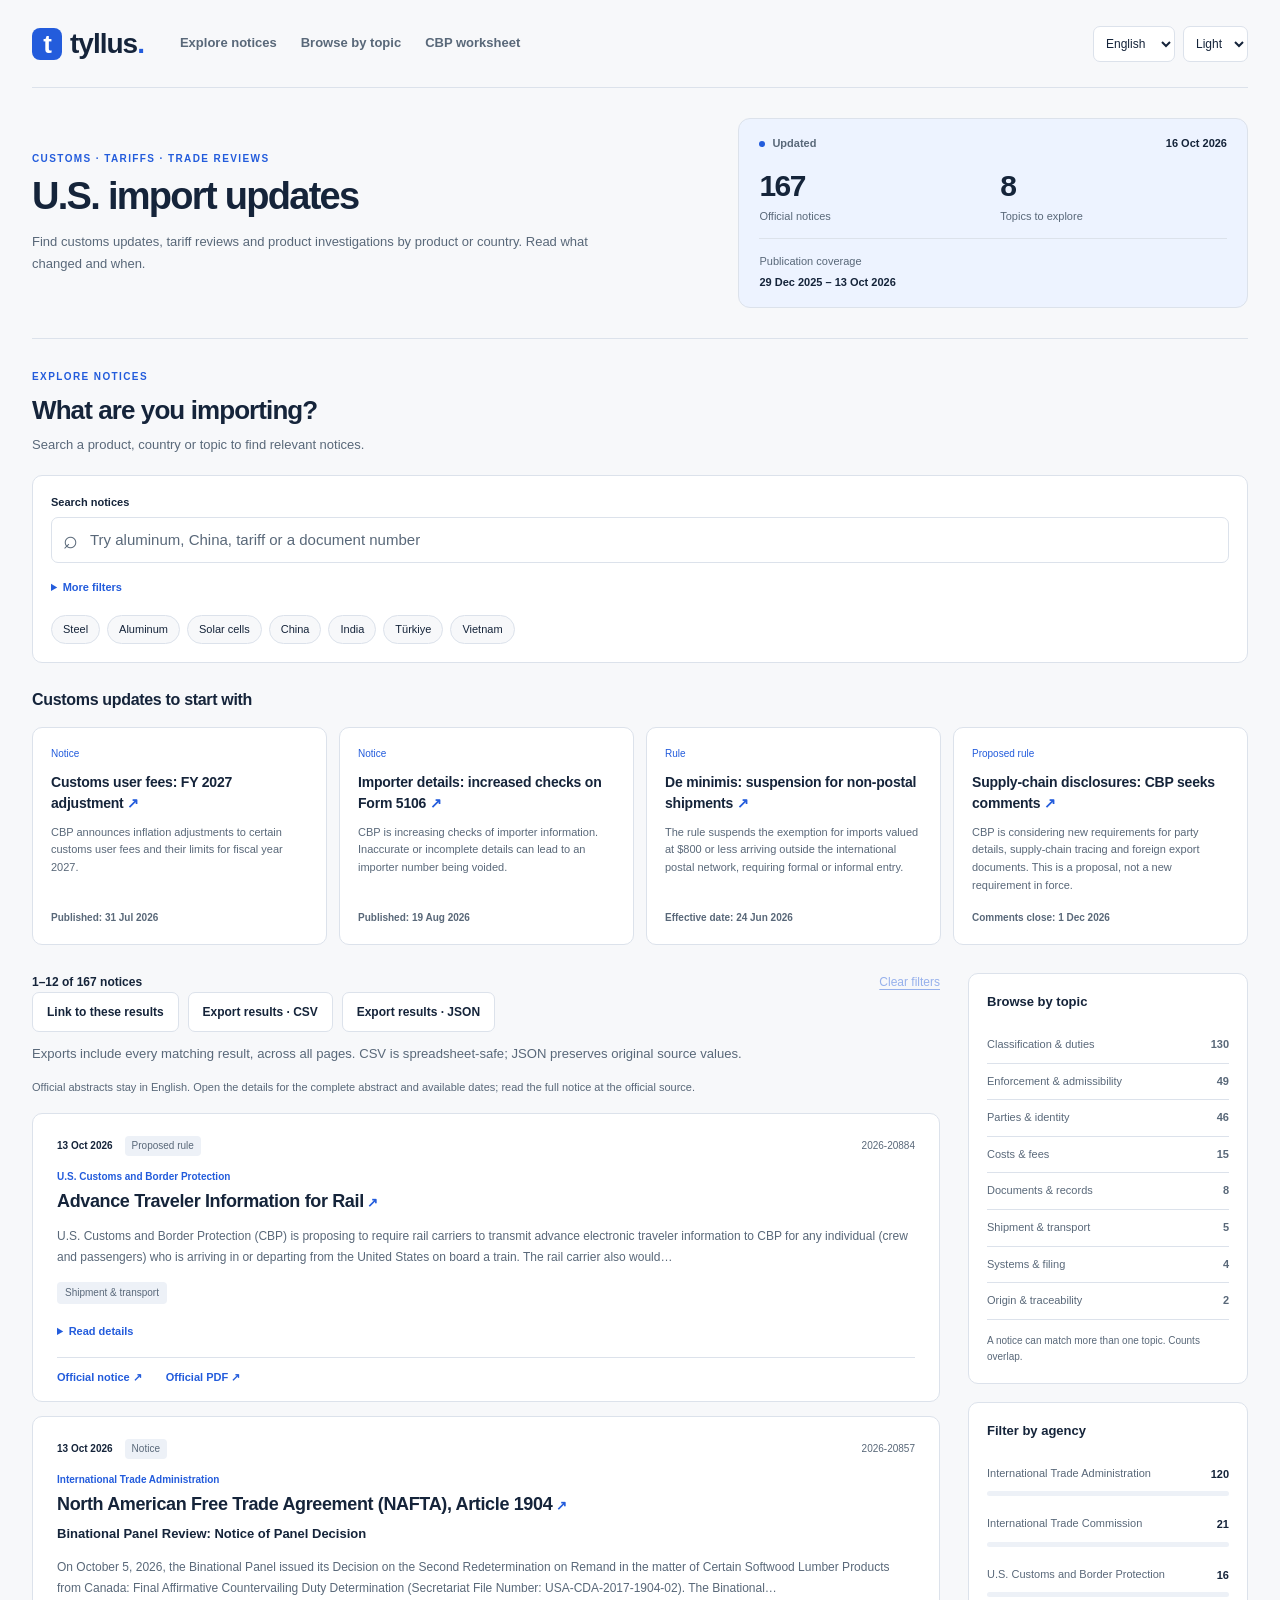
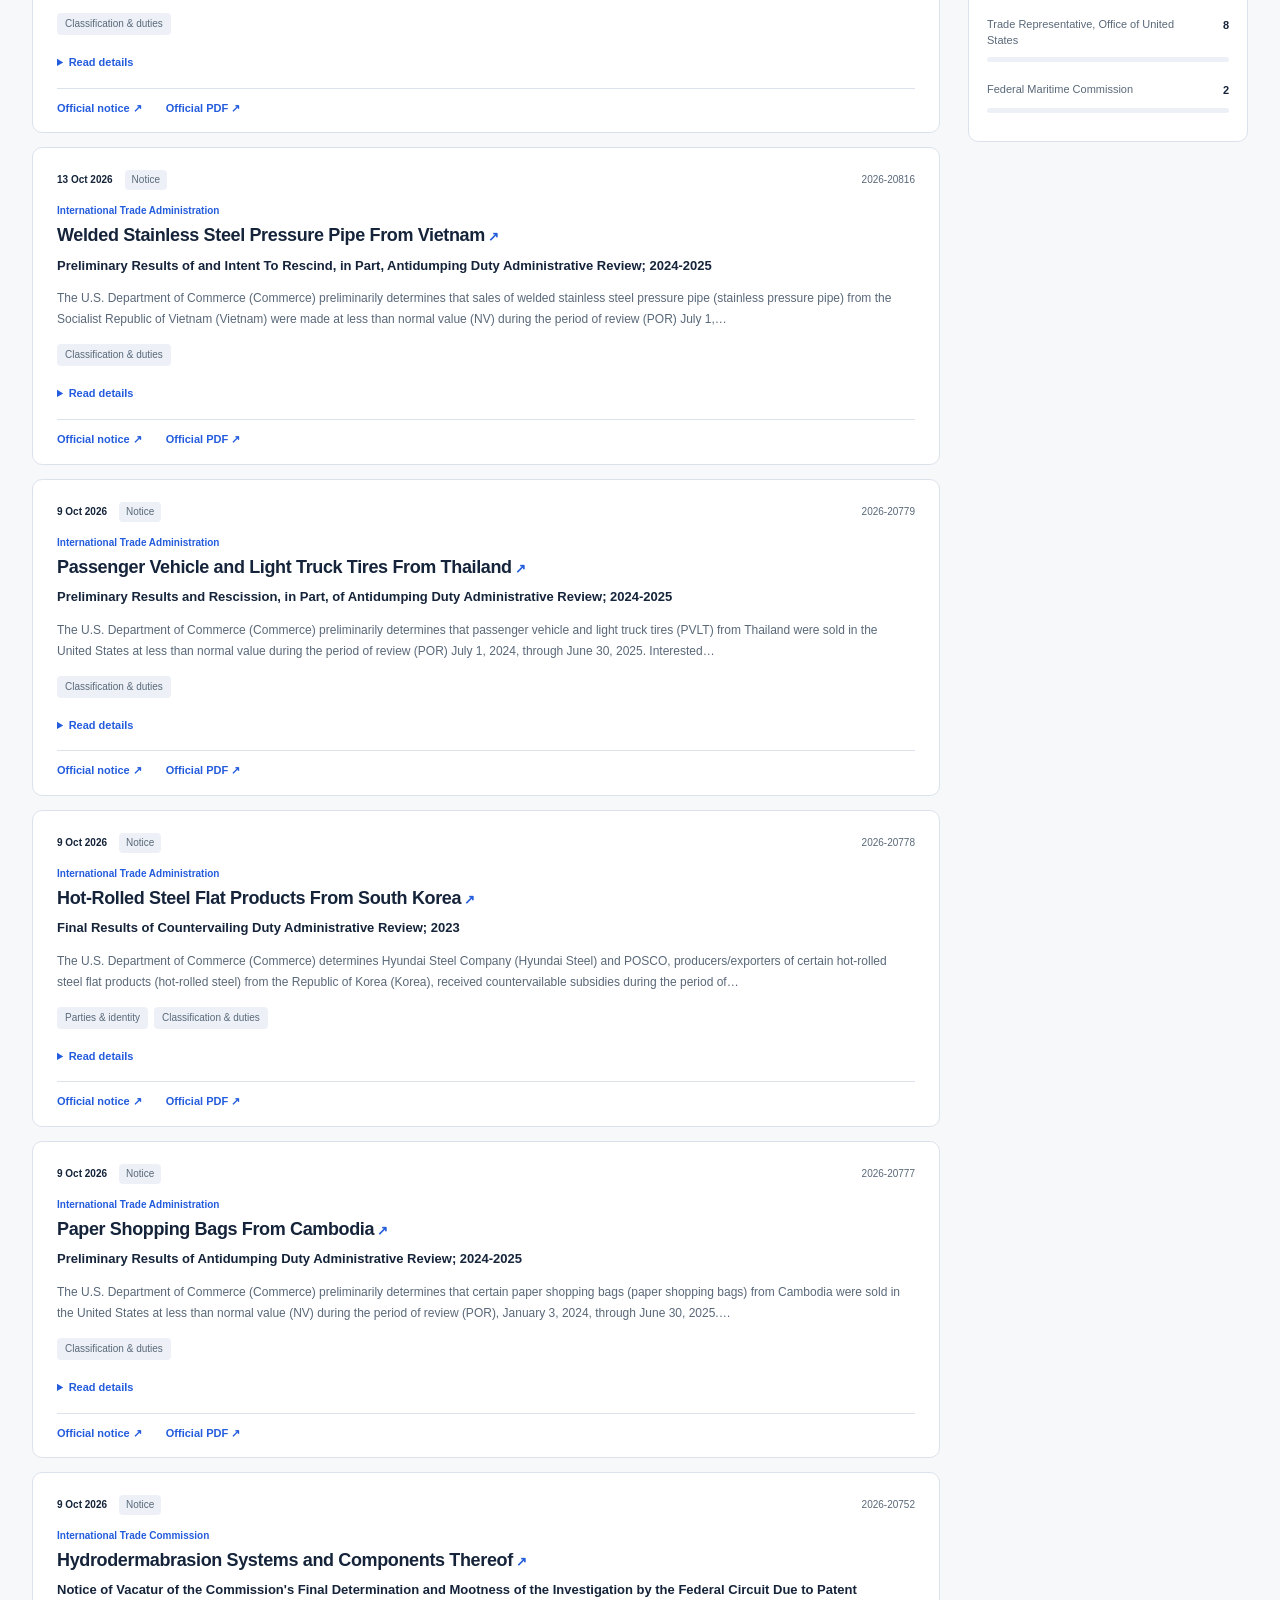
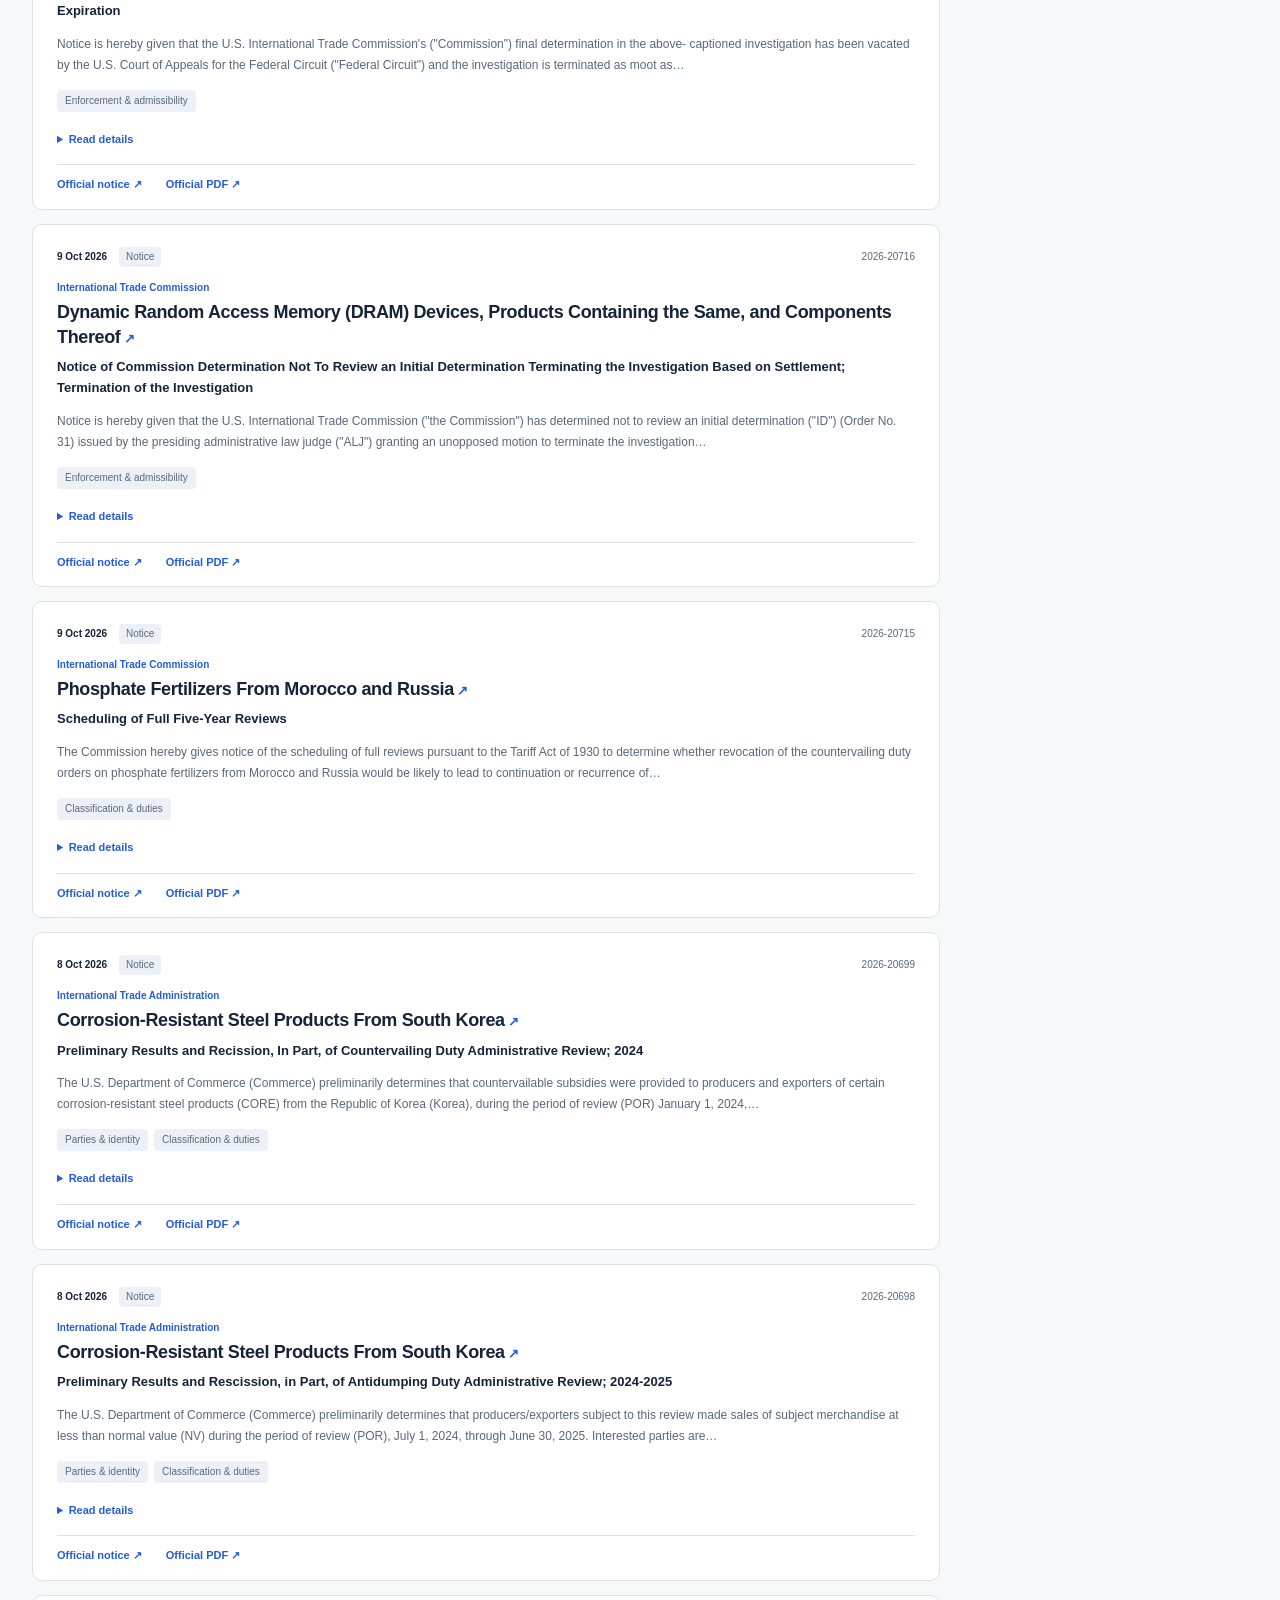
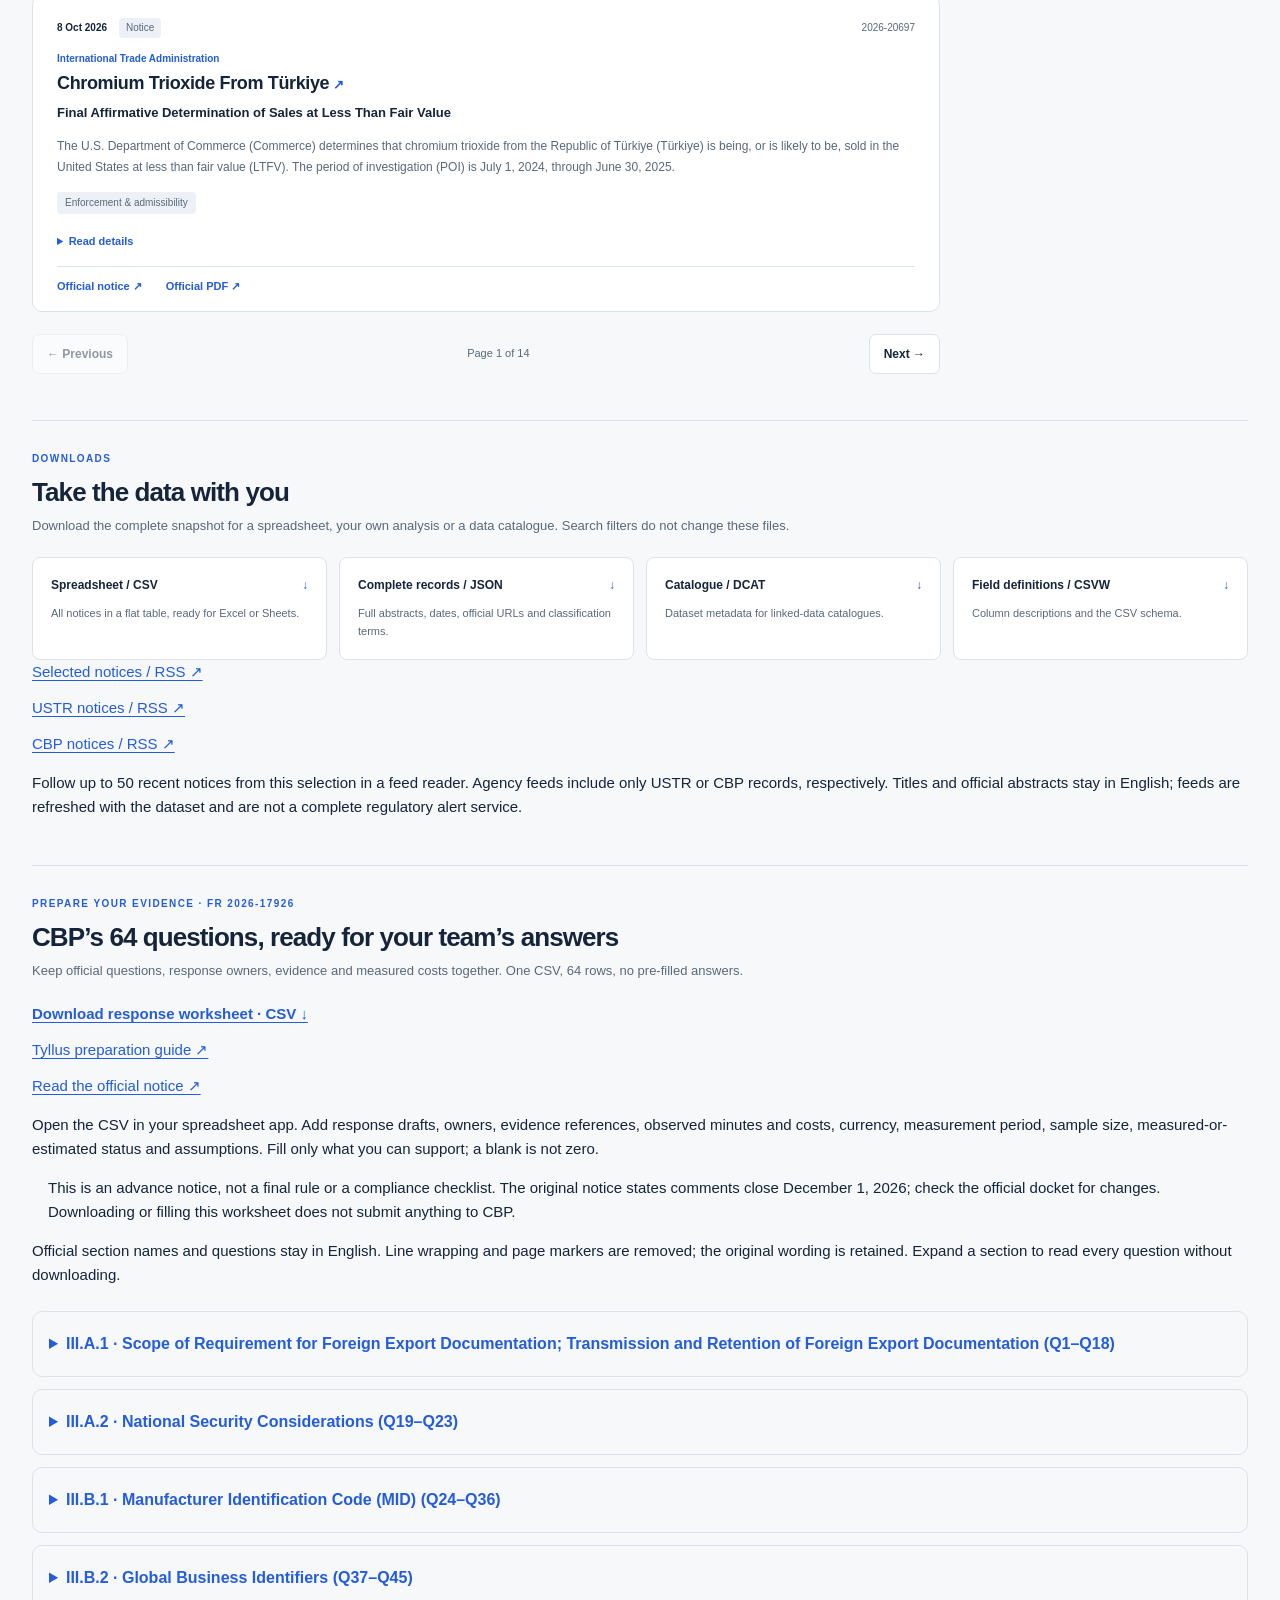
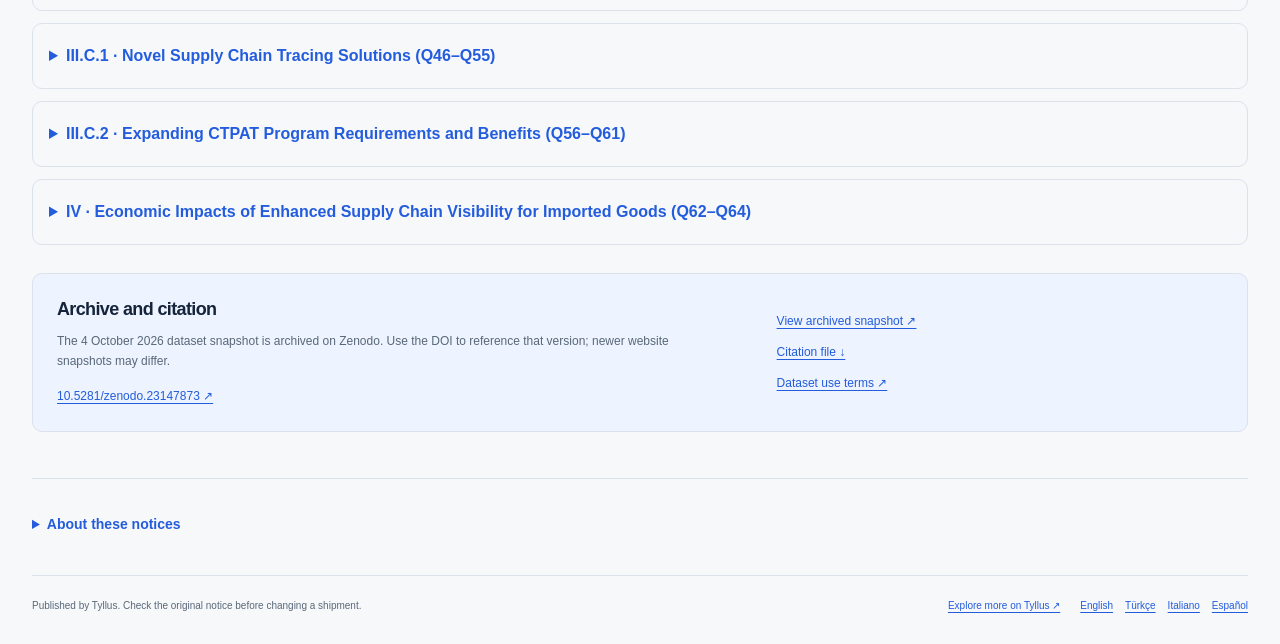
==== en/index.html @ c27a229c "Publish source-linked CBP consultation response worksheet" ====
<!doctype html>
<html lang="en">
  <head>
    <meta charset="utf-8" />
    <meta name="viewport" content="width=device-width, initial-scale=1" />
    <meta name="color-scheme" content="light dark" />
    <meta
      http-equiv="Content-Security-Policy"
      content="default-src 'self'; script-src 'self'; style-src 'self'; img-src 'self'; object-src 'none'; base-uri 'self'"
    />
    <title>U.S. Import Evidence Radar | Tyllus</title>
    <meta name="description" content="Explore source-linked U.S. import notices, official summaries, agencies and evidence topics. Search the public dataset and download the snapshot." />
    <link rel="canonical" href="https://finbie-side-projects.github.io/tyllus-import-evidence-data/en/" />
    <link
      rel="alternate"
      type="application/rss+xml"
      title="Selected notices / RSS"
      href="../feeds/notices.xml"
    />
    <link
      rel="alternate"
      type="application/rss+xml"
      title="USTR notices / RSS"
      href="../feeds/ustr.xml"
    />
    <link
      rel="alternate"
      type="application/rss+xml"
      title="CBP notices / RSS"
      href="../feeds/cbp.xml"
    />
    <link rel="alternate" hreflang="en" href="https://finbie-side-projects.github.io/tyllus-import-evidence-data/en/" />
<link rel="alternate" hreflang="tr" href="https://finbie-side-projects.github.io/tyllus-import-evidence-data/tr/" />
<link rel="alternate" hreflang="it" href="https://finbie-side-projects.github.io/tyllus-import-evidence-data/it/" />
<link rel="alternate" hreflang="es" href="https://finbie-side-projects.github.io/tyllus-import-evidence-data/es/" /> 
    <meta name="robots" content="index,follow" />
    <meta property="og:type" content="website" />
    <meta property="og:title" content="U.S. Import Evidence Radar | Tyllus" />
    <meta property="og:description" content="Explore source-linked U.S. import notices, official summaries, agencies and evidence topics. Search the public dataset and download the snapshot." />
    <meta property="og:url" content="https://finbie-side-projects.github.io/tyllus-import-evidence-data/en/" />
    <link
      rel="stylesheet"
      href="../assets/styles.css?v=3fdb101ae509"
    />
    <script src="../assets/theme.js?v=d2b4598b7397"></script>
    <script type="application/ld+json">
      {"@context": "https://schema.org", "@type": "Dataset", "name": "Tyllus U.S. Import Evidence Change Radar", "description": "Explore source-linked U.S. import notices, official summaries, agencies and evidence topics. Search the public dataset and download the snapshot.", "url": "https://finbie-side-projects.github.io/tyllus-import-evidence-data/en/", "inLanguage": "en", "dateModified": "2026-10-16", "temporalCoverage": "2025-12-29/2026-10-13", "isBasedOn": "https://www.tyllus.com/en/resources/us-import-evidence-change-radar", "creator": {"@type": "Organization", "name": "Tyllus", "url": "https://www.tyllus.com/"}, "license": "https://www.tyllus.com/en/terms-of-use", "distribution": [{"@type": "DataDownload", "encodingFormat": "application/json", "contentUrl": "https://finbie-side-projects.github.io/tyllus-import-evidence-data/data/us-import-evidence-change-radar.json"}, {"@type": "DataDownload", "encodingFormat": "text/csv", "contentUrl": "https://finbie-side-projects.github.io/tyllus-import-evidence-data/data/us-import-evidence-change-radar.csv"}, {"@type": "DataDownload", "encodingFormat": "application/ld+json", "contentUrl": "https://finbie-side-projects.github.io/tyllus-import-evidence-data/data/us-import-evidence-change-radar.dcat.json"}]}
    </script>
    <script id="interface-strings" type="application/json">
      {"pageTitle": "U.S. Import Evidence Radar | Tyllus", "description": "Explore source-linked U.S. import notices, official summaries, agencies and evidence topics. Search the public dataset and download the snapshot.", "skip": "Skip to notices", "explore": "Explore notices", "methodology": "About these notices", "downloads": "Downloads", "language": "Language", "theme": "Appearance", "light": "Light", "dark": "Dark", "eyebrow": "CUSTOMS · TARIFFS · TRADE REVIEWS", "heading": "U.S. import updates", "intro": "Find customs updates, tariff reviews and product investigations by product or country. Read what changed and when.", "snapshot": "Updated", "coverage": "Publication coverage", "notices": "Official notices", "agencies": "Issuing agencies", "topics": "Topics to explore", "explorerTitle": "What are you importing?", "explorerIntro": "Search a product, country or topic to find relevant notices.", "sourceLanguage": "Official abstracts stay in English. Open the details for the complete abstract and available dates; read the full notice at the official source.", "search": "Search notices", "searchPlaceholder": "Try aluminum, China, tariff or a document number", "agency": "Agency", "allAgencies": "All agencies", "topic": "Evidence topic", "allTopics": "All topics", "type": "Notice type", "allTypes": "All types", "sort": "Sort by", "newest": "Newest first", "oldest": "Oldest first", "reset": "Clear filters", "results": "{start}–{end} of {count} notices", "page": "Page {current} of {total}", "previous": "Previous", "next": "Next", "emptyTitle": "No notices match these filters.", "emptyText": "Try another keyword or clear the filters to see the full snapshot.", "details": "Read details", "officialNotice": "Official notice", "officialPdf": "Official PDF", "fullAbstract": "Original summary", "noAbstract": "No abstract was supplied in this record. Read the official notice for the full text.", "published": "Published", "effective": "Effective date", "comments": "Comments close", "dockets": "Docket IDs", "action": "Action", "matchedTerms": "Classification match terms", "agencyTitle": "Filter by agency", "topicTitle": "Browse by topic", "topicNote": "A notice can match more than one topic. Counts overlap.", "methodTitle": "Where the data comes from", "methodIntro": "The snapshot preserves the original notices and adds a searchable evidence-topic classification. Here is what each part means.", "methodSourceTitle": "01 / Official sources", "methodSourceText": "Notices come from the Federal Register API for CBP, FMC, ITA, USITC and USTR. Every record links to the official publication and its PDF when available.", "methodMappingTitle": "02 / Topic matching", "methodMappingText": "Tyllus applies a deterministic keyword taxonomy. Expand a notice to see the exact terms that matched each topic. A topic match is a way to find records; it does not determine whether a notice applies to your shipment.", "methodDatesTitle": "03 / Dates and coverage", "methodDatesText": "Publication dates show when notices appeared in the Federal Register. Effective dates and comment deadlines appear only when the source supplies them. This is a dated snapshot; updates are run on demand.", "methodLimitTitle": "04 / Scope and interpretation", "methodLimitText": "This dataset is not a complete inventory of U.S. import requirements. Notices, final rules and proposed rules have different legal effects. Review the official source, its scope and dates before making an operational decision.", "downloadTitle": "Take the data with you", "downloadIntro": "Download the complete snapshot for a spreadsheet, your own analysis or a data catalogue. Search filters do not change these files.", "csvTitle": "Spreadsheet / CSV", "csvText": "All notices in a flat table, ready for Excel or Sheets.", "jsonTitle": "Complete records / JSON", "jsonText": "Full abstracts, dates, official URLs and classification terms.", "dcatTitle": "Catalogue / DCAT", "dcatText": "Dataset metadata for linked-data catalogues.", "csvwTitle": "Field definitions / CSVW", "csvwText": "Column descriptions and the CSV schema.", "manifest": "Verify file checksums", "history": "View version history", "citationTitle": "Archive and citation", "citationText": "The 4 October 2026 dataset snapshot is archived on Zenodo. Use the DOI to reference that version; newer website snapshots may differ.", "archive": "View archived snapshot", "cite": "Citation file", "terms": "Dataset use terms", "tyllusRadar": "Explore more on Tyllus", "footer": "Published by Tyllus. Check the original notice before changing a shipment.", "notice": "Notice", "rule": "Rule", "proposedRule": "Proposed rule", "notSupplied": "Not supplied", "downloadCsv": "Download CSV", "topicLabels": {"documents-records": "Documents & records", "party-identity": "Parties & identity", "origin-traceability": "Origin & traceability", "classification-duties": "Classification & duties", "shipment-transport": "Shipment & transport", "systems-filing": "Systems & filing", "cost-impact": "Costs & fees", "enforcement-admissibility": "Enforcement & admissibility"}, "months": ["Jan", "Feb", "Mar", "Apr", "May", "Jun", "Jul", "Aug", "Sep", "Oct", "Nov", "Dec"], "languageLabels": {"en": "English", "tr": "Türkçe", "it": "Italiano", "es": "Español"}, "featuredTitle": "Customs updates to start with", "featuredIntro": "Fees, importer details and shipment disclosures — open an update to read what it says.", "quickSearch": "Browse common searches", "originalTitle": "Full notice title", "featured": {"2026-15530": {"title": "Customs user fees: FY 2027 adjustment", "summary": "CBP announces inflation adjustments to certain customs user fees and their limits for fiscal year 2027."}, "2026-16911": {"title": "Importer details: increased checks on Form 5106", "summary": "CBP is increasing checks of importer information. Inaccurate or incomplete details can lead to an importer number being voided."}, "2026-12670": {"title": "De minimis: suspension for non-postal shipments", "summary": "The rule suspends the exemption for imports valued at $800 or less arriving outside the international postal network, requiring formal or informal entry."}, "2026-17926": {"title": "Supply-chain disclosures: CBP seeks comments", "summary": "CBP is considering new requirements for party details, supply-chain tracing and foreign export documents. This is a proposal, not a new requirement in force."}}, "quickLabels": ["Steel", "Aluminum", "Solar cells", "China", "India", "Türkiye", "Vietnam"], "moreFilters": "More filters", "paginationLabel": "Notice pages", "rssTitle": "Selected notices / RSS", "ustrRssTitle": "USTR notices / RSS", "cbpRssTitle": "CBP notices / RSS", "rssText": "Follow up to 50 recent notices from this selection in a feed reader. Agency feeds include only USTR or CBP records, respectively. Titles and official abstracts stay in English; feeds are refreshed with the dataset and are not a complete regulatory alert service.", "selectionActions": "Use these results", "shareSelection": "Link to these results", "selectionCsv": "Export results · CSV", "selectionJson": "Export results · JSON", "selectionHint": "Exports include every matching result, across all pages. CSV is spreadsheet-safe; JSON preserves original source values.", "worksheetNav": "CBP worksheet", "worksheetEyebrow": "Prepare your evidence · FR 2026-17926", "worksheetTitle": "CBP’s 64 questions, ready for your team’s answers", "worksheetIntro": "Keep official questions, response owners, evidence and measured costs together. One CSV, 64 rows, no pre-filled answers.", "worksheetDownload": "Download response worksheet · CSV", "worksheetContext": "Tyllus preparation guide", "worksheetOfficial": "Read the official notice", "worksheetInstructions": "Open the CSV in your spreadsheet app. Add response drafts, owners, evidence references, observed minutes and costs, currency, measurement period, sample size, measured-or-estimated status and assumptions. Fill only what you can support; a blank is not zero.", "worksheetBoundary": "This is an advance notice, not a final rule or a compliance checklist. The original notice states comments close December 1, 2026; check the official docket for changes. Downloading or filling this worksheet does not submit anything to CBP.", "worksheetLanguage": "Official section names and questions stay in English. Line wrapping and page markers are removed; the original wording is retained. Expand a section to read every question without downloading.", "worksheetSourcePage": "Official PDF · page"}
    </script>
    <script id="notice-data" type="application/json">
      {"schemaVersion":1,"taxonomyVersion":1,"generatedAt":"2026-10-16T18:00:00.000Z","deliveryMode":"live","source":{"name":"Federal Register API","url":"https://www.federalregister.gov/api/v1/documents.json","agencySlugs":["u-s-customs-and-border-protection","federal-maritime-commission","international-trade-administration","international-trade-commission","trade-representative-office-of-united-states"]},"methodology":{"classification":"deterministic-keyword-match","legalBoundary":"Evidence-domain matches are discovery aids, not legal advice, compliance decisions, risk scores, or statements that a proposal is in force.","officialLanguage":"en"},"notices":[{"id":"2026-20884","title":"Advance Traveler Information for Rail","abstract":"U.S. Customs and Border Protection (CBP) is proposing to require rail carriers to transmit advance electronic traveler information to CBP for any individual (crew and passengers) who is arriving in or departing from the United States on board a train. The rail carrier also would be required to transmit an advance notice of arrival or departure, as applicable, for the train. This rule would enhance security while facilitating legitimate international travel on board trains.","sourceType":"Proposed Rule","action":"Notice of proposed rulemaking.","agency":"U.S. Customs and Border Protection","agencySlug":"u-s-customs-and-border-protection","publicationDate":"2026-10-13","commentsCloseOn":"2026-12-14","effectiveOn":null,"docketIds":["Docket No. USCBP-2026-0992"],"officialUrl":"https://www.federalregister.gov/documents/2026/10/13/2026-20884/advance-traveler-information-for-rail","pdfUrl":"https://www.govinfo.gov/content/pkg/FR-2026-10-13/pdf/2026-20884.pdf","officialLanguage":"en","evidenceDomains":[{"id":"shipment-transport","matchedTerms":["carrier"]}],"radarUrl":"https://www.tyllus.com/en/resources/us-import-evidence-change-radar/2026-20884"},{"id":"2026-20857","title":"North American Free Trade Agreement (NAFTA), Article 1904; Binational Panel Review: Notice of Panel Decision","abstract":"On October 5, 2026, the Binational Panel issued its Decision on the Second Redetermination on Remand in the matter of Certain Softwood Lumber Products from Canada: Final Affirmative Countervailing Duty Determination (Secretariat File Number: USA-CDA-2017-1904-02). The Binational Panel affirmed the U.S. Department of Commerce's Second Redetermination on Remand.","sourceType":"Notice","action":"Notice of panel decision.","agency":"International Trade Administration","agencySlug":"international-trade-administration","publicationDate":"2026-10-13","commentsCloseOn":null,"effectiveOn":null,"docketIds":[],"officialUrl":"https://www.federalregister.gov/documents/2026/10/13/2026-20857/north-american-free-trade-agreement-nafta-article-1904-binational-panel-review-notice-of-panel","pdfUrl":"https://www.govinfo.gov/content/pkg/FR-2026-10-13/pdf/2026-20857.pdf","officialLanguage":"en","evidenceDomains":[{"id":"classification-duties","matchedTerms":["countervailing duty","duty"]}],"radarUrl":"https://www.tyllus.com/en/resources/us-import-evidence-change-radar/2026-20857"},{"id":"2026-20816","title":"Welded Stainless Steel Pressure Pipe From the Socialist Republic of Vietnam: Preliminary Results of and Intent To Rescind, in Part, Antidumping Duty Administrative Review; 2024-2025","abstract":"The U.S. Department of Commerce (Commerce) preliminarily determines that sales of welded stainless steel pressure pipe (stainless pressure pipe) from the Socialist Republic of Vietnam (Vietnam) were made at less than normal value (NV) during the period of review (POR) July 1, 2024, through June 30, 2025. Additionally, Commerce intends to preliminarily rescind the review, in part, with respect to seven companies. Interested parties are invited to comment on these preliminary results of review.","sourceType":"Notice","action":null,"agency":"International Trade Administration","agencySlug":"international-trade-administration","publicationDate":"2026-10-13","commentsCloseOn":null,"effectiveOn":null,"docketIds":["A-552-816"],"officialUrl":"https://www.federalregister.gov/documents/2026/10/13/2026-20816/welded-stainless-steel-pressure-pipe-from-the-socialist-republic-of-vietnam-preliminary-results-of","pdfUrl":"https://www.govinfo.gov/content/pkg/FR-2026-10-13/pdf/2026-20816.pdf","officialLanguage":"en","evidenceDomains":[{"id":"classification-duties","matchedTerms":["antidumping","duty"]}],"radarUrl":"https://www.tyllus.com/en/resources/us-import-evidence-change-radar/2026-20816"},{"id":"2026-20779","title":"Passenger Vehicle and Light Truck Tires From Thailand: Preliminary Results and Rescission, in Part, of Antidumping Duty Administrative Review; 2024-2025","abstract":"The U.S. Department of Commerce (Commerce) preliminarily determines that passenger vehicle and light truck tires (PVLT) from Thailand were sold in the United States at less than normal value during the period of review (POR) July 1, 2024, through June 30, 2025. Interested parties are invited to comment on these preliminary results.","sourceType":"Notice","action":null,"agency":"International Trade Administration","agencySlug":"international-trade-administration","publicationDate":"2026-10-09","commentsCloseOn":null,"effectiveOn":null,"docketIds":["A-549-842"],"officialUrl":"https://www.federalregister.gov/documents/2026/10/09/2026-20779/passenger-vehicle-and-light-truck-tires-from-thailand-preliminary-results-and-rescission-in-part-of","pdfUrl":"https://www.govinfo.gov/content/pkg/FR-2026-10-09/pdf/2026-20779.pdf","officialLanguage":"en","evidenceDomains":[{"id":"classification-duties","matchedTerms":["antidumping","duty"]}],"radarUrl":"https://www.tyllus.com/en/resources/us-import-evidence-change-radar/2026-20779"},{"id":"2026-20778","title":"Certain Hot-Rolled Steel Flat Products From the Republic of Korea: Final Results of Countervailing Duty Administrative Review; 2023","abstract":"The U.S. Department of Commerce (Commerce) determines Hyundai Steel Company (Hyundai Steel) and POSCO, producers/exporters of certain hot-rolled steel flat products (hot-rolled steel) from the Republic of Korea (Korea), received countervailable subsidies during the period of review (POR) January 1, 2023, through December 31, 2023.","sourceType":"Notice","action":null,"agency":"International Trade Administration","agencySlug":"international-trade-administration","publicationDate":"2026-10-09","commentsCloseOn":null,"effectiveOn":null,"docketIds":["C-580-884"],"officialUrl":"https://www.federalregister.gov/documents/2026/10/09/2026-20778/certain-hot-rolled-steel-flat-products-from-the-republic-of-korea-final-results-of-countervailing","pdfUrl":"https://www.govinfo.gov/content/pkg/FR-2026-10-09/pdf/2026-20778.pdf","officialLanguage":"en","evidenceDomains":[{"id":"party-identity","matchedTerms":["exporter"]},{"id":"classification-duties","matchedTerms":["countervailing duty","duty"]}],"radarUrl":"https://www.tyllus.com/en/resources/us-import-evidence-change-radar/2026-20778"},{"id":"2026-20777","title":"Certain Paper Shopping Bags From Cambodia: Preliminary Results of Antidumping Duty Administrative Review; 2024-2025","abstract":"The U.S. Department of Commerce (Commerce) preliminarily determines that certain paper shopping bags (paper shopping bags) from Cambodia were sold in the United States at less than normal value (NV) during the period of review (POR), January 3, 2024, through June 30, 2025. Interested parties are invited to comment on these preliminary results of review.","sourceType":"Notice","action":null,"agency":"International Trade Administration","agencySlug":"international-trade-administration","publicationDate":"2026-10-09","commentsCloseOn":null,"effectiveOn":null,"docketIds":["A-555-002"],"officialUrl":"https://www.federalregister.gov/documents/2026/10/09/2026-20777/certain-paper-shopping-bags-from-cambodia-preliminary-results-of-antidumping-duty-administrative","pdfUrl":"https://www.govinfo.gov/content/pkg/FR-2026-10-09/pdf/2026-20777.pdf","officialLanguage":"en","evidenceDomains":[{"id":"classification-duties","matchedTerms":["antidumping","duty"]}],"radarUrl":"https://www.tyllus.com/en/resources/us-import-evidence-change-radar/2026-20777"},{"id":"2026-20752","title":"Certain Hydrodermabrasion Systems and Components Thereof; Notice of Vacatur of the Commission's Final Determination and Mootness of the Investigation by the Federal Circuit Due to Patent Expiration","abstract":"Notice is hereby given that the U.S. International Trade Commission's (\"Commission\") final determination in the above- captioned investigation has been vacated by the U.S. Court of Appeals for the Federal Circuit (\"Federal Circuit\") and the investigation is terminated as moot as ordered by the Federal Circuit. The investigation was previously terminated on March 23, 2026.","sourceType":"Notice","action":"Notice.","agency":"International Trade Commission","agencySlug":"international-trade-commission","publicationDate":"2026-10-09","commentsCloseOn":null,"effectiveOn":null,"docketIds":["Investigation No. 337-TA-1408"],"officialUrl":"https://www.federalregister.gov/documents/2026/10/09/2026-20752/certain-hydrodermabrasion-systems-and-components-thereof-notice-of-vacatur-of-the-commissions-final","pdfUrl":"https://www.govinfo.gov/content/pkg/FR-2026-10-09/pdf/2026-20752.pdf","officialLanguage":"en","evidenceDomains":[{"id":"enforcement-admissibility","matchedTerms":["investigation"]}],"radarUrl":"https://www.tyllus.com/en/resources/us-import-evidence-change-radar/2026-20752"},{"id":"2026-20716","title":"Certain Dynamic Random Access Memory (DRAM) Devices, Products Containing the Same, and Components Thereof; Notice of Commission Determination Not To Review an Initial Determination Terminating the Investigation Based on Settlement; Termination of the Investigation","abstract":"Notice is hereby given that the U.S. International Trade Commission (\"the Commission\") has determined not to review an initial determination (\"ID\") (Order No. 31) issued by the presiding administrative law judge (\"ALJ\") granting an unopposed motion to terminate the investigation based on settlement. The investigation is terminated.","sourceType":"Notice","action":"Notice.","agency":"International Trade Commission","agencySlug":"international-trade-commission","publicationDate":"2026-10-09","commentsCloseOn":null,"effectiveOn":null,"docketIds":["Investigation No. 337-TA-1472"],"officialUrl":"https://www.federalregister.gov/documents/2026/10/09/2026-20716/certain-dynamic-random-access-memory-dram-devices-products-containing-the-same-and-components","pdfUrl":"https://www.govinfo.gov/content/pkg/FR-2026-10-09/pdf/2026-20716.pdf","officialLanguage":"en","evidenceDomains":[{"id":"enforcement-admissibility","matchedTerms":["investigation"]}],"radarUrl":"https://www.tyllus.com/en/resources/us-import-evidence-change-radar/2026-20716"},{"id":"2026-20715","title":"Phosphate Fertilizers From Morocco and Russia; Scheduling of Full Five-Year Reviews","abstract":"The Commission hereby gives notice of the scheduling of full reviews pursuant to the Tariff Act of 1930 to determine whether revocation of the countervailing duty orders on phosphate fertilizers from Morocco and Russia would be likely to lead to continuation or recurrence of material injury within a reasonably foreseeable time. The Commission has determined to exercise its authority to extend the review period by up to 90 days.","sourceType":"Notice","action":"Notice.","agency":"International Trade Commission","agencySlug":"international-trade-commission","publicationDate":"2026-10-09","commentsCloseOn":null,"effectiveOn":null,"docketIds":["Investigation Nos. 701-TA-650-651 (Review)"],"officialUrl":"https://www.federalregister.gov/documents/2026/10/09/2026-20715/phosphate-fertilizers-from-morocco-and-russia-scheduling-of-full-five-year-reviews","pdfUrl":"https://www.govinfo.gov/content/pkg/FR-2026-10-09/pdf/2026-20715.pdf","officialLanguage":"en","evidenceDomains":[{"id":"classification-duties","matchedTerms":["countervailing duty","tariff","duty"]}],"radarUrl":"https://www.tyllus.com/en/resources/us-import-evidence-change-radar/2026-20715"},{"id":"2026-20699","title":"Certain Corrosion-Resistant Steel Products From the Republic of Korea: Preliminary Results and Recission, In Part, of Countervailing Duty Administrative Review; 2024","abstract":"The U.S. Department of Commerce (Commerce) preliminarily determines that countervailable subsidies were provided to producers and exporters of certain corrosion-resistant steel products (CORE) from the Republic of Korea (Korea), during the period of review (POR) January 1, 2024, through December 31, 2024. In addition, Commerce is rescinding this review with respect to Dongkuk Coated Metal Co., Ltd (Dongkuk CM). Interested parties are invited to comment on these preliminary results.","sourceType":"Notice","action":null,"agency":"International Trade Administration","agencySlug":"international-trade-administration","publicationDate":"2026-10-08","commentsCloseOn":null,"effectiveOn":null,"docketIds":["C-580-879"],"officialUrl":"https://www.federalregister.gov/documents/2026/10/08/2026-20699/certain-corrosion-resistant-steel-products-from-the-republic-of-korea-preliminary-results-and","pdfUrl":"https://www.govinfo.gov/content/pkg/FR-2026-10-08/pdf/2026-20699.pdf","officialLanguage":"en","evidenceDomains":[{"id":"party-identity","matchedTerms":["exporter"]},{"id":"classification-duties","matchedTerms":["countervailing duty","duty"]}],"radarUrl":"https://www.tyllus.com/en/resources/us-import-evidence-change-radar/2026-20699"},{"id":"2026-20698","title":"Certain Corrosion-Resistant Steel Products From the Republic of Korea: Preliminary Results and Rescission, in Part, of Antidumping Duty Administrative Review; 2024-2025","abstract":"The U.S. Department of Commerce (Commerce) preliminarily determines that producers/exporters subject to this review made sales of subject merchandise at less than normal value (NV) during the period of review (POR), July 1, 2024, through June 30, 2025. Interested parties are invited to comment on these preliminary results of review.","sourceType":"Notice","action":null,"agency":"International Trade Administration","agencySlug":"international-trade-administration","publicationDate":"2026-10-08","commentsCloseOn":null,"effectiveOn":null,"docketIds":["A-580-878"],"officialUrl":"https://www.federalregister.gov/documents/2026/10/08/2026-20698/certain-corrosion-resistant-steel-products-from-the-republic-of-korea-preliminary-results-and","pdfUrl":"https://www.govinfo.gov/content/pkg/FR-2026-10-08/pdf/2026-20698.pdf","officialLanguage":"en","evidenceDomains":[{"id":"party-identity","matchedTerms":["exporter"]},{"id":"classification-duties","matchedTerms":["antidumping","duty"]}],"radarUrl":"https://www.tyllus.com/en/resources/us-import-evidence-change-radar/2026-20698"},{"id":"2026-20697","title":"Chromium Trioxide From the Republic of Türkiye: Final Affirmative Determination of Sales at Less Than Fair Value","abstract":"The U.S. Department of Commerce (Commerce) determines that chromium trioxide from the Republic of T[uuml]rkiye (T[uuml]rkiye) is being, or is likely to be, sold in the United States at less than fair value (LTFV). The period of investigation (POI) is July 1, 2024, through June 30, 2025.","sourceType":"Notice","action":null,"agency":"International Trade Administration","agencySlug":"international-trade-administration","publicationDate":"2026-10-08","commentsCloseOn":null,"effectiveOn":null,"docketIds":["A-489-856"],"officialUrl":"https://www.federalregister.gov/documents/2026/10/08/2026-20697/chromium-trioxide-from-the-republic-of-trkiye-final-affirmative-determination-of-sales-at-less-than","pdfUrl":"https://www.govinfo.gov/content/pkg/FR-2026-10-08/pdf/2026-20697.pdf","officialLanguage":"en","evidenceDomains":[{"id":"enforcement-admissibility","matchedTerms":["investigation"]}],"radarUrl":"https://www.tyllus.com/en/resources/us-import-evidence-change-radar/2026-20697"},{"id":"2026-20696","title":"Chromium Trioxide From India: Final Affirmative Countervailing Duty Determination","abstract":"The U.S. Department of Commerce (Commerce) determines that countervailable subsidies are being provided to producers and exporters of chromium trioxide from India during the period of investigation (POI), January 1, 2024, through December 31, 2024.","sourceType":"Notice","action":null,"agency":"International Trade Administration","agencySlug":"international-trade-administration","publicationDate":"2026-10-08","commentsCloseOn":null,"effectiveOn":null,"docketIds":["C-533-945"],"officialUrl":"https://www.federalregister.gov/documents/2026/10/08/2026-20696/chromium-trioxide-from-india-final-affirmative-countervailing-duty-determination","pdfUrl":"https://www.govinfo.gov/content/pkg/FR-2026-10-08/pdf/2026-20696.pdf","officialLanguage":"en","evidenceDomains":[{"id":"party-identity","matchedTerms":["exporter"]},{"id":"classification-duties","matchedTerms":["countervailing duty","duty"]},{"id":"enforcement-admissibility","matchedTerms":["investigation"]}],"radarUrl":"https://www.tyllus.com/en/resources/us-import-evidence-change-radar/2026-20696"},{"id":"2026-20695","title":"Chromium Trioxide From India: Final Affirmative Determination of Sales at Less Than Fair Value","abstract":"The U.S. Department of Commerce (Commerce) determines that chromium trioxide from India is being, or is likely to be, sold in the United States at less than fair value (LTFV). The period of investigation (POI) is July 1, 2024, through June 30, 2025.","sourceType":"Notice","action":null,"agency":"International Trade Administration","agencySlug":"international-trade-administration","publicationDate":"2026-10-08","commentsCloseOn":null,"effectiveOn":null,"docketIds":["A-533-944"],"officialUrl":"https://www.federalregister.gov/documents/2026/10/08/2026-20695/chromium-trioxide-from-india-final-affirmative-determination-of-sales-at-less-than-fair-value","pdfUrl":"https://www.govinfo.gov/content/pkg/FR-2026-10-08/pdf/2026-20695.pdf","officialLanguage":"en","evidenceDomains":[{"id":"enforcement-admissibility","matchedTerms":["investigation"]}],"radarUrl":"https://www.tyllus.com/en/resources/us-import-evidence-change-radar/2026-20695"},{"id":"2026-20694","title":"Certain Steel Nails From the Republic of Korea: Preliminary Results and Rescission, in Part of Antidumping Duty Administrative Review; 2024-2025","abstract":"The U.S. Department of Commerce (Commerce) preliminarily determines that producers/exporters subject to this review made sales of subject merchandise at less than normal value (NV) during the period of review (POR), July 1, 2024, through June 30, 2025. In addition, we are rescinding the review with respect to three companies. Interested parties are invited to comment on these preliminary results of review.","sourceType":"Notice","action":null,"agency":"International Trade Administration","agencySlug":"international-trade-administration","publicationDate":"2026-10-08","commentsCloseOn":null,"effectiveOn":null,"docketIds":["A-580-874"],"officialUrl":"https://www.federalregister.gov/documents/2026/10/08/2026-20694/certain-steel-nails-from-the-republic-of-korea-preliminary-results-and-rescission-in-part-of","pdfUrl":"https://www.govinfo.gov/content/pkg/FR-2026-10-08/pdf/2026-20694.pdf","officialLanguage":"en","evidenceDomains":[{"id":"party-identity","matchedTerms":["exporter"]},{"id":"classification-duties","matchedTerms":["antidumping","duty"]}],"radarUrl":"https://www.tyllus.com/en/resources/us-import-evidence-change-radar/2026-20694"},{"id":"2026-20693","title":"Notice of Scope Ruling Applications Filed in Antidumping and Countervailing Duty Proceedings","abstract":"The U.S. Department of Commerce (Commerce) received scope ruling applications, requesting that scope inquiries be conducted to determine whether identified products are covered by the scope of antidumping duty (AD) and/or countervailing duty (CVD) orders and that Commerce issue scope rulings pursuant to those inquiries. In accordance with Commerce's regulations, we are notifying the public of the filing of the scope ruling applications listed below in the month of August 2026.","sourceType":"Notice","action":null,"agency":"International Trade Administration","agencySlug":"international-trade-administration","publicationDate":"2026-10-08","commentsCloseOn":null,"effectiveOn":null,"docketIds":[],"officialUrl":"https://www.federalregister.gov/documents/2026/10/08/2026-20693/notice-of-scope-ruling-applications-filed-in-antidumping-and-countervailing-duty-proceedings","pdfUrl":"https://www.govinfo.gov/content/pkg/FR-2026-10-08/pdf/2026-20693.pdf","officialLanguage":"en","evidenceDomains":[{"id":"classification-duties","matchedTerms":["antidumping","countervailing duty","duty","scope ruling"]},{"id":"systems-filing","matchedTerms":["filing"]}],"radarUrl":"https://www.tyllus.com/en/resources/us-import-evidence-change-radar/2026-20693"},{"id":"2026-20692","title":"N-Cyclohexylbenzothiazole-2-Sulfenamide From the People's Republic of China: Preliminary Affirmative Countervailing Duty Determination, Preliminary Affirmative Critical Circumstances Determination, and Alignment of Final Determination With Final Antidumping Duty Determination","abstract":"The U.S. Department of Commerce (Commerce) preliminarily determines that countervailable subsidies are being provided to producers and exporters of N-Cyclohexylbenzothiazole-2-Sulfenamide (CBS) from the People's Republic of China (China). The period of investigation is January 1, 2025, through December 31, 2025. Interested parties are invited to comment on this preliminary determination.","sourceType":"Notice","action":null,"agency":"International Trade Administration","agencySlug":"international-trade-administration","publicationDate":"2026-10-08","commentsCloseOn":null,"effectiveOn":null,"docketIds":["C-570-235"],"officialUrl":"https://www.federalregister.gov/documents/2026/10/08/2026-20692/n-cyclohexylbenzothiazole-2-sulfenamide-from-the-peoples-republic-of-china-preliminary-affirmative","pdfUrl":"https://www.govinfo.gov/content/pkg/FR-2026-10-08/pdf/2026-20692.pdf","officialLanguage":"en","evidenceDomains":[{"id":"party-identity","matchedTerms":["exporter"]},{"id":"classification-duties","matchedTerms":["antidumping","countervailing duty","duty"]},{"id":"enforcement-admissibility","matchedTerms":["investigation"]}],"radarUrl":"https://www.tyllus.com/en/resources/us-import-evidence-change-radar/2026-20692"},{"id":"2026-20691","title":"Certain Paper Shopping Bags From Taiwan: Preliminary Results and Rescission, in Part, of Antidumping Duty Administrative Review; 2024-2025","abstract":"The U.S. Department of Commerce (Commerce) is conducting an administrative review of the antidumping duty (AD) order on certain paper shopping bags (paper bags) from Taiwan for the period of review (POR) January 3, 2024, through June 30, 2025. Commerce preliminarily finds that Haur Tyi Paper Bag Co., Ltd (Haurtyi) did not make sales of subject merchandise at prices below normal value (NV) during the POR. Additionally, we are rescinding this review, in part, with respect to five companies for which all requests for review were withdrawn. We invite interested parties to comment on these preliminary results.","sourceType":"Notice","action":null,"agency":"International Trade Administration","agencySlug":"international-trade-administration","publicationDate":"2026-10-08","commentsCloseOn":null,"effectiveOn":null,"docketIds":["A-583-872"],"officialUrl":"https://www.federalregister.gov/documents/2026/10/08/2026-20691/certain-paper-shopping-bags-from-taiwan-preliminary-results-and-rescission-in-part-of-antidumping","pdfUrl":"https://www.govinfo.gov/content/pkg/FR-2026-10-08/pdf/2026-20691.pdf","officialLanguage":"en","evidenceDomains":[{"id":"classification-duties","matchedTerms":["antidumping","duty"]},{"id":"cost-impact","matchedTerms":["price"]}],"radarUrl":"https://www.tyllus.com/en/resources/us-import-evidence-change-radar/2026-20691"},{"id":"2026-20690","title":"Oleoresin Paprika From India: Antidumping Duty Order and Countervailing Duty Order","abstract":"Based on affirmative final determinations by the U.S. Department of Commerce (Commerce) and the U.S. International Trade Commission (ITC), Commerce is issuing antidumping duty (AD) and countervailing duty (CVD) orders on oleoresin paprika from India.","sourceType":"Notice","action":null,"agency":"International Trade Administration","agencySlug":"international-trade-administration","publicationDate":"2026-10-08","commentsCloseOn":null,"effectiveOn":null,"docketIds":["A-533-938, C-533-939"],"officialUrl":"https://www.federalregister.gov/documents/2026/10/08/2026-20690/oleoresin-paprika-from-india-antidumping-duty-order-and-countervailing-duty-order","pdfUrl":"https://www.govinfo.gov/content/pkg/FR-2026-10-08/pdf/2026-20690.pdf","officialLanguage":"en","evidenceDomains":[{"id":"classification-duties","matchedTerms":["antidumping","countervailing duty","duty"]}],"radarUrl":"https://www.tyllus.com/en/resources/us-import-evidence-change-radar/2026-20690"},{"id":"2026-20689","title":"Forged Steel Fluid End Blocks From Germany: Final Results of the Antidumping Duty Administrative Review; 2024","abstract":"The U.S. Department of Commerce (Commerce) determines that BGH Edelstahl Siegen GmbH did not make sales of certain forged steel fluid end blocks (fluid end blocks) from Germany at less than normal value during the period of review (POR), January 1, 2024, through December 31, 2024.","sourceType":"Notice","action":null,"agency":"International Trade Administration","agencySlug":"international-trade-administration","publicationDate":"2026-10-08","commentsCloseOn":null,"effectiveOn":null,"docketIds":["A-428-847"],"officialUrl":"https://www.federalregister.gov/documents/2026/10/08/2026-20689/forged-steel-fluid-end-blocks-from-germany-final-results-of-the-antidumping-duty-administrative","pdfUrl":"https://www.govinfo.gov/content/pkg/FR-2026-10-08/pdf/2026-20689.pdf","officialLanguage":"en","evidenceDomains":[{"id":"classification-duties","matchedTerms":["antidumping","duty"]}],"radarUrl":"https://www.tyllus.com/en/resources/us-import-evidence-change-radar/2026-20689"},{"id":"2026-20675","title":"Certain Electric Aircraft, Power Systems for Electric Aircraft, and Components Thereof; Notice of a Commission Determination Not To Review an Initial Determination Granting Complainant's Motion To Amend the Notice of Institution of Investigation","abstract":"Notice is hereby given that the U.S. International Trade Commission has determined not to review the presiding administrative law judge's (\"ALJ\") initial determination (\"ID\") (Order No. 12) granting Complainant Archer Aviation Inc.'s motion to amend the notice of institution of investigation (\"NOI\") to correct a typographical error.","sourceType":"Notice","action":"Notice.","agency":"International Trade Commission","agencySlug":"international-trade-commission","publicationDate":"2026-10-08","commentsCloseOn":null,"effectiveOn":null,"docketIds":["Investigation No. 337-TA-1499"],"officialUrl":"https://www.federalregister.gov/documents/2026/10/08/2026-20675/certain-electric-aircraft-power-systems-for-electric-aircraft-and-components-thereof-notice-of-a","pdfUrl":"https://www.govinfo.gov/content/pkg/FR-2026-10-08/pdf/2026-20675.pdf","officialLanguage":"en","evidenceDomains":[{"id":"enforcement-admissibility","matchedTerms":["investigation"]}],"radarUrl":"https://www.tyllus.com/en/resources/us-import-evidence-change-radar/2026-20675"},{"id":"2026-20673","title":"Seamless Carbon and Alloy Steel Standard, Line, and Pressure Pipe From Czechia, Russia, South Korea, and Ukraine; Scheduling of Full Five-Year Reviews","abstract":"The Commission hereby gives notice of the scheduling of full reviews pursuant to the Tariff Act of 1930 to determine whether revocation of the antidumping duty orders on seamless carbon and alloy steel standard, line, and pressure pipe from Russia and South Korea and countervailing duty orders on seamless carbon and alloy steel standard, line, and pressure pipe from Czechia, Russia, South Korea, and Ukraine would be likely to lead to continuation or recurrence of material injury within a reasonably foreseeable time. The Commission has determined to exercise its authority to extend the review period by up to 90 days.","sourceType":"Notice","action":"Notice.","agency":"International Trade Commission","agencySlug":"international-trade-commission","publicationDate":"2026-10-08","commentsCloseOn":null,"effectiveOn":null,"docketIds":["Investigation Nos. 701-TA-654-655 and 731-TA-1529-1532 (Review)"],"officialUrl":"https://www.federalregister.gov/documents/2026/10/08/2026-20673/seamless-carbon-and-alloy-steel-standard-line-and-pressure-pipe-from-czechia-russia-south-korea-and","pdfUrl":"https://www.govinfo.gov/content/pkg/FR-2026-10-08/pdf/2026-20673.pdf","officialLanguage":"en","evidenceDomains":[{"id":"classification-duties","matchedTerms":["antidumping","countervailing duty","tariff","duty"]}],"radarUrl":"https://www.tyllus.com/en/resources/us-import-evidence-change-radar/2026-20673"},{"id":"2026-20650","title":"Low-Value Shipments","abstract":"This document proposes to amend the U.S. Customs and Border Protection regulations to modify filing requirements for informal entries of goods valued at $2,500 or less and to establish a new electronic informal entry type for merchandise entering through the mail environment. This document also proposes other related changes such as requiring an additional data element for carriers pertaining to mail shipments and imposing bonding requirements for certain informal entries.","sourceType":"Proposed Rule","action":"Notice of proposed rulemaking.","agency":"U.S. Customs and Border Protection","agencySlug":"u-s-customs-and-border-protection","publicationDate":"2026-10-08","commentsCloseOn":"2026-12-07","effectiveOn":null,"docketIds":["USCBP-2026-0298"],"officialUrl":"https://www.federalregister.gov/documents/2026/10/08/2026-20650/low-value-shipments","pdfUrl":"https://www.govinfo.gov/content/pkg/FR-2026-10-08/pdf/2026-20650.pdf","officialLanguage":"en","evidenceDomains":[{"id":"documents-records","matchedTerms":["document"]},{"id":"shipment-transport","matchedTerms":["carrier"]},{"id":"systems-filing","matchedTerms":["filing"]}],"radarUrl":"https://www.tyllus.com/en/resources/us-import-evidence-change-radar/2026-20650"},{"id":"2026-20619","title":"Corrugated Die-Cut Cardboard Boxes From China, Malaysia, and Turkey; Revised Schedule for the Subject Investigations","abstract":null,"sourceType":"Notice","action":"Notice.","agency":"International Trade Commission","agencySlug":"international-trade-commission","publicationDate":"2026-10-08","commentsCloseOn":null,"effectiveOn":null,"docketIds":["Investigation Nos. 701-TA-806 and 731-TA-1805-1807 (Preliminary)"],"officialUrl":"https://www.federalregister.gov/documents/2026/10/08/2026-20619/corrugated-die-cut-cardboard-boxes-from-china-malaysia-and-turkey-revised-schedule-for-the-subject","pdfUrl":"https://www.govinfo.gov/content/pkg/FR-2026-10-08/pdf/2026-20619.pdf","officialLanguage":"en","evidenceDomains":[{"id":"enforcement-admissibility","matchedTerms":["investigation"]}],"radarUrl":"https://www.tyllus.com/en/resources/us-import-evidence-change-radar/2026-20619"},{"id":"2026-20615","title":"Request for Comments on the Effect of the European Union's Carbon Border Adjustment Mechanism and the Proposals To Expand Coverage on U.S. Trade","abstract":"The Office of the United States Trade Representative (USTR) invites comments regarding the current and potential impact of the European Union's (EU) Carbon Border Adjustment Mechanism (CBAM) on U.S. producers, including small- and medium-sized producers; workers; U.S. direct and indirect exports; and overall U.S. trade with the EU. Under CBAM, EU importers of products covered by the CBAM (covered products) in the aluminum, cement, electricity, fertilizer, hydrogen, and iron and steel sectors are required to declare information on carbon dioxide and other specified greenhouse gas emissions generated in the production of imported goods and to purchase CBAM certificates based on the amount of that embedded carbon. The EU began the full implementation of CBAM on January 1, 2026. The EU is also considering legislative proposals to expand CBAM coverage to downstream steel- and aluminum-intensive products. USTR is seeking comments on the impact of the CBAM on U.S. trade with the EU, as well as the potential impact of the EU's proposals to expand CBAM coverage. Such comments will help inform continued USTR and U.S. government engagement with the EU on CBAM.","sourceType":"Notice","action":"Request for comments.","agency":"Trade Representative, Office of United States","agencySlug":"trade-representative-office-of-united-states","publicationDate":"2026-10-08","commentsCloseOn":"2026-11-09","effectiveOn":null,"docketIds":["USTR-2026-0661"],"officialUrl":"https://www.federalregister.gov/documents/2026/10/08/2026-20615/request-for-comments-on-the-effect-of-the-european-unions-carbon-border-adjustment-mechanism-and-the","pdfUrl":"https://www.govinfo.gov/content/pkg/FR-2026-10-08/pdf/2026-20615.pdf","officialLanguage":"en","evidenceDomains":[{"id":"documents-records","matchedTerms":["certificate"]},{"id":"party-identity","matchedTerms":["importer"]}],"radarUrl":"https://www.tyllus.com/en/resources/us-import-evidence-change-radar/2026-20615"},{"id":"2026-20614","title":"Forged Steel Fittings From India and South Korea; Cancellation of Hearing for Antidumping and Countervailing Duty Reviews","abstract":null,"sourceType":"Notice","action":"Notice.","agency":"International Trade Commission","agencySlug":"international-trade-commission","publicationDate":"2026-10-08","commentsCloseOn":null,"effectiveOn":null,"docketIds":["Investigation Nos. 701-TA-631 and 731-TA-1463-1464 (Review)"],"officialUrl":"https://www.federalregister.gov/documents/2026/10/08/2026-20614/forged-steel-fittings-from-india-and-south-korea-cancellation-of-hearing-for-antidumping-and","pdfUrl":"https://www.govinfo.gov/content/pkg/FR-2026-10-08/pdf/2026-20614.pdf","officialLanguage":"en","evidenceDomains":[{"id":"classification-duties","matchedTerms":["antidumping","countervailing duty","duty"]}],"radarUrl":"https://www.tyllus.com/en/resources/us-import-evidence-change-radar/2026-20614"},{"id":"2026-20609","title":"Oleoresin Paprika From India; Determinations","abstract":null,"sourceType":"Notice","action":null,"agency":"International Trade Commission","agencySlug":"international-trade-commission","publicationDate":"2026-10-08","commentsCloseOn":null,"effectiveOn":null,"docketIds":["Investigation Nos. 701-TA-771 and 731-TA-1755 (Final)"],"officialUrl":"https://www.federalregister.gov/documents/2026/10/08/2026-20609/oleoresin-paprika-from-india-determinations","pdfUrl":"https://www.govinfo.gov/content/pkg/FR-2026-10-08/pdf/2026-20609.pdf","officialLanguage":"en","evidenceDomains":[{"id":"classification-duties","matchedTerms":["trade-remedy determination"]}],"radarUrl":"https://www.tyllus.com/en/resources/us-import-evidence-change-radar/2026-20609"},{"id":"2026-20551","title":"Certain Paper Shopping Bags From Colombia: Preliminary Results of Antidumping Duty Administrative Review; 2024-2025","abstract":"The U.S. Department of Commerce (Commerce) preliminarily finds that Ditar S.A. (Ditar) made sales of certain paper shopping bags (paper shopping bags) from Colombia at less than normal value (NV) during the period of review (POR), January 3, 2024, through June 30, 2025. We invite interested parties to comment on these preliminary results.","sourceType":"Notice","action":null,"agency":"International Trade Administration","agencySlug":"international-trade-administration","publicationDate":"2026-10-07","commentsCloseOn":null,"effectiveOn":null,"docketIds":["A-301-805"],"officialUrl":"https://www.federalregister.gov/documents/2026/10/07/2026-20551/certain-paper-shopping-bags-from-colombia-preliminary-results-of-antidumping-duty-administrative","pdfUrl":"https://www.govinfo.gov/content/pkg/FR-2026-10-07/pdf/2026-20551.pdf","officialLanguage":"en","evidenceDomains":[{"id":"classification-duties","matchedTerms":["antidumping","duty"]}],"radarUrl":"https://www.tyllus.com/en/resources/us-import-evidence-change-radar/2026-20551"},{"id":"2026-20549","title":"Certain Paper Shopping Bags From Malaysia: Preliminary Results, Preliminary Determination of No Shipments and Rescission, in Part, of Antidumping Duty Administrative Review; 2024-2025","abstract":"The U.S. Department of Commerce (Commerce) preliminarily determines that Hexachase Packaging Sdn. Bhd. (Hexachase) made sales of subject merchandise at less than normal value (NV) during the period of review (POR), January 3, 2024, through June 30, 2025. Commerce also preliminarily determines that Sin Boon Beng Printing Sdn. Bhd. (SBBP), made no shipments during the POR. Finally, we are rescinding the review with respect to two companies. Interested parties are invited to comment on these preliminary results of review.","sourceType":"Notice","action":null,"agency":"International Trade Administration","agencySlug":"international-trade-administration","publicationDate":"2026-10-07","commentsCloseOn":null,"effectiveOn":null,"docketIds":["A-557-825"],"officialUrl":"https://www.federalregister.gov/documents/2026/10/07/2026-20549/certain-paper-shopping-bags-from-malaysia-preliminary-results-preliminary-determination-of-no","pdfUrl":"https://www.govinfo.gov/content/pkg/FR-2026-10-07/pdf/2026-20549.pdf","officialLanguage":"en","evidenceDomains":[{"id":"classification-duties","matchedTerms":["antidumping","duty"]}],"radarUrl":"https://www.tyllus.com/en/resources/us-import-evidence-change-radar/2026-20549"},{"id":"2026-20547","title":"Certain Paper Shopping Bags From India: Preliminary Results and Rescission, in Part of Antidumping Duty Administrative Review; 2024-2025","abstract":"The U.S. Department of Commerce (Commerce) preliminarily determines that Ckaari Packaging Private Limited (Ckaari) and Velvin Packaging Solution Private Limited, Velvin Paper Products, and the Velvin Group (collectively, Velvin) made sales of certain paper shopping bags (paper bags) from India at less than normal value (NV) during the period of review (POR), January 3, 2024, through June 30, 2025. In addition, we are rescinding the review, in part, with respect to seven companies. Interested parties are invited to comment on these preliminary results of review.","sourceType":"Notice","action":null,"agency":"International Trade Administration","agencySlug":"international-trade-administration","publicationDate":"2026-10-07","commentsCloseOn":null,"effectiveOn":null,"docketIds":["A-533-917"],"officialUrl":"https://www.federalregister.gov/documents/2026/10/07/2026-20547/certain-paper-shopping-bags-from-india-preliminary-results-and-rescission-in-part-of-antidumping","pdfUrl":"https://www.govinfo.gov/content/pkg/FR-2026-10-07/pdf/2026-20547.pdf","officialLanguage":"en","evidenceDomains":[{"id":"classification-duties","matchedTerms":["antidumping","duty"]}],"radarUrl":"https://www.tyllus.com/en/resources/us-import-evidence-change-radar/2026-20547"},{"id":"2026-20511","title":"Notice of Conforming Amendment to Product Exclusion: China's Acts, Policies, and Practices Related to Technology Transfer, Intellectual Property, and Innovation","abstract":"Effective July 1, 2026, the U.S. International Trade Commission (USITC) implemented certain changes to statistical reporting categories in the Harmonized Tariff Schedule of the United States (HTSUS). As a result of these changes, USTR is making a conforming amendment to an additional product exclusion associated with the Section 301 investigation of China's Acts, Policies, and Practices Related to Technology Transfer, Intellectual Property, and Innovation.","sourceType":"Notice","action":"Notice.","agency":"Trade Representative, Office of United States","agencySlug":"trade-representative-office-of-united-states","publicationDate":"2026-10-07","commentsCloseOn":null,"effectiveOn":"2026-07-01","docketIds":[],"officialUrl":"https://www.federalregister.gov/documents/2026/10/07/2026-20511/notice-of-conforming-amendment-to-product-exclusion-chinas-acts-policies-and-practices-related-to","pdfUrl":"https://www.govinfo.gov/content/pkg/FR-2026-10-07/pdf/2026-20511.pdf","officialLanguage":"en","evidenceDomains":[{"id":"classification-duties","matchedTerms":["tariff"]},{"id":"enforcement-admissibility","matchedTerms":["investigation"]}],"radarUrl":"https://www.tyllus.com/en/resources/us-import-evidence-change-radar/2026-20511"},{"id":"2026-20510","title":"Continuation of Actions: China's Acts, Policies, and Practices Related to Technology Transfer, Intellectual Property, and Innovation","abstract":"In a notice published on May 6, 2026, the Office of the United States Trade Representative (USTR) announced the first step in the second, statutory four-year review process of the two actions taken as a result of the investigation of China's acts, policies, and practices related to technology transfer, intellectual property, and innovation. The notice informed representatives of domestic industries that benefit from the actions, as modified, of the possible termination of the actions and of the opportunity for the representatives to request continuation of the actions. USTR received requests for continuation of both actions from representatives of domestic industries that benefit from the actions. Accordingly, the actions have not terminated and will remain in effect, subject to possible further modifications, including any modifications resulting from the statutory four-year review.","sourceType":"Notice","action":"China's Acts, Policies, and Practices Related to Technology Transfer, Intellectual Property, and Innovation","agency":"Trade Representative, Office of United States","agencySlug":"trade-representative-office-of-united-states","publicationDate":"2026-10-07","commentsCloseOn":null,"effectiveOn":null,"docketIds":[],"officialUrl":"https://www.federalregister.gov/documents/2026/10/07/2026-20510/continuation-of-actions-chinas-acts-policies-and-practices-related-to-technology-transfer","pdfUrl":"https://www.govinfo.gov/content/pkg/FR-2026-10-07/pdf/2026-20510.pdf","officialLanguage":"en","evidenceDomains":[{"id":"enforcement-admissibility","matchedTerms":["investigation"]}],"radarUrl":"https://www.tyllus.com/en/resources/us-import-evidence-change-radar/2026-20510"},{"id":"2026-20490","title":"New Mexico Institute of Mining and Technology et.al, Notice of Decision on Application for Duty-Free Entry of Scientific Instruments","abstract":null,"sourceType":"Notice","action":null,"agency":"International Trade Administration","agencySlug":"international-trade-administration","publicationDate":"2026-10-06","commentsCloseOn":null,"effectiveOn":null,"docketIds":[],"officialUrl":"https://www.federalregister.gov/documents/2026/10/06/2026-20490/new-mexico-institute-of-mining-and-technology-etal-notice-of-decision-on-application-for-duty-free","pdfUrl":"https://www.govinfo.gov/content/pkg/FR-2026-10-06/pdf/2026-20490.pdf","officialLanguage":"en","evidenceDomains":[{"id":"classification-duties","matchedTerms":["duty"]}],"radarUrl":"https://www.tyllus.com/en/resources/us-import-evidence-change-radar/2026-20490"},{"id":"2026-20489","title":"Circular Welded Carbon-Quality Steel Pipe From the United Arab Emirates: Final Results of Antidumping Duty Administrative Review; 2023-2024","abstract":"The U.S. Department of Commerce (Commerce) determines that producers/exporters subject to this review made sales of subject merchandise at less than normal value (NV) during the period of review (POR), December 1, 2023, through November 30, 2024.","sourceType":"Notice","action":null,"agency":"International Trade Administration","agencySlug":"international-trade-administration","publicationDate":"2026-10-06","commentsCloseOn":null,"effectiveOn":null,"docketIds":["A-520-807"],"officialUrl":"https://www.federalregister.gov/documents/2026/10/06/2026-20489/circular-welded-carbon-quality-steel-pipe-from-the-united-arab-emirates-final-results-of-antidumping","pdfUrl":"https://www.govinfo.gov/content/pkg/FR-2026-10-06/pdf/2026-20489.pdf","officialLanguage":"en","evidenceDomains":[{"id":"party-identity","matchedTerms":["exporter"]},{"id":"classification-duties","matchedTerms":["antidumping","duty"]}],"radarUrl":"https://www.tyllus.com/en/resources/us-import-evidence-change-radar/2026-20489"},{"id":"2026-20488","title":"Certain Frozen Warmwater Shrimp From Thailand: Final Results of Antidumping Duty Administrative Review and Final Determination of No Shipments; 2024-2025","abstract":"The U.S. Department of Commerce (Commerce) determines that certain producers/exporters subject to this administrative review made sales of certain frozen warmwater shrimp (shrimp) from Thailand at less than normal value during the period of review (POR), February 1, 2024, through January 31, 2025.","sourceType":"Notice","action":null,"agency":"International Trade Administration","agencySlug":"international-trade-administration","publicationDate":"2026-10-06","commentsCloseOn":null,"effectiveOn":null,"docketIds":["A-549-822"],"officialUrl":"https://www.federalregister.gov/documents/2026/10/06/2026-20488/certain-frozen-warmwater-shrimp-from-thailand-final-results-of-antidumping-duty-administrative","pdfUrl":"https://www.govinfo.gov/content/pkg/FR-2026-10-06/pdf/2026-20488.pdf","officialLanguage":"en","evidenceDomains":[{"id":"party-identity","matchedTerms":["exporter"]},{"id":"classification-duties","matchedTerms":["antidumping","duty"]}],"radarUrl":"https://www.tyllus.com/en/resources/us-import-evidence-change-radar/2026-20488"},{"id":"2026-20484","title":"Certain Uncoated Paper From Portugal: Final Results of Antidumping Duty Administrative Review; 2024-2025","abstract":"The U.S. Department of Commerce (Commerce) determines that The Navigator Company, S.A (Navigator), the only producer/exporter subject to this review, made sales of subject merchandise at less than normal value (NV) during the period of review (POR), March 1, 2024, through February 28, 2025.","sourceType":"Notice","action":null,"agency":"International Trade Administration","agencySlug":"international-trade-administration","publicationDate":"2026-10-06","commentsCloseOn":null,"effectiveOn":null,"docketIds":["A-471-807"],"officialUrl":"https://www.federalregister.gov/documents/2026/10/06/2026-20484/certain-uncoated-paper-from-portugal-final-results-of-antidumping-duty-administrative-review","pdfUrl":"https://www.govinfo.gov/content/pkg/FR-2026-10-06/pdf/2026-20484.pdf","officialLanguage":"en","evidenceDomains":[{"id":"party-identity","matchedTerms":["exporter"]},{"id":"classification-duties","matchedTerms":["antidumping","duty"]}],"radarUrl":"https://www.tyllus.com/en/resources/us-import-evidence-change-radar/2026-20484"},{"id":"2026-20482","title":"Large Diameter Welded Pipe From the Republic of Türkiye: Final Results of Countervailing Duty Administrative Review; 2024","abstract":"The U.S. Department of Commerce (Commerce) determines countervailable subsidies were provided to HDM [Ccedil]elik Boru Sanayi Ve Ticaret A.S. (HDM [Ccedil]elik), a producer/exporter of large diameter welded pipe (welded pipe) from the Republic of T[uuml]rkiye (T[uuml]rkiye) during the period of review, January 1, 2024, through December 31, 2024.","sourceType":"Notice","action":null,"agency":"International Trade Administration","agencySlug":"international-trade-administration","publicationDate":"2026-10-06","commentsCloseOn":null,"effectiveOn":null,"docketIds":["C-489-834"],"officialUrl":"https://www.federalregister.gov/documents/2026/10/06/2026-20482/large-diameter-welded-pipe-from-the-republic-of-trkiye-final-results-of-countervailing-duty","pdfUrl":"https://www.govinfo.gov/content/pkg/FR-2026-10-06/pdf/2026-20482.pdf","officialLanguage":"en","evidenceDomains":[{"id":"party-identity","matchedTerms":["exporter"]},{"id":"classification-duties","matchedTerms":["countervailing duty","duty"]}],"radarUrl":"https://www.tyllus.com/en/resources/us-import-evidence-change-radar/2026-20482"},{"id":"2026-20481","title":"Drawn Stainless Steel Sinks From the People's Republic of China: Final Results of the Expedited First and Second Sunset Reviews of the Countervailing Duty Order; Correction","abstract":"The U.S. Department of Commerce (Commerce) published notice in the Federal Register of July 25, 2018 and October 20, 2023 in which Commerce announced the final results of the first and second sunset reviews of the countervailing duty (CVD) order on drawn stainless steel sinks from the People's Republic of China (China). These notices incorrectly stated an all-others rate of 8.61 percent.","sourceType":"Notice","action":"Notice; correction.","agency":"International Trade Administration","agencySlug":"international-trade-administration","publicationDate":"2026-10-06","commentsCloseOn":null,"effectiveOn":null,"docketIds":["C-570-984"],"officialUrl":"https://www.federalregister.gov/documents/2026/10/06/2026-20481/drawn-stainless-steel-sinks-from-the-peoples-republic-of-china-final-results-of-the-expedited-first","pdfUrl":"https://www.govinfo.gov/content/pkg/FR-2026-10-06/pdf/2026-20481.pdf","officialLanguage":"en","evidenceDomains":[{"id":"classification-duties","matchedTerms":["countervailing duty","duty"]},{"id":"cost-impact","matchedTerms":["rate"]}],"radarUrl":"https://www.tyllus.com/en/resources/us-import-evidence-change-radar/2026-20481"},{"id":"2026-20384","title":"Methionine From France, Japan, and Spain: Final Results of the Expedited First Sunset Reviews of the Antidumping Duty Orders","abstract":"The U.S. Department of Commerce (Commerce) finds that revocation of the antidumping duty (AD) orders on methionine from France, Japan, and Spain would be likely to lead to continuation or recurrence of dumping, at the levels indicated in the \"Final Results of Sunset Reviews\" section of this notice.","sourceType":"Notice","action":null,"agency":"International Trade Administration","agencySlug":"international-trade-administration","publicationDate":"2026-10-05","commentsCloseOn":null,"effectiveOn":null,"docketIds":["A-427-831, A-588-879, A-469-822"],"officialUrl":"https://www.federalregister.gov/documents/2026/10/05/2026-20384/methionine-from-france-japan-and-spain-final-results-of-the-expedited-first-sunset-reviews-of-the","pdfUrl":"https://www.govinfo.gov/content/pkg/FR-2026-10-05/pdf/2026-20384.pdf","officialLanguage":"en","evidenceDomains":[{"id":"classification-duties","matchedTerms":["antidumping","duty"]}],"radarUrl":"https://www.tyllus.com/en/resources/us-import-evidence-change-radar/2026-20384"},{"id":"2026-20383","title":"Melamine From the People's Republic of China: Final Results of the Expedited Second Sunset Review of the Antidumping Duty Order","abstract":"The U.S. Department of Commerce (Commerce) finds that revocation of the antidumping duty (AD) order on melamine from the People's Republic of China (China) would be likely to lead to continuation or recurrence of dumping, at the levels indicated in the \"Final Results of Sunset Review\" section of this notice.","sourceType":"Notice","action":null,"agency":"International Trade Administration","agencySlug":"international-trade-administration","publicationDate":"2026-10-05","commentsCloseOn":null,"effectiveOn":null,"docketIds":["A-570-020"],"officialUrl":"https://www.federalregister.gov/documents/2026/10/05/2026-20383/melamine-from-the-peoples-republic-of-china-final-results-of-the-expedited-second-sunset-review-of","pdfUrl":"https://www.govinfo.gov/content/pkg/FR-2026-10-05/pdf/2026-20383.pdf","officialLanguage":"en","evidenceDomains":[{"id":"classification-duties","matchedTerms":["antidumping","duty"]}],"radarUrl":"https://www.tyllus.com/en/resources/us-import-evidence-change-radar/2026-20383"},{"id":"2026-20382","title":"Mattresses From Poland: Preliminary Intent To Rescind Antidumping Duty Administrative Review; 2024-2025","abstract":"The U.S. Department of Commerce (Commerce) preliminarily determines that CORRECT--K. B[lstrok]aszczyk i Wsp[oacute]lnicy Sp. K. (CORRECT) did not make a bona fide sale of mattresses from Poland during the period of review (POR) of July 1, 2024 through June 30, 2025. Therefore, Commerce preliminarily intends to rescind this administrative review.","sourceType":"Notice","action":null,"agency":"International Trade Administration","agencySlug":"international-trade-administration","publicationDate":"2026-10-05","commentsCloseOn":null,"effectiveOn":null,"docketIds":["A-455-807"],"officialUrl":"https://www.federalregister.gov/documents/2026/10/05/2026-20382/mattresses-from-poland-preliminary-intent-to-rescind-antidumping-duty-administrative-review","pdfUrl":"https://www.govinfo.gov/content/pkg/FR-2026-10-05/pdf/2026-20382.pdf","officialLanguage":"en","evidenceDomains":[{"id":"classification-duties","matchedTerms":["antidumping","duty"]}],"radarUrl":"https://www.tyllus.com/en/resources/us-import-evidence-change-radar/2026-20382"},{"id":"2026-20381","title":"Certain Cut-to-Length Carbon Steel Plate From the People's Republic of China and the Russian Federation: Final Results of the Expedited Fifth Sunset Reviews of the Antidumping Duty Orders","abstract":"The U.S. Department of Commerce (Commerce) finds that revocation of the antidumping duty (AD) orders on certain cut-to-length carbon steel plate (CTL plate) from the People's Republic of China (China) and the Russian Federation (Russia) would be likely to lead to continuation or recurrence of dumping, at the levels indicated in the \"Final Results of Sunset Reviews\" section of this notice.","sourceType":"Notice","action":null,"agency":"International Trade Administration","agencySlug":"international-trade-administration","publicationDate":"2026-10-05","commentsCloseOn":null,"effectiveOn":null,"docketIds":["A-570-849, A-821-808"],"officialUrl":"https://www.federalregister.gov/documents/2026/10/05/2026-20381/certain-cut-to-length-carbon-steel-plate-from-the-peoples-republic-of-china-and-the-russian","pdfUrl":"https://www.govinfo.gov/content/pkg/FR-2026-10-05/pdf/2026-20381.pdf","officialLanguage":"en","evidenceDomains":[{"id":"classification-duties","matchedTerms":["antidumping","duty"]}],"radarUrl":"https://www.tyllus.com/en/resources/us-import-evidence-change-radar/2026-20381"},{"id":"2026-20380","title":"Large Diameter Welded Pipe From the Republic of Türkiye: Final Results of Antidumping Duty Administrative Review; 2024-2025; Correction","abstract":"The U.S. Department of Commerce (Commerce) published notice in the Federal Register of September 25, 2026, in which Commerce announced the final results of the 2024-2025 administrative review of the antidumping duty (AD) order on large diameter welded pipe (welded pipe) from the Republic of T[uuml]rkiye (T[uuml]rkiye). This notice corrects the name of Cimtas Boru Imalatlari ve Ticaret Ltd., a company that was not selected for individual examination.","sourceType":"Notice","action":"Notice; correction.","agency":"International Trade Administration","agencySlug":"international-trade-administration","publicationDate":"2026-10-05","commentsCloseOn":null,"effectiveOn":null,"docketIds":["A-489-833"],"officialUrl":"https://www.federalregister.gov/documents/2026/10/05/2026-20380/large-diameter-welded-pipe-from-the-republic-of-trkiye-final-results-of-antidumping-duty","pdfUrl":"https://www.govinfo.gov/content/pkg/FR-2026-10-05/pdf/2026-20380.pdf","officialLanguage":"en","evidenceDomains":[{"id":"classification-duties","matchedTerms":["antidumping","duty"]}],"radarUrl":"https://www.tyllus.com/en/resources/us-import-evidence-change-radar/2026-20380"},{"id":"2026-20379","title":"Certain Potassium Phosphate Salts From the People's Republic of China: Final Results of the Expedited Third Sunset Review of the Countervailing Duty Order","abstract":"The U.S. Department of Commerce (Commerce) finds that revocation of the countervailing duty (CVD) order on certain potassium phosphate salts (phosphate salts) from the People's Republic of China (China) would be likely to lead to continuation or recurrence of countervailable subsidies at the levels indicated in the \"Final Results of Sunset Review\" section of this notice.","sourceType":"Notice","action":null,"agency":"International Trade Administration","agencySlug":"international-trade-administration","publicationDate":"2026-10-05","commentsCloseOn":null,"effectiveOn":null,"docketIds":["C-570-963"],"officialUrl":"https://www.federalregister.gov/documents/2026/10/05/2026-20379/certain-potassium-phosphate-salts-from-the-peoples-republic-of-china-final-results-of-the-expedited","pdfUrl":"https://www.govinfo.gov/content/pkg/FR-2026-10-05/pdf/2026-20379.pdf","officialLanguage":"en","evidenceDomains":[{"id":"classification-duties","matchedTerms":["countervailing duty","duty"]}],"radarUrl":"https://www.tyllus.com/en/resources/us-import-evidence-change-radar/2026-20379"},{"id":"2026-20378","title":"Potassium Phosphate Salts From the People's Republic of China: Final Results of the Expedited Third Sunset Review of the Antidumping Duty Order","abstract":"The U.S. Department of Commerce (Commerce) finds that revocation of the antidumping duty (AD) order on certain potassium phosphate salts (salts) from the People's Republic of China (China) would be likely to lead to continuation or recurrence of dumping, at the levels indicated in the \"Final Results of Sunset Review\" section of this notice.","sourceType":"Notice","action":null,"agency":"International Trade Administration","agencySlug":"international-trade-administration","publicationDate":"2026-10-05","commentsCloseOn":null,"effectiveOn":null,"docketIds":["A-570-962"],"officialUrl":"https://www.federalregister.gov/documents/2026/10/05/2026-20378/potassium-phosphate-salts-from-the-peoples-republic-of-china-final-results-of-the-expedited-third","pdfUrl":"https://www.govinfo.gov/content/pkg/FR-2026-10-05/pdf/2026-20378.pdf","officialLanguage":"en","evidenceDomains":[{"id":"classification-duties","matchedTerms":["antidumping","duty"]}],"radarUrl":"https://www.tyllus.com/en/resources/us-import-evidence-change-radar/2026-20378"},{"id":"2026-20377","title":"Passenger Vehicle and Light Truck Tires From the Socialist Republic of Vietnam: Final Results of the Expedited First Sunset Review of the Countervailing Duty Order","abstract":"The U.S. Department of Commerce (Commerce) finds that revocation of the countervailing duty (CVD) order on passenger vehicle and light truck tires (PVLT) from the Socialist Republic of Vietnam (Vietnam) would be likely to lead to continuation or recurrence of countervailable subsidies at the levels indicated in the \"Final Results of Sunset Review\" section of this notice.","sourceType":"Notice","action":null,"agency":"International Trade Administration","agencySlug":"international-trade-administration","publicationDate":"2026-10-05","commentsCloseOn":null,"effectiveOn":null,"docketIds":["C-552-829"],"officialUrl":"https://www.federalregister.gov/documents/2026/10/05/2026-20377/passenger-vehicle-and-light-truck-tires-from-the-socialist-republic-of-vietnam-final-results-of-the","pdfUrl":"https://www.govinfo.gov/content/pkg/FR-2026-10-05/pdf/2026-20377.pdf","officialLanguage":"en","evidenceDomains":[{"id":"classification-duties","matchedTerms":["countervailing duty","duty"]}],"radarUrl":"https://www.tyllus.com/en/resources/us-import-evidence-change-radar/2026-20377"},{"id":"2026-20376","title":"Oil Country Tubular Goods From Ukraine: Preliminary Results of Antidumping Duty Administrative Review; 2024-2025","abstract":"The U.S. Department of Commerce (Commerce) preliminarily determines that the producer/exporter subject to this review made sales of subject merchandise at less than normal value (NV) during the period of review (POR), July 01, 2024, through June 30, 2025. Interested parties are invited to comment on these preliminary results of review.","sourceType":"Notice","action":null,"agency":"International Trade Administration","agencySlug":"international-trade-administration","publicationDate":"2026-10-05","commentsCloseOn":null,"effectiveOn":null,"docketIds":["A-823-815"],"officialUrl":"https://www.federalregister.gov/documents/2026/10/05/2026-20376/oil-country-tubular-goods-from-ukraine-preliminary-results-of-antidumping-duty-administrative-review","pdfUrl":"https://www.govinfo.gov/content/pkg/FR-2026-10-05/pdf/2026-20376.pdf","officialLanguage":"en","evidenceDomains":[{"id":"party-identity","matchedTerms":["exporter"]},{"id":"classification-duties","matchedTerms":["antidumping","duty"]}],"radarUrl":"https://www.tyllus.com/en/resources/us-import-evidence-change-radar/2026-20376"},{"id":"2026-20353","title":"Renewal of Agency Information Collections of Previously Approved Collections; FMC Assistance Center; 3072-0075; 60-Day Public Comment Request","abstract":"As part of our continuing effort to reduce paperwork and respondent burden, and as required by the Paperwork Reduction Act of 1995, the Federal Maritime Commission (Commission or FMC) invites comments on a web portal to collect information from the public regarding comments, complaints, concerns, reports of noncompliance, requests for investigation, and requests for alternative dispute resolution. The collection implements certain provisions of the Ocean Shipping Reform Act of 2022.","sourceType":"Notice","action":"Sixty-day notice; request for comments.","agency":"Federal Maritime Commission","agencySlug":"federal-maritime-commission","publicationDate":"2026-10-05","commentsCloseOn":"2026-12-04","effectiveOn":null,"docketIds":["FMC-2026-0397"],"officialUrl":"https://www.federalregister.gov/documents/2026/10/05/2026-20353/renewal-of-agency-information-collections-of-previously-approved-collections-fmc-assistance-center","pdfUrl":"https://www.govinfo.gov/content/pkg/FR-2026-10-05/pdf/2026-20353.pdf","officialLanguage":"en","evidenceDomains":[{"id":"shipment-transport","matchedTerms":["maritime"]},{"id":"enforcement-admissibility","matchedTerms":["investigation"]}],"radarUrl":"https://www.tyllus.com/en/resources/us-import-evidence-change-radar/2026-20353"},{"id":"2026-20349","title":"Railway Tank Cars and Parts Thereof From Mexico; Institution of Antidumping and Countervailing Duty Investigations and Scheduling of Preliminary Phase Investigations","abstract":"The Commission hereby gives notice of the institution of investigations and commencement of preliminary phase antidumping and countervailing duty investigation Nos. 701-TA-809 and 731-TA-1810 (Preliminary) pursuant to the Tariff Act of 1930 to determine whether there is a reasonable indication that an industry in the United States is materially injured or threatened with material injury, or the establishment of an industry in the United States is materially retarded, by reason of imports of railway tank cars and parts thereof from Mexico, provided for in subheading 8606.10.00 of the Harmonized Tariff Schedule of the United States, that are alleged to be sold in the United States at less than fair value and alleged to be subsidized by the government of Mexico. Unless the Department of Commerce (\"Commerce\") extends the time for initiation, the Commission must reach a preliminary determination in antidumping and countervailing duty investigations in 45 days, or in this case by November 16, 2026. The Commission's views must be transmitted to Commerce within five business days thereafter, or by November 23, 2026.","sourceType":"Notice","action":"Notice.","agency":"International Trade Commission","agencySlug":"international-trade-commission","publicationDate":"2026-10-05","commentsCloseOn":null,"effectiveOn":null,"docketIds":["Investigation Nos. 701-TA-809 and 731-TA-1810 (Preliminary)"],"officialUrl":"https://www.federalregister.gov/documents/2026/10/05/2026-20349/railway-tank-cars-and-parts-thereof-from-mexico-institution-of-antidumping-and-countervailing-duty","pdfUrl":"https://www.govinfo.gov/content/pkg/FR-2026-10-05/pdf/2026-20349.pdf","officialLanguage":"en","evidenceDomains":[{"id":"classification-duties","matchedTerms":["antidumping","countervailing duty","tariff","duty"]},{"id":"enforcement-admissibility","matchedTerms":["investigation"]}],"radarUrl":"https://www.tyllus.com/en/resources/us-import-evidence-change-radar/2026-20349"},{"id":"2026-20294","title":"Steel Concrete Reinforcing Bar From the Republic of Türkiye: Preliminary Results and Rescission, in Part, of Antidumping Duty Administrative Review; 2024-2025","abstract":"The U.S. Department of Commerce (Commerce) preliminarily determines that producers/exporters subject to this review made sales of subject merchandise at less than normal value (NV) during the period of review (POR), July 1, 2024, through June 30, 2025. In addition, we are rescinding the review with respect to three companies. Interested parties are invited to comment on these preliminary results of review.","sourceType":"Notice","action":null,"agency":"International Trade Administration","agencySlug":"international-trade-administration","publicationDate":"2026-10-05","commentsCloseOn":null,"effectiveOn":null,"docketIds":["A-489-829"],"officialUrl":"https://www.federalregister.gov/documents/2026/10/05/2026-20294/steel-concrete-reinforcing-bar-from-the-republic-of-trkiye-preliminary-results-and-rescission-in","pdfUrl":"https://www.govinfo.gov/content/pkg/FR-2026-10-05/pdf/2026-20294.pdf","officialLanguage":"en","evidenceDomains":[{"id":"party-identity","matchedTerms":["exporter"]},{"id":"classification-duties","matchedTerms":["antidumping","duty"]}],"radarUrl":"https://www.tyllus.com/en/resources/us-import-evidence-change-radar/2026-20294"},{"id":"2026-20286","title":"Amine Compounds From China; Institution of Antidumping and Countervailing Duty Investigations and Scheduling of Preliminary Phase Investigations","abstract":"The Commission hereby gives notice of the institution of investigations and commencement of preliminary phase antidumping and countervailing duty investigation Nos. 701-TA-808 and 731-TA-1809 (Preliminary) pursuant to the Tariff Act of 1930 to determine whether there is a reasonable indication that an industry in the United States is materially injured or threatened with material injury, or the establishment of an industry in the United States is materially retarded, by reason of imports of amine compounds from China, provided for in statistical reporting numbers 2909.11.00.00, 2921.29.00.55, 2922.19.96.90, and 2934.99.90.01 of the Harmonized Tariff Schedule of the United States, that are alleged to be sold in the United States at less than fair value and alleged to be subsidized by the Government of China. Unless the Department of Commerce (\"Commerce\") extends the time for initiation, the Commission must reach a preliminary determination in antidumping and countervailing duty investigations in 45 days, or in this case by November 13, 2026. The Commission's views must be transmitted to Commerce within five business days thereafter, or by November 20, 2026.","sourceType":"Notice","action":"Notice.","agency":"International Trade Commission","agencySlug":"international-trade-commission","publicationDate":"2026-10-05","commentsCloseOn":null,"effectiveOn":null,"docketIds":["Investigation Nos. 701-TA-808 and 731-TA-1809 (Preliminary)"],"officialUrl":"https://www.federalregister.gov/documents/2026/10/05/2026-20286/amine-compounds-from-china-institution-of-antidumping-and-countervailing-duty-investigations-and","pdfUrl":"https://www.govinfo.gov/content/pkg/FR-2026-10-05/pdf/2026-20286.pdf","officialLanguage":"en","evidenceDomains":[{"id":"classification-duties","matchedTerms":["antidumping","countervailing duty","tariff","duty"]},{"id":"enforcement-admissibility","matchedTerms":["investigation"]}],"radarUrl":"https://www.tyllus.com/en/resources/us-import-evidence-change-radar/2026-20286"},{"id":"2026-20282","title":"Certain Corrosion Inhibitors From the People's Republic of China: Final Results of Countervailing Duty Administrative Review; 2024","abstract":"The U.S. Department of Commerce (Commerce) determines that countervailable subsidies were provided to certain producers/exporters of certain corrosion inhibitors (corrosion inhibitors) from the People's Republic of China (China) during the period of review (POR) January 1, 2024, through December 31, 2024.","sourceType":"Notice","action":null,"agency":"International Trade Administration","agencySlug":"international-trade-administration","publicationDate":"2026-10-05","commentsCloseOn":null,"effectiveOn":null,"docketIds":["C-570-123"],"officialUrl":"https://www.federalregister.gov/documents/2026/10/05/2026-20282/certain-corrosion-inhibitors-from-the-peoples-republic-of-china-final-results-of-countervailing-duty","pdfUrl":"https://www.govinfo.gov/content/pkg/FR-2026-10-05/pdf/2026-20282.pdf","officialLanguage":"en","evidenceDomains":[{"id":"party-identity","matchedTerms":["exporter"]},{"id":"classification-duties","matchedTerms":["countervailing duty","duty"]}],"radarUrl":"https://www.tyllus.com/en/resources/us-import-evidence-change-radar/2026-20282"},{"id":"2026-20228","title":"Agency Information Collection Activities; Court-Ordered Refunds Under the International Emergency Economic Powers Act Worksheet","abstract":"The Department of Homeland Security, U.S. Customs and Border Protection (CBP) will be submitting the following information collection request to the Office of Management and Budget (OMB) for review and approval in accordance with the Paperwork Reduction Act of 1995 (PRA). The information collection is published in the Federal Register to obtain comments from the public and affected agencies.","sourceType":"Notice","action":"30-Day notice and request for comments.","agency":"U.S. Customs and Border Protection","agencySlug":"u-s-customs-and-border-protection","publicationDate":"2026-10-05","commentsCloseOn":null,"effectiveOn":null,"docketIds":["OMB Control Number 1651-0149"],"officialUrl":"https://www.federalregister.gov/documents/2026/10/05/2026-20228/agency-information-collection-activities-court-ordered-refunds-under-the-international-emergency","pdfUrl":"https://www.govinfo.gov/content/pkg/FR-2026-10-05/pdf/2026-20228.pdf","officialLanguage":"en","evidenceDomains":[],"radarUrl":"https://www.tyllus.com/en/resources/us-import-evidence-change-radar/2026-20228"},{"id":"2026-20272","title":"Certain Aluminum Foil From the Republic of Türkiye: Final Results of Countervailing Duty Administrative Review; 2023","abstract":"The U.S. Department of Commerce (Commerce) determines that countervailable subsidies were provided to producers and exporters of certain aluminum foil (aluminum foil) from the Republic of T[uuml]rkiye (T[uuml]rkiye), during the period of review (POR) January 1, 2023, through December 31, 2023.","sourceType":"Notice","action":null,"agency":"International Trade Administration","agencySlug":"international-trade-administration","publicationDate":"2026-10-02","commentsCloseOn":null,"effectiveOn":null,"docketIds":["C-489-845"],"officialUrl":"https://www.federalregister.gov/documents/2026/10/02/2026-20272/certain-aluminum-foil-from-the-republic-of-trkiye-final-results-of-countervailing-duty","pdfUrl":"https://www.govinfo.gov/content/pkg/FR-2026-10-02/pdf/2026-20272.pdf","officialLanguage":"en","evidenceDomains":[{"id":"party-identity","matchedTerms":["exporter"]},{"id":"classification-duties","matchedTerms":["countervailing duty","duty"]}],"radarUrl":"https://www.tyllus.com/en/resources/us-import-evidence-change-radar/2026-20272"},{"id":"2026-20258","title":"Certain Carbon Steel Butt-Weld Pipe Fittings From the People's Republic of China: Notice of Court Decision Not in Harmony With Final Covered Merchandise Determination and Notice of Amended Covered Merchandise Determination Pursuant to Court Decision; Correction","abstract":"The U.S. Department of Commerce (Commerce) published notice to the public in the Federal Register of August 28, 2026 that the U.S. Court of International Trade's (CIT) final judgment was not in harmony with Commerce's covered merchandise inquiry (CMI) determination. Specifically, Commerce amended the CMI determination to find that products cut to length and formed into the rough shape of certain carbon steel butt-weld pipe fittings (butt-weld pipe fittings) in the People's Republic of China (China) represent \"unfinished\" fittings, which are covered by the scope of the Order, and that when such products are further processed in the Socialist Republic of Vietnam (Vietnam), they remain subject to the antidumping (AD) order on butt- weld pipe fittings from China. This notice did not provide clear notice to parties that the liquidation of entries of these unfinished fittings will be retroactively suspended.","sourceType":"Notice","action":"Notice; correction.","agency":"International Trade Administration","agencySlug":"international-trade-administration","publicationDate":"2026-10-02","commentsCloseOn":null,"effectiveOn":null,"docketIds":["A-570-814"],"officialUrl":"https://www.federalregister.gov/documents/2026/10/02/2026-20258/certain-carbon-steel-butt-weld-pipe-fittings-from-the-peoples-republic-of-china-notice-of-court","pdfUrl":"https://www.govinfo.gov/content/pkg/FR-2026-10-02/pdf/2026-20258.pdf","officialLanguage":"en","evidenceDomains":[{"id":"classification-duties","matchedTerms":["antidumping"]}],"radarUrl":"https://www.tyllus.com/en/resources/us-import-evidence-change-radar/2026-20258"},{"id":"2026-20256","title":"Common Alloy Aluminum Sheet From the People's Republic of China: Initiation of Circumvention Inquiry of the Antidumping Duty and Countervailing Duty Orders","abstract":"Based on available information, the U.S. Department of Commerce (Commerce) is self-initiating a circumvention inquiry to determine whether imports of certain aluminum composite panels (ACPs) produced in the People's Republic of China (China) by Shanghai Alumetal Decorative Material Co. (Alumetal) are circumventing the antidumping duty (AD) and countervailing duty (CVD) orders on common alloy aluminum sheet (CAAS) from China.","sourceType":"Notice","action":null,"agency":"International Trade Administration","agencySlug":"international-trade-administration","publicationDate":"2026-10-02","commentsCloseOn":null,"effectiveOn":null,"docketIds":["A-570-073, C-570-074"],"officialUrl":"https://www.federalregister.gov/documents/2026/10/02/2026-20256/common-alloy-aluminum-sheet-from-the-peoples-republic-of-china-initiation-of-circumvention-inquiry","pdfUrl":"https://www.govinfo.gov/content/pkg/FR-2026-10-02/pdf/2026-20256.pdf","officialLanguage":"en","evidenceDomains":[{"id":"classification-duties","matchedTerms":["antidumping","countervailing duty","duty"]}],"radarUrl":"https://www.tyllus.com/en/resources/us-import-evidence-change-radar/2026-20256"},{"id":"2026-20185","title":"Certain DHS Immigration-Related Fees Required by HR-1: Fiscal Year 2027 Adjustments for Inflation","abstract":"The Department of Homeland Security (DHS) is announcing Fiscal Year (FY) 2027 inflation adjustments to certain immigration-related fees required by the One Big Beautiful Bill Act (HR-1). HR-1 requires that DHS annually adjust certain immigration-related fees for inflation. This notice sets the inflation-adjusted FY 2027 fee amounts for the following immigration fees required by HR-1: the fee for parole of an alien into the United States, the Electronic System for Travel Authorization (ESTA) fees, and the fee for enrollment in the Electronic Visa Update System (EVUS). In accordance with the inflation adjustment rounding requirement in HR-1, the existing fee for Form I-94 Arrival/ Departure Record applications will not change for FY 2027.","sourceType":"Notice","action":"Notice of Fee Adjustment for Inflation.","agency":"U.S. Customs and Border Protection","agencySlug":"u-s-customs-and-border-protection","publicationDate":"2026-10-01","commentsCloseOn":null,"effectiveOn":null,"docketIds":[],"officialUrl":"https://www.federalregister.gov/documents/2026/10/01/2026-20185/certain-dhs-immigration-related-fees-required-by-hr-1-fiscal-year-2027-adjustments-for-inflation","pdfUrl":"https://www.govinfo.gov/content/pkg/FR-2026-10-01/pdf/2026-20185.pdf","officialLanguage":"en","evidenceDomains":[{"id":"documents-records","matchedTerms":["recordkeeping"]},{"id":"cost-impact","matchedTerms":["fee"]}],"radarUrl":"https://www.tyllus.com/en/resources/us-import-evidence-change-radar/2026-20185"},{"id":"2026-20171","title":"Agency Information Collection Activities; Revision; Entry Summary","abstract":"The Department of Homeland Security, U.S. Customs and Border Protection (CBP) will be submitting the following information collection request to the Office of Management and Budget (OMB) for review and approval in accordance with the Paperwork Reduction Act of 1995 (PRA). The information collection is published in the Federal Register to obtain comments from the public and affected agencies.","sourceType":"Notice","action":"30-Day notice and request for comments.","agency":"U.S. Customs and Border Protection","agencySlug":"u-s-customs-and-border-protection","publicationDate":"2026-10-01","commentsCloseOn":null,"effectiveOn":null,"docketIds":["OMB Control Number 1651-0022"],"officialUrl":"https://www.federalregister.gov/documents/2026/10/01/2026-20171/agency-information-collection-activities-revision-entry-summary","pdfUrl":"https://www.govinfo.gov/content/pkg/FR-2026-10-01/pdf/2026-20171.pdf","officialLanguage":"en","evidenceDomains":[],"radarUrl":"https://www.tyllus.com/en/resources/us-import-evidence-change-radar/2026-20171"},{"id":"2026-20170","title":"Agency Information Collection Activities; Revision; Entry","abstract":"The Department of Homeland Security, U.S. Customs and Border Protection (CBP) will be submitting the following information collection request to the Office of Management and Budget (OMB) for review and approval in accordance with the Paperwork Reduction Act of 1995 (PRA). The information collection is published in the Federal Register to obtain comments from the public and affected agencies.","sourceType":"Notice","action":"30-Day notice and request for comments.","agency":"U.S. Customs and Border Protection","agencySlug":"u-s-customs-and-border-protection","publicationDate":"2026-10-01","commentsCloseOn":null,"effectiveOn":null,"docketIds":["OMB Control Number 1651-0024"],"officialUrl":"https://www.federalregister.gov/documents/2026/10/01/2026-20170/agency-information-collection-activities-revision-entry","pdfUrl":"https://www.govinfo.gov/content/pkg/FR-2026-10-01/pdf/2026-20170.pdf","officialLanguage":"en","evidenceDomains":[],"radarUrl":"https://www.tyllus.com/en/resources/us-import-evidence-change-radar/2026-20170"},{"id":"2026-20166","title":"Stationary and Portable Air Compressors From Malaysia: Preliminary Affirmative Countervailing Duty Determination and Alignment of Final Determination With Final Antidumping Duty Determination","abstract":"The U.S. Department of Commerce (Commerce) preliminarily determines that countervailable subsidies are being provided to producers and exporters of stationary and portable air compressors (air compressors) from Malaysia. The period of investigation is January 1, 2025, through December 31, 2025. Interested parties are invited to comment on this preliminary determination.","sourceType":"Notice","action":null,"agency":"International Trade Administration","agencySlug":"international-trade-administration","publicationDate":"2026-10-01","commentsCloseOn":null,"effectiveOn":null,"docketIds":["C-557-837"],"officialUrl":"https://www.federalregister.gov/documents/2026/10/01/2026-20166/stationary-and-portable-air-compressors-from-malaysia-preliminary-affirmative-countervailing-duty","pdfUrl":"https://www.govinfo.gov/content/pkg/FR-2026-10-01/pdf/2026-20166.pdf","officialLanguage":"en","evidenceDomains":[{"id":"party-identity","matchedTerms":["exporter"]},{"id":"classification-duties","matchedTerms":["antidumping","countervailing duty","duty"]},{"id":"enforcement-admissibility","matchedTerms":["investigation"]}],"radarUrl":"https://www.tyllus.com/en/resources/us-import-evidence-change-radar/2026-20166"},{"id":"2026-20165","title":"Stationary and Portable Air Compressors From the People's Republic of China: Preliminary Affirmative Countervailing Duty Determination and Alignment of Final Determination With Final Antidumping Duty Determination","abstract":"The U.S. Department of Commerce (Commerce) preliminarily determines that countervailable subsidies are being provided to producers and exporters of stationary and portable air compressors (air compressors) from the People's Republic of China (China). The period of investigation is January 1, 2025, through December 31, 2025. Interested parties are invited to comment on this preliminary determination.","sourceType":"Notice","action":null,"agency":"International Trade Administration","agencySlug":"international-trade-administration","publicationDate":"2026-10-01","commentsCloseOn":null,"effectiveOn":null,"docketIds":["C-570-233"],"officialUrl":"https://www.federalregister.gov/documents/2026/10/01/2026-20165/stationary-and-portable-air-compressors-from-the-peoples-republic-of-china-preliminary-affirmative","pdfUrl":"https://www.govinfo.gov/content/pkg/FR-2026-10-01/pdf/2026-20165.pdf","officialLanguage":"en","evidenceDomains":[{"id":"party-identity","matchedTerms":["exporter"]},{"id":"classification-duties","matchedTerms":["antidumping","countervailing duty","duty"]},{"id":"enforcement-admissibility","matchedTerms":["investigation"]}],"radarUrl":"https://www.tyllus.com/en/resources/us-import-evidence-change-radar/2026-20165"},{"id":"2026-20164","title":"Stationary and Portable Air Compressors From the Socialist Republic of Vietnam: Preliminary Affirmative Countervailing Duty Determination, and Alignment of Final Determination With Final Antidumping Duty Determination","abstract":"The U.S. Department of Commerce (Commerce) preliminarily determines that countervailable subsidies are being provided to producers and exporters of stationary and portable air compressors (air compressors) from the Socialist Republic of Vietnam (Vietnam). The period of investigation (POI) is January 1, 2025, through December 31, 2025. Interested parties are invited to comment on this preliminary determination.","sourceType":"Notice","action":null,"agency":"International Trade Administration","agencySlug":"international-trade-administration","publicationDate":"2026-10-01","commentsCloseOn":null,"effectiveOn":null,"docketIds":["C-552-857"],"officialUrl":"https://www.federalregister.gov/documents/2026/10/01/2026-20164/stationary-and-portable-air-compressors-from-the-socialist-republic-of-vietnam-preliminary","pdfUrl":"https://www.govinfo.gov/content/pkg/FR-2026-10-01/pdf/2026-20164.pdf","officialLanguage":"en","evidenceDomains":[{"id":"party-identity","matchedTerms":["exporter"]},{"id":"classification-duties","matchedTerms":["antidumping","countervailing duty","duty"]},{"id":"enforcement-admissibility","matchedTerms":["investigation"]}],"radarUrl":"https://www.tyllus.com/en/resources/us-import-evidence-change-radar/2026-20164"},{"id":"2026-20163","title":"Truck Bed Covers From the People's Republic of China: Preliminary Affirmative Determination of Sales at Less Than Fair Value, Postponement of Final Determination, and Extension of Provisional Measures","abstract":"The U.S. Department of Commerce (Commerce) preliminarily determines that truck bed covers from the People's Republic of China (China) are being, or are likely to be, sold in the United States at less than fair value (LTFV). The period of investigation is July 1, 2025, through December 31, 2025.","sourceType":"Notice","action":null,"agency":"International Trade Administration","agencySlug":"international-trade-administration","publicationDate":"2026-10-01","commentsCloseOn":null,"effectiveOn":null,"docketIds":["A-570-223"],"officialUrl":"https://www.federalregister.gov/documents/2026/10/01/2026-20163/truck-bed-covers-from-the-peoples-republic-of-china-preliminary-affirmative-determination-of-sales","pdfUrl":"https://www.govinfo.gov/content/pkg/FR-2026-10-01/pdf/2026-20163.pdf","officialLanguage":"en","evidenceDomains":[{"id":"enforcement-admissibility","matchedTerms":["investigation"]}],"radarUrl":"https://www.tyllus.com/en/resources/us-import-evidence-change-radar/2026-20163"},{"id":"2026-20162","title":"Large Diameter Graphite Electrodes From India: Preliminary Affirmative Critical Circumstances Determination in Countervailing Duty Investigation","abstract":"The U.S. Department of Commerce (Commerce) preliminarily determines that critical circumstances exist with respect to imports of large diameter graphite electrodes (large graphite electrodes) from India. The period of investigation is January 1, 2025, through December 31, 2025. Interested parties are invited to comment on this preliminary determination of critical circumstances.","sourceType":"Notice","action":null,"agency":"International Trade Administration","agencySlug":"international-trade-administration","publicationDate":"2026-10-01","commentsCloseOn":null,"effectiveOn":null,"docketIds":["C-533-949"],"officialUrl":"https://www.federalregister.gov/documents/2026/10/01/2026-20162/large-diameter-graphite-electrodes-from-india-preliminary-affirmative-critical-circumstances","pdfUrl":"https://www.govinfo.gov/content/pkg/FR-2026-10-01/pdf/2026-20162.pdf","officialLanguage":"en","evidenceDomains":[{"id":"classification-duties","matchedTerms":["countervailing duty","duty"]},{"id":"enforcement-admissibility","matchedTerms":["investigation"]}],"radarUrl":"https://www.tyllus.com/en/resources/us-import-evidence-change-radar/2026-20162"},{"id":"2026-20031","title":"Large Diameter Graphite Electrodes From India: Preliminary Affirmative Determination of Sales at Less-Than-Fair-Value, Preliminary Affirmative Determination of Critical Circumstances, Postponement of Final Determination, and Extension of Provisional Measures","abstract":"The U.S. Department of Commerce (Commerce) preliminarily determines that large diameter graphite electrodes (large graphite electrodes) from India are being, or are likely to be, sold in the United States at less-than-fair-value (LTFV). The period of investigation (POI) is January 1, 2025, through December 31, 2025. Interested parties are invited to comment on this preliminary determination.","sourceType":"Notice","action":null,"agency":"International Trade Administration","agencySlug":"international-trade-administration","publicationDate":"2026-09-30","commentsCloseOn":null,"effectiveOn":null,"docketIds":["A-533-948"],"officialUrl":"https://www.federalregister.gov/documents/2026/09/30/2026-20031/large-diameter-graphite-electrodes-from-india-preliminary-affirmative-determination-of-sales-at","pdfUrl":"https://www.govinfo.gov/content/pkg/FR-2026-09-30/pdf/2026-20031.pdf","officialLanguage":"en","evidenceDomains":[{"id":"enforcement-admissibility","matchedTerms":["investigation"]}],"radarUrl":"https://www.tyllus.com/en/resources/us-import-evidence-change-radar/2026-20031"},{"id":"2026-20030","title":"Large Diameter Graphite Electrodes From the People's Republic of China: Preliminary Affirmative Determination of Sales at Less Than Fair Value and Preliminary Affirmative Determination of Critical Circumstances","abstract":"The U.S. Department of Commerce (Commerce) preliminarily determines that large diameter graphite electrodes (LDGE) from the People's Republic of China (China) are being, or are likely to be, sold in the United States at less than fair value (LTFV). The period of investigation (POI) is July 1, 2025, through December 31, 2025. Interested parties are invited to comment on this preliminary determination.","sourceType":"Notice","action":null,"agency":"International Trade Administration","agencySlug":"international-trade-administration","publicationDate":"2026-09-30","commentsCloseOn":null,"effectiveOn":null,"docketIds":["A-570-220"],"officialUrl":"https://www.federalregister.gov/documents/2026/09/30/2026-20030/large-diameter-graphite-electrodes-from-the-peoples-republic-of-china-preliminary-affirmative","pdfUrl":"https://www.govinfo.gov/content/pkg/FR-2026-09-30/pdf/2026-20030.pdf","officialLanguage":"en","evidenceDomains":[{"id":"enforcement-admissibility","matchedTerms":["investigation"]}],"radarUrl":"https://www.tyllus.com/en/resources/us-import-evidence-change-radar/2026-20030"},{"id":"2026-19932","title":"Welded Line Pipe From the Republic of Korea: Notice of Court Decision Not in Harmony With the Less-Than-Fair-Value Amended Final Determination; Notice of Amended Final Determination and Notice of Amended Antidumping Duty Order","abstract":"On September 15, 2026, the U.S. Court of International Trade (CIT) issued its final judgment in Stupp Corp. v. United States, Court no. 15-00334, sustaining the U.S. Department of Commerce (Commerce)'s fourth final results of redetermination pursuant to remand pertaining to the less-than-fair-value (LTFV) investigation of welded line pipe from the Republic of Korea (Korea) covering the period of investigation October 1, 2013 through September 30, 2014. Commerce is notifying the public that the CIT's final judgment is not in harmony with Commerce's amended final determination in that investigation, and that Commerce is amending the final determination and the resulting antidumping duty order with respect to the estimated weighted-average dumping margin assigned to SeAH Steel Corporation (SeAH) and to all other producers and exporters.","sourceType":"Notice","action":null,"agency":"International Trade Administration","agencySlug":"international-trade-administration","publicationDate":"2026-09-30","commentsCloseOn":null,"effectiveOn":null,"docketIds":["A-580-876"],"officialUrl":"https://www.federalregister.gov/documents/2026/09/30/2026-19932/welded-line-pipe-from-the-republic-of-korea-notice-of-court-decision-not-in-harmony-with-the","pdfUrl":"https://www.govinfo.gov/content/pkg/FR-2026-09-30/pdf/2026-19932.pdf","officialLanguage":"en","evidenceDomains":[{"id":"party-identity","matchedTerms":["exporter"]},{"id":"classification-duties","matchedTerms":["antidumping","duty"]},{"id":"enforcement-admissibility","matchedTerms":["investigation"]}],"radarUrl":"https://www.tyllus.com/en/resources/us-import-evidence-change-radar/2026-19932"},{"id":"2026-19930","title":"Light-Walled Rectangular Pipe and Tube From Mexico: Notice of Court Decision Not in Harmony With the Results of Antidumping Duty Administrative Review; Notice of Amended Final Results","abstract":"On September 14, 2026, the U.S. Court of International Trade (CIT) issued a final judgment in Maquilacero S.A. de C.V. and Tecnicas de Fluidos S.A. de C.V. and Perfiles LM, S.A. de C.V. v. United States, Consol. Court no. 23-00091, sustaining the U.S. Department of Commerce (Commerce)'s second remand results pertaining to the administrative review of the antidumping duty (AD) order on light-walled rectangular pipe and tube (LWRPT) from Mexico covering the period August 1, 2020 through July 31, 2021. Commerce is notifying the public that the CIT's final judgment is not in harmony with Commerce's final results of the administrative review, and that Commerce is amending the final results with respect to the dumping margin assigned to Maquilacero S.A. de C.V. (Maquilacero) and Tecnicas de Fluidos S.A. de C.V. (TEFLU), which were reviewed as a single, individually-examined, collapsed entity, (collectively, Maquilacero/TEFLU). As a result, Commerce is also amending the final results with respect to the dumping margin assigned to the non-selected companies Perfiles L.M., S.A. de C.V. (Perfiles) and Productos Laminados de Monterrey S.A. de C.V. (Productos Laminados).","sourceType":"Notice","action":null,"agency":"International Trade Administration","agencySlug":"international-trade-administration","publicationDate":"2026-09-30","commentsCloseOn":null,"effectiveOn":null,"docketIds":["A-201-836"],"officialUrl":"https://www.federalregister.gov/documents/2026/09/30/2026-19930/light-walled-rectangular-pipe-and-tube-from-mexico-notice-of-court-decision-not-in-harmony-with-the","pdfUrl":"https://www.govinfo.gov/content/pkg/FR-2026-09-30/pdf/2026-19930.pdf","officialLanguage":"en","evidenceDomains":[{"id":"classification-duties","matchedTerms":["antidumping","duty"]}],"radarUrl":"https://www.tyllus.com/en/resources/us-import-evidence-change-radar/2026-19930"},{"id":"2026-19879","title":"Oil Country Tubular Goods From India, South Korea, Turkey, Ukraine, and Vietnam; Determinations","abstract":null,"sourceType":"Notice","action":null,"agency":"International Trade Commission","agencySlug":"international-trade-commission","publicationDate":"2026-09-29","commentsCloseOn":null,"effectiveOn":null,"docketIds":["Investigation 701-TA-499-500 and 731-TA-1215-1216, 1221-1223 (Second Review)"],"officialUrl":"https://www.federalregister.gov/documents/2026/09/29/2026-19879/oil-country-tubular-goods-from-india-south-korea-turkey-ukraine-and-vietnam-determinations","pdfUrl":"https://www.govinfo.gov/content/pkg/FR-2026-09-29/pdf/2026-19879.pdf","officialLanguage":"en","evidenceDomains":[{"id":"classification-duties","matchedTerms":["trade-remedy determination"]}],"radarUrl":"https://www.tyllus.com/en/resources/us-import-evidence-change-radar/2026-19879"},{"id":"2026-19875","title":"Wooden Fence Pickets From China; Institution of Antidumping and Countervailing Duty Investigations and Scheduling of Preliminary Phase Investigations","abstract":"The Commission hereby gives notice of the institution of investigations and commencement of preliminary phase antidumping and countervailing duty investigation Nos. 701-TA-807 and 731-TA-1808 (Preliminary) pursuant to the Tariff Act of 1930 to determine whether there is a reasonable indication that an industry in the United States is materially injured or threatened with material injury, or the establishment of an industry in the United States is materially retarded, by reason of imports of wooden fence pickets from China, provided for in subheadings 4404.10.00, 4407.19.00, and 4421.99.70 of the Harmonized Tariff Schedule of the United States, that are alleged to be sold in the United States at less than fair value and alleged to be subsidized by the Government of China. Unless the Department of Commerce (\"Commerce\") extends the time for initiation, the Commission must reach a preliminary determination in antidumping and countervailing duty investigations in 45 days, or in this case by November 9, 2026. The Commission's views must be transmitted to Commerce within five business days thereafter, or by November 17, 2026.","sourceType":"Notice","action":"Notice.","agency":"International Trade Commission","agencySlug":"international-trade-commission","publicationDate":"2026-09-29","commentsCloseOn":null,"effectiveOn":null,"docketIds":["Investigation Nos. 701-TA-807 and 731-TA-1808 (Preliminary)"],"officialUrl":"https://www.federalregister.gov/documents/2026/09/29/2026-19875/wooden-fence-pickets-from-china-institution-of-antidumping-and-countervailing-duty-investigations","pdfUrl":"https://www.govinfo.gov/content/pkg/FR-2026-09-29/pdf/2026-19875.pdf","officialLanguage":"en","evidenceDomains":[{"id":"classification-duties","matchedTerms":["antidumping","countervailing duty","tariff","duty"]},{"id":"enforcement-admissibility","matchedTerms":["investigation"]}],"radarUrl":"https://www.tyllus.com/en/resources/us-import-evidence-change-radar/2026-19875"},{"id":"2026-19852","title":"Boltless Steel Shelving Units Prepackaged for Sale From China; Determinations","abstract":null,"sourceType":"Notice","action":null,"agency":"International Trade Commission","agencySlug":"international-trade-commission","publicationDate":"2026-09-29","commentsCloseOn":null,"effectiveOn":null,"docketIds":["Investigation Nos. 701-TA-523 and 731-TA-1259 (Second Review)"],"officialUrl":"https://www.federalregister.gov/documents/2026/09/29/2026-19852/boltless-steel-shelving-units-prepackaged-for-sale-from-china-determinations","pdfUrl":"https://www.govinfo.gov/content/pkg/FR-2026-09-29/pdf/2026-19852.pdf","officialLanguage":"en","evidenceDomains":[{"id":"classification-duties","matchedTerms":["trade-remedy determination"]}],"radarUrl":"https://www.tyllus.com/en/resources/us-import-evidence-change-radar/2026-19852"},{"id":"2026-19626","title":"Large Diameter Welded Pipe From the Republic of Türkiye: Final Results of Antidumping Duty Administrative Review; 2024-2025","abstract":"The U.S. Department of Commerce (Commerce) determines that large diameter welded pipe (welded pipe) from the Republic of T[uuml]rkiye (T[uuml]rkiye) was sold in the United States at less than normal value during the period of review (POR), May 1, 2024, through April 30, 2025.","sourceType":"Notice","action":null,"agency":"International Trade Administration","agencySlug":"international-trade-administration","publicationDate":"2026-09-25","commentsCloseOn":null,"effectiveOn":null,"docketIds":["A-489-833"],"officialUrl":"https://www.federalregister.gov/documents/2026/09/25/2026-19626/large-diameter-welded-pipe-from-the-republic-of-trkiye-final-results-of-antidumping-duty","pdfUrl":"https://www.govinfo.gov/content/pkg/FR-2026-09-25/pdf/2026-19626.pdf","officialLanguage":"en","evidenceDomains":[{"id":"classification-duties","matchedTerms":["antidumping","duty"]}],"radarUrl":"https://www.tyllus.com/en/resources/us-import-evidence-change-radar/2026-19626"},{"id":"2026-19625","title":"Certain Superabsorbent Polymers From the Republic of Korea: Final Results of Antidumping Duty Administrative Review; 2023-2024","abstract":"The U.S. Department of Commerce (Commerce) determines that certain superabsorbent polymers (SAP) from the Republic of Korea (Korea) were not sold in the United States at less than normal value (NV) during the period of review (POR), December 1, 2023, through November 30, 2024.","sourceType":"Notice","action":null,"agency":"International Trade Administration","agencySlug":"international-trade-administration","publicationDate":"2026-09-25","commentsCloseOn":null,"effectiveOn":null,"docketIds":["A-580-914"],"officialUrl":"https://www.federalregister.gov/documents/2026/09/25/2026-19625/certain-superabsorbent-polymers-from-the-republic-of-korea-final-results-of-antidumping-duty","pdfUrl":"https://www.govinfo.gov/content/pkg/FR-2026-09-25/pdf/2026-19625.pdf","officialLanguage":"en","evidenceDomains":[{"id":"classification-duties","matchedTerms":["antidumping","duty"]}],"radarUrl":"https://www.tyllus.com/en/resources/us-import-evidence-change-radar/2026-19625"},{"id":"2026-19530","title":"Tris(hydroxymethyl)aminomethane From the People's Republic of China: Preliminary Affirmative Countervailing Duty Determination, Preliminary Affirmative Determination of Critical Circumstances, in Part, and Alignment of Final Determination With Final Antidumping Duty Determination","abstract":"The U.S. Department of Commerce (Commerce) preliminarily determines that countervailable subsidies are being provided to producers and exporters of Tris(hydroxymethyl)aminomethane (Tris) from the People's Republic of China (China). The period of investigation is January 1, 2025, through December 31, 2025. Interested parties are invited to comment on this preliminary determination.","sourceType":"Notice","action":null,"agency":"International Trade Administration","agencySlug":"international-trade-administration","publicationDate":"2026-09-24","commentsCloseOn":null,"effectiveOn":null,"docketIds":["C-570-231"],"officialUrl":"https://www.federalregister.gov/documents/2026/09/24/2026-19530/trishydroxymethylaminomethane-from-the-peoples-republic-of-china-preliminary-affirmative","pdfUrl":"https://www.govinfo.gov/content/pkg/FR-2026-09-24/pdf/2026-19530.pdf","officialLanguage":"en","evidenceDomains":[{"id":"party-identity","matchedTerms":["exporter"]},{"id":"classification-duties","matchedTerms":["antidumping","countervailing duty","duty"]},{"id":"enforcement-admissibility","matchedTerms":["investigation"]}],"radarUrl":"https://www.tyllus.com/en/resources/us-import-evidence-change-radar/2026-19530"},{"id":"2026-19529","title":"Certain Oil Country Tubular Goods From the Republic of Korea: Final Results of Antidumping Duty Administrative Review; 2023-2024","abstract":"The U.S. Department of Commerce (Commerce) determines that oil country tubular goods (OCTG) from the Republic of Korea (Korea) were sold at less than normal value (NV) during the period of review (POR) September 1, 2023, through August 31, 2024.","sourceType":"Notice","action":null,"agency":"International Trade Administration","agencySlug":"international-trade-administration","publicationDate":"2026-09-24","commentsCloseOn":null,"effectiveOn":null,"docketIds":["A-580-870"],"officialUrl":"https://www.federalregister.gov/documents/2026/09/24/2026-19529/certain-oil-country-tubular-goods-from-the-republic-of-korea-final-results-of-antidumping-duty","pdfUrl":"https://www.govinfo.gov/content/pkg/FR-2026-09-24/pdf/2026-19529.pdf","officialLanguage":"en","evidenceDomains":[{"id":"classification-duties","matchedTerms":["antidumping","duty"]}],"radarUrl":"https://www.tyllus.com/en/resources/us-import-evidence-change-radar/2026-19529"},{"id":"2026-19522","title":"Certain Freight Rail Couplers and Parts Thereof From India: Final Affirmative Countervailing Duty Determination","abstract":"The U.S. Department of Commerce (Commerce) determines that countervailable subsidies are being provided to producers and exporters of certain freight rail couplers and parts thereof (freight rail couplers) from India. The period of investigation is April 1, 2024, through March 31, 2025.","sourceType":"Notice","action":null,"agency":"International Trade Administration","agencySlug":"international-trade-administration","publicationDate":"2026-09-24","commentsCloseOn":null,"effectiveOn":null,"docketIds":["C-533-941"],"officialUrl":"https://www.federalregister.gov/documents/2026/09/24/2026-19522/certain-freight-rail-couplers-and-parts-thereof-from-india-final-affirmative-countervailing-duty","pdfUrl":"https://www.govinfo.gov/content/pkg/FR-2026-09-24/pdf/2026-19522.pdf","officialLanguage":"en","evidenceDomains":[{"id":"party-identity","matchedTerms":["exporter"]},{"id":"classification-duties","matchedTerms":["countervailing duty","duty"]},{"id":"enforcement-admissibility","matchedTerms":["investigation"]}],"radarUrl":"https://www.tyllus.com/en/resources/us-import-evidence-change-radar/2026-19522"},{"id":"2026-19521","title":"Certain Freight Rail Couplers and Parts Thereof From India: Final Affirmative Determination of Sales at Less Than Fair Value","abstract":"The U.S. Department of Commerce (Commerce) determines that certain freight rail couplers and parts thereof (freight rail couplers) from India are being, or are likely to be, sold in the United States at less than fair value (LTFV). The period of investigation (POI) is July 1, 2024, through June 30, 2025.","sourceType":"Notice","action":null,"agency":"International Trade Administration","agencySlug":"international-trade-administration","publicationDate":"2026-09-24","commentsCloseOn":null,"effectiveOn":null,"docketIds":["A-533-940"],"officialUrl":"https://www.federalregister.gov/documents/2026/09/24/2026-19521/certain-freight-rail-couplers-and-parts-thereof-from-india-final-affirmative-determination-of-sales","pdfUrl":"https://www.govinfo.gov/content/pkg/FR-2026-09-24/pdf/2026-19521.pdf","officialLanguage":"en","evidenceDomains":[{"id":"enforcement-admissibility","matchedTerms":["investigation"]}],"radarUrl":"https://www.tyllus.com/en/resources/us-import-evidence-change-radar/2026-19521"},{"id":"2026-19520","title":"Certain Freight Rail Couplers and Parts Thereof From the Czech Republic: Final Affirmative Determination of Sales at Less Than Fair Value","abstract":"The U.S. Department of Commerce (Commerce) determines that certain freight rail couplers and parts thereof (freight rail couplers) from the Czech Republic are being, or are likely to be, sold in the United States at less than fair value (LTFV). The period of investigation (POI) is July 1, 2024, through June 30, 2025.","sourceType":"Notice","action":null,"agency":"International Trade Administration","agencySlug":"international-trade-administration","publicationDate":"2026-09-24","commentsCloseOn":null,"effectiveOn":null,"docketIds":["A-851-806"],"officialUrl":"https://www.federalregister.gov/documents/2026/09/24/2026-19520/certain-freight-rail-couplers-and-parts-thereof-from-the-czech-republic-final-affirmative","pdfUrl":"https://www.govinfo.gov/content/pkg/FR-2026-09-24/pdf/2026-19520.pdf","officialLanguage":"en","evidenceDomains":[{"id":"enforcement-admissibility","matchedTerms":["investigation"]}],"radarUrl":"https://www.tyllus.com/en/resources/us-import-evidence-change-radar/2026-19520"},{"id":"2026-19519","title":"Certain Vertical Shaft Engines Between 99cc and 225cc, and Parts Thereof, From the People's Republic of China: Affirmative Final Determinations of Circumvention of the Antidumping and Countervailing Duty Orders-5C65M0 and BC70M0 Engines","abstract":"The U.S. Department of Commerce (Commerce) determines that imports of model numbers 5C65M0 and BC70M0 of small vertical shaft engines produced by Chongqing Zongshen General Power Machine Co., Ltd. (Zongshen) in the People's Republic of China (China) constitute later- developed merchandise that, when imported into the United States, circumvent the antidumping duty (AD) and countervailing duty (CVD) orders on certain vertical shaft engines between 99cc and up to 225cc, and parts thereof (small vertical engines), from China.","sourceType":"Notice","action":null,"agency":"International Trade Administration","agencySlug":"international-trade-administration","publicationDate":"2026-09-24","commentsCloseOn":null,"effectiveOn":null,"docketIds":["A-570-124, C-570-125"],"officialUrl":"https://www.federalregister.gov/documents/2026/09/24/2026-19519/certain-vertical-shaft-engines-between-99cc-and-225cc-and-parts-thereof-from-the-peoples-republic-of","pdfUrl":"https://www.govinfo.gov/content/pkg/FR-2026-09-24/pdf/2026-19519.pdf","officialLanguage":"en","evidenceDomains":[{"id":"classification-duties","matchedTerms":["antidumping","countervailing duty","duty"]}],"radarUrl":"https://www.tyllus.com/en/resources/us-import-evidence-change-radar/2026-19519"},{"id":"2026-19518","title":"Large Diameter Graphite Electrodes From the People's Republic of China: Preliminary Affirmative Critical Circumstances Determination in Countervailing Duty Investigation","abstract":"The U.S. Department of Commerce (Commerce) preliminarily determines that critical circumstances exist with respect to imports of large diameter graphite electrodes (large graphite electrodes) from the People's Republic of China (China). The period of investigation is January 1, 2025, through December 31, 2025. Interested parties are invited to comment on this preliminary determination of critical circumstances.","sourceType":"Notice","action":null,"agency":"International Trade Administration","agencySlug":"international-trade-administration","publicationDate":"2026-09-24","commentsCloseOn":null,"effectiveOn":null,"docketIds":["C-570-221"],"officialUrl":"https://www.federalregister.gov/documents/2026/09/24/2026-19518/large-diameter-graphite-electrodes-from-the-peoples-republic-of-china-preliminary-affirmative","pdfUrl":"https://www.govinfo.gov/content/pkg/FR-2026-09-24/pdf/2026-19518.pdf","officialLanguage":"en","evidenceDomains":[{"id":"classification-duties","matchedTerms":["countervailing duty","duty"]},{"id":"enforcement-admissibility","matchedTerms":["investigation"]}],"radarUrl":"https://www.tyllus.com/en/resources/us-import-evidence-change-radar/2026-19518"},{"id":"2026-19516","title":"Common Alloy Aluminum Sheet From the People's Republic of China, Bahrain, Brazil, Croatia, Egypt, Germany, India, Indonesia, Italy, Oman, Romania, Serbia, Slovenia, South Africa, Spain, Taiwan, and the Republic of Türkiye: Final Results of Changed Circumstances Reviews and Revocation of the Antidumping and Countervailing Duty Orders, in Part","abstract":"The U.S. Department of Commerce (Commerce) is issuing the final results of the changed circumstances reviews (CCRs) of the antidumping duty (AD) and countervailing duty (CVD) orders on common alloy aluminum sheet (aluminum sheet) from the People's Republic of China (China), Bahrain, Brazil, Croatia, Egypt, Germany, India, Indonesia, Italy, Oman, Romania, Serbia, Slovenia, South Africa, Spain, Taiwan, and the Republic of T[uuml]rkiye (T[uuml]rkiye), to revoke the orders, in part, with respect to certain aluminum can stock.","sourceType":"Notice","action":null,"agency":"International Trade Administration","agencySlug":"international-trade-administration","publicationDate":"2026-09-24","commentsCloseOn":null,"effectiveOn":null,"docketIds":["A-570-073","C-570-074","A-525-001","C-525-002","A-351-854","A-891-001","A-729-803","A-428-849","A-533-895","C-533-896","A-560-835","A-475-842","A-523-814","A-485-809","A-801-001","A-856-001","A-791-825","A-469-820","A-583-867","A-489-839","C-489-840"],"officialUrl":"https://www.federalregister.gov/documents/2026/09/24/2026-19516/common-alloy-aluminum-sheet-from-the-peoples-republic-of-china-bahrain-brazil-croatia-egypt-germany","pdfUrl":"https://www.govinfo.gov/content/pkg/FR-2026-09-24/pdf/2026-19516.pdf","officialLanguage":"en","evidenceDomains":[{"id":"classification-duties","matchedTerms":["antidumping","countervailing duty","duty"]}],"radarUrl":"https://www.tyllus.com/en/resources/us-import-evidence-change-radar/2026-19516"},{"id":"2026-19399","title":"Fiscal Year 2027 Tariff-Rate Quota Allocations for Raw Cane Sugar","abstract":"The Office of the United States Trade Representative is providing notice of allocations of the Fiscal Year (FY) 2027 (October 1, 2026 through September 30, 2027) in-quota quantities of the tariff- rate quota (TRQ) for imported raw cane sugar.","sourceType":"Notice","action":"Notice.","agency":"Trade Representative, Office of United States","agencySlug":"trade-representative-office-of-united-states","publicationDate":"2026-09-23","commentsCloseOn":null,"effectiveOn":null,"docketIds":[],"officialUrl":"https://www.federalregister.gov/documents/2026/09/23/2026-19399/fiscal-year-2027-tariff-rate-quota-allocations-for-raw-cane-sugar","pdfUrl":"https://www.govinfo.gov/content/pkg/FR-2026-09-23/pdf/2026-19399.pdf","officialLanguage":"en","evidenceDomains":[{"id":"classification-duties","matchedTerms":["tariff"]},{"id":"cost-impact","matchedTerms":["rate"]}],"radarUrl":"https://www.tyllus.com/en/resources/us-import-evidence-change-radar/2026-19399"},{"id":"2026-19382","title":"Forged Steel Fluid End Blocks From Italy: Final Results of Countervailing Duty Administrative Review; 2024","abstract":"The U.S. Department of Commerce (Commerce) determines that certain producers and exporters of forged steel fluid end blocks (FEBs) from Italy received countervailable subsidies during the period of review (POR) January 1, 2024, through December 31, 2024.","sourceType":"Notice","action":null,"agency":"International Trade Administration","agencySlug":"international-trade-administration","publicationDate":"2026-09-22","commentsCloseOn":null,"effectiveOn":null,"docketIds":["C-475-841"],"officialUrl":"https://www.federalregister.gov/documents/2026/09/22/2026-19382/forged-steel-fluid-end-blocks-from-italy-final-results-of-countervailing-duty-administrative-review","pdfUrl":"https://www.govinfo.gov/content/pkg/FR-2026-09-22/pdf/2026-19382.pdf","officialLanguage":"en","evidenceDomains":[{"id":"party-identity","matchedTerms":["exporter"]},{"id":"classification-duties","matchedTerms":["countervailing duty","duty"]}],"radarUrl":"https://www.tyllus.com/en/resources/us-import-evidence-change-radar/2026-19382"},{"id":"2026-19379","title":"Certain Fatty Acids From Malaysia: Preliminary Affirmative Determination of Sales at Less Than Fair Value, Postponement of Final Determination, and Extension of Provisional Measures","abstract":"The U.S. Department of Commerce (Commerce) preliminarily determines that certain fatty acids (fatty acids) from Malaysia are being, or are likely to be, sold in the United States at less than fair value (LTFV). The period of investigation (POI) is January 1, 2025, through December 31, 2025. Interested parties are invited to comment on this preliminary determination.","sourceType":"Notice","action":null,"agency":"International Trade Administration","agencySlug":"international-trade-administration","publicationDate":"2026-09-22","commentsCloseOn":null,"effectiveOn":null,"docketIds":["A-557-834"],"officialUrl":"https://www.federalregister.gov/documents/2026/09/22/2026-19379/certain-fatty-acids-from-malaysia-preliminary-affirmative-determination-of-sales-at-less-than-fair","pdfUrl":"https://www.govinfo.gov/content/pkg/FR-2026-09-22/pdf/2026-19379.pdf","officialLanguage":"en","evidenceDomains":[{"id":"enforcement-admissibility","matchedTerms":["investigation"]}],"radarUrl":"https://www.tyllus.com/en/resources/us-import-evidence-change-radar/2026-19379"},{"id":"2026-19378","title":"Certain Fatty Acids From Indonesia: Preliminary Affirmative Determination of Sales at Less Than Fair Value, Preliminary Affirmative Determination of Critical Circumstances, in Part, Postponement of Final Determination, and Extension of Provisional Measures","abstract":"The U.S. Department of Commerce (Commerce) preliminarily determines that certain fatty acids (fatty acids) from Indonesia are being, or are likely to be sold, in the United States at less than fair value (LTFV). The period of investigation (POI) is January 1, 2025, through December 31, 2025. Interested parties are invited to comment on this preliminary determination.","sourceType":"Notice","action":null,"agency":"International Trade Administration","agencySlug":"international-trade-administration","publicationDate":"2026-09-22","commentsCloseOn":null,"effectiveOn":null,"docketIds":["A-560-848"],"officialUrl":"https://www.federalregister.gov/documents/2026/09/22/2026-19378/certain-fatty-acids-from-indonesia-preliminary-affirmative-determination-of-sales-at-less-than-fair","pdfUrl":"https://www.govinfo.gov/content/pkg/FR-2026-09-22/pdf/2026-19378.pdf","officialLanguage":"en","evidenceDomains":[{"id":"enforcement-admissibility","matchedTerms":["investigation"]}],"radarUrl":"https://www.tyllus.com/en/resources/us-import-evidence-change-radar/2026-19378"},{"id":"2026-19376","title":"Steel Wire Garment Hangers From the People's Republic of China and the Socialist Republic of Vietnam: Preliminary Affirmative Determination of Circumvention of the Antidumping Duty Order on Steel Wire Garment Hangers From the People's Republic of China and the Antidumping and Countervailing Duty Orders on Steel Wire Garment Hangers From the Socialist Republic of Vietnam","abstract":"The U.S. Department of Commerce (Commerce) preliminarily determines that imports of steel wire garment hangers (hangers), completed in Cambodia using: (1) steel wire or (2) steel wire and paper accessories, produced in the People's Republic of China (China) or the Socialist Republic of Vietnam (Vietnam), are circumventing the antidumping duty (AD) order on hangers from China, or the AD and countervailing duty (CVD) orders on hangers from Vietnam. Interested parties are invited to comment on this preliminary determination.","sourceType":"Notice","action":null,"agency":"International Trade Administration","agencySlug":"international-trade-administration","publicationDate":"2026-09-22","commentsCloseOn":null,"effectiveOn":null,"docketIds":["A-570-918","A-552-812","C-552-813"],"officialUrl":"https://www.federalregister.gov/documents/2026/09/22/2026-19376/steel-wire-garment-hangers-from-the-peoples-republic-of-china-and-the-socialist-republic-of-vietnam","pdfUrl":"https://www.govinfo.gov/content/pkg/FR-2026-09-22/pdf/2026-19376.pdf","officialLanguage":"en","evidenceDomains":[{"id":"classification-duties","matchedTerms":["antidumping","countervailing duty","duty"]}],"radarUrl":"https://www.tyllus.com/en/resources/us-import-evidence-change-radar/2026-19376"},{"id":"2026-19373","title":"Certain Frozen Fish Fillets From the Socialist Republic of Vietnam: Notice of Court Decision Not in Harmony With the Final Results of Antidumping Administrative Review; and Notice of Amended Final Results","abstract":"On September 4, 2026, the U.S. Court of International Trade (CIT) issued its final judgment in Catfish Farmers of Am., et al v. United States, Court No. 24-00082, sustaining the U.S. Department of Commerce (Commerce)'s remand results pertaining to the administrative review of the antidumping duty (AD) order on certain frozen fish fillets (fish fillets) from the Socialist Republic of Vietnam (Vietnam) covering the period of review (POR) August 1, 2021, through July 31, 2022. Commerce is notifying the public that the CIT's final judgment is not in harmony with Commerce's final results in the administrative review, and that Commerce is amending the final results with respect to the dumping margin assigned to Can Tho Import Export Seafood Joint Stock Company (CASEAMEX) and four companies receiving a separate rate.","sourceType":"Notice","action":null,"agency":"International Trade Administration","agencySlug":"international-trade-administration","publicationDate":"2026-09-22","commentsCloseOn":null,"effectiveOn":null,"docketIds":["A-552-801"],"officialUrl":"https://www.federalregister.gov/documents/2026/09/22/2026-19373/certain-frozen-fish-fillets-from-the-socialist-republic-of-vietnam-notice-of-court-decision-not-in","pdfUrl":"https://www.govinfo.gov/content/pkg/FR-2026-09-22/pdf/2026-19373.pdf","officialLanguage":"en","evidenceDomains":[{"id":"classification-duties","matchedTerms":["antidumping","duty"]},{"id":"cost-impact","matchedTerms":["rate"]}],"radarUrl":"https://www.tyllus.com/en/resources/us-import-evidence-change-radar/2026-19373"},{"id":"2026-19372","title":"Certain Brake Drums From the People's Republic of China: Preliminary Affirmative Determination of Circumvention of the Antidumping Duty and Countervailing Duty Orders","abstract":"The U.S. Department of Commerce (Commerce) preliminarily determines that imports of compacted graphite iron (CGI) brake drums, from the People's Republic of China (China), constitute later-developed merchandise that is circumventing the antidumping duty (AD) and countervailing duty (CVD) orders on certain brake drums (brake drums) from China. Interested parties are invited to comment on this preliminary determination.","sourceType":"Notice","action":null,"agency":"International Trade Administration","agencySlug":"international-trade-administration","publicationDate":"2026-09-22","commentsCloseOn":null,"effectiveOn":null,"docketIds":["A-570-174, C-570-175"],"officialUrl":"https://www.federalregister.gov/documents/2026/09/22/2026-19372/certain-brake-drums-from-the-peoples-republic-of-china-preliminary-affirmative-determination-of","pdfUrl":"https://www.govinfo.gov/content/pkg/FR-2026-09-22/pdf/2026-19372.pdf","officialLanguage":"en","evidenceDomains":[{"id":"classification-duties","matchedTerms":["antidumping","countervailing duty","duty"]}],"radarUrl":"https://www.tyllus.com/en/resources/us-import-evidence-change-radar/2026-19372"},{"id":"2026-19292","title":"Quarterly IRS Interest Rates Used in Calculating Interest on Overdue Accounts and Refunds of Customs Duties","abstract":"This notice advises the public that the quarterly Internal Revenue Service interest rates used to calculate interest on overdue accounts (underpayments) and refunds (overpayments) of customs duties will remain the same from the previous quarter. For the calendar quarter beginning October 1, 2026, the interest rates for underpayments will be 7 percent for both corporations and non-corporations. The interest rate for overpayments will be 7 percent for non-corporations and 6 percent for corporations. This notice is published for the convenience of the importing public and U.S. Customs and Border Protection personnel.","sourceType":"Notice","action":"General notice.","agency":"U.S. Customs and Border Protection","agencySlug":"u-s-customs-and-border-protection","publicationDate":"2026-09-22","commentsCloseOn":null,"effectiveOn":null,"docketIds":[],"officialUrl":"https://www.federalregister.gov/documents/2026/09/22/2026-19292/quarterly-irs-interest-rates-used-in-calculating-interest-on-overdue-accounts-and-refunds-of-customs","pdfUrl":"https://www.govinfo.gov/content/pkg/FR-2026-09-22/pdf/2026-19292.pdf","officialLanguage":"en","evidenceDomains":[{"id":"classification-duties","matchedTerms":["duty"]},{"id":"cost-impact","matchedTerms":["rate"]}],"radarUrl":"https://www.tyllus.com/en/resources/us-import-evidence-change-radar/2026-19292"},{"id":"2026-19274","title":"Tin Mill Products From the People's Republic of China: Preliminary Affirmative Determination of Sales at Less Than Fair Value, Preliminary Affirmative Determination of Critical Circumstances and Extension of Provisional Measures","abstract":"The U.S. Department of Commerce (Commerce) preliminarily determines that tin mill products from the People's Republic of China (China) are being, or are likely to be, sold in the United States at less than fair value (LTFV). The period of investigation (POI) is October 1, 2025, through March 31, 2026. Interested parties are invited to comment on this preliminary determination.","sourceType":"Notice","action":null,"agency":"International Trade Administration","agencySlug":"international-trade-administration","publicationDate":"2026-09-21","commentsCloseOn":null,"effectiveOn":null,"docketIds":["A-570-228"],"officialUrl":"https://www.federalregister.gov/documents/2026/09/21/2026-19274/tin-mill-products-from-the-peoples-republic-of-china-preliminary-affirmative-determination-of-sales","pdfUrl":"https://www.govinfo.gov/content/pkg/FR-2026-09-21/pdf/2026-19274.pdf","officialLanguage":"en","evidenceDomains":[{"id":"enforcement-admissibility","matchedTerms":["investigation"]}],"radarUrl":"https://www.tyllus.com/en/resources/us-import-evidence-change-radar/2026-19274"},{"id":"2026-19272","title":"Heavy Walled Rectangular Welded Carbon Steel Pipes and Tubes From the Republic of Korea: Final Results of the Antidumping Duty Administrative Review; 2023-2024","abstract":"The U.S. Department of Commerce (Commerce) determines that heavy walled rectangular welded carbon steel pipes and tubes from the Republic of Korea (Korea) were not sold at less than normal value during the period of review (POR) September 1, 2023, through August 31, 2024.","sourceType":"Notice","action":null,"agency":"International Trade Administration","agencySlug":"international-trade-administration","publicationDate":"2026-09-21","commentsCloseOn":null,"effectiveOn":null,"docketIds":["A-580-880"],"officialUrl":"https://www.federalregister.gov/documents/2026/09/21/2026-19272/heavy-walled-rectangular-welded-carbon-steel-pipes-and-tubes-from-the-republic-of-korea-final","pdfUrl":"https://www.govinfo.gov/content/pkg/FR-2026-09-21/pdf/2026-19272.pdf","officialLanguage":"en","evidenceDomains":[{"id":"classification-duties","matchedTerms":["antidumping","duty"]}],"radarUrl":"https://www.tyllus.com/en/resources/us-import-evidence-change-radar/2026-19272"},{"id":"2026-19262","title":"Tapered Roller Bearings and Parts Thereof, Finished and Unfinished, From the People's Republic of China: Final Results of Antidumping Duty Administrative Review; 2024-2025","abstract":"The U.S. Department of Commerce (Commerce) determines that Shanghai Tainai Bearing Co., Ltd. (Tainai) did not qualify for a separate rate, and, therefore, is considered part of the People's Republic of China (China)-wide entity during the period of review (POR), June 1, 2024, through May 31, 2025.","sourceType":"Notice","action":null,"agency":"International Trade Administration","agencySlug":"international-trade-administration","publicationDate":"2026-09-21","commentsCloseOn":null,"effectiveOn":null,"docketIds":["A-570-601"],"officialUrl":"https://www.federalregister.gov/documents/2026/09/21/2026-19262/tapered-roller-bearings-and-parts-thereof-finished-and-unfinished-from-the-peoples-republic-of-china","pdfUrl":"https://www.govinfo.gov/content/pkg/FR-2026-09-21/pdf/2026-19262.pdf","officialLanguage":"en","evidenceDomains":[{"id":"classification-duties","matchedTerms":["antidumping","duty"]},{"id":"cost-impact","matchedTerms":["rate"]}],"radarUrl":"https://www.tyllus.com/en/resources/us-import-evidence-change-radar/2026-19262"},{"id":"2026-19110","title":"Polyvinyl Alcohol From Japan and the People's Republic of China: Continuation of Antidumping Duty Orders","abstract":"As a result of the determinations by the U.S. Department of Commerce (Commerce) and the U.S. International Trade Commission (ITC) that revocation of the antidumping duty (AD) orders on polyvinyl alcohol from Japan and the People's Republic of China (China) would likely lead to the continuation or recurrence of dumping and material injury to an industry in the United States, Commerce is publishing a notice of continuation of these AD orders.","sourceType":"Notice","action":null,"agency":"International Trade Administration","agencySlug":"international-trade-administration","publicationDate":"2026-09-18","commentsCloseOn":null,"effectiveOn":null,"docketIds":["A-588-861, A-570-879"],"officialUrl":"https://www.federalregister.gov/documents/2026/09/18/2026-19110/polyvinyl-alcohol-from-japan-and-the-peoples-republic-of-china-continuation-of-antidumping-duty","pdfUrl":"https://www.govinfo.gov/content/pkg/FR-2026-09-18/pdf/2026-19110.pdf","officialLanguage":"en","evidenceDomains":[{"id":"classification-duties","matchedTerms":["antidumping","duty"]}],"radarUrl":"https://www.tyllus.com/en/resources/us-import-evidence-change-radar/2026-19110"},{"id":"2026-19109","title":"Difluoromethane (R-32) From the People's Republic of China: Rescission of Antidumping Duty Administrative Review; 2025-2026","abstract":"The U.S. Department of Commerce (Commerce) is rescinding the administrative review of the antidumping duty (AD) order on difluoromethane (R-32) from the People's Republic of China (China) covering the period of review (POR) is March 1, 2025, through February 28, 2026, because, as explained below, there are no reviewable suspended entries for the companies subject to this review.","sourceType":"Notice","action":null,"agency":"International Trade Administration","agencySlug":"international-trade-administration","publicationDate":"2026-09-18","commentsCloseOn":null,"effectiveOn":null,"docketIds":["A-570-121"],"officialUrl":"https://www.federalregister.gov/documents/2026/09/18/2026-19109/difluoromethane-r-32-from-the-peoples-republic-of-china-rescission-of-antidumping-duty","pdfUrl":"https://www.govinfo.gov/content/pkg/FR-2026-09-18/pdf/2026-19109.pdf","officialLanguage":"en","evidenceDomains":[{"id":"classification-duties","matchedTerms":["antidumping","duty"]}],"radarUrl":"https://www.tyllus.com/en/resources/us-import-evidence-change-radar/2026-19109"},{"id":"2026-19107","title":"Carbon and Alloy Steel Wire Rod From Algeria: Final Affirmative Countervailing Duty Determination and Countervailing Duty Order","abstract":"The U.S. Department of Commerce (Commerce) determines that countervailable subsidies are being provided to producers and exporters of carbon and alloy steel wire rod (wire rod) from Algeria. The period of investigation (POI) is January 1, 2025, through December 31, 2025. In addition, Commerce is issuing the countervailing duty (CVD) order on wire rod form Algeria.","sourceType":"Notice","action":null,"agency":"International Trade Administration","agencySlug":"international-trade-administration","publicationDate":"2026-09-18","commentsCloseOn":null,"effectiveOn":null,"docketIds":["C-721-003"],"officialUrl":"https://www.federalregister.gov/documents/2026/09/18/2026-19107/carbon-and-alloy-steel-wire-rod-from-algeria-final-affirmative-countervailing-duty-determination-and","pdfUrl":"https://www.govinfo.gov/content/pkg/FR-2026-09-18/pdf/2026-19107.pdf","officialLanguage":"en","evidenceDomains":[{"id":"party-identity","matchedTerms":["exporter"]},{"id":"classification-duties","matchedTerms":["countervailing duty","duty"]},{"id":"enforcement-admissibility","matchedTerms":["investigation"]}],"radarUrl":"https://www.tyllus.com/en/resources/us-import-evidence-change-radar/2026-19107"},{"id":"2026-19103","title":"Steel Concrete Reinforcing Bar From the Socialist Republic of Vietnam and Egypt: Countervailing Duty Orders","abstract":"Based on affirmative final determinations by the U.S. Department of Commerce (Commerce) and the U.S. International Trade Commission (ITC), Commerce is issuing countervailing duty (CVD) orders on steel concrete reinforcing bar (rebar) from the Socialist Republic of Vietnam (Vietnam) and Egypt.","sourceType":"Notice","action":null,"agency":"International Trade Administration","agencySlug":"international-trade-administration","publicationDate":"2026-09-18","commentsCloseOn":null,"effectiveOn":null,"docketIds":["C-552-854, C-729-806"],"officialUrl":"https://www.federalregister.gov/documents/2026/09/18/2026-19103/steel-concrete-reinforcing-bar-from-the-socialist-republic-of-vietnam-and-egypt-countervailing-duty","pdfUrl":"https://www.govinfo.gov/content/pkg/FR-2026-09-18/pdf/2026-19103.pdf","officialLanguage":"en","evidenceDomains":[{"id":"classification-duties","matchedTerms":["countervailing duty","duty"]}],"radarUrl":"https://www.tyllus.com/en/resources/us-import-evidence-change-radar/2026-19103"},{"id":"2026-19102","title":"Steel Concrete Reinforcing Bar From Bulgaria, Egypt, and the Socialist Republic of Vietnam: Antidumping Duty Orders","abstract":"Based on affirmative final determinations by the U.S. Department of Commerce (Commerce) and the U.S. International Trade Commission (ITC), Commerce is issuing the antidumping duty (AD) orders on steel concrete reinforcing bar (rebar) from Bulgaria, Egypt, and the Socialist Republic of Vietnam (Vietnam).","sourceType":"Notice","action":null,"agency":"International Trade Administration","agencySlug":"international-trade-administration","publicationDate":"2026-09-18","commentsCloseOn":null,"effectiveOn":null,"docketIds":["A-487-002, A-729-805, A-552-853"],"officialUrl":"https://www.federalregister.gov/documents/2026/09/18/2026-19102/steel-concrete-reinforcing-bar-from-bulgaria-egypt-and-the-socialist-republic-of-vietnam-antidumping","pdfUrl":"https://www.govinfo.gov/content/pkg/FR-2026-09-18/pdf/2026-19102.pdf","officialLanguage":"en","evidenceDomains":[{"id":"classification-duties","matchedTerms":["antidumping","duty"]}],"radarUrl":"https://www.tyllus.com/en/resources/us-import-evidence-change-radar/2026-19102"},{"id":"2026-19091","title":"Oil Country Tubular Goods From the Socialist Republic of Vietnam: Final Results of Antidumping Duty Administrative Review; 2023-2024","abstract":"The U.S. Department of Commerce (Commerce) determines that SeAH Steel VINA Corporation (SeAH VINA) made sales of oil country tubular goods (OCTG) from the Socialist Republic of Vietnam (Vietnam) at less than normal value (NV) during the period of review (POR) September 1, 2023, through August 31, 2024.","sourceType":"Notice","action":null,"agency":"International Trade Administration","agencySlug":"international-trade-administration","publicationDate":"2026-09-17","commentsCloseOn":null,"effectiveOn":null,"docketIds":["A-552-817"],"officialUrl":"https://www.federalregister.gov/documents/2026/09/17/2026-19091/oil-country-tubular-goods-from-the-socialist-republic-of-vietnam-final-results-of-antidumping-duty","pdfUrl":"https://www.govinfo.gov/content/pkg/FR-2026-09-17/pdf/2026-19091.pdf","officialLanguage":"en","evidenceDomains":[{"id":"classification-duties","matchedTerms":["antidumping","duty"]}],"radarUrl":"https://www.tyllus.com/en/resources/us-import-evidence-change-radar/2026-19091"},{"id":"2026-18947","title":"Crystalline Silicon Photovoltaic Cells, Whether or Not Assembled Into Modules, From India: Final Affirmative Countervailing Duty Determination and the Final Affirmative Critical Circumstances Determination, in Part","abstract":"The U.S. Department of Commerce (Commerce) determines that countervailable subsidies are being provided to producers and exporters of crystalline silicon photovoltaic cells, whether or not assembled into modules (solar cells) from India. The period of investigation is April 1, 2024, through March 31, 2025.","sourceType":"Notice","action":null,"agency":"International Trade Administration","agencySlug":"international-trade-administration","publicationDate":"2026-09-16","commentsCloseOn":null,"effectiveOn":null,"docketIds":["C-533-943"],"officialUrl":"https://www.federalregister.gov/documents/2026/09/16/2026-18947/crystalline-silicon-photovoltaic-cells-whether-or-not-assembled-into-modules-from-india-final","pdfUrl":"https://www.govinfo.gov/content/pkg/FR-2026-09-16/pdf/2026-18947.pdf","officialLanguage":"en","evidenceDomains":[{"id":"party-identity","matchedTerms":["exporter"]},{"id":"classification-duties","matchedTerms":["countervailing duty","duty"]},{"id":"enforcement-admissibility","matchedTerms":["investigation"]}],"radarUrl":"https://www.tyllus.com/en/resources/us-import-evidence-change-radar/2026-18947"},{"id":"2026-18945","title":"Crystalline Silicon Photovoltaic Cells, Whether or Not Assembled Into Modules From India: Final Affirmative Determination of Sales at Less Than Fair Value, and Final Affirmative Determination of Critical Circumstances, In Part","abstract":"The U.S. Department of Commerce (Commerce) determines that crystalline silicon photovoltaic cells, whether or not assembled into modules (solar cells) from India are being, or are likely to be, sold in the United States at less than fair value (LTFV). The period of investigation (POI) is July 1, 2024, through June 30, 2025.","sourceType":"Notice","action":null,"agency":"International Trade Administration","agencySlug":"international-trade-administration","publicationDate":"2026-09-16","commentsCloseOn":null,"effectiveOn":null,"docketIds":["A-533-942"],"officialUrl":"https://www.federalregister.gov/documents/2026/09/16/2026-18945/crystalline-silicon-photovoltaic-cells-whether-or-not-assembled-into-modules-from-india-final","pdfUrl":"https://www.govinfo.gov/content/pkg/FR-2026-09-16/pdf/2026-18945.pdf","officialLanguage":"en","evidenceDomains":[{"id":"enforcement-admissibility","matchedTerms":["investigation"]}],"radarUrl":"https://www.tyllus.com/en/resources/us-import-evidence-change-radar/2026-18945"},{"id":"2026-18942","title":"Crystalline Silicon Photovoltaic Cells, Whether or Not Assembled Into Modules From the Lao People's Democratic Republic: Final Affirmative Countervailing Duty Determination and Final Affirmative Determination of Critical Circumstances, in Part","abstract":"The U.S. Department of Commerce (Commerce) determines that countervailable subsidies are being provided to producers and exporters of crystalline silicon photovoltaic cells, whether or not assembled into modules (solar cells), from the Lao People's Democratic Republic (Laos). The period of investigation (POI) is January 1, 2024, through December 31, 2024.","sourceType":"Notice","action":null,"agency":"International Trade Administration","agencySlug":"international-trade-administration","publicationDate":"2026-09-16","commentsCloseOn":null,"effectiveOn":null,"docketIds":["C-553-004"],"officialUrl":"https://www.federalregister.gov/documents/2026/09/16/2026-18942/crystalline-silicon-photovoltaic-cells-whether-or-not-assembled-into-modules-from-the-lao-peoples","pdfUrl":"https://www.govinfo.gov/content/pkg/FR-2026-09-16/pdf/2026-18942.pdf","officialLanguage":"en","evidenceDomains":[{"id":"party-identity","matchedTerms":["exporter"]},{"id":"classification-duties","matchedTerms":["countervailing duty","duty"]},{"id":"enforcement-admissibility","matchedTerms":["investigation"]}],"radarUrl":"https://www.tyllus.com/en/resources/us-import-evidence-change-radar/2026-18942"},{"id":"2026-18941","title":"Crystalline Silicon Photovoltaic Cells, Whether or Not Assembled Into Modules, From the Lao People's Democratic Republic: Final Affirmative Determination of Sales at Less Than Fair Value and Final Affirmative Determination of Critical Circumstances, in Part","abstract":"The U.S. Department of Commerce (Commerce) determines that crystalline silicon photovoltaic cells, whether or not assembled into modules (solar cells), from the Lao People's Democratic Republic (Laos) are being, or are likely to be, sold in the United States at less than fair value (LTFV). The period of investigation (POI) is January 1, 2025, through June 30, 2025.","sourceType":"Notice","action":null,"agency":"International Trade Administration","agencySlug":"international-trade-administration","publicationDate":"2026-09-16","commentsCloseOn":null,"effectiveOn":null,"docketIds":["A-553-003"],"officialUrl":"https://www.federalregister.gov/documents/2026/09/16/2026-18941/crystalline-silicon-photovoltaic-cells-whether-or-not-assembled-into-modules-from-the-lao-peoples","pdfUrl":"https://www.govinfo.gov/content/pkg/FR-2026-09-16/pdf/2026-18941.pdf","officialLanguage":"en","evidenceDomains":[{"id":"enforcement-admissibility","matchedTerms":["investigation"]}],"radarUrl":"https://www.tyllus.com/en/resources/us-import-evidence-change-radar/2026-18941"},{"id":"2026-18940","title":"Crystalline Silicon Photovoltaic Cells, Whether or Not Assembled Into Modules From Indonesia: Final Affirmative Countervailing Duty Determination and Final Affirmative Determination of Critical Circumstances, in Part","abstract":"The U.S. Department of Commerce (Commerce) determines that countervailable subsidies are being provided to producers and exporters of crystalline silicon photovoltaic cells, whether or not assembled into modules (solar cells) from Indonesia during the period of investigation (POI), January 1, 2024, through December 31, 2024.","sourceType":"Notice","action":null,"agency":"International Trade Administration","agencySlug":"international-trade-administration","publicationDate":"2026-09-16","commentsCloseOn":null,"effectiveOn":null,"docketIds":["C-560-847"],"officialUrl":"https://www.federalregister.gov/documents/2026/09/16/2026-18940/crystalline-silicon-photovoltaic-cells-whether-or-not-assembled-into-modules-from-indonesia-final","pdfUrl":"https://www.govinfo.gov/content/pkg/FR-2026-09-16/pdf/2026-18940.pdf","officialLanguage":"en","evidenceDomains":[{"id":"party-identity","matchedTerms":["exporter"]},{"id":"classification-duties","matchedTerms":["countervailing duty","duty"]},{"id":"enforcement-admissibility","matchedTerms":["investigation"]}],"radarUrl":"https://www.tyllus.com/en/resources/us-import-evidence-change-radar/2026-18940"},{"id":"2026-18939","title":"Crystalline Silicon Photovoltaic Cells, Whether or Not Assembled Into Modules, From Indonesia: Final Affirmative Determination of Sales at Less Than Fair Value and Final Affirmative Determination of Critical Circumstances","abstract":"The U.S. Department of Commerce (Commerce) determines that imports of crystalline silicon photovoltaic cells, whether or not assembled into modules (solar cells) from Indonesia are being, or are likely to be, sold in the United States at less than fair value (LTFV). The period of investigation (POI) is July 1, 2024, through June 30, 2025.","sourceType":"Notice","action":null,"agency":"International Trade Administration","agencySlug":"international-trade-administration","publicationDate":"2026-09-16","commentsCloseOn":null,"effectiveOn":null,"docketIds":["A-560-846"],"officialUrl":"https://www.federalregister.gov/documents/2026/09/16/2026-18939/crystalline-silicon-photovoltaic-cells-whether-or-not-assembled-into-modules-from-indonesia-final","pdfUrl":"https://www.govinfo.gov/content/pkg/FR-2026-09-16/pdf/2026-18939.pdf","officialLanguage":"en","evidenceDomains":[{"id":"enforcement-admissibility","matchedTerms":["investigation"]}],"radarUrl":"https://www.tyllus.com/en/resources/us-import-evidence-change-radar/2026-18939"},{"id":"2026-18935","title":"UChicago Argonne LLC. et al.; Notice of Decision on Application for Duty-Free Entry of Scientific Instruments","abstract":null,"sourceType":"Notice","action":null,"agency":"International Trade Administration","agencySlug":"international-trade-administration","publicationDate":"2026-09-16","commentsCloseOn":null,"effectiveOn":null,"docketIds":[],"officialUrl":"https://www.federalregister.gov/documents/2026/09/16/2026-18935/uchicago-argonne-llc-et-al-notice-of-decision-on-application-for-duty-free-entry-of-scientific","pdfUrl":"https://www.govinfo.gov/content/pkg/FR-2026-09-16/pdf/2026-18935.pdf","officialLanguage":"en","evidenceDomains":[{"id":"classification-duties","matchedTerms":["duty"]}],"radarUrl":"https://www.tyllus.com/en/resources/us-import-evidence-change-radar/2026-18935"},{"id":"2026-18926","title":"Sodium Nitrite From India: Final Results and Rescission, in Part, of the Antidumping Duty Administrative Review; 2024-2025","abstract":"The U.S. Department of Commerce (Commerce) determines that certain producers/exporters of sodium nitrite from India subject to this review made sales of subject merchandise at less than normal value during the period of review (POR) February 1, 2024, through January 31, 2025. Additionally, Commerce is rescinding this administrative review with respect to certain companies.","sourceType":"Notice","action":null,"agency":"International Trade Administration","agencySlug":"international-trade-administration","publicationDate":"2026-09-16","commentsCloseOn":null,"effectiveOn":null,"docketIds":["A-533-906"],"officialUrl":"https://www.federalregister.gov/documents/2026/09/16/2026-18926/sodium-nitrite-from-india-final-results-and-rescission-in-part-of-the-antidumping-duty","pdfUrl":"https://www.govinfo.gov/content/pkg/FR-2026-09-16/pdf/2026-18926.pdf","officialLanguage":"en","evidenceDomains":[{"id":"party-identity","matchedTerms":["exporter"]},{"id":"classification-duties","matchedTerms":["antidumping","duty"]}],"radarUrl":"https://www.tyllus.com/en/resources/us-import-evidence-change-radar/2026-18926"},{"id":"2026-18925","title":"Chlorinated Isocyanurates From the People's Republic of China: Preliminary Results, and Rescission, in Part of Antidumping Duty Administrative Review; 2024-2025","abstract":"The U.S. Department of Commerce (Commerce) preliminarily determines that chlorinated isocyanurates from the People's Republic of China (China) were sold in the United States at less than normal value during the period of review (POR) June 1, 2024, through May 31, 2025. Interested parties are invited to comment on these preliminary results.","sourceType":"Notice","action":null,"agency":"International Trade Administration","agencySlug":"international-trade-administration","publicationDate":"2026-09-16","commentsCloseOn":null,"effectiveOn":null,"docketIds":["A-570-898"],"officialUrl":"https://www.federalregister.gov/documents/2026/09/16/2026-18925/chlorinated-isocyanurates-from-the-peoples-republic-of-china-preliminary-results-and-rescission-in","pdfUrl":"https://www.govinfo.gov/content/pkg/FR-2026-09-16/pdf/2026-18925.pdf","officialLanguage":"en","evidenceDomains":[{"id":"classification-duties","matchedTerms":["antidumping","duty"]}],"radarUrl":"https://www.tyllus.com/en/resources/us-import-evidence-change-radar/2026-18925"},{"id":"2026-18924","title":"L-lysine From the People's Republic of China: Antidumping Duty Order and Countervailing Duty Order","abstract":"Based on affirmative final determinations by the U.S. Department of Commerce (Commerce) and the U.S. International Trade Commission (ITC), Commerce is issuing antidumping duty (AD) and countervailing duty (CVD) orders on L-lysine (lysine) from the People's Republic of China (China).","sourceType":"Notice","action":null,"agency":"International Trade Administration","agencySlug":"international-trade-administration","publicationDate":"2026-09-16","commentsCloseOn":null,"effectiveOn":null,"docketIds":["A-570-215, C-570-216"],"officialUrl":"https://www.federalregister.gov/documents/2026/09/16/2026-18924/l-lysine-from-the-peoples-republic-of-china-antidumping-duty-order-and-countervailing-duty-order","pdfUrl":"https://www.govinfo.gov/content/pkg/FR-2026-09-16/pdf/2026-18924.pdf","officialLanguage":"en","evidenceDomains":[{"id":"classification-duties","matchedTerms":["antidumping","countervailing duty","duty"]}],"radarUrl":"https://www.tyllus.com/en/resources/us-import-evidence-change-radar/2026-18924"},{"id":"2026-18923","title":"Utility Scale Wind Towers From the Republic of Korea: Notice of Court Decision Not in Harmony With the Results of 2021-2022 Antidumping Duty Administrative Review; Notice of Amended Final Results","abstract":"On September 4, 2026, the U.S. Court of International Trade (CIT) issued its final judgment in Wind Tower Trade Coalition v. United States, Court no. 24-00070, sustaining the U.S. Department of Commerce (Commerce)'s remand results pertaining to the administrative review of the antidumping duty (AD) order on utility scale wind towers (wind towers) from the Republic of Korea (Korea) covering the period August 1, 2021, through July 31, 2022. Commerce is notifying the public that the CIT's final judgment is not in harmony with Commerce's final results of the administrative review, and that Commerce is amending the final results with respect to the dumping margin assigned to Dongkuk S&C Co., Ltd. (Dongkuk).","sourceType":"Notice","action":null,"agency":"International Trade Administration","agencySlug":"international-trade-administration","publicationDate":"2026-09-16","commentsCloseOn":null,"effectiveOn":null,"docketIds":["A-580-902"],"officialUrl":"https://www.federalregister.gov/documents/2026/09/16/2026-18923/utility-scale-wind-towers-from-the-republic-of-korea-notice-of-court-decision-not-in-harmony-with","pdfUrl":"https://www.govinfo.gov/content/pkg/FR-2026-09-16/pdf/2026-18923.pdf","officialLanguage":"en","evidenceDomains":[{"id":"classification-duties","matchedTerms":["antidumping","duty"]}],"radarUrl":"https://www.tyllus.com/en/resources/us-import-evidence-change-radar/2026-18923"},{"id":"2026-18922","title":"Certain Crystalline Silicon Photovoltaic Products From Taiwan: Final Results of the Antidumping Duty Administrative Review: 2024-2025","abstract":"The U.S. Department of Commerce (Commerce) determines that EEPV Corp. (EEPV) did not sell subject merchandise in the United States at prices below normal value (NV) during the period of review (POR), February 1, 2024, through January 31, 2025.","sourceType":"Notice","action":null,"agency":"International Trade Administration","agencySlug":"international-trade-administration","publicationDate":"2026-09-16","commentsCloseOn":null,"effectiveOn":null,"docketIds":["A-583-853"],"officialUrl":"https://www.federalregister.gov/documents/2026/09/16/2026-18922/certain-crystalline-silicon-photovoltaic-products-from-taiwan-final-results-of-the-antidumping-duty","pdfUrl":"https://www.govinfo.gov/content/pkg/FR-2026-09-16/pdf/2026-18922.pdf","officialLanguage":"en","evidenceDomains":[{"id":"classification-duties","matchedTerms":["antidumping","duty"]},{"id":"cost-impact","matchedTerms":["price"]}],"radarUrl":"https://www.tyllus.com/en/resources/us-import-evidence-change-radar/2026-18922"},{"id":"2026-18921","title":"Certain Cold-Drawn Mechanical Tubing of Carbon and Alloy Steel From Italy: Final Results of Antidumping Duty Administrative Review; 2024-2025","abstract":"The U.S. Department of Commerce (Commerce) determines that Dalmine S.p.A. (Dalmine) made sales of subject merchandise at prices below normal value (NV) during the period of review (POR). The POR is June 1, 2024, through May 31, 2025.","sourceType":"Notice","action":null,"agency":"International Trade Administration","agencySlug":"international-trade-administration","publicationDate":"2026-09-16","commentsCloseOn":null,"effectiveOn":null,"docketIds":["A-475-838"],"officialUrl":"https://www.federalregister.gov/documents/2026/09/16/2026-18921/certain-cold-drawn-mechanical-tubing-of-carbon-and-alloy-steel-from-italy-final-results-of","pdfUrl":"https://www.govinfo.gov/content/pkg/FR-2026-09-16/pdf/2026-18921.pdf","officialLanguage":"en","evidenceDomains":[{"id":"classification-duties","matchedTerms":["antidumping","duty"]},{"id":"cost-impact","matchedTerms":["price"]}],"radarUrl":"https://www.tyllus.com/en/resources/us-import-evidence-change-radar/2026-18921"},{"id":"2026-18903","title":"Steel Concrete Reinforcing Bar From Bulgaria, Egypt, and Vietnam; Determinations","abstract":null,"sourceType":"Notice","action":null,"agency":"International Trade Commission","agencySlug":"international-trade-commission","publicationDate":"2026-09-15","commentsCloseOn":null,"effectiveOn":null,"docketIds":["Investigation Nos. 701-TA-769-770 and 731-TA-1752-1754 (Final)"],"officialUrl":"https://www.federalregister.gov/documents/2026/09/15/2026-18903/steel-concrete-reinforcing-bar-from-bulgaria-egypt-and-vietnam-determinations","pdfUrl":"https://www.govinfo.gov/content/pkg/FR-2026-09-15/pdf/2026-18903.pdf","officialLanguage":"en","evidenceDomains":[{"id":"classification-duties","matchedTerms":["trade-remedy determination"]}],"radarUrl":"https://www.tyllus.com/en/resources/us-import-evidence-change-radar/2026-18903"},{"id":"2026-18834","title":"Accreditation and Approval of Bennett Testing Service, Inc. (Rahway, NJ), as a Commercial Gauger and Laboratory","abstract":"Notice is hereby given, pursuant to CBP regulations, that Bennett Testing Service, Inc. (Rahway, NJ), has been approved to gauge petroleum and certain petroleum products and accredited to test petroleum and certain petroleum products for customs purposes for the next three years as of August 28, 2025.","sourceType":"Notice","action":"Notice of accreditation and approval of Bennett Testing Service, Inc. (Rahway, NJ), as a commercial gauger and laboratory.","agency":"U.S. Customs and Border Protection","agencySlug":"u-s-customs-and-border-protection","publicationDate":"2026-09-15","commentsCloseOn":null,"effectiveOn":null,"docketIds":[],"officialUrl":"https://www.federalregister.gov/documents/2026/09/15/2026-18834/accreditation-and-approval-of-bennett-testing-service-inc-rahway-nj-as-a-commercial-gauger-and","pdfUrl":"https://www.govinfo.gov/content/pkg/FR-2026-09-15/pdf/2026-18834.pdf","officialLanguage":"en","evidenceDomains":[],"radarUrl":"https://www.tyllus.com/en/resources/us-import-evidence-change-radar/2026-18834"},{"id":"2026-18833","title":"Approval of Saybolt LP (Pittsburgh, PA), as a Commercial Gauger","abstract":"Notice is hereby given, pursuant to CBP regulations, that Saybolt LP (Pittsburgh, PA), has been approved to gauge petroleum and certain petroleum products for customs purposes for the next three years as of September 3, 2025.","sourceType":"Notice","action":"Notice of approval of Saybolt LP (Pittsburgh, PA), as a commercial gauger.","agency":"U.S. Customs and Border Protection","agencySlug":"u-s-customs-and-border-protection","publicationDate":"2026-09-15","commentsCloseOn":null,"effectiveOn":null,"docketIds":[],"officialUrl":"https://www.federalregister.gov/documents/2026/09/15/2026-18833/approval-of-saybolt-lp-pittsburgh-pa-as-a-commercial-gauger","pdfUrl":"https://www.govinfo.gov/content/pkg/FR-2026-09-15/pdf/2026-18833.pdf","officialLanguage":"en","evidenceDomains":[],"radarUrl":"https://www.tyllus.com/en/resources/us-import-evidence-change-radar/2026-18833"},{"id":"2026-18832","title":"Accreditation and Approval of Saybolt LP (Deer Park, TX), as a Commercial Gauger and Laboratory","abstract":"Notice is hereby given, pursuant to CBP regulations, that Saybolt LP (Deer Park, TX), has been approved to gauge petroleum and certain petroleum products and accredited to test petroleum and certain petroleum products for customs purposes for the next three years as of October 29, 2025.","sourceType":"Notice","action":"Notice of accreditation and approval of Saybolt LP (Deer Park, TX), as a commercial gauger and laboratory.","agency":"U.S. Customs and Border Protection","agencySlug":"u-s-customs-and-border-protection","publicationDate":"2026-09-15","commentsCloseOn":null,"effectiveOn":null,"docketIds":[],"officialUrl":"https://www.federalregister.gov/documents/2026/09/15/2026-18832/accreditation-and-approval-of-saybolt-lp-deer-park-tx-as-a-commercial-gauger-and-laboratory","pdfUrl":"https://www.govinfo.gov/content/pkg/FR-2026-09-15/pdf/2026-18832.pdf","officialLanguage":"en","evidenceDomains":[],"radarUrl":"https://www.tyllus.com/en/resources/us-import-evidence-change-radar/2026-18832"},{"id":"2026-18792","title":"Tin Mill Products From the People's Republic of China: Preliminary Affirmative Countervailing Duty Determination, Preliminary Affirmative Critical Circumstances Determination, and Alignment of Final Determination With Final Antidumping Duty Determination","abstract":"The U.S. Department of Commerce (Commerce) preliminarily determines that countervailable subsidies are being provided to producers and exporters of tin mill products from the People's Republic of China (China). The period of investigation is January 1, 2025, through December 31, 2025. Interested parties are invited to comment on this preliminary determination.","sourceType":"Notice","action":null,"agency":"International Trade Administration","agencySlug":"international-trade-administration","publicationDate":"2026-09-15","commentsCloseOn":null,"effectiveOn":null,"docketIds":["C-570-229"],"officialUrl":"https://www.federalregister.gov/documents/2026/09/15/2026-18792/tin-mill-products-from-the-peoples-republic-of-china-preliminary-affirmative-countervailing-duty","pdfUrl":"https://www.govinfo.gov/content/pkg/FR-2026-09-15/pdf/2026-18792.pdf","officialLanguage":"en","evidenceDomains":[{"id":"party-identity","matchedTerms":["exporter"]},{"id":"classification-duties","matchedTerms":["antidumping","countervailing duty","duty"]},{"id":"enforcement-admissibility","matchedTerms":["investigation"]}],"radarUrl":"https://www.tyllus.com/en/resources/us-import-evidence-change-radar/2026-18792"},{"id":"2026-18791","title":"Certain Steel Racks and Parts Thereof From the People's Republic of China: Final Results and Rescission, in Part, of Antidumping Duty Administrative Review; 2023-2024","abstract":"The U.S. Department of Commerce (Commerce) determines that the exporters under review either sold certain steel racks and parts thereof (steel racks) from the People's Republic of China (China) in the United States at prices below normal value (NV) during the period of review (POR) September 1, 2023, through August 31, 2024, or have not established their eligibility for a separate rate and are part of the China-wide entity.","sourceType":"Notice","action":null,"agency":"International Trade Administration","agencySlug":"international-trade-administration","publicationDate":"2026-09-15","commentsCloseOn":null,"effectiveOn":null,"docketIds":["A-570-088"],"officialUrl":"https://www.federalregister.gov/documents/2026/09/15/2026-18791/certain-steel-racks-and-parts-thereof-from-the-peoples-republic-of-china-final-results-and","pdfUrl":"https://www.govinfo.gov/content/pkg/FR-2026-09-15/pdf/2026-18791.pdf","officialLanguage":"en","evidenceDomains":[{"id":"party-identity","matchedTerms":["exporter"]},{"id":"classification-duties","matchedTerms":["antidumping","duty"]},{"id":"cost-impact","matchedTerms":["rate","price"]}],"radarUrl":"https://www.tyllus.com/en/resources/us-import-evidence-change-radar/2026-18791"},{"id":"2026-18790","title":"Silicon Metal From Bosnia and Herzegovina, Iceland, Malaysia, and the Republic of Kazakhstan: Continuation of Antidumping Duty Orders and Countervailing Duty Order","abstract":"As a result of the determinations by the U.S. Department of Commerce (Commerce) and the U.S. International Trade Commission (ITC) that revocation of the antidumping duty (AD) orders on silicon metal from Bosnia and Herzegovina, Iceland, and Malaysia, and revocation of the countervailing duty (CVD) order on silicon metal from the Republic of Kazakhstan (Kazakhstan), would likely lead to the continuation or recurrence of dumping, countervailable subsidies, and material injury to an industry in the United States, Commerce is publishing a notice of continuation of these AD and CVD orders.","sourceType":"Notice","action":null,"agency":"International Trade Administration","agencySlug":"international-trade-administration","publicationDate":"2026-09-15","commentsCloseOn":null,"effectiveOn":null,"docketIds":["A-893-001, A-400-001, A-557-820, C-834-811"],"officialUrl":"https://www.federalregister.gov/documents/2026/09/15/2026-18790/silicon-metal-from-bosnia-and-herzegovina-iceland-malaysia-and-the-republic-of-kazakhstan","pdfUrl":"https://www.govinfo.gov/content/pkg/FR-2026-09-15/pdf/2026-18790.pdf","officialLanguage":"en","evidenceDomains":[{"id":"classification-duties","matchedTerms":["antidumping","countervailing duty","duty"]}],"radarUrl":"https://www.tyllus.com/en/resources/us-import-evidence-change-radar/2026-18790"},{"id":"2026-18789","title":"Certain Oil Country Tubular Goods From the Republic of Türkiye: Preliminary Results of Countervailing Duty Administrative Review; 2024","abstract":"The U.S. Department of Commerce (Commerce) preliminarily determines that countervailable subsidies were provided to Borusan Birle[scedil]ik Boru Fabrikalari Sanayi ve Ticaret A.[Scedil]. (Borusan), a producer and exporter of certain oil country tubular goods (OCTG) from the Republic of T[uuml]rkiye (T[uuml]rkiye). The period of review (POR) is January 1, 2024, through December 31, 2024. Interested parties are invited to comment on these preliminary results.","sourceType":"Notice","action":null,"agency":"International Trade Administration","agencySlug":"international-trade-administration","publicationDate":"2026-09-15","commentsCloseOn":null,"effectiveOn":null,"docketIds":["C-489-817"],"officialUrl":"https://www.federalregister.gov/documents/2026/09/15/2026-18789/certain-oil-country-tubular-goods-from-the-republic-of-trkiye-preliminary-results-of-countervailing","pdfUrl":"https://www.govinfo.gov/content/pkg/FR-2026-09-15/pdf/2026-18789.pdf","officialLanguage":"en","evidenceDomains":[{"id":"party-identity","matchedTerms":["exporter"]},{"id":"classification-duties","matchedTerms":["countervailing duty","duty"]}],"radarUrl":"https://www.tyllus.com/en/resources/us-import-evidence-change-radar/2026-18789"},{"id":"2026-18788","title":"Oil Country Tubular Goods From the Republic of Korea: Final Results of Countervailing Duty Administrative Review and Rescission, in Part; 2023","abstract":"The U.S. Department of Commerce (Commerce) determines countervailable subsidies were not provided to SeAH Steel Corporation (SeAH Steel), a producer and exporter of oil country tubular goods (OCTG) from the Republic of Korea (Korea). The period of review (POR) is January 1, 2023, through December 31, 2023. In addition, Commerce is rescinding this review with respect to Hyundai Steel Pipe Co., Ltd. (Hyundai Pipe).","sourceType":"Notice","action":null,"agency":"International Trade Administration","agencySlug":"international-trade-administration","publicationDate":"2026-09-15","commentsCloseOn":null,"effectiveOn":null,"docketIds":["C-580-913"],"officialUrl":"https://www.federalregister.gov/documents/2026/09/15/2026-18788/oil-country-tubular-goods-from-the-republic-of-korea-final-results-of-countervailing-duty","pdfUrl":"https://www.govinfo.gov/content/pkg/FR-2026-09-15/pdf/2026-18788.pdf","officialLanguage":"en","evidenceDomains":[{"id":"party-identity","matchedTerms":["exporter"]},{"id":"classification-duties","matchedTerms":["countervailing duty","duty"]}],"radarUrl":"https://www.tyllus.com/en/resources/us-import-evidence-change-radar/2026-18788"},{"id":"2026-18787","title":"Glycine From India: Final Results of Antidumping Duty Administrative Review; 2024-2025","abstract":"The U.S. Department of Commerce (Commerce) determines that producers and/or exporters subject to this administrative review made sales of subject merchandise below normal value during the period of review (POR) June 1, 2024, through May 31, 2025.","sourceType":"Notice","action":null,"agency":"International Trade Administration","agencySlug":"international-trade-administration","publicationDate":"2026-09-15","commentsCloseOn":null,"effectiveOn":null,"docketIds":["A-533-883"],"officialUrl":"https://www.federalregister.gov/documents/2026/09/15/2026-18787/glycine-from-india-final-results-of-antidumping-duty-administrative-review-2024-2025","pdfUrl":"https://www.govinfo.gov/content/pkg/FR-2026-09-15/pdf/2026-18787.pdf","officialLanguage":"en","evidenceDomains":[{"id":"party-identity","matchedTerms":["exporter"]},{"id":"classification-duties","matchedTerms":["antidumping","duty"]}],"radarUrl":"https://www.tyllus.com/en/resources/us-import-evidence-change-radar/2026-18787"},{"id":"2026-18786","title":"Certain Aluminum Foil From the Sultanate of Oman: Final Results of Countervailing Duty Administrative Review; 2023","abstract":"The U.S. Department of Commerce (Commerce) determines that countervailable subsidies were provided to Oman Aluminium Rolling Company SPC (OARC), a producer and exporter of certain aluminum foil (aluminum foil) from the Sultanate of Oman (Oman) during the period of review (POR) January 1, 2023, through December 31, 2023.","sourceType":"Notice","action":null,"agency":"International Trade Administration","agencySlug":"international-trade-administration","publicationDate":"2026-09-15","commentsCloseOn":null,"effectiveOn":null,"docketIds":["C-523-816"],"officialUrl":"https://www.federalregister.gov/documents/2026/09/15/2026-18786/certain-aluminum-foil-from-the-sultanate-of-oman-final-results-of-countervailing-duty-administrative","pdfUrl":"https://www.govinfo.gov/content/pkg/FR-2026-09-15/pdf/2026-18786.pdf","officialLanguage":"en","evidenceDomains":[{"id":"party-identity","matchedTerms":["exporter"]},{"id":"classification-duties","matchedTerms":["countervailing duty","duty"]}],"radarUrl":"https://www.tyllus.com/en/resources/us-import-evidence-change-radar/2026-18786"},{"id":"2026-18723","title":"Corrugated Pizza Boxes From China, Malaysia, and Turkey; Institution of Antidumping and Countervailing Duty Investigations and Scheduling of Preliminary Phase Investigations","abstract":"The Commission hereby gives notice of the institution of investigations and commencement of preliminary phase antidumping and countervailing duty investigation Nos. 701-TA-806 and 731-TA-1805-1807 (Preliminary) pursuant to the Tariff Act of 1930 to determine whether there is a reasonable indication that an industry in the United States is materially injured or threatened with material injury, or the establishment of an industry in the United States is materially retarded, by reason of imports of corrugated pizza boxes from China, Malaysia, and Turkey, provided for in subheading 4819.10.00 of the Harmonized Tariff Schedule of the United States, that are alleged to be sold in the United States at less than fair value and alleged to be subsidized by the Government of Turkey. Unless the Department of Commerce (\"Commerce\") extends the time for initiation, the Commission must reach a preliminary determination in antidumping and countervailing duty investigations in 45 days, or in this case by October 26, 2026. The Commission's views must be transmitted to Commerce within five business days thereafter, or by November 2, 2026.","sourceType":"Notice","action":"Notice.","agency":"International Trade Commission","agencySlug":"international-trade-commission","publicationDate":"2026-09-14","commentsCloseOn":null,"effectiveOn":null,"docketIds":["Investigation Nos. 701-TA-806 and 731-TA-1805-1807 (Preliminary)"],"officialUrl":"https://www.federalregister.gov/documents/2026/09/14/2026-18723/corrugated-pizza-boxes-from-china-malaysia-and-turkey-institution-of-antidumping-and-countervailing","pdfUrl":"https://www.govinfo.gov/content/pkg/FR-2026-09-14/pdf/2026-18723.pdf","officialLanguage":"en","evidenceDomains":[{"id":"classification-duties","matchedTerms":["antidumping","countervailing duty","tariff","duty"]},{"id":"enforcement-admissibility","matchedTerms":["investigation"]}],"radarUrl":"https://www.tyllus.com/en/resources/us-import-evidence-change-radar/2026-18723"},{"id":"2026-18719","title":"Glycine From India: Preliminary Results and Rescission, in Part, of Countervailing Duty Administrative Review; 2024","abstract":"The U.S. Department of Commerce (Commerce) preliminarily determines that countervailable subsidies were provided to producers and exporters of glycine from India. In addition, Commerce is rescinding this review, in part, with respect to 27 companies. The period of review (POR) is January 1, 2024, through December 31, 2024. Interested parties are invited to comment on these preliminary results.","sourceType":"Notice","action":null,"agency":"International Trade Administration","agencySlug":"international-trade-administration","publicationDate":"2026-09-14","commentsCloseOn":null,"effectiveOn":null,"docketIds":["C-533-884"],"officialUrl":"https://www.federalregister.gov/documents/2026/09/14/2026-18719/glycine-from-india-preliminary-results-and-rescission-in-part-of-countervailing-duty-administrative","pdfUrl":"https://www.govinfo.gov/content/pkg/FR-2026-09-14/pdf/2026-18719.pdf","officialLanguage":"en","evidenceDomains":[{"id":"party-identity","matchedTerms":["exporter"]},{"id":"classification-duties","matchedTerms":["countervailing duty","duty"]}],"radarUrl":"https://www.tyllus.com/en/resources/us-import-evidence-change-radar/2026-18719"},{"id":"2026-18718","title":"Raw Honey From Brazil: Preliminary Results of Antidumping Duty Administrative Review; 2024-2025","abstract":"The U.S. Department of Commerce (Commerce) preliminarily determines that Melbras Importadora E Exportadora Agroind[uacute]stria Ltda. (Melbras) and Minamel Agroind[uacute]stria Ltda. (Minamel) made sales of subject merchandise at less than normal value (NV) during the period of review (POR), June 1, 2024, through May 31, 2025. In addition, we are rescinding the review with respect to 11 companies. Interested parties are invited to comment on these preliminary results of review.","sourceType":"Notice","action":null,"agency":"International Trade Administration","agencySlug":"international-trade-administration","publicationDate":"2026-09-14","commentsCloseOn":null,"effectiveOn":null,"docketIds":["A-351-857"],"officialUrl":"https://www.federalregister.gov/documents/2026/09/14/2026-18718/raw-honey-from-brazil-preliminary-results-of-antidumping-duty-administrative-review-2024-2025","pdfUrl":"https://www.govinfo.gov/content/pkg/FR-2026-09-14/pdf/2026-18718.pdf","officialLanguage":"en","evidenceDomains":[{"id":"classification-duties","matchedTerms":["antidumping","duty"]}],"radarUrl":"https://www.tyllus.com/en/resources/us-import-evidence-change-radar/2026-18718"},{"id":"2026-18707","title":"Certain Linear Hydraulic Cylinders and Parts Thereof From the People's Republic of China, India, and Mexico: Initiation of Countervailing Duty Investigations","abstract":null,"sourceType":"Notice","action":null,"agency":"International Trade Administration","agencySlug":"international-trade-administration","publicationDate":"2026-09-14","commentsCloseOn":null,"effectiveOn":null,"docketIds":["C-570-241, C-533-953, C-201-871"],"officialUrl":"https://www.federalregister.gov/documents/2026/09/14/2026-18707/certain-linear-hydraulic-cylinders-and-parts-thereof-from-the-peoples-republic-of-china-india-and","pdfUrl":"https://www.govinfo.gov/content/pkg/FR-2026-09-14/pdf/2026-18707.pdf","officialLanguage":"en","evidenceDomains":[{"id":"classification-duties","matchedTerms":["countervailing duty","duty"]},{"id":"enforcement-admissibility","matchedTerms":["investigation"]}],"radarUrl":"https://www.tyllus.com/en/resources/us-import-evidence-change-radar/2026-18707"},{"id":"2026-18706","title":"Certain Linear Hydraulic Cylinders and Parts Thereof From Canada, the People's Republic of China, India, the Republic of Korea, and Mexico: Initiation of Less-Than-Fair-Value Investigations","abstract":null,"sourceType":"Notice","action":null,"agency":"International Trade Administration","agencySlug":"international-trade-administration","publicationDate":"2026-09-14","commentsCloseOn":null,"effectiveOn":null,"docketIds":["A-122-879, A-570-240, A-533-952, A-580-923, A-201-870"],"officialUrl":"https://www.federalregister.gov/documents/2026/09/14/2026-18706/certain-linear-hydraulic-cylinders-and-parts-thereof-from-canada-the-peoples-republic-of-china-india","pdfUrl":"https://www.govinfo.gov/content/pkg/FR-2026-09-14/pdf/2026-18706.pdf","officialLanguage":"en","evidenceDomains":[{"id":"enforcement-admissibility","matchedTerms":["investigation"]}],"radarUrl":"https://www.tyllus.com/en/resources/us-import-evidence-change-radar/2026-18706"},{"id":"2026-18702","title":"Raw Honey From the Socialist Republic of Vietnam: Preliminary Results and Rescission, in Part, of Antidumping Duty Administrative Review; 2024-2025","abstract":"The U.S. Department of Commerce (Commerce) preliminarily determines that exporters subject to this review made sales of subject merchandise at less than normal value (NV) during the period of review (POR), June 1, 2024, through May 31, 2025. In addition, we are rescinding the review with respect to 17 companies. Interested parties are invited to comment on these preliminary results of review.","sourceType":"Notice","action":null,"agency":"International Trade Administration","agencySlug":"international-trade-administration","publicationDate":"2026-09-14","commentsCloseOn":null,"effectiveOn":null,"docketIds":["A-552-833"],"officialUrl":"https://www.federalregister.gov/documents/2026/09/14/2026-18702/raw-honey-from-the-socialist-republic-of-vietnam-preliminary-results-and-rescission-in-part-of","pdfUrl":"https://www.govinfo.gov/content/pkg/FR-2026-09-14/pdf/2026-18702.pdf","officialLanguage":"en","evidenceDomains":[{"id":"party-identity","matchedTerms":["exporter"]},{"id":"classification-duties","matchedTerms":["antidumping","duty"]}],"radarUrl":"https://www.tyllus.com/en/resources/us-import-evidence-change-radar/2026-18702"},{"id":"2026-18701","title":"Raw Honey From Argentina: Preliminary Results of Antidumping Duty Administrative Review; 2024-2025","abstract":"The U.S. Department of Commerce (Commerce) preliminarily determines that NEXCO S.A. (NEXCO) and Villamora S.A. (Villamora), and the non-individually-examined companies for which a review was requested made sales of raw honey from at less than normal value (NV) during the period of review (POR), June 1, 2024, through May 31, 2025. Interested parties are invited to comment on these preliminary results of review.","sourceType":"Notice","action":null,"agency":"International Trade Administration","agencySlug":"international-trade-administration","publicationDate":"2026-09-14","commentsCloseOn":null,"effectiveOn":null,"docketIds":["A-357-823"],"officialUrl":"https://www.federalregister.gov/documents/2026/09/14/2026-18701/raw-honey-from-argentina-preliminary-results-of-antidumping-duty-administrative-review-2024-2025","pdfUrl":"https://www.govinfo.gov/content/pkg/FR-2026-09-14/pdf/2026-18701.pdf","officialLanguage":"en","evidenceDomains":[{"id":"classification-duties","matchedTerms":["antidumping","duty"]}],"radarUrl":"https://www.tyllus.com/en/resources/us-import-evidence-change-radar/2026-18701"},{"id":"2026-18700","title":"Certain Quartz Surface Product From India: Preliminary Results, Intent To Rescind, in Part, and Rescission, in Part of Antidumping Duty Administrative Review; 2024-2025","abstract":"The U.S. Department of Commerce (Commerce) preliminarily determines that Cuarzo and Beyyond Rocks Private Limited (Beyyond) (collectively, Cuarzo/Beyyond) made sales of subject merchandise at less than normal value (NV) during the period of review (POR), June 1, 2024, through May 31, 2025. Additionally, Commerce preliminarily determines that Pokarna Engineered Stone Limited (PESL) did not make sales of subject merchandise at less than NV during the POR. Furthermore, we are rescinding the review with respect to 53 companies and intend to rescind the review with respect to four companies. Interested parties are invited to comment on these preliminary results of review.","sourceType":"Notice","action":null,"agency":"International Trade Administration","agencySlug":"international-trade-administration","publicationDate":"2026-09-14","commentsCloseOn":null,"effectiveOn":null,"docketIds":["A-533-889"],"officialUrl":"https://www.federalregister.gov/documents/2026/09/14/2026-18700/certain-quartz-surface-product-from-india-preliminary-results-intent-to-rescind-in-part-and","pdfUrl":"https://www.govinfo.gov/content/pkg/FR-2026-09-14/pdf/2026-18700.pdf","officialLanguage":"en","evidenceDomains":[{"id":"classification-duties","matchedTerms":["antidumping","duty"]}],"radarUrl":"https://www.tyllus.com/en/resources/us-import-evidence-change-radar/2026-18700"},{"id":"2026-18699","title":"Methionine From Spain: Final Results of Antidumping Duty Administrative Review; 2023-2024","abstract":"The U.S. Department of Commerce (Commerce) determines that Adisseo Espa[ntilde]a S.A., the sole producer and exporter subject to this administrative review, made sales of methionine from Spain at less than normal value during the period of review (POR) September 1, 2023, through August 31, 2024.","sourceType":"Notice","action":null,"agency":"International Trade Administration","agencySlug":"international-trade-administration","publicationDate":"2026-09-14","commentsCloseOn":null,"effectiveOn":null,"docketIds":["A-469-822"],"officialUrl":"https://www.federalregister.gov/documents/2026/09/14/2026-18699/methionine-from-spain-final-results-of-antidumping-duty-administrative-review-2023-2024","pdfUrl":"https://www.govinfo.gov/content/pkg/FR-2026-09-14/pdf/2026-18699.pdf","officialLanguage":"en","evidenceDomains":[{"id":"party-identity","matchedTerms":["exporter"]},{"id":"classification-duties","matchedTerms":["antidumping","duty"]}],"radarUrl":"https://www.tyllus.com/en/resources/us-import-evidence-change-radar/2026-18699"},{"id":"2026-18698","title":"Glycine From Japan: Preliminary Results and Rescission, in Part, of Antidumping Duty Administrative Review, 2024-2025","abstract":"The U.S. Department of Commerce (Commerce) preliminarily finds that producers or exporters subject to this administrative review made sales of subject merchandise at less than normal value during the period of review June 1, 2024, through May 31, 2025. We invite interested parties to comment on these preliminary results.","sourceType":"Notice","action":null,"agency":"International Trade Administration","agencySlug":"international-trade-administration","publicationDate":"2026-09-14","commentsCloseOn":null,"effectiveOn":null,"docketIds":["A-588-878"],"officialUrl":"https://www.federalregister.gov/documents/2026/09/14/2026-18698/glycine-from-japan-preliminary-results-and-rescission-in-part-of-antidumping-duty-administrative","pdfUrl":"https://www.govinfo.gov/content/pkg/FR-2026-09-14/pdf/2026-18698.pdf","officialLanguage":"en","evidenceDomains":[{"id":"party-identity","matchedTerms":["exporter"]},{"id":"classification-duties","matchedTerms":["antidumping","duty"]}],"radarUrl":"https://www.tyllus.com/en/resources/us-import-evidence-change-radar/2026-18698"},{"id":"2026-18697","title":"Frozen Warmwater Shrimp From Ecuador: Amended Final Results of Countervailing Duty Expedited Review","abstract":"The U.S. Department of Commerce (Commerce) is amending the final results of the expedited review of the countervailing duty (CVD) order on frozen warmwater shrimp from Ecuador to correct ministerial errors. The period of review (POR) is January 1, 2022, through December 31, 2022.","sourceType":"Notice","action":null,"agency":"International Trade Administration","agencySlug":"international-trade-administration","publicationDate":"2026-09-14","commentsCloseOn":null,"effectiveOn":null,"docketIds":["C-331-806"],"officialUrl":"https://www.federalregister.gov/documents/2026/09/14/2026-18697/frozen-warmwater-shrimp-from-ecuador-amended-final-results-of-countervailing-duty-expedited-review","pdfUrl":"https://www.govinfo.gov/content/pkg/FR-2026-09-14/pdf/2026-18697.pdf","officialLanguage":"en","evidenceDomains":[{"id":"classification-duties","matchedTerms":["countervailing duty","duty"]}],"radarUrl":"https://www.tyllus.com/en/resources/us-import-evidence-change-radar/2026-18697"},{"id":"2026-18696","title":"Citric Acid and Certain Citrate Salts From Belgium: Preliminary Results of Antidumping Duty Administrative Review; 2024-2025","abstract":"The U.S. Department of Commerce (Commerce) preliminarily determines that Citribel nv. (Citribel) did not sell subject merchandise in the United States at prices below normal value (NV) during the period of review (POR), July 1, 2024, through June 30, 2025. We invite interested parties to comment on these preliminary results.","sourceType":"Notice","action":null,"agency":"International Trade Administration","agencySlug":"international-trade-administration","publicationDate":"2026-09-14","commentsCloseOn":null,"effectiveOn":null,"docketIds":["A-423-813"],"officialUrl":"https://www.federalregister.gov/documents/2026/09/14/2026-18696/citric-acid-and-certain-citrate-salts-from-belgium-preliminary-results-of-antidumping-duty","pdfUrl":"https://www.govinfo.gov/content/pkg/FR-2026-09-14/pdf/2026-18696.pdf","officialLanguage":"en","evidenceDomains":[{"id":"classification-duties","matchedTerms":["antidumping","duty"]},{"id":"cost-impact","matchedTerms":["price"]}],"radarUrl":"https://www.tyllus.com/en/resources/us-import-evidence-change-radar/2026-18696"},{"id":"2026-18694","title":"Brass Rod From the Republic of Korea: Preliminary Results of Antidumping Duty Administrative Review; 2023-2025","abstract":"The U.S. Department of Commerce (Commerce) preliminarily finds that Booyoung Industry (BYI), and Daechang Co., Ltd. (Daechang), producers and exporters of brass rod from the Republic of South Korea (Korea), made sales of subject merchandise at less than normal value (NV) during the period of review (POR) December 1, 2023, through May 31, 2025. We invite interested parties to comment on these preliminary results of review.","sourceType":"Notice","action":null,"agency":"International Trade Administration","agencySlug":"international-trade-administration","publicationDate":"2026-09-14","commentsCloseOn":null,"effectiveOn":null,"docketIds":["A-580-916"],"officialUrl":"https://www.federalregister.gov/documents/2026/09/14/2026-18694/brass-rod-from-the-republic-of-korea-preliminary-results-of-antidumping-duty-administrative-review","pdfUrl":"https://www.govinfo.gov/content/pkg/FR-2026-09-14/pdf/2026-18694.pdf","officialLanguage":"en","evidenceDomains":[{"id":"party-identity","matchedTerms":["exporter"]},{"id":"classification-duties","matchedTerms":["antidumping","duty"]}],"radarUrl":"https://www.tyllus.com/en/resources/us-import-evidence-change-radar/2026-18694"},{"id":"2026-18586","title":"Citric Acid and Certain Citrate Salts From Canada and India; Scheduling of the Final Phase of Countervailing Duty and Antidumping Duty Investigations","abstract":"The Commission hereby gives notice of the scheduling of the final phase of antidumping and countervailing duty investigation Nos. 701-TA-783-784 and 731-TA-1771-1772 (Final) pursuant to the Tariff Act of 1930 to determine whether an industry in the United States is materially injured or threatened with material injury, or the establishment of an industry in the United States is materially retarded, by reason of imports of citric acid and certain citrate salts, provided for in subheadings 2918.14.00, 2918.15.10, 2918.15.50, and 3824.99.93 of the Harmonized Tariff Schedule of the United States, from China that have been preliminarily determined by the Department of Commerce (\"Commerce\") to be subsidized by the government of China and sold at less-than-fair-value, and by reason of imports of citric acid and certain citrate salts from Canada that have been preliminarily determined by Commerce to be subsidized by the government of Canada but preliminarily determined by Commerce not to be, or not likely to be, sold at less-than-fair-value.","sourceType":"Notice","action":"Notice.","agency":"International Trade Commission","agencySlug":"international-trade-commission","publicationDate":"2026-09-11","commentsCloseOn":null,"effectiveOn":null,"docketIds":["Investigation Nos. 701-TA-783-784 and 731-TA-1771-1772 (Final)"],"officialUrl":"https://www.federalregister.gov/documents/2026/09/11/2026-18586/citric-acid-and-certain-citrate-salts-from-canada-and-india-scheduling-of-the-final-phase-of","pdfUrl":"https://www.govinfo.gov/content/pkg/FR-2026-09-11/pdf/2026-18586.pdf","officialLanguage":"en","evidenceDomains":[{"id":"classification-duties","matchedTerms":["antidumping","countervailing duty","tariff","duty"]},{"id":"enforcement-admissibility","matchedTerms":["investigation"]}],"radarUrl":"https://www.tyllus.com/en/resources/us-import-evidence-change-radar/2026-18586"},{"id":"2026-18525","title":"Polyvinyl Alcohol From China and Japan; Determinations","abstract":null,"sourceType":"Notice","action":null,"agency":"International Trade Commission","agencySlug":"international-trade-commission","publicationDate":"2026-09-11","commentsCloseOn":null,"effectiveOn":null,"docketIds":["Investigation Nos. 731-TA-1014 and 1016 (Fourth Review)"],"officialUrl":"https://www.federalregister.gov/documents/2026/09/11/2026-18525/polyvinyl-alcohol-from-china-and-japan-determinations","pdfUrl":"https://www.govinfo.gov/content/pkg/FR-2026-09-11/pdf/2026-18525.pdf","officialLanguage":"en","evidenceDomains":[{"id":"classification-duties","matchedTerms":["trade-remedy determination"]}],"radarUrl":"https://www.tyllus.com/en/resources/us-import-evidence-change-radar/2026-18525"},{"id":"2026-18507","title":"Prestressed Concrete Steel Wire Strand From Ukraine: Preliminary Results of Antidumping Duty Administrative Review; 2024-2025","abstract":"The U.S. Department of Commerce (Commerce) preliminarily determines that PJSC Stalkanat (Stalkanat) did not make sales of subject merchandise at less than normal value (NV) during the period of review (POR), June 1, 2024, through May 31, 2025. Interested parties are invited to comment on these preliminary results of review.","sourceType":"Notice","action":null,"agency":"International Trade Administration","agencySlug":"international-trade-administration","publicationDate":"2026-09-10","commentsCloseOn":null,"effectiveOn":null,"docketIds":["A-823-817"],"officialUrl":"https://www.federalregister.gov/documents/2026/09/10/2026-18507/prestressed-concrete-steel-wire-strand-from-ukraine-preliminary-results-of-antidumping-duty","pdfUrl":"https://www.govinfo.gov/content/pkg/FR-2026-09-10/pdf/2026-18507.pdf","officialLanguage":"en","evidenceDomains":[{"id":"classification-duties","matchedTerms":["antidumping","duty"]}],"radarUrl":"https://www.tyllus.com/en/resources/us-import-evidence-change-radar/2026-18507"},{"id":"2026-18496","title":"Certain Cased Pencils From the People's Republic of China: Preliminary Results of Antidumping Duty Administrative Review; 2024-2025","abstract":"The U.S. Department of Commerce (Commerce) preliminarily determines that producers/exporters subject to this review made sales of subject merchandise at less than normal value during the period of review (POR), December 1, 2024, through November 30, 2025. Interested parties are invited to comment on these preliminary results of review.","sourceType":"Notice","action":null,"agency":"International Trade Administration","agencySlug":"international-trade-administration","publicationDate":"2026-09-10","commentsCloseOn":null,"effectiveOn":null,"docketIds":["A-570-827"],"officialUrl":"https://www.federalregister.gov/documents/2026/09/10/2026-18496/certain-cased-pencils-from-the-peoples-republic-of-china-preliminary-results-of-antidumping-duty","pdfUrl":"https://www.govinfo.gov/content/pkg/FR-2026-09-10/pdf/2026-18496.pdf","officialLanguage":"en","evidenceDomains":[{"id":"party-identity","matchedTerms":["exporter"]},{"id":"classification-duties","matchedTerms":["antidumping","duty"]}],"radarUrl":"https://www.tyllus.com/en/resources/us-import-evidence-change-radar/2026-18496"},{"id":"2026-18495","title":"Prestressed Concrete Steel Wire Strand From Malaysia: Preliminary Results and Rescission, in Part, of Antidumping Duty Administrative Review; 2024-2025","abstract":"The U.S. Department of Commerce (Commerce) preliminarily determines that producers/exporters subject to this review made sales of subject merchandise at less than normal value (NV) during the period of review (POR), June 1, 2024, through May 31, 2025. In addition, we are rescinding the review with respect to Southern Steel Sdn. Bhd. (Southern Steel). Interested parties are invited to comment on these preliminary results of review.","sourceType":"Notice","action":null,"agency":"International Trade Administration","agencySlug":"international-trade-administration","publicationDate":"2026-09-10","commentsCloseOn":null,"effectiveOn":null,"docketIds":["A-557-819"],"officialUrl":"https://www.federalregister.gov/documents/2026/09/10/2026-18495/prestressed-concrete-steel-wire-strand-from-malaysia-preliminary-results-and-rescission-in-part-of","pdfUrl":"https://www.govinfo.gov/content/pkg/FR-2026-09-10/pdf/2026-18495.pdf","officialLanguage":"en","evidenceDomains":[{"id":"party-identity","matchedTerms":["exporter"]},{"id":"classification-duties","matchedTerms":["antidumping","duty"]}],"radarUrl":"https://www.tyllus.com/en/resources/us-import-evidence-change-radar/2026-18495"},{"id":"2026-18491","title":"Brass Rod From the Republic of Korea: Preliminary Results of Countervailing Duty Administrative Review; 2023-2024","abstract":"The U.S. Department of Commerce (Commerce) preliminarily determines that countervailable subsidies were provided to producers and exporters of brass rod from the Republic of Korea (Korea). The period of review (POR) is September 29, 2023, through December 31, 2024. Interested parties are invited to comment on these preliminary results of review.","sourceType":"Notice","action":null,"agency":"International Trade Administration","agencySlug":"international-trade-administration","publicationDate":"2026-09-10","commentsCloseOn":null,"effectiveOn":null,"docketIds":["C-580-917"],"officialUrl":"https://www.federalregister.gov/documents/2026/09/10/2026-18491/brass-rod-from-the-republic-of-korea-preliminary-results-of-countervailing-duty-administrative","pdfUrl":"https://www.govinfo.gov/content/pkg/FR-2026-09-10/pdf/2026-18491.pdf","officialLanguage":"en","evidenceDomains":[{"id":"party-identity","matchedTerms":["exporter"]},{"id":"classification-duties","matchedTerms":["countervailing duty","duty"]}],"radarUrl":"https://www.tyllus.com/en/resources/us-import-evidence-change-radar/2026-18491"},{"id":"2026-18395","title":"Fresh Winter Strawberries From Mexico; Scheduling of the Final Phase of Antidumping Duty Investigation","abstract":"The Commission hereby gives notice of the scheduling of the final phase of antidumping investigation No. 731-TA-1770 (Final) pursuant to the Tariff Act of 1930 to determine whether an industry in the United States is materially injured or threatened with material injury, or the establishment of an industry in the United States is materially retarded, by reason of imports of fresh winter strawberries from Mexico, provided for in subheading 0810.10.40 of the Harmonized Tariff Schedule of the United States, preliminarily determined by the Department of Commerce (\"Commerce\") to be sold in the United States at less-than-fair-value.","sourceType":"Notice","action":"Notice.","agency":"International Trade Commission","agencySlug":"international-trade-commission","publicationDate":"2026-09-10","commentsCloseOn":null,"effectiveOn":null,"docketIds":["Investigation No. 731-TA-1770 (Final)"],"officialUrl":"https://www.federalregister.gov/documents/2026/09/10/2026-18395/fresh-winter-strawberries-from-mexico-scheduling-of-the-final-phase-of-antidumping-duty","pdfUrl":"https://www.govinfo.gov/content/pkg/FR-2026-09-10/pdf/2026-18395.pdf","officialLanguage":"en","evidenceDomains":[{"id":"classification-duties","matchedTerms":["antidumping","tariff","duty"]},{"id":"enforcement-admissibility","matchedTerms":["investigation"]}],"radarUrl":"https://www.tyllus.com/en/resources/us-import-evidence-change-radar/2026-18395"},{"id":"2026-18367","title":"Hardwood and Decorative Plywood From China, Indonesia, and Vietnam; Determinations","abstract":null,"sourceType":"Notice","action":null,"agency":"International Trade Commission","agencySlug":"international-trade-commission","publicationDate":"2026-09-09","commentsCloseOn":null,"effectiveOn":null,"docketIds":["Investigation Nos. 701-TA-764-766 and 731-TA-1747-1749 (Final)"],"officialUrl":"https://www.federalregister.gov/documents/2026/09/09/2026-18367/hardwood-and-decorative-plywood-from-china-indonesia-and-vietnam-determinations","pdfUrl":"https://www.govinfo.gov/content/pkg/FR-2026-09-09/pdf/2026-18367.pdf","officialLanguage":"en","evidenceDomains":[{"id":"classification-duties","matchedTerms":["trade-remedy determination"]}],"radarUrl":"https://www.tyllus.com/en/resources/us-import-evidence-change-radar/2026-18367"},{"id":"2026-18249","title":"Certain Walk-Behind Lawn Mowers and Parts Thereof From the People's Republic of China and the Socialist Republic of Vietnam: Final Results of Sunset Review and Revocation of Orders","abstract":"On June 1, 2026, the U.S. Department of Commerce (Commerce) initiated the first sunset review of antidumping duty (AD) and countervailing duty (CVD) orders on certain walk-behind lawn mowers and parts thereof (lawn mowers) from the People's Republic of China (China) and the AD order on lawn mowers from the Socialist Republic of Vietnam (Vietnam). Because no domestic party responded to the sunset review notice of initiation by the applicable deadline, consistent with section 751(c)(3)(A) of the Tariff Act of 1930, as amended (the Act), Commerce is revoking the AD and CVD orders on lawn mowers from China and the AD order on lawn mowers from Vietnam.","sourceType":"Notice","action":null,"agency":"International Trade Administration","agencySlug":"international-trade-administration","publicationDate":"2026-09-08","commentsCloseOn":null,"effectiveOn":null,"docketIds":["A-570-129, A-552-830, C-570-130"],"officialUrl":"https://www.federalregister.gov/documents/2026/09/08/2026-18249/certain-walk-behind-lawn-mowers-and-parts-thereof-from-the-peoples-republic-of-china-and-the","pdfUrl":"https://www.govinfo.gov/content/pkg/FR-2026-09-08/pdf/2026-18249.pdf","officialLanguage":"en","evidenceDomains":[{"id":"classification-duties","matchedTerms":["antidumping","countervailing duty","tariff","duty"]}],"radarUrl":"https://www.tyllus.com/en/resources/us-import-evidence-change-radar/2026-18249"},{"id":"2026-18184","title":"Certain Frozen Warmwater Shrimp from India: Final Results of Antidumping Duty Administrative Review; 2024-2025","abstract":"The U.S. Department of Commerce (Commerce) determines that producers and/or exporters subject to this administrative review made sales of subject merchandise at less than normal value during the period of review (POR), February 1, 2024, through January 31, 2025.","sourceType":"Notice","action":null,"agency":"International Trade Administration","agencySlug":"international-trade-administration","publicationDate":"2026-09-04","commentsCloseOn":null,"effectiveOn":null,"docketIds":["A-533-840"],"officialUrl":"https://www.federalregister.gov/documents/2026/09/04/2026-18184/certain-frozen-warmwater-shrimp-from-india-final-results-of-antidumping-duty-administrative-review","pdfUrl":"https://www.govinfo.gov/content/pkg/FR-2026-09-04/pdf/2026-18184.pdf","officialLanguage":"en","evidenceDomains":[{"id":"party-identity","matchedTerms":["exporter"]},{"id":"classification-duties","matchedTerms":["antidumping","duty"]}],"radarUrl":"https://www.tyllus.com/en/resources/us-import-evidence-change-radar/2026-18184"},{"id":"2026-18182","title":"Narrow Woven Ribbons with Selvedge From Taiwan: Final Results of Antidumping Duty Administrative Review; 2023-2024","abstract":"The U.S. Department of Commerce (Commerce) determines that producers/exporters subject to this review made sales of subject merchandise at less than normal value (NV) during the period of review (POR), September 1, 2023, through August 31, 2024.","sourceType":"Notice","action":null,"agency":"International Trade Administration","agencySlug":"international-trade-administration","publicationDate":"2026-09-04","commentsCloseOn":null,"effectiveOn":null,"docketIds":["A-583-844"],"officialUrl":"https://www.federalregister.gov/documents/2026/09/04/2026-18182/narrow-woven-ribbons-with-selvedge-from-taiwan-final-results-of-antidumping-duty-administrative","pdfUrl":"https://www.govinfo.gov/content/pkg/FR-2026-09-04/pdf/2026-18182.pdf","officialLanguage":"en","evidenceDomains":[{"id":"party-identity","matchedTerms":["exporter"]},{"id":"classification-duties","matchedTerms":["antidumping","duty"]}],"radarUrl":"https://www.tyllus.com/en/resources/us-import-evidence-change-radar/2026-18182"},{"id":"2026-18089","title":"Non-Oriented Electrical Steel From Japan: Rescission of Antidumping Duty Administrative Review; 2024-2025","abstract":"The U.S. Department of Commerce (Commerce) is rescinding the administrative review of the antidumping duty (AD) order on non- oriented electrical steel (NOES) from Japan covering the period of review (POR) December 1, 2024, through November 30, 2025.","sourceType":"Notice","action":null,"agency":"International Trade Administration","agencySlug":"international-trade-administration","publicationDate":"2026-09-03","commentsCloseOn":null,"effectiveOn":null,"docketIds":["A-588-872"],"officialUrl":"https://www.federalregister.gov/documents/2026/09/03/2026-18089/non-oriented-electrical-steel-from-japan-rescission-of-antidumping-duty-administrative-review","pdfUrl":"https://www.govinfo.gov/content/pkg/FR-2026-09-03/pdf/2026-18089.pdf","officialLanguage":"en","evidenceDomains":[{"id":"classification-duties","matchedTerms":["antidumping","duty"]}],"radarUrl":"https://www.tyllus.com/en/resources/us-import-evidence-change-radar/2026-18089"},{"id":"2026-18087","title":"Heavy Walled Rectangular Pipes and Tubes from Mexico: Final Results of Antidumping Duty Administrative Review; 2023-2024","abstract":"The U.S. Department of Commerce (Commerce) determines that Forza Steel S.A. de C.V. (Forza) and Productos Laminados de Monterrey, S.A. de C.V. (Prolamsa) made sales of subject merchandise at less than normal value during the period of review (POR), September 1, 2023, through August 31, 2024.","sourceType":"Notice","action":null,"agency":"International Trade Administration","agencySlug":"international-trade-administration","publicationDate":"2026-09-03","commentsCloseOn":null,"effectiveOn":null,"docketIds":["A-201-847"],"officialUrl":"https://www.federalregister.gov/documents/2026/09/03/2026-18087/heavy-walled-rectangular-pipes-and-tubes-from-mexico-final-results-of-antidumping-duty","pdfUrl":"https://www.govinfo.gov/content/pkg/FR-2026-09-03/pdf/2026-18087.pdf","officialLanguage":"en","evidenceDomains":[{"id":"classification-duties","matchedTerms":["antidumping","duty"]}],"radarUrl":"https://www.tyllus.com/en/resources/us-import-evidence-change-radar/2026-18087"},{"id":"2026-18011","title":"Hand Trucks and Certain Parts Thereof From the People's Republic of China: Continuation of Antidumping Duty Order","abstract":"As a result of the determinations by the U.S. Department of Commerce (Commerce) and the U.S. International Trade Commission (ITC) that the revocation of the antidumping duty (AD) order on hand trucks and certain parts thereof (hand trucks) from the People's Republic of China (China) would likely lead to the continuation or recurrence of dumping and material injury to an industry in the United States, Commerce is publishing a notice of continuation of this AD order.","sourceType":"Notice","action":null,"agency":"International Trade Administration","agencySlug":"international-trade-administration","publicationDate":"2026-09-03","commentsCloseOn":null,"effectiveOn":null,"docketIds":["A-570-891"],"officialUrl":"https://www.federalregister.gov/documents/2026/09/03/2026-18011/hand-trucks-and-certain-parts-thereof-from-the-peoples-republic-of-china-continuation-of-antidumping","pdfUrl":"https://www.govinfo.gov/content/pkg/FR-2026-09-03/pdf/2026-18011.pdf","officialLanguage":"en","evidenceDomains":[{"id":"classification-duties","matchedTerms":["antidumping","duty"]}],"radarUrl":"https://www.tyllus.com/en/resources/us-import-evidence-change-radar/2026-18011"},{"id":"2026-17926","title":"Heightened Import Disclosures for Supply Chain Visibility","abstract":"U.S. Customs and Border Protection (CBP) is considering amending its regulations to give CBP greater visibility into the supply chains of goods imported into the United States. CBP is seeking comments on new requirements enhancing visibility into the parties involved in the importation of goods; integrating innovative technical solutions for the tracing of supply chains of those goods; and collecting foreign export documentation that foreign exporters are required to submit to the foreign customs authority prior to the exportation of those goods to the United States. With these proposals, CBP seeks to more effectively detect and interdict illicit importations, especially those that are illegally transshipped to evade compliance with U.S. customs and trade laws.","sourceType":"Proposed Rule","action":"Advance notice of proposed rulemaking.","agency":"U.S. Customs and Border Protection","agencySlug":"u-s-customs-and-border-protection","publicationDate":"2026-09-02","commentsCloseOn":"2026-12-01","effectiveOn":null,"docketIds":["Docket No. USCBP-2026-1058"],"officialUrl":"https://www.federalregister.gov/documents/2026/09/02/2026-17926/heightened-import-disclosures-for-supply-chain-visibility","pdfUrl":"https://www.govinfo.gov/content/pkg/FR-2026-09-02/pdf/2026-17926.pdf","officialLanguage":"en","evidenceDomains":[{"id":"documents-records","matchedTerms":["document"]},{"id":"party-identity","matchedTerms":["exporter"]},{"id":"origin-traceability","matchedTerms":["transshipment","supply chain","traceability"]},{"id":"systems-filing","matchedTerms":["technical solution"]},{"id":"enforcement-admissibility","matchedTerms":["illicit import"]}],"radarUrl":"https://www.tyllus.com/en/resources/us-import-evidence-change-radar/2026-17926"},{"id":"2026-17925","title":"Notice of Conforming Amendments to Product Exclusions: China's Acts, Policies, and Practices Related to Technology Transfer, Intellectual Property, and Innovation","abstract":"Effective July 1, 2026, the U.S. International Trade Commission (USITC) implemented certain changes to statistical reporting categories in the Harmonized Tariff Schedule of the United States (HTSUS). As a result of these changes, USTR is making conforming amendments to four product exclusions associated with the Section 301 investigation of China Acts, Policies, and Practices Related to Technology Transfer, Intellectual Property, and Innovation.","sourceType":"Notice","action":"Notice.","agency":"Trade Representative, Office of United States","agencySlug":"trade-representative-office-of-united-states","publicationDate":"2026-09-02","commentsCloseOn":null,"effectiveOn":"2026-07-01","docketIds":[],"officialUrl":"https://www.federalregister.gov/documents/2026/09/02/2026-17925/notice-of-conforming-amendments-to-product-exclusions-chinas-acts-policies-and-practices-related-to","pdfUrl":"https://www.govinfo.gov/content/pkg/FR-2026-09-02/pdf/2026-17925.pdf","officialLanguage":"en","evidenceDomains":[{"id":"classification-duties","matchedTerms":["tariff"]},{"id":"enforcement-admissibility","matchedTerms":["investigation"]}],"radarUrl":"https://www.tyllus.com/en/resources/us-import-evidence-change-radar/2026-17925"},{"id":"2026-17876","title":"Charge Complaint Procedures","abstract":"The Federal Maritime Commission (FMC or Commission) is issuing this rule to bring awareness that as an alternative to following the Commission's Interim Procedure for Charge Complaints, Charge Complaints may be filed with the Commission following traditional complaint processes involving either an Administrative Law Judge or Small Claims Officer. In accordance with the statute, when a person files a Charge Complaint as a traditional complaint, the Administrative Law Judge or Small Claims Officer must treat the complaint as such, including by requiring the common carrier to bear the burden of establishing the reasonableness of any demurrage or detention charges pursuant to the Commission's Interpretive Rule on Unjust and Unreasonable Practices With Respect to Demurrage and Detention.","sourceType":"Rule","action":"Final rule.","agency":"Federal Maritime Commission","agencySlug":"federal-maritime-commission","publicationDate":"2026-09-01","commentsCloseOn":null,"effectiveOn":"2026-09-01","docketIds":["FMC-2026-0331"],"officialUrl":"https://www.federalregister.gov/documents/2026/09/01/2026-17876/charge-complaint-procedures","pdfUrl":"https://www.govinfo.gov/content/pkg/FR-2026-09-01/pdf/2026-17876.pdf","officialLanguage":"en","evidenceDomains":[{"id":"shipment-transport","matchedTerms":["carrier","maritime","demurrage","detention"]}],"radarUrl":"https://www.tyllus.com/en/resources/us-import-evidence-change-radar/2026-17876"},{"id":"2026-17862","title":"Petroleum Wax Candles From China; Institution of a Five-Year Review","abstract":"The Commission hereby gives notice that it has instituted a review pursuant to the Tariff Act of 1930, as amended, to determine whether revocation of the antidumping duty order on petroleum wax candles from China would be likely to lead to continuation or recurrence of material injury. Pursuant to the Act, interested parties are requested to respond to this notice by submitting the information specified below to the Commission.","sourceType":"Notice","action":"Notice.","agency":"International Trade Commission","agencySlug":"international-trade-commission","publicationDate":"2026-09-01","commentsCloseOn":"2026-10-01","effectiveOn":null,"docketIds":["Investigation No. 731-TA-282 (Sixth Review)"],"officialUrl":"https://www.federalregister.gov/documents/2026/09/01/2026-17862/petroleum-wax-candles-from-china-institution-of-a-five-year-review","pdfUrl":"https://www.govinfo.gov/content/pkg/FR-2026-09-01/pdf/2026-17862.pdf","officialLanguage":"en","evidenceDomains":[{"id":"classification-duties","matchedTerms":["antidumping","tariff","duty"]}],"radarUrl":"https://www.tyllus.com/en/resources/us-import-evidence-change-radar/2026-17862"},{"id":"2026-17861","title":"Polyethylene Retail Carrier Bags From China, Indonesia, Malaysia, Taiwan, Thailand, and Vietnam; Institution of Five-Year Reviews","abstract":"The Commission hereby gives notice that it has instituted reviews pursuant to the Tariff Act of 1930, as amended, to determine whether revocation of the countervailing duty order on polyethylene retail carrier bags from Vietnam and revocation of the antidumping duty orders on polyethylene retail carrier bags from China, Indonesia, Malaysia, Taiwan, Thailand, and Vietnam would be likely to lead to continuation or recurrence of material injury. Pursuant to the Act, interested parties are requested to respond to this notice by submitting the information specified below to the Commission.","sourceType":"Notice","action":"Notice.","agency":"International Trade Commission","agencySlug":"international-trade-commission","publicationDate":"2026-09-01","commentsCloseOn":"2026-11-16","effectiveOn":null,"docketIds":["Investigation Nos. 701-TA-462 and 731-TA-1156-1158 (Third Review) and 731-TA-1043-1045 (Fourth Review)"],"officialUrl":"https://www.federalregister.gov/documents/2026/09/01/2026-17861/polyethylene-retail-carrier-bags-from-china-indonesia-malaysia-taiwan-thailand-and-vietnam","pdfUrl":"https://www.govinfo.gov/content/pkg/FR-2026-09-01/pdf/2026-17861.pdf","officialLanguage":"en","evidenceDomains":[{"id":"classification-duties","matchedTerms":["antidumping","countervailing duty","tariff","duty"]},{"id":"shipment-transport","matchedTerms":["carrier"]}],"radarUrl":"https://www.tyllus.com/en/resources/us-import-evidence-change-radar/2026-17861"},{"id":"2026-17772","title":"Light-Walled Rectangular Pipe and Tube From the People's Republic of China, Mexico, the Republic of Korea, and the Republic of Türkiye: Continuation of Antidumping Duty Orders and Countervailing Duty Order","abstract":"As a result of the determinations by the U.S. Department of Commerce (Commerce) and the U.S. International Trade Commission (ITC) that revocation of the antidumping duty (AD) orders and countervailing duty (CVD) order on light-walled rectangular pipe and tube (light- walled pipe and tube) from the People's Republic of China (China) (AD/ CVD), Mexico (AD), the Republic of Korea (Korea) (AD) and the Republic of T[uuml]rkiye (T[uuml]rkiye) (AD) would likely lead to the continuation or recurrence of dumping, countervailable subsidies, and material injury to an industry in the United States, Commerce is publishing a notice of continuation of these AD and CVD orders.","sourceType":"Notice","action":null,"agency":"International Trade Administration","agencySlug":"international-trade-administration","publicationDate":"2026-09-01","commentsCloseOn":null,"effectiveOn":null,"docketIds":["A-570-914, A-201-836, A-580-859, A-489-815, C-570-915"],"officialUrl":"https://www.federalregister.gov/documents/2026/09/01/2026-17772/light-walled-rectangular-pipe-and-tube-from-the-peoples-republic-of-china-mexico-the-republic-of","pdfUrl":"https://www.govinfo.gov/content/pkg/FR-2026-09-01/pdf/2026-17772.pdf","officialLanguage":"en","evidenceDomains":[{"id":"classification-duties","matchedTerms":["antidumping","countervailing duty","duty"]}],"radarUrl":"https://www.tyllus.com/en/resources/us-import-evidence-change-radar/2026-17772"},{"id":"2026-17768","title":"Certain Cold-Rolled Steel Flat Products From the Republic of Korea: Final Results of Countervailing Duty Administrative Review; 2023","abstract":"The U.S. Department of Commerce (Commerce) determines Hyundai Steel Company (Hyundai Steel) and POSCO, producers/exporters of certain cold-rolled steel flat products (cold-rolled steel) from the Republic of Korea (Korea), received countervailable subsidies during the period of review (POR) January 1, 2023, through December 31, 2023.","sourceType":"Notice","action":null,"agency":"International Trade Administration","agencySlug":"international-trade-administration","publicationDate":"2026-09-01","commentsCloseOn":null,"effectiveOn":null,"docketIds":["C-580-882"],"officialUrl":"https://www.federalregister.gov/documents/2026/09/01/2026-17768/certain-cold-rolled-steel-flat-products-from-the-republic-of-korea-final-results-of-countervailing","pdfUrl":"https://www.govinfo.gov/content/pkg/FR-2026-09-01/pdf/2026-17768.pdf","officialLanguage":"en","evidenceDomains":[{"id":"party-identity","matchedTerms":["exporter"]},{"id":"classification-duties","matchedTerms":["countervailing duty","duty"]}],"radarUrl":"https://www.tyllus.com/en/resources/us-import-evidence-change-radar/2026-17768"},{"id":"2026-17750","title":"Van-Type Trailers and Subassemblies Thereof From the People's Republic of China: Final Affirmative Determination of Sales at Less Than Fair Value","abstract":"The U.S. Department of Commerce (Commerce) determines that van-type trailers and subassemblies thereof (van-type trailers) from the People's Republic of China (China) are being, or are likely to be, sold in the United States at less than fair value (LTFV) for the period of investigation (POI) April 1, 2025, through September 30, 2025.","sourceType":"Notice","action":null,"agency":"International Trade Administration","agencySlug":"international-trade-administration","publicationDate":"2026-08-31","commentsCloseOn":null,"effectiveOn":null,"docketIds":["A-570-219"],"officialUrl":"https://www.federalregister.gov/documents/2026/08/31/2026-17750/van-type-trailers-and-subassemblies-thereof-from-the-peoples-republic-of-china-final-affirmative","pdfUrl":"https://www.govinfo.gov/content/pkg/FR-2026-08-31/pdf/2026-17750.pdf","officialLanguage":"en","evidenceDomains":[{"id":"enforcement-admissibility","matchedTerms":["investigation"]}],"radarUrl":"https://www.tyllus.com/en/resources/us-import-evidence-change-radar/2026-17750"},{"id":"2026-17735","title":"Circular Welded Carbon-Quality Steel Pipe From the United Arab Emirates: Notice of Court Decision Not in Harmony With the Results of Antidumping Administrative Review; Notice of Amended Final Results","abstract":"On August 19, 2026, the U.S. Court of International Trade (CIT) issued its final judgment in Universal Tube & Plastic Indus., Ltd. v. United States, Court No. 23-00113, sustaining the U.S. Department of Commerce (Commerce)'s second remand results pertaining to the administrative review of the antidumping duty (AD) order on circular welded carbon-quality steel pipe (CWP) from the United Arab Emirates (UAE) covering the period December 1, 2020, through November 30, 2021. Commerce is notifying the public that the CIT's final judgment is not in harmony with Commerce's final results of the administrative review, and that Commerce is amending the final results with respect to the dumping margin assigned to Universal Tube and Plastic Industries, Ltd.; THL Tube and Pipe Industries LLC; and KHK Scaffolding and Formwork LLC (collectively, Universal).","sourceType":"Notice","action":null,"agency":"International Trade Administration","agencySlug":"international-trade-administration","publicationDate":"2026-08-31","commentsCloseOn":null,"effectiveOn":null,"docketIds":["A-520-807"],"officialUrl":"https://www.federalregister.gov/documents/2026/08/31/2026-17735/circular-welded-carbon-quality-steel-pipe-from-the-united-arab-emirates-notice-of-court-decision-not","pdfUrl":"https://www.govinfo.gov/content/pkg/FR-2026-08-31/pdf/2026-17735.pdf","officialLanguage":"en","evidenceDomains":[{"id":"classification-duties","matchedTerms":["antidumping","duty"]}],"radarUrl":"https://www.tyllus.com/en/resources/us-import-evidence-change-radar/2026-17735"},{"id":"2026-16911","title":"Accuracy of Importer of Record Data Submitted to CBP","abstract":"This document notifies the public that U.S. Customs and Border Protection (CBP) is taking initial steps to implement Executive Order 14411 \"Strengthening Customs Enforcement.\" CBP is executing enhanced enforcement procedures to verify the accuracy of the information provided by new and existing importers of record on the CBP Form 5106, consistent with Executive Order 14411 and governing statutes. Importers of Record (IORs), or customs brokers providing information on the IOR's behalf, must provide accurate and complete information for the IOR. Inaccurate information may result in immediate voiding of IOR numbers and other enforcement actions. IORs, or customs brokers providing information on the IOR's behalf, should ensure that the information is accurate to avoid the voiding of their IOR number, and in preparation for future Executive Order implementation.","sourceType":"Notice","action":"General notice.","agency":"U.S. Customs and Border Protection","agencySlug":"u-s-customs-and-border-protection","publicationDate":"2026-08-19","commentsCloseOn":null,"effectiveOn":null,"docketIds":[],"officialUrl":"https://www.federalregister.gov/documents/2026/08/19/2026-16911/accuracy-of-importer-of-record-data-submitted-to-cbp","pdfUrl":"https://www.govinfo.gov/content/pkg/FR-2026-08-19/pdf/2026-16911.pdf","officialLanguage":"en","evidenceDomains":[{"id":"documents-records","matchedTerms":["document","recordkeeping"]},{"id":"party-identity","matchedTerms":["importer"]},{"id":"enforcement-admissibility","matchedTerms":["enforcement"]}],"radarUrl":"https://www.tyllus.com/en/resources/us-import-evidence-change-radar/2026-16911"},{"id":"2026-15530","title":"Customs User Fees To Be Adjusted for Inflation in Fiscal Year 2027","abstract":"This document announces that U.S. Customs and Border Protection (CBP) is adjusting certain customs user fees and corresponding limitations established by the Consolidated Omnibus Budget Reconciliation Act (COBRA) for Fiscal Year 2027 in accordance with the Fixing America's Surface Transportation Act (FAST Act) as implemented by the CBP regulations.","sourceType":"Notice","action":"General notice.","agency":"U.S. Customs and Border Protection","agencySlug":"u-s-customs-and-border-protection","publicationDate":"2026-07-31","commentsCloseOn":null,"effectiveOn":null,"docketIds":["CBP Dec. 26-14"],"officialUrl":"https://www.federalregister.gov/documents/2026/07/31/2026-15530/customs-user-fees-to-be-adjusted-for-inflation-in-fiscal-year-2027","pdfUrl":"https://www.govinfo.gov/content/pkg/FR-2026-07-31/pdf/2026-15530.pdf","officialLanguage":"en","evidenceDomains":[{"id":"documents-records","matchedTerms":["document"]},{"id":"cost-impact","matchedTerms":["fee"]}],"radarUrl":"https://www.tyllus.com/en/resources/us-import-evidence-change-radar/2026-15530"},{"id":"2026-15181","title":"Notice of Actions in Section 301 Investigations of Acts, Policies, and Practices of Various Economies Related to the Failure of Each Economy To Impose and Effectively Enforce a Prohibition on the Importation of Goods Produced With Forced Labor","abstract":"The United States Trade Representative (Trade Representative) has determined under Section 301(b) and Section 304(a) of the Trade Act of 1974, as amended (Trade Act), that in each of 60 investigations, certain of the acts, policies, and practices of the economy at issue are actionable and that action by the United States is appropriate. In accordance with the specific direction of the President, the Trade Representative is taking actions in each of these investigations by imposing tariffs on all products of the investigated economy, with certain exemptions as provided in Annexes I and II to this notice (Notice). Consistent with the specific direction of the President, for an economy that imposes a forced labor import prohibition, has committed to impose and enforce such a prohibition through an Agreement on Reciprocal Trade (ART), or has imposed a partial regime with the effect of preventing the importation of certain forced labor goods, the Trade Representative has determined 10 percent is the appropriate rate of Section 301 duties, with specific economies subject to a 10 percent rate net of a product's most-favored-nation (MFN) duty. For every other economy, and in accordance with the specific direction of the President, the Trade Representative has determined 12.5 percent is the appropriate rate of Section 301 duty, with specific economies subject to a 12.5 percent rate net of a product's MFN duty. The Trade Representative has also determined, consistent with the specific direction of the President, to establish, when feasible, tariff-rate quotas (TRQs) for Bangladesh, Cambodia, Indonesia, and Malaysia, based on each economy's importation of U.S. inputs, to encourage the importation by each of these economies of U.S. cotton and textile goods, in order to reduce reliance on inputs from other sources that are more likely to contain forced labor inputs.","sourceType":"Notice","action":"Notice of action.","agency":"Trade Representative, Office of United States","agencySlug":"trade-representative-office-of-united-states","publicationDate":"2026-07-28","commentsCloseOn":null,"effectiveOn":null,"docketIds":["Docket Nos. USTR-2026-0265, USTR-2026-0266"],"officialUrl":"https://www.federalregister.gov/documents/2026/07/28/2026-15181/notice-of-actions-in-section-301-investigations-of-acts-policies-and-practices-of-various-economies","pdfUrl":"https://www.govinfo.gov/content/pkg/FR-2026-07-28/pdf/2026-15181.pdf","officialLanguage":"en","evidenceDomains":[{"id":"origin-traceability","matchedTerms":["forced labor"]},{"id":"classification-duties","matchedTerms":["tariff","duty"]},{"id":"cost-impact","matchedTerms":["rate"]},{"id":"enforcement-admissibility","matchedTerms":["investigation"]}],"radarUrl":"https://www.tyllus.com/en/resources/us-import-evidence-change-radar/2026-15181"},{"id":"2026-14542","title":"Notice of Action: Brazil's Acts, Policies, and Practices Related to Digital Trade and Electronic Payment Services; Unfair, Preferential Tariffs; Anti-Corruption Enforcement; Intellectual Property Protection; Ethanol Market Access; and Illegal Deforestation","abstract":"The United States Trade Representative (Trade Representative) has determined under Section 301(b) and Section 304(a) of the Trade Act of 1974, as amended (Trade Act), that certain of Brazil's acts, policies, and practices at issue in this investigation are actionable and that action by the United States is appropriate. In accordance with the specific direction of the President, the Trade Representative is taking action by imposing 25 percent tariffs on all imports of Brazil, with certain exemptions.","sourceType":"Notice","action":"Brazil's Acts, Policies, and Practices Related to Digital Trade and Electronic Payment Services; Unfair, Preferential Tariffs; Anti-Corruption Enforcement; Intellectual Property Protection; Ethanol Market Access; and Illegal Deforestation","agency":"Trade Representative, Office of United States","agencySlug":"trade-representative-office-of-united-states","publicationDate":"2026-07-20","commentsCloseOn":null,"effectiveOn":null,"docketIds":[],"officialUrl":"https://www.federalregister.gov/documents/2026/07/20/2026-14542/notice-of-action-brazils-acts-policies-and-practices-related-to-digital-trade-and-electronic-payment","pdfUrl":"https://www.govinfo.gov/content/pkg/FR-2026-07-20/pdf/2026-14542.pdf","officialLanguage":"en","evidenceDomains":[{"id":"classification-duties","matchedTerms":["tariff"]},{"id":"enforcement-admissibility","matchedTerms":["enforcement","investigation"]}],"radarUrl":"https://www.tyllus.com/en/resources/us-import-evidence-change-radar/2026-14542"},{"id":"2026-13771","title":"Agency Information Collection Activities; Extension; Court-Ordered Refunds Under the International Emergency Economic Powers Act Worksheet","abstract":"The Department of Homeland Security, U.S. Customs and Border Protection (CBP) will be submitting the following information collection request to the Office of Management and Budget (OMB) for review and approval in accordance with the Paperwork Reduction Act of 1995 (PRA). The information collection is published in the Federal Register to obtain comments from the public and affected agencies.","sourceType":"Notice","action":"60-Day notice and request for comments.","agency":"U.S. Customs and Border Protection","agencySlug":"u-s-customs-and-border-protection","publicationDate":"2026-07-08","commentsCloseOn":null,"effectiveOn":null,"docketIds":["OMB Control Number 1651-0149"],"officialUrl":"https://www.federalregister.gov/documents/2026/07/08/2026-13771/agency-information-collection-activities-extension-court-ordered-refunds-under-the-international","pdfUrl":"https://www.govinfo.gov/content/pkg/FR-2026-07-08/pdf/2026-13771.pdf","officialLanguage":"en","evidenceDomains":[],"radarUrl":"https://www.tyllus.com/en/resources/us-import-evidence-change-radar/2026-13771"},{"id":"2026-13574","title":"Modification and Clarification of the National Customs Automation Program Test Regarding Post-Summary Corrections","abstract":"This document announces modifications and a clarification to U.S. Customs and Border Protection's (CBP) National Customs Automation Program (NCAP) test pertaining to the processing of post-summary corrections (PSCs) and the payment of increases in estimated duties, taxes, and fees resulting from a PSC. Except to the extent expressly announced or modified by this document, all aspects, rules, terms and conditions announced in previous notices regarding the test remain in effect. For ease of reference, the entire test is reproduced, with the changes, in this document.","sourceType":"Notice","action":"General notice.","agency":"U.S. Customs and Border Protection","agencySlug":"u-s-customs-and-border-protection","publicationDate":"2026-07-06","commentsCloseOn":null,"effectiveOn":null,"docketIds":[],"officialUrl":"https://www.federalregister.gov/documents/2026/07/06/2026-13574/modification-and-clarification-of-the-national-customs-automation-program-test-regarding","pdfUrl":"https://www.govinfo.gov/content/pkg/FR-2026-07-06/pdf/2026-13574.pdf","officialLanguage":"en","evidenceDomains":[{"id":"documents-records","matchedTerms":["document"]},{"id":"classification-duties","matchedTerms":["duty"]},{"id":"systems-filing","matchedTerms":["automation"]},{"id":"cost-impact","matchedTerms":["fee"]}],"radarUrl":"https://www.tyllus.com/en/resources/us-import-evidence-change-radar/2026-13574"},{"id":"2026-12670","title":"Indefinite Suspension of the De Minimis Exemption for Merchandise Arriving Through All Modes Other Than the International Postal Network","abstract":"This document amends the U.S. Customs and Border Protection (CBP) regulations to implement an indefinite suspension of the de minimis administrative exemption for imports valued at $800 or less arriving via all modes other than through the international postal network. This indefinite suspension means that all entries of merchandise valued at $800 or less arriving through all modes other than the international postal network must utilize formal or informal entry procedures.","sourceType":"Rule","action":"Interim final rule; request for comments.","agency":"U.S. Customs and Border Protection","agencySlug":"u-s-customs-and-border-protection","publicationDate":"2026-06-24","commentsCloseOn":"2026-07-24","effectiveOn":"2026-06-24","docketIds":["USCBP-2026-0760","CBP Dec. 26-12"],"officialUrl":"https://www.federalregister.gov/documents/2026/06/24/2026-12670/indefinite-suspension-of-the-de-minimis-exemption-for-merchandise-arriving-through-all-modes-other","pdfUrl":"https://www.govinfo.gov/content/pkg/FR-2026-06-24/pdf/2026-12670.pdf","officialLanguage":"en","evidenceDomains":[{"id":"documents-records","matchedTerms":["document"]}],"radarUrl":"https://www.tyllus.com/en/resources/us-import-evidence-change-radar/2026-12670"},{"id":"2026-10571","title":"Implementing Certain Tariff-Related Elements of a Trade and Security Agreement Between the American Institute in Taiwan and the Taipei Economic and Cultural Representative Office in the United States","abstract":"On September 5, 2025, President Trump issued Executive Order 14346 (Modifying the Scope of Reciprocal Tariffs and Establishing Procedures for Implementing Trade and Security Agreements). Executive Order 14346 directed and authorized the Secretary of Commerce (Secretary) and the United States Trade Representative (Trade Representative) to implement the terms of any framework trade and security agreement or final trade and security agreement concluded between the United States and a foreign trading partner that involve the national emergency declared in Executive Order 14257 of April 2, 2025 (Regulating Imports with a Reciprocal Tariff to Rectify Trade Practices that Contribute to Large and Persistent Annual United States Goods Trade Deficits), or threats to the national security found pursuant to Section 232 of the Trade Expansion Act of 1962 (Section 232). On January 15, 2026, the American Institute in Taiwan (AIT) and the Taipei Economic and Cultural Representative Office in the United States (TECRO) signed the Memorandum of Understanding Between the Taipei Economic and Cultural Representative Office in the United States and the American Institute in Taiwan Relating to Taiwan-U.S. Investment (MOU). In the MOU, the United States committed to, among other things, modify tariffs imposed under Section 232 in certain respects. On February 12, 2026, AIT and TECRO signed the Agreement Between the American Institute in Taiwan and the Taipei Economic and Cultural Representative Office in the United States on Reciprocal Trade Between the United States of America and Taiwan (ART or Agreement). Both the MOU and the ART qualify for implementation under Executive Order 14346. The Secretary and Trade Representative are taking necessary and appropriate action to implement the MOU at this time. The Secretary and Trade Representative are not implementing the ART at this time as it has not yet entered into force. This notice amends the Harmonized Tariff Schedule of the United States (HTSUS) to implement the terms of the MOU pertaining to the modification of certain Section 232 tariffs applied to automobile parts, timber, lumber, and wood derivative products of Taiwan. In addition, the MOU states that the United States will remove derivative Section 232 steel, aluminum, and copper tariffs from aircraft components that are products of Taiwan.","sourceType":"Notice","action":"Notice.","agency":"International Trade Administration","agencySlug":"international-trade-administration","publicationDate":"2026-05-28","commentsCloseOn":null,"effectiveOn":"2026-05-28","docketIds":[],"officialUrl":"https://www.federalregister.gov/documents/2026/05/28/2026-10571/implementing-certain-tariff-related-elements-of-a-trade-and-security-agreement-between-the-american","pdfUrl":"https://www.govinfo.gov/content/pkg/FR-2026-05-28/pdf/2026-10571.pdf","officialLanguage":"en","evidenceDomains":[{"id":"classification-duties","matchedTerms":["tariff"]}],"radarUrl":"https://www.tyllus.com/en/resources/us-import-evidence-change-radar/2026-10571"},{"id":"2025-23912","title":"Notice of Action: China's Acts, Policies, and Practices Related to Targeting of the Semiconductor Industry for Dominance","abstract":"The United States Trade Representative (U.S. Trade Representative) has determined that China's acts, policies, and practices are actionable under Section 301 of the Trade Act of 1974 and that appropriate responsive action includes taking tariff action now on semiconductors from China, with an initial tariff level of 0 percent, increasing in 18 months on June 23, 2027, to a rate to be announced not fewer than 30 days prior to that date, as described below.","sourceType":"Notice","action":"China's Acts, Policies, and Practices Related to Targeting of the Semiconductor Industry for Dominance","agency":"Trade Representative, Office of United States","agencySlug":"trade-representative-office-of-united-states","publicationDate":"2025-12-29","commentsCloseOn":null,"effectiveOn":null,"docketIds":[],"officialUrl":"https://www.federalregister.gov/documents/2025/12/29/2025-23912/notice-of-action-chinas-acts-policies-and-practices-related-to-targeting-of-the-semiconductor","pdfUrl":"https://www.govinfo.gov/content/pkg/FR-2025-12-29/pdf/2025-23912.pdf","officialLanguage":"en","evidenceDomains":[{"id":"classification-duties","matchedTerms":["tariff"]},{"id":"cost-impact","matchedTerms":["rate"]}],"radarUrl":"https://www.tyllus.com/en/resources/us-import-evidence-change-radar/2025-23912"}]}
    </script>
    <script
      src="../assets/selection.js?v=396230c47dde"
      defer
    ></script>
    <script src="../assets/app.js?v=ccbbf229dfd3" defer></script>
  </head>
  <body>
    <a class="skip-link" href="#notices">Skip to notices</a>
    <header class="site-header shell">
      <a class="wordmark" href="https://www.tyllus.com/" aria-label="Tyllus"
        ><span class="brand-symbol" aria-hidden="true">t</span>tyllus<span
          class="brand-dot"
          aria-hidden="true"
          >.</span
        ></a
      >
      <nav aria-label="Explore notices">
        <a href="#notices">Explore notices</a><a href="#topics">Browse by topic</a>
        <a href="#cbp-consultation">CBP worksheet</a>
      </nav>
      <div class="preferences enhancement" hidden>
        <label class="sr-only" for="language">Language</label
        ><select id="language" data-prefix="../">
          <option value="en">English</option><option value="tr">Türkçe</option><option value="it">Italiano</option><option value="es">Español</option>
        </select>
        <label class="sr-only" for="theme">Appearance</label
        ><select id="theme">
          <option value="light">Light</option>
          <option value="dark">Dark</option>
        </select>
      </div>
    </header>
    <main class="shell">
      <section class="hero" aria-labelledby="page-heading">
        <div>
          <p class="eyebrow">CUSTOMS · TARIFFS · TRADE REVIEWS</p>
          <h1 id="page-heading">U.S. import updates</h1>
          <p class="intro">Find customs updates, tariff reviews and product investigations by product or country. Read what changed and when.</p>
        </div>
        <div class="snapshot">
          <div class="snapshot-heading">
            <span class="snapshot-dot" aria-hidden="true"></span
            >Updated<time datetime="2026-10-16"
              >16 Oct 2026</time
            >
          </div>
          <div class="metrics">
            <div><strong>167</strong><span>Official notices</span></div>
            <div><strong>8</strong><span>Topics to explore</span></div>
          </div>
          <p class="coverage">
            <span>Publication coverage</span><strong>29 Dec 2025 – 13 Oct 2026</strong>
          </p>
        </div>
      </section>
      <section id="notices" class="explorer" aria-labelledby="explorer-heading">
        <div class="section-heading">
          <div>
            <p class="eyebrow">Explore notices</p>
            <h2 id="explorer-heading">What are you importing?</h2>
            <p>Search a product, country or topic to find relevant notices.</p>
          </div>
        </div>
        <form id="filters" class="filters enhancement" hidden role="search">
          <div class="search-field">
            <label for="search">Search notices</label>
            <div class="input-wrap">
              <span aria-hidden="true">⌕</span
              ><input
                id="search"
                type="search"
                maxlength="1000"
                placeholder="Try aluminum, China, tariff or a document number"
                autocomplete="off"
              />
            </div>
          </div>
          <details class="more-filters">
            <summary>More filters</summary>
            <div class="filter-row">
              <div>
                <label for="agency">Agency</label
                ><select id="agency">
                  <option value="">All agencies</option>
                  <option value="federal-maritime-commission">Federal Maritime Commission</option><option value="international-trade-administration">International Trade Administration</option><option value="international-trade-commission">International Trade Commission</option><option value="trade-representative-office-of-united-states">Trade Representative, Office of United States</option><option value="u-s-customs-and-border-protection">U.S. Customs and Border Protection</option>
                </select>
              </div>
              <div>
                <label for="topic">Evidence topic</label
                ><select id="topic">
                  <option value="">All topics</option>
                  <option value="documents-records">Documents &amp; records</option><option value="party-identity">Parties &amp; identity</option><option value="origin-traceability">Origin &amp; traceability</option><option value="classification-duties">Classification &amp; duties</option><option value="shipment-transport">Shipment &amp; transport</option><option value="systems-filing">Systems &amp; filing</option><option value="cost-impact">Costs &amp; fees</option><option value="enforcement-admissibility">Enforcement &amp; admissibility</option>
                </select>
              </div>
              <div>
                <label for="type">Notice type</label
                ><select id="type">
                  <option value="">All types</option>
                  <option value="Notice">Notice</option><option value="Proposed Rule">Proposed rule</option><option value="Rule">Rule</option>
                </select>
              </div>
              <div>
                <label for="sort">Sort by</label
                ><select id="sort">
                  <option value="newest">Newest first</option>
                  <option value="oldest">Oldest first</option>
                </select>
              </div>
            </div>
          </details>
          <div class="quick-searches" aria-label="Browse common searches">
            <button class="quick-search" type="button" data-query="steel">Steel</button><button class="quick-search" type="button" data-query="aluminum">Aluminum</button><button class="quick-search" type="button" data-query="photovoltaic">Solar cells</button><button class="quick-search" type="button" data-query="China">China</button><button class="quick-search" type="button" data-query="India">India</button><button class="quick-search" type="button" data-query="Türkiye">Türkiye</button><button class="quick-search" type="button" data-query="Vietnam">Vietnam</button>
          </div>
        </form>
        <section class="featured" aria-labelledby="featured-heading">
          <h3 id="featured-heading">Customs updates to start with</h3>

          <div class="featured-grid"><a class="featured-card" data-notice="2026-15530" href="#notice-2026-15530"><span class="featured-type">Notice</span><h3>Customs user fees: FY 2027 adjustment <span aria-hidden="true">↗</span></h3><p>CBP announces inflation adjustments to certain customs user fees and their limits for fiscal year 2027.</p><span class="featured-date">Published: <time datetime="2026-07-31">31 Jul 2026</time></span></a><a class="featured-card" data-notice="2026-16911" href="#notice-2026-16911"><span class="featured-type">Notice</span><h3>Importer details: increased checks on Form 5106 <span aria-hidden="true">↗</span></h3><p>CBP is increasing checks of importer information. Inaccurate or incomplete details can lead to an importer number being voided.</p><span class="featured-date">Published: <time datetime="2026-08-19">19 Aug 2026</time></span></a><a class="featured-card" data-notice="2026-12670" href="#notice-2026-12670"><span class="featured-type">Rule</span><h3>De minimis: suspension for non-postal shipments <span aria-hidden="true">↗</span></h3><p>The rule suspends the exemption for imports valued at $800 or less arriving outside the international postal network, requiring formal or informal entry.</p><span class="featured-date">Effective date: <time datetime="2026-06-24">24 Jun 2026</time></span></a><a class="featured-card" data-notice="2026-17926" href="#notice-2026-17926"><span class="featured-type">Proposed rule</span><h3>Supply-chain disclosures: CBP seeks comments <span aria-hidden="true">↗</span></h3><p>CBP is considering new requirements for party details, supply-chain tracing and foreign export documents. This is a proposal, not a new requirement in force.</p><span class="featured-date">Comments close: <time datetime="2026-12-01">1 Dec 2026</time></span></a></div>
        </section>
        <div class="explorer-grid">
          <div class="notice-column">
            <div class="result-bar">
              <p id="result-count" role="status" aria-live="polite">
                1–167 of 167 notices
              </p>
              <button
                id="reset"
                class="text-button enhancement"
                type="button"
                hidden
              >
                Clear filters
              </button>
            </div>
            <div
              class="selection-actions enhancement"
              hidden
              aria-label="Use these results"
            >
              <a id="selection-link" class="button secondary" href="./"
                >Link to these results</a
              >
              <button id="selection-csv" class="button secondary" type="button">
                Export results · CSV
              </button>
              <button
                id="selection-json"
                class="button secondary"
                type="button"
              >
                Export results · JSON
              </button>
              <p>Exports include every matching result, across all pages. CSV is spreadsheet-safe; JSON preserves original source values.</p>
            </div>
            <p class="source-language">Official abstracts stay in English. Open the details for the complete abstract and available dates; read the full notice at the official source.</p>
            <div id="notice-list"><article class="notice" id="notice-2026-20884" data-agency="u-s-customs-and-border-protection" data-topics="shipment-transport" data-type="Proposed Rule" data-date="2026-10-13">
<div class="notice-meta"><time datetime="2026-10-13">13 Oct 2026</time><span class="type">Proposed rule</span><span class="document-id">2026-20884</span></div>
<p class="notice-agency" lang="en">U.S. Customs and Border Protection</p>
<h3 lang="en"><a href="https://www.federalregister.gov/documents/2026/10/13/2026-20884/advance-traveler-information-for-rail" target="_blank" rel="noopener noreferrer">Advance Traveler Information for Rail<span aria-hidden="true"> ↗</span></a></h3>
<p class="abstract" lang="en">U.S. Customs and Border Protection (CBP) is proposing to require rail carriers to transmit advance electronic traveler information to CBP for any individual (crew and passengers) who is arriving in or departing from the United States on board a train. The rail carrier also would…</p>
<div class="tags"><span class="tag">Shipment &amp; transport</span></div>
<details><summary>Read details<span class="sr-only" lang="en">: 2026-20884</span></summary>
<div class="notice-details"><h4>Full notice title</h4><p lang="en">Advance Traveler Information for Rail</p><h4>Original summary</h4><p lang="en">U.S. Customs and Border Protection (CBP) is proposing to require rail carriers to transmit advance electronic traveler information to CBP for any individual (crew and passengers) who is arriving in or departing from the United States on board a train. The rail carrier also would be required to transmit an advance notice of arrival or departure, as applicable, for the train. This rule would enhance security while facilitating legitimate international travel on board trains.</p>
<dl class="dates"><div><dt>Published</dt><dd><time datetime="2026-10-13">13 Oct 2026</time></dd></div><div><dt>Effective date</dt><dd>Not supplied</dd></div><div><dt>Comments close</dt><dd><time datetime="2026-12-14">14 Dec 2026</time></dd></div><div><dt>Docket IDs</dt><dd lang="en">Docket No. USCBP-2026-0992</dd></div><div><dt>Action</dt><dd lang="en">Notice of proposed rulemaking.</dd></div></dl>
<h4>Classification match terms</h4><ul class="matches"><li><strong>Shipment &amp; transport</strong><span lang="en">carrier</span></li></ul></div></details>
<div class="notice-links"><a href="https://www.federalregister.gov/documents/2026/10/13/2026-20884/advance-traveler-information-for-rail" target="_blank" rel="noopener noreferrer">Official notice<span aria-hidden="true"> ↗</span></a><a href="https://www.govinfo.gov/content/pkg/FR-2026-10-13/pdf/2026-20884.pdf" target="_blank" rel="noopener noreferrer">Official PDF<span aria-hidden="true"> ↗</span></a></div>
</article>
<article class="notice" id="notice-2026-20857" data-agency="international-trade-administration" data-topics="classification-duties" data-type="Notice" data-date="2026-10-13">
<div class="notice-meta"><time datetime="2026-10-13">13 Oct 2026</time><span class="type">Notice</span><span class="document-id">2026-20857</span></div>
<p class="notice-agency" lang="en">International Trade Administration</p>
<h3 lang="en"><a href="https://www.federalregister.gov/documents/2026/10/13/2026-20857/north-american-free-trade-agreement-nafta-article-1904-binational-panel-review-notice-of-panel" target="_blank" rel="noopener noreferrer">North American Free Trade Agreement (NAFTA), Article 1904<span aria-hidden="true"> ↗</span></a></h3><p class="notice-change" lang="en">Binational Panel Review: Notice of Panel Decision</p>
<p class="abstract" lang="en">On October 5, 2026, the Binational Panel issued its Decision on the Second Redetermination on Remand in the matter of Certain Softwood Lumber Products from Canada: Final Affirmative Countervailing Duty Determination (Secretariat File Number: USA-CDA-2017-1904-02). The Binational…</p>
<div class="tags"><span class="tag">Classification &amp; duties</span></div>
<details><summary>Read details<span class="sr-only" lang="en">: 2026-20857</span></summary>
<div class="notice-details"><h4>Full notice title</h4><p lang="en">North American Free Trade Agreement (NAFTA), Article 1904; Binational Panel Review: Notice of Panel Decision</p><h4>Original summary</h4><p lang="en">On October 5, 2026, the Binational Panel issued its Decision on the Second Redetermination on Remand in the matter of Certain Softwood Lumber Products from Canada: Final Affirmative Countervailing Duty Determination (Secretariat File Number: USA-CDA-2017-1904-02). The Binational Panel affirmed the U.S. Department of Commerce&#x27;s Second Redetermination on Remand.</p>
<dl class="dates"><div><dt>Published</dt><dd><time datetime="2026-10-13">13 Oct 2026</time></dd></div><div><dt>Effective date</dt><dd>Not supplied</dd></div><div><dt>Comments close</dt><dd>Not supplied</dd></div><div><dt>Docket IDs</dt><dd lang="en">Not supplied</dd></div><div><dt>Action</dt><dd lang="en">Notice of panel decision.</dd></div></dl>
<h4>Classification match terms</h4><ul class="matches"><li><strong>Classification &amp; duties</strong><span lang="en">countervailing duty, duty</span></li></ul></div></details>
<div class="notice-links"><a href="https://www.federalregister.gov/documents/2026/10/13/2026-20857/north-american-free-trade-agreement-nafta-article-1904-binational-panel-review-notice-of-panel" target="_blank" rel="noopener noreferrer">Official notice<span aria-hidden="true"> ↗</span></a><a href="https://www.govinfo.gov/content/pkg/FR-2026-10-13/pdf/2026-20857.pdf" target="_blank" rel="noopener noreferrer">Official PDF<span aria-hidden="true"> ↗</span></a></div>
</article>
<article class="notice" id="notice-2026-20816" data-agency="international-trade-administration" data-topics="classification-duties" data-type="Notice" data-date="2026-10-13">
<div class="notice-meta"><time datetime="2026-10-13">13 Oct 2026</time><span class="type">Notice</span><span class="document-id">2026-20816</span></div>
<p class="notice-agency" lang="en">International Trade Administration</p>
<h3 lang="en"><a href="https://www.federalregister.gov/documents/2026/10/13/2026-20816/welded-stainless-steel-pressure-pipe-from-the-socialist-republic-of-vietnam-preliminary-results-of" target="_blank" rel="noopener noreferrer">Welded Stainless Steel Pressure Pipe From Vietnam<span aria-hidden="true"> ↗</span></a></h3><p class="notice-change" lang="en">Preliminary Results of and Intent To Rescind, in Part, Antidumping Duty Administrative Review; 2024-2025</p>
<p class="abstract" lang="en">The U.S. Department of Commerce (Commerce) preliminarily determines that sales of welded stainless steel pressure pipe (stainless pressure pipe) from the Socialist Republic of Vietnam (Vietnam) were made at less than normal value (NV) during the period of review (POR) July 1,…</p>
<div class="tags"><span class="tag">Classification &amp; duties</span></div>
<details><summary>Read details<span class="sr-only" lang="en">: 2026-20816</span></summary>
<div class="notice-details"><h4>Full notice title</h4><p lang="en">Welded Stainless Steel Pressure Pipe From the Socialist Republic of Vietnam: Preliminary Results of and Intent To Rescind, in Part, Antidumping Duty Administrative Review; 2024-2025</p><h4>Original summary</h4><p lang="en">The U.S. Department of Commerce (Commerce) preliminarily determines that sales of welded stainless steel pressure pipe (stainless pressure pipe) from the Socialist Republic of Vietnam (Vietnam) were made at less than normal value (NV) during the period of review (POR) July 1, 2024, through June 30, 2025. Additionally, Commerce intends to preliminarily rescind the review, in part, with respect to seven companies. Interested parties are invited to comment on these preliminary results of review.</p>
<dl class="dates"><div><dt>Published</dt><dd><time datetime="2026-10-13">13 Oct 2026</time></dd></div><div><dt>Effective date</dt><dd>Not supplied</dd></div><div><dt>Comments close</dt><dd>Not supplied</dd></div><div><dt>Docket IDs</dt><dd lang="en">A-552-816</dd></div></dl>
<h4>Classification match terms</h4><ul class="matches"><li><strong>Classification &amp; duties</strong><span lang="en">antidumping, duty</span></li></ul></div></details>
<div class="notice-links"><a href="https://www.federalregister.gov/documents/2026/10/13/2026-20816/welded-stainless-steel-pressure-pipe-from-the-socialist-republic-of-vietnam-preliminary-results-of" target="_blank" rel="noopener noreferrer">Official notice<span aria-hidden="true"> ↗</span></a><a href="https://www.govinfo.gov/content/pkg/FR-2026-10-13/pdf/2026-20816.pdf" target="_blank" rel="noopener noreferrer">Official PDF<span aria-hidden="true"> ↗</span></a></div>
</article>
<article class="notice" id="notice-2026-20779" data-agency="international-trade-administration" data-topics="classification-duties" data-type="Notice" data-date="2026-10-09">
<div class="notice-meta"><time datetime="2026-10-09">9 Oct 2026</time><span class="type">Notice</span><span class="document-id">2026-20779</span></div>
<p class="notice-agency" lang="en">International Trade Administration</p>
<h3 lang="en"><a href="https://www.federalregister.gov/documents/2026/10/09/2026-20779/passenger-vehicle-and-light-truck-tires-from-thailand-preliminary-results-and-rescission-in-part-of" target="_blank" rel="noopener noreferrer">Passenger Vehicle and Light Truck Tires From Thailand<span aria-hidden="true"> ↗</span></a></h3><p class="notice-change" lang="en">Preliminary Results and Rescission, in Part, of Antidumping Duty Administrative Review; 2024-2025</p>
<p class="abstract" lang="en">The U.S. Department of Commerce (Commerce) preliminarily determines that passenger vehicle and light truck tires (PVLT) from Thailand were sold in the United States at less than normal value during the period of review (POR) July 1, 2024, through June 30, 2025. Interested…</p>
<div class="tags"><span class="tag">Classification &amp; duties</span></div>
<details><summary>Read details<span class="sr-only" lang="en">: 2026-20779</span></summary>
<div class="notice-details"><h4>Full notice title</h4><p lang="en">Passenger Vehicle and Light Truck Tires From Thailand: Preliminary Results and Rescission, in Part, of Antidumping Duty Administrative Review; 2024-2025</p><h4>Original summary</h4><p lang="en">The U.S. Department of Commerce (Commerce) preliminarily determines that passenger vehicle and light truck tires (PVLT) from Thailand were sold in the United States at less than normal value during the period of review (POR) July 1, 2024, through June 30, 2025. Interested parties are invited to comment on these preliminary results.</p>
<dl class="dates"><div><dt>Published</dt><dd><time datetime="2026-10-09">9 Oct 2026</time></dd></div><div><dt>Effective date</dt><dd>Not supplied</dd></div><div><dt>Comments close</dt><dd>Not supplied</dd></div><div><dt>Docket IDs</dt><dd lang="en">A-549-842</dd></div></dl>
<h4>Classification match terms</h4><ul class="matches"><li><strong>Classification &amp; duties</strong><span lang="en">antidumping, duty</span></li></ul></div></details>
<div class="notice-links"><a href="https://www.federalregister.gov/documents/2026/10/09/2026-20779/passenger-vehicle-and-light-truck-tires-from-thailand-preliminary-results-and-rescission-in-part-of" target="_blank" rel="noopener noreferrer">Official notice<span aria-hidden="true"> ↗</span></a><a href="https://www.govinfo.gov/content/pkg/FR-2026-10-09/pdf/2026-20779.pdf" target="_blank" rel="noopener noreferrer">Official PDF<span aria-hidden="true"> ↗</span></a></div>
</article>
<article class="notice" id="notice-2026-20778" data-agency="international-trade-administration" data-topics="party-identity classification-duties" data-type="Notice" data-date="2026-10-09">
<div class="notice-meta"><time datetime="2026-10-09">9 Oct 2026</time><span class="type">Notice</span><span class="document-id">2026-20778</span></div>
<p class="notice-agency" lang="en">International Trade Administration</p>
<h3 lang="en"><a href="https://www.federalregister.gov/documents/2026/10/09/2026-20778/certain-hot-rolled-steel-flat-products-from-the-republic-of-korea-final-results-of-countervailing" target="_blank" rel="noopener noreferrer">Hot-Rolled Steel Flat Products From South Korea<span aria-hidden="true"> ↗</span></a></h3><p class="notice-change" lang="en">Final Results of Countervailing Duty Administrative Review; 2023</p>
<p class="abstract" lang="en">The U.S. Department of Commerce (Commerce) determines Hyundai Steel Company (Hyundai Steel) and POSCO, producers/exporters of certain hot-rolled steel flat products (hot-rolled steel) from the Republic of Korea (Korea), received countervailable subsidies during the period of…</p>
<div class="tags"><span class="tag">Parties &amp; identity</span><span class="tag">Classification &amp; duties</span></div>
<details><summary>Read details<span class="sr-only" lang="en">: 2026-20778</span></summary>
<div class="notice-details"><h4>Full notice title</h4><p lang="en">Certain Hot-Rolled Steel Flat Products From the Republic of Korea: Final Results of Countervailing Duty Administrative Review; 2023</p><h4>Original summary</h4><p lang="en">The U.S. Department of Commerce (Commerce) determines Hyundai Steel Company (Hyundai Steel) and POSCO, producers/exporters of certain hot-rolled steel flat products (hot-rolled steel) from the Republic of Korea (Korea), received countervailable subsidies during the period of review (POR) January 1, 2023, through December 31, 2023.</p>
<dl class="dates"><div><dt>Published</dt><dd><time datetime="2026-10-09">9 Oct 2026</time></dd></div><div><dt>Effective date</dt><dd>Not supplied</dd></div><div><dt>Comments close</dt><dd>Not supplied</dd></div><div><dt>Docket IDs</dt><dd lang="en">C-580-884</dd></div></dl>
<h4>Classification match terms</h4><ul class="matches"><li><strong>Parties &amp; identity</strong><span lang="en">exporter</span></li><li><strong>Classification &amp; duties</strong><span lang="en">countervailing duty, duty</span></li></ul></div></details>
<div class="notice-links"><a href="https://www.federalregister.gov/documents/2026/10/09/2026-20778/certain-hot-rolled-steel-flat-products-from-the-republic-of-korea-final-results-of-countervailing" target="_blank" rel="noopener noreferrer">Official notice<span aria-hidden="true"> ↗</span></a><a href="https://www.govinfo.gov/content/pkg/FR-2026-10-09/pdf/2026-20778.pdf" target="_blank" rel="noopener noreferrer">Official PDF<span aria-hidden="true"> ↗</span></a></div>
</article>
<article class="notice" id="notice-2026-20777" data-agency="international-trade-administration" data-topics="classification-duties" data-type="Notice" data-date="2026-10-09">
<div class="notice-meta"><time datetime="2026-10-09">9 Oct 2026</time><span class="type">Notice</span><span class="document-id">2026-20777</span></div>
<p class="notice-agency" lang="en">International Trade Administration</p>
<h3 lang="en"><a href="https://www.federalregister.gov/documents/2026/10/09/2026-20777/certain-paper-shopping-bags-from-cambodia-preliminary-results-of-antidumping-duty-administrative" target="_blank" rel="noopener noreferrer">Paper Shopping Bags From Cambodia<span aria-hidden="true"> ↗</span></a></h3><p class="notice-change" lang="en">Preliminary Results of Antidumping Duty Administrative Review; 2024-2025</p>
<p class="abstract" lang="en">The U.S. Department of Commerce (Commerce) preliminarily determines that certain paper shopping bags (paper shopping bags) from Cambodia were sold in the United States at less than normal value (NV) during the period of review (POR), January 3, 2024, through June 30, 2025.…</p>
<div class="tags"><span class="tag">Classification &amp; duties</span></div>
<details><summary>Read details<span class="sr-only" lang="en">: 2026-20777</span></summary>
<div class="notice-details"><h4>Full notice title</h4><p lang="en">Certain Paper Shopping Bags From Cambodia: Preliminary Results of Antidumping Duty Administrative Review; 2024-2025</p><h4>Original summary</h4><p lang="en">The U.S. Department of Commerce (Commerce) preliminarily determines that certain paper shopping bags (paper shopping bags) from Cambodia were sold in the United States at less than normal value (NV) during the period of review (POR), January 3, 2024, through June 30, 2025. Interested parties are invited to comment on these preliminary results of review.</p>
<dl class="dates"><div><dt>Published</dt><dd><time datetime="2026-10-09">9 Oct 2026</time></dd></div><div><dt>Effective date</dt><dd>Not supplied</dd></div><div><dt>Comments close</dt><dd>Not supplied</dd></div><div><dt>Docket IDs</dt><dd lang="en">A-555-002</dd></div></dl>
<h4>Classification match terms</h4><ul class="matches"><li><strong>Classification &amp; duties</strong><span lang="en">antidumping, duty</span></li></ul></div></details>
<div class="notice-links"><a href="https://www.federalregister.gov/documents/2026/10/09/2026-20777/certain-paper-shopping-bags-from-cambodia-preliminary-results-of-antidumping-duty-administrative" target="_blank" rel="noopener noreferrer">Official notice<span aria-hidden="true"> ↗</span></a><a href="https://www.govinfo.gov/content/pkg/FR-2026-10-09/pdf/2026-20777.pdf" target="_blank" rel="noopener noreferrer">Official PDF<span aria-hidden="true"> ↗</span></a></div>
</article>
<article class="notice" id="notice-2026-20752" data-agency="international-trade-commission" data-topics="enforcement-admissibility" data-type="Notice" data-date="2026-10-09">
<div class="notice-meta"><time datetime="2026-10-09">9 Oct 2026</time><span class="type">Notice</span><span class="document-id">2026-20752</span></div>
<p class="notice-agency" lang="en">International Trade Commission</p>
<h3 lang="en"><a href="https://www.federalregister.gov/documents/2026/10/09/2026-20752/certain-hydrodermabrasion-systems-and-components-thereof-notice-of-vacatur-of-the-commissions-final" target="_blank" rel="noopener noreferrer">Hydrodermabrasion Systems and Components Thereof<span aria-hidden="true"> ↗</span></a></h3><p class="notice-change" lang="en">Notice of Vacatur of the Commission&#x27;s Final Determination and Mootness of the Investigation by the Federal Circuit Due to Patent Expiration</p>
<p class="abstract" lang="en">Notice is hereby given that the U.S. International Trade Commission&#x27;s (&quot;Commission&quot;) final determination in the above- captioned investigation has been vacated by the U.S. Court of Appeals for the Federal Circuit (&quot;Federal Circuit&quot;) and the investigation is terminated as moot as…</p>
<div class="tags"><span class="tag">Enforcement &amp; admissibility</span></div>
<details><summary>Read details<span class="sr-only" lang="en">: 2026-20752</span></summary>
<div class="notice-details"><h4>Full notice title</h4><p lang="en">Certain Hydrodermabrasion Systems and Components Thereof; Notice of Vacatur of the Commission&#x27;s Final Determination and Mootness of the Investigation by the Federal Circuit Due to Patent Expiration</p><h4>Original summary</h4><p lang="en">Notice is hereby given that the U.S. International Trade Commission&#x27;s (&quot;Commission&quot;) final determination in the above- captioned investigation has been vacated by the U.S. Court of Appeals for the Federal Circuit (&quot;Federal Circuit&quot;) and the investigation is terminated as moot as ordered by the Federal Circuit. The investigation was previously terminated on March 23, 2026.</p>
<dl class="dates"><div><dt>Published</dt><dd><time datetime="2026-10-09">9 Oct 2026</time></dd></div><div><dt>Effective date</dt><dd>Not supplied</dd></div><div><dt>Comments close</dt><dd>Not supplied</dd></div><div><dt>Docket IDs</dt><dd lang="en">Investigation No. 337-TA-1408</dd></div><div><dt>Action</dt><dd lang="en">Notice.</dd></div></dl>
<h4>Classification match terms</h4><ul class="matches"><li><strong>Enforcement &amp; admissibility</strong><span lang="en">investigation</span></li></ul></div></details>
<div class="notice-links"><a href="https://www.federalregister.gov/documents/2026/10/09/2026-20752/certain-hydrodermabrasion-systems-and-components-thereof-notice-of-vacatur-of-the-commissions-final" target="_blank" rel="noopener noreferrer">Official notice<span aria-hidden="true"> ↗</span></a><a href="https://www.govinfo.gov/content/pkg/FR-2026-10-09/pdf/2026-20752.pdf" target="_blank" rel="noopener noreferrer">Official PDF<span aria-hidden="true"> ↗</span></a></div>
</article>
<article class="notice" id="notice-2026-20716" data-agency="international-trade-commission" data-topics="enforcement-admissibility" data-type="Notice" data-date="2026-10-09">
<div class="notice-meta"><time datetime="2026-10-09">9 Oct 2026</time><span class="type">Notice</span><span class="document-id">2026-20716</span></div>
<p class="notice-agency" lang="en">International Trade Commission</p>
<h3 lang="en"><a href="https://www.federalregister.gov/documents/2026/10/09/2026-20716/certain-dynamic-random-access-memory-dram-devices-products-containing-the-same-and-components" target="_blank" rel="noopener noreferrer">Dynamic Random Access Memory (DRAM) Devices, Products Containing the Same, and Components Thereof<span aria-hidden="true"> ↗</span></a></h3><p class="notice-change" lang="en">Notice of Commission Determination Not To Review an Initial Determination Terminating the Investigation Based on Settlement; Termination of the Investigation</p>
<p class="abstract" lang="en">Notice is hereby given that the U.S. International Trade Commission (&quot;the Commission&quot;) has determined not to review an initial determination (&quot;ID&quot;) (Order No. 31) issued by the presiding administrative law judge (&quot;ALJ&quot;) granting an unopposed motion to terminate the investigation…</p>
<div class="tags"><span class="tag">Enforcement &amp; admissibility</span></div>
<details><summary>Read details<span class="sr-only" lang="en">: 2026-20716</span></summary>
<div class="notice-details"><h4>Full notice title</h4><p lang="en">Certain Dynamic Random Access Memory (DRAM) Devices, Products Containing the Same, and Components Thereof; Notice of Commission Determination Not To Review an Initial Determination Terminating the Investigation Based on Settlement; Termination of the Investigation</p><h4>Original summary</h4><p lang="en">Notice is hereby given that the U.S. International Trade Commission (&quot;the Commission&quot;) has determined not to review an initial determination (&quot;ID&quot;) (Order No. 31) issued by the presiding administrative law judge (&quot;ALJ&quot;) granting an unopposed motion to terminate the investigation based on settlement. The investigation is terminated.</p>
<dl class="dates"><div><dt>Published</dt><dd><time datetime="2026-10-09">9 Oct 2026</time></dd></div><div><dt>Effective date</dt><dd>Not supplied</dd></div><div><dt>Comments close</dt><dd>Not supplied</dd></div><div><dt>Docket IDs</dt><dd lang="en">Investigation No. 337-TA-1472</dd></div><div><dt>Action</dt><dd lang="en">Notice.</dd></div></dl>
<h4>Classification match terms</h4><ul class="matches"><li><strong>Enforcement &amp; admissibility</strong><span lang="en">investigation</span></li></ul></div></details>
<div class="notice-links"><a href="https://www.federalregister.gov/documents/2026/10/09/2026-20716/certain-dynamic-random-access-memory-dram-devices-products-containing-the-same-and-components" target="_blank" rel="noopener noreferrer">Official notice<span aria-hidden="true"> ↗</span></a><a href="https://www.govinfo.gov/content/pkg/FR-2026-10-09/pdf/2026-20716.pdf" target="_blank" rel="noopener noreferrer">Official PDF<span aria-hidden="true"> ↗</span></a></div>
</article>
<article class="notice" id="notice-2026-20715" data-agency="international-trade-commission" data-topics="classification-duties" data-type="Notice" data-date="2026-10-09">
<div class="notice-meta"><time datetime="2026-10-09">9 Oct 2026</time><span class="type">Notice</span><span class="document-id">2026-20715</span></div>
<p class="notice-agency" lang="en">International Trade Commission</p>
<h3 lang="en"><a href="https://www.federalregister.gov/documents/2026/10/09/2026-20715/phosphate-fertilizers-from-morocco-and-russia-scheduling-of-full-five-year-reviews" target="_blank" rel="noopener noreferrer">Phosphate Fertilizers From Morocco and Russia<span aria-hidden="true"> ↗</span></a></h3><p class="notice-change" lang="en">Scheduling of Full Five-Year Reviews</p>
<p class="abstract" lang="en">The Commission hereby gives notice of the scheduling of full reviews pursuant to the Tariff Act of 1930 to determine whether revocation of the countervailing duty orders on phosphate fertilizers from Morocco and Russia would be likely to lead to continuation or recurrence of…</p>
<div class="tags"><span class="tag">Classification &amp; duties</span></div>
<details><summary>Read details<span class="sr-only" lang="en">: 2026-20715</span></summary>
<div class="notice-details"><h4>Full notice title</h4><p lang="en">Phosphate Fertilizers From Morocco and Russia; Scheduling of Full Five-Year Reviews</p><h4>Original summary</h4><p lang="en">The Commission hereby gives notice of the scheduling of full reviews pursuant to the Tariff Act of 1930 to determine whether revocation of the countervailing duty orders on phosphate fertilizers from Morocco and Russia would be likely to lead to continuation or recurrence of material injury within a reasonably foreseeable time. The Commission has determined to exercise its authority to extend the review period by up to 90 days.</p>
<dl class="dates"><div><dt>Published</dt><dd><time datetime="2026-10-09">9 Oct 2026</time></dd></div><div><dt>Effective date</dt><dd>Not supplied</dd></div><div><dt>Comments close</dt><dd>Not supplied</dd></div><div><dt>Docket IDs</dt><dd lang="en">Investigation Nos. 701-TA-650-651 (Review)</dd></div><div><dt>Action</dt><dd lang="en">Notice.</dd></div></dl>
<h4>Classification match terms</h4><ul class="matches"><li><strong>Classification &amp; duties</strong><span lang="en">countervailing duty, tariff, duty</span></li></ul></div></details>
<div class="notice-links"><a href="https://www.federalregister.gov/documents/2026/10/09/2026-20715/phosphate-fertilizers-from-morocco-and-russia-scheduling-of-full-five-year-reviews" target="_blank" rel="noopener noreferrer">Official notice<span aria-hidden="true"> ↗</span></a><a href="https://www.govinfo.gov/content/pkg/FR-2026-10-09/pdf/2026-20715.pdf" target="_blank" rel="noopener noreferrer">Official PDF<span aria-hidden="true"> ↗</span></a></div>
</article>
<article class="notice" id="notice-2026-20699" data-agency="international-trade-administration" data-topics="party-identity classification-duties" data-type="Notice" data-date="2026-10-08">
<div class="notice-meta"><time datetime="2026-10-08">8 Oct 2026</time><span class="type">Notice</span><span class="document-id">2026-20699</span></div>
<p class="notice-agency" lang="en">International Trade Administration</p>
<h3 lang="en"><a href="https://www.federalregister.gov/documents/2026/10/08/2026-20699/certain-corrosion-resistant-steel-products-from-the-republic-of-korea-preliminary-results-and" target="_blank" rel="noopener noreferrer">Corrosion-Resistant Steel Products From South Korea<span aria-hidden="true"> ↗</span></a></h3><p class="notice-change" lang="en">Preliminary Results and Recission, In Part, of Countervailing Duty Administrative Review; 2024</p>
<p class="abstract" lang="en">The U.S. Department of Commerce (Commerce) preliminarily determines that countervailable subsidies were provided to producers and exporters of certain corrosion-resistant steel products (CORE) from the Republic of Korea (Korea), during the period of review (POR) January 1, 2024,…</p>
<div class="tags"><span class="tag">Parties &amp; identity</span><span class="tag">Classification &amp; duties</span></div>
<details><summary>Read details<span class="sr-only" lang="en">: 2026-20699</span></summary>
<div class="notice-details"><h4>Full notice title</h4><p lang="en">Certain Corrosion-Resistant Steel Products From the Republic of Korea: Preliminary Results and Recission, In Part, of Countervailing Duty Administrative Review; 2024</p><h4>Original summary</h4><p lang="en">The U.S. Department of Commerce (Commerce) preliminarily determines that countervailable subsidies were provided to producers and exporters of certain corrosion-resistant steel products (CORE) from the Republic of Korea (Korea), during the period of review (POR) January 1, 2024, through December 31, 2024. In addition, Commerce is rescinding this review with respect to Dongkuk Coated Metal Co., Ltd (Dongkuk CM). Interested parties are invited to comment on these preliminary results.</p>
<dl class="dates"><div><dt>Published</dt><dd><time datetime="2026-10-08">8 Oct 2026</time></dd></div><div><dt>Effective date</dt><dd>Not supplied</dd></div><div><dt>Comments close</dt><dd>Not supplied</dd></div><div><dt>Docket IDs</dt><dd lang="en">C-580-879</dd></div></dl>
<h4>Classification match terms</h4><ul class="matches"><li><strong>Parties &amp; identity</strong><span lang="en">exporter</span></li><li><strong>Classification &amp; duties</strong><span lang="en">countervailing duty, duty</span></li></ul></div></details>
<div class="notice-links"><a href="https://www.federalregister.gov/documents/2026/10/08/2026-20699/certain-corrosion-resistant-steel-products-from-the-republic-of-korea-preliminary-results-and" target="_blank" rel="noopener noreferrer">Official notice<span aria-hidden="true"> ↗</span></a><a href="https://www.govinfo.gov/content/pkg/FR-2026-10-08/pdf/2026-20699.pdf" target="_blank" rel="noopener noreferrer">Official PDF<span aria-hidden="true"> ↗</span></a></div>
</article>
<article class="notice" id="notice-2026-20698" data-agency="international-trade-administration" data-topics="party-identity classification-duties" data-type="Notice" data-date="2026-10-08">
<div class="notice-meta"><time datetime="2026-10-08">8 Oct 2026</time><span class="type">Notice</span><span class="document-id">2026-20698</span></div>
<p class="notice-agency" lang="en">International Trade Administration</p>
<h3 lang="en"><a href="https://www.federalregister.gov/documents/2026/10/08/2026-20698/certain-corrosion-resistant-steel-products-from-the-republic-of-korea-preliminary-results-and" target="_blank" rel="noopener noreferrer">Corrosion-Resistant Steel Products From South Korea<span aria-hidden="true"> ↗</span></a></h3><p class="notice-change" lang="en">Preliminary Results and Rescission, in Part, of Antidumping Duty Administrative Review; 2024-2025</p>
<p class="abstract" lang="en">The U.S. Department of Commerce (Commerce) preliminarily determines that producers/exporters subject to this review made sales of subject merchandise at less than normal value (NV) during the period of review (POR), July 1, 2024, through June 30, 2025. Interested parties are…</p>
<div class="tags"><span class="tag">Parties &amp; identity</span><span class="tag">Classification &amp; duties</span></div>
<details><summary>Read details<span class="sr-only" lang="en">: 2026-20698</span></summary>
<div class="notice-details"><h4>Full notice title</h4><p lang="en">Certain Corrosion-Resistant Steel Products From the Republic of Korea: Preliminary Results and Rescission, in Part, of Antidumping Duty Administrative Review; 2024-2025</p><h4>Original summary</h4><p lang="en">The U.S. Department of Commerce (Commerce) preliminarily determines that producers/exporters subject to this review made sales of subject merchandise at less than normal value (NV) during the period of review (POR), July 1, 2024, through June 30, 2025. Interested parties are invited to comment on these preliminary results of review.</p>
<dl class="dates"><div><dt>Published</dt><dd><time datetime="2026-10-08">8 Oct 2026</time></dd></div><div><dt>Effective date</dt><dd>Not supplied</dd></div><div><dt>Comments close</dt><dd>Not supplied</dd></div><div><dt>Docket IDs</dt><dd lang="en">A-580-878</dd></div></dl>
<h4>Classification match terms</h4><ul class="matches"><li><strong>Parties &amp; identity</strong><span lang="en">exporter</span></li><li><strong>Classification &amp; duties</strong><span lang="en">antidumping, duty</span></li></ul></div></details>
<div class="notice-links"><a href="https://www.federalregister.gov/documents/2026/10/08/2026-20698/certain-corrosion-resistant-steel-products-from-the-republic-of-korea-preliminary-results-and" target="_blank" rel="noopener noreferrer">Official notice<span aria-hidden="true"> ↗</span></a><a href="https://www.govinfo.gov/content/pkg/FR-2026-10-08/pdf/2026-20698.pdf" target="_blank" rel="noopener noreferrer">Official PDF<span aria-hidden="true"> ↗</span></a></div>
</article>
<article class="notice" id="notice-2026-20697" data-agency="international-trade-administration" data-topics="enforcement-admissibility" data-type="Notice" data-date="2026-10-08">
<div class="notice-meta"><time datetime="2026-10-08">8 Oct 2026</time><span class="type">Notice</span><span class="document-id">2026-20697</span></div>
<p class="notice-agency" lang="en">International Trade Administration</p>
<h3 lang="en"><a href="https://www.federalregister.gov/documents/2026/10/08/2026-20697/chromium-trioxide-from-the-republic-of-trkiye-final-affirmative-determination-of-sales-at-less-than" target="_blank" rel="noopener noreferrer">Chromium Trioxide From Türkiye<span aria-hidden="true"> ↗</span></a></h3><p class="notice-change" lang="en">Final Affirmative Determination of Sales at Less Than Fair Value</p>
<p class="abstract" lang="en">The U.S. Department of Commerce (Commerce) determines that chromium trioxide from the Republic of Türkiye (Türkiye) is being, or is likely to be, sold in the United States at less than fair value (LTFV). The period of investigation (POI) is July 1, 2024, through June 30, 2025.</p>
<div class="tags"><span class="tag">Enforcement &amp; admissibility</span></div>
<details><summary>Read details<span class="sr-only" lang="en">: 2026-20697</span></summary>
<div class="notice-details"><h4>Full notice title</h4><p lang="en">Chromium Trioxide From the Republic of Türkiye: Final Affirmative Determination of Sales at Less Than Fair Value</p><h4>Original summary</h4><p lang="en">The U.S. Department of Commerce (Commerce) determines that chromium trioxide from the Republic of Türkiye (Türkiye) is being, or is likely to be, sold in the United States at less than fair value (LTFV). The period of investigation (POI) is July 1, 2024, through June 30, 2025.</p>
<dl class="dates"><div><dt>Published</dt><dd><time datetime="2026-10-08">8 Oct 2026</time></dd></div><div><dt>Effective date</dt><dd>Not supplied</dd></div><div><dt>Comments close</dt><dd>Not supplied</dd></div><div><dt>Docket IDs</dt><dd lang="en">A-489-856</dd></div></dl>
<h4>Classification match terms</h4><ul class="matches"><li><strong>Enforcement &amp; admissibility</strong><span lang="en">investigation</span></li></ul></div></details>
<div class="notice-links"><a href="https://www.federalregister.gov/documents/2026/10/08/2026-20697/chromium-trioxide-from-the-republic-of-trkiye-final-affirmative-determination-of-sales-at-less-than" target="_blank" rel="noopener noreferrer">Official notice<span aria-hidden="true"> ↗</span></a><a href="https://www.govinfo.gov/content/pkg/FR-2026-10-08/pdf/2026-20697.pdf" target="_blank" rel="noopener noreferrer">Official PDF<span aria-hidden="true"> ↗</span></a></div>
</article>
<article class="notice" id="notice-2026-20696" data-agency="international-trade-administration" data-topics="party-identity classification-duties enforcement-admissibility" data-type="Notice" data-date="2026-10-08">
<div class="notice-meta"><time datetime="2026-10-08">8 Oct 2026</time><span class="type">Notice</span><span class="document-id">2026-20696</span></div>
<p class="notice-agency" lang="en">International Trade Administration</p>
<h3 lang="en"><a href="https://www.federalregister.gov/documents/2026/10/08/2026-20696/chromium-trioxide-from-india-final-affirmative-countervailing-duty-determination" target="_blank" rel="noopener noreferrer">Chromium Trioxide From India<span aria-hidden="true"> ↗</span></a></h3><p class="notice-change" lang="en">Final Affirmative Countervailing Duty Determination</p>
<p class="abstract" lang="en">The U.S. Department of Commerce (Commerce) determines that countervailable subsidies are being provided to producers and exporters of chromium trioxide from India during the period of investigation (POI), January 1, 2024, through December 31, 2024.</p>
<div class="tags"><span class="tag">Parties &amp; identity</span><span class="tag">Classification &amp; duties</span><span class="tag">Enforcement &amp; admissibility</span></div>
<details><summary>Read details<span class="sr-only" lang="en">: 2026-20696</span></summary>
<div class="notice-details"><h4>Full notice title</h4><p lang="en">Chromium Trioxide From India: Final Affirmative Countervailing Duty Determination</p><h4>Original summary</h4><p lang="en">The U.S. Department of Commerce (Commerce) determines that countervailable subsidies are being provided to producers and exporters of chromium trioxide from India during the period of investigation (POI), January 1, 2024, through December 31, 2024.</p>
<dl class="dates"><div><dt>Published</dt><dd><time datetime="2026-10-08">8 Oct 2026</time></dd></div><div><dt>Effective date</dt><dd>Not supplied</dd></div><div><dt>Comments close</dt><dd>Not supplied</dd></div><div><dt>Docket IDs</dt><dd lang="en">C-533-945</dd></div></dl>
<h4>Classification match terms</h4><ul class="matches"><li><strong>Parties &amp; identity</strong><span lang="en">exporter</span></li><li><strong>Classification &amp; duties</strong><span lang="en">countervailing duty, duty</span></li><li><strong>Enforcement &amp; admissibility</strong><span lang="en">investigation</span></li></ul></div></details>
<div class="notice-links"><a href="https://www.federalregister.gov/documents/2026/10/08/2026-20696/chromium-trioxide-from-india-final-affirmative-countervailing-duty-determination" target="_blank" rel="noopener noreferrer">Official notice<span aria-hidden="true"> ↗</span></a><a href="https://www.govinfo.gov/content/pkg/FR-2026-10-08/pdf/2026-20696.pdf" target="_blank" rel="noopener noreferrer">Official PDF<span aria-hidden="true"> ↗</span></a></div>
</article>
<article class="notice" id="notice-2026-20695" data-agency="international-trade-administration" data-topics="enforcement-admissibility" data-type="Notice" data-date="2026-10-08">
<div class="notice-meta"><time datetime="2026-10-08">8 Oct 2026</time><span class="type">Notice</span><span class="document-id">2026-20695</span></div>
<p class="notice-agency" lang="en">International Trade Administration</p>
<h3 lang="en"><a href="https://www.federalregister.gov/documents/2026/10/08/2026-20695/chromium-trioxide-from-india-final-affirmative-determination-of-sales-at-less-than-fair-value" target="_blank" rel="noopener noreferrer">Chromium Trioxide From India<span aria-hidden="true"> ↗</span></a></h3><p class="notice-change" lang="en">Final Affirmative Determination of Sales at Less Than Fair Value</p>
<p class="abstract" lang="en">The U.S. Department of Commerce (Commerce) determines that chromium trioxide from India is being, or is likely to be, sold in the United States at less than fair value (LTFV). The period of investigation (POI) is July 1, 2024, through June 30, 2025.</p>
<div class="tags"><span class="tag">Enforcement &amp; admissibility</span></div>
<details><summary>Read details<span class="sr-only" lang="en">: 2026-20695</span></summary>
<div class="notice-details"><h4>Full notice title</h4><p lang="en">Chromium Trioxide From India: Final Affirmative Determination of Sales at Less Than Fair Value</p><h4>Original summary</h4><p lang="en">The U.S. Department of Commerce (Commerce) determines that chromium trioxide from India is being, or is likely to be, sold in the United States at less than fair value (LTFV). The period of investigation (POI) is July 1, 2024, through June 30, 2025.</p>
<dl class="dates"><div><dt>Published</dt><dd><time datetime="2026-10-08">8 Oct 2026</time></dd></div><div><dt>Effective date</dt><dd>Not supplied</dd></div><div><dt>Comments close</dt><dd>Not supplied</dd></div><div><dt>Docket IDs</dt><dd lang="en">A-533-944</dd></div></dl>
<h4>Classification match terms</h4><ul class="matches"><li><strong>Enforcement &amp; admissibility</strong><span lang="en">investigation</span></li></ul></div></details>
<div class="notice-links"><a href="https://www.federalregister.gov/documents/2026/10/08/2026-20695/chromium-trioxide-from-india-final-affirmative-determination-of-sales-at-less-than-fair-value" target="_blank" rel="noopener noreferrer">Official notice<span aria-hidden="true"> ↗</span></a><a href="https://www.govinfo.gov/content/pkg/FR-2026-10-08/pdf/2026-20695.pdf" target="_blank" rel="noopener noreferrer">Official PDF<span aria-hidden="true"> ↗</span></a></div>
</article>
<article class="notice" id="notice-2026-20694" data-agency="international-trade-administration" data-topics="party-identity classification-duties" data-type="Notice" data-date="2026-10-08">
<div class="notice-meta"><time datetime="2026-10-08">8 Oct 2026</time><span class="type">Notice</span><span class="document-id">2026-20694</span></div>
<p class="notice-agency" lang="en">International Trade Administration</p>
<h3 lang="en"><a href="https://www.federalregister.gov/documents/2026/10/08/2026-20694/certain-steel-nails-from-the-republic-of-korea-preliminary-results-and-rescission-in-part-of" target="_blank" rel="noopener noreferrer">Steel Nails From South Korea<span aria-hidden="true"> ↗</span></a></h3><p class="notice-change" lang="en">Preliminary Results and Rescission, in Part of Antidumping Duty Administrative Review; 2024-2025</p>
<p class="abstract" lang="en">The U.S. Department of Commerce (Commerce) preliminarily determines that producers/exporters subject to this review made sales of subject merchandise at less than normal value (NV) during the period of review (POR), July 1, 2024, through June 30, 2025. In addition, we are…</p>
<div class="tags"><span class="tag">Parties &amp; identity</span><span class="tag">Classification &amp; duties</span></div>
<details><summary>Read details<span class="sr-only" lang="en">: 2026-20694</span></summary>
<div class="notice-details"><h4>Full notice title</h4><p lang="en">Certain Steel Nails From the Republic of Korea: Preliminary Results and Rescission, in Part of Antidumping Duty Administrative Review; 2024-2025</p><h4>Original summary</h4><p lang="en">The U.S. Department of Commerce (Commerce) preliminarily determines that producers/exporters subject to this review made sales of subject merchandise at less than normal value (NV) during the period of review (POR), July 1, 2024, through June 30, 2025. In addition, we are rescinding the review with respect to three companies. Interested parties are invited to comment on these preliminary results of review.</p>
<dl class="dates"><div><dt>Published</dt><dd><time datetime="2026-10-08">8 Oct 2026</time></dd></div><div><dt>Effective date</dt><dd>Not supplied</dd></div><div><dt>Comments close</dt><dd>Not supplied</dd></div><div><dt>Docket IDs</dt><dd lang="en">A-580-874</dd></div></dl>
<h4>Classification match terms</h4><ul class="matches"><li><strong>Parties &amp; identity</strong><span lang="en">exporter</span></li><li><strong>Classification &amp; duties</strong><span lang="en">antidumping, duty</span></li></ul></div></details>
<div class="notice-links"><a href="https://www.federalregister.gov/documents/2026/10/08/2026-20694/certain-steel-nails-from-the-republic-of-korea-preliminary-results-and-rescission-in-part-of" target="_blank" rel="noopener noreferrer">Official notice<span aria-hidden="true"> ↗</span></a><a href="https://www.govinfo.gov/content/pkg/FR-2026-10-08/pdf/2026-20694.pdf" target="_blank" rel="noopener noreferrer">Official PDF<span aria-hidden="true"> ↗</span></a></div>
</article>
<article class="notice" id="notice-2026-20693" data-agency="international-trade-administration" data-topics="classification-duties systems-filing" data-type="Notice" data-date="2026-10-08">
<div class="notice-meta"><time datetime="2026-10-08">8 Oct 2026</time><span class="type">Notice</span><span class="document-id">2026-20693</span></div>
<p class="notice-agency" lang="en">International Trade Administration</p>
<h3 lang="en"><a href="https://www.federalregister.gov/documents/2026/10/08/2026-20693/notice-of-scope-ruling-applications-filed-in-antidumping-and-countervailing-duty-proceedings" target="_blank" rel="noopener noreferrer">Notice of Scope Ruling Applications Filed in Antidumping and Countervailing Duty Proceedings<span aria-hidden="true"> ↗</span></a></h3>
<p class="abstract" lang="en">The U.S. Department of Commerce (Commerce) received scope ruling applications, requesting that scope inquiries be conducted to determine whether identified products are covered by the scope of antidumping duty (AD) and/or countervailing duty (CVD) orders and that Commerce issue…</p>
<div class="tags"><span class="tag">Classification &amp; duties</span><span class="tag">Systems &amp; filing</span></div>
<details><summary>Read details<span class="sr-only" lang="en">: 2026-20693</span></summary>
<div class="notice-details"><h4>Full notice title</h4><p lang="en">Notice of Scope Ruling Applications Filed in Antidumping and Countervailing Duty Proceedings</p><h4>Original summary</h4><p lang="en">The U.S. Department of Commerce (Commerce) received scope ruling applications, requesting that scope inquiries be conducted to determine whether identified products are covered by the scope of antidumping duty (AD) and/or countervailing duty (CVD) orders and that Commerce issue scope rulings pursuant to those inquiries. In accordance with Commerce&#x27;s regulations, we are notifying the public of the filing of the scope ruling applications listed below in the month of August 2026.</p>
<dl class="dates"><div><dt>Published</dt><dd><time datetime="2026-10-08">8 Oct 2026</time></dd></div><div><dt>Effective date</dt><dd>Not supplied</dd></div><div><dt>Comments close</dt><dd>Not supplied</dd></div><div><dt>Docket IDs</dt><dd lang="en">Not supplied</dd></div></dl>
<h4>Classification match terms</h4><ul class="matches"><li><strong>Classification &amp; duties</strong><span lang="en">antidumping, countervailing duty, duty, scope ruling</span></li><li><strong>Systems &amp; filing</strong><span lang="en">filing</span></li></ul></div></details>
<div class="notice-links"><a href="https://www.federalregister.gov/documents/2026/10/08/2026-20693/notice-of-scope-ruling-applications-filed-in-antidumping-and-countervailing-duty-proceedings" target="_blank" rel="noopener noreferrer">Official notice<span aria-hidden="true"> ↗</span></a><a href="https://www.govinfo.gov/content/pkg/FR-2026-10-08/pdf/2026-20693.pdf" target="_blank" rel="noopener noreferrer">Official PDF<span aria-hidden="true"> ↗</span></a></div>
</article>
<article class="notice" id="notice-2026-20692" data-agency="international-trade-administration" data-topics="party-identity classification-duties enforcement-admissibility" data-type="Notice" data-date="2026-10-08">
<div class="notice-meta"><time datetime="2026-10-08">8 Oct 2026</time><span class="type">Notice</span><span class="document-id">2026-20692</span></div>
<p class="notice-agency" lang="en">International Trade Administration</p>
<h3 lang="en"><a href="https://www.federalregister.gov/documents/2026/10/08/2026-20692/n-cyclohexylbenzothiazole-2-sulfenamide-from-the-peoples-republic-of-china-preliminary-affirmative" target="_blank" rel="noopener noreferrer">N-Cyclohexylbenzothiazole-2-Sulfenamide From China<span aria-hidden="true"> ↗</span></a></h3><p class="notice-change" lang="en">Preliminary Affirmative Countervailing Duty Determination, Preliminary Affirmative Critical Circumstances Determination, and Alignment of Final Determination With Final Antidumping Duty Determination</p>
<p class="abstract" lang="en">The U.S. Department of Commerce (Commerce) preliminarily determines that countervailable subsidies are being provided to producers and exporters of N-Cyclohexylbenzothiazole-2-Sulfenamide (CBS) from the People&#x27;s Republic of China (China). The period of investigation is January…</p>
<div class="tags"><span class="tag">Parties &amp; identity</span><span class="tag">Classification &amp; duties</span><span class="tag">Enforcement &amp; admissibility</span></div>
<details><summary>Read details<span class="sr-only" lang="en">: 2026-20692</span></summary>
<div class="notice-details"><h4>Full notice title</h4><p lang="en">N-Cyclohexylbenzothiazole-2-Sulfenamide From the People&#x27;s Republic of China: Preliminary Affirmative Countervailing Duty Determination, Preliminary Affirmative Critical Circumstances Determination, and Alignment of Final Determination With Final Antidumping Duty Determination</p><h4>Original summary</h4><p lang="en">The U.S. Department of Commerce (Commerce) preliminarily determines that countervailable subsidies are being provided to producers and exporters of N-Cyclohexylbenzothiazole-2-Sulfenamide (CBS) from the People&#x27;s Republic of China (China). The period of investigation is January 1, 2025, through December 31, 2025. Interested parties are invited to comment on this preliminary determination.</p>
<dl class="dates"><div><dt>Published</dt><dd><time datetime="2026-10-08">8 Oct 2026</time></dd></div><div><dt>Effective date</dt><dd>Not supplied</dd></div><div><dt>Comments close</dt><dd>Not supplied</dd></div><div><dt>Docket IDs</dt><dd lang="en">C-570-235</dd></div></dl>
<h4>Classification match terms</h4><ul class="matches"><li><strong>Parties &amp; identity</strong><span lang="en">exporter</span></li><li><strong>Classification &amp; duties</strong><span lang="en">antidumping, countervailing duty, duty</span></li><li><strong>Enforcement &amp; admissibility</strong><span lang="en">investigation</span></li></ul></div></details>
<div class="notice-links"><a href="https://www.federalregister.gov/documents/2026/10/08/2026-20692/n-cyclohexylbenzothiazole-2-sulfenamide-from-the-peoples-republic-of-china-preliminary-affirmative" target="_blank" rel="noopener noreferrer">Official notice<span aria-hidden="true"> ↗</span></a><a href="https://www.govinfo.gov/content/pkg/FR-2026-10-08/pdf/2026-20692.pdf" target="_blank" rel="noopener noreferrer">Official PDF<span aria-hidden="true"> ↗</span></a></div>
</article>
<article class="notice" id="notice-2026-20691" data-agency="international-trade-administration" data-topics="classification-duties cost-impact" data-type="Notice" data-date="2026-10-08">
<div class="notice-meta"><time datetime="2026-10-08">8 Oct 2026</time><span class="type">Notice</span><span class="document-id">2026-20691</span></div>
<p class="notice-agency" lang="en">International Trade Administration</p>
<h3 lang="en"><a href="https://www.federalregister.gov/documents/2026/10/08/2026-20691/certain-paper-shopping-bags-from-taiwan-preliminary-results-and-rescission-in-part-of-antidumping" target="_blank" rel="noopener noreferrer">Paper Shopping Bags From Taiwan<span aria-hidden="true"> ↗</span></a></h3><p class="notice-change" lang="en">Preliminary Results and Rescission, in Part, of Antidumping Duty Administrative Review; 2024-2025</p>
<p class="abstract" lang="en">The U.S. Department of Commerce (Commerce) is conducting an administrative review of the antidumping duty (AD) order on certain paper shopping bags (paper bags) from Taiwan for the period of review (POR) January 3, 2024, through June 30, 2025. Commerce preliminarily finds that…</p>
<div class="tags"><span class="tag">Classification &amp; duties</span><span class="tag">Costs &amp; fees</span></div>
<details><summary>Read details<span class="sr-only" lang="en">: 2026-20691</span></summary>
<div class="notice-details"><h4>Full notice title</h4><p lang="en">Certain Paper Shopping Bags From Taiwan: Preliminary Results and Rescission, in Part, of Antidumping Duty Administrative Review; 2024-2025</p><h4>Original summary</h4><p lang="en">The U.S. Department of Commerce (Commerce) is conducting an administrative review of the antidumping duty (AD) order on certain paper shopping bags (paper bags) from Taiwan for the period of review (POR) January 3, 2024, through June 30, 2025. Commerce preliminarily finds that Haur Tyi Paper Bag Co., Ltd (Haurtyi) did not make sales of subject merchandise at prices below normal value (NV) during the POR. Additionally, we are rescinding this review, in part, with respect to five companies for which all requests for review were withdrawn. We invite interested parties to comment on these preliminary results.</p>
<dl class="dates"><div><dt>Published</dt><dd><time datetime="2026-10-08">8 Oct 2026</time></dd></div><div><dt>Effective date</dt><dd>Not supplied</dd></div><div><dt>Comments close</dt><dd>Not supplied</dd></div><div><dt>Docket IDs</dt><dd lang="en">A-583-872</dd></div></dl>
<h4>Classification match terms</h4><ul class="matches"><li><strong>Classification &amp; duties</strong><span lang="en">antidumping, duty</span></li><li><strong>Costs &amp; fees</strong><span lang="en">price</span></li></ul></div></details>
<div class="notice-links"><a href="https://www.federalregister.gov/documents/2026/10/08/2026-20691/certain-paper-shopping-bags-from-taiwan-preliminary-results-and-rescission-in-part-of-antidumping" target="_blank" rel="noopener noreferrer">Official notice<span aria-hidden="true"> ↗</span></a><a href="https://www.govinfo.gov/content/pkg/FR-2026-10-08/pdf/2026-20691.pdf" target="_blank" rel="noopener noreferrer">Official PDF<span aria-hidden="true"> ↗</span></a></div>
</article>
<article class="notice" id="notice-2026-20690" data-agency="international-trade-administration" data-topics="classification-duties" data-type="Notice" data-date="2026-10-08">
<div class="notice-meta"><time datetime="2026-10-08">8 Oct 2026</time><span class="type">Notice</span><span class="document-id">2026-20690</span></div>
<p class="notice-agency" lang="en">International Trade Administration</p>
<h3 lang="en"><a href="https://www.federalregister.gov/documents/2026/10/08/2026-20690/oleoresin-paprika-from-india-antidumping-duty-order-and-countervailing-duty-order" target="_blank" rel="noopener noreferrer">Oleoresin Paprika From India<span aria-hidden="true"> ↗</span></a></h3><p class="notice-change" lang="en">Antidumping Duty Order and Countervailing Duty Order</p>
<p class="abstract" lang="en">Based on affirmative final determinations by the U.S. Department of Commerce (Commerce) and the U.S. International Trade Commission (ITC), Commerce is issuing antidumping duty (AD) and countervailing duty (CVD) orders on oleoresin paprika from India.</p>
<div class="tags"><span class="tag">Classification &amp; duties</span></div>
<details><summary>Read details<span class="sr-only" lang="en">: 2026-20690</span></summary>
<div class="notice-details"><h4>Full notice title</h4><p lang="en">Oleoresin Paprika From India: Antidumping Duty Order and Countervailing Duty Order</p><h4>Original summary</h4><p lang="en">Based on affirmative final determinations by the U.S. Department of Commerce (Commerce) and the U.S. International Trade Commission (ITC), Commerce is issuing antidumping duty (AD) and countervailing duty (CVD) orders on oleoresin paprika from India.</p>
<dl class="dates"><div><dt>Published</dt><dd><time datetime="2026-10-08">8 Oct 2026</time></dd></div><div><dt>Effective date</dt><dd>Not supplied</dd></div><div><dt>Comments close</dt><dd>Not supplied</dd></div><div><dt>Docket IDs</dt><dd lang="en">A-533-938, C-533-939</dd></div></dl>
<h4>Classification match terms</h4><ul class="matches"><li><strong>Classification &amp; duties</strong><span lang="en">antidumping, countervailing duty, duty</span></li></ul></div></details>
<div class="notice-links"><a href="https://www.federalregister.gov/documents/2026/10/08/2026-20690/oleoresin-paprika-from-india-antidumping-duty-order-and-countervailing-duty-order" target="_blank" rel="noopener noreferrer">Official notice<span aria-hidden="true"> ↗</span></a><a href="https://www.govinfo.gov/content/pkg/FR-2026-10-08/pdf/2026-20690.pdf" target="_blank" rel="noopener noreferrer">Official PDF<span aria-hidden="true"> ↗</span></a></div>
</article>
<article class="notice" id="notice-2026-20689" data-agency="international-trade-administration" data-topics="classification-duties" data-type="Notice" data-date="2026-10-08">
<div class="notice-meta"><time datetime="2026-10-08">8 Oct 2026</time><span class="type">Notice</span><span class="document-id">2026-20689</span></div>
<p class="notice-agency" lang="en">International Trade Administration</p>
<h3 lang="en"><a href="https://www.federalregister.gov/documents/2026/10/08/2026-20689/forged-steel-fluid-end-blocks-from-germany-final-results-of-the-antidumping-duty-administrative" target="_blank" rel="noopener noreferrer">Forged Steel Fluid End Blocks From Germany<span aria-hidden="true"> ↗</span></a></h3><p class="notice-change" lang="en">Final Results of the Antidumping Duty Administrative Review; 2024</p>
<p class="abstract" lang="en">The U.S. Department of Commerce (Commerce) determines that BGH Edelstahl Siegen GmbH did not make sales of certain forged steel fluid end blocks (fluid end blocks) from Germany at less than normal value during the period of review (POR), January 1, 2024, through December 31,…</p>
<div class="tags"><span class="tag">Classification &amp; duties</span></div>
<details><summary>Read details<span class="sr-only" lang="en">: 2026-20689</span></summary>
<div class="notice-details"><h4>Full notice title</h4><p lang="en">Forged Steel Fluid End Blocks From Germany: Final Results of the Antidumping Duty Administrative Review; 2024</p><h4>Original summary</h4><p lang="en">The U.S. Department of Commerce (Commerce) determines that BGH Edelstahl Siegen GmbH did not make sales of certain forged steel fluid end blocks (fluid end blocks) from Germany at less than normal value during the period of review (POR), January 1, 2024, through December 31, 2024.</p>
<dl class="dates"><div><dt>Published</dt><dd><time datetime="2026-10-08">8 Oct 2026</time></dd></div><div><dt>Effective date</dt><dd>Not supplied</dd></div><div><dt>Comments close</dt><dd>Not supplied</dd></div><div><dt>Docket IDs</dt><dd lang="en">A-428-847</dd></div></dl>
<h4>Classification match terms</h4><ul class="matches"><li><strong>Classification &amp; duties</strong><span lang="en">antidumping, duty</span></li></ul></div></details>
<div class="notice-links"><a href="https://www.federalregister.gov/documents/2026/10/08/2026-20689/forged-steel-fluid-end-blocks-from-germany-final-results-of-the-antidumping-duty-administrative" target="_blank" rel="noopener noreferrer">Official notice<span aria-hidden="true"> ↗</span></a><a href="https://www.govinfo.gov/content/pkg/FR-2026-10-08/pdf/2026-20689.pdf" target="_blank" rel="noopener noreferrer">Official PDF<span aria-hidden="true"> ↗</span></a></div>
</article>
<article class="notice" id="notice-2026-20675" data-agency="international-trade-commission" data-topics="enforcement-admissibility" data-type="Notice" data-date="2026-10-08">
<div class="notice-meta"><time datetime="2026-10-08">8 Oct 2026</time><span class="type">Notice</span><span class="document-id">2026-20675</span></div>
<p class="notice-agency" lang="en">International Trade Commission</p>
<h3 lang="en"><a href="https://www.federalregister.gov/documents/2026/10/08/2026-20675/certain-electric-aircraft-power-systems-for-electric-aircraft-and-components-thereof-notice-of-a" target="_blank" rel="noopener noreferrer">Electric Aircraft, Power Systems for Electric Aircraft, and Components Thereof<span aria-hidden="true"> ↗</span></a></h3><p class="notice-change" lang="en">Notice of a Commission Determination Not To Review an Initial Determination Granting Complainant&#x27;s Motion To Amend the Notice of Institution of Investigation</p>
<p class="abstract" lang="en">Notice is hereby given that the U.S. International Trade Commission has determined not to review the presiding administrative law judge&#x27;s (&quot;ALJ&quot;) initial determination (&quot;ID&quot;) (Order No. 12) granting Complainant Archer Aviation Inc.&#x27;s motion to amend the notice of institution of…</p>
<div class="tags"><span class="tag">Enforcement &amp; admissibility</span></div>
<details><summary>Read details<span class="sr-only" lang="en">: 2026-20675</span></summary>
<div class="notice-details"><h4>Full notice title</h4><p lang="en">Certain Electric Aircraft, Power Systems for Electric Aircraft, and Components Thereof; Notice of a Commission Determination Not To Review an Initial Determination Granting Complainant&#x27;s Motion To Amend the Notice of Institution of Investigation</p><h4>Original summary</h4><p lang="en">Notice is hereby given that the U.S. International Trade Commission has determined not to review the presiding administrative law judge&#x27;s (&quot;ALJ&quot;) initial determination (&quot;ID&quot;) (Order No. 12) granting Complainant Archer Aviation Inc.&#x27;s motion to amend the notice of institution of investigation (&quot;NOI&quot;) to correct a typographical error.</p>
<dl class="dates"><div><dt>Published</dt><dd><time datetime="2026-10-08">8 Oct 2026</time></dd></div><div><dt>Effective date</dt><dd>Not supplied</dd></div><div><dt>Comments close</dt><dd>Not supplied</dd></div><div><dt>Docket IDs</dt><dd lang="en">Investigation No. 337-TA-1499</dd></div><div><dt>Action</dt><dd lang="en">Notice.</dd></div></dl>
<h4>Classification match terms</h4><ul class="matches"><li><strong>Enforcement &amp; admissibility</strong><span lang="en">investigation</span></li></ul></div></details>
<div class="notice-links"><a href="https://www.federalregister.gov/documents/2026/10/08/2026-20675/certain-electric-aircraft-power-systems-for-electric-aircraft-and-components-thereof-notice-of-a" target="_blank" rel="noopener noreferrer">Official notice<span aria-hidden="true"> ↗</span></a><a href="https://www.govinfo.gov/content/pkg/FR-2026-10-08/pdf/2026-20675.pdf" target="_blank" rel="noopener noreferrer">Official PDF<span aria-hidden="true"> ↗</span></a></div>
</article>
<article class="notice" id="notice-2026-20673" data-agency="international-trade-commission" data-topics="classification-duties" data-type="Notice" data-date="2026-10-08">
<div class="notice-meta"><time datetime="2026-10-08">8 Oct 2026</time><span class="type">Notice</span><span class="document-id">2026-20673</span></div>
<p class="notice-agency" lang="en">International Trade Commission</p>
<h3 lang="en"><a href="https://www.federalregister.gov/documents/2026/10/08/2026-20673/seamless-carbon-and-alloy-steel-standard-line-and-pressure-pipe-from-czechia-russia-south-korea-and" target="_blank" rel="noopener noreferrer">Seamless Carbon and Alloy Steel Standard, Line, and Pressure Pipe From Czechia, Russia, South Korea, and Ukraine<span aria-hidden="true"> ↗</span></a></h3><p class="notice-change" lang="en">Scheduling of Full Five-Year Reviews</p>
<p class="abstract" lang="en">The Commission hereby gives notice of the scheduling of full reviews pursuant to the Tariff Act of 1930 to determine whether revocation of the antidumping duty orders on seamless carbon and alloy steel standard, line, and pressure pipe from Russia and South Korea and…</p>
<div class="tags"><span class="tag">Classification &amp; duties</span></div>
<details><summary>Read details<span class="sr-only" lang="en">: 2026-20673</span></summary>
<div class="notice-details"><h4>Full notice title</h4><p lang="en">Seamless Carbon and Alloy Steel Standard, Line, and Pressure Pipe From Czechia, Russia, South Korea, and Ukraine; Scheduling of Full Five-Year Reviews</p><h4>Original summary</h4><p lang="en">The Commission hereby gives notice of the scheduling of full reviews pursuant to the Tariff Act of 1930 to determine whether revocation of the antidumping duty orders on seamless carbon and alloy steel standard, line, and pressure pipe from Russia and South Korea and countervailing duty orders on seamless carbon and alloy steel standard, line, and pressure pipe from Czechia, Russia, South Korea, and Ukraine would be likely to lead to continuation or recurrence of material injury within a reasonably foreseeable time. The Commission has determined to exercise its authority to extend the review period by up to 90 days.</p>
<dl class="dates"><div><dt>Published</dt><dd><time datetime="2026-10-08">8 Oct 2026</time></dd></div><div><dt>Effective date</dt><dd>Not supplied</dd></div><div><dt>Comments close</dt><dd>Not supplied</dd></div><div><dt>Docket IDs</dt><dd lang="en">Investigation Nos. 701-TA-654-655 and 731-TA-1529-1532 (Review)</dd></div><div><dt>Action</dt><dd lang="en">Notice.</dd></div></dl>
<h4>Classification match terms</h4><ul class="matches"><li><strong>Classification &amp; duties</strong><span lang="en">antidumping, countervailing duty, tariff, duty</span></li></ul></div></details>
<div class="notice-links"><a href="https://www.federalregister.gov/documents/2026/10/08/2026-20673/seamless-carbon-and-alloy-steel-standard-line-and-pressure-pipe-from-czechia-russia-south-korea-and" target="_blank" rel="noopener noreferrer">Official notice<span aria-hidden="true"> ↗</span></a><a href="https://www.govinfo.gov/content/pkg/FR-2026-10-08/pdf/2026-20673.pdf" target="_blank" rel="noopener noreferrer">Official PDF<span aria-hidden="true"> ↗</span></a></div>
</article>
<article class="notice" id="notice-2026-20650" data-agency="u-s-customs-and-border-protection" data-topics="documents-records shipment-transport systems-filing" data-type="Proposed Rule" data-date="2026-10-08">
<div class="notice-meta"><time datetime="2026-10-08">8 Oct 2026</time><span class="type">Proposed rule</span><span class="document-id">2026-20650</span></div>
<p class="notice-agency" lang="en">U.S. Customs and Border Protection</p>
<h3 lang="en"><a href="https://www.federalregister.gov/documents/2026/10/08/2026-20650/low-value-shipments" target="_blank" rel="noopener noreferrer">Low-Value Shipments<span aria-hidden="true"> ↗</span></a></h3>
<p class="abstract" lang="en">This document proposes to amend the U.S. Customs and Border Protection regulations to modify filing requirements for informal entries of goods valued at $2,500 or less and to establish a new electronic informal entry type for merchandise entering through the mail environment.…</p>
<div class="tags"><span class="tag">Documents &amp; records</span><span class="tag">Shipment &amp; transport</span><span class="tag">Systems &amp; filing</span></div>
<details><summary>Read details<span class="sr-only" lang="en">: 2026-20650</span></summary>
<div class="notice-details"><h4>Full notice title</h4><p lang="en">Low-Value Shipments</p><h4>Original summary</h4><p lang="en">This document proposes to amend the U.S. Customs and Border Protection regulations to modify filing requirements for informal entries of goods valued at $2,500 or less and to establish a new electronic informal entry type for merchandise entering through the mail environment. This document also proposes other related changes such as requiring an additional data element for carriers pertaining to mail shipments and imposing bonding requirements for certain informal entries.</p>
<dl class="dates"><div><dt>Published</dt><dd><time datetime="2026-10-08">8 Oct 2026</time></dd></div><div><dt>Effective date</dt><dd>Not supplied</dd></div><div><dt>Comments close</dt><dd><time datetime="2026-12-07">7 Dec 2026</time></dd></div><div><dt>Docket IDs</dt><dd lang="en">USCBP-2026-0298</dd></div><div><dt>Action</dt><dd lang="en">Notice of proposed rulemaking.</dd></div></dl>
<h4>Classification match terms</h4><ul class="matches"><li><strong>Documents &amp; records</strong><span lang="en">document</span></li><li><strong>Shipment &amp; transport</strong><span lang="en">carrier</span></li><li><strong>Systems &amp; filing</strong><span lang="en">filing</span></li></ul></div></details>
<div class="notice-links"><a href="https://www.federalregister.gov/documents/2026/10/08/2026-20650/low-value-shipments" target="_blank" rel="noopener noreferrer">Official notice<span aria-hidden="true"> ↗</span></a><a href="https://www.govinfo.gov/content/pkg/FR-2026-10-08/pdf/2026-20650.pdf" target="_blank" rel="noopener noreferrer">Official PDF<span aria-hidden="true"> ↗</span></a></div>
</article>
<article class="notice" id="notice-2026-20619" data-agency="international-trade-commission" data-topics="enforcement-admissibility" data-type="Notice" data-date="2026-10-08">
<div class="notice-meta"><time datetime="2026-10-08">8 Oct 2026</time><span class="type">Notice</span><span class="document-id">2026-20619</span></div>
<p class="notice-agency" lang="en">International Trade Commission</p>
<h3 lang="en"><a href="https://www.federalregister.gov/documents/2026/10/08/2026-20619/corrugated-die-cut-cardboard-boxes-from-china-malaysia-and-turkey-revised-schedule-for-the-subject" target="_blank" rel="noopener noreferrer">Corrugated Die-Cut Cardboard Boxes From China, Malaysia, and Turkey<span aria-hidden="true"> ↗</span></a></h3><p class="notice-change" lang="en">Revised Schedule for the Subject Investigations</p>
<p class="abstract">No abstract was supplied in this record. Read the official notice for the full text.</p>
<div class="tags"><span class="tag">Enforcement &amp; admissibility</span></div>
<details><summary>Read details<span class="sr-only" lang="en">: 2026-20619</span></summary>
<div class="notice-details"><h4>Full notice title</h4><p lang="en">Corrugated Die-Cut Cardboard Boxes From China, Malaysia, and Turkey; Revised Schedule for the Subject Investigations</p><h4>Original summary</h4><p>No abstract was supplied in this record. Read the official notice for the full text.</p>
<dl class="dates"><div><dt>Published</dt><dd><time datetime="2026-10-08">8 Oct 2026</time></dd></div><div><dt>Effective date</dt><dd>Not supplied</dd></div><div><dt>Comments close</dt><dd>Not supplied</dd></div><div><dt>Docket IDs</dt><dd lang="en">Investigation Nos. 701-TA-806 and 731-TA-1805-1807 (Preliminary)</dd></div><div><dt>Action</dt><dd lang="en">Notice.</dd></div></dl>
<h4>Classification match terms</h4><ul class="matches"><li><strong>Enforcement &amp; admissibility</strong><span lang="en">investigation</span></li></ul></div></details>
<div class="notice-links"><a href="https://www.federalregister.gov/documents/2026/10/08/2026-20619/corrugated-die-cut-cardboard-boxes-from-china-malaysia-and-turkey-revised-schedule-for-the-subject" target="_blank" rel="noopener noreferrer">Official notice<span aria-hidden="true"> ↗</span></a><a href="https://www.govinfo.gov/content/pkg/FR-2026-10-08/pdf/2026-20619.pdf" target="_blank" rel="noopener noreferrer">Official PDF<span aria-hidden="true"> ↗</span></a></div>
</article>
<article class="notice" id="notice-2026-20615" data-agency="trade-representative-office-of-united-states" data-topics="documents-records party-identity" data-type="Notice" data-date="2026-10-08">
<div class="notice-meta"><time datetime="2026-10-08">8 Oct 2026</time><span class="type">Notice</span><span class="document-id">2026-20615</span></div>
<p class="notice-agency" lang="en">Trade Representative, Office of United States</p>
<h3 lang="en"><a href="https://www.federalregister.gov/documents/2026/10/08/2026-20615/request-for-comments-on-the-effect-of-the-european-unions-carbon-border-adjustment-mechanism-and-the" target="_blank" rel="noopener noreferrer">Request for Comments on the Effect of the European Union&#x27;s Carbon Border Adjustment Mechanism and the Proposals To Expand Coverage on U.S. Trade<span aria-hidden="true"> ↗</span></a></h3>
<p class="abstract" lang="en">The Office of the United States Trade Representative (USTR) invites comments regarding the current and potential impact of the European Union&#x27;s (EU) Carbon Border Adjustment Mechanism (CBAM) on U.S. producers, including small- and medium-sized producers; workers; U.S. direct and…</p>
<div class="tags"><span class="tag">Documents &amp; records</span><span class="tag">Parties &amp; identity</span></div>
<details><summary>Read details<span class="sr-only" lang="en">: 2026-20615</span></summary>
<div class="notice-details"><h4>Full notice title</h4><p lang="en">Request for Comments on the Effect of the European Union&#x27;s Carbon Border Adjustment Mechanism and the Proposals To Expand Coverage on U.S. Trade</p><h4>Original summary</h4><p lang="en">The Office of the United States Trade Representative (USTR) invites comments regarding the current and potential impact of the European Union&#x27;s (EU) Carbon Border Adjustment Mechanism (CBAM) on U.S. producers, including small- and medium-sized producers; workers; U.S. direct and indirect exports; and overall U.S. trade with the EU. Under CBAM, EU importers of products covered by the CBAM (covered products) in the aluminum, cement, electricity, fertilizer, hydrogen, and iron and steel sectors are required to declare information on carbon dioxide and other specified greenhouse gas emissions generated in the production of imported goods and to purchase CBAM certificates based on the amount of that embedded carbon. The EU began the full implementation of CBAM on January 1, 2026. The EU is also considering legislative proposals to expand CBAM coverage to downstream steel- and aluminum-intensive products. USTR is seeking comments on the impact of the CBAM on U.S. trade with the EU, as well as the potential impact of the EU&#x27;s proposals to expand CBAM coverage. Such comments will help inform continued USTR and U.S. government engagement with the EU on CBAM.</p>
<dl class="dates"><div><dt>Published</dt><dd><time datetime="2026-10-08">8 Oct 2026</time></dd></div><div><dt>Effective date</dt><dd>Not supplied</dd></div><div><dt>Comments close</dt><dd><time datetime="2026-11-09">9 Nov 2026</time></dd></div><div><dt>Docket IDs</dt><dd lang="en">USTR-2026-0661</dd></div><div><dt>Action</dt><dd lang="en">Request for comments.</dd></div></dl>
<h4>Classification match terms</h4><ul class="matches"><li><strong>Documents &amp; records</strong><span lang="en">certificate</span></li><li><strong>Parties &amp; identity</strong><span lang="en">importer</span></li></ul></div></details>
<div class="notice-links"><a href="https://www.federalregister.gov/documents/2026/10/08/2026-20615/request-for-comments-on-the-effect-of-the-european-unions-carbon-border-adjustment-mechanism-and-the" target="_blank" rel="noopener noreferrer">Official notice<span aria-hidden="true"> ↗</span></a><a href="https://www.govinfo.gov/content/pkg/FR-2026-10-08/pdf/2026-20615.pdf" target="_blank" rel="noopener noreferrer">Official PDF<span aria-hidden="true"> ↗</span></a></div>
</article>
<article class="notice" id="notice-2026-20614" data-agency="international-trade-commission" data-topics="classification-duties" data-type="Notice" data-date="2026-10-08">
<div class="notice-meta"><time datetime="2026-10-08">8 Oct 2026</time><span class="type">Notice</span><span class="document-id">2026-20614</span></div>
<p class="notice-agency" lang="en">International Trade Commission</p>
<h3 lang="en"><a href="https://www.federalregister.gov/documents/2026/10/08/2026-20614/forged-steel-fittings-from-india-and-south-korea-cancellation-of-hearing-for-antidumping-and" target="_blank" rel="noopener noreferrer">Forged Steel Fittings From India and South Korea<span aria-hidden="true"> ↗</span></a></h3><p class="notice-change" lang="en">Cancellation of Hearing for Antidumping and Countervailing Duty Reviews</p>
<p class="abstract">No abstract was supplied in this record. Read the official notice for the full text.</p>
<div class="tags"><span class="tag">Classification &amp; duties</span></div>
<details><summary>Read details<span class="sr-only" lang="en">: 2026-20614</span></summary>
<div class="notice-details"><h4>Full notice title</h4><p lang="en">Forged Steel Fittings From India and South Korea; Cancellation of Hearing for Antidumping and Countervailing Duty Reviews</p><h4>Original summary</h4><p>No abstract was supplied in this record. Read the official notice for the full text.</p>
<dl class="dates"><div><dt>Published</dt><dd><time datetime="2026-10-08">8 Oct 2026</time></dd></div><div><dt>Effective date</dt><dd>Not supplied</dd></div><div><dt>Comments close</dt><dd>Not supplied</dd></div><div><dt>Docket IDs</dt><dd lang="en">Investigation Nos. 701-TA-631 and 731-TA-1463-1464 (Review)</dd></div><div><dt>Action</dt><dd lang="en">Notice.</dd></div></dl>
<h4>Classification match terms</h4><ul class="matches"><li><strong>Classification &amp; duties</strong><span lang="en">antidumping, countervailing duty, duty</span></li></ul></div></details>
<div class="notice-links"><a href="https://www.federalregister.gov/documents/2026/10/08/2026-20614/forged-steel-fittings-from-india-and-south-korea-cancellation-of-hearing-for-antidumping-and" target="_blank" rel="noopener noreferrer">Official notice<span aria-hidden="true"> ↗</span></a><a href="https://www.govinfo.gov/content/pkg/FR-2026-10-08/pdf/2026-20614.pdf" target="_blank" rel="noopener noreferrer">Official PDF<span aria-hidden="true"> ↗</span></a></div>
</article>
<article class="notice" id="notice-2026-20609" data-agency="international-trade-commission" data-topics="classification-duties" data-type="Notice" data-date="2026-10-08">
<div class="notice-meta"><time datetime="2026-10-08">8 Oct 2026</time><span class="type">Notice</span><span class="document-id">2026-20609</span></div>
<p class="notice-agency" lang="en">International Trade Commission</p>
<h3 lang="en"><a href="https://www.federalregister.gov/documents/2026/10/08/2026-20609/oleoresin-paprika-from-india-determinations" target="_blank" rel="noopener noreferrer">Oleoresin Paprika From India<span aria-hidden="true"> ↗</span></a></h3><p class="notice-change" lang="en">Determinations</p>
<p class="abstract">No abstract was supplied in this record. Read the official notice for the full text.</p>
<div class="tags"><span class="tag">Classification &amp; duties</span></div>
<details><summary>Read details<span class="sr-only" lang="en">: 2026-20609</span></summary>
<div class="notice-details"><h4>Full notice title</h4><p lang="en">Oleoresin Paprika From India; Determinations</p><h4>Original summary</h4><p>No abstract was supplied in this record. Read the official notice for the full text.</p>
<dl class="dates"><div><dt>Published</dt><dd><time datetime="2026-10-08">8 Oct 2026</time></dd></div><div><dt>Effective date</dt><dd>Not supplied</dd></div><div><dt>Comments close</dt><dd>Not supplied</dd></div><div><dt>Docket IDs</dt><dd lang="en">Investigation Nos. 701-TA-771 and 731-TA-1755 (Final)</dd></div></dl>
<h4>Classification match terms</h4><ul class="matches"><li><strong>Classification &amp; duties</strong><span lang="en">trade-remedy determination</span></li></ul></div></details>
<div class="notice-links"><a href="https://www.federalregister.gov/documents/2026/10/08/2026-20609/oleoresin-paprika-from-india-determinations" target="_blank" rel="noopener noreferrer">Official notice<span aria-hidden="true"> ↗</span></a><a href="https://www.govinfo.gov/content/pkg/FR-2026-10-08/pdf/2026-20609.pdf" target="_blank" rel="noopener noreferrer">Official PDF<span aria-hidden="true"> ↗</span></a></div>
</article>
<article class="notice" id="notice-2026-20551" data-agency="international-trade-administration" data-topics="classification-duties" data-type="Notice" data-date="2026-10-07">
<div class="notice-meta"><time datetime="2026-10-07">7 Oct 2026</time><span class="type">Notice</span><span class="document-id">2026-20551</span></div>
<p class="notice-agency" lang="en">International Trade Administration</p>
<h3 lang="en"><a href="https://www.federalregister.gov/documents/2026/10/07/2026-20551/certain-paper-shopping-bags-from-colombia-preliminary-results-of-antidumping-duty-administrative" target="_blank" rel="noopener noreferrer">Paper Shopping Bags From Colombia<span aria-hidden="true"> ↗</span></a></h3><p class="notice-change" lang="en">Preliminary Results of Antidumping Duty Administrative Review; 2024-2025</p>
<p class="abstract" lang="en">The U.S. Department of Commerce (Commerce) preliminarily finds that Ditar S.A. (Ditar) made sales of certain paper shopping bags (paper shopping bags) from Colombia at less than normal value (NV) during the period of review (POR), January 3, 2024, through June 30, 2025. We…</p>
<div class="tags"><span class="tag">Classification &amp; duties</span></div>
<details><summary>Read details<span class="sr-only" lang="en">: 2026-20551</span></summary>
<div class="notice-details"><h4>Full notice title</h4><p lang="en">Certain Paper Shopping Bags From Colombia: Preliminary Results of Antidumping Duty Administrative Review; 2024-2025</p><h4>Original summary</h4><p lang="en">The U.S. Department of Commerce (Commerce) preliminarily finds that Ditar S.A. (Ditar) made sales of certain paper shopping bags (paper shopping bags) from Colombia at less than normal value (NV) during the period of review (POR), January 3, 2024, through June 30, 2025. We invite interested parties to comment on these preliminary results.</p>
<dl class="dates"><div><dt>Published</dt><dd><time datetime="2026-10-07">7 Oct 2026</time></dd></div><div><dt>Effective date</dt><dd>Not supplied</dd></div><div><dt>Comments close</dt><dd>Not supplied</dd></div><div><dt>Docket IDs</dt><dd lang="en">A-301-805</dd></div></dl>
<h4>Classification match terms</h4><ul class="matches"><li><strong>Classification &amp; duties</strong><span lang="en">antidumping, duty</span></li></ul></div></details>
<div class="notice-links"><a href="https://www.federalregister.gov/documents/2026/10/07/2026-20551/certain-paper-shopping-bags-from-colombia-preliminary-results-of-antidumping-duty-administrative" target="_blank" rel="noopener noreferrer">Official notice<span aria-hidden="true"> ↗</span></a><a href="https://www.govinfo.gov/content/pkg/FR-2026-10-07/pdf/2026-20551.pdf" target="_blank" rel="noopener noreferrer">Official PDF<span aria-hidden="true"> ↗</span></a></div>
</article>
<article class="notice" id="notice-2026-20549" data-agency="international-trade-administration" data-topics="classification-duties" data-type="Notice" data-date="2026-10-07">
<div class="notice-meta"><time datetime="2026-10-07">7 Oct 2026</time><span class="type">Notice</span><span class="document-id">2026-20549</span></div>
<p class="notice-agency" lang="en">International Trade Administration</p>
<h3 lang="en"><a href="https://www.federalregister.gov/documents/2026/10/07/2026-20549/certain-paper-shopping-bags-from-malaysia-preliminary-results-preliminary-determination-of-no" target="_blank" rel="noopener noreferrer">Paper Shopping Bags From Malaysia<span aria-hidden="true"> ↗</span></a></h3><p class="notice-change" lang="en">Preliminary Results, Preliminary Determination of No Shipments and Rescission, in Part, of Antidumping Duty Administrative Review; 2024-2025</p>
<p class="abstract" lang="en">The U.S. Department of Commerce (Commerce) preliminarily determines that Hexachase Packaging Sdn. Bhd. (Hexachase) made sales of subject merchandise at less than normal value (NV) during the period of review (POR), January 3, 2024, through June 30, 2025. Commerce also…</p>
<div class="tags"><span class="tag">Classification &amp; duties</span></div>
<details><summary>Read details<span class="sr-only" lang="en">: 2026-20549</span></summary>
<div class="notice-details"><h4>Full notice title</h4><p lang="en">Certain Paper Shopping Bags From Malaysia: Preliminary Results, Preliminary Determination of No Shipments and Rescission, in Part, of Antidumping Duty Administrative Review; 2024-2025</p><h4>Original summary</h4><p lang="en">The U.S. Department of Commerce (Commerce) preliminarily determines that Hexachase Packaging Sdn. Bhd. (Hexachase) made sales of subject merchandise at less than normal value (NV) during the period of review (POR), January 3, 2024, through June 30, 2025. Commerce also preliminarily determines that Sin Boon Beng Printing Sdn. Bhd. (SBBP), made no shipments during the POR. Finally, we are rescinding the review with respect to two companies. Interested parties are invited to comment on these preliminary results of review.</p>
<dl class="dates"><div><dt>Published</dt><dd><time datetime="2026-10-07">7 Oct 2026</time></dd></div><div><dt>Effective date</dt><dd>Not supplied</dd></div><div><dt>Comments close</dt><dd>Not supplied</dd></div><div><dt>Docket IDs</dt><dd lang="en">A-557-825</dd></div></dl>
<h4>Classification match terms</h4><ul class="matches"><li><strong>Classification &amp; duties</strong><span lang="en">antidumping, duty</span></li></ul></div></details>
<div class="notice-links"><a href="https://www.federalregister.gov/documents/2026/10/07/2026-20549/certain-paper-shopping-bags-from-malaysia-preliminary-results-preliminary-determination-of-no" target="_blank" rel="noopener noreferrer">Official notice<span aria-hidden="true"> ↗</span></a><a href="https://www.govinfo.gov/content/pkg/FR-2026-10-07/pdf/2026-20549.pdf" target="_blank" rel="noopener noreferrer">Official PDF<span aria-hidden="true"> ↗</span></a></div>
</article>
<article class="notice" id="notice-2026-20547" data-agency="international-trade-administration" data-topics="classification-duties" data-type="Notice" data-date="2026-10-07">
<div class="notice-meta"><time datetime="2026-10-07">7 Oct 2026</time><span class="type">Notice</span><span class="document-id">2026-20547</span></div>
<p class="notice-agency" lang="en">International Trade Administration</p>
<h3 lang="en"><a href="https://www.federalregister.gov/documents/2026/10/07/2026-20547/certain-paper-shopping-bags-from-india-preliminary-results-and-rescission-in-part-of-antidumping" target="_blank" rel="noopener noreferrer">Paper Shopping Bags From India<span aria-hidden="true"> ↗</span></a></h3><p class="notice-change" lang="en">Preliminary Results and Rescission, in Part of Antidumping Duty Administrative Review; 2024-2025</p>
<p class="abstract" lang="en">The U.S. Department of Commerce (Commerce) preliminarily determines that Ckaari Packaging Private Limited (Ckaari) and Velvin Packaging Solution Private Limited, Velvin Paper Products, and the Velvin Group (collectively, Velvin) made sales of certain paper shopping bags (paper…</p>
<div class="tags"><span class="tag">Classification &amp; duties</span></div>
<details><summary>Read details<span class="sr-only" lang="en">: 2026-20547</span></summary>
<div class="notice-details"><h4>Full notice title</h4><p lang="en">Certain Paper Shopping Bags From India: Preliminary Results and Rescission, in Part of Antidumping Duty Administrative Review; 2024-2025</p><h4>Original summary</h4><p lang="en">The U.S. Department of Commerce (Commerce) preliminarily determines that Ckaari Packaging Private Limited (Ckaari) and Velvin Packaging Solution Private Limited, Velvin Paper Products, and the Velvin Group (collectively, Velvin) made sales of certain paper shopping bags (paper bags) from India at less than normal value (NV) during the period of review (POR), January 3, 2024, through June 30, 2025. In addition, we are rescinding the review, in part, with respect to seven companies. Interested parties are invited to comment on these preliminary results of review.</p>
<dl class="dates"><div><dt>Published</dt><dd><time datetime="2026-10-07">7 Oct 2026</time></dd></div><div><dt>Effective date</dt><dd>Not supplied</dd></div><div><dt>Comments close</dt><dd>Not supplied</dd></div><div><dt>Docket IDs</dt><dd lang="en">A-533-917</dd></div></dl>
<h4>Classification match terms</h4><ul class="matches"><li><strong>Classification &amp; duties</strong><span lang="en">antidumping, duty</span></li></ul></div></details>
<div class="notice-links"><a href="https://www.federalregister.gov/documents/2026/10/07/2026-20547/certain-paper-shopping-bags-from-india-preliminary-results-and-rescission-in-part-of-antidumping" target="_blank" rel="noopener noreferrer">Official notice<span aria-hidden="true"> ↗</span></a><a href="https://www.govinfo.gov/content/pkg/FR-2026-10-07/pdf/2026-20547.pdf" target="_blank" rel="noopener noreferrer">Official PDF<span aria-hidden="true"> ↗</span></a></div>
</article>
<article class="notice" id="notice-2026-20511" data-agency="trade-representative-office-of-united-states" data-topics="classification-duties enforcement-admissibility" data-type="Notice" data-date="2026-10-07">
<div class="notice-meta"><time datetime="2026-10-07">7 Oct 2026</time><span class="type">Notice</span><span class="document-id">2026-20511</span></div>
<p class="notice-agency" lang="en">Trade Representative, Office of United States</p>
<h3 lang="en"><a href="https://www.federalregister.gov/documents/2026/10/07/2026-20511/notice-of-conforming-amendment-to-product-exclusion-chinas-acts-policies-and-practices-related-to" target="_blank" rel="noopener noreferrer">Notice of Conforming Amendment to Product Exclusion<span aria-hidden="true"> ↗</span></a></h3><p class="notice-change" lang="en">China&#x27;s Acts, Policies, and Practices Related to Technology Transfer, Intellectual Property, and Innovation</p>
<p class="abstract" lang="en">Effective July 1, 2026, the U.S. International Trade Commission (USITC) implemented certain changes to statistical reporting categories in the Harmonized Tariff Schedule of the United States (HTSUS). As a result of these changes, USTR is making a conforming amendment to an…</p>
<div class="tags"><span class="tag">Classification &amp; duties</span><span class="tag">Enforcement &amp; admissibility</span></div>
<details><summary>Read details<span class="sr-only" lang="en">: 2026-20511</span></summary>
<div class="notice-details"><h4>Full notice title</h4><p lang="en">Notice of Conforming Amendment to Product Exclusion: China&#x27;s Acts, Policies, and Practices Related to Technology Transfer, Intellectual Property, and Innovation</p><h4>Original summary</h4><p lang="en">Effective July 1, 2026, the U.S. International Trade Commission (USITC) implemented certain changes to statistical reporting categories in the Harmonized Tariff Schedule of the United States (HTSUS). As a result of these changes, USTR is making a conforming amendment to an additional product exclusion associated with the Section 301 investigation of China&#x27;s Acts, Policies, and Practices Related to Technology Transfer, Intellectual Property, and Innovation.</p>
<dl class="dates"><div><dt>Published</dt><dd><time datetime="2026-10-07">7 Oct 2026</time></dd></div><div><dt>Effective date</dt><dd><time datetime="2026-07-01">1 Jul 2026</time></dd></div><div><dt>Comments close</dt><dd>Not supplied</dd></div><div><dt>Docket IDs</dt><dd lang="en">Not supplied</dd></div><div><dt>Action</dt><dd lang="en">Notice.</dd></div></dl>
<h4>Classification match terms</h4><ul class="matches"><li><strong>Classification &amp; duties</strong><span lang="en">tariff</span></li><li><strong>Enforcement &amp; admissibility</strong><span lang="en">investigation</span></li></ul></div></details>
<div class="notice-links"><a href="https://www.federalregister.gov/documents/2026/10/07/2026-20511/notice-of-conforming-amendment-to-product-exclusion-chinas-acts-policies-and-practices-related-to" target="_blank" rel="noopener noreferrer">Official notice<span aria-hidden="true"> ↗</span></a><a href="https://www.govinfo.gov/content/pkg/FR-2026-10-07/pdf/2026-20511.pdf" target="_blank" rel="noopener noreferrer">Official PDF<span aria-hidden="true"> ↗</span></a></div>
</article>
<article class="notice" id="notice-2026-20510" data-agency="trade-representative-office-of-united-states" data-topics="enforcement-admissibility" data-type="Notice" data-date="2026-10-07">
<div class="notice-meta"><time datetime="2026-10-07">7 Oct 2026</time><span class="type">Notice</span><span class="document-id">2026-20510</span></div>
<p class="notice-agency" lang="en">Trade Representative, Office of United States</p>
<h3 lang="en"><a href="https://www.federalregister.gov/documents/2026/10/07/2026-20510/continuation-of-actions-chinas-acts-policies-and-practices-related-to-technology-transfer" target="_blank" rel="noopener noreferrer">Continuation of Actions<span aria-hidden="true"> ↗</span></a></h3><p class="notice-change" lang="en">China&#x27;s Acts, Policies, and Practices Related to Technology Transfer, Intellectual Property, and Innovation</p>
<p class="abstract" lang="en">In a notice published on May 6, 2026, the Office of the United States Trade Representative (USTR) announced the first step in the second, statutory four-year review process of the two actions taken as a result of the investigation of China&#x27;s acts, policies, and practices related…</p>
<div class="tags"><span class="tag">Enforcement &amp; admissibility</span></div>
<details><summary>Read details<span class="sr-only" lang="en">: 2026-20510</span></summary>
<div class="notice-details"><h4>Full notice title</h4><p lang="en">Continuation of Actions: China&#x27;s Acts, Policies, and Practices Related to Technology Transfer, Intellectual Property, and Innovation</p><h4>Original summary</h4><p lang="en">In a notice published on May 6, 2026, the Office of the United States Trade Representative (USTR) announced the first step in the second, statutory four-year review process of the two actions taken as a result of the investigation of China&#x27;s acts, policies, and practices related to technology transfer, intellectual property, and innovation. The notice informed representatives of domestic industries that benefit from the actions, as modified, of the possible termination of the actions and of the opportunity for the representatives to request continuation of the actions. USTR received requests for continuation of both actions from representatives of domestic industries that benefit from the actions. Accordingly, the actions have not terminated and will remain in effect, subject to possible further modifications, including any modifications resulting from the statutory four-year review.</p>
<dl class="dates"><div><dt>Published</dt><dd><time datetime="2026-10-07">7 Oct 2026</time></dd></div><div><dt>Effective date</dt><dd>Not supplied</dd></div><div><dt>Comments close</dt><dd>Not supplied</dd></div><div><dt>Docket IDs</dt><dd lang="en">Not supplied</dd></div><div><dt>Action</dt><dd lang="en">China&#x27;s Acts, Policies, and Practices Related to Technology Transfer, Intellectual Property, and Innovation</dd></div></dl>
<h4>Classification match terms</h4><ul class="matches"><li><strong>Enforcement &amp; admissibility</strong><span lang="en">investigation</span></li></ul></div></details>
<div class="notice-links"><a href="https://www.federalregister.gov/documents/2026/10/07/2026-20510/continuation-of-actions-chinas-acts-policies-and-practices-related-to-technology-transfer" target="_blank" rel="noopener noreferrer">Official notice<span aria-hidden="true"> ↗</span></a><a href="https://www.govinfo.gov/content/pkg/FR-2026-10-07/pdf/2026-20510.pdf" target="_blank" rel="noopener noreferrer">Official PDF<span aria-hidden="true"> ↗</span></a></div>
</article>
<article class="notice" id="notice-2026-20490" data-agency="international-trade-administration" data-topics="classification-duties" data-type="Notice" data-date="2026-10-06">
<div class="notice-meta"><time datetime="2026-10-06">6 Oct 2026</time><span class="type">Notice</span><span class="document-id">2026-20490</span></div>
<p class="notice-agency" lang="en">International Trade Administration</p>
<h3 lang="en"><a href="https://www.federalregister.gov/documents/2026/10/06/2026-20490/new-mexico-institute-of-mining-and-technology-etal-notice-of-decision-on-application-for-duty-free" target="_blank" rel="noopener noreferrer">New Mexico Institute of Mining and Technology et.al, Notice of Decision on Application for Duty-Free Entry of Scientific Instruments<span aria-hidden="true"> ↗</span></a></h3>
<p class="abstract">No abstract was supplied in this record. Read the official notice for the full text.</p>
<div class="tags"><span class="tag">Classification &amp; duties</span></div>
<details><summary>Read details<span class="sr-only" lang="en">: 2026-20490</span></summary>
<div class="notice-details"><h4>Full notice title</h4><p lang="en">New Mexico Institute of Mining and Technology et.al, Notice of Decision on Application for Duty-Free Entry of Scientific Instruments</p><h4>Original summary</h4><p>No abstract was supplied in this record. Read the official notice for the full text.</p>
<dl class="dates"><div><dt>Published</dt><dd><time datetime="2026-10-06">6 Oct 2026</time></dd></div><div><dt>Effective date</dt><dd>Not supplied</dd></div><div><dt>Comments close</dt><dd>Not supplied</dd></div><div><dt>Docket IDs</dt><dd lang="en">Not supplied</dd></div></dl>
<h4>Classification match terms</h4><ul class="matches"><li><strong>Classification &amp; duties</strong><span lang="en">duty</span></li></ul></div></details>
<div class="notice-links"><a href="https://www.federalregister.gov/documents/2026/10/06/2026-20490/new-mexico-institute-of-mining-and-technology-etal-notice-of-decision-on-application-for-duty-free" target="_blank" rel="noopener noreferrer">Official notice<span aria-hidden="true"> ↗</span></a><a href="https://www.govinfo.gov/content/pkg/FR-2026-10-06/pdf/2026-20490.pdf" target="_blank" rel="noopener noreferrer">Official PDF<span aria-hidden="true"> ↗</span></a></div>
</article>
<article class="notice" id="notice-2026-20489" data-agency="international-trade-administration" data-topics="party-identity classification-duties" data-type="Notice" data-date="2026-10-06">
<div class="notice-meta"><time datetime="2026-10-06">6 Oct 2026</time><span class="type">Notice</span><span class="document-id">2026-20489</span></div>
<p class="notice-agency" lang="en">International Trade Administration</p>
<h3 lang="en"><a href="https://www.federalregister.gov/documents/2026/10/06/2026-20489/circular-welded-carbon-quality-steel-pipe-from-the-united-arab-emirates-final-results-of-antidumping" target="_blank" rel="noopener noreferrer">Circular Welded Carbon-Quality Steel Pipe From the United Arab Emirates<span aria-hidden="true"> ↗</span></a></h3><p class="notice-change" lang="en">Final Results of Antidumping Duty Administrative Review; 2023-2024</p>
<p class="abstract" lang="en">The U.S. Department of Commerce (Commerce) determines that producers/exporters subject to this review made sales of subject merchandise at less than normal value (NV) during the period of review (POR), December 1, 2023, through November 30, 2024.</p>
<div class="tags"><span class="tag">Parties &amp; identity</span><span class="tag">Classification &amp; duties</span></div>
<details><summary>Read details<span class="sr-only" lang="en">: 2026-20489</span></summary>
<div class="notice-details"><h4>Full notice title</h4><p lang="en">Circular Welded Carbon-Quality Steel Pipe From the United Arab Emirates: Final Results of Antidumping Duty Administrative Review; 2023-2024</p><h4>Original summary</h4><p lang="en">The U.S. Department of Commerce (Commerce) determines that producers/exporters subject to this review made sales of subject merchandise at less than normal value (NV) during the period of review (POR), December 1, 2023, through November 30, 2024.</p>
<dl class="dates"><div><dt>Published</dt><dd><time datetime="2026-10-06">6 Oct 2026</time></dd></div><div><dt>Effective date</dt><dd>Not supplied</dd></div><div><dt>Comments close</dt><dd>Not supplied</dd></div><div><dt>Docket IDs</dt><dd lang="en">A-520-807</dd></div></dl>
<h4>Classification match terms</h4><ul class="matches"><li><strong>Parties &amp; identity</strong><span lang="en">exporter</span></li><li><strong>Classification &amp; duties</strong><span lang="en">antidumping, duty</span></li></ul></div></details>
<div class="notice-links"><a href="https://www.federalregister.gov/documents/2026/10/06/2026-20489/circular-welded-carbon-quality-steel-pipe-from-the-united-arab-emirates-final-results-of-antidumping" target="_blank" rel="noopener noreferrer">Official notice<span aria-hidden="true"> ↗</span></a><a href="https://www.govinfo.gov/content/pkg/FR-2026-10-06/pdf/2026-20489.pdf" target="_blank" rel="noopener noreferrer">Official PDF<span aria-hidden="true"> ↗</span></a></div>
</article>
<article class="notice" id="notice-2026-20488" data-agency="international-trade-administration" data-topics="party-identity classification-duties" data-type="Notice" data-date="2026-10-06">
<div class="notice-meta"><time datetime="2026-10-06">6 Oct 2026</time><span class="type">Notice</span><span class="document-id">2026-20488</span></div>
<p class="notice-agency" lang="en">International Trade Administration</p>
<h3 lang="en"><a href="https://www.federalregister.gov/documents/2026/10/06/2026-20488/certain-frozen-warmwater-shrimp-from-thailand-final-results-of-antidumping-duty-administrative" target="_blank" rel="noopener noreferrer">Frozen Warmwater Shrimp From Thailand<span aria-hidden="true"> ↗</span></a></h3><p class="notice-change" lang="en">Final Results of Antidumping Duty Administrative Review and Final Determination of No Shipments; 2024-2025</p>
<p class="abstract" lang="en">The U.S. Department of Commerce (Commerce) determines that certain producers/exporters subject to this administrative review made sales of certain frozen warmwater shrimp (shrimp) from Thailand at less than normal value during the period of review (POR), February 1, 2024,…</p>
<div class="tags"><span class="tag">Parties &amp; identity</span><span class="tag">Classification &amp; duties</span></div>
<details><summary>Read details<span class="sr-only" lang="en">: 2026-20488</span></summary>
<div class="notice-details"><h4>Full notice title</h4><p lang="en">Certain Frozen Warmwater Shrimp From Thailand: Final Results of Antidumping Duty Administrative Review and Final Determination of No Shipments; 2024-2025</p><h4>Original summary</h4><p lang="en">The U.S. Department of Commerce (Commerce) determines that certain producers/exporters subject to this administrative review made sales of certain frozen warmwater shrimp (shrimp) from Thailand at less than normal value during the period of review (POR), February 1, 2024, through January 31, 2025.</p>
<dl class="dates"><div><dt>Published</dt><dd><time datetime="2026-10-06">6 Oct 2026</time></dd></div><div><dt>Effective date</dt><dd>Not supplied</dd></div><div><dt>Comments close</dt><dd>Not supplied</dd></div><div><dt>Docket IDs</dt><dd lang="en">A-549-822</dd></div></dl>
<h4>Classification match terms</h4><ul class="matches"><li><strong>Parties &amp; identity</strong><span lang="en">exporter</span></li><li><strong>Classification &amp; duties</strong><span lang="en">antidumping, duty</span></li></ul></div></details>
<div class="notice-links"><a href="https://www.federalregister.gov/documents/2026/10/06/2026-20488/certain-frozen-warmwater-shrimp-from-thailand-final-results-of-antidumping-duty-administrative" target="_blank" rel="noopener noreferrer">Official notice<span aria-hidden="true"> ↗</span></a><a href="https://www.govinfo.gov/content/pkg/FR-2026-10-06/pdf/2026-20488.pdf" target="_blank" rel="noopener noreferrer">Official PDF<span aria-hidden="true"> ↗</span></a></div>
</article>
<article class="notice" id="notice-2026-20484" data-agency="international-trade-administration" data-topics="party-identity classification-duties" data-type="Notice" data-date="2026-10-06">
<div class="notice-meta"><time datetime="2026-10-06">6 Oct 2026</time><span class="type">Notice</span><span class="document-id">2026-20484</span></div>
<p class="notice-agency" lang="en">International Trade Administration</p>
<h3 lang="en"><a href="https://www.federalregister.gov/documents/2026/10/06/2026-20484/certain-uncoated-paper-from-portugal-final-results-of-antidumping-duty-administrative-review" target="_blank" rel="noopener noreferrer">Uncoated Paper From Portugal<span aria-hidden="true"> ↗</span></a></h3><p class="notice-change" lang="en">Final Results of Antidumping Duty Administrative Review; 2024-2025</p>
<p class="abstract" lang="en">The U.S. Department of Commerce (Commerce) determines that The Navigator Company, S.A (Navigator), the only producer/exporter subject to this review, made sales of subject merchandise at less than normal value (NV) during the period of review (POR), March 1, 2024, through…</p>
<div class="tags"><span class="tag">Parties &amp; identity</span><span class="tag">Classification &amp; duties</span></div>
<details><summary>Read details<span class="sr-only" lang="en">: 2026-20484</span></summary>
<div class="notice-details"><h4>Full notice title</h4><p lang="en">Certain Uncoated Paper From Portugal: Final Results of Antidumping Duty Administrative Review; 2024-2025</p><h4>Original summary</h4><p lang="en">The U.S. Department of Commerce (Commerce) determines that The Navigator Company, S.A (Navigator), the only producer/exporter subject to this review, made sales of subject merchandise at less than normal value (NV) during the period of review (POR), March 1, 2024, through February 28, 2025.</p>
<dl class="dates"><div><dt>Published</dt><dd><time datetime="2026-10-06">6 Oct 2026</time></dd></div><div><dt>Effective date</dt><dd>Not supplied</dd></div><div><dt>Comments close</dt><dd>Not supplied</dd></div><div><dt>Docket IDs</dt><dd lang="en">A-471-807</dd></div></dl>
<h4>Classification match terms</h4><ul class="matches"><li><strong>Parties &amp; identity</strong><span lang="en">exporter</span></li><li><strong>Classification &amp; duties</strong><span lang="en">antidumping, duty</span></li></ul></div></details>
<div class="notice-links"><a href="https://www.federalregister.gov/documents/2026/10/06/2026-20484/certain-uncoated-paper-from-portugal-final-results-of-antidumping-duty-administrative-review" target="_blank" rel="noopener noreferrer">Official notice<span aria-hidden="true"> ↗</span></a><a href="https://www.govinfo.gov/content/pkg/FR-2026-10-06/pdf/2026-20484.pdf" target="_blank" rel="noopener noreferrer">Official PDF<span aria-hidden="true"> ↗</span></a></div>
</article>
<article class="notice" id="notice-2026-20482" data-agency="international-trade-administration" data-topics="party-identity classification-duties" data-type="Notice" data-date="2026-10-06">
<div class="notice-meta"><time datetime="2026-10-06">6 Oct 2026</time><span class="type">Notice</span><span class="document-id">2026-20482</span></div>
<p class="notice-agency" lang="en">International Trade Administration</p>
<h3 lang="en"><a href="https://www.federalregister.gov/documents/2026/10/06/2026-20482/large-diameter-welded-pipe-from-the-republic-of-trkiye-final-results-of-countervailing-duty" target="_blank" rel="noopener noreferrer">Large Diameter Welded Pipe From Türkiye<span aria-hidden="true"> ↗</span></a></h3><p class="notice-change" lang="en">Final Results of Countervailing Duty Administrative Review; 2024</p>
<p class="abstract" lang="en">The U.S. Department of Commerce (Commerce) determines countervailable subsidies were provided to HDM [Ccedil]elik Boru Sanayi Ve Ticaret A.S. (HDM [Ccedil]elik), a producer/exporter of large diameter welded pipe (welded pipe) from the Republic of Türkiye (Türkiye) during the…</p>
<div class="tags"><span class="tag">Parties &amp; identity</span><span class="tag">Classification &amp; duties</span></div>
<details><summary>Read details<span class="sr-only" lang="en">: 2026-20482</span></summary>
<div class="notice-details"><h4>Full notice title</h4><p lang="en">Large Diameter Welded Pipe From the Republic of Türkiye: Final Results of Countervailing Duty Administrative Review; 2024</p><h4>Original summary</h4><p lang="en">The U.S. Department of Commerce (Commerce) determines countervailable subsidies were provided to HDM [Ccedil]elik Boru Sanayi Ve Ticaret A.S. (HDM [Ccedil]elik), a producer/exporter of large diameter welded pipe (welded pipe) from the Republic of Türkiye (Türkiye) during the period of review, January 1, 2024, through December 31, 2024.</p>
<dl class="dates"><div><dt>Published</dt><dd><time datetime="2026-10-06">6 Oct 2026</time></dd></div><div><dt>Effective date</dt><dd>Not supplied</dd></div><div><dt>Comments close</dt><dd>Not supplied</dd></div><div><dt>Docket IDs</dt><dd lang="en">C-489-834</dd></div></dl>
<h4>Classification match terms</h4><ul class="matches"><li><strong>Parties &amp; identity</strong><span lang="en">exporter</span></li><li><strong>Classification &amp; duties</strong><span lang="en">countervailing duty, duty</span></li></ul></div></details>
<div class="notice-links"><a href="https://www.federalregister.gov/documents/2026/10/06/2026-20482/large-diameter-welded-pipe-from-the-republic-of-trkiye-final-results-of-countervailing-duty" target="_blank" rel="noopener noreferrer">Official notice<span aria-hidden="true"> ↗</span></a><a href="https://www.govinfo.gov/content/pkg/FR-2026-10-06/pdf/2026-20482.pdf" target="_blank" rel="noopener noreferrer">Official PDF<span aria-hidden="true"> ↗</span></a></div>
</article>
<article class="notice" id="notice-2026-20481" data-agency="international-trade-administration" data-topics="classification-duties cost-impact" data-type="Notice" data-date="2026-10-06">
<div class="notice-meta"><time datetime="2026-10-06">6 Oct 2026</time><span class="type">Notice</span><span class="document-id">2026-20481</span></div>
<p class="notice-agency" lang="en">International Trade Administration</p>
<h3 lang="en"><a href="https://www.federalregister.gov/documents/2026/10/06/2026-20481/drawn-stainless-steel-sinks-from-the-peoples-republic-of-china-final-results-of-the-expedited-first" target="_blank" rel="noopener noreferrer">Drawn Stainless Steel Sinks From China<span aria-hidden="true"> ↗</span></a></h3><p class="notice-change" lang="en">Final Results of the Expedited First and Second Sunset Reviews of the Countervailing Duty Order; Correction</p>
<p class="abstract" lang="en">The U.S. Department of Commerce (Commerce) published notice in the Federal Register of July 25, 2018 and October 20, 2023 in which Commerce announced the final results of the first and second sunset reviews of the countervailing duty (CVD) order on drawn stainless steel sinks…</p>
<div class="tags"><span class="tag">Classification &amp; duties</span><span class="tag">Costs &amp; fees</span></div>
<details><summary>Read details<span class="sr-only" lang="en">: 2026-20481</span></summary>
<div class="notice-details"><h4>Full notice title</h4><p lang="en">Drawn Stainless Steel Sinks From the People&#x27;s Republic of China: Final Results of the Expedited First and Second Sunset Reviews of the Countervailing Duty Order; Correction</p><h4>Original summary</h4><p lang="en">The U.S. Department of Commerce (Commerce) published notice in the Federal Register of July 25, 2018 and October 20, 2023 in which Commerce announced the final results of the first and second sunset reviews of the countervailing duty (CVD) order on drawn stainless steel sinks from the People&#x27;s Republic of China (China). These notices incorrectly stated an all-others rate of 8.61 percent.</p>
<dl class="dates"><div><dt>Published</dt><dd><time datetime="2026-10-06">6 Oct 2026</time></dd></div><div><dt>Effective date</dt><dd>Not supplied</dd></div><div><dt>Comments close</dt><dd>Not supplied</dd></div><div><dt>Docket IDs</dt><dd lang="en">C-570-984</dd></div><div><dt>Action</dt><dd lang="en">Notice; correction.</dd></div></dl>
<h4>Classification match terms</h4><ul class="matches"><li><strong>Classification &amp; duties</strong><span lang="en">countervailing duty, duty</span></li><li><strong>Costs &amp; fees</strong><span lang="en">rate</span></li></ul></div></details>
<div class="notice-links"><a href="https://www.federalregister.gov/documents/2026/10/06/2026-20481/drawn-stainless-steel-sinks-from-the-peoples-republic-of-china-final-results-of-the-expedited-first" target="_blank" rel="noopener noreferrer">Official notice<span aria-hidden="true"> ↗</span></a><a href="https://www.govinfo.gov/content/pkg/FR-2026-10-06/pdf/2026-20481.pdf" target="_blank" rel="noopener noreferrer">Official PDF<span aria-hidden="true"> ↗</span></a></div>
</article>
<article class="notice" id="notice-2026-20384" data-agency="international-trade-administration" data-topics="classification-duties" data-type="Notice" data-date="2026-10-05">
<div class="notice-meta"><time datetime="2026-10-05">5 Oct 2026</time><span class="type">Notice</span><span class="document-id">2026-20384</span></div>
<p class="notice-agency" lang="en">International Trade Administration</p>
<h3 lang="en"><a href="https://www.federalregister.gov/documents/2026/10/05/2026-20384/methionine-from-france-japan-and-spain-final-results-of-the-expedited-first-sunset-reviews-of-the" target="_blank" rel="noopener noreferrer">Methionine From France, Japan, and Spain<span aria-hidden="true"> ↗</span></a></h3><p class="notice-change" lang="en">Final Results of the Expedited First Sunset Reviews of the Antidumping Duty Orders</p>
<p class="abstract" lang="en">The U.S. Department of Commerce (Commerce) finds that revocation of the antidumping duty (AD) orders on methionine from France, Japan, and Spain would be likely to lead to continuation or recurrence of dumping, at the levels indicated in the &quot;Final Results of Sunset Reviews&quot;…</p>
<div class="tags"><span class="tag">Classification &amp; duties</span></div>
<details><summary>Read details<span class="sr-only" lang="en">: 2026-20384</span></summary>
<div class="notice-details"><h4>Full notice title</h4><p lang="en">Methionine From France, Japan, and Spain: Final Results of the Expedited First Sunset Reviews of the Antidumping Duty Orders</p><h4>Original summary</h4><p lang="en">The U.S. Department of Commerce (Commerce) finds that revocation of the antidumping duty (AD) orders on methionine from France, Japan, and Spain would be likely to lead to continuation or recurrence of dumping, at the levels indicated in the &quot;Final Results of Sunset Reviews&quot; section of this notice.</p>
<dl class="dates"><div><dt>Published</dt><dd><time datetime="2026-10-05">5 Oct 2026</time></dd></div><div><dt>Effective date</dt><dd>Not supplied</dd></div><div><dt>Comments close</dt><dd>Not supplied</dd></div><div><dt>Docket IDs</dt><dd lang="en">A-427-831, A-588-879, A-469-822</dd></div></dl>
<h4>Classification match terms</h4><ul class="matches"><li><strong>Classification &amp; duties</strong><span lang="en">antidumping, duty</span></li></ul></div></details>
<div class="notice-links"><a href="https://www.federalregister.gov/documents/2026/10/05/2026-20384/methionine-from-france-japan-and-spain-final-results-of-the-expedited-first-sunset-reviews-of-the" target="_blank" rel="noopener noreferrer">Official notice<span aria-hidden="true"> ↗</span></a><a href="https://www.govinfo.gov/content/pkg/FR-2026-10-05/pdf/2026-20384.pdf" target="_blank" rel="noopener noreferrer">Official PDF<span aria-hidden="true"> ↗</span></a></div>
</article>
<article class="notice" id="notice-2026-20383" data-agency="international-trade-administration" data-topics="classification-duties" data-type="Notice" data-date="2026-10-05">
<div class="notice-meta"><time datetime="2026-10-05">5 Oct 2026</time><span class="type">Notice</span><span class="document-id">2026-20383</span></div>
<p class="notice-agency" lang="en">International Trade Administration</p>
<h3 lang="en"><a href="https://www.federalregister.gov/documents/2026/10/05/2026-20383/melamine-from-the-peoples-republic-of-china-final-results-of-the-expedited-second-sunset-review-of" target="_blank" rel="noopener noreferrer">Melamine From China<span aria-hidden="true"> ↗</span></a></h3><p class="notice-change" lang="en">Final Results of the Expedited Second Sunset Review of the Antidumping Duty Order</p>
<p class="abstract" lang="en">The U.S. Department of Commerce (Commerce) finds that revocation of the antidumping duty (AD) order on melamine from the People&#x27;s Republic of China (China) would be likely to lead to continuation or recurrence of dumping, at the levels indicated in the &quot;Final Results of Sunset…</p>
<div class="tags"><span class="tag">Classification &amp; duties</span></div>
<details><summary>Read details<span class="sr-only" lang="en">: 2026-20383</span></summary>
<div class="notice-details"><h4>Full notice title</h4><p lang="en">Melamine From the People&#x27;s Republic of China: Final Results of the Expedited Second Sunset Review of the Antidumping Duty Order</p><h4>Original summary</h4><p lang="en">The U.S. Department of Commerce (Commerce) finds that revocation of the antidumping duty (AD) order on melamine from the People&#x27;s Republic of China (China) would be likely to lead to continuation or recurrence of dumping, at the levels indicated in the &quot;Final Results of Sunset Review&quot; section of this notice.</p>
<dl class="dates"><div><dt>Published</dt><dd><time datetime="2026-10-05">5 Oct 2026</time></dd></div><div><dt>Effective date</dt><dd>Not supplied</dd></div><div><dt>Comments close</dt><dd>Not supplied</dd></div><div><dt>Docket IDs</dt><dd lang="en">A-570-020</dd></div></dl>
<h4>Classification match terms</h4><ul class="matches"><li><strong>Classification &amp; duties</strong><span lang="en">antidumping, duty</span></li></ul></div></details>
<div class="notice-links"><a href="https://www.federalregister.gov/documents/2026/10/05/2026-20383/melamine-from-the-peoples-republic-of-china-final-results-of-the-expedited-second-sunset-review-of" target="_blank" rel="noopener noreferrer">Official notice<span aria-hidden="true"> ↗</span></a><a href="https://www.govinfo.gov/content/pkg/FR-2026-10-05/pdf/2026-20383.pdf" target="_blank" rel="noopener noreferrer">Official PDF<span aria-hidden="true"> ↗</span></a></div>
</article>
<article class="notice" id="notice-2026-20382" data-agency="international-trade-administration" data-topics="classification-duties" data-type="Notice" data-date="2026-10-05">
<div class="notice-meta"><time datetime="2026-10-05">5 Oct 2026</time><span class="type">Notice</span><span class="document-id">2026-20382</span></div>
<p class="notice-agency" lang="en">International Trade Administration</p>
<h3 lang="en"><a href="https://www.federalregister.gov/documents/2026/10/05/2026-20382/mattresses-from-poland-preliminary-intent-to-rescind-antidumping-duty-administrative-review" target="_blank" rel="noopener noreferrer">Mattresses From Poland<span aria-hidden="true"> ↗</span></a></h3><p class="notice-change" lang="en">Preliminary Intent To Rescind Antidumping Duty Administrative Review; 2024-2025</p>
<p class="abstract" lang="en">The U.S. Department of Commerce (Commerce) preliminarily determines that CORRECT--K. B[lstrok]aszczyk i Wsp[oacute]lnicy Sp. K. (CORRECT) did not make a bona fide sale of mattresses from Poland during the period of review (POR) of July 1, 2024 through June 30, 2025. Therefore,…</p>
<div class="tags"><span class="tag">Classification &amp; duties</span></div>
<details><summary>Read details<span class="sr-only" lang="en">: 2026-20382</span></summary>
<div class="notice-details"><h4>Full notice title</h4><p lang="en">Mattresses From Poland: Preliminary Intent To Rescind Antidumping Duty Administrative Review; 2024-2025</p><h4>Original summary</h4><p lang="en">The U.S. Department of Commerce (Commerce) preliminarily determines that CORRECT--K. B[lstrok]aszczyk i Wsp[oacute]lnicy Sp. K. (CORRECT) did not make a bona fide sale of mattresses from Poland during the period of review (POR) of July 1, 2024 through June 30, 2025. Therefore, Commerce preliminarily intends to rescind this administrative review.</p>
<dl class="dates"><div><dt>Published</dt><dd><time datetime="2026-10-05">5 Oct 2026</time></dd></div><div><dt>Effective date</dt><dd>Not supplied</dd></div><div><dt>Comments close</dt><dd>Not supplied</dd></div><div><dt>Docket IDs</dt><dd lang="en">A-455-807</dd></div></dl>
<h4>Classification match terms</h4><ul class="matches"><li><strong>Classification &amp; duties</strong><span lang="en">antidumping, duty</span></li></ul></div></details>
<div class="notice-links"><a href="https://www.federalregister.gov/documents/2026/10/05/2026-20382/mattresses-from-poland-preliminary-intent-to-rescind-antidumping-duty-administrative-review" target="_blank" rel="noopener noreferrer">Official notice<span aria-hidden="true"> ↗</span></a><a href="https://www.govinfo.gov/content/pkg/FR-2026-10-05/pdf/2026-20382.pdf" target="_blank" rel="noopener noreferrer">Official PDF<span aria-hidden="true"> ↗</span></a></div>
</article>
<article class="notice" id="notice-2026-20381" data-agency="international-trade-administration" data-topics="classification-duties" data-type="Notice" data-date="2026-10-05">
<div class="notice-meta"><time datetime="2026-10-05">5 Oct 2026</time><span class="type">Notice</span><span class="document-id">2026-20381</span></div>
<p class="notice-agency" lang="en">International Trade Administration</p>
<h3 lang="en"><a href="https://www.federalregister.gov/documents/2026/10/05/2026-20381/certain-cut-to-length-carbon-steel-plate-from-the-peoples-republic-of-china-and-the-russian" target="_blank" rel="noopener noreferrer">Cut-to-Length Carbon Steel Plate From China and the Russian Federation<span aria-hidden="true"> ↗</span></a></h3><p class="notice-change" lang="en">Final Results of the Expedited Fifth Sunset Reviews of the Antidumping Duty Orders</p>
<p class="abstract" lang="en">The U.S. Department of Commerce (Commerce) finds that revocation of the antidumping duty (AD) orders on certain cut-to-length carbon steel plate (CTL plate) from the People&#x27;s Republic of China (China) and the Russian Federation (Russia) would be likely to lead to continuation or…</p>
<div class="tags"><span class="tag">Classification &amp; duties</span></div>
<details><summary>Read details<span class="sr-only" lang="en">: 2026-20381</span></summary>
<div class="notice-details"><h4>Full notice title</h4><p lang="en">Certain Cut-to-Length Carbon Steel Plate From the People&#x27;s Republic of China and the Russian Federation: Final Results of the Expedited Fifth Sunset Reviews of the Antidumping Duty Orders</p><h4>Original summary</h4><p lang="en">The U.S. Department of Commerce (Commerce) finds that revocation of the antidumping duty (AD) orders on certain cut-to-length carbon steel plate (CTL plate) from the People&#x27;s Republic of China (China) and the Russian Federation (Russia) would be likely to lead to continuation or recurrence of dumping, at the levels indicated in the &quot;Final Results of Sunset Reviews&quot; section of this notice.</p>
<dl class="dates"><div><dt>Published</dt><dd><time datetime="2026-10-05">5 Oct 2026</time></dd></div><div><dt>Effective date</dt><dd>Not supplied</dd></div><div><dt>Comments close</dt><dd>Not supplied</dd></div><div><dt>Docket IDs</dt><dd lang="en">A-570-849, A-821-808</dd></div></dl>
<h4>Classification match terms</h4><ul class="matches"><li><strong>Classification &amp; duties</strong><span lang="en">antidumping, duty</span></li></ul></div></details>
<div class="notice-links"><a href="https://www.federalregister.gov/documents/2026/10/05/2026-20381/certain-cut-to-length-carbon-steel-plate-from-the-peoples-republic-of-china-and-the-russian" target="_blank" rel="noopener noreferrer">Official notice<span aria-hidden="true"> ↗</span></a><a href="https://www.govinfo.gov/content/pkg/FR-2026-10-05/pdf/2026-20381.pdf" target="_blank" rel="noopener noreferrer">Official PDF<span aria-hidden="true"> ↗</span></a></div>
</article>
<article class="notice" id="notice-2026-20380" data-agency="international-trade-administration" data-topics="classification-duties" data-type="Notice" data-date="2026-10-05">
<div class="notice-meta"><time datetime="2026-10-05">5 Oct 2026</time><span class="type">Notice</span><span class="document-id">2026-20380</span></div>
<p class="notice-agency" lang="en">International Trade Administration</p>
<h3 lang="en"><a href="https://www.federalregister.gov/documents/2026/10/05/2026-20380/large-diameter-welded-pipe-from-the-republic-of-trkiye-final-results-of-antidumping-duty" target="_blank" rel="noopener noreferrer">Large Diameter Welded Pipe From Türkiye<span aria-hidden="true"> ↗</span></a></h3><p class="notice-change" lang="en">Final Results of Antidumping Duty Administrative Review; 2024-2025; Correction</p>
<p class="abstract" lang="en">The U.S. Department of Commerce (Commerce) published notice in the Federal Register of September 25, 2026, in which Commerce announced the final results of the 2024-2025 administrative review of the antidumping duty (AD) order on large diameter welded pipe (welded pipe) from the…</p>
<div class="tags"><span class="tag">Classification &amp; duties</span></div>
<details><summary>Read details<span class="sr-only" lang="en">: 2026-20380</span></summary>
<div class="notice-details"><h4>Full notice title</h4><p lang="en">Large Diameter Welded Pipe From the Republic of Türkiye: Final Results of Antidumping Duty Administrative Review; 2024-2025; Correction</p><h4>Original summary</h4><p lang="en">The U.S. Department of Commerce (Commerce) published notice in the Federal Register of September 25, 2026, in which Commerce announced the final results of the 2024-2025 administrative review of the antidumping duty (AD) order on large diameter welded pipe (welded pipe) from the Republic of Türkiye (Türkiye). This notice corrects the name of Cimtas Boru Imalatlari ve Ticaret Ltd., a company that was not selected for individual examination.</p>
<dl class="dates"><div><dt>Published</dt><dd><time datetime="2026-10-05">5 Oct 2026</time></dd></div><div><dt>Effective date</dt><dd>Not supplied</dd></div><div><dt>Comments close</dt><dd>Not supplied</dd></div><div><dt>Docket IDs</dt><dd lang="en">A-489-833</dd></div><div><dt>Action</dt><dd lang="en">Notice; correction.</dd></div></dl>
<h4>Classification match terms</h4><ul class="matches"><li><strong>Classification &amp; duties</strong><span lang="en">antidumping, duty</span></li></ul></div></details>
<div class="notice-links"><a href="https://www.federalregister.gov/documents/2026/10/05/2026-20380/large-diameter-welded-pipe-from-the-republic-of-trkiye-final-results-of-antidumping-duty" target="_blank" rel="noopener noreferrer">Official notice<span aria-hidden="true"> ↗</span></a><a href="https://www.govinfo.gov/content/pkg/FR-2026-10-05/pdf/2026-20380.pdf" target="_blank" rel="noopener noreferrer">Official PDF<span aria-hidden="true"> ↗</span></a></div>
</article>
<article class="notice" id="notice-2026-20379" data-agency="international-trade-administration" data-topics="classification-duties" data-type="Notice" data-date="2026-10-05">
<div class="notice-meta"><time datetime="2026-10-05">5 Oct 2026</time><span class="type">Notice</span><span class="document-id">2026-20379</span></div>
<p class="notice-agency" lang="en">International Trade Administration</p>
<h3 lang="en"><a href="https://www.federalregister.gov/documents/2026/10/05/2026-20379/certain-potassium-phosphate-salts-from-the-peoples-republic-of-china-final-results-of-the-expedited" target="_blank" rel="noopener noreferrer">Potassium Phosphate Salts From China<span aria-hidden="true"> ↗</span></a></h3><p class="notice-change" lang="en">Final Results of the Expedited Third Sunset Review of the Countervailing Duty Order</p>
<p class="abstract" lang="en">The U.S. Department of Commerce (Commerce) finds that revocation of the countervailing duty (CVD) order on certain potassium phosphate salts (phosphate salts) from the People&#x27;s Republic of China (China) would be likely to lead to continuation or recurrence of countervailable…</p>
<div class="tags"><span class="tag">Classification &amp; duties</span></div>
<details><summary>Read details<span class="sr-only" lang="en">: 2026-20379</span></summary>
<div class="notice-details"><h4>Full notice title</h4><p lang="en">Certain Potassium Phosphate Salts From the People&#x27;s Republic of China: Final Results of the Expedited Third Sunset Review of the Countervailing Duty Order</p><h4>Original summary</h4><p lang="en">The U.S. Department of Commerce (Commerce) finds that revocation of the countervailing duty (CVD) order on certain potassium phosphate salts (phosphate salts) from the People&#x27;s Republic of China (China) would be likely to lead to continuation or recurrence of countervailable subsidies at the levels indicated in the &quot;Final Results of Sunset Review&quot; section of this notice.</p>
<dl class="dates"><div><dt>Published</dt><dd><time datetime="2026-10-05">5 Oct 2026</time></dd></div><div><dt>Effective date</dt><dd>Not supplied</dd></div><div><dt>Comments close</dt><dd>Not supplied</dd></div><div><dt>Docket IDs</dt><dd lang="en">C-570-963</dd></div></dl>
<h4>Classification match terms</h4><ul class="matches"><li><strong>Classification &amp; duties</strong><span lang="en">countervailing duty, duty</span></li></ul></div></details>
<div class="notice-links"><a href="https://www.federalregister.gov/documents/2026/10/05/2026-20379/certain-potassium-phosphate-salts-from-the-peoples-republic-of-china-final-results-of-the-expedited" target="_blank" rel="noopener noreferrer">Official notice<span aria-hidden="true"> ↗</span></a><a href="https://www.govinfo.gov/content/pkg/FR-2026-10-05/pdf/2026-20379.pdf" target="_blank" rel="noopener noreferrer">Official PDF<span aria-hidden="true"> ↗</span></a></div>
</article>
<article class="notice" id="notice-2026-20378" data-agency="international-trade-administration" data-topics="classification-duties" data-type="Notice" data-date="2026-10-05">
<div class="notice-meta"><time datetime="2026-10-05">5 Oct 2026</time><span class="type">Notice</span><span class="document-id">2026-20378</span></div>
<p class="notice-agency" lang="en">International Trade Administration</p>
<h3 lang="en"><a href="https://www.federalregister.gov/documents/2026/10/05/2026-20378/potassium-phosphate-salts-from-the-peoples-republic-of-china-final-results-of-the-expedited-third" target="_blank" rel="noopener noreferrer">Potassium Phosphate Salts From China<span aria-hidden="true"> ↗</span></a></h3><p class="notice-change" lang="en">Final Results of the Expedited Third Sunset Review of the Antidumping Duty Order</p>
<p class="abstract" lang="en">The U.S. Department of Commerce (Commerce) finds that revocation of the antidumping duty (AD) order on certain potassium phosphate salts (salts) from the People&#x27;s Republic of China (China) would be likely to lead to continuation or recurrence of dumping, at the levels indicated…</p>
<div class="tags"><span class="tag">Classification &amp; duties</span></div>
<details><summary>Read details<span class="sr-only" lang="en">: 2026-20378</span></summary>
<div class="notice-details"><h4>Full notice title</h4><p lang="en">Potassium Phosphate Salts From the People&#x27;s Republic of China: Final Results of the Expedited Third Sunset Review of the Antidumping Duty Order</p><h4>Original summary</h4><p lang="en">The U.S. Department of Commerce (Commerce) finds that revocation of the antidumping duty (AD) order on certain potassium phosphate salts (salts) from the People&#x27;s Republic of China (China) would be likely to lead to continuation or recurrence of dumping, at the levels indicated in the &quot;Final Results of Sunset Review&quot; section of this notice.</p>
<dl class="dates"><div><dt>Published</dt><dd><time datetime="2026-10-05">5 Oct 2026</time></dd></div><div><dt>Effective date</dt><dd>Not supplied</dd></div><div><dt>Comments close</dt><dd>Not supplied</dd></div><div><dt>Docket IDs</dt><dd lang="en">A-570-962</dd></div></dl>
<h4>Classification match terms</h4><ul class="matches"><li><strong>Classification &amp; duties</strong><span lang="en">antidumping, duty</span></li></ul></div></details>
<div class="notice-links"><a href="https://www.federalregister.gov/documents/2026/10/05/2026-20378/potassium-phosphate-salts-from-the-peoples-republic-of-china-final-results-of-the-expedited-third" target="_blank" rel="noopener noreferrer">Official notice<span aria-hidden="true"> ↗</span></a><a href="https://www.govinfo.gov/content/pkg/FR-2026-10-05/pdf/2026-20378.pdf" target="_blank" rel="noopener noreferrer">Official PDF<span aria-hidden="true"> ↗</span></a></div>
</article>
<article class="notice" id="notice-2026-20377" data-agency="international-trade-administration" data-topics="classification-duties" data-type="Notice" data-date="2026-10-05">
<div class="notice-meta"><time datetime="2026-10-05">5 Oct 2026</time><span class="type">Notice</span><span class="document-id">2026-20377</span></div>
<p class="notice-agency" lang="en">International Trade Administration</p>
<h3 lang="en"><a href="https://www.federalregister.gov/documents/2026/10/05/2026-20377/passenger-vehicle-and-light-truck-tires-from-the-socialist-republic-of-vietnam-final-results-of-the" target="_blank" rel="noopener noreferrer">Passenger Vehicle and Light Truck Tires From Vietnam<span aria-hidden="true"> ↗</span></a></h3><p class="notice-change" lang="en">Final Results of the Expedited First Sunset Review of the Countervailing Duty Order</p>
<p class="abstract" lang="en">The U.S. Department of Commerce (Commerce) finds that revocation of the countervailing duty (CVD) order on passenger vehicle and light truck tires (PVLT) from the Socialist Republic of Vietnam (Vietnam) would be likely to lead to continuation or recurrence of countervailable…</p>
<div class="tags"><span class="tag">Classification &amp; duties</span></div>
<details><summary>Read details<span class="sr-only" lang="en">: 2026-20377</span></summary>
<div class="notice-details"><h4>Full notice title</h4><p lang="en">Passenger Vehicle and Light Truck Tires From the Socialist Republic of Vietnam: Final Results of the Expedited First Sunset Review of the Countervailing Duty Order</p><h4>Original summary</h4><p lang="en">The U.S. Department of Commerce (Commerce) finds that revocation of the countervailing duty (CVD) order on passenger vehicle and light truck tires (PVLT) from the Socialist Republic of Vietnam (Vietnam) would be likely to lead to continuation or recurrence of countervailable subsidies at the levels indicated in the &quot;Final Results of Sunset Review&quot; section of this notice.</p>
<dl class="dates"><div><dt>Published</dt><dd><time datetime="2026-10-05">5 Oct 2026</time></dd></div><div><dt>Effective date</dt><dd>Not supplied</dd></div><div><dt>Comments close</dt><dd>Not supplied</dd></div><div><dt>Docket IDs</dt><dd lang="en">C-552-829</dd></div></dl>
<h4>Classification match terms</h4><ul class="matches"><li><strong>Classification &amp; duties</strong><span lang="en">countervailing duty, duty</span></li></ul></div></details>
<div class="notice-links"><a href="https://www.federalregister.gov/documents/2026/10/05/2026-20377/passenger-vehicle-and-light-truck-tires-from-the-socialist-republic-of-vietnam-final-results-of-the" target="_blank" rel="noopener noreferrer">Official notice<span aria-hidden="true"> ↗</span></a><a href="https://www.govinfo.gov/content/pkg/FR-2026-10-05/pdf/2026-20377.pdf" target="_blank" rel="noopener noreferrer">Official PDF<span aria-hidden="true"> ↗</span></a></div>
</article>
<article class="notice" id="notice-2026-20376" data-agency="international-trade-administration" data-topics="party-identity classification-duties" data-type="Notice" data-date="2026-10-05">
<div class="notice-meta"><time datetime="2026-10-05">5 Oct 2026</time><span class="type">Notice</span><span class="document-id">2026-20376</span></div>
<p class="notice-agency" lang="en">International Trade Administration</p>
<h3 lang="en"><a href="https://www.federalregister.gov/documents/2026/10/05/2026-20376/oil-country-tubular-goods-from-ukraine-preliminary-results-of-antidumping-duty-administrative-review" target="_blank" rel="noopener noreferrer">Oil Country Tubular Goods From Ukraine<span aria-hidden="true"> ↗</span></a></h3><p class="notice-change" lang="en">Preliminary Results of Antidumping Duty Administrative Review; 2024-2025</p>
<p class="abstract" lang="en">The U.S. Department of Commerce (Commerce) preliminarily determines that the producer/exporter subject to this review made sales of subject merchandise at less than normal value (NV) during the period of review (POR), July 01, 2024, through June 30, 2025. Interested parties are…</p>
<div class="tags"><span class="tag">Parties &amp; identity</span><span class="tag">Classification &amp; duties</span></div>
<details><summary>Read details<span class="sr-only" lang="en">: 2026-20376</span></summary>
<div class="notice-details"><h4>Full notice title</h4><p lang="en">Oil Country Tubular Goods From Ukraine: Preliminary Results of Antidumping Duty Administrative Review; 2024-2025</p><h4>Original summary</h4><p lang="en">The U.S. Department of Commerce (Commerce) preliminarily determines that the producer/exporter subject to this review made sales of subject merchandise at less than normal value (NV) during the period of review (POR), July 01, 2024, through June 30, 2025. Interested parties are invited to comment on these preliminary results of review.</p>
<dl class="dates"><div><dt>Published</dt><dd><time datetime="2026-10-05">5 Oct 2026</time></dd></div><div><dt>Effective date</dt><dd>Not supplied</dd></div><div><dt>Comments close</dt><dd>Not supplied</dd></div><div><dt>Docket IDs</dt><dd lang="en">A-823-815</dd></div></dl>
<h4>Classification match terms</h4><ul class="matches"><li><strong>Parties &amp; identity</strong><span lang="en">exporter</span></li><li><strong>Classification &amp; duties</strong><span lang="en">antidumping, duty</span></li></ul></div></details>
<div class="notice-links"><a href="https://www.federalregister.gov/documents/2026/10/05/2026-20376/oil-country-tubular-goods-from-ukraine-preliminary-results-of-antidumping-duty-administrative-review" target="_blank" rel="noopener noreferrer">Official notice<span aria-hidden="true"> ↗</span></a><a href="https://www.govinfo.gov/content/pkg/FR-2026-10-05/pdf/2026-20376.pdf" target="_blank" rel="noopener noreferrer">Official PDF<span aria-hidden="true"> ↗</span></a></div>
</article>
<article class="notice" id="notice-2026-20353" data-agency="federal-maritime-commission" data-topics="shipment-transport enforcement-admissibility" data-type="Notice" data-date="2026-10-05">
<div class="notice-meta"><time datetime="2026-10-05">5 Oct 2026</time><span class="type">Notice</span><span class="document-id">2026-20353</span></div>
<p class="notice-agency" lang="en">Federal Maritime Commission</p>
<h3 lang="en"><a href="https://www.federalregister.gov/documents/2026/10/05/2026-20353/renewal-of-agency-information-collections-of-previously-approved-collections-fmc-assistance-center" target="_blank" rel="noopener noreferrer">Renewal of Agency Information Collections of Previously Approved Collections<span aria-hidden="true"> ↗</span></a></h3><p class="notice-change" lang="en">FMC Assistance Center; 3072-0075; 60-Day Public Comment Request</p>
<p class="abstract" lang="en">As part of our continuing effort to reduce paperwork and respondent burden, and as required by the Paperwork Reduction Act of 1995, the Federal Maritime Commission (Commission or FMC) invites comments on a web portal to collect information from the public regarding comments,…</p>
<div class="tags"><span class="tag">Shipment &amp; transport</span><span class="tag">Enforcement &amp; admissibility</span></div>
<details><summary>Read details<span class="sr-only" lang="en">: 2026-20353</span></summary>
<div class="notice-details"><h4>Full notice title</h4><p lang="en">Renewal of Agency Information Collections of Previously Approved Collections; FMC Assistance Center; 3072-0075; 60-Day Public Comment Request</p><h4>Original summary</h4><p lang="en">As part of our continuing effort to reduce paperwork and respondent burden, and as required by the Paperwork Reduction Act of 1995, the Federal Maritime Commission (Commission or FMC) invites comments on a web portal to collect information from the public regarding comments, complaints, concerns, reports of noncompliance, requests for investigation, and requests for alternative dispute resolution. The collection implements certain provisions of the Ocean Shipping Reform Act of 2022.</p>
<dl class="dates"><div><dt>Published</dt><dd><time datetime="2026-10-05">5 Oct 2026</time></dd></div><div><dt>Effective date</dt><dd>Not supplied</dd></div><div><dt>Comments close</dt><dd><time datetime="2026-12-04">4 Dec 2026</time></dd></div><div><dt>Docket IDs</dt><dd lang="en">FMC-2026-0397</dd></div><div><dt>Action</dt><dd lang="en">Sixty-day notice; request for comments.</dd></div></dl>
<h4>Classification match terms</h4><ul class="matches"><li><strong>Shipment &amp; transport</strong><span lang="en">maritime</span></li><li><strong>Enforcement &amp; admissibility</strong><span lang="en">investigation</span></li></ul></div></details>
<div class="notice-links"><a href="https://www.federalregister.gov/documents/2026/10/05/2026-20353/renewal-of-agency-information-collections-of-previously-approved-collections-fmc-assistance-center" target="_blank" rel="noopener noreferrer">Official notice<span aria-hidden="true"> ↗</span></a><a href="https://www.govinfo.gov/content/pkg/FR-2026-10-05/pdf/2026-20353.pdf" target="_blank" rel="noopener noreferrer">Official PDF<span aria-hidden="true"> ↗</span></a></div>
</article>
<article class="notice" id="notice-2026-20349" data-agency="international-trade-commission" data-topics="classification-duties enforcement-admissibility" data-type="Notice" data-date="2026-10-05">
<div class="notice-meta"><time datetime="2026-10-05">5 Oct 2026</time><span class="type">Notice</span><span class="document-id">2026-20349</span></div>
<p class="notice-agency" lang="en">International Trade Commission</p>
<h3 lang="en"><a href="https://www.federalregister.gov/documents/2026/10/05/2026-20349/railway-tank-cars-and-parts-thereof-from-mexico-institution-of-antidumping-and-countervailing-duty" target="_blank" rel="noopener noreferrer">Railway Tank Cars and Parts Thereof From Mexico<span aria-hidden="true"> ↗</span></a></h3><p class="notice-change" lang="en">Institution of Antidumping and Countervailing Duty Investigations and Scheduling of Preliminary Phase Investigations</p>
<p class="abstract" lang="en">The Commission hereby gives notice of the institution of investigations and commencement of preliminary phase antidumping and countervailing duty investigation Nos. 701-TA-809 and 731-TA-1810 (Preliminary) pursuant to the Tariff Act of 1930 to determine whether there is a…</p>
<div class="tags"><span class="tag">Classification &amp; duties</span><span class="tag">Enforcement &amp; admissibility</span></div>
<details><summary>Read details<span class="sr-only" lang="en">: 2026-20349</span></summary>
<div class="notice-details"><h4>Full notice title</h4><p lang="en">Railway Tank Cars and Parts Thereof From Mexico; Institution of Antidumping and Countervailing Duty Investigations and Scheduling of Preliminary Phase Investigations</p><h4>Original summary</h4><p lang="en">The Commission hereby gives notice of the institution of investigations and commencement of preliminary phase antidumping and countervailing duty investigation Nos. 701-TA-809 and 731-TA-1810 (Preliminary) pursuant to the Tariff Act of 1930 to determine whether there is a reasonable indication that an industry in the United States is materially injured or threatened with material injury, or the establishment of an industry in the United States is materially retarded, by reason of imports of railway tank cars and parts thereof from Mexico, provided for in subheading 8606.10.00 of the Harmonized Tariff Schedule of the United States, that are alleged to be sold in the United States at less than fair value and alleged to be subsidized by the government of Mexico. Unless the Department of Commerce (&quot;Commerce&quot;) extends the time for initiation, the Commission must reach a preliminary determination in antidumping and countervailing duty investigations in 45 days, or in this case by November 16, 2026. The Commission&#x27;s views must be transmitted to Commerce within five business days thereafter, or by November 23, 2026.</p>
<dl class="dates"><div><dt>Published</dt><dd><time datetime="2026-10-05">5 Oct 2026</time></dd></div><div><dt>Effective date</dt><dd>Not supplied</dd></div><div><dt>Comments close</dt><dd>Not supplied</dd></div><div><dt>Docket IDs</dt><dd lang="en">Investigation Nos. 701-TA-809 and 731-TA-1810 (Preliminary)</dd></div><div><dt>Action</dt><dd lang="en">Notice.</dd></div></dl>
<h4>Classification match terms</h4><ul class="matches"><li><strong>Classification &amp; duties</strong><span lang="en">antidumping, countervailing duty, tariff, duty</span></li><li><strong>Enforcement &amp; admissibility</strong><span lang="en">investigation</span></li></ul></div></details>
<div class="notice-links"><a href="https://www.federalregister.gov/documents/2026/10/05/2026-20349/railway-tank-cars-and-parts-thereof-from-mexico-institution-of-antidumping-and-countervailing-duty" target="_blank" rel="noopener noreferrer">Official notice<span aria-hidden="true"> ↗</span></a><a href="https://www.govinfo.gov/content/pkg/FR-2026-10-05/pdf/2026-20349.pdf" target="_blank" rel="noopener noreferrer">Official PDF<span aria-hidden="true"> ↗</span></a></div>
</article>
<article class="notice" id="notice-2026-20294" data-agency="international-trade-administration" data-topics="party-identity classification-duties" data-type="Notice" data-date="2026-10-05">
<div class="notice-meta"><time datetime="2026-10-05">5 Oct 2026</time><span class="type">Notice</span><span class="document-id">2026-20294</span></div>
<p class="notice-agency" lang="en">International Trade Administration</p>
<h3 lang="en"><a href="https://www.federalregister.gov/documents/2026/10/05/2026-20294/steel-concrete-reinforcing-bar-from-the-republic-of-trkiye-preliminary-results-and-rescission-in" target="_blank" rel="noopener noreferrer">Steel Concrete Reinforcing Bar From Türkiye<span aria-hidden="true"> ↗</span></a></h3><p class="notice-change" lang="en">Preliminary Results and Rescission, in Part, of Antidumping Duty Administrative Review; 2024-2025</p>
<p class="abstract" lang="en">The U.S. Department of Commerce (Commerce) preliminarily determines that producers/exporters subject to this review made sales of subject merchandise at less than normal value (NV) during the period of review (POR), July 1, 2024, through June 30, 2025. In addition, we are…</p>
<div class="tags"><span class="tag">Parties &amp; identity</span><span class="tag">Classification &amp; duties</span></div>
<details><summary>Read details<span class="sr-only" lang="en">: 2026-20294</span></summary>
<div class="notice-details"><h4>Full notice title</h4><p lang="en">Steel Concrete Reinforcing Bar From the Republic of Türkiye: Preliminary Results and Rescission, in Part, of Antidumping Duty Administrative Review; 2024-2025</p><h4>Original summary</h4><p lang="en">The U.S. Department of Commerce (Commerce) preliminarily determines that producers/exporters subject to this review made sales of subject merchandise at less than normal value (NV) during the period of review (POR), July 1, 2024, through June 30, 2025. In addition, we are rescinding the review with respect to three companies. Interested parties are invited to comment on these preliminary results of review.</p>
<dl class="dates"><div><dt>Published</dt><dd><time datetime="2026-10-05">5 Oct 2026</time></dd></div><div><dt>Effective date</dt><dd>Not supplied</dd></div><div><dt>Comments close</dt><dd>Not supplied</dd></div><div><dt>Docket IDs</dt><dd lang="en">A-489-829</dd></div></dl>
<h4>Classification match terms</h4><ul class="matches"><li><strong>Parties &amp; identity</strong><span lang="en">exporter</span></li><li><strong>Classification &amp; duties</strong><span lang="en">antidumping, duty</span></li></ul></div></details>
<div class="notice-links"><a href="https://www.federalregister.gov/documents/2026/10/05/2026-20294/steel-concrete-reinforcing-bar-from-the-republic-of-trkiye-preliminary-results-and-rescission-in" target="_blank" rel="noopener noreferrer">Official notice<span aria-hidden="true"> ↗</span></a><a href="https://www.govinfo.gov/content/pkg/FR-2026-10-05/pdf/2026-20294.pdf" target="_blank" rel="noopener noreferrer">Official PDF<span aria-hidden="true"> ↗</span></a></div>
</article>
<article class="notice" id="notice-2026-20286" data-agency="international-trade-commission" data-topics="classification-duties enforcement-admissibility" data-type="Notice" data-date="2026-10-05">
<div class="notice-meta"><time datetime="2026-10-05">5 Oct 2026</time><span class="type">Notice</span><span class="document-id">2026-20286</span></div>
<p class="notice-agency" lang="en">International Trade Commission</p>
<h3 lang="en"><a href="https://www.federalregister.gov/documents/2026/10/05/2026-20286/amine-compounds-from-china-institution-of-antidumping-and-countervailing-duty-investigations-and" target="_blank" rel="noopener noreferrer">Amine Compounds From China<span aria-hidden="true"> ↗</span></a></h3><p class="notice-change" lang="en">Institution of Antidumping and Countervailing Duty Investigations and Scheduling of Preliminary Phase Investigations</p>
<p class="abstract" lang="en">The Commission hereby gives notice of the institution of investigations and commencement of preliminary phase antidumping and countervailing duty investigation Nos. 701-TA-808 and 731-TA-1809 (Preliminary) pursuant to the Tariff Act of 1930 to determine whether there is a…</p>
<div class="tags"><span class="tag">Classification &amp; duties</span><span class="tag">Enforcement &amp; admissibility</span></div>
<details><summary>Read details<span class="sr-only" lang="en">: 2026-20286</span></summary>
<div class="notice-details"><h4>Full notice title</h4><p lang="en">Amine Compounds From China; Institution of Antidumping and Countervailing Duty Investigations and Scheduling of Preliminary Phase Investigations</p><h4>Original summary</h4><p lang="en">The Commission hereby gives notice of the institution of investigations and commencement of preliminary phase antidumping and countervailing duty investigation Nos. 701-TA-808 and 731-TA-1809 (Preliminary) pursuant to the Tariff Act of 1930 to determine whether there is a reasonable indication that an industry in the United States is materially injured or threatened with material injury, or the establishment of an industry in the United States is materially retarded, by reason of imports of amine compounds from China, provided for in statistical reporting numbers 2909.11.00.00, 2921.29.00.55, 2922.19.96.90, and 2934.99.90.01 of the Harmonized Tariff Schedule of the United States, that are alleged to be sold in the United States at less than fair value and alleged to be subsidized by the Government of China. Unless the Department of Commerce (&quot;Commerce&quot;) extends the time for initiation, the Commission must reach a preliminary determination in antidumping and countervailing duty investigations in 45 days, or in this case by November 13, 2026. The Commission&#x27;s views must be transmitted to Commerce within five business days thereafter, or by November 20, 2026.</p>
<dl class="dates"><div><dt>Published</dt><dd><time datetime="2026-10-05">5 Oct 2026</time></dd></div><div><dt>Effective date</dt><dd>Not supplied</dd></div><div><dt>Comments close</dt><dd>Not supplied</dd></div><div><dt>Docket IDs</dt><dd lang="en">Investigation Nos. 701-TA-808 and 731-TA-1809 (Preliminary)</dd></div><div><dt>Action</dt><dd lang="en">Notice.</dd></div></dl>
<h4>Classification match terms</h4><ul class="matches"><li><strong>Classification &amp; duties</strong><span lang="en">antidumping, countervailing duty, tariff, duty</span></li><li><strong>Enforcement &amp; admissibility</strong><span lang="en">investigation</span></li></ul></div></details>
<div class="notice-links"><a href="https://www.federalregister.gov/documents/2026/10/05/2026-20286/amine-compounds-from-china-institution-of-antidumping-and-countervailing-duty-investigations-and" target="_blank" rel="noopener noreferrer">Official notice<span aria-hidden="true"> ↗</span></a><a href="https://www.govinfo.gov/content/pkg/FR-2026-10-05/pdf/2026-20286.pdf" target="_blank" rel="noopener noreferrer">Official PDF<span aria-hidden="true"> ↗</span></a></div>
</article>
<article class="notice" id="notice-2026-20282" data-agency="international-trade-administration" data-topics="party-identity classification-duties" data-type="Notice" data-date="2026-10-05">
<div class="notice-meta"><time datetime="2026-10-05">5 Oct 2026</time><span class="type">Notice</span><span class="document-id">2026-20282</span></div>
<p class="notice-agency" lang="en">International Trade Administration</p>
<h3 lang="en"><a href="https://www.federalregister.gov/documents/2026/10/05/2026-20282/certain-corrosion-inhibitors-from-the-peoples-republic-of-china-final-results-of-countervailing-duty" target="_blank" rel="noopener noreferrer">Corrosion Inhibitors From China<span aria-hidden="true"> ↗</span></a></h3><p class="notice-change" lang="en">Final Results of Countervailing Duty Administrative Review; 2024</p>
<p class="abstract" lang="en">The U.S. Department of Commerce (Commerce) determines that countervailable subsidies were provided to certain producers/exporters of certain corrosion inhibitors (corrosion inhibitors) from the People&#x27;s Republic of China (China) during the period of review (POR) January 1, 2024,…</p>
<div class="tags"><span class="tag">Parties &amp; identity</span><span class="tag">Classification &amp; duties</span></div>
<details><summary>Read details<span class="sr-only" lang="en">: 2026-20282</span></summary>
<div class="notice-details"><h4>Full notice title</h4><p lang="en">Certain Corrosion Inhibitors From the People&#x27;s Republic of China: Final Results of Countervailing Duty Administrative Review; 2024</p><h4>Original summary</h4><p lang="en">The U.S. Department of Commerce (Commerce) determines that countervailable subsidies were provided to certain producers/exporters of certain corrosion inhibitors (corrosion inhibitors) from the People&#x27;s Republic of China (China) during the period of review (POR) January 1, 2024, through December 31, 2024.</p>
<dl class="dates"><div><dt>Published</dt><dd><time datetime="2026-10-05">5 Oct 2026</time></dd></div><div><dt>Effective date</dt><dd>Not supplied</dd></div><div><dt>Comments close</dt><dd>Not supplied</dd></div><div><dt>Docket IDs</dt><dd lang="en">C-570-123</dd></div></dl>
<h4>Classification match terms</h4><ul class="matches"><li><strong>Parties &amp; identity</strong><span lang="en">exporter</span></li><li><strong>Classification &amp; duties</strong><span lang="en">countervailing duty, duty</span></li></ul></div></details>
<div class="notice-links"><a href="https://www.federalregister.gov/documents/2026/10/05/2026-20282/certain-corrosion-inhibitors-from-the-peoples-republic-of-china-final-results-of-countervailing-duty" target="_blank" rel="noopener noreferrer">Official notice<span aria-hidden="true"> ↗</span></a><a href="https://www.govinfo.gov/content/pkg/FR-2026-10-05/pdf/2026-20282.pdf" target="_blank" rel="noopener noreferrer">Official PDF<span aria-hidden="true"> ↗</span></a></div>
</article>
<article class="notice" id="notice-2026-20228" data-agency="u-s-customs-and-border-protection" data-topics="" data-type="Notice" data-date="2026-10-05">
<div class="notice-meta"><time datetime="2026-10-05">5 Oct 2026</time><span class="type">Notice</span><span class="document-id">2026-20228</span></div>
<p class="notice-agency" lang="en">U.S. Customs and Border Protection</p>
<h3 lang="en"><a href="https://www.federalregister.gov/documents/2026/10/05/2026-20228/agency-information-collection-activities-court-ordered-refunds-under-the-international-emergency" target="_blank" rel="noopener noreferrer">Agency Information Collection Activities<span aria-hidden="true"> ↗</span></a></h3><p class="notice-change" lang="en">Court-Ordered Refunds Under the International Emergency Economic Powers Act Worksheet</p>
<p class="abstract" lang="en">The Department of Homeland Security, U.S. Customs and Border Protection (CBP) will be submitting the following information collection request to the Office of Management and Budget (OMB) for review and approval in accordance with the Paperwork Reduction Act of 1995 (PRA). The…</p>
<div class="tags"></div>
<details><summary>Read details<span class="sr-only" lang="en">: 2026-20228</span></summary>
<div class="notice-details"><h4>Full notice title</h4><p lang="en">Agency Information Collection Activities; Court-Ordered Refunds Under the International Emergency Economic Powers Act Worksheet</p><h4>Original summary</h4><p lang="en">The Department of Homeland Security, U.S. Customs and Border Protection (CBP) will be submitting the following information collection request to the Office of Management and Budget (OMB) for review and approval in accordance with the Paperwork Reduction Act of 1995 (PRA). The information collection is published in the Federal Register to obtain comments from the public and affected agencies.</p>
<dl class="dates"><div><dt>Published</dt><dd><time datetime="2026-10-05">5 Oct 2026</time></dd></div><div><dt>Effective date</dt><dd>Not supplied</dd></div><div><dt>Comments close</dt><dd>Not supplied</dd></div><div><dt>Docket IDs</dt><dd lang="en">OMB Control Number 1651-0149</dd></div><div><dt>Action</dt><dd lang="en">30-Day notice and request for comments.</dd></div></dl>
<h4>Classification match terms</h4><ul class="matches"></ul></div></details>
<div class="notice-links"><a href="https://www.federalregister.gov/documents/2026/10/05/2026-20228/agency-information-collection-activities-court-ordered-refunds-under-the-international-emergency" target="_blank" rel="noopener noreferrer">Official notice<span aria-hidden="true"> ↗</span></a><a href="https://www.govinfo.gov/content/pkg/FR-2026-10-05/pdf/2026-20228.pdf" target="_blank" rel="noopener noreferrer">Official PDF<span aria-hidden="true"> ↗</span></a></div>
</article>
<article class="notice" id="notice-2026-20272" data-agency="international-trade-administration" data-topics="party-identity classification-duties" data-type="Notice" data-date="2026-10-02">
<div class="notice-meta"><time datetime="2026-10-02">2 Oct 2026</time><span class="type">Notice</span><span class="document-id">2026-20272</span></div>
<p class="notice-agency" lang="en">International Trade Administration</p>
<h3 lang="en"><a href="https://www.federalregister.gov/documents/2026/10/02/2026-20272/certain-aluminum-foil-from-the-republic-of-trkiye-final-results-of-countervailing-duty" target="_blank" rel="noopener noreferrer">Aluminum Foil From Türkiye<span aria-hidden="true"> ↗</span></a></h3><p class="notice-change" lang="en">Final Results of Countervailing Duty Administrative Review; 2023</p>
<p class="abstract" lang="en">The U.S. Department of Commerce (Commerce) determines that countervailable subsidies were provided to producers and exporters of certain aluminum foil (aluminum foil) from the Republic of Türkiye (Türkiye), during the period of review (POR) January 1, 2023, through December 31,…</p>
<div class="tags"><span class="tag">Parties &amp; identity</span><span class="tag">Classification &amp; duties</span></div>
<details><summary>Read details<span class="sr-only" lang="en">: 2026-20272</span></summary>
<div class="notice-details"><h4>Full notice title</h4><p lang="en">Certain Aluminum Foil From the Republic of Türkiye: Final Results of Countervailing Duty Administrative Review; 2023</p><h4>Original summary</h4><p lang="en">The U.S. Department of Commerce (Commerce) determines that countervailable subsidies were provided to producers and exporters of certain aluminum foil (aluminum foil) from the Republic of Türkiye (Türkiye), during the period of review (POR) January 1, 2023, through December 31, 2023.</p>
<dl class="dates"><div><dt>Published</dt><dd><time datetime="2026-10-02">2 Oct 2026</time></dd></div><div><dt>Effective date</dt><dd>Not supplied</dd></div><div><dt>Comments close</dt><dd>Not supplied</dd></div><div><dt>Docket IDs</dt><dd lang="en">C-489-845</dd></div></dl>
<h4>Classification match terms</h4><ul class="matches"><li><strong>Parties &amp; identity</strong><span lang="en">exporter</span></li><li><strong>Classification &amp; duties</strong><span lang="en">countervailing duty, duty</span></li></ul></div></details>
<div class="notice-links"><a href="https://www.federalregister.gov/documents/2026/10/02/2026-20272/certain-aluminum-foil-from-the-republic-of-trkiye-final-results-of-countervailing-duty" target="_blank" rel="noopener noreferrer">Official notice<span aria-hidden="true"> ↗</span></a><a href="https://www.govinfo.gov/content/pkg/FR-2026-10-02/pdf/2026-20272.pdf" target="_blank" rel="noopener noreferrer">Official PDF<span aria-hidden="true"> ↗</span></a></div>
</article>
<article class="notice" id="notice-2026-20258" data-agency="international-trade-administration" data-topics="classification-duties" data-type="Notice" data-date="2026-10-02">
<div class="notice-meta"><time datetime="2026-10-02">2 Oct 2026</time><span class="type">Notice</span><span class="document-id">2026-20258</span></div>
<p class="notice-agency" lang="en">International Trade Administration</p>
<h3 lang="en"><a href="https://www.federalregister.gov/documents/2026/10/02/2026-20258/certain-carbon-steel-butt-weld-pipe-fittings-from-the-peoples-republic-of-china-notice-of-court" target="_blank" rel="noopener noreferrer">Carbon Steel Butt-Weld Pipe Fittings From China<span aria-hidden="true"> ↗</span></a></h3><p class="notice-change" lang="en">Notice of Court Decision Not in Harmony With Final Covered Merchandise Determination and Notice of Amended Covered Merchandise Determination Pursuant to Court Decision; Correction</p>
<p class="abstract" lang="en">The U.S. Department of Commerce (Commerce) published notice to the public in the Federal Register of August 28, 2026 that the U.S. Court of International Trade&#x27;s (CIT) final judgment was not in harmony with Commerce&#x27;s covered merchandise inquiry (CMI) determination.…</p>
<div class="tags"><span class="tag">Classification &amp; duties</span></div>
<details><summary>Read details<span class="sr-only" lang="en">: 2026-20258</span></summary>
<div class="notice-details"><h4>Full notice title</h4><p lang="en">Certain Carbon Steel Butt-Weld Pipe Fittings From the People&#x27;s Republic of China: Notice of Court Decision Not in Harmony With Final Covered Merchandise Determination and Notice of Amended Covered Merchandise Determination Pursuant to Court Decision; Correction</p><h4>Original summary</h4><p lang="en">The U.S. Department of Commerce (Commerce) published notice to the public in the Federal Register of August 28, 2026 that the U.S. Court of International Trade&#x27;s (CIT) final judgment was not in harmony with Commerce&#x27;s covered merchandise inquiry (CMI) determination. Specifically, Commerce amended the CMI determination to find that products cut to length and formed into the rough shape of certain carbon steel butt-weld pipe fittings (butt-weld pipe fittings) in the People&#x27;s Republic of China (China) represent &quot;unfinished&quot; fittings, which are covered by the scope of the Order, and that when such products are further processed in the Socialist Republic of Vietnam (Vietnam), they remain subject to the antidumping (AD) order on butt- weld pipe fittings from China. This notice did not provide clear notice to parties that the liquidation of entries of these unfinished fittings will be retroactively suspended.</p>
<dl class="dates"><div><dt>Published</dt><dd><time datetime="2026-10-02">2 Oct 2026</time></dd></div><div><dt>Effective date</dt><dd>Not supplied</dd></div><div><dt>Comments close</dt><dd>Not supplied</dd></div><div><dt>Docket IDs</dt><dd lang="en">A-570-814</dd></div><div><dt>Action</dt><dd lang="en">Notice; correction.</dd></div></dl>
<h4>Classification match terms</h4><ul class="matches"><li><strong>Classification &amp; duties</strong><span lang="en">antidumping</span></li></ul></div></details>
<div class="notice-links"><a href="https://www.federalregister.gov/documents/2026/10/02/2026-20258/certain-carbon-steel-butt-weld-pipe-fittings-from-the-peoples-republic-of-china-notice-of-court" target="_blank" rel="noopener noreferrer">Official notice<span aria-hidden="true"> ↗</span></a><a href="https://www.govinfo.gov/content/pkg/FR-2026-10-02/pdf/2026-20258.pdf" target="_blank" rel="noopener noreferrer">Official PDF<span aria-hidden="true"> ↗</span></a></div>
</article>
<article class="notice" id="notice-2026-20256" data-agency="international-trade-administration" data-topics="classification-duties" data-type="Notice" data-date="2026-10-02">
<div class="notice-meta"><time datetime="2026-10-02">2 Oct 2026</time><span class="type">Notice</span><span class="document-id">2026-20256</span></div>
<p class="notice-agency" lang="en">International Trade Administration</p>
<h3 lang="en"><a href="https://www.federalregister.gov/documents/2026/10/02/2026-20256/common-alloy-aluminum-sheet-from-the-peoples-republic-of-china-initiation-of-circumvention-inquiry" target="_blank" rel="noopener noreferrer">Common Alloy Aluminum Sheet From China<span aria-hidden="true"> ↗</span></a></h3><p class="notice-change" lang="en">Initiation of Circumvention Inquiry of the Antidumping Duty and Countervailing Duty Orders</p>
<p class="abstract" lang="en">Based on available information, the U.S. Department of Commerce (Commerce) is self-initiating a circumvention inquiry to determine whether imports of certain aluminum composite panels (ACPs) produced in the People&#x27;s Republic of China (China) by Shanghai Alumetal Decorative…</p>
<div class="tags"><span class="tag">Classification &amp; duties</span></div>
<details><summary>Read details<span class="sr-only" lang="en">: 2026-20256</span></summary>
<div class="notice-details"><h4>Full notice title</h4><p lang="en">Common Alloy Aluminum Sheet From the People&#x27;s Republic of China: Initiation of Circumvention Inquiry of the Antidumping Duty and Countervailing Duty Orders</p><h4>Original summary</h4><p lang="en">Based on available information, the U.S. Department of Commerce (Commerce) is self-initiating a circumvention inquiry to determine whether imports of certain aluminum composite panels (ACPs) produced in the People&#x27;s Republic of China (China) by Shanghai Alumetal Decorative Material Co. (Alumetal) are circumventing the antidumping duty (AD) and countervailing duty (CVD) orders on common alloy aluminum sheet (CAAS) from China.</p>
<dl class="dates"><div><dt>Published</dt><dd><time datetime="2026-10-02">2 Oct 2026</time></dd></div><div><dt>Effective date</dt><dd>Not supplied</dd></div><div><dt>Comments close</dt><dd>Not supplied</dd></div><div><dt>Docket IDs</dt><dd lang="en">A-570-073, C-570-074</dd></div></dl>
<h4>Classification match terms</h4><ul class="matches"><li><strong>Classification &amp; duties</strong><span lang="en">antidumping, countervailing duty, duty</span></li></ul></div></details>
<div class="notice-links"><a href="https://www.federalregister.gov/documents/2026/10/02/2026-20256/common-alloy-aluminum-sheet-from-the-peoples-republic-of-china-initiation-of-circumvention-inquiry" target="_blank" rel="noopener noreferrer">Official notice<span aria-hidden="true"> ↗</span></a><a href="https://www.govinfo.gov/content/pkg/FR-2026-10-02/pdf/2026-20256.pdf" target="_blank" rel="noopener noreferrer">Official PDF<span aria-hidden="true"> ↗</span></a></div>
</article>
<article class="notice" id="notice-2026-20185" data-agency="u-s-customs-and-border-protection" data-topics="documents-records cost-impact" data-type="Notice" data-date="2026-10-01">
<div class="notice-meta"><time datetime="2026-10-01">1 Oct 2026</time><span class="type">Notice</span><span class="document-id">2026-20185</span></div>
<p class="notice-agency" lang="en">U.S. Customs and Border Protection</p>
<h3 lang="en"><a href="https://www.federalregister.gov/documents/2026/10/01/2026-20185/certain-dhs-immigration-related-fees-required-by-hr-1-fiscal-year-2027-adjustments-for-inflation" target="_blank" rel="noopener noreferrer">DHS Immigration-Related Fees Required by HR-1<span aria-hidden="true"> ↗</span></a></h3><p class="notice-change" lang="en">Fiscal Year 2027 Adjustments for Inflation</p>
<p class="abstract" lang="en">The Department of Homeland Security (DHS) is announcing Fiscal Year (FY) 2027 inflation adjustments to certain immigration-related fees required by the One Big Beautiful Bill Act (HR-1). HR-1 requires that DHS annually adjust certain immigration-related fees for inflation. This…</p>
<div class="tags"><span class="tag">Documents &amp; records</span><span class="tag">Costs &amp; fees</span></div>
<details><summary>Read details<span class="sr-only" lang="en">: 2026-20185</span></summary>
<div class="notice-details"><h4>Full notice title</h4><p lang="en">Certain DHS Immigration-Related Fees Required by HR-1: Fiscal Year 2027 Adjustments for Inflation</p><h4>Original summary</h4><p lang="en">The Department of Homeland Security (DHS) is announcing Fiscal Year (FY) 2027 inflation adjustments to certain immigration-related fees required by the One Big Beautiful Bill Act (HR-1). HR-1 requires that DHS annually adjust certain immigration-related fees for inflation. This notice sets the inflation-adjusted FY 2027 fee amounts for the following immigration fees required by HR-1: the fee for parole of an alien into the United States, the Electronic System for Travel Authorization (ESTA) fees, and the fee for enrollment in the Electronic Visa Update System (EVUS). In accordance with the inflation adjustment rounding requirement in HR-1, the existing fee for Form I-94 Arrival/ Departure Record applications will not change for FY 2027.</p>
<dl class="dates"><div><dt>Published</dt><dd><time datetime="2026-10-01">1 Oct 2026</time></dd></div><div><dt>Effective date</dt><dd>Not supplied</dd></div><div><dt>Comments close</dt><dd>Not supplied</dd></div><div><dt>Docket IDs</dt><dd lang="en">Not supplied</dd></div><div><dt>Action</dt><dd lang="en">Notice of Fee Adjustment for Inflation.</dd></div></dl>
<h4>Classification match terms</h4><ul class="matches"><li><strong>Documents &amp; records</strong><span lang="en">recordkeeping</span></li><li><strong>Costs &amp; fees</strong><span lang="en">fee</span></li></ul></div></details>
<div class="notice-links"><a href="https://www.federalregister.gov/documents/2026/10/01/2026-20185/certain-dhs-immigration-related-fees-required-by-hr-1-fiscal-year-2027-adjustments-for-inflation" target="_blank" rel="noopener noreferrer">Official notice<span aria-hidden="true"> ↗</span></a><a href="https://www.govinfo.gov/content/pkg/FR-2026-10-01/pdf/2026-20185.pdf" target="_blank" rel="noopener noreferrer">Official PDF<span aria-hidden="true"> ↗</span></a></div>
</article>
<article class="notice" id="notice-2026-20171" data-agency="u-s-customs-and-border-protection" data-topics="" data-type="Notice" data-date="2026-10-01">
<div class="notice-meta"><time datetime="2026-10-01">1 Oct 2026</time><span class="type">Notice</span><span class="document-id">2026-20171</span></div>
<p class="notice-agency" lang="en">U.S. Customs and Border Protection</p>
<h3 lang="en"><a href="https://www.federalregister.gov/documents/2026/10/01/2026-20171/agency-information-collection-activities-revision-entry-summary" target="_blank" rel="noopener noreferrer">Agency Information Collection Activities<span aria-hidden="true"> ↗</span></a></h3><p class="notice-change" lang="en">Revision; Entry Summary</p>
<p class="abstract" lang="en">The Department of Homeland Security, U.S. Customs and Border Protection (CBP) will be submitting the following information collection request to the Office of Management and Budget (OMB) for review and approval in accordance with the Paperwork Reduction Act of 1995 (PRA). The…</p>
<div class="tags"></div>
<details><summary>Read details<span class="sr-only" lang="en">: 2026-20171</span></summary>
<div class="notice-details"><h4>Full notice title</h4><p lang="en">Agency Information Collection Activities; Revision; Entry Summary</p><h4>Original summary</h4><p lang="en">The Department of Homeland Security, U.S. Customs and Border Protection (CBP) will be submitting the following information collection request to the Office of Management and Budget (OMB) for review and approval in accordance with the Paperwork Reduction Act of 1995 (PRA). The information collection is published in the Federal Register to obtain comments from the public and affected agencies.</p>
<dl class="dates"><div><dt>Published</dt><dd><time datetime="2026-10-01">1 Oct 2026</time></dd></div><div><dt>Effective date</dt><dd>Not supplied</dd></div><div><dt>Comments close</dt><dd>Not supplied</dd></div><div><dt>Docket IDs</dt><dd lang="en">OMB Control Number 1651-0022</dd></div><div><dt>Action</dt><dd lang="en">30-Day notice and request for comments.</dd></div></dl>
<h4>Classification match terms</h4><ul class="matches"></ul></div></details>
<div class="notice-links"><a href="https://www.federalregister.gov/documents/2026/10/01/2026-20171/agency-information-collection-activities-revision-entry-summary" target="_blank" rel="noopener noreferrer">Official notice<span aria-hidden="true"> ↗</span></a><a href="https://www.govinfo.gov/content/pkg/FR-2026-10-01/pdf/2026-20171.pdf" target="_blank" rel="noopener noreferrer">Official PDF<span aria-hidden="true"> ↗</span></a></div>
</article>
<article class="notice" id="notice-2026-20170" data-agency="u-s-customs-and-border-protection" data-topics="" data-type="Notice" data-date="2026-10-01">
<div class="notice-meta"><time datetime="2026-10-01">1 Oct 2026</time><span class="type">Notice</span><span class="document-id">2026-20170</span></div>
<p class="notice-agency" lang="en">U.S. Customs and Border Protection</p>
<h3 lang="en"><a href="https://www.federalregister.gov/documents/2026/10/01/2026-20170/agency-information-collection-activities-revision-entry" target="_blank" rel="noopener noreferrer">Agency Information Collection Activities<span aria-hidden="true"> ↗</span></a></h3><p class="notice-change" lang="en">Revision; Entry</p>
<p class="abstract" lang="en">The Department of Homeland Security, U.S. Customs and Border Protection (CBP) will be submitting the following information collection request to the Office of Management and Budget (OMB) for review and approval in accordance with the Paperwork Reduction Act of 1995 (PRA). The…</p>
<div class="tags"></div>
<details><summary>Read details<span class="sr-only" lang="en">: 2026-20170</span></summary>
<div class="notice-details"><h4>Full notice title</h4><p lang="en">Agency Information Collection Activities; Revision; Entry</p><h4>Original summary</h4><p lang="en">The Department of Homeland Security, U.S. Customs and Border Protection (CBP) will be submitting the following information collection request to the Office of Management and Budget (OMB) for review and approval in accordance with the Paperwork Reduction Act of 1995 (PRA). The information collection is published in the Federal Register to obtain comments from the public and affected agencies.</p>
<dl class="dates"><div><dt>Published</dt><dd><time datetime="2026-10-01">1 Oct 2026</time></dd></div><div><dt>Effective date</dt><dd>Not supplied</dd></div><div><dt>Comments close</dt><dd>Not supplied</dd></div><div><dt>Docket IDs</dt><dd lang="en">OMB Control Number 1651-0024</dd></div><div><dt>Action</dt><dd lang="en">30-Day notice and request for comments.</dd></div></dl>
<h4>Classification match terms</h4><ul class="matches"></ul></div></details>
<div class="notice-links"><a href="https://www.federalregister.gov/documents/2026/10/01/2026-20170/agency-information-collection-activities-revision-entry" target="_blank" rel="noopener noreferrer">Official notice<span aria-hidden="true"> ↗</span></a><a href="https://www.govinfo.gov/content/pkg/FR-2026-10-01/pdf/2026-20170.pdf" target="_blank" rel="noopener noreferrer">Official PDF<span aria-hidden="true"> ↗</span></a></div>
</article>
<article class="notice" id="notice-2026-20166" data-agency="international-trade-administration" data-topics="party-identity classification-duties enforcement-admissibility" data-type="Notice" data-date="2026-10-01">
<div class="notice-meta"><time datetime="2026-10-01">1 Oct 2026</time><span class="type">Notice</span><span class="document-id">2026-20166</span></div>
<p class="notice-agency" lang="en">International Trade Administration</p>
<h3 lang="en"><a href="https://www.federalregister.gov/documents/2026/10/01/2026-20166/stationary-and-portable-air-compressors-from-malaysia-preliminary-affirmative-countervailing-duty" target="_blank" rel="noopener noreferrer">Stationary and Portable Air Compressors From Malaysia<span aria-hidden="true"> ↗</span></a></h3><p class="notice-change" lang="en">Preliminary Affirmative Countervailing Duty Determination and Alignment of Final Determination With Final Antidumping Duty Determination</p>
<p class="abstract" lang="en">The U.S. Department of Commerce (Commerce) preliminarily determines that countervailable subsidies are being provided to producers and exporters of stationary and portable air compressors (air compressors) from Malaysia. The period of investigation is January 1, 2025, through…</p>
<div class="tags"><span class="tag">Parties &amp; identity</span><span class="tag">Classification &amp; duties</span><span class="tag">Enforcement &amp; admissibility</span></div>
<details><summary>Read details<span class="sr-only" lang="en">: 2026-20166</span></summary>
<div class="notice-details"><h4>Full notice title</h4><p lang="en">Stationary and Portable Air Compressors From Malaysia: Preliminary Affirmative Countervailing Duty Determination and Alignment of Final Determination With Final Antidumping Duty Determination</p><h4>Original summary</h4><p lang="en">The U.S. Department of Commerce (Commerce) preliminarily determines that countervailable subsidies are being provided to producers and exporters of stationary and portable air compressors (air compressors) from Malaysia. The period of investigation is January 1, 2025, through December 31, 2025. Interested parties are invited to comment on this preliminary determination.</p>
<dl class="dates"><div><dt>Published</dt><dd><time datetime="2026-10-01">1 Oct 2026</time></dd></div><div><dt>Effective date</dt><dd>Not supplied</dd></div><div><dt>Comments close</dt><dd>Not supplied</dd></div><div><dt>Docket IDs</dt><dd lang="en">C-557-837</dd></div></dl>
<h4>Classification match terms</h4><ul class="matches"><li><strong>Parties &amp; identity</strong><span lang="en">exporter</span></li><li><strong>Classification &amp; duties</strong><span lang="en">antidumping, countervailing duty, duty</span></li><li><strong>Enforcement &amp; admissibility</strong><span lang="en">investigation</span></li></ul></div></details>
<div class="notice-links"><a href="https://www.federalregister.gov/documents/2026/10/01/2026-20166/stationary-and-portable-air-compressors-from-malaysia-preliminary-affirmative-countervailing-duty" target="_blank" rel="noopener noreferrer">Official notice<span aria-hidden="true"> ↗</span></a><a href="https://www.govinfo.gov/content/pkg/FR-2026-10-01/pdf/2026-20166.pdf" target="_blank" rel="noopener noreferrer">Official PDF<span aria-hidden="true"> ↗</span></a></div>
</article>
<article class="notice" id="notice-2026-20165" data-agency="international-trade-administration" data-topics="party-identity classification-duties enforcement-admissibility" data-type="Notice" data-date="2026-10-01">
<div class="notice-meta"><time datetime="2026-10-01">1 Oct 2026</time><span class="type">Notice</span><span class="document-id">2026-20165</span></div>
<p class="notice-agency" lang="en">International Trade Administration</p>
<h3 lang="en"><a href="https://www.federalregister.gov/documents/2026/10/01/2026-20165/stationary-and-portable-air-compressors-from-the-peoples-republic-of-china-preliminary-affirmative" target="_blank" rel="noopener noreferrer">Stationary and Portable Air Compressors From China<span aria-hidden="true"> ↗</span></a></h3><p class="notice-change" lang="en">Preliminary Affirmative Countervailing Duty Determination and Alignment of Final Determination With Final Antidumping Duty Determination</p>
<p class="abstract" lang="en">The U.S. Department of Commerce (Commerce) preliminarily determines that countervailable subsidies are being provided to producers and exporters of stationary and portable air compressors (air compressors) from the People&#x27;s Republic of China (China). The period of investigation…</p>
<div class="tags"><span class="tag">Parties &amp; identity</span><span class="tag">Classification &amp; duties</span><span class="tag">Enforcement &amp; admissibility</span></div>
<details><summary>Read details<span class="sr-only" lang="en">: 2026-20165</span></summary>
<div class="notice-details"><h4>Full notice title</h4><p lang="en">Stationary and Portable Air Compressors From the People&#x27;s Republic of China: Preliminary Affirmative Countervailing Duty Determination and Alignment of Final Determination With Final Antidumping Duty Determination</p><h4>Original summary</h4><p lang="en">The U.S. Department of Commerce (Commerce) preliminarily determines that countervailable subsidies are being provided to producers and exporters of stationary and portable air compressors (air compressors) from the People&#x27;s Republic of China (China). The period of investigation is January 1, 2025, through December 31, 2025. Interested parties are invited to comment on this preliminary determination.</p>
<dl class="dates"><div><dt>Published</dt><dd><time datetime="2026-10-01">1 Oct 2026</time></dd></div><div><dt>Effective date</dt><dd>Not supplied</dd></div><div><dt>Comments close</dt><dd>Not supplied</dd></div><div><dt>Docket IDs</dt><dd lang="en">C-570-233</dd></div></dl>
<h4>Classification match terms</h4><ul class="matches"><li><strong>Parties &amp; identity</strong><span lang="en">exporter</span></li><li><strong>Classification &amp; duties</strong><span lang="en">antidumping, countervailing duty, duty</span></li><li><strong>Enforcement &amp; admissibility</strong><span lang="en">investigation</span></li></ul></div></details>
<div class="notice-links"><a href="https://www.federalregister.gov/documents/2026/10/01/2026-20165/stationary-and-portable-air-compressors-from-the-peoples-republic-of-china-preliminary-affirmative" target="_blank" rel="noopener noreferrer">Official notice<span aria-hidden="true"> ↗</span></a><a href="https://www.govinfo.gov/content/pkg/FR-2026-10-01/pdf/2026-20165.pdf" target="_blank" rel="noopener noreferrer">Official PDF<span aria-hidden="true"> ↗</span></a></div>
</article>
<article class="notice" id="notice-2026-20164" data-agency="international-trade-administration" data-topics="party-identity classification-duties enforcement-admissibility" data-type="Notice" data-date="2026-10-01">
<div class="notice-meta"><time datetime="2026-10-01">1 Oct 2026</time><span class="type">Notice</span><span class="document-id">2026-20164</span></div>
<p class="notice-agency" lang="en">International Trade Administration</p>
<h3 lang="en"><a href="https://www.federalregister.gov/documents/2026/10/01/2026-20164/stationary-and-portable-air-compressors-from-the-socialist-republic-of-vietnam-preliminary" target="_blank" rel="noopener noreferrer">Stationary and Portable Air Compressors From Vietnam<span aria-hidden="true"> ↗</span></a></h3><p class="notice-change" lang="en">Preliminary Affirmative Countervailing Duty Determination, and Alignment of Final Determination With Final Antidumping Duty Determination</p>
<p class="abstract" lang="en">The U.S. Department of Commerce (Commerce) preliminarily determines that countervailable subsidies are being provided to producers and exporters of stationary and portable air compressors (air compressors) from the Socialist Republic of Vietnam (Vietnam). The period of…</p>
<div class="tags"><span class="tag">Parties &amp; identity</span><span class="tag">Classification &amp; duties</span><span class="tag">Enforcement &amp; admissibility</span></div>
<details><summary>Read details<span class="sr-only" lang="en">: 2026-20164</span></summary>
<div class="notice-details"><h4>Full notice title</h4><p lang="en">Stationary and Portable Air Compressors From the Socialist Republic of Vietnam: Preliminary Affirmative Countervailing Duty Determination, and Alignment of Final Determination With Final Antidumping Duty Determination</p><h4>Original summary</h4><p lang="en">The U.S. Department of Commerce (Commerce) preliminarily determines that countervailable subsidies are being provided to producers and exporters of stationary and portable air compressors (air compressors) from the Socialist Republic of Vietnam (Vietnam). The period of investigation (POI) is January 1, 2025, through December 31, 2025. Interested parties are invited to comment on this preliminary determination.</p>
<dl class="dates"><div><dt>Published</dt><dd><time datetime="2026-10-01">1 Oct 2026</time></dd></div><div><dt>Effective date</dt><dd>Not supplied</dd></div><div><dt>Comments close</dt><dd>Not supplied</dd></div><div><dt>Docket IDs</dt><dd lang="en">C-552-857</dd></div></dl>
<h4>Classification match terms</h4><ul class="matches"><li><strong>Parties &amp; identity</strong><span lang="en">exporter</span></li><li><strong>Classification &amp; duties</strong><span lang="en">antidumping, countervailing duty, duty</span></li><li><strong>Enforcement &amp; admissibility</strong><span lang="en">investigation</span></li></ul></div></details>
<div class="notice-links"><a href="https://www.federalregister.gov/documents/2026/10/01/2026-20164/stationary-and-portable-air-compressors-from-the-socialist-republic-of-vietnam-preliminary" target="_blank" rel="noopener noreferrer">Official notice<span aria-hidden="true"> ↗</span></a><a href="https://www.govinfo.gov/content/pkg/FR-2026-10-01/pdf/2026-20164.pdf" target="_blank" rel="noopener noreferrer">Official PDF<span aria-hidden="true"> ↗</span></a></div>
</article>
<article class="notice" id="notice-2026-20163" data-agency="international-trade-administration" data-topics="enforcement-admissibility" data-type="Notice" data-date="2026-10-01">
<div class="notice-meta"><time datetime="2026-10-01">1 Oct 2026</time><span class="type">Notice</span><span class="document-id">2026-20163</span></div>
<p class="notice-agency" lang="en">International Trade Administration</p>
<h3 lang="en"><a href="https://www.federalregister.gov/documents/2026/10/01/2026-20163/truck-bed-covers-from-the-peoples-republic-of-china-preliminary-affirmative-determination-of-sales" target="_blank" rel="noopener noreferrer">Truck Bed Covers From China<span aria-hidden="true"> ↗</span></a></h3><p class="notice-change" lang="en">Preliminary Affirmative Determination of Sales at Less Than Fair Value, Postponement of Final Determination, and Extension of Provisional Measures</p>
<p class="abstract" lang="en">The U.S. Department of Commerce (Commerce) preliminarily determines that truck bed covers from the People&#x27;s Republic of China (China) are being, or are likely to be, sold in the United States at less than fair value (LTFV). The period of investigation is July 1, 2025, through…</p>
<div class="tags"><span class="tag">Enforcement &amp; admissibility</span></div>
<details><summary>Read details<span class="sr-only" lang="en">: 2026-20163</span></summary>
<div class="notice-details"><h4>Full notice title</h4><p lang="en">Truck Bed Covers From the People&#x27;s Republic of China: Preliminary Affirmative Determination of Sales at Less Than Fair Value, Postponement of Final Determination, and Extension of Provisional Measures</p><h4>Original summary</h4><p lang="en">The U.S. Department of Commerce (Commerce) preliminarily determines that truck bed covers from the People&#x27;s Republic of China (China) are being, or are likely to be, sold in the United States at less than fair value (LTFV). The period of investigation is July 1, 2025, through December 31, 2025.</p>
<dl class="dates"><div><dt>Published</dt><dd><time datetime="2026-10-01">1 Oct 2026</time></dd></div><div><dt>Effective date</dt><dd>Not supplied</dd></div><div><dt>Comments close</dt><dd>Not supplied</dd></div><div><dt>Docket IDs</dt><dd lang="en">A-570-223</dd></div></dl>
<h4>Classification match terms</h4><ul class="matches"><li><strong>Enforcement &amp; admissibility</strong><span lang="en">investigation</span></li></ul></div></details>
<div class="notice-links"><a href="https://www.federalregister.gov/documents/2026/10/01/2026-20163/truck-bed-covers-from-the-peoples-republic-of-china-preliminary-affirmative-determination-of-sales" target="_blank" rel="noopener noreferrer">Official notice<span aria-hidden="true"> ↗</span></a><a href="https://www.govinfo.gov/content/pkg/FR-2026-10-01/pdf/2026-20163.pdf" target="_blank" rel="noopener noreferrer">Official PDF<span aria-hidden="true"> ↗</span></a></div>
</article>
<article class="notice" id="notice-2026-20162" data-agency="international-trade-administration" data-topics="classification-duties enforcement-admissibility" data-type="Notice" data-date="2026-10-01">
<div class="notice-meta"><time datetime="2026-10-01">1 Oct 2026</time><span class="type">Notice</span><span class="document-id">2026-20162</span></div>
<p class="notice-agency" lang="en">International Trade Administration</p>
<h3 lang="en"><a href="https://www.federalregister.gov/documents/2026/10/01/2026-20162/large-diameter-graphite-electrodes-from-india-preliminary-affirmative-critical-circumstances" target="_blank" rel="noopener noreferrer">Large Diameter Graphite Electrodes From India<span aria-hidden="true"> ↗</span></a></h3><p class="notice-change" lang="en">Preliminary Affirmative Critical Circumstances Determination in Countervailing Duty Investigation</p>
<p class="abstract" lang="en">The U.S. Department of Commerce (Commerce) preliminarily determines that critical circumstances exist with respect to imports of large diameter graphite electrodes (large graphite electrodes) from India. The period of investigation is January 1, 2025, through December 31, 2025.…</p>
<div class="tags"><span class="tag">Classification &amp; duties</span><span class="tag">Enforcement &amp; admissibility</span></div>
<details><summary>Read details<span class="sr-only" lang="en">: 2026-20162</span></summary>
<div class="notice-details"><h4>Full notice title</h4><p lang="en">Large Diameter Graphite Electrodes From India: Preliminary Affirmative Critical Circumstances Determination in Countervailing Duty Investigation</p><h4>Original summary</h4><p lang="en">The U.S. Department of Commerce (Commerce) preliminarily determines that critical circumstances exist with respect to imports of large diameter graphite electrodes (large graphite electrodes) from India. The period of investigation is January 1, 2025, through December 31, 2025. Interested parties are invited to comment on this preliminary determination of critical circumstances.</p>
<dl class="dates"><div><dt>Published</dt><dd><time datetime="2026-10-01">1 Oct 2026</time></dd></div><div><dt>Effective date</dt><dd>Not supplied</dd></div><div><dt>Comments close</dt><dd>Not supplied</dd></div><div><dt>Docket IDs</dt><dd lang="en">C-533-949</dd></div></dl>
<h4>Classification match terms</h4><ul class="matches"><li><strong>Classification &amp; duties</strong><span lang="en">countervailing duty, duty</span></li><li><strong>Enforcement &amp; admissibility</strong><span lang="en">investigation</span></li></ul></div></details>
<div class="notice-links"><a href="https://www.federalregister.gov/documents/2026/10/01/2026-20162/large-diameter-graphite-electrodes-from-india-preliminary-affirmative-critical-circumstances" target="_blank" rel="noopener noreferrer">Official notice<span aria-hidden="true"> ↗</span></a><a href="https://www.govinfo.gov/content/pkg/FR-2026-10-01/pdf/2026-20162.pdf" target="_blank" rel="noopener noreferrer">Official PDF<span aria-hidden="true"> ↗</span></a></div>
</article>
<article class="notice" id="notice-2026-20031" data-agency="international-trade-administration" data-topics="enforcement-admissibility" data-type="Notice" data-date="2026-09-30">
<div class="notice-meta"><time datetime="2026-09-30">30 Sep 2026</time><span class="type">Notice</span><span class="document-id">2026-20031</span></div>
<p class="notice-agency" lang="en">International Trade Administration</p>
<h3 lang="en"><a href="https://www.federalregister.gov/documents/2026/09/30/2026-20031/large-diameter-graphite-electrodes-from-india-preliminary-affirmative-determination-of-sales-at" target="_blank" rel="noopener noreferrer">Large Diameter Graphite Electrodes From India<span aria-hidden="true"> ↗</span></a></h3><p class="notice-change" lang="en">Preliminary Affirmative Determination of Sales at Less-Than-Fair-Value, Preliminary Affirmative Determination of Critical Circumstances, Postponement of Final Determination, and Extension of Provisional Measures</p>
<p class="abstract" lang="en">The U.S. Department of Commerce (Commerce) preliminarily determines that large diameter graphite electrodes (large graphite electrodes) from India are being, or are likely to be, sold in the United States at less-than-fair-value (LTFV). The period of investigation (POI) is…</p>
<div class="tags"><span class="tag">Enforcement &amp; admissibility</span></div>
<details><summary>Read details<span class="sr-only" lang="en">: 2026-20031</span></summary>
<div class="notice-details"><h4>Full notice title</h4><p lang="en">Large Diameter Graphite Electrodes From India: Preliminary Affirmative Determination of Sales at Less-Than-Fair-Value, Preliminary Affirmative Determination of Critical Circumstances, Postponement of Final Determination, and Extension of Provisional Measures</p><h4>Original summary</h4><p lang="en">The U.S. Department of Commerce (Commerce) preliminarily determines that large diameter graphite electrodes (large graphite electrodes) from India are being, or are likely to be, sold in the United States at less-than-fair-value (LTFV). The period of investigation (POI) is January 1, 2025, through December 31, 2025. Interested parties are invited to comment on this preliminary determination.</p>
<dl class="dates"><div><dt>Published</dt><dd><time datetime="2026-09-30">30 Sep 2026</time></dd></div><div><dt>Effective date</dt><dd>Not supplied</dd></div><div><dt>Comments close</dt><dd>Not supplied</dd></div><div><dt>Docket IDs</dt><dd lang="en">A-533-948</dd></div></dl>
<h4>Classification match terms</h4><ul class="matches"><li><strong>Enforcement &amp; admissibility</strong><span lang="en">investigation</span></li></ul></div></details>
<div class="notice-links"><a href="https://www.federalregister.gov/documents/2026/09/30/2026-20031/large-diameter-graphite-electrodes-from-india-preliminary-affirmative-determination-of-sales-at" target="_blank" rel="noopener noreferrer">Official notice<span aria-hidden="true"> ↗</span></a><a href="https://www.govinfo.gov/content/pkg/FR-2026-09-30/pdf/2026-20031.pdf" target="_blank" rel="noopener noreferrer">Official PDF<span aria-hidden="true"> ↗</span></a></div>
</article>
<article class="notice" id="notice-2026-20030" data-agency="international-trade-administration" data-topics="enforcement-admissibility" data-type="Notice" data-date="2026-09-30">
<div class="notice-meta"><time datetime="2026-09-30">30 Sep 2026</time><span class="type">Notice</span><span class="document-id">2026-20030</span></div>
<p class="notice-agency" lang="en">International Trade Administration</p>
<h3 lang="en"><a href="https://www.federalregister.gov/documents/2026/09/30/2026-20030/large-diameter-graphite-electrodes-from-the-peoples-republic-of-china-preliminary-affirmative" target="_blank" rel="noopener noreferrer">Large Diameter Graphite Electrodes From China<span aria-hidden="true"> ↗</span></a></h3><p class="notice-change" lang="en">Preliminary Affirmative Determination of Sales at Less Than Fair Value and Preliminary Affirmative Determination of Critical Circumstances</p>
<p class="abstract" lang="en">The U.S. Department of Commerce (Commerce) preliminarily determines that large diameter graphite electrodes (LDGE) from the People&#x27;s Republic of China (China) are being, or are likely to be, sold in the United States at less than fair value (LTFV). The period of investigation…</p>
<div class="tags"><span class="tag">Enforcement &amp; admissibility</span></div>
<details><summary>Read details<span class="sr-only" lang="en">: 2026-20030</span></summary>
<div class="notice-details"><h4>Full notice title</h4><p lang="en">Large Diameter Graphite Electrodes From the People&#x27;s Republic of China: Preliminary Affirmative Determination of Sales at Less Than Fair Value and Preliminary Affirmative Determination of Critical Circumstances</p><h4>Original summary</h4><p lang="en">The U.S. Department of Commerce (Commerce) preliminarily determines that large diameter graphite electrodes (LDGE) from the People&#x27;s Republic of China (China) are being, or are likely to be, sold in the United States at less than fair value (LTFV). The period of investigation (POI) is July 1, 2025, through December 31, 2025. Interested parties are invited to comment on this preliminary determination.</p>
<dl class="dates"><div><dt>Published</dt><dd><time datetime="2026-09-30">30 Sep 2026</time></dd></div><div><dt>Effective date</dt><dd>Not supplied</dd></div><div><dt>Comments close</dt><dd>Not supplied</dd></div><div><dt>Docket IDs</dt><dd lang="en">A-570-220</dd></div></dl>
<h4>Classification match terms</h4><ul class="matches"><li><strong>Enforcement &amp; admissibility</strong><span lang="en">investigation</span></li></ul></div></details>
<div class="notice-links"><a href="https://www.federalregister.gov/documents/2026/09/30/2026-20030/large-diameter-graphite-electrodes-from-the-peoples-republic-of-china-preliminary-affirmative" target="_blank" rel="noopener noreferrer">Official notice<span aria-hidden="true"> ↗</span></a><a href="https://www.govinfo.gov/content/pkg/FR-2026-09-30/pdf/2026-20030.pdf" target="_blank" rel="noopener noreferrer">Official PDF<span aria-hidden="true"> ↗</span></a></div>
</article>
<article class="notice" id="notice-2026-19932" data-agency="international-trade-administration" data-topics="party-identity classification-duties enforcement-admissibility" data-type="Notice" data-date="2026-09-30">
<div class="notice-meta"><time datetime="2026-09-30">30 Sep 2026</time><span class="type">Notice</span><span class="document-id">2026-19932</span></div>
<p class="notice-agency" lang="en">International Trade Administration</p>
<h3 lang="en"><a href="https://www.federalregister.gov/documents/2026/09/30/2026-19932/welded-line-pipe-from-the-republic-of-korea-notice-of-court-decision-not-in-harmony-with-the" target="_blank" rel="noopener noreferrer">Welded Line Pipe From South Korea<span aria-hidden="true"> ↗</span></a></h3><p class="notice-change" lang="en">Notice of Court Decision Not in Harmony With the Less-Than-Fair-Value Amended Final Determination; Notice of Amended Final Determination and Notice of Amended Antidumping Duty Order</p>
<p class="abstract" lang="en">On September 15, 2026, the U.S. Court of International Trade (CIT) issued its final judgment in Stupp Corp. v. United States, Court no. 15-00334, sustaining the U.S. Department of Commerce (Commerce)&#x27;s fourth final results of redetermination pursuant to remand pertaining to the…</p>
<div class="tags"><span class="tag">Parties &amp; identity</span><span class="tag">Classification &amp; duties</span><span class="tag">Enforcement &amp; admissibility</span></div>
<details><summary>Read details<span class="sr-only" lang="en">: 2026-19932</span></summary>
<div class="notice-details"><h4>Full notice title</h4><p lang="en">Welded Line Pipe From the Republic of Korea: Notice of Court Decision Not in Harmony With the Less-Than-Fair-Value Amended Final Determination; Notice of Amended Final Determination and Notice of Amended Antidumping Duty Order</p><h4>Original summary</h4><p lang="en">On September 15, 2026, the U.S. Court of International Trade (CIT) issued its final judgment in Stupp Corp. v. United States, Court no. 15-00334, sustaining the U.S. Department of Commerce (Commerce)&#x27;s fourth final results of redetermination pursuant to remand pertaining to the less-than-fair-value (LTFV) investigation of welded line pipe from the Republic of Korea (Korea) covering the period of investigation October 1, 2013 through September 30, 2014. Commerce is notifying the public that the CIT&#x27;s final judgment is not in harmony with Commerce&#x27;s amended final determination in that investigation, and that Commerce is amending the final determination and the resulting antidumping duty order with respect to the estimated weighted-average dumping margin assigned to SeAH Steel Corporation (SeAH) and to all other producers and exporters.</p>
<dl class="dates"><div><dt>Published</dt><dd><time datetime="2026-09-30">30 Sep 2026</time></dd></div><div><dt>Effective date</dt><dd>Not supplied</dd></div><div><dt>Comments close</dt><dd>Not supplied</dd></div><div><dt>Docket IDs</dt><dd lang="en">A-580-876</dd></div></dl>
<h4>Classification match terms</h4><ul class="matches"><li><strong>Parties &amp; identity</strong><span lang="en">exporter</span></li><li><strong>Classification &amp; duties</strong><span lang="en">antidumping, duty</span></li><li><strong>Enforcement &amp; admissibility</strong><span lang="en">investigation</span></li></ul></div></details>
<div class="notice-links"><a href="https://www.federalregister.gov/documents/2026/09/30/2026-19932/welded-line-pipe-from-the-republic-of-korea-notice-of-court-decision-not-in-harmony-with-the" target="_blank" rel="noopener noreferrer">Official notice<span aria-hidden="true"> ↗</span></a><a href="https://www.govinfo.gov/content/pkg/FR-2026-09-30/pdf/2026-19932.pdf" target="_blank" rel="noopener noreferrer">Official PDF<span aria-hidden="true"> ↗</span></a></div>
</article>
<article class="notice" id="notice-2026-19930" data-agency="international-trade-administration" data-topics="classification-duties" data-type="Notice" data-date="2026-09-30">
<div class="notice-meta"><time datetime="2026-09-30">30 Sep 2026</time><span class="type">Notice</span><span class="document-id">2026-19930</span></div>
<p class="notice-agency" lang="en">International Trade Administration</p>
<h3 lang="en"><a href="https://www.federalregister.gov/documents/2026/09/30/2026-19930/light-walled-rectangular-pipe-and-tube-from-mexico-notice-of-court-decision-not-in-harmony-with-the" target="_blank" rel="noopener noreferrer">Light-Walled Rectangular Pipe and Tube From Mexico<span aria-hidden="true"> ↗</span></a></h3><p class="notice-change" lang="en">Notice of Court Decision Not in Harmony With the Results of Antidumping Duty Administrative Review; Notice of Amended Final Results</p>
<p class="abstract" lang="en">On September 14, 2026, the U.S. Court of International Trade (CIT) issued a final judgment in Maquilacero S.A. de C.V. and Tecnicas de Fluidos S.A. de C.V. and Perfiles LM, S.A. de C.V. v. United States, Consol. Court no. 23-00091, sustaining the U.S. Department of Commerce…</p>
<div class="tags"><span class="tag">Classification &amp; duties</span></div>
<details><summary>Read details<span class="sr-only" lang="en">: 2026-19930</span></summary>
<div class="notice-details"><h4>Full notice title</h4><p lang="en">Light-Walled Rectangular Pipe and Tube From Mexico: Notice of Court Decision Not in Harmony With the Results of Antidumping Duty Administrative Review; Notice of Amended Final Results</p><h4>Original summary</h4><p lang="en">On September 14, 2026, the U.S. Court of International Trade (CIT) issued a final judgment in Maquilacero S.A. de C.V. and Tecnicas de Fluidos S.A. de C.V. and Perfiles LM, S.A. de C.V. v. United States, Consol. Court no. 23-00091, sustaining the U.S. Department of Commerce (Commerce)&#x27;s second remand results pertaining to the administrative review of the antidumping duty (AD) order on light-walled rectangular pipe and tube (LWRPT) from Mexico covering the period August 1, 2020 through July 31, 2021. Commerce is notifying the public that the CIT&#x27;s final judgment is not in harmony with Commerce&#x27;s final results of the administrative review, and that Commerce is amending the final results with respect to the dumping margin assigned to Maquilacero S.A. de C.V. (Maquilacero) and Tecnicas de Fluidos S.A. de C.V. (TEFLU), which were reviewed as a single, individually-examined, collapsed entity, (collectively, Maquilacero/TEFLU). As a result, Commerce is also amending the final results with respect to the dumping margin assigned to the non-selected companies Perfiles L.M., S.A. de C.V. (Perfiles) and Productos Laminados de Monterrey S.A. de C.V. (Productos Laminados).</p>
<dl class="dates"><div><dt>Published</dt><dd><time datetime="2026-09-30">30 Sep 2026</time></dd></div><div><dt>Effective date</dt><dd>Not supplied</dd></div><div><dt>Comments close</dt><dd>Not supplied</dd></div><div><dt>Docket IDs</dt><dd lang="en">A-201-836</dd></div></dl>
<h4>Classification match terms</h4><ul class="matches"><li><strong>Classification &amp; duties</strong><span lang="en">antidumping, duty</span></li></ul></div></details>
<div class="notice-links"><a href="https://www.federalregister.gov/documents/2026/09/30/2026-19930/light-walled-rectangular-pipe-and-tube-from-mexico-notice-of-court-decision-not-in-harmony-with-the" target="_blank" rel="noopener noreferrer">Official notice<span aria-hidden="true"> ↗</span></a><a href="https://www.govinfo.gov/content/pkg/FR-2026-09-30/pdf/2026-19930.pdf" target="_blank" rel="noopener noreferrer">Official PDF<span aria-hidden="true"> ↗</span></a></div>
</article>
<article class="notice" id="notice-2026-19879" data-agency="international-trade-commission" data-topics="classification-duties" data-type="Notice" data-date="2026-09-29">
<div class="notice-meta"><time datetime="2026-09-29">29 Sep 2026</time><span class="type">Notice</span><span class="document-id">2026-19879</span></div>
<p class="notice-agency" lang="en">International Trade Commission</p>
<h3 lang="en"><a href="https://www.federalregister.gov/documents/2026/09/29/2026-19879/oil-country-tubular-goods-from-india-south-korea-turkey-ukraine-and-vietnam-determinations" target="_blank" rel="noopener noreferrer">Oil Country Tubular Goods From India, South Korea, Turkey, Ukraine, and Vietnam<span aria-hidden="true"> ↗</span></a></h3><p class="notice-change" lang="en">Determinations</p>
<p class="abstract">No abstract was supplied in this record. Read the official notice for the full text.</p>
<div class="tags"><span class="tag">Classification &amp; duties</span></div>
<details><summary>Read details<span class="sr-only" lang="en">: 2026-19879</span></summary>
<div class="notice-details"><h4>Full notice title</h4><p lang="en">Oil Country Tubular Goods From India, South Korea, Turkey, Ukraine, and Vietnam; Determinations</p><h4>Original summary</h4><p>No abstract was supplied in this record. Read the official notice for the full text.</p>
<dl class="dates"><div><dt>Published</dt><dd><time datetime="2026-09-29">29 Sep 2026</time></dd></div><div><dt>Effective date</dt><dd>Not supplied</dd></div><div><dt>Comments close</dt><dd>Not supplied</dd></div><div><dt>Docket IDs</dt><dd lang="en">Investigation 701-TA-499-500 and 731-TA-1215-1216, 1221-1223 (Second Review)</dd></div></dl>
<h4>Classification match terms</h4><ul class="matches"><li><strong>Classification &amp; duties</strong><span lang="en">trade-remedy determination</span></li></ul></div></details>
<div class="notice-links"><a href="https://www.federalregister.gov/documents/2026/09/29/2026-19879/oil-country-tubular-goods-from-india-south-korea-turkey-ukraine-and-vietnam-determinations" target="_blank" rel="noopener noreferrer">Official notice<span aria-hidden="true"> ↗</span></a><a href="https://www.govinfo.gov/content/pkg/FR-2026-09-29/pdf/2026-19879.pdf" target="_blank" rel="noopener noreferrer">Official PDF<span aria-hidden="true"> ↗</span></a></div>
</article>
<article class="notice" id="notice-2026-19875" data-agency="international-trade-commission" data-topics="classification-duties enforcement-admissibility" data-type="Notice" data-date="2026-09-29">
<div class="notice-meta"><time datetime="2026-09-29">29 Sep 2026</time><span class="type">Notice</span><span class="document-id">2026-19875</span></div>
<p class="notice-agency" lang="en">International Trade Commission</p>
<h3 lang="en"><a href="https://www.federalregister.gov/documents/2026/09/29/2026-19875/wooden-fence-pickets-from-china-institution-of-antidumping-and-countervailing-duty-investigations" target="_blank" rel="noopener noreferrer">Wooden Fence Pickets From China<span aria-hidden="true"> ↗</span></a></h3><p class="notice-change" lang="en">Institution of Antidumping and Countervailing Duty Investigations and Scheduling of Preliminary Phase Investigations</p>
<p class="abstract" lang="en">The Commission hereby gives notice of the institution of investigations and commencement of preliminary phase antidumping and countervailing duty investigation Nos. 701-TA-807 and 731-TA-1808 (Preliminary) pursuant to the Tariff Act of 1930 to determine whether there is a…</p>
<div class="tags"><span class="tag">Classification &amp; duties</span><span class="tag">Enforcement &amp; admissibility</span></div>
<details><summary>Read details<span class="sr-only" lang="en">: 2026-19875</span></summary>
<div class="notice-details"><h4>Full notice title</h4><p lang="en">Wooden Fence Pickets From China; Institution of Antidumping and Countervailing Duty Investigations and Scheduling of Preliminary Phase Investigations</p><h4>Original summary</h4><p lang="en">The Commission hereby gives notice of the institution of investigations and commencement of preliminary phase antidumping and countervailing duty investigation Nos. 701-TA-807 and 731-TA-1808 (Preliminary) pursuant to the Tariff Act of 1930 to determine whether there is a reasonable indication that an industry in the United States is materially injured or threatened with material injury, or the establishment of an industry in the United States is materially retarded, by reason of imports of wooden fence pickets from China, provided for in subheadings 4404.10.00, 4407.19.00, and 4421.99.70 of the Harmonized Tariff Schedule of the United States, that are alleged to be sold in the United States at less than fair value and alleged to be subsidized by the Government of China. Unless the Department of Commerce (&quot;Commerce&quot;) extends the time for initiation, the Commission must reach a preliminary determination in antidumping and countervailing duty investigations in 45 days, or in this case by November 9, 2026. The Commission&#x27;s views must be transmitted to Commerce within five business days thereafter, or by November 17, 2026.</p>
<dl class="dates"><div><dt>Published</dt><dd><time datetime="2026-09-29">29 Sep 2026</time></dd></div><div><dt>Effective date</dt><dd>Not supplied</dd></div><div><dt>Comments close</dt><dd>Not supplied</dd></div><div><dt>Docket IDs</dt><dd lang="en">Investigation Nos. 701-TA-807 and 731-TA-1808 (Preliminary)</dd></div><div><dt>Action</dt><dd lang="en">Notice.</dd></div></dl>
<h4>Classification match terms</h4><ul class="matches"><li><strong>Classification &amp; duties</strong><span lang="en">antidumping, countervailing duty, tariff, duty</span></li><li><strong>Enforcement &amp; admissibility</strong><span lang="en">investigation</span></li></ul></div></details>
<div class="notice-links"><a href="https://www.federalregister.gov/documents/2026/09/29/2026-19875/wooden-fence-pickets-from-china-institution-of-antidumping-and-countervailing-duty-investigations" target="_blank" rel="noopener noreferrer">Official notice<span aria-hidden="true"> ↗</span></a><a href="https://www.govinfo.gov/content/pkg/FR-2026-09-29/pdf/2026-19875.pdf" target="_blank" rel="noopener noreferrer">Official PDF<span aria-hidden="true"> ↗</span></a></div>
</article>
<article class="notice" id="notice-2026-19852" data-agency="international-trade-commission" data-topics="classification-duties" data-type="Notice" data-date="2026-09-29">
<div class="notice-meta"><time datetime="2026-09-29">29 Sep 2026</time><span class="type">Notice</span><span class="document-id">2026-19852</span></div>
<p class="notice-agency" lang="en">International Trade Commission</p>
<h3 lang="en"><a href="https://www.federalregister.gov/documents/2026/09/29/2026-19852/boltless-steel-shelving-units-prepackaged-for-sale-from-china-determinations" target="_blank" rel="noopener noreferrer">Boltless Steel Shelving Units Prepackaged for Sale From China<span aria-hidden="true"> ↗</span></a></h3><p class="notice-change" lang="en">Determinations</p>
<p class="abstract">No abstract was supplied in this record. Read the official notice for the full text.</p>
<div class="tags"><span class="tag">Classification &amp; duties</span></div>
<details><summary>Read details<span class="sr-only" lang="en">: 2026-19852</span></summary>
<div class="notice-details"><h4>Full notice title</h4><p lang="en">Boltless Steel Shelving Units Prepackaged for Sale From China; Determinations</p><h4>Original summary</h4><p>No abstract was supplied in this record. Read the official notice for the full text.</p>
<dl class="dates"><div><dt>Published</dt><dd><time datetime="2026-09-29">29 Sep 2026</time></dd></div><div><dt>Effective date</dt><dd>Not supplied</dd></div><div><dt>Comments close</dt><dd>Not supplied</dd></div><div><dt>Docket IDs</dt><dd lang="en">Investigation Nos. 701-TA-523 and 731-TA-1259 (Second Review)</dd></div></dl>
<h4>Classification match terms</h4><ul class="matches"><li><strong>Classification &amp; duties</strong><span lang="en">trade-remedy determination</span></li></ul></div></details>
<div class="notice-links"><a href="https://www.federalregister.gov/documents/2026/09/29/2026-19852/boltless-steel-shelving-units-prepackaged-for-sale-from-china-determinations" target="_blank" rel="noopener noreferrer">Official notice<span aria-hidden="true"> ↗</span></a><a href="https://www.govinfo.gov/content/pkg/FR-2026-09-29/pdf/2026-19852.pdf" target="_blank" rel="noopener noreferrer">Official PDF<span aria-hidden="true"> ↗</span></a></div>
</article>
<article class="notice" id="notice-2026-19626" data-agency="international-trade-administration" data-topics="classification-duties" data-type="Notice" data-date="2026-09-25">
<div class="notice-meta"><time datetime="2026-09-25">25 Sep 2026</time><span class="type">Notice</span><span class="document-id">2026-19626</span></div>
<p class="notice-agency" lang="en">International Trade Administration</p>
<h3 lang="en"><a href="https://www.federalregister.gov/documents/2026/09/25/2026-19626/large-diameter-welded-pipe-from-the-republic-of-trkiye-final-results-of-antidumping-duty" target="_blank" rel="noopener noreferrer">Large Diameter Welded Pipe From Türkiye<span aria-hidden="true"> ↗</span></a></h3><p class="notice-change" lang="en">Final Results of Antidumping Duty Administrative Review; 2024-2025</p>
<p class="abstract" lang="en">The U.S. Department of Commerce (Commerce) determines that large diameter welded pipe (welded pipe) from the Republic of Türkiye (Türkiye) was sold in the United States at less than normal value during the period of review (POR), May 1, 2024, through April 30, 2025.</p>
<div class="tags"><span class="tag">Classification &amp; duties</span></div>
<details><summary>Read details<span class="sr-only" lang="en">: 2026-19626</span></summary>
<div class="notice-details"><h4>Full notice title</h4><p lang="en">Large Diameter Welded Pipe From the Republic of Türkiye: Final Results of Antidumping Duty Administrative Review; 2024-2025</p><h4>Original summary</h4><p lang="en">The U.S. Department of Commerce (Commerce) determines that large diameter welded pipe (welded pipe) from the Republic of Türkiye (Türkiye) was sold in the United States at less than normal value during the period of review (POR), May 1, 2024, through April 30, 2025.</p>
<dl class="dates"><div><dt>Published</dt><dd><time datetime="2026-09-25">25 Sep 2026</time></dd></div><div><dt>Effective date</dt><dd>Not supplied</dd></div><div><dt>Comments close</dt><dd>Not supplied</dd></div><div><dt>Docket IDs</dt><dd lang="en">A-489-833</dd></div></dl>
<h4>Classification match terms</h4><ul class="matches"><li><strong>Classification &amp; duties</strong><span lang="en">antidumping, duty</span></li></ul></div></details>
<div class="notice-links"><a href="https://www.federalregister.gov/documents/2026/09/25/2026-19626/large-diameter-welded-pipe-from-the-republic-of-trkiye-final-results-of-antidumping-duty" target="_blank" rel="noopener noreferrer">Official notice<span aria-hidden="true"> ↗</span></a><a href="https://www.govinfo.gov/content/pkg/FR-2026-09-25/pdf/2026-19626.pdf" target="_blank" rel="noopener noreferrer">Official PDF<span aria-hidden="true"> ↗</span></a></div>
</article>
<article class="notice" id="notice-2026-19625" data-agency="international-trade-administration" data-topics="classification-duties" data-type="Notice" data-date="2026-09-25">
<div class="notice-meta"><time datetime="2026-09-25">25 Sep 2026</time><span class="type">Notice</span><span class="document-id">2026-19625</span></div>
<p class="notice-agency" lang="en">International Trade Administration</p>
<h3 lang="en"><a href="https://www.federalregister.gov/documents/2026/09/25/2026-19625/certain-superabsorbent-polymers-from-the-republic-of-korea-final-results-of-antidumping-duty" target="_blank" rel="noopener noreferrer">Superabsorbent Polymers From South Korea<span aria-hidden="true"> ↗</span></a></h3><p class="notice-change" lang="en">Final Results of Antidumping Duty Administrative Review; 2023-2024</p>
<p class="abstract" lang="en">The U.S. Department of Commerce (Commerce) determines that certain superabsorbent polymers (SAP) from the Republic of Korea (Korea) were not sold in the United States at less than normal value (NV) during the period of review (POR), December 1, 2023, through November 30, 2024.</p>
<div class="tags"><span class="tag">Classification &amp; duties</span></div>
<details><summary>Read details<span class="sr-only" lang="en">: 2026-19625</span></summary>
<div class="notice-details"><h4>Full notice title</h4><p lang="en">Certain Superabsorbent Polymers From the Republic of Korea: Final Results of Antidumping Duty Administrative Review; 2023-2024</p><h4>Original summary</h4><p lang="en">The U.S. Department of Commerce (Commerce) determines that certain superabsorbent polymers (SAP) from the Republic of Korea (Korea) were not sold in the United States at less than normal value (NV) during the period of review (POR), December 1, 2023, through November 30, 2024.</p>
<dl class="dates"><div><dt>Published</dt><dd><time datetime="2026-09-25">25 Sep 2026</time></dd></div><div><dt>Effective date</dt><dd>Not supplied</dd></div><div><dt>Comments close</dt><dd>Not supplied</dd></div><div><dt>Docket IDs</dt><dd lang="en">A-580-914</dd></div></dl>
<h4>Classification match terms</h4><ul class="matches"><li><strong>Classification &amp; duties</strong><span lang="en">antidumping, duty</span></li></ul></div></details>
<div class="notice-links"><a href="https://www.federalregister.gov/documents/2026/09/25/2026-19625/certain-superabsorbent-polymers-from-the-republic-of-korea-final-results-of-antidumping-duty" target="_blank" rel="noopener noreferrer">Official notice<span aria-hidden="true"> ↗</span></a><a href="https://www.govinfo.gov/content/pkg/FR-2026-09-25/pdf/2026-19625.pdf" target="_blank" rel="noopener noreferrer">Official PDF<span aria-hidden="true"> ↗</span></a></div>
</article>
<article class="notice" id="notice-2026-19530" data-agency="international-trade-administration" data-topics="party-identity classification-duties enforcement-admissibility" data-type="Notice" data-date="2026-09-24">
<div class="notice-meta"><time datetime="2026-09-24">24 Sep 2026</time><span class="type">Notice</span><span class="document-id">2026-19530</span></div>
<p class="notice-agency" lang="en">International Trade Administration</p>
<h3 lang="en"><a href="https://www.federalregister.gov/documents/2026/09/24/2026-19530/trishydroxymethylaminomethane-from-the-peoples-republic-of-china-preliminary-affirmative" target="_blank" rel="noopener noreferrer">Tris(hydroxymethyl)aminomethane From China<span aria-hidden="true"> ↗</span></a></h3><p class="notice-change" lang="en">Preliminary Affirmative Countervailing Duty Determination, Preliminary Affirmative Determination of Critical Circumstances, in Part, and Alignment of Final Determination With Final Antidumping Duty Determination</p>
<p class="abstract" lang="en">The U.S. Department of Commerce (Commerce) preliminarily determines that countervailable subsidies are being provided to producers and exporters of Tris(hydroxymethyl)aminomethane (Tris) from the People&#x27;s Republic of China (China). The period of investigation is January 1, 2025,…</p>
<div class="tags"><span class="tag">Parties &amp; identity</span><span class="tag">Classification &amp; duties</span><span class="tag">Enforcement &amp; admissibility</span></div>
<details><summary>Read details<span class="sr-only" lang="en">: 2026-19530</span></summary>
<div class="notice-details"><h4>Full notice title</h4><p lang="en">Tris(hydroxymethyl)aminomethane From the People&#x27;s Republic of China: Preliminary Affirmative Countervailing Duty Determination, Preliminary Affirmative Determination of Critical Circumstances, in Part, and Alignment of Final Determination With Final Antidumping Duty Determination</p><h4>Original summary</h4><p lang="en">The U.S. Department of Commerce (Commerce) preliminarily determines that countervailable subsidies are being provided to producers and exporters of Tris(hydroxymethyl)aminomethane (Tris) from the People&#x27;s Republic of China (China). The period of investigation is January 1, 2025, through December 31, 2025. Interested parties are invited to comment on this preliminary determination.</p>
<dl class="dates"><div><dt>Published</dt><dd><time datetime="2026-09-24">24 Sep 2026</time></dd></div><div><dt>Effective date</dt><dd>Not supplied</dd></div><div><dt>Comments close</dt><dd>Not supplied</dd></div><div><dt>Docket IDs</dt><dd lang="en">C-570-231</dd></div></dl>
<h4>Classification match terms</h4><ul class="matches"><li><strong>Parties &amp; identity</strong><span lang="en">exporter</span></li><li><strong>Classification &amp; duties</strong><span lang="en">antidumping, countervailing duty, duty</span></li><li><strong>Enforcement &amp; admissibility</strong><span lang="en">investigation</span></li></ul></div></details>
<div class="notice-links"><a href="https://www.federalregister.gov/documents/2026/09/24/2026-19530/trishydroxymethylaminomethane-from-the-peoples-republic-of-china-preliminary-affirmative" target="_blank" rel="noopener noreferrer">Official notice<span aria-hidden="true"> ↗</span></a><a href="https://www.govinfo.gov/content/pkg/FR-2026-09-24/pdf/2026-19530.pdf" target="_blank" rel="noopener noreferrer">Official PDF<span aria-hidden="true"> ↗</span></a></div>
</article>
<article class="notice" id="notice-2026-19529" data-agency="international-trade-administration" data-topics="classification-duties" data-type="Notice" data-date="2026-09-24">
<div class="notice-meta"><time datetime="2026-09-24">24 Sep 2026</time><span class="type">Notice</span><span class="document-id">2026-19529</span></div>
<p class="notice-agency" lang="en">International Trade Administration</p>
<h3 lang="en"><a href="https://www.federalregister.gov/documents/2026/09/24/2026-19529/certain-oil-country-tubular-goods-from-the-republic-of-korea-final-results-of-antidumping-duty" target="_blank" rel="noopener noreferrer">Oil Country Tubular Goods From South Korea<span aria-hidden="true"> ↗</span></a></h3><p class="notice-change" lang="en">Final Results of Antidumping Duty Administrative Review; 2023-2024</p>
<p class="abstract" lang="en">The U.S. Department of Commerce (Commerce) determines that oil country tubular goods (OCTG) from the Republic of Korea (Korea) were sold at less than normal value (NV) during the period of review (POR) September 1, 2023, through August 31, 2024.</p>
<div class="tags"><span class="tag">Classification &amp; duties</span></div>
<details><summary>Read details<span class="sr-only" lang="en">: 2026-19529</span></summary>
<div class="notice-details"><h4>Full notice title</h4><p lang="en">Certain Oil Country Tubular Goods From the Republic of Korea: Final Results of Antidumping Duty Administrative Review; 2023-2024</p><h4>Original summary</h4><p lang="en">The U.S. Department of Commerce (Commerce) determines that oil country tubular goods (OCTG) from the Republic of Korea (Korea) were sold at less than normal value (NV) during the period of review (POR) September 1, 2023, through August 31, 2024.</p>
<dl class="dates"><div><dt>Published</dt><dd><time datetime="2026-09-24">24 Sep 2026</time></dd></div><div><dt>Effective date</dt><dd>Not supplied</dd></div><div><dt>Comments close</dt><dd>Not supplied</dd></div><div><dt>Docket IDs</dt><dd lang="en">A-580-870</dd></div></dl>
<h4>Classification match terms</h4><ul class="matches"><li><strong>Classification &amp; duties</strong><span lang="en">antidumping, duty</span></li></ul></div></details>
<div class="notice-links"><a href="https://www.federalregister.gov/documents/2026/09/24/2026-19529/certain-oil-country-tubular-goods-from-the-republic-of-korea-final-results-of-antidumping-duty" target="_blank" rel="noopener noreferrer">Official notice<span aria-hidden="true"> ↗</span></a><a href="https://www.govinfo.gov/content/pkg/FR-2026-09-24/pdf/2026-19529.pdf" target="_blank" rel="noopener noreferrer">Official PDF<span aria-hidden="true"> ↗</span></a></div>
</article>
<article class="notice" id="notice-2026-19522" data-agency="international-trade-administration" data-topics="party-identity classification-duties enforcement-admissibility" data-type="Notice" data-date="2026-09-24">
<div class="notice-meta"><time datetime="2026-09-24">24 Sep 2026</time><span class="type">Notice</span><span class="document-id">2026-19522</span></div>
<p class="notice-agency" lang="en">International Trade Administration</p>
<h3 lang="en"><a href="https://www.federalregister.gov/documents/2026/09/24/2026-19522/certain-freight-rail-couplers-and-parts-thereof-from-india-final-affirmative-countervailing-duty" target="_blank" rel="noopener noreferrer">Freight Rail Couplers and Parts Thereof From India<span aria-hidden="true"> ↗</span></a></h3><p class="notice-change" lang="en">Final Affirmative Countervailing Duty Determination</p>
<p class="abstract" lang="en">The U.S. Department of Commerce (Commerce) determines that countervailable subsidies are being provided to producers and exporters of certain freight rail couplers and parts thereof (freight rail couplers) from India. The period of investigation is April 1, 2024, through March…</p>
<div class="tags"><span class="tag">Parties &amp; identity</span><span class="tag">Classification &amp; duties</span><span class="tag">Enforcement &amp; admissibility</span></div>
<details><summary>Read details<span class="sr-only" lang="en">: 2026-19522</span></summary>
<div class="notice-details"><h4>Full notice title</h4><p lang="en">Certain Freight Rail Couplers and Parts Thereof From India: Final Affirmative Countervailing Duty Determination</p><h4>Original summary</h4><p lang="en">The U.S. Department of Commerce (Commerce) determines that countervailable subsidies are being provided to producers and exporters of certain freight rail couplers and parts thereof (freight rail couplers) from India. The period of investigation is April 1, 2024, through March 31, 2025.</p>
<dl class="dates"><div><dt>Published</dt><dd><time datetime="2026-09-24">24 Sep 2026</time></dd></div><div><dt>Effective date</dt><dd>Not supplied</dd></div><div><dt>Comments close</dt><dd>Not supplied</dd></div><div><dt>Docket IDs</dt><dd lang="en">C-533-941</dd></div></dl>
<h4>Classification match terms</h4><ul class="matches"><li><strong>Parties &amp; identity</strong><span lang="en">exporter</span></li><li><strong>Classification &amp; duties</strong><span lang="en">countervailing duty, duty</span></li><li><strong>Enforcement &amp; admissibility</strong><span lang="en">investigation</span></li></ul></div></details>
<div class="notice-links"><a href="https://www.federalregister.gov/documents/2026/09/24/2026-19522/certain-freight-rail-couplers-and-parts-thereof-from-india-final-affirmative-countervailing-duty" target="_blank" rel="noopener noreferrer">Official notice<span aria-hidden="true"> ↗</span></a><a href="https://www.govinfo.gov/content/pkg/FR-2026-09-24/pdf/2026-19522.pdf" target="_blank" rel="noopener noreferrer">Official PDF<span aria-hidden="true"> ↗</span></a></div>
</article>
<article class="notice" id="notice-2026-19521" data-agency="international-trade-administration" data-topics="enforcement-admissibility" data-type="Notice" data-date="2026-09-24">
<div class="notice-meta"><time datetime="2026-09-24">24 Sep 2026</time><span class="type">Notice</span><span class="document-id">2026-19521</span></div>
<p class="notice-agency" lang="en">International Trade Administration</p>
<h3 lang="en"><a href="https://www.federalregister.gov/documents/2026/09/24/2026-19521/certain-freight-rail-couplers-and-parts-thereof-from-india-final-affirmative-determination-of-sales" target="_blank" rel="noopener noreferrer">Freight Rail Couplers and Parts Thereof From India<span aria-hidden="true"> ↗</span></a></h3><p class="notice-change" lang="en">Final Affirmative Determination of Sales at Less Than Fair Value</p>
<p class="abstract" lang="en">The U.S. Department of Commerce (Commerce) determines that certain freight rail couplers and parts thereof (freight rail couplers) from India are being, or are likely to be, sold in the United States at less than fair value (LTFV). The period of investigation (POI) is July 1,…</p>
<div class="tags"><span class="tag">Enforcement &amp; admissibility</span></div>
<details><summary>Read details<span class="sr-only" lang="en">: 2026-19521</span></summary>
<div class="notice-details"><h4>Full notice title</h4><p lang="en">Certain Freight Rail Couplers and Parts Thereof From India: Final Affirmative Determination of Sales at Less Than Fair Value</p><h4>Original summary</h4><p lang="en">The U.S. Department of Commerce (Commerce) determines that certain freight rail couplers and parts thereof (freight rail couplers) from India are being, or are likely to be, sold in the United States at less than fair value (LTFV). The period of investigation (POI) is July 1, 2024, through June 30, 2025.</p>
<dl class="dates"><div><dt>Published</dt><dd><time datetime="2026-09-24">24 Sep 2026</time></dd></div><div><dt>Effective date</dt><dd>Not supplied</dd></div><div><dt>Comments close</dt><dd>Not supplied</dd></div><div><dt>Docket IDs</dt><dd lang="en">A-533-940</dd></div></dl>
<h4>Classification match terms</h4><ul class="matches"><li><strong>Enforcement &amp; admissibility</strong><span lang="en">investigation</span></li></ul></div></details>
<div class="notice-links"><a href="https://www.federalregister.gov/documents/2026/09/24/2026-19521/certain-freight-rail-couplers-and-parts-thereof-from-india-final-affirmative-determination-of-sales" target="_blank" rel="noopener noreferrer">Official notice<span aria-hidden="true"> ↗</span></a><a href="https://www.govinfo.gov/content/pkg/FR-2026-09-24/pdf/2026-19521.pdf" target="_blank" rel="noopener noreferrer">Official PDF<span aria-hidden="true"> ↗</span></a></div>
</article>
<article class="notice" id="notice-2026-19520" data-agency="international-trade-administration" data-topics="enforcement-admissibility" data-type="Notice" data-date="2026-09-24">
<div class="notice-meta"><time datetime="2026-09-24">24 Sep 2026</time><span class="type">Notice</span><span class="document-id">2026-19520</span></div>
<p class="notice-agency" lang="en">International Trade Administration</p>
<h3 lang="en"><a href="https://www.federalregister.gov/documents/2026/09/24/2026-19520/certain-freight-rail-couplers-and-parts-thereof-from-the-czech-republic-final-affirmative" target="_blank" rel="noopener noreferrer">Freight Rail Couplers and Parts Thereof From Czech Republic<span aria-hidden="true"> ↗</span></a></h3><p class="notice-change" lang="en">Final Affirmative Determination of Sales at Less Than Fair Value</p>
<p class="abstract" lang="en">The U.S. Department of Commerce (Commerce) determines that certain freight rail couplers and parts thereof (freight rail couplers) from the Czech Republic are being, or are likely to be, sold in the United States at less than fair value (LTFV). The period of investigation (POI)…</p>
<div class="tags"><span class="tag">Enforcement &amp; admissibility</span></div>
<details><summary>Read details<span class="sr-only" lang="en">: 2026-19520</span></summary>
<div class="notice-details"><h4>Full notice title</h4><p lang="en">Certain Freight Rail Couplers and Parts Thereof From the Czech Republic: Final Affirmative Determination of Sales at Less Than Fair Value</p><h4>Original summary</h4><p lang="en">The U.S. Department of Commerce (Commerce) determines that certain freight rail couplers and parts thereof (freight rail couplers) from the Czech Republic are being, or are likely to be, sold in the United States at less than fair value (LTFV). The period of investigation (POI) is July 1, 2024, through June 30, 2025.</p>
<dl class="dates"><div><dt>Published</dt><dd><time datetime="2026-09-24">24 Sep 2026</time></dd></div><div><dt>Effective date</dt><dd>Not supplied</dd></div><div><dt>Comments close</dt><dd>Not supplied</dd></div><div><dt>Docket IDs</dt><dd lang="en">A-851-806</dd></div></dl>
<h4>Classification match terms</h4><ul class="matches"><li><strong>Enforcement &amp; admissibility</strong><span lang="en">investigation</span></li></ul></div></details>
<div class="notice-links"><a href="https://www.federalregister.gov/documents/2026/09/24/2026-19520/certain-freight-rail-couplers-and-parts-thereof-from-the-czech-republic-final-affirmative" target="_blank" rel="noopener noreferrer">Official notice<span aria-hidden="true"> ↗</span></a><a href="https://www.govinfo.gov/content/pkg/FR-2026-09-24/pdf/2026-19520.pdf" target="_blank" rel="noopener noreferrer">Official PDF<span aria-hidden="true"> ↗</span></a></div>
</article>
<article class="notice" id="notice-2026-19519" data-agency="international-trade-administration" data-topics="classification-duties" data-type="Notice" data-date="2026-09-24">
<div class="notice-meta"><time datetime="2026-09-24">24 Sep 2026</time><span class="type">Notice</span><span class="document-id">2026-19519</span></div>
<p class="notice-agency" lang="en">International Trade Administration</p>
<h3 lang="en"><a href="https://www.federalregister.gov/documents/2026/09/24/2026-19519/certain-vertical-shaft-engines-between-99cc-and-225cc-and-parts-thereof-from-the-peoples-republic-of" target="_blank" rel="noopener noreferrer">Vertical Shaft Engines Between 99cc and 225cc, and Parts Thereof, From China<span aria-hidden="true"> ↗</span></a></h3><p class="notice-change" lang="en">Affirmative Final Determinations of Circumvention of the Antidumping and Countervailing Duty Orders-5C65M0 and BC70M0 Engines</p>
<p class="abstract" lang="en">The U.S. Department of Commerce (Commerce) determines that imports of model numbers 5C65M0 and BC70M0 of small vertical shaft engines produced by Chongqing Zongshen General Power Machine Co., Ltd. (Zongshen) in the People&#x27;s Republic of China (China) constitute later- developed…</p>
<div class="tags"><span class="tag">Classification &amp; duties</span></div>
<details><summary>Read details<span class="sr-only" lang="en">: 2026-19519</span></summary>
<div class="notice-details"><h4>Full notice title</h4><p lang="en">Certain Vertical Shaft Engines Between 99cc and 225cc, and Parts Thereof, From the People&#x27;s Republic of China: Affirmative Final Determinations of Circumvention of the Antidumping and Countervailing Duty Orders-5C65M0 and BC70M0 Engines</p><h4>Original summary</h4><p lang="en">The U.S. Department of Commerce (Commerce) determines that imports of model numbers 5C65M0 and BC70M0 of small vertical shaft engines produced by Chongqing Zongshen General Power Machine Co., Ltd. (Zongshen) in the People&#x27;s Republic of China (China) constitute later- developed merchandise that, when imported into the United States, circumvent the antidumping duty (AD) and countervailing duty (CVD) orders on certain vertical shaft engines between 99cc and up to 225cc, and parts thereof (small vertical engines), from China.</p>
<dl class="dates"><div><dt>Published</dt><dd><time datetime="2026-09-24">24 Sep 2026</time></dd></div><div><dt>Effective date</dt><dd>Not supplied</dd></div><div><dt>Comments close</dt><dd>Not supplied</dd></div><div><dt>Docket IDs</dt><dd lang="en">A-570-124, C-570-125</dd></div></dl>
<h4>Classification match terms</h4><ul class="matches"><li><strong>Classification &amp; duties</strong><span lang="en">antidumping, countervailing duty, duty</span></li></ul></div></details>
<div class="notice-links"><a href="https://www.federalregister.gov/documents/2026/09/24/2026-19519/certain-vertical-shaft-engines-between-99cc-and-225cc-and-parts-thereof-from-the-peoples-republic-of" target="_blank" rel="noopener noreferrer">Official notice<span aria-hidden="true"> ↗</span></a><a href="https://www.govinfo.gov/content/pkg/FR-2026-09-24/pdf/2026-19519.pdf" target="_blank" rel="noopener noreferrer">Official PDF<span aria-hidden="true"> ↗</span></a></div>
</article>
<article class="notice" id="notice-2026-19518" data-agency="international-trade-administration" data-topics="classification-duties enforcement-admissibility" data-type="Notice" data-date="2026-09-24">
<div class="notice-meta"><time datetime="2026-09-24">24 Sep 2026</time><span class="type">Notice</span><span class="document-id">2026-19518</span></div>
<p class="notice-agency" lang="en">International Trade Administration</p>
<h3 lang="en"><a href="https://www.federalregister.gov/documents/2026/09/24/2026-19518/large-diameter-graphite-electrodes-from-the-peoples-republic-of-china-preliminary-affirmative" target="_blank" rel="noopener noreferrer">Large Diameter Graphite Electrodes From China<span aria-hidden="true"> ↗</span></a></h3><p class="notice-change" lang="en">Preliminary Affirmative Critical Circumstances Determination in Countervailing Duty Investigation</p>
<p class="abstract" lang="en">The U.S. Department of Commerce (Commerce) preliminarily determines that critical circumstances exist with respect to imports of large diameter graphite electrodes (large graphite electrodes) from the People&#x27;s Republic of China (China). The period of investigation is January 1,…</p>
<div class="tags"><span class="tag">Classification &amp; duties</span><span class="tag">Enforcement &amp; admissibility</span></div>
<details><summary>Read details<span class="sr-only" lang="en">: 2026-19518</span></summary>
<div class="notice-details"><h4>Full notice title</h4><p lang="en">Large Diameter Graphite Electrodes From the People&#x27;s Republic of China: Preliminary Affirmative Critical Circumstances Determination in Countervailing Duty Investigation</p><h4>Original summary</h4><p lang="en">The U.S. Department of Commerce (Commerce) preliminarily determines that critical circumstances exist with respect to imports of large diameter graphite electrodes (large graphite electrodes) from the People&#x27;s Republic of China (China). The period of investigation is January 1, 2025, through December 31, 2025. Interested parties are invited to comment on this preliminary determination of critical circumstances.</p>
<dl class="dates"><div><dt>Published</dt><dd><time datetime="2026-09-24">24 Sep 2026</time></dd></div><div><dt>Effective date</dt><dd>Not supplied</dd></div><div><dt>Comments close</dt><dd>Not supplied</dd></div><div><dt>Docket IDs</dt><dd lang="en">C-570-221</dd></div></dl>
<h4>Classification match terms</h4><ul class="matches"><li><strong>Classification &amp; duties</strong><span lang="en">countervailing duty, duty</span></li><li><strong>Enforcement &amp; admissibility</strong><span lang="en">investigation</span></li></ul></div></details>
<div class="notice-links"><a href="https://www.federalregister.gov/documents/2026/09/24/2026-19518/large-diameter-graphite-electrodes-from-the-peoples-republic-of-china-preliminary-affirmative" target="_blank" rel="noopener noreferrer">Official notice<span aria-hidden="true"> ↗</span></a><a href="https://www.govinfo.gov/content/pkg/FR-2026-09-24/pdf/2026-19518.pdf" target="_blank" rel="noopener noreferrer">Official PDF<span aria-hidden="true"> ↗</span></a></div>
</article>
<article class="notice" id="notice-2026-19516" data-agency="international-trade-administration" data-topics="classification-duties" data-type="Notice" data-date="2026-09-24">
<div class="notice-meta"><time datetime="2026-09-24">24 Sep 2026</time><span class="type">Notice</span><span class="document-id">2026-19516</span></div>
<p class="notice-agency" lang="en">International Trade Administration</p>
<h3 lang="en"><a href="https://www.federalregister.gov/documents/2026/09/24/2026-19516/common-alloy-aluminum-sheet-from-the-peoples-republic-of-china-bahrain-brazil-croatia-egypt-germany" target="_blank" rel="noopener noreferrer">Common Alloy Aluminum Sheet From China, Bahrain, Brazil, Croatia, Egypt, Germany, India, Indonesia, Italy, Oman, Romania, Serbia, Slovenia, South Africa, Spain, Taiwan, and Türkiye<span aria-hidden="true"> ↗</span></a></h3><p class="notice-change" lang="en">Final Results of Changed Circumstances Reviews and Revocation of the Antidumping and Countervailing Duty Orders, in Part</p>
<p class="abstract" lang="en">The U.S. Department of Commerce (Commerce) is issuing the final results of the changed circumstances reviews (CCRs) of the antidumping duty (AD) and countervailing duty (CVD) orders on common alloy aluminum sheet (aluminum sheet) from the People&#x27;s Republic of China (China),…</p>
<div class="tags"><span class="tag">Classification &amp; duties</span></div>
<details><summary>Read details<span class="sr-only" lang="en">: 2026-19516</span></summary>
<div class="notice-details"><h4>Full notice title</h4><p lang="en">Common Alloy Aluminum Sheet From the People&#x27;s Republic of China, Bahrain, Brazil, Croatia, Egypt, Germany, India, Indonesia, Italy, Oman, Romania, Serbia, Slovenia, South Africa, Spain, Taiwan, and the Republic of Türkiye: Final Results of Changed Circumstances Reviews and Revocation of the Antidumping and Countervailing Duty Orders, in Part</p><h4>Original summary</h4><p lang="en">The U.S. Department of Commerce (Commerce) is issuing the final results of the changed circumstances reviews (CCRs) of the antidumping duty (AD) and countervailing duty (CVD) orders on common alloy aluminum sheet (aluminum sheet) from the People&#x27;s Republic of China (China), Bahrain, Brazil, Croatia, Egypt, Germany, India, Indonesia, Italy, Oman, Romania, Serbia, Slovenia, South Africa, Spain, Taiwan, and the Republic of Türkiye (Türkiye), to revoke the orders, in part, with respect to certain aluminum can stock.</p>
<dl class="dates"><div><dt>Published</dt><dd><time datetime="2026-09-24">24 Sep 2026</time></dd></div><div><dt>Effective date</dt><dd>Not supplied</dd></div><div><dt>Comments close</dt><dd>Not supplied</dd></div><div><dt>Docket IDs</dt><dd lang="en">A-570-073, C-570-074, A-525-001, C-525-002, A-351-854, A-891-001, A-729-803, A-428-849, A-533-895, C-533-896, A-560-835, A-475-842, A-523-814, A-485-809, A-801-001, A-856-001, A-791-825, A-469-820, A-583-867, A-489-839, C-489-840</dd></div></dl>
<h4>Classification match terms</h4><ul class="matches"><li><strong>Classification &amp; duties</strong><span lang="en">antidumping, countervailing duty, duty</span></li></ul></div></details>
<div class="notice-links"><a href="https://www.federalregister.gov/documents/2026/09/24/2026-19516/common-alloy-aluminum-sheet-from-the-peoples-republic-of-china-bahrain-brazil-croatia-egypt-germany" target="_blank" rel="noopener noreferrer">Official notice<span aria-hidden="true"> ↗</span></a><a href="https://www.govinfo.gov/content/pkg/FR-2026-09-24/pdf/2026-19516.pdf" target="_blank" rel="noopener noreferrer">Official PDF<span aria-hidden="true"> ↗</span></a></div>
</article>
<article class="notice" id="notice-2026-19399" data-agency="trade-representative-office-of-united-states" data-topics="classification-duties cost-impact" data-type="Notice" data-date="2026-09-23">
<div class="notice-meta"><time datetime="2026-09-23">23 Sep 2026</time><span class="type">Notice</span><span class="document-id">2026-19399</span></div>
<p class="notice-agency" lang="en">Trade Representative, Office of United States</p>
<h3 lang="en"><a href="https://www.federalregister.gov/documents/2026/09/23/2026-19399/fiscal-year-2027-tariff-rate-quota-allocations-for-raw-cane-sugar" target="_blank" rel="noopener noreferrer">Fiscal Year 2027 Tariff-Rate Quota Allocations for Raw Cane Sugar<span aria-hidden="true"> ↗</span></a></h3>
<p class="abstract" lang="en">The Office of the United States Trade Representative is providing notice of allocations of the Fiscal Year (FY) 2027 (October 1, 2026 through September 30, 2027) in-quota quantities of the tariff- rate quota (TRQ) for imported raw cane sugar.</p>
<div class="tags"><span class="tag">Classification &amp; duties</span><span class="tag">Costs &amp; fees</span></div>
<details><summary>Read details<span class="sr-only" lang="en">: 2026-19399</span></summary>
<div class="notice-details"><h4>Full notice title</h4><p lang="en">Fiscal Year 2027 Tariff-Rate Quota Allocations for Raw Cane Sugar</p><h4>Original summary</h4><p lang="en">The Office of the United States Trade Representative is providing notice of allocations of the Fiscal Year (FY) 2027 (October 1, 2026 through September 30, 2027) in-quota quantities of the tariff- rate quota (TRQ) for imported raw cane sugar.</p>
<dl class="dates"><div><dt>Published</dt><dd><time datetime="2026-09-23">23 Sep 2026</time></dd></div><div><dt>Effective date</dt><dd>Not supplied</dd></div><div><dt>Comments close</dt><dd>Not supplied</dd></div><div><dt>Docket IDs</dt><dd lang="en">Not supplied</dd></div><div><dt>Action</dt><dd lang="en">Notice.</dd></div></dl>
<h4>Classification match terms</h4><ul class="matches"><li><strong>Classification &amp; duties</strong><span lang="en">tariff</span></li><li><strong>Costs &amp; fees</strong><span lang="en">rate</span></li></ul></div></details>
<div class="notice-links"><a href="https://www.federalregister.gov/documents/2026/09/23/2026-19399/fiscal-year-2027-tariff-rate-quota-allocations-for-raw-cane-sugar" target="_blank" rel="noopener noreferrer">Official notice<span aria-hidden="true"> ↗</span></a><a href="https://www.govinfo.gov/content/pkg/FR-2026-09-23/pdf/2026-19399.pdf" target="_blank" rel="noopener noreferrer">Official PDF<span aria-hidden="true"> ↗</span></a></div>
</article>
<article class="notice" id="notice-2026-19382" data-agency="international-trade-administration" data-topics="party-identity classification-duties" data-type="Notice" data-date="2026-09-22">
<div class="notice-meta"><time datetime="2026-09-22">22 Sep 2026</time><span class="type">Notice</span><span class="document-id">2026-19382</span></div>
<p class="notice-agency" lang="en">International Trade Administration</p>
<h3 lang="en"><a href="https://www.federalregister.gov/documents/2026/09/22/2026-19382/forged-steel-fluid-end-blocks-from-italy-final-results-of-countervailing-duty-administrative-review" target="_blank" rel="noopener noreferrer">Forged Steel Fluid End Blocks From Italy<span aria-hidden="true"> ↗</span></a></h3><p class="notice-change" lang="en">Final Results of Countervailing Duty Administrative Review; 2024</p>
<p class="abstract" lang="en">The U.S. Department of Commerce (Commerce) determines that certain producers and exporters of forged steel fluid end blocks (FEBs) from Italy received countervailable subsidies during the period of review (POR) January 1, 2024, through December 31, 2024.</p>
<div class="tags"><span class="tag">Parties &amp; identity</span><span class="tag">Classification &amp; duties</span></div>
<details><summary>Read details<span class="sr-only" lang="en">: 2026-19382</span></summary>
<div class="notice-details"><h4>Full notice title</h4><p lang="en">Forged Steel Fluid End Blocks From Italy: Final Results of Countervailing Duty Administrative Review; 2024</p><h4>Original summary</h4><p lang="en">The U.S. Department of Commerce (Commerce) determines that certain producers and exporters of forged steel fluid end blocks (FEBs) from Italy received countervailable subsidies during the period of review (POR) January 1, 2024, through December 31, 2024.</p>
<dl class="dates"><div><dt>Published</dt><dd><time datetime="2026-09-22">22 Sep 2026</time></dd></div><div><dt>Effective date</dt><dd>Not supplied</dd></div><div><dt>Comments close</dt><dd>Not supplied</dd></div><div><dt>Docket IDs</dt><dd lang="en">C-475-841</dd></div></dl>
<h4>Classification match terms</h4><ul class="matches"><li><strong>Parties &amp; identity</strong><span lang="en">exporter</span></li><li><strong>Classification &amp; duties</strong><span lang="en">countervailing duty, duty</span></li></ul></div></details>
<div class="notice-links"><a href="https://www.federalregister.gov/documents/2026/09/22/2026-19382/forged-steel-fluid-end-blocks-from-italy-final-results-of-countervailing-duty-administrative-review" target="_blank" rel="noopener noreferrer">Official notice<span aria-hidden="true"> ↗</span></a><a href="https://www.govinfo.gov/content/pkg/FR-2026-09-22/pdf/2026-19382.pdf" target="_blank" rel="noopener noreferrer">Official PDF<span aria-hidden="true"> ↗</span></a></div>
</article>
<article class="notice" id="notice-2026-19379" data-agency="international-trade-administration" data-topics="enforcement-admissibility" data-type="Notice" data-date="2026-09-22">
<div class="notice-meta"><time datetime="2026-09-22">22 Sep 2026</time><span class="type">Notice</span><span class="document-id">2026-19379</span></div>
<p class="notice-agency" lang="en">International Trade Administration</p>
<h3 lang="en"><a href="https://www.federalregister.gov/documents/2026/09/22/2026-19379/certain-fatty-acids-from-malaysia-preliminary-affirmative-determination-of-sales-at-less-than-fair" target="_blank" rel="noopener noreferrer">Fatty Acids From Malaysia<span aria-hidden="true"> ↗</span></a></h3><p class="notice-change" lang="en">Preliminary Affirmative Determination of Sales at Less Than Fair Value, Postponement of Final Determination, and Extension of Provisional Measures</p>
<p class="abstract" lang="en">The U.S. Department of Commerce (Commerce) preliminarily determines that certain fatty acids (fatty acids) from Malaysia are being, or are likely to be, sold in the United States at less than fair value (LTFV). The period of investigation (POI) is January 1, 2025, through…</p>
<div class="tags"><span class="tag">Enforcement &amp; admissibility</span></div>
<details><summary>Read details<span class="sr-only" lang="en">: 2026-19379</span></summary>
<div class="notice-details"><h4>Full notice title</h4><p lang="en">Certain Fatty Acids From Malaysia: Preliminary Affirmative Determination of Sales at Less Than Fair Value, Postponement of Final Determination, and Extension of Provisional Measures</p><h4>Original summary</h4><p lang="en">The U.S. Department of Commerce (Commerce) preliminarily determines that certain fatty acids (fatty acids) from Malaysia are being, or are likely to be, sold in the United States at less than fair value (LTFV). The period of investigation (POI) is January 1, 2025, through December 31, 2025. Interested parties are invited to comment on this preliminary determination.</p>
<dl class="dates"><div><dt>Published</dt><dd><time datetime="2026-09-22">22 Sep 2026</time></dd></div><div><dt>Effective date</dt><dd>Not supplied</dd></div><div><dt>Comments close</dt><dd>Not supplied</dd></div><div><dt>Docket IDs</dt><dd lang="en">A-557-834</dd></div></dl>
<h4>Classification match terms</h4><ul class="matches"><li><strong>Enforcement &amp; admissibility</strong><span lang="en">investigation</span></li></ul></div></details>
<div class="notice-links"><a href="https://www.federalregister.gov/documents/2026/09/22/2026-19379/certain-fatty-acids-from-malaysia-preliminary-affirmative-determination-of-sales-at-less-than-fair" target="_blank" rel="noopener noreferrer">Official notice<span aria-hidden="true"> ↗</span></a><a href="https://www.govinfo.gov/content/pkg/FR-2026-09-22/pdf/2026-19379.pdf" target="_blank" rel="noopener noreferrer">Official PDF<span aria-hidden="true"> ↗</span></a></div>
</article>
<article class="notice" id="notice-2026-19378" data-agency="international-trade-administration" data-topics="enforcement-admissibility" data-type="Notice" data-date="2026-09-22">
<div class="notice-meta"><time datetime="2026-09-22">22 Sep 2026</time><span class="type">Notice</span><span class="document-id">2026-19378</span></div>
<p class="notice-agency" lang="en">International Trade Administration</p>
<h3 lang="en"><a href="https://www.federalregister.gov/documents/2026/09/22/2026-19378/certain-fatty-acids-from-indonesia-preliminary-affirmative-determination-of-sales-at-less-than-fair" target="_blank" rel="noopener noreferrer">Fatty Acids From Indonesia<span aria-hidden="true"> ↗</span></a></h3><p class="notice-change" lang="en">Preliminary Affirmative Determination of Sales at Less Than Fair Value, Preliminary Affirmative Determination of Critical Circumstances, in Part, Postponement of Final Determination, and Extension of Provisional Measures</p>
<p class="abstract" lang="en">The U.S. Department of Commerce (Commerce) preliminarily determines that certain fatty acids (fatty acids) from Indonesia are being, or are likely to be sold, in the United States at less than fair value (LTFV). The period of investigation (POI) is January 1, 2025, through…</p>
<div class="tags"><span class="tag">Enforcement &amp; admissibility</span></div>
<details><summary>Read details<span class="sr-only" lang="en">: 2026-19378</span></summary>
<div class="notice-details"><h4>Full notice title</h4><p lang="en">Certain Fatty Acids From Indonesia: Preliminary Affirmative Determination of Sales at Less Than Fair Value, Preliminary Affirmative Determination of Critical Circumstances, in Part, Postponement of Final Determination, and Extension of Provisional Measures</p><h4>Original summary</h4><p lang="en">The U.S. Department of Commerce (Commerce) preliminarily determines that certain fatty acids (fatty acids) from Indonesia are being, or are likely to be sold, in the United States at less than fair value (LTFV). The period of investigation (POI) is January 1, 2025, through December 31, 2025. Interested parties are invited to comment on this preliminary determination.</p>
<dl class="dates"><div><dt>Published</dt><dd><time datetime="2026-09-22">22 Sep 2026</time></dd></div><div><dt>Effective date</dt><dd>Not supplied</dd></div><div><dt>Comments close</dt><dd>Not supplied</dd></div><div><dt>Docket IDs</dt><dd lang="en">A-560-848</dd></div></dl>
<h4>Classification match terms</h4><ul class="matches"><li><strong>Enforcement &amp; admissibility</strong><span lang="en">investigation</span></li></ul></div></details>
<div class="notice-links"><a href="https://www.federalregister.gov/documents/2026/09/22/2026-19378/certain-fatty-acids-from-indonesia-preliminary-affirmative-determination-of-sales-at-less-than-fair" target="_blank" rel="noopener noreferrer">Official notice<span aria-hidden="true"> ↗</span></a><a href="https://www.govinfo.gov/content/pkg/FR-2026-09-22/pdf/2026-19378.pdf" target="_blank" rel="noopener noreferrer">Official PDF<span aria-hidden="true"> ↗</span></a></div>
</article>
<article class="notice" id="notice-2026-19376" data-agency="international-trade-administration" data-topics="classification-duties" data-type="Notice" data-date="2026-09-22">
<div class="notice-meta"><time datetime="2026-09-22">22 Sep 2026</time><span class="type">Notice</span><span class="document-id">2026-19376</span></div>
<p class="notice-agency" lang="en">International Trade Administration</p>
<h3 lang="en"><a href="https://www.federalregister.gov/documents/2026/09/22/2026-19376/steel-wire-garment-hangers-from-the-peoples-republic-of-china-and-the-socialist-republic-of-vietnam" target="_blank" rel="noopener noreferrer">Steel Wire Garment Hangers From China and Vietnam<span aria-hidden="true"> ↗</span></a></h3><p class="notice-change" lang="en">Preliminary Affirmative Determination of Circumvention of the Antidumping Duty Order on Steel Wire Garment Hangers From the People&#x27;s Republic of China and the Antidumping and Countervailing Duty Orders on Steel Wire Garment Hangers From the Socialist Republic of Vietnam</p>
<p class="abstract" lang="en">The U.S. Department of Commerce (Commerce) preliminarily determines that imports of steel wire garment hangers (hangers), completed in Cambodia using: (1) steel wire or (2) steel wire and paper accessories, produced in the People&#x27;s Republic of China (China) or the Socialist…</p>
<div class="tags"><span class="tag">Classification &amp; duties</span></div>
<details><summary>Read details<span class="sr-only" lang="en">: 2026-19376</span></summary>
<div class="notice-details"><h4>Full notice title</h4><p lang="en">Steel Wire Garment Hangers From the People&#x27;s Republic of China and the Socialist Republic of Vietnam: Preliminary Affirmative Determination of Circumvention of the Antidumping Duty Order on Steel Wire Garment Hangers From the People&#x27;s Republic of China and the Antidumping and Countervailing Duty Orders on Steel Wire Garment Hangers From the Socialist Republic of Vietnam</p><h4>Original summary</h4><p lang="en">The U.S. Department of Commerce (Commerce) preliminarily determines that imports of steel wire garment hangers (hangers), completed in Cambodia using: (1) steel wire or (2) steel wire and paper accessories, produced in the People&#x27;s Republic of China (China) or the Socialist Republic of Vietnam (Vietnam), are circumventing the antidumping duty (AD) order on hangers from China, or the AD and countervailing duty (CVD) orders on hangers from Vietnam. Interested parties are invited to comment on this preliminary determination.</p>
<dl class="dates"><div><dt>Published</dt><dd><time datetime="2026-09-22">22 Sep 2026</time></dd></div><div><dt>Effective date</dt><dd>Not supplied</dd></div><div><dt>Comments close</dt><dd>Not supplied</dd></div><div><dt>Docket IDs</dt><dd lang="en">A-570-918, A-552-812, C-552-813</dd></div></dl>
<h4>Classification match terms</h4><ul class="matches"><li><strong>Classification &amp; duties</strong><span lang="en">antidumping, countervailing duty, duty</span></li></ul></div></details>
<div class="notice-links"><a href="https://www.federalregister.gov/documents/2026/09/22/2026-19376/steel-wire-garment-hangers-from-the-peoples-republic-of-china-and-the-socialist-republic-of-vietnam" target="_blank" rel="noopener noreferrer">Official notice<span aria-hidden="true"> ↗</span></a><a href="https://www.govinfo.gov/content/pkg/FR-2026-09-22/pdf/2026-19376.pdf" target="_blank" rel="noopener noreferrer">Official PDF<span aria-hidden="true"> ↗</span></a></div>
</article>
<article class="notice" id="notice-2026-19373" data-agency="international-trade-administration" data-topics="classification-duties cost-impact" data-type="Notice" data-date="2026-09-22">
<div class="notice-meta"><time datetime="2026-09-22">22 Sep 2026</time><span class="type">Notice</span><span class="document-id">2026-19373</span></div>
<p class="notice-agency" lang="en">International Trade Administration</p>
<h3 lang="en"><a href="https://www.federalregister.gov/documents/2026/09/22/2026-19373/certain-frozen-fish-fillets-from-the-socialist-republic-of-vietnam-notice-of-court-decision-not-in" target="_blank" rel="noopener noreferrer">Frozen Fish Fillets From Vietnam<span aria-hidden="true"> ↗</span></a></h3><p class="notice-change" lang="en">Notice of Court Decision Not in Harmony With the Final Results of Antidumping Administrative Review; and Notice of Amended Final Results</p>
<p class="abstract" lang="en">On September 4, 2026, the U.S. Court of International Trade (CIT) issued its final judgment in Catfish Farmers of Am., et al v. United States, Court No. 24-00082, sustaining the U.S. Department of Commerce (Commerce)&#x27;s remand results pertaining to the administrative review of…</p>
<div class="tags"><span class="tag">Classification &amp; duties</span><span class="tag">Costs &amp; fees</span></div>
<details><summary>Read details<span class="sr-only" lang="en">: 2026-19373</span></summary>
<div class="notice-details"><h4>Full notice title</h4><p lang="en">Certain Frozen Fish Fillets From the Socialist Republic of Vietnam: Notice of Court Decision Not in Harmony With the Final Results of Antidumping Administrative Review; and Notice of Amended Final Results</p><h4>Original summary</h4><p lang="en">On September 4, 2026, the U.S. Court of International Trade (CIT) issued its final judgment in Catfish Farmers of Am., et al v. United States, Court No. 24-00082, sustaining the U.S. Department of Commerce (Commerce)&#x27;s remand results pertaining to the administrative review of the antidumping duty (AD) order on certain frozen fish fillets (fish fillets) from the Socialist Republic of Vietnam (Vietnam) covering the period of review (POR) August 1, 2021, through July 31, 2022. Commerce is notifying the public that the CIT&#x27;s final judgment is not in harmony with Commerce&#x27;s final results in the administrative review, and that Commerce is amending the final results with respect to the dumping margin assigned to Can Tho Import Export Seafood Joint Stock Company (CASEAMEX) and four companies receiving a separate rate.</p>
<dl class="dates"><div><dt>Published</dt><dd><time datetime="2026-09-22">22 Sep 2026</time></dd></div><div><dt>Effective date</dt><dd>Not supplied</dd></div><div><dt>Comments close</dt><dd>Not supplied</dd></div><div><dt>Docket IDs</dt><dd lang="en">A-552-801</dd></div></dl>
<h4>Classification match terms</h4><ul class="matches"><li><strong>Classification &amp; duties</strong><span lang="en">antidumping, duty</span></li><li><strong>Costs &amp; fees</strong><span lang="en">rate</span></li></ul></div></details>
<div class="notice-links"><a href="https://www.federalregister.gov/documents/2026/09/22/2026-19373/certain-frozen-fish-fillets-from-the-socialist-republic-of-vietnam-notice-of-court-decision-not-in" target="_blank" rel="noopener noreferrer">Official notice<span aria-hidden="true"> ↗</span></a><a href="https://www.govinfo.gov/content/pkg/FR-2026-09-22/pdf/2026-19373.pdf" target="_blank" rel="noopener noreferrer">Official PDF<span aria-hidden="true"> ↗</span></a></div>
</article>
<article class="notice" id="notice-2026-19372" data-agency="international-trade-administration" data-topics="classification-duties" data-type="Notice" data-date="2026-09-22">
<div class="notice-meta"><time datetime="2026-09-22">22 Sep 2026</time><span class="type">Notice</span><span class="document-id">2026-19372</span></div>
<p class="notice-agency" lang="en">International Trade Administration</p>
<h3 lang="en"><a href="https://www.federalregister.gov/documents/2026/09/22/2026-19372/certain-brake-drums-from-the-peoples-republic-of-china-preliminary-affirmative-determination-of" target="_blank" rel="noopener noreferrer">Brake Drums From China<span aria-hidden="true"> ↗</span></a></h3><p class="notice-change" lang="en">Preliminary Affirmative Determination of Circumvention of the Antidumping Duty and Countervailing Duty Orders</p>
<p class="abstract" lang="en">The U.S. Department of Commerce (Commerce) preliminarily determines that imports of compacted graphite iron (CGI) brake drums, from the People&#x27;s Republic of China (China), constitute later-developed merchandise that is circumventing the antidumping duty (AD) and countervailing…</p>
<div class="tags"><span class="tag">Classification &amp; duties</span></div>
<details><summary>Read details<span class="sr-only" lang="en">: 2026-19372</span></summary>
<div class="notice-details"><h4>Full notice title</h4><p lang="en">Certain Brake Drums From the People&#x27;s Republic of China: Preliminary Affirmative Determination of Circumvention of the Antidumping Duty and Countervailing Duty Orders</p><h4>Original summary</h4><p lang="en">The U.S. Department of Commerce (Commerce) preliminarily determines that imports of compacted graphite iron (CGI) brake drums, from the People&#x27;s Republic of China (China), constitute later-developed merchandise that is circumventing the antidumping duty (AD) and countervailing duty (CVD) orders on certain brake drums (brake drums) from China. Interested parties are invited to comment on this preliminary determination.</p>
<dl class="dates"><div><dt>Published</dt><dd><time datetime="2026-09-22">22 Sep 2026</time></dd></div><div><dt>Effective date</dt><dd>Not supplied</dd></div><div><dt>Comments close</dt><dd>Not supplied</dd></div><div><dt>Docket IDs</dt><dd lang="en">A-570-174, C-570-175</dd></div></dl>
<h4>Classification match terms</h4><ul class="matches"><li><strong>Classification &amp; duties</strong><span lang="en">antidumping, countervailing duty, duty</span></li></ul></div></details>
<div class="notice-links"><a href="https://www.federalregister.gov/documents/2026/09/22/2026-19372/certain-brake-drums-from-the-peoples-republic-of-china-preliminary-affirmative-determination-of" target="_blank" rel="noopener noreferrer">Official notice<span aria-hidden="true"> ↗</span></a><a href="https://www.govinfo.gov/content/pkg/FR-2026-09-22/pdf/2026-19372.pdf" target="_blank" rel="noopener noreferrer">Official PDF<span aria-hidden="true"> ↗</span></a></div>
</article>
<article class="notice" id="notice-2026-19292" data-agency="u-s-customs-and-border-protection" data-topics="classification-duties cost-impact" data-type="Notice" data-date="2026-09-22">
<div class="notice-meta"><time datetime="2026-09-22">22 Sep 2026</time><span class="type">Notice</span><span class="document-id">2026-19292</span></div>
<p class="notice-agency" lang="en">U.S. Customs and Border Protection</p>
<h3 lang="en"><a href="https://www.federalregister.gov/documents/2026/09/22/2026-19292/quarterly-irs-interest-rates-used-in-calculating-interest-on-overdue-accounts-and-refunds-of-customs" target="_blank" rel="noopener noreferrer">Quarterly IRS Interest Rates Used in Calculating Interest on Overdue Accounts and Refunds of Customs Duties<span aria-hidden="true"> ↗</span></a></h3>
<p class="abstract" lang="en">This notice advises the public that the quarterly Internal Revenue Service interest rates used to calculate interest on overdue accounts (underpayments) and refunds (overpayments) of customs duties will remain the same from the previous quarter. For the calendar quarter…</p>
<div class="tags"><span class="tag">Classification &amp; duties</span><span class="tag">Costs &amp; fees</span></div>
<details><summary>Read details<span class="sr-only" lang="en">: 2026-19292</span></summary>
<div class="notice-details"><h4>Full notice title</h4><p lang="en">Quarterly IRS Interest Rates Used in Calculating Interest on Overdue Accounts and Refunds of Customs Duties</p><h4>Original summary</h4><p lang="en">This notice advises the public that the quarterly Internal Revenue Service interest rates used to calculate interest on overdue accounts (underpayments) and refunds (overpayments) of customs duties will remain the same from the previous quarter. For the calendar quarter beginning October 1, 2026, the interest rates for underpayments will be 7 percent for both corporations and non-corporations. The interest rate for overpayments will be 7 percent for non-corporations and 6 percent for corporations. This notice is published for the convenience of the importing public and U.S. Customs and Border Protection personnel.</p>
<dl class="dates"><div><dt>Published</dt><dd><time datetime="2026-09-22">22 Sep 2026</time></dd></div><div><dt>Effective date</dt><dd>Not supplied</dd></div><div><dt>Comments close</dt><dd>Not supplied</dd></div><div><dt>Docket IDs</dt><dd lang="en">Not supplied</dd></div><div><dt>Action</dt><dd lang="en">General notice.</dd></div></dl>
<h4>Classification match terms</h4><ul class="matches"><li><strong>Classification &amp; duties</strong><span lang="en">duty</span></li><li><strong>Costs &amp; fees</strong><span lang="en">rate</span></li></ul></div></details>
<div class="notice-links"><a href="https://www.federalregister.gov/documents/2026/09/22/2026-19292/quarterly-irs-interest-rates-used-in-calculating-interest-on-overdue-accounts-and-refunds-of-customs" target="_blank" rel="noopener noreferrer">Official notice<span aria-hidden="true"> ↗</span></a><a href="https://www.govinfo.gov/content/pkg/FR-2026-09-22/pdf/2026-19292.pdf" target="_blank" rel="noopener noreferrer">Official PDF<span aria-hidden="true"> ↗</span></a></div>
</article>
<article class="notice" id="notice-2026-19274" data-agency="international-trade-administration" data-topics="enforcement-admissibility" data-type="Notice" data-date="2026-09-21">
<div class="notice-meta"><time datetime="2026-09-21">21 Sep 2026</time><span class="type">Notice</span><span class="document-id">2026-19274</span></div>
<p class="notice-agency" lang="en">International Trade Administration</p>
<h3 lang="en"><a href="https://www.federalregister.gov/documents/2026/09/21/2026-19274/tin-mill-products-from-the-peoples-republic-of-china-preliminary-affirmative-determination-of-sales" target="_blank" rel="noopener noreferrer">Tin Mill Products From China<span aria-hidden="true"> ↗</span></a></h3><p class="notice-change" lang="en">Preliminary Affirmative Determination of Sales at Less Than Fair Value, Preliminary Affirmative Determination of Critical Circumstances and Extension of Provisional Measures</p>
<p class="abstract" lang="en">The U.S. Department of Commerce (Commerce) preliminarily determines that tin mill products from the People&#x27;s Republic of China (China) are being, or are likely to be, sold in the United States at less than fair value (LTFV). The period of investigation (POI) is October 1, 2025,…</p>
<div class="tags"><span class="tag">Enforcement &amp; admissibility</span></div>
<details><summary>Read details<span class="sr-only" lang="en">: 2026-19274</span></summary>
<div class="notice-details"><h4>Full notice title</h4><p lang="en">Tin Mill Products From the People&#x27;s Republic of China: Preliminary Affirmative Determination of Sales at Less Than Fair Value, Preliminary Affirmative Determination of Critical Circumstances and Extension of Provisional Measures</p><h4>Original summary</h4><p lang="en">The U.S. Department of Commerce (Commerce) preliminarily determines that tin mill products from the People&#x27;s Republic of China (China) are being, or are likely to be, sold in the United States at less than fair value (LTFV). The period of investigation (POI) is October 1, 2025, through March 31, 2026. Interested parties are invited to comment on this preliminary determination.</p>
<dl class="dates"><div><dt>Published</dt><dd><time datetime="2026-09-21">21 Sep 2026</time></dd></div><div><dt>Effective date</dt><dd>Not supplied</dd></div><div><dt>Comments close</dt><dd>Not supplied</dd></div><div><dt>Docket IDs</dt><dd lang="en">A-570-228</dd></div></dl>
<h4>Classification match terms</h4><ul class="matches"><li><strong>Enforcement &amp; admissibility</strong><span lang="en">investigation</span></li></ul></div></details>
<div class="notice-links"><a href="https://www.federalregister.gov/documents/2026/09/21/2026-19274/tin-mill-products-from-the-peoples-republic-of-china-preliminary-affirmative-determination-of-sales" target="_blank" rel="noopener noreferrer">Official notice<span aria-hidden="true"> ↗</span></a><a href="https://www.govinfo.gov/content/pkg/FR-2026-09-21/pdf/2026-19274.pdf" target="_blank" rel="noopener noreferrer">Official PDF<span aria-hidden="true"> ↗</span></a></div>
</article>
<article class="notice" id="notice-2026-19272" data-agency="international-trade-administration" data-topics="classification-duties" data-type="Notice" data-date="2026-09-21">
<div class="notice-meta"><time datetime="2026-09-21">21 Sep 2026</time><span class="type">Notice</span><span class="document-id">2026-19272</span></div>
<p class="notice-agency" lang="en">International Trade Administration</p>
<h3 lang="en"><a href="https://www.federalregister.gov/documents/2026/09/21/2026-19272/heavy-walled-rectangular-welded-carbon-steel-pipes-and-tubes-from-the-republic-of-korea-final" target="_blank" rel="noopener noreferrer">Heavy Walled Rectangular Welded Carbon Steel Pipes and Tubes From South Korea<span aria-hidden="true"> ↗</span></a></h3><p class="notice-change" lang="en">Final Results of the Antidumping Duty Administrative Review; 2023-2024</p>
<p class="abstract" lang="en">The U.S. Department of Commerce (Commerce) determines that heavy walled rectangular welded carbon steel pipes and tubes from the Republic of Korea (Korea) were not sold at less than normal value during the period of review (POR) September 1, 2023, through August 31, 2024.</p>
<div class="tags"><span class="tag">Classification &amp; duties</span></div>
<details><summary>Read details<span class="sr-only" lang="en">: 2026-19272</span></summary>
<div class="notice-details"><h4>Full notice title</h4><p lang="en">Heavy Walled Rectangular Welded Carbon Steel Pipes and Tubes From the Republic of Korea: Final Results of the Antidumping Duty Administrative Review; 2023-2024</p><h4>Original summary</h4><p lang="en">The U.S. Department of Commerce (Commerce) determines that heavy walled rectangular welded carbon steel pipes and tubes from the Republic of Korea (Korea) were not sold at less than normal value during the period of review (POR) September 1, 2023, through August 31, 2024.</p>
<dl class="dates"><div><dt>Published</dt><dd><time datetime="2026-09-21">21 Sep 2026</time></dd></div><div><dt>Effective date</dt><dd>Not supplied</dd></div><div><dt>Comments close</dt><dd>Not supplied</dd></div><div><dt>Docket IDs</dt><dd lang="en">A-580-880</dd></div></dl>
<h4>Classification match terms</h4><ul class="matches"><li><strong>Classification &amp; duties</strong><span lang="en">antidumping, duty</span></li></ul></div></details>
<div class="notice-links"><a href="https://www.federalregister.gov/documents/2026/09/21/2026-19272/heavy-walled-rectangular-welded-carbon-steel-pipes-and-tubes-from-the-republic-of-korea-final" target="_blank" rel="noopener noreferrer">Official notice<span aria-hidden="true"> ↗</span></a><a href="https://www.govinfo.gov/content/pkg/FR-2026-09-21/pdf/2026-19272.pdf" target="_blank" rel="noopener noreferrer">Official PDF<span aria-hidden="true"> ↗</span></a></div>
</article>
<article class="notice" id="notice-2026-19262" data-agency="international-trade-administration" data-topics="classification-duties cost-impact" data-type="Notice" data-date="2026-09-21">
<div class="notice-meta"><time datetime="2026-09-21">21 Sep 2026</time><span class="type">Notice</span><span class="document-id">2026-19262</span></div>
<p class="notice-agency" lang="en">International Trade Administration</p>
<h3 lang="en"><a href="https://www.federalregister.gov/documents/2026/09/21/2026-19262/tapered-roller-bearings-and-parts-thereof-finished-and-unfinished-from-the-peoples-republic-of-china" target="_blank" rel="noopener noreferrer">Tapered Roller Bearings and Parts Thereof, Finished and Unfinished, From China<span aria-hidden="true"> ↗</span></a></h3><p class="notice-change" lang="en">Final Results of Antidumping Duty Administrative Review; 2024-2025</p>
<p class="abstract" lang="en">The U.S. Department of Commerce (Commerce) determines that Shanghai Tainai Bearing Co., Ltd. (Tainai) did not qualify for a separate rate, and, therefore, is considered part of the People&#x27;s Republic of China (China)-wide entity during the period of review (POR), June 1, 2024,…</p>
<div class="tags"><span class="tag">Classification &amp; duties</span><span class="tag">Costs &amp; fees</span></div>
<details><summary>Read details<span class="sr-only" lang="en">: 2026-19262</span></summary>
<div class="notice-details"><h4>Full notice title</h4><p lang="en">Tapered Roller Bearings and Parts Thereof, Finished and Unfinished, From the People&#x27;s Republic of China: Final Results of Antidumping Duty Administrative Review; 2024-2025</p><h4>Original summary</h4><p lang="en">The U.S. Department of Commerce (Commerce) determines that Shanghai Tainai Bearing Co., Ltd. (Tainai) did not qualify for a separate rate, and, therefore, is considered part of the People&#x27;s Republic of China (China)-wide entity during the period of review (POR), June 1, 2024, through May 31, 2025.</p>
<dl class="dates"><div><dt>Published</dt><dd><time datetime="2026-09-21">21 Sep 2026</time></dd></div><div><dt>Effective date</dt><dd>Not supplied</dd></div><div><dt>Comments close</dt><dd>Not supplied</dd></div><div><dt>Docket IDs</dt><dd lang="en">A-570-601</dd></div></dl>
<h4>Classification match terms</h4><ul class="matches"><li><strong>Classification &amp; duties</strong><span lang="en">antidumping, duty</span></li><li><strong>Costs &amp; fees</strong><span lang="en">rate</span></li></ul></div></details>
<div class="notice-links"><a href="https://www.federalregister.gov/documents/2026/09/21/2026-19262/tapered-roller-bearings-and-parts-thereof-finished-and-unfinished-from-the-peoples-republic-of-china" target="_blank" rel="noopener noreferrer">Official notice<span aria-hidden="true"> ↗</span></a><a href="https://www.govinfo.gov/content/pkg/FR-2026-09-21/pdf/2026-19262.pdf" target="_blank" rel="noopener noreferrer">Official PDF<span aria-hidden="true"> ↗</span></a></div>
</article>
<article class="notice" id="notice-2026-19110" data-agency="international-trade-administration" data-topics="classification-duties" data-type="Notice" data-date="2026-09-18">
<div class="notice-meta"><time datetime="2026-09-18">18 Sep 2026</time><span class="type">Notice</span><span class="document-id">2026-19110</span></div>
<p class="notice-agency" lang="en">International Trade Administration</p>
<h3 lang="en"><a href="https://www.federalregister.gov/documents/2026/09/18/2026-19110/polyvinyl-alcohol-from-japan-and-the-peoples-republic-of-china-continuation-of-antidumping-duty" target="_blank" rel="noopener noreferrer">Polyvinyl Alcohol From Japan and China<span aria-hidden="true"> ↗</span></a></h3><p class="notice-change" lang="en">Continuation of Antidumping Duty Orders</p>
<p class="abstract" lang="en">As a result of the determinations by the U.S. Department of Commerce (Commerce) and the U.S. International Trade Commission (ITC) that revocation of the antidumping duty (AD) orders on polyvinyl alcohol from Japan and the People&#x27;s Republic of China (China) would likely lead to…</p>
<div class="tags"><span class="tag">Classification &amp; duties</span></div>
<details><summary>Read details<span class="sr-only" lang="en">: 2026-19110</span></summary>
<div class="notice-details"><h4>Full notice title</h4><p lang="en">Polyvinyl Alcohol From Japan and the People&#x27;s Republic of China: Continuation of Antidumping Duty Orders</p><h4>Original summary</h4><p lang="en">As a result of the determinations by the U.S. Department of Commerce (Commerce) and the U.S. International Trade Commission (ITC) that revocation of the antidumping duty (AD) orders on polyvinyl alcohol from Japan and the People&#x27;s Republic of China (China) would likely lead to the continuation or recurrence of dumping and material injury to an industry in the United States, Commerce is publishing a notice of continuation of these AD orders.</p>
<dl class="dates"><div><dt>Published</dt><dd><time datetime="2026-09-18">18 Sep 2026</time></dd></div><div><dt>Effective date</dt><dd>Not supplied</dd></div><div><dt>Comments close</dt><dd>Not supplied</dd></div><div><dt>Docket IDs</dt><dd lang="en">A-588-861, A-570-879</dd></div></dl>
<h4>Classification match terms</h4><ul class="matches"><li><strong>Classification &amp; duties</strong><span lang="en">antidumping, duty</span></li></ul></div></details>
<div class="notice-links"><a href="https://www.federalregister.gov/documents/2026/09/18/2026-19110/polyvinyl-alcohol-from-japan-and-the-peoples-republic-of-china-continuation-of-antidumping-duty" target="_blank" rel="noopener noreferrer">Official notice<span aria-hidden="true"> ↗</span></a><a href="https://www.govinfo.gov/content/pkg/FR-2026-09-18/pdf/2026-19110.pdf" target="_blank" rel="noopener noreferrer">Official PDF<span aria-hidden="true"> ↗</span></a></div>
</article>
<article class="notice" id="notice-2026-19109" data-agency="international-trade-administration" data-topics="classification-duties" data-type="Notice" data-date="2026-09-18">
<div class="notice-meta"><time datetime="2026-09-18">18 Sep 2026</time><span class="type">Notice</span><span class="document-id">2026-19109</span></div>
<p class="notice-agency" lang="en">International Trade Administration</p>
<h3 lang="en"><a href="https://www.federalregister.gov/documents/2026/09/18/2026-19109/difluoromethane-r-32-from-the-peoples-republic-of-china-rescission-of-antidumping-duty" target="_blank" rel="noopener noreferrer">Difluoromethane (R-32) From China<span aria-hidden="true"> ↗</span></a></h3><p class="notice-change" lang="en">Rescission of Antidumping Duty Administrative Review; 2025-2026</p>
<p class="abstract" lang="en">The U.S. Department of Commerce (Commerce) is rescinding the administrative review of the antidumping duty (AD) order on difluoromethane (R-32) from the People&#x27;s Republic of China (China) covering the period of review (POR) is March 1, 2025, through February 28, 2026, because,…</p>
<div class="tags"><span class="tag">Classification &amp; duties</span></div>
<details><summary>Read details<span class="sr-only" lang="en">: 2026-19109</span></summary>
<div class="notice-details"><h4>Full notice title</h4><p lang="en">Difluoromethane (R-32) From the People&#x27;s Republic of China: Rescission of Antidumping Duty Administrative Review; 2025-2026</p><h4>Original summary</h4><p lang="en">The U.S. Department of Commerce (Commerce) is rescinding the administrative review of the antidumping duty (AD) order on difluoromethane (R-32) from the People&#x27;s Republic of China (China) covering the period of review (POR) is March 1, 2025, through February 28, 2026, because, as explained below, there are no reviewable suspended entries for the companies subject to this review.</p>
<dl class="dates"><div><dt>Published</dt><dd><time datetime="2026-09-18">18 Sep 2026</time></dd></div><div><dt>Effective date</dt><dd>Not supplied</dd></div><div><dt>Comments close</dt><dd>Not supplied</dd></div><div><dt>Docket IDs</dt><dd lang="en">A-570-121</dd></div></dl>
<h4>Classification match terms</h4><ul class="matches"><li><strong>Classification &amp; duties</strong><span lang="en">antidumping, duty</span></li></ul></div></details>
<div class="notice-links"><a href="https://www.federalregister.gov/documents/2026/09/18/2026-19109/difluoromethane-r-32-from-the-peoples-republic-of-china-rescission-of-antidumping-duty" target="_blank" rel="noopener noreferrer">Official notice<span aria-hidden="true"> ↗</span></a><a href="https://www.govinfo.gov/content/pkg/FR-2026-09-18/pdf/2026-19109.pdf" target="_blank" rel="noopener noreferrer">Official PDF<span aria-hidden="true"> ↗</span></a></div>
</article>
<article class="notice" id="notice-2026-19107" data-agency="international-trade-administration" data-topics="party-identity classification-duties enforcement-admissibility" data-type="Notice" data-date="2026-09-18">
<div class="notice-meta"><time datetime="2026-09-18">18 Sep 2026</time><span class="type">Notice</span><span class="document-id">2026-19107</span></div>
<p class="notice-agency" lang="en">International Trade Administration</p>
<h3 lang="en"><a href="https://www.federalregister.gov/documents/2026/09/18/2026-19107/carbon-and-alloy-steel-wire-rod-from-algeria-final-affirmative-countervailing-duty-determination-and" target="_blank" rel="noopener noreferrer">Carbon and Alloy Steel Wire Rod From Algeria<span aria-hidden="true"> ↗</span></a></h3><p class="notice-change" lang="en">Final Affirmative Countervailing Duty Determination and Countervailing Duty Order</p>
<p class="abstract" lang="en">The U.S. Department of Commerce (Commerce) determines that countervailable subsidies are being provided to producers and exporters of carbon and alloy steel wire rod (wire rod) from Algeria. The period of investigation (POI) is January 1, 2025, through December 31, 2025. In…</p>
<div class="tags"><span class="tag">Parties &amp; identity</span><span class="tag">Classification &amp; duties</span><span class="tag">Enforcement &amp; admissibility</span></div>
<details><summary>Read details<span class="sr-only" lang="en">: 2026-19107</span></summary>
<div class="notice-details"><h4>Full notice title</h4><p lang="en">Carbon and Alloy Steel Wire Rod From Algeria: Final Affirmative Countervailing Duty Determination and Countervailing Duty Order</p><h4>Original summary</h4><p lang="en">The U.S. Department of Commerce (Commerce) determines that countervailable subsidies are being provided to producers and exporters of carbon and alloy steel wire rod (wire rod) from Algeria. The period of investigation (POI) is January 1, 2025, through December 31, 2025. In addition, Commerce is issuing the countervailing duty (CVD) order on wire rod form Algeria.</p>
<dl class="dates"><div><dt>Published</dt><dd><time datetime="2026-09-18">18 Sep 2026</time></dd></div><div><dt>Effective date</dt><dd>Not supplied</dd></div><div><dt>Comments close</dt><dd>Not supplied</dd></div><div><dt>Docket IDs</dt><dd lang="en">C-721-003</dd></div></dl>
<h4>Classification match terms</h4><ul class="matches"><li><strong>Parties &amp; identity</strong><span lang="en">exporter</span></li><li><strong>Classification &amp; duties</strong><span lang="en">countervailing duty, duty</span></li><li><strong>Enforcement &amp; admissibility</strong><span lang="en">investigation</span></li></ul></div></details>
<div class="notice-links"><a href="https://www.federalregister.gov/documents/2026/09/18/2026-19107/carbon-and-alloy-steel-wire-rod-from-algeria-final-affirmative-countervailing-duty-determination-and" target="_blank" rel="noopener noreferrer">Official notice<span aria-hidden="true"> ↗</span></a><a href="https://www.govinfo.gov/content/pkg/FR-2026-09-18/pdf/2026-19107.pdf" target="_blank" rel="noopener noreferrer">Official PDF<span aria-hidden="true"> ↗</span></a></div>
</article>
<article class="notice" id="notice-2026-19103" data-agency="international-trade-administration" data-topics="classification-duties" data-type="Notice" data-date="2026-09-18">
<div class="notice-meta"><time datetime="2026-09-18">18 Sep 2026</time><span class="type">Notice</span><span class="document-id">2026-19103</span></div>
<p class="notice-agency" lang="en">International Trade Administration</p>
<h3 lang="en"><a href="https://www.federalregister.gov/documents/2026/09/18/2026-19103/steel-concrete-reinforcing-bar-from-the-socialist-republic-of-vietnam-and-egypt-countervailing-duty" target="_blank" rel="noopener noreferrer">Steel Concrete Reinforcing Bar From Vietnam and Egypt<span aria-hidden="true"> ↗</span></a></h3><p class="notice-change" lang="en">Countervailing Duty Orders</p>
<p class="abstract" lang="en">Based on affirmative final determinations by the U.S. Department of Commerce (Commerce) and the U.S. International Trade Commission (ITC), Commerce is issuing countervailing duty (CVD) orders on steel concrete reinforcing bar (rebar) from the Socialist Republic of Vietnam…</p>
<div class="tags"><span class="tag">Classification &amp; duties</span></div>
<details><summary>Read details<span class="sr-only" lang="en">: 2026-19103</span></summary>
<div class="notice-details"><h4>Full notice title</h4><p lang="en">Steel Concrete Reinforcing Bar From the Socialist Republic of Vietnam and Egypt: Countervailing Duty Orders</p><h4>Original summary</h4><p lang="en">Based on affirmative final determinations by the U.S. Department of Commerce (Commerce) and the U.S. International Trade Commission (ITC), Commerce is issuing countervailing duty (CVD) orders on steel concrete reinforcing bar (rebar) from the Socialist Republic of Vietnam (Vietnam) and Egypt.</p>
<dl class="dates"><div><dt>Published</dt><dd><time datetime="2026-09-18">18 Sep 2026</time></dd></div><div><dt>Effective date</dt><dd>Not supplied</dd></div><div><dt>Comments close</dt><dd>Not supplied</dd></div><div><dt>Docket IDs</dt><dd lang="en">C-552-854, C-729-806</dd></div></dl>
<h4>Classification match terms</h4><ul class="matches"><li><strong>Classification &amp; duties</strong><span lang="en">countervailing duty, duty</span></li></ul></div></details>
<div class="notice-links"><a href="https://www.federalregister.gov/documents/2026/09/18/2026-19103/steel-concrete-reinforcing-bar-from-the-socialist-republic-of-vietnam-and-egypt-countervailing-duty" target="_blank" rel="noopener noreferrer">Official notice<span aria-hidden="true"> ↗</span></a><a href="https://www.govinfo.gov/content/pkg/FR-2026-09-18/pdf/2026-19103.pdf" target="_blank" rel="noopener noreferrer">Official PDF<span aria-hidden="true"> ↗</span></a></div>
</article>
<article class="notice" id="notice-2026-19102" data-agency="international-trade-administration" data-topics="classification-duties" data-type="Notice" data-date="2026-09-18">
<div class="notice-meta"><time datetime="2026-09-18">18 Sep 2026</time><span class="type">Notice</span><span class="document-id">2026-19102</span></div>
<p class="notice-agency" lang="en">International Trade Administration</p>
<h3 lang="en"><a href="https://www.federalregister.gov/documents/2026/09/18/2026-19102/steel-concrete-reinforcing-bar-from-bulgaria-egypt-and-the-socialist-republic-of-vietnam-antidumping" target="_blank" rel="noopener noreferrer">Steel Concrete Reinforcing Bar From Bulgaria, Egypt, and Vietnam<span aria-hidden="true"> ↗</span></a></h3><p class="notice-change" lang="en">Antidumping Duty Orders</p>
<p class="abstract" lang="en">Based on affirmative final determinations by the U.S. Department of Commerce (Commerce) and the U.S. International Trade Commission (ITC), Commerce is issuing the antidumping duty (AD) orders on steel concrete reinforcing bar (rebar) from Bulgaria, Egypt, and the Socialist…</p>
<div class="tags"><span class="tag">Classification &amp; duties</span></div>
<details><summary>Read details<span class="sr-only" lang="en">: 2026-19102</span></summary>
<div class="notice-details"><h4>Full notice title</h4><p lang="en">Steel Concrete Reinforcing Bar From Bulgaria, Egypt, and the Socialist Republic of Vietnam: Antidumping Duty Orders</p><h4>Original summary</h4><p lang="en">Based on affirmative final determinations by the U.S. Department of Commerce (Commerce) and the U.S. International Trade Commission (ITC), Commerce is issuing the antidumping duty (AD) orders on steel concrete reinforcing bar (rebar) from Bulgaria, Egypt, and the Socialist Republic of Vietnam (Vietnam).</p>
<dl class="dates"><div><dt>Published</dt><dd><time datetime="2026-09-18">18 Sep 2026</time></dd></div><div><dt>Effective date</dt><dd>Not supplied</dd></div><div><dt>Comments close</dt><dd>Not supplied</dd></div><div><dt>Docket IDs</dt><dd lang="en">A-487-002, A-729-805, A-552-853</dd></div></dl>
<h4>Classification match terms</h4><ul class="matches"><li><strong>Classification &amp; duties</strong><span lang="en">antidumping, duty</span></li></ul></div></details>
<div class="notice-links"><a href="https://www.federalregister.gov/documents/2026/09/18/2026-19102/steel-concrete-reinforcing-bar-from-bulgaria-egypt-and-the-socialist-republic-of-vietnam-antidumping" target="_blank" rel="noopener noreferrer">Official notice<span aria-hidden="true"> ↗</span></a><a href="https://www.govinfo.gov/content/pkg/FR-2026-09-18/pdf/2026-19102.pdf" target="_blank" rel="noopener noreferrer">Official PDF<span aria-hidden="true"> ↗</span></a></div>
</article>
<article class="notice" id="notice-2026-19091" data-agency="international-trade-administration" data-topics="classification-duties" data-type="Notice" data-date="2026-09-17">
<div class="notice-meta"><time datetime="2026-09-17">17 Sep 2026</time><span class="type">Notice</span><span class="document-id">2026-19091</span></div>
<p class="notice-agency" lang="en">International Trade Administration</p>
<h3 lang="en"><a href="https://www.federalregister.gov/documents/2026/09/17/2026-19091/oil-country-tubular-goods-from-the-socialist-republic-of-vietnam-final-results-of-antidumping-duty" target="_blank" rel="noopener noreferrer">Oil Country Tubular Goods From Vietnam<span aria-hidden="true"> ↗</span></a></h3><p class="notice-change" lang="en">Final Results of Antidumping Duty Administrative Review; 2023-2024</p>
<p class="abstract" lang="en">The U.S. Department of Commerce (Commerce) determines that SeAH Steel VINA Corporation (SeAH VINA) made sales of oil country tubular goods (OCTG) from the Socialist Republic of Vietnam (Vietnam) at less than normal value (NV) during the period of review (POR) September 1, 2023,…</p>
<div class="tags"><span class="tag">Classification &amp; duties</span></div>
<details><summary>Read details<span class="sr-only" lang="en">: 2026-19091</span></summary>
<div class="notice-details"><h4>Full notice title</h4><p lang="en">Oil Country Tubular Goods From the Socialist Republic of Vietnam: Final Results of Antidumping Duty Administrative Review; 2023-2024</p><h4>Original summary</h4><p lang="en">The U.S. Department of Commerce (Commerce) determines that SeAH Steel VINA Corporation (SeAH VINA) made sales of oil country tubular goods (OCTG) from the Socialist Republic of Vietnam (Vietnam) at less than normal value (NV) during the period of review (POR) September 1, 2023, through August 31, 2024.</p>
<dl class="dates"><div><dt>Published</dt><dd><time datetime="2026-09-17">17 Sep 2026</time></dd></div><div><dt>Effective date</dt><dd>Not supplied</dd></div><div><dt>Comments close</dt><dd>Not supplied</dd></div><div><dt>Docket IDs</dt><dd lang="en">A-552-817</dd></div></dl>
<h4>Classification match terms</h4><ul class="matches"><li><strong>Classification &amp; duties</strong><span lang="en">antidumping, duty</span></li></ul></div></details>
<div class="notice-links"><a href="https://www.federalregister.gov/documents/2026/09/17/2026-19091/oil-country-tubular-goods-from-the-socialist-republic-of-vietnam-final-results-of-antidumping-duty" target="_blank" rel="noopener noreferrer">Official notice<span aria-hidden="true"> ↗</span></a><a href="https://www.govinfo.gov/content/pkg/FR-2026-09-17/pdf/2026-19091.pdf" target="_blank" rel="noopener noreferrer">Official PDF<span aria-hidden="true"> ↗</span></a></div>
</article>
<article class="notice" id="notice-2026-18947" data-agency="international-trade-administration" data-topics="party-identity classification-duties enforcement-admissibility" data-type="Notice" data-date="2026-09-16">
<div class="notice-meta"><time datetime="2026-09-16">16 Sep 2026</time><span class="type">Notice</span><span class="document-id">2026-18947</span></div>
<p class="notice-agency" lang="en">International Trade Administration</p>
<h3 lang="en"><a href="https://www.federalregister.gov/documents/2026/09/16/2026-18947/crystalline-silicon-photovoltaic-cells-whether-or-not-assembled-into-modules-from-india-final" target="_blank" rel="noopener noreferrer">Crystalline Silicon Photovoltaic Cells, Whether or Not Assembled Into Modules, From India<span aria-hidden="true"> ↗</span></a></h3><p class="notice-change" lang="en">Final Affirmative Countervailing Duty Determination and the Final Affirmative Critical Circumstances Determination, in Part</p>
<p class="abstract" lang="en">The U.S. Department of Commerce (Commerce) determines that countervailable subsidies are being provided to producers and exporters of crystalline silicon photovoltaic cells, whether or not assembled into modules (solar cells) from India. The period of investigation is April 1,…</p>
<div class="tags"><span class="tag">Parties &amp; identity</span><span class="tag">Classification &amp; duties</span><span class="tag">Enforcement &amp; admissibility</span></div>
<details><summary>Read details<span class="sr-only" lang="en">: 2026-18947</span></summary>
<div class="notice-details"><h4>Full notice title</h4><p lang="en">Crystalline Silicon Photovoltaic Cells, Whether or Not Assembled Into Modules, From India: Final Affirmative Countervailing Duty Determination and the Final Affirmative Critical Circumstances Determination, in Part</p><h4>Original summary</h4><p lang="en">The U.S. Department of Commerce (Commerce) determines that countervailable subsidies are being provided to producers and exporters of crystalline silicon photovoltaic cells, whether or not assembled into modules (solar cells) from India. The period of investigation is April 1, 2024, through March 31, 2025.</p>
<dl class="dates"><div><dt>Published</dt><dd><time datetime="2026-09-16">16 Sep 2026</time></dd></div><div><dt>Effective date</dt><dd>Not supplied</dd></div><div><dt>Comments close</dt><dd>Not supplied</dd></div><div><dt>Docket IDs</dt><dd lang="en">C-533-943</dd></div></dl>
<h4>Classification match terms</h4><ul class="matches"><li><strong>Parties &amp; identity</strong><span lang="en">exporter</span></li><li><strong>Classification &amp; duties</strong><span lang="en">countervailing duty, duty</span></li><li><strong>Enforcement &amp; admissibility</strong><span lang="en">investigation</span></li></ul></div></details>
<div class="notice-links"><a href="https://www.federalregister.gov/documents/2026/09/16/2026-18947/crystalline-silicon-photovoltaic-cells-whether-or-not-assembled-into-modules-from-india-final" target="_blank" rel="noopener noreferrer">Official notice<span aria-hidden="true"> ↗</span></a><a href="https://www.govinfo.gov/content/pkg/FR-2026-09-16/pdf/2026-18947.pdf" target="_blank" rel="noopener noreferrer">Official PDF<span aria-hidden="true"> ↗</span></a></div>
</article>
<article class="notice" id="notice-2026-18945" data-agency="international-trade-administration" data-topics="enforcement-admissibility" data-type="Notice" data-date="2026-09-16">
<div class="notice-meta"><time datetime="2026-09-16">16 Sep 2026</time><span class="type">Notice</span><span class="document-id">2026-18945</span></div>
<p class="notice-agency" lang="en">International Trade Administration</p>
<h3 lang="en"><a href="https://www.federalregister.gov/documents/2026/09/16/2026-18945/crystalline-silicon-photovoltaic-cells-whether-or-not-assembled-into-modules-from-india-final" target="_blank" rel="noopener noreferrer">Crystalline Silicon Photovoltaic Cells, Whether or Not Assembled Into Modules From India<span aria-hidden="true"> ↗</span></a></h3><p class="notice-change" lang="en">Final Affirmative Determination of Sales at Less Than Fair Value, and Final Affirmative Determination of Critical Circumstances, In Part</p>
<p class="abstract" lang="en">The U.S. Department of Commerce (Commerce) determines that crystalline silicon photovoltaic cells, whether or not assembled into modules (solar cells) from India are being, or are likely to be, sold in the United States at less than fair value (LTFV). The period of investigation…</p>
<div class="tags"><span class="tag">Enforcement &amp; admissibility</span></div>
<details><summary>Read details<span class="sr-only" lang="en">: 2026-18945</span></summary>
<div class="notice-details"><h4>Full notice title</h4><p lang="en">Crystalline Silicon Photovoltaic Cells, Whether or Not Assembled Into Modules From India: Final Affirmative Determination of Sales at Less Than Fair Value, and Final Affirmative Determination of Critical Circumstances, In Part</p><h4>Original summary</h4><p lang="en">The U.S. Department of Commerce (Commerce) determines that crystalline silicon photovoltaic cells, whether or not assembled into modules (solar cells) from India are being, or are likely to be, sold in the United States at less than fair value (LTFV). The period of investigation (POI) is July 1, 2024, through June 30, 2025.</p>
<dl class="dates"><div><dt>Published</dt><dd><time datetime="2026-09-16">16 Sep 2026</time></dd></div><div><dt>Effective date</dt><dd>Not supplied</dd></div><div><dt>Comments close</dt><dd>Not supplied</dd></div><div><dt>Docket IDs</dt><dd lang="en">A-533-942</dd></div></dl>
<h4>Classification match terms</h4><ul class="matches"><li><strong>Enforcement &amp; admissibility</strong><span lang="en">investigation</span></li></ul></div></details>
<div class="notice-links"><a href="https://www.federalregister.gov/documents/2026/09/16/2026-18945/crystalline-silicon-photovoltaic-cells-whether-or-not-assembled-into-modules-from-india-final" target="_blank" rel="noopener noreferrer">Official notice<span aria-hidden="true"> ↗</span></a><a href="https://www.govinfo.gov/content/pkg/FR-2026-09-16/pdf/2026-18945.pdf" target="_blank" rel="noopener noreferrer">Official PDF<span aria-hidden="true"> ↗</span></a></div>
</article>
<article class="notice" id="notice-2026-18942" data-agency="international-trade-administration" data-topics="party-identity classification-duties enforcement-admissibility" data-type="Notice" data-date="2026-09-16">
<div class="notice-meta"><time datetime="2026-09-16">16 Sep 2026</time><span class="type">Notice</span><span class="document-id">2026-18942</span></div>
<p class="notice-agency" lang="en">International Trade Administration</p>
<h3 lang="en"><a href="https://www.federalregister.gov/documents/2026/09/16/2026-18942/crystalline-silicon-photovoltaic-cells-whether-or-not-assembled-into-modules-from-the-lao-peoples" target="_blank" rel="noopener noreferrer">Crystalline Silicon Photovoltaic Cells, Whether or Not Assembled Into Modules From Laos<span aria-hidden="true"> ↗</span></a></h3><p class="notice-change" lang="en">Final Affirmative Countervailing Duty Determination and Final Affirmative Determination of Critical Circumstances, in Part</p>
<p class="abstract" lang="en">The U.S. Department of Commerce (Commerce) determines that countervailable subsidies are being provided to producers and exporters of crystalline silicon photovoltaic cells, whether or not assembled into modules (solar cells), from the Lao People&#x27;s Democratic Republic (Laos).…</p>
<div class="tags"><span class="tag">Parties &amp; identity</span><span class="tag">Classification &amp; duties</span><span class="tag">Enforcement &amp; admissibility</span></div>
<details><summary>Read details<span class="sr-only" lang="en">: 2026-18942</span></summary>
<div class="notice-details"><h4>Full notice title</h4><p lang="en">Crystalline Silicon Photovoltaic Cells, Whether or Not Assembled Into Modules From the Lao People&#x27;s Democratic Republic: Final Affirmative Countervailing Duty Determination and Final Affirmative Determination of Critical Circumstances, in Part</p><h4>Original summary</h4><p lang="en">The U.S. Department of Commerce (Commerce) determines that countervailable subsidies are being provided to producers and exporters of crystalline silicon photovoltaic cells, whether or not assembled into modules (solar cells), from the Lao People&#x27;s Democratic Republic (Laos). The period of investigation (POI) is January 1, 2024, through December 31, 2024.</p>
<dl class="dates"><div><dt>Published</dt><dd><time datetime="2026-09-16">16 Sep 2026</time></dd></div><div><dt>Effective date</dt><dd>Not supplied</dd></div><div><dt>Comments close</dt><dd>Not supplied</dd></div><div><dt>Docket IDs</dt><dd lang="en">C-553-004</dd></div></dl>
<h4>Classification match terms</h4><ul class="matches"><li><strong>Parties &amp; identity</strong><span lang="en">exporter</span></li><li><strong>Classification &amp; duties</strong><span lang="en">countervailing duty, duty</span></li><li><strong>Enforcement &amp; admissibility</strong><span lang="en">investigation</span></li></ul></div></details>
<div class="notice-links"><a href="https://www.federalregister.gov/documents/2026/09/16/2026-18942/crystalline-silicon-photovoltaic-cells-whether-or-not-assembled-into-modules-from-the-lao-peoples" target="_blank" rel="noopener noreferrer">Official notice<span aria-hidden="true"> ↗</span></a><a href="https://www.govinfo.gov/content/pkg/FR-2026-09-16/pdf/2026-18942.pdf" target="_blank" rel="noopener noreferrer">Official PDF<span aria-hidden="true"> ↗</span></a></div>
</article>
<article class="notice" id="notice-2026-18941" data-agency="international-trade-administration" data-topics="enforcement-admissibility" data-type="Notice" data-date="2026-09-16">
<div class="notice-meta"><time datetime="2026-09-16">16 Sep 2026</time><span class="type">Notice</span><span class="document-id">2026-18941</span></div>
<p class="notice-agency" lang="en">International Trade Administration</p>
<h3 lang="en"><a href="https://www.federalregister.gov/documents/2026/09/16/2026-18941/crystalline-silicon-photovoltaic-cells-whether-or-not-assembled-into-modules-from-the-lao-peoples" target="_blank" rel="noopener noreferrer">Crystalline Silicon Photovoltaic Cells, Whether or Not Assembled Into Modules, From Laos<span aria-hidden="true"> ↗</span></a></h3><p class="notice-change" lang="en">Final Affirmative Determination of Sales at Less Than Fair Value and Final Affirmative Determination of Critical Circumstances, in Part</p>
<p class="abstract" lang="en">The U.S. Department of Commerce (Commerce) determines that crystalline silicon photovoltaic cells, whether or not assembled into modules (solar cells), from the Lao People&#x27;s Democratic Republic (Laos) are being, or are likely to be, sold in the United States at less than fair…</p>
<div class="tags"><span class="tag">Enforcement &amp; admissibility</span></div>
<details><summary>Read details<span class="sr-only" lang="en">: 2026-18941</span></summary>
<div class="notice-details"><h4>Full notice title</h4><p lang="en">Crystalline Silicon Photovoltaic Cells, Whether or Not Assembled Into Modules, From the Lao People&#x27;s Democratic Republic: Final Affirmative Determination of Sales at Less Than Fair Value and Final Affirmative Determination of Critical Circumstances, in Part</p><h4>Original summary</h4><p lang="en">The U.S. Department of Commerce (Commerce) determines that crystalline silicon photovoltaic cells, whether or not assembled into modules (solar cells), from the Lao People&#x27;s Democratic Republic (Laos) are being, or are likely to be, sold in the United States at less than fair value (LTFV). The period of investigation (POI) is January 1, 2025, through June 30, 2025.</p>
<dl class="dates"><div><dt>Published</dt><dd><time datetime="2026-09-16">16 Sep 2026</time></dd></div><div><dt>Effective date</dt><dd>Not supplied</dd></div><div><dt>Comments close</dt><dd>Not supplied</dd></div><div><dt>Docket IDs</dt><dd lang="en">A-553-003</dd></div></dl>
<h4>Classification match terms</h4><ul class="matches"><li><strong>Enforcement &amp; admissibility</strong><span lang="en">investigation</span></li></ul></div></details>
<div class="notice-links"><a href="https://www.federalregister.gov/documents/2026/09/16/2026-18941/crystalline-silicon-photovoltaic-cells-whether-or-not-assembled-into-modules-from-the-lao-peoples" target="_blank" rel="noopener noreferrer">Official notice<span aria-hidden="true"> ↗</span></a><a href="https://www.govinfo.gov/content/pkg/FR-2026-09-16/pdf/2026-18941.pdf" target="_blank" rel="noopener noreferrer">Official PDF<span aria-hidden="true"> ↗</span></a></div>
</article>
<article class="notice" id="notice-2026-18940" data-agency="international-trade-administration" data-topics="party-identity classification-duties enforcement-admissibility" data-type="Notice" data-date="2026-09-16">
<div class="notice-meta"><time datetime="2026-09-16">16 Sep 2026</time><span class="type">Notice</span><span class="document-id">2026-18940</span></div>
<p class="notice-agency" lang="en">International Trade Administration</p>
<h3 lang="en"><a href="https://www.federalregister.gov/documents/2026/09/16/2026-18940/crystalline-silicon-photovoltaic-cells-whether-or-not-assembled-into-modules-from-indonesia-final" target="_blank" rel="noopener noreferrer">Crystalline Silicon Photovoltaic Cells, Whether or Not Assembled Into Modules From Indonesia<span aria-hidden="true"> ↗</span></a></h3><p class="notice-change" lang="en">Final Affirmative Countervailing Duty Determination and Final Affirmative Determination of Critical Circumstances, in Part</p>
<p class="abstract" lang="en">The U.S. Department of Commerce (Commerce) determines that countervailable subsidies are being provided to producers and exporters of crystalline silicon photovoltaic cells, whether or not assembled into modules (solar cells) from Indonesia during the period of investigation…</p>
<div class="tags"><span class="tag">Parties &amp; identity</span><span class="tag">Classification &amp; duties</span><span class="tag">Enforcement &amp; admissibility</span></div>
<details><summary>Read details<span class="sr-only" lang="en">: 2026-18940</span></summary>
<div class="notice-details"><h4>Full notice title</h4><p lang="en">Crystalline Silicon Photovoltaic Cells, Whether or Not Assembled Into Modules From Indonesia: Final Affirmative Countervailing Duty Determination and Final Affirmative Determination of Critical Circumstances, in Part</p><h4>Original summary</h4><p lang="en">The U.S. Department of Commerce (Commerce) determines that countervailable subsidies are being provided to producers and exporters of crystalline silicon photovoltaic cells, whether or not assembled into modules (solar cells) from Indonesia during the period of investigation (POI), January 1, 2024, through December 31, 2024.</p>
<dl class="dates"><div><dt>Published</dt><dd><time datetime="2026-09-16">16 Sep 2026</time></dd></div><div><dt>Effective date</dt><dd>Not supplied</dd></div><div><dt>Comments close</dt><dd>Not supplied</dd></div><div><dt>Docket IDs</dt><dd lang="en">C-560-847</dd></div></dl>
<h4>Classification match terms</h4><ul class="matches"><li><strong>Parties &amp; identity</strong><span lang="en">exporter</span></li><li><strong>Classification &amp; duties</strong><span lang="en">countervailing duty, duty</span></li><li><strong>Enforcement &amp; admissibility</strong><span lang="en">investigation</span></li></ul></div></details>
<div class="notice-links"><a href="https://www.federalregister.gov/documents/2026/09/16/2026-18940/crystalline-silicon-photovoltaic-cells-whether-or-not-assembled-into-modules-from-indonesia-final" target="_blank" rel="noopener noreferrer">Official notice<span aria-hidden="true"> ↗</span></a><a href="https://www.govinfo.gov/content/pkg/FR-2026-09-16/pdf/2026-18940.pdf" target="_blank" rel="noopener noreferrer">Official PDF<span aria-hidden="true"> ↗</span></a></div>
</article>
<article class="notice" id="notice-2026-18939" data-agency="international-trade-administration" data-topics="enforcement-admissibility" data-type="Notice" data-date="2026-09-16">
<div class="notice-meta"><time datetime="2026-09-16">16 Sep 2026</time><span class="type">Notice</span><span class="document-id">2026-18939</span></div>
<p class="notice-agency" lang="en">International Trade Administration</p>
<h3 lang="en"><a href="https://www.federalregister.gov/documents/2026/09/16/2026-18939/crystalline-silicon-photovoltaic-cells-whether-or-not-assembled-into-modules-from-indonesia-final" target="_blank" rel="noopener noreferrer">Crystalline Silicon Photovoltaic Cells, Whether or Not Assembled Into Modules, From Indonesia<span aria-hidden="true"> ↗</span></a></h3><p class="notice-change" lang="en">Final Affirmative Determination of Sales at Less Than Fair Value and Final Affirmative Determination of Critical Circumstances</p>
<p class="abstract" lang="en">The U.S. Department of Commerce (Commerce) determines that imports of crystalline silicon photovoltaic cells, whether or not assembled into modules (solar cells) from Indonesia are being, or are likely to be, sold in the United States at less than fair value (LTFV). The period…</p>
<div class="tags"><span class="tag">Enforcement &amp; admissibility</span></div>
<details><summary>Read details<span class="sr-only" lang="en">: 2026-18939</span></summary>
<div class="notice-details"><h4>Full notice title</h4><p lang="en">Crystalline Silicon Photovoltaic Cells, Whether or Not Assembled Into Modules, From Indonesia: Final Affirmative Determination of Sales at Less Than Fair Value and Final Affirmative Determination of Critical Circumstances</p><h4>Original summary</h4><p lang="en">The U.S. Department of Commerce (Commerce) determines that imports of crystalline silicon photovoltaic cells, whether or not assembled into modules (solar cells) from Indonesia are being, or are likely to be, sold in the United States at less than fair value (LTFV). The period of investigation (POI) is July 1, 2024, through June 30, 2025.</p>
<dl class="dates"><div><dt>Published</dt><dd><time datetime="2026-09-16">16 Sep 2026</time></dd></div><div><dt>Effective date</dt><dd>Not supplied</dd></div><div><dt>Comments close</dt><dd>Not supplied</dd></div><div><dt>Docket IDs</dt><dd lang="en">A-560-846</dd></div></dl>
<h4>Classification match terms</h4><ul class="matches"><li><strong>Enforcement &amp; admissibility</strong><span lang="en">investigation</span></li></ul></div></details>
<div class="notice-links"><a href="https://www.federalregister.gov/documents/2026/09/16/2026-18939/crystalline-silicon-photovoltaic-cells-whether-or-not-assembled-into-modules-from-indonesia-final" target="_blank" rel="noopener noreferrer">Official notice<span aria-hidden="true"> ↗</span></a><a href="https://www.govinfo.gov/content/pkg/FR-2026-09-16/pdf/2026-18939.pdf" target="_blank" rel="noopener noreferrer">Official PDF<span aria-hidden="true"> ↗</span></a></div>
</article>
<article class="notice" id="notice-2026-18935" data-agency="international-trade-administration" data-topics="classification-duties" data-type="Notice" data-date="2026-09-16">
<div class="notice-meta"><time datetime="2026-09-16">16 Sep 2026</time><span class="type">Notice</span><span class="document-id">2026-18935</span></div>
<p class="notice-agency" lang="en">International Trade Administration</p>
<h3 lang="en"><a href="https://www.federalregister.gov/documents/2026/09/16/2026-18935/uchicago-argonne-llc-et-al-notice-of-decision-on-application-for-duty-free-entry-of-scientific" target="_blank" rel="noopener noreferrer">UChicago Argonne LLC. et al.<span aria-hidden="true"> ↗</span></a></h3><p class="notice-change" lang="en">Notice of Decision on Application for Duty-Free Entry of Scientific Instruments</p>
<p class="abstract">No abstract was supplied in this record. Read the official notice for the full text.</p>
<div class="tags"><span class="tag">Classification &amp; duties</span></div>
<details><summary>Read details<span class="sr-only" lang="en">: 2026-18935</span></summary>
<div class="notice-details"><h4>Full notice title</h4><p lang="en">UChicago Argonne LLC. et al.; Notice of Decision on Application for Duty-Free Entry of Scientific Instruments</p><h4>Original summary</h4><p>No abstract was supplied in this record. Read the official notice for the full text.</p>
<dl class="dates"><div><dt>Published</dt><dd><time datetime="2026-09-16">16 Sep 2026</time></dd></div><div><dt>Effective date</dt><dd>Not supplied</dd></div><div><dt>Comments close</dt><dd>Not supplied</dd></div><div><dt>Docket IDs</dt><dd lang="en">Not supplied</dd></div></dl>
<h4>Classification match terms</h4><ul class="matches"><li><strong>Classification &amp; duties</strong><span lang="en">duty</span></li></ul></div></details>
<div class="notice-links"><a href="https://www.federalregister.gov/documents/2026/09/16/2026-18935/uchicago-argonne-llc-et-al-notice-of-decision-on-application-for-duty-free-entry-of-scientific" target="_blank" rel="noopener noreferrer">Official notice<span aria-hidden="true"> ↗</span></a><a href="https://www.govinfo.gov/content/pkg/FR-2026-09-16/pdf/2026-18935.pdf" target="_blank" rel="noopener noreferrer">Official PDF<span aria-hidden="true"> ↗</span></a></div>
</article>
<article class="notice" id="notice-2026-18926" data-agency="international-trade-administration" data-topics="party-identity classification-duties" data-type="Notice" data-date="2026-09-16">
<div class="notice-meta"><time datetime="2026-09-16">16 Sep 2026</time><span class="type">Notice</span><span class="document-id">2026-18926</span></div>
<p class="notice-agency" lang="en">International Trade Administration</p>
<h3 lang="en"><a href="https://www.federalregister.gov/documents/2026/09/16/2026-18926/sodium-nitrite-from-india-final-results-and-rescission-in-part-of-the-antidumping-duty" target="_blank" rel="noopener noreferrer">Sodium Nitrite From India<span aria-hidden="true"> ↗</span></a></h3><p class="notice-change" lang="en">Final Results and Rescission, in Part, of the Antidumping Duty Administrative Review; 2024-2025</p>
<p class="abstract" lang="en">The U.S. Department of Commerce (Commerce) determines that certain producers/exporters of sodium nitrite from India subject to this review made sales of subject merchandise at less than normal value during the period of review (POR) February 1, 2024, through January 31, 2025.…</p>
<div class="tags"><span class="tag">Parties &amp; identity</span><span class="tag">Classification &amp; duties</span></div>
<details><summary>Read details<span class="sr-only" lang="en">: 2026-18926</span></summary>
<div class="notice-details"><h4>Full notice title</h4><p lang="en">Sodium Nitrite From India: Final Results and Rescission, in Part, of the Antidumping Duty Administrative Review; 2024-2025</p><h4>Original summary</h4><p lang="en">The U.S. Department of Commerce (Commerce) determines that certain producers/exporters of sodium nitrite from India subject to this review made sales of subject merchandise at less than normal value during the period of review (POR) February 1, 2024, through January 31, 2025. Additionally, Commerce is rescinding this administrative review with respect to certain companies.</p>
<dl class="dates"><div><dt>Published</dt><dd><time datetime="2026-09-16">16 Sep 2026</time></dd></div><div><dt>Effective date</dt><dd>Not supplied</dd></div><div><dt>Comments close</dt><dd>Not supplied</dd></div><div><dt>Docket IDs</dt><dd lang="en">A-533-906</dd></div></dl>
<h4>Classification match terms</h4><ul class="matches"><li><strong>Parties &amp; identity</strong><span lang="en">exporter</span></li><li><strong>Classification &amp; duties</strong><span lang="en">antidumping, duty</span></li></ul></div></details>
<div class="notice-links"><a href="https://www.federalregister.gov/documents/2026/09/16/2026-18926/sodium-nitrite-from-india-final-results-and-rescission-in-part-of-the-antidumping-duty" target="_blank" rel="noopener noreferrer">Official notice<span aria-hidden="true"> ↗</span></a><a href="https://www.govinfo.gov/content/pkg/FR-2026-09-16/pdf/2026-18926.pdf" target="_blank" rel="noopener noreferrer">Official PDF<span aria-hidden="true"> ↗</span></a></div>
</article>
<article class="notice" id="notice-2026-18925" data-agency="international-trade-administration" data-topics="classification-duties" data-type="Notice" data-date="2026-09-16">
<div class="notice-meta"><time datetime="2026-09-16">16 Sep 2026</time><span class="type">Notice</span><span class="document-id">2026-18925</span></div>
<p class="notice-agency" lang="en">International Trade Administration</p>
<h3 lang="en"><a href="https://www.federalregister.gov/documents/2026/09/16/2026-18925/chlorinated-isocyanurates-from-the-peoples-republic-of-china-preliminary-results-and-rescission-in" target="_blank" rel="noopener noreferrer">Chlorinated Isocyanurates From China<span aria-hidden="true"> ↗</span></a></h3><p class="notice-change" lang="en">Preliminary Results, and Rescission, in Part of Antidumping Duty Administrative Review; 2024-2025</p>
<p class="abstract" lang="en">The U.S. Department of Commerce (Commerce) preliminarily determines that chlorinated isocyanurates from the People&#x27;s Republic of China (China) were sold in the United States at less than normal value during the period of review (POR) June 1, 2024, through May 31, 2025.…</p>
<div class="tags"><span class="tag">Classification &amp; duties</span></div>
<details><summary>Read details<span class="sr-only" lang="en">: 2026-18925</span></summary>
<div class="notice-details"><h4>Full notice title</h4><p lang="en">Chlorinated Isocyanurates From the People&#x27;s Republic of China: Preliminary Results, and Rescission, in Part of Antidumping Duty Administrative Review; 2024-2025</p><h4>Original summary</h4><p lang="en">The U.S. Department of Commerce (Commerce) preliminarily determines that chlorinated isocyanurates from the People&#x27;s Republic of China (China) were sold in the United States at less than normal value during the period of review (POR) June 1, 2024, through May 31, 2025. Interested parties are invited to comment on these preliminary results.</p>
<dl class="dates"><div><dt>Published</dt><dd><time datetime="2026-09-16">16 Sep 2026</time></dd></div><div><dt>Effective date</dt><dd>Not supplied</dd></div><div><dt>Comments close</dt><dd>Not supplied</dd></div><div><dt>Docket IDs</dt><dd lang="en">A-570-898</dd></div></dl>
<h4>Classification match terms</h4><ul class="matches"><li><strong>Classification &amp; duties</strong><span lang="en">antidumping, duty</span></li></ul></div></details>
<div class="notice-links"><a href="https://www.federalregister.gov/documents/2026/09/16/2026-18925/chlorinated-isocyanurates-from-the-peoples-republic-of-china-preliminary-results-and-rescission-in" target="_blank" rel="noopener noreferrer">Official notice<span aria-hidden="true"> ↗</span></a><a href="https://www.govinfo.gov/content/pkg/FR-2026-09-16/pdf/2026-18925.pdf" target="_blank" rel="noopener noreferrer">Official PDF<span aria-hidden="true"> ↗</span></a></div>
</article>
<article class="notice" id="notice-2026-18924" data-agency="international-trade-administration" data-topics="classification-duties" data-type="Notice" data-date="2026-09-16">
<div class="notice-meta"><time datetime="2026-09-16">16 Sep 2026</time><span class="type">Notice</span><span class="document-id">2026-18924</span></div>
<p class="notice-agency" lang="en">International Trade Administration</p>
<h3 lang="en"><a href="https://www.federalregister.gov/documents/2026/09/16/2026-18924/l-lysine-from-the-peoples-republic-of-china-antidumping-duty-order-and-countervailing-duty-order" target="_blank" rel="noopener noreferrer">L-lysine From China<span aria-hidden="true"> ↗</span></a></h3><p class="notice-change" lang="en">Antidumping Duty Order and Countervailing Duty Order</p>
<p class="abstract" lang="en">Based on affirmative final determinations by the U.S. Department of Commerce (Commerce) and the U.S. International Trade Commission (ITC), Commerce is issuing antidumping duty (AD) and countervailing duty (CVD) orders on L-lysine (lysine) from the People&#x27;s Republic of China…</p>
<div class="tags"><span class="tag">Classification &amp; duties</span></div>
<details><summary>Read details<span class="sr-only" lang="en">: 2026-18924</span></summary>
<div class="notice-details"><h4>Full notice title</h4><p lang="en">L-lysine From the People&#x27;s Republic of China: Antidumping Duty Order and Countervailing Duty Order</p><h4>Original summary</h4><p lang="en">Based on affirmative final determinations by the U.S. Department of Commerce (Commerce) and the U.S. International Trade Commission (ITC), Commerce is issuing antidumping duty (AD) and countervailing duty (CVD) orders on L-lysine (lysine) from the People&#x27;s Republic of China (China).</p>
<dl class="dates"><div><dt>Published</dt><dd><time datetime="2026-09-16">16 Sep 2026</time></dd></div><div><dt>Effective date</dt><dd>Not supplied</dd></div><div><dt>Comments close</dt><dd>Not supplied</dd></div><div><dt>Docket IDs</dt><dd lang="en">A-570-215, C-570-216</dd></div></dl>
<h4>Classification match terms</h4><ul class="matches"><li><strong>Classification &amp; duties</strong><span lang="en">antidumping, countervailing duty, duty</span></li></ul></div></details>
<div class="notice-links"><a href="https://www.federalregister.gov/documents/2026/09/16/2026-18924/l-lysine-from-the-peoples-republic-of-china-antidumping-duty-order-and-countervailing-duty-order" target="_blank" rel="noopener noreferrer">Official notice<span aria-hidden="true"> ↗</span></a><a href="https://www.govinfo.gov/content/pkg/FR-2026-09-16/pdf/2026-18924.pdf" target="_blank" rel="noopener noreferrer">Official PDF<span aria-hidden="true"> ↗</span></a></div>
</article>
<article class="notice" id="notice-2026-18923" data-agency="international-trade-administration" data-topics="classification-duties" data-type="Notice" data-date="2026-09-16">
<div class="notice-meta"><time datetime="2026-09-16">16 Sep 2026</time><span class="type">Notice</span><span class="document-id">2026-18923</span></div>
<p class="notice-agency" lang="en">International Trade Administration</p>
<h3 lang="en"><a href="https://www.federalregister.gov/documents/2026/09/16/2026-18923/utility-scale-wind-towers-from-the-republic-of-korea-notice-of-court-decision-not-in-harmony-with" target="_blank" rel="noopener noreferrer">Utility Scale Wind Towers From South Korea<span aria-hidden="true"> ↗</span></a></h3><p class="notice-change" lang="en">Notice of Court Decision Not in Harmony With the Results of 2021-2022 Antidumping Duty Administrative Review; Notice of Amended Final Results</p>
<p class="abstract" lang="en">On September 4, 2026, the U.S. Court of International Trade (CIT) issued its final judgment in Wind Tower Trade Coalition v. United States, Court no. 24-00070, sustaining the U.S. Department of Commerce (Commerce)&#x27;s remand results pertaining to the administrative review of the…</p>
<div class="tags"><span class="tag">Classification &amp; duties</span></div>
<details><summary>Read details<span class="sr-only" lang="en">: 2026-18923</span></summary>
<div class="notice-details"><h4>Full notice title</h4><p lang="en">Utility Scale Wind Towers From the Republic of Korea: Notice of Court Decision Not in Harmony With the Results of 2021-2022 Antidumping Duty Administrative Review; Notice of Amended Final Results</p><h4>Original summary</h4><p lang="en">On September 4, 2026, the U.S. Court of International Trade (CIT) issued its final judgment in Wind Tower Trade Coalition v. United States, Court no. 24-00070, sustaining the U.S. Department of Commerce (Commerce)&#x27;s remand results pertaining to the administrative review of the antidumping duty (AD) order on utility scale wind towers (wind towers) from the Republic of Korea (Korea) covering the period August 1, 2021, through July 31, 2022. Commerce is notifying the public that the CIT&#x27;s final judgment is not in harmony with Commerce&#x27;s final results of the administrative review, and that Commerce is amending the final results with respect to the dumping margin assigned to Dongkuk S&amp;C Co., Ltd. (Dongkuk).</p>
<dl class="dates"><div><dt>Published</dt><dd><time datetime="2026-09-16">16 Sep 2026</time></dd></div><div><dt>Effective date</dt><dd>Not supplied</dd></div><div><dt>Comments close</dt><dd>Not supplied</dd></div><div><dt>Docket IDs</dt><dd lang="en">A-580-902</dd></div></dl>
<h4>Classification match terms</h4><ul class="matches"><li><strong>Classification &amp; duties</strong><span lang="en">antidumping, duty</span></li></ul></div></details>
<div class="notice-links"><a href="https://www.federalregister.gov/documents/2026/09/16/2026-18923/utility-scale-wind-towers-from-the-republic-of-korea-notice-of-court-decision-not-in-harmony-with" target="_blank" rel="noopener noreferrer">Official notice<span aria-hidden="true"> ↗</span></a><a href="https://www.govinfo.gov/content/pkg/FR-2026-09-16/pdf/2026-18923.pdf" target="_blank" rel="noopener noreferrer">Official PDF<span aria-hidden="true"> ↗</span></a></div>
</article>
<article class="notice" id="notice-2026-18922" data-agency="international-trade-administration" data-topics="classification-duties cost-impact" data-type="Notice" data-date="2026-09-16">
<div class="notice-meta"><time datetime="2026-09-16">16 Sep 2026</time><span class="type">Notice</span><span class="document-id">2026-18922</span></div>
<p class="notice-agency" lang="en">International Trade Administration</p>
<h3 lang="en"><a href="https://www.federalregister.gov/documents/2026/09/16/2026-18922/certain-crystalline-silicon-photovoltaic-products-from-taiwan-final-results-of-the-antidumping-duty" target="_blank" rel="noopener noreferrer">Crystalline Silicon Photovoltaic Products From Taiwan<span aria-hidden="true"> ↗</span></a></h3><p class="notice-change" lang="en">Final Results of the Antidumping Duty Administrative Review: 2024-2025</p>
<p class="abstract" lang="en">The U.S. Department of Commerce (Commerce) determines that EEPV Corp. (EEPV) did not sell subject merchandise in the United States at prices below normal value (NV) during the period of review (POR), February 1, 2024, through January 31, 2025.</p>
<div class="tags"><span class="tag">Classification &amp; duties</span><span class="tag">Costs &amp; fees</span></div>
<details><summary>Read details<span class="sr-only" lang="en">: 2026-18922</span></summary>
<div class="notice-details"><h4>Full notice title</h4><p lang="en">Certain Crystalline Silicon Photovoltaic Products From Taiwan: Final Results of the Antidumping Duty Administrative Review: 2024-2025</p><h4>Original summary</h4><p lang="en">The U.S. Department of Commerce (Commerce) determines that EEPV Corp. (EEPV) did not sell subject merchandise in the United States at prices below normal value (NV) during the period of review (POR), February 1, 2024, through January 31, 2025.</p>
<dl class="dates"><div><dt>Published</dt><dd><time datetime="2026-09-16">16 Sep 2026</time></dd></div><div><dt>Effective date</dt><dd>Not supplied</dd></div><div><dt>Comments close</dt><dd>Not supplied</dd></div><div><dt>Docket IDs</dt><dd lang="en">A-583-853</dd></div></dl>
<h4>Classification match terms</h4><ul class="matches"><li><strong>Classification &amp; duties</strong><span lang="en">antidumping, duty</span></li><li><strong>Costs &amp; fees</strong><span lang="en">price</span></li></ul></div></details>
<div class="notice-links"><a href="https://www.federalregister.gov/documents/2026/09/16/2026-18922/certain-crystalline-silicon-photovoltaic-products-from-taiwan-final-results-of-the-antidumping-duty" target="_blank" rel="noopener noreferrer">Official notice<span aria-hidden="true"> ↗</span></a><a href="https://www.govinfo.gov/content/pkg/FR-2026-09-16/pdf/2026-18922.pdf" target="_blank" rel="noopener noreferrer">Official PDF<span aria-hidden="true"> ↗</span></a></div>
</article>
<article class="notice" id="notice-2026-18921" data-agency="international-trade-administration" data-topics="classification-duties cost-impact" data-type="Notice" data-date="2026-09-16">
<div class="notice-meta"><time datetime="2026-09-16">16 Sep 2026</time><span class="type">Notice</span><span class="document-id">2026-18921</span></div>
<p class="notice-agency" lang="en">International Trade Administration</p>
<h3 lang="en"><a href="https://www.federalregister.gov/documents/2026/09/16/2026-18921/certain-cold-drawn-mechanical-tubing-of-carbon-and-alloy-steel-from-italy-final-results-of" target="_blank" rel="noopener noreferrer">Cold-Drawn Mechanical Tubing of Carbon and Alloy Steel From Italy<span aria-hidden="true"> ↗</span></a></h3><p class="notice-change" lang="en">Final Results of Antidumping Duty Administrative Review; 2024-2025</p>
<p class="abstract" lang="en">The U.S. Department of Commerce (Commerce) determines that Dalmine S.p.A. (Dalmine) made sales of subject merchandise at prices below normal value (NV) during the period of review (POR). The POR is June 1, 2024, through May 31, 2025.</p>
<div class="tags"><span class="tag">Classification &amp; duties</span><span class="tag">Costs &amp; fees</span></div>
<details><summary>Read details<span class="sr-only" lang="en">: 2026-18921</span></summary>
<div class="notice-details"><h4>Full notice title</h4><p lang="en">Certain Cold-Drawn Mechanical Tubing of Carbon and Alloy Steel From Italy: Final Results of Antidumping Duty Administrative Review; 2024-2025</p><h4>Original summary</h4><p lang="en">The U.S. Department of Commerce (Commerce) determines that Dalmine S.p.A. (Dalmine) made sales of subject merchandise at prices below normal value (NV) during the period of review (POR). The POR is June 1, 2024, through May 31, 2025.</p>
<dl class="dates"><div><dt>Published</dt><dd><time datetime="2026-09-16">16 Sep 2026</time></dd></div><div><dt>Effective date</dt><dd>Not supplied</dd></div><div><dt>Comments close</dt><dd>Not supplied</dd></div><div><dt>Docket IDs</dt><dd lang="en">A-475-838</dd></div></dl>
<h4>Classification match terms</h4><ul class="matches"><li><strong>Classification &amp; duties</strong><span lang="en">antidumping, duty</span></li><li><strong>Costs &amp; fees</strong><span lang="en">price</span></li></ul></div></details>
<div class="notice-links"><a href="https://www.federalregister.gov/documents/2026/09/16/2026-18921/certain-cold-drawn-mechanical-tubing-of-carbon-and-alloy-steel-from-italy-final-results-of" target="_blank" rel="noopener noreferrer">Official notice<span aria-hidden="true"> ↗</span></a><a href="https://www.govinfo.gov/content/pkg/FR-2026-09-16/pdf/2026-18921.pdf" target="_blank" rel="noopener noreferrer">Official PDF<span aria-hidden="true"> ↗</span></a></div>
</article>
<article class="notice" id="notice-2026-18903" data-agency="international-trade-commission" data-topics="classification-duties" data-type="Notice" data-date="2026-09-15">
<div class="notice-meta"><time datetime="2026-09-15">15 Sep 2026</time><span class="type">Notice</span><span class="document-id">2026-18903</span></div>
<p class="notice-agency" lang="en">International Trade Commission</p>
<h3 lang="en"><a href="https://www.federalregister.gov/documents/2026/09/15/2026-18903/steel-concrete-reinforcing-bar-from-bulgaria-egypt-and-vietnam-determinations" target="_blank" rel="noopener noreferrer">Steel Concrete Reinforcing Bar From Bulgaria, Egypt, and Vietnam<span aria-hidden="true"> ↗</span></a></h3><p class="notice-change" lang="en">Determinations</p>
<p class="abstract">No abstract was supplied in this record. Read the official notice for the full text.</p>
<div class="tags"><span class="tag">Classification &amp; duties</span></div>
<details><summary>Read details<span class="sr-only" lang="en">: 2026-18903</span></summary>
<div class="notice-details"><h4>Full notice title</h4><p lang="en">Steel Concrete Reinforcing Bar From Bulgaria, Egypt, and Vietnam; Determinations</p><h4>Original summary</h4><p>No abstract was supplied in this record. Read the official notice for the full text.</p>
<dl class="dates"><div><dt>Published</dt><dd><time datetime="2026-09-15">15 Sep 2026</time></dd></div><div><dt>Effective date</dt><dd>Not supplied</dd></div><div><dt>Comments close</dt><dd>Not supplied</dd></div><div><dt>Docket IDs</dt><dd lang="en">Investigation Nos. 701-TA-769-770 and 731-TA-1752-1754 (Final)</dd></div></dl>
<h4>Classification match terms</h4><ul class="matches"><li><strong>Classification &amp; duties</strong><span lang="en">trade-remedy determination</span></li></ul></div></details>
<div class="notice-links"><a href="https://www.federalregister.gov/documents/2026/09/15/2026-18903/steel-concrete-reinforcing-bar-from-bulgaria-egypt-and-vietnam-determinations" target="_blank" rel="noopener noreferrer">Official notice<span aria-hidden="true"> ↗</span></a><a href="https://www.govinfo.gov/content/pkg/FR-2026-09-15/pdf/2026-18903.pdf" target="_blank" rel="noopener noreferrer">Official PDF<span aria-hidden="true"> ↗</span></a></div>
</article>
<article class="notice" id="notice-2026-18834" data-agency="u-s-customs-and-border-protection" data-topics="" data-type="Notice" data-date="2026-09-15">
<div class="notice-meta"><time datetime="2026-09-15">15 Sep 2026</time><span class="type">Notice</span><span class="document-id">2026-18834</span></div>
<p class="notice-agency" lang="en">U.S. Customs and Border Protection</p>
<h3 lang="en"><a href="https://www.federalregister.gov/documents/2026/09/15/2026-18834/accreditation-and-approval-of-bennett-testing-service-inc-rahway-nj-as-a-commercial-gauger-and" target="_blank" rel="noopener noreferrer">Accreditation and Approval of Bennett Testing Service, Inc. (Rahway, NJ), as a Commercial Gauger and Laboratory<span aria-hidden="true"> ↗</span></a></h3>
<p class="abstract" lang="en">Notice is hereby given, pursuant to CBP regulations, that Bennett Testing Service, Inc. (Rahway, NJ), has been approved to gauge petroleum and certain petroleum products and accredited to test petroleum and certain petroleum products for customs purposes for the next three years…</p>
<div class="tags"></div>
<details><summary>Read details<span class="sr-only" lang="en">: 2026-18834</span></summary>
<div class="notice-details"><h4>Full notice title</h4><p lang="en">Accreditation and Approval of Bennett Testing Service, Inc. (Rahway, NJ), as a Commercial Gauger and Laboratory</p><h4>Original summary</h4><p lang="en">Notice is hereby given, pursuant to CBP regulations, that Bennett Testing Service, Inc. (Rahway, NJ), has been approved to gauge petroleum and certain petroleum products and accredited to test petroleum and certain petroleum products for customs purposes for the next three years as of August 28, 2025.</p>
<dl class="dates"><div><dt>Published</dt><dd><time datetime="2026-09-15">15 Sep 2026</time></dd></div><div><dt>Effective date</dt><dd>Not supplied</dd></div><div><dt>Comments close</dt><dd>Not supplied</dd></div><div><dt>Docket IDs</dt><dd lang="en">Not supplied</dd></div><div><dt>Action</dt><dd lang="en">Notice of accreditation and approval of Bennett Testing Service, Inc. (Rahway, NJ), as a commercial gauger and laboratory.</dd></div></dl>
<h4>Classification match terms</h4><ul class="matches"></ul></div></details>
<div class="notice-links"><a href="https://www.federalregister.gov/documents/2026/09/15/2026-18834/accreditation-and-approval-of-bennett-testing-service-inc-rahway-nj-as-a-commercial-gauger-and" target="_blank" rel="noopener noreferrer">Official notice<span aria-hidden="true"> ↗</span></a><a href="https://www.govinfo.gov/content/pkg/FR-2026-09-15/pdf/2026-18834.pdf" target="_blank" rel="noopener noreferrer">Official PDF<span aria-hidden="true"> ↗</span></a></div>
</article>
<article class="notice" id="notice-2026-18833" data-agency="u-s-customs-and-border-protection" data-topics="" data-type="Notice" data-date="2026-09-15">
<div class="notice-meta"><time datetime="2026-09-15">15 Sep 2026</time><span class="type">Notice</span><span class="document-id">2026-18833</span></div>
<p class="notice-agency" lang="en">U.S. Customs and Border Protection</p>
<h3 lang="en"><a href="https://www.federalregister.gov/documents/2026/09/15/2026-18833/approval-of-saybolt-lp-pittsburgh-pa-as-a-commercial-gauger" target="_blank" rel="noopener noreferrer">Approval of Saybolt LP (Pittsburgh, PA), as a Commercial Gauger<span aria-hidden="true"> ↗</span></a></h3>
<p class="abstract" lang="en">Notice is hereby given, pursuant to CBP regulations, that Saybolt LP (Pittsburgh, PA), has been approved to gauge petroleum and certain petroleum products for customs purposes for the next three years as of September 3, 2025.</p>
<div class="tags"></div>
<details><summary>Read details<span class="sr-only" lang="en">: 2026-18833</span></summary>
<div class="notice-details"><h4>Full notice title</h4><p lang="en">Approval of Saybolt LP (Pittsburgh, PA), as a Commercial Gauger</p><h4>Original summary</h4><p lang="en">Notice is hereby given, pursuant to CBP regulations, that Saybolt LP (Pittsburgh, PA), has been approved to gauge petroleum and certain petroleum products for customs purposes for the next three years as of September 3, 2025.</p>
<dl class="dates"><div><dt>Published</dt><dd><time datetime="2026-09-15">15 Sep 2026</time></dd></div><div><dt>Effective date</dt><dd>Not supplied</dd></div><div><dt>Comments close</dt><dd>Not supplied</dd></div><div><dt>Docket IDs</dt><dd lang="en">Not supplied</dd></div><div><dt>Action</dt><dd lang="en">Notice of approval of Saybolt LP (Pittsburgh, PA), as a commercial gauger.</dd></div></dl>
<h4>Classification match terms</h4><ul class="matches"></ul></div></details>
<div class="notice-links"><a href="https://www.federalregister.gov/documents/2026/09/15/2026-18833/approval-of-saybolt-lp-pittsburgh-pa-as-a-commercial-gauger" target="_blank" rel="noopener noreferrer">Official notice<span aria-hidden="true"> ↗</span></a><a href="https://www.govinfo.gov/content/pkg/FR-2026-09-15/pdf/2026-18833.pdf" target="_blank" rel="noopener noreferrer">Official PDF<span aria-hidden="true"> ↗</span></a></div>
</article>
<article class="notice" id="notice-2026-18832" data-agency="u-s-customs-and-border-protection" data-topics="" data-type="Notice" data-date="2026-09-15">
<div class="notice-meta"><time datetime="2026-09-15">15 Sep 2026</time><span class="type">Notice</span><span class="document-id">2026-18832</span></div>
<p class="notice-agency" lang="en">U.S. Customs and Border Protection</p>
<h3 lang="en"><a href="https://www.federalregister.gov/documents/2026/09/15/2026-18832/accreditation-and-approval-of-saybolt-lp-deer-park-tx-as-a-commercial-gauger-and-laboratory" target="_blank" rel="noopener noreferrer">Accreditation and Approval of Saybolt LP (Deer Park, TX), as a Commercial Gauger and Laboratory<span aria-hidden="true"> ↗</span></a></h3>
<p class="abstract" lang="en">Notice is hereby given, pursuant to CBP regulations, that Saybolt LP (Deer Park, TX), has been approved to gauge petroleum and certain petroleum products and accredited to test petroleum and certain petroleum products for customs purposes for the next three years as of October…</p>
<div class="tags"></div>
<details><summary>Read details<span class="sr-only" lang="en">: 2026-18832</span></summary>
<div class="notice-details"><h4>Full notice title</h4><p lang="en">Accreditation and Approval of Saybolt LP (Deer Park, TX), as a Commercial Gauger and Laboratory</p><h4>Original summary</h4><p lang="en">Notice is hereby given, pursuant to CBP regulations, that Saybolt LP (Deer Park, TX), has been approved to gauge petroleum and certain petroleum products and accredited to test petroleum and certain petroleum products for customs purposes for the next three years as of October 29, 2025.</p>
<dl class="dates"><div><dt>Published</dt><dd><time datetime="2026-09-15">15 Sep 2026</time></dd></div><div><dt>Effective date</dt><dd>Not supplied</dd></div><div><dt>Comments close</dt><dd>Not supplied</dd></div><div><dt>Docket IDs</dt><dd lang="en">Not supplied</dd></div><div><dt>Action</dt><dd lang="en">Notice of accreditation and approval of Saybolt LP (Deer Park, TX), as a commercial gauger and laboratory.</dd></div></dl>
<h4>Classification match terms</h4><ul class="matches"></ul></div></details>
<div class="notice-links"><a href="https://www.federalregister.gov/documents/2026/09/15/2026-18832/accreditation-and-approval-of-saybolt-lp-deer-park-tx-as-a-commercial-gauger-and-laboratory" target="_blank" rel="noopener noreferrer">Official notice<span aria-hidden="true"> ↗</span></a><a href="https://www.govinfo.gov/content/pkg/FR-2026-09-15/pdf/2026-18832.pdf" target="_blank" rel="noopener noreferrer">Official PDF<span aria-hidden="true"> ↗</span></a></div>
</article>
<article class="notice" id="notice-2026-18792" data-agency="international-trade-administration" data-topics="party-identity classification-duties enforcement-admissibility" data-type="Notice" data-date="2026-09-15">
<div class="notice-meta"><time datetime="2026-09-15">15 Sep 2026</time><span class="type">Notice</span><span class="document-id">2026-18792</span></div>
<p class="notice-agency" lang="en">International Trade Administration</p>
<h3 lang="en"><a href="https://www.federalregister.gov/documents/2026/09/15/2026-18792/tin-mill-products-from-the-peoples-republic-of-china-preliminary-affirmative-countervailing-duty" target="_blank" rel="noopener noreferrer">Tin Mill Products From China<span aria-hidden="true"> ↗</span></a></h3><p class="notice-change" lang="en">Preliminary Affirmative Countervailing Duty Determination, Preliminary Affirmative Critical Circumstances Determination, and Alignment of Final Determination With Final Antidumping Duty Determination</p>
<p class="abstract" lang="en">The U.S. Department of Commerce (Commerce) preliminarily determines that countervailable subsidies are being provided to producers and exporters of tin mill products from the People&#x27;s Republic of China (China). The period of investigation is January 1, 2025, through December 31,…</p>
<div class="tags"><span class="tag">Parties &amp; identity</span><span class="tag">Classification &amp; duties</span><span class="tag">Enforcement &amp; admissibility</span></div>
<details><summary>Read details<span class="sr-only" lang="en">: 2026-18792</span></summary>
<div class="notice-details"><h4>Full notice title</h4><p lang="en">Tin Mill Products From the People&#x27;s Republic of China: Preliminary Affirmative Countervailing Duty Determination, Preliminary Affirmative Critical Circumstances Determination, and Alignment of Final Determination With Final Antidumping Duty Determination</p><h4>Original summary</h4><p lang="en">The U.S. Department of Commerce (Commerce) preliminarily determines that countervailable subsidies are being provided to producers and exporters of tin mill products from the People&#x27;s Republic of China (China). The period of investigation is January 1, 2025, through December 31, 2025. Interested parties are invited to comment on this preliminary determination.</p>
<dl class="dates"><div><dt>Published</dt><dd><time datetime="2026-09-15">15 Sep 2026</time></dd></div><div><dt>Effective date</dt><dd>Not supplied</dd></div><div><dt>Comments close</dt><dd>Not supplied</dd></div><div><dt>Docket IDs</dt><dd lang="en">C-570-229</dd></div></dl>
<h4>Classification match terms</h4><ul class="matches"><li><strong>Parties &amp; identity</strong><span lang="en">exporter</span></li><li><strong>Classification &amp; duties</strong><span lang="en">antidumping, countervailing duty, duty</span></li><li><strong>Enforcement &amp; admissibility</strong><span lang="en">investigation</span></li></ul></div></details>
<div class="notice-links"><a href="https://www.federalregister.gov/documents/2026/09/15/2026-18792/tin-mill-products-from-the-peoples-republic-of-china-preliminary-affirmative-countervailing-duty" target="_blank" rel="noopener noreferrer">Official notice<span aria-hidden="true"> ↗</span></a><a href="https://www.govinfo.gov/content/pkg/FR-2026-09-15/pdf/2026-18792.pdf" target="_blank" rel="noopener noreferrer">Official PDF<span aria-hidden="true"> ↗</span></a></div>
</article>
<article class="notice" id="notice-2026-18791" data-agency="international-trade-administration" data-topics="party-identity classification-duties cost-impact" data-type="Notice" data-date="2026-09-15">
<div class="notice-meta"><time datetime="2026-09-15">15 Sep 2026</time><span class="type">Notice</span><span class="document-id">2026-18791</span></div>
<p class="notice-agency" lang="en">International Trade Administration</p>
<h3 lang="en"><a href="https://www.federalregister.gov/documents/2026/09/15/2026-18791/certain-steel-racks-and-parts-thereof-from-the-peoples-republic-of-china-final-results-and" target="_blank" rel="noopener noreferrer">Steel Racks and Parts Thereof From China<span aria-hidden="true"> ↗</span></a></h3><p class="notice-change" lang="en">Final Results and Rescission, in Part, of Antidumping Duty Administrative Review; 2023-2024</p>
<p class="abstract" lang="en">The U.S. Department of Commerce (Commerce) determines that the exporters under review either sold certain steel racks and parts thereof (steel racks) from the People&#x27;s Republic of China (China) in the United States at prices below normal value (NV) during the period of review…</p>
<div class="tags"><span class="tag">Parties &amp; identity</span><span class="tag">Classification &amp; duties</span><span class="tag">Costs &amp; fees</span></div>
<details><summary>Read details<span class="sr-only" lang="en">: 2026-18791</span></summary>
<div class="notice-details"><h4>Full notice title</h4><p lang="en">Certain Steel Racks and Parts Thereof From the People&#x27;s Republic of China: Final Results and Rescission, in Part, of Antidumping Duty Administrative Review; 2023-2024</p><h4>Original summary</h4><p lang="en">The U.S. Department of Commerce (Commerce) determines that the exporters under review either sold certain steel racks and parts thereof (steel racks) from the People&#x27;s Republic of China (China) in the United States at prices below normal value (NV) during the period of review (POR) September 1, 2023, through August 31, 2024, or have not established their eligibility for a separate rate and are part of the China-wide entity.</p>
<dl class="dates"><div><dt>Published</dt><dd><time datetime="2026-09-15">15 Sep 2026</time></dd></div><div><dt>Effective date</dt><dd>Not supplied</dd></div><div><dt>Comments close</dt><dd>Not supplied</dd></div><div><dt>Docket IDs</dt><dd lang="en">A-570-088</dd></div></dl>
<h4>Classification match terms</h4><ul class="matches"><li><strong>Parties &amp; identity</strong><span lang="en">exporter</span></li><li><strong>Classification &amp; duties</strong><span lang="en">antidumping, duty</span></li><li><strong>Costs &amp; fees</strong><span lang="en">rate, price</span></li></ul></div></details>
<div class="notice-links"><a href="https://www.federalregister.gov/documents/2026/09/15/2026-18791/certain-steel-racks-and-parts-thereof-from-the-peoples-republic-of-china-final-results-and" target="_blank" rel="noopener noreferrer">Official notice<span aria-hidden="true"> ↗</span></a><a href="https://www.govinfo.gov/content/pkg/FR-2026-09-15/pdf/2026-18791.pdf" target="_blank" rel="noopener noreferrer">Official PDF<span aria-hidden="true"> ↗</span></a></div>
</article>
<article class="notice" id="notice-2026-18790" data-agency="international-trade-administration" data-topics="classification-duties" data-type="Notice" data-date="2026-09-15">
<div class="notice-meta"><time datetime="2026-09-15">15 Sep 2026</time><span class="type">Notice</span><span class="document-id">2026-18790</span></div>
<p class="notice-agency" lang="en">International Trade Administration</p>
<h3 lang="en"><a href="https://www.federalregister.gov/documents/2026/09/15/2026-18790/silicon-metal-from-bosnia-and-herzegovina-iceland-malaysia-and-the-republic-of-kazakhstan" target="_blank" rel="noopener noreferrer">Silicon Metal From Bosnia and Herzegovina, Iceland, Malaysia, and Kazakhstan<span aria-hidden="true"> ↗</span></a></h3><p class="notice-change" lang="en">Continuation of Antidumping Duty Orders and Countervailing Duty Order</p>
<p class="abstract" lang="en">As a result of the determinations by the U.S. Department of Commerce (Commerce) and the U.S. International Trade Commission (ITC) that revocation of the antidumping duty (AD) orders on silicon metal from Bosnia and Herzegovina, Iceland, and Malaysia, and revocation of the…</p>
<div class="tags"><span class="tag">Classification &amp; duties</span></div>
<details><summary>Read details<span class="sr-only" lang="en">: 2026-18790</span></summary>
<div class="notice-details"><h4>Full notice title</h4><p lang="en">Silicon Metal From Bosnia and Herzegovina, Iceland, Malaysia, and the Republic of Kazakhstan: Continuation of Antidumping Duty Orders and Countervailing Duty Order</p><h4>Original summary</h4><p lang="en">As a result of the determinations by the U.S. Department of Commerce (Commerce) and the U.S. International Trade Commission (ITC) that revocation of the antidumping duty (AD) orders on silicon metal from Bosnia and Herzegovina, Iceland, and Malaysia, and revocation of the countervailing duty (CVD) order on silicon metal from the Republic of Kazakhstan (Kazakhstan), would likely lead to the continuation or recurrence of dumping, countervailable subsidies, and material injury to an industry in the United States, Commerce is publishing a notice of continuation of these AD and CVD orders.</p>
<dl class="dates"><div><dt>Published</dt><dd><time datetime="2026-09-15">15 Sep 2026</time></dd></div><div><dt>Effective date</dt><dd>Not supplied</dd></div><div><dt>Comments close</dt><dd>Not supplied</dd></div><div><dt>Docket IDs</dt><dd lang="en">A-893-001, A-400-001, A-557-820, C-834-811</dd></div></dl>
<h4>Classification match terms</h4><ul class="matches"><li><strong>Classification &amp; duties</strong><span lang="en">antidumping, countervailing duty, duty</span></li></ul></div></details>
<div class="notice-links"><a href="https://www.federalregister.gov/documents/2026/09/15/2026-18790/silicon-metal-from-bosnia-and-herzegovina-iceland-malaysia-and-the-republic-of-kazakhstan" target="_blank" rel="noopener noreferrer">Official notice<span aria-hidden="true"> ↗</span></a><a href="https://www.govinfo.gov/content/pkg/FR-2026-09-15/pdf/2026-18790.pdf" target="_blank" rel="noopener noreferrer">Official PDF<span aria-hidden="true"> ↗</span></a></div>
</article>
<article class="notice" id="notice-2026-18789" data-agency="international-trade-administration" data-topics="party-identity classification-duties" data-type="Notice" data-date="2026-09-15">
<div class="notice-meta"><time datetime="2026-09-15">15 Sep 2026</time><span class="type">Notice</span><span class="document-id">2026-18789</span></div>
<p class="notice-agency" lang="en">International Trade Administration</p>
<h3 lang="en"><a href="https://www.federalregister.gov/documents/2026/09/15/2026-18789/certain-oil-country-tubular-goods-from-the-republic-of-trkiye-preliminary-results-of-countervailing" target="_blank" rel="noopener noreferrer">Oil Country Tubular Goods From Türkiye<span aria-hidden="true"> ↗</span></a></h3><p class="notice-change" lang="en">Preliminary Results of Countervailing Duty Administrative Review; 2024</p>
<p class="abstract" lang="en">The U.S. Department of Commerce (Commerce) preliminarily determines that countervailable subsidies were provided to Borusan Birleşik Boru Fabrikalari Sanayi ve Ticaret A.Ş. (Borusan), a producer and exporter of certain oil country tubular goods (OCTG) from the Republic of…</p>
<div class="tags"><span class="tag">Parties &amp; identity</span><span class="tag">Classification &amp; duties</span></div>
<details><summary>Read details<span class="sr-only" lang="en">: 2026-18789</span></summary>
<div class="notice-details"><h4>Full notice title</h4><p lang="en">Certain Oil Country Tubular Goods From the Republic of Türkiye: Preliminary Results of Countervailing Duty Administrative Review; 2024</p><h4>Original summary</h4><p lang="en">The U.S. Department of Commerce (Commerce) preliminarily determines that countervailable subsidies were provided to Borusan Birleşik Boru Fabrikalari Sanayi ve Ticaret A.Ş. (Borusan), a producer and exporter of certain oil country tubular goods (OCTG) from the Republic of Türkiye (Türkiye). The period of review (POR) is January 1, 2024, through December 31, 2024. Interested parties are invited to comment on these preliminary results.</p>
<dl class="dates"><div><dt>Published</dt><dd><time datetime="2026-09-15">15 Sep 2026</time></dd></div><div><dt>Effective date</dt><dd>Not supplied</dd></div><div><dt>Comments close</dt><dd>Not supplied</dd></div><div><dt>Docket IDs</dt><dd lang="en">C-489-817</dd></div></dl>
<h4>Classification match terms</h4><ul class="matches"><li><strong>Parties &amp; identity</strong><span lang="en">exporter</span></li><li><strong>Classification &amp; duties</strong><span lang="en">countervailing duty, duty</span></li></ul></div></details>
<div class="notice-links"><a href="https://www.federalregister.gov/documents/2026/09/15/2026-18789/certain-oil-country-tubular-goods-from-the-republic-of-trkiye-preliminary-results-of-countervailing" target="_blank" rel="noopener noreferrer">Official notice<span aria-hidden="true"> ↗</span></a><a href="https://www.govinfo.gov/content/pkg/FR-2026-09-15/pdf/2026-18789.pdf" target="_blank" rel="noopener noreferrer">Official PDF<span aria-hidden="true"> ↗</span></a></div>
</article>
<article class="notice" id="notice-2026-18788" data-agency="international-trade-administration" data-topics="party-identity classification-duties" data-type="Notice" data-date="2026-09-15">
<div class="notice-meta"><time datetime="2026-09-15">15 Sep 2026</time><span class="type">Notice</span><span class="document-id">2026-18788</span></div>
<p class="notice-agency" lang="en">International Trade Administration</p>
<h3 lang="en"><a href="https://www.federalregister.gov/documents/2026/09/15/2026-18788/oil-country-tubular-goods-from-the-republic-of-korea-final-results-of-countervailing-duty" target="_blank" rel="noopener noreferrer">Oil Country Tubular Goods From South Korea<span aria-hidden="true"> ↗</span></a></h3><p class="notice-change" lang="en">Final Results of Countervailing Duty Administrative Review and Rescission, in Part; 2023</p>
<p class="abstract" lang="en">The U.S. Department of Commerce (Commerce) determines countervailable subsidies were not provided to SeAH Steel Corporation (SeAH Steel), a producer and exporter of oil country tubular goods (OCTG) from the Republic of Korea (Korea). The period of review (POR) is January 1,…</p>
<div class="tags"><span class="tag">Parties &amp; identity</span><span class="tag">Classification &amp; duties</span></div>
<details><summary>Read details<span class="sr-only" lang="en">: 2026-18788</span></summary>
<div class="notice-details"><h4>Full notice title</h4><p lang="en">Oil Country Tubular Goods From the Republic of Korea: Final Results of Countervailing Duty Administrative Review and Rescission, in Part; 2023</p><h4>Original summary</h4><p lang="en">The U.S. Department of Commerce (Commerce) determines countervailable subsidies were not provided to SeAH Steel Corporation (SeAH Steel), a producer and exporter of oil country tubular goods (OCTG) from the Republic of Korea (Korea). The period of review (POR) is January 1, 2023, through December 31, 2023. In addition, Commerce is rescinding this review with respect to Hyundai Steel Pipe Co., Ltd. (Hyundai Pipe).</p>
<dl class="dates"><div><dt>Published</dt><dd><time datetime="2026-09-15">15 Sep 2026</time></dd></div><div><dt>Effective date</dt><dd>Not supplied</dd></div><div><dt>Comments close</dt><dd>Not supplied</dd></div><div><dt>Docket IDs</dt><dd lang="en">C-580-913</dd></div></dl>
<h4>Classification match terms</h4><ul class="matches"><li><strong>Parties &amp; identity</strong><span lang="en">exporter</span></li><li><strong>Classification &amp; duties</strong><span lang="en">countervailing duty, duty</span></li></ul></div></details>
<div class="notice-links"><a href="https://www.federalregister.gov/documents/2026/09/15/2026-18788/oil-country-tubular-goods-from-the-republic-of-korea-final-results-of-countervailing-duty" target="_blank" rel="noopener noreferrer">Official notice<span aria-hidden="true"> ↗</span></a><a href="https://www.govinfo.gov/content/pkg/FR-2026-09-15/pdf/2026-18788.pdf" target="_blank" rel="noopener noreferrer">Official PDF<span aria-hidden="true"> ↗</span></a></div>
</article>
<article class="notice" id="notice-2026-18787" data-agency="international-trade-administration" data-topics="party-identity classification-duties" data-type="Notice" data-date="2026-09-15">
<div class="notice-meta"><time datetime="2026-09-15">15 Sep 2026</time><span class="type">Notice</span><span class="document-id">2026-18787</span></div>
<p class="notice-agency" lang="en">International Trade Administration</p>
<h3 lang="en"><a href="https://www.federalregister.gov/documents/2026/09/15/2026-18787/glycine-from-india-final-results-of-antidumping-duty-administrative-review-2024-2025" target="_blank" rel="noopener noreferrer">Glycine From India<span aria-hidden="true"> ↗</span></a></h3><p class="notice-change" lang="en">Final Results of Antidumping Duty Administrative Review; 2024-2025</p>
<p class="abstract" lang="en">The U.S. Department of Commerce (Commerce) determines that producers and/or exporters subject to this administrative review made sales of subject merchandise below normal value during the period of review (POR) June 1, 2024, through May 31, 2025.</p>
<div class="tags"><span class="tag">Parties &amp; identity</span><span class="tag">Classification &amp; duties</span></div>
<details><summary>Read details<span class="sr-only" lang="en">: 2026-18787</span></summary>
<div class="notice-details"><h4>Full notice title</h4><p lang="en">Glycine From India: Final Results of Antidumping Duty Administrative Review; 2024-2025</p><h4>Original summary</h4><p lang="en">The U.S. Department of Commerce (Commerce) determines that producers and/or exporters subject to this administrative review made sales of subject merchandise below normal value during the period of review (POR) June 1, 2024, through May 31, 2025.</p>
<dl class="dates"><div><dt>Published</dt><dd><time datetime="2026-09-15">15 Sep 2026</time></dd></div><div><dt>Effective date</dt><dd>Not supplied</dd></div><div><dt>Comments close</dt><dd>Not supplied</dd></div><div><dt>Docket IDs</dt><dd lang="en">A-533-883</dd></div></dl>
<h4>Classification match terms</h4><ul class="matches"><li><strong>Parties &amp; identity</strong><span lang="en">exporter</span></li><li><strong>Classification &amp; duties</strong><span lang="en">antidumping, duty</span></li></ul></div></details>
<div class="notice-links"><a href="https://www.federalregister.gov/documents/2026/09/15/2026-18787/glycine-from-india-final-results-of-antidumping-duty-administrative-review-2024-2025" target="_blank" rel="noopener noreferrer">Official notice<span aria-hidden="true"> ↗</span></a><a href="https://www.govinfo.gov/content/pkg/FR-2026-09-15/pdf/2026-18787.pdf" target="_blank" rel="noopener noreferrer">Official PDF<span aria-hidden="true"> ↗</span></a></div>
</article>
<article class="notice" id="notice-2026-18786" data-agency="international-trade-administration" data-topics="party-identity classification-duties" data-type="Notice" data-date="2026-09-15">
<div class="notice-meta"><time datetime="2026-09-15">15 Sep 2026</time><span class="type">Notice</span><span class="document-id">2026-18786</span></div>
<p class="notice-agency" lang="en">International Trade Administration</p>
<h3 lang="en"><a href="https://www.federalregister.gov/documents/2026/09/15/2026-18786/certain-aluminum-foil-from-the-sultanate-of-oman-final-results-of-countervailing-duty-administrative" target="_blank" rel="noopener noreferrer">Aluminum Foil From Oman<span aria-hidden="true"> ↗</span></a></h3><p class="notice-change" lang="en">Final Results of Countervailing Duty Administrative Review; 2023</p>
<p class="abstract" lang="en">The U.S. Department of Commerce (Commerce) determines that countervailable subsidies were provided to Oman Aluminium Rolling Company SPC (OARC), a producer and exporter of certain aluminum foil (aluminum foil) from the Sultanate of Oman (Oman) during the period of review (POR)…</p>
<div class="tags"><span class="tag">Parties &amp; identity</span><span class="tag">Classification &amp; duties</span></div>
<details><summary>Read details<span class="sr-only" lang="en">: 2026-18786</span></summary>
<div class="notice-details"><h4>Full notice title</h4><p lang="en">Certain Aluminum Foil From the Sultanate of Oman: Final Results of Countervailing Duty Administrative Review; 2023</p><h4>Original summary</h4><p lang="en">The U.S. Department of Commerce (Commerce) determines that countervailable subsidies were provided to Oman Aluminium Rolling Company SPC (OARC), a producer and exporter of certain aluminum foil (aluminum foil) from the Sultanate of Oman (Oman) during the period of review (POR) January 1, 2023, through December 31, 2023.</p>
<dl class="dates"><div><dt>Published</dt><dd><time datetime="2026-09-15">15 Sep 2026</time></dd></div><div><dt>Effective date</dt><dd>Not supplied</dd></div><div><dt>Comments close</dt><dd>Not supplied</dd></div><div><dt>Docket IDs</dt><dd lang="en">C-523-816</dd></div></dl>
<h4>Classification match terms</h4><ul class="matches"><li><strong>Parties &amp; identity</strong><span lang="en">exporter</span></li><li><strong>Classification &amp; duties</strong><span lang="en">countervailing duty, duty</span></li></ul></div></details>
<div class="notice-links"><a href="https://www.federalregister.gov/documents/2026/09/15/2026-18786/certain-aluminum-foil-from-the-sultanate-of-oman-final-results-of-countervailing-duty-administrative" target="_blank" rel="noopener noreferrer">Official notice<span aria-hidden="true"> ↗</span></a><a href="https://www.govinfo.gov/content/pkg/FR-2026-09-15/pdf/2026-18786.pdf" target="_blank" rel="noopener noreferrer">Official PDF<span aria-hidden="true"> ↗</span></a></div>
</article>
<article class="notice" id="notice-2026-18723" data-agency="international-trade-commission" data-topics="classification-duties enforcement-admissibility" data-type="Notice" data-date="2026-09-14">
<div class="notice-meta"><time datetime="2026-09-14">14 Sep 2026</time><span class="type">Notice</span><span class="document-id">2026-18723</span></div>
<p class="notice-agency" lang="en">International Trade Commission</p>
<h3 lang="en"><a href="https://www.federalregister.gov/documents/2026/09/14/2026-18723/corrugated-pizza-boxes-from-china-malaysia-and-turkey-institution-of-antidumping-and-countervailing" target="_blank" rel="noopener noreferrer">Corrugated Pizza Boxes From China, Malaysia, and Turkey<span aria-hidden="true"> ↗</span></a></h3><p class="notice-change" lang="en">Institution of Antidumping and Countervailing Duty Investigations and Scheduling of Preliminary Phase Investigations</p>
<p class="abstract" lang="en">The Commission hereby gives notice of the institution of investigations and commencement of preliminary phase antidumping and countervailing duty investigation Nos. 701-TA-806 and 731-TA-1805-1807 (Preliminary) pursuant to the Tariff Act of 1930 to determine whether there is a…</p>
<div class="tags"><span class="tag">Classification &amp; duties</span><span class="tag">Enforcement &amp; admissibility</span></div>
<details><summary>Read details<span class="sr-only" lang="en">: 2026-18723</span></summary>
<div class="notice-details"><h4>Full notice title</h4><p lang="en">Corrugated Pizza Boxes From China, Malaysia, and Turkey; Institution of Antidumping and Countervailing Duty Investigations and Scheduling of Preliminary Phase Investigations</p><h4>Original summary</h4><p lang="en">The Commission hereby gives notice of the institution of investigations and commencement of preliminary phase antidumping and countervailing duty investigation Nos. 701-TA-806 and 731-TA-1805-1807 (Preliminary) pursuant to the Tariff Act of 1930 to determine whether there is a reasonable indication that an industry in the United States is materially injured or threatened with material injury, or the establishment of an industry in the United States is materially retarded, by reason of imports of corrugated pizza boxes from China, Malaysia, and Turkey, provided for in subheading 4819.10.00 of the Harmonized Tariff Schedule of the United States, that are alleged to be sold in the United States at less than fair value and alleged to be subsidized by the Government of Turkey. Unless the Department of Commerce (&quot;Commerce&quot;) extends the time for initiation, the Commission must reach a preliminary determination in antidumping and countervailing duty investigations in 45 days, or in this case by October 26, 2026. The Commission&#x27;s views must be transmitted to Commerce within five business days thereafter, or by November 2, 2026.</p>
<dl class="dates"><div><dt>Published</dt><dd><time datetime="2026-09-14">14 Sep 2026</time></dd></div><div><dt>Effective date</dt><dd>Not supplied</dd></div><div><dt>Comments close</dt><dd>Not supplied</dd></div><div><dt>Docket IDs</dt><dd lang="en">Investigation Nos. 701-TA-806 and 731-TA-1805-1807 (Preliminary)</dd></div><div><dt>Action</dt><dd lang="en">Notice.</dd></div></dl>
<h4>Classification match terms</h4><ul class="matches"><li><strong>Classification &amp; duties</strong><span lang="en">antidumping, countervailing duty, tariff, duty</span></li><li><strong>Enforcement &amp; admissibility</strong><span lang="en">investigation</span></li></ul></div></details>
<div class="notice-links"><a href="https://www.federalregister.gov/documents/2026/09/14/2026-18723/corrugated-pizza-boxes-from-china-malaysia-and-turkey-institution-of-antidumping-and-countervailing" target="_blank" rel="noopener noreferrer">Official notice<span aria-hidden="true"> ↗</span></a><a href="https://www.govinfo.gov/content/pkg/FR-2026-09-14/pdf/2026-18723.pdf" target="_blank" rel="noopener noreferrer">Official PDF<span aria-hidden="true"> ↗</span></a></div>
</article>
<article class="notice" id="notice-2026-18719" data-agency="international-trade-administration" data-topics="party-identity classification-duties" data-type="Notice" data-date="2026-09-14">
<div class="notice-meta"><time datetime="2026-09-14">14 Sep 2026</time><span class="type">Notice</span><span class="document-id">2026-18719</span></div>
<p class="notice-agency" lang="en">International Trade Administration</p>
<h3 lang="en"><a href="https://www.federalregister.gov/documents/2026/09/14/2026-18719/glycine-from-india-preliminary-results-and-rescission-in-part-of-countervailing-duty-administrative" target="_blank" rel="noopener noreferrer">Glycine From India<span aria-hidden="true"> ↗</span></a></h3><p class="notice-change" lang="en">Preliminary Results and Rescission, in Part, of Countervailing Duty Administrative Review; 2024</p>
<p class="abstract" lang="en">The U.S. Department of Commerce (Commerce) preliminarily determines that countervailable subsidies were provided to producers and exporters of glycine from India. In addition, Commerce is rescinding this review, in part, with respect to 27 companies. The period of review (POR)…</p>
<div class="tags"><span class="tag">Parties &amp; identity</span><span class="tag">Classification &amp; duties</span></div>
<details><summary>Read details<span class="sr-only" lang="en">: 2026-18719</span></summary>
<div class="notice-details"><h4>Full notice title</h4><p lang="en">Glycine From India: Preliminary Results and Rescission, in Part, of Countervailing Duty Administrative Review; 2024</p><h4>Original summary</h4><p lang="en">The U.S. Department of Commerce (Commerce) preliminarily determines that countervailable subsidies were provided to producers and exporters of glycine from India. In addition, Commerce is rescinding this review, in part, with respect to 27 companies. The period of review (POR) is January 1, 2024, through December 31, 2024. Interested parties are invited to comment on these preliminary results.</p>
<dl class="dates"><div><dt>Published</dt><dd><time datetime="2026-09-14">14 Sep 2026</time></dd></div><div><dt>Effective date</dt><dd>Not supplied</dd></div><div><dt>Comments close</dt><dd>Not supplied</dd></div><div><dt>Docket IDs</dt><dd lang="en">C-533-884</dd></div></dl>
<h4>Classification match terms</h4><ul class="matches"><li><strong>Parties &amp; identity</strong><span lang="en">exporter</span></li><li><strong>Classification &amp; duties</strong><span lang="en">countervailing duty, duty</span></li></ul></div></details>
<div class="notice-links"><a href="https://www.federalregister.gov/documents/2026/09/14/2026-18719/glycine-from-india-preliminary-results-and-rescission-in-part-of-countervailing-duty-administrative" target="_blank" rel="noopener noreferrer">Official notice<span aria-hidden="true"> ↗</span></a><a href="https://www.govinfo.gov/content/pkg/FR-2026-09-14/pdf/2026-18719.pdf" target="_blank" rel="noopener noreferrer">Official PDF<span aria-hidden="true"> ↗</span></a></div>
</article>
<article class="notice" id="notice-2026-18718" data-agency="international-trade-administration" data-topics="classification-duties" data-type="Notice" data-date="2026-09-14">
<div class="notice-meta"><time datetime="2026-09-14">14 Sep 2026</time><span class="type">Notice</span><span class="document-id">2026-18718</span></div>
<p class="notice-agency" lang="en">International Trade Administration</p>
<h3 lang="en"><a href="https://www.federalregister.gov/documents/2026/09/14/2026-18718/raw-honey-from-brazil-preliminary-results-of-antidumping-duty-administrative-review-2024-2025" target="_blank" rel="noopener noreferrer">Raw Honey From Brazil<span aria-hidden="true"> ↗</span></a></h3><p class="notice-change" lang="en">Preliminary Results of Antidumping Duty Administrative Review; 2024-2025</p>
<p class="abstract" lang="en">The U.S. Department of Commerce (Commerce) preliminarily determines that Melbras Importadora E Exportadora Agroindústria Ltda. (Melbras) and Minamel Agroindústria Ltda. (Minamel) made sales of subject merchandise at less than normal value (NV) during the period of review (POR),…</p>
<div class="tags"><span class="tag">Classification &amp; duties</span></div>
<details><summary>Read details<span class="sr-only" lang="en">: 2026-18718</span></summary>
<div class="notice-details"><h4>Full notice title</h4><p lang="en">Raw Honey From Brazil: Preliminary Results of Antidumping Duty Administrative Review; 2024-2025</p><h4>Original summary</h4><p lang="en">The U.S. Department of Commerce (Commerce) preliminarily determines that Melbras Importadora E Exportadora Agroindústria Ltda. (Melbras) and Minamel Agroindústria Ltda. (Minamel) made sales of subject merchandise at less than normal value (NV) during the period of review (POR), June 1, 2024, through May 31, 2025. In addition, we are rescinding the review with respect to 11 companies. Interested parties are invited to comment on these preliminary results of review.</p>
<dl class="dates"><div><dt>Published</dt><dd><time datetime="2026-09-14">14 Sep 2026</time></dd></div><div><dt>Effective date</dt><dd>Not supplied</dd></div><div><dt>Comments close</dt><dd>Not supplied</dd></div><div><dt>Docket IDs</dt><dd lang="en">A-351-857</dd></div></dl>
<h4>Classification match terms</h4><ul class="matches"><li><strong>Classification &amp; duties</strong><span lang="en">antidumping, duty</span></li></ul></div></details>
<div class="notice-links"><a href="https://www.federalregister.gov/documents/2026/09/14/2026-18718/raw-honey-from-brazil-preliminary-results-of-antidumping-duty-administrative-review-2024-2025" target="_blank" rel="noopener noreferrer">Official notice<span aria-hidden="true"> ↗</span></a><a href="https://www.govinfo.gov/content/pkg/FR-2026-09-14/pdf/2026-18718.pdf" target="_blank" rel="noopener noreferrer">Official PDF<span aria-hidden="true"> ↗</span></a></div>
</article>
<article class="notice" id="notice-2026-18707" data-agency="international-trade-administration" data-topics="classification-duties enforcement-admissibility" data-type="Notice" data-date="2026-09-14">
<div class="notice-meta"><time datetime="2026-09-14">14 Sep 2026</time><span class="type">Notice</span><span class="document-id">2026-18707</span></div>
<p class="notice-agency" lang="en">International Trade Administration</p>
<h3 lang="en"><a href="https://www.federalregister.gov/documents/2026/09/14/2026-18707/certain-linear-hydraulic-cylinders-and-parts-thereof-from-the-peoples-republic-of-china-india-and" target="_blank" rel="noopener noreferrer">Linear Hydraulic Cylinders and Parts Thereof From China, India, and Mexico<span aria-hidden="true"> ↗</span></a></h3><p class="notice-change" lang="en">Initiation of Countervailing Duty Investigations</p>
<p class="abstract">No abstract was supplied in this record. Read the official notice for the full text.</p>
<div class="tags"><span class="tag">Classification &amp; duties</span><span class="tag">Enforcement &amp; admissibility</span></div>
<details><summary>Read details<span class="sr-only" lang="en">: 2026-18707</span></summary>
<div class="notice-details"><h4>Full notice title</h4><p lang="en">Certain Linear Hydraulic Cylinders and Parts Thereof From the People&#x27;s Republic of China, India, and Mexico: Initiation of Countervailing Duty Investigations</p><h4>Original summary</h4><p>No abstract was supplied in this record. Read the official notice for the full text.</p>
<dl class="dates"><div><dt>Published</dt><dd><time datetime="2026-09-14">14 Sep 2026</time></dd></div><div><dt>Effective date</dt><dd>Not supplied</dd></div><div><dt>Comments close</dt><dd>Not supplied</dd></div><div><dt>Docket IDs</dt><dd lang="en">C-570-241, C-533-953, C-201-871</dd></div></dl>
<h4>Classification match terms</h4><ul class="matches"><li><strong>Classification &amp; duties</strong><span lang="en">countervailing duty, duty</span></li><li><strong>Enforcement &amp; admissibility</strong><span lang="en">investigation</span></li></ul></div></details>
<div class="notice-links"><a href="https://www.federalregister.gov/documents/2026/09/14/2026-18707/certain-linear-hydraulic-cylinders-and-parts-thereof-from-the-peoples-republic-of-china-india-and" target="_blank" rel="noopener noreferrer">Official notice<span aria-hidden="true"> ↗</span></a><a href="https://www.govinfo.gov/content/pkg/FR-2026-09-14/pdf/2026-18707.pdf" target="_blank" rel="noopener noreferrer">Official PDF<span aria-hidden="true"> ↗</span></a></div>
</article>
<article class="notice" id="notice-2026-18706" data-agency="international-trade-administration" data-topics="enforcement-admissibility" data-type="Notice" data-date="2026-09-14">
<div class="notice-meta"><time datetime="2026-09-14">14 Sep 2026</time><span class="type">Notice</span><span class="document-id">2026-18706</span></div>
<p class="notice-agency" lang="en">International Trade Administration</p>
<h3 lang="en"><a href="https://www.federalregister.gov/documents/2026/09/14/2026-18706/certain-linear-hydraulic-cylinders-and-parts-thereof-from-canada-the-peoples-republic-of-china-india" target="_blank" rel="noopener noreferrer">Linear Hydraulic Cylinders and Parts Thereof From Canada, China, India, South Korea, and Mexico<span aria-hidden="true"> ↗</span></a></h3><p class="notice-change" lang="en">Initiation of Less-Than-Fair-Value Investigations</p>
<p class="abstract">No abstract was supplied in this record. Read the official notice for the full text.</p>
<div class="tags"><span class="tag">Enforcement &amp; admissibility</span></div>
<details><summary>Read details<span class="sr-only" lang="en">: 2026-18706</span></summary>
<div class="notice-details"><h4>Full notice title</h4><p lang="en">Certain Linear Hydraulic Cylinders and Parts Thereof From Canada, the People&#x27;s Republic of China, India, the Republic of Korea, and Mexico: Initiation of Less-Than-Fair-Value Investigations</p><h4>Original summary</h4><p>No abstract was supplied in this record. Read the official notice for the full text.</p>
<dl class="dates"><div><dt>Published</dt><dd><time datetime="2026-09-14">14 Sep 2026</time></dd></div><div><dt>Effective date</dt><dd>Not supplied</dd></div><div><dt>Comments close</dt><dd>Not supplied</dd></div><div><dt>Docket IDs</dt><dd lang="en">A-122-879, A-570-240, A-533-952, A-580-923, A-201-870</dd></div></dl>
<h4>Classification match terms</h4><ul class="matches"><li><strong>Enforcement &amp; admissibility</strong><span lang="en">investigation</span></li></ul></div></details>
<div class="notice-links"><a href="https://www.federalregister.gov/documents/2026/09/14/2026-18706/certain-linear-hydraulic-cylinders-and-parts-thereof-from-canada-the-peoples-republic-of-china-india" target="_blank" rel="noopener noreferrer">Official notice<span aria-hidden="true"> ↗</span></a><a href="https://www.govinfo.gov/content/pkg/FR-2026-09-14/pdf/2026-18706.pdf" target="_blank" rel="noopener noreferrer">Official PDF<span aria-hidden="true"> ↗</span></a></div>
</article>
<article class="notice" id="notice-2026-18702" data-agency="international-trade-administration" data-topics="party-identity classification-duties" data-type="Notice" data-date="2026-09-14">
<div class="notice-meta"><time datetime="2026-09-14">14 Sep 2026</time><span class="type">Notice</span><span class="document-id">2026-18702</span></div>
<p class="notice-agency" lang="en">International Trade Administration</p>
<h3 lang="en"><a href="https://www.federalregister.gov/documents/2026/09/14/2026-18702/raw-honey-from-the-socialist-republic-of-vietnam-preliminary-results-and-rescission-in-part-of" target="_blank" rel="noopener noreferrer">Raw Honey From Vietnam<span aria-hidden="true"> ↗</span></a></h3><p class="notice-change" lang="en">Preliminary Results and Rescission, in Part, of Antidumping Duty Administrative Review; 2024-2025</p>
<p class="abstract" lang="en">The U.S. Department of Commerce (Commerce) preliminarily determines that exporters subject to this review made sales of subject merchandise at less than normal value (NV) during the period of review (POR), June 1, 2024, through May 31, 2025. In addition, we are rescinding the…</p>
<div class="tags"><span class="tag">Parties &amp; identity</span><span class="tag">Classification &amp; duties</span></div>
<details><summary>Read details<span class="sr-only" lang="en">: 2026-18702</span></summary>
<div class="notice-details"><h4>Full notice title</h4><p lang="en">Raw Honey From the Socialist Republic of Vietnam: Preliminary Results and Rescission, in Part, of Antidumping Duty Administrative Review; 2024-2025</p><h4>Original summary</h4><p lang="en">The U.S. Department of Commerce (Commerce) preliminarily determines that exporters subject to this review made sales of subject merchandise at less than normal value (NV) during the period of review (POR), June 1, 2024, through May 31, 2025. In addition, we are rescinding the review with respect to 17 companies. Interested parties are invited to comment on these preliminary results of review.</p>
<dl class="dates"><div><dt>Published</dt><dd><time datetime="2026-09-14">14 Sep 2026</time></dd></div><div><dt>Effective date</dt><dd>Not supplied</dd></div><div><dt>Comments close</dt><dd>Not supplied</dd></div><div><dt>Docket IDs</dt><dd lang="en">A-552-833</dd></div></dl>
<h4>Classification match terms</h4><ul class="matches"><li><strong>Parties &amp; identity</strong><span lang="en">exporter</span></li><li><strong>Classification &amp; duties</strong><span lang="en">antidumping, duty</span></li></ul></div></details>
<div class="notice-links"><a href="https://www.federalregister.gov/documents/2026/09/14/2026-18702/raw-honey-from-the-socialist-republic-of-vietnam-preliminary-results-and-rescission-in-part-of" target="_blank" rel="noopener noreferrer">Official notice<span aria-hidden="true"> ↗</span></a><a href="https://www.govinfo.gov/content/pkg/FR-2026-09-14/pdf/2026-18702.pdf" target="_blank" rel="noopener noreferrer">Official PDF<span aria-hidden="true"> ↗</span></a></div>
</article>
<article class="notice" id="notice-2026-18701" data-agency="international-trade-administration" data-topics="classification-duties" data-type="Notice" data-date="2026-09-14">
<div class="notice-meta"><time datetime="2026-09-14">14 Sep 2026</time><span class="type">Notice</span><span class="document-id">2026-18701</span></div>
<p class="notice-agency" lang="en">International Trade Administration</p>
<h3 lang="en"><a href="https://www.federalregister.gov/documents/2026/09/14/2026-18701/raw-honey-from-argentina-preliminary-results-of-antidumping-duty-administrative-review-2024-2025" target="_blank" rel="noopener noreferrer">Raw Honey From Argentina<span aria-hidden="true"> ↗</span></a></h3><p class="notice-change" lang="en">Preliminary Results of Antidumping Duty Administrative Review; 2024-2025</p>
<p class="abstract" lang="en">The U.S. Department of Commerce (Commerce) preliminarily determines that NEXCO S.A. (NEXCO) and Villamora S.A. (Villamora), and the non-individually-examined companies for which a review was requested made sales of raw honey from at less than normal value (NV) during the period…</p>
<div class="tags"><span class="tag">Classification &amp; duties</span></div>
<details><summary>Read details<span class="sr-only" lang="en">: 2026-18701</span></summary>
<div class="notice-details"><h4>Full notice title</h4><p lang="en">Raw Honey From Argentina: Preliminary Results of Antidumping Duty Administrative Review; 2024-2025</p><h4>Original summary</h4><p lang="en">The U.S. Department of Commerce (Commerce) preliminarily determines that NEXCO S.A. (NEXCO) and Villamora S.A. (Villamora), and the non-individually-examined companies for which a review was requested made sales of raw honey from at less than normal value (NV) during the period of review (POR), June 1, 2024, through May 31, 2025. Interested parties are invited to comment on these preliminary results of review.</p>
<dl class="dates"><div><dt>Published</dt><dd><time datetime="2026-09-14">14 Sep 2026</time></dd></div><div><dt>Effective date</dt><dd>Not supplied</dd></div><div><dt>Comments close</dt><dd>Not supplied</dd></div><div><dt>Docket IDs</dt><dd lang="en">A-357-823</dd></div></dl>
<h4>Classification match terms</h4><ul class="matches"><li><strong>Classification &amp; duties</strong><span lang="en">antidumping, duty</span></li></ul></div></details>
<div class="notice-links"><a href="https://www.federalregister.gov/documents/2026/09/14/2026-18701/raw-honey-from-argentina-preliminary-results-of-antidumping-duty-administrative-review-2024-2025" target="_blank" rel="noopener noreferrer">Official notice<span aria-hidden="true"> ↗</span></a><a href="https://www.govinfo.gov/content/pkg/FR-2026-09-14/pdf/2026-18701.pdf" target="_blank" rel="noopener noreferrer">Official PDF<span aria-hidden="true"> ↗</span></a></div>
</article>
<article class="notice" id="notice-2026-18700" data-agency="international-trade-administration" data-topics="classification-duties" data-type="Notice" data-date="2026-09-14">
<div class="notice-meta"><time datetime="2026-09-14">14 Sep 2026</time><span class="type">Notice</span><span class="document-id">2026-18700</span></div>
<p class="notice-agency" lang="en">International Trade Administration</p>
<h3 lang="en"><a href="https://www.federalregister.gov/documents/2026/09/14/2026-18700/certain-quartz-surface-product-from-india-preliminary-results-intent-to-rescind-in-part-and" target="_blank" rel="noopener noreferrer">Quartz Surface Product From India<span aria-hidden="true"> ↗</span></a></h3><p class="notice-change" lang="en">Preliminary Results, Intent To Rescind, in Part, and Rescission, in Part of Antidumping Duty Administrative Review; 2024-2025</p>
<p class="abstract" lang="en">The U.S. Department of Commerce (Commerce) preliminarily determines that Cuarzo and Beyyond Rocks Private Limited (Beyyond) (collectively, Cuarzo/Beyyond) made sales of subject merchandise at less than normal value (NV) during the period of review (POR), June 1, 2024, through…</p>
<div class="tags"><span class="tag">Classification &amp; duties</span></div>
<details><summary>Read details<span class="sr-only" lang="en">: 2026-18700</span></summary>
<div class="notice-details"><h4>Full notice title</h4><p lang="en">Certain Quartz Surface Product From India: Preliminary Results, Intent To Rescind, in Part, and Rescission, in Part of Antidumping Duty Administrative Review; 2024-2025</p><h4>Original summary</h4><p lang="en">The U.S. Department of Commerce (Commerce) preliminarily determines that Cuarzo and Beyyond Rocks Private Limited (Beyyond) (collectively, Cuarzo/Beyyond) made sales of subject merchandise at less than normal value (NV) during the period of review (POR), June 1, 2024, through May 31, 2025. Additionally, Commerce preliminarily determines that Pokarna Engineered Stone Limited (PESL) did not make sales of subject merchandise at less than NV during the POR. Furthermore, we are rescinding the review with respect to 53 companies and intend to rescind the review with respect to four companies. Interested parties are invited to comment on these preliminary results of review.</p>
<dl class="dates"><div><dt>Published</dt><dd><time datetime="2026-09-14">14 Sep 2026</time></dd></div><div><dt>Effective date</dt><dd>Not supplied</dd></div><div><dt>Comments close</dt><dd>Not supplied</dd></div><div><dt>Docket IDs</dt><dd lang="en">A-533-889</dd></div></dl>
<h4>Classification match terms</h4><ul class="matches"><li><strong>Classification &amp; duties</strong><span lang="en">antidumping, duty</span></li></ul></div></details>
<div class="notice-links"><a href="https://www.federalregister.gov/documents/2026/09/14/2026-18700/certain-quartz-surface-product-from-india-preliminary-results-intent-to-rescind-in-part-and" target="_blank" rel="noopener noreferrer">Official notice<span aria-hidden="true"> ↗</span></a><a href="https://www.govinfo.gov/content/pkg/FR-2026-09-14/pdf/2026-18700.pdf" target="_blank" rel="noopener noreferrer">Official PDF<span aria-hidden="true"> ↗</span></a></div>
</article>
<article class="notice" id="notice-2026-18699" data-agency="international-trade-administration" data-topics="party-identity classification-duties" data-type="Notice" data-date="2026-09-14">
<div class="notice-meta"><time datetime="2026-09-14">14 Sep 2026</time><span class="type">Notice</span><span class="document-id">2026-18699</span></div>
<p class="notice-agency" lang="en">International Trade Administration</p>
<h3 lang="en"><a href="https://www.federalregister.gov/documents/2026/09/14/2026-18699/methionine-from-spain-final-results-of-antidumping-duty-administrative-review-2023-2024" target="_blank" rel="noopener noreferrer">Methionine From Spain<span aria-hidden="true"> ↗</span></a></h3><p class="notice-change" lang="en">Final Results of Antidumping Duty Administrative Review; 2023-2024</p>
<p class="abstract" lang="en">The U.S. Department of Commerce (Commerce) determines that Adisseo España S.A., the sole producer and exporter subject to this administrative review, made sales of methionine from Spain at less than normal value during the period of review (POR) September 1, 2023, through August…</p>
<div class="tags"><span class="tag">Parties &amp; identity</span><span class="tag">Classification &amp; duties</span></div>
<details><summary>Read details<span class="sr-only" lang="en">: 2026-18699</span></summary>
<div class="notice-details"><h4>Full notice title</h4><p lang="en">Methionine From Spain: Final Results of Antidumping Duty Administrative Review; 2023-2024</p><h4>Original summary</h4><p lang="en">The U.S. Department of Commerce (Commerce) determines that Adisseo España S.A., the sole producer and exporter subject to this administrative review, made sales of methionine from Spain at less than normal value during the period of review (POR) September 1, 2023, through August 31, 2024.</p>
<dl class="dates"><div><dt>Published</dt><dd><time datetime="2026-09-14">14 Sep 2026</time></dd></div><div><dt>Effective date</dt><dd>Not supplied</dd></div><div><dt>Comments close</dt><dd>Not supplied</dd></div><div><dt>Docket IDs</dt><dd lang="en">A-469-822</dd></div></dl>
<h4>Classification match terms</h4><ul class="matches"><li><strong>Parties &amp; identity</strong><span lang="en">exporter</span></li><li><strong>Classification &amp; duties</strong><span lang="en">antidumping, duty</span></li></ul></div></details>
<div class="notice-links"><a href="https://www.federalregister.gov/documents/2026/09/14/2026-18699/methionine-from-spain-final-results-of-antidumping-duty-administrative-review-2023-2024" target="_blank" rel="noopener noreferrer">Official notice<span aria-hidden="true"> ↗</span></a><a href="https://www.govinfo.gov/content/pkg/FR-2026-09-14/pdf/2026-18699.pdf" target="_blank" rel="noopener noreferrer">Official PDF<span aria-hidden="true"> ↗</span></a></div>
</article>
<article class="notice" id="notice-2026-18698" data-agency="international-trade-administration" data-topics="party-identity classification-duties" data-type="Notice" data-date="2026-09-14">
<div class="notice-meta"><time datetime="2026-09-14">14 Sep 2026</time><span class="type">Notice</span><span class="document-id">2026-18698</span></div>
<p class="notice-agency" lang="en">International Trade Administration</p>
<h3 lang="en"><a href="https://www.federalregister.gov/documents/2026/09/14/2026-18698/glycine-from-japan-preliminary-results-and-rescission-in-part-of-antidumping-duty-administrative" target="_blank" rel="noopener noreferrer">Glycine From Japan<span aria-hidden="true"> ↗</span></a></h3><p class="notice-change" lang="en">Preliminary Results and Rescission, in Part, of Antidumping Duty Administrative Review, 2024-2025</p>
<p class="abstract" lang="en">The U.S. Department of Commerce (Commerce) preliminarily finds that producers or exporters subject to this administrative review made sales of subject merchandise at less than normal value during the period of review June 1, 2024, through May 31, 2025. We invite interested…</p>
<div class="tags"><span class="tag">Parties &amp; identity</span><span class="tag">Classification &amp; duties</span></div>
<details><summary>Read details<span class="sr-only" lang="en">: 2026-18698</span></summary>
<div class="notice-details"><h4>Full notice title</h4><p lang="en">Glycine From Japan: Preliminary Results and Rescission, in Part, of Antidumping Duty Administrative Review, 2024-2025</p><h4>Original summary</h4><p lang="en">The U.S. Department of Commerce (Commerce) preliminarily finds that producers or exporters subject to this administrative review made sales of subject merchandise at less than normal value during the period of review June 1, 2024, through May 31, 2025. We invite interested parties to comment on these preliminary results.</p>
<dl class="dates"><div><dt>Published</dt><dd><time datetime="2026-09-14">14 Sep 2026</time></dd></div><div><dt>Effective date</dt><dd>Not supplied</dd></div><div><dt>Comments close</dt><dd>Not supplied</dd></div><div><dt>Docket IDs</dt><dd lang="en">A-588-878</dd></div></dl>
<h4>Classification match terms</h4><ul class="matches"><li><strong>Parties &amp; identity</strong><span lang="en">exporter</span></li><li><strong>Classification &amp; duties</strong><span lang="en">antidumping, duty</span></li></ul></div></details>
<div class="notice-links"><a href="https://www.federalregister.gov/documents/2026/09/14/2026-18698/glycine-from-japan-preliminary-results-and-rescission-in-part-of-antidumping-duty-administrative" target="_blank" rel="noopener noreferrer">Official notice<span aria-hidden="true"> ↗</span></a><a href="https://www.govinfo.gov/content/pkg/FR-2026-09-14/pdf/2026-18698.pdf" target="_blank" rel="noopener noreferrer">Official PDF<span aria-hidden="true"> ↗</span></a></div>
</article>
<article class="notice" id="notice-2026-18697" data-agency="international-trade-administration" data-topics="classification-duties" data-type="Notice" data-date="2026-09-14">
<div class="notice-meta"><time datetime="2026-09-14">14 Sep 2026</time><span class="type">Notice</span><span class="document-id">2026-18697</span></div>
<p class="notice-agency" lang="en">International Trade Administration</p>
<h3 lang="en"><a href="https://www.federalregister.gov/documents/2026/09/14/2026-18697/frozen-warmwater-shrimp-from-ecuador-amended-final-results-of-countervailing-duty-expedited-review" target="_blank" rel="noopener noreferrer">Frozen Warmwater Shrimp From Ecuador<span aria-hidden="true"> ↗</span></a></h3><p class="notice-change" lang="en">Amended Final Results of Countervailing Duty Expedited Review</p>
<p class="abstract" lang="en">The U.S. Department of Commerce (Commerce) is amending the final results of the expedited review of the countervailing duty (CVD) order on frozen warmwater shrimp from Ecuador to correct ministerial errors. The period of review (POR) is January 1, 2022, through December 31, 2022.</p>
<div class="tags"><span class="tag">Classification &amp; duties</span></div>
<details><summary>Read details<span class="sr-only" lang="en">: 2026-18697</span></summary>
<div class="notice-details"><h4>Full notice title</h4><p lang="en">Frozen Warmwater Shrimp From Ecuador: Amended Final Results of Countervailing Duty Expedited Review</p><h4>Original summary</h4><p lang="en">The U.S. Department of Commerce (Commerce) is amending the final results of the expedited review of the countervailing duty (CVD) order on frozen warmwater shrimp from Ecuador to correct ministerial errors. The period of review (POR) is January 1, 2022, through December 31, 2022.</p>
<dl class="dates"><div><dt>Published</dt><dd><time datetime="2026-09-14">14 Sep 2026</time></dd></div><div><dt>Effective date</dt><dd>Not supplied</dd></div><div><dt>Comments close</dt><dd>Not supplied</dd></div><div><dt>Docket IDs</dt><dd lang="en">C-331-806</dd></div></dl>
<h4>Classification match terms</h4><ul class="matches"><li><strong>Classification &amp; duties</strong><span lang="en">countervailing duty, duty</span></li></ul></div></details>
<div class="notice-links"><a href="https://www.federalregister.gov/documents/2026/09/14/2026-18697/frozen-warmwater-shrimp-from-ecuador-amended-final-results-of-countervailing-duty-expedited-review" target="_blank" rel="noopener noreferrer">Official notice<span aria-hidden="true"> ↗</span></a><a href="https://www.govinfo.gov/content/pkg/FR-2026-09-14/pdf/2026-18697.pdf" target="_blank" rel="noopener noreferrer">Official PDF<span aria-hidden="true"> ↗</span></a></div>
</article>
<article class="notice" id="notice-2026-18696" data-agency="international-trade-administration" data-topics="classification-duties cost-impact" data-type="Notice" data-date="2026-09-14">
<div class="notice-meta"><time datetime="2026-09-14">14 Sep 2026</time><span class="type">Notice</span><span class="document-id">2026-18696</span></div>
<p class="notice-agency" lang="en">International Trade Administration</p>
<h3 lang="en"><a href="https://www.federalregister.gov/documents/2026/09/14/2026-18696/citric-acid-and-certain-citrate-salts-from-belgium-preliminary-results-of-antidumping-duty" target="_blank" rel="noopener noreferrer">Citric Acid and Certain Citrate Salts From Belgium<span aria-hidden="true"> ↗</span></a></h3><p class="notice-change" lang="en">Preliminary Results of Antidumping Duty Administrative Review; 2024-2025</p>
<p class="abstract" lang="en">The U.S. Department of Commerce (Commerce) preliminarily determines that Citribel nv. (Citribel) did not sell subject merchandise in the United States at prices below normal value (NV) during the period of review (POR), July 1, 2024, through June 30, 2025. We invite interested…</p>
<div class="tags"><span class="tag">Classification &amp; duties</span><span class="tag">Costs &amp; fees</span></div>
<details><summary>Read details<span class="sr-only" lang="en">: 2026-18696</span></summary>
<div class="notice-details"><h4>Full notice title</h4><p lang="en">Citric Acid and Certain Citrate Salts From Belgium: Preliminary Results of Antidumping Duty Administrative Review; 2024-2025</p><h4>Original summary</h4><p lang="en">The U.S. Department of Commerce (Commerce) preliminarily determines that Citribel nv. (Citribel) did not sell subject merchandise in the United States at prices below normal value (NV) during the period of review (POR), July 1, 2024, through June 30, 2025. We invite interested parties to comment on these preliminary results.</p>
<dl class="dates"><div><dt>Published</dt><dd><time datetime="2026-09-14">14 Sep 2026</time></dd></div><div><dt>Effective date</dt><dd>Not supplied</dd></div><div><dt>Comments close</dt><dd>Not supplied</dd></div><div><dt>Docket IDs</dt><dd lang="en">A-423-813</dd></div></dl>
<h4>Classification match terms</h4><ul class="matches"><li><strong>Classification &amp; duties</strong><span lang="en">antidumping, duty</span></li><li><strong>Costs &amp; fees</strong><span lang="en">price</span></li></ul></div></details>
<div class="notice-links"><a href="https://www.federalregister.gov/documents/2026/09/14/2026-18696/citric-acid-and-certain-citrate-salts-from-belgium-preliminary-results-of-antidumping-duty" target="_blank" rel="noopener noreferrer">Official notice<span aria-hidden="true"> ↗</span></a><a href="https://www.govinfo.gov/content/pkg/FR-2026-09-14/pdf/2026-18696.pdf" target="_blank" rel="noopener noreferrer">Official PDF<span aria-hidden="true"> ↗</span></a></div>
</article>
<article class="notice" id="notice-2026-18694" data-agency="international-trade-administration" data-topics="party-identity classification-duties" data-type="Notice" data-date="2026-09-14">
<div class="notice-meta"><time datetime="2026-09-14">14 Sep 2026</time><span class="type">Notice</span><span class="document-id">2026-18694</span></div>
<p class="notice-agency" lang="en">International Trade Administration</p>
<h3 lang="en"><a href="https://www.federalregister.gov/documents/2026/09/14/2026-18694/brass-rod-from-the-republic-of-korea-preliminary-results-of-antidumping-duty-administrative-review" target="_blank" rel="noopener noreferrer">Brass Rod From South Korea<span aria-hidden="true"> ↗</span></a></h3><p class="notice-change" lang="en">Preliminary Results of Antidumping Duty Administrative Review; 2023-2025</p>
<p class="abstract" lang="en">The U.S. Department of Commerce (Commerce) preliminarily finds that Booyoung Industry (BYI), and Daechang Co., Ltd. (Daechang), producers and exporters of brass rod from the Republic of South Korea (Korea), made sales of subject merchandise at less than normal value (NV) during…</p>
<div class="tags"><span class="tag">Parties &amp; identity</span><span class="tag">Classification &amp; duties</span></div>
<details><summary>Read details<span class="sr-only" lang="en">: 2026-18694</span></summary>
<div class="notice-details"><h4>Full notice title</h4><p lang="en">Brass Rod From the Republic of Korea: Preliminary Results of Antidumping Duty Administrative Review; 2023-2025</p><h4>Original summary</h4><p lang="en">The U.S. Department of Commerce (Commerce) preliminarily finds that Booyoung Industry (BYI), and Daechang Co., Ltd. (Daechang), producers and exporters of brass rod from the Republic of South Korea (Korea), made sales of subject merchandise at less than normal value (NV) during the period of review (POR) December 1, 2023, through May 31, 2025. We invite interested parties to comment on these preliminary results of review.</p>
<dl class="dates"><div><dt>Published</dt><dd><time datetime="2026-09-14">14 Sep 2026</time></dd></div><div><dt>Effective date</dt><dd>Not supplied</dd></div><div><dt>Comments close</dt><dd>Not supplied</dd></div><div><dt>Docket IDs</dt><dd lang="en">A-580-916</dd></div></dl>
<h4>Classification match terms</h4><ul class="matches"><li><strong>Parties &amp; identity</strong><span lang="en">exporter</span></li><li><strong>Classification &amp; duties</strong><span lang="en">antidumping, duty</span></li></ul></div></details>
<div class="notice-links"><a href="https://www.federalregister.gov/documents/2026/09/14/2026-18694/brass-rod-from-the-republic-of-korea-preliminary-results-of-antidumping-duty-administrative-review" target="_blank" rel="noopener noreferrer">Official notice<span aria-hidden="true"> ↗</span></a><a href="https://www.govinfo.gov/content/pkg/FR-2026-09-14/pdf/2026-18694.pdf" target="_blank" rel="noopener noreferrer">Official PDF<span aria-hidden="true"> ↗</span></a></div>
</article>
<article class="notice" id="notice-2026-18586" data-agency="international-trade-commission" data-topics="classification-duties enforcement-admissibility" data-type="Notice" data-date="2026-09-11">
<div class="notice-meta"><time datetime="2026-09-11">11 Sep 2026</time><span class="type">Notice</span><span class="document-id">2026-18586</span></div>
<p class="notice-agency" lang="en">International Trade Commission</p>
<h3 lang="en"><a href="https://www.federalregister.gov/documents/2026/09/11/2026-18586/citric-acid-and-certain-citrate-salts-from-canada-and-india-scheduling-of-the-final-phase-of" target="_blank" rel="noopener noreferrer">Citric Acid and Certain Citrate Salts From Canada and India<span aria-hidden="true"> ↗</span></a></h3><p class="notice-change" lang="en">Scheduling of the Final Phase of Countervailing Duty and Antidumping Duty Investigations</p>
<p class="abstract" lang="en">The Commission hereby gives notice of the scheduling of the final phase of antidumping and countervailing duty investigation Nos. 701-TA-783-784 and 731-TA-1771-1772 (Final) pursuant to the Tariff Act of 1930 to determine whether an industry in the United States is materially…</p>
<div class="tags"><span class="tag">Classification &amp; duties</span><span class="tag">Enforcement &amp; admissibility</span></div>
<details><summary>Read details<span class="sr-only" lang="en">: 2026-18586</span></summary>
<div class="notice-details"><h4>Full notice title</h4><p lang="en">Citric Acid and Certain Citrate Salts From Canada and India; Scheduling of the Final Phase of Countervailing Duty and Antidumping Duty Investigations</p><h4>Original summary</h4><p lang="en">The Commission hereby gives notice of the scheduling of the final phase of antidumping and countervailing duty investigation Nos. 701-TA-783-784 and 731-TA-1771-1772 (Final) pursuant to the Tariff Act of 1930 to determine whether an industry in the United States is materially injured or threatened with material injury, or the establishment of an industry in the United States is materially retarded, by reason of imports of citric acid and certain citrate salts, provided for in subheadings 2918.14.00, 2918.15.10, 2918.15.50, and 3824.99.93 of the Harmonized Tariff Schedule of the United States, from China that have been preliminarily determined by the Department of Commerce (&quot;Commerce&quot;) to be subsidized by the government of China and sold at less-than-fair-value, and by reason of imports of citric acid and certain citrate salts from Canada that have been preliminarily determined by Commerce to be subsidized by the government of Canada but preliminarily determined by Commerce not to be, or not likely to be, sold at less-than-fair-value.</p>
<dl class="dates"><div><dt>Published</dt><dd><time datetime="2026-09-11">11 Sep 2026</time></dd></div><div><dt>Effective date</dt><dd>Not supplied</dd></div><div><dt>Comments close</dt><dd>Not supplied</dd></div><div><dt>Docket IDs</dt><dd lang="en">Investigation Nos. 701-TA-783-784 and 731-TA-1771-1772 (Final)</dd></div><div><dt>Action</dt><dd lang="en">Notice.</dd></div></dl>
<h4>Classification match terms</h4><ul class="matches"><li><strong>Classification &amp; duties</strong><span lang="en">antidumping, countervailing duty, tariff, duty</span></li><li><strong>Enforcement &amp; admissibility</strong><span lang="en">investigation</span></li></ul></div></details>
<div class="notice-links"><a href="https://www.federalregister.gov/documents/2026/09/11/2026-18586/citric-acid-and-certain-citrate-salts-from-canada-and-india-scheduling-of-the-final-phase-of" target="_blank" rel="noopener noreferrer">Official notice<span aria-hidden="true"> ↗</span></a><a href="https://www.govinfo.gov/content/pkg/FR-2026-09-11/pdf/2026-18586.pdf" target="_blank" rel="noopener noreferrer">Official PDF<span aria-hidden="true"> ↗</span></a></div>
</article>
<article class="notice" id="notice-2026-18525" data-agency="international-trade-commission" data-topics="classification-duties" data-type="Notice" data-date="2026-09-11">
<div class="notice-meta"><time datetime="2026-09-11">11 Sep 2026</time><span class="type">Notice</span><span class="document-id">2026-18525</span></div>
<p class="notice-agency" lang="en">International Trade Commission</p>
<h3 lang="en"><a href="https://www.federalregister.gov/documents/2026/09/11/2026-18525/polyvinyl-alcohol-from-china-and-japan-determinations" target="_blank" rel="noopener noreferrer">Polyvinyl Alcohol From China and Japan<span aria-hidden="true"> ↗</span></a></h3><p class="notice-change" lang="en">Determinations</p>
<p class="abstract">No abstract was supplied in this record. Read the official notice for the full text.</p>
<div class="tags"><span class="tag">Classification &amp; duties</span></div>
<details><summary>Read details<span class="sr-only" lang="en">: 2026-18525</span></summary>
<div class="notice-details"><h4>Full notice title</h4><p lang="en">Polyvinyl Alcohol From China and Japan; Determinations</p><h4>Original summary</h4><p>No abstract was supplied in this record. Read the official notice for the full text.</p>
<dl class="dates"><div><dt>Published</dt><dd><time datetime="2026-09-11">11 Sep 2026</time></dd></div><div><dt>Effective date</dt><dd>Not supplied</dd></div><div><dt>Comments close</dt><dd>Not supplied</dd></div><div><dt>Docket IDs</dt><dd lang="en">Investigation Nos. 731-TA-1014 and 1016 (Fourth Review)</dd></div></dl>
<h4>Classification match terms</h4><ul class="matches"><li><strong>Classification &amp; duties</strong><span lang="en">trade-remedy determination</span></li></ul></div></details>
<div class="notice-links"><a href="https://www.federalregister.gov/documents/2026/09/11/2026-18525/polyvinyl-alcohol-from-china-and-japan-determinations" target="_blank" rel="noopener noreferrer">Official notice<span aria-hidden="true"> ↗</span></a><a href="https://www.govinfo.gov/content/pkg/FR-2026-09-11/pdf/2026-18525.pdf" target="_blank" rel="noopener noreferrer">Official PDF<span aria-hidden="true"> ↗</span></a></div>
</article>
<article class="notice" id="notice-2026-18507" data-agency="international-trade-administration" data-topics="classification-duties" data-type="Notice" data-date="2026-09-10">
<div class="notice-meta"><time datetime="2026-09-10">10 Sep 2026</time><span class="type">Notice</span><span class="document-id">2026-18507</span></div>
<p class="notice-agency" lang="en">International Trade Administration</p>
<h3 lang="en"><a href="https://www.federalregister.gov/documents/2026/09/10/2026-18507/prestressed-concrete-steel-wire-strand-from-ukraine-preliminary-results-of-antidumping-duty" target="_blank" rel="noopener noreferrer">Prestressed Concrete Steel Wire Strand From Ukraine<span aria-hidden="true"> ↗</span></a></h3><p class="notice-change" lang="en">Preliminary Results of Antidumping Duty Administrative Review; 2024-2025</p>
<p class="abstract" lang="en">The U.S. Department of Commerce (Commerce) preliminarily determines that PJSC Stalkanat (Stalkanat) did not make sales of subject merchandise at less than normal value (NV) during the period of review (POR), June 1, 2024, through May 31, 2025. Interested parties are invited to…</p>
<div class="tags"><span class="tag">Classification &amp; duties</span></div>
<details><summary>Read details<span class="sr-only" lang="en">: 2026-18507</span></summary>
<div class="notice-details"><h4>Full notice title</h4><p lang="en">Prestressed Concrete Steel Wire Strand From Ukraine: Preliminary Results of Antidumping Duty Administrative Review; 2024-2025</p><h4>Original summary</h4><p lang="en">The U.S. Department of Commerce (Commerce) preliminarily determines that PJSC Stalkanat (Stalkanat) did not make sales of subject merchandise at less than normal value (NV) during the period of review (POR), June 1, 2024, through May 31, 2025. Interested parties are invited to comment on these preliminary results of review.</p>
<dl class="dates"><div><dt>Published</dt><dd><time datetime="2026-09-10">10 Sep 2026</time></dd></div><div><dt>Effective date</dt><dd>Not supplied</dd></div><div><dt>Comments close</dt><dd>Not supplied</dd></div><div><dt>Docket IDs</dt><dd lang="en">A-823-817</dd></div></dl>
<h4>Classification match terms</h4><ul class="matches"><li><strong>Classification &amp; duties</strong><span lang="en">antidumping, duty</span></li></ul></div></details>
<div class="notice-links"><a href="https://www.federalregister.gov/documents/2026/09/10/2026-18507/prestressed-concrete-steel-wire-strand-from-ukraine-preliminary-results-of-antidumping-duty" target="_blank" rel="noopener noreferrer">Official notice<span aria-hidden="true"> ↗</span></a><a href="https://www.govinfo.gov/content/pkg/FR-2026-09-10/pdf/2026-18507.pdf" target="_blank" rel="noopener noreferrer">Official PDF<span aria-hidden="true"> ↗</span></a></div>
</article>
<article class="notice" id="notice-2026-18496" data-agency="international-trade-administration" data-topics="party-identity classification-duties" data-type="Notice" data-date="2026-09-10">
<div class="notice-meta"><time datetime="2026-09-10">10 Sep 2026</time><span class="type">Notice</span><span class="document-id">2026-18496</span></div>
<p class="notice-agency" lang="en">International Trade Administration</p>
<h3 lang="en"><a href="https://www.federalregister.gov/documents/2026/09/10/2026-18496/certain-cased-pencils-from-the-peoples-republic-of-china-preliminary-results-of-antidumping-duty" target="_blank" rel="noopener noreferrer">Cased Pencils From China<span aria-hidden="true"> ↗</span></a></h3><p class="notice-change" lang="en">Preliminary Results of Antidumping Duty Administrative Review; 2024-2025</p>
<p class="abstract" lang="en">The U.S. Department of Commerce (Commerce) preliminarily determines that producers/exporters subject to this review made sales of subject merchandise at less than normal value during the period of review (POR), December 1, 2024, through November 30, 2025. Interested parties are…</p>
<div class="tags"><span class="tag">Parties &amp; identity</span><span class="tag">Classification &amp; duties</span></div>
<details><summary>Read details<span class="sr-only" lang="en">: 2026-18496</span></summary>
<div class="notice-details"><h4>Full notice title</h4><p lang="en">Certain Cased Pencils From the People&#x27;s Republic of China: Preliminary Results of Antidumping Duty Administrative Review; 2024-2025</p><h4>Original summary</h4><p lang="en">The U.S. Department of Commerce (Commerce) preliminarily determines that producers/exporters subject to this review made sales of subject merchandise at less than normal value during the period of review (POR), December 1, 2024, through November 30, 2025. Interested parties are invited to comment on these preliminary results of review.</p>
<dl class="dates"><div><dt>Published</dt><dd><time datetime="2026-09-10">10 Sep 2026</time></dd></div><div><dt>Effective date</dt><dd>Not supplied</dd></div><div><dt>Comments close</dt><dd>Not supplied</dd></div><div><dt>Docket IDs</dt><dd lang="en">A-570-827</dd></div></dl>
<h4>Classification match terms</h4><ul class="matches"><li><strong>Parties &amp; identity</strong><span lang="en">exporter</span></li><li><strong>Classification &amp; duties</strong><span lang="en">antidumping, duty</span></li></ul></div></details>
<div class="notice-links"><a href="https://www.federalregister.gov/documents/2026/09/10/2026-18496/certain-cased-pencils-from-the-peoples-republic-of-china-preliminary-results-of-antidumping-duty" target="_blank" rel="noopener noreferrer">Official notice<span aria-hidden="true"> ↗</span></a><a href="https://www.govinfo.gov/content/pkg/FR-2026-09-10/pdf/2026-18496.pdf" target="_blank" rel="noopener noreferrer">Official PDF<span aria-hidden="true"> ↗</span></a></div>
</article>
<article class="notice" id="notice-2026-18495" data-agency="international-trade-administration" data-topics="party-identity classification-duties" data-type="Notice" data-date="2026-09-10">
<div class="notice-meta"><time datetime="2026-09-10">10 Sep 2026</time><span class="type">Notice</span><span class="document-id">2026-18495</span></div>
<p class="notice-agency" lang="en">International Trade Administration</p>
<h3 lang="en"><a href="https://www.federalregister.gov/documents/2026/09/10/2026-18495/prestressed-concrete-steel-wire-strand-from-malaysia-preliminary-results-and-rescission-in-part-of" target="_blank" rel="noopener noreferrer">Prestressed Concrete Steel Wire Strand From Malaysia<span aria-hidden="true"> ↗</span></a></h3><p class="notice-change" lang="en">Preliminary Results and Rescission, in Part, of Antidumping Duty Administrative Review; 2024-2025</p>
<p class="abstract" lang="en">The U.S. Department of Commerce (Commerce) preliminarily determines that producers/exporters subject to this review made sales of subject merchandise at less than normal value (NV) during the period of review (POR), June 1, 2024, through May 31, 2025. In addition, we are…</p>
<div class="tags"><span class="tag">Parties &amp; identity</span><span class="tag">Classification &amp; duties</span></div>
<details><summary>Read details<span class="sr-only" lang="en">: 2026-18495</span></summary>
<div class="notice-details"><h4>Full notice title</h4><p lang="en">Prestressed Concrete Steel Wire Strand From Malaysia: Preliminary Results and Rescission, in Part, of Antidumping Duty Administrative Review; 2024-2025</p><h4>Original summary</h4><p lang="en">The U.S. Department of Commerce (Commerce) preliminarily determines that producers/exporters subject to this review made sales of subject merchandise at less than normal value (NV) during the period of review (POR), June 1, 2024, through May 31, 2025. In addition, we are rescinding the review with respect to Southern Steel Sdn. Bhd. (Southern Steel). Interested parties are invited to comment on these preliminary results of review.</p>
<dl class="dates"><div><dt>Published</dt><dd><time datetime="2026-09-10">10 Sep 2026</time></dd></div><div><dt>Effective date</dt><dd>Not supplied</dd></div><div><dt>Comments close</dt><dd>Not supplied</dd></div><div><dt>Docket IDs</dt><dd lang="en">A-557-819</dd></div></dl>
<h4>Classification match terms</h4><ul class="matches"><li><strong>Parties &amp; identity</strong><span lang="en">exporter</span></li><li><strong>Classification &amp; duties</strong><span lang="en">antidumping, duty</span></li></ul></div></details>
<div class="notice-links"><a href="https://www.federalregister.gov/documents/2026/09/10/2026-18495/prestressed-concrete-steel-wire-strand-from-malaysia-preliminary-results-and-rescission-in-part-of" target="_blank" rel="noopener noreferrer">Official notice<span aria-hidden="true"> ↗</span></a><a href="https://www.govinfo.gov/content/pkg/FR-2026-09-10/pdf/2026-18495.pdf" target="_blank" rel="noopener noreferrer">Official PDF<span aria-hidden="true"> ↗</span></a></div>
</article>
<article class="notice" id="notice-2026-18491" data-agency="international-trade-administration" data-topics="party-identity classification-duties" data-type="Notice" data-date="2026-09-10">
<div class="notice-meta"><time datetime="2026-09-10">10 Sep 2026</time><span class="type">Notice</span><span class="document-id">2026-18491</span></div>
<p class="notice-agency" lang="en">International Trade Administration</p>
<h3 lang="en"><a href="https://www.federalregister.gov/documents/2026/09/10/2026-18491/brass-rod-from-the-republic-of-korea-preliminary-results-of-countervailing-duty-administrative" target="_blank" rel="noopener noreferrer">Brass Rod From South Korea<span aria-hidden="true"> ↗</span></a></h3><p class="notice-change" lang="en">Preliminary Results of Countervailing Duty Administrative Review; 2023-2024</p>
<p class="abstract" lang="en">The U.S. Department of Commerce (Commerce) preliminarily determines that countervailable subsidies were provided to producers and exporters of brass rod from the Republic of Korea (Korea). The period of review (POR) is September 29, 2023, through December 31, 2024. Interested…</p>
<div class="tags"><span class="tag">Parties &amp; identity</span><span class="tag">Classification &amp; duties</span></div>
<details><summary>Read details<span class="sr-only" lang="en">: 2026-18491</span></summary>
<div class="notice-details"><h4>Full notice title</h4><p lang="en">Brass Rod From the Republic of Korea: Preliminary Results of Countervailing Duty Administrative Review; 2023-2024</p><h4>Original summary</h4><p lang="en">The U.S. Department of Commerce (Commerce) preliminarily determines that countervailable subsidies were provided to producers and exporters of brass rod from the Republic of Korea (Korea). The period of review (POR) is September 29, 2023, through December 31, 2024. Interested parties are invited to comment on these preliminary results of review.</p>
<dl class="dates"><div><dt>Published</dt><dd><time datetime="2026-09-10">10 Sep 2026</time></dd></div><div><dt>Effective date</dt><dd>Not supplied</dd></div><div><dt>Comments close</dt><dd>Not supplied</dd></div><div><dt>Docket IDs</dt><dd lang="en">C-580-917</dd></div></dl>
<h4>Classification match terms</h4><ul class="matches"><li><strong>Parties &amp; identity</strong><span lang="en">exporter</span></li><li><strong>Classification &amp; duties</strong><span lang="en">countervailing duty, duty</span></li></ul></div></details>
<div class="notice-links"><a href="https://www.federalregister.gov/documents/2026/09/10/2026-18491/brass-rod-from-the-republic-of-korea-preliminary-results-of-countervailing-duty-administrative" target="_blank" rel="noopener noreferrer">Official notice<span aria-hidden="true"> ↗</span></a><a href="https://www.govinfo.gov/content/pkg/FR-2026-09-10/pdf/2026-18491.pdf" target="_blank" rel="noopener noreferrer">Official PDF<span aria-hidden="true"> ↗</span></a></div>
</article>
<article class="notice" id="notice-2026-18395" data-agency="international-trade-commission" data-topics="classification-duties enforcement-admissibility" data-type="Notice" data-date="2026-09-10">
<div class="notice-meta"><time datetime="2026-09-10">10 Sep 2026</time><span class="type">Notice</span><span class="document-id">2026-18395</span></div>
<p class="notice-agency" lang="en">International Trade Commission</p>
<h3 lang="en"><a href="https://www.federalregister.gov/documents/2026/09/10/2026-18395/fresh-winter-strawberries-from-mexico-scheduling-of-the-final-phase-of-antidumping-duty" target="_blank" rel="noopener noreferrer">Fresh Winter Strawberries From Mexico<span aria-hidden="true"> ↗</span></a></h3><p class="notice-change" lang="en">Scheduling of the Final Phase of Antidumping Duty Investigation</p>
<p class="abstract" lang="en">The Commission hereby gives notice of the scheduling of the final phase of antidumping investigation No. 731-TA-1770 (Final) pursuant to the Tariff Act of 1930 to determine whether an industry in the United States is materially injured or threatened with material injury, or the…</p>
<div class="tags"><span class="tag">Classification &amp; duties</span><span class="tag">Enforcement &amp; admissibility</span></div>
<details><summary>Read details<span class="sr-only" lang="en">: 2026-18395</span></summary>
<div class="notice-details"><h4>Full notice title</h4><p lang="en">Fresh Winter Strawberries From Mexico; Scheduling of the Final Phase of Antidumping Duty Investigation</p><h4>Original summary</h4><p lang="en">The Commission hereby gives notice of the scheduling of the final phase of antidumping investigation No. 731-TA-1770 (Final) pursuant to the Tariff Act of 1930 to determine whether an industry in the United States is materially injured or threatened with material injury, or the establishment of an industry in the United States is materially retarded, by reason of imports of fresh winter strawberries from Mexico, provided for in subheading 0810.10.40 of the Harmonized Tariff Schedule of the United States, preliminarily determined by the Department of Commerce (&quot;Commerce&quot;) to be sold in the United States at less-than-fair-value.</p>
<dl class="dates"><div><dt>Published</dt><dd><time datetime="2026-09-10">10 Sep 2026</time></dd></div><div><dt>Effective date</dt><dd>Not supplied</dd></div><div><dt>Comments close</dt><dd>Not supplied</dd></div><div><dt>Docket IDs</dt><dd lang="en">Investigation No. 731-TA-1770 (Final)</dd></div><div><dt>Action</dt><dd lang="en">Notice.</dd></div></dl>
<h4>Classification match terms</h4><ul class="matches"><li><strong>Classification &amp; duties</strong><span lang="en">antidumping, tariff, duty</span></li><li><strong>Enforcement &amp; admissibility</strong><span lang="en">investigation</span></li></ul></div></details>
<div class="notice-links"><a href="https://www.federalregister.gov/documents/2026/09/10/2026-18395/fresh-winter-strawberries-from-mexico-scheduling-of-the-final-phase-of-antidumping-duty" target="_blank" rel="noopener noreferrer">Official notice<span aria-hidden="true"> ↗</span></a><a href="https://www.govinfo.gov/content/pkg/FR-2026-09-10/pdf/2026-18395.pdf" target="_blank" rel="noopener noreferrer">Official PDF<span aria-hidden="true"> ↗</span></a></div>
</article>
<article class="notice" id="notice-2026-18367" data-agency="international-trade-commission" data-topics="classification-duties" data-type="Notice" data-date="2026-09-09">
<div class="notice-meta"><time datetime="2026-09-09">9 Sep 2026</time><span class="type">Notice</span><span class="document-id">2026-18367</span></div>
<p class="notice-agency" lang="en">International Trade Commission</p>
<h3 lang="en"><a href="https://www.federalregister.gov/documents/2026/09/09/2026-18367/hardwood-and-decorative-plywood-from-china-indonesia-and-vietnam-determinations" target="_blank" rel="noopener noreferrer">Hardwood and Decorative Plywood From China, Indonesia, and Vietnam<span aria-hidden="true"> ↗</span></a></h3><p class="notice-change" lang="en">Determinations</p>
<p class="abstract">No abstract was supplied in this record. Read the official notice for the full text.</p>
<div class="tags"><span class="tag">Classification &amp; duties</span></div>
<details><summary>Read details<span class="sr-only" lang="en">: 2026-18367</span></summary>
<div class="notice-details"><h4>Full notice title</h4><p lang="en">Hardwood and Decorative Plywood From China, Indonesia, and Vietnam; Determinations</p><h4>Original summary</h4><p>No abstract was supplied in this record. Read the official notice for the full text.</p>
<dl class="dates"><div><dt>Published</dt><dd><time datetime="2026-09-09">9 Sep 2026</time></dd></div><div><dt>Effective date</dt><dd>Not supplied</dd></div><div><dt>Comments close</dt><dd>Not supplied</dd></div><div><dt>Docket IDs</dt><dd lang="en">Investigation Nos. 701-TA-764-766 and 731-TA-1747-1749 (Final)</dd></div></dl>
<h4>Classification match terms</h4><ul class="matches"><li><strong>Classification &amp; duties</strong><span lang="en">trade-remedy determination</span></li></ul></div></details>
<div class="notice-links"><a href="https://www.federalregister.gov/documents/2026/09/09/2026-18367/hardwood-and-decorative-plywood-from-china-indonesia-and-vietnam-determinations" target="_blank" rel="noopener noreferrer">Official notice<span aria-hidden="true"> ↗</span></a><a href="https://www.govinfo.gov/content/pkg/FR-2026-09-09/pdf/2026-18367.pdf" target="_blank" rel="noopener noreferrer">Official PDF<span aria-hidden="true"> ↗</span></a></div>
</article>
<article class="notice" id="notice-2026-18249" data-agency="international-trade-administration" data-topics="classification-duties" data-type="Notice" data-date="2026-09-08">
<div class="notice-meta"><time datetime="2026-09-08">8 Sep 2026</time><span class="type">Notice</span><span class="document-id">2026-18249</span></div>
<p class="notice-agency" lang="en">International Trade Administration</p>
<h3 lang="en"><a href="https://www.federalregister.gov/documents/2026/09/08/2026-18249/certain-walk-behind-lawn-mowers-and-parts-thereof-from-the-peoples-republic-of-china-and-the" target="_blank" rel="noopener noreferrer">Walk-Behind Lawn Mowers and Parts Thereof From China and Vietnam<span aria-hidden="true"> ↗</span></a></h3><p class="notice-change" lang="en">Final Results of Sunset Review and Revocation of Orders</p>
<p class="abstract" lang="en">On June 1, 2026, the U.S. Department of Commerce (Commerce) initiated the first sunset review of antidumping duty (AD) and countervailing duty (CVD) orders on certain walk-behind lawn mowers and parts thereof (lawn mowers) from the People&#x27;s Republic of China (China) and the AD…</p>
<div class="tags"><span class="tag">Classification &amp; duties</span></div>
<details><summary>Read details<span class="sr-only" lang="en">: 2026-18249</span></summary>
<div class="notice-details"><h4>Full notice title</h4><p lang="en">Certain Walk-Behind Lawn Mowers and Parts Thereof From the People&#x27;s Republic of China and the Socialist Republic of Vietnam: Final Results of Sunset Review and Revocation of Orders</p><h4>Original summary</h4><p lang="en">On June 1, 2026, the U.S. Department of Commerce (Commerce) initiated the first sunset review of antidumping duty (AD) and countervailing duty (CVD) orders on certain walk-behind lawn mowers and parts thereof (lawn mowers) from the People&#x27;s Republic of China (China) and the AD order on lawn mowers from the Socialist Republic of Vietnam (Vietnam). Because no domestic party responded to the sunset review notice of initiation by the applicable deadline, consistent with section 751(c)(3)(A) of the Tariff Act of 1930, as amended (the Act), Commerce is revoking the AD and CVD orders on lawn mowers from China and the AD order on lawn mowers from Vietnam.</p>
<dl class="dates"><div><dt>Published</dt><dd><time datetime="2026-09-08">8 Sep 2026</time></dd></div><div><dt>Effective date</dt><dd>Not supplied</dd></div><div><dt>Comments close</dt><dd>Not supplied</dd></div><div><dt>Docket IDs</dt><dd lang="en">A-570-129, A-552-830, C-570-130</dd></div></dl>
<h4>Classification match terms</h4><ul class="matches"><li><strong>Classification &amp; duties</strong><span lang="en">antidumping, countervailing duty, tariff, duty</span></li></ul></div></details>
<div class="notice-links"><a href="https://www.federalregister.gov/documents/2026/09/08/2026-18249/certain-walk-behind-lawn-mowers-and-parts-thereof-from-the-peoples-republic-of-china-and-the" target="_blank" rel="noopener noreferrer">Official notice<span aria-hidden="true"> ↗</span></a><a href="https://www.govinfo.gov/content/pkg/FR-2026-09-08/pdf/2026-18249.pdf" target="_blank" rel="noopener noreferrer">Official PDF<span aria-hidden="true"> ↗</span></a></div>
</article>
<article class="notice" id="notice-2026-18184" data-agency="international-trade-administration" data-topics="party-identity classification-duties" data-type="Notice" data-date="2026-09-04">
<div class="notice-meta"><time datetime="2026-09-04">4 Sep 2026</time><span class="type">Notice</span><span class="document-id">2026-18184</span></div>
<p class="notice-agency" lang="en">International Trade Administration</p>
<h3 lang="en"><a href="https://www.federalregister.gov/documents/2026/09/04/2026-18184/certain-frozen-warmwater-shrimp-from-india-final-results-of-antidumping-duty-administrative-review" target="_blank" rel="noopener noreferrer">Frozen Warmwater Shrimp from India<span aria-hidden="true"> ↗</span></a></h3><p class="notice-change" lang="en">Final Results of Antidumping Duty Administrative Review; 2024-2025</p>
<p class="abstract" lang="en">The U.S. Department of Commerce (Commerce) determines that producers and/or exporters subject to this administrative review made sales of subject merchandise at less than normal value during the period of review (POR), February 1, 2024, through January 31, 2025.</p>
<div class="tags"><span class="tag">Parties &amp; identity</span><span class="tag">Classification &amp; duties</span></div>
<details><summary>Read details<span class="sr-only" lang="en">: 2026-18184</span></summary>
<div class="notice-details"><h4>Full notice title</h4><p lang="en">Certain Frozen Warmwater Shrimp from India: Final Results of Antidumping Duty Administrative Review; 2024-2025</p><h4>Original summary</h4><p lang="en">The U.S. Department of Commerce (Commerce) determines that producers and/or exporters subject to this administrative review made sales of subject merchandise at less than normal value during the period of review (POR), February 1, 2024, through January 31, 2025.</p>
<dl class="dates"><div><dt>Published</dt><dd><time datetime="2026-09-04">4 Sep 2026</time></dd></div><div><dt>Effective date</dt><dd>Not supplied</dd></div><div><dt>Comments close</dt><dd>Not supplied</dd></div><div><dt>Docket IDs</dt><dd lang="en">A-533-840</dd></div></dl>
<h4>Classification match terms</h4><ul class="matches"><li><strong>Parties &amp; identity</strong><span lang="en">exporter</span></li><li><strong>Classification &amp; duties</strong><span lang="en">antidumping, duty</span></li></ul></div></details>
<div class="notice-links"><a href="https://www.federalregister.gov/documents/2026/09/04/2026-18184/certain-frozen-warmwater-shrimp-from-india-final-results-of-antidumping-duty-administrative-review" target="_blank" rel="noopener noreferrer">Official notice<span aria-hidden="true"> ↗</span></a><a href="https://www.govinfo.gov/content/pkg/FR-2026-09-04/pdf/2026-18184.pdf" target="_blank" rel="noopener noreferrer">Official PDF<span aria-hidden="true"> ↗</span></a></div>
</article>
<article class="notice" id="notice-2026-18182" data-agency="international-trade-administration" data-topics="party-identity classification-duties" data-type="Notice" data-date="2026-09-04">
<div class="notice-meta"><time datetime="2026-09-04">4 Sep 2026</time><span class="type">Notice</span><span class="document-id">2026-18182</span></div>
<p class="notice-agency" lang="en">International Trade Administration</p>
<h3 lang="en"><a href="https://www.federalregister.gov/documents/2026/09/04/2026-18182/narrow-woven-ribbons-with-selvedge-from-taiwan-final-results-of-antidumping-duty-administrative" target="_blank" rel="noopener noreferrer">Narrow Woven Ribbons with Selvedge From Taiwan<span aria-hidden="true"> ↗</span></a></h3><p class="notice-change" lang="en">Final Results of Antidumping Duty Administrative Review; 2023-2024</p>
<p class="abstract" lang="en">The U.S. Department of Commerce (Commerce) determines that producers/exporters subject to this review made sales of subject merchandise at less than normal value (NV) during the period of review (POR), September 1, 2023, through August 31, 2024.</p>
<div class="tags"><span class="tag">Parties &amp; identity</span><span class="tag">Classification &amp; duties</span></div>
<details><summary>Read details<span class="sr-only" lang="en">: 2026-18182</span></summary>
<div class="notice-details"><h4>Full notice title</h4><p lang="en">Narrow Woven Ribbons with Selvedge From Taiwan: Final Results of Antidumping Duty Administrative Review; 2023-2024</p><h4>Original summary</h4><p lang="en">The U.S. Department of Commerce (Commerce) determines that producers/exporters subject to this review made sales of subject merchandise at less than normal value (NV) during the period of review (POR), September 1, 2023, through August 31, 2024.</p>
<dl class="dates"><div><dt>Published</dt><dd><time datetime="2026-09-04">4 Sep 2026</time></dd></div><div><dt>Effective date</dt><dd>Not supplied</dd></div><div><dt>Comments close</dt><dd>Not supplied</dd></div><div><dt>Docket IDs</dt><dd lang="en">A-583-844</dd></div></dl>
<h4>Classification match terms</h4><ul class="matches"><li><strong>Parties &amp; identity</strong><span lang="en">exporter</span></li><li><strong>Classification &amp; duties</strong><span lang="en">antidumping, duty</span></li></ul></div></details>
<div class="notice-links"><a href="https://www.federalregister.gov/documents/2026/09/04/2026-18182/narrow-woven-ribbons-with-selvedge-from-taiwan-final-results-of-antidumping-duty-administrative" target="_blank" rel="noopener noreferrer">Official notice<span aria-hidden="true"> ↗</span></a><a href="https://www.govinfo.gov/content/pkg/FR-2026-09-04/pdf/2026-18182.pdf" target="_blank" rel="noopener noreferrer">Official PDF<span aria-hidden="true"> ↗</span></a></div>
</article>
<article class="notice" id="notice-2026-18089" data-agency="international-trade-administration" data-topics="classification-duties" data-type="Notice" data-date="2026-09-03">
<div class="notice-meta"><time datetime="2026-09-03">3 Sep 2026</time><span class="type">Notice</span><span class="document-id">2026-18089</span></div>
<p class="notice-agency" lang="en">International Trade Administration</p>
<h3 lang="en"><a href="https://www.federalregister.gov/documents/2026/09/03/2026-18089/non-oriented-electrical-steel-from-japan-rescission-of-antidumping-duty-administrative-review" target="_blank" rel="noopener noreferrer">Non-Oriented Electrical Steel From Japan<span aria-hidden="true"> ↗</span></a></h3><p class="notice-change" lang="en">Rescission of Antidumping Duty Administrative Review; 2024-2025</p>
<p class="abstract" lang="en">The U.S. Department of Commerce (Commerce) is rescinding the administrative review of the antidumping duty (AD) order on non- oriented electrical steel (NOES) from Japan covering the period of review (POR) December 1, 2024, through November 30, 2025.</p>
<div class="tags"><span class="tag">Classification &amp; duties</span></div>
<details><summary>Read details<span class="sr-only" lang="en">: 2026-18089</span></summary>
<div class="notice-details"><h4>Full notice title</h4><p lang="en">Non-Oriented Electrical Steel From Japan: Rescission of Antidumping Duty Administrative Review; 2024-2025</p><h4>Original summary</h4><p lang="en">The U.S. Department of Commerce (Commerce) is rescinding the administrative review of the antidumping duty (AD) order on non- oriented electrical steel (NOES) from Japan covering the period of review (POR) December 1, 2024, through November 30, 2025.</p>
<dl class="dates"><div><dt>Published</dt><dd><time datetime="2026-09-03">3 Sep 2026</time></dd></div><div><dt>Effective date</dt><dd>Not supplied</dd></div><div><dt>Comments close</dt><dd>Not supplied</dd></div><div><dt>Docket IDs</dt><dd lang="en">A-588-872</dd></div></dl>
<h4>Classification match terms</h4><ul class="matches"><li><strong>Classification &amp; duties</strong><span lang="en">antidumping, duty</span></li></ul></div></details>
<div class="notice-links"><a href="https://www.federalregister.gov/documents/2026/09/03/2026-18089/non-oriented-electrical-steel-from-japan-rescission-of-antidumping-duty-administrative-review" target="_blank" rel="noopener noreferrer">Official notice<span aria-hidden="true"> ↗</span></a><a href="https://www.govinfo.gov/content/pkg/FR-2026-09-03/pdf/2026-18089.pdf" target="_blank" rel="noopener noreferrer">Official PDF<span aria-hidden="true"> ↗</span></a></div>
</article>
<article class="notice" id="notice-2026-18087" data-agency="international-trade-administration" data-topics="classification-duties" data-type="Notice" data-date="2026-09-03">
<div class="notice-meta"><time datetime="2026-09-03">3 Sep 2026</time><span class="type">Notice</span><span class="document-id">2026-18087</span></div>
<p class="notice-agency" lang="en">International Trade Administration</p>
<h3 lang="en"><a href="https://www.federalregister.gov/documents/2026/09/03/2026-18087/heavy-walled-rectangular-pipes-and-tubes-from-mexico-final-results-of-antidumping-duty" target="_blank" rel="noopener noreferrer">Heavy Walled Rectangular Pipes and Tubes from Mexico<span aria-hidden="true"> ↗</span></a></h3><p class="notice-change" lang="en">Final Results of Antidumping Duty Administrative Review; 2023-2024</p>
<p class="abstract" lang="en">The U.S. Department of Commerce (Commerce) determines that Forza Steel S.A. de C.V. (Forza) and Productos Laminados de Monterrey, S.A. de C.V. (Prolamsa) made sales of subject merchandise at less than normal value during the period of review (POR), September 1, 2023, through…</p>
<div class="tags"><span class="tag">Classification &amp; duties</span></div>
<details><summary>Read details<span class="sr-only" lang="en">: 2026-18087</span></summary>
<div class="notice-details"><h4>Full notice title</h4><p lang="en">Heavy Walled Rectangular Pipes and Tubes from Mexico: Final Results of Antidumping Duty Administrative Review; 2023-2024</p><h4>Original summary</h4><p lang="en">The U.S. Department of Commerce (Commerce) determines that Forza Steel S.A. de C.V. (Forza) and Productos Laminados de Monterrey, S.A. de C.V. (Prolamsa) made sales of subject merchandise at less than normal value during the period of review (POR), September 1, 2023, through August 31, 2024.</p>
<dl class="dates"><div><dt>Published</dt><dd><time datetime="2026-09-03">3 Sep 2026</time></dd></div><div><dt>Effective date</dt><dd>Not supplied</dd></div><div><dt>Comments close</dt><dd>Not supplied</dd></div><div><dt>Docket IDs</dt><dd lang="en">A-201-847</dd></div></dl>
<h4>Classification match terms</h4><ul class="matches"><li><strong>Classification &amp; duties</strong><span lang="en">antidumping, duty</span></li></ul></div></details>
<div class="notice-links"><a href="https://www.federalregister.gov/documents/2026/09/03/2026-18087/heavy-walled-rectangular-pipes-and-tubes-from-mexico-final-results-of-antidumping-duty" target="_blank" rel="noopener noreferrer">Official notice<span aria-hidden="true"> ↗</span></a><a href="https://www.govinfo.gov/content/pkg/FR-2026-09-03/pdf/2026-18087.pdf" target="_blank" rel="noopener noreferrer">Official PDF<span aria-hidden="true"> ↗</span></a></div>
</article>
<article class="notice" id="notice-2026-18011" data-agency="international-trade-administration" data-topics="classification-duties" data-type="Notice" data-date="2026-09-03">
<div class="notice-meta"><time datetime="2026-09-03">3 Sep 2026</time><span class="type">Notice</span><span class="document-id">2026-18011</span></div>
<p class="notice-agency" lang="en">International Trade Administration</p>
<h3 lang="en"><a href="https://www.federalregister.gov/documents/2026/09/03/2026-18011/hand-trucks-and-certain-parts-thereof-from-the-peoples-republic-of-china-continuation-of-antidumping" target="_blank" rel="noopener noreferrer">Hand Trucks and Certain Parts Thereof From China<span aria-hidden="true"> ↗</span></a></h3><p class="notice-change" lang="en">Continuation of Antidumping Duty Order</p>
<p class="abstract" lang="en">As a result of the determinations by the U.S. Department of Commerce (Commerce) and the U.S. International Trade Commission (ITC) that the revocation of the antidumping duty (AD) order on hand trucks and certain parts thereof (hand trucks) from the People&#x27;s Republic of China…</p>
<div class="tags"><span class="tag">Classification &amp; duties</span></div>
<details><summary>Read details<span class="sr-only" lang="en">: 2026-18011</span></summary>
<div class="notice-details"><h4>Full notice title</h4><p lang="en">Hand Trucks and Certain Parts Thereof From the People&#x27;s Republic of China: Continuation of Antidumping Duty Order</p><h4>Original summary</h4><p lang="en">As a result of the determinations by the U.S. Department of Commerce (Commerce) and the U.S. International Trade Commission (ITC) that the revocation of the antidumping duty (AD) order on hand trucks and certain parts thereof (hand trucks) from the People&#x27;s Republic of China (China) would likely lead to the continuation or recurrence of dumping and material injury to an industry in the United States, Commerce is publishing a notice of continuation of this AD order.</p>
<dl class="dates"><div><dt>Published</dt><dd><time datetime="2026-09-03">3 Sep 2026</time></dd></div><div><dt>Effective date</dt><dd>Not supplied</dd></div><div><dt>Comments close</dt><dd>Not supplied</dd></div><div><dt>Docket IDs</dt><dd lang="en">A-570-891</dd></div></dl>
<h4>Classification match terms</h4><ul class="matches"><li><strong>Classification &amp; duties</strong><span lang="en">antidumping, duty</span></li></ul></div></details>
<div class="notice-links"><a href="https://www.federalregister.gov/documents/2026/09/03/2026-18011/hand-trucks-and-certain-parts-thereof-from-the-peoples-republic-of-china-continuation-of-antidumping" target="_blank" rel="noopener noreferrer">Official notice<span aria-hidden="true"> ↗</span></a><a href="https://www.govinfo.gov/content/pkg/FR-2026-09-03/pdf/2026-18011.pdf" target="_blank" rel="noopener noreferrer">Official PDF<span aria-hidden="true"> ↗</span></a></div>
</article>
<article class="notice" id="notice-2026-17926" data-agency="u-s-customs-and-border-protection" data-topics="documents-records party-identity origin-traceability systems-filing enforcement-admissibility" data-type="Proposed Rule" data-date="2026-09-02">
<div class="notice-meta"><time datetime="2026-09-02">2 Sep 2026</time><span class="type">Proposed rule</span><span class="document-id">2026-17926</span></div>
<p class="notice-agency" lang="en">U.S. Customs and Border Protection</p>
<h3 lang="en"><a href="https://www.federalregister.gov/documents/2026/09/02/2026-17926/heightened-import-disclosures-for-supply-chain-visibility" target="_blank" rel="noopener noreferrer">Heightened Import Disclosures for Supply Chain Visibility<span aria-hidden="true"> ↗</span></a></h3>
<p class="abstract" lang="en">U.S. Customs and Border Protection (CBP) is considering amending its regulations to give CBP greater visibility into the supply chains of goods imported into the United States. CBP is seeking comments on new requirements enhancing visibility into the parties involved in the…</p>
<div class="tags"><span class="tag">Documents &amp; records</span><span class="tag">Parties &amp; identity</span><span class="tag">Origin &amp; traceability</span><span class="tag">Systems &amp; filing</span><span class="tag">Enforcement &amp; admissibility</span></div>
<details><summary>Read details<span class="sr-only" lang="en">: 2026-17926</span></summary>
<div class="notice-details"><h4>Full notice title</h4><p lang="en">Heightened Import Disclosures for Supply Chain Visibility</p><h4>Original summary</h4><p lang="en">U.S. Customs and Border Protection (CBP) is considering amending its regulations to give CBP greater visibility into the supply chains of goods imported into the United States. CBP is seeking comments on new requirements enhancing visibility into the parties involved in the importation of goods; integrating innovative technical solutions for the tracing of supply chains of those goods; and collecting foreign export documentation that foreign exporters are required to submit to the foreign customs authority prior to the exportation of those goods to the United States. With these proposals, CBP seeks to more effectively detect and interdict illicit importations, especially those that are illegally transshipped to evade compliance with U.S. customs and trade laws.</p>
<dl class="dates"><div><dt>Published</dt><dd><time datetime="2026-09-02">2 Sep 2026</time></dd></div><div><dt>Effective date</dt><dd>Not supplied</dd></div><div><dt>Comments close</dt><dd><time datetime="2026-12-01">1 Dec 2026</time></dd></div><div><dt>Docket IDs</dt><dd lang="en">Docket No. USCBP-2026-1058</dd></div><div><dt>Action</dt><dd lang="en">Advance notice of proposed rulemaking.</dd></div></dl>
<h4>Classification match terms</h4><ul class="matches"><li><strong>Documents &amp; records</strong><span lang="en">document</span></li><li><strong>Parties &amp; identity</strong><span lang="en">exporter</span></li><li><strong>Origin &amp; traceability</strong><span lang="en">transshipment, supply chain, traceability</span></li><li><strong>Systems &amp; filing</strong><span lang="en">technical solution</span></li><li><strong>Enforcement &amp; admissibility</strong><span lang="en">illicit import</span></li></ul></div></details>
<div class="notice-links"><a href="https://www.federalregister.gov/documents/2026/09/02/2026-17926/heightened-import-disclosures-for-supply-chain-visibility" target="_blank" rel="noopener noreferrer">Official notice<span aria-hidden="true"> ↗</span></a><a href="https://www.govinfo.gov/content/pkg/FR-2026-09-02/pdf/2026-17926.pdf" target="_blank" rel="noopener noreferrer">Official PDF<span aria-hidden="true"> ↗</span></a></div>
</article>
<article class="notice" id="notice-2026-17925" data-agency="trade-representative-office-of-united-states" data-topics="classification-duties enforcement-admissibility" data-type="Notice" data-date="2026-09-02">
<div class="notice-meta"><time datetime="2026-09-02">2 Sep 2026</time><span class="type">Notice</span><span class="document-id">2026-17925</span></div>
<p class="notice-agency" lang="en">Trade Representative, Office of United States</p>
<h3 lang="en"><a href="https://www.federalregister.gov/documents/2026/09/02/2026-17925/notice-of-conforming-amendments-to-product-exclusions-chinas-acts-policies-and-practices-related-to" target="_blank" rel="noopener noreferrer">Notice of Conforming Amendments to Product Exclusions<span aria-hidden="true"> ↗</span></a></h3><p class="notice-change" lang="en">China&#x27;s Acts, Policies, and Practices Related to Technology Transfer, Intellectual Property, and Innovation</p>
<p class="abstract" lang="en">Effective July 1, 2026, the U.S. International Trade Commission (USITC) implemented certain changes to statistical reporting categories in the Harmonized Tariff Schedule of the United States (HTSUS). As a result of these changes, USTR is making conforming amendments to four…</p>
<div class="tags"><span class="tag">Classification &amp; duties</span><span class="tag">Enforcement &amp; admissibility</span></div>
<details><summary>Read details<span class="sr-only" lang="en">: 2026-17925</span></summary>
<div class="notice-details"><h4>Full notice title</h4><p lang="en">Notice of Conforming Amendments to Product Exclusions: China&#x27;s Acts, Policies, and Practices Related to Technology Transfer, Intellectual Property, and Innovation</p><h4>Original summary</h4><p lang="en">Effective July 1, 2026, the U.S. International Trade Commission (USITC) implemented certain changes to statistical reporting categories in the Harmonized Tariff Schedule of the United States (HTSUS). As a result of these changes, USTR is making conforming amendments to four product exclusions associated with the Section 301 investigation of China Acts, Policies, and Practices Related to Technology Transfer, Intellectual Property, and Innovation.</p>
<dl class="dates"><div><dt>Published</dt><dd><time datetime="2026-09-02">2 Sep 2026</time></dd></div><div><dt>Effective date</dt><dd><time datetime="2026-07-01">1 Jul 2026</time></dd></div><div><dt>Comments close</dt><dd>Not supplied</dd></div><div><dt>Docket IDs</dt><dd lang="en">Not supplied</dd></div><div><dt>Action</dt><dd lang="en">Notice.</dd></div></dl>
<h4>Classification match terms</h4><ul class="matches"><li><strong>Classification &amp; duties</strong><span lang="en">tariff</span></li><li><strong>Enforcement &amp; admissibility</strong><span lang="en">investigation</span></li></ul></div></details>
<div class="notice-links"><a href="https://www.federalregister.gov/documents/2026/09/02/2026-17925/notice-of-conforming-amendments-to-product-exclusions-chinas-acts-policies-and-practices-related-to" target="_blank" rel="noopener noreferrer">Official notice<span aria-hidden="true"> ↗</span></a><a href="https://www.govinfo.gov/content/pkg/FR-2026-09-02/pdf/2026-17925.pdf" target="_blank" rel="noopener noreferrer">Official PDF<span aria-hidden="true"> ↗</span></a></div>
</article>
<article class="notice" id="notice-2026-17876" data-agency="federal-maritime-commission" data-topics="shipment-transport" data-type="Rule" data-date="2026-09-01">
<div class="notice-meta"><time datetime="2026-09-01">1 Sep 2026</time><span class="type">Rule</span><span class="document-id">2026-17876</span></div>
<p class="notice-agency" lang="en">Federal Maritime Commission</p>
<h3 lang="en"><a href="https://www.federalregister.gov/documents/2026/09/01/2026-17876/charge-complaint-procedures" target="_blank" rel="noopener noreferrer">Charge Complaint Procedures<span aria-hidden="true"> ↗</span></a></h3>
<p class="abstract" lang="en">The Federal Maritime Commission (FMC or Commission) is issuing this rule to bring awareness that as an alternative to following the Commission&#x27;s Interim Procedure for Charge Complaints, Charge Complaints may be filed with the Commission following traditional complaint processes…</p>
<div class="tags"><span class="tag">Shipment &amp; transport</span></div>
<details><summary>Read details<span class="sr-only" lang="en">: 2026-17876</span></summary>
<div class="notice-details"><h4>Full notice title</h4><p lang="en">Charge Complaint Procedures</p><h4>Original summary</h4><p lang="en">The Federal Maritime Commission (FMC or Commission) is issuing this rule to bring awareness that as an alternative to following the Commission&#x27;s Interim Procedure for Charge Complaints, Charge Complaints may be filed with the Commission following traditional complaint processes involving either an Administrative Law Judge or Small Claims Officer. In accordance with the statute, when a person files a Charge Complaint as a traditional complaint, the Administrative Law Judge or Small Claims Officer must treat the complaint as such, including by requiring the common carrier to bear the burden of establishing the reasonableness of any demurrage or detention charges pursuant to the Commission&#x27;s Interpretive Rule on Unjust and Unreasonable Practices With Respect to Demurrage and Detention.</p>
<dl class="dates"><div><dt>Published</dt><dd><time datetime="2026-09-01">1 Sep 2026</time></dd></div><div><dt>Effective date</dt><dd><time datetime="2026-09-01">1 Sep 2026</time></dd></div><div><dt>Comments close</dt><dd>Not supplied</dd></div><div><dt>Docket IDs</dt><dd lang="en">FMC-2026-0331</dd></div><div><dt>Action</dt><dd lang="en">Final rule.</dd></div></dl>
<h4>Classification match terms</h4><ul class="matches"><li><strong>Shipment &amp; transport</strong><span lang="en">carrier, maritime, demurrage, detention</span></li></ul></div></details>
<div class="notice-links"><a href="https://www.federalregister.gov/documents/2026/09/01/2026-17876/charge-complaint-procedures" target="_blank" rel="noopener noreferrer">Official notice<span aria-hidden="true"> ↗</span></a><a href="https://www.govinfo.gov/content/pkg/FR-2026-09-01/pdf/2026-17876.pdf" target="_blank" rel="noopener noreferrer">Official PDF<span aria-hidden="true"> ↗</span></a></div>
</article>
<article class="notice" id="notice-2026-17862" data-agency="international-trade-commission" data-topics="classification-duties" data-type="Notice" data-date="2026-09-01">
<div class="notice-meta"><time datetime="2026-09-01">1 Sep 2026</time><span class="type">Notice</span><span class="document-id">2026-17862</span></div>
<p class="notice-agency" lang="en">International Trade Commission</p>
<h3 lang="en"><a href="https://www.federalregister.gov/documents/2026/09/01/2026-17862/petroleum-wax-candles-from-china-institution-of-a-five-year-review" target="_blank" rel="noopener noreferrer">Petroleum Wax Candles From China<span aria-hidden="true"> ↗</span></a></h3><p class="notice-change" lang="en">Institution of a Five-Year Review</p>
<p class="abstract" lang="en">The Commission hereby gives notice that it has instituted a review pursuant to the Tariff Act of 1930, as amended, to determine whether revocation of the antidumping duty order on petroleum wax candles from China would be likely to lead to continuation or recurrence of material…</p>
<div class="tags"><span class="tag">Classification &amp; duties</span></div>
<details><summary>Read details<span class="sr-only" lang="en">: 2026-17862</span></summary>
<div class="notice-details"><h4>Full notice title</h4><p lang="en">Petroleum Wax Candles From China; Institution of a Five-Year Review</p><h4>Original summary</h4><p lang="en">The Commission hereby gives notice that it has instituted a review pursuant to the Tariff Act of 1930, as amended, to determine whether revocation of the antidumping duty order on petroleum wax candles from China would be likely to lead to continuation or recurrence of material injury. Pursuant to the Act, interested parties are requested to respond to this notice by submitting the information specified below to the Commission.</p>
<dl class="dates"><div><dt>Published</dt><dd><time datetime="2026-09-01">1 Sep 2026</time></dd></div><div><dt>Effective date</dt><dd>Not supplied</dd></div><div><dt>Comments close</dt><dd><time datetime="2026-10-01">1 Oct 2026</time></dd></div><div><dt>Docket IDs</dt><dd lang="en">Investigation No. 731-TA-282 (Sixth Review)</dd></div><div><dt>Action</dt><dd lang="en">Notice.</dd></div></dl>
<h4>Classification match terms</h4><ul class="matches"><li><strong>Classification &amp; duties</strong><span lang="en">antidumping, tariff, duty</span></li></ul></div></details>
<div class="notice-links"><a href="https://www.federalregister.gov/documents/2026/09/01/2026-17862/petroleum-wax-candles-from-china-institution-of-a-five-year-review" target="_blank" rel="noopener noreferrer">Official notice<span aria-hidden="true"> ↗</span></a><a href="https://www.govinfo.gov/content/pkg/FR-2026-09-01/pdf/2026-17862.pdf" target="_blank" rel="noopener noreferrer">Official PDF<span aria-hidden="true"> ↗</span></a></div>
</article>
<article class="notice" id="notice-2026-17861" data-agency="international-trade-commission" data-topics="classification-duties shipment-transport" data-type="Notice" data-date="2026-09-01">
<div class="notice-meta"><time datetime="2026-09-01">1 Sep 2026</time><span class="type">Notice</span><span class="document-id">2026-17861</span></div>
<p class="notice-agency" lang="en">International Trade Commission</p>
<h3 lang="en"><a href="https://www.federalregister.gov/documents/2026/09/01/2026-17861/polyethylene-retail-carrier-bags-from-china-indonesia-malaysia-taiwan-thailand-and-vietnam" target="_blank" rel="noopener noreferrer">Polyethylene Retail Carrier Bags From China, Indonesia, Malaysia, Taiwan, Thailand, and Vietnam<span aria-hidden="true"> ↗</span></a></h3><p class="notice-change" lang="en">Institution of Five-Year Reviews</p>
<p class="abstract" lang="en">The Commission hereby gives notice that it has instituted reviews pursuant to the Tariff Act of 1930, as amended, to determine whether revocation of the countervailing duty order on polyethylene retail carrier bags from Vietnam and revocation of the antidumping duty orders on…</p>
<div class="tags"><span class="tag">Classification &amp; duties</span><span class="tag">Shipment &amp; transport</span></div>
<details><summary>Read details<span class="sr-only" lang="en">: 2026-17861</span></summary>
<div class="notice-details"><h4>Full notice title</h4><p lang="en">Polyethylene Retail Carrier Bags From China, Indonesia, Malaysia, Taiwan, Thailand, and Vietnam; Institution of Five-Year Reviews</p><h4>Original summary</h4><p lang="en">The Commission hereby gives notice that it has instituted reviews pursuant to the Tariff Act of 1930, as amended, to determine whether revocation of the countervailing duty order on polyethylene retail carrier bags from Vietnam and revocation of the antidumping duty orders on polyethylene retail carrier bags from China, Indonesia, Malaysia, Taiwan, Thailand, and Vietnam would be likely to lead to continuation or recurrence of material injury. Pursuant to the Act, interested parties are requested to respond to this notice by submitting the information specified below to the Commission.</p>
<dl class="dates"><div><dt>Published</dt><dd><time datetime="2026-09-01">1 Sep 2026</time></dd></div><div><dt>Effective date</dt><dd>Not supplied</dd></div><div><dt>Comments close</dt><dd><time datetime="2026-11-16">16 Nov 2026</time></dd></div><div><dt>Docket IDs</dt><dd lang="en">Investigation Nos. 701-TA-462 and 731-TA-1156-1158 (Third Review) and 731-TA-1043-1045 (Fourth Review)</dd></div><div><dt>Action</dt><dd lang="en">Notice.</dd></div></dl>
<h4>Classification match terms</h4><ul class="matches"><li><strong>Classification &amp; duties</strong><span lang="en">antidumping, countervailing duty, tariff, duty</span></li><li><strong>Shipment &amp; transport</strong><span lang="en">carrier</span></li></ul></div></details>
<div class="notice-links"><a href="https://www.federalregister.gov/documents/2026/09/01/2026-17861/polyethylene-retail-carrier-bags-from-china-indonesia-malaysia-taiwan-thailand-and-vietnam" target="_blank" rel="noopener noreferrer">Official notice<span aria-hidden="true"> ↗</span></a><a href="https://www.govinfo.gov/content/pkg/FR-2026-09-01/pdf/2026-17861.pdf" target="_blank" rel="noopener noreferrer">Official PDF<span aria-hidden="true"> ↗</span></a></div>
</article>
<article class="notice" id="notice-2026-17772" data-agency="international-trade-administration" data-topics="classification-duties" data-type="Notice" data-date="2026-09-01">
<div class="notice-meta"><time datetime="2026-09-01">1 Sep 2026</time><span class="type">Notice</span><span class="document-id">2026-17772</span></div>
<p class="notice-agency" lang="en">International Trade Administration</p>
<h3 lang="en"><a href="https://www.federalregister.gov/documents/2026/09/01/2026-17772/light-walled-rectangular-pipe-and-tube-from-the-peoples-republic-of-china-mexico-the-republic-of" target="_blank" rel="noopener noreferrer">Light-Walled Rectangular Pipe and Tube From China, Mexico, South Korea, and Türkiye<span aria-hidden="true"> ↗</span></a></h3><p class="notice-change" lang="en">Continuation of Antidumping Duty Orders and Countervailing Duty Order</p>
<p class="abstract" lang="en">As a result of the determinations by the U.S. Department of Commerce (Commerce) and the U.S. International Trade Commission (ITC) that revocation of the antidumping duty (AD) orders and countervailing duty (CVD) order on light-walled rectangular pipe and tube (light- walled pipe…</p>
<div class="tags"><span class="tag">Classification &amp; duties</span></div>
<details><summary>Read details<span class="sr-only" lang="en">: 2026-17772</span></summary>
<div class="notice-details"><h4>Full notice title</h4><p lang="en">Light-Walled Rectangular Pipe and Tube From the People&#x27;s Republic of China, Mexico, the Republic of Korea, and the Republic of Türkiye: Continuation of Antidumping Duty Orders and Countervailing Duty Order</p><h4>Original summary</h4><p lang="en">As a result of the determinations by the U.S. Department of Commerce (Commerce) and the U.S. International Trade Commission (ITC) that revocation of the antidumping duty (AD) orders and countervailing duty (CVD) order on light-walled rectangular pipe and tube (light- walled pipe and tube) from the People&#x27;s Republic of China (China) (AD/ CVD), Mexico (AD), the Republic of Korea (Korea) (AD) and the Republic of Türkiye (Türkiye) (AD) would likely lead to the continuation or recurrence of dumping, countervailable subsidies, and material injury to an industry in the United States, Commerce is publishing a notice of continuation of these AD and CVD orders.</p>
<dl class="dates"><div><dt>Published</dt><dd><time datetime="2026-09-01">1 Sep 2026</time></dd></div><div><dt>Effective date</dt><dd>Not supplied</dd></div><div><dt>Comments close</dt><dd>Not supplied</dd></div><div><dt>Docket IDs</dt><dd lang="en">A-570-914, A-201-836, A-580-859, A-489-815, C-570-915</dd></div></dl>
<h4>Classification match terms</h4><ul class="matches"><li><strong>Classification &amp; duties</strong><span lang="en">antidumping, countervailing duty, duty</span></li></ul></div></details>
<div class="notice-links"><a href="https://www.federalregister.gov/documents/2026/09/01/2026-17772/light-walled-rectangular-pipe-and-tube-from-the-peoples-republic-of-china-mexico-the-republic-of" target="_blank" rel="noopener noreferrer">Official notice<span aria-hidden="true"> ↗</span></a><a href="https://www.govinfo.gov/content/pkg/FR-2026-09-01/pdf/2026-17772.pdf" target="_blank" rel="noopener noreferrer">Official PDF<span aria-hidden="true"> ↗</span></a></div>
</article>
<article class="notice" id="notice-2026-17768" data-agency="international-trade-administration" data-topics="party-identity classification-duties" data-type="Notice" data-date="2026-09-01">
<div class="notice-meta"><time datetime="2026-09-01">1 Sep 2026</time><span class="type">Notice</span><span class="document-id">2026-17768</span></div>
<p class="notice-agency" lang="en">International Trade Administration</p>
<h3 lang="en"><a href="https://www.federalregister.gov/documents/2026/09/01/2026-17768/certain-cold-rolled-steel-flat-products-from-the-republic-of-korea-final-results-of-countervailing" target="_blank" rel="noopener noreferrer">Cold-Rolled Steel Flat Products From South Korea<span aria-hidden="true"> ↗</span></a></h3><p class="notice-change" lang="en">Final Results of Countervailing Duty Administrative Review; 2023</p>
<p class="abstract" lang="en">The U.S. Department of Commerce (Commerce) determines Hyundai Steel Company (Hyundai Steel) and POSCO, producers/exporters of certain cold-rolled steel flat products (cold-rolled steel) from the Republic of Korea (Korea), received countervailable subsidies during the period of…</p>
<div class="tags"><span class="tag">Parties &amp; identity</span><span class="tag">Classification &amp; duties</span></div>
<details><summary>Read details<span class="sr-only" lang="en">: 2026-17768</span></summary>
<div class="notice-details"><h4>Full notice title</h4><p lang="en">Certain Cold-Rolled Steel Flat Products From the Republic of Korea: Final Results of Countervailing Duty Administrative Review; 2023</p><h4>Original summary</h4><p lang="en">The U.S. Department of Commerce (Commerce) determines Hyundai Steel Company (Hyundai Steel) and POSCO, producers/exporters of certain cold-rolled steel flat products (cold-rolled steel) from the Republic of Korea (Korea), received countervailable subsidies during the period of review (POR) January 1, 2023, through December 31, 2023.</p>
<dl class="dates"><div><dt>Published</dt><dd><time datetime="2026-09-01">1 Sep 2026</time></dd></div><div><dt>Effective date</dt><dd>Not supplied</dd></div><div><dt>Comments close</dt><dd>Not supplied</dd></div><div><dt>Docket IDs</dt><dd lang="en">C-580-882</dd></div></dl>
<h4>Classification match terms</h4><ul class="matches"><li><strong>Parties &amp; identity</strong><span lang="en">exporter</span></li><li><strong>Classification &amp; duties</strong><span lang="en">countervailing duty, duty</span></li></ul></div></details>
<div class="notice-links"><a href="https://www.federalregister.gov/documents/2026/09/01/2026-17768/certain-cold-rolled-steel-flat-products-from-the-republic-of-korea-final-results-of-countervailing" target="_blank" rel="noopener noreferrer">Official notice<span aria-hidden="true"> ↗</span></a><a href="https://www.govinfo.gov/content/pkg/FR-2026-09-01/pdf/2026-17768.pdf" target="_blank" rel="noopener noreferrer">Official PDF<span aria-hidden="true"> ↗</span></a></div>
</article>
<article class="notice" id="notice-2026-17750" data-agency="international-trade-administration" data-topics="enforcement-admissibility" data-type="Notice" data-date="2026-08-31">
<div class="notice-meta"><time datetime="2026-08-31">31 Aug 2026</time><span class="type">Notice</span><span class="document-id">2026-17750</span></div>
<p class="notice-agency" lang="en">International Trade Administration</p>
<h3 lang="en"><a href="https://www.federalregister.gov/documents/2026/08/31/2026-17750/van-type-trailers-and-subassemblies-thereof-from-the-peoples-republic-of-china-final-affirmative" target="_blank" rel="noopener noreferrer">Van-Type Trailers and Subassemblies Thereof From China<span aria-hidden="true"> ↗</span></a></h3><p class="notice-change" lang="en">Final Affirmative Determination of Sales at Less Than Fair Value</p>
<p class="abstract" lang="en">The U.S. Department of Commerce (Commerce) determines that van-type trailers and subassemblies thereof (van-type trailers) from the People&#x27;s Republic of China (China) are being, or are likely to be, sold in the United States at less than fair value (LTFV) for the period of…</p>
<div class="tags"><span class="tag">Enforcement &amp; admissibility</span></div>
<details><summary>Read details<span class="sr-only" lang="en">: 2026-17750</span></summary>
<div class="notice-details"><h4>Full notice title</h4><p lang="en">Van-Type Trailers and Subassemblies Thereof From the People&#x27;s Republic of China: Final Affirmative Determination of Sales at Less Than Fair Value</p><h4>Original summary</h4><p lang="en">The U.S. Department of Commerce (Commerce) determines that van-type trailers and subassemblies thereof (van-type trailers) from the People&#x27;s Republic of China (China) are being, or are likely to be, sold in the United States at less than fair value (LTFV) for the period of investigation (POI) April 1, 2025, through September 30, 2025.</p>
<dl class="dates"><div><dt>Published</dt><dd><time datetime="2026-08-31">31 Aug 2026</time></dd></div><div><dt>Effective date</dt><dd>Not supplied</dd></div><div><dt>Comments close</dt><dd>Not supplied</dd></div><div><dt>Docket IDs</dt><dd lang="en">A-570-219</dd></div></dl>
<h4>Classification match terms</h4><ul class="matches"><li><strong>Enforcement &amp; admissibility</strong><span lang="en">investigation</span></li></ul></div></details>
<div class="notice-links"><a href="https://www.federalregister.gov/documents/2026/08/31/2026-17750/van-type-trailers-and-subassemblies-thereof-from-the-peoples-republic-of-china-final-affirmative" target="_blank" rel="noopener noreferrer">Official notice<span aria-hidden="true"> ↗</span></a><a href="https://www.govinfo.gov/content/pkg/FR-2026-08-31/pdf/2026-17750.pdf" target="_blank" rel="noopener noreferrer">Official PDF<span aria-hidden="true"> ↗</span></a></div>
</article>
<article class="notice" id="notice-2026-17735" data-agency="international-trade-administration" data-topics="classification-duties" data-type="Notice" data-date="2026-08-31">
<div class="notice-meta"><time datetime="2026-08-31">31 Aug 2026</time><span class="type">Notice</span><span class="document-id">2026-17735</span></div>
<p class="notice-agency" lang="en">International Trade Administration</p>
<h3 lang="en"><a href="https://www.federalregister.gov/documents/2026/08/31/2026-17735/circular-welded-carbon-quality-steel-pipe-from-the-united-arab-emirates-notice-of-court-decision-not" target="_blank" rel="noopener noreferrer">Circular Welded Carbon-Quality Steel Pipe From the United Arab Emirates<span aria-hidden="true"> ↗</span></a></h3><p class="notice-change" lang="en">Notice of Court Decision Not in Harmony With the Results of Antidumping Administrative Review; Notice of Amended Final Results</p>
<p class="abstract" lang="en">On August 19, 2026, the U.S. Court of International Trade (CIT) issued its final judgment in Universal Tube &amp; Plastic Indus., Ltd. v. United States, Court No. 23-00113, sustaining the U.S. Department of Commerce (Commerce)&#x27;s second remand results pertaining to the administrative…</p>
<div class="tags"><span class="tag">Classification &amp; duties</span></div>
<details><summary>Read details<span class="sr-only" lang="en">: 2026-17735</span></summary>
<div class="notice-details"><h4>Full notice title</h4><p lang="en">Circular Welded Carbon-Quality Steel Pipe From the United Arab Emirates: Notice of Court Decision Not in Harmony With the Results of Antidumping Administrative Review; Notice of Amended Final Results</p><h4>Original summary</h4><p lang="en">On August 19, 2026, the U.S. Court of International Trade (CIT) issued its final judgment in Universal Tube &amp; Plastic Indus., Ltd. v. United States, Court No. 23-00113, sustaining the U.S. Department of Commerce (Commerce)&#x27;s second remand results pertaining to the administrative review of the antidumping duty (AD) order on circular welded carbon-quality steel pipe (CWP) from the United Arab Emirates (UAE) covering the period December 1, 2020, through November 30, 2021. Commerce is notifying the public that the CIT&#x27;s final judgment is not in harmony with Commerce&#x27;s final results of the administrative review, and that Commerce is amending the final results with respect to the dumping margin assigned to Universal Tube and Plastic Industries, Ltd.; THL Tube and Pipe Industries LLC; and KHK Scaffolding and Formwork LLC (collectively, Universal).</p>
<dl class="dates"><div><dt>Published</dt><dd><time datetime="2026-08-31">31 Aug 2026</time></dd></div><div><dt>Effective date</dt><dd>Not supplied</dd></div><div><dt>Comments close</dt><dd>Not supplied</dd></div><div><dt>Docket IDs</dt><dd lang="en">A-520-807</dd></div></dl>
<h4>Classification match terms</h4><ul class="matches"><li><strong>Classification &amp; duties</strong><span lang="en">antidumping, duty</span></li></ul></div></details>
<div class="notice-links"><a href="https://www.federalregister.gov/documents/2026/08/31/2026-17735/circular-welded-carbon-quality-steel-pipe-from-the-united-arab-emirates-notice-of-court-decision-not" target="_blank" rel="noopener noreferrer">Official notice<span aria-hidden="true"> ↗</span></a><a href="https://www.govinfo.gov/content/pkg/FR-2026-08-31/pdf/2026-17735.pdf" target="_blank" rel="noopener noreferrer">Official PDF<span aria-hidden="true"> ↗</span></a></div>
</article>
<article class="notice" id="notice-2026-16911" data-agency="u-s-customs-and-border-protection" data-topics="documents-records party-identity enforcement-admissibility" data-type="Notice" data-date="2026-08-19">
<div class="notice-meta"><time datetime="2026-08-19">19 Aug 2026</time><span class="type">Notice</span><span class="document-id">2026-16911</span></div>
<p class="notice-agency" lang="en">U.S. Customs and Border Protection</p>
<h3 lang="en"><a href="https://www.federalregister.gov/documents/2026/08/19/2026-16911/accuracy-of-importer-of-record-data-submitted-to-cbp" target="_blank" rel="noopener noreferrer">Accuracy of Importer of Record Data Submitted to CBP<span aria-hidden="true"> ↗</span></a></h3>
<p class="abstract" lang="en">This document notifies the public that U.S. Customs and Border Protection (CBP) is taking initial steps to implement Executive Order 14411 &quot;Strengthening Customs Enforcement.&quot; CBP is executing enhanced enforcement procedures to verify the accuracy of the information provided by…</p>
<div class="tags"><span class="tag">Documents &amp; records</span><span class="tag">Parties &amp; identity</span><span class="tag">Enforcement &amp; admissibility</span></div>
<details><summary>Read details<span class="sr-only" lang="en">: 2026-16911</span></summary>
<div class="notice-details"><h4>Full notice title</h4><p lang="en">Accuracy of Importer of Record Data Submitted to CBP</p><h4>Original summary</h4><p lang="en">This document notifies the public that U.S. Customs and Border Protection (CBP) is taking initial steps to implement Executive Order 14411 &quot;Strengthening Customs Enforcement.&quot; CBP is executing enhanced enforcement procedures to verify the accuracy of the information provided by new and existing importers of record on the CBP Form 5106, consistent with Executive Order 14411 and governing statutes. Importers of Record (IORs), or customs brokers providing information on the IOR&#x27;s behalf, must provide accurate and complete information for the IOR. Inaccurate information may result in immediate voiding of IOR numbers and other enforcement actions. IORs, or customs brokers providing information on the IOR&#x27;s behalf, should ensure that the information is accurate to avoid the voiding of their IOR number, and in preparation for future Executive Order implementation.</p>
<dl class="dates"><div><dt>Published</dt><dd><time datetime="2026-08-19">19 Aug 2026</time></dd></div><div><dt>Effective date</dt><dd>Not supplied</dd></div><div><dt>Comments close</dt><dd>Not supplied</dd></div><div><dt>Docket IDs</dt><dd lang="en">Not supplied</dd></div><div><dt>Action</dt><dd lang="en">General notice.</dd></div></dl>
<h4>Classification match terms</h4><ul class="matches"><li><strong>Documents &amp; records</strong><span lang="en">document, recordkeeping</span></li><li><strong>Parties &amp; identity</strong><span lang="en">importer</span></li><li><strong>Enforcement &amp; admissibility</strong><span lang="en">enforcement</span></li></ul></div></details>
<div class="notice-links"><a href="https://www.federalregister.gov/documents/2026/08/19/2026-16911/accuracy-of-importer-of-record-data-submitted-to-cbp" target="_blank" rel="noopener noreferrer">Official notice<span aria-hidden="true"> ↗</span></a><a href="https://www.govinfo.gov/content/pkg/FR-2026-08-19/pdf/2026-16911.pdf" target="_blank" rel="noopener noreferrer">Official PDF<span aria-hidden="true"> ↗</span></a></div>
</article>
<article class="notice" id="notice-2026-15530" data-agency="u-s-customs-and-border-protection" data-topics="documents-records cost-impact" data-type="Notice" data-date="2026-07-31">
<div class="notice-meta"><time datetime="2026-07-31">31 Jul 2026</time><span class="type">Notice</span><span class="document-id">2026-15530</span></div>
<p class="notice-agency" lang="en">U.S. Customs and Border Protection</p>
<h3 lang="en"><a href="https://www.federalregister.gov/documents/2026/07/31/2026-15530/customs-user-fees-to-be-adjusted-for-inflation-in-fiscal-year-2027" target="_blank" rel="noopener noreferrer">Customs User Fees To Be Adjusted for Inflation in Fiscal Year 2027<span aria-hidden="true"> ↗</span></a></h3>
<p class="abstract" lang="en">This document announces that U.S. Customs and Border Protection (CBP) is adjusting certain customs user fees and corresponding limitations established by the Consolidated Omnibus Budget Reconciliation Act (COBRA) for Fiscal Year 2027 in accordance with the Fixing America&#x27;s…</p>
<div class="tags"><span class="tag">Documents &amp; records</span><span class="tag">Costs &amp; fees</span></div>
<details><summary>Read details<span class="sr-only" lang="en">: 2026-15530</span></summary>
<div class="notice-details"><h4>Full notice title</h4><p lang="en">Customs User Fees To Be Adjusted for Inflation in Fiscal Year 2027</p><h4>Original summary</h4><p lang="en">This document announces that U.S. Customs and Border Protection (CBP) is adjusting certain customs user fees and corresponding limitations established by the Consolidated Omnibus Budget Reconciliation Act (COBRA) for Fiscal Year 2027 in accordance with the Fixing America&#x27;s Surface Transportation Act (FAST Act) as implemented by the CBP regulations.</p>
<dl class="dates"><div><dt>Published</dt><dd><time datetime="2026-07-31">31 Jul 2026</time></dd></div><div><dt>Effective date</dt><dd>Not supplied</dd></div><div><dt>Comments close</dt><dd>Not supplied</dd></div><div><dt>Docket IDs</dt><dd lang="en">CBP Dec. 26-14</dd></div><div><dt>Action</dt><dd lang="en">General notice.</dd></div></dl>
<h4>Classification match terms</h4><ul class="matches"><li><strong>Documents &amp; records</strong><span lang="en">document</span></li><li><strong>Costs &amp; fees</strong><span lang="en">fee</span></li></ul></div></details>
<div class="notice-links"><a href="https://www.federalregister.gov/documents/2026/07/31/2026-15530/customs-user-fees-to-be-adjusted-for-inflation-in-fiscal-year-2027" target="_blank" rel="noopener noreferrer">Official notice<span aria-hidden="true"> ↗</span></a><a href="https://www.govinfo.gov/content/pkg/FR-2026-07-31/pdf/2026-15530.pdf" target="_blank" rel="noopener noreferrer">Official PDF<span aria-hidden="true"> ↗</span></a></div>
</article>
<article class="notice" id="notice-2026-15181" data-agency="trade-representative-office-of-united-states" data-topics="origin-traceability classification-duties cost-impact enforcement-admissibility" data-type="Notice" data-date="2026-07-28">
<div class="notice-meta"><time datetime="2026-07-28">28 Jul 2026</time><span class="type">Notice</span><span class="document-id">2026-15181</span></div>
<p class="notice-agency" lang="en">Trade Representative, Office of United States</p>
<h3 lang="en"><a href="https://www.federalregister.gov/documents/2026/07/28/2026-15181/notice-of-actions-in-section-301-investigations-of-acts-policies-and-practices-of-various-economies" target="_blank" rel="noopener noreferrer">Notice of Actions in Section 301 Investigations of Acts, Policies, and Practices of Various Economies Related to the Failure of Each Economy To Impose and Effectively Enforce a Prohibition on the Importation of Goods Produced With Forced Labor<span aria-hidden="true"> ↗</span></a></h3>
<p class="abstract" lang="en">The United States Trade Representative (Trade Representative) has determined under Section 301(b) and Section 304(a) of the Trade Act of 1974, as amended (Trade Act), that in each of 60 investigations, certain of the acts, policies, and practices of the economy at issue are…</p>
<div class="tags"><span class="tag">Origin &amp; traceability</span><span class="tag">Classification &amp; duties</span><span class="tag">Costs &amp; fees</span><span class="tag">Enforcement &amp; admissibility</span></div>
<details><summary>Read details<span class="sr-only" lang="en">: 2026-15181</span></summary>
<div class="notice-details"><h4>Full notice title</h4><p lang="en">Notice of Actions in Section 301 Investigations of Acts, Policies, and Practices of Various Economies Related to the Failure of Each Economy To Impose and Effectively Enforce a Prohibition on the Importation of Goods Produced With Forced Labor</p><h4>Original summary</h4><p lang="en">The United States Trade Representative (Trade Representative) has determined under Section 301(b) and Section 304(a) of the Trade Act of 1974, as amended (Trade Act), that in each of 60 investigations, certain of the acts, policies, and practices of the economy at issue are actionable and that action by the United States is appropriate. In accordance with the specific direction of the President, the Trade Representative is taking actions in each of these investigations by imposing tariffs on all products of the investigated economy, with certain exemptions as provided in Annexes I and II to this notice (Notice). Consistent with the specific direction of the President, for an economy that imposes a forced labor import prohibition, has committed to impose and enforce such a prohibition through an Agreement on Reciprocal Trade (ART), or has imposed a partial regime with the effect of preventing the importation of certain forced labor goods, the Trade Representative has determined 10 percent is the appropriate rate of Section 301 duties, with specific economies subject to a 10 percent rate net of a product&#x27;s most-favored-nation (MFN) duty. For every other economy, and in accordance with the specific direction of the President, the Trade Representative has determined 12.5 percent is the appropriate rate of Section 301 duty, with specific economies subject to a 12.5 percent rate net of a product&#x27;s MFN duty. The Trade Representative has also determined, consistent with the specific direction of the President, to establish, when feasible, tariff-rate quotas (TRQs) for Bangladesh, Cambodia, Indonesia, and Malaysia, based on each economy&#x27;s importation of U.S. inputs, to encourage the importation by each of these economies of U.S. cotton and textile goods, in order to reduce reliance on inputs from other sources that are more likely to contain forced labor inputs.</p>
<dl class="dates"><div><dt>Published</dt><dd><time datetime="2026-07-28">28 Jul 2026</time></dd></div><div><dt>Effective date</dt><dd>Not supplied</dd></div><div><dt>Comments close</dt><dd>Not supplied</dd></div><div><dt>Docket IDs</dt><dd lang="en">Docket Nos. USTR-2026-0265, USTR-2026-0266</dd></div><div><dt>Action</dt><dd lang="en">Notice of action.</dd></div></dl>
<h4>Classification match terms</h4><ul class="matches"><li><strong>Origin &amp; traceability</strong><span lang="en">forced labor</span></li><li><strong>Classification &amp; duties</strong><span lang="en">tariff, duty</span></li><li><strong>Costs &amp; fees</strong><span lang="en">rate</span></li><li><strong>Enforcement &amp; admissibility</strong><span lang="en">investigation</span></li></ul></div></details>
<div class="notice-links"><a href="https://www.federalregister.gov/documents/2026/07/28/2026-15181/notice-of-actions-in-section-301-investigations-of-acts-policies-and-practices-of-various-economies" target="_blank" rel="noopener noreferrer">Official notice<span aria-hidden="true"> ↗</span></a><a href="https://www.govinfo.gov/content/pkg/FR-2026-07-28/pdf/2026-15181.pdf" target="_blank" rel="noopener noreferrer">Official PDF<span aria-hidden="true"> ↗</span></a></div>
</article>
<article class="notice" id="notice-2026-14542" data-agency="trade-representative-office-of-united-states" data-topics="classification-duties enforcement-admissibility" data-type="Notice" data-date="2026-07-20">
<div class="notice-meta"><time datetime="2026-07-20">20 Jul 2026</time><span class="type">Notice</span><span class="document-id">2026-14542</span></div>
<p class="notice-agency" lang="en">Trade Representative, Office of United States</p>
<h3 lang="en"><a href="https://www.federalregister.gov/documents/2026/07/20/2026-14542/notice-of-action-brazils-acts-policies-and-practices-related-to-digital-trade-and-electronic-payment" target="_blank" rel="noopener noreferrer">Notice of Action<span aria-hidden="true"> ↗</span></a></h3><p class="notice-change" lang="en">Brazil&#x27;s Acts, Policies, and Practices Related to Digital Trade and Electronic Payment Services; Unfair, Preferential Tariffs; Anti-Corruption Enforcement; Intellectual Property Protection; Ethanol Market Access; and Illegal Deforestation</p>
<p class="abstract" lang="en">The United States Trade Representative (Trade Representative) has determined under Section 301(b) and Section 304(a) of the Trade Act of 1974, as amended (Trade Act), that certain of Brazil&#x27;s acts, policies, and practices at issue in this investigation are actionable and that…</p>
<div class="tags"><span class="tag">Classification &amp; duties</span><span class="tag">Enforcement &amp; admissibility</span></div>
<details><summary>Read details<span class="sr-only" lang="en">: 2026-14542</span></summary>
<div class="notice-details"><h4>Full notice title</h4><p lang="en">Notice of Action: Brazil&#x27;s Acts, Policies, and Practices Related to Digital Trade and Electronic Payment Services; Unfair, Preferential Tariffs; Anti-Corruption Enforcement; Intellectual Property Protection; Ethanol Market Access; and Illegal Deforestation</p><h4>Original summary</h4><p lang="en">The United States Trade Representative (Trade Representative) has determined under Section 301(b) and Section 304(a) of the Trade Act of 1974, as amended (Trade Act), that certain of Brazil&#x27;s acts, policies, and practices at issue in this investigation are actionable and that action by the United States is appropriate. In accordance with the specific direction of the President, the Trade Representative is taking action by imposing 25 percent tariffs on all imports of Brazil, with certain exemptions.</p>
<dl class="dates"><div><dt>Published</dt><dd><time datetime="2026-07-20">20 Jul 2026</time></dd></div><div><dt>Effective date</dt><dd>Not supplied</dd></div><div><dt>Comments close</dt><dd>Not supplied</dd></div><div><dt>Docket IDs</dt><dd lang="en">Not supplied</dd></div><div><dt>Action</dt><dd lang="en">Brazil&#x27;s Acts, Policies, and Practices Related to Digital Trade and Electronic Payment Services; Unfair, Preferential Tariffs; Anti-Corruption Enforcement; Intellectual Property Protection; Ethanol Market Access; and Illegal Deforestation</dd></div></dl>
<h4>Classification match terms</h4><ul class="matches"><li><strong>Classification &amp; duties</strong><span lang="en">tariff</span></li><li><strong>Enforcement &amp; admissibility</strong><span lang="en">enforcement, investigation</span></li></ul></div></details>
<div class="notice-links"><a href="https://www.federalregister.gov/documents/2026/07/20/2026-14542/notice-of-action-brazils-acts-policies-and-practices-related-to-digital-trade-and-electronic-payment" target="_blank" rel="noopener noreferrer">Official notice<span aria-hidden="true"> ↗</span></a><a href="https://www.govinfo.gov/content/pkg/FR-2026-07-20/pdf/2026-14542.pdf" target="_blank" rel="noopener noreferrer">Official PDF<span aria-hidden="true"> ↗</span></a></div>
</article>
<article class="notice" id="notice-2026-13771" data-agency="u-s-customs-and-border-protection" data-topics="" data-type="Notice" data-date="2026-07-08">
<div class="notice-meta"><time datetime="2026-07-08">8 Jul 2026</time><span class="type">Notice</span><span class="document-id">2026-13771</span></div>
<p class="notice-agency" lang="en">U.S. Customs and Border Protection</p>
<h3 lang="en"><a href="https://www.federalregister.gov/documents/2026/07/08/2026-13771/agency-information-collection-activities-extension-court-ordered-refunds-under-the-international" target="_blank" rel="noopener noreferrer">Agency Information Collection Activities<span aria-hidden="true"> ↗</span></a></h3><p class="notice-change" lang="en">Extension; Court-Ordered Refunds Under the International Emergency Economic Powers Act Worksheet</p>
<p class="abstract" lang="en">The Department of Homeland Security, U.S. Customs and Border Protection (CBP) will be submitting the following information collection request to the Office of Management and Budget (OMB) for review and approval in accordance with the Paperwork Reduction Act of 1995 (PRA). The…</p>
<div class="tags"></div>
<details><summary>Read details<span class="sr-only" lang="en">: 2026-13771</span></summary>
<div class="notice-details"><h4>Full notice title</h4><p lang="en">Agency Information Collection Activities; Extension; Court-Ordered Refunds Under the International Emergency Economic Powers Act Worksheet</p><h4>Original summary</h4><p lang="en">The Department of Homeland Security, U.S. Customs and Border Protection (CBP) will be submitting the following information collection request to the Office of Management and Budget (OMB) for review and approval in accordance with the Paperwork Reduction Act of 1995 (PRA). The information collection is published in the Federal Register to obtain comments from the public and affected agencies.</p>
<dl class="dates"><div><dt>Published</dt><dd><time datetime="2026-07-08">8 Jul 2026</time></dd></div><div><dt>Effective date</dt><dd>Not supplied</dd></div><div><dt>Comments close</dt><dd>Not supplied</dd></div><div><dt>Docket IDs</dt><dd lang="en">OMB Control Number 1651-0149</dd></div><div><dt>Action</dt><dd lang="en">60-Day notice and request for comments.</dd></div></dl>
<h4>Classification match terms</h4><ul class="matches"></ul></div></details>
<div class="notice-links"><a href="https://www.federalregister.gov/documents/2026/07/08/2026-13771/agency-information-collection-activities-extension-court-ordered-refunds-under-the-international" target="_blank" rel="noopener noreferrer">Official notice<span aria-hidden="true"> ↗</span></a><a href="https://www.govinfo.gov/content/pkg/FR-2026-07-08/pdf/2026-13771.pdf" target="_blank" rel="noopener noreferrer">Official PDF<span aria-hidden="true"> ↗</span></a></div>
</article>
<article class="notice" id="notice-2026-13574" data-agency="u-s-customs-and-border-protection" data-topics="documents-records classification-duties systems-filing cost-impact" data-type="Notice" data-date="2026-07-06">
<div class="notice-meta"><time datetime="2026-07-06">6 Jul 2026</time><span class="type">Notice</span><span class="document-id">2026-13574</span></div>
<p class="notice-agency" lang="en">U.S. Customs and Border Protection</p>
<h3 lang="en"><a href="https://www.federalregister.gov/documents/2026/07/06/2026-13574/modification-and-clarification-of-the-national-customs-automation-program-test-regarding" target="_blank" rel="noopener noreferrer">Modification and Clarification of the National Customs Automation Program Test Regarding Post-Summary Corrections<span aria-hidden="true"> ↗</span></a></h3>
<p class="abstract" lang="en">This document announces modifications and a clarification to U.S. Customs and Border Protection&#x27;s (CBP) National Customs Automation Program (NCAP) test pertaining to the processing of post-summary corrections (PSCs) and the payment of increases in estimated duties, taxes, and…</p>
<div class="tags"><span class="tag">Documents &amp; records</span><span class="tag">Classification &amp; duties</span><span class="tag">Systems &amp; filing</span><span class="tag">Costs &amp; fees</span></div>
<details><summary>Read details<span class="sr-only" lang="en">: 2026-13574</span></summary>
<div class="notice-details"><h4>Full notice title</h4><p lang="en">Modification and Clarification of the National Customs Automation Program Test Regarding Post-Summary Corrections</p><h4>Original summary</h4><p lang="en">This document announces modifications and a clarification to U.S. Customs and Border Protection&#x27;s (CBP) National Customs Automation Program (NCAP) test pertaining to the processing of post-summary corrections (PSCs) and the payment of increases in estimated duties, taxes, and fees resulting from a PSC. Except to the extent expressly announced or modified by this document, all aspects, rules, terms and conditions announced in previous notices regarding the test remain in effect. For ease of reference, the entire test is reproduced, with the changes, in this document.</p>
<dl class="dates"><div><dt>Published</dt><dd><time datetime="2026-07-06">6 Jul 2026</time></dd></div><div><dt>Effective date</dt><dd>Not supplied</dd></div><div><dt>Comments close</dt><dd>Not supplied</dd></div><div><dt>Docket IDs</dt><dd lang="en">Not supplied</dd></div><div><dt>Action</dt><dd lang="en">General notice.</dd></div></dl>
<h4>Classification match terms</h4><ul class="matches"><li><strong>Documents &amp; records</strong><span lang="en">document</span></li><li><strong>Classification &amp; duties</strong><span lang="en">duty</span></li><li><strong>Systems &amp; filing</strong><span lang="en">automation</span></li><li><strong>Costs &amp; fees</strong><span lang="en">fee</span></li></ul></div></details>
<div class="notice-links"><a href="https://www.federalregister.gov/documents/2026/07/06/2026-13574/modification-and-clarification-of-the-national-customs-automation-program-test-regarding" target="_blank" rel="noopener noreferrer">Official notice<span aria-hidden="true"> ↗</span></a><a href="https://www.govinfo.gov/content/pkg/FR-2026-07-06/pdf/2026-13574.pdf" target="_blank" rel="noopener noreferrer">Official PDF<span aria-hidden="true"> ↗</span></a></div>
</article>
<article class="notice" id="notice-2026-12670" data-agency="u-s-customs-and-border-protection" data-topics="documents-records" data-type="Rule" data-date="2026-06-24">
<div class="notice-meta"><time datetime="2026-06-24">24 Jun 2026</time><span class="type">Rule</span><span class="document-id">2026-12670</span></div>
<p class="notice-agency" lang="en">U.S. Customs and Border Protection</p>
<h3 lang="en"><a href="https://www.federalregister.gov/documents/2026/06/24/2026-12670/indefinite-suspension-of-the-de-minimis-exemption-for-merchandise-arriving-through-all-modes-other" target="_blank" rel="noopener noreferrer">Indefinite Suspension of the De Minimis Exemption for Merchandise Arriving Through All Modes Other Than the International Postal Network<span aria-hidden="true"> ↗</span></a></h3>
<p class="abstract" lang="en">This document amends the U.S. Customs and Border Protection (CBP) regulations to implement an indefinite suspension of the de minimis administrative exemption for imports valued at $800 or less arriving via all modes other than through the international postal network. This…</p>
<div class="tags"><span class="tag">Documents &amp; records</span></div>
<details><summary>Read details<span class="sr-only" lang="en">: 2026-12670</span></summary>
<div class="notice-details"><h4>Full notice title</h4><p lang="en">Indefinite Suspension of the De Minimis Exemption for Merchandise Arriving Through All Modes Other Than the International Postal Network</p><h4>Original summary</h4><p lang="en">This document amends the U.S. Customs and Border Protection (CBP) regulations to implement an indefinite suspension of the de minimis administrative exemption for imports valued at $800 or less arriving via all modes other than through the international postal network. This indefinite suspension means that all entries of merchandise valued at $800 or less arriving through all modes other than the international postal network must utilize formal or informal entry procedures.</p>
<dl class="dates"><div><dt>Published</dt><dd><time datetime="2026-06-24">24 Jun 2026</time></dd></div><div><dt>Effective date</dt><dd><time datetime="2026-06-24">24 Jun 2026</time></dd></div><div><dt>Comments close</dt><dd><time datetime="2026-07-24">24 Jul 2026</time></dd></div><div><dt>Docket IDs</dt><dd lang="en">USCBP-2026-0760, CBP Dec. 26-12</dd></div><div><dt>Action</dt><dd lang="en">Interim final rule; request for comments.</dd></div></dl>
<h4>Classification match terms</h4><ul class="matches"><li><strong>Documents &amp; records</strong><span lang="en">document</span></li></ul></div></details>
<div class="notice-links"><a href="https://www.federalregister.gov/documents/2026/06/24/2026-12670/indefinite-suspension-of-the-de-minimis-exemption-for-merchandise-arriving-through-all-modes-other" target="_blank" rel="noopener noreferrer">Official notice<span aria-hidden="true"> ↗</span></a><a href="https://www.govinfo.gov/content/pkg/FR-2026-06-24/pdf/2026-12670.pdf" target="_blank" rel="noopener noreferrer">Official PDF<span aria-hidden="true"> ↗</span></a></div>
</article>
<article class="notice" id="notice-2026-10571" data-agency="international-trade-administration" data-topics="classification-duties" data-type="Notice" data-date="2026-05-28">
<div class="notice-meta"><time datetime="2026-05-28">28 May 2026</time><span class="type">Notice</span><span class="document-id">2026-10571</span></div>
<p class="notice-agency" lang="en">International Trade Administration</p>
<h3 lang="en"><a href="https://www.federalregister.gov/documents/2026/05/28/2026-10571/implementing-certain-tariff-related-elements-of-a-trade-and-security-agreement-between-the-american" target="_blank" rel="noopener noreferrer">Implementing Certain Tariff-Related Elements of a Trade and Security Agreement Between the American Institute in Taiwan and the Taipei Economic and Cultural Representative Office in the United States<span aria-hidden="true"> ↗</span></a></h3>
<p class="abstract" lang="en">On September 5, 2025, President Trump issued Executive Order 14346 (Modifying the Scope of Reciprocal Tariffs and Establishing Procedures for Implementing Trade and Security Agreements). Executive Order 14346 directed and authorized the Secretary of Commerce (Secretary) and the…</p>
<div class="tags"><span class="tag">Classification &amp; duties</span></div>
<details><summary>Read details<span class="sr-only" lang="en">: 2026-10571</span></summary>
<div class="notice-details"><h4>Full notice title</h4><p lang="en">Implementing Certain Tariff-Related Elements of a Trade and Security Agreement Between the American Institute in Taiwan and the Taipei Economic and Cultural Representative Office in the United States</p><h4>Original summary</h4><p lang="en">On September 5, 2025, President Trump issued Executive Order 14346 (Modifying the Scope of Reciprocal Tariffs and Establishing Procedures for Implementing Trade and Security Agreements). Executive Order 14346 directed and authorized the Secretary of Commerce (Secretary) and the United States Trade Representative (Trade Representative) to implement the terms of any framework trade and security agreement or final trade and security agreement concluded between the United States and a foreign trading partner that involve the national emergency declared in Executive Order 14257 of April 2, 2025 (Regulating Imports with a Reciprocal Tariff to Rectify Trade Practices that Contribute to Large and Persistent Annual United States Goods Trade Deficits), or threats to the national security found pursuant to Section 232 of the Trade Expansion Act of 1962 (Section 232). On January 15, 2026, the American Institute in Taiwan (AIT) and the Taipei Economic and Cultural Representative Office in the United States (TECRO) signed the Memorandum of Understanding Between the Taipei Economic and Cultural Representative Office in the United States and the American Institute in Taiwan Relating to Taiwan-U.S. Investment (MOU). In the MOU, the United States committed to, among other things, modify tariffs imposed under Section 232 in certain respects. On February 12, 2026, AIT and TECRO signed the Agreement Between the American Institute in Taiwan and the Taipei Economic and Cultural Representative Office in the United States on Reciprocal Trade Between the United States of America and Taiwan (ART or Agreement). Both the MOU and the ART qualify for implementation under Executive Order 14346. The Secretary and Trade Representative are taking necessary and appropriate action to implement the MOU at this time. The Secretary and Trade Representative are not implementing the ART at this time as it has not yet entered into force. This notice amends the Harmonized Tariff Schedule of the United States (HTSUS) to implement the terms of the MOU pertaining to the modification of certain Section 232 tariffs applied to automobile parts, timber, lumber, and wood derivative products of Taiwan. In addition, the MOU states that the United States will remove derivative Section 232 steel, aluminum, and copper tariffs from aircraft components that are products of Taiwan.</p>
<dl class="dates"><div><dt>Published</dt><dd><time datetime="2026-05-28">28 May 2026</time></dd></div><div><dt>Effective date</dt><dd><time datetime="2026-05-28">28 May 2026</time></dd></div><div><dt>Comments close</dt><dd>Not supplied</dd></div><div><dt>Docket IDs</dt><dd lang="en">Not supplied</dd></div><div><dt>Action</dt><dd lang="en">Notice.</dd></div></dl>
<h4>Classification match terms</h4><ul class="matches"><li><strong>Classification &amp; duties</strong><span lang="en">tariff</span></li></ul></div></details>
<div class="notice-links"><a href="https://www.federalregister.gov/documents/2026/05/28/2026-10571/implementing-certain-tariff-related-elements-of-a-trade-and-security-agreement-between-the-american" target="_blank" rel="noopener noreferrer">Official notice<span aria-hidden="true"> ↗</span></a><a href="https://www.govinfo.gov/content/pkg/FR-2026-05-28/pdf/2026-10571.pdf" target="_blank" rel="noopener noreferrer">Official PDF<span aria-hidden="true"> ↗</span></a></div>
</article>
<article class="notice" id="notice-2025-23912" data-agency="trade-representative-office-of-united-states" data-topics="classification-duties cost-impact" data-type="Notice" data-date="2025-12-29">
<div class="notice-meta"><time datetime="2025-12-29">29 Dec 2025</time><span class="type">Notice</span><span class="document-id">2025-23912</span></div>
<p class="notice-agency" lang="en">Trade Representative, Office of United States</p>
<h3 lang="en"><a href="https://www.federalregister.gov/documents/2025/12/29/2025-23912/notice-of-action-chinas-acts-policies-and-practices-related-to-targeting-of-the-semiconductor" target="_blank" rel="noopener noreferrer">Notice of Action<span aria-hidden="true"> ↗</span></a></h3><p class="notice-change" lang="en">China&#x27;s Acts, Policies, and Practices Related to Targeting of the Semiconductor Industry for Dominance</p>
<p class="abstract" lang="en">The United States Trade Representative (U.S. Trade Representative) has determined that China&#x27;s acts, policies, and practices are actionable under Section 301 of the Trade Act of 1974 and that appropriate responsive action includes taking tariff action now on semiconductors from…</p>
<div class="tags"><span class="tag">Classification &amp; duties</span><span class="tag">Costs &amp; fees</span></div>
<details><summary>Read details<span class="sr-only" lang="en">: 2025-23912</span></summary>
<div class="notice-details"><h4>Full notice title</h4><p lang="en">Notice of Action: China&#x27;s Acts, Policies, and Practices Related to Targeting of the Semiconductor Industry for Dominance</p><h4>Original summary</h4><p lang="en">The United States Trade Representative (U.S. Trade Representative) has determined that China&#x27;s acts, policies, and practices are actionable under Section 301 of the Trade Act of 1974 and that appropriate responsive action includes taking tariff action now on semiconductors from China, with an initial tariff level of 0 percent, increasing in 18 months on June 23, 2027, to a rate to be announced not fewer than 30 days prior to that date, as described below.</p>
<dl class="dates"><div><dt>Published</dt><dd><time datetime="2025-12-29">29 Dec 2025</time></dd></div><div><dt>Effective date</dt><dd>Not supplied</dd></div><div><dt>Comments close</dt><dd>Not supplied</dd></div><div><dt>Docket IDs</dt><dd lang="en">Not supplied</dd></div><div><dt>Action</dt><dd lang="en">China&#x27;s Acts, Policies, and Practices Related to Targeting of the Semiconductor Industry for Dominance</dd></div></dl>
<h4>Classification match terms</h4><ul class="matches"><li><strong>Classification &amp; duties</strong><span lang="en">tariff</span></li><li><strong>Costs &amp; fees</strong><span lang="en">rate</span></li></ul></div></details>
<div class="notice-links"><a href="https://www.federalregister.gov/documents/2025/12/29/2025-23912/notice-of-action-chinas-acts-policies-and-practices-related-to-targeting-of-the-semiconductor" target="_blank" rel="noopener noreferrer">Official notice<span aria-hidden="true"> ↗</span></a><a href="https://www.govinfo.gov/content/pkg/FR-2025-12-29/pdf/2025-23912.pdf" target="_blank" rel="noopener noreferrer">Official PDF<span aria-hidden="true"> ↗</span></a></div>
</article></div>
            <div id="empty" class="empty-state" hidden>
              <h3>No notices match these filters.</h3>
              <p>Try another keyword or clear the filters to see the full snapshot.</p>
              <button id="empty-reset" class="button secondary" type="button">
                Clear filters
              </button>
            </div>
            <nav
              id="pagination"
              class="pagination enhancement"
              hidden
              aria-label="Notice pages"
            >
              <button id="previous" type="button" class="button secondary">
                ← Previous</button
              ><span id="page-count"></span
              ><button id="next" type="button" class="button secondary">
                Next →
              </button>
            </nav>
          </div>
          <aside class="breakdowns">
            <section id="topics" class="side-panel">
              <h3>Browse by topic</h3>
              <button type="button" class="topic-row" data-filter="topic" data-value="classification-duties" aria-pressed="false"><span>Classification &amp; duties</span><strong>130</strong></button><button type="button" class="topic-row" data-filter="topic" data-value="enforcement-admissibility" aria-pressed="false"><span>Enforcement &amp; admissibility</span><strong>49</strong></button><button type="button" class="topic-row" data-filter="topic" data-value="party-identity" aria-pressed="false"><span>Parties &amp; identity</span><strong>46</strong></button><button type="button" class="topic-row" data-filter="topic" data-value="cost-impact" aria-pressed="false"><span>Costs &amp; fees</span><strong>15</strong></button><button type="button" class="topic-row" data-filter="topic" data-value="documents-records" aria-pressed="false"><span>Documents &amp; records</span><strong>8</strong></button><button type="button" class="topic-row" data-filter="topic" data-value="shipment-transport" aria-pressed="false"><span>Shipment &amp; transport</span><strong>5</strong></button><button type="button" class="topic-row" data-filter="topic" data-value="systems-filing" aria-pressed="false"><span>Systems &amp; filing</span><strong>4</strong></button><button type="button" class="topic-row" data-filter="topic" data-value="origin-traceability" aria-pressed="false"><span>Origin &amp; traceability</span><strong>2</strong></button>
              <p class="side-note">A notice can match more than one topic. Counts overlap.</p>
            </section>
            <section class="side-panel">
              <h3>Filter by agency</h3>
              <button type="button" class="breakdown" data-filter="agency" data-value="international-trade-administration" aria-pressed="false"><span lang="en">International Trade Administration</span><strong>120</strong><meter min="0" max="167" value="120" aria-label="International Trade Administration"></meter></button><button type="button" class="breakdown" data-filter="agency" data-value="international-trade-commission" aria-pressed="false"><span lang="en">International Trade Commission</span><strong>21</strong><meter min="0" max="167" value="21" aria-label="International Trade Commission"></meter></button><button type="button" class="breakdown" data-filter="agency" data-value="u-s-customs-and-border-protection" aria-pressed="false"><span lang="en">U.S. Customs and Border Protection</span><strong>16</strong><meter min="0" max="167" value="16" aria-label="U.S. Customs and Border Protection"></meter></button><button type="button" class="breakdown" data-filter="agency" data-value="trade-representative-office-of-united-states" aria-pressed="false"><span lang="en">Trade Representative, Office of United States</span><strong>8</strong><meter min="0" max="167" value="8" aria-label="Trade Representative, Office of United States"></meter></button><button type="button" class="breakdown" data-filter="agency" data-value="federal-maritime-commission" aria-pressed="false"><span lang="en">Federal Maritime Commission</span><strong>2</strong><meter min="0" max="167" value="2" aria-label="Federal Maritime Commission"></meter></button>
            </section>
          </aside>
        </div>
      </section>
      <section
        id="downloads"
        class="information"
        aria-labelledby="download-heading"
      >
        <div class="section-heading">
          <div>
            <p class="eyebrow">Downloads</p>
            <h2 id="download-heading">Take the data with you</h2>
            <p>Download the complete snapshot for a spreadsheet, your own analysis or a data catalogue. Search filters do not change these files.</p>
          </div>
        </div>
        <div class="download-grid">
          <a
            class="download-card"
            href="../data/us-import-evidence-change-radar.csv"
            download
            ><h3>Spreadsheet / CSV <span aria-hidden="true">↓</span></h3>
            <p>All notices in a flat table, ready for Excel or Sheets.</p></a
          ><a
            class="download-card"
            href="../data/us-import-evidence-change-radar.json"
            download
            ><h3>Complete records / JSON <span aria-hidden="true">↓</span></h3>
            <p>Full abstracts, dates, official URLs and classification terms.</p></a
          ><a
            class="download-card"
            href="../data/us-import-evidence-change-radar.dcat.json"
            download
            ><h3>Catalogue / DCAT <span aria-hidden="true">↓</span></h3>
            <p>Dataset metadata for linked-data catalogues.</p></a
          ><a
            class="download-card"
            href="../data/us-import-evidence-change-radar.csv-metadata.json"
            download
            ><h3>Field definitions / CSVW <span aria-hidden="true">↓</span></h3>
            <p>Column descriptions and the CSV schema.</p></a
          >
        </div>
        <div class="citation-actions">
          <a href="../feeds/notices.xml">Selected notices / RSS ↗</a>
          <a href="../feeds/ustr.xml">USTR notices / RSS ↗</a>
          <a href="../feeds/cbp.xml">CBP notices / RSS ↗</a>
        </div>
        <p>Follow up to 50 recent notices from this selection in a feed reader. Agency feeds include only USTR or CBP records, respectively. Titles and official abstracts stay in English; feeds are refreshed with the dataset and are not a complete regulatory alert service.</p>
      </section>
      <section id="cbp-consultation" class="information" aria-labelledby="worksheet-heading">
        <div class="section-heading"><div>
          <p class="eyebrow">Prepare your evidence · FR 2026-17926</p>
          <h2 id="worksheet-heading">CBP’s 64 questions, ready for your team’s answers</h2>
          <p>Keep official questions, response owners, evidence and measured costs together. One CSV, 64 rows, no pre-filled answers.</p>
        </div></div>
        <div class="citation-actions">
          <a class="worksheet-download" href="../worksheets/2026-17926/response-worksheet.csv" download>Download response worksheet · CSV ↓</a>
          <a href="https://www.tyllus.com/en/resources/us-import-evidence-change-radar/2026-17926">Tyllus preparation guide ↗</a>
          <a href="https://www.govinfo.gov/content/pkg/FR-2026-09-02/html/2026-17926.htm">Read the official notice ↗</a>
        </div>
        <p>Open the CSV in your spreadsheet app. Add response drafts, owners, evidence references, observed minutes and costs, currency, measurement period, sample size, measured-or-estimated status and assumptions. Fill only what you can support; a blank is not zero.</p>
        <p class="consultation-boundary">This is an advance notice, not a final rule or a compliance checklist. The original notice states comments close December 1, 2026; check the official docket for changes. Downloading or filling this worksheet does not submit anything to CBP.</p>
        <p>Official section names and questions stay in English. Line wrapping and page markers are removed; the original wording is retained. Expand a section to read every question without downloading.</p>
        <div class="consultation-groups"><details class="consultation-group"><summary lang="en">III.A.1 · Scope of Requirement for Foreign Export Documentation; Transmission and Retention of Foreign Export Documentation <span>(Q1–Q18)</span></summary><ol class="consultation-questions"><li id="cbp-q1"><p lang="en"><strong>Q1.</strong> Should CBP require the importer of record to submit foreign export documentation for all goods imported into the United States? If so, what are the benefits for customs enforcement?</p><a href="https://www.govinfo.gov/content/pkg/FR-2026-09-02/pdf/2026-17926.pdf#page=4">Official PDF · page 56411 ↗</a></li><li id="cbp-q2"><p lang="en"><strong>Q2.</strong> Under 19 U.S.C. 1508, importers are responsible for maintaining records related to their activities involving importation of goods. Should foreign export documentation be required to be transmitted to CBP as part of an entry or entry summary filing, or should foreign export documentation be a recordkeeping requirement?</p><a href="https://www.govinfo.gov/content/pkg/FR-2026-09-02/pdf/2026-17926.pdf#page=4">Official PDF · page 56411 ↗</a></li><li id="cbp-q3"><p lang="en"><strong>Q3.</strong> Should CBP randomize requiring the submission of foreign export documentation, both to ensure compliance with any general records retention requirement and to assess the extent of non-compliance with other U.S. law? If so, how should randomization work?</p><a href="https://www.govinfo.gov/content/pkg/FR-2026-09-02/pdf/2026-17926.pdf#page=4">Official PDF · page 56411 ↗</a></li><li id="cbp-q4"><p lang="en"><strong>Q4.</strong> Should the importer of record be the entity that is responsible for retaining and, when requested, furnishing these records to CBP? If it is not the importer of record, then who should it be?</p><a href="https://www.govinfo.gov/content/pkg/FR-2026-09-02/pdf/2026-17926.pdf#page=4">Official PDF · page 56411 ↗</a></li><li id="cbp-q5"><p lang="en"><strong>Q5.</strong> If the importer of record is required to submit the records to CBP, is the duty of reasonable care an appropriate standard for the importer to assess and ensure the accuracy of the documentation before submitting it to CBP?</p><a href="https://www.govinfo.gov/content/pkg/FR-2026-09-02/pdf/2026-17926.pdf#page=4">Official PDF · page 56411 ↗</a></li><li id="cbp-q6"><p lang="en"><strong>Q6.</strong> If there were a general requirement for importers of record to retain any documentation submitted to foreign customs or export authorities, are there certain exemptions that should be made to this general rule and what factors might CBP assess in a benefit-cost analysis?</p><a href="https://www.govinfo.gov/content/pkg/FR-2026-09-02/pdf/2026-17926.pdf#page=4">Official PDF · page 56411 ↗</a></li><li id="cbp-q7"><p lang="en"><strong>Q7.</strong> What are the challenges for importers of record associated with obtaining and retaining of any documentation submitted to foreign customs or export authorities? Do importers already retain such documentation, and if so, for what purpose?</p><a href="https://www.govinfo.gov/content/pkg/FR-2026-09-02/pdf/2026-17926.pdf#page=4">Official PDF · page 56411 ↗</a></li><li id="cbp-q8"><p lang="en"><strong>Q8.</strong> To maximize revenue collection and protect U.S. national security while minimizing compliance burdens (to the extent practicable), for how long should the retention of all documentation given to foreign customs or export authorities be required?</p><a href="https://www.govinfo.gov/content/pkg/FR-2026-09-02/pdf/2026-17926.pdf#page=4">Official PDF · page 56411 ↗</a></li><li id="cbp-q9"><p lang="en"><strong>Q9.</strong> Do any foreign governments have agencies that perform export functions that are not formal customs authorities? If so, should information from those foreign government entities also be subject to a requirement for foreign export documentation?</p><a href="https://www.govinfo.gov/content/pkg/FR-2026-09-02/pdf/2026-17926.pdf#page=4">Official PDF · page 56411 ↗</a></li><li id="cbp-q10"><p lang="en"><strong>Q10.</strong> If there are any conceptual discrepancies between the nature of the price reported to a foreign customs authority for a good upon export and the nature of the price relevant to CBP&#x27;s assessment of duties on that good upon its importation into the United States, for customs and trade enforcement purposes, how could or should CBP interpret and potentially reconcile these differences?</p><a href="https://www.govinfo.gov/content/pkg/FR-2026-09-02/pdf/2026-17926.pdf#page=4">Official PDF · page 56411 ↗</a></li><li id="cbp-q11"><p lang="en"><strong>Q11.</strong> What internal controls and reconciliation processes should importers implement to identify discrepancies between the information on foreign export documentation and the entry or entry summary filed with CBP? If discrepancies are identified, what documentation or evidence should the importer provide to justify the difference? For example, if the foreign export declaration lists a different value, quantity, or classification from that on the entry summary filed with CBP, how could the importer reconcile these differences?</p><a href="https://www.govinfo.gov/content/pkg/FR-2026-09-02/pdf/2026-17926.pdf#page=4">Official PDF · page 56411 ↗</a></li><li id="cbp-q12"><p lang="en"><strong>Q12.</strong> How can the importer ensure that the foreign export documentation provided to CBP is the exact document submitted to the foreign customs administration, and has not been modified?</p><a href="https://www.govinfo.gov/content/pkg/FR-2026-09-02/pdf/2026-17926.pdf#page=4">Official PDF · page 56411 ↗</a></li><li id="cbp-q13"><p lang="en"><strong>Q13.</strong> Should CBP seek to verify the authenticity of the foreign export data submitted to CBP with customs administrations in foreign countries?</p><a href="https://www.govinfo.gov/content/pkg/FR-2026-09-02/pdf/2026-17926.pdf#page=4">Official PDF · page 56411 ↗</a></li><li id="cbp-q14"><p lang="en"><strong>Q14.</strong> Should there be different documentation requirements for importers who are CTPAT-validated?</p><a href="https://www.govinfo.gov/content/pkg/FR-2026-09-02/pdf/2026-17926.pdf#page=4">Official PDF · page 56411 ↗</a></li><li id="cbp-q15"><p lang="en"><strong>Q15.</strong> What specific types of foreign export documentation (e.g., export declarations, export permits or licenses, export certifications, commercial invoices, certificates of origin) are most readily available and provide the most accurate data for verification purposes?</p><a href="https://www.govinfo.gov/content/pkg/FR-2026-09-02/pdf/2026-17926.pdf#page=4">Official PDF · page 56411 ↗</a></li><li id="cbp-q16"><p lang="en"><strong>Q16.</strong> What is the current lead time required for importers to obtain foreign export documentation from their foreign suppliers?</p><a href="https://www.govinfo.gov/content/pkg/FR-2026-09-02/pdf/2026-17926.pdf#page=4">Official PDF · page 56411 ↗</a></li><li id="cbp-q17"><p lang="en"><strong>Q17.</strong> How should CBP address foreign export documentation that is not in English? For example, should CBP also require data fields for specific information to be submitted in English, in addition to providing the accompanying underlying documentation in the foreign language?</p><a href="https://www.govinfo.gov/content/pkg/FR-2026-09-02/pdf/2026-17926.pdf#page=4">Official PDF · page 56411 ↗</a></li><li id="cbp-q18"><p lang="en"><strong>Q18.</strong> What costs would be incurred if foreign export documentation had to be provided to CBP as part of entry or included as a recordkeeping requirement?</p><a href="https://www.govinfo.gov/content/pkg/FR-2026-09-02/pdf/2026-17926.pdf#page=4">Official PDF · page 56411 ↗</a></li></ol></details><details class="consultation-group"><summary lang="en">III.A.2 · National Security Considerations <span>(Q19–Q23)</span></summary><ol class="consultation-questions"><li id="cbp-q19"><p lang="en"><strong>Q19.</strong> What are the challenges for importers if the Secretary (potentially in consultation with other U.S. government officials) is granted the authority to designate certain categories of imports as posing an unusually high or grave risk to the national security of the United States and, in such cases, require the submission of such foreign export documentation by the importer of record as a condition of entry?</p><a href="https://www.govinfo.gov/content/pkg/FR-2026-09-02/pdf/2026-17926.pdf#page=4">Official PDF · page 56411 ↗</a></li><li id="cbp-q20"><p lang="en"><strong>Q20.</strong> For categories of imports posing an unusually high or grave risk to the national security of the United States, should CBP randomize the submission requirement or require it across the board for all imports designated as posing a grave risk to national security?</p><a href="https://www.govinfo.gov/content/pkg/FR-2026-09-02/pdf/2026-17926.pdf#page=4">Official PDF · page 56411 ↗</a></li><li id="cbp-q21"><p lang="en"><strong>Q21.</strong> Are there certain categories of exports (at the product and/or country level) that, if imported, pose an exceptionally high or grave risk to the national security of the United States?</p><a href="https://www.govinfo.gov/content/pkg/FR-2026-09-02/pdf/2026-17926.pdf#page=4">Official PDF · page 56411 ↗</a></li><li id="cbp-q22"><p lang="en"><strong>Q22.</strong> If the Secretary (or other relevant U.S. government officials) designates a certain product or set of products as posing an unusually high or grave risk to the national security of the United States, aside from information given to foreign customs or export authorities, what other information might help the Secretary identify and address the national security risks posed by the importation of these products?</p><a href="https://www.govinfo.gov/content/pkg/FR-2026-09-02/pdf/2026-17926.pdf#page=4">Official PDF · page 56411 ↗</a></li><li id="cbp-q23"><p lang="en"><strong>Q23.</strong> Are there existing U.S. government lists or designations that the Secretary (or other relevant U.S. government officials) should or could cross-reference in identifying products that pose an unusually high or grave risk to the national security of the United States?</p><a href="https://www.govinfo.gov/content/pkg/FR-2026-09-02/pdf/2026-17926.pdf#page=5">Official PDF · page 56412 ↗</a></li></ol></details><details class="consultation-group"><summary lang="en">III.B.1 · Manufacturer Identification Code (MID) <span>(Q24–Q36)</span></summary><ol class="consultation-questions"><li id="cbp-q24"><p lang="en"><strong>Q24.</strong> Do importers or other parties use the MID for any business purposes? If so, what are they and how could the MID be enhanced to better serve those purposes?</p><a href="https://www.govinfo.gov/content/pkg/FR-2026-09-02/pdf/2026-17926.pdf#page=5">Official PDF · page 56412 ↗</a></li><li id="cbp-q25"><p lang="en"><strong>Q25.</strong> Instead of a single MID, should CBP collect other information to identify the manufacturer, shipper, and exporter for each shipment of goods imported into the United States? If so, what alternate information should CBP collect? How would this benefit CBP and what benefits could also exist for importers as a result of providing this information? Would the submission of alternate information result in any costs for manufacturers, shippers, and exporters, and if so, what are the costs?</p><a href="https://www.govinfo.gov/content/pkg/FR-2026-09-02/pdf/2026-17926.pdf#page=5">Official PDF · page 56412 ↗</a></li><li id="cbp-q26"><p lang="en"><strong>Q26.</strong> If CBP collects information to identify the manufacturer, shipper, and exporter, how should each of these parties be defined?</p><a href="https://www.govinfo.gov/content/pkg/FR-2026-09-02/pdf/2026-17926.pdf#page=5">Official PDF · page 56412 ↗</a></li><li id="cbp-q27"><p lang="en"><strong>Q27.</strong> Should CBP collect information on the ``producer,&#x27;&#x27; rather than the manufacturer, to align with the definitions of producer/ production found in 19 CFR part 102 and in trade agreements?</p><a href="https://www.govinfo.gov/content/pkg/FR-2026-09-02/pdf/2026-17926.pdf#page=5">Official PDF · page 56412 ↗</a></li><li id="cbp-q28"><p lang="en"><strong>Q28.</strong> Should CBP continue to use the current formula for identification of the MID, or should actual identifying data, such as full company name and physical address or other business identifier, be provided to CBP with each shipment of imported goods?</p><a href="https://www.govinfo.gov/content/pkg/FR-2026-09-02/pdf/2026-17926.pdf#page=5">Official PDF · page 56412 ↗</a></li><li id="cbp-q29"><p lang="en"><strong>Q29.</strong> When should the MID or other identifier be provided to CBP? Should CBP require that the MID be provided at both entry and entry summary? Should CBP require the MID to be included on the manifest?</p><a href="https://www.govinfo.gov/content/pkg/FR-2026-09-02/pdf/2026-17926.pdf#page=5">Official PDF · page 56412 ↗</a></li><li id="cbp-q30"><p lang="en"><strong>Q30.</strong> What should be the consequences for importers who do not provide accurate MID data and/or data to identify the manufacturer, shipper, and exporter for each shipment of imported goods?</p><a href="https://www.govinfo.gov/content/pkg/FR-2026-09-02/pdf/2026-17926.pdf#page=5">Official PDF · page 56412 ↗</a></li><li id="cbp-q31"><p lang="en"><strong>Q31.</strong> What parties are best positioned to identify the manufacturer, shipper, and exporter to CBP? Should other parties in the supply chain be permitted to provide such data directly to CBP?</p><a href="https://www.govinfo.gov/content/pkg/FR-2026-09-02/pdf/2026-17926.pdf#page=5">Official PDF · page 56412 ↗</a></li><li id="cbp-q32"><p lang="en"><strong>Q32.</strong> Are there concerns related to confidentiality for MID data as it is collected today and/or if CBP were to collect data for the manufacturer, shipper, and exporter for each shipment of imported goods in the future? If so, what are those concerns and how should those concerns be addressed?</p><a href="https://www.govinfo.gov/content/pkg/FR-2026-09-02/pdf/2026-17926.pdf#page=5">Official PDF · page 56412 ↗</a></li><li id="cbp-q33"><p lang="en"><strong>Q33.</strong> In addition to the manufacturer, shipper, and exporter, are there other parties or indicators that should be declared to CBP? For example, if an online marketplace facilitated the sale of the imported merchandise to a party in the United States, should that marketplace be identified and why?</p><a href="https://www.govinfo.gov/content/pkg/FR-2026-09-02/pdf/2026-17926.pdf#page=5">Official PDF · page 56412 ↗</a></li><li id="cbp-q34"><p lang="en"><strong>Q34.</strong> Should CBP require the identification of the party to which the merchandise is ultimately intended to be delivered, who may not be the initial recipient or the consignee taking custody of the goods upon arrival in the United States?</p><a href="https://www.govinfo.gov/content/pkg/FR-2026-09-02/pdf/2026-17926.pdf#page=5">Official PDF · page 56412 ↗</a></li><li id="cbp-q35"><p lang="en"><strong>Q35.</strong> Beyond identifying the parties in a transaction (manufacturer, shipper, etc.), what specific software platforms or service providers (e.g., vessel sharing agreements, LOGINK, or other booking platforms) do you or your supply chain partners use to transmit shipping instructions, book freight, or manage logistics data? Please specify at what stage of the shipping process these platforms are used.</p><a href="https://www.govinfo.gov/content/pkg/FR-2026-09-02/pdf/2026-17926.pdf#page=5">Official PDF · page 56412 ↗</a></li><li id="cbp-q36"><p lang="en"><strong>Q36.</strong> For any logistics platforms used, particularly those required by an overseas supplier, carrier, or freight forwarder, what visibility do you have into the platform&#x27;s data privacy and security practices? Are you able to verify that your data is not being altered, shared with, or stored by unauthorized entities?</p><a href="https://www.govinfo.gov/content/pkg/FR-2026-09-02/pdf/2026-17926.pdf#page=5">Official PDF · page 56412 ↗</a></li></ol></details><details class="consultation-group"><summary lang="en">III.B.2 · Global Business Identifiers <span>(Q37–Q45)</span></summary><ol class="consultation-questions"><li id="cbp-q37"><p lang="en"><strong>Q37.</strong> The GBI test currently permits the transmission of four entity identifiers--the Data Universal Numbering System (D-U-N-S[supreg]), Global Location Number (GLN), Legal Entity Identifier (LEI), and Altana ID--with the entry data found on the electronic entry. Should GBIs be collected at entry or entry summary, or both?</p><a href="https://www.govinfo.gov/content/pkg/FR-2026-09-02/pdf/2026-17926.pdf#page=6">Official PDF · page 56413 ↗</a></li><li id="cbp-q38"><p lang="en"><strong>Q38.</strong> How do businesses use GBIs in their operations? Which GBIs are best suited to supply chain visibility? Are there other entity identifiers that should be included in the GBI test?</p><a href="https://www.govinfo.gov/content/pkg/FR-2026-09-02/pdf/2026-17926.pdf#page=6">Official PDF · page 56413 ↗</a></li><li id="cbp-q39"><p lang="en"><strong>Q39.</strong> How challenging is it for businesses to obtain and maintain a GBI? Which parties in the supply chain are likely to have a GBI, and which are unlikely to have a GBI?</p><a href="https://www.govinfo.gov/content/pkg/FR-2026-09-02/pdf/2026-17926.pdf#page=6">Official PDF · page 56413 ↗</a></li><li id="cbp-q40"><p lang="en"><strong>Q40.</strong> Is it feasible for CBP to require the provision of a GBI to identify the manufacturer, shipper, and/or seller at entry? Why or why not?</p><a href="https://www.govinfo.gov/content/pkg/FR-2026-09-02/pdf/2026-17926.pdf#page=6">Official PDF · page 56413 ↗</a></li><li id="cbp-q41"><p lang="en"><strong>Q41.</strong> Is it feasible for importers and/or their customs brokers to obtain and disclose to CBP entity-level foreign tax and global business identifiers for the manufacturer, shipper, and/or seller? If feasible, should these be disclosed to CBP prior to arrival, at entry, or both?</p><a href="https://www.govinfo.gov/content/pkg/FR-2026-09-02/pdf/2026-17926.pdf#page=6">Official PDF · page 56413 ↗</a></li><li id="cbp-q42"><p lang="en"><strong>Q42.</strong> Rather than an entity-level identifier, is it more or less feasible for importers to obtain and disclose to CBP a single product-level identifier for each shipment that provides detailed information about the imported good&#x27;s supply chain and production methods, such as the manufacturer&#x27;s product identifier (e.g., model or style number) or key specifications (e.g., composition, grade, or size)?</p><a href="https://www.govinfo.gov/content/pkg/FR-2026-09-02/pdf/2026-17926.pdf#page=6">Official PDF · page 56413 ↗</a></li><li id="cbp-q43"><p lang="en"><strong>Q43.</strong> Would requiring entry to be filed sooner benefit CBP in reviewing supply chain documentation, and determining the admissibility of merchandise sooner? How would an earlier filing deadline affect data availability or data accuracy? How would an earlier filing deadline affect broker and carrier operations? What costs would result from an earlier filing deadline for affected parties?</p><a href="https://www.govinfo.gov/content/pkg/FR-2026-09-02/pdf/2026-17926.pdf#page=6">Official PDF · page 56413 ↗</a></li><li id="cbp-q44"><p lang="en"><strong>Q44.</strong> Should CBP verify the accuracy of the GBI data submitted by an importer against other data submitted to CBP by other parties (if applicable)? What measures could or should CBP take in the event that GBI data submitted by an importer does not comport with data submitted to CBP by other parties?</p><a href="https://www.govinfo.gov/content/pkg/FR-2026-09-02/pdf/2026-17926.pdf#page=6">Official PDF · page 56413 ↗</a></li><li id="cbp-q45"><p lang="en"><strong>Q45.</strong> Would the identification of parties using GBI data enhance the integration of technical solutions for supply chain traceability, as discussed further below?</p><a href="https://www.govinfo.gov/content/pkg/FR-2026-09-02/pdf/2026-17926.pdf#page=6">Official PDF · page 56413 ↗</a></li></ol></details><details class="consultation-group"><summary lang="en">III.C.1 · Novel Supply Chain Tracing Solutions <span>(Q46–Q55)</span></summary><ol class="consultation-questions"><li id="cbp-q46"><p lang="en"><strong>Q46.</strong> What technologies does the private sector use to obtain visibility into supply chains and the production methods of goods imported into the United States? How does the private sector verify the accuracy of the supply chain data generated by these tools? How do these technologies protect proprietary business information?</p><a href="https://www.govinfo.gov/content/pkg/FR-2026-09-02/pdf/2026-17926.pdf#page=6">Official PDF · page 56413 ↗</a></li><li id="cbp-q47"><p lang="en"><strong>Q47.</strong> To what extent should importers be responsible for using technological tools to provide CBP with visibility into supply chains and the production methods of goods imported into the United States? What are the costs associated with using technological tools for large and small businesses?</p><a href="https://www.govinfo.gov/content/pkg/FR-2026-09-02/pdf/2026-17926.pdf#page=6">Official PDF · page 56413 ↗</a></li><li id="cbp-q48"><p lang="en"><strong>Q48.</strong> What is the role of AI in driving these technologies?</p><a href="https://www.govinfo.gov/content/pkg/FR-2026-09-02/pdf/2026-17926.pdf#page=6">Official PDF · page 56413 ↗</a></li><li id="cbp-q49"><p lang="en"><strong>Q49.</strong> How can these technologies be integrated with existing trade data systems, including the Automated Commercial Environment (ACE) and relevant Partner Government Agency data exchanges?</p><a href="https://www.govinfo.gov/content/pkg/FR-2026-09-02/pdf/2026-17926.pdf#page=6">Official PDF · page 56413 ↗</a></li><li id="cbp-q50"><p lang="en"><strong>Q50.</strong> What technology is available to verify the origin of raw materials, and bridge the ``visibility gap&#x27;&#x27; between suppliers and raw material sources?</p><a href="https://www.govinfo.gov/content/pkg/FR-2026-09-02/pdf/2026-17926.pdf#page=6">Official PDF · page 56413 ↗</a></li><li id="cbp-q51"><p lang="en"><strong>Q51.</strong> Are the available technologies scalable to suit both small businesses and large multinational corporations?</p><a href="https://www.govinfo.gov/content/pkg/FR-2026-09-02/pdf/2026-17926.pdf#page=6">Official PDF · page 56413 ↗</a></li><li id="cbp-q52"><p lang="en"><strong>Q52.</strong> What kind of operational efficiencies would importers and other actors who provide supply chain data to CBP hope to achieve, and how?</p><a href="https://www.govinfo.gov/content/pkg/FR-2026-09-02/pdf/2026-17926.pdf#page=6">Official PDF · page 56413 ↗</a></li><li id="cbp-q53"><p lang="en"><strong>Q53.</strong> What technologies currently exist to assign unique entity identifiers and tamper-proof credentials documenting the movement of goods? Are these technologies currently used by the private sector? How common is it for larger companies to use these technologies? How common is it for smaller companies to use these technologies?</p><a href="https://www.govinfo.gov/content/pkg/FR-2026-09-02/pdf/2026-17926.pdf#page=6">Official PDF · page 56413 ↗</a></li><li id="cbp-q54"><p lang="en"><strong>Q54.</strong> Could technology be used to properly certify required entry data elements, such as the country of origin of imported goods?</p><a href="https://www.govinfo.gov/content/pkg/FR-2026-09-02/pdf/2026-17926.pdf#page=6">Official PDF · page 56413 ↗</a></li><li id="cbp-q55"><p lang="en"><strong>Q55.</strong> What are the vulnerabilities associated with the use of data provided based on protocols pursuant to global interoperability standards? How can the vulnerabilities be detected and managed?</p><a href="https://www.govinfo.gov/content/pkg/FR-2026-09-02/pdf/2026-17926.pdf#page=6">Official PDF · page 56413 ↗</a></li></ol></details><details class="consultation-group"><summary lang="en">III.C.2 · Expanding CTPAT Program Requirements and Benefits <span>(Q56–Q61)</span></summary><ol class="consultation-questions"><li id="cbp-q56"><p lang="en"><strong>Q56.</strong> What supply chain traceability solutions do CTPAT trade partners use today to manage their supply chains?</p><a href="https://www.govinfo.gov/content/pkg/FR-2026-09-02/pdf/2026-17926.pdf#page=6">Official PDF · page 56413 ↗</a></li><li id="cbp-q57"><p lang="en"><strong>Q57.</strong> Should all CTPAT partners be required to use enhanced supply chain tracing technologies? If this requirement should only apply to certain CTPAT Tiers, what criteria should be used to determine which ones?</p><a href="https://www.govinfo.gov/content/pkg/FR-2026-09-02/pdf/2026-17926.pdf#page=6">Official PDF · page 56413 ↗</a></li><li id="cbp-q58"><p lang="en"><strong>Q58.</strong> Should CTPAT partners be required to make their supply chain tracing technology visible to CBP?</p><a href="https://www.govinfo.gov/content/pkg/FR-2026-09-02/pdf/2026-17926.pdf#page=6">Official PDF · page 56413 ↗</a></li><li id="cbp-q59"><p lang="en"><strong>Q59.</strong> What benefits could be afforded to CTPAT partners who use supply chain tracing technology? What benefits could be afforded to CTPAT partners who share their supply chain visibility with CBP?</p><a href="https://www.govinfo.gov/content/pkg/FR-2026-09-02/pdf/2026-17926.pdf#page=6">Official PDF · page 56413 ↗</a></li><li id="cbp-q60"><p lang="en"><strong>Q60.</strong> Should the CTPAT minimum security criteria be expanded to include requirements for cybersecurity and data integrity, including a prohibition on the use of covered logistics platforms identified as a security risk? What benefits could be afforded to CTPAT partners who demonstrate they exclusively use trusted data chain partners for their logistics operations?</p><a href="https://www.govinfo.gov/content/pkg/FR-2026-09-02/pdf/2026-17926.pdf#page=6">Official PDF · page 56413 ↗</a></li><li id="cbp-q61"><p lang="en"><strong>Q61.</strong> If the CTPAT minimum security criteria were updated to restrict or prohibit the use of `covered logistics platforms&#x27; (e.g., LOGINK or other foreign-controlled systems identified as national security risks) by the CTPAT applicant or supply chain partners, what specific administrative, operational, or software-transition costs would your organization incur to achieve compliance? Please provide detailed estimates regarding capital expenditures, training, system integration, and any potential supply chain delays associated with migrating to certified secure alternatives.</p><a href="https://www.govinfo.gov/content/pkg/FR-2026-09-02/pdf/2026-17926.pdf#page=6">Official PDF · page 56413 ↗</a></li></ol></details><details class="consultation-group"><summary lang="en">IV · Economic Impacts of Enhanced Supply Chain Visibility for Imported Goods <span>(Q62–Q64)</span></summary><ol class="consultation-questions"><li id="cbp-q62"><p lang="en"><strong>Q62.</strong> To better evaluate the proposals in this ANPRM, CBP invites comments specific to the costs and benefits of the proposals. In particular, CBP invites comments on the costs and benefits for small businesses, potential effects on the availability and continuity of critical goods (including medical products), and proposals for ways to mitigate such costs and supply disruptions.</p><a href="https://www.govinfo.gov/content/pkg/FR-2026-09-02/pdf/2026-17926.pdf#page=7">Official PDF · page 56414 ↗</a></li><li id="cbp-q63"><p lang="en"><strong>Q63.</strong> Are there any additional qualitative costs, monetary costs, or time expenditures related to the proposals in this ANPRM that you would like to provide?</p><a href="https://www.govinfo.gov/content/pkg/FR-2026-09-02/pdf/2026-17926.pdf#page=7">Official PDF · page 56414 ↗</a></li><li id="cbp-q64"><p lang="en"><strong>Q64.</strong> Are there any additional qualitative benefits, monetary cost savings, or time savings related to the proposals in this ANPRM that you would like to provide?</p><a href="https://www.govinfo.gov/content/pkg/FR-2026-09-02/pdf/2026-17926.pdf#page=7">Official PDF · page 56414 ↗</a></li></ol></details></div>
      </section>
      <section class="citation" aria-labelledby="citation-heading">
        <div>
          <h2 id="citation-heading">Archive and citation</h2>
          <p>The 4 October 2026 dataset snapshot is archived on Zenodo. Use the DOI to reference that version; newer website snapshots may differ.</p>
          <a href="https://doi.org/10.5281/zenodo.23147873"
            >10.5281/zenodo.23147873 ↗</a
          >
        </div>
        <div class="citation-actions">
          <a href="https://zenodo.org/records/23147873">View archived snapshot ↗</a
          ><a href="../CITATION.cff">Citation file ↓</a
          ><a
            href="https://github.com/Finbie-Side-Projects/tyllus-import-evidence-data/blob/main/DATA-USAGE.md"
            >Dataset use terms ↗</a
          >
        </div>
      </section>
      <details id="methodology" class="information methodology-details">
        <summary>About these notices</summary>
        <div>
          <div class="section-heading">
            <div>
              <p class="eyebrow">About these notices</p>
              <h2 id="method-heading">Where the data comes from</h2>
              <p>The snapshot preserves the original notices and adds a searchable evidence-topic classification. Here is what each part means.</p>
            </div>
          </div>
          <div class="method-grid">
            <article>
              <h3>01 / Official sources</h3>
              <p>Notices come from the Federal Register API for CBP, FMC, ITA, USITC and USTR. Every record links to the official publication and its PDF when available.</p>
            </article>
            <article>
              <h3>02 / Topic matching</h3>
              <p>Tyllus applies a deterministic keyword taxonomy. Expand a notice to see the exact terms that matched each topic. A topic match is a way to find records; it does not determine whether a notice applies to your shipment.</p>
            </article>
            <article>
              <h3>03 / Dates and coverage</h3>
              <p>Publication dates show when notices appeared in the Federal Register. Effective dates and comment deadlines appear only when the source supplies them. This is a dated snapshot; updates are run on demand.</p>
            </article>
            <article>
              <h3>04 / Scope and interpretation</h3>
              <p>This dataset is not a complete inventory of U.S. import requirements. Notices, final rules and proposed rules have different legal effects. Review the official source, its scope and dates before making an operational decision.</p>
            </article>
          </div>
          <div class="provenance-links">
            <a href="../data/manifest.json">Verify file checksums ↗</a
            ><a
              href="https://github.com/Finbie-Side-Projects/tyllus-import-evidence-data"
              >View version history ↗</a
            >
          </div>
        </div>
      </details>
    </main>
    <footer class="shell site-footer">
      <p>Published by Tyllus. Check the original notice before changing a shipment.</p>
      <a
        href="https://www.tyllus.com/en/resources/us-import-evidence-change-radar"
        >Explore more on Tyllus ↗</a
      >
      <div class="footer-languages" aria-label="Language">
        <a href="../en/" lang="en">English</a
        ><a href="../tr/" lang="tr">Türkçe</a
        ><a href="../it/" lang="it">Italiano</a
        ><a href="../es/" lang="es">Español</a>
      </div>
    </footer>
  </body>
</html>
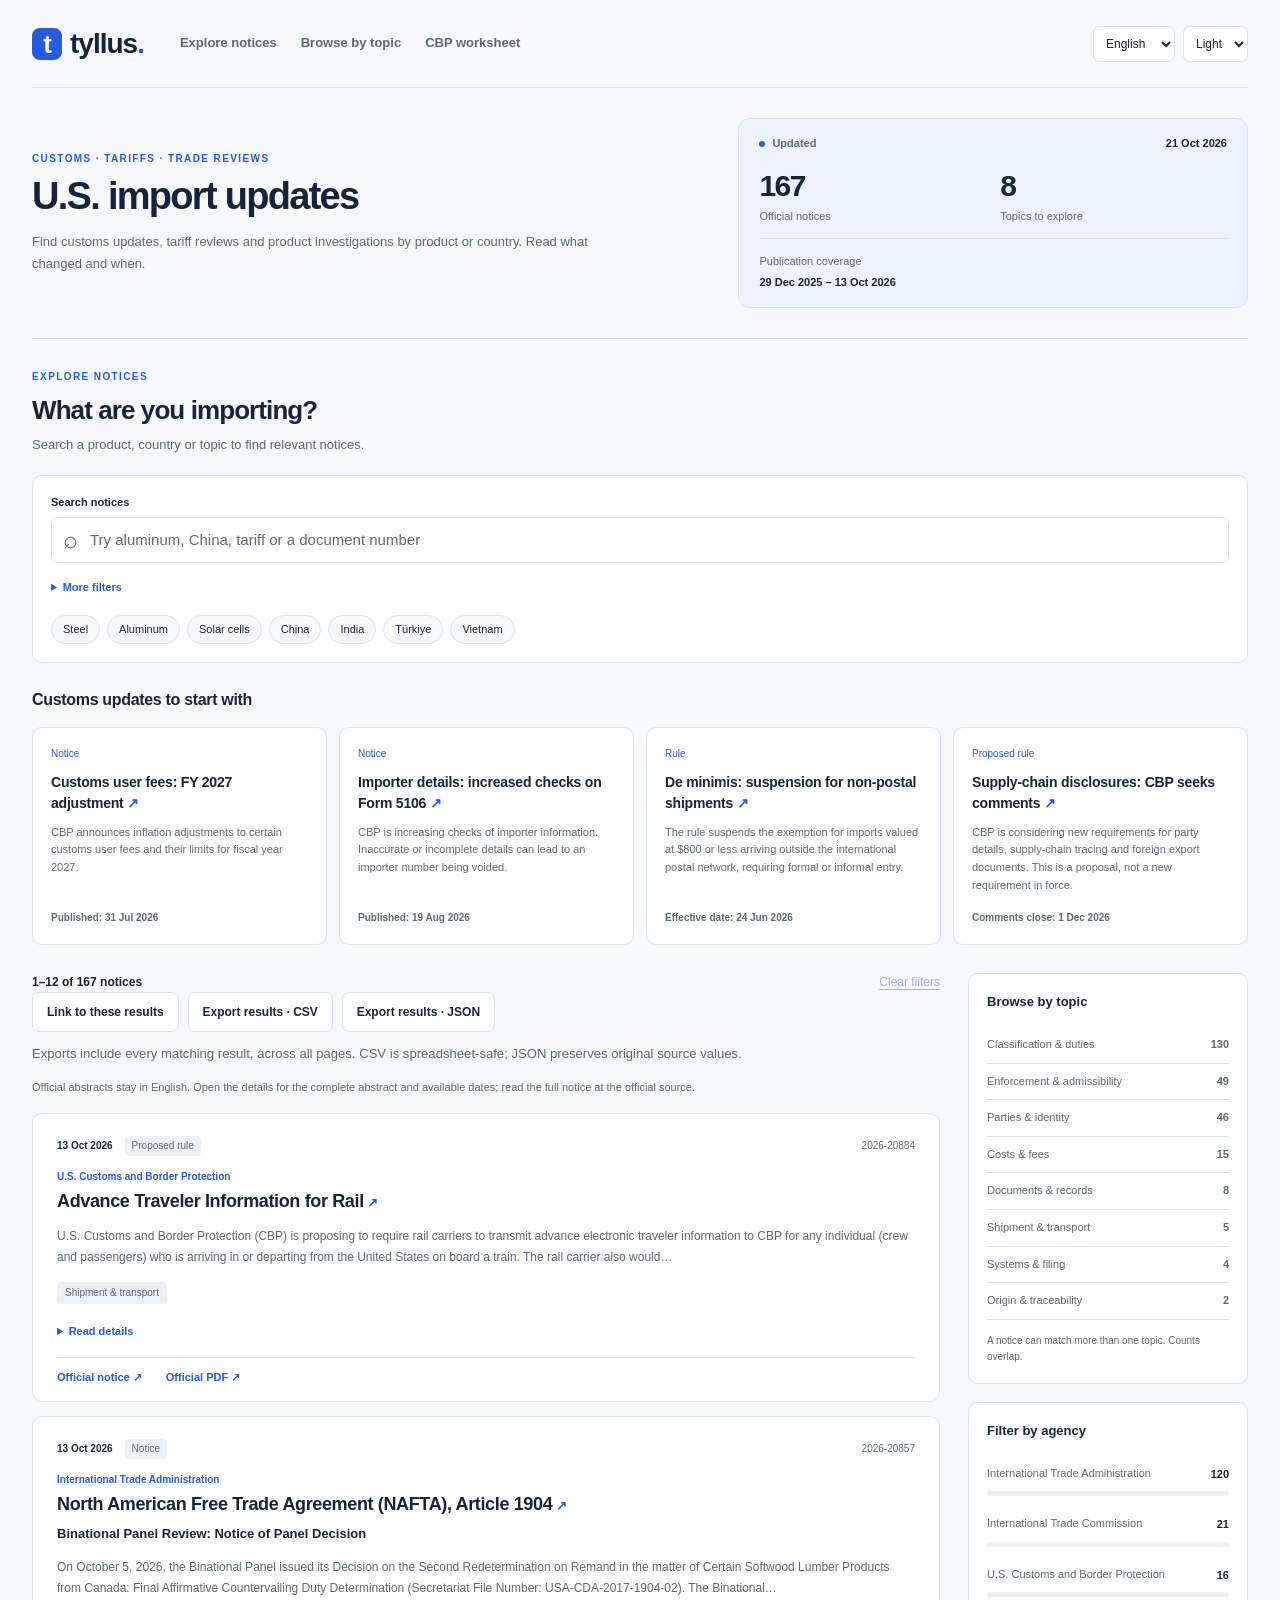
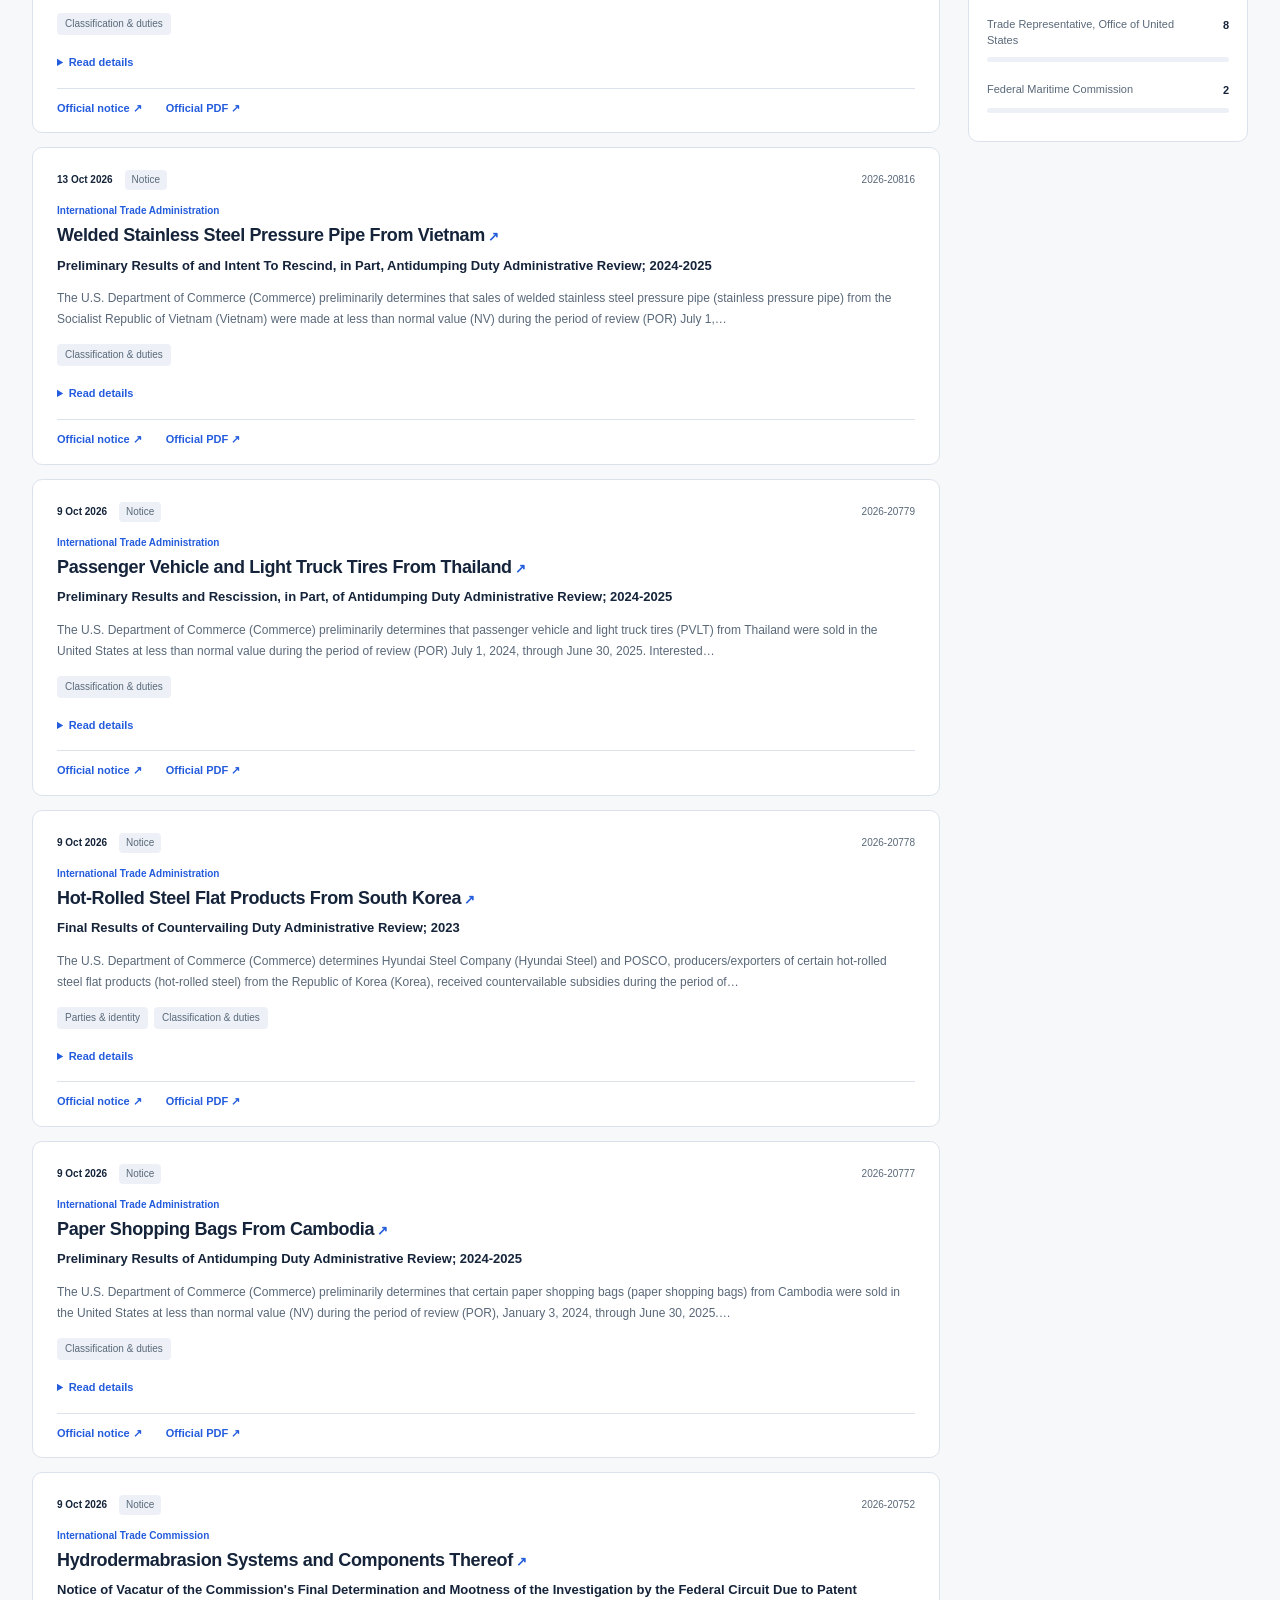
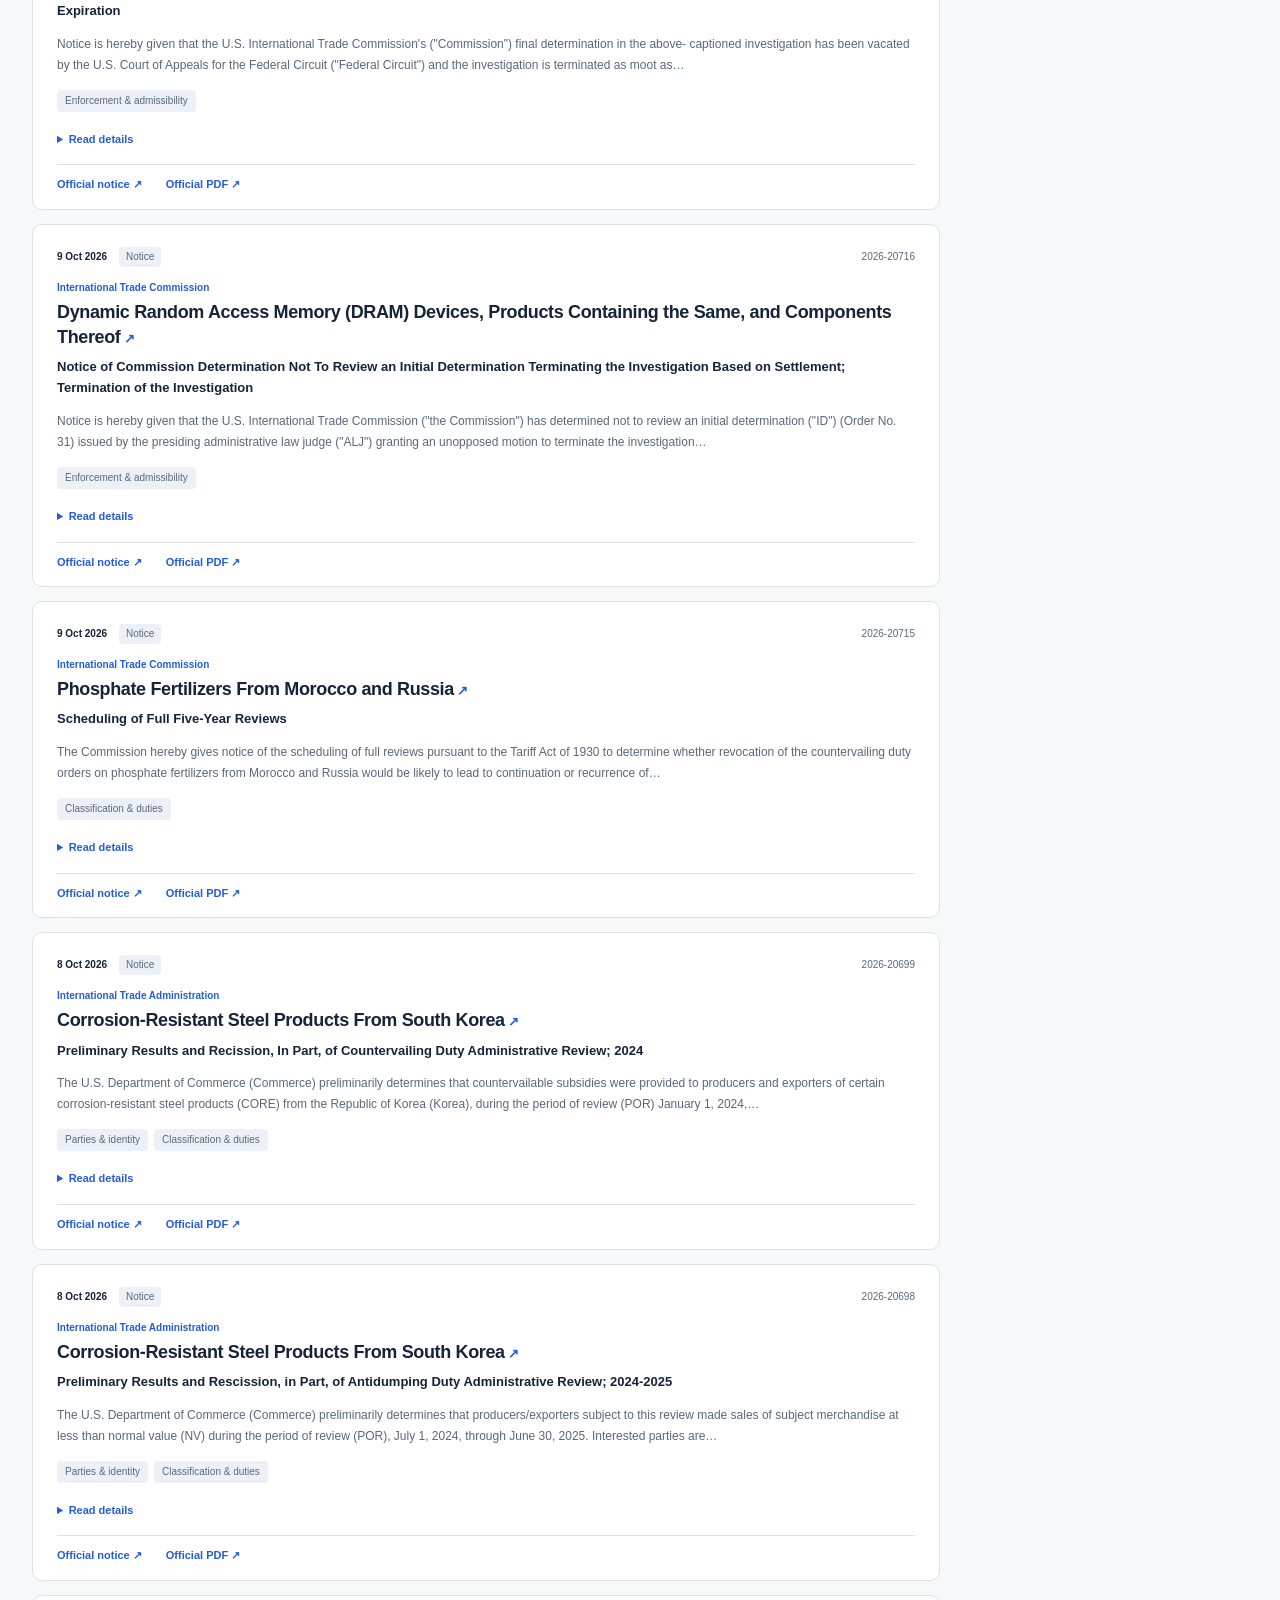
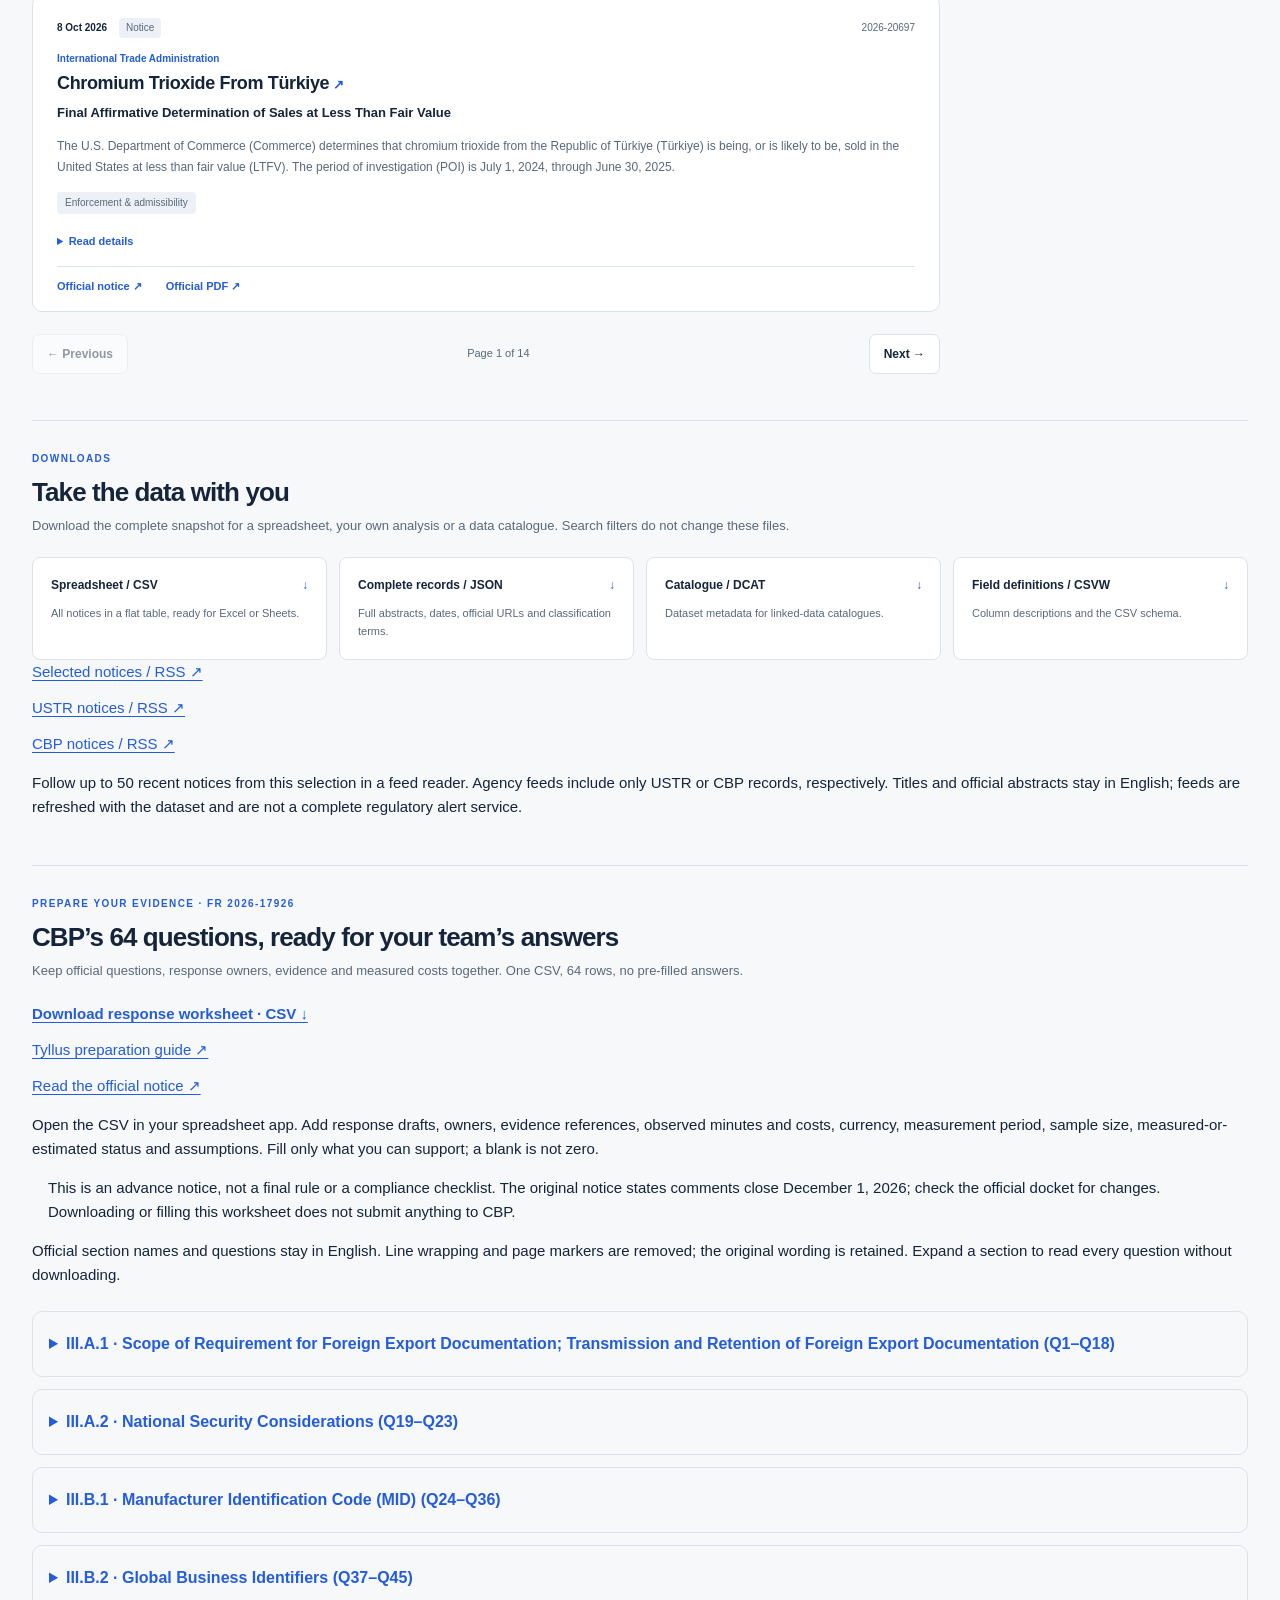
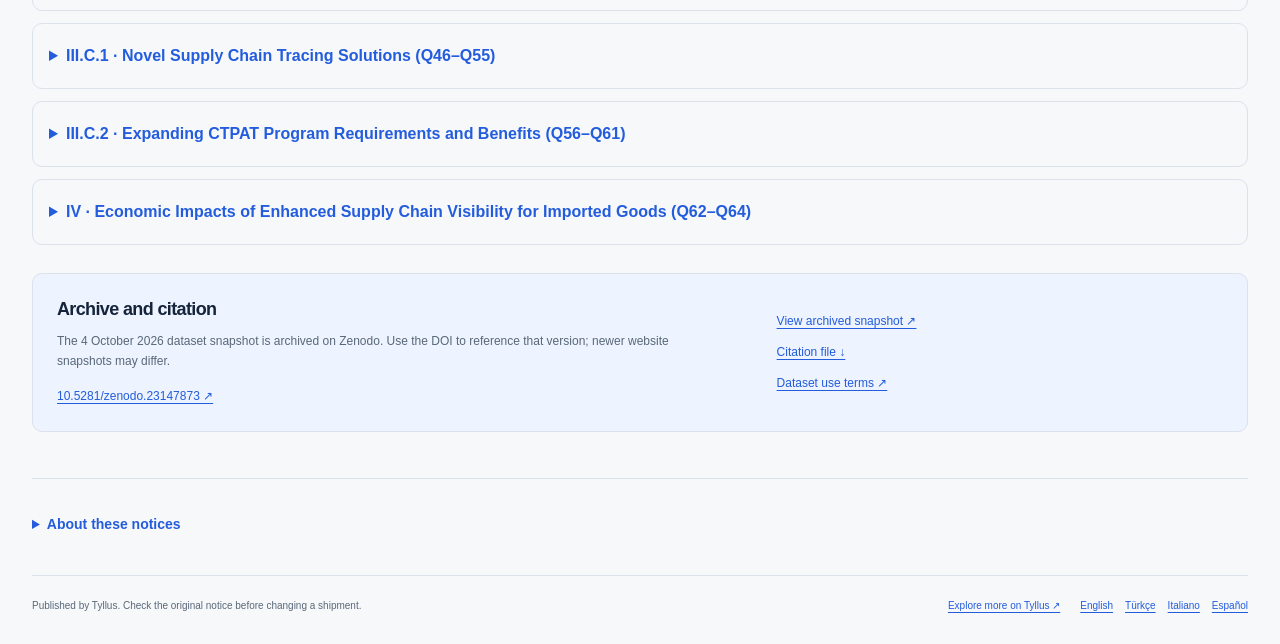
==== commit 2a0bada0: "Synchronize October21 source metadata and record verified worksheet publication" ====
--- a/en/index.html
+++ b/en/index.html
@@ -44,13 +44,13 @@
     />
     <script src="../assets/theme.js?v=d2b4598b7397"></script>
     <script type="application/ld+json">
-      {"@context": "https://schema.org", "@type": "Dataset", "name": "Tyllus U.S. Import Evidence Change Radar", "description": "Explore source-linked U.S. import notices, official summaries, agencies and evidence topics. Search the public dataset and download the snapshot.", "url": "https://finbie-side-projects.github.io/tyllus-import-evidence-data/en/", "inLanguage": "en", "dateModified": "2026-10-16", "temporalCoverage": "2025-12-29/2026-10-13", "isBasedOn": "https://www.tyllus.com/en/resources/us-import-evidence-change-radar", "creator": {"@type": "Organization", "name": "Tyllus", "url": "https://www.tyllus.com/"}, "license": "https://www.tyllus.com/en/terms-of-use", "distribution": [{"@type": "DataDownload", "encodingFormat": "application/json", "contentUrl": "https://finbie-side-projects.github.io/tyllus-import-evidence-data/data/us-import-evidence-change-radar.json"}, {"@type": "DataDownload", "encodingFormat": "text/csv", "contentUrl": "https://finbie-side-projects.github.io/tyllus-import-evidence-data/data/us-import-evidence-change-radar.csv"}, {"@type": "DataDownload", "encodingFormat": "application/ld+json", "contentUrl": "https://finbie-side-projects.github.io/tyllus-import-evidence-data/data/us-import-evidence-change-radar.dcat.json"}]}
+      {"@context": "https://schema.org", "@type": "Dataset", "name": "Tyllus U.S. Import Evidence Change Radar", "description": "Explore source-linked U.S. import notices, official summaries, agencies and evidence topics. Search the public dataset and download the snapshot.", "url": "https://finbie-side-projects.github.io/tyllus-import-evidence-data/en/", "inLanguage": "en", "dateModified": "2026-10-21", "temporalCoverage": "2025-12-29/2026-10-13", "isBasedOn": "https://www.tyllus.com/en/resources/us-import-evidence-change-radar", "creator": {"@type": "Organization", "name": "Tyllus", "url": "https://www.tyllus.com/"}, "license": "https://www.tyllus.com/en/terms-of-use", "distribution": [{"@type": "DataDownload", "encodingFormat": "application/json", "contentUrl": "https://finbie-side-projects.github.io/tyllus-import-evidence-data/data/us-import-evidence-change-radar.json"}, {"@type": "DataDownload", "encodingFormat": "text/csv", "contentUrl": "https://finbie-side-projects.github.io/tyllus-import-evidence-data/data/us-import-evidence-change-radar.csv"}, {"@type": "DataDownload", "encodingFormat": "application/ld+json", "contentUrl": "https://finbie-side-projects.github.io/tyllus-import-evidence-data/data/us-import-evidence-change-radar.dcat.json"}]}
     </script>
     <script id="interface-strings" type="application/json">
       {"pageTitle": "U.S. Import Evidence Radar | Tyllus", "description": "Explore source-linked U.S. import notices, official summaries, agencies and evidence topics. Search the public dataset and download the snapshot.", "skip": "Skip to notices", "explore": "Explore notices", "methodology": "About these notices", "downloads": "Downloads", "language": "Language", "theme": "Appearance", "light": "Light", "dark": "Dark", "eyebrow": "CUSTOMS · TARIFFS · TRADE REVIEWS", "heading": "U.S. import updates", "intro": "Find customs updates, tariff reviews and product investigations by product or country. Read what changed and when.", "snapshot": "Updated", "coverage": "Publication coverage", "notices": "Official notices", "agencies": "Issuing agencies", "topics": "Topics to explore", "explorerTitle": "What are you importing?", "explorerIntro": "Search a product, country or topic to find relevant notices.", "sourceLanguage": "Official abstracts stay in English. Open the details for the complete abstract and available dates; read the full notice at the official source.", "search": "Search notices", "searchPlaceholder": "Try aluminum, China, tariff or a document number", "agency": "Agency", "allAgencies": "All agencies", "topic": "Evidence topic", "allTopics": "All topics", "type": "Notice type", "allTypes": "All types", "sort": "Sort by", "newest": "Newest first", "oldest": "Oldest first", "reset": "Clear filters", "results": "{start}–{end} of {count} notices", "page": "Page {current} of {total}", "previous": "Previous", "next": "Next", "emptyTitle": "No notices match these filters.", "emptyText": "Try another keyword or clear the filters to see the full snapshot.", "details": "Read details", "officialNotice": "Official notice", "officialPdf": "Official PDF", "fullAbstract": "Original summary", "noAbstract": "No abstract was supplied in this record. Read the official notice for the full text.", "published": "Published", "effective": "Effective date", "comments": "Comments close", "dockets": "Docket IDs", "action": "Action", "matchedTerms": "Classification match terms", "agencyTitle": "Filter by agency", "topicTitle": "Browse by topic", "topicNote": "A notice can match more than one topic. Counts overlap.", "methodTitle": "Where the data comes from", "methodIntro": "The snapshot preserves the original notices and adds a searchable evidence-topic classification. Here is what each part means.", "methodSourceTitle": "01 / Official sources", "methodSourceText": "Notices come from the Federal Register API for CBP, FMC, ITA, USITC and USTR. Every record links to the official publication and its PDF when available.", "methodMappingTitle": "02 / Topic matching", "methodMappingText": "Tyllus applies a deterministic keyword taxonomy. Expand a notice to see the exact terms that matched each topic. A topic match is a way to find records; it does not determine whether a notice applies to your shipment.", "methodDatesTitle": "03 / Dates and coverage", "methodDatesText": "Publication dates show when notices appeared in the Federal Register. Effective dates and comment deadlines appear only when the source supplies them. This is a dated snapshot; updates are run on demand.", "methodLimitTitle": "04 / Scope and interpretation", "methodLimitText": "This dataset is not a complete inventory of U.S. import requirements. Notices, final rules and proposed rules have different legal effects. Review the official source, its scope and dates before making an operational decision.", "downloadTitle": "Take the data with you", "downloadIntro": "Download the complete snapshot for a spreadsheet, your own analysis or a data catalogue. Search filters do not change these files.", "csvTitle": "Spreadsheet / CSV", "csvText": "All notices in a flat table, ready for Excel or Sheets.", "jsonTitle": "Complete records / JSON", "jsonText": "Full abstracts, dates, official URLs and classification terms.", "dcatTitle": "Catalogue / DCAT", "dcatText": "Dataset metadata for linked-data catalogues.", "csvwTitle": "Field definitions / CSVW", "csvwText": "Column descriptions and the CSV schema.", "manifest": "Verify file checksums", "history": "View version history", "citationTitle": "Archive and citation", "citationText": "The 4 October 2026 dataset snapshot is archived on Zenodo. Use the DOI to reference that version; newer website snapshots may differ.", "archive": "View archived snapshot", "cite": "Citation file", "terms": "Dataset use terms", "tyllusRadar": "Explore more on Tyllus", "footer": "Published by Tyllus. Check the original notice before changing a shipment.", "notice": "Notice", "rule": "Rule", "proposedRule": "Proposed rule", "notSupplied": "Not supplied", "downloadCsv": "Download CSV", "topicLabels": {"documents-records": "Documents & records", "party-identity": "Parties & identity", "origin-traceability": "Origin & traceability", "classification-duties": "Classification & duties", "shipment-transport": "Shipment & transport", "systems-filing": "Systems & filing", "cost-impact": "Costs & fees", "enforcement-admissibility": "Enforcement & admissibility"}, "months": ["Jan", "Feb", "Mar", "Apr", "May", "Jun", "Jul", "Aug", "Sep", "Oct", "Nov", "Dec"], "languageLabels": {"en": "English", "tr": "Türkçe", "it": "Italiano", "es": "Español"}, "featuredTitle": "Customs updates to start with", "featuredIntro": "Fees, importer details and shipment disclosures — open an update to read what it says.", "quickSearch": "Browse common searches", "originalTitle": "Full notice title", "featured": {"2026-15530": {"title": "Customs user fees: FY 2027 adjustment", "summary": "CBP announces inflation adjustments to certain customs user fees and their limits for fiscal year 2027."}, "2026-16911": {"title": "Importer details: increased checks on Form 5106", "summary": "CBP is increasing checks of importer information. Inaccurate or incomplete details can lead to an importer number being voided."}, "2026-12670": {"title": "De minimis: suspension for non-postal shipments", "summary": "The rule suspends the exemption for imports valued at $800 or less arriving outside the international postal network, requiring formal or informal entry."}, "2026-17926": {"title": "Supply-chain disclosures: CBP seeks comments", "summary": "CBP is considering new requirements for party details, supply-chain tracing and foreign export documents. This is a proposal, not a new requirement in force."}}, "quickLabels": ["Steel", "Aluminum", "Solar cells", "China", "India", "Türkiye", "Vietnam"], "moreFilters": "More filters", "paginationLabel": "Notice pages", "rssTitle": "Selected notices / RSS", "ustrRssTitle": "USTR notices / RSS", "cbpRssTitle": "CBP notices / RSS", "rssText": "Follow up to 50 recent notices from this selection in a feed reader. Agency feeds include only USTR or CBP records, respectively. Titles and official abstracts stay in English; feeds are refreshed with the dataset and are not a complete regulatory alert service.", "selectionActions": "Use these results", "shareSelection": "Link to these results", "selectionCsv": "Export results · CSV", "selectionJson": "Export results · JSON", "selectionHint": "Exports include every matching result, across all pages. CSV is spreadsheet-safe; JSON preserves original source values.", "worksheetNav": "CBP worksheet", "worksheetEyebrow": "Prepare your evidence · FR 2026-17926", "worksheetTitle": "CBP’s 64 questions, ready for your team’s answers", "worksheetIntro": "Keep official questions, response owners, evidence and measured costs together. One CSV, 64 rows, no pre-filled answers.", "worksheetDownload": "Download response worksheet · CSV", "worksheetContext": "Tyllus preparation guide", "worksheetOfficial": "Read the official notice", "worksheetInstructions": "Open the CSV in your spreadsheet app. Add response drafts, owners, evidence references, observed minutes and costs, currency, measurement period, sample size, measured-or-estimated status and assumptions. Fill only what you can support; a blank is not zero.", "worksheetBoundary": "This is an advance notice, not a final rule or a compliance checklist. The original notice states comments close December 1, 2026; check the official docket for changes. Downloading or filling this worksheet does not submit anything to CBP.", "worksheetLanguage": "Official section names and questions stay in English. Line wrapping and page markers are removed; the original wording is retained. Expand a section to read every question without downloading.", "worksheetSourcePage": "Official PDF · page"}
     </script>
     <script id="notice-data" type="application/json">
-      {"schemaVersion":1,"taxonomyVersion":1,"generatedAt":"2026-10-16T18:00:00.000Z","deliveryMode":"live","source":{"name":"Federal Register API","url":"https://www.federalregister.gov/api/v1/documents.json","agencySlugs":["u-s-customs-and-border-protection","federal-maritime-commission","international-trade-administration","international-trade-commission","trade-representative-office-of-united-states"]},"methodology":{"classification":"deterministic-keyword-match","legalBoundary":"Evidence-domain matches are discovery aids, not legal advice, compliance decisions, risk scores, or statements that a proposal is in force.","officialLanguage":"en"},"notices":[{"id":"2026-20884","title":"Advance Traveler Information for Rail","abstract":"U.S. Customs and Border Protection (CBP) is proposing to require rail carriers to transmit advance electronic traveler information to CBP for any individual (crew and passengers) who is arriving in or departing from the United States on board a train. The rail carrier also would be required to transmit an advance notice of arrival or departure, as applicable, for the train. This rule would enhance security while facilitating legitimate international travel on board trains.","sourceType":"Proposed Rule","action":"Notice of proposed rulemaking.","agency":"U.S. Customs and Border Protection","agencySlug":"u-s-customs-and-border-protection","publicationDate":"2026-10-13","commentsCloseOn":"2026-12-14","effectiveOn":null,"docketIds":["Docket No. USCBP-2026-0992"],"officialUrl":"https://www.federalregister.gov/documents/2026/10/13/2026-20884/advance-traveler-information-for-rail","pdfUrl":"https://www.govinfo.gov/content/pkg/FR-2026-10-13/pdf/2026-20884.pdf","officialLanguage":"en","evidenceDomains":[{"id":"shipment-transport","matchedTerms":["carrier"]}],"radarUrl":"https://www.tyllus.com/en/resources/us-import-evidence-change-radar/2026-20884"},{"id":"2026-20857","title":"North American Free Trade Agreement (NAFTA), Article 1904; Binational Panel Review: Notice of Panel Decision","abstract":"On October 5, 2026, the Binational Panel issued its Decision on the Second Redetermination on Remand in the matter of Certain Softwood Lumber Products from Canada: Final Affirmative Countervailing Duty Determination (Secretariat File Number: USA-CDA-2017-1904-02). The Binational Panel affirmed the U.S. Department of Commerce's Second Redetermination on Remand.","sourceType":"Notice","action":"Notice of panel decision.","agency":"International Trade Administration","agencySlug":"international-trade-administration","publicationDate":"2026-10-13","commentsCloseOn":null,"effectiveOn":null,"docketIds":[],"officialUrl":"https://www.federalregister.gov/documents/2026/10/13/2026-20857/north-american-free-trade-agreement-nafta-article-1904-binational-panel-review-notice-of-panel","pdfUrl":"https://www.govinfo.gov/content/pkg/FR-2026-10-13/pdf/2026-20857.pdf","officialLanguage":"en","evidenceDomains":[{"id":"classification-duties","matchedTerms":["countervailing duty","duty"]}],"radarUrl":"https://www.tyllus.com/en/resources/us-import-evidence-change-radar/2026-20857"},{"id":"2026-20816","title":"Welded Stainless Steel Pressure Pipe From the Socialist Republic of Vietnam: Preliminary Results of and Intent To Rescind, in Part, Antidumping Duty Administrative Review; 2024-2025","abstract":"The U.S. Department of Commerce (Commerce) preliminarily determines that sales of welded stainless steel pressure pipe (stainless pressure pipe) from the Socialist Republic of Vietnam (Vietnam) were made at less than normal value (NV) during the period of review (POR) July 1, 2024, through June 30, 2025. Additionally, Commerce intends to preliminarily rescind the review, in part, with respect to seven companies. Interested parties are invited to comment on these preliminary results of review.","sourceType":"Notice","action":null,"agency":"International Trade Administration","agencySlug":"international-trade-administration","publicationDate":"2026-10-13","commentsCloseOn":null,"effectiveOn":null,"docketIds":["A-552-816"],"officialUrl":"https://www.federalregister.gov/documents/2026/10/13/2026-20816/welded-stainless-steel-pressure-pipe-from-the-socialist-republic-of-vietnam-preliminary-results-of","pdfUrl":"https://www.govinfo.gov/content/pkg/FR-2026-10-13/pdf/2026-20816.pdf","officialLanguage":"en","evidenceDomains":[{"id":"classification-duties","matchedTerms":["antidumping","duty"]}],"radarUrl":"https://www.tyllus.com/en/resources/us-import-evidence-change-radar/2026-20816"},{"id":"2026-20779","title":"Passenger Vehicle and Light Truck Tires From Thailand: Preliminary Results and Rescission, in Part, of Antidumping Duty Administrative Review; 2024-2025","abstract":"The U.S. Department of Commerce (Commerce) preliminarily determines that passenger vehicle and light truck tires (PVLT) from Thailand were sold in the United States at less than normal value during the period of review (POR) July 1, 2024, through June 30, 2025. Interested parties are invited to comment on these preliminary results.","sourceType":"Notice","action":null,"agency":"International Trade Administration","agencySlug":"international-trade-administration","publicationDate":"2026-10-09","commentsCloseOn":null,"effectiveOn":null,"docketIds":["A-549-842"],"officialUrl":"https://www.federalregister.gov/documents/2026/10/09/2026-20779/passenger-vehicle-and-light-truck-tires-from-thailand-preliminary-results-and-rescission-in-part-of","pdfUrl":"https://www.govinfo.gov/content/pkg/FR-2026-10-09/pdf/2026-20779.pdf","officialLanguage":"en","evidenceDomains":[{"id":"classification-duties","matchedTerms":["antidumping","duty"]}],"radarUrl":"https://www.tyllus.com/en/resources/us-import-evidence-change-radar/2026-20779"},{"id":"2026-20778","title":"Certain Hot-Rolled Steel Flat Products From the Republic of Korea: Final Results of Countervailing Duty Administrative Review; 2023","abstract":"The U.S. Department of Commerce (Commerce) determines Hyundai Steel Company (Hyundai Steel) and POSCO, producers/exporters of certain hot-rolled steel flat products (hot-rolled steel) from the Republic of Korea (Korea), received countervailable subsidies during the period of review (POR) January 1, 2023, through December 31, 2023.","sourceType":"Notice","action":null,"agency":"International Trade Administration","agencySlug":"international-trade-administration","publicationDate":"2026-10-09","commentsCloseOn":null,"effectiveOn":null,"docketIds":["C-580-884"],"officialUrl":"https://www.federalregister.gov/documents/2026/10/09/2026-20778/certain-hot-rolled-steel-flat-products-from-the-republic-of-korea-final-results-of-countervailing","pdfUrl":"https://www.govinfo.gov/content/pkg/FR-2026-10-09/pdf/2026-20778.pdf","officialLanguage":"en","evidenceDomains":[{"id":"party-identity","matchedTerms":["exporter"]},{"id":"classification-duties","matchedTerms":["countervailing duty","duty"]}],"radarUrl":"https://www.tyllus.com/en/resources/us-import-evidence-change-radar/2026-20778"},{"id":"2026-20777","title":"Certain Paper Shopping Bags From Cambodia: Preliminary Results of Antidumping Duty Administrative Review; 2024-2025","abstract":"The U.S. Department of Commerce (Commerce) preliminarily determines that certain paper shopping bags (paper shopping bags) from Cambodia were sold in the United States at less than normal value (NV) during the period of review (POR), January 3, 2024, through June 30, 2025. Interested parties are invited to comment on these preliminary results of review.","sourceType":"Notice","action":null,"agency":"International Trade Administration","agencySlug":"international-trade-administration","publicationDate":"2026-10-09","commentsCloseOn":null,"effectiveOn":null,"docketIds":["A-555-002"],"officialUrl":"https://www.federalregister.gov/documents/2026/10/09/2026-20777/certain-paper-shopping-bags-from-cambodia-preliminary-results-of-antidumping-duty-administrative","pdfUrl":"https://www.govinfo.gov/content/pkg/FR-2026-10-09/pdf/2026-20777.pdf","officialLanguage":"en","evidenceDomains":[{"id":"classification-duties","matchedTerms":["antidumping","duty"]}],"radarUrl":"https://www.tyllus.com/en/resources/us-import-evidence-change-radar/2026-20777"},{"id":"2026-20752","title":"Certain Hydrodermabrasion Systems and Components Thereof; Notice of Vacatur of the Commission's Final Determination and Mootness of the Investigation by the Federal Circuit Due to Patent Expiration","abstract":"Notice is hereby given that the U.S. International Trade Commission's (\"Commission\") final determination in the above- captioned investigation has been vacated by the U.S. Court of Appeals for the Federal Circuit (\"Federal Circuit\") and the investigation is terminated as moot as ordered by the Federal Circuit. The investigation was previously terminated on March 23, 2026.","sourceType":"Notice","action":"Notice.","agency":"International Trade Commission","agencySlug":"international-trade-commission","publicationDate":"2026-10-09","commentsCloseOn":null,"effectiveOn":null,"docketIds":["Investigation No. 337-TA-1408"],"officialUrl":"https://www.federalregister.gov/documents/2026/10/09/2026-20752/certain-hydrodermabrasion-systems-and-components-thereof-notice-of-vacatur-of-the-commissions-final","pdfUrl":"https://www.govinfo.gov/content/pkg/FR-2026-10-09/pdf/2026-20752.pdf","officialLanguage":"en","evidenceDomains":[{"id":"enforcement-admissibility","matchedTerms":["investigation"]}],"radarUrl":"https://www.tyllus.com/en/resources/us-import-evidence-change-radar/2026-20752"},{"id":"2026-20716","title":"Certain Dynamic Random Access Memory (DRAM) Devices, Products Containing the Same, and Components Thereof; Notice of Commission Determination Not To Review an Initial Determination Terminating the Investigation Based on Settlement; Termination of the Investigation","abstract":"Notice is hereby given that the U.S. International Trade Commission (\"the Commission\") has determined not to review an initial determination (\"ID\") (Order No. 31) issued by the presiding administrative law judge (\"ALJ\") granting an unopposed motion to terminate the investigation based on settlement. The investigation is terminated.","sourceType":"Notice","action":"Notice.","agency":"International Trade Commission","agencySlug":"international-trade-commission","publicationDate":"2026-10-09","commentsCloseOn":null,"effectiveOn":null,"docketIds":["Investigation No. 337-TA-1472"],"officialUrl":"https://www.federalregister.gov/documents/2026/10/09/2026-20716/certain-dynamic-random-access-memory-dram-devices-products-containing-the-same-and-components","pdfUrl":"https://www.govinfo.gov/content/pkg/FR-2026-10-09/pdf/2026-20716.pdf","officialLanguage":"en","evidenceDomains":[{"id":"enforcement-admissibility","matchedTerms":["investigation"]}],"radarUrl":"https://www.tyllus.com/en/resources/us-import-evidence-change-radar/2026-20716"},{"id":"2026-20715","title":"Phosphate Fertilizers From Morocco and Russia; Scheduling of Full Five-Year Reviews","abstract":"The Commission hereby gives notice of the scheduling of full reviews pursuant to the Tariff Act of 1930 to determine whether revocation of the countervailing duty orders on phosphate fertilizers from Morocco and Russia would be likely to lead to continuation or recurrence of material injury within a reasonably foreseeable time. The Commission has determined to exercise its authority to extend the review period by up to 90 days.","sourceType":"Notice","action":"Notice.","agency":"International Trade Commission","agencySlug":"international-trade-commission","publicationDate":"2026-10-09","commentsCloseOn":null,"effectiveOn":null,"docketIds":["Investigation Nos. 701-TA-650-651 (Review)"],"officialUrl":"https://www.federalregister.gov/documents/2026/10/09/2026-20715/phosphate-fertilizers-from-morocco-and-russia-scheduling-of-full-five-year-reviews","pdfUrl":"https://www.govinfo.gov/content/pkg/FR-2026-10-09/pdf/2026-20715.pdf","officialLanguage":"en","evidenceDomains":[{"id":"classification-duties","matchedTerms":["countervailing duty","tariff","duty"]}],"radarUrl":"https://www.tyllus.com/en/resources/us-import-evidence-change-radar/2026-20715"},{"id":"2026-20699","title":"Certain Corrosion-Resistant Steel Products From the Republic of Korea: Preliminary Results and Recission, In Part, of Countervailing Duty Administrative Review; 2024","abstract":"The U.S. Department of Commerce (Commerce) preliminarily determines that countervailable subsidies were provided to producers and exporters of certain corrosion-resistant steel products (CORE) from the Republic of Korea (Korea), during the period of review (POR) January 1, 2024, through December 31, 2024. In addition, Commerce is rescinding this review with respect to Dongkuk Coated Metal Co., Ltd (Dongkuk CM). Interested parties are invited to comment on these preliminary results.","sourceType":"Notice","action":null,"agency":"International Trade Administration","agencySlug":"international-trade-administration","publicationDate":"2026-10-08","commentsCloseOn":null,"effectiveOn":null,"docketIds":["C-580-879"],"officialUrl":"https://www.federalregister.gov/documents/2026/10/08/2026-20699/certain-corrosion-resistant-steel-products-from-the-republic-of-korea-preliminary-results-and","pdfUrl":"https://www.govinfo.gov/content/pkg/FR-2026-10-08/pdf/2026-20699.pdf","officialLanguage":"en","evidenceDomains":[{"id":"party-identity","matchedTerms":["exporter"]},{"id":"classification-duties","matchedTerms":["countervailing duty","duty"]}],"radarUrl":"https://www.tyllus.com/en/resources/us-import-evidence-change-radar/2026-20699"},{"id":"2026-20698","title":"Certain Corrosion-Resistant Steel Products From the Republic of Korea: Preliminary Results and Rescission, in Part, of Antidumping Duty Administrative Review; 2024-2025","abstract":"The U.S. Department of Commerce (Commerce) preliminarily determines that producers/exporters subject to this review made sales of subject merchandise at less than normal value (NV) during the period of review (POR), July 1, 2024, through June 30, 2025. Interested parties are invited to comment on these preliminary results of review.","sourceType":"Notice","action":null,"agency":"International Trade Administration","agencySlug":"international-trade-administration","publicationDate":"2026-10-08","commentsCloseOn":null,"effectiveOn":null,"docketIds":["A-580-878"],"officialUrl":"https://www.federalregister.gov/documents/2026/10/08/2026-20698/certain-corrosion-resistant-steel-products-from-the-republic-of-korea-preliminary-results-and","pdfUrl":"https://www.govinfo.gov/content/pkg/FR-2026-10-08/pdf/2026-20698.pdf","officialLanguage":"en","evidenceDomains":[{"id":"party-identity","matchedTerms":["exporter"]},{"id":"classification-duties","matchedTerms":["antidumping","duty"]}],"radarUrl":"https://www.tyllus.com/en/resources/us-import-evidence-change-radar/2026-20698"},{"id":"2026-20697","title":"Chromium Trioxide From the Republic of Türkiye: Final Affirmative Determination of Sales at Less Than Fair Value","abstract":"The U.S. Department of Commerce (Commerce) determines that chromium trioxide from the Republic of T[uuml]rkiye (T[uuml]rkiye) is being, or is likely to be, sold in the United States at less than fair value (LTFV). The period of investigation (POI) is July 1, 2024, through June 30, 2025.","sourceType":"Notice","action":null,"agency":"International Trade Administration","agencySlug":"international-trade-administration","publicationDate":"2026-10-08","commentsCloseOn":null,"effectiveOn":null,"docketIds":["A-489-856"],"officialUrl":"https://www.federalregister.gov/documents/2026/10/08/2026-20697/chromium-trioxide-from-the-republic-of-trkiye-final-affirmative-determination-of-sales-at-less-than","pdfUrl":"https://www.govinfo.gov/content/pkg/FR-2026-10-08/pdf/2026-20697.pdf","officialLanguage":"en","evidenceDomains":[{"id":"enforcement-admissibility","matchedTerms":["investigation"]}],"radarUrl":"https://www.tyllus.com/en/resources/us-import-evidence-change-radar/2026-20697"},{"id":"2026-20696","title":"Chromium Trioxide From India: Final Affirmative Countervailing Duty Determination","abstract":"The U.S. Department of Commerce (Commerce) determines that countervailable subsidies are being provided to producers and exporters of chromium trioxide from India during the period of investigation (POI), January 1, 2024, through December 31, 2024.","sourceType":"Notice","action":null,"agency":"International Trade Administration","agencySlug":"international-trade-administration","publicationDate":"2026-10-08","commentsCloseOn":null,"effectiveOn":null,"docketIds":["C-533-945"],"officialUrl":"https://www.federalregister.gov/documents/2026/10/08/2026-20696/chromium-trioxide-from-india-final-affirmative-countervailing-duty-determination","pdfUrl":"https://www.govinfo.gov/content/pkg/FR-2026-10-08/pdf/2026-20696.pdf","officialLanguage":"en","evidenceDomains":[{"id":"party-identity","matchedTerms":["exporter"]},{"id":"classification-duties","matchedTerms":["countervailing duty","duty"]},{"id":"enforcement-admissibility","matchedTerms":["investigation"]}],"radarUrl":"https://www.tyllus.com/en/resources/us-import-evidence-change-radar/2026-20696"},{"id":"2026-20695","title":"Chromium Trioxide From India: Final Affirmative Determination of Sales at Less Than Fair Value","abstract":"The U.S. Department of Commerce (Commerce) determines that chromium trioxide from India is being, or is likely to be, sold in the United States at less than fair value (LTFV). The period of investigation (POI) is July 1, 2024, through June 30, 2025.","sourceType":"Notice","action":null,"agency":"International Trade Administration","agencySlug":"international-trade-administration","publicationDate":"2026-10-08","commentsCloseOn":null,"effectiveOn":null,"docketIds":["A-533-944"],"officialUrl":"https://www.federalregister.gov/documents/2026/10/08/2026-20695/chromium-trioxide-from-india-final-affirmative-determination-of-sales-at-less-than-fair-value","pdfUrl":"https://www.govinfo.gov/content/pkg/FR-2026-10-08/pdf/2026-20695.pdf","officialLanguage":"en","evidenceDomains":[{"id":"enforcement-admissibility","matchedTerms":["investigation"]}],"radarUrl":"https://www.tyllus.com/en/resources/us-import-evidence-change-radar/2026-20695"},{"id":"2026-20694","title":"Certain Steel Nails From the Republic of Korea: Preliminary Results and Rescission, in Part of Antidumping Duty Administrative Review; 2024-2025","abstract":"The U.S. Department of Commerce (Commerce) preliminarily determines that producers/exporters subject to this review made sales of subject merchandise at less than normal value (NV) during the period of review (POR), July 1, 2024, through June 30, 2025. In addition, we are rescinding the review with respect to three companies. Interested parties are invited to comment on these preliminary results of review.","sourceType":"Notice","action":null,"agency":"International Trade Administration","agencySlug":"international-trade-administration","publicationDate":"2026-10-08","commentsCloseOn":null,"effectiveOn":null,"docketIds":["A-580-874"],"officialUrl":"https://www.federalregister.gov/documents/2026/10/08/2026-20694/certain-steel-nails-from-the-republic-of-korea-preliminary-results-and-rescission-in-part-of","pdfUrl":"https://www.govinfo.gov/content/pkg/FR-2026-10-08/pdf/2026-20694.pdf","officialLanguage":"en","evidenceDomains":[{"id":"party-identity","matchedTerms":["exporter"]},{"id":"classification-duties","matchedTerms":["antidumping","duty"]}],"radarUrl":"https://www.tyllus.com/en/resources/us-import-evidence-change-radar/2026-20694"},{"id":"2026-20693","title":"Notice of Scope Ruling Applications Filed in Antidumping and Countervailing Duty Proceedings","abstract":"The U.S. Department of Commerce (Commerce) received scope ruling applications, requesting that scope inquiries be conducted to determine whether identified products are covered by the scope of antidumping duty (AD) and/or countervailing duty (CVD) orders and that Commerce issue scope rulings pursuant to those inquiries. In accordance with Commerce's regulations, we are notifying the public of the filing of the scope ruling applications listed below in the month of August 2026.","sourceType":"Notice","action":null,"agency":"International Trade Administration","agencySlug":"international-trade-administration","publicationDate":"2026-10-08","commentsCloseOn":null,"effectiveOn":null,"docketIds":[],"officialUrl":"https://www.federalregister.gov/documents/2026/10/08/2026-20693/notice-of-scope-ruling-applications-filed-in-antidumping-and-countervailing-duty-proceedings","pdfUrl":"https://www.govinfo.gov/content/pkg/FR-2026-10-08/pdf/2026-20693.pdf","officialLanguage":"en","evidenceDomains":[{"id":"classification-duties","matchedTerms":["antidumping","countervailing duty","duty","scope ruling"]},{"id":"systems-filing","matchedTerms":["filing"]}],"radarUrl":"https://www.tyllus.com/en/resources/us-import-evidence-change-radar/2026-20693"},{"id":"2026-20692","title":"N-Cyclohexylbenzothiazole-2-Sulfenamide From the People's Republic of China: Preliminary Affirmative Countervailing Duty Determination, Preliminary Affirmative Critical Circumstances Determination, and Alignment of Final Determination With Final Antidumping Duty Determination","abstract":"The U.S. Department of Commerce (Commerce) preliminarily determines that countervailable subsidies are being provided to producers and exporters of N-Cyclohexylbenzothiazole-2-Sulfenamide (CBS) from the People's Republic of China (China). The period of investigation is January 1, 2025, through December 31, 2025. Interested parties are invited to comment on this preliminary determination.","sourceType":"Notice","action":null,"agency":"International Trade Administration","agencySlug":"international-trade-administration","publicationDate":"2026-10-08","commentsCloseOn":null,"effectiveOn":null,"docketIds":["C-570-235"],"officialUrl":"https://www.federalregister.gov/documents/2026/10/08/2026-20692/n-cyclohexylbenzothiazole-2-sulfenamide-from-the-peoples-republic-of-china-preliminary-affirmative","pdfUrl":"https://www.govinfo.gov/content/pkg/FR-2026-10-08/pdf/2026-20692.pdf","officialLanguage":"en","evidenceDomains":[{"id":"party-identity","matchedTerms":["exporter"]},{"id":"classification-duties","matchedTerms":["antidumping","countervailing duty","duty"]},{"id":"enforcement-admissibility","matchedTerms":["investigation"]}],"radarUrl":"https://www.tyllus.com/en/resources/us-import-evidence-change-radar/2026-20692"},{"id":"2026-20691","title":"Certain Paper Shopping Bags From Taiwan: Preliminary Results and Rescission, in Part, of Antidumping Duty Administrative Review; 2024-2025","abstract":"The U.S. Department of Commerce (Commerce) is conducting an administrative review of the antidumping duty (AD) order on certain paper shopping bags (paper bags) from Taiwan for the period of review (POR) January 3, 2024, through June 30, 2025. Commerce preliminarily finds that Haur Tyi Paper Bag Co., Ltd (Haurtyi) did not make sales of subject merchandise at prices below normal value (NV) during the POR. Additionally, we are rescinding this review, in part, with respect to five companies for which all requests for review were withdrawn. We invite interested parties to comment on these preliminary results.","sourceType":"Notice","action":null,"agency":"International Trade Administration","agencySlug":"international-trade-administration","publicationDate":"2026-10-08","commentsCloseOn":null,"effectiveOn":null,"docketIds":["A-583-872"],"officialUrl":"https://www.federalregister.gov/documents/2026/10/08/2026-20691/certain-paper-shopping-bags-from-taiwan-preliminary-results-and-rescission-in-part-of-antidumping","pdfUrl":"https://www.govinfo.gov/content/pkg/FR-2026-10-08/pdf/2026-20691.pdf","officialLanguage":"en","evidenceDomains":[{"id":"classification-duties","matchedTerms":["antidumping","duty"]},{"id":"cost-impact","matchedTerms":["price"]}],"radarUrl":"https://www.tyllus.com/en/resources/us-import-evidence-change-radar/2026-20691"},{"id":"2026-20690","title":"Oleoresin Paprika From India: Antidumping Duty Order and Countervailing Duty Order","abstract":"Based on affirmative final determinations by the U.S. Department of Commerce (Commerce) and the U.S. International Trade Commission (ITC), Commerce is issuing antidumping duty (AD) and countervailing duty (CVD) orders on oleoresin paprika from India.","sourceType":"Notice","action":null,"agency":"International Trade Administration","agencySlug":"international-trade-administration","publicationDate":"2026-10-08","commentsCloseOn":null,"effectiveOn":null,"docketIds":["A-533-938, C-533-939"],"officialUrl":"https://www.federalregister.gov/documents/2026/10/08/2026-20690/oleoresin-paprika-from-india-antidumping-duty-order-and-countervailing-duty-order","pdfUrl":"https://www.govinfo.gov/content/pkg/FR-2026-10-08/pdf/2026-20690.pdf","officialLanguage":"en","evidenceDomains":[{"id":"classification-duties","matchedTerms":["antidumping","countervailing duty","duty"]}],"radarUrl":"https://www.tyllus.com/en/resources/us-import-evidence-change-radar/2026-20690"},{"id":"2026-20689","title":"Forged Steel Fluid End Blocks From Germany: Final Results of the Antidumping Duty Administrative Review; 2024","abstract":"The U.S. Department of Commerce (Commerce) determines that BGH Edelstahl Siegen GmbH did not make sales of certain forged steel fluid end blocks (fluid end blocks) from Germany at less than normal value during the period of review (POR), January 1, 2024, through December 31, 2024.","sourceType":"Notice","action":null,"agency":"International Trade Administration","agencySlug":"international-trade-administration","publicationDate":"2026-10-08","commentsCloseOn":null,"effectiveOn":null,"docketIds":["A-428-847"],"officialUrl":"https://www.federalregister.gov/documents/2026/10/08/2026-20689/forged-steel-fluid-end-blocks-from-germany-final-results-of-the-antidumping-duty-administrative","pdfUrl":"https://www.govinfo.gov/content/pkg/FR-2026-10-08/pdf/2026-20689.pdf","officialLanguage":"en","evidenceDomains":[{"id":"classification-duties","matchedTerms":["antidumping","duty"]}],"radarUrl":"https://www.tyllus.com/en/resources/us-import-evidence-change-radar/2026-20689"},{"id":"2026-20675","title":"Certain Electric Aircraft, Power Systems for Electric Aircraft, and Components Thereof; Notice of a Commission Determination Not To Review an Initial Determination Granting Complainant's Motion To Amend the Notice of Institution of Investigation","abstract":"Notice is hereby given that the U.S. International Trade Commission has determined not to review the presiding administrative law judge's (\"ALJ\") initial determination (\"ID\") (Order No. 12) granting Complainant Archer Aviation Inc.'s motion to amend the notice of institution of investigation (\"NOI\") to correct a typographical error.","sourceType":"Notice","action":"Notice.","agency":"International Trade Commission","agencySlug":"international-trade-commission","publicationDate":"2026-10-08","commentsCloseOn":null,"effectiveOn":null,"docketIds":["Investigation No. 337-TA-1499"],"officialUrl":"https://www.federalregister.gov/documents/2026/10/08/2026-20675/certain-electric-aircraft-power-systems-for-electric-aircraft-and-components-thereof-notice-of-a","pdfUrl":"https://www.govinfo.gov/content/pkg/FR-2026-10-08/pdf/2026-20675.pdf","officialLanguage":"en","evidenceDomains":[{"id":"enforcement-admissibility","matchedTerms":["investigation"]}],"radarUrl":"https://www.tyllus.com/en/resources/us-import-evidence-change-radar/2026-20675"},{"id":"2026-20673","title":"Seamless Carbon and Alloy Steel Standard, Line, and Pressure Pipe From Czechia, Russia, South Korea, and Ukraine; Scheduling of Full Five-Year Reviews","abstract":"The Commission hereby gives notice of the scheduling of full reviews pursuant to the Tariff Act of 1930 to determine whether revocation of the antidumping duty orders on seamless carbon and alloy steel standard, line, and pressure pipe from Russia and South Korea and countervailing duty orders on seamless carbon and alloy steel standard, line, and pressure pipe from Czechia, Russia, South Korea, and Ukraine would be likely to lead to continuation or recurrence of material injury within a reasonably foreseeable time. The Commission has determined to exercise its authority to extend the review period by up to 90 days.","sourceType":"Notice","action":"Notice.","agency":"International Trade Commission","agencySlug":"international-trade-commission","publicationDate":"2026-10-08","commentsCloseOn":null,"effectiveOn":null,"docketIds":["Investigation Nos. 701-TA-654-655 and 731-TA-1529-1532 (Review)"],"officialUrl":"https://www.federalregister.gov/documents/2026/10/08/2026-20673/seamless-carbon-and-alloy-steel-standard-line-and-pressure-pipe-from-czechia-russia-south-korea-and","pdfUrl":"https://www.govinfo.gov/content/pkg/FR-2026-10-08/pdf/2026-20673.pdf","officialLanguage":"en","evidenceDomains":[{"id":"classification-duties","matchedTerms":["antidumping","countervailing duty","tariff","duty"]}],"radarUrl":"https://www.tyllus.com/en/resources/us-import-evidence-change-radar/2026-20673"},{"id":"2026-20650","title":"Low-Value Shipments","abstract":"This document proposes to amend the U.S. Customs and Border Protection regulations to modify filing requirements for informal entries of goods valued at $2,500 or less and to establish a new electronic informal entry type for merchandise entering through the mail environment. This document also proposes other related changes such as requiring an additional data element for carriers pertaining to mail shipments and imposing bonding requirements for certain informal entries.","sourceType":"Proposed Rule","action":"Notice of proposed rulemaking.","agency":"U.S. Customs and Border Protection","agencySlug":"u-s-customs-and-border-protection","publicationDate":"2026-10-08","commentsCloseOn":"2026-12-07","effectiveOn":null,"docketIds":["USCBP-2026-0298"],"officialUrl":"https://www.federalregister.gov/documents/2026/10/08/2026-20650/low-value-shipments","pdfUrl":"https://www.govinfo.gov/content/pkg/FR-2026-10-08/pdf/2026-20650.pdf","officialLanguage":"en","evidenceDomains":[{"id":"documents-records","matchedTerms":["document"]},{"id":"shipment-transport","matchedTerms":["carrier"]},{"id":"systems-filing","matchedTerms":["filing"]}],"radarUrl":"https://www.tyllus.com/en/resources/us-import-evidence-change-radar/2026-20650"},{"id":"2026-20619","title":"Corrugated Die-Cut Cardboard Boxes From China, Malaysia, and Turkey; Revised Schedule for the Subject Investigations","abstract":null,"sourceType":"Notice","action":"Notice.","agency":"International Trade Commission","agencySlug":"international-trade-commission","publicationDate":"2026-10-08","commentsCloseOn":null,"effectiveOn":null,"docketIds":["Investigation Nos. 701-TA-806 and 731-TA-1805-1807 (Preliminary)"],"officialUrl":"https://www.federalregister.gov/documents/2026/10/08/2026-20619/corrugated-die-cut-cardboard-boxes-from-china-malaysia-and-turkey-revised-schedule-for-the-subject","pdfUrl":"https://www.govinfo.gov/content/pkg/FR-2026-10-08/pdf/2026-20619.pdf","officialLanguage":"en","evidenceDomains":[{"id":"enforcement-admissibility","matchedTerms":["investigation"]}],"radarUrl":"https://www.tyllus.com/en/resources/us-import-evidence-change-radar/2026-20619"},{"id":"2026-20615","title":"Request for Comments on the Effect of the European Union's Carbon Border Adjustment Mechanism and the Proposals To Expand Coverage on U.S. Trade","abstract":"The Office of the United States Trade Representative (USTR) invites comments regarding the current and potential impact of the European Union's (EU) Carbon Border Adjustment Mechanism (CBAM) on U.S. producers, including small- and medium-sized producers; workers; U.S. direct and indirect exports; and overall U.S. trade with the EU. Under CBAM, EU importers of products covered by the CBAM (covered products) in the aluminum, cement, electricity, fertilizer, hydrogen, and iron and steel sectors are required to declare information on carbon dioxide and other specified greenhouse gas emissions generated in the production of imported goods and to purchase CBAM certificates based on the amount of that embedded carbon. The EU began the full implementation of CBAM on January 1, 2026. The EU is also considering legislative proposals to expand CBAM coverage to downstream steel- and aluminum-intensive products. USTR is seeking comments on the impact of the CBAM on U.S. trade with the EU, as well as the potential impact of the EU's proposals to expand CBAM coverage. Such comments will help inform continued USTR and U.S. government engagement with the EU on CBAM.","sourceType":"Notice","action":"Request for comments.","agency":"Trade Representative, Office of United States","agencySlug":"trade-representative-office-of-united-states","publicationDate":"2026-10-08","commentsCloseOn":"2026-11-09","effectiveOn":null,"docketIds":["USTR-2026-0661"],"officialUrl":"https://www.federalregister.gov/documents/2026/10/08/2026-20615/request-for-comments-on-the-effect-of-the-european-unions-carbon-border-adjustment-mechanism-and-the","pdfUrl":"https://www.govinfo.gov/content/pkg/FR-2026-10-08/pdf/2026-20615.pdf","officialLanguage":"en","evidenceDomains":[{"id":"documents-records","matchedTerms":["certificate"]},{"id":"party-identity","matchedTerms":["importer"]}],"radarUrl":"https://www.tyllus.com/en/resources/us-import-evidence-change-radar/2026-20615"},{"id":"2026-20614","title":"Forged Steel Fittings From India and South Korea; Cancellation of Hearing for Antidumping and Countervailing Duty Reviews","abstract":null,"sourceType":"Notice","action":"Notice.","agency":"International Trade Commission","agencySlug":"international-trade-commission","publicationDate":"2026-10-08","commentsCloseOn":null,"effectiveOn":null,"docketIds":["Investigation Nos. 701-TA-631 and 731-TA-1463-1464 (Review)"],"officialUrl":"https://www.federalregister.gov/documents/2026/10/08/2026-20614/forged-steel-fittings-from-india-and-south-korea-cancellation-of-hearing-for-antidumping-and","pdfUrl":"https://www.govinfo.gov/content/pkg/FR-2026-10-08/pdf/2026-20614.pdf","officialLanguage":"en","evidenceDomains":[{"id":"classification-duties","matchedTerms":["antidumping","countervailing duty","duty"]}],"radarUrl":"https://www.tyllus.com/en/resources/us-import-evidence-change-radar/2026-20614"},{"id":"2026-20609","title":"Oleoresin Paprika From India; Determinations","abstract":null,"sourceType":"Notice","action":null,"agency":"International Trade Commission","agencySlug":"international-trade-commission","publicationDate":"2026-10-08","commentsCloseOn":null,"effectiveOn":null,"docketIds":["Investigation Nos. 701-TA-771 and 731-TA-1755 (Final)"],"officialUrl":"https://www.federalregister.gov/documents/2026/10/08/2026-20609/oleoresin-paprika-from-india-determinations","pdfUrl":"https://www.govinfo.gov/content/pkg/FR-2026-10-08/pdf/2026-20609.pdf","officialLanguage":"en","evidenceDomains":[{"id":"classification-duties","matchedTerms":["trade-remedy determination"]}],"radarUrl":"https://www.tyllus.com/en/resources/us-import-evidence-change-radar/2026-20609"},{"id":"2026-20551","title":"Certain Paper Shopping Bags From Colombia: Preliminary Results of Antidumping Duty Administrative Review; 2024-2025","abstract":"The U.S. Department of Commerce (Commerce) preliminarily finds that Ditar S.A. (Ditar) made sales of certain paper shopping bags (paper shopping bags) from Colombia at less than normal value (NV) during the period of review (POR), January 3, 2024, through June 30, 2025. We invite interested parties to comment on these preliminary results.","sourceType":"Notice","action":null,"agency":"International Trade Administration","agencySlug":"international-trade-administration","publicationDate":"2026-10-07","commentsCloseOn":null,"effectiveOn":null,"docketIds":["A-301-805"],"officialUrl":"https://www.federalregister.gov/documents/2026/10/07/2026-20551/certain-paper-shopping-bags-from-colombia-preliminary-results-of-antidumping-duty-administrative","pdfUrl":"https://www.govinfo.gov/content/pkg/FR-2026-10-07/pdf/2026-20551.pdf","officialLanguage":"en","evidenceDomains":[{"id":"classification-duties","matchedTerms":["antidumping","duty"]}],"radarUrl":"https://www.tyllus.com/en/resources/us-import-evidence-change-radar/2026-20551"},{"id":"2026-20549","title":"Certain Paper Shopping Bags From Malaysia: Preliminary Results, Preliminary Determination of No Shipments and Rescission, in Part, of Antidumping Duty Administrative Review; 2024-2025","abstract":"The U.S. Department of Commerce (Commerce) preliminarily determines that Hexachase Packaging Sdn. Bhd. (Hexachase) made sales of subject merchandise at less than normal value (NV) during the period of review (POR), January 3, 2024, through June 30, 2025. Commerce also preliminarily determines that Sin Boon Beng Printing Sdn. Bhd. (SBBP), made no shipments during the POR. Finally, we are rescinding the review with respect to two companies. Interested parties are invited to comment on these preliminary results of review.","sourceType":"Notice","action":null,"agency":"International Trade Administration","agencySlug":"international-trade-administration","publicationDate":"2026-10-07","commentsCloseOn":null,"effectiveOn":null,"docketIds":["A-557-825"],"officialUrl":"https://www.federalregister.gov/documents/2026/10/07/2026-20549/certain-paper-shopping-bags-from-malaysia-preliminary-results-preliminary-determination-of-no","pdfUrl":"https://www.govinfo.gov/content/pkg/FR-2026-10-07/pdf/2026-20549.pdf","officialLanguage":"en","evidenceDomains":[{"id":"classification-duties","matchedTerms":["antidumping","duty"]}],"radarUrl":"https://www.tyllus.com/en/resources/us-import-evidence-change-radar/2026-20549"},{"id":"2026-20547","title":"Certain Paper Shopping Bags From India: Preliminary Results and Rescission, in Part of Antidumping Duty Administrative Review; 2024-2025","abstract":"The U.S. Department of Commerce (Commerce) preliminarily determines that Ckaari Packaging Private Limited (Ckaari) and Velvin Packaging Solution Private Limited, Velvin Paper Products, and the Velvin Group (collectively, Velvin) made sales of certain paper shopping bags (paper bags) from India at less than normal value (NV) during the period of review (POR), January 3, 2024, through June 30, 2025. In addition, we are rescinding the review, in part, with respect to seven companies. Interested parties are invited to comment on these preliminary results of review.","sourceType":"Notice","action":null,"agency":"International Trade Administration","agencySlug":"international-trade-administration","publicationDate":"2026-10-07","commentsCloseOn":null,"effectiveOn":null,"docketIds":["A-533-917"],"officialUrl":"https://www.federalregister.gov/documents/2026/10/07/2026-20547/certain-paper-shopping-bags-from-india-preliminary-results-and-rescission-in-part-of-antidumping","pdfUrl":"https://www.govinfo.gov/content/pkg/FR-2026-10-07/pdf/2026-20547.pdf","officialLanguage":"en","evidenceDomains":[{"id":"classification-duties","matchedTerms":["antidumping","duty"]}],"radarUrl":"https://www.tyllus.com/en/resources/us-import-evidence-change-radar/2026-20547"},{"id":"2026-20511","title":"Notice of Conforming Amendment to Product Exclusion: China's Acts, Policies, and Practices Related to Technology Transfer, Intellectual Property, and Innovation","abstract":"Effective July 1, 2026, the U.S. International Trade Commission (USITC) implemented certain changes to statistical reporting categories in the Harmonized Tariff Schedule of the United States (HTSUS). As a result of these changes, USTR is making a conforming amendment to an additional product exclusion associated with the Section 301 investigation of China's Acts, Policies, and Practices Related to Technology Transfer, Intellectual Property, and Innovation.","sourceType":"Notice","action":"Notice.","agency":"Trade Representative, Office of United States","agencySlug":"trade-representative-office-of-united-states","publicationDate":"2026-10-07","commentsCloseOn":null,"effectiveOn":"2026-07-01","docketIds":[],"officialUrl":"https://www.federalregister.gov/documents/2026/10/07/2026-20511/notice-of-conforming-amendment-to-product-exclusion-chinas-acts-policies-and-practices-related-to","pdfUrl":"https://www.govinfo.gov/content/pkg/FR-2026-10-07/pdf/2026-20511.pdf","officialLanguage":"en","evidenceDomains":[{"id":"classification-duties","matchedTerms":["tariff"]},{"id":"enforcement-admissibility","matchedTerms":["investigation"]}],"radarUrl":"https://www.tyllus.com/en/resources/us-import-evidence-change-radar/2026-20511"},{"id":"2026-20510","title":"Continuation of Actions: China's Acts, Policies, and Practices Related to Technology Transfer, Intellectual Property, and Innovation","abstract":"In a notice published on May 6, 2026, the Office of the United States Trade Representative (USTR) announced the first step in the second, statutory four-year review process of the two actions taken as a result of the investigation of China's acts, policies, and practices related to technology transfer, intellectual property, and innovation. The notice informed representatives of domestic industries that benefit from the actions, as modified, of the possible termination of the actions and of the opportunity for the representatives to request continuation of the actions. USTR received requests for continuation of both actions from representatives of domestic industries that benefit from the actions. Accordingly, the actions have not terminated and will remain in effect, subject to possible further modifications, including any modifications resulting from the statutory four-year review.","sourceType":"Notice","action":"China's Acts, Policies, and Practices Related to Technology Transfer, Intellectual Property, and Innovation","agency":"Trade Representative, Office of United States","agencySlug":"trade-representative-office-of-united-states","publicationDate":"2026-10-07","commentsCloseOn":null,"effectiveOn":null,"docketIds":[],"officialUrl":"https://www.federalregister.gov/documents/2026/10/07/2026-20510/continuation-of-actions-chinas-acts-policies-and-practices-related-to-technology-transfer","pdfUrl":"https://www.govinfo.gov/content/pkg/FR-2026-10-07/pdf/2026-20510.pdf","officialLanguage":"en","evidenceDomains":[{"id":"enforcement-admissibility","matchedTerms":["investigation"]}],"radarUrl":"https://www.tyllus.com/en/resources/us-import-evidence-change-radar/2026-20510"},{"id":"2026-20490","title":"New Mexico Institute of Mining and Technology et.al, Notice of Decision on Application for Duty-Free Entry of Scientific Instruments","abstract":null,"sourceType":"Notice","action":null,"agency":"International Trade Administration","agencySlug":"international-trade-administration","publicationDate":"2026-10-06","commentsCloseOn":null,"effectiveOn":null,"docketIds":[],"officialUrl":"https://www.federalregister.gov/documents/2026/10/06/2026-20490/new-mexico-institute-of-mining-and-technology-etal-notice-of-decision-on-application-for-duty-free","pdfUrl":"https://www.govinfo.gov/content/pkg/FR-2026-10-06/pdf/2026-20490.pdf","officialLanguage":"en","evidenceDomains":[{"id":"classification-duties","matchedTerms":["duty"]}],"radarUrl":"https://www.tyllus.com/en/resources/us-import-evidence-change-radar/2026-20490"},{"id":"2026-20489","title":"Circular Welded Carbon-Quality Steel Pipe From the United Arab Emirates: Final Results of Antidumping Duty Administrative Review; 2023-2024","abstract":"The U.S. Department of Commerce (Commerce) determines that producers/exporters subject to this review made sales of subject merchandise at less than normal value (NV) during the period of review (POR), December 1, 2023, through November 30, 2024.","sourceType":"Notice","action":null,"agency":"International Trade Administration","agencySlug":"international-trade-administration","publicationDate":"2026-10-06","commentsCloseOn":null,"effectiveOn":null,"docketIds":["A-520-807"],"officialUrl":"https://www.federalregister.gov/documents/2026/10/06/2026-20489/circular-welded-carbon-quality-steel-pipe-from-the-united-arab-emirates-final-results-of-antidumping","pdfUrl":"https://www.govinfo.gov/content/pkg/FR-2026-10-06/pdf/2026-20489.pdf","officialLanguage":"en","evidenceDomains":[{"id":"party-identity","matchedTerms":["exporter"]},{"id":"classification-duties","matchedTerms":["antidumping","duty"]}],"radarUrl":"https://www.tyllus.com/en/resources/us-import-evidence-change-radar/2026-20489"},{"id":"2026-20488","title":"Certain Frozen Warmwater Shrimp From Thailand: Final Results of Antidumping Duty Administrative Review and Final Determination of No Shipments; 2024-2025","abstract":"The U.S. Department of Commerce (Commerce) determines that certain producers/exporters subject to this administrative review made sales of certain frozen warmwater shrimp (shrimp) from Thailand at less than normal value during the period of review (POR), February 1, 2024, through January 31, 2025.","sourceType":"Notice","action":null,"agency":"International Trade Administration","agencySlug":"international-trade-administration","publicationDate":"2026-10-06","commentsCloseOn":null,"effectiveOn":null,"docketIds":["A-549-822"],"officialUrl":"https://www.federalregister.gov/documents/2026/10/06/2026-20488/certain-frozen-warmwater-shrimp-from-thailand-final-results-of-antidumping-duty-administrative","pdfUrl":"https://www.govinfo.gov/content/pkg/FR-2026-10-06/pdf/2026-20488.pdf","officialLanguage":"en","evidenceDomains":[{"id":"party-identity","matchedTerms":["exporter"]},{"id":"classification-duties","matchedTerms":["antidumping","duty"]}],"radarUrl":"https://www.tyllus.com/en/resources/us-import-evidence-change-radar/2026-20488"},{"id":"2026-20484","title":"Certain Uncoated Paper From Portugal: Final Results of Antidumping Duty Administrative Review; 2024-2025","abstract":"The U.S. Department of Commerce (Commerce) determines that The Navigator Company, S.A (Navigator), the only producer/exporter subject to this review, made sales of subject merchandise at less than normal value (NV) during the period of review (POR), March 1, 2024, through February 28, 2025.","sourceType":"Notice","action":null,"agency":"International Trade Administration","agencySlug":"international-trade-administration","publicationDate":"2026-10-06","commentsCloseOn":null,"effectiveOn":null,"docketIds":["A-471-807"],"officialUrl":"https://www.federalregister.gov/documents/2026/10/06/2026-20484/certain-uncoated-paper-from-portugal-final-results-of-antidumping-duty-administrative-review","pdfUrl":"https://www.govinfo.gov/content/pkg/FR-2026-10-06/pdf/2026-20484.pdf","officialLanguage":"en","evidenceDomains":[{"id":"party-identity","matchedTerms":["exporter"]},{"id":"classification-duties","matchedTerms":["antidumping","duty"]}],"radarUrl":"https://www.tyllus.com/en/resources/us-import-evidence-change-radar/2026-20484"},{"id":"2026-20482","title":"Large Diameter Welded Pipe From the Republic of Türkiye: Final Results of Countervailing Duty Administrative Review; 2024","abstract":"The U.S. Department of Commerce (Commerce) determines countervailable subsidies were provided to HDM [Ccedil]elik Boru Sanayi Ve Ticaret A.S. (HDM [Ccedil]elik), a producer/exporter of large diameter welded pipe (welded pipe) from the Republic of T[uuml]rkiye (T[uuml]rkiye) during the period of review, January 1, 2024, through December 31, 2024.","sourceType":"Notice","action":null,"agency":"International Trade Administration","agencySlug":"international-trade-administration","publicationDate":"2026-10-06","commentsCloseOn":null,"effectiveOn":null,"docketIds":["C-489-834"],"officialUrl":"https://www.federalregister.gov/documents/2026/10/06/2026-20482/large-diameter-welded-pipe-from-the-republic-of-trkiye-final-results-of-countervailing-duty","pdfUrl":"https://www.govinfo.gov/content/pkg/FR-2026-10-06/pdf/2026-20482.pdf","officialLanguage":"en","evidenceDomains":[{"id":"party-identity","matchedTerms":["exporter"]},{"id":"classification-duties","matchedTerms":["countervailing duty","duty"]}],"radarUrl":"https://www.tyllus.com/en/resources/us-import-evidence-change-radar/2026-20482"},{"id":"2026-20481","title":"Drawn Stainless Steel Sinks From the People's Republic of China: Final Results of the Expedited First and Second Sunset Reviews of the Countervailing Duty Order; Correction","abstract":"The U.S. Department of Commerce (Commerce) published notice in the Federal Register of July 25, 2018 and October 20, 2023 in which Commerce announced the final results of the first and second sunset reviews of the countervailing duty (CVD) order on drawn stainless steel sinks from the People's Republic of China (China). These notices incorrectly stated an all-others rate of 8.61 percent.","sourceType":"Notice","action":"Notice; correction.","agency":"International Trade Administration","agencySlug":"international-trade-administration","publicationDate":"2026-10-06","commentsCloseOn":null,"effectiveOn":null,"docketIds":["C-570-984"],"officialUrl":"https://www.federalregister.gov/documents/2026/10/06/2026-20481/drawn-stainless-steel-sinks-from-the-peoples-republic-of-china-final-results-of-the-expedited-first","pdfUrl":"https://www.govinfo.gov/content/pkg/FR-2026-10-06/pdf/2026-20481.pdf","officialLanguage":"en","evidenceDomains":[{"id":"classification-duties","matchedTerms":["countervailing duty","duty"]},{"id":"cost-impact","matchedTerms":["rate"]}],"radarUrl":"https://www.tyllus.com/en/resources/us-import-evidence-change-radar/2026-20481"},{"id":"2026-20384","title":"Methionine From France, Japan, and Spain: Final Results of the Expedited First Sunset Reviews of the Antidumping Duty Orders","abstract":"The U.S. Department of Commerce (Commerce) finds that revocation of the antidumping duty (AD) orders on methionine from France, Japan, and Spain would be likely to lead to continuation or recurrence of dumping, at the levels indicated in the \"Final Results of Sunset Reviews\" section of this notice.","sourceType":"Notice","action":null,"agency":"International Trade Administration","agencySlug":"international-trade-administration","publicationDate":"2026-10-05","commentsCloseOn":null,"effectiveOn":null,"docketIds":["A-427-831, A-588-879, A-469-822"],"officialUrl":"https://www.federalregister.gov/documents/2026/10/05/2026-20384/methionine-from-france-japan-and-spain-final-results-of-the-expedited-first-sunset-reviews-of-the","pdfUrl":"https://www.govinfo.gov/content/pkg/FR-2026-10-05/pdf/2026-20384.pdf","officialLanguage":"en","evidenceDomains":[{"id":"classification-duties","matchedTerms":["antidumping","duty"]}],"radarUrl":"https://www.tyllus.com/en/resources/us-import-evidence-change-radar/2026-20384"},{"id":"2026-20383","title":"Melamine From the People's Republic of China: Final Results of the Expedited Second Sunset Review of the Antidumping Duty Order","abstract":"The U.S. Department of Commerce (Commerce) finds that revocation of the antidumping duty (AD) order on melamine from the People's Republic of China (China) would be likely to lead to continuation or recurrence of dumping, at the levels indicated in the \"Final Results of Sunset Review\" section of this notice.","sourceType":"Notice","action":null,"agency":"International Trade Administration","agencySlug":"international-trade-administration","publicationDate":"2026-10-05","commentsCloseOn":null,"effectiveOn":null,"docketIds":["A-570-020"],"officialUrl":"https://www.federalregister.gov/documents/2026/10/05/2026-20383/melamine-from-the-peoples-republic-of-china-final-results-of-the-expedited-second-sunset-review-of","pdfUrl":"https://www.govinfo.gov/content/pkg/FR-2026-10-05/pdf/2026-20383.pdf","officialLanguage":"en","evidenceDomains":[{"id":"classification-duties","matchedTerms":["antidumping","duty"]}],"radarUrl":"https://www.tyllus.com/en/resources/us-import-evidence-change-radar/2026-20383"},{"id":"2026-20382","title":"Mattresses From Poland: Preliminary Intent To Rescind Antidumping Duty Administrative Review; 2024-2025","abstract":"The U.S. Department of Commerce (Commerce) preliminarily determines that CORRECT--K. B[lstrok]aszczyk i Wsp[oacute]lnicy Sp. K. (CORRECT) did not make a bona fide sale of mattresses from Poland during the period of review (POR) of July 1, 2024 through June 30, 2025. Therefore, Commerce preliminarily intends to rescind this administrative review.","sourceType":"Notice","action":null,"agency":"International Trade Administration","agencySlug":"international-trade-administration","publicationDate":"2026-10-05","commentsCloseOn":null,"effectiveOn":null,"docketIds":["A-455-807"],"officialUrl":"https://www.federalregister.gov/documents/2026/10/05/2026-20382/mattresses-from-poland-preliminary-intent-to-rescind-antidumping-duty-administrative-review","pdfUrl":"https://www.govinfo.gov/content/pkg/FR-2026-10-05/pdf/2026-20382.pdf","officialLanguage":"en","evidenceDomains":[{"id":"classification-duties","matchedTerms":["antidumping","duty"]}],"radarUrl":"https://www.tyllus.com/en/resources/us-import-evidence-change-radar/2026-20382"},{"id":"2026-20381","title":"Certain Cut-to-Length Carbon Steel Plate From the People's Republic of China and the Russian Federation: Final Results of the Expedited Fifth Sunset Reviews of the Antidumping Duty Orders","abstract":"The U.S. Department of Commerce (Commerce) finds that revocation of the antidumping duty (AD) orders on certain cut-to-length carbon steel plate (CTL plate) from the People's Republic of China (China) and the Russian Federation (Russia) would be likely to lead to continuation or recurrence of dumping, at the levels indicated in the \"Final Results of Sunset Reviews\" section of this notice.","sourceType":"Notice","action":null,"agency":"International Trade Administration","agencySlug":"international-trade-administration","publicationDate":"2026-10-05","commentsCloseOn":null,"effectiveOn":null,"docketIds":["A-570-849, A-821-808"],"officialUrl":"https://www.federalregister.gov/documents/2026/10/05/2026-20381/certain-cut-to-length-carbon-steel-plate-from-the-peoples-republic-of-china-and-the-russian","pdfUrl":"https://www.govinfo.gov/content/pkg/FR-2026-10-05/pdf/2026-20381.pdf","officialLanguage":"en","evidenceDomains":[{"id":"classification-duties","matchedTerms":["antidumping","duty"]}],"radarUrl":"https://www.tyllus.com/en/resources/us-import-evidence-change-radar/2026-20381"},{"id":"2026-20380","title":"Large Diameter Welded Pipe From the Republic of Türkiye: Final Results of Antidumping Duty Administrative Review; 2024-2025; Correction","abstract":"The U.S. Department of Commerce (Commerce) published notice in the Federal Register of September 25, 2026, in which Commerce announced the final results of the 2024-2025 administrative review of the antidumping duty (AD) order on large diameter welded pipe (welded pipe) from the Republic of T[uuml]rkiye (T[uuml]rkiye). This notice corrects the name of Cimtas Boru Imalatlari ve Ticaret Ltd., a company that was not selected for individual examination.","sourceType":"Notice","action":"Notice; correction.","agency":"International Trade Administration","agencySlug":"international-trade-administration","publicationDate":"2026-10-05","commentsCloseOn":null,"effectiveOn":null,"docketIds":["A-489-833"],"officialUrl":"https://www.federalregister.gov/documents/2026/10/05/2026-20380/large-diameter-welded-pipe-from-the-republic-of-trkiye-final-results-of-antidumping-duty","pdfUrl":"https://www.govinfo.gov/content/pkg/FR-2026-10-05/pdf/2026-20380.pdf","officialLanguage":"en","evidenceDomains":[{"id":"classification-duties","matchedTerms":["antidumping","duty"]}],"radarUrl":"https://www.tyllus.com/en/resources/us-import-evidence-change-radar/2026-20380"},{"id":"2026-20379","title":"Certain Potassium Phosphate Salts From the People's Republic of China: Final Results of the Expedited Third Sunset Review of the Countervailing Duty Order","abstract":"The U.S. Department of Commerce (Commerce) finds that revocation of the countervailing duty (CVD) order on certain potassium phosphate salts (phosphate salts) from the People's Republic of China (China) would be likely to lead to continuation or recurrence of countervailable subsidies at the levels indicated in the \"Final Results of Sunset Review\" section of this notice.","sourceType":"Notice","action":null,"agency":"International Trade Administration","agencySlug":"international-trade-administration","publicationDate":"2026-10-05","commentsCloseOn":null,"effectiveOn":null,"docketIds":["C-570-963"],"officialUrl":"https://www.federalregister.gov/documents/2026/10/05/2026-20379/certain-potassium-phosphate-salts-from-the-peoples-republic-of-china-final-results-of-the-expedited","pdfUrl":"https://www.govinfo.gov/content/pkg/FR-2026-10-05/pdf/2026-20379.pdf","officialLanguage":"en","evidenceDomains":[{"id":"classification-duties","matchedTerms":["countervailing duty","duty"]}],"radarUrl":"https://www.tyllus.com/en/resources/us-import-evidence-change-radar/2026-20379"},{"id":"2026-20378","title":"Potassium Phosphate Salts From the People's Republic of China: Final Results of the Expedited Third Sunset Review of the Antidumping Duty Order","abstract":"The U.S. Department of Commerce (Commerce) finds that revocation of the antidumping duty (AD) order on certain potassium phosphate salts (salts) from the People's Republic of China (China) would be likely to lead to continuation or recurrence of dumping, at the levels indicated in the \"Final Results of Sunset Review\" section of this notice.","sourceType":"Notice","action":null,"agency":"International Trade Administration","agencySlug":"international-trade-administration","publicationDate":"2026-10-05","commentsCloseOn":null,"effectiveOn":null,"docketIds":["A-570-962"],"officialUrl":"https://www.federalregister.gov/documents/2026/10/05/2026-20378/potassium-phosphate-salts-from-the-peoples-republic-of-china-final-results-of-the-expedited-third","pdfUrl":"https://www.govinfo.gov/content/pkg/FR-2026-10-05/pdf/2026-20378.pdf","officialLanguage":"en","evidenceDomains":[{"id":"classification-duties","matchedTerms":["antidumping","duty"]}],"radarUrl":"https://www.tyllus.com/en/resources/us-import-evidence-change-radar/2026-20378"},{"id":"2026-20377","title":"Passenger Vehicle and Light Truck Tires From the Socialist Republic of Vietnam: Final Results of the Expedited First Sunset Review of the Countervailing Duty Order","abstract":"The U.S. Department of Commerce (Commerce) finds that revocation of the countervailing duty (CVD) order on passenger vehicle and light truck tires (PVLT) from the Socialist Republic of Vietnam (Vietnam) would be likely to lead to continuation or recurrence of countervailable subsidies at the levels indicated in the \"Final Results of Sunset Review\" section of this notice.","sourceType":"Notice","action":null,"agency":"International Trade Administration","agencySlug":"international-trade-administration","publicationDate":"2026-10-05","commentsCloseOn":null,"effectiveOn":null,"docketIds":["C-552-829"],"officialUrl":"https://www.federalregister.gov/documents/2026/10/05/2026-20377/passenger-vehicle-and-light-truck-tires-from-the-socialist-republic-of-vietnam-final-results-of-the","pdfUrl":"https://www.govinfo.gov/content/pkg/FR-2026-10-05/pdf/2026-20377.pdf","officialLanguage":"en","evidenceDomains":[{"id":"classification-duties","matchedTerms":["countervailing duty","duty"]}],"radarUrl":"https://www.tyllus.com/en/resources/us-import-evidence-change-radar/2026-20377"},{"id":"2026-20376","title":"Oil Country Tubular Goods From Ukraine: Preliminary Results of Antidumping Duty Administrative Review; 2024-2025","abstract":"The U.S. Department of Commerce (Commerce) preliminarily determines that the producer/exporter subject to this review made sales of subject merchandise at less than normal value (NV) during the period of review (POR), July 01, 2024, through June 30, 2025. Interested parties are invited to comment on these preliminary results of review.","sourceType":"Notice","action":null,"agency":"International Trade Administration","agencySlug":"international-trade-administration","publicationDate":"2026-10-05","commentsCloseOn":null,"effectiveOn":null,"docketIds":["A-823-815"],"officialUrl":"https://www.federalregister.gov/documents/2026/10/05/2026-20376/oil-country-tubular-goods-from-ukraine-preliminary-results-of-antidumping-duty-administrative-review","pdfUrl":"https://www.govinfo.gov/content/pkg/FR-2026-10-05/pdf/2026-20376.pdf","officialLanguage":"en","evidenceDomains":[{"id":"party-identity","matchedTerms":["exporter"]},{"id":"classification-duties","matchedTerms":["antidumping","duty"]}],"radarUrl":"https://www.tyllus.com/en/resources/us-import-evidence-change-radar/2026-20376"},{"id":"2026-20353","title":"Renewal of Agency Information Collections of Previously Approved Collections; FMC Assistance Center; 3072-0075; 60-Day Public Comment Request","abstract":"As part of our continuing effort to reduce paperwork and respondent burden, and as required by the Paperwork Reduction Act of 1995, the Federal Maritime Commission (Commission or FMC) invites comments on a web portal to collect information from the public regarding comments, complaints, concerns, reports of noncompliance, requests for investigation, and requests for alternative dispute resolution. The collection implements certain provisions of the Ocean Shipping Reform Act of 2022.","sourceType":"Notice","action":"Sixty-day notice; request for comments.","agency":"Federal Maritime Commission","agencySlug":"federal-maritime-commission","publicationDate":"2026-10-05","commentsCloseOn":"2026-12-04","effectiveOn":null,"docketIds":["FMC-2026-0397"],"officialUrl":"https://www.federalregister.gov/documents/2026/10/05/2026-20353/renewal-of-agency-information-collections-of-previously-approved-collections-fmc-assistance-center","pdfUrl":"https://www.govinfo.gov/content/pkg/FR-2026-10-05/pdf/2026-20353.pdf","officialLanguage":"en","evidenceDomains":[{"id":"shipment-transport","matchedTerms":["maritime"]},{"id":"enforcement-admissibility","matchedTerms":["investigation"]}],"radarUrl":"https://www.tyllus.com/en/resources/us-import-evidence-change-radar/2026-20353"},{"id":"2026-20349","title":"Railway Tank Cars and Parts Thereof From Mexico; Institution of Antidumping and Countervailing Duty Investigations and Scheduling of Preliminary Phase Investigations","abstract":"The Commission hereby gives notice of the institution of investigations and commencement of preliminary phase antidumping and countervailing duty investigation Nos. 701-TA-809 and 731-TA-1810 (Preliminary) pursuant to the Tariff Act of 1930 to determine whether there is a reasonable indication that an industry in the United States is materially injured or threatened with material injury, or the establishment of an industry in the United States is materially retarded, by reason of imports of railway tank cars and parts thereof from Mexico, provided for in subheading 8606.10.00 of the Harmonized Tariff Schedule of the United States, that are alleged to be sold in the United States at less than fair value and alleged to be subsidized by the government of Mexico. Unless the Department of Commerce (\"Commerce\") extends the time for initiation, the Commission must reach a preliminary determination in antidumping and countervailing duty investigations in 45 days, or in this case by November 16, 2026. The Commission's views must be transmitted to Commerce within five business days thereafter, or by November 23, 2026.","sourceType":"Notice","action":"Notice.","agency":"International Trade Commission","agencySlug":"international-trade-commission","publicationDate":"2026-10-05","commentsCloseOn":null,"effectiveOn":null,"docketIds":["Investigation Nos. 701-TA-809 and 731-TA-1810 (Preliminary)"],"officialUrl":"https://www.federalregister.gov/documents/2026/10/05/2026-20349/railway-tank-cars-and-parts-thereof-from-mexico-institution-of-antidumping-and-countervailing-duty","pdfUrl":"https://www.govinfo.gov/content/pkg/FR-2026-10-05/pdf/2026-20349.pdf","officialLanguage":"en","evidenceDomains":[{"id":"classification-duties","matchedTerms":["antidumping","countervailing duty","tariff","duty"]},{"id":"enforcement-admissibility","matchedTerms":["investigation"]}],"radarUrl":"https://www.tyllus.com/en/resources/us-import-evidence-change-radar/2026-20349"},{"id":"2026-20294","title":"Steel Concrete Reinforcing Bar From the Republic of Türkiye: Preliminary Results and Rescission, in Part, of Antidumping Duty Administrative Review; 2024-2025","abstract":"The U.S. Department of Commerce (Commerce) preliminarily determines that producers/exporters subject to this review made sales of subject merchandise at less than normal value (NV) during the period of review (POR), July 1, 2024, through June 30, 2025. In addition, we are rescinding the review with respect to three companies. Interested parties are invited to comment on these preliminary results of review.","sourceType":"Notice","action":null,"agency":"International Trade Administration","agencySlug":"international-trade-administration","publicationDate":"2026-10-05","commentsCloseOn":null,"effectiveOn":null,"docketIds":["A-489-829"],"officialUrl":"https://www.federalregister.gov/documents/2026/10/05/2026-20294/steel-concrete-reinforcing-bar-from-the-republic-of-trkiye-preliminary-results-and-rescission-in","pdfUrl":"https://www.govinfo.gov/content/pkg/FR-2026-10-05/pdf/2026-20294.pdf","officialLanguage":"en","evidenceDomains":[{"id":"party-identity","matchedTerms":["exporter"]},{"id":"classification-duties","matchedTerms":["antidumping","duty"]}],"radarUrl":"https://www.tyllus.com/en/resources/us-import-evidence-change-radar/2026-20294"},{"id":"2026-20286","title":"Amine Compounds From China; Institution of Antidumping and Countervailing Duty Investigations and Scheduling of Preliminary Phase Investigations","abstract":"The Commission hereby gives notice of the institution of investigations and commencement of preliminary phase antidumping and countervailing duty investigation Nos. 701-TA-808 and 731-TA-1809 (Preliminary) pursuant to the Tariff Act of 1930 to determine whether there is a reasonable indication that an industry in the United States is materially injured or threatened with material injury, or the establishment of an industry in the United States is materially retarded, by reason of imports of amine compounds from China, provided for in statistical reporting numbers 2909.11.00.00, 2921.29.00.55, 2922.19.96.90, and 2934.99.90.01 of the Harmonized Tariff Schedule of the United States, that are alleged to be sold in the United States at less than fair value and alleged to be subsidized by the Government of China. Unless the Department of Commerce (\"Commerce\") extends the time for initiation, the Commission must reach a preliminary determination in antidumping and countervailing duty investigations in 45 days, or in this case by November 13, 2026. The Commission's views must be transmitted to Commerce within five business days thereafter, or by November 20, 2026.","sourceType":"Notice","action":"Notice.","agency":"International Trade Commission","agencySlug":"international-trade-commission","publicationDate":"2026-10-05","commentsCloseOn":null,"effectiveOn":null,"docketIds":["Investigation Nos. 701-TA-808 and 731-TA-1809 (Preliminary)"],"officialUrl":"https://www.federalregister.gov/documents/2026/10/05/2026-20286/amine-compounds-from-china-institution-of-antidumping-and-countervailing-duty-investigations-and","pdfUrl":"https://www.govinfo.gov/content/pkg/FR-2026-10-05/pdf/2026-20286.pdf","officialLanguage":"en","evidenceDomains":[{"id":"classification-duties","matchedTerms":["antidumping","countervailing duty","tariff","duty"]},{"id":"enforcement-admissibility","matchedTerms":["investigation"]}],"radarUrl":"https://www.tyllus.com/en/resources/us-import-evidence-change-radar/2026-20286"},{"id":"2026-20282","title":"Certain Corrosion Inhibitors From the People's Republic of China: Final Results of Countervailing Duty Administrative Review; 2024","abstract":"The U.S. Department of Commerce (Commerce) determines that countervailable subsidies were provided to certain producers/exporters of certain corrosion inhibitors (corrosion inhibitors) from the People's Republic of China (China) during the period of review (POR) January 1, 2024, through December 31, 2024.","sourceType":"Notice","action":null,"agency":"International Trade Administration","agencySlug":"international-trade-administration","publicationDate":"2026-10-05","commentsCloseOn":null,"effectiveOn":null,"docketIds":["C-570-123"],"officialUrl":"https://www.federalregister.gov/documents/2026/10/05/2026-20282/certain-corrosion-inhibitors-from-the-peoples-republic-of-china-final-results-of-countervailing-duty","pdfUrl":"https://www.govinfo.gov/content/pkg/FR-2026-10-05/pdf/2026-20282.pdf","officialLanguage":"en","evidenceDomains":[{"id":"party-identity","matchedTerms":["exporter"]},{"id":"classification-duties","matchedTerms":["countervailing duty","duty"]}],"radarUrl":"https://www.tyllus.com/en/resources/us-import-evidence-change-radar/2026-20282"},{"id":"2026-20228","title":"Agency Information Collection Activities; Court-Ordered Refunds Under the International Emergency Economic Powers Act Worksheet","abstract":"The Department of Homeland Security, U.S. Customs and Border Protection (CBP) will be submitting the following information collection request to the Office of Management and Budget (OMB) for review and approval in accordance with the Paperwork Reduction Act of 1995 (PRA). The information collection is published in the Federal Register to obtain comments from the public and affected agencies.","sourceType":"Notice","action":"30-Day notice and request for comments.","agency":"U.S. Customs and Border Protection","agencySlug":"u-s-customs-and-border-protection","publicationDate":"2026-10-05","commentsCloseOn":null,"effectiveOn":null,"docketIds":["OMB Control Number 1651-0149"],"officialUrl":"https://www.federalregister.gov/documents/2026/10/05/2026-20228/agency-information-collection-activities-court-ordered-refunds-under-the-international-emergency","pdfUrl":"https://www.govinfo.gov/content/pkg/FR-2026-10-05/pdf/2026-20228.pdf","officialLanguage":"en","evidenceDomains":[],"radarUrl":"https://www.tyllus.com/en/resources/us-import-evidence-change-radar/2026-20228"},{"id":"2026-20272","title":"Certain Aluminum Foil From the Republic of Türkiye: Final Results of Countervailing Duty Administrative Review; 2023","abstract":"The U.S. Department of Commerce (Commerce) determines that countervailable subsidies were provided to producers and exporters of certain aluminum foil (aluminum foil) from the Republic of T[uuml]rkiye (T[uuml]rkiye), during the period of review (POR) January 1, 2023, through December 31, 2023.","sourceType":"Notice","action":null,"agency":"International Trade Administration","agencySlug":"international-trade-administration","publicationDate":"2026-10-02","commentsCloseOn":null,"effectiveOn":null,"docketIds":["C-489-845"],"officialUrl":"https://www.federalregister.gov/documents/2026/10/02/2026-20272/certain-aluminum-foil-from-the-republic-of-trkiye-final-results-of-countervailing-duty","pdfUrl":"https://www.govinfo.gov/content/pkg/FR-2026-10-02/pdf/2026-20272.pdf","officialLanguage":"en","evidenceDomains":[{"id":"party-identity","matchedTerms":["exporter"]},{"id":"classification-duties","matchedTerms":["countervailing duty","duty"]}],"radarUrl":"https://www.tyllus.com/en/resources/us-import-evidence-change-radar/2026-20272"},{"id":"2026-20258","title":"Certain Carbon Steel Butt-Weld Pipe Fittings From the People's Republic of China: Notice of Court Decision Not in Harmony With Final Covered Merchandise Determination and Notice of Amended Covered Merchandise Determination Pursuant to Court Decision; Correction","abstract":"The U.S. Department of Commerce (Commerce) published notice to the public in the Federal Register of August 28, 2026 that the U.S. Court of International Trade's (CIT) final judgment was not in harmony with Commerce's covered merchandise inquiry (CMI) determination. Specifically, Commerce amended the CMI determination to find that products cut to length and formed into the rough shape of certain carbon steel butt-weld pipe fittings (butt-weld pipe fittings) in the People's Republic of China (China) represent \"unfinished\" fittings, which are covered by the scope of the Order, and that when such products are further processed in the Socialist Republic of Vietnam (Vietnam), they remain subject to the antidumping (AD) order on butt- weld pipe fittings from China. This notice did not provide clear notice to parties that the liquidation of entries of these unfinished fittings will be retroactively suspended.","sourceType":"Notice","action":"Notice; correction.","agency":"International Trade Administration","agencySlug":"international-trade-administration","publicationDate":"2026-10-02","commentsCloseOn":null,"effectiveOn":null,"docketIds":["A-570-814"],"officialUrl":"https://www.federalregister.gov/documents/2026/10/02/2026-20258/certain-carbon-steel-butt-weld-pipe-fittings-from-the-peoples-republic-of-china-notice-of-court","pdfUrl":"https://www.govinfo.gov/content/pkg/FR-2026-10-02/pdf/2026-20258.pdf","officialLanguage":"en","evidenceDomains":[{"id":"classification-duties","matchedTerms":["antidumping"]}],"radarUrl":"https://www.tyllus.com/en/resources/us-import-evidence-change-radar/2026-20258"},{"id":"2026-20256","title":"Common Alloy Aluminum Sheet From the People's Republic of China: Initiation of Circumvention Inquiry of the Antidumping Duty and Countervailing Duty Orders","abstract":"Based on available information, the U.S. Department of Commerce (Commerce) is self-initiating a circumvention inquiry to determine whether imports of certain aluminum composite panels (ACPs) produced in the People's Republic of China (China) by Shanghai Alumetal Decorative Material Co. (Alumetal) are circumventing the antidumping duty (AD) and countervailing duty (CVD) orders on common alloy aluminum sheet (CAAS) from China.","sourceType":"Notice","action":null,"agency":"International Trade Administration","agencySlug":"international-trade-administration","publicationDate":"2026-10-02","commentsCloseOn":null,"effectiveOn":null,"docketIds":["A-570-073, C-570-074"],"officialUrl":"https://www.federalregister.gov/documents/2026/10/02/2026-20256/common-alloy-aluminum-sheet-from-the-peoples-republic-of-china-initiation-of-circumvention-inquiry","pdfUrl":"https://www.govinfo.gov/content/pkg/FR-2026-10-02/pdf/2026-20256.pdf","officialLanguage":"en","evidenceDomains":[{"id":"classification-duties","matchedTerms":["antidumping","countervailing duty","duty"]}],"radarUrl":"https://www.tyllus.com/en/resources/us-import-evidence-change-radar/2026-20256"},{"id":"2026-20185","title":"Certain DHS Immigration-Related Fees Required by HR-1: Fiscal Year 2027 Adjustments for Inflation","abstract":"The Department of Homeland Security (DHS) is announcing Fiscal Year (FY) 2027 inflation adjustments to certain immigration-related fees required by the One Big Beautiful Bill Act (HR-1). HR-1 requires that DHS annually adjust certain immigration-related fees for inflation. This notice sets the inflation-adjusted FY 2027 fee amounts for the following immigration fees required by HR-1: the fee for parole of an alien into the United States, the Electronic System for Travel Authorization (ESTA) fees, and the fee for enrollment in the Electronic Visa Update System (EVUS). In accordance with the inflation adjustment rounding requirement in HR-1, the existing fee for Form I-94 Arrival/ Departure Record applications will not change for FY 2027.","sourceType":"Notice","action":"Notice of Fee Adjustment for Inflation.","agency":"U.S. Customs and Border Protection","agencySlug":"u-s-customs-and-border-protection","publicationDate":"2026-10-01","commentsCloseOn":null,"effectiveOn":null,"docketIds":[],"officialUrl":"https://www.federalregister.gov/documents/2026/10/01/2026-20185/certain-dhs-immigration-related-fees-required-by-hr-1-fiscal-year-2027-adjustments-for-inflation","pdfUrl":"https://www.govinfo.gov/content/pkg/FR-2026-10-01/pdf/2026-20185.pdf","officialLanguage":"en","evidenceDomains":[{"id":"documents-records","matchedTerms":["recordkeeping"]},{"id":"cost-impact","matchedTerms":["fee"]}],"radarUrl":"https://www.tyllus.com/en/resources/us-import-evidence-change-radar/2026-20185"},{"id":"2026-20171","title":"Agency Information Collection Activities; Revision; Entry Summary","abstract":"The Department of Homeland Security, U.S. Customs and Border Protection (CBP) will be submitting the following information collection request to the Office of Management and Budget (OMB) for review and approval in accordance with the Paperwork Reduction Act of 1995 (PRA). The information collection is published in the Federal Register to obtain comments from the public and affected agencies.","sourceType":"Notice","action":"30-Day notice and request for comments.","agency":"U.S. Customs and Border Protection","agencySlug":"u-s-customs-and-border-protection","publicationDate":"2026-10-01","commentsCloseOn":null,"effectiveOn":null,"docketIds":["OMB Control Number 1651-0022"],"officialUrl":"https://www.federalregister.gov/documents/2026/10/01/2026-20171/agency-information-collection-activities-revision-entry-summary","pdfUrl":"https://www.govinfo.gov/content/pkg/FR-2026-10-01/pdf/2026-20171.pdf","officialLanguage":"en","evidenceDomains":[],"radarUrl":"https://www.tyllus.com/en/resources/us-import-evidence-change-radar/2026-20171"},{"id":"2026-20170","title":"Agency Information Collection Activities; Revision; Entry","abstract":"The Department of Homeland Security, U.S. Customs and Border Protection (CBP) will be submitting the following information collection request to the Office of Management and Budget (OMB) for review and approval in accordance with the Paperwork Reduction Act of 1995 (PRA). The information collection is published in the Federal Register to obtain comments from the public and affected agencies.","sourceType":"Notice","action":"30-Day notice and request for comments.","agency":"U.S. Customs and Border Protection","agencySlug":"u-s-customs-and-border-protection","publicationDate":"2026-10-01","commentsCloseOn":null,"effectiveOn":null,"docketIds":["OMB Control Number 1651-0024"],"officialUrl":"https://www.federalregister.gov/documents/2026/10/01/2026-20170/agency-information-collection-activities-revision-entry","pdfUrl":"https://www.govinfo.gov/content/pkg/FR-2026-10-01/pdf/2026-20170.pdf","officialLanguage":"en","evidenceDomains":[],"radarUrl":"https://www.tyllus.com/en/resources/us-import-evidence-change-radar/2026-20170"},{"id":"2026-20166","title":"Stationary and Portable Air Compressors From Malaysia: Preliminary Affirmative Countervailing Duty Determination and Alignment of Final Determination With Final Antidumping Duty Determination","abstract":"The U.S. Department of Commerce (Commerce) preliminarily determines that countervailable subsidies are being provided to producers and exporters of stationary and portable air compressors (air compressors) from Malaysia. The period of investigation is January 1, 2025, through December 31, 2025. Interested parties are invited to comment on this preliminary determination.","sourceType":"Notice","action":null,"agency":"International Trade Administration","agencySlug":"international-trade-administration","publicationDate":"2026-10-01","commentsCloseOn":null,"effectiveOn":null,"docketIds":["C-557-837"],"officialUrl":"https://www.federalregister.gov/documents/2026/10/01/2026-20166/stationary-and-portable-air-compressors-from-malaysia-preliminary-affirmative-countervailing-duty","pdfUrl":"https://www.govinfo.gov/content/pkg/FR-2026-10-01/pdf/2026-20166.pdf","officialLanguage":"en","evidenceDomains":[{"id":"party-identity","matchedTerms":["exporter"]},{"id":"classification-duties","matchedTerms":["antidumping","countervailing duty","duty"]},{"id":"enforcement-admissibility","matchedTerms":["investigation"]}],"radarUrl":"https://www.tyllus.com/en/resources/us-import-evidence-change-radar/2026-20166"},{"id":"2026-20165","title":"Stationary and Portable Air Compressors From the People's Republic of China: Preliminary Affirmative Countervailing Duty Determination and Alignment of Final Determination With Final Antidumping Duty Determination","abstract":"The U.S. Department of Commerce (Commerce) preliminarily determines that countervailable subsidies are being provided to producers and exporters of stationary and portable air compressors (air compressors) from the People's Republic of China (China). The period of investigation is January 1, 2025, through December 31, 2025. Interested parties are invited to comment on this preliminary determination.","sourceType":"Notice","action":null,"agency":"International Trade Administration","agencySlug":"international-trade-administration","publicationDate":"2026-10-01","commentsCloseOn":null,"effectiveOn":null,"docketIds":["C-570-233"],"officialUrl":"https://www.federalregister.gov/documents/2026/10/01/2026-20165/stationary-and-portable-air-compressors-from-the-peoples-republic-of-china-preliminary-affirmative","pdfUrl":"https://www.govinfo.gov/content/pkg/FR-2026-10-01/pdf/2026-20165.pdf","officialLanguage":"en","evidenceDomains":[{"id":"party-identity","matchedTerms":["exporter"]},{"id":"classification-duties","matchedTerms":["antidumping","countervailing duty","duty"]},{"id":"enforcement-admissibility","matchedTerms":["investigation"]}],"radarUrl":"https://www.tyllus.com/en/resources/us-import-evidence-change-radar/2026-20165"},{"id":"2026-20164","title":"Stationary and Portable Air Compressors From the Socialist Republic of Vietnam: Preliminary Affirmative Countervailing Duty Determination, and Alignment of Final Determination With Final Antidumping Duty Determination","abstract":"The U.S. Department of Commerce (Commerce) preliminarily determines that countervailable subsidies are being provided to producers and exporters of stationary and portable air compressors (air compressors) from the Socialist Republic of Vietnam (Vietnam). The period of investigation (POI) is January 1, 2025, through December 31, 2025. Interested parties are invited to comment on this preliminary determination.","sourceType":"Notice","action":null,"agency":"International Trade Administration","agencySlug":"international-trade-administration","publicationDate":"2026-10-01","commentsCloseOn":null,"effectiveOn":null,"docketIds":["C-552-857"],"officialUrl":"https://www.federalregister.gov/documents/2026/10/01/2026-20164/stationary-and-portable-air-compressors-from-the-socialist-republic-of-vietnam-preliminary","pdfUrl":"https://www.govinfo.gov/content/pkg/FR-2026-10-01/pdf/2026-20164.pdf","officialLanguage":"en","evidenceDomains":[{"id":"party-identity","matchedTerms":["exporter"]},{"id":"classification-duties","matchedTerms":["antidumping","countervailing duty","duty"]},{"id":"enforcement-admissibility","matchedTerms":["investigation"]}],"radarUrl":"https://www.tyllus.com/en/resources/us-import-evidence-change-radar/2026-20164"},{"id":"2026-20163","title":"Truck Bed Covers From the People's Republic of China: Preliminary Affirmative Determination of Sales at Less Than Fair Value, Postponement of Final Determination, and Extension of Provisional Measures","abstract":"The U.S. Department of Commerce (Commerce) preliminarily determines that truck bed covers from the People's Republic of China (China) are being, or are likely to be, sold in the United States at less than fair value (LTFV). The period of investigation is July 1, 2025, through December 31, 2025.","sourceType":"Notice","action":null,"agency":"International Trade Administration","agencySlug":"international-trade-administration","publicationDate":"2026-10-01","commentsCloseOn":null,"effectiveOn":null,"docketIds":["A-570-223"],"officialUrl":"https://www.federalregister.gov/documents/2026/10/01/2026-20163/truck-bed-covers-from-the-peoples-republic-of-china-preliminary-affirmative-determination-of-sales","pdfUrl":"https://www.govinfo.gov/content/pkg/FR-2026-10-01/pdf/2026-20163.pdf","officialLanguage":"en","evidenceDomains":[{"id":"enforcement-admissibility","matchedTerms":["investigation"]}],"radarUrl":"https://www.tyllus.com/en/resources/us-import-evidence-change-radar/2026-20163"},{"id":"2026-20162","title":"Large Diameter Graphite Electrodes From India: Preliminary Affirmative Critical Circumstances Determination in Countervailing Duty Investigation","abstract":"The U.S. Department of Commerce (Commerce) preliminarily determines that critical circumstances exist with respect to imports of large diameter graphite electrodes (large graphite electrodes) from India. The period of investigation is January 1, 2025, through December 31, 2025. Interested parties are invited to comment on this preliminary determination of critical circumstances.","sourceType":"Notice","action":null,"agency":"International Trade Administration","agencySlug":"international-trade-administration","publicationDate":"2026-10-01","commentsCloseOn":null,"effectiveOn":null,"docketIds":["C-533-949"],"officialUrl":"https://www.federalregister.gov/documents/2026/10/01/2026-20162/large-diameter-graphite-electrodes-from-india-preliminary-affirmative-critical-circumstances","pdfUrl":"https://www.govinfo.gov/content/pkg/FR-2026-10-01/pdf/2026-20162.pdf","officialLanguage":"en","evidenceDomains":[{"id":"classification-duties","matchedTerms":["countervailing duty","duty"]},{"id":"enforcement-admissibility","matchedTerms":["investigation"]}],"radarUrl":"https://www.tyllus.com/en/resources/us-import-evidence-change-radar/2026-20162"},{"id":"2026-20031","title":"Large Diameter Graphite Electrodes From India: Preliminary Affirmative Determination of Sales at Less-Than-Fair-Value, Preliminary Affirmative Determination of Critical Circumstances, Postponement of Final Determination, and Extension of Provisional Measures","abstract":"The U.S. Department of Commerce (Commerce) preliminarily determines that large diameter graphite electrodes (large graphite electrodes) from India are being, or are likely to be, sold in the United States at less-than-fair-value (LTFV). The period of investigation (POI) is January 1, 2025, through December 31, 2025. Interested parties are invited to comment on this preliminary determination.","sourceType":"Notice","action":null,"agency":"International Trade Administration","agencySlug":"international-trade-administration","publicationDate":"2026-09-30","commentsCloseOn":null,"effectiveOn":null,"docketIds":["A-533-948"],"officialUrl":"https://www.federalregister.gov/documents/2026/09/30/2026-20031/large-diameter-graphite-electrodes-from-india-preliminary-affirmative-determination-of-sales-at","pdfUrl":"https://www.govinfo.gov/content/pkg/FR-2026-09-30/pdf/2026-20031.pdf","officialLanguage":"en","evidenceDomains":[{"id":"enforcement-admissibility","matchedTerms":["investigation"]}],"radarUrl":"https://www.tyllus.com/en/resources/us-import-evidence-change-radar/2026-20031"},{"id":"2026-20030","title":"Large Diameter Graphite Electrodes From the People's Republic of China: Preliminary Affirmative Determination of Sales at Less Than Fair Value and Preliminary Affirmative Determination of Critical Circumstances","abstract":"The U.S. Department of Commerce (Commerce) preliminarily determines that large diameter graphite electrodes (LDGE) from the People's Republic of China (China) are being, or are likely to be, sold in the United States at less than fair value (LTFV). The period of investigation (POI) is July 1, 2025, through December 31, 2025. Interested parties are invited to comment on this preliminary determination.","sourceType":"Notice","action":null,"agency":"International Trade Administration","agencySlug":"international-trade-administration","publicationDate":"2026-09-30","commentsCloseOn":null,"effectiveOn":null,"docketIds":["A-570-220"],"officialUrl":"https://www.federalregister.gov/documents/2026/09/30/2026-20030/large-diameter-graphite-electrodes-from-the-peoples-republic-of-china-preliminary-affirmative","pdfUrl":"https://www.govinfo.gov/content/pkg/FR-2026-09-30/pdf/2026-20030.pdf","officialLanguage":"en","evidenceDomains":[{"id":"enforcement-admissibility","matchedTerms":["investigation"]}],"radarUrl":"https://www.tyllus.com/en/resources/us-import-evidence-change-radar/2026-20030"},{"id":"2026-19932","title":"Welded Line Pipe From the Republic of Korea: Notice of Court Decision Not in Harmony With the Less-Than-Fair-Value Amended Final Determination; Notice of Amended Final Determination and Notice of Amended Antidumping Duty Order","abstract":"On September 15, 2026, the U.S. Court of International Trade (CIT) issued its final judgment in Stupp Corp. v. United States, Court no. 15-00334, sustaining the U.S. Department of Commerce (Commerce)'s fourth final results of redetermination pursuant to remand pertaining to the less-than-fair-value (LTFV) investigation of welded line pipe from the Republic of Korea (Korea) covering the period of investigation October 1, 2013 through September 30, 2014. Commerce is notifying the public that the CIT's final judgment is not in harmony with Commerce's amended final determination in that investigation, and that Commerce is amending the final determination and the resulting antidumping duty order with respect to the estimated weighted-average dumping margin assigned to SeAH Steel Corporation (SeAH) and to all other producers and exporters.","sourceType":"Notice","action":null,"agency":"International Trade Administration","agencySlug":"international-trade-administration","publicationDate":"2026-09-30","commentsCloseOn":null,"effectiveOn":null,"docketIds":["A-580-876"],"officialUrl":"https://www.federalregister.gov/documents/2026/09/30/2026-19932/welded-line-pipe-from-the-republic-of-korea-notice-of-court-decision-not-in-harmony-with-the","pdfUrl":"https://www.govinfo.gov/content/pkg/FR-2026-09-30/pdf/2026-19932.pdf","officialLanguage":"en","evidenceDomains":[{"id":"party-identity","matchedTerms":["exporter"]},{"id":"classification-duties","matchedTerms":["antidumping","duty"]},{"id":"enforcement-admissibility","matchedTerms":["investigation"]}],"radarUrl":"https://www.tyllus.com/en/resources/us-import-evidence-change-radar/2026-19932"},{"id":"2026-19930","title":"Light-Walled Rectangular Pipe and Tube From Mexico: Notice of Court Decision Not in Harmony With the Results of Antidumping Duty Administrative Review; Notice of Amended Final Results","abstract":"On September 14, 2026, the U.S. Court of International Trade (CIT) issued a final judgment in Maquilacero S.A. de C.V. and Tecnicas de Fluidos S.A. de C.V. and Perfiles LM, S.A. de C.V. v. United States, Consol. Court no. 23-00091, sustaining the U.S. Department of Commerce (Commerce)'s second remand results pertaining to the administrative review of the antidumping duty (AD) order on light-walled rectangular pipe and tube (LWRPT) from Mexico covering the period August 1, 2020 through July 31, 2021. Commerce is notifying the public that the CIT's final judgment is not in harmony with Commerce's final results of the administrative review, and that Commerce is amending the final results with respect to the dumping margin assigned to Maquilacero S.A. de C.V. (Maquilacero) and Tecnicas de Fluidos S.A. de C.V. (TEFLU), which were reviewed as a single, individually-examined, collapsed entity, (collectively, Maquilacero/TEFLU). As a result, Commerce is also amending the final results with respect to the dumping margin assigned to the non-selected companies Perfiles L.M., S.A. de C.V. (Perfiles) and Productos Laminados de Monterrey S.A. de C.V. (Productos Laminados).","sourceType":"Notice","action":null,"agency":"International Trade Administration","agencySlug":"international-trade-administration","publicationDate":"2026-09-30","commentsCloseOn":null,"effectiveOn":null,"docketIds":["A-201-836"],"officialUrl":"https://www.federalregister.gov/documents/2026/09/30/2026-19930/light-walled-rectangular-pipe-and-tube-from-mexico-notice-of-court-decision-not-in-harmony-with-the","pdfUrl":"https://www.govinfo.gov/content/pkg/FR-2026-09-30/pdf/2026-19930.pdf","officialLanguage":"en","evidenceDomains":[{"id":"classification-duties","matchedTerms":["antidumping","duty"]}],"radarUrl":"https://www.tyllus.com/en/resources/us-import-evidence-change-radar/2026-19930"},{"id":"2026-19879","title":"Oil Country Tubular Goods From India, South Korea, Turkey, Ukraine, and Vietnam; Determinations","abstract":null,"sourceType":"Notice","action":null,"agency":"International Trade Commission","agencySlug":"international-trade-commission","publicationDate":"2026-09-29","commentsCloseOn":null,"effectiveOn":null,"docketIds":["Investigation 701-TA-499-500 and 731-TA-1215-1216, 1221-1223 (Second Review)"],"officialUrl":"https://www.federalregister.gov/documents/2026/09/29/2026-19879/oil-country-tubular-goods-from-india-south-korea-turkey-ukraine-and-vietnam-determinations","pdfUrl":"https://www.govinfo.gov/content/pkg/FR-2026-09-29/pdf/2026-19879.pdf","officialLanguage":"en","evidenceDomains":[{"id":"classification-duties","matchedTerms":["trade-remedy determination"]}],"radarUrl":"https://www.tyllus.com/en/resources/us-import-evidence-change-radar/2026-19879"},{"id":"2026-19875","title":"Wooden Fence Pickets From China; Institution of Antidumping and Countervailing Duty Investigations and Scheduling of Preliminary Phase Investigations","abstract":"The Commission hereby gives notice of the institution of investigations and commencement of preliminary phase antidumping and countervailing duty investigation Nos. 701-TA-807 and 731-TA-1808 (Preliminary) pursuant to the Tariff Act of 1930 to determine whether there is a reasonable indication that an industry in the United States is materially injured or threatened with material injury, or the establishment of an industry in the United States is materially retarded, by reason of imports of wooden fence pickets from China, provided for in subheadings 4404.10.00, 4407.19.00, and 4421.99.70 of the Harmonized Tariff Schedule of the United States, that are alleged to be sold in the United States at less than fair value and alleged to be subsidized by the Government of China. Unless the Department of Commerce (\"Commerce\") extends the time for initiation, the Commission must reach a preliminary determination in antidumping and countervailing duty investigations in 45 days, or in this case by November 9, 2026. The Commission's views must be transmitted to Commerce within five business days thereafter, or by November 17, 2026.","sourceType":"Notice","action":"Notice.","agency":"International Trade Commission","agencySlug":"international-trade-commission","publicationDate":"2026-09-29","commentsCloseOn":null,"effectiveOn":null,"docketIds":["Investigation Nos. 701-TA-807 and 731-TA-1808 (Preliminary)"],"officialUrl":"https://www.federalregister.gov/documents/2026/09/29/2026-19875/wooden-fence-pickets-from-china-institution-of-antidumping-and-countervailing-duty-investigations","pdfUrl":"https://www.govinfo.gov/content/pkg/FR-2026-09-29/pdf/2026-19875.pdf","officialLanguage":"en","evidenceDomains":[{"id":"classification-duties","matchedTerms":["antidumping","countervailing duty","tariff","duty"]},{"id":"enforcement-admissibility","matchedTerms":["investigation"]}],"radarUrl":"https://www.tyllus.com/en/resources/us-import-evidence-change-radar/2026-19875"},{"id":"2026-19852","title":"Boltless Steel Shelving Units Prepackaged for Sale From China; Determinations","abstract":null,"sourceType":"Notice","action":null,"agency":"International Trade Commission","agencySlug":"international-trade-commission","publicationDate":"2026-09-29","commentsCloseOn":null,"effectiveOn":null,"docketIds":["Investigation Nos. 701-TA-523 and 731-TA-1259 (Second Review)"],"officialUrl":"https://www.federalregister.gov/documents/2026/09/29/2026-19852/boltless-steel-shelving-units-prepackaged-for-sale-from-china-determinations","pdfUrl":"https://www.govinfo.gov/content/pkg/FR-2026-09-29/pdf/2026-19852.pdf","officialLanguage":"en","evidenceDomains":[{"id":"classification-duties","matchedTerms":["trade-remedy determination"]}],"radarUrl":"https://www.tyllus.com/en/resources/us-import-evidence-change-radar/2026-19852"},{"id":"2026-19626","title":"Large Diameter Welded Pipe From the Republic of Türkiye: Final Results of Antidumping Duty Administrative Review; 2024-2025","abstract":"The U.S. Department of Commerce (Commerce) determines that large diameter welded pipe (welded pipe) from the Republic of T[uuml]rkiye (T[uuml]rkiye) was sold in the United States at less than normal value during the period of review (POR), May 1, 2024, through April 30, 2025.","sourceType":"Notice","action":null,"agency":"International Trade Administration","agencySlug":"international-trade-administration","publicationDate":"2026-09-25","commentsCloseOn":null,"effectiveOn":null,"docketIds":["A-489-833"],"officialUrl":"https://www.federalregister.gov/documents/2026/09/25/2026-19626/large-diameter-welded-pipe-from-the-republic-of-trkiye-final-results-of-antidumping-duty","pdfUrl":"https://www.govinfo.gov/content/pkg/FR-2026-09-25/pdf/2026-19626.pdf","officialLanguage":"en","evidenceDomains":[{"id":"classification-duties","matchedTerms":["antidumping","duty"]}],"radarUrl":"https://www.tyllus.com/en/resources/us-import-evidence-change-radar/2026-19626"},{"id":"2026-19625","title":"Certain Superabsorbent Polymers From the Republic of Korea: Final Results of Antidumping Duty Administrative Review; 2023-2024","abstract":"The U.S. Department of Commerce (Commerce) determines that certain superabsorbent polymers (SAP) from the Republic of Korea (Korea) were not sold in the United States at less than normal value (NV) during the period of review (POR), December 1, 2023, through November 30, 2024.","sourceType":"Notice","action":null,"agency":"International Trade Administration","agencySlug":"international-trade-administration","publicationDate":"2026-09-25","commentsCloseOn":null,"effectiveOn":null,"docketIds":["A-580-914"],"officialUrl":"https://www.federalregister.gov/documents/2026/09/25/2026-19625/certain-superabsorbent-polymers-from-the-republic-of-korea-final-results-of-antidumping-duty","pdfUrl":"https://www.govinfo.gov/content/pkg/FR-2026-09-25/pdf/2026-19625.pdf","officialLanguage":"en","evidenceDomains":[{"id":"classification-duties","matchedTerms":["antidumping","duty"]}],"radarUrl":"https://www.tyllus.com/en/resources/us-import-evidence-change-radar/2026-19625"},{"id":"2026-19530","title":"Tris(hydroxymethyl)aminomethane From the People's Republic of China: Preliminary Affirmative Countervailing Duty Determination, Preliminary Affirmative Determination of Critical Circumstances, in Part, and Alignment of Final Determination With Final Antidumping Duty Determination","abstract":"The U.S. Department of Commerce (Commerce) preliminarily determines that countervailable subsidies are being provided to producers and exporters of Tris(hydroxymethyl)aminomethane (Tris) from the People's Republic of China (China). The period of investigation is January 1, 2025, through December 31, 2025. Interested parties are invited to comment on this preliminary determination.","sourceType":"Notice","action":null,"agency":"International Trade Administration","agencySlug":"international-trade-administration","publicationDate":"2026-09-24","commentsCloseOn":null,"effectiveOn":null,"docketIds":["C-570-231"],"officialUrl":"https://www.federalregister.gov/documents/2026/09/24/2026-19530/trishydroxymethylaminomethane-from-the-peoples-republic-of-china-preliminary-affirmative","pdfUrl":"https://www.govinfo.gov/content/pkg/FR-2026-09-24/pdf/2026-19530.pdf","officialLanguage":"en","evidenceDomains":[{"id":"party-identity","matchedTerms":["exporter"]},{"id":"classification-duties","matchedTerms":["antidumping","countervailing duty","duty"]},{"id":"enforcement-admissibility","matchedTerms":["investigation"]}],"radarUrl":"https://www.tyllus.com/en/resources/us-import-evidence-change-radar/2026-19530"},{"id":"2026-19529","title":"Certain Oil Country Tubular Goods From the Republic of Korea: Final Results of Antidumping Duty Administrative Review; 2023-2024","abstract":"The U.S. Department of Commerce (Commerce) determines that oil country tubular goods (OCTG) from the Republic of Korea (Korea) were sold at less than normal value (NV) during the period of review (POR) September 1, 2023, through August 31, 2024.","sourceType":"Notice","action":null,"agency":"International Trade Administration","agencySlug":"international-trade-administration","publicationDate":"2026-09-24","commentsCloseOn":null,"effectiveOn":null,"docketIds":["A-580-870"],"officialUrl":"https://www.federalregister.gov/documents/2026/09/24/2026-19529/certain-oil-country-tubular-goods-from-the-republic-of-korea-final-results-of-antidumping-duty","pdfUrl":"https://www.govinfo.gov/content/pkg/FR-2026-09-24/pdf/2026-19529.pdf","officialLanguage":"en","evidenceDomains":[{"id":"classification-duties","matchedTerms":["antidumping","duty"]}],"radarUrl":"https://www.tyllus.com/en/resources/us-import-evidence-change-radar/2026-19529"},{"id":"2026-19522","title":"Certain Freight Rail Couplers and Parts Thereof From India: Final Affirmative Countervailing Duty Determination","abstract":"The U.S. Department of Commerce (Commerce) determines that countervailable subsidies are being provided to producers and exporters of certain freight rail couplers and parts thereof (freight rail couplers) from India. The period of investigation is April 1, 2024, through March 31, 2025.","sourceType":"Notice","action":null,"agency":"International Trade Administration","agencySlug":"international-trade-administration","publicationDate":"2026-09-24","commentsCloseOn":null,"effectiveOn":null,"docketIds":["C-533-941"],"officialUrl":"https://www.federalregister.gov/documents/2026/09/24/2026-19522/certain-freight-rail-couplers-and-parts-thereof-from-india-final-affirmative-countervailing-duty","pdfUrl":"https://www.govinfo.gov/content/pkg/FR-2026-09-24/pdf/2026-19522.pdf","officialLanguage":"en","evidenceDomains":[{"id":"party-identity","matchedTerms":["exporter"]},{"id":"classification-duties","matchedTerms":["countervailing duty","duty"]},{"id":"enforcement-admissibility","matchedTerms":["investigation"]}],"radarUrl":"https://www.tyllus.com/en/resources/us-import-evidence-change-radar/2026-19522"},{"id":"2026-19521","title":"Certain Freight Rail Couplers and Parts Thereof From India: Final Affirmative Determination of Sales at Less Than Fair Value","abstract":"The U.S. Department of Commerce (Commerce) determines that certain freight rail couplers and parts thereof (freight rail couplers) from India are being, or are likely to be, sold in the United States at less than fair value (LTFV). The period of investigation (POI) is July 1, 2024, through June 30, 2025.","sourceType":"Notice","action":null,"agency":"International Trade Administration","agencySlug":"international-trade-administration","publicationDate":"2026-09-24","commentsCloseOn":null,"effectiveOn":null,"docketIds":["A-533-940"],"officialUrl":"https://www.federalregister.gov/documents/2026/09/24/2026-19521/certain-freight-rail-couplers-and-parts-thereof-from-india-final-affirmative-determination-of-sales","pdfUrl":"https://www.govinfo.gov/content/pkg/FR-2026-09-24/pdf/2026-19521.pdf","officialLanguage":"en","evidenceDomains":[{"id":"enforcement-admissibility","matchedTerms":["investigation"]}],"radarUrl":"https://www.tyllus.com/en/resources/us-import-evidence-change-radar/2026-19521"},{"id":"2026-19520","title":"Certain Freight Rail Couplers and Parts Thereof From the Czech Republic: Final Affirmative Determination of Sales at Less Than Fair Value","abstract":"The U.S. Department of Commerce (Commerce) determines that certain freight rail couplers and parts thereof (freight rail couplers) from the Czech Republic are being, or are likely to be, sold in the United States at less than fair value (LTFV). The period of investigation (POI) is July 1, 2024, through June 30, 2025.","sourceType":"Notice","action":null,"agency":"International Trade Administration","agencySlug":"international-trade-administration","publicationDate":"2026-09-24","commentsCloseOn":null,"effectiveOn":null,"docketIds":["A-851-806"],"officialUrl":"https://www.federalregister.gov/documents/2026/09/24/2026-19520/certain-freight-rail-couplers-and-parts-thereof-from-the-czech-republic-final-affirmative","pdfUrl":"https://www.govinfo.gov/content/pkg/FR-2026-09-24/pdf/2026-19520.pdf","officialLanguage":"en","evidenceDomains":[{"id":"enforcement-admissibility","matchedTerms":["investigation"]}],"radarUrl":"https://www.tyllus.com/en/resources/us-import-evidence-change-radar/2026-19520"},{"id":"2026-19519","title":"Certain Vertical Shaft Engines Between 99cc and 225cc, and Parts Thereof, From the People's Republic of China: Affirmative Final Determinations of Circumvention of the Antidumping and Countervailing Duty Orders-5C65M0 and BC70M0 Engines","abstract":"The U.S. Department of Commerce (Commerce) determines that imports of model numbers 5C65M0 and BC70M0 of small vertical shaft engines produced by Chongqing Zongshen General Power Machine Co., Ltd. (Zongshen) in the People's Republic of China (China) constitute later- developed merchandise that, when imported into the United States, circumvent the antidumping duty (AD) and countervailing duty (CVD) orders on certain vertical shaft engines between 99cc and up to 225cc, and parts thereof (small vertical engines), from China.","sourceType":"Notice","action":null,"agency":"International Trade Administration","agencySlug":"international-trade-administration","publicationDate":"2026-09-24","commentsCloseOn":null,"effectiveOn":null,"docketIds":["A-570-124, C-570-125"],"officialUrl":"https://www.federalregister.gov/documents/2026/09/24/2026-19519/certain-vertical-shaft-engines-between-99cc-and-225cc-and-parts-thereof-from-the-peoples-republic-of","pdfUrl":"https://www.govinfo.gov/content/pkg/FR-2026-09-24/pdf/2026-19519.pdf","officialLanguage":"en","evidenceDomains":[{"id":"classification-duties","matchedTerms":["antidumping","countervailing duty","duty"]}],"radarUrl":"https://www.tyllus.com/en/resources/us-import-evidence-change-radar/2026-19519"},{"id":"2026-19518","title":"Large Diameter Graphite Electrodes From the People's Republic of China: Preliminary Affirmative Critical Circumstances Determination in Countervailing Duty Investigation","abstract":"The U.S. Department of Commerce (Commerce) preliminarily determines that critical circumstances exist with respect to imports of large diameter graphite electrodes (large graphite electrodes) from the People's Republic of China (China). The period of investigation is January 1, 2025, through December 31, 2025. Interested parties are invited to comment on this preliminary determination of critical circumstances.","sourceType":"Notice","action":null,"agency":"International Trade Administration","agencySlug":"international-trade-administration","publicationDate":"2026-09-24","commentsCloseOn":null,"effectiveOn":null,"docketIds":["C-570-221"],"officialUrl":"https://www.federalregister.gov/documents/2026/09/24/2026-19518/large-diameter-graphite-electrodes-from-the-peoples-republic-of-china-preliminary-affirmative","pdfUrl":"https://www.govinfo.gov/content/pkg/FR-2026-09-24/pdf/2026-19518.pdf","officialLanguage":"en","evidenceDomains":[{"id":"classification-duties","matchedTerms":["countervailing duty","duty"]},{"id":"enforcement-admissibility","matchedTerms":["investigation"]}],"radarUrl":"https://www.tyllus.com/en/resources/us-import-evidence-change-radar/2026-19518"},{"id":"2026-19516","title":"Common Alloy Aluminum Sheet From the People's Republic of China, Bahrain, Brazil, Croatia, Egypt, Germany, India, Indonesia, Italy, Oman, Romania, Serbia, Slovenia, South Africa, Spain, Taiwan, and the Republic of Türkiye: Final Results of Changed Circumstances Reviews and Revocation of the Antidumping and Countervailing Duty Orders, in Part","abstract":"The U.S. Department of Commerce (Commerce) is issuing the final results of the changed circumstances reviews (CCRs) of the antidumping duty (AD) and countervailing duty (CVD) orders on common alloy aluminum sheet (aluminum sheet) from the People's Republic of China (China), Bahrain, Brazil, Croatia, Egypt, Germany, India, Indonesia, Italy, Oman, Romania, Serbia, Slovenia, South Africa, Spain, Taiwan, and the Republic of T[uuml]rkiye (T[uuml]rkiye), to revoke the orders, in part, with respect to certain aluminum can stock.","sourceType":"Notice","action":null,"agency":"International Trade Administration","agencySlug":"international-trade-administration","publicationDate":"2026-09-24","commentsCloseOn":null,"effectiveOn":null,"docketIds":["A-570-073","C-570-074","A-525-001","C-525-002","A-351-854","A-891-001","A-729-803","A-428-849","A-533-895","C-533-896","A-560-835","A-475-842","A-523-814","A-485-809","A-801-001","A-856-001","A-791-825","A-469-820","A-583-867","A-489-839","C-489-840"],"officialUrl":"https://www.federalregister.gov/documents/2026/09/24/2026-19516/common-alloy-aluminum-sheet-from-the-peoples-republic-of-china-bahrain-brazil-croatia-egypt-germany","pdfUrl":"https://www.govinfo.gov/content/pkg/FR-2026-09-24/pdf/2026-19516.pdf","officialLanguage":"en","evidenceDomains":[{"id":"classification-duties","matchedTerms":["antidumping","countervailing duty","duty"]}],"radarUrl":"https://www.tyllus.com/en/resources/us-import-evidence-change-radar/2026-19516"},{"id":"2026-19399","title":"Fiscal Year 2027 Tariff-Rate Quota Allocations for Raw Cane Sugar","abstract":"The Office of the United States Trade Representative is providing notice of allocations of the Fiscal Year (FY) 2027 (October 1, 2026 through September 30, 2027) in-quota quantities of the tariff- rate quota (TRQ) for imported raw cane sugar.","sourceType":"Notice","action":"Notice.","agency":"Trade Representative, Office of United States","agencySlug":"trade-representative-office-of-united-states","publicationDate":"2026-09-23","commentsCloseOn":null,"effectiveOn":null,"docketIds":[],"officialUrl":"https://www.federalregister.gov/documents/2026/09/23/2026-19399/fiscal-year-2027-tariff-rate-quota-allocations-for-raw-cane-sugar","pdfUrl":"https://www.govinfo.gov/content/pkg/FR-2026-09-23/pdf/2026-19399.pdf","officialLanguage":"en","evidenceDomains":[{"id":"classification-duties","matchedTerms":["tariff"]},{"id":"cost-impact","matchedTerms":["rate"]}],"radarUrl":"https://www.tyllus.com/en/resources/us-import-evidence-change-radar/2026-19399"},{"id":"2026-19382","title":"Forged Steel Fluid End Blocks From Italy: Final Results of Countervailing Duty Administrative Review; 2024","abstract":"The U.S. Department of Commerce (Commerce) determines that certain producers and exporters of forged steel fluid end blocks (FEBs) from Italy received countervailable subsidies during the period of review (POR) January 1, 2024, through December 31, 2024.","sourceType":"Notice","action":null,"agency":"International Trade Administration","agencySlug":"international-trade-administration","publicationDate":"2026-09-22","commentsCloseOn":null,"effectiveOn":null,"docketIds":["C-475-841"],"officialUrl":"https://www.federalregister.gov/documents/2026/09/22/2026-19382/forged-steel-fluid-end-blocks-from-italy-final-results-of-countervailing-duty-administrative-review","pdfUrl":"https://www.govinfo.gov/content/pkg/FR-2026-09-22/pdf/2026-19382.pdf","officialLanguage":"en","evidenceDomains":[{"id":"party-identity","matchedTerms":["exporter"]},{"id":"classification-duties","matchedTerms":["countervailing duty","duty"]}],"radarUrl":"https://www.tyllus.com/en/resources/us-import-evidence-change-radar/2026-19382"},{"id":"2026-19379","title":"Certain Fatty Acids From Malaysia: Preliminary Affirmative Determination of Sales at Less Than Fair Value, Postponement of Final Determination, and Extension of Provisional Measures","abstract":"The U.S. Department of Commerce (Commerce) preliminarily determines that certain fatty acids (fatty acids) from Malaysia are being, or are likely to be, sold in the United States at less than fair value (LTFV). The period of investigation (POI) is January 1, 2025, through December 31, 2025. Interested parties are invited to comment on this preliminary determination.","sourceType":"Notice","action":null,"agency":"International Trade Administration","agencySlug":"international-trade-administration","publicationDate":"2026-09-22","commentsCloseOn":null,"effectiveOn":null,"docketIds":["A-557-834"],"officialUrl":"https://www.federalregister.gov/documents/2026/09/22/2026-19379/certain-fatty-acids-from-malaysia-preliminary-affirmative-determination-of-sales-at-less-than-fair","pdfUrl":"https://www.govinfo.gov/content/pkg/FR-2026-09-22/pdf/2026-19379.pdf","officialLanguage":"en","evidenceDomains":[{"id":"enforcement-admissibility","matchedTerms":["investigation"]}],"radarUrl":"https://www.tyllus.com/en/resources/us-import-evidence-change-radar/2026-19379"},{"id":"2026-19378","title":"Certain Fatty Acids From Indonesia: Preliminary Affirmative Determination of Sales at Less Than Fair Value, Preliminary Affirmative Determination of Critical Circumstances, in Part, Postponement of Final Determination, and Extension of Provisional Measures","abstract":"The U.S. Department of Commerce (Commerce) preliminarily determines that certain fatty acids (fatty acids) from Indonesia are being, or are likely to be sold, in the United States at less than fair value (LTFV). The period of investigation (POI) is January 1, 2025, through December 31, 2025. Interested parties are invited to comment on this preliminary determination.","sourceType":"Notice","action":null,"agency":"International Trade Administration","agencySlug":"international-trade-administration","publicationDate":"2026-09-22","commentsCloseOn":null,"effectiveOn":null,"docketIds":["A-560-848"],"officialUrl":"https://www.federalregister.gov/documents/2026/09/22/2026-19378/certain-fatty-acids-from-indonesia-preliminary-affirmative-determination-of-sales-at-less-than-fair","pdfUrl":"https://www.govinfo.gov/content/pkg/FR-2026-09-22/pdf/2026-19378.pdf","officialLanguage":"en","evidenceDomains":[{"id":"enforcement-admissibility","matchedTerms":["investigation"]}],"radarUrl":"https://www.tyllus.com/en/resources/us-import-evidence-change-radar/2026-19378"},{"id":"2026-19376","title":"Steel Wire Garment Hangers From the People's Republic of China and the Socialist Republic of Vietnam: Preliminary Affirmative Determination of Circumvention of the Antidumping Duty Order on Steel Wire Garment Hangers From the People's Republic of China and the Antidumping and Countervailing Duty Orders on Steel Wire Garment Hangers From the Socialist Republic of Vietnam","abstract":"The U.S. Department of Commerce (Commerce) preliminarily determines that imports of steel wire garment hangers (hangers), completed in Cambodia using: (1) steel wire or (2) steel wire and paper accessories, produced in the People's Republic of China (China) or the Socialist Republic of Vietnam (Vietnam), are circumventing the antidumping duty (AD) order on hangers from China, or the AD and countervailing duty (CVD) orders on hangers from Vietnam. Interested parties are invited to comment on this preliminary determination.","sourceType":"Notice","action":null,"agency":"International Trade Administration","agencySlug":"international-trade-administration","publicationDate":"2026-09-22","commentsCloseOn":null,"effectiveOn":null,"docketIds":["A-570-918","A-552-812","C-552-813"],"officialUrl":"https://www.federalregister.gov/documents/2026/09/22/2026-19376/steel-wire-garment-hangers-from-the-peoples-republic-of-china-and-the-socialist-republic-of-vietnam","pdfUrl":"https://www.govinfo.gov/content/pkg/FR-2026-09-22/pdf/2026-19376.pdf","officialLanguage":"en","evidenceDomains":[{"id":"classification-duties","matchedTerms":["antidumping","countervailing duty","duty"]}],"radarUrl":"https://www.tyllus.com/en/resources/us-import-evidence-change-radar/2026-19376"},{"id":"2026-19373","title":"Certain Frozen Fish Fillets From the Socialist Republic of Vietnam: Notice of Court Decision Not in Harmony With the Final Results of Antidumping Administrative Review; and Notice of Amended Final Results","abstract":"On September 4, 2026, the U.S. Court of International Trade (CIT) issued its final judgment in Catfish Farmers of Am., et al v. United States, Court No. 24-00082, sustaining the U.S. Department of Commerce (Commerce)'s remand results pertaining to the administrative review of the antidumping duty (AD) order on certain frozen fish fillets (fish fillets) from the Socialist Republic of Vietnam (Vietnam) covering the period of review (POR) August 1, 2021, through July 31, 2022. Commerce is notifying the public that the CIT's final judgment is not in harmony with Commerce's final results in the administrative review, and that Commerce is amending the final results with respect to the dumping margin assigned to Can Tho Import Export Seafood Joint Stock Company (CASEAMEX) and four companies receiving a separate rate.","sourceType":"Notice","action":null,"agency":"International Trade Administration","agencySlug":"international-trade-administration","publicationDate":"2026-09-22","commentsCloseOn":null,"effectiveOn":null,"docketIds":["A-552-801"],"officialUrl":"https://www.federalregister.gov/documents/2026/09/22/2026-19373/certain-frozen-fish-fillets-from-the-socialist-republic-of-vietnam-notice-of-court-decision-not-in","pdfUrl":"https://www.govinfo.gov/content/pkg/FR-2026-09-22/pdf/2026-19373.pdf","officialLanguage":"en","evidenceDomains":[{"id":"classification-duties","matchedTerms":["antidumping","duty"]},{"id":"cost-impact","matchedTerms":["rate"]}],"radarUrl":"https://www.tyllus.com/en/resources/us-import-evidence-change-radar/2026-19373"},{"id":"2026-19372","title":"Certain Brake Drums From the People's Republic of China: Preliminary Affirmative Determination of Circumvention of the Antidumping Duty and Countervailing Duty Orders","abstract":"The U.S. Department of Commerce (Commerce) preliminarily determines that imports of compacted graphite iron (CGI) brake drums, from the People's Republic of China (China), constitute later-developed merchandise that is circumventing the antidumping duty (AD) and countervailing duty (CVD) orders on certain brake drums (brake drums) from China. Interested parties are invited to comment on this preliminary determination.","sourceType":"Notice","action":null,"agency":"International Trade Administration","agencySlug":"international-trade-administration","publicationDate":"2026-09-22","commentsCloseOn":null,"effectiveOn":null,"docketIds":["A-570-174, C-570-175"],"officialUrl":"https://www.federalregister.gov/documents/2026/09/22/2026-19372/certain-brake-drums-from-the-peoples-republic-of-china-preliminary-affirmative-determination-of","pdfUrl":"https://www.govinfo.gov/content/pkg/FR-2026-09-22/pdf/2026-19372.pdf","officialLanguage":"en","evidenceDomains":[{"id":"classification-duties","matchedTerms":["antidumping","countervailing duty","duty"]}],"radarUrl":"https://www.tyllus.com/en/resources/us-import-evidence-change-radar/2026-19372"},{"id":"2026-19292","title":"Quarterly IRS Interest Rates Used in Calculating Interest on Overdue Accounts and Refunds of Customs Duties","abstract":"This notice advises the public that the quarterly Internal Revenue Service interest rates used to calculate interest on overdue accounts (underpayments) and refunds (overpayments) of customs duties will remain the same from the previous quarter. For the calendar quarter beginning October 1, 2026, the interest rates for underpayments will be 7 percent for both corporations and non-corporations. The interest rate for overpayments will be 7 percent for non-corporations and 6 percent for corporations. This notice is published for the convenience of the importing public and U.S. Customs and Border Protection personnel.","sourceType":"Notice","action":"General notice.","agency":"U.S. Customs and Border Protection","agencySlug":"u-s-customs-and-border-protection","publicationDate":"2026-09-22","commentsCloseOn":null,"effectiveOn":null,"docketIds":[],"officialUrl":"https://www.federalregister.gov/documents/2026/09/22/2026-19292/quarterly-irs-interest-rates-used-in-calculating-interest-on-overdue-accounts-and-refunds-of-customs","pdfUrl":"https://www.govinfo.gov/content/pkg/FR-2026-09-22/pdf/2026-19292.pdf","officialLanguage":"en","evidenceDomains":[{"id":"classification-duties","matchedTerms":["duty"]},{"id":"cost-impact","matchedTerms":["rate"]}],"radarUrl":"https://www.tyllus.com/en/resources/us-import-evidence-change-radar/2026-19292"},{"id":"2026-19274","title":"Tin Mill Products From the People's Republic of China: Preliminary Affirmative Determination of Sales at Less Than Fair Value, Preliminary Affirmative Determination of Critical Circumstances and Extension of Provisional Measures","abstract":"The U.S. Department of Commerce (Commerce) preliminarily determines that tin mill products from the People's Republic of China (China) are being, or are likely to be, sold in the United States at less than fair value (LTFV). The period of investigation (POI) is October 1, 2025, through March 31, 2026. Interested parties are invited to comment on this preliminary determination.","sourceType":"Notice","action":null,"agency":"International Trade Administration","agencySlug":"international-trade-administration","publicationDate":"2026-09-21","commentsCloseOn":null,"effectiveOn":null,"docketIds":["A-570-228"],"officialUrl":"https://www.federalregister.gov/documents/2026/09/21/2026-19274/tin-mill-products-from-the-peoples-republic-of-china-preliminary-affirmative-determination-of-sales","pdfUrl":"https://www.govinfo.gov/content/pkg/FR-2026-09-21/pdf/2026-19274.pdf","officialLanguage":"en","evidenceDomains":[{"id":"enforcement-admissibility","matchedTerms":["investigation"]}],"radarUrl":"https://www.tyllus.com/en/resources/us-import-evidence-change-radar/2026-19274"},{"id":"2026-19272","title":"Heavy Walled Rectangular Welded Carbon Steel Pipes and Tubes From the Republic of Korea: Final Results of the Antidumping Duty Administrative Review; 2023-2024","abstract":"The U.S. Department of Commerce (Commerce) determines that heavy walled rectangular welded carbon steel pipes and tubes from the Republic of Korea (Korea) were not sold at less than normal value during the period of review (POR) September 1, 2023, through August 31, 2024.","sourceType":"Notice","action":null,"agency":"International Trade Administration","agencySlug":"international-trade-administration","publicationDate":"2026-09-21","commentsCloseOn":null,"effectiveOn":null,"docketIds":["A-580-880"],"officialUrl":"https://www.federalregister.gov/documents/2026/09/21/2026-19272/heavy-walled-rectangular-welded-carbon-steel-pipes-and-tubes-from-the-republic-of-korea-final","pdfUrl":"https://www.govinfo.gov/content/pkg/FR-2026-09-21/pdf/2026-19272.pdf","officialLanguage":"en","evidenceDomains":[{"id":"classification-duties","matchedTerms":["antidumping","duty"]}],"radarUrl":"https://www.tyllus.com/en/resources/us-import-evidence-change-radar/2026-19272"},{"id":"2026-19262","title":"Tapered Roller Bearings and Parts Thereof, Finished and Unfinished, From the People's Republic of China: Final Results of Antidumping Duty Administrative Review; 2024-2025","abstract":"The U.S. Department of Commerce (Commerce) determines that Shanghai Tainai Bearing Co., Ltd. (Tainai) did not qualify for a separate rate, and, therefore, is considered part of the People's Republic of China (China)-wide entity during the period of review (POR), June 1, 2024, through May 31, 2025.","sourceType":"Notice","action":null,"agency":"International Trade Administration","agencySlug":"international-trade-administration","publicationDate":"2026-09-21","commentsCloseOn":null,"effectiveOn":null,"docketIds":["A-570-601"],"officialUrl":"https://www.federalregister.gov/documents/2026/09/21/2026-19262/tapered-roller-bearings-and-parts-thereof-finished-and-unfinished-from-the-peoples-republic-of-china","pdfUrl":"https://www.govinfo.gov/content/pkg/FR-2026-09-21/pdf/2026-19262.pdf","officialLanguage":"en","evidenceDomains":[{"id":"classification-duties","matchedTerms":["antidumping","duty"]},{"id":"cost-impact","matchedTerms":["rate"]}],"radarUrl":"https://www.tyllus.com/en/resources/us-import-evidence-change-radar/2026-19262"},{"id":"2026-19110","title":"Polyvinyl Alcohol From Japan and the People's Republic of China: Continuation of Antidumping Duty Orders","abstract":"As a result of the determinations by the U.S. Department of Commerce (Commerce) and the U.S. International Trade Commission (ITC) that revocation of the antidumping duty (AD) orders on polyvinyl alcohol from Japan and the People's Republic of China (China) would likely lead to the continuation or recurrence of dumping and material injury to an industry in the United States, Commerce is publishing a notice of continuation of these AD orders.","sourceType":"Notice","action":null,"agency":"International Trade Administration","agencySlug":"international-trade-administration","publicationDate":"2026-09-18","commentsCloseOn":null,"effectiveOn":null,"docketIds":["A-588-861, A-570-879"],"officialUrl":"https://www.federalregister.gov/documents/2026/09/18/2026-19110/polyvinyl-alcohol-from-japan-and-the-peoples-republic-of-china-continuation-of-antidumping-duty","pdfUrl":"https://www.govinfo.gov/content/pkg/FR-2026-09-18/pdf/2026-19110.pdf","officialLanguage":"en","evidenceDomains":[{"id":"classification-duties","matchedTerms":["antidumping","duty"]}],"radarUrl":"https://www.tyllus.com/en/resources/us-import-evidence-change-radar/2026-19110"},{"id":"2026-19109","title":"Difluoromethane (R-32) From the People's Republic of China: Rescission of Antidumping Duty Administrative Review; 2025-2026","abstract":"The U.S. Department of Commerce (Commerce) is rescinding the administrative review of the antidumping duty (AD) order on difluoromethane (R-32) from the People's Republic of China (China) covering the period of review (POR) is March 1, 2025, through February 28, 2026, because, as explained below, there are no reviewable suspended entries for the companies subject to this review.","sourceType":"Notice","action":null,"agency":"International Trade Administration","agencySlug":"international-trade-administration","publicationDate":"2026-09-18","commentsCloseOn":null,"effectiveOn":null,"docketIds":["A-570-121"],"officialUrl":"https://www.federalregister.gov/documents/2026/09/18/2026-19109/difluoromethane-r-32-from-the-peoples-republic-of-china-rescission-of-antidumping-duty","pdfUrl":"https://www.govinfo.gov/content/pkg/FR-2026-09-18/pdf/2026-19109.pdf","officialLanguage":"en","evidenceDomains":[{"id":"classification-duties","matchedTerms":["antidumping","duty"]}],"radarUrl":"https://www.tyllus.com/en/resources/us-import-evidence-change-radar/2026-19109"},{"id":"2026-19107","title":"Carbon and Alloy Steel Wire Rod From Algeria: Final Affirmative Countervailing Duty Determination and Countervailing Duty Order","abstract":"The U.S. Department of Commerce (Commerce) determines that countervailable subsidies are being provided to producers and exporters of carbon and alloy steel wire rod (wire rod) from Algeria. The period of investigation (POI) is January 1, 2025, through December 31, 2025. In addition, Commerce is issuing the countervailing duty (CVD) order on wire rod form Algeria.","sourceType":"Notice","action":null,"agency":"International Trade Administration","agencySlug":"international-trade-administration","publicationDate":"2026-09-18","commentsCloseOn":null,"effectiveOn":null,"docketIds":["C-721-003"],"officialUrl":"https://www.federalregister.gov/documents/2026/09/18/2026-19107/carbon-and-alloy-steel-wire-rod-from-algeria-final-affirmative-countervailing-duty-determination-and","pdfUrl":"https://www.govinfo.gov/content/pkg/FR-2026-09-18/pdf/2026-19107.pdf","officialLanguage":"en","evidenceDomains":[{"id":"party-identity","matchedTerms":["exporter"]},{"id":"classification-duties","matchedTerms":["countervailing duty","duty"]},{"id":"enforcement-admissibility","matchedTerms":["investigation"]}],"radarUrl":"https://www.tyllus.com/en/resources/us-import-evidence-change-radar/2026-19107"},{"id":"2026-19103","title":"Steel Concrete Reinforcing Bar From the Socialist Republic of Vietnam and Egypt: Countervailing Duty Orders","abstract":"Based on affirmative final determinations by the U.S. Department of Commerce (Commerce) and the U.S. International Trade Commission (ITC), Commerce is issuing countervailing duty (CVD) orders on steel concrete reinforcing bar (rebar) from the Socialist Republic of Vietnam (Vietnam) and Egypt.","sourceType":"Notice","action":null,"agency":"International Trade Administration","agencySlug":"international-trade-administration","publicationDate":"2026-09-18","commentsCloseOn":null,"effectiveOn":null,"docketIds":["C-552-854, C-729-806"],"officialUrl":"https://www.federalregister.gov/documents/2026/09/18/2026-19103/steel-concrete-reinforcing-bar-from-the-socialist-republic-of-vietnam-and-egypt-countervailing-duty","pdfUrl":"https://www.govinfo.gov/content/pkg/FR-2026-09-18/pdf/2026-19103.pdf","officialLanguage":"en","evidenceDomains":[{"id":"classification-duties","matchedTerms":["countervailing duty","duty"]}],"radarUrl":"https://www.tyllus.com/en/resources/us-import-evidence-change-radar/2026-19103"},{"id":"2026-19102","title":"Steel Concrete Reinforcing Bar From Bulgaria, Egypt, and the Socialist Republic of Vietnam: Antidumping Duty Orders","abstract":"Based on affirmative final determinations by the U.S. Department of Commerce (Commerce) and the U.S. International Trade Commission (ITC), Commerce is issuing the antidumping duty (AD) orders on steel concrete reinforcing bar (rebar) from Bulgaria, Egypt, and the Socialist Republic of Vietnam (Vietnam).","sourceType":"Notice","action":null,"agency":"International Trade Administration","agencySlug":"international-trade-administration","publicationDate":"2026-09-18","commentsCloseOn":null,"effectiveOn":null,"docketIds":["A-487-002, A-729-805, A-552-853"],"officialUrl":"https://www.federalregister.gov/documents/2026/09/18/2026-19102/steel-concrete-reinforcing-bar-from-bulgaria-egypt-and-the-socialist-republic-of-vietnam-antidumping","pdfUrl":"https://www.govinfo.gov/content/pkg/FR-2026-09-18/pdf/2026-19102.pdf","officialLanguage":"en","evidenceDomains":[{"id":"classification-duties","matchedTerms":["antidumping","duty"]}],"radarUrl":"https://www.tyllus.com/en/resources/us-import-evidence-change-radar/2026-19102"},{"id":"2026-19091","title":"Oil Country Tubular Goods From the Socialist Republic of Vietnam: Final Results of Antidumping Duty Administrative Review; 2023-2024","abstract":"The U.S. Department of Commerce (Commerce) determines that SeAH Steel VINA Corporation (SeAH VINA) made sales of oil country tubular goods (OCTG) from the Socialist Republic of Vietnam (Vietnam) at less than normal value (NV) during the period of review (POR) September 1, 2023, through August 31, 2024.","sourceType":"Notice","action":null,"agency":"International Trade Administration","agencySlug":"international-trade-administration","publicationDate":"2026-09-17","commentsCloseOn":null,"effectiveOn":null,"docketIds":["A-552-817"],"officialUrl":"https://www.federalregister.gov/documents/2026/09/17/2026-19091/oil-country-tubular-goods-from-the-socialist-republic-of-vietnam-final-results-of-antidumping-duty","pdfUrl":"https://www.govinfo.gov/content/pkg/FR-2026-09-17/pdf/2026-19091.pdf","officialLanguage":"en","evidenceDomains":[{"id":"classification-duties","matchedTerms":["antidumping","duty"]}],"radarUrl":"https://www.tyllus.com/en/resources/us-import-evidence-change-radar/2026-19091"},{"id":"2026-18947","title":"Crystalline Silicon Photovoltaic Cells, Whether or Not Assembled Into Modules, From India: Final Affirmative Countervailing Duty Determination and the Final Affirmative Critical Circumstances Determination, in Part","abstract":"The U.S. Department of Commerce (Commerce) determines that countervailable subsidies are being provided to producers and exporters of crystalline silicon photovoltaic cells, whether or not assembled into modules (solar cells) from India. The period of investigation is April 1, 2024, through March 31, 2025.","sourceType":"Notice","action":null,"agency":"International Trade Administration","agencySlug":"international-trade-administration","publicationDate":"2026-09-16","commentsCloseOn":null,"effectiveOn":null,"docketIds":["C-533-943"],"officialUrl":"https://www.federalregister.gov/documents/2026/09/16/2026-18947/crystalline-silicon-photovoltaic-cells-whether-or-not-assembled-into-modules-from-india-final","pdfUrl":"https://www.govinfo.gov/content/pkg/FR-2026-09-16/pdf/2026-18947.pdf","officialLanguage":"en","evidenceDomains":[{"id":"party-identity","matchedTerms":["exporter"]},{"id":"classification-duties","matchedTerms":["countervailing duty","duty"]},{"id":"enforcement-admissibility","matchedTerms":["investigation"]}],"radarUrl":"https://www.tyllus.com/en/resources/us-import-evidence-change-radar/2026-18947"},{"id":"2026-18945","title":"Crystalline Silicon Photovoltaic Cells, Whether or Not Assembled Into Modules From India: Final Affirmative Determination of Sales at Less Than Fair Value, and Final Affirmative Determination of Critical Circumstances, In Part","abstract":"The U.S. Department of Commerce (Commerce) determines that crystalline silicon photovoltaic cells, whether or not assembled into modules (solar cells) from India are being, or are likely to be, sold in the United States at less than fair value (LTFV). The period of investigation (POI) is July 1, 2024, through June 30, 2025.","sourceType":"Notice","action":null,"agency":"International Trade Administration","agencySlug":"international-trade-administration","publicationDate":"2026-09-16","commentsCloseOn":null,"effectiveOn":null,"docketIds":["A-533-942"],"officialUrl":"https://www.federalregister.gov/documents/2026/09/16/2026-18945/crystalline-silicon-photovoltaic-cells-whether-or-not-assembled-into-modules-from-india-final","pdfUrl":"https://www.govinfo.gov/content/pkg/FR-2026-09-16/pdf/2026-18945.pdf","officialLanguage":"en","evidenceDomains":[{"id":"enforcement-admissibility","matchedTerms":["investigation"]}],"radarUrl":"https://www.tyllus.com/en/resources/us-import-evidence-change-radar/2026-18945"},{"id":"2026-18942","title":"Crystalline Silicon Photovoltaic Cells, Whether or Not Assembled Into Modules From the Lao People's Democratic Republic: Final Affirmative Countervailing Duty Determination and Final Affirmative Determination of Critical Circumstances, in Part","abstract":"The U.S. Department of Commerce (Commerce) determines that countervailable subsidies are being provided to producers and exporters of crystalline silicon photovoltaic cells, whether or not assembled into modules (solar cells), from the Lao People's Democratic Republic (Laos). The period of investigation (POI) is January 1, 2024, through December 31, 2024.","sourceType":"Notice","action":null,"agency":"International Trade Administration","agencySlug":"international-trade-administration","publicationDate":"2026-09-16","commentsCloseOn":null,"effectiveOn":null,"docketIds":["C-553-004"],"officialUrl":"https://www.federalregister.gov/documents/2026/09/16/2026-18942/crystalline-silicon-photovoltaic-cells-whether-or-not-assembled-into-modules-from-the-lao-peoples","pdfUrl":"https://www.govinfo.gov/content/pkg/FR-2026-09-16/pdf/2026-18942.pdf","officialLanguage":"en","evidenceDomains":[{"id":"party-identity","matchedTerms":["exporter"]},{"id":"classification-duties","matchedTerms":["countervailing duty","duty"]},{"id":"enforcement-admissibility","matchedTerms":["investigation"]}],"radarUrl":"https://www.tyllus.com/en/resources/us-import-evidence-change-radar/2026-18942"},{"id":"2026-18941","title":"Crystalline Silicon Photovoltaic Cells, Whether or Not Assembled Into Modules, From the Lao People's Democratic Republic: Final Affirmative Determination of Sales at Less Than Fair Value and Final Affirmative Determination of Critical Circumstances, in Part","abstract":"The U.S. Department of Commerce (Commerce) determines that crystalline silicon photovoltaic cells, whether or not assembled into modules (solar cells), from the Lao People's Democratic Republic (Laos) are being, or are likely to be, sold in the United States at less than fair value (LTFV). The period of investigation (POI) is January 1, 2025, through June 30, 2025.","sourceType":"Notice","action":null,"agency":"International Trade Administration","agencySlug":"international-trade-administration","publicationDate":"2026-09-16","commentsCloseOn":null,"effectiveOn":null,"docketIds":["A-553-003"],"officialUrl":"https://www.federalregister.gov/documents/2026/09/16/2026-18941/crystalline-silicon-photovoltaic-cells-whether-or-not-assembled-into-modules-from-the-lao-peoples","pdfUrl":"https://www.govinfo.gov/content/pkg/FR-2026-09-16/pdf/2026-18941.pdf","officialLanguage":"en","evidenceDomains":[{"id":"enforcement-admissibility","matchedTerms":["investigation"]}],"radarUrl":"https://www.tyllus.com/en/resources/us-import-evidence-change-radar/2026-18941"},{"id":"2026-18940","title":"Crystalline Silicon Photovoltaic Cells, Whether or Not Assembled Into Modules From Indonesia: Final Affirmative Countervailing Duty Determination and Final Affirmative Determination of Critical Circumstances, in Part","abstract":"The U.S. Department of Commerce (Commerce) determines that countervailable subsidies are being provided to producers and exporters of crystalline silicon photovoltaic cells, whether or not assembled into modules (solar cells) from Indonesia during the period of investigation (POI), January 1, 2024, through December 31, 2024.","sourceType":"Notice","action":null,"agency":"International Trade Administration","agencySlug":"international-trade-administration","publicationDate":"2026-09-16","commentsCloseOn":null,"effectiveOn":null,"docketIds":["C-560-847"],"officialUrl":"https://www.federalregister.gov/documents/2026/09/16/2026-18940/crystalline-silicon-photovoltaic-cells-whether-or-not-assembled-into-modules-from-indonesia-final","pdfUrl":"https://www.govinfo.gov/content/pkg/FR-2026-09-16/pdf/2026-18940.pdf","officialLanguage":"en","evidenceDomains":[{"id":"party-identity","matchedTerms":["exporter"]},{"id":"classification-duties","matchedTerms":["countervailing duty","duty"]},{"id":"enforcement-admissibility","matchedTerms":["investigation"]}],"radarUrl":"https://www.tyllus.com/en/resources/us-import-evidence-change-radar/2026-18940"},{"id":"2026-18939","title":"Crystalline Silicon Photovoltaic Cells, Whether or Not Assembled Into Modules, From Indonesia: Final Affirmative Determination of Sales at Less Than Fair Value and Final Affirmative Determination of Critical Circumstances","abstract":"The U.S. Department of Commerce (Commerce) determines that imports of crystalline silicon photovoltaic cells, whether or not assembled into modules (solar cells) from Indonesia are being, or are likely to be, sold in the United States at less than fair value (LTFV). The period of investigation (POI) is July 1, 2024, through June 30, 2025.","sourceType":"Notice","action":null,"agency":"International Trade Administration","agencySlug":"international-trade-administration","publicationDate":"2026-09-16","commentsCloseOn":null,"effectiveOn":null,"docketIds":["A-560-846"],"officialUrl":"https://www.federalregister.gov/documents/2026/09/16/2026-18939/crystalline-silicon-photovoltaic-cells-whether-or-not-assembled-into-modules-from-indonesia-final","pdfUrl":"https://www.govinfo.gov/content/pkg/FR-2026-09-16/pdf/2026-18939.pdf","officialLanguage":"en","evidenceDomains":[{"id":"enforcement-admissibility","matchedTerms":["investigation"]}],"radarUrl":"https://www.tyllus.com/en/resources/us-import-evidence-change-radar/2026-18939"},{"id":"2026-18935","title":"UChicago Argonne LLC. et al.; Notice of Decision on Application for Duty-Free Entry of Scientific Instruments","abstract":null,"sourceType":"Notice","action":null,"agency":"International Trade Administration","agencySlug":"international-trade-administration","publicationDate":"2026-09-16","commentsCloseOn":null,"effectiveOn":null,"docketIds":[],"officialUrl":"https://www.federalregister.gov/documents/2026/09/16/2026-18935/uchicago-argonne-llc-et-al-notice-of-decision-on-application-for-duty-free-entry-of-scientific","pdfUrl":"https://www.govinfo.gov/content/pkg/FR-2026-09-16/pdf/2026-18935.pdf","officialLanguage":"en","evidenceDomains":[{"id":"classification-duties","matchedTerms":["duty"]}],"radarUrl":"https://www.tyllus.com/en/resources/us-import-evidence-change-radar/2026-18935"},{"id":"2026-18926","title":"Sodium Nitrite From India: Final Results and Rescission, in Part, of the Antidumping Duty Administrative Review; 2024-2025","abstract":"The U.S. Department of Commerce (Commerce) determines that certain producers/exporters of sodium nitrite from India subject to this review made sales of subject merchandise at less than normal value during the period of review (POR) February 1, 2024, through January 31, 2025. Additionally, Commerce is rescinding this administrative review with respect to certain companies.","sourceType":"Notice","action":null,"agency":"International Trade Administration","agencySlug":"international-trade-administration","publicationDate":"2026-09-16","commentsCloseOn":null,"effectiveOn":null,"docketIds":["A-533-906"],"officialUrl":"https://www.federalregister.gov/documents/2026/09/16/2026-18926/sodium-nitrite-from-india-final-results-and-rescission-in-part-of-the-antidumping-duty","pdfUrl":"https://www.govinfo.gov/content/pkg/FR-2026-09-16/pdf/2026-18926.pdf","officialLanguage":"en","evidenceDomains":[{"id":"party-identity","matchedTerms":["exporter"]},{"id":"classification-duties","matchedTerms":["antidumping","duty"]}],"radarUrl":"https://www.tyllus.com/en/resources/us-import-evidence-change-radar/2026-18926"},{"id":"2026-18925","title":"Chlorinated Isocyanurates From the People's Republic of China: Preliminary Results, and Rescission, in Part of Antidumping Duty Administrative Review; 2024-2025","abstract":"The U.S. Department of Commerce (Commerce) preliminarily determines that chlorinated isocyanurates from the People's Republic of China (China) were sold in the United States at less than normal value during the period of review (POR) June 1, 2024, through May 31, 2025. Interested parties are invited to comment on these preliminary results.","sourceType":"Notice","action":null,"agency":"International Trade Administration","agencySlug":"international-trade-administration","publicationDate":"2026-09-16","commentsCloseOn":null,"effectiveOn":null,"docketIds":["A-570-898"],"officialUrl":"https://www.federalregister.gov/documents/2026/09/16/2026-18925/chlorinated-isocyanurates-from-the-peoples-republic-of-china-preliminary-results-and-rescission-in","pdfUrl":"https://www.govinfo.gov/content/pkg/FR-2026-09-16/pdf/2026-18925.pdf","officialLanguage":"en","evidenceDomains":[{"id":"classification-duties","matchedTerms":["antidumping","duty"]}],"radarUrl":"https://www.tyllus.com/en/resources/us-import-evidence-change-radar/2026-18925"},{"id":"2026-18924","title":"L-lysine From the People's Republic of China: Antidumping Duty Order and Countervailing Duty Order","abstract":"Based on affirmative final determinations by the U.S. Department of Commerce (Commerce) and the U.S. International Trade Commission (ITC), Commerce is issuing antidumping duty (AD) and countervailing duty (CVD) orders on L-lysine (lysine) from the People's Republic of China (China).","sourceType":"Notice","action":null,"agency":"International Trade Administration","agencySlug":"international-trade-administration","publicationDate":"2026-09-16","commentsCloseOn":null,"effectiveOn":null,"docketIds":["A-570-215, C-570-216"],"officialUrl":"https://www.federalregister.gov/documents/2026/09/16/2026-18924/l-lysine-from-the-peoples-republic-of-china-antidumping-duty-order-and-countervailing-duty-order","pdfUrl":"https://www.govinfo.gov/content/pkg/FR-2026-09-16/pdf/2026-18924.pdf","officialLanguage":"en","evidenceDomains":[{"id":"classification-duties","matchedTerms":["antidumping","countervailing duty","duty"]}],"radarUrl":"https://www.tyllus.com/en/resources/us-import-evidence-change-radar/2026-18924"},{"id":"2026-18923","title":"Utility Scale Wind Towers From the Republic of Korea: Notice of Court Decision Not in Harmony With the Results of 2021-2022 Antidumping Duty Administrative Review; Notice of Amended Final Results","abstract":"On September 4, 2026, the U.S. Court of International Trade (CIT) issued its final judgment in Wind Tower Trade Coalition v. United States, Court no. 24-00070, sustaining the U.S. Department of Commerce (Commerce)'s remand results pertaining to the administrative review of the antidumping duty (AD) order on utility scale wind towers (wind towers) from the Republic of Korea (Korea) covering the period August 1, 2021, through July 31, 2022. Commerce is notifying the public that the CIT's final judgment is not in harmony with Commerce's final results of the administrative review, and that Commerce is amending the final results with respect to the dumping margin assigned to Dongkuk S&C Co., Ltd. (Dongkuk).","sourceType":"Notice","action":null,"agency":"International Trade Administration","agencySlug":"international-trade-administration","publicationDate":"2026-09-16","commentsCloseOn":null,"effectiveOn":null,"docketIds":["A-580-902"],"officialUrl":"https://www.federalregister.gov/documents/2026/09/16/2026-18923/utility-scale-wind-towers-from-the-republic-of-korea-notice-of-court-decision-not-in-harmony-with","pdfUrl":"https://www.govinfo.gov/content/pkg/FR-2026-09-16/pdf/2026-18923.pdf","officialLanguage":"en","evidenceDomains":[{"id":"classification-duties","matchedTerms":["antidumping","duty"]}],"radarUrl":"https://www.tyllus.com/en/resources/us-import-evidence-change-radar/2026-18923"},{"id":"2026-18922","title":"Certain Crystalline Silicon Photovoltaic Products From Taiwan: Final Results of the Antidumping Duty Administrative Review: 2024-2025","abstract":"The U.S. Department of Commerce (Commerce) determines that EEPV Corp. (EEPV) did not sell subject merchandise in the United States at prices below normal value (NV) during the period of review (POR), February 1, 2024, through January 31, 2025.","sourceType":"Notice","action":null,"agency":"International Trade Administration","agencySlug":"international-trade-administration","publicationDate":"2026-09-16","commentsCloseOn":null,"effectiveOn":null,"docketIds":["A-583-853"],"officialUrl":"https://www.federalregister.gov/documents/2026/09/16/2026-18922/certain-crystalline-silicon-photovoltaic-products-from-taiwan-final-results-of-the-antidumping-duty","pdfUrl":"https://www.govinfo.gov/content/pkg/FR-2026-09-16/pdf/2026-18922.pdf","officialLanguage":"en","evidenceDomains":[{"id":"classification-duties","matchedTerms":["antidumping","duty"]},{"id":"cost-impact","matchedTerms":["price"]}],"radarUrl":"https://www.tyllus.com/en/resources/us-import-evidence-change-radar/2026-18922"},{"id":"2026-18921","title":"Certain Cold-Drawn Mechanical Tubing of Carbon and Alloy Steel From Italy: Final Results of Antidumping Duty Administrative Review; 2024-2025","abstract":"The U.S. Department of Commerce (Commerce) determines that Dalmine S.p.A. (Dalmine) made sales of subject merchandise at prices below normal value (NV) during the period of review (POR). The POR is June 1, 2024, through May 31, 2025.","sourceType":"Notice","action":null,"agency":"International Trade Administration","agencySlug":"international-trade-administration","publicationDate":"2026-09-16","commentsCloseOn":null,"effectiveOn":null,"docketIds":["A-475-838"],"officialUrl":"https://www.federalregister.gov/documents/2026/09/16/2026-18921/certain-cold-drawn-mechanical-tubing-of-carbon-and-alloy-steel-from-italy-final-results-of","pdfUrl":"https://www.govinfo.gov/content/pkg/FR-2026-09-16/pdf/2026-18921.pdf","officialLanguage":"en","evidenceDomains":[{"id":"classification-duties","matchedTerms":["antidumping","duty"]},{"id":"cost-impact","matchedTerms":["price"]}],"radarUrl":"https://www.tyllus.com/en/resources/us-import-evidence-change-radar/2026-18921"},{"id":"2026-18903","title":"Steel Concrete Reinforcing Bar From Bulgaria, Egypt, and Vietnam; Determinations","abstract":null,"sourceType":"Notice","action":null,"agency":"International Trade Commission","agencySlug":"international-trade-commission","publicationDate":"2026-09-15","commentsCloseOn":null,"effectiveOn":null,"docketIds":["Investigation Nos. 701-TA-769-770 and 731-TA-1752-1754 (Final)"],"officialUrl":"https://www.federalregister.gov/documents/2026/09/15/2026-18903/steel-concrete-reinforcing-bar-from-bulgaria-egypt-and-vietnam-determinations","pdfUrl":"https://www.govinfo.gov/content/pkg/FR-2026-09-15/pdf/2026-18903.pdf","officialLanguage":"en","evidenceDomains":[{"id":"classification-duties","matchedTerms":["trade-remedy determination"]}],"radarUrl":"https://www.tyllus.com/en/resources/us-import-evidence-change-radar/2026-18903"},{"id":"2026-18834","title":"Accreditation and Approval of Bennett Testing Service, Inc. (Rahway, NJ), as a Commercial Gauger and Laboratory","abstract":"Notice is hereby given, pursuant to CBP regulations, that Bennett Testing Service, Inc. (Rahway, NJ), has been approved to gauge petroleum and certain petroleum products and accredited to test petroleum and certain petroleum products for customs purposes for the next three years as of August 28, 2025.","sourceType":"Notice","action":"Notice of accreditation and approval of Bennett Testing Service, Inc. (Rahway, NJ), as a commercial gauger and laboratory.","agency":"U.S. Customs and Border Protection","agencySlug":"u-s-customs-and-border-protection","publicationDate":"2026-09-15","commentsCloseOn":null,"effectiveOn":null,"docketIds":[],"officialUrl":"https://www.federalregister.gov/documents/2026/09/15/2026-18834/accreditation-and-approval-of-bennett-testing-service-inc-rahway-nj-as-a-commercial-gauger-and","pdfUrl":"https://www.govinfo.gov/content/pkg/FR-2026-09-15/pdf/2026-18834.pdf","officialLanguage":"en","evidenceDomains":[],"radarUrl":"https://www.tyllus.com/en/resources/us-import-evidence-change-radar/2026-18834"},{"id":"2026-18833","title":"Approval of Saybolt LP (Pittsburgh, PA), as a Commercial Gauger","abstract":"Notice is hereby given, pursuant to CBP regulations, that Saybolt LP (Pittsburgh, PA), has been approved to gauge petroleum and certain petroleum products for customs purposes for the next three years as of September 3, 2025.","sourceType":"Notice","action":"Notice of approval of Saybolt LP (Pittsburgh, PA), as a commercial gauger.","agency":"U.S. Customs and Border Protection","agencySlug":"u-s-customs-and-border-protection","publicationDate":"2026-09-15","commentsCloseOn":null,"effectiveOn":null,"docketIds":[],"officialUrl":"https://www.federalregister.gov/documents/2026/09/15/2026-18833/approval-of-saybolt-lp-pittsburgh-pa-as-a-commercial-gauger","pdfUrl":"https://www.govinfo.gov/content/pkg/FR-2026-09-15/pdf/2026-18833.pdf","officialLanguage":"en","evidenceDomains":[],"radarUrl":"https://www.tyllus.com/en/resources/us-import-evidence-change-radar/2026-18833"},{"id":"2026-18832","title":"Accreditation and Approval of Saybolt LP (Deer Park, TX), as a Commercial Gauger and Laboratory","abstract":"Notice is hereby given, pursuant to CBP regulations, that Saybolt LP (Deer Park, TX), has been approved to gauge petroleum and certain petroleum products and accredited to test petroleum and certain petroleum products for customs purposes for the next three years as of October 29, 2025.","sourceType":"Notice","action":"Notice of accreditation and approval of Saybolt LP (Deer Park, TX), as a commercial gauger and laboratory.","agency":"U.S. Customs and Border Protection","agencySlug":"u-s-customs-and-border-protection","publicationDate":"2026-09-15","commentsCloseOn":null,"effectiveOn":null,"docketIds":[],"officialUrl":"https://www.federalregister.gov/documents/2026/09/15/2026-18832/accreditation-and-approval-of-saybolt-lp-deer-park-tx-as-a-commercial-gauger-and-laboratory","pdfUrl":"https://www.govinfo.gov/content/pkg/FR-2026-09-15/pdf/2026-18832.pdf","officialLanguage":"en","evidenceDomains":[],"radarUrl":"https://www.tyllus.com/en/resources/us-import-evidence-change-radar/2026-18832"},{"id":"2026-18792","title":"Tin Mill Products From the People's Republic of China: Preliminary Affirmative Countervailing Duty Determination, Preliminary Affirmative Critical Circumstances Determination, and Alignment of Final Determination With Final Antidumping Duty Determination","abstract":"The U.S. Department of Commerce (Commerce) preliminarily determines that countervailable subsidies are being provided to producers and exporters of tin mill products from the People's Republic of China (China). The period of investigation is January 1, 2025, through December 31, 2025. Interested parties are invited to comment on this preliminary determination.","sourceType":"Notice","action":null,"agency":"International Trade Administration","agencySlug":"international-trade-administration","publicationDate":"2026-09-15","commentsCloseOn":null,"effectiveOn":null,"docketIds":["C-570-229"],"officialUrl":"https://www.federalregister.gov/documents/2026/09/15/2026-18792/tin-mill-products-from-the-peoples-republic-of-china-preliminary-affirmative-countervailing-duty","pdfUrl":"https://www.govinfo.gov/content/pkg/FR-2026-09-15/pdf/2026-18792.pdf","officialLanguage":"en","evidenceDomains":[{"id":"party-identity","matchedTerms":["exporter"]},{"id":"classification-duties","matchedTerms":["antidumping","countervailing duty","duty"]},{"id":"enforcement-admissibility","matchedTerms":["investigation"]}],"radarUrl":"https://www.tyllus.com/en/resources/us-import-evidence-change-radar/2026-18792"},{"id":"2026-18791","title":"Certain Steel Racks and Parts Thereof From the People's Republic of China: Final Results and Rescission, in Part, of Antidumping Duty Administrative Review; 2023-2024","abstract":"The U.S. Department of Commerce (Commerce) determines that the exporters under review either sold certain steel racks and parts thereof (steel racks) from the People's Republic of China (China) in the United States at prices below normal value (NV) during the period of review (POR) September 1, 2023, through August 31, 2024, or have not established their eligibility for a separate rate and are part of the China-wide entity.","sourceType":"Notice","action":null,"agency":"International Trade Administration","agencySlug":"international-trade-administration","publicationDate":"2026-09-15","commentsCloseOn":null,"effectiveOn":null,"docketIds":["A-570-088"],"officialUrl":"https://www.federalregister.gov/documents/2026/09/15/2026-18791/certain-steel-racks-and-parts-thereof-from-the-peoples-republic-of-china-final-results-and","pdfUrl":"https://www.govinfo.gov/content/pkg/FR-2026-09-15/pdf/2026-18791.pdf","officialLanguage":"en","evidenceDomains":[{"id":"party-identity","matchedTerms":["exporter"]},{"id":"classification-duties","matchedTerms":["antidumping","duty"]},{"id":"cost-impact","matchedTerms":["rate","price"]}],"radarUrl":"https://www.tyllus.com/en/resources/us-import-evidence-change-radar/2026-18791"},{"id":"2026-18790","title":"Silicon Metal From Bosnia and Herzegovina, Iceland, Malaysia, and the Republic of Kazakhstan: Continuation of Antidumping Duty Orders and Countervailing Duty Order","abstract":"As a result of the determinations by the U.S. Department of Commerce (Commerce) and the U.S. International Trade Commission (ITC) that revocation of the antidumping duty (AD) orders on silicon metal from Bosnia and Herzegovina, Iceland, and Malaysia, and revocation of the countervailing duty (CVD) order on silicon metal from the Republic of Kazakhstan (Kazakhstan), would likely lead to the continuation or recurrence of dumping, countervailable subsidies, and material injury to an industry in the United States, Commerce is publishing a notice of continuation of these AD and CVD orders.","sourceType":"Notice","action":null,"agency":"International Trade Administration","agencySlug":"international-trade-administration","publicationDate":"2026-09-15","commentsCloseOn":null,"effectiveOn":null,"docketIds":["A-893-001, A-400-001, A-557-820, C-834-811"],"officialUrl":"https://www.federalregister.gov/documents/2026/09/15/2026-18790/silicon-metal-from-bosnia-and-herzegovina-iceland-malaysia-and-the-republic-of-kazakhstan","pdfUrl":"https://www.govinfo.gov/content/pkg/FR-2026-09-15/pdf/2026-18790.pdf","officialLanguage":"en","evidenceDomains":[{"id":"classification-duties","matchedTerms":["antidumping","countervailing duty","duty"]}],"radarUrl":"https://www.tyllus.com/en/resources/us-import-evidence-change-radar/2026-18790"},{"id":"2026-18789","title":"Certain Oil Country Tubular Goods From the Republic of Türkiye: Preliminary Results of Countervailing Duty Administrative Review; 2024","abstract":"The U.S. Department of Commerce (Commerce) preliminarily determines that countervailable subsidies were provided to Borusan Birle[scedil]ik Boru Fabrikalari Sanayi ve Ticaret A.[Scedil]. (Borusan), a producer and exporter of certain oil country tubular goods (OCTG) from the Republic of T[uuml]rkiye (T[uuml]rkiye). The period of review (POR) is January 1, 2024, through December 31, 2024. Interested parties are invited to comment on these preliminary results.","sourceType":"Notice","action":null,"agency":"International Trade Administration","agencySlug":"international-trade-administration","publicationDate":"2026-09-15","commentsCloseOn":null,"effectiveOn":null,"docketIds":["C-489-817"],"officialUrl":"https://www.federalregister.gov/documents/2026/09/15/2026-18789/certain-oil-country-tubular-goods-from-the-republic-of-trkiye-preliminary-results-of-countervailing","pdfUrl":"https://www.govinfo.gov/content/pkg/FR-2026-09-15/pdf/2026-18789.pdf","officialLanguage":"en","evidenceDomains":[{"id":"party-identity","matchedTerms":["exporter"]},{"id":"classification-duties","matchedTerms":["countervailing duty","duty"]}],"radarUrl":"https://www.tyllus.com/en/resources/us-import-evidence-change-radar/2026-18789"},{"id":"2026-18788","title":"Oil Country Tubular Goods From the Republic of Korea: Final Results of Countervailing Duty Administrative Review and Rescission, in Part; 2023","abstract":"The U.S. Department of Commerce (Commerce) determines countervailable subsidies were not provided to SeAH Steel Corporation (SeAH Steel), a producer and exporter of oil country tubular goods (OCTG) from the Republic of Korea (Korea). The period of review (POR) is January 1, 2023, through December 31, 2023. In addition, Commerce is rescinding this review with respect to Hyundai Steel Pipe Co., Ltd. (Hyundai Pipe).","sourceType":"Notice","action":null,"agency":"International Trade Administration","agencySlug":"international-trade-administration","publicationDate":"2026-09-15","commentsCloseOn":null,"effectiveOn":null,"docketIds":["C-580-913"],"officialUrl":"https://www.federalregister.gov/documents/2026/09/15/2026-18788/oil-country-tubular-goods-from-the-republic-of-korea-final-results-of-countervailing-duty","pdfUrl":"https://www.govinfo.gov/content/pkg/FR-2026-09-15/pdf/2026-18788.pdf","officialLanguage":"en","evidenceDomains":[{"id":"party-identity","matchedTerms":["exporter"]},{"id":"classification-duties","matchedTerms":["countervailing duty","duty"]}],"radarUrl":"https://www.tyllus.com/en/resources/us-import-evidence-change-radar/2026-18788"},{"id":"2026-18787","title":"Glycine From India: Final Results of Antidumping Duty Administrative Review; 2024-2025","abstract":"The U.S. Department of Commerce (Commerce) determines that producers and/or exporters subject to this administrative review made sales of subject merchandise below normal value during the period of review (POR) June 1, 2024, through May 31, 2025.","sourceType":"Notice","action":null,"agency":"International Trade Administration","agencySlug":"international-trade-administration","publicationDate":"2026-09-15","commentsCloseOn":null,"effectiveOn":null,"docketIds":["A-533-883"],"officialUrl":"https://www.federalregister.gov/documents/2026/09/15/2026-18787/glycine-from-india-final-results-of-antidumping-duty-administrative-review-2024-2025","pdfUrl":"https://www.govinfo.gov/content/pkg/FR-2026-09-15/pdf/2026-18787.pdf","officialLanguage":"en","evidenceDomains":[{"id":"party-identity","matchedTerms":["exporter"]},{"id":"classification-duties","matchedTerms":["antidumping","duty"]}],"radarUrl":"https://www.tyllus.com/en/resources/us-import-evidence-change-radar/2026-18787"},{"id":"2026-18786","title":"Certain Aluminum Foil From the Sultanate of Oman: Final Results of Countervailing Duty Administrative Review; 2023","abstract":"The U.S. Department of Commerce (Commerce) determines that countervailable subsidies were provided to Oman Aluminium Rolling Company SPC (OARC), a producer and exporter of certain aluminum foil (aluminum foil) from the Sultanate of Oman (Oman) during the period of review (POR) January 1, 2023, through December 31, 2023.","sourceType":"Notice","action":null,"agency":"International Trade Administration","agencySlug":"international-trade-administration","publicationDate":"2026-09-15","commentsCloseOn":null,"effectiveOn":null,"docketIds":["C-523-816"],"officialUrl":"https://www.federalregister.gov/documents/2026/09/15/2026-18786/certain-aluminum-foil-from-the-sultanate-of-oman-final-results-of-countervailing-duty-administrative","pdfUrl":"https://www.govinfo.gov/content/pkg/FR-2026-09-15/pdf/2026-18786.pdf","officialLanguage":"en","evidenceDomains":[{"id":"party-identity","matchedTerms":["exporter"]},{"id":"classification-duties","matchedTerms":["countervailing duty","duty"]}],"radarUrl":"https://www.tyllus.com/en/resources/us-import-evidence-change-radar/2026-18786"},{"id":"2026-18723","title":"Corrugated Pizza Boxes From China, Malaysia, and Turkey; Institution of Antidumping and Countervailing Duty Investigations and Scheduling of Preliminary Phase Investigations","abstract":"The Commission hereby gives notice of the institution of investigations and commencement of preliminary phase antidumping and countervailing duty investigation Nos. 701-TA-806 and 731-TA-1805-1807 (Preliminary) pursuant to the Tariff Act of 1930 to determine whether there is a reasonable indication that an industry in the United States is materially injured or threatened with material injury, or the establishment of an industry in the United States is materially retarded, by reason of imports of corrugated pizza boxes from China, Malaysia, and Turkey, provided for in subheading 4819.10.00 of the Harmonized Tariff Schedule of the United States, that are alleged to be sold in the United States at less than fair value and alleged to be subsidized by the Government of Turkey. Unless the Department of Commerce (\"Commerce\") extends the time for initiation, the Commission must reach a preliminary determination in antidumping and countervailing duty investigations in 45 days, or in this case by October 26, 2026. The Commission's views must be transmitted to Commerce within five business days thereafter, or by November 2, 2026.","sourceType":"Notice","action":"Notice.","agency":"International Trade Commission","agencySlug":"international-trade-commission","publicationDate":"2026-09-14","commentsCloseOn":null,"effectiveOn":null,"docketIds":["Investigation Nos. 701-TA-806 and 731-TA-1805-1807 (Preliminary)"],"officialUrl":"https://www.federalregister.gov/documents/2026/09/14/2026-18723/corrugated-pizza-boxes-from-china-malaysia-and-turkey-institution-of-antidumping-and-countervailing","pdfUrl":"https://www.govinfo.gov/content/pkg/FR-2026-09-14/pdf/2026-18723.pdf","officialLanguage":"en","evidenceDomains":[{"id":"classification-duties","matchedTerms":["antidumping","countervailing duty","tariff","duty"]},{"id":"enforcement-admissibility","matchedTerms":["investigation"]}],"radarUrl":"https://www.tyllus.com/en/resources/us-import-evidence-change-radar/2026-18723"},{"id":"2026-18719","title":"Glycine From India: Preliminary Results and Rescission, in Part, of Countervailing Duty Administrative Review; 2024","abstract":"The U.S. Department of Commerce (Commerce) preliminarily determines that countervailable subsidies were provided to producers and exporters of glycine from India. In addition, Commerce is rescinding this review, in part, with respect to 27 companies. The period of review (POR) is January 1, 2024, through December 31, 2024. Interested parties are invited to comment on these preliminary results.","sourceType":"Notice","action":null,"agency":"International Trade Administration","agencySlug":"international-trade-administration","publicationDate":"2026-09-14","commentsCloseOn":null,"effectiveOn":null,"docketIds":["C-533-884"],"officialUrl":"https://www.federalregister.gov/documents/2026/09/14/2026-18719/glycine-from-india-preliminary-results-and-rescission-in-part-of-countervailing-duty-administrative","pdfUrl":"https://www.govinfo.gov/content/pkg/FR-2026-09-14/pdf/2026-18719.pdf","officialLanguage":"en","evidenceDomains":[{"id":"party-identity","matchedTerms":["exporter"]},{"id":"classification-duties","matchedTerms":["countervailing duty","duty"]}],"radarUrl":"https://www.tyllus.com/en/resources/us-import-evidence-change-radar/2026-18719"},{"id":"2026-18718","title":"Raw Honey From Brazil: Preliminary Results of Antidumping Duty Administrative Review; 2024-2025","abstract":"The U.S. Department of Commerce (Commerce) preliminarily determines that Melbras Importadora E Exportadora Agroind[uacute]stria Ltda. (Melbras) and Minamel Agroind[uacute]stria Ltda. (Minamel) made sales of subject merchandise at less than normal value (NV) during the period of review (POR), June 1, 2024, through May 31, 2025. In addition, we are rescinding the review with respect to 11 companies. Interested parties are invited to comment on these preliminary results of review.","sourceType":"Notice","action":null,"agency":"International Trade Administration","agencySlug":"international-trade-administration","publicationDate":"2026-09-14","commentsCloseOn":null,"effectiveOn":null,"docketIds":["A-351-857"],"officialUrl":"https://www.federalregister.gov/documents/2026/09/14/2026-18718/raw-honey-from-brazil-preliminary-results-of-antidumping-duty-administrative-review-2024-2025","pdfUrl":"https://www.govinfo.gov/content/pkg/FR-2026-09-14/pdf/2026-18718.pdf","officialLanguage":"en","evidenceDomains":[{"id":"classification-duties","matchedTerms":["antidumping","duty"]}],"radarUrl":"https://www.tyllus.com/en/resources/us-import-evidence-change-radar/2026-18718"},{"id":"2026-18707","title":"Certain Linear Hydraulic Cylinders and Parts Thereof From the People's Republic of China, India, and Mexico: Initiation of Countervailing Duty Investigations","abstract":null,"sourceType":"Notice","action":null,"agency":"International Trade Administration","agencySlug":"international-trade-administration","publicationDate":"2026-09-14","commentsCloseOn":null,"effectiveOn":null,"docketIds":["C-570-241, C-533-953, C-201-871"],"officialUrl":"https://www.federalregister.gov/documents/2026/09/14/2026-18707/certain-linear-hydraulic-cylinders-and-parts-thereof-from-the-peoples-republic-of-china-india-and","pdfUrl":"https://www.govinfo.gov/content/pkg/FR-2026-09-14/pdf/2026-18707.pdf","officialLanguage":"en","evidenceDomains":[{"id":"classification-duties","matchedTerms":["countervailing duty","duty"]},{"id":"enforcement-admissibility","matchedTerms":["investigation"]}],"radarUrl":"https://www.tyllus.com/en/resources/us-import-evidence-change-radar/2026-18707"},{"id":"2026-18706","title":"Certain Linear Hydraulic Cylinders and Parts Thereof From Canada, the People's Republic of China, India, the Republic of Korea, and Mexico: Initiation of Less-Than-Fair-Value Investigations","abstract":null,"sourceType":"Notice","action":null,"agency":"International Trade Administration","agencySlug":"international-trade-administration","publicationDate":"2026-09-14","commentsCloseOn":null,"effectiveOn":null,"docketIds":["A-122-879, A-570-240, A-533-952, A-580-923, A-201-870"],"officialUrl":"https://www.federalregister.gov/documents/2026/09/14/2026-18706/certain-linear-hydraulic-cylinders-and-parts-thereof-from-canada-the-peoples-republic-of-china-india","pdfUrl":"https://www.govinfo.gov/content/pkg/FR-2026-09-14/pdf/2026-18706.pdf","officialLanguage":"en","evidenceDomains":[{"id":"enforcement-admissibility","matchedTerms":["investigation"]}],"radarUrl":"https://www.tyllus.com/en/resources/us-import-evidence-change-radar/2026-18706"},{"id":"2026-18702","title":"Raw Honey From the Socialist Republic of Vietnam: Preliminary Results and Rescission, in Part, of Antidumping Duty Administrative Review; 2024-2025","abstract":"The U.S. Department of Commerce (Commerce) preliminarily determines that exporters subject to this review made sales of subject merchandise at less than normal value (NV) during the period of review (POR), June 1, 2024, through May 31, 2025. In addition, we are rescinding the review with respect to 17 companies. Interested parties are invited to comment on these preliminary results of review.","sourceType":"Notice","action":null,"agency":"International Trade Administration","agencySlug":"international-trade-administration","publicationDate":"2026-09-14","commentsCloseOn":null,"effectiveOn":null,"docketIds":["A-552-833"],"officialUrl":"https://www.federalregister.gov/documents/2026/09/14/2026-18702/raw-honey-from-the-socialist-republic-of-vietnam-preliminary-results-and-rescission-in-part-of","pdfUrl":"https://www.govinfo.gov/content/pkg/FR-2026-09-14/pdf/2026-18702.pdf","officialLanguage":"en","evidenceDomains":[{"id":"party-identity","matchedTerms":["exporter"]},{"id":"classification-duties","matchedTerms":["antidumping","duty"]}],"radarUrl":"https://www.tyllus.com/en/resources/us-import-evidence-change-radar/2026-18702"},{"id":"2026-18701","title":"Raw Honey From Argentina: Preliminary Results of Antidumping Duty Administrative Review; 2024-2025","abstract":"The U.S. Department of Commerce (Commerce) preliminarily determines that NEXCO S.A. (NEXCO) and Villamora S.A. (Villamora), and the non-individually-examined companies for which a review was requested made sales of raw honey from at less than normal value (NV) during the period of review (POR), June 1, 2024, through May 31, 2025. Interested parties are invited to comment on these preliminary results of review.","sourceType":"Notice","action":null,"agency":"International Trade Administration","agencySlug":"international-trade-administration","publicationDate":"2026-09-14","commentsCloseOn":null,"effectiveOn":null,"docketIds":["A-357-823"],"officialUrl":"https://www.federalregister.gov/documents/2026/09/14/2026-18701/raw-honey-from-argentina-preliminary-results-of-antidumping-duty-administrative-review-2024-2025","pdfUrl":"https://www.govinfo.gov/content/pkg/FR-2026-09-14/pdf/2026-18701.pdf","officialLanguage":"en","evidenceDomains":[{"id":"classification-duties","matchedTerms":["antidumping","duty"]}],"radarUrl":"https://www.tyllus.com/en/resources/us-import-evidence-change-radar/2026-18701"},{"id":"2026-18700","title":"Certain Quartz Surface Product From India: Preliminary Results, Intent To Rescind, in Part, and Rescission, in Part of Antidumping Duty Administrative Review; 2024-2025","abstract":"The U.S. Department of Commerce (Commerce) preliminarily determines that Cuarzo and Beyyond Rocks Private Limited (Beyyond) (collectively, Cuarzo/Beyyond) made sales of subject merchandise at less than normal value (NV) during the period of review (POR), June 1, 2024, through May 31, 2025. Additionally, Commerce preliminarily determines that Pokarna Engineered Stone Limited (PESL) did not make sales of subject merchandise at less than NV during the POR. Furthermore, we are rescinding the review with respect to 53 companies and intend to rescind the review with respect to four companies. Interested parties are invited to comment on these preliminary results of review.","sourceType":"Notice","action":null,"agency":"International Trade Administration","agencySlug":"international-trade-administration","publicationDate":"2026-09-14","commentsCloseOn":null,"effectiveOn":null,"docketIds":["A-533-889"],"officialUrl":"https://www.federalregister.gov/documents/2026/09/14/2026-18700/certain-quartz-surface-product-from-india-preliminary-results-intent-to-rescind-in-part-and","pdfUrl":"https://www.govinfo.gov/content/pkg/FR-2026-09-14/pdf/2026-18700.pdf","officialLanguage":"en","evidenceDomains":[{"id":"classification-duties","matchedTerms":["antidumping","duty"]}],"radarUrl":"https://www.tyllus.com/en/resources/us-import-evidence-change-radar/2026-18700"},{"id":"2026-18699","title":"Methionine From Spain: Final Results of Antidumping Duty Administrative Review; 2023-2024","abstract":"The U.S. Department of Commerce (Commerce) determines that Adisseo Espa[ntilde]a S.A., the sole producer and exporter subject to this administrative review, made sales of methionine from Spain at less than normal value during the period of review (POR) September 1, 2023, through August 31, 2024.","sourceType":"Notice","action":null,"agency":"International Trade Administration","agencySlug":"international-trade-administration","publicationDate":"2026-09-14","commentsCloseOn":null,"effectiveOn":null,"docketIds":["A-469-822"],"officialUrl":"https://www.federalregister.gov/documents/2026/09/14/2026-18699/methionine-from-spain-final-results-of-antidumping-duty-administrative-review-2023-2024","pdfUrl":"https://www.govinfo.gov/content/pkg/FR-2026-09-14/pdf/2026-18699.pdf","officialLanguage":"en","evidenceDomains":[{"id":"party-identity","matchedTerms":["exporter"]},{"id":"classification-duties","matchedTerms":["antidumping","duty"]}],"radarUrl":"https://www.tyllus.com/en/resources/us-import-evidence-change-radar/2026-18699"},{"id":"2026-18698","title":"Glycine From Japan: Preliminary Results and Rescission, in Part, of Antidumping Duty Administrative Review, 2024-2025","abstract":"The U.S. Department of Commerce (Commerce) preliminarily finds that producers or exporters subject to this administrative review made sales of subject merchandise at less than normal value during the period of review June 1, 2024, through May 31, 2025. We invite interested parties to comment on these preliminary results.","sourceType":"Notice","action":null,"agency":"International Trade Administration","agencySlug":"international-trade-administration","publicationDate":"2026-09-14","commentsCloseOn":null,"effectiveOn":null,"docketIds":["A-588-878"],"officialUrl":"https://www.federalregister.gov/documents/2026/09/14/2026-18698/glycine-from-japan-preliminary-results-and-rescission-in-part-of-antidumping-duty-administrative","pdfUrl":"https://www.govinfo.gov/content/pkg/FR-2026-09-14/pdf/2026-18698.pdf","officialLanguage":"en","evidenceDomains":[{"id":"party-identity","matchedTerms":["exporter"]},{"id":"classification-duties","matchedTerms":["antidumping","duty"]}],"radarUrl":"https://www.tyllus.com/en/resources/us-import-evidence-change-radar/2026-18698"},{"id":"2026-18697","title":"Frozen Warmwater Shrimp From Ecuador: Amended Final Results of Countervailing Duty Expedited Review","abstract":"The U.S. Department of Commerce (Commerce) is amending the final results of the expedited review of the countervailing duty (CVD) order on frozen warmwater shrimp from Ecuador to correct ministerial errors. The period of review (POR) is January 1, 2022, through December 31, 2022.","sourceType":"Notice","action":null,"agency":"International Trade Administration","agencySlug":"international-trade-administration","publicationDate":"2026-09-14","commentsCloseOn":null,"effectiveOn":null,"docketIds":["C-331-806"],"officialUrl":"https://www.federalregister.gov/documents/2026/09/14/2026-18697/frozen-warmwater-shrimp-from-ecuador-amended-final-results-of-countervailing-duty-expedited-review","pdfUrl":"https://www.govinfo.gov/content/pkg/FR-2026-09-14/pdf/2026-18697.pdf","officialLanguage":"en","evidenceDomains":[{"id":"classification-duties","matchedTerms":["countervailing duty","duty"]}],"radarUrl":"https://www.tyllus.com/en/resources/us-import-evidence-change-radar/2026-18697"},{"id":"2026-18696","title":"Citric Acid and Certain Citrate Salts From Belgium: Preliminary Results of Antidumping Duty Administrative Review; 2024-2025","abstract":"The U.S. Department of Commerce (Commerce) preliminarily determines that Citribel nv. (Citribel) did not sell subject merchandise in the United States at prices below normal value (NV) during the period of review (POR), July 1, 2024, through June 30, 2025. We invite interested parties to comment on these preliminary results.","sourceType":"Notice","action":null,"agency":"International Trade Administration","agencySlug":"international-trade-administration","publicationDate":"2026-09-14","commentsCloseOn":null,"effectiveOn":null,"docketIds":["A-423-813"],"officialUrl":"https://www.federalregister.gov/documents/2026/09/14/2026-18696/citric-acid-and-certain-citrate-salts-from-belgium-preliminary-results-of-antidumping-duty","pdfUrl":"https://www.govinfo.gov/content/pkg/FR-2026-09-14/pdf/2026-18696.pdf","officialLanguage":"en","evidenceDomains":[{"id":"classification-duties","matchedTerms":["antidumping","duty"]},{"id":"cost-impact","matchedTerms":["price"]}],"radarUrl":"https://www.tyllus.com/en/resources/us-import-evidence-change-radar/2026-18696"},{"id":"2026-18694","title":"Brass Rod From the Republic of Korea: Preliminary Results of Antidumping Duty Administrative Review; 2023-2025","abstract":"The U.S. Department of Commerce (Commerce) preliminarily finds that Booyoung Industry (BYI), and Daechang Co., Ltd. (Daechang), producers and exporters of brass rod from the Republic of South Korea (Korea), made sales of subject merchandise at less than normal value (NV) during the period of review (POR) December 1, 2023, through May 31, 2025. We invite interested parties to comment on these preliminary results of review.","sourceType":"Notice","action":null,"agency":"International Trade Administration","agencySlug":"international-trade-administration","publicationDate":"2026-09-14","commentsCloseOn":null,"effectiveOn":null,"docketIds":["A-580-916"],"officialUrl":"https://www.federalregister.gov/documents/2026/09/14/2026-18694/brass-rod-from-the-republic-of-korea-preliminary-results-of-antidumping-duty-administrative-review","pdfUrl":"https://www.govinfo.gov/content/pkg/FR-2026-09-14/pdf/2026-18694.pdf","officialLanguage":"en","evidenceDomains":[{"id":"party-identity","matchedTerms":["exporter"]},{"id":"classification-duties","matchedTerms":["antidumping","duty"]}],"radarUrl":"https://www.tyllus.com/en/resources/us-import-evidence-change-radar/2026-18694"},{"id":"2026-18586","title":"Citric Acid and Certain Citrate Salts From Canada and India; Scheduling of the Final Phase of Countervailing Duty and Antidumping Duty Investigations","abstract":"The Commission hereby gives notice of the scheduling of the final phase of antidumping and countervailing duty investigation Nos. 701-TA-783-784 and 731-TA-1771-1772 (Final) pursuant to the Tariff Act of 1930 to determine whether an industry in the United States is materially injured or threatened with material injury, or the establishment of an industry in the United States is materially retarded, by reason of imports of citric acid and certain citrate salts, provided for in subheadings 2918.14.00, 2918.15.10, 2918.15.50, and 3824.99.93 of the Harmonized Tariff Schedule of the United States, from China that have been preliminarily determined by the Department of Commerce (\"Commerce\") to be subsidized by the government of China and sold at less-than-fair-value, and by reason of imports of citric acid and certain citrate salts from Canada that have been preliminarily determined by Commerce to be subsidized by the government of Canada but preliminarily determined by Commerce not to be, or not likely to be, sold at less-than-fair-value.","sourceType":"Notice","action":"Notice.","agency":"International Trade Commission","agencySlug":"international-trade-commission","publicationDate":"2026-09-11","commentsCloseOn":null,"effectiveOn":null,"docketIds":["Investigation Nos. 701-TA-783-784 and 731-TA-1771-1772 (Final)"],"officialUrl":"https://www.federalregister.gov/documents/2026/09/11/2026-18586/citric-acid-and-certain-citrate-salts-from-canada-and-india-scheduling-of-the-final-phase-of","pdfUrl":"https://www.govinfo.gov/content/pkg/FR-2026-09-11/pdf/2026-18586.pdf","officialLanguage":"en","evidenceDomains":[{"id":"classification-duties","matchedTerms":["antidumping","countervailing duty","tariff","duty"]},{"id":"enforcement-admissibility","matchedTerms":["investigation"]}],"radarUrl":"https://www.tyllus.com/en/resources/us-import-evidence-change-radar/2026-18586"},{"id":"2026-18525","title":"Polyvinyl Alcohol From China and Japan; Determinations","abstract":null,"sourceType":"Notice","action":null,"agency":"International Trade Commission","agencySlug":"international-trade-commission","publicationDate":"2026-09-11","commentsCloseOn":null,"effectiveOn":null,"docketIds":["Investigation Nos. 731-TA-1014 and 1016 (Fourth Review)"],"officialUrl":"https://www.federalregister.gov/documents/2026/09/11/2026-18525/polyvinyl-alcohol-from-china-and-japan-determinations","pdfUrl":"https://www.govinfo.gov/content/pkg/FR-2026-09-11/pdf/2026-18525.pdf","officialLanguage":"en","evidenceDomains":[{"id":"classification-duties","matchedTerms":["trade-remedy determination"]}],"radarUrl":"https://www.tyllus.com/en/resources/us-import-evidence-change-radar/2026-18525"},{"id":"2026-18507","title":"Prestressed Concrete Steel Wire Strand From Ukraine: Preliminary Results of Antidumping Duty Administrative Review; 2024-2025","abstract":"The U.S. Department of Commerce (Commerce) preliminarily determines that PJSC Stalkanat (Stalkanat) did not make sales of subject merchandise at less than normal value (NV) during the period of review (POR), June 1, 2024, through May 31, 2025. Interested parties are invited to comment on these preliminary results of review.","sourceType":"Notice","action":null,"agency":"International Trade Administration","agencySlug":"international-trade-administration","publicationDate":"2026-09-10","commentsCloseOn":null,"effectiveOn":null,"docketIds":["A-823-817"],"officialUrl":"https://www.federalregister.gov/documents/2026/09/10/2026-18507/prestressed-concrete-steel-wire-strand-from-ukraine-preliminary-results-of-antidumping-duty","pdfUrl":"https://www.govinfo.gov/content/pkg/FR-2026-09-10/pdf/2026-18507.pdf","officialLanguage":"en","evidenceDomains":[{"id":"classification-duties","matchedTerms":["antidumping","duty"]}],"radarUrl":"https://www.tyllus.com/en/resources/us-import-evidence-change-radar/2026-18507"},{"id":"2026-18496","title":"Certain Cased Pencils From the People's Republic of China: Preliminary Results of Antidumping Duty Administrative Review; 2024-2025","abstract":"The U.S. Department of Commerce (Commerce) preliminarily determines that producers/exporters subject to this review made sales of subject merchandise at less than normal value during the period of review (POR), December 1, 2024, through November 30, 2025. Interested parties are invited to comment on these preliminary results of review.","sourceType":"Notice","action":null,"agency":"International Trade Administration","agencySlug":"international-trade-administration","publicationDate":"2026-09-10","commentsCloseOn":null,"effectiveOn":null,"docketIds":["A-570-827"],"officialUrl":"https://www.federalregister.gov/documents/2026/09/10/2026-18496/certain-cased-pencils-from-the-peoples-republic-of-china-preliminary-results-of-antidumping-duty","pdfUrl":"https://www.govinfo.gov/content/pkg/FR-2026-09-10/pdf/2026-18496.pdf","officialLanguage":"en","evidenceDomains":[{"id":"party-identity","matchedTerms":["exporter"]},{"id":"classification-duties","matchedTerms":["antidumping","duty"]}],"radarUrl":"https://www.tyllus.com/en/resources/us-import-evidence-change-radar/2026-18496"},{"id":"2026-18495","title":"Prestressed Concrete Steel Wire Strand From Malaysia: Preliminary Results and Rescission, in Part, of Antidumping Duty Administrative Review; 2024-2025","abstract":"The U.S. Department of Commerce (Commerce) preliminarily determines that producers/exporters subject to this review made sales of subject merchandise at less than normal value (NV) during the period of review (POR), June 1, 2024, through May 31, 2025. In addition, we are rescinding the review with respect to Southern Steel Sdn. Bhd. (Southern Steel). Interested parties are invited to comment on these preliminary results of review.","sourceType":"Notice","action":null,"agency":"International Trade Administration","agencySlug":"international-trade-administration","publicationDate":"2026-09-10","commentsCloseOn":null,"effectiveOn":null,"docketIds":["A-557-819"],"officialUrl":"https://www.federalregister.gov/documents/2026/09/10/2026-18495/prestressed-concrete-steel-wire-strand-from-malaysia-preliminary-results-and-rescission-in-part-of","pdfUrl":"https://www.govinfo.gov/content/pkg/FR-2026-09-10/pdf/2026-18495.pdf","officialLanguage":"en","evidenceDomains":[{"id":"party-identity","matchedTerms":["exporter"]},{"id":"classification-duties","matchedTerms":["antidumping","duty"]}],"radarUrl":"https://www.tyllus.com/en/resources/us-import-evidence-change-radar/2026-18495"},{"id":"2026-18491","title":"Brass Rod From the Republic of Korea: Preliminary Results of Countervailing Duty Administrative Review; 2023-2024","abstract":"The U.S. Department of Commerce (Commerce) preliminarily determines that countervailable subsidies were provided to producers and exporters of brass rod from the Republic of Korea (Korea). The period of review (POR) is September 29, 2023, through December 31, 2024. Interested parties are invited to comment on these preliminary results of review.","sourceType":"Notice","action":null,"agency":"International Trade Administration","agencySlug":"international-trade-administration","publicationDate":"2026-09-10","commentsCloseOn":null,"effectiveOn":null,"docketIds":["C-580-917"],"officialUrl":"https://www.federalregister.gov/documents/2026/09/10/2026-18491/brass-rod-from-the-republic-of-korea-preliminary-results-of-countervailing-duty-administrative","pdfUrl":"https://www.govinfo.gov/content/pkg/FR-2026-09-10/pdf/2026-18491.pdf","officialLanguage":"en","evidenceDomains":[{"id":"party-identity","matchedTerms":["exporter"]},{"id":"classification-duties","matchedTerms":["countervailing duty","duty"]}],"radarUrl":"https://www.tyllus.com/en/resources/us-import-evidence-change-radar/2026-18491"},{"id":"2026-18395","title":"Fresh Winter Strawberries From Mexico; Scheduling of the Final Phase of Antidumping Duty Investigation","abstract":"The Commission hereby gives notice of the scheduling of the final phase of antidumping investigation No. 731-TA-1770 (Final) pursuant to the Tariff Act of 1930 to determine whether an industry in the United States is materially injured or threatened with material injury, or the establishment of an industry in the United States is materially retarded, by reason of imports of fresh winter strawberries from Mexico, provided for in subheading 0810.10.40 of the Harmonized Tariff Schedule of the United States, preliminarily determined by the Department of Commerce (\"Commerce\") to be sold in the United States at less-than-fair-value.","sourceType":"Notice","action":"Notice.","agency":"International Trade Commission","agencySlug":"international-trade-commission","publicationDate":"2026-09-10","commentsCloseOn":null,"effectiveOn":null,"docketIds":["Investigation No. 731-TA-1770 (Final)"],"officialUrl":"https://www.federalregister.gov/documents/2026/09/10/2026-18395/fresh-winter-strawberries-from-mexico-scheduling-of-the-final-phase-of-antidumping-duty","pdfUrl":"https://www.govinfo.gov/content/pkg/FR-2026-09-10/pdf/2026-18395.pdf","officialLanguage":"en","evidenceDomains":[{"id":"classification-duties","matchedTerms":["antidumping","tariff","duty"]},{"id":"enforcement-admissibility","matchedTerms":["investigation"]}],"radarUrl":"https://www.tyllus.com/en/resources/us-import-evidence-change-radar/2026-18395"},{"id":"2026-18367","title":"Hardwood and Decorative Plywood From China, Indonesia, and Vietnam; Determinations","abstract":null,"sourceType":"Notice","action":null,"agency":"International Trade Commission","agencySlug":"international-trade-commission","publicationDate":"2026-09-09","commentsCloseOn":null,"effectiveOn":null,"docketIds":["Investigation Nos. 701-TA-764-766 and 731-TA-1747-1749 (Final)"],"officialUrl":"https://www.federalregister.gov/documents/2026/09/09/2026-18367/hardwood-and-decorative-plywood-from-china-indonesia-and-vietnam-determinations","pdfUrl":"https://www.govinfo.gov/content/pkg/FR-2026-09-09/pdf/2026-18367.pdf","officialLanguage":"en","evidenceDomains":[{"id":"classification-duties","matchedTerms":["trade-remedy determination"]}],"radarUrl":"https://www.tyllus.com/en/resources/us-import-evidence-change-radar/2026-18367"},{"id":"2026-18249","title":"Certain Walk-Behind Lawn Mowers and Parts Thereof From the People's Republic of China and the Socialist Republic of Vietnam: Final Results of Sunset Review and Revocation of Orders","abstract":"On June 1, 2026, the U.S. Department of Commerce (Commerce) initiated the first sunset review of antidumping duty (AD) and countervailing duty (CVD) orders on certain walk-behind lawn mowers and parts thereof (lawn mowers) from the People's Republic of China (China) and the AD order on lawn mowers from the Socialist Republic of Vietnam (Vietnam). Because no domestic party responded to the sunset review notice of initiation by the applicable deadline, consistent with section 751(c)(3)(A) of the Tariff Act of 1930, as amended (the Act), Commerce is revoking the AD and CVD orders on lawn mowers from China and the AD order on lawn mowers from Vietnam.","sourceType":"Notice","action":null,"agency":"International Trade Administration","agencySlug":"international-trade-administration","publicationDate":"2026-09-08","commentsCloseOn":null,"effectiveOn":null,"docketIds":["A-570-129, A-552-830, C-570-130"],"officialUrl":"https://www.federalregister.gov/documents/2026/09/08/2026-18249/certain-walk-behind-lawn-mowers-and-parts-thereof-from-the-peoples-republic-of-china-and-the","pdfUrl":"https://www.govinfo.gov/content/pkg/FR-2026-09-08/pdf/2026-18249.pdf","officialLanguage":"en","evidenceDomains":[{"id":"classification-duties","matchedTerms":["antidumping","countervailing duty","tariff","duty"]}],"radarUrl":"https://www.tyllus.com/en/resources/us-import-evidence-change-radar/2026-18249"},{"id":"2026-18184","title":"Certain Frozen Warmwater Shrimp from India: Final Results of Antidumping Duty Administrative Review; 2024-2025","abstract":"The U.S. Department of Commerce (Commerce) determines that producers and/or exporters subject to this administrative review made sales of subject merchandise at less than normal value during the period of review (POR), February 1, 2024, through January 31, 2025.","sourceType":"Notice","action":null,"agency":"International Trade Administration","agencySlug":"international-trade-administration","publicationDate":"2026-09-04","commentsCloseOn":null,"effectiveOn":null,"docketIds":["A-533-840"],"officialUrl":"https://www.federalregister.gov/documents/2026/09/04/2026-18184/certain-frozen-warmwater-shrimp-from-india-final-results-of-antidumping-duty-administrative-review","pdfUrl":"https://www.govinfo.gov/content/pkg/FR-2026-09-04/pdf/2026-18184.pdf","officialLanguage":"en","evidenceDomains":[{"id":"party-identity","matchedTerms":["exporter"]},{"id":"classification-duties","matchedTerms":["antidumping","duty"]}],"radarUrl":"https://www.tyllus.com/en/resources/us-import-evidence-change-radar/2026-18184"},{"id":"2026-18182","title":"Narrow Woven Ribbons with Selvedge From Taiwan: Final Results of Antidumping Duty Administrative Review; 2023-2024","abstract":"The U.S. Department of Commerce (Commerce) determines that producers/exporters subject to this review made sales of subject merchandise at less than normal value (NV) during the period of review (POR), September 1, 2023, through August 31, 2024.","sourceType":"Notice","action":null,"agency":"International Trade Administration","agencySlug":"international-trade-administration","publicationDate":"2026-09-04","commentsCloseOn":null,"effectiveOn":null,"docketIds":["A-583-844"],"officialUrl":"https://www.federalregister.gov/documents/2026/09/04/2026-18182/narrow-woven-ribbons-with-selvedge-from-taiwan-final-results-of-antidumping-duty-administrative","pdfUrl":"https://www.govinfo.gov/content/pkg/FR-2026-09-04/pdf/2026-18182.pdf","officialLanguage":"en","evidenceDomains":[{"id":"party-identity","matchedTerms":["exporter"]},{"id":"classification-duties","matchedTerms":["antidumping","duty"]}],"radarUrl":"https://www.tyllus.com/en/resources/us-import-evidence-change-radar/2026-18182"},{"id":"2026-18089","title":"Non-Oriented Electrical Steel From Japan: Rescission of Antidumping Duty Administrative Review; 2024-2025","abstract":"The U.S. Department of Commerce (Commerce) is rescinding the administrative review of the antidumping duty (AD) order on non- oriented electrical steel (NOES) from Japan covering the period of review (POR) December 1, 2024, through November 30, 2025.","sourceType":"Notice","action":null,"agency":"International Trade Administration","agencySlug":"international-trade-administration","publicationDate":"2026-09-03","commentsCloseOn":null,"effectiveOn":null,"docketIds":["A-588-872"],"officialUrl":"https://www.federalregister.gov/documents/2026/09/03/2026-18089/non-oriented-electrical-steel-from-japan-rescission-of-antidumping-duty-administrative-review","pdfUrl":"https://www.govinfo.gov/content/pkg/FR-2026-09-03/pdf/2026-18089.pdf","officialLanguage":"en","evidenceDomains":[{"id":"classification-duties","matchedTerms":["antidumping","duty"]}],"radarUrl":"https://www.tyllus.com/en/resources/us-import-evidence-change-radar/2026-18089"},{"id":"2026-18087","title":"Heavy Walled Rectangular Pipes and Tubes from Mexico: Final Results of Antidumping Duty Administrative Review; 2023-2024","abstract":"The U.S. Department of Commerce (Commerce) determines that Forza Steel S.A. de C.V. (Forza) and Productos Laminados de Monterrey, S.A. de C.V. (Prolamsa) made sales of subject merchandise at less than normal value during the period of review (POR), September 1, 2023, through August 31, 2024.","sourceType":"Notice","action":null,"agency":"International Trade Administration","agencySlug":"international-trade-administration","publicationDate":"2026-09-03","commentsCloseOn":null,"effectiveOn":null,"docketIds":["A-201-847"],"officialUrl":"https://www.federalregister.gov/documents/2026/09/03/2026-18087/heavy-walled-rectangular-pipes-and-tubes-from-mexico-final-results-of-antidumping-duty","pdfUrl":"https://www.govinfo.gov/content/pkg/FR-2026-09-03/pdf/2026-18087.pdf","officialLanguage":"en","evidenceDomains":[{"id":"classification-duties","matchedTerms":["antidumping","duty"]}],"radarUrl":"https://www.tyllus.com/en/resources/us-import-evidence-change-radar/2026-18087"},{"id":"2026-18011","title":"Hand Trucks and Certain Parts Thereof From the People's Republic of China: Continuation of Antidumping Duty Order","abstract":"As a result of the determinations by the U.S. Department of Commerce (Commerce) and the U.S. International Trade Commission (ITC) that the revocation of the antidumping duty (AD) order on hand trucks and certain parts thereof (hand trucks) from the People's Republic of China (China) would likely lead to the continuation or recurrence of dumping and material injury to an industry in the United States, Commerce is publishing a notice of continuation of this AD order.","sourceType":"Notice","action":null,"agency":"International Trade Administration","agencySlug":"international-trade-administration","publicationDate":"2026-09-03","commentsCloseOn":null,"effectiveOn":null,"docketIds":["A-570-891"],"officialUrl":"https://www.federalregister.gov/documents/2026/09/03/2026-18011/hand-trucks-and-certain-parts-thereof-from-the-peoples-republic-of-china-continuation-of-antidumping","pdfUrl":"https://www.govinfo.gov/content/pkg/FR-2026-09-03/pdf/2026-18011.pdf","officialLanguage":"en","evidenceDomains":[{"id":"classification-duties","matchedTerms":["antidumping","duty"]}],"radarUrl":"https://www.tyllus.com/en/resources/us-import-evidence-change-radar/2026-18011"},{"id":"2026-17926","title":"Heightened Import Disclosures for Supply Chain Visibility","abstract":"U.S. Customs and Border Protection (CBP) is considering amending its regulations to give CBP greater visibility into the supply chains of goods imported into the United States. CBP is seeking comments on new requirements enhancing visibility into the parties involved in the importation of goods; integrating innovative technical solutions for the tracing of supply chains of those goods; and collecting foreign export documentation that foreign exporters are required to submit to the foreign customs authority prior to the exportation of those goods to the United States. With these proposals, CBP seeks to more effectively detect and interdict illicit importations, especially those that are illegally transshipped to evade compliance with U.S. customs and trade laws.","sourceType":"Proposed Rule","action":"Advance notice of proposed rulemaking.","agency":"U.S. Customs and Border Protection","agencySlug":"u-s-customs-and-border-protection","publicationDate":"2026-09-02","commentsCloseOn":"2026-12-01","effectiveOn":null,"docketIds":["Docket No. USCBP-2026-1058"],"officialUrl":"https://www.federalregister.gov/documents/2026/09/02/2026-17926/heightened-import-disclosures-for-supply-chain-visibility","pdfUrl":"https://www.govinfo.gov/content/pkg/FR-2026-09-02/pdf/2026-17926.pdf","officialLanguage":"en","evidenceDomains":[{"id":"documents-records","matchedTerms":["document"]},{"id":"party-identity","matchedTerms":["exporter"]},{"id":"origin-traceability","matchedTerms":["transshipment","supply chain","traceability"]},{"id":"systems-filing","matchedTerms":["technical solution"]},{"id":"enforcement-admissibility","matchedTerms":["illicit import"]}],"radarUrl":"https://www.tyllus.com/en/resources/us-import-evidence-change-radar/2026-17926"},{"id":"2026-17925","title":"Notice of Conforming Amendments to Product Exclusions: China's Acts, Policies, and Practices Related to Technology Transfer, Intellectual Property, and Innovation","abstract":"Effective July 1, 2026, the U.S. International Trade Commission (USITC) implemented certain changes to statistical reporting categories in the Harmonized Tariff Schedule of the United States (HTSUS). As a result of these changes, USTR is making conforming amendments to four product exclusions associated with the Section 301 investigation of China Acts, Policies, and Practices Related to Technology Transfer, Intellectual Property, and Innovation.","sourceType":"Notice","action":"Notice.","agency":"Trade Representative, Office of United States","agencySlug":"trade-representative-office-of-united-states","publicationDate":"2026-09-02","commentsCloseOn":null,"effectiveOn":"2026-07-01","docketIds":[],"officialUrl":"https://www.federalregister.gov/documents/2026/09/02/2026-17925/notice-of-conforming-amendments-to-product-exclusions-chinas-acts-policies-and-practices-related-to","pdfUrl":"https://www.govinfo.gov/content/pkg/FR-2026-09-02/pdf/2026-17925.pdf","officialLanguage":"en","evidenceDomains":[{"id":"classification-duties","matchedTerms":["tariff"]},{"id":"enforcement-admissibility","matchedTerms":["investigation"]}],"radarUrl":"https://www.tyllus.com/en/resources/us-import-evidence-change-radar/2026-17925"},{"id":"2026-17876","title":"Charge Complaint Procedures","abstract":"The Federal Maritime Commission (FMC or Commission) is issuing this rule to bring awareness that as an alternative to following the Commission's Interim Procedure for Charge Complaints, Charge Complaints may be filed with the Commission following traditional complaint processes involving either an Administrative Law Judge or Small Claims Officer. In accordance with the statute, when a person files a Charge Complaint as a traditional complaint, the Administrative Law Judge or Small Claims Officer must treat the complaint as such, including by requiring the common carrier to bear the burden of establishing the reasonableness of any demurrage or detention charges pursuant to the Commission's Interpretive Rule on Unjust and Unreasonable Practices With Respect to Demurrage and Detention.","sourceType":"Rule","action":"Final rule.","agency":"Federal Maritime Commission","agencySlug":"federal-maritime-commission","publicationDate":"2026-09-01","commentsCloseOn":null,"effectiveOn":"2026-09-01","docketIds":["FMC-2026-0331"],"officialUrl":"https://www.federalregister.gov/documents/2026/09/01/2026-17876/charge-complaint-procedures","pdfUrl":"https://www.govinfo.gov/content/pkg/FR-2026-09-01/pdf/2026-17876.pdf","officialLanguage":"en","evidenceDomains":[{"id":"shipment-transport","matchedTerms":["carrier","maritime","demurrage","detention"]}],"radarUrl":"https://www.tyllus.com/en/resources/us-import-evidence-change-radar/2026-17876"},{"id":"2026-17862","title":"Petroleum Wax Candles From China; Institution of a Five-Year Review","abstract":"The Commission hereby gives notice that it has instituted a review pursuant to the Tariff Act of 1930, as amended, to determine whether revocation of the antidumping duty order on petroleum wax candles from China would be likely to lead to continuation or recurrence of material injury. Pursuant to the Act, interested parties are requested to respond to this notice by submitting the information specified below to the Commission.","sourceType":"Notice","action":"Notice.","agency":"International Trade Commission","agencySlug":"international-trade-commission","publicationDate":"2026-09-01","commentsCloseOn":"2026-10-01","effectiveOn":null,"docketIds":["Investigation No. 731-TA-282 (Sixth Review)"],"officialUrl":"https://www.federalregister.gov/documents/2026/09/01/2026-17862/petroleum-wax-candles-from-china-institution-of-a-five-year-review","pdfUrl":"https://www.govinfo.gov/content/pkg/FR-2026-09-01/pdf/2026-17862.pdf","officialLanguage":"en","evidenceDomains":[{"id":"classification-duties","matchedTerms":["antidumping","tariff","duty"]}],"radarUrl":"https://www.tyllus.com/en/resources/us-import-evidence-change-radar/2026-17862"},{"id":"2026-17861","title":"Polyethylene Retail Carrier Bags From China, Indonesia, Malaysia, Taiwan, Thailand, and Vietnam; Institution of Five-Year Reviews","abstract":"The Commission hereby gives notice that it has instituted reviews pursuant to the Tariff Act of 1930, as amended, to determine whether revocation of the countervailing duty order on polyethylene retail carrier bags from Vietnam and revocation of the antidumping duty orders on polyethylene retail carrier bags from China, Indonesia, Malaysia, Taiwan, Thailand, and Vietnam would be likely to lead to continuation or recurrence of material injury. Pursuant to the Act, interested parties are requested to respond to this notice by submitting the information specified below to the Commission.","sourceType":"Notice","action":"Notice.","agency":"International Trade Commission","agencySlug":"international-trade-commission","publicationDate":"2026-09-01","commentsCloseOn":"2026-11-16","effectiveOn":null,"docketIds":["Investigation Nos. 701-TA-462 and 731-TA-1156-1158 (Third Review) and 731-TA-1043-1045 (Fourth Review)"],"officialUrl":"https://www.federalregister.gov/documents/2026/09/01/2026-17861/polyethylene-retail-carrier-bags-from-china-indonesia-malaysia-taiwan-thailand-and-vietnam","pdfUrl":"https://www.govinfo.gov/content/pkg/FR-2026-09-01/pdf/2026-17861.pdf","officialLanguage":"en","evidenceDomains":[{"id":"classification-duties","matchedTerms":["antidumping","countervailing duty","tariff","duty"]},{"id":"shipment-transport","matchedTerms":["carrier"]}],"radarUrl":"https://www.tyllus.com/en/resources/us-import-evidence-change-radar/2026-17861"},{"id":"2026-17772","title":"Light-Walled Rectangular Pipe and Tube From the People's Republic of China, Mexico, the Republic of Korea, and the Republic of Türkiye: Continuation of Antidumping Duty Orders and Countervailing Duty Order","abstract":"As a result of the determinations by the U.S. Department of Commerce (Commerce) and the U.S. International Trade Commission (ITC) that revocation of the antidumping duty (AD) orders and countervailing duty (CVD) order on light-walled rectangular pipe and tube (light- walled pipe and tube) from the People's Republic of China (China) (AD/ CVD), Mexico (AD), the Republic of Korea (Korea) (AD) and the Republic of T[uuml]rkiye (T[uuml]rkiye) (AD) would likely lead to the continuation or recurrence of dumping, countervailable subsidies, and material injury to an industry in the United States, Commerce is publishing a notice of continuation of these AD and CVD orders.","sourceType":"Notice","action":null,"agency":"International Trade Administration","agencySlug":"international-trade-administration","publicationDate":"2026-09-01","commentsCloseOn":null,"effectiveOn":null,"docketIds":["A-570-914, A-201-836, A-580-859, A-489-815, C-570-915"],"officialUrl":"https://www.federalregister.gov/documents/2026/09/01/2026-17772/light-walled-rectangular-pipe-and-tube-from-the-peoples-republic-of-china-mexico-the-republic-of","pdfUrl":"https://www.govinfo.gov/content/pkg/FR-2026-09-01/pdf/2026-17772.pdf","officialLanguage":"en","evidenceDomains":[{"id":"classification-duties","matchedTerms":["antidumping","countervailing duty","duty"]}],"radarUrl":"https://www.tyllus.com/en/resources/us-import-evidence-change-radar/2026-17772"},{"id":"2026-17768","title":"Certain Cold-Rolled Steel Flat Products From the Republic of Korea: Final Results of Countervailing Duty Administrative Review; 2023","abstract":"The U.S. Department of Commerce (Commerce) determines Hyundai Steel Company (Hyundai Steel) and POSCO, producers/exporters of certain cold-rolled steel flat products (cold-rolled steel) from the Republic of Korea (Korea), received countervailable subsidies during the period of review (POR) January 1, 2023, through December 31, 2023.","sourceType":"Notice","action":null,"agency":"International Trade Administration","agencySlug":"international-trade-administration","publicationDate":"2026-09-01","commentsCloseOn":null,"effectiveOn":null,"docketIds":["C-580-882"],"officialUrl":"https://www.federalregister.gov/documents/2026/09/01/2026-17768/certain-cold-rolled-steel-flat-products-from-the-republic-of-korea-final-results-of-countervailing","pdfUrl":"https://www.govinfo.gov/content/pkg/FR-2026-09-01/pdf/2026-17768.pdf","officialLanguage":"en","evidenceDomains":[{"id":"party-identity","matchedTerms":["exporter"]},{"id":"classification-duties","matchedTerms":["countervailing duty","duty"]}],"radarUrl":"https://www.tyllus.com/en/resources/us-import-evidence-change-radar/2026-17768"},{"id":"2026-17750","title":"Van-Type Trailers and Subassemblies Thereof From the People's Republic of China: Final Affirmative Determination of Sales at Less Than Fair Value","abstract":"The U.S. Department of Commerce (Commerce) determines that van-type trailers and subassemblies thereof (van-type trailers) from the People's Republic of China (China) are being, or are likely to be, sold in the United States at less than fair value (LTFV) for the period of investigation (POI) April 1, 2025, through September 30, 2025.","sourceType":"Notice","action":null,"agency":"International Trade Administration","agencySlug":"international-trade-administration","publicationDate":"2026-08-31","commentsCloseOn":null,"effectiveOn":null,"docketIds":["A-570-219"],"officialUrl":"https://www.federalregister.gov/documents/2026/08/31/2026-17750/van-type-trailers-and-subassemblies-thereof-from-the-peoples-republic-of-china-final-affirmative","pdfUrl":"https://www.govinfo.gov/content/pkg/FR-2026-08-31/pdf/2026-17750.pdf","officialLanguage":"en","evidenceDomains":[{"id":"enforcement-admissibility","matchedTerms":["investigation"]}],"radarUrl":"https://www.tyllus.com/en/resources/us-import-evidence-change-radar/2026-17750"},{"id":"2026-17735","title":"Circular Welded Carbon-Quality Steel Pipe From the United Arab Emirates: Notice of Court Decision Not in Harmony With the Results of Antidumping Administrative Review; Notice of Amended Final Results","abstract":"On August 19, 2026, the U.S. Court of International Trade (CIT) issued its final judgment in Universal Tube & Plastic Indus., Ltd. v. United States, Court No. 23-00113, sustaining the U.S. Department of Commerce (Commerce)'s second remand results pertaining to the administrative review of the antidumping duty (AD) order on circular welded carbon-quality steel pipe (CWP) from the United Arab Emirates (UAE) covering the period December 1, 2020, through November 30, 2021. Commerce is notifying the public that the CIT's final judgment is not in harmony with Commerce's final results of the administrative review, and that Commerce is amending the final results with respect to the dumping margin assigned to Universal Tube and Plastic Industries, Ltd.; THL Tube and Pipe Industries LLC; and KHK Scaffolding and Formwork LLC (collectively, Universal).","sourceType":"Notice","action":null,"agency":"International Trade Administration","agencySlug":"international-trade-administration","publicationDate":"2026-08-31","commentsCloseOn":null,"effectiveOn":null,"docketIds":["A-520-807"],"officialUrl":"https://www.federalregister.gov/documents/2026/08/31/2026-17735/circular-welded-carbon-quality-steel-pipe-from-the-united-arab-emirates-notice-of-court-decision-not","pdfUrl":"https://www.govinfo.gov/content/pkg/FR-2026-08-31/pdf/2026-17735.pdf","officialLanguage":"en","evidenceDomains":[{"id":"classification-duties","matchedTerms":["antidumping","duty"]}],"radarUrl":"https://www.tyllus.com/en/resources/us-import-evidence-change-radar/2026-17735"},{"id":"2026-16911","title":"Accuracy of Importer of Record Data Submitted to CBP","abstract":"This document notifies the public that U.S. Customs and Border Protection (CBP) is taking initial steps to implement Executive Order 14411 \"Strengthening Customs Enforcement.\" CBP is executing enhanced enforcement procedures to verify the accuracy of the information provided by new and existing importers of record on the CBP Form 5106, consistent with Executive Order 14411 and governing statutes. Importers of Record (IORs), or customs brokers providing information on the IOR's behalf, must provide accurate and complete information for the IOR. Inaccurate information may result in immediate voiding of IOR numbers and other enforcement actions. IORs, or customs brokers providing information on the IOR's behalf, should ensure that the information is accurate to avoid the voiding of their IOR number, and in preparation for future Executive Order implementation.","sourceType":"Notice","action":"General notice.","agency":"U.S. Customs and Border Protection","agencySlug":"u-s-customs-and-border-protection","publicationDate":"2026-08-19","commentsCloseOn":null,"effectiveOn":null,"docketIds":[],"officialUrl":"https://www.federalregister.gov/documents/2026/08/19/2026-16911/accuracy-of-importer-of-record-data-submitted-to-cbp","pdfUrl":"https://www.govinfo.gov/content/pkg/FR-2026-08-19/pdf/2026-16911.pdf","officialLanguage":"en","evidenceDomains":[{"id":"documents-records","matchedTerms":["document","recordkeeping"]},{"id":"party-identity","matchedTerms":["importer"]},{"id":"enforcement-admissibility","matchedTerms":["enforcement"]}],"radarUrl":"https://www.tyllus.com/en/resources/us-import-evidence-change-radar/2026-16911"},{"id":"2026-15530","title":"Customs User Fees To Be Adjusted for Inflation in Fiscal Year 2027","abstract":"This document announces that U.S. Customs and Border Protection (CBP) is adjusting certain customs user fees and corresponding limitations established by the Consolidated Omnibus Budget Reconciliation Act (COBRA) for Fiscal Year 2027 in accordance with the Fixing America's Surface Transportation Act (FAST Act) as implemented by the CBP regulations.","sourceType":"Notice","action":"General notice.","agency":"U.S. Customs and Border Protection","agencySlug":"u-s-customs-and-border-protection","publicationDate":"2026-07-31","commentsCloseOn":null,"effectiveOn":null,"docketIds":["CBP Dec. 26-14"],"officialUrl":"https://www.federalregister.gov/documents/2026/07/31/2026-15530/customs-user-fees-to-be-adjusted-for-inflation-in-fiscal-year-2027","pdfUrl":"https://www.govinfo.gov/content/pkg/FR-2026-07-31/pdf/2026-15530.pdf","officialLanguage":"en","evidenceDomains":[{"id":"documents-records","matchedTerms":["document"]},{"id":"cost-impact","matchedTerms":["fee"]}],"radarUrl":"https://www.tyllus.com/en/resources/us-import-evidence-change-radar/2026-15530"},{"id":"2026-15181","title":"Notice of Actions in Section 301 Investigations of Acts, Policies, and Practices of Various Economies Related to the Failure of Each Economy To Impose and Effectively Enforce a Prohibition on the Importation of Goods Produced With Forced Labor","abstract":"The United States Trade Representative (Trade Representative) has determined under Section 301(b) and Section 304(a) of the Trade Act of 1974, as amended (Trade Act), that in each of 60 investigations, certain of the acts, policies, and practices of the economy at issue are actionable and that action by the United States is appropriate. In accordance with the specific direction of the President, the Trade Representative is taking actions in each of these investigations by imposing tariffs on all products of the investigated economy, with certain exemptions as provided in Annexes I and II to this notice (Notice). Consistent with the specific direction of the President, for an economy that imposes a forced labor import prohibition, has committed to impose and enforce such a prohibition through an Agreement on Reciprocal Trade (ART), or has imposed a partial regime with the effect of preventing the importation of certain forced labor goods, the Trade Representative has determined 10 percent is the appropriate rate of Section 301 duties, with specific economies subject to a 10 percent rate net of a product's most-favored-nation (MFN) duty. For every other economy, and in accordance with the specific direction of the President, the Trade Representative has determined 12.5 percent is the appropriate rate of Section 301 duty, with specific economies subject to a 12.5 percent rate net of a product's MFN duty. The Trade Representative has also determined, consistent with the specific direction of the President, to establish, when feasible, tariff-rate quotas (TRQs) for Bangladesh, Cambodia, Indonesia, and Malaysia, based on each economy's importation of U.S. inputs, to encourage the importation by each of these economies of U.S. cotton and textile goods, in order to reduce reliance on inputs from other sources that are more likely to contain forced labor inputs.","sourceType":"Notice","action":"Notice of action.","agency":"Trade Representative, Office of United States","agencySlug":"trade-representative-office-of-united-states","publicationDate":"2026-07-28","commentsCloseOn":null,"effectiveOn":null,"docketIds":["Docket Nos. USTR-2026-0265, USTR-2026-0266"],"officialUrl":"https://www.federalregister.gov/documents/2026/07/28/2026-15181/notice-of-actions-in-section-301-investigations-of-acts-policies-and-practices-of-various-economies","pdfUrl":"https://www.govinfo.gov/content/pkg/FR-2026-07-28/pdf/2026-15181.pdf","officialLanguage":"en","evidenceDomains":[{"id":"origin-traceability","matchedTerms":["forced labor"]},{"id":"classification-duties","matchedTerms":["tariff","duty"]},{"id":"cost-impact","matchedTerms":["rate"]},{"id":"enforcement-admissibility","matchedTerms":["investigation"]}],"radarUrl":"https://www.tyllus.com/en/resources/us-import-evidence-change-radar/2026-15181"},{"id":"2026-14542","title":"Notice of Action: Brazil's Acts, Policies, and Practices Related to Digital Trade and Electronic Payment Services; Unfair, Preferential Tariffs; Anti-Corruption Enforcement; Intellectual Property Protection; Ethanol Market Access; and Illegal Deforestation","abstract":"The United States Trade Representative (Trade Representative) has determined under Section 301(b) and Section 304(a) of the Trade Act of 1974, as amended (Trade Act), that certain of Brazil's acts, policies, and practices at issue in this investigation are actionable and that action by the United States is appropriate. In accordance with the specific direction of the President, the Trade Representative is taking action by imposing 25 percent tariffs on all imports of Brazil, with certain exemptions.","sourceType":"Notice","action":"Brazil's Acts, Policies, and Practices Related to Digital Trade and Electronic Payment Services; Unfair, Preferential Tariffs; Anti-Corruption Enforcement; Intellectual Property Protection; Ethanol Market Access; and Illegal Deforestation","agency":"Trade Representative, Office of United States","agencySlug":"trade-representative-office-of-united-states","publicationDate":"2026-07-20","commentsCloseOn":null,"effectiveOn":null,"docketIds":[],"officialUrl":"https://www.federalregister.gov/documents/2026/07/20/2026-14542/notice-of-action-brazils-acts-policies-and-practices-related-to-digital-trade-and-electronic-payment","pdfUrl":"https://www.govinfo.gov/content/pkg/FR-2026-07-20/pdf/2026-14542.pdf","officialLanguage":"en","evidenceDomains":[{"id":"classification-duties","matchedTerms":["tariff"]},{"id":"enforcement-admissibility","matchedTerms":["enforcement","investigation"]}],"radarUrl":"https://www.tyllus.com/en/resources/us-import-evidence-change-radar/2026-14542"},{"id":"2026-13771","title":"Agency Information Collection Activities; Extension; Court-Ordered Refunds Under the International Emergency Economic Powers Act Worksheet","abstract":"The Department of Homeland Security, U.S. Customs and Border Protection (CBP) will be submitting the following information collection request to the Office of Management and Budget (OMB) for review and approval in accordance with the Paperwork Reduction Act of 1995 (PRA). The information collection is published in the Federal Register to obtain comments from the public and affected agencies.","sourceType":"Notice","action":"60-Day notice and request for comments.","agency":"U.S. Customs and Border Protection","agencySlug":"u-s-customs-and-border-protection","publicationDate":"2026-07-08","commentsCloseOn":null,"effectiveOn":null,"docketIds":["OMB Control Number 1651-0149"],"officialUrl":"https://www.federalregister.gov/documents/2026/07/08/2026-13771/agency-information-collection-activities-extension-court-ordered-refunds-under-the-international","pdfUrl":"https://www.govinfo.gov/content/pkg/FR-2026-07-08/pdf/2026-13771.pdf","officialLanguage":"en","evidenceDomains":[],"radarUrl":"https://www.tyllus.com/en/resources/us-import-evidence-change-radar/2026-13771"},{"id":"2026-13574","title":"Modification and Clarification of the National Customs Automation Program Test Regarding Post-Summary Corrections","abstract":"This document announces modifications and a clarification to U.S. Customs and Border Protection's (CBP) National Customs Automation Program (NCAP) test pertaining to the processing of post-summary corrections (PSCs) and the payment of increases in estimated duties, taxes, and fees resulting from a PSC. Except to the extent expressly announced or modified by this document, all aspects, rules, terms and conditions announced in previous notices regarding the test remain in effect. For ease of reference, the entire test is reproduced, with the changes, in this document.","sourceType":"Notice","action":"General notice.","agency":"U.S. Customs and Border Protection","agencySlug":"u-s-customs-and-border-protection","publicationDate":"2026-07-06","commentsCloseOn":null,"effectiveOn":null,"docketIds":[],"officialUrl":"https://www.federalregister.gov/documents/2026/07/06/2026-13574/modification-and-clarification-of-the-national-customs-automation-program-test-regarding","pdfUrl":"https://www.govinfo.gov/content/pkg/FR-2026-07-06/pdf/2026-13574.pdf","officialLanguage":"en","evidenceDomains":[{"id":"documents-records","matchedTerms":["document"]},{"id":"classification-duties","matchedTerms":["duty"]},{"id":"systems-filing","matchedTerms":["automation"]},{"id":"cost-impact","matchedTerms":["fee"]}],"radarUrl":"https://www.tyllus.com/en/resources/us-import-evidence-change-radar/2026-13574"},{"id":"2026-12670","title":"Indefinite Suspension of the De Minimis Exemption for Merchandise Arriving Through All Modes Other Than the International Postal Network","abstract":"This document amends the U.S. Customs and Border Protection (CBP) regulations to implement an indefinite suspension of the de minimis administrative exemption for imports valued at $800 or less arriving via all modes other than through the international postal network. This indefinite suspension means that all entries of merchandise valued at $800 or less arriving through all modes other than the international postal network must utilize formal or informal entry procedures.","sourceType":"Rule","action":"Interim final rule; request for comments.","agency":"U.S. Customs and Border Protection","agencySlug":"u-s-customs-and-border-protection","publicationDate":"2026-06-24","commentsCloseOn":"2026-07-24","effectiveOn":"2026-06-24","docketIds":["USCBP-2026-0760","CBP Dec. 26-12"],"officialUrl":"https://www.federalregister.gov/documents/2026/06/24/2026-12670/indefinite-suspension-of-the-de-minimis-exemption-for-merchandise-arriving-through-all-modes-other","pdfUrl":"https://www.govinfo.gov/content/pkg/FR-2026-06-24/pdf/2026-12670.pdf","officialLanguage":"en","evidenceDomains":[{"id":"documents-records","matchedTerms":["document"]}],"radarUrl":"https://www.tyllus.com/en/resources/us-import-evidence-change-radar/2026-12670"},{"id":"2026-10571","title":"Implementing Certain Tariff-Related Elements of a Trade and Security Agreement Between the American Institute in Taiwan and the Taipei Economic and Cultural Representative Office in the United States","abstract":"On September 5, 2025, President Trump issued Executive Order 14346 (Modifying the Scope of Reciprocal Tariffs and Establishing Procedures for Implementing Trade and Security Agreements). Executive Order 14346 directed and authorized the Secretary of Commerce (Secretary) and the United States Trade Representative (Trade Representative) to implement the terms of any framework trade and security agreement or final trade and security agreement concluded between the United States and a foreign trading partner that involve the national emergency declared in Executive Order 14257 of April 2, 2025 (Regulating Imports with a Reciprocal Tariff to Rectify Trade Practices that Contribute to Large and Persistent Annual United States Goods Trade Deficits), or threats to the national security found pursuant to Section 232 of the Trade Expansion Act of 1962 (Section 232). On January 15, 2026, the American Institute in Taiwan (AIT) and the Taipei Economic and Cultural Representative Office in the United States (TECRO) signed the Memorandum of Understanding Between the Taipei Economic and Cultural Representative Office in the United States and the American Institute in Taiwan Relating to Taiwan-U.S. Investment (MOU). In the MOU, the United States committed to, among other things, modify tariffs imposed under Section 232 in certain respects. On February 12, 2026, AIT and TECRO signed the Agreement Between the American Institute in Taiwan and the Taipei Economic and Cultural Representative Office in the United States on Reciprocal Trade Between the United States of America and Taiwan (ART or Agreement). Both the MOU and the ART qualify for implementation under Executive Order 14346. The Secretary and Trade Representative are taking necessary and appropriate action to implement the MOU at this time. The Secretary and Trade Representative are not implementing the ART at this time as it has not yet entered into force. This notice amends the Harmonized Tariff Schedule of the United States (HTSUS) to implement the terms of the MOU pertaining to the modification of certain Section 232 tariffs applied to automobile parts, timber, lumber, and wood derivative products of Taiwan. In addition, the MOU states that the United States will remove derivative Section 232 steel, aluminum, and copper tariffs from aircraft components that are products of Taiwan.","sourceType":"Notice","action":"Notice.","agency":"International Trade Administration","agencySlug":"international-trade-administration","publicationDate":"2026-05-28","commentsCloseOn":null,"effectiveOn":"2026-05-28","docketIds":[],"officialUrl":"https://www.federalregister.gov/documents/2026/05/28/2026-10571/implementing-certain-tariff-related-elements-of-a-trade-and-security-agreement-between-the-american","pdfUrl":"https://www.govinfo.gov/content/pkg/FR-2026-05-28/pdf/2026-10571.pdf","officialLanguage":"en","evidenceDomains":[{"id":"classification-duties","matchedTerms":["tariff"]}],"radarUrl":"https://www.tyllus.com/en/resources/us-import-evidence-change-radar/2026-10571"},{"id":"2025-23912","title":"Notice of Action: China's Acts, Policies, and Practices Related to Targeting of the Semiconductor Industry for Dominance","abstract":"The United States Trade Representative (U.S. Trade Representative) has determined that China's acts, policies, and practices are actionable under Section 301 of the Trade Act of 1974 and that appropriate responsive action includes taking tariff action now on semiconductors from China, with an initial tariff level of 0 percent, increasing in 18 months on June 23, 2027, to a rate to be announced not fewer than 30 days prior to that date, as described below.","sourceType":"Notice","action":"China's Acts, Policies, and Practices Related to Targeting of the Semiconductor Industry for Dominance","agency":"Trade Representative, Office of United States","agencySlug":"trade-representative-office-of-united-states","publicationDate":"2025-12-29","commentsCloseOn":null,"effectiveOn":null,"docketIds":[],"officialUrl":"https://www.federalregister.gov/documents/2025/12/29/2025-23912/notice-of-action-chinas-acts-policies-and-practices-related-to-targeting-of-the-semiconductor","pdfUrl":"https://www.govinfo.gov/content/pkg/FR-2025-12-29/pdf/2025-23912.pdf","officialLanguage":"en","evidenceDomains":[{"id":"classification-duties","matchedTerms":["tariff"]},{"id":"cost-impact","matchedTerms":["rate"]}],"radarUrl":"https://www.tyllus.com/en/resources/us-import-evidence-change-radar/2025-23912"}]}
+      {"schemaVersion":1,"taxonomyVersion":1,"generatedAt":"2026-10-21T06:00:00.000Z","deliveryMode":"live","source":{"name":"Federal Register API","url":"https://www.federalregister.gov/api/v1/documents.json","agencySlugs":["u-s-customs-and-border-protection","federal-maritime-commission","international-trade-administration","international-trade-commission","trade-representative-office-of-united-states"]},"methodology":{"classification":"deterministic-keyword-match","legalBoundary":"Evidence-domain matches are discovery aids, not legal advice, compliance decisions, risk scores, or statements that a proposal is in force.","officialLanguage":"en"},"notices":[{"id":"2026-20884","title":"Advance Traveler Information for Rail","abstract":"U.S. Customs and Border Protection (CBP) is proposing to require rail carriers to transmit advance electronic traveler information to CBP for any individual (crew and passengers) who is arriving in or departing from the United States on board a train. The rail carrier also would be required to transmit an advance notice of arrival or departure, as applicable, for the train. This rule would enhance security while facilitating legitimate international travel on board trains.","sourceType":"Proposed Rule","action":"Notice of proposed rulemaking.","agency":"U.S. Customs and Border Protection","agencySlug":"u-s-customs-and-border-protection","publicationDate":"2026-10-13","commentsCloseOn":"2026-12-14","effectiveOn":null,"docketIds":["Docket No. USCBP-2026-0992"],"officialUrl":"https://www.federalregister.gov/documents/2026/10/13/2026-20884/advance-traveler-information-for-rail","pdfUrl":"https://www.govinfo.gov/content/pkg/FR-2026-10-13/pdf/2026-20884.pdf","officialLanguage":"en","evidenceDomains":[{"id":"shipment-transport","matchedTerms":["carrier"]}],"radarUrl":"https://www.tyllus.com/en/resources/us-import-evidence-change-radar/2026-20884"},{"id":"2026-20857","title":"North American Free Trade Agreement (NAFTA), Article 1904; Binational Panel Review: Notice of Panel Decision","abstract":"On October 5, 2026, the Binational Panel issued its Decision on the Second Redetermination on Remand in the matter of Certain Softwood Lumber Products from Canada: Final Affirmative Countervailing Duty Determination (Secretariat File Number: USA-CDA-2017-1904-02). The Binational Panel affirmed the U.S. Department of Commerce's Second Redetermination on Remand.","sourceType":"Notice","action":"Notice of panel decision.","agency":"International Trade Administration","agencySlug":"international-trade-administration","publicationDate":"2026-10-13","commentsCloseOn":null,"effectiveOn":null,"docketIds":[],"officialUrl":"https://www.federalregister.gov/documents/2026/10/13/2026-20857/north-american-free-trade-agreement-nafta-article-1904-binational-panel-review-notice-of-panel","pdfUrl":"https://www.govinfo.gov/content/pkg/FR-2026-10-13/pdf/2026-20857.pdf","officialLanguage":"en","evidenceDomains":[{"id":"classification-duties","matchedTerms":["countervailing duty","duty"]}],"radarUrl":"https://www.tyllus.com/en/resources/us-import-evidence-change-radar/2026-20857"},{"id":"2026-20816","title":"Welded Stainless Steel Pressure Pipe From the Socialist Republic of Vietnam: Preliminary Results of and Intent To Rescind, in Part, Antidumping Duty Administrative Review; 2024-2025","abstract":"The U.S. Department of Commerce (Commerce) preliminarily determines that sales of welded stainless steel pressure pipe (stainless pressure pipe) from the Socialist Republic of Vietnam (Vietnam) were made at less than normal value (NV) during the period of review (POR) July 1, 2024, through June 30, 2025. Additionally, Commerce intends to preliminarily rescind the review, in part, with respect to seven companies. Interested parties are invited to comment on these preliminary results of review.","sourceType":"Notice","action":null,"agency":"International Trade Administration","agencySlug":"international-trade-administration","publicationDate":"2026-10-13","commentsCloseOn":null,"effectiveOn":null,"docketIds":["A-552-816"],"officialUrl":"https://www.federalregister.gov/documents/2026/10/13/2026-20816/welded-stainless-steel-pressure-pipe-from-the-socialist-republic-of-vietnam-preliminary-results-of","pdfUrl":"https://www.govinfo.gov/content/pkg/FR-2026-10-13/pdf/2026-20816.pdf","officialLanguage":"en","evidenceDomains":[{"id":"classification-duties","matchedTerms":["antidumping","duty"]}],"radarUrl":"https://www.tyllus.com/en/resources/us-import-evidence-change-radar/2026-20816"},{"id":"2026-20779","title":"Passenger Vehicle and Light Truck Tires From Thailand: Preliminary Results and Rescission, in Part, of Antidumping Duty Administrative Review; 2024-2025","abstract":"The U.S. Department of Commerce (Commerce) preliminarily determines that passenger vehicle and light truck tires (PVLT) from Thailand were sold in the United States at less than normal value during the period of review (POR) July 1, 2024, through June 30, 2025. Interested parties are invited to comment on these preliminary results.","sourceType":"Notice","action":null,"agency":"International Trade Administration","agencySlug":"international-trade-administration","publicationDate":"2026-10-09","commentsCloseOn":null,"effectiveOn":null,"docketIds":["A-549-842"],"officialUrl":"https://www.federalregister.gov/documents/2026/10/09/2026-20779/passenger-vehicle-and-light-truck-tires-from-thailand-preliminary-results-and-rescission-in-part-of","pdfUrl":"https://www.govinfo.gov/content/pkg/FR-2026-10-09/pdf/2026-20779.pdf","officialLanguage":"en","evidenceDomains":[{"id":"classification-duties","matchedTerms":["antidumping","duty"]}],"radarUrl":"https://www.tyllus.com/en/resources/us-import-evidence-change-radar/2026-20779"},{"id":"2026-20778","title":"Certain Hot-Rolled Steel Flat Products From the Republic of Korea: Final Results of Countervailing Duty Administrative Review; 2023","abstract":"The U.S. Department of Commerce (Commerce) determines Hyundai Steel Company (Hyundai Steel) and POSCO, producers/exporters of certain hot-rolled steel flat products (hot-rolled steel) from the Republic of Korea (Korea), received countervailable subsidies during the period of review (POR) January 1, 2023, through December 31, 2023.","sourceType":"Notice","action":null,"agency":"International Trade Administration","agencySlug":"international-trade-administration","publicationDate":"2026-10-09","commentsCloseOn":null,"effectiveOn":null,"docketIds":["C-580-884"],"officialUrl":"https://www.federalregister.gov/documents/2026/10/09/2026-20778/certain-hot-rolled-steel-flat-products-from-the-republic-of-korea-final-results-of-countervailing","pdfUrl":"https://www.govinfo.gov/content/pkg/FR-2026-10-09/pdf/2026-20778.pdf","officialLanguage":"en","evidenceDomains":[{"id":"party-identity","matchedTerms":["exporter"]},{"id":"classification-duties","matchedTerms":["countervailing duty","duty"]}],"radarUrl":"https://www.tyllus.com/en/resources/us-import-evidence-change-radar/2026-20778"},{"id":"2026-20777","title":"Certain Paper Shopping Bags From Cambodia: Preliminary Results of Antidumping Duty Administrative Review; 2024-2025","abstract":"The U.S. Department of Commerce (Commerce) preliminarily determines that certain paper shopping bags (paper shopping bags) from Cambodia were sold in the United States at less than normal value (NV) during the period of review (POR), January 3, 2024, through June 30, 2025. Interested parties are invited to comment on these preliminary results of review.","sourceType":"Notice","action":null,"agency":"International Trade Administration","agencySlug":"international-trade-administration","publicationDate":"2026-10-09","commentsCloseOn":null,"effectiveOn":null,"docketIds":["A-555-002"],"officialUrl":"https://www.federalregister.gov/documents/2026/10/09/2026-20777/certain-paper-shopping-bags-from-cambodia-preliminary-results-of-antidumping-duty-administrative","pdfUrl":"https://www.govinfo.gov/content/pkg/FR-2026-10-09/pdf/2026-20777.pdf","officialLanguage":"en","evidenceDomains":[{"id":"classification-duties","matchedTerms":["antidumping","duty"]}],"radarUrl":"https://www.tyllus.com/en/resources/us-import-evidence-change-radar/2026-20777"},{"id":"2026-20752","title":"Certain Hydrodermabrasion Systems and Components Thereof; Notice of Vacatur of the Commission's Final Determination and Mootness of the Investigation by the Federal Circuit Due to Patent Expiration","abstract":"Notice is hereby given that the U.S. International Trade Commission's (\"Commission\") final determination in the above- captioned investigation has been vacated by the U.S. Court of Appeals for the Federal Circuit (\"Federal Circuit\") and the investigation is terminated as moot as ordered by the Federal Circuit. The investigation was previously terminated on March 23, 2026.","sourceType":"Notice","action":"Notice.","agency":"International Trade Commission","agencySlug":"international-trade-commission","publicationDate":"2026-10-09","commentsCloseOn":null,"effectiveOn":null,"docketIds":["Investigation No. 337-TA-1408"],"officialUrl":"https://www.federalregister.gov/documents/2026/10/09/2026-20752/certain-hydrodermabrasion-systems-and-components-thereof-notice-of-vacatur-of-the-commissions-final","pdfUrl":"https://www.govinfo.gov/content/pkg/FR-2026-10-09/pdf/2026-20752.pdf","officialLanguage":"en","evidenceDomains":[{"id":"enforcement-admissibility","matchedTerms":["investigation"]}],"radarUrl":"https://www.tyllus.com/en/resources/us-import-evidence-change-radar/2026-20752"},{"id":"2026-20716","title":"Certain Dynamic Random Access Memory (DRAM) Devices, Products Containing the Same, and Components Thereof; Notice of Commission Determination Not To Review an Initial Determination Terminating the Investigation Based on Settlement; Termination of the Investigation","abstract":"Notice is hereby given that the U.S. International Trade Commission (\"the Commission\") has determined not to review an initial determination (\"ID\") (Order No. 31) issued by the presiding administrative law judge (\"ALJ\") granting an unopposed motion to terminate the investigation based on settlement. The investigation is terminated.","sourceType":"Notice","action":"Notice.","agency":"International Trade Commission","agencySlug":"international-trade-commission","publicationDate":"2026-10-09","commentsCloseOn":null,"effectiveOn":null,"docketIds":["Investigation No. 337-TA-1472"],"officialUrl":"https://www.federalregister.gov/documents/2026/10/09/2026-20716/certain-dynamic-random-access-memory-dram-devices-products-containing-the-same-and-components","pdfUrl":"https://www.govinfo.gov/content/pkg/FR-2026-10-09/pdf/2026-20716.pdf","officialLanguage":"en","evidenceDomains":[{"id":"enforcement-admissibility","matchedTerms":["investigation"]}],"radarUrl":"https://www.tyllus.com/en/resources/us-import-evidence-change-radar/2026-20716"},{"id":"2026-20715","title":"Phosphate Fertilizers From Morocco and Russia; Scheduling of Full Five-Year Reviews","abstract":"The Commission hereby gives notice of the scheduling of full reviews pursuant to the Tariff Act of 1930 to determine whether revocation of the countervailing duty orders on phosphate fertilizers from Morocco and Russia would be likely to lead to continuation or recurrence of material injury within a reasonably foreseeable time. The Commission has determined to exercise its authority to extend the review period by up to 90 days.","sourceType":"Notice","action":"Notice.","agency":"International Trade Commission","agencySlug":"international-trade-commission","publicationDate":"2026-10-09","commentsCloseOn":null,"effectiveOn":null,"docketIds":["Investigation Nos. 701-TA-650-651 (Review)"],"officialUrl":"https://www.federalregister.gov/documents/2026/10/09/2026-20715/phosphate-fertilizers-from-morocco-and-russia-scheduling-of-full-five-year-reviews","pdfUrl":"https://www.govinfo.gov/content/pkg/FR-2026-10-09/pdf/2026-20715.pdf","officialLanguage":"en","evidenceDomains":[{"id":"classification-duties","matchedTerms":["countervailing duty","tariff","duty"]}],"radarUrl":"https://www.tyllus.com/en/resources/us-import-evidence-change-radar/2026-20715"},{"id":"2026-20699","title":"Certain Corrosion-Resistant Steel Products From the Republic of Korea: Preliminary Results and Recission, In Part, of Countervailing Duty Administrative Review; 2024","abstract":"The U.S. Department of Commerce (Commerce) preliminarily determines that countervailable subsidies were provided to producers and exporters of certain corrosion-resistant steel products (CORE) from the Republic of Korea (Korea), during the period of review (POR) January 1, 2024, through December 31, 2024. In addition, Commerce is rescinding this review with respect to Dongkuk Coated Metal Co., Ltd (Dongkuk CM). Interested parties are invited to comment on these preliminary results.","sourceType":"Notice","action":null,"agency":"International Trade Administration","agencySlug":"international-trade-administration","publicationDate":"2026-10-08","commentsCloseOn":null,"effectiveOn":null,"docketIds":["C-580-879"],"officialUrl":"https://www.federalregister.gov/documents/2026/10/08/2026-20699/certain-corrosion-resistant-steel-products-from-the-republic-of-korea-preliminary-results-and","pdfUrl":"https://www.govinfo.gov/content/pkg/FR-2026-10-08/pdf/2026-20699.pdf","officialLanguage":"en","evidenceDomains":[{"id":"party-identity","matchedTerms":["exporter"]},{"id":"classification-duties","matchedTerms":["countervailing duty","duty"]}],"radarUrl":"https://www.tyllus.com/en/resources/us-import-evidence-change-radar/2026-20699"},{"id":"2026-20698","title":"Certain Corrosion-Resistant Steel Products From the Republic of Korea: Preliminary Results and Rescission, in Part, of Antidumping Duty Administrative Review; 2024-2025","abstract":"The U.S. Department of Commerce (Commerce) preliminarily determines that producers/exporters subject to this review made sales of subject merchandise at less than normal value (NV) during the period of review (POR), July 1, 2024, through June 30, 2025. Interested parties are invited to comment on these preliminary results of review.","sourceType":"Notice","action":null,"agency":"International Trade Administration","agencySlug":"international-trade-administration","publicationDate":"2026-10-08","commentsCloseOn":null,"effectiveOn":null,"docketIds":["A-580-878"],"officialUrl":"https://www.federalregister.gov/documents/2026/10/08/2026-20698/certain-corrosion-resistant-steel-products-from-the-republic-of-korea-preliminary-results-and","pdfUrl":"https://www.govinfo.gov/content/pkg/FR-2026-10-08/pdf/2026-20698.pdf","officialLanguage":"en","evidenceDomains":[{"id":"party-identity","matchedTerms":["exporter"]},{"id":"classification-duties","matchedTerms":["antidumping","duty"]}],"radarUrl":"https://www.tyllus.com/en/resources/us-import-evidence-change-radar/2026-20698"},{"id":"2026-20697","title":"Chromium Trioxide From the Republic of Türkiye: Final Affirmative Determination of Sales at Less Than Fair Value","abstract":"The U.S. Department of Commerce (Commerce) determines that chromium trioxide from the Republic of T[uuml]rkiye (T[uuml]rkiye) is being, or is likely to be, sold in the United States at less than fair value (LTFV). The period of investigation (POI) is July 1, 2024, through June 30, 2025.","sourceType":"Notice","action":null,"agency":"International Trade Administration","agencySlug":"international-trade-administration","publicationDate":"2026-10-08","commentsCloseOn":null,"effectiveOn":null,"docketIds":["A-489-856"],"officialUrl":"https://www.federalregister.gov/documents/2026/10/08/2026-20697/chromium-trioxide-from-the-republic-of-trkiye-final-affirmative-determination-of-sales-at-less-than","pdfUrl":"https://www.govinfo.gov/content/pkg/FR-2026-10-08/pdf/2026-20697.pdf","officialLanguage":"en","evidenceDomains":[{"id":"enforcement-admissibility","matchedTerms":["investigation"]}],"radarUrl":"https://www.tyllus.com/en/resources/us-import-evidence-change-radar/2026-20697"},{"id":"2026-20696","title":"Chromium Trioxide From India: Final Affirmative Countervailing Duty Determination","abstract":"The U.S. Department of Commerce (Commerce) determines that countervailable subsidies are being provided to producers and exporters of chromium trioxide from India during the period of investigation (POI), January 1, 2024, through December 31, 2024.","sourceType":"Notice","action":null,"agency":"International Trade Administration","agencySlug":"international-trade-administration","publicationDate":"2026-10-08","commentsCloseOn":null,"effectiveOn":null,"docketIds":["C-533-945"],"officialUrl":"https://www.federalregister.gov/documents/2026/10/08/2026-20696/chromium-trioxide-from-india-final-affirmative-countervailing-duty-determination","pdfUrl":"https://www.govinfo.gov/content/pkg/FR-2026-10-08/pdf/2026-20696.pdf","officialLanguage":"en","evidenceDomains":[{"id":"party-identity","matchedTerms":["exporter"]},{"id":"classification-duties","matchedTerms":["countervailing duty","duty"]},{"id":"enforcement-admissibility","matchedTerms":["investigation"]}],"radarUrl":"https://www.tyllus.com/en/resources/us-import-evidence-change-radar/2026-20696"},{"id":"2026-20695","title":"Chromium Trioxide From India: Final Affirmative Determination of Sales at Less Than Fair Value","abstract":"The U.S. Department of Commerce (Commerce) determines that chromium trioxide from India is being, or is likely to be, sold in the United States at less than fair value (LTFV). The period of investigation (POI) is July 1, 2024, through June 30, 2025.","sourceType":"Notice","action":null,"agency":"International Trade Administration","agencySlug":"international-trade-administration","publicationDate":"2026-10-08","commentsCloseOn":null,"effectiveOn":null,"docketIds":["A-533-944"],"officialUrl":"https://www.federalregister.gov/documents/2026/10/08/2026-20695/chromium-trioxide-from-india-final-affirmative-determination-of-sales-at-less-than-fair-value","pdfUrl":"https://www.govinfo.gov/content/pkg/FR-2026-10-08/pdf/2026-20695.pdf","officialLanguage":"en","evidenceDomains":[{"id":"enforcement-admissibility","matchedTerms":["investigation"]}],"radarUrl":"https://www.tyllus.com/en/resources/us-import-evidence-change-radar/2026-20695"},{"id":"2026-20694","title":"Certain Steel Nails From the Republic of Korea: Preliminary Results and Rescission, in Part of Antidumping Duty Administrative Review; 2024-2025","abstract":"The U.S. Department of Commerce (Commerce) preliminarily determines that producers/exporters subject to this review made sales of subject merchandise at less than normal value (NV) during the period of review (POR), July 1, 2024, through June 30, 2025. In addition, we are rescinding the review with respect to three companies. Interested parties are invited to comment on these preliminary results of review.","sourceType":"Notice","action":null,"agency":"International Trade Administration","agencySlug":"international-trade-administration","publicationDate":"2026-10-08","commentsCloseOn":null,"effectiveOn":null,"docketIds":["A-580-874"],"officialUrl":"https://www.federalregister.gov/documents/2026/10/08/2026-20694/certain-steel-nails-from-the-republic-of-korea-preliminary-results-and-rescission-in-part-of","pdfUrl":"https://www.govinfo.gov/content/pkg/FR-2026-10-08/pdf/2026-20694.pdf","officialLanguage":"en","evidenceDomains":[{"id":"party-identity","matchedTerms":["exporter"]},{"id":"classification-duties","matchedTerms":["antidumping","duty"]}],"radarUrl":"https://www.tyllus.com/en/resources/us-import-evidence-change-radar/2026-20694"},{"id":"2026-20693","title":"Notice of Scope Ruling Applications Filed in Antidumping and Countervailing Duty Proceedings","abstract":"The U.S. Department of Commerce (Commerce) received scope ruling applications, requesting that scope inquiries be conducted to determine whether identified products are covered by the scope of antidumping duty (AD) and/or countervailing duty (CVD) orders and that Commerce issue scope rulings pursuant to those inquiries. In accordance with Commerce's regulations, we are notifying the public of the filing of the scope ruling applications listed below in the month of August 2026.","sourceType":"Notice","action":null,"agency":"International Trade Administration","agencySlug":"international-trade-administration","publicationDate":"2026-10-08","commentsCloseOn":null,"effectiveOn":null,"docketIds":[],"officialUrl":"https://www.federalregister.gov/documents/2026/10/08/2026-20693/notice-of-scope-ruling-applications-filed-in-antidumping-and-countervailing-duty-proceedings","pdfUrl":"https://www.govinfo.gov/content/pkg/FR-2026-10-08/pdf/2026-20693.pdf","officialLanguage":"en","evidenceDomains":[{"id":"classification-duties","matchedTerms":["antidumping","countervailing duty","duty","scope ruling"]},{"id":"systems-filing","matchedTerms":["filing"]}],"radarUrl":"https://www.tyllus.com/en/resources/us-import-evidence-change-radar/2026-20693"},{"id":"2026-20692","title":"N-Cyclohexylbenzothiazole-2-Sulfenamide From the People's Republic of China: Preliminary Affirmative Countervailing Duty Determination, Preliminary Affirmative Critical Circumstances Determination, and Alignment of Final Determination With Final Antidumping Duty Determination","abstract":"The U.S. Department of Commerce (Commerce) preliminarily determines that countervailable subsidies are being provided to producers and exporters of N-Cyclohexylbenzothiazole-2-Sulfenamide (CBS) from the People's Republic of China (China). The period of investigation is January 1, 2025, through December 31, 2025. Interested parties are invited to comment on this preliminary determination.","sourceType":"Notice","action":null,"agency":"International Trade Administration","agencySlug":"international-trade-administration","publicationDate":"2026-10-08","commentsCloseOn":null,"effectiveOn":null,"docketIds":["C-570-235"],"officialUrl":"https://www.federalregister.gov/documents/2026/10/08/2026-20692/n-cyclohexylbenzothiazole-2-sulfenamide-from-the-peoples-republic-of-china-preliminary-affirmative","pdfUrl":"https://www.govinfo.gov/content/pkg/FR-2026-10-08/pdf/2026-20692.pdf","officialLanguage":"en","evidenceDomains":[{"id":"party-identity","matchedTerms":["exporter"]},{"id":"classification-duties","matchedTerms":["antidumping","countervailing duty","duty"]},{"id":"enforcement-admissibility","matchedTerms":["investigation"]}],"radarUrl":"https://www.tyllus.com/en/resources/us-import-evidence-change-radar/2026-20692"},{"id":"2026-20691","title":"Certain Paper Shopping Bags From Taiwan: Preliminary Results and Rescission, in Part, of Antidumping Duty Administrative Review; 2024-2025","abstract":"The U.S. Department of Commerce (Commerce) is conducting an administrative review of the antidumping duty (AD) order on certain paper shopping bags (paper bags) from Taiwan for the period of review (POR) January 3, 2024, through June 30, 2025. Commerce preliminarily finds that Haur Tyi Paper Bag Co., Ltd (Haurtyi) did not make sales of subject merchandise at prices below normal value (NV) during the POR. Additionally, we are rescinding this review, in part, with respect to five companies for which all requests for review were withdrawn. We invite interested parties to comment on these preliminary results.","sourceType":"Notice","action":null,"agency":"International Trade Administration","agencySlug":"international-trade-administration","publicationDate":"2026-10-08","commentsCloseOn":null,"effectiveOn":null,"docketIds":["A-583-872"],"officialUrl":"https://www.federalregister.gov/documents/2026/10/08/2026-20691/certain-paper-shopping-bags-from-taiwan-preliminary-results-and-rescission-in-part-of-antidumping","pdfUrl":"https://www.govinfo.gov/content/pkg/FR-2026-10-08/pdf/2026-20691.pdf","officialLanguage":"en","evidenceDomains":[{"id":"classification-duties","matchedTerms":["antidumping","duty"]},{"id":"cost-impact","matchedTerms":["price"]}],"radarUrl":"https://www.tyllus.com/en/resources/us-import-evidence-change-radar/2026-20691"},{"id":"2026-20690","title":"Oleoresin Paprika From India: Antidumping Duty Order and Countervailing Duty Order","abstract":"Based on affirmative final determinations by the U.S. Department of Commerce (Commerce) and the U.S. International Trade Commission (ITC), Commerce is issuing antidumping duty (AD) and countervailing duty (CVD) orders on oleoresin paprika from India.","sourceType":"Notice","action":null,"agency":"International Trade Administration","agencySlug":"international-trade-administration","publicationDate":"2026-10-08","commentsCloseOn":null,"effectiveOn":null,"docketIds":["A-533-938, C-533-939"],"officialUrl":"https://www.federalregister.gov/documents/2026/10/08/2026-20690/oleoresin-paprika-from-india-antidumping-duty-order-and-countervailing-duty-order","pdfUrl":"https://www.govinfo.gov/content/pkg/FR-2026-10-08/pdf/2026-20690.pdf","officialLanguage":"en","evidenceDomains":[{"id":"classification-duties","matchedTerms":["antidumping","countervailing duty","duty"]}],"radarUrl":"https://www.tyllus.com/en/resources/us-import-evidence-change-radar/2026-20690"},{"id":"2026-20689","title":"Forged Steel Fluid End Blocks From Germany: Final Results of the Antidumping Duty Administrative Review; 2024","abstract":"The U.S. Department of Commerce (Commerce) determines that BGH Edelstahl Siegen GmbH did not make sales of certain forged steel fluid end blocks (fluid end blocks) from Germany at less than normal value during the period of review (POR), January 1, 2024, through December 31, 2024.","sourceType":"Notice","action":null,"agency":"International Trade Administration","agencySlug":"international-trade-administration","publicationDate":"2026-10-08","commentsCloseOn":null,"effectiveOn":null,"docketIds":["A-428-847"],"officialUrl":"https://www.federalregister.gov/documents/2026/10/08/2026-20689/forged-steel-fluid-end-blocks-from-germany-final-results-of-the-antidumping-duty-administrative","pdfUrl":"https://www.govinfo.gov/content/pkg/FR-2026-10-08/pdf/2026-20689.pdf","officialLanguage":"en","evidenceDomains":[{"id":"classification-duties","matchedTerms":["antidumping","duty"]}],"radarUrl":"https://www.tyllus.com/en/resources/us-import-evidence-change-radar/2026-20689"},{"id":"2026-20675","title":"Certain Electric Aircraft, Power Systems for Electric Aircraft, and Components Thereof; Notice of a Commission Determination Not To Review an Initial Determination Granting Complainant's Motion To Amend the Notice of Institution of Investigation","abstract":"Notice is hereby given that the U.S. International Trade Commission has determined not to review the presiding administrative law judge's (\"ALJ\") initial determination (\"ID\") (Order No. 12) granting Complainant Archer Aviation Inc.'s motion to amend the notice of institution of investigation (\"NOI\") to correct a typographical error.","sourceType":"Notice","action":"Notice.","agency":"International Trade Commission","agencySlug":"international-trade-commission","publicationDate":"2026-10-08","commentsCloseOn":null,"effectiveOn":null,"docketIds":["Investigation No. 337-TA-1499"],"officialUrl":"https://www.federalregister.gov/documents/2026/10/08/2026-20675/certain-electric-aircraft-power-systems-for-electric-aircraft-and-components-thereof-notice-of-a","pdfUrl":"https://www.govinfo.gov/content/pkg/FR-2026-10-08/pdf/2026-20675.pdf","officialLanguage":"en","evidenceDomains":[{"id":"enforcement-admissibility","matchedTerms":["investigation"]}],"radarUrl":"https://www.tyllus.com/en/resources/us-import-evidence-change-radar/2026-20675"},{"id":"2026-20673","title":"Seamless Carbon and Alloy Steel Standard, Line, and Pressure Pipe From Czechia, Russia, South Korea, and Ukraine; Scheduling of Full Five-Year Reviews","abstract":"The Commission hereby gives notice of the scheduling of full reviews pursuant to the Tariff Act of 1930 to determine whether revocation of the antidumping duty orders on seamless carbon and alloy steel standard, line, and pressure pipe from Russia and South Korea and countervailing duty orders on seamless carbon and alloy steel standard, line, and pressure pipe from Czechia, Russia, South Korea, and Ukraine would be likely to lead to continuation or recurrence of material injury within a reasonably foreseeable time. The Commission has determined to exercise its authority to extend the review period by up to 90 days.","sourceType":"Notice","action":"Notice.","agency":"International Trade Commission","agencySlug":"international-trade-commission","publicationDate":"2026-10-08","commentsCloseOn":null,"effectiveOn":null,"docketIds":["Investigation Nos. 701-TA-654-655 and 731-TA-1529-1532 (Review)"],"officialUrl":"https://www.federalregister.gov/documents/2026/10/08/2026-20673/seamless-carbon-and-alloy-steel-standard-line-and-pressure-pipe-from-czechia-russia-south-korea-and","pdfUrl":"https://www.govinfo.gov/content/pkg/FR-2026-10-08/pdf/2026-20673.pdf","officialLanguage":"en","evidenceDomains":[{"id":"classification-duties","matchedTerms":["antidumping","countervailing duty","tariff","duty"]}],"radarUrl":"https://www.tyllus.com/en/resources/us-import-evidence-change-radar/2026-20673"},{"id":"2026-20650","title":"Low-Value Shipments","abstract":"This document proposes to amend the U.S. Customs and Border Protection regulations to modify filing requirements for informal entries of goods valued at $2,500 or less and to establish a new electronic informal entry type for merchandise entering through the mail environment. This document also proposes other related changes such as requiring an additional data element for carriers pertaining to mail shipments and imposing bonding requirements for certain informal entries.","sourceType":"Proposed Rule","action":"Notice of proposed rulemaking.","agency":"U.S. Customs and Border Protection","agencySlug":"u-s-customs-and-border-protection","publicationDate":"2026-10-08","commentsCloseOn":"2026-12-07","effectiveOn":null,"docketIds":["USCBP-2026-0298"],"officialUrl":"https://www.federalregister.gov/documents/2026/10/08/2026-20650/low-value-shipments","pdfUrl":"https://www.govinfo.gov/content/pkg/FR-2026-10-08/pdf/2026-20650.pdf","officialLanguage":"en","evidenceDomains":[{"id":"documents-records","matchedTerms":["document"]},{"id":"shipment-transport","matchedTerms":["carrier"]},{"id":"systems-filing","matchedTerms":["filing"]}],"radarUrl":"https://www.tyllus.com/en/resources/us-import-evidence-change-radar/2026-20650"},{"id":"2026-20619","title":"Corrugated Die-Cut Cardboard Boxes From China, Malaysia, and Turkey; Revised Schedule for the Subject Investigations","abstract":null,"sourceType":"Notice","action":"Notice.","agency":"International Trade Commission","agencySlug":"international-trade-commission","publicationDate":"2026-10-08","commentsCloseOn":null,"effectiveOn":null,"docketIds":["Investigation Nos. 701-TA-806 and 731-TA-1805-1807 (Preliminary)"],"officialUrl":"https://www.federalregister.gov/documents/2026/10/08/2026-20619/corrugated-die-cut-cardboard-boxes-from-china-malaysia-and-turkey-revised-schedule-for-the-subject","pdfUrl":"https://www.govinfo.gov/content/pkg/FR-2026-10-08/pdf/2026-20619.pdf","officialLanguage":"en","evidenceDomains":[{"id":"enforcement-admissibility","matchedTerms":["investigation"]}],"radarUrl":"https://www.tyllus.com/en/resources/us-import-evidence-change-radar/2026-20619"},{"id":"2026-20615","title":"Request for Comments on the Effect of the European Union's Carbon Border Adjustment Mechanism and the Proposals To Expand Coverage on U.S. Trade","abstract":"The Office of the United States Trade Representative (USTR) invites comments regarding the current and potential impact of the European Union's (EU) Carbon Border Adjustment Mechanism (CBAM) on U.S. producers, including small- and medium-sized producers; workers; U.S. direct and indirect exports; and overall U.S. trade with the EU. Under CBAM, EU importers of products covered by the CBAM (covered products) in the aluminum, cement, electricity, fertilizer, hydrogen, and iron and steel sectors are required to declare information on carbon dioxide and other specified greenhouse gas emissions generated in the production of imported goods and to purchase CBAM certificates based on the amount of that embedded carbon. The EU began the full implementation of CBAM on January 1, 2026. The EU is also considering legislative proposals to expand CBAM coverage to downstream steel- and aluminum-intensive products. USTR is seeking comments on the impact of the CBAM on U.S. trade with the EU, as well as the potential impact of the EU's proposals to expand CBAM coverage. Such comments will help inform continued USTR and U.S. government engagement with the EU on CBAM.","sourceType":"Notice","action":"Request for comments.","agency":"Trade Representative, Office of United States","agencySlug":"trade-representative-office-of-united-states","publicationDate":"2026-10-08","commentsCloseOn":"2026-11-09","effectiveOn":null,"docketIds":["USTR-2026-0661"],"officialUrl":"https://www.federalregister.gov/documents/2026/10/08/2026-20615/request-for-comments-on-the-effect-of-the-european-unions-carbon-border-adjustment-mechanism-and-the","pdfUrl":"https://www.govinfo.gov/content/pkg/FR-2026-10-08/pdf/2026-20615.pdf","officialLanguage":"en","evidenceDomains":[{"id":"documents-records","matchedTerms":["certificate"]},{"id":"party-identity","matchedTerms":["importer"]}],"radarUrl":"https://www.tyllus.com/en/resources/us-import-evidence-change-radar/2026-20615"},{"id":"2026-20614","title":"Forged Steel Fittings From India and South Korea; Cancellation of Hearing for Antidumping and Countervailing Duty Reviews","abstract":null,"sourceType":"Notice","action":"Notice.","agency":"International Trade Commission","agencySlug":"international-trade-commission","publicationDate":"2026-10-08","commentsCloseOn":null,"effectiveOn":null,"docketIds":["Investigation Nos. 701-TA-631 and 731-TA-1463-1464 (Review)"],"officialUrl":"https://www.federalregister.gov/documents/2026/10/08/2026-20614/forged-steel-fittings-from-india-and-south-korea-cancellation-of-hearing-for-antidumping-and","pdfUrl":"https://www.govinfo.gov/content/pkg/FR-2026-10-08/pdf/2026-20614.pdf","officialLanguage":"en","evidenceDomains":[{"id":"classification-duties","matchedTerms":["antidumping","countervailing duty","duty"]}],"radarUrl":"https://www.tyllus.com/en/resources/us-import-evidence-change-radar/2026-20614"},{"id":"2026-20609","title":"Oleoresin Paprika From India; Determinations","abstract":null,"sourceType":"Notice","action":null,"agency":"International Trade Commission","agencySlug":"international-trade-commission","publicationDate":"2026-10-08","commentsCloseOn":null,"effectiveOn":null,"docketIds":["Investigation Nos. 701-TA-771 and 731-TA-1755 (Final)"],"officialUrl":"https://www.federalregister.gov/documents/2026/10/08/2026-20609/oleoresin-paprika-from-india-determinations","pdfUrl":"https://www.govinfo.gov/content/pkg/FR-2026-10-08/pdf/2026-20609.pdf","officialLanguage":"en","evidenceDomains":[{"id":"classification-duties","matchedTerms":["trade-remedy determination"]}],"radarUrl":"https://www.tyllus.com/en/resources/us-import-evidence-change-radar/2026-20609"},{"id":"2026-20551","title":"Certain Paper Shopping Bags From Colombia: Preliminary Results of Antidumping Duty Administrative Review; 2024-2025","abstract":"The U.S. Department of Commerce (Commerce) preliminarily finds that Ditar S.A. (Ditar) made sales of certain paper shopping bags (paper shopping bags) from Colombia at less than normal value (NV) during the period of review (POR), January 3, 2024, through June 30, 2025. We invite interested parties to comment on these preliminary results.","sourceType":"Notice","action":null,"agency":"International Trade Administration","agencySlug":"international-trade-administration","publicationDate":"2026-10-07","commentsCloseOn":null,"effectiveOn":null,"docketIds":["A-301-805"],"officialUrl":"https://www.federalregister.gov/documents/2026/10/07/2026-20551/certain-paper-shopping-bags-from-colombia-preliminary-results-of-antidumping-duty-administrative","pdfUrl":"https://www.govinfo.gov/content/pkg/FR-2026-10-07/pdf/2026-20551.pdf","officialLanguage":"en","evidenceDomains":[{"id":"classification-duties","matchedTerms":["antidumping","duty"]}],"radarUrl":"https://www.tyllus.com/en/resources/us-import-evidence-change-radar/2026-20551"},{"id":"2026-20549","title":"Certain Paper Shopping Bags From Malaysia: Preliminary Results, Preliminary Determination of No Shipments and Rescission, in Part, of Antidumping Duty Administrative Review; 2024-2025","abstract":"The U.S. Department of Commerce (Commerce) preliminarily determines that Hexachase Packaging Sdn. Bhd. (Hexachase) made sales of subject merchandise at less than normal value (NV) during the period of review (POR), January 3, 2024, through June 30, 2025. Commerce also preliminarily determines that Sin Boon Beng Printing Sdn. Bhd. (SBBP), made no shipments during the POR. Finally, we are rescinding the review with respect to two companies. Interested parties are invited to comment on these preliminary results of review.","sourceType":"Notice","action":null,"agency":"International Trade Administration","agencySlug":"international-trade-administration","publicationDate":"2026-10-07","commentsCloseOn":null,"effectiveOn":null,"docketIds":["A-557-825"],"officialUrl":"https://www.federalregister.gov/documents/2026/10/07/2026-20549/certain-paper-shopping-bags-from-malaysia-preliminary-results-preliminary-determination-of-no","pdfUrl":"https://www.govinfo.gov/content/pkg/FR-2026-10-07/pdf/2026-20549.pdf","officialLanguage":"en","evidenceDomains":[{"id":"classification-duties","matchedTerms":["antidumping","duty"]}],"radarUrl":"https://www.tyllus.com/en/resources/us-import-evidence-change-radar/2026-20549"},{"id":"2026-20547","title":"Certain Paper Shopping Bags From India: Preliminary Results and Rescission, in Part of Antidumping Duty Administrative Review; 2024-2025","abstract":"The U.S. Department of Commerce (Commerce) preliminarily determines that Ckaari Packaging Private Limited (Ckaari) and Velvin Packaging Solution Private Limited, Velvin Paper Products, and the Velvin Group (collectively, Velvin) made sales of certain paper shopping bags (paper bags) from India at less than normal value (NV) during the period of review (POR), January 3, 2024, through June 30, 2025. In addition, we are rescinding the review, in part, with respect to seven companies. Interested parties are invited to comment on these preliminary results of review.","sourceType":"Notice","action":null,"agency":"International Trade Administration","agencySlug":"international-trade-administration","publicationDate":"2026-10-07","commentsCloseOn":null,"effectiveOn":null,"docketIds":["A-533-917"],"officialUrl":"https://www.federalregister.gov/documents/2026/10/07/2026-20547/certain-paper-shopping-bags-from-india-preliminary-results-and-rescission-in-part-of-antidumping","pdfUrl":"https://www.govinfo.gov/content/pkg/FR-2026-10-07/pdf/2026-20547.pdf","officialLanguage":"en","evidenceDomains":[{"id":"classification-duties","matchedTerms":["antidumping","duty"]}],"radarUrl":"https://www.tyllus.com/en/resources/us-import-evidence-change-radar/2026-20547"},{"id":"2026-20511","title":"Notice of Conforming Amendment to Product Exclusion: China's Acts, Policies, and Practices Related to Technology Transfer, Intellectual Property, and Innovation","abstract":"Effective July 1, 2026, the U.S. International Trade Commission (USITC) implemented certain changes to statistical reporting categories in the Harmonized Tariff Schedule of the United States (HTSUS). As a result of these changes, USTR is making a conforming amendment to an additional product exclusion associated with the Section 301 investigation of China's Acts, Policies, and Practices Related to Technology Transfer, Intellectual Property, and Innovation.","sourceType":"Notice","action":"Notice.","agency":"Trade Representative, Office of United States","agencySlug":"trade-representative-office-of-united-states","publicationDate":"2026-10-07","commentsCloseOn":null,"effectiveOn":"2026-07-01","docketIds":[],"officialUrl":"https://www.federalregister.gov/documents/2026/10/07/2026-20511/notice-of-conforming-amendment-to-product-exclusion-chinas-acts-policies-and-practices-related-to","pdfUrl":"https://www.govinfo.gov/content/pkg/FR-2026-10-07/pdf/2026-20511.pdf","officialLanguage":"en","evidenceDomains":[{"id":"classification-duties","matchedTerms":["tariff"]},{"id":"enforcement-admissibility","matchedTerms":["investigation"]}],"radarUrl":"https://www.tyllus.com/en/resources/us-import-evidence-change-radar/2026-20511"},{"id":"2026-20510","title":"Continuation of Actions: China's Acts, Policies, and Practices Related to Technology Transfer, Intellectual Property, and Innovation","abstract":"In a notice published on May 6, 2026, the Office of the United States Trade Representative (USTR) announced the first step in the second, statutory four-year review process of the two actions taken as a result of the investigation of China's acts, policies, and practices related to technology transfer, intellectual property, and innovation. The notice informed representatives of domestic industries that benefit from the actions, as modified, of the possible termination of the actions and of the opportunity for the representatives to request continuation of the actions. USTR received requests for continuation of both actions from representatives of domestic industries that benefit from the actions. Accordingly, the actions have not terminated and will remain in effect, subject to possible further modifications, including any modifications resulting from the statutory four-year review.","sourceType":"Notice","action":"China's Acts, Policies, and Practices Related to Technology Transfer, Intellectual Property, and Innovation","agency":"Trade Representative, Office of United States","agencySlug":"trade-representative-office-of-united-states","publicationDate":"2026-10-07","commentsCloseOn":null,"effectiveOn":null,"docketIds":[],"officialUrl":"https://www.federalregister.gov/documents/2026/10/07/2026-20510/continuation-of-actions-chinas-acts-policies-and-practices-related-to-technology-transfer","pdfUrl":"https://www.govinfo.gov/content/pkg/FR-2026-10-07/pdf/2026-20510.pdf","officialLanguage":"en","evidenceDomains":[{"id":"enforcement-admissibility","matchedTerms":["investigation"]}],"radarUrl":"https://www.tyllus.com/en/resources/us-import-evidence-change-radar/2026-20510"},{"id":"2026-20490","title":"New Mexico Institute of Mining and Technology et.al, Notice of Decision on Application for Duty-Free Entry of Scientific Instruments","abstract":null,"sourceType":"Notice","action":null,"agency":"International Trade Administration","agencySlug":"international-trade-administration","publicationDate":"2026-10-06","commentsCloseOn":null,"effectiveOn":null,"docketIds":[],"officialUrl":"https://www.federalregister.gov/documents/2026/10/06/2026-20490/new-mexico-institute-of-mining-and-technology-etal-notice-of-decision-on-application-for-duty-free","pdfUrl":"https://www.govinfo.gov/content/pkg/FR-2026-10-06/pdf/2026-20490.pdf","officialLanguage":"en","evidenceDomains":[{"id":"classification-duties","matchedTerms":["duty"]}],"radarUrl":"https://www.tyllus.com/en/resources/us-import-evidence-change-radar/2026-20490"},{"id":"2026-20489","title":"Circular Welded Carbon-Quality Steel Pipe From the United Arab Emirates: Final Results of Antidumping Duty Administrative Review; 2023-2024","abstract":"The U.S. Department of Commerce (Commerce) determines that producers/exporters subject to this review made sales of subject merchandise at less than normal value (NV) during the period of review (POR), December 1, 2023, through November 30, 2024.","sourceType":"Notice","action":null,"agency":"International Trade Administration","agencySlug":"international-trade-administration","publicationDate":"2026-10-06","commentsCloseOn":null,"effectiveOn":null,"docketIds":["A-520-807"],"officialUrl":"https://www.federalregister.gov/documents/2026/10/06/2026-20489/circular-welded-carbon-quality-steel-pipe-from-the-united-arab-emirates-final-results-of-antidumping","pdfUrl":"https://www.govinfo.gov/content/pkg/FR-2026-10-06/pdf/2026-20489.pdf","officialLanguage":"en","evidenceDomains":[{"id":"party-identity","matchedTerms":["exporter"]},{"id":"classification-duties","matchedTerms":["antidumping","duty"]}],"radarUrl":"https://www.tyllus.com/en/resources/us-import-evidence-change-radar/2026-20489"},{"id":"2026-20488","title":"Certain Frozen Warmwater Shrimp From Thailand: Final Results of Antidumping Duty Administrative Review and Final Determination of No Shipments; 2024-2025","abstract":"The U.S. Department of Commerce (Commerce) determines that certain producers/exporters subject to this administrative review made sales of certain frozen warmwater shrimp (shrimp) from Thailand at less than normal value during the period of review (POR), February 1, 2024, through January 31, 2025.","sourceType":"Notice","action":null,"agency":"International Trade Administration","agencySlug":"international-trade-administration","publicationDate":"2026-10-06","commentsCloseOn":null,"effectiveOn":null,"docketIds":["A-549-822"],"officialUrl":"https://www.federalregister.gov/documents/2026/10/06/2026-20488/certain-frozen-warmwater-shrimp-from-thailand-final-results-of-antidumping-duty-administrative","pdfUrl":"https://www.govinfo.gov/content/pkg/FR-2026-10-06/pdf/2026-20488.pdf","officialLanguage":"en","evidenceDomains":[{"id":"party-identity","matchedTerms":["exporter"]},{"id":"classification-duties","matchedTerms":["antidumping","duty"]}],"radarUrl":"https://www.tyllus.com/en/resources/us-import-evidence-change-radar/2026-20488"},{"id":"2026-20484","title":"Certain Uncoated Paper From Portugal: Final Results of Antidumping Duty Administrative Review; 2024-2025","abstract":"The U.S. Department of Commerce (Commerce) determines that The Navigator Company, S.A (Navigator), the only producer/exporter subject to this review, made sales of subject merchandise at less than normal value (NV) during the period of review (POR), March 1, 2024, through February 28, 2025.","sourceType":"Notice","action":null,"agency":"International Trade Administration","agencySlug":"international-trade-administration","publicationDate":"2026-10-06","commentsCloseOn":null,"effectiveOn":null,"docketIds":["A-471-807"],"officialUrl":"https://www.federalregister.gov/documents/2026/10/06/2026-20484/certain-uncoated-paper-from-portugal-final-results-of-antidumping-duty-administrative-review","pdfUrl":"https://www.govinfo.gov/content/pkg/FR-2026-10-06/pdf/2026-20484.pdf","officialLanguage":"en","evidenceDomains":[{"id":"party-identity","matchedTerms":["exporter"]},{"id":"classification-duties","matchedTerms":["antidumping","duty"]}],"radarUrl":"https://www.tyllus.com/en/resources/us-import-evidence-change-radar/2026-20484"},{"id":"2026-20482","title":"Large Diameter Welded Pipe From the Republic of Türkiye: Final Results of Countervailing Duty Administrative Review; 2024","abstract":"The U.S. Department of Commerce (Commerce) determines countervailable subsidies were provided to HDM [Ccedil]elik Boru Sanayi Ve Ticaret A.S. (HDM [Ccedil]elik), a producer/exporter of large diameter welded pipe (welded pipe) from the Republic of T[uuml]rkiye (T[uuml]rkiye) during the period of review, January 1, 2024, through December 31, 2024.","sourceType":"Notice","action":null,"agency":"International Trade Administration","agencySlug":"international-trade-administration","publicationDate":"2026-10-06","commentsCloseOn":null,"effectiveOn":null,"docketIds":["C-489-834"],"officialUrl":"https://www.federalregister.gov/documents/2026/10/06/2026-20482/large-diameter-welded-pipe-from-the-republic-of-trkiye-final-results-of-countervailing-duty","pdfUrl":"https://www.govinfo.gov/content/pkg/FR-2026-10-06/pdf/2026-20482.pdf","officialLanguage":"en","evidenceDomains":[{"id":"party-identity","matchedTerms":["exporter"]},{"id":"classification-duties","matchedTerms":["countervailing duty","duty"]}],"radarUrl":"https://www.tyllus.com/en/resources/us-import-evidence-change-radar/2026-20482"},{"id":"2026-20481","title":"Drawn Stainless Steel Sinks From the People's Republic of China: Final Results of the Expedited First and Second Sunset Reviews of the Countervailing Duty Order; Correction","abstract":"The U.S. Department of Commerce (Commerce) published notice in the Federal Register of July 25, 2018 and October 20, 2023 in which Commerce announced the final results of the first and second sunset reviews of the countervailing duty (CVD) order on drawn stainless steel sinks from the People's Republic of China (China). These notices incorrectly stated an all-others rate of 8.61 percent.","sourceType":"Notice","action":"Notice; correction.","agency":"International Trade Administration","agencySlug":"international-trade-administration","publicationDate":"2026-10-06","commentsCloseOn":null,"effectiveOn":null,"docketIds":["C-570-984"],"officialUrl":"https://www.federalregister.gov/documents/2026/10/06/2026-20481/drawn-stainless-steel-sinks-from-the-peoples-republic-of-china-final-results-of-the-expedited-first","pdfUrl":"https://www.govinfo.gov/content/pkg/FR-2026-10-06/pdf/2026-20481.pdf","officialLanguage":"en","evidenceDomains":[{"id":"classification-duties","matchedTerms":["countervailing duty","duty"]},{"id":"cost-impact","matchedTerms":["rate"]}],"radarUrl":"https://www.tyllus.com/en/resources/us-import-evidence-change-radar/2026-20481"},{"id":"2026-20384","title":"Methionine From France, Japan, and Spain: Final Results of the Expedited First Sunset Reviews of the Antidumping Duty Orders","abstract":"The U.S. Department of Commerce (Commerce) finds that revocation of the antidumping duty (AD) orders on methionine from France, Japan, and Spain would be likely to lead to continuation or recurrence of dumping, at the levels indicated in the \"Final Results of Sunset Reviews\" section of this notice.","sourceType":"Notice","action":null,"agency":"International Trade Administration","agencySlug":"international-trade-administration","publicationDate":"2026-10-05","commentsCloseOn":null,"effectiveOn":null,"docketIds":["A-427-831, A-588-879, A-469-822"],"officialUrl":"https://www.federalregister.gov/documents/2026/10/05/2026-20384/methionine-from-france-japan-and-spain-final-results-of-the-expedited-first-sunset-reviews-of-the","pdfUrl":"https://www.govinfo.gov/content/pkg/FR-2026-10-05/pdf/2026-20384.pdf","officialLanguage":"en","evidenceDomains":[{"id":"classification-duties","matchedTerms":["antidumping","duty"]}],"radarUrl":"https://www.tyllus.com/en/resources/us-import-evidence-change-radar/2026-20384"},{"id":"2026-20383","title":"Melamine From the People's Republic of China: Final Results of the Expedited Second Sunset Review of the Antidumping Duty Order","abstract":"The U.S. Department of Commerce (Commerce) finds that revocation of the antidumping duty (AD) order on melamine from the People's Republic of China (China) would be likely to lead to continuation or recurrence of dumping, at the levels indicated in the \"Final Results of Sunset Review\" section of this notice.","sourceType":"Notice","action":null,"agency":"International Trade Administration","agencySlug":"international-trade-administration","publicationDate":"2026-10-05","commentsCloseOn":null,"effectiveOn":null,"docketIds":["A-570-020"],"officialUrl":"https://www.federalregister.gov/documents/2026/10/05/2026-20383/melamine-from-the-peoples-republic-of-china-final-results-of-the-expedited-second-sunset-review-of","pdfUrl":"https://www.govinfo.gov/content/pkg/FR-2026-10-05/pdf/2026-20383.pdf","officialLanguage":"en","evidenceDomains":[{"id":"classification-duties","matchedTerms":["antidumping","duty"]}],"radarUrl":"https://www.tyllus.com/en/resources/us-import-evidence-change-radar/2026-20383"},{"id":"2026-20382","title":"Mattresses From Poland: Preliminary Intent To Rescind Antidumping Duty Administrative Review; 2024-2025","abstract":"The U.S. Department of Commerce (Commerce) preliminarily determines that CORRECT--K. B[lstrok]aszczyk i Wsp[oacute]lnicy Sp. K. (CORRECT) did not make a bona fide sale of mattresses from Poland during the period of review (POR) of July 1, 2024 through June 30, 2025. Therefore, Commerce preliminarily intends to rescind this administrative review.","sourceType":"Notice","action":null,"agency":"International Trade Administration","agencySlug":"international-trade-administration","publicationDate":"2026-10-05","commentsCloseOn":null,"effectiveOn":null,"docketIds":["A-455-807"],"officialUrl":"https://www.federalregister.gov/documents/2026/10/05/2026-20382/mattresses-from-poland-preliminary-intent-to-rescind-antidumping-duty-administrative-review","pdfUrl":"https://www.govinfo.gov/content/pkg/FR-2026-10-05/pdf/2026-20382.pdf","officialLanguage":"en","evidenceDomains":[{"id":"classification-duties","matchedTerms":["antidumping","duty"]}],"radarUrl":"https://www.tyllus.com/en/resources/us-import-evidence-change-radar/2026-20382"},{"id":"2026-20381","title":"Certain Cut-to-Length Carbon Steel Plate From the People's Republic of China and the Russian Federation: Final Results of the Expedited Fifth Sunset Reviews of the Antidumping Duty Orders","abstract":"The U.S. Department of Commerce (Commerce) finds that revocation of the antidumping duty (AD) orders on certain cut-to-length carbon steel plate (CTL plate) from the People's Republic of China (China) and the Russian Federation (Russia) would be likely to lead to continuation or recurrence of dumping, at the levels indicated in the \"Final Results of Sunset Reviews\" section of this notice.","sourceType":"Notice","action":null,"agency":"International Trade Administration","agencySlug":"international-trade-administration","publicationDate":"2026-10-05","commentsCloseOn":null,"effectiveOn":null,"docketIds":["A-570-849, A-821-808"],"officialUrl":"https://www.federalregister.gov/documents/2026/10/05/2026-20381/certain-cut-to-length-carbon-steel-plate-from-the-peoples-republic-of-china-and-the-russian","pdfUrl":"https://www.govinfo.gov/content/pkg/FR-2026-10-05/pdf/2026-20381.pdf","officialLanguage":"en","evidenceDomains":[{"id":"classification-duties","matchedTerms":["antidumping","duty"]}],"radarUrl":"https://www.tyllus.com/en/resources/us-import-evidence-change-radar/2026-20381"},{"id":"2026-20380","title":"Large Diameter Welded Pipe From the Republic of Türkiye: Final Results of Antidumping Duty Administrative Review; 2024-2025; Correction","abstract":"The U.S. Department of Commerce (Commerce) published notice in the Federal Register of September 25, 2026, in which Commerce announced the final results of the 2024-2025 administrative review of the antidumping duty (AD) order on large diameter welded pipe (welded pipe) from the Republic of T[uuml]rkiye (T[uuml]rkiye). This notice corrects the name of Cimtas Boru Imalatlari ve Ticaret Ltd., a company that was not selected for individual examination.","sourceType":"Notice","action":"Notice; correction.","agency":"International Trade Administration","agencySlug":"international-trade-administration","publicationDate":"2026-10-05","commentsCloseOn":null,"effectiveOn":null,"docketIds":["A-489-833"],"officialUrl":"https://www.federalregister.gov/documents/2026/10/05/2026-20380/large-diameter-welded-pipe-from-the-republic-of-trkiye-final-results-of-antidumping-duty","pdfUrl":"https://www.govinfo.gov/content/pkg/FR-2026-10-05/pdf/2026-20380.pdf","officialLanguage":"en","evidenceDomains":[{"id":"classification-duties","matchedTerms":["antidumping","duty"]}],"radarUrl":"https://www.tyllus.com/en/resources/us-import-evidence-change-radar/2026-20380"},{"id":"2026-20379","title":"Certain Potassium Phosphate Salts From the People's Republic of China: Final Results of the Expedited Third Sunset Review of the Countervailing Duty Order","abstract":"The U.S. Department of Commerce (Commerce) finds that revocation of the countervailing duty (CVD) order on certain potassium phosphate salts (phosphate salts) from the People's Republic of China (China) would be likely to lead to continuation or recurrence of countervailable subsidies at the levels indicated in the \"Final Results of Sunset Review\" section of this notice.","sourceType":"Notice","action":null,"agency":"International Trade Administration","agencySlug":"international-trade-administration","publicationDate":"2026-10-05","commentsCloseOn":null,"effectiveOn":null,"docketIds":["C-570-963"],"officialUrl":"https://www.federalregister.gov/documents/2026/10/05/2026-20379/certain-potassium-phosphate-salts-from-the-peoples-republic-of-china-final-results-of-the-expedited","pdfUrl":"https://www.govinfo.gov/content/pkg/FR-2026-10-05/pdf/2026-20379.pdf","officialLanguage":"en","evidenceDomains":[{"id":"classification-duties","matchedTerms":["countervailing duty","duty"]}],"radarUrl":"https://www.tyllus.com/en/resources/us-import-evidence-change-radar/2026-20379"},{"id":"2026-20378","title":"Potassium Phosphate Salts From the People's Republic of China: Final Results of the Expedited Third Sunset Review of the Antidumping Duty Order","abstract":"The U.S. Department of Commerce (Commerce) finds that revocation of the antidumping duty (AD) order on certain potassium phosphate salts (salts) from the People's Republic of China (China) would be likely to lead to continuation or recurrence of dumping, at the levels indicated in the \"Final Results of Sunset Review\" section of this notice.","sourceType":"Notice","action":null,"agency":"International Trade Administration","agencySlug":"international-trade-administration","publicationDate":"2026-10-05","commentsCloseOn":null,"effectiveOn":null,"docketIds":["A-570-962"],"officialUrl":"https://www.federalregister.gov/documents/2026/10/05/2026-20378/potassium-phosphate-salts-from-the-peoples-republic-of-china-final-results-of-the-expedited-third","pdfUrl":"https://www.govinfo.gov/content/pkg/FR-2026-10-05/pdf/2026-20378.pdf","officialLanguage":"en","evidenceDomains":[{"id":"classification-duties","matchedTerms":["antidumping","duty"]}],"radarUrl":"https://www.tyllus.com/en/resources/us-import-evidence-change-radar/2026-20378"},{"id":"2026-20377","title":"Passenger Vehicle and Light Truck Tires From the Socialist Republic of Vietnam: Final Results of the Expedited First Sunset Review of the Countervailing Duty Order","abstract":"The U.S. Department of Commerce (Commerce) finds that revocation of the countervailing duty (CVD) order on passenger vehicle and light truck tires (PVLT) from the Socialist Republic of Vietnam (Vietnam) would be likely to lead to continuation or recurrence of countervailable subsidies at the levels indicated in the \"Final Results of Sunset Review\" section of this notice.","sourceType":"Notice","action":null,"agency":"International Trade Administration","agencySlug":"international-trade-administration","publicationDate":"2026-10-05","commentsCloseOn":null,"effectiveOn":null,"docketIds":["C-552-829"],"officialUrl":"https://www.federalregister.gov/documents/2026/10/05/2026-20377/passenger-vehicle-and-light-truck-tires-from-the-socialist-republic-of-vietnam-final-results-of-the","pdfUrl":"https://www.govinfo.gov/content/pkg/FR-2026-10-05/pdf/2026-20377.pdf","officialLanguage":"en","evidenceDomains":[{"id":"classification-duties","matchedTerms":["countervailing duty","duty"]}],"radarUrl":"https://www.tyllus.com/en/resources/us-import-evidence-change-radar/2026-20377"},{"id":"2026-20376","title":"Oil Country Tubular Goods From Ukraine: Preliminary Results of Antidumping Duty Administrative Review; 2024-2025","abstract":"The U.S. Department of Commerce (Commerce) preliminarily determines that the producer/exporter subject to this review made sales of subject merchandise at less than normal value (NV) during the period of review (POR), July 01, 2024, through June 30, 2025. Interested parties are 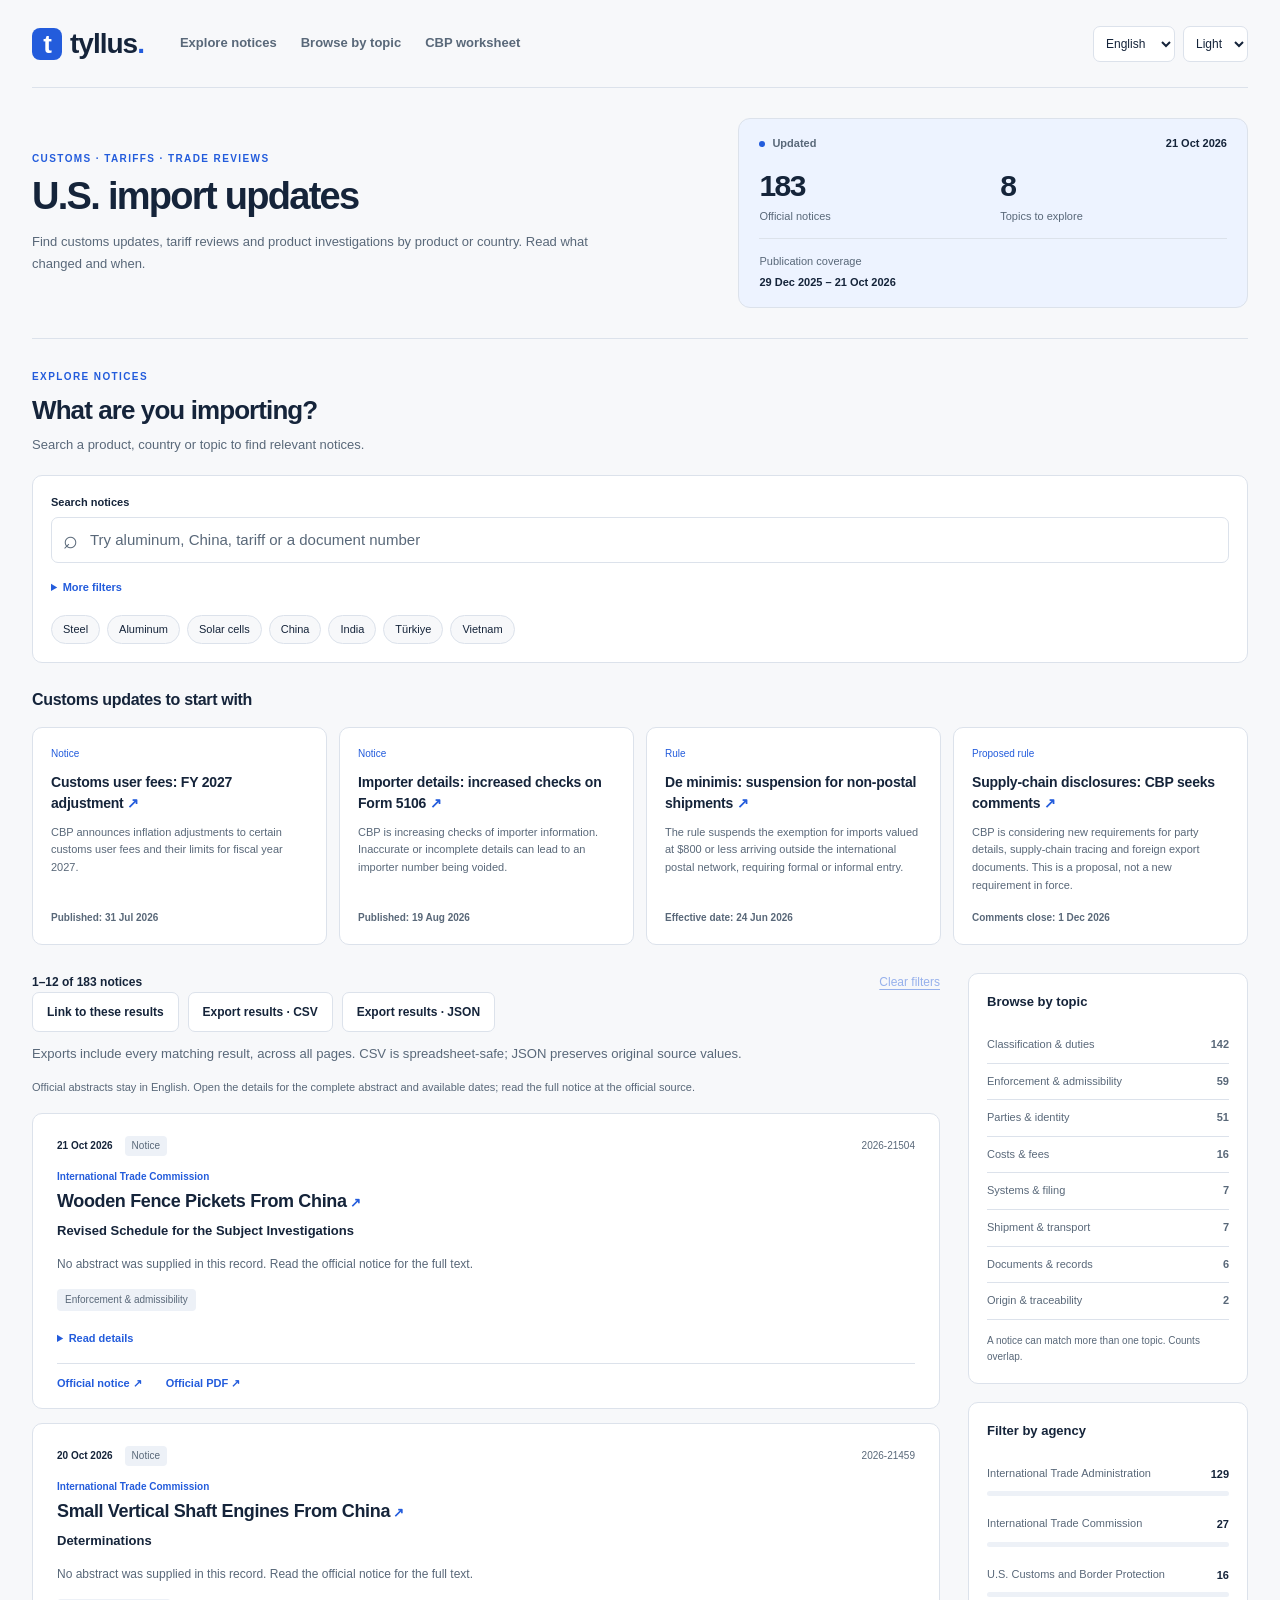
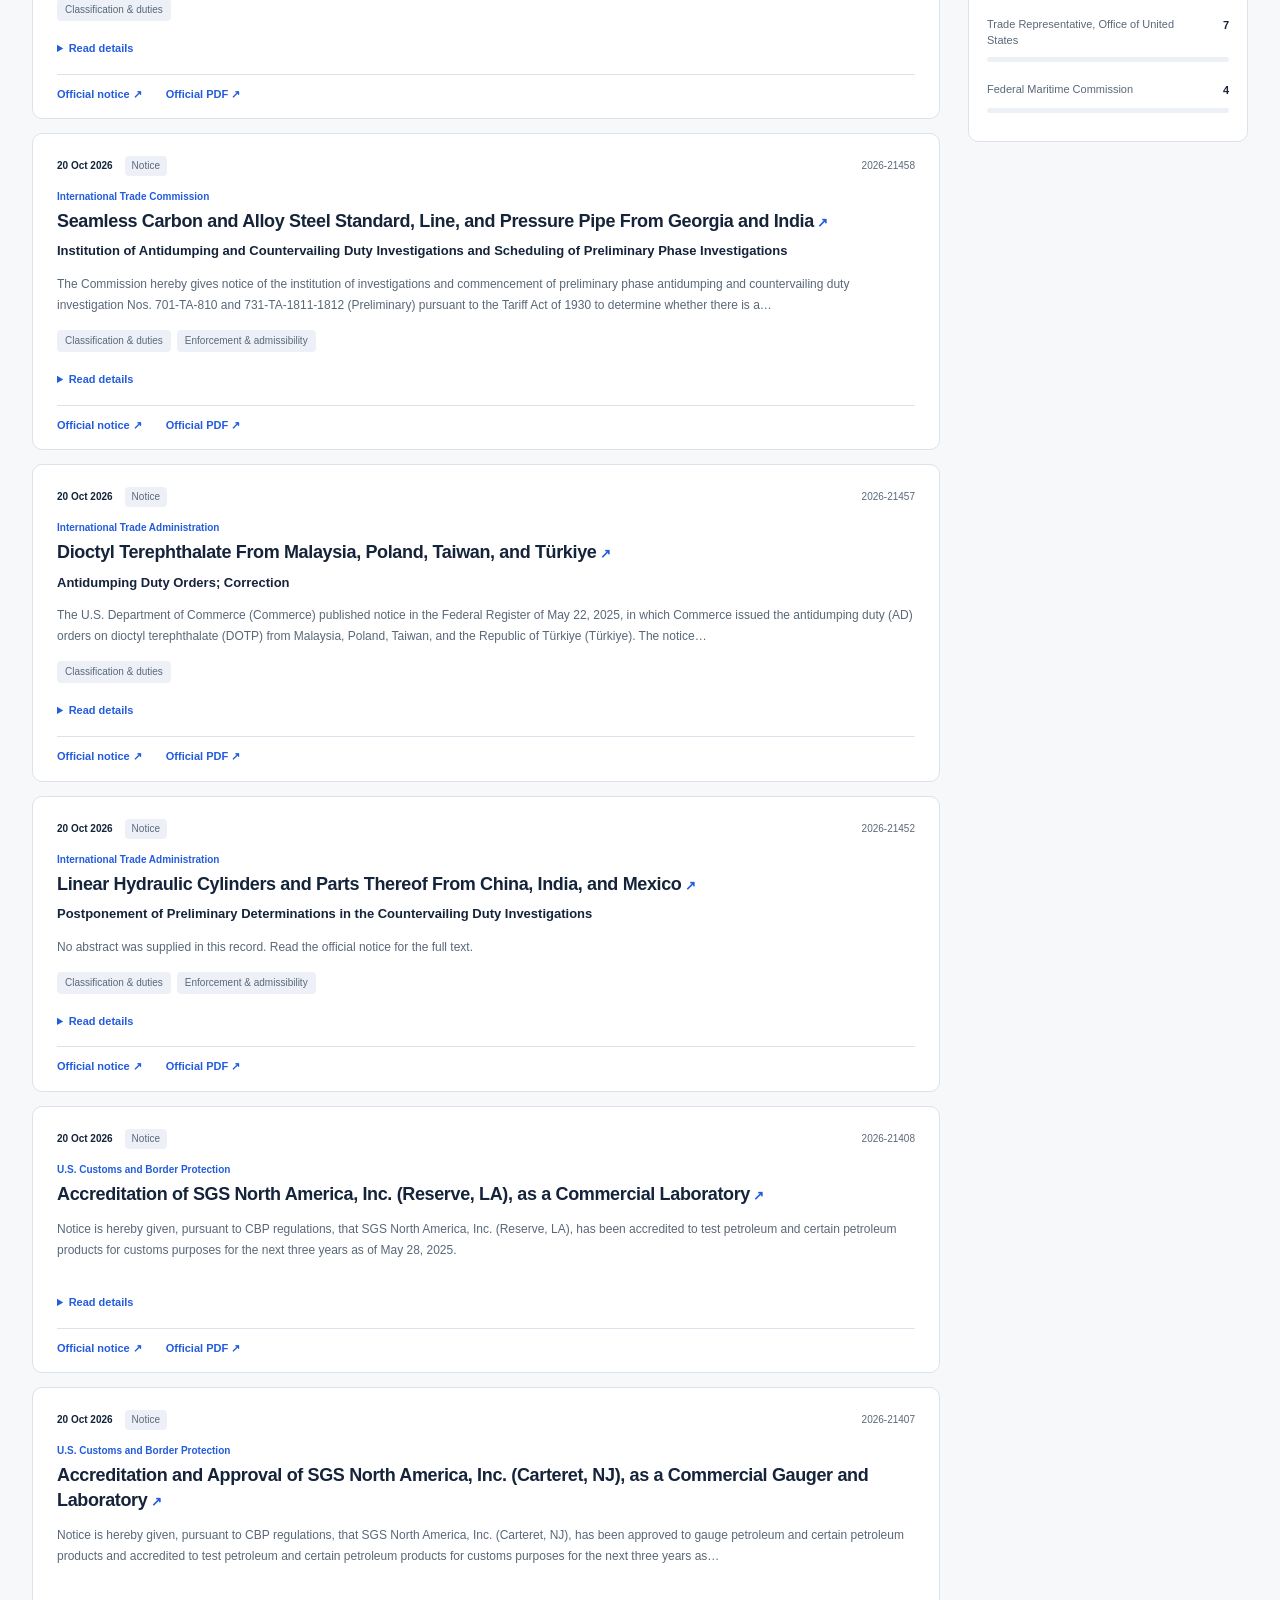
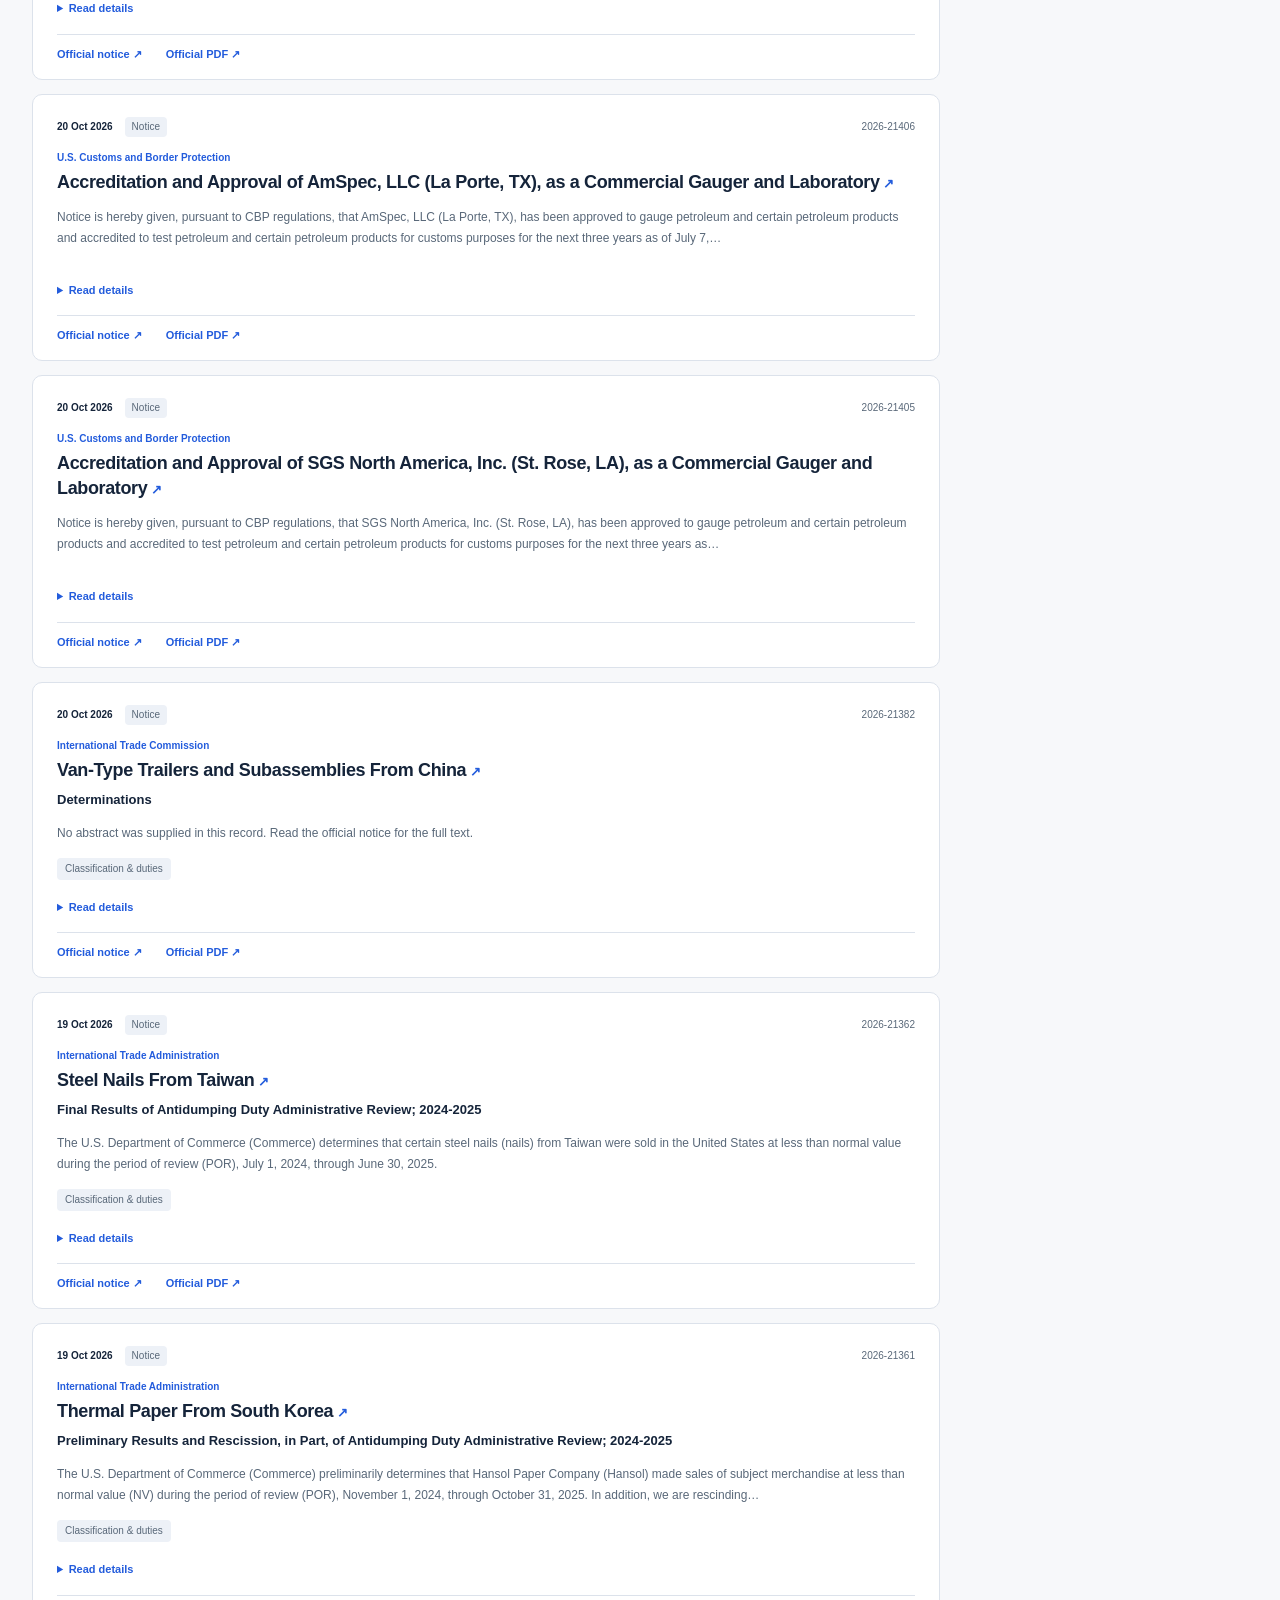
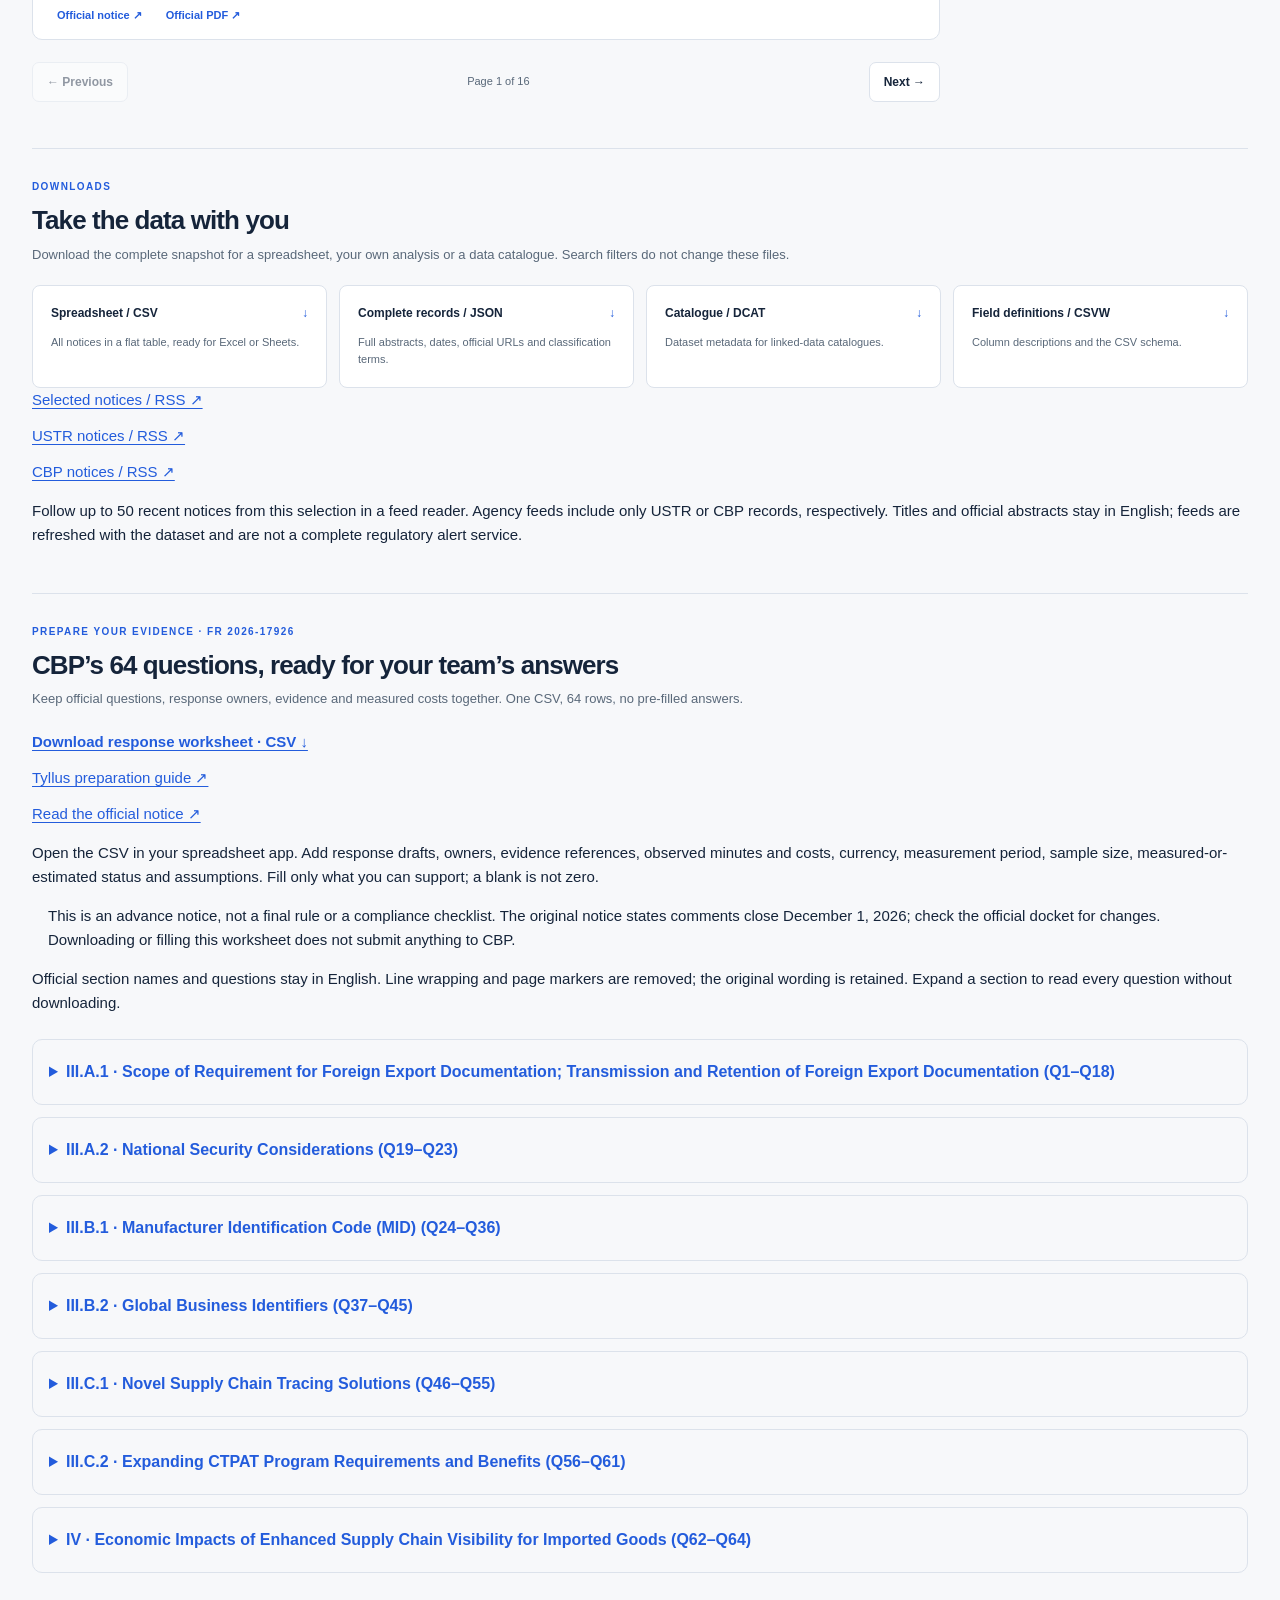
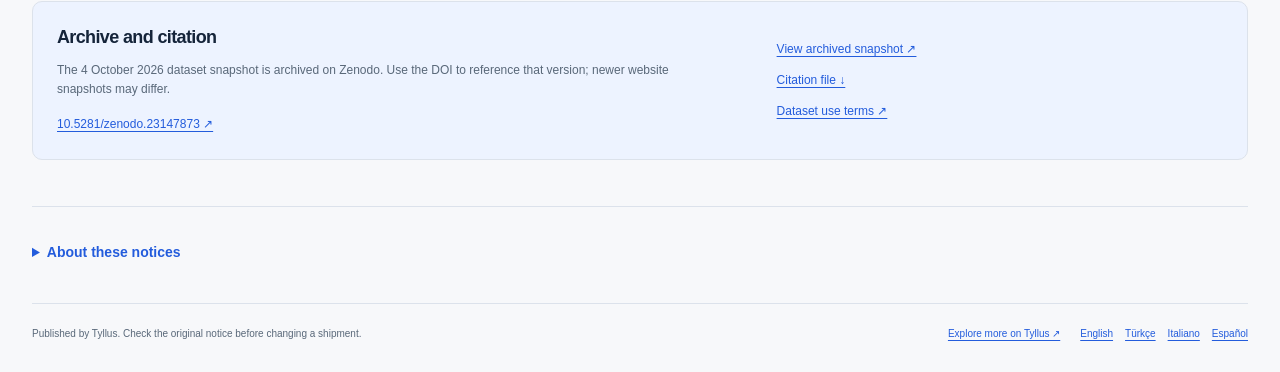
==== commit 69537c5b: "Synchronize183-record public snapshot after approved outreach" ====
--- a/en/index.html
+++ b/en/index.html
@@ -44,13 +44,13 @@
     />
     <script src="../assets/theme.js?v=d2b4598b7397"></script>
     <script type="application/ld+json">
-      {"@context": "https://schema.org", "@type": "Dataset", "name": "Tyllus U.S. Import Evidence Change Radar", "description": "Explore source-linked U.S. import notices, official summaries, agencies and evidence topics. Search the public dataset and download the snapshot.", "url": "https://finbie-side-projects.github.io/tyllus-import-evidence-data/en/", "inLanguage": "en", "dateModified": "2026-10-21", "temporalCoverage": "2025-12-29/2026-10-13", "isBasedOn": "https://www.tyllus.com/en/resources/us-import-evidence-change-radar", "creator": {"@type": "Organization", "name": "Tyllus", "url": "https://www.tyllus.com/"}, "license": "https://www.tyllus.com/en/terms-of-use", "distribution": [{"@type": "DataDownload", "encodingFormat": "application/json", "contentUrl": "https://finbie-side-projects.github.io/tyllus-import-evidence-data/data/us-import-evidence-change-radar.json"}, {"@type": "DataDownload", "encodingFormat": "text/csv", "contentUrl": "https://finbie-side-projects.github.io/tyllus-import-evidence-data/data/us-import-evidence-change-radar.csv"}, {"@type": "DataDownload", "encodingFormat": "application/ld+json", "contentUrl": "https://finbie-side-projects.github.io/tyllus-import-evidence-data/data/us-import-evidence-change-radar.dcat.json"}]}
+      {"@context": "https://schema.org", "@type": "Dataset", "name": "Tyllus U.S. Import Evidence Change Radar", "description": "Explore source-linked U.S. import notices, official summaries, agencies and evidence topics. Search the public dataset and download the snapshot.", "url": "https://finbie-side-projects.github.io/tyllus-import-evidence-data/en/", "inLanguage": "en", "dateModified": "2026-10-21", "temporalCoverage": "2025-12-29/2026-10-21", "isBasedOn": "https://www.tyllus.com/en/resources/us-import-evidence-change-radar", "creator": {"@type": "Organization", "name": "Tyllus", "url": "https://www.tyllus.com/"}, "license": "https://www.tyllus.com/en/terms-of-use", "distribution": [{"@type": "DataDownload", "encodingFormat": "application/json", "contentUrl": "https://finbie-side-projects.github.io/tyllus-import-evidence-data/data/us-import-evidence-change-radar.json"}, {"@type": "DataDownload", "encodingFormat": "text/csv", "contentUrl": "https://finbie-side-projects.github.io/tyllus-import-evidence-data/data/us-import-evidence-change-radar.csv"}, {"@type": "DataDownload", "encodingFormat": "application/ld+json", "contentUrl": "https://finbie-side-projects.github.io/tyllus-import-evidence-data/data/us-import-evidence-change-radar.dcat.json"}]}
     </script>
     <script id="interface-strings" type="application/json">
       {"pageTitle": "U.S. Import Evidence Radar | Tyllus", "description": "Explore source-linked U.S. import notices, official summaries, agencies and evidence topics. Search the public dataset and download the snapshot.", "skip": "Skip to notices", "explore": "Explore notices", "methodology": "About these notices", "downloads": "Downloads", "language": "Language", "theme": "Appearance", "light": "Light", "dark": "Dark", "eyebrow": "CUSTOMS · TARIFFS · TRADE REVIEWS", "heading": "U.S. import updates", "intro": "Find customs updates, tariff reviews and product investigations by product or country. Read what changed and when.", "snapshot": "Updated", "coverage": "Publication coverage", "notices": "Official notices", "agencies": "Issuing agencies", "topics": "Topics to explore", "explorerTitle": "What are you importing?", "explorerIntro": "Search a product, country or topic to find relevant notices.", "sourceLanguage": "Official abstracts stay in English. Open the details for the complete abstract and available dates; read the full notice at the official source.", "search": "Search notices", "searchPlaceholder": "Try aluminum, China, tariff or a document number", "agency": "Agency", "allAgencies": "All agencies", "topic": "Evidence topic", "allTopics": "All topics", "type": "Notice type", "allTypes": "All types", "sort": "Sort by", "newest": "Newest first", "oldest": "Oldest first", "reset": "Clear filters", "results": "{start}–{end} of {count} notices", "page": "Page {current} of {total}", "previous": "Previous", "next": "Next", "emptyTitle": "No notices match these filters.", "emptyText": "Try another keyword or clear the filters to see the full snapshot.", "details": "Read details", "officialNotice": "Official notice", "officialPdf": "Official PDF", "fullAbstract": "Original summary", "noAbstract": "No abstract was supplied in this record. Read the official notice for the full text.", "published": "Published", "effective": "Effective date", "comments": "Comments close", "dockets": "Docket IDs", "action": "Action", "matchedTerms": "Classification match terms", "agencyTitle": "Filter by agency", "topicTitle": "Browse by topic", "topicNote": "A notice can match more than one topic. Counts overlap.", "methodTitle": "Where the data comes from", "methodIntro": "The snapshot preserves the original notices and adds a searchable evidence-topic classification. Here is what each part means.", "methodSourceTitle": "01 / Official sources", "methodSourceText": "Notices come from the Federal Register API for CBP, FMC, ITA, USITC and USTR. Every record links to the official publication and its PDF when available.", "methodMappingTitle": "02 / Topic matching", "methodMappingText": "Tyllus applies a deterministic keyword taxonomy. Expand a notice to see the exact terms that matched each topic. A topic match is a way to find records; it does not determine whether a notice applies to your shipment.", "methodDatesTitle": "03 / Dates and coverage", "methodDatesText": "Publication dates show when notices appeared in the Federal Register. Effective dates and comment deadlines appear only when the source supplies them. This is a dated snapshot; updates are run on demand.", "methodLimitTitle": "04 / Scope and interpretation", "methodLimitText": "This dataset is not a complete inventory of U.S. import requirements. Notices, final rules and proposed rules have different legal effects. Review the official source, its scope and dates before making an operational decision.", "downloadTitle": "Take the data with you", "downloadIntro": "Download the complete snapshot for a spreadsheet, your own analysis or a data catalogue. Search filters do not change these files.", "csvTitle": "Spreadsheet / CSV", "csvText": "All notices in a flat table, ready for Excel or Sheets.", "jsonTitle": "Complete records / JSON", "jsonText": "Full abstracts, dates, official URLs and classification terms.", "dcatTitle": "Catalogue / DCAT", "dcatText": "Dataset metadata for linked-data catalogues.", "csvwTitle": "Field definitions / CSVW", "csvwText": "Column descriptions and the CSV schema.", "manifest": "Verify file checksums", "history": "View version history", "citationTitle": "Archive and citation", "citationText": "The 4 October 2026 dataset snapshot is archived on Zenodo. Use the DOI to reference that version; newer website snapshots may differ.", "archive": "View archived snapshot", "cite": "Citation file", "terms": "Dataset use terms", "tyllusRadar": "Explore more on Tyllus", "footer": "Published by Tyllus. Check the original notice before changing a shipment.", "notice": "Notice", "rule": "Rule", "proposedRule": "Proposed rule", "notSupplied": "Not supplied", "downloadCsv": "Download CSV", "topicLabels": {"documents-records": "Documents & records", "party-identity": "Parties & identity", "origin-traceability": "Origin & traceability", "classification-duties": "Classification & duties", "shipment-transport": "Shipment & transport", "systems-filing": "Systems & filing", "cost-impact": "Costs & fees", "enforcement-admissibility": "Enforcement & admissibility"}, "months": ["Jan", "Feb", "Mar", "Apr", "May", "Jun", "Jul", "Aug", "Sep", "Oct", "Nov", "Dec"], "languageLabels": {"en": "English", "tr": "Türkçe", "it": "Italiano", "es": "Español"}, "featuredTitle": "Customs updates to start with", "featuredIntro": "Fees, importer details and shipment disclosures — open an update to read what it says.", "quickSearch": "Browse common searches", "originalTitle": "Full notice title", "featured": {"2026-15530": {"title": "Customs user fees: FY 2027 adjustment", "summary": "CBP announces inflation adjustments to certain customs user fees and their limits for fiscal year 2027."}, "2026-16911": {"title": "Importer details: increased checks on Form 5106", "summary": "CBP is increasing checks of importer information. Inaccurate or incomplete details can lead to an importer number being voided."}, "2026-12670": {"title": "De minimis: suspension for non-postal shipments", "summary": "The rule suspends the exemption for imports valued at $800 or less arriving outside the international postal network, requiring formal or informal entry."}, "2026-17926": {"title": "Supply-chain disclosures: CBP seeks comments", "summary": "CBP is considering new requirements for party details, supply-chain tracing and foreign export documents. This is a proposal, not a new requirement in force."}}, "quickLabels": ["Steel", "Aluminum", "Solar cells", "China", "India", "Türkiye", "Vietnam"], "moreFilters": "More filters", "paginationLabel": "Notice pages", "rssTitle": "Selected notices / RSS", "ustrRssTitle": "USTR notices / RSS", "cbpRssTitle": "CBP notices / RSS", "rssText": "Follow up to 50 recent notices from this selection in a feed reader. Agency feeds include only USTR or CBP records, respectively. Titles and official abstracts stay in English; feeds are refreshed with the dataset and are not a complete regulatory alert service.", "selectionActions": "Use these results", "shareSelection": "Link to these results", "selectionCsv": "Export results · CSV", "selectionJson": "Export results · JSON", "selectionHint": "Exports include every matching result, across all pages. CSV is spreadsheet-safe; JSON preserves original source values.", "worksheetNav": "CBP worksheet", "worksheetEyebrow": "Prepare your evidence · FR 2026-17926", "worksheetTitle": "CBP’s 64 questions, ready for your team’s answers", "worksheetIntro": "Keep official questions, response owners, evidence and measured costs together. One CSV, 64 rows, no pre-filled answers.", "worksheetDownload": "Download response worksheet · CSV", "worksheetContext": "Tyllus preparation guide", "worksheetOfficial": "Read the official notice", "worksheetInstructions": "Open the CSV in your spreadsheet app. Add response drafts, owners, evidence references, observed minutes and costs, currency, measurement period, sample size, measured-or-estimated status and assumptions. Fill only what you can support; a blank is not zero.", "worksheetBoundary": "This is an advance notice, not a final rule or a compliance checklist. The original notice states comments close December 1, 2026; check the official docket for changes. Downloading or filling this worksheet does not submit anything to CBP.", "worksheetLanguage": "Official section names and questions stay in English. Line wrapping and page markers are removed; the original wording is retained. Expand a section to read every question without downloading.", "worksheetSourcePage": "Official PDF · page"}
     </script>
     <script id="notice-data" type="application/json">
-      {"schemaVersion":1,"taxonomyVersion":1,"generatedAt":"2026-10-21T06:00:00.000Z","deliveryMode":"live","source":{"name":"Federal Register API","url":"https://www.federalregister.gov/api/v1/documents.json","agencySlugs":["u-s-customs-and-border-protection","federal-maritime-commission","international-trade-administration","international-trade-commission","trade-representative-office-of-united-states"]},"methodology":{"classification":"deterministic-keyword-match","legalBoundary":"Evidence-domain matches are discovery aids, not legal advice, compliance decisions, risk scores, or statements that a proposal is in force.","officialLanguage":"en"},"notices":[{"id":"2026-20884","title":"Advance Traveler Information for Rail","abstract":"U.S. Customs and Border Protection (CBP) is proposing to require rail carriers to transmit advance electronic traveler information to CBP for any individual (crew and passengers) who is arriving in or departing from the United States on board a train. The rail carrier also would be required to transmit an advance notice of arrival or departure, as applicable, for the train. This rule would enhance security while facilitating legitimate international travel on board trains.","sourceType":"Proposed Rule","action":"Notice of proposed rulemaking.","agency":"U.S. Customs and Border Protection","agencySlug":"u-s-customs-and-border-protection","publicationDate":"2026-10-13","commentsCloseOn":"2026-12-14","effectiveOn":null,"docketIds":["Docket No. USCBP-2026-0992"],"officialUrl":"https://www.federalregister.gov/documents/2026/10/13/2026-20884/advance-traveler-information-for-rail","pdfUrl":"https://www.govinfo.gov/content/pkg/FR-2026-10-13/pdf/2026-20884.pdf","officialLanguage":"en","evidenceDomains":[{"id":"shipment-transport","matchedTerms":["carrier"]}],"radarUrl":"https://www.tyllus.com/en/resources/us-import-evidence-change-radar/2026-20884"},{"id":"2026-20857","title":"North American Free Trade Agreement (NAFTA), Article 1904; Binational Panel Review: Notice of Panel Decision","abstract":"On October 5, 2026, the Binational Panel issued its Decision on the Second Redetermination on Remand in the matter of Certain Softwood Lumber Products from Canada: Final Affirmative Countervailing Duty Determination (Secretariat File Number: USA-CDA-2017-1904-02). The Binational Panel affirmed the U.S. Department of Commerce's Second Redetermination on Remand.","sourceType":"Notice","action":"Notice of panel decision.","agency":"International Trade Administration","agencySlug":"international-trade-administration","publicationDate":"2026-10-13","commentsCloseOn":null,"effectiveOn":null,"docketIds":[],"officialUrl":"https://www.federalregister.gov/documents/2026/10/13/2026-20857/north-american-free-trade-agreement-nafta-article-1904-binational-panel-review-notice-of-panel","pdfUrl":"https://www.govinfo.gov/content/pkg/FR-2026-10-13/pdf/2026-20857.pdf","officialLanguage":"en","evidenceDomains":[{"id":"classification-duties","matchedTerms":["countervailing duty","duty"]}],"radarUrl":"https://www.tyllus.com/en/resources/us-import-evidence-change-radar/2026-20857"},{"id":"2026-20816","title":"Welded Stainless Steel Pressure Pipe From the Socialist Republic of Vietnam: Preliminary Results of and Intent To Rescind, in Part, Antidumping Duty Administrative Review; 2024-2025","abstract":"The U.S. Department of Commerce (Commerce) preliminarily determines that sales of welded stainless steel pressure pipe (stainless pressure pipe) from the Socialist Republic of Vietnam (Vietnam) were made at less than normal value (NV) during the period of review (POR) July 1, 2024, through June 30, 2025. Additionally, Commerce intends to preliminarily rescind the review, in part, with respect to seven companies. Interested parties are invited to comment on these preliminary results of review.","sourceType":"Notice","action":null,"agency":"International Trade Administration","agencySlug":"international-trade-administration","publicationDate":"2026-10-13","commentsCloseOn":null,"effectiveOn":null,"docketIds":["A-552-816"],"officialUrl":"https://www.federalregister.gov/documents/2026/10/13/2026-20816/welded-stainless-steel-pressure-pipe-from-the-socialist-republic-of-vietnam-preliminary-results-of","pdfUrl":"https://www.govinfo.gov/content/pkg/FR-2026-10-13/pdf/2026-20816.pdf","officialLanguage":"en","evidenceDomains":[{"id":"classification-duties","matchedTerms":["antidumping","duty"]}],"radarUrl":"https://www.tyllus.com/en/resources/us-import-evidence-change-radar/2026-20816"},{"id":"2026-20779","title":"Passenger Vehicle and Light Truck Tires From Thailand: Preliminary Results and Rescission, in Part, of Antidumping Duty Administrative Review; 2024-2025","abstract":"The U.S. Department of Commerce (Commerce) preliminarily determines that passenger vehicle and light truck tires (PVLT) from Thailand were sold in the United States at less than normal value during the period of review (POR) July 1, 2024, through June 30, 2025. Interested parties are invited to comment on these preliminary results.","sourceType":"Notice","action":null,"agency":"International Trade Administration","agencySlug":"international-trade-administration","publicationDate":"2026-10-09","commentsCloseOn":null,"effectiveOn":null,"docketIds":["A-549-842"],"officialUrl":"https://www.federalregister.gov/documents/2026/10/09/2026-20779/passenger-vehicle-and-light-truck-tires-from-thailand-preliminary-results-and-rescission-in-part-of","pdfUrl":"https://www.govinfo.gov/content/pkg/FR-2026-10-09/pdf/2026-20779.pdf","officialLanguage":"en","evidenceDomains":[{"id":"classification-duties","matchedTerms":["antidumping","duty"]}],"radarUrl":"https://www.tyllus.com/en/resources/us-import-evidence-change-radar/2026-20779"},{"id":"2026-20778","title":"Certain Hot-Rolled Steel Flat Products From the Republic of Korea: Final Results of Countervailing Duty Administrative Review; 2023","abstract":"The U.S. Department of Commerce (Commerce) determines Hyundai Steel Company (Hyundai Steel) and POSCO, producers/exporters of certain hot-rolled steel flat products (hot-rolled steel) from the Republic of Korea (Korea), received countervailable subsidies during the period of review (POR) January 1, 2023, through December 31, 2023.","sourceType":"Notice","action":null,"agency":"International Trade Administration","agencySlug":"international-trade-administration","publicationDate":"2026-10-09","commentsCloseOn":null,"effectiveOn":null,"docketIds":["C-580-884"],"officialUrl":"https://www.federalregister.gov/documents/2026/10/09/2026-20778/certain-hot-rolled-steel-flat-products-from-the-republic-of-korea-final-results-of-countervailing","pdfUrl":"https://www.govinfo.gov/content/pkg/FR-2026-10-09/pdf/2026-20778.pdf","officialLanguage":"en","evidenceDomains":[{"id":"party-identity","matchedTerms":["exporter"]},{"id":"classification-duties","matchedTerms":["countervailing duty","duty"]}],"radarUrl":"https://www.tyllus.com/en/resources/us-import-evidence-change-radar/2026-20778"},{"id":"2026-20777","title":"Certain Paper Shopping Bags From Cambodia: Preliminary Results of Antidumping Duty Administrative Review; 2024-2025","abstract":"The U.S. Department of Commerce (Commerce) preliminarily determines that certain paper shopping bags (paper shopping bags) from Cambodia were sold in the United States at less than normal value (NV) during the period of review (POR), January 3, 2024, through June 30, 2025. Interested parties are invited to comment on these preliminary results of review.","sourceType":"Notice","action":null,"agency":"International Trade Administration","agencySlug":"international-trade-administration","publicationDate":"2026-10-09","commentsCloseOn":null,"effectiveOn":null,"docketIds":["A-555-002"],"officialUrl":"https://www.federalregister.gov/documents/2026/10/09/2026-20777/certain-paper-shopping-bags-from-cambodia-preliminary-results-of-antidumping-duty-administrative","pdfUrl":"https://www.govinfo.gov/content/pkg/FR-2026-10-09/pdf/2026-20777.pdf","officialLanguage":"en","evidenceDomains":[{"id":"classification-duties","matchedTerms":["antidumping","duty"]}],"radarUrl":"https://www.tyllus.com/en/resources/us-import-evidence-change-radar/2026-20777"},{"id":"2026-20752","title":"Certain Hydrodermabrasion Systems and Components Thereof; Notice of Vacatur of the Commission's Final Determination and Mootness of the Investigation by the Federal Circuit Due to Patent Expiration","abstract":"Notice is hereby given that the U.S. International Trade Commission's (\"Commission\") final determination in the above- captioned investigation has been vacated by the U.S. Court of Appeals for the Federal Circuit (\"Federal Circuit\") and the investigation is terminated as moot as ordered by the Federal Circuit. The investigation was previously terminated on March 23, 2026.","sourceType":"Notice","action":"Notice.","agency":"International Trade Commission","agencySlug":"international-trade-commission","publicationDate":"2026-10-09","commentsCloseOn":null,"effectiveOn":null,"docketIds":["Investigation No. 337-TA-1408"],"officialUrl":"https://www.federalregister.gov/documents/2026/10/09/2026-20752/certain-hydrodermabrasion-systems-and-components-thereof-notice-of-vacatur-of-the-commissions-final","pdfUrl":"https://www.govinfo.gov/content/pkg/FR-2026-10-09/pdf/2026-20752.pdf","officialLanguage":"en","evidenceDomains":[{"id":"enforcement-admissibility","matchedTerms":["investigation"]}],"radarUrl":"https://www.tyllus.com/en/resources/us-import-evidence-change-radar/2026-20752"},{"id":"2026-20716","title":"Certain Dynamic Random Access Memory (DRAM) Devices, Products Containing the Same, and Components Thereof; Notice of Commission Determination Not To Review an Initial Determination Terminating the Investigation Based on Settlement; Termination of the Investigation","abstract":"Notice is hereby given that the U.S. International Trade Commission (\"the Commission\") has determined not to review an initial determination (\"ID\") (Order No. 31) issued by the presiding administrative law judge (\"ALJ\") granting an unopposed motion to terminate the investigation based on settlement. The investigation is terminated.","sourceType":"Notice","action":"Notice.","agency":"International Trade Commission","agencySlug":"international-trade-commission","publicationDate":"2026-10-09","commentsCloseOn":null,"effectiveOn":null,"docketIds":["Investigation No. 337-TA-1472"],"officialUrl":"https://www.federalregister.gov/documents/2026/10/09/2026-20716/certain-dynamic-random-access-memory-dram-devices-products-containing-the-same-and-components","pdfUrl":"https://www.govinfo.gov/content/pkg/FR-2026-10-09/pdf/2026-20716.pdf","officialLanguage":"en","evidenceDomains":[{"id":"enforcement-admissibility","matchedTerms":["investigation"]}],"radarUrl":"https://www.tyllus.com/en/resources/us-import-evidence-change-radar/2026-20716"},{"id":"2026-20715","title":"Phosphate Fertilizers From Morocco and Russia; Scheduling of Full Five-Year Reviews","abstract":"The Commission hereby gives notice of the scheduling of full reviews pursuant to the Tariff Act of 1930 to determine whether revocation of the countervailing duty orders on phosphate fertilizers from Morocco and Russia would be likely to lead to continuation or recurrence of material injury within a reasonably foreseeable time. The Commission has determined to exercise its authority to extend the review period by up to 90 days.","sourceType":"Notice","action":"Notice.","agency":"International Trade Commission","agencySlug":"international-trade-commission","publicationDate":"2026-10-09","commentsCloseOn":null,"effectiveOn":null,"docketIds":["Investigation Nos. 701-TA-650-651 (Review)"],"officialUrl":"https://www.federalregister.gov/documents/2026/10/09/2026-20715/phosphate-fertilizers-from-morocco-and-russia-scheduling-of-full-five-year-reviews","pdfUrl":"https://www.govinfo.gov/content/pkg/FR-2026-10-09/pdf/2026-20715.pdf","officialLanguage":"en","evidenceDomains":[{"id":"classification-duties","matchedTerms":["countervailing duty","tariff","duty"]}],"radarUrl":"https://www.tyllus.com/en/resources/us-import-evidence-change-radar/2026-20715"},{"id":"2026-20699","title":"Certain Corrosion-Resistant Steel Products From the Republic of Korea: Preliminary Results and Recission, In Part, of Countervailing Duty Administrative Review; 2024","abstract":"The U.S. Department of Commerce (Commerce) preliminarily determines that countervailable subsidies were provided to producers and exporters of certain corrosion-resistant steel products (CORE) from the Republic of Korea (Korea), during the period of review (POR) January 1, 2024, through December 31, 2024. In addition, Commerce is rescinding this review with respect to Dongkuk Coated Metal Co., Ltd (Dongkuk CM). Interested parties are invited to comment on these preliminary results.","sourceType":"Notice","action":null,"agency":"International Trade Administration","agencySlug":"international-trade-administration","publicationDate":"2026-10-08","commentsCloseOn":null,"effectiveOn":null,"docketIds":["C-580-879"],"officialUrl":"https://www.federalregister.gov/documents/2026/10/08/2026-20699/certain-corrosion-resistant-steel-products-from-the-republic-of-korea-preliminary-results-and","pdfUrl":"https://www.govinfo.gov/content/pkg/FR-2026-10-08/pdf/2026-20699.pdf","officialLanguage":"en","evidenceDomains":[{"id":"party-identity","matchedTerms":["exporter"]},{"id":"classification-duties","matchedTerms":["countervailing duty","duty"]}],"radarUrl":"https://www.tyllus.com/en/resources/us-import-evidence-change-radar/2026-20699"},{"id":"2026-20698","title":"Certain Corrosion-Resistant Steel Products From the Republic of Korea: Preliminary Results and Rescission, in Part, of Antidumping Duty Administrative Review; 2024-2025","abstract":"The U.S. Department of Commerce (Commerce) preliminarily determines that producers/exporters subject to this review made sales of subject merchandise at less than normal value (NV) during the period of review (POR), July 1, 2024, through June 30, 2025. Interested parties are invited to comment on these preliminary results of review.","sourceType":"Notice","action":null,"agency":"International Trade Administration","agencySlug":"international-trade-administration","publicationDate":"2026-10-08","commentsCloseOn":null,"effectiveOn":null,"docketIds":["A-580-878"],"officialUrl":"https://www.federalregister.gov/documents/2026/10/08/2026-20698/certain-corrosion-resistant-steel-products-from-the-republic-of-korea-preliminary-results-and","pdfUrl":"https://www.govinfo.gov/content/pkg/FR-2026-10-08/pdf/2026-20698.pdf","officialLanguage":"en","evidenceDomains":[{"id":"party-identity","matchedTerms":["exporter"]},{"id":"classification-duties","matchedTerms":["antidumping","duty"]}],"radarUrl":"https://www.tyllus.com/en/resources/us-import-evidence-change-radar/2026-20698"},{"id":"2026-20697","title":"Chromium Trioxide From the Republic of Türkiye: Final Affirmative Determination of Sales at Less Than Fair Value","abstract":"The U.S. Department of Commerce (Commerce) determines that chromium trioxide from the Republic of T[uuml]rkiye (T[uuml]rkiye) is being, or is likely to be, sold in the United States at less than fair value (LTFV). The period of investigation (POI) is July 1, 2024, through June 30, 2025.","sourceType":"Notice","action":null,"agency":"International Trade Administration","agencySlug":"international-trade-administration","publicationDate":"2026-10-08","commentsCloseOn":null,"effectiveOn":null,"docketIds":["A-489-856"],"officialUrl":"https://www.federalregister.gov/documents/2026/10/08/2026-20697/chromium-trioxide-from-the-republic-of-trkiye-final-affirmative-determination-of-sales-at-less-than","pdfUrl":"https://www.govinfo.gov/content/pkg/FR-2026-10-08/pdf/2026-20697.pdf","officialLanguage":"en","evidenceDomains":[{"id":"enforcement-admissibility","matchedTerms":["investigation"]}],"radarUrl":"https://www.tyllus.com/en/resources/us-import-evidence-change-radar/2026-20697"},{"id":"2026-20696","title":"Chromium Trioxide From India: Final Affirmative Countervailing Duty Determination","abstract":"The U.S. Department of Commerce (Commerce) determines that countervailable subsidies are being provided to producers and exporters of chromium trioxide from India during the period of investigation (POI), January 1, 2024, through December 31, 2024.","sourceType":"Notice","action":null,"agency":"International Trade Administration","agencySlug":"international-trade-administration","publicationDate":"2026-10-08","commentsCloseOn":null,"effectiveOn":null,"docketIds":["C-533-945"],"officialUrl":"https://www.federalregister.gov/documents/2026/10/08/2026-20696/chromium-trioxide-from-india-final-affirmative-countervailing-duty-determination","pdfUrl":"https://www.govinfo.gov/content/pkg/FR-2026-10-08/pdf/2026-20696.pdf","officialLanguage":"en","evidenceDomains":[{"id":"party-identity","matchedTerms":["exporter"]},{"id":"classification-duties","matchedTerms":["countervailing duty","duty"]},{"id":"enforcement-admissibility","matchedTerms":["investigation"]}],"radarUrl":"https://www.tyllus.com/en/resources/us-import-evidence-change-radar/2026-20696"},{"id":"2026-20695","title":"Chromium Trioxide From India: Final Affirmative Determination of Sales at Less Than Fair Value","abstract":"The U.S. Department of Commerce (Commerce) determines that chromium trioxide from India is being, or is likely to be, sold in the United States at less than fair value (LTFV). The period of investigation (POI) is July 1, 2024, through June 30, 2025.","sourceType":"Notice","action":null,"agency":"International Trade Administration","agencySlug":"international-trade-administration","publicationDate":"2026-10-08","commentsCloseOn":null,"effectiveOn":null,"docketIds":["A-533-944"],"officialUrl":"https://www.federalregister.gov/documents/2026/10/08/2026-20695/chromium-trioxide-from-india-final-affirmative-determination-of-sales-at-less-than-fair-value","pdfUrl":"https://www.govinfo.gov/content/pkg/FR-2026-10-08/pdf/2026-20695.pdf","officialLanguage":"en","evidenceDomains":[{"id":"enforcement-admissibility","matchedTerms":["investigation"]}],"radarUrl":"https://www.tyllus.com/en/resources/us-import-evidence-change-radar/2026-20695"},{"id":"2026-20694","title":"Certain Steel Nails From the Republic of Korea: Preliminary Results and Rescission, in Part of Antidumping Duty Administrative Review; 2024-2025","abstract":"The U.S. Department of Commerce (Commerce) preliminarily determines that producers/exporters subject to this review made sales of subject merchandise at less than normal value (NV) during the period of review (POR), July 1, 2024, through June 30, 2025. In addition, we are rescinding the review with respect to three companies. Interested parties are invited to comment on these preliminary results of review.","sourceType":"Notice","action":null,"agency":"International Trade Administration","agencySlug":"international-trade-administration","publicationDate":"2026-10-08","commentsCloseOn":null,"effectiveOn":null,"docketIds":["A-580-874"],"officialUrl":"https://www.federalregister.gov/documents/2026/10/08/2026-20694/certain-steel-nails-from-the-republic-of-korea-preliminary-results-and-rescission-in-part-of","pdfUrl":"https://www.govinfo.gov/content/pkg/FR-2026-10-08/pdf/2026-20694.pdf","officialLanguage":"en","evidenceDomains":[{"id":"party-identity","matchedTerms":["exporter"]},{"id":"classification-duties","matchedTerms":["antidumping","duty"]}],"radarUrl":"https://www.tyllus.com/en/resources/us-import-evidence-change-radar/2026-20694"},{"id":"2026-20693","title":"Notice of Scope Ruling Applications Filed in Antidumping and Countervailing Duty Proceedings","abstract":"The U.S. Department of Commerce (Commerce) received scope ruling applications, requesting that scope inquiries be conducted to determine whether identified products are covered by the scope of antidumping duty (AD) and/or countervailing duty (CVD) orders and that Commerce issue scope rulings pursuant to those inquiries. In accordance with Commerce's regulations, we are notifying the public of the filing of the scope ruling applications listed below in the month of August 2026.","sourceType":"Notice","action":null,"agency":"International Trade Administration","agencySlug":"international-trade-administration","publicationDate":"2026-10-08","commentsCloseOn":null,"effectiveOn":null,"docketIds":[],"officialUrl":"https://www.federalregister.gov/documents/2026/10/08/2026-20693/notice-of-scope-ruling-applications-filed-in-antidumping-and-countervailing-duty-proceedings","pdfUrl":"https://www.govinfo.gov/content/pkg/FR-2026-10-08/pdf/2026-20693.pdf","officialLanguage":"en","evidenceDomains":[{"id":"classification-duties","matchedTerms":["antidumping","countervailing duty","duty","scope ruling"]},{"id":"systems-filing","matchedTerms":["filing"]}],"radarUrl":"https://www.tyllus.com/en/resources/us-import-evidence-change-radar/2026-20693"},{"id":"2026-20692","title":"N-Cyclohexylbenzothiazole-2-Sulfenamide From the People's Republic of China: Preliminary Affirmative Countervailing Duty Determination, Preliminary Affirmative Critical Circumstances Determination, and Alignment of Final Determination With Final Antidumping Duty Determination","abstract":"The U.S. Department of Commerce (Commerce) preliminarily determines that countervailable subsidies are being provided to producers and exporters of N-Cyclohexylbenzothiazole-2-Sulfenamide (CBS) from the People's Republic of China (China). The period of investigation is January 1, 2025, through December 31, 2025. Interested parties are invited to comment on this preliminary determination.","sourceType":"Notice","action":null,"agency":"International Trade Administration","agencySlug":"international-trade-administration","publicationDate":"2026-10-08","commentsCloseOn":null,"effectiveOn":null,"docketIds":["C-570-235"],"officialUrl":"https://www.federalregister.gov/documents/2026/10/08/2026-20692/n-cyclohexylbenzothiazole-2-sulfenamide-from-the-peoples-republic-of-china-preliminary-affirmative","pdfUrl":"https://www.govinfo.gov/content/pkg/FR-2026-10-08/pdf/2026-20692.pdf","officialLanguage":"en","evidenceDomains":[{"id":"party-identity","matchedTerms":["exporter"]},{"id":"classification-duties","matchedTerms":["antidumping","countervailing duty","duty"]},{"id":"enforcement-admissibility","matchedTerms":["investigation"]}],"radarUrl":"https://www.tyllus.com/en/resources/us-import-evidence-change-radar/2026-20692"},{"id":"2026-20691","title":"Certain Paper Shopping Bags From Taiwan: Preliminary Results and Rescission, in Part, of Antidumping Duty Administrative Review; 2024-2025","abstract":"The U.S. Department of Commerce (Commerce) is conducting an administrative review of the antidumping duty (AD) order on certain paper shopping bags (paper bags) from Taiwan for the period of review (POR) January 3, 2024, through June 30, 2025. Commerce preliminarily finds that Haur Tyi Paper Bag Co., Ltd (Haurtyi) did not make sales of subject merchandise at prices below normal value (NV) during the POR. Additionally, we are rescinding this review, in part, with respect to five companies for which all requests for review were withdrawn. We invite interested parties to comment on these preliminary results.","sourceType":"Notice","action":null,"agency":"International Trade Administration","agencySlug":"international-trade-administration","publicationDate":"2026-10-08","commentsCloseOn":null,"effectiveOn":null,"docketIds":["A-583-872"],"officialUrl":"https://www.federalregister.gov/documents/2026/10/08/2026-20691/certain-paper-shopping-bags-from-taiwan-preliminary-results-and-rescission-in-part-of-antidumping","pdfUrl":"https://www.govinfo.gov/content/pkg/FR-2026-10-08/pdf/2026-20691.pdf","officialLanguage":"en","evidenceDomains":[{"id":"classification-duties","matchedTerms":["antidumping","duty"]},{"id":"cost-impact","matchedTerms":["price"]}],"radarUrl":"https://www.tyllus.com/en/resources/us-import-evidence-change-radar/2026-20691"},{"id":"2026-20690","title":"Oleoresin Paprika From India: Antidumping Duty Order and Countervailing Duty Order","abstract":"Based on affirmative final determinations by the U.S. Department of Commerce (Commerce) and the U.S. International Trade Commission (ITC), Commerce is issuing antidumping duty (AD) and countervailing duty (CVD) orders on oleoresin paprika from India.","sourceType":"Notice","action":null,"agency":"International Trade Administration","agencySlug":"international-trade-administration","publicationDate":"2026-10-08","commentsCloseOn":null,"effectiveOn":null,"docketIds":["A-533-938, C-533-939"],"officialUrl":"https://www.federalregister.gov/documents/2026/10/08/2026-20690/oleoresin-paprika-from-india-antidumping-duty-order-and-countervailing-duty-order","pdfUrl":"https://www.govinfo.gov/content/pkg/FR-2026-10-08/pdf/2026-20690.pdf","officialLanguage":"en","evidenceDomains":[{"id":"classification-duties","matchedTerms":["antidumping","countervailing duty","duty"]}],"radarUrl":"https://www.tyllus.com/en/resources/us-import-evidence-change-radar/2026-20690"},{"id":"2026-20689","title":"Forged Steel Fluid End Blocks From Germany: Final Results of the Antidumping Duty Administrative Review; 2024","abstract":"The U.S. Department of Commerce (Commerce) determines that BGH Edelstahl Siegen GmbH did not make sales of certain forged steel fluid end blocks (fluid end blocks) from Germany at less than normal value during the period of review (POR), January 1, 2024, through December 31, 2024.","sourceType":"Notice","action":null,"agency":"International Trade Administration","agencySlug":"international-trade-administration","publicationDate":"2026-10-08","commentsCloseOn":null,"effectiveOn":null,"docketIds":["A-428-847"],"officialUrl":"https://www.federalregister.gov/documents/2026/10/08/2026-20689/forged-steel-fluid-end-blocks-from-germany-final-results-of-the-antidumping-duty-administrative","pdfUrl":"https://www.govinfo.gov/content/pkg/FR-2026-10-08/pdf/2026-20689.pdf","officialLanguage":"en","evidenceDomains":[{"id":"classification-duties","matchedTerms":["antidumping","duty"]}],"radarUrl":"https://www.tyllus.com/en/resources/us-import-evidence-change-radar/2026-20689"},{"id":"2026-20675","title":"Certain Electric Aircraft, Power Systems for Electric Aircraft, and Components Thereof; Notice of a Commission Determination Not To Review an Initial Determination Granting Complainant's Motion To Amend the Notice of Institution of Investigation","abstract":"Notice is hereby given that the U.S. International Trade Commission has determined not to review the presiding administrative law judge's (\"ALJ\") initial determination (\"ID\") (Order No. 12) granting Complainant Archer Aviation Inc.'s motion to amend the notice of institution of investigation (\"NOI\") to correct a typographical error.","sourceType":"Notice","action":"Notice.","agency":"International Trade Commission","agencySlug":"international-trade-commission","publicationDate":"2026-10-08","commentsCloseOn":null,"effectiveOn":null,"docketIds":["Investigation No. 337-TA-1499"],"officialUrl":"https://www.federalregister.gov/documents/2026/10/08/2026-20675/certain-electric-aircraft-power-systems-for-electric-aircraft-and-components-thereof-notice-of-a","pdfUrl":"https://www.govinfo.gov/content/pkg/FR-2026-10-08/pdf/2026-20675.pdf","officialLanguage":"en","evidenceDomains":[{"id":"enforcement-admissibility","matchedTerms":["investigation"]}],"radarUrl":"https://www.tyllus.com/en/resources/us-import-evidence-change-radar/2026-20675"},{"id":"2026-20673","title":"Seamless Carbon and Alloy Steel Standard, Line, and Pressure Pipe From Czechia, Russia, South Korea, and Ukraine; Scheduling of Full Five-Year Reviews","abstract":"The Commission hereby gives notice of the scheduling of full reviews pursuant to the Tariff Act of 1930 to determine whether revocation of the antidumping duty orders on seamless carbon and alloy steel standard, line, and pressure pipe from Russia and South Korea and countervailing duty orders on seamless carbon and alloy steel standard, line, and pressure pipe from Czechia, Russia, South Korea, and Ukraine would be likely to lead to continuation or recurrence of material injury within a reasonably foreseeable time. The Commission has determined to exercise its authority to extend the review period by up to 90 days.","sourceType":"Notice","action":"Notice.","agency":"International Trade Commission","agencySlug":"international-trade-commission","publicationDate":"2026-10-08","commentsCloseOn":null,"effectiveOn":null,"docketIds":["Investigation Nos. 701-TA-654-655 and 731-TA-1529-1532 (Review)"],"officialUrl":"https://www.federalregister.gov/documents/2026/10/08/2026-20673/seamless-carbon-and-alloy-steel-standard-line-and-pressure-pipe-from-czechia-russia-south-korea-and","pdfUrl":"https://www.govinfo.gov/content/pkg/FR-2026-10-08/pdf/2026-20673.pdf","officialLanguage":"en","evidenceDomains":[{"id":"classification-duties","matchedTerms":["antidumping","countervailing duty","tariff","duty"]}],"radarUrl":"https://www.tyllus.com/en/resources/us-import-evidence-change-radar/2026-20673"},{"id":"2026-20650","title":"Low-Value Shipments","abstract":"This document proposes to amend the U.S. Customs and Border Protection regulations to modify filing requirements for informal entries of goods valued at $2,500 or less and to establish a new electronic informal entry type for merchandise entering through the mail environment. This document also proposes other related changes such as requiring an additional data element for carriers pertaining to mail shipments and imposing bonding requirements for certain informal entries.","sourceType":"Proposed Rule","action":"Notice of proposed rulemaking.","agency":"U.S. Customs and Border Protection","agencySlug":"u-s-customs-and-border-protection","publicationDate":"2026-10-08","commentsCloseOn":"2026-12-07","effectiveOn":null,"docketIds":["USCBP-2026-0298"],"officialUrl":"https://www.federalregister.gov/documents/2026/10/08/2026-20650/low-value-shipments","pdfUrl":"https://www.govinfo.gov/content/pkg/FR-2026-10-08/pdf/2026-20650.pdf","officialLanguage":"en","evidenceDomains":[{"id":"documents-records","matchedTerms":["document"]},{"id":"shipment-transport","matchedTerms":["carrier"]},{"id":"systems-filing","matchedTerms":["filing"]}],"radarUrl":"https://www.tyllus.com/en/resources/us-import-evidence-change-radar/2026-20650"},{"id":"2026-20619","title":"Corrugated Die-Cut Cardboard Boxes From China, Malaysia, and Turkey; Revised Schedule for the Subject Investigations","abstract":null,"sourceType":"Notice","action":"Notice.","agency":"International Trade Commission","agencySlug":"international-trade-commission","publicationDate":"2026-10-08","commentsCloseOn":null,"effectiveOn":null,"docketIds":["Investigation Nos. 701-TA-806 and 731-TA-1805-1807 (Preliminary)"],"officialUrl":"https://www.federalregister.gov/documents/2026/10/08/2026-20619/corrugated-die-cut-cardboard-boxes-from-china-malaysia-and-turkey-revised-schedule-for-the-subject","pdfUrl":"https://www.govinfo.gov/content/pkg/FR-2026-10-08/pdf/2026-20619.pdf","officialLanguage":"en","evidenceDomains":[{"id":"enforcement-admissibility","matchedTerms":["investigation"]}],"radarUrl":"https://www.tyllus.com/en/resources/us-import-evidence-change-radar/2026-20619"},{"id":"2026-20615","title":"Request for Comments on the Effect of the European Union's Carbon Border Adjustment Mechanism and the Proposals To Expand Coverage on U.S. Trade","abstract":"The Office of the United States Trade Representative (USTR) invites comments regarding the current and potential impact of the European Union's (EU) Carbon Border Adjustment Mechanism (CBAM) on U.S. producers, including small- and medium-sized producers; workers; U.S. direct and indirect exports; and overall U.S. trade with the EU. Under CBAM, EU importers of products covered by the CBAM (covered products) in the aluminum, cement, electricity, fertilizer, hydrogen, and iron and steel sectors are required to declare information on carbon dioxide and other specified greenhouse gas emissions generated in the production of imported goods and to purchase CBAM certificates based on the amount of that embedded carbon. The EU began the full implementation of CBAM on January 1, 2026. The EU is also considering legislative proposals to expand CBAM coverage to downstream steel- and aluminum-intensive products. USTR is seeking comments on the impact of the CBAM on U.S. trade with the EU, as well as the potential impact of the EU's proposals to expand CBAM coverage. Such comments will help inform continued USTR and U.S. government engagement with the EU on CBAM.","sourceType":"Notice","action":"Request for comments.","agency":"Trade Representative, Office of United States","agencySlug":"trade-representative-office-of-united-states","publicationDate":"2026-10-08","commentsCloseOn":"2026-11-09","effectiveOn":null,"docketIds":["USTR-2026-0661"],"officialUrl":"https://www.federalregister.gov/documents/2026/10/08/2026-20615/request-for-comments-on-the-effect-of-the-european-unions-carbon-border-adjustment-mechanism-and-the","pdfUrl":"https://www.govinfo.gov/content/pkg/FR-2026-10-08/pdf/2026-20615.pdf","officialLanguage":"en","evidenceDomains":[{"id":"documents-records","matchedTerms":["certificate"]},{"id":"party-identity","matchedTerms":["importer"]}],"radarUrl":"https://www.tyllus.com/en/resources/us-import-evidence-change-radar/2026-20615"},{"id":"2026-20614","title":"Forged Steel Fittings From India and South Korea; Cancellation of Hearing for Antidumping and Countervailing Duty Reviews","abstract":null,"sourceType":"Notice","action":"Notice.","agency":"International Trade Commission","agencySlug":"international-trade-commission","publicationDate":"2026-10-08","commentsCloseOn":null,"effectiveOn":null,"docketIds":["Investigation Nos. 701-TA-631 and 731-TA-1463-1464 (Review)"],"officialUrl":"https://www.federalregister.gov/documents/2026/10/08/2026-20614/forged-steel-fittings-from-india-and-south-korea-cancellation-of-hearing-for-antidumping-and","pdfUrl":"https://www.govinfo.gov/content/pkg/FR-2026-10-08/pdf/2026-20614.pdf","officialLanguage":"en","evidenceDomains":[{"id":"classification-duties","matchedTerms":["antidumping","countervailing duty","duty"]}],"radarUrl":"https://www.tyllus.com/en/resources/us-import-evidence-change-radar/2026-20614"},{"id":"2026-20609","title":"Oleoresin Paprika From India; Determinations","abstract":null,"sourceType":"Notice","action":null,"agency":"International Trade Commission","agencySlug":"international-trade-commission","publicationDate":"2026-10-08","commentsCloseOn":null,"effectiveOn":null,"docketIds":["Investigation Nos. 701-TA-771 and 731-TA-1755 (Final)"],"officialUrl":"https://www.federalregister.gov/documents/2026/10/08/2026-20609/oleoresin-paprika-from-india-determinations","pdfUrl":"https://www.govinfo.gov/content/pkg/FR-2026-10-08/pdf/2026-20609.pdf","officialLanguage":"en","evidenceDomains":[{"id":"classification-duties","matchedTerms":["trade-remedy determination"]}],"radarUrl":"https://www.tyllus.com/en/resources/us-import-evidence-change-radar/2026-20609"},{"id":"2026-20551","title":"Certain Paper Shopping Bags From Colombia: Preliminary Results of Antidumping Duty Administrative Review; 2024-2025","abstract":"The U.S. Department of Commerce (Commerce) preliminarily finds that Ditar S.A. (Ditar) made sales of certain paper shopping bags (paper shopping bags) from Colombia at less than normal value (NV) during the period of review (POR), January 3, 2024, through June 30, 2025. We invite interested parties to comment on these preliminary results.","sourceType":"Notice","action":null,"agency":"International Trade Administration","agencySlug":"international-trade-administration","publicationDate":"2026-10-07","commentsCloseOn":null,"effectiveOn":null,"docketIds":["A-301-805"],"officialUrl":"https://www.federalregister.gov/documents/2026/10/07/2026-20551/certain-paper-shopping-bags-from-colombia-preliminary-results-of-antidumping-duty-administrative","pdfUrl":"https://www.govinfo.gov/content/pkg/FR-2026-10-07/pdf/2026-20551.pdf","officialLanguage":"en","evidenceDomains":[{"id":"classification-duties","matchedTerms":["antidumping","duty"]}],"radarUrl":"https://www.tyllus.com/en/resources/us-import-evidence-change-radar/2026-20551"},{"id":"2026-20549","title":"Certain Paper Shopping Bags From Malaysia: Preliminary Results, Preliminary Determination of No Shipments and Rescission, in Part, of Antidumping Duty Administrative Review; 2024-2025","abstract":"The U.S. Department of Commerce (Commerce) preliminarily determines that Hexachase Packaging Sdn. Bhd. (Hexachase) made sales of subject merchandise at less than normal value (NV) during the period of review (POR), January 3, 2024, through June 30, 2025. Commerce also preliminarily determines that Sin Boon Beng Printing Sdn. Bhd. (SBBP), made no shipments during the POR. Finally, we are rescinding the review with respect to two companies. Interested parties are invited to comment on these preliminary results of review.","sourceType":"Notice","action":null,"agency":"International Trade Administration","agencySlug":"international-trade-administration","publicationDate":"2026-10-07","commentsCloseOn":null,"effectiveOn":null,"docketIds":["A-557-825"],"officialUrl":"https://www.federalregister.gov/documents/2026/10/07/2026-20549/certain-paper-shopping-bags-from-malaysia-preliminary-results-preliminary-determination-of-no","pdfUrl":"https://www.govinfo.gov/content/pkg/FR-2026-10-07/pdf/2026-20549.pdf","officialLanguage":"en","evidenceDomains":[{"id":"classification-duties","matchedTerms":["antidumping","duty"]}],"radarUrl":"https://www.tyllus.com/en/resources/us-import-evidence-change-radar/2026-20549"},{"id":"2026-20547","title":"Certain Paper Shopping Bags From India: Preliminary Results and Rescission, in Part of Antidumping Duty Administrative Review; 2024-2025","abstract":"The U.S. Department of Commerce (Commerce) preliminarily determines that Ckaari Packaging Private Limited (Ckaari) and Velvin Packaging Solution Private Limited, Velvin Paper Products, and the Velvin Group (collectively, Velvin) made sales of certain paper shopping bags (paper bags) from India at less than normal value (NV) during the period of review (POR), January 3, 2024, through June 30, 2025. In addition, we are rescinding the review, in part, with respect to seven companies. Interested parties are invited to comment on these preliminary results of review.","sourceType":"Notice","action":null,"agency":"International Trade Administration","agencySlug":"international-trade-administration","publicationDate":"2026-10-07","commentsCloseOn":null,"effectiveOn":null,"docketIds":["A-533-917"],"officialUrl":"https://www.federalregister.gov/documents/2026/10/07/2026-20547/certain-paper-shopping-bags-from-india-preliminary-results-and-rescission-in-part-of-antidumping","pdfUrl":"https://www.govinfo.gov/content/pkg/FR-2026-10-07/pdf/2026-20547.pdf","officialLanguage":"en","evidenceDomains":[{"id":"classification-duties","matchedTerms":["antidumping","duty"]}],"radarUrl":"https://www.tyllus.com/en/resources/us-import-evidence-change-radar/2026-20547"},{"id":"2026-20511","title":"Notice of Conforming Amendment to Product Exclusion: China's Acts, Policies, and Practices Related to Technology Transfer, Intellectual Property, and Innovation","abstract":"Effective July 1, 2026, the U.S. International Trade Commission (USITC) implemented certain changes to statistical reporting categories in the Harmonized Tariff Schedule of the United States (HTSUS). As a result of these changes, USTR is making a conforming amendment to an additional product exclusion associated with the Section 301 investigation of China's Acts, Policies, and Practices Related to Technology Transfer, Intellectual Property, and Innovation.","sourceType":"Notice","action":"Notice.","agency":"Trade Representative, Office of United States","agencySlug":"trade-representative-office-of-united-states","publicationDate":"2026-10-07","commentsCloseOn":null,"effectiveOn":"2026-07-01","docketIds":[],"officialUrl":"https://www.federalregister.gov/documents/2026/10/07/2026-20511/notice-of-conforming-amendment-to-product-exclusion-chinas-acts-policies-and-practices-related-to","pdfUrl":"https://www.govinfo.gov/content/pkg/FR-2026-10-07/pdf/2026-20511.pdf","officialLanguage":"en","evidenceDomains":[{"id":"classification-duties","matchedTerms":["tariff"]},{"id":"enforcement-admissibility","matchedTerms":["investigation"]}],"radarUrl":"https://www.tyllus.com/en/resources/us-import-evidence-change-radar/2026-20511"},{"id":"2026-20510","title":"Continuation of Actions: China's Acts, Policies, and Practices Related to Technology Transfer, Intellectual Property, and Innovation","abstract":"In a notice published on May 6, 2026, the Office of the United States Trade Representative (USTR) announced the first step in the second, statutory four-year review process of the two actions taken as a result of the investigation of China's acts, policies, and practices related to technology transfer, intellectual property, and innovation. The notice informed representatives of domestic industries that benefit from the actions, as modified, of the possible termination of the actions and of the opportunity for the representatives to request continuation of the actions. USTR received requests for continuation of both actions from representatives of domestic industries that benefit from the actions. Accordingly, the actions have not terminated and will remain in effect, subject to possible further modifications, including any modifications resulting from the statutory four-year review.","sourceType":"Notice","action":"China's Acts, Policies, and Practices Related to Technology Transfer, Intellectual Property, and Innovation","agency":"Trade Representative, Office of United States","agencySlug":"trade-representative-office-of-united-states","publicationDate":"2026-10-07","commentsCloseOn":null,"effectiveOn":null,"docketIds":[],"officialUrl":"https://www.federalregister.gov/documents/2026/10/07/2026-20510/continuation-of-actions-chinas-acts-policies-and-practices-related-to-technology-transfer","pdfUrl":"https://www.govinfo.gov/content/pkg/FR-2026-10-07/pdf/2026-20510.pdf","officialLanguage":"en","evidenceDomains":[{"id":"enforcement-admissibility","matchedTerms":["investigation"]}],"radarUrl":"https://www.tyllus.com/en/resources/us-import-evidence-change-radar/2026-20510"},{"id":"2026-20490","title":"New Mexico Institute of Mining and Technology et.al, Notice of Decision on Application for Duty-Free Entry of Scientific Instruments","abstract":null,"sourceType":"Notice","action":null,"agency":"International Trade Administration","agencySlug":"international-trade-administration","publicationDate":"2026-10-06","commentsCloseOn":null,"effectiveOn":null,"docketIds":[],"officialUrl":"https://www.federalregister.gov/documents/2026/10/06/2026-20490/new-mexico-institute-of-mining-and-technology-etal-notice-of-decision-on-application-for-duty-free","pdfUrl":"https://www.govinfo.gov/content/pkg/FR-2026-10-06/pdf/2026-20490.pdf","officialLanguage":"en","evidenceDomains":[{"id":"classification-duties","matchedTerms":["duty"]}],"radarUrl":"https://www.tyllus.com/en/resources/us-import-evidence-change-radar/2026-20490"},{"id":"2026-20489","title":"Circular Welded Carbon-Quality Steel Pipe From the United Arab Emirates: Final Results of Antidumping Duty Administrative Review; 2023-2024","abstract":"The U.S. Department of Commerce (Commerce) determines that producers/exporters subject to this review made sales of subject merchandise at less than normal value (NV) during the period of review (POR), December 1, 2023, through November 30, 2024.","sourceType":"Notice","action":null,"agency":"International Trade Administration","agencySlug":"international-trade-administration","publicationDate":"2026-10-06","commentsCloseOn":null,"effectiveOn":null,"docketIds":["A-520-807"],"officialUrl":"https://www.federalregister.gov/documents/2026/10/06/2026-20489/circular-welded-carbon-quality-steel-pipe-from-the-united-arab-emirates-final-results-of-antidumping","pdfUrl":"https://www.govinfo.gov/content/pkg/FR-2026-10-06/pdf/2026-20489.pdf","officialLanguage":"en","evidenceDomains":[{"id":"party-identity","matchedTerms":["exporter"]},{"id":"classification-duties","matchedTerms":["antidumping","duty"]}],"radarUrl":"https://www.tyllus.com/en/resources/us-import-evidence-change-radar/2026-20489"},{"id":"2026-20488","title":"Certain Frozen Warmwater Shrimp From Thailand: Final Results of Antidumping Duty Administrative Review and Final Determination of No Shipments; 2024-2025","abstract":"The U.S. Department of Commerce (Commerce) determines that certain producers/exporters subject to this administrative review made sales of certain frozen warmwater shrimp (shrimp) from Thailand at less than normal value during the period of review (POR), February 1, 2024, through January 31, 2025.","sourceType":"Notice","action":null,"agency":"International Trade Administration","agencySlug":"international-trade-administration","publicationDate":"2026-10-06","commentsCloseOn":null,"effectiveOn":null,"docketIds":["A-549-822"],"officialUrl":"https://www.federalregister.gov/documents/2026/10/06/2026-20488/certain-frozen-warmwater-shrimp-from-thailand-final-results-of-antidumping-duty-administrative","pdfUrl":"https://www.govinfo.gov/content/pkg/FR-2026-10-06/pdf/2026-20488.pdf","officialLanguage":"en","evidenceDomains":[{"id":"party-identity","matchedTerms":["exporter"]},{"id":"classification-duties","matchedTerms":["antidumping","duty"]}],"radarUrl":"https://www.tyllus.com/en/resources/us-import-evidence-change-radar/2026-20488"},{"id":"2026-20484","title":"Certain Uncoated Paper From Portugal: Final Results of Antidumping Duty Administrative Review; 2024-2025","abstract":"The U.S. Department of Commerce (Commerce) determines that The Navigator Company, S.A (Navigator), the only producer/exporter subject to this review, made sales of subject merchandise at less than normal value (NV) during the period of review (POR), March 1, 2024, through February 28, 2025.","sourceType":"Notice","action":null,"agency":"International Trade Administration","agencySlug":"international-trade-administration","publicationDate":"2026-10-06","commentsCloseOn":null,"effectiveOn":null,"docketIds":["A-471-807"],"officialUrl":"https://www.federalregister.gov/documents/2026/10/06/2026-20484/certain-uncoated-paper-from-portugal-final-results-of-antidumping-duty-administrative-review","pdfUrl":"https://www.govinfo.gov/content/pkg/FR-2026-10-06/pdf/2026-20484.pdf","officialLanguage":"en","evidenceDomains":[{"id":"party-identity","matchedTerms":["exporter"]},{"id":"classification-duties","matchedTerms":["antidumping","duty"]}],"radarUrl":"https://www.tyllus.com/en/resources/us-import-evidence-change-radar/2026-20484"},{"id":"2026-20482","title":"Large Diameter Welded Pipe From the Republic of Türkiye: Final Results of Countervailing Duty Administrative Review; 2024","abstract":"The U.S. Department of Commerce (Commerce) determines countervailable subsidies were provided to HDM [Ccedil]elik Boru Sanayi Ve Ticaret A.S. (HDM [Ccedil]elik), a producer/exporter of large diameter welded pipe (welded pipe) from the Republic of T[uuml]rkiye (T[uuml]rkiye) during the period of review, January 1, 2024, through December 31, 2024.","sourceType":"Notice","action":null,"agency":"International Trade Administration","agencySlug":"international-trade-administration","publicationDate":"2026-10-06","commentsCloseOn":null,"effectiveOn":null,"docketIds":["C-489-834"],"officialUrl":"https://www.federalregister.gov/documents/2026/10/06/2026-20482/large-diameter-welded-pipe-from-the-republic-of-trkiye-final-results-of-countervailing-duty","pdfUrl":"https://www.govinfo.gov/content/pkg/FR-2026-10-06/pdf/2026-20482.pdf","officialLanguage":"en","evidenceDomains":[{"id":"party-identity","matchedTerms":["exporter"]},{"id":"classification-duties","matchedTerms":["countervailing duty","duty"]}],"radarUrl":"https://www.tyllus.com/en/resources/us-import-evidence-change-radar/2026-20482"},{"id":"2026-20481","title":"Drawn Stainless Steel Sinks From the People's Republic of China: Final Results of the Expedited First and Second Sunset Reviews of the Countervailing Duty Order; Correction","abstract":"The U.S. Department of Commerce (Commerce) published notice in the Federal Register of July 25, 2018 and October 20, 2023 in which Commerce announced the final results of the first and second sunset reviews of the countervailing duty (CVD) order on drawn stainless steel sinks from the People's Republic of China (China). These notices incorrectly stated an all-others rate of 8.61 percent.","sourceType":"Notice","action":"Notice; correction.","agency":"International Trade Administration","agencySlug":"international-trade-administration","publicationDate":"2026-10-06","commentsCloseOn":null,"effectiveOn":null,"docketIds":["C-570-984"],"officialUrl":"https://www.federalregister.gov/documents/2026/10/06/2026-20481/drawn-stainless-steel-sinks-from-the-peoples-republic-of-china-final-results-of-the-expedited-first","pdfUrl":"https://www.govinfo.gov/content/pkg/FR-2026-10-06/pdf/2026-20481.pdf","officialLanguage":"en","evidenceDomains":[{"id":"classification-duties","matchedTerms":["countervailing duty","duty"]},{"id":"cost-impact","matchedTerms":["rate"]}],"radarUrl":"https://www.tyllus.com/en/resources/us-import-evidence-change-radar/2026-20481"},{"id":"2026-20384","title":"Methionine From France, Japan, and Spain: Final Results of the Expedited First Sunset Reviews of the Antidumping Duty Orders","abstract":"The U.S. Department of Commerce (Commerce) finds that revocation of the antidumping duty (AD) orders on methionine from France, Japan, and Spain would be likely to lead to continuation or recurrence of dumping, at the levels indicated in the \"Final Results of Sunset Reviews\" section of this notice.","sourceType":"Notice","action":null,"agency":"International Trade Administration","agencySlug":"international-trade-administration","publicationDate":"2026-10-05","commentsCloseOn":null,"effectiveOn":null,"docketIds":["A-427-831, A-588-879, A-469-822"],"officialUrl":"https://www.federalregister.gov/documents/2026/10/05/2026-20384/methionine-from-france-japan-and-spain-final-results-of-the-expedited-first-sunset-reviews-of-the","pdfUrl":"https://www.govinfo.gov/content/pkg/FR-2026-10-05/pdf/2026-20384.pdf","officialLanguage":"en","evidenceDomains":[{"id":"classification-duties","matchedTerms":["antidumping","duty"]}],"radarUrl":"https://www.tyllus.com/en/resources/us-import-evidence-change-radar/2026-20384"},{"id":"2026-20383","title":"Melamine From the People's Republic of China: Final Results of the Expedited Second Sunset Review of the Antidumping Duty Order","abstract":"The U.S. Department of Commerce (Commerce) finds that revocation of the antidumping duty (AD) order on melamine from the People's Republic of China (China) would be likely to lead to continuation or recurrence of dumping, at the levels indicated in the \"Final Results of Sunset Review\" section of this notice.","sourceType":"Notice","action":null,"agency":"International Trade Administration","agencySlug":"international-trade-administration","publicationDate":"2026-10-05","commentsCloseOn":null,"effectiveOn":null,"docketIds":["A-570-020"],"officialUrl":"https://www.federalregister.gov/documents/2026/10/05/2026-20383/melamine-from-the-peoples-republic-of-china-final-results-of-the-expedited-second-sunset-review-of","pdfUrl":"https://www.govinfo.gov/content/pkg/FR-2026-10-05/pdf/2026-20383.pdf","officialLanguage":"en","evidenceDomains":[{"id":"classification-duties","matchedTerms":["antidumping","duty"]}],"radarUrl":"https://www.tyllus.com/en/resources/us-import-evidence-change-radar/2026-20383"},{"id":"2026-20382","title":"Mattresses From Poland: Preliminary Intent To Rescind Antidumping Duty Administrative Review; 2024-2025","abstract":"The U.S. Department of Commerce (Commerce) preliminarily determines that CORRECT--K. B[lstrok]aszczyk i Wsp[oacute]lnicy Sp. K. (CORRECT) did not make a bona fide sale of mattresses from Poland during the period of review (POR) of July 1, 2024 through June 30, 2025. Therefore, Commerce preliminarily intends to rescind this administrative review.","sourceType":"Notice","action":null,"agency":"International Trade Administration","agencySlug":"international-trade-administration","publicationDate":"2026-10-05","commentsCloseOn":null,"effectiveOn":null,"docketIds":["A-455-807"],"officialUrl":"https://www.federalregister.gov/documents/2026/10/05/2026-20382/mattresses-from-poland-preliminary-intent-to-rescind-antidumping-duty-administrative-review","pdfUrl":"https://www.govinfo.gov/content/pkg/FR-2026-10-05/pdf/2026-20382.pdf","officialLanguage":"en","evidenceDomains":[{"id":"classification-duties","matchedTerms":["antidumping","duty"]}],"radarUrl":"https://www.tyllus.com/en/resources/us-import-evidence-change-radar/2026-20382"},{"id":"2026-20381","title":"Certain Cut-to-Length Carbon Steel Plate From the People's Republic of China and the Russian Federation: Final Results of the Expedited Fifth Sunset Reviews of the Antidumping Duty Orders","abstract":"The U.S. Department of Commerce (Commerce) finds that revocation of the antidumping duty (AD) orders on certain cut-to-length carbon steel plate (CTL plate) from the People's Republic of China (China) and the Russian Federation (Russia) would be likely to lead to continuation or recurrence of dumping, at the levels indicated in the \"Final Results of Sunset Reviews\" section of this notice.","sourceType":"Notice","action":null,"agency":"International Trade Administration","agencySlug":"international-trade-administration","publicationDate":"2026-10-05","commentsCloseOn":null,"effectiveOn":null,"docketIds":["A-570-849, A-821-808"],"officialUrl":"https://www.federalregister.gov/documents/2026/10/05/2026-20381/certain-cut-to-length-carbon-steel-plate-from-the-peoples-republic-of-china-and-the-russian","pdfUrl":"https://www.govinfo.gov/content/pkg/FR-2026-10-05/pdf/2026-20381.pdf","officialLanguage":"en","evidenceDomains":[{"id":"classification-duties","matchedTerms":["antidumping","duty"]}],"radarUrl":"https://www.tyllus.com/en/resources/us-import-evidence-change-radar/2026-20381"},{"id":"2026-20380","title":"Large Diameter Welded Pipe From the Republic of Türkiye: Final Results of Antidumping Duty Administrative Review; 2024-2025; Correction","abstract":"The U.S. Department of Commerce (Commerce) published notice in the Federal Register of September 25, 2026, in which Commerce announced the final results of the 2024-2025 administrative review of the antidumping duty (AD) order on large diameter welded pipe (welded pipe) from the Republic of T[uuml]rkiye (T[uuml]rkiye). This notice corrects the name of Cimtas Boru Imalatlari ve Ticaret Ltd., a company that was not selected for individual examination.","sourceType":"Notice","action":"Notice; correction.","agency":"International Trade Administration","agencySlug":"international-trade-administration","publicationDate":"2026-10-05","commentsCloseOn":null,"effectiveOn":null,"docketIds":["A-489-833"],"officialUrl":"https://www.federalregister.gov/documents/2026/10/05/2026-20380/large-diameter-welded-pipe-from-the-republic-of-trkiye-final-results-of-antidumping-duty","pdfUrl":"https://www.govinfo.gov/content/pkg/FR-2026-10-05/pdf/2026-20380.pdf","officialLanguage":"en","evidenceDomains":[{"id":"classification-duties","matchedTerms":["antidumping","duty"]}],"radarUrl":"https://www.tyllus.com/en/resources/us-import-evidence-change-radar/2026-20380"},{"id":"2026-20379","title":"Certain Potassium Phosphate Salts From the People's Republic of China: Final Results of the Expedited Third Sunset Review of the Countervailing Duty Order","abstract":"The U.S. Department of Commerce (Commerce) finds that revocation of the countervailing duty (CVD) order on certain potassium phosphate salts (phosphate salts) from the People's Republic of China (China) would be likely to lead to continuation or recurrence of countervailable subsidies at the levels indicated in the \"Final Results of Sunset Review\" section of this notice.","sourceType":"Notice","action":null,"agency":"International Trade Administration","agencySlug":"international-trade-administration","publicationDate":"2026-10-05","commentsCloseOn":null,"effectiveOn":null,"docketIds":["C-570-963"],"officialUrl":"https://www.federalregister.gov/documents/2026/10/05/2026-20379/certain-potassium-phosphate-salts-from-the-peoples-republic-of-china-final-results-of-the-expedited","pdfUrl":"https://www.govinfo.gov/content/pkg/FR-2026-10-05/pdf/2026-20379.pdf","officialLanguage":"en","evidenceDomains":[{"id":"classification-duties","matchedTerms":["countervailing duty","duty"]}],"radarUrl":"https://www.tyllus.com/en/resources/us-import-evidence-change-radar/2026-20379"},{"id":"2026-20378","title":"Potassium Phosphate Salts From the People's Republic of China: Final Results of the Expedited Third Sunset Review of the Antidumping Duty Order","abstract":"The U.S. Department of Commerce (Commerce) finds that revocation of the antidumping duty (AD) order on certain potassium phosphate salts (salts) from the People's Republic of China (China) would be likely to lead to continuation or recurrence of dumping, at the levels indicated in the \"Final Results of Sunset Review\" section of this notice.","sourceType":"Notice","action":null,"agency":"International Trade Administration","agencySlug":"international-trade-administration","publicationDate":"2026-10-05","commentsCloseOn":null,"effectiveOn":null,"docketIds":["A-570-962"],"officialUrl":"https://www.federalregister.gov/documents/2026/10/05/2026-20378/potassium-phosphate-salts-from-the-peoples-republic-of-china-final-results-of-the-expedited-third","pdfUrl":"https://www.govinfo.gov/content/pkg/FR-2026-10-05/pdf/2026-20378.pdf","officialLanguage":"en","evidenceDomains":[{"id":"classification-duties","matchedTerms":["antidumping","duty"]}],"radarUrl":"https://www.tyllus.com/en/resources/us-import-evidence-change-radar/2026-20378"},{"id":"2026-20377","title":"Passenger Vehicle and Light Truck Tires From the Socialist Republic of Vietnam: Final Results of the Expedited First Sunset Review of the Countervailing Duty Order","abstract":"The U.S. Department of Commerce (Commerce) finds that revocation of the countervailing duty (CVD) order on passenger vehicle and light truck tires (PVLT) from the Socialist Republic of Vietnam (Vietnam) would be likely to lead to continuation or recurrence of countervailable subsidies at the levels indicated in the \"Final Results of Sunset Review\" section of this notice.","sourceType":"Notice","action":null,"agency":"International Trade Administration","agencySlug":"international-trade-administration","publicationDate":"2026-10-05","commentsCloseOn":null,"effectiveOn":null,"docketIds":["C-552-829"],"officialUrl":"https://www.federalregister.gov/documents/2026/10/05/2026-20377/passenger-vehicle-and-light-truck-tires-from-the-socialist-republic-of-vietnam-final-results-of-the","pdfUrl":"https://www.govinfo.gov/content/pkg/FR-2026-10-05/pdf/2026-20377.pdf","officialLanguage":"en","evidenceDomains":[{"id":"classification-duties","matchedTerms":["countervailing duty","duty"]}],"radarUrl":"https://www.tyllus.com/en/resources/us-import-evidence-change-radar/2026-20377"},{"id":"2026-20376","title":"Oil Country Tubular Goods From Ukraine: Preliminary Results of Antidumping Duty Administrative Review; 2024-2025","abstract":"The U.S. Department of Commerce (Commerce) preliminarily determines that the producer/exporter subject to this review made sales of subject merchandise at less than normal value (NV) during the period of review (POR), July 01, 2024, through June 30, 2025. Interested parties are invited to comment on these preliminary results of review.","sourceType":"Notice","action":null,"agency":"International Trade Administration","agencySlug":"international-trade-administration","publicationDate":"2026-10-05","commentsCloseOn":null,"effectiveOn":null,"docketIds":["A-823-815"],"officialUrl":"https://www.federalregister.gov/documents/2026/10/05/2026-20376/oil-country-tubular-goods-from-ukraine-preliminary-results-of-antidumping-duty-administrative-review","pdfUrl":"https://www.govinfo.gov/content/pkg/FR-2026-10-05/pdf/2026-20376.pdf","officialLanguage":"en","evidenceDomains":[{"id":"party-identity","matchedTerms":["exporter"]},{"id":"classification-duties","matchedTerms":["antidumping","duty"]}],"radarUrl":"https://www.tyllus.com/en/resources/us-import-evidence-change-radar/2026-20376"},{"id":"2026-20353","title":"Renewal of Agency Information Collections of Previously Approved Collections; FMC Assistance Center; 3072-0075; 60-Day Public Comment Request","abstract":"As part of our continuing effort to reduce paperwork and respondent burden, and as required by the Paperwork Reduction Act of 1995, the Federal Maritime Commission (Commission or FMC) invites comments on a web portal to collect information from the public regarding comments, complaints, concerns, reports of noncompliance, requests for investigation, and requests for alternative dispute resolution. The collection implements certain provisions of the Ocean Shipping Reform Act of 2022.","sourceType":"Notice","action":"Sixty-day notice; request for comments.","agency":"Federal Maritime Commission","agencySlug":"federal-maritime-commission","publicationDate":"2026-10-05","commentsCloseOn":"2026-12-04","effectiveOn":null,"docketIds":["FMC-2026-0397"],"officialUrl":"https://www.federalregister.gov/documents/2026/10/05/2026-20353/renewal-of-agency-information-collections-of-previously-approved-collections-fmc-assistance-center","pdfUrl":"https://www.govinfo.gov/content/pkg/FR-2026-10-05/pdf/2026-20353.pdf","officialLanguage":"en","evidenceDomains":[{"id":"shipment-transport","matchedTerms":["maritime"]},{"id":"enforcement-admissibility","matchedTerms":["investigation"]}],"radarUrl":"https://www.tyllus.com/en/resources/us-import-evidence-change-radar/2026-20353"},{"id":"2026-20349","title":"Railway Tank Cars and Parts Thereof From Mexico; Institution of Antidumping and Countervailing Duty Investigations and Scheduling of Preliminary Phase Investigations","abstract":"The Commission hereby gives notice of the institution of investigations and commencement of preliminary phase antidumping and countervailing duty investigation Nos. 701-TA-809 and 731-TA-1810 (Preliminary) pursuant to the Tariff Act of 1930 to determine whether there is a reasonable indication that an industry in the United States is materially injured or threatened with material injury, or the establishment of an industry in the United States is materially retarded, by reason of imports of railway tank cars and parts thereof from Mexico, provided for in subheading 8606.10.00 of the Harmonized Tariff Schedule of the United States, that are alleged to be sold in the United States at less than fair value and alleged to be subsidized by the government of Mexico. Unless the Department of Commerce (\"Commerce\") extends the time for initiation, the Commission must reach a preliminary determination in antidumping and countervailing duty investigations in 45 days, or in this case by November 16, 2026. The Commission's views must be transmitted to Commerce within five business days thereafter, or by November 23, 2026.","sourceType":"Notice","action":"Notice.","agency":"International Trade Commission","agencySlug":"international-trade-commission","publicationDate":"2026-10-05","commentsCloseOn":null,"effectiveOn":null,"docketIds":["Investigation Nos. 701-TA-809 and 731-TA-1810 (Preliminary)"],"officialUrl":"https://www.federalregister.gov/documents/2026/10/05/2026-20349/railway-tank-cars-and-parts-thereof-from-mexico-institution-of-antidumping-and-countervailing-duty","pdfUrl":"https://www.govinfo.gov/content/pkg/FR-2026-10-05/pdf/2026-20349.pdf","officialLanguage":"en","evidenceDomains":[{"id":"classification-duties","matchedTerms":["antidumping","countervailing duty","tariff","duty"]},{"id":"enforcement-admissibility","matchedTerms":["investigation"]}],"radarUrl":"https://www.tyllus.com/en/resources/us-import-evidence-change-radar/2026-20349"},{"id":"2026-20294","title":"Steel Concrete Reinforcing Bar From the Republic of Türkiye: Preliminary Results and Rescission, in Part, of Antidumping Duty Administrative Review; 2024-2025","abstract":"The U.S. Department of Commerce (Commerce) preliminarily determines that producers/exporters subject to this review made sales of subject merchandise at less than normal value (NV) during the period of review (POR), July 1, 2024, through June 30, 2025. In addition, we are rescinding the review with respect to three companies. Interested parties are invited to comment on these preliminary results of review.","sourceType":"Notice","action":null,"agency":"International Trade Administration","agencySlug":"international-trade-administration","publicationDate":"2026-10-05","commentsCloseOn":null,"effectiveOn":null,"docketIds":["A-489-829"],"officialUrl":"https://www.federalregister.gov/documents/2026/10/05/2026-20294/steel-concrete-reinforcing-bar-from-the-republic-of-trkiye-preliminary-results-and-rescission-in","pdfUrl":"https://www.govinfo.gov/content/pkg/FR-2026-10-05/pdf/2026-20294.pdf","officialLanguage":"en","evidenceDomains":[{"id":"party-identity","matchedTerms":["exporter"]},{"id":"classification-duties","matchedTerms":["antidumping","duty"]}],"radarUrl":"https://www.tyllus.com/en/resources/us-import-evidence-change-radar/2026-20294"},{"id":"2026-20286","title":"Amine Compounds From China; Institution of Antidumping and Countervailing Duty Investigations and Scheduling of Preliminary Phase Investigations","abstract":"The Commission hereby gives notice of the institution of investigations and commencement of preliminary phase antidumping and countervailing duty investigation Nos. 701-TA-808 and 731-TA-1809 (Preliminary) pursuant to the Tariff Act of 1930 to determine whether there is a reasonable indication that an industry in the United States is materially injured or threatened with material injury, or the establishment of an industry in the United States is materially retarded, by reason of imports of amine compounds from China, provided for in statistical reporting numbers 2909.11.00.00, 2921.29.00.55, 2922.19.96.90, and 2934.99.90.01 of the Harmonized Tariff Schedule of the United States, that are alleged to be sold in the United States at less than fair value and alleged to be subsidized by the Government of China. Unless the Department of Commerce (\"Commerce\") extends the time for initiation, the Commission must reach a preliminary determination in antidumping and countervailing duty investigations in 45 days, or in this case by November 13, 2026. The Commission's views must be transmitted to Commerce within five business days thereafter, or by November 20, 2026.","sourceType":"Notice","action":"Notice.","agency":"International Trade Commission","agencySlug":"international-trade-commission","publicationDate":"2026-10-05","commentsCloseOn":null,"effectiveOn":null,"docketIds":["Investigation Nos. 701-TA-808 and 731-TA-1809 (Preliminary)"],"officialUrl":"https://www.federalregister.gov/documents/2026/10/05/2026-20286/amine-compounds-from-china-institution-of-antidumping-and-countervailing-duty-investigations-and","pdfUrl":"https://www.govinfo.gov/content/pkg/FR-2026-10-05/pdf/2026-20286.pdf","officialLanguage":"en","evidenceDomains":[{"id":"classification-duties","matchedTerms":["antidumping","countervailing duty","tariff","duty"]},{"id":"enforcement-admissibility","matchedTerms":["investigation"]}],"radarUrl":"https://www.tyllus.com/en/resources/us-import-evidence-change-radar/2026-20286"},{"id":"2026-20282","title":"Certain Corrosion Inhibitors From the People's Republic of China: Final Results of Countervailing Duty Administrative Review; 2024","abstract":"The U.S. Department of Commerce (Commerce) determines that countervailable subsidies were provided to certain producers/exporters of certain corrosion inhibitors (corrosion inhibitors) from the People's Republic of China (China) during the period of review (POR) January 1, 2024, through December 31, 2024.","sourceType":"Notice","action":null,"agency":"International Trade Administration","agencySlug":"international-trade-administration","publicationDate":"2026-10-05","commentsCloseOn":null,"effectiveOn":null,"docketIds":["C-570-123"],"officialUrl":"https://www.federalregister.gov/documents/2026/10/05/2026-20282/certain-corrosion-inhibitors-from-the-peoples-republic-of-china-final-results-of-countervailing-duty","pdfUrl":"https://www.govinfo.gov/content/pkg/FR-2026-10-05/pdf/2026-20282.pdf","officialLanguage":"en","evidenceDomains":[{"id":"party-identity","matchedTerms":["exporter"]},{"id":"classification-duties","matchedTerms":["countervailing duty","duty"]}],"radarUrl":"https://www.tyllus.com/en/resources/us-import-evidence-change-radar/2026-20282"},{"id":"2026-20228","title":"Agency Information Collection Activities; Court-Ordered Refunds Under the International Emergency Economic Powers Act Worksheet","abstract":"The Department of Homeland Security, U.S. Customs and Border Protection (CBP) will be submitting the following information collection request to the Office of Management and Budget (OMB) for review and approval in accordance with the Paperwork Reduction Act of 1995 (PRA). The information collection is published in the Federal Register to obtain comments from the public and affected agencies.","sourceType":"Notice","action":"30-Day notice and request for comments.","agency":"U.S. Customs and Border Protection","agencySlug":"u-s-customs-and-border-protection","publicationDate":"2026-10-05","commentsCloseOn":null,"effectiveOn":null,"docketIds":["OMB Control Number 1651-0149"],"officialUrl":"https://www.federalregister.gov/documents/2026/10/05/2026-20228/agency-information-collection-activities-court-ordered-refunds-under-the-international-emergency","pdfUrl":"https://www.govinfo.gov/content/pkg/FR-2026-10-05/pdf/2026-20228.pdf","officialLanguage":"en","evidenceDomains":[],"radarUrl":"https://www.tyllus.com/en/resources/us-import-evidence-change-radar/2026-20228"},{"id":"2026-20272","title":"Certain Aluminum Foil From the Republic of Türkiye: Final Results of Countervailing Duty Administrative Review; 2023","abstract":"The U.S. Department of Commerce (Commerce) determines that countervailable subsidies were provided to producers and exporters of certain aluminum foil (aluminum foil) from the Republic of T[uuml]rkiye (T[uuml]rkiye), during the period of review (POR) January 1, 2023, through December 31, 2023.","sourceType":"Notice","action":null,"agency":"International Trade Administration","agencySlug":"international-trade-administration","publicationDate":"2026-10-02","commentsCloseOn":null,"effectiveOn":null,"docketIds":["C-489-845"],"officialUrl":"https://www.federalregister.gov/documents/2026/10/02/2026-20272/certain-aluminum-foil-from-the-republic-of-trkiye-final-results-of-countervailing-duty","pdfUrl":"https://www.govinfo.gov/content/pkg/FR-2026-10-02/pdf/2026-20272.pdf","officialLanguage":"en","evidenceDomains":[{"id":"party-identity","matchedTerms":["exporter"]},{"id":"classification-duties","matchedTerms":["countervailing duty","duty"]}],"radarUrl":"https://www.tyllus.com/en/resources/us-import-evidence-change-radar/2026-20272"},{"id":"2026-20258","title":"Certain Carbon Steel Butt-Weld Pipe Fittings From the People's Republic of China: Notice of Court Decision Not in Harmony With Final Covered Merchandise Determination and Notice of Amended Covered Merchandise Determination Pursuant to Court Decision; Correction","abstract":"The U.S. Department of Commerce (Commerce) published notice to the public in the Federal Register of August 28, 2026 that the U.S. Court of International Trade's (CIT) final judgment was not in harmony with Commerce's covered merchandise inquiry (CMI) determination. Specifically, Commerce amended the CMI determination to find that products cut to length and formed into the rough shape of certain carbon steel butt-weld pipe fittings (butt-weld pipe fittings) in the People's Republic of China (China) represent \"unfinished\" fittings, which are covered by the scope of the Order, and that when such products are further processed in the Socialist Republic of Vietnam (Vietnam), they remain subject to the antidumping (AD) order on butt- weld pipe fittings from China. This notice did not provide clear notice to parties that the liquidation of entries of these unfinished fittings will be retroactively suspended.","sourceType":"Notice","action":"Notice; correction.","agency":"International Trade Administration","agencySlug":"international-trade-administration","publicationDate":"2026-10-02","commentsCloseOn":null,"effectiveOn":null,"docketIds":["A-570-814"],"officialUrl":"https://www.federalregister.gov/documents/2026/10/02/2026-20258/certain-carbon-steel-butt-weld-pipe-fittings-from-the-peoples-republic-of-china-notice-of-court","pdfUrl":"https://www.govinfo.gov/content/pkg/FR-2026-10-02/pdf/2026-20258.pdf","officialLanguage":"en","evidenceDomains":[{"id":"classification-duties","matchedTerms":["antidumping"]}],"radarUrl":"https://www.tyllus.com/en/resources/us-import-evidence-change-radar/2026-20258"},{"id":"2026-20256","title":"Common Alloy Aluminum Sheet From the People's Republic of China: Initiation of Circumvention Inquiry of the Antidumping Duty and Countervailing Duty Orders","abstract":"Based on available information, the U.S. Department of Commerce (Commerce) is self-initiating a circumvention inquiry to determine whether imports of certain aluminum composite panels (ACPs) produced in the People's Republic of China (China) by Shanghai Alumetal Decorative Material Co. (Alumetal) are circumventing the antidumping duty (AD) and countervailing duty (CVD) orders on common alloy aluminum sheet (CAAS) from China.","sourceType":"Notice","action":null,"agency":"International Trade Administration","agencySlug":"international-trade-administration","publicationDate":"2026-10-02","commentsCloseOn":null,"effectiveOn":null,"docketIds":["A-570-073, C-570-074"],"officialUrl":"https://www.federalregister.gov/documents/2026/10/02/2026-20256/common-alloy-aluminum-sheet-from-the-peoples-republic-of-china-initiation-of-circumvention-inquiry","pdfUrl":"https://www.govinfo.gov/content/pkg/FR-2026-10-02/pdf/2026-20256.pdf","officialLanguage":"en","evidenceDomains":[{"id":"classification-duties","matchedTerms":["antidumping","countervailing duty","duty"]}],"radarUrl":"https://www.tyllus.com/en/resources/us-import-evidence-change-radar/2026-20256"},{"id":"2026-20185","title":"Certain DHS Immigration-Related Fees Required by HR-1: Fiscal Year 2027 Adjustments for Inflation","abstract":"The Department of Homeland Security (DHS) is announcing Fiscal Year (FY) 2027 inflation adjustments to certain immigration-related fees required by the One Big Beautiful Bill Act (HR-1). HR-1 requires that DHS annually adjust certain immigration-related fees for inflation. This notice sets the inflation-adjusted FY 2027 fee amounts for the following immigration fees required by HR-1: the fee for parole of an alien into the United States, the Electronic System for Travel Authorization (ESTA) fees, and the fee for enrollment in the Electronic Visa Update System (EVUS). In accordance with the inflation adjustment rounding requirement in HR-1, the existing fee for Form I-94 Arrival/ Departure Record applications will not change for FY 2027.","sourceType":"Notice","action":"Notice of Fee Adjustment for Inflation.","agency":"U.S. Customs and Border Protection","agencySlug":"u-s-customs-and-border-protection","publicationDate":"2026-10-01","commentsCloseOn":null,"effectiveOn":null,"docketIds":[],"officialUrl":"https://www.federalregister.gov/documents/2026/10/01/2026-20185/certain-dhs-immigration-related-fees-required-by-hr-1-fiscal-year-2027-adjustments-for-inflation","pdfUrl":"https://www.govinfo.gov/content/pkg/FR-2026-10-01/pdf/2026-20185.pdf","officialLanguage":"en","evidenceDomains":[{"id":"documents-records","matchedTerms":["recordkeeping"]},{"id":"cost-impact","matchedTerms":["fee"]}],"radarUrl":"https://www.tyllus.com/en/resources/us-import-evidence-change-radar/2026-20185"},{"id":"2026-20171","title":"Agency Information Collection Activities; Revision; Entry Summary","abstract":"The Department of Homeland Security, U.S. Customs and Border Protection (CBP) will be submitting the following information collection request to the Office of Management and Budget (OMB) for review and approval in accordance with the Paperwork Reduction Act of 1995 (PRA). The information collection is published in the Federal Register to obtain comments from the public and affected agencies.","sourceType":"Notice","action":"30-Day notice and request for comments.","agency":"U.S. Customs and Border Protection","agencySlug":"u-s-customs-and-border-protection","publicationDate":"2026-10-01","commentsCloseOn":null,"effectiveOn":null,"docketIds":["OMB Control Number 1651-0022"],"officialUrl":"https://www.federalregister.gov/documents/2026/10/01/2026-20171/agency-information-collection-activities-revision-entry-summary","pdfUrl":"https://www.govinfo.gov/content/pkg/FR-2026-10-01/pdf/2026-20171.pdf","officialLanguage":"en","evidenceDomains":[],"radarUrl":"https://www.tyllus.com/en/resources/us-import-evidence-change-radar/2026-20171"},{"id":"2026-20170","title":"Agency Information Collection Activities; Revision; Entry","abstract":"The Department of Homeland Security, U.S. Customs and Border Protection (CBP) will be submitting the following information collection request to the Office of Management and Budget (OMB) for review and approval in accordance with the Paperwork Reduction Act of 1995 (PRA). The information collection is published in the Federal Register to obtain comments from the public and affected agencies.","sourceType":"Notice","action":"30-Day notice and request for comments.","agency":"U.S. Customs and Border Protection","agencySlug":"u-s-customs-and-border-protection","publicationDate":"2026-10-01","commentsCloseOn":null,"effectiveOn":null,"docketIds":["OMB Control Number 1651-0024"],"officialUrl":"https://www.federalregister.gov/documents/2026/10/01/2026-20170/agency-information-collection-activities-revision-entry","pdfUrl":"https://www.govinfo.gov/content/pkg/FR-2026-10-01/pdf/2026-20170.pdf","officialLanguage":"en","evidenceDomains":[],"radarUrl":"https://www.tyllus.com/en/resources/us-import-evidence-change-radar/2026-20170"},{"id":"2026-20166","title":"Stationary and Portable Air Compressors From Malaysia: Preliminary Affirmative Countervailing Duty Determination and Alignment of Final Determination With Final Antidumping Duty Determination","abstract":"The U.S. Department of Commerce (Commerce) preliminarily determines that countervailable subsidies are being provided to producers and exporters of stationary and portable air compressors (air compressors) from Malaysia. The period of investigation is January 1, 2025, through December 31, 2025. Interested parties are invited to comment on this preliminary determination.","sourceType":"Notice","action":null,"agency":"International Trade Administration","agencySlug":"international-trade-administration","publicationDate":"2026-10-01","commentsCloseOn":null,"effectiveOn":null,"docketIds":["C-557-837"],"officialUrl":"https://www.federalregister.gov/documents/2026/10/01/2026-20166/stationary-and-portable-air-compressors-from-malaysia-preliminary-affirmative-countervailing-duty","pdfUrl":"https://www.govinfo.gov/content/pkg/FR-2026-10-01/pdf/2026-20166.pdf","officialLanguage":"en","evidenceDomains":[{"id":"party-identity","matchedTerms":["exporter"]},{"id":"classification-duties","matchedTerms":["antidumping","countervailing duty","duty"]},{"id":"enforcement-admissibility","matchedTerms":["investigation"]}],"radarUrl":"https://www.tyllus.com/en/resources/us-import-evidence-change-radar/2026-20166"},{"id":"2026-20165","title":"Stationary and Portable Air Compressors From the People's Republic of China: Preliminary Affirmative Countervailing Duty Determination and Alignment of Final Determination With Final Antidumping Duty Determination","abstract":"The U.S. Department of Commerce (Commerce) preliminarily determines that countervailable subsidies are being provided to producers and exporters of stationary and portable air compressors (air compressors) from the People's Republic of China (China). The period of investigation is January 1, 2025, through December 31, 2025. Interested parties are invited to comment on this preliminary determination.","sourceType":"Notice","action":null,"agency":"International Trade Administration","agencySlug":"international-trade-administration","publicationDate":"2026-10-01","commentsCloseOn":null,"effectiveOn":null,"docketIds":["C-570-233"],"officialUrl":"https://www.federalregister.gov/documents/2026/10/01/2026-20165/stationary-and-portable-air-compressors-from-the-peoples-republic-of-china-preliminary-affirmative","pdfUrl":"https://www.govinfo.gov/content/pkg/FR-2026-10-01/pdf/2026-20165.pdf","officialLanguage":"en","evidenceDomains":[{"id":"party-identity","matchedTerms":["exporter"]},{"id":"classification-duties","matchedTerms":["antidumping","countervailing duty","duty"]},{"id":"enforcement-admissibility","matchedTerms":["investigation"]}],"radarUrl":"https://www.tyllus.com/en/resources/us-import-evidence-change-radar/2026-20165"},{"id":"2026-20164","title":"Stationary and Portable Air Compressors From the Socialist Republic of Vietnam: Preliminary Affirmative Countervailing Duty Determination, and Alignment of Final Determination With Final Antidumping Duty Determination","abstract":"The U.S. Department of Commerce (Commerce) preliminarily determines that countervailable subsidies are being provided to producers and exporters of stationary and portable air compressors (air compressors) from the Socialist Republic of Vietnam (Vietnam). The period of investigation (POI) is January 1, 2025, through December 31, 2025. Interested parties are invited to comment on this preliminary determination.","sourceType":"Notice","action":null,"agency":"International Trade Administration","agencySlug":"international-trade-administration","publicationDate":"2026-10-01","commentsCloseOn":null,"effectiveOn":null,"docketIds":["C-552-857"],"officialUrl":"https://www.federalregister.gov/documents/2026/10/01/2026-20164/stationary-and-portable-air-compressors-from-the-socialist-republic-of-vietnam-preliminary","pdfUrl":"https://www.govinfo.gov/content/pkg/FR-2026-10-01/pdf/2026-20164.pdf","officialLanguage":"en","evidenceDomains":[{"id":"party-identity","matchedTerms":["exporter"]},{"id":"classification-duties","matchedTerms":["antidumping","countervailing duty","duty"]},{"id":"enforcement-admissibility","matchedTerms":["investigation"]}],"radarUrl":"https://www.tyllus.com/en/resources/us-import-evidence-change-radar/2026-20164"},{"id":"2026-20163","title":"Truck Bed Covers From the People's Republic of China: Preliminary Affirmative Determination of Sales at Less Than Fair Value, Postponement of Final Determination, and Extension of Provisional Measures","abstract":"The U.S. Department of Commerce (Commerce) preliminarily determines that truck bed covers from the People's Republic of China (China) are being, or are likely to be, sold in the United States at less than fair value (LTFV). The period of investigation is July 1, 2025, through December 31, 2025.","sourceType":"Notice","action":null,"agency":"International Trade Administration","agencySlug":"international-trade-administration","publicationDate":"2026-10-01","commentsCloseOn":null,"effectiveOn":null,"docketIds":["A-570-223"],"officialUrl":"https://www.federalregister.gov/documents/2026/10/01/2026-20163/truck-bed-covers-from-the-peoples-republic-of-china-preliminary-affirmative-determination-of-sales","pdfUrl":"https://www.govinfo.gov/content/pkg/FR-2026-10-01/pdf/2026-20163.pdf","officialLanguage":"en","evidenceDomains":[{"id":"enforcement-admissibility","matchedTerms":["investigation"]}],"radarUrl":"https://www.tyllus.com/en/resources/us-import-evidence-change-radar/2026-20163"},{"id":"2026-20162","title":"Large Diameter Graphite Electrodes From India: Preliminary Affirmative Critical Circumstances Determination in Countervailing Duty Investigation","abstract":"The U.S. Department of Commerce (Commerce) preliminarily determines that critical circumstances exist with respect to imports of large diameter graphite electrodes (large graphite electrodes) from India. The period of investigation is January 1, 2025, through December 31, 2025. Interested parties are invited to comment on this preliminary determination of critical circumstances.","sourceType":"Notice","action":null,"agency":"International Trade Administration","agencySlug":"international-trade-administration","publicationDate":"2026-10-01","commentsCloseOn":null,"effectiveOn":null,"docketIds":["C-533-949"],"officialUrl":"https://www.federalregister.gov/documents/2026/10/01/2026-20162/large-diameter-graphite-electrodes-from-india-preliminary-affirmative-critical-circumstances","pdfUrl":"https://www.govinfo.gov/content/pkg/FR-2026-10-01/pdf/2026-20162.pdf","officialLanguage":"en","evidenceDomains":[{"id":"classification-duties","matchedTerms":["countervailing duty","duty"]},{"id":"enforcement-admissibility","matchedTerms":["investigation"]}],"radarUrl":"https://www.tyllus.com/en/resources/us-import-evidence-change-radar/2026-20162"},{"id":"2026-20031","title":"Large Diameter Graphite Electrodes From India: Preliminary Affirmative Determination of Sales at Less-Than-Fair-Value, Preliminary Affirmative Determination of Critical Circumstances, Postponement of Final Determination, and Extension of Provisional Measures","abstract":"The U.S. Department of Commerce (Commerce) preliminarily determines that large diameter graphite electrodes (large graphite electrodes) from India are being, or are likely to be, sold in the United States at less-than-fair-value (LTFV). The period of investigation (POI) is January 1, 2025, through December 31, 2025. Interested parties are invited to comment on this preliminary determination.","sourceType":"Notice","action":null,"agency":"International Trade Administration","agencySlug":"international-trade-administration","publicationDate":"2026-09-30","commentsCloseOn":null,"effectiveOn":null,"docketIds":["A-533-948"],"officialUrl":"https://www.federalregister.gov/documents/2026/09/30/2026-20031/large-diameter-graphite-electrodes-from-india-preliminary-affirmative-determination-of-sales-at","pdfUrl":"https://www.govinfo.gov/content/pkg/FR-2026-09-30/pdf/2026-20031.pdf","officialLanguage":"en","evidenceDomains":[{"id":"enforcement-admissibility","matchedTerms":["investigation"]}],"radarUrl":"https://www.tyllus.com/en/resources/us-import-evidence-change-radar/2026-20031"},{"id":"2026-20030","title":"Large Diameter Graphite Electrodes From the People's Republic of China: Preliminary Affirmative Determination of Sales at Less Than Fair Value and Preliminary Affirmative Determination of Critical Circumstances","abstract":"The U.S. Department of Commerce (Commerce) preliminarily determines that large diameter graphite electrodes (LDGE) from the People's Republic of China (China) are being, or are likely to be, sold in the United States at less than fair value (LTFV). The period of investigation (POI) is July 1, 2025, through December 31, 2025. Interested parties are invited to comment on this preliminary determination.","sourceType":"Notice","action":null,"agency":"International Trade Administration","agencySlug":"international-trade-administration","publicationDate":"2026-09-30","commentsCloseOn":null,"effectiveOn":null,"docketIds":["A-570-220"],"officialUrl":"https://www.federalregister.gov/documents/2026/09/30/2026-20030/large-diameter-graphite-electrodes-from-the-peoples-republic-of-china-preliminary-affirmative","pdfUrl":"https://www.govinfo.gov/content/pkg/FR-2026-09-30/pdf/2026-20030.pdf","officialLanguage":"en","evidenceDomains":[{"id":"enforcement-admissibility","matchedTerms":["investigation"]}],"radarUrl":"https://www.tyllus.com/en/resources/us-import-evidence-change-radar/2026-20030"},{"id":"2026-19932","title":"Welded Line Pipe From the Republic of Korea: Notice of Court Decision Not in Harmony With the Less-Than-Fair-Value Amended Final Determination; Notice of Amended Final Determination and Notice of Amended Antidumping Duty Order","abstract":"On September 15, 2026, the U.S. Court of International Trade (CIT) issued its final judgment in Stupp Corp. v. United States, Court no. 15-00334, sustaining the U.S. Department of Commerce (Commerce)'s fourth final results of redetermination pursuant to remand pertaining to the less-than-fair-value (LTFV) investigation of welded line pipe from the Republic of Korea (Korea) covering the period of investigation October 1, 2013 through September 30, 2014. Commerce is notifying the public that the CIT's final judgment is not in harmony with Commerce's amended final determination in that investigation, and that Commerce is amending the final determination and the resulting antidumping duty order with respect to the estimated weighted-average dumping margin assigned to SeAH Steel Corporation (SeAH) and to all other producers and exporters.","sourceType":"Notice","action":null,"agency":"International Trade Administration","agencySlug":"international-trade-administration","publicationDate":"2026-09-30","commentsCloseOn":null,"effectiveOn":null,"docketIds":["A-580-876"],"officialUrl":"https://www.federalregister.gov/documents/2026/09/30/2026-19932/welded-line-pipe-from-the-republic-of-korea-notice-of-court-decision-not-in-harmony-with-the","pdfUrl":"https://www.govinfo.gov/content/pkg/FR-2026-09-30/pdf/2026-19932.pdf","officialLanguage":"en","evidenceDomains":[{"id":"party-identity","matchedTerms":["exporter"]},{"id":"classification-duties","matchedTerms":["antidumping","duty"]},{"id":"enforcement-admissibility","matchedTerms":["investigation"]}],"radarUrl":"https://www.tyllus.com/en/resources/us-import-evidence-change-radar/2026-19932"},{"id":"2026-19930","title":"Light-Walled Rectangular Pipe and Tube From Mexico: Notice of Court Decision Not in Harmony With the Results of Antidumping Duty Administrative Review; Notice of Amended Final Results","abstract":"On September 14, 2026, the U.S. Court of International Trade (CIT) issued a final judgment in Maquilacero S.A. de C.V. and Tecnicas de Fluidos S.A. de C.V. and Perfiles LM, S.A. de C.V. v. United States, Consol. Court no. 23-00091, sustaining the U.S. Department of Commerce (Commerce)'s second remand results pertaining to the administrative review of the antidumping duty (AD) order on light-walled rectangular pipe and tube (LWRPT) from Mexico covering the period August 1, 2020 through July 31, 2021. Commerce is notifying the public that the CIT's final judgment is not in harmony with Commerce's final results of the administrative review, and that Commerce is amending the final results with respect to the dumping margin assigned to Maquilacero S.A. de C.V. (Maquilacero) and Tecnicas de Fluidos S.A. de C.V. (TEFLU), which were reviewed as a single, individually-examined, collapsed entity, (collectively, Maquilacero/TEFLU). As a result, Commerce is also amending the final results with respect to the dumping margin assigned to the non-selected companies Perfiles L.M., S.A. de C.V. (Perfiles) and Productos Laminados de Monterrey S.A. de C.V. (Productos Laminados).","sourceType":"Notice","action":null,"agency":"International Trade Administration","agencySlug":"international-trade-administration","publicationDate":"2026-09-30","commentsCloseOn":null,"effectiveOn":null,"docketIds":["A-201-836"],"officialUrl":"https://www.federalregister.gov/documents/2026/09/30/2026-19930/light-walled-rectangular-pipe-and-tube-from-mexico-notice-of-court-decision-not-in-harmony-with-the","pdfUrl":"https://www.govinfo.gov/content/pkg/FR-2026-09-30/pdf/2026-19930.pdf","officialLanguage":"en","evidenceDomains":[{"id":"classification-duties","matchedTerms":["antidumping","duty"]}],"radarUrl":"https://www.tyllus.com/en/resources/us-import-evidence-change-radar/2026-19930"},{"id":"2026-19879","title":"Oil Country Tubular Goods From India, South Korea, Turkey, Ukraine, and Vietnam; Determinations","abstract":null,"sourceType":"Notice","action":null,"agency":"International Trade Commission","agencySlug":"international-trade-commission","publicationDate":"2026-09-29","commentsCloseOn":null,"effectiveOn":null,"docketIds":["Investigation 701-TA-499-500 and 731-TA-1215-1216, 1221-1223 (Second Review)"],"officialUrl":"https://www.federalregister.gov/documents/2026/09/29/2026-19879/oil-country-tubular-goods-from-india-south-korea-turkey-ukraine-and-vietnam-determinations","pdfUrl":"https://www.govinfo.gov/content/pkg/FR-2026-09-29/pdf/2026-19879.pdf","officialLanguage":"en","evidenceDomains":[{"id":"classification-duties","matchedTerms":["trade-remedy determination"]}],"radarUrl":"https://www.tyllus.com/en/resources/us-import-evidence-change-radar/2026-19879"},{"id":"2026-19875","title":"Wooden Fence Pickets From China; Institution of Antidumping and Countervailing Duty Investigations and Scheduling of Preliminary Phase Investigations","abstract":"The Commission hereby gives notice of the institution of investigations and commencement of preliminary phase antidumping and countervailing duty investigation Nos. 701-TA-807 and 731-TA-1808 (Preliminary) pursuant to the Tariff Act of 1930 to determine whether there is a reasonable indication that an industry in the United States is materially injured or threatened with material injury, or the establishment of an industry in the United States is materially retarded, by reason of imports of wooden fence pickets from China, provided for in subheadings 4404.10.00, 4407.19.00, and 4421.99.70 of the Harmonized Tariff Schedule of the United States, that are alleged to be sold in the United States at less than fair value and alleged to be subsidized by the Government of China. Unless the Department of Commerce (\"Commerce\") extends the time for initiation, the Commission must reach a preliminary determination in antidumping and countervailing duty investigations in 45 days, or in this case by November 9, 2026. The Commission's views must be transmitted to Commerce within five business days thereafter, or by November 17, 2026.","sourceType":"Notice","action":"Notice.","agency":"International Trade Commission","agencySlug":"international-trade-commission","publicationDate":"2026-09-29","commentsCloseOn":null,"effectiveOn":null,"docketIds":["Investigation Nos. 701-TA-807 and 731-TA-1808 (Preliminary)"],"officialUrl":"https://www.federalregister.gov/documents/2026/09/29/2026-19875/wooden-fence-pickets-from-china-institution-of-antidumping-and-countervailing-duty-investigations","pdfUrl":"https://www.govinfo.gov/content/pkg/FR-2026-09-29/pdf/2026-19875.pdf","officialLanguage":"en","evidenceDomains":[{"id":"classification-duties","matchedTerms":["antidumping","countervailing duty","tariff","duty"]},{"id":"enforcement-admissibility","matchedTerms":["investigation"]}],"radarUrl":"https://www.tyllus.com/en/resources/us-import-evidence-change-radar/2026-19875"},{"id":"2026-19852","title":"Boltless Steel Shelving Units Prepackaged for Sale From China; Determinations","abstract":null,"sourceType":"Notice","action":null,"agency":"International Trade Commission","agencySlug":"international-trade-commission","publicationDate":"2026-09-29","commentsCloseOn":null,"effectiveOn":null,"docketIds":["Investigation Nos. 701-TA-523 and 731-TA-1259 (Second Review)"],"officialUrl":"https://www.federalregister.gov/documents/2026/09/29/2026-19852/boltless-steel-shelving-units-prepackaged-for-sale-from-china-determinations","pdfUrl":"https://www.govinfo.gov/content/pkg/FR-2026-09-29/pdf/2026-19852.pdf","officialLanguage":"en","evidenceDomains":[{"id":"classification-duties","matchedTerms":["trade-remedy determination"]}],"radarUrl":"https://www.tyllus.com/en/resources/us-import-evidence-change-radar/2026-19852"},{"id":"2026-19626","title":"Large Diameter Welded Pipe From the Republic of Türkiye: Final Results of Antidumping Duty Administrative Review; 2024-2025","abstract":"The U.S. Department of Commerce (Commerce) determines that large diameter welded pipe (welded pipe) from the Republic of T[uuml]rkiye (T[uuml]rkiye) was sold in the United States at less than normal value during the period of review (POR), May 1, 2024, through April 30, 2025.","sourceType":"Notice","action":null,"agency":"International Trade Administration","agencySlug":"international-trade-administration","publicationDate":"2026-09-25","commentsCloseOn":null,"effectiveOn":null,"docketIds":["A-489-833"],"officialUrl":"https://www.federalregister.gov/documents/2026/09/25/2026-19626/large-diameter-welded-pipe-from-the-republic-of-trkiye-final-results-of-antidumping-duty","pdfUrl":"https://www.govinfo.gov/content/pkg/FR-2026-09-25/pdf/2026-19626.pdf","officialLanguage":"en","evidenceDomains":[{"id":"classification-duties","matchedTerms":["antidumping","duty"]}],"radarUrl":"https://www.tyllus.com/en/resources/us-import-evidence-change-radar/2026-19626"},{"id":"2026-19625","title":"Certain Superabsorbent Polymers From the Republic of Korea: Final Results of Antidumping Duty Administrative Review; 2023-2024","abstract":"The U.S. Department of Commerce (Commerce) determines that certain superabsorbent polymers (SAP) from the Republic of Korea (Korea) were not sold in the United States at less than normal value (NV) during the period of review (POR), December 1, 2023, through November 30, 2024.","sourceType":"Notice","action":null,"agency":"International Trade Administration","agencySlug":"international-trade-administration","publicationDate":"2026-09-25","commentsCloseOn":null,"effectiveOn":null,"docketIds":["A-580-914"],"officialUrl":"https://www.federalregister.gov/documents/2026/09/25/2026-19625/certain-superabsorbent-polymers-from-the-republic-of-korea-final-results-of-antidumping-duty","pdfUrl":"https://www.govinfo.gov/content/pkg/FR-2026-09-25/pdf/2026-19625.pdf","officialLanguage":"en","evidenceDomains":[{"id":"classification-duties","matchedTerms":["antidumping","duty"]}],"radarUrl":"https://www.tyllus.com/en/resources/us-import-evidence-change-radar/2026-19625"},{"id":"2026-19530","title":"Tris(hydroxymethyl)aminomethane From the People's Republic of China: Preliminary Affirmative Countervailing Duty Determination, Preliminary Affirmative Determination of Critical Circumstances, in Part, and Alignment of Final Determination With Final Antidumping Duty Determination","abstract":"The U.S. Department of Commerce (Commerce) preliminarily determines that countervailable subsidies are being provided to producers and exporters of Tris(hydroxymethyl)aminomethane (Tris) from the People's Republic of China (China). The period of investigation is January 1, 2025, through December 31, 2025. Interested parties are invited to comment on this preliminary determination.","sourceType":"Notice","action":null,"agency":"International Trade Administration","agencySlug":"international-trade-administration","publicationDate":"2026-09-24","commentsCloseOn":null,"effectiveOn":null,"docketIds":["C-570-231"],"officialUrl":"https://www.federalregister.gov/documents/2026/09/24/2026-19530/trishydroxymethylaminomethane-from-the-peoples-republic-of-china-preliminary-affirmative","pdfUrl":"https://www.govinfo.gov/content/pkg/FR-2026-09-24/pdf/2026-19530.pdf","officialLanguage":"en","evidenceDomains":[{"id":"party-identity","matchedTerms":["exporter"]},{"id":"classification-duties","matchedTerms":["antidumping","countervailing duty","duty"]},{"id":"enforcement-admissibility","matchedTerms":["investigation"]}],"radarUrl":"https://www.tyllus.com/en/resources/us-import-evidence-change-radar/2026-19530"},{"id":"2026-19529","title":"Certain Oil Country Tubular Goods From the Republic of Korea: Final Results of Antidumping Duty Administrative Review; 2023-2024","abstract":"The U.S. Department of Commerce (Commerce) determines that oil country tubular goods (OCTG) from the Republic of Korea (Korea) were sold at less than normal value (NV) during the period of review (POR) September 1, 2023, through August 31, 2024.","sourceType":"Notice","action":null,"agency":"International Trade Administration","agencySlug":"international-trade-administration","publicationDate":"2026-09-24","commentsCloseOn":null,"effectiveOn":null,"docketIds":["A-580-870"],"officialUrl":"https://www.federalregister.gov/documents/2026/09/24/2026-19529/certain-oil-country-tubular-goods-from-the-republic-of-korea-final-results-of-antidumping-duty","pdfUrl":"https://www.govinfo.gov/content/pkg/FR-2026-09-24/pdf/2026-19529.pdf","officialLanguage":"en","evidenceDomains":[{"id":"classification-duties","matchedTerms":["antidumping","duty"]}],"radarUrl":"https://www.tyllus.com/en/resources/us-import-evidence-change-radar/2026-19529"},{"id":"2026-19522","title":"Certain Freight Rail Couplers and Parts Thereof From India: Final Affirmative Countervailing Duty Determination","abstract":"The U.S. Department of Commerce (Commerce) determines that countervailable subsidies are being provided to producers and exporters of certain freight rail couplers and parts thereof (freight rail couplers) from India. The period of investigation is April 1, 2024, through March 31, 2025.","sourceType":"Notice","action":null,"agency":"International Trade Administration","agencySlug":"international-trade-administration","publicationDate":"2026-09-24","commentsCloseOn":null,"effectiveOn":null,"docketIds":["C-533-941"],"officialUrl":"https://www.federalregister.gov/documents/2026/09/24/2026-19522/certain-freight-rail-couplers-and-parts-thereof-from-india-final-affirmative-countervailing-duty","pdfUrl":"https://www.govinfo.gov/content/pkg/FR-2026-09-24/pdf/2026-19522.pdf","officialLanguage":"en","evidenceDomains":[{"id":"party-identity","matchedTerms":["exporter"]},{"id":"classification-duties","matchedTerms":["countervailing duty","duty"]},{"id":"enforcement-admissibility","matchedTerms":["investigation"]}],"radarUrl":"https://www.tyllus.com/en/resources/us-import-evidence-change-radar/2026-19522"},{"id":"2026-19521","title":"Certain Freight Rail Couplers and Parts Thereof From India: Final Affirmative Determination of Sales at Less Than Fair Value","abstract":"The U.S. Department of Commerce (Commerce) determines that certain freight rail couplers and parts thereof (freight rail couplers) from India are being, or are likely to be, sold in the United States at less than fair value (LTFV). The period of investigation (POI) is July 1, 2024, through June 30, 2025.","sourceType":"Notice","action":null,"agency":"International Trade Administration","agencySlug":"international-trade-administration","publicationDate":"2026-09-24","commentsCloseOn":null,"effectiveOn":null,"docketIds":["A-533-940"],"officialUrl":"https://www.federalregister.gov/documents/2026/09/24/2026-19521/certain-freight-rail-couplers-and-parts-thereof-from-india-final-affirmative-determination-of-sales","pdfUrl":"https://www.govinfo.gov/content/pkg/FR-2026-09-24/pdf/2026-19521.pdf","officialLanguage":"en","evidenceDomains":[{"id":"enforcement-admissibility","matchedTerms":["investigation"]}],"radarUrl":"https://www.tyllus.com/en/resources/us-import-evidence-change-radar/2026-19521"},{"id":"2026-19520","title":"Certain Freight Rail Couplers and Parts Thereof From the Czech Republic: Final Affirmative Determination of Sales at Less Than Fair Value","abstract":"The U.S. Department of Commerce (Commerce) determines that certain freight rail couplers and parts thereof (freight rail couplers) from the Czech Republic are being, or are likely to be, sold in the United States at less than fair value (LTFV). The period of investigation (POI) is July 1, 2024, through June 30, 2025.","sourceType":"Notice","action":null,"agency":"International Trade Administration","agencySlug":"international-trade-administration","publicationDate":"2026-09-24","commentsCloseOn":null,"effectiveOn":null,"docketIds":["A-851-806"],"officialUrl":"https://www.federalregister.gov/documents/2026/09/24/2026-19520/certain-freight-rail-couplers-and-parts-thereof-from-the-czech-republic-final-affirmative","pdfUrl":"https://www.govinfo.gov/content/pkg/FR-2026-09-24/pdf/2026-19520.pdf","officialLanguage":"en","evidenceDomains":[{"id":"enforcement-admissibility","matchedTerms":["investigation"]}],"radarUrl":"https://www.tyllus.com/en/resources/us-import-evidence-change-radar/2026-19520"},{"id":"2026-19519","title":"Certain Vertical Shaft Engines Between 99cc and 225cc, and Parts Thereof, From the People's Republic of China: Affirmative Final Determinations of Circumvention of the Antidumping and Countervailing Duty Orders-5C65M0 and BC70M0 Engines","abstract":"The U.S. Department of Commerce (Commerce) determines that imports of model numbers 5C65M0 and BC70M0 of small vertical shaft engines produced by Chongqing Zongshen General Power Machine Co., Ltd. (Zongshen) in the People's Republic of China (China) constitute later- developed merchandise that, when imported into the United States, circumvent the antidumping duty (AD) and countervailing duty (CVD) orders on certain vertical shaft engines between 99cc and up to 225cc, and parts thereof (small vertical engines), from China.","sourceType":"Notice","action":null,"agency":"International Trade Administration","agencySlug":"international-trade-administration","publicationDate":"2026-09-24","commentsCloseOn":null,"effectiveOn":null,"docketIds":["A-570-124, C-570-125"],"officialUrl":"https://www.federalregister.gov/documents/2026/09/24/2026-19519/certain-vertical-shaft-engines-between-99cc-and-225cc-and-parts-thereof-from-the-peoples-republic-of","pdfUrl":"https://www.govinfo.gov/content/pkg/FR-2026-09-24/pdf/2026-19519.pdf","officialLanguage":"en","evidenceDomains":[{"id":"classification-duties","matchedTerms":["antidumping","countervailing duty","duty"]}],"radarUrl":"https://www.tyllus.com/en/resources/us-import-evidence-change-radar/2026-19519"},{"id":"2026-19518","title":"Large Diameter Graphite Electrodes From the People's Republic of China: Preliminary Affirmative Critical Circumstances Determination in Countervailing Duty Investigation","abstract":"The U.S. Department of Commerce (Commerce) preliminarily determines that critical circumstances exist with respect to imports of large diameter graphite electrodes (large graphite electrodes) from the People's Republic of China (China). The period of investigation is January 1, 2025, through December 31, 2025. Interested parties are invited to comment on this preliminary determination of critical circumstances.","sourceType":"Notice","action":null,"agency":"International Trade Administration","agencySlug":"international-trade-administration","publicationDate":"2026-09-24","commentsCloseOn":null,"effectiveOn":null,"docketIds":["C-570-221"],"officialUrl":"https://www.federalregister.gov/documents/2026/09/24/2026-19518/large-diameter-graphite-electrodes-from-the-peoples-republic-of-china-preliminary-affirmative","pdfUrl":"https://www.govinfo.gov/content/pkg/FR-2026-09-24/pdf/2026-19518.pdf","officialLanguage":"en","evidenceDomains":[{"id":"classification-duties","matchedTerms":["countervailing duty","duty"]},{"id":"enforcement-admissibility","matchedTerms":["investigation"]}],"radarUrl":"https://www.tyllus.com/en/resources/us-import-evidence-change-radar/2026-19518"},{"id":"2026-19516","title":"Common Alloy Aluminum Sheet From the People's Republic of China, Bahrain, Brazil, Croatia, Egypt, Germany, India, Indonesia, Italy, Oman, Romania, Serbia, Slovenia, South Africa, Spain, Taiwan, and the Republic of Türkiye: Final Results of Changed Circumstances Reviews and Revocation of the Antidumping and Countervailing Duty Orders, in Part","abstract":"The U.S. Department of Commerce (Commerce) is issuing the final results of the changed circumstances reviews (CCRs) of the antidumping duty (AD) and countervailing duty (CVD) orders on common alloy aluminum sheet (aluminum sheet) from the People's Republic of China (China), Bahrain, Brazil, Croatia, Egypt, Germany, India, Indonesia, Italy, Oman, Romania, Serbia, Slovenia, South Africa, Spain, Taiwan, and the Republic of T[uuml]rkiye (T[uuml]rkiye), to revoke the orders, in part, with respect to certain aluminum can stock.","sourceType":"Notice","action":null,"agency":"International Trade Administration","agencySlug":"international-trade-administration","publicationDate":"2026-09-24","commentsCloseOn":null,"effectiveOn":null,"docketIds":["A-570-073","C-570-074","A-525-001","C-525-002","A-351-854","A-891-001","A-729-803","A-428-849","A-533-895","C-533-896","A-560-835","A-475-842","A-523-814","A-485-809","A-801-001","A-856-001","A-791-825","A-469-820","A-583-867","A-489-839","C-489-840"],"officialUrl":"https://www.federalregister.gov/documents/2026/09/24/2026-19516/common-alloy-aluminum-sheet-from-the-peoples-republic-of-china-bahrain-brazil-croatia-egypt-germany","pdfUrl":"https://www.govinfo.gov/content/pkg/FR-2026-09-24/pdf/2026-19516.pdf","officialLanguage":"en","evidenceDomains":[{"id":"classification-duties","matchedTerms":["antidumping","countervailing duty","duty"]}],"radarUrl":"https://www.tyllus.com/en/resources/us-import-evidence-change-radar/2026-19516"},{"id":"2026-19399","title":"Fiscal Year 2027 Tariff-Rate Quota Allocations for Raw Cane Sugar","abstract":"The Office of the United States Trade Representative is providing notice of allocations of the Fiscal Year (FY) 2027 (October 1, 2026 through September 30, 2027) in-quota quantities of the tariff- rate quota (TRQ) for imported raw cane sugar.","sourceType":"Notice","action":"Notice.","agency":"Trade Representative, Office of United States","agencySlug":"trade-representative-office-of-united-states","publicationDate":"2026-09-23","commentsCloseOn":null,"effectiveOn":null,"docketIds":[],"officialUrl":"https://www.federalregister.gov/documents/2026/09/23/2026-19399/fiscal-year-2027-tariff-rate-quota-allocations-for-raw-cane-sugar","pdfUrl":"https://www.govinfo.gov/content/pkg/FR-2026-09-23/pdf/2026-19399.pdf","officialLanguage":"en","evidenceDomains":[{"id":"classification-duties","matchedTerms":["tariff"]},{"id":"cost-impact","matchedTerms":["rate"]}],"radarUrl":"https://www.tyllus.com/en/resources/us-import-evidence-change-radar/2026-19399"},{"id":"2026-19382","title":"Forged Steel Fluid End Blocks From Italy: Final Results of Countervailing Duty Administrative Review; 2024","abstract":"The U.S. Department of Commerce (Commerce) determines that certain producers and exporters of forged steel fluid end blocks (FEBs) from Italy received countervailable subsidies during the period of review (POR) January 1, 2024, through December 31, 2024.","sourceType":"Notice","action":null,"agency":"International Trade Administration","agencySlug":"international-trade-administration","publicationDate":"2026-09-22","commentsCloseOn":null,"effectiveOn":null,"docketIds":["C-475-841"],"officialUrl":"https://www.federalregister.gov/documents/2026/09/22/2026-19382/forged-steel-fluid-end-blocks-from-italy-final-results-of-countervailing-duty-administrative-review","pdfUrl":"https://www.govinfo.gov/content/pkg/FR-2026-09-22/pdf/2026-19382.pdf","officialLanguage":"en","evidenceDomains":[{"id":"party-identity","matchedTerms":["exporter"]},{"id":"classification-duties","matchedTerms":["countervailing duty","duty"]}],"radarUrl":"https://www.tyllus.com/en/resources/us-import-evidence-change-radar/2026-19382"},{"id":"2026-19379","title":"Certain Fatty Acids From Malaysia: Preliminary Affirmative Determination of Sales at Less Than Fair Value, Postponement of Final Determination, and Extension of Provisional Measures","abstract":"The U.S. Department of Commerce (Commerce) preliminarily determines that certain fatty acids (fatty acids) from Malaysia are being, or are likely to be, sold in the United States at less than fair value (LTFV). The period of investigation (POI) is January 1, 2025, through December 31, 2025. Interested parties are invited to comment on this preliminary determination.","sourceType":"Notice","action":null,"agency":"International Trade Administration","agencySlug":"international-trade-administration","publicationDate":"2026-09-22","commentsCloseOn":null,"effectiveOn":null,"docketIds":["A-557-834"],"officialUrl":"https://www.federalregister.gov/documents/2026/09/22/2026-19379/certain-fatty-acids-from-malaysia-preliminary-affirmative-determination-of-sales-at-less-than-fair","pdfUrl":"https://www.govinfo.gov/content/pkg/FR-2026-09-22/pdf/2026-19379.pdf","officialLanguage":"en","evidenceDomains":[{"id":"enforcement-admissibility","matchedTerms":["investigation"]}],"radarUrl":"https://www.tyllus.com/en/resources/us-import-evidence-change-radar/2026-19379"},{"id":"2026-19378","title":"Certain Fatty Acids From Indonesia: Preliminary Affirmative Determination of Sales at Less Than Fair Value, Preliminary Affirmative Determination of Critical Circumstances, in Part, Postponement of Final Determination, and Extension of Provisional Measures","abstract":"The U.S. Department of Commerce (Commerce) preliminarily determines that certain fatty acids (fatty acids) from Indonesia are being, or are likely to be sold, in the United States at less than fair value (LTFV). The period of investigation (POI) is January 1, 2025, through December 31, 2025. Interested parties are invited to comment on this preliminary determination.","sourceType":"Notice","action":null,"agency":"International Trade Administration","agencySlug":"international-trade-administration","publicationDate":"2026-09-22","commentsCloseOn":null,"effectiveOn":null,"docketIds":["A-560-848"],"officialUrl":"https://www.federalregister.gov/documents/2026/09/22/2026-19378/certain-fatty-acids-from-indonesia-preliminary-affirmative-determination-of-sales-at-less-than-fair","pdfUrl":"https://www.govinfo.gov/content/pkg/FR-2026-09-22/pdf/2026-19378.pdf","officialLanguage":"en","evidenceDomains":[{"id":"enforcement-admissibility","matchedTerms":["investigation"]}],"radarUrl":"https://www.tyllus.com/en/resources/us-import-evidence-change-radar/2026-19378"},{"id":"2026-19376","title":"Steel Wire Garment Hangers From the People's Republic of China and the Socialist Republic of Vietnam: Preliminary Affirmative Determination of Circumvention of the Antidumping Duty Order on Steel Wire Garment Hangers From the People's Republic of China and the Antidumping and Countervailing Duty Orders on Steel Wire Garment Hangers From the Socialist Republic of Vietnam","abstract":"The U.S. Department of Commerce (Commerce) preliminarily determines that imports of steel wire garment hangers (hangers), completed in Cambodia using: (1) steel wire or (2) steel wire and paper accessories, produced in the People's Republic of China (China) or the Socialist Republic of Vietnam (Vietnam), are circumventing the antidumping duty (AD) order on hangers from China, or the AD and countervailing duty (CVD) orders on hangers from Vietnam. Interested parties are invited to comment on this preliminary determination.","sourceType":"Notice","action":null,"agency":"International Trade Administration","agencySlug":"international-trade-administration","publicationDate":"2026-09-22","commentsCloseOn":null,"effectiveOn":null,"docketIds":["A-570-918","A-552-812","C-552-813"],"officialUrl":"https://www.federalregister.gov/documents/2026/09/22/2026-19376/steel-wire-garment-hangers-from-the-peoples-republic-of-china-and-the-socialist-republic-of-vietnam","pdfUrl":"https://www.govinfo.gov/content/pkg/FR-2026-09-22/pdf/2026-19376.pdf","officialLanguage":"en","evidenceDomains":[{"id":"classification-duties","matchedTerms":["antidumping","countervailing duty","duty"]}],"radarUrl":"https://www.tyllus.com/en/resources/us-import-evidence-change-radar/2026-19376"},{"id":"2026-19373","title":"Certain Frozen Fish Fillets From the Socialist Republic of Vietnam: Notice of Court Decision Not in Harmony With the Final Results of Antidumping Administrative Review; and Notice of Amended Final Results","abstract":"On September 4, 2026, the U.S. Court of International Trade (CIT) issued its final judgment in Catfish Farmers of Am., et al v. United States, Court No. 24-00082, sustaining the U.S. Department of Commerce (Commerce)'s remand results pertaining to the administrative review of the antidumping duty (AD) order on certain frozen fish fillets (fish fillets) from the Socialist Republic of Vietnam (Vietnam) covering the period of review (POR) August 1, 2021, through July 31, 2022. Commerce is notifying the public that the CIT's final judgment is not in harmony with Commerce's final results in the administrative review, and that Commerce is amending the final results with respect to the dumping margin assigned to Can Tho Import Export Seafood Joint Stock Company (CASEAMEX) and four companies receiving a separate rate.","sourceType":"Notice","action":null,"agency":"International Trade Administration","agencySlug":"international-trade-administration","publicationDate":"2026-09-22","commentsCloseOn":null,"effectiveOn":null,"docketIds":["A-552-801"],"officialUrl":"https://www.federalregister.gov/documents/2026/09/22/2026-19373/certain-frozen-fish-fillets-from-the-socialist-republic-of-vietnam-notice-of-court-decision-not-in","pdfUrl":"https://www.govinfo.gov/content/pkg/FR-2026-09-22/pdf/2026-19373.pdf","officialLanguage":"en","evidenceDomains":[{"id":"classification-duties","matchedTerms":["antidumping","duty"]},{"id":"cost-impact","matchedTerms":["rate"]}],"radarUrl":"https://www.tyllus.com/en/resources/us-import-evidence-change-radar/2026-19373"},{"id":"2026-19372","title":"Certain Brake Drums From the People's Republic of China: Preliminary Affirmative Determination of Circumvention of the Antidumping Duty and Countervailing Duty Orders","abstract":"The U.S. Department of Commerce (Commerce) preliminarily determines that imports of compacted graphite iron (CGI) brake drums, from the People's Republic of China (China), constitute later-developed merchandise that is circumventing the antidumping duty (AD) and countervailing duty (CVD) orders on certain brake drums (brake drums) from China. Interested parties are invited to comment on this preliminary determination.","sourceType":"Notice","action":null,"agency":"International Trade Administration","agencySlug":"international-trade-administration","publicationDate":"2026-09-22","commentsCloseOn":null,"effectiveOn":null,"docketIds":["A-570-174, C-570-175"],"officialUrl":"https://www.federalregister.gov/documents/2026/09/22/2026-19372/certain-brake-drums-from-the-peoples-republic-of-china-preliminary-affirmative-determination-of","pdfUrl":"https://www.govinfo.gov/content/pkg/FR-2026-09-22/pdf/2026-19372.pdf","officialLanguage":"en","evidenceDomains":[{"id":"classification-duties","matchedTerms":["antidumping","countervailing duty","duty"]}],"radarUrl":"https://www.tyllus.com/en/resources/us-import-evidence-change-radar/2026-19372"},{"id":"2026-19292","title":"Quarterly IRS Interest Rates Used in Calculating Interest on Overdue Accounts and Refunds of Customs Duties","abstract":"This notice advises the public that the quarterly Internal Revenue Service interest rates used to calculate interest on overdue accounts (underpayments) and refunds (overpayments) of customs duties will remain the same from the previous quarter. For the calendar quarter beginning October 1, 2026, the interest rates for underpayments will be 7 percent for both corporations and non-corporations. The interest rate for overpayments will be 7 percent for non-corporations and 6 percent for corporations. This notice is published for the convenience of the importing public and U.S. Customs and Border Protection personnel.","sourceType":"Notice","action":"General notice.","agency":"U.S. Customs and Border Protection","agencySlug":"u-s-customs-and-border-protection","publicationDate":"2026-09-22","commentsCloseOn":null,"effectiveOn":null,"docketIds":[],"officialUrl":"https://www.federalregister.gov/documents/2026/09/22/2026-19292/quarterly-irs-interest-rates-used-in-calculating-interest-on-overdue-accounts-and-refunds-of-customs","pdfUrl":"https://www.govinfo.gov/content/pkg/FR-2026-09-22/pdf/2026-19292.pdf","officialLanguage":"en","evidenceDomains":[{"id":"classification-duties","matchedTerms":["duty"]},{"id":"cost-impact","matchedTerms":["rate"]}],"radarUrl":"https://www.tyllus.com/en/resources/us-import-evidence-change-radar/2026-19292"},{"id":"2026-19274","title":"Tin Mill Products From the People's Republic of China: Preliminary Affirmative Determination of Sales at Less Than Fair Value, Preliminary Affirmative Determination of Critical Circumstances and Extension of Provisional Measures","abstract":"The U.S. Department of Commerce (Commerce) preliminarily determines that tin mill products from the People's Republic of China (China) are being, or are likely to be, sold in the United States at less than fair value (LTFV). The period of investigation (POI) is October 1, 2025, through March 31, 2026. Interested parties are invited to comment on this preliminary determination.","sourceType":"Notice","action":null,"agency":"International Trade Administration","agencySlug":"international-trade-administration","publicationDate":"2026-09-21","commentsCloseOn":null,"effectiveOn":null,"docketIds":["A-570-228"],"officialUrl":"https://www.federalregister.gov/documents/2026/09/21/2026-19274/tin-mill-products-from-the-peoples-republic-of-china-preliminary-affirmative-determination-of-sales","pdfUrl":"https://www.govinfo.gov/content/pkg/FR-2026-09-21/pdf/2026-19274.pdf","officialLanguage":"en","evidenceDomains":[{"id":"enforcement-admissibility","matchedTerms":["investigation"]}],"radarUrl":"https://www.tyllus.com/en/resources/us-import-evidence-change-radar/2026-19274"},{"id":"2026-19272","title":"Heavy Walled Rectangular Welded Carbon Steel Pipes and Tubes From the Republic of Korea: Final Results of the Antidumping Duty Administrative Review; 2023-2024","abstract":"The U.S. Department of Commerce (Commerce) determines that heavy walled rectangular welded carbon steel pipes and tubes from the Republic of Korea (Korea) were not sold at less than normal value during the period of review (POR) September 1, 2023, through August 31, 2024.","sourceType":"Notice","action":null,"agency":"International Trade Administration","agencySlug":"international-trade-administration","publicationDate":"2026-09-21","commentsCloseOn":null,"effectiveOn":null,"docketIds":["A-580-880"],"officialUrl":"https://www.federalregister.gov/documents/2026/09/21/2026-19272/heavy-walled-rectangular-welded-carbon-steel-pipes-and-tubes-from-the-republic-of-korea-final","pdfUrl":"https://www.govinfo.gov/content/pkg/FR-2026-09-21/pdf/2026-19272.pdf","officialLanguage":"en","evidenceDomains":[{"id":"classification-duties","matchedTerms":["antidumping","duty"]}],"radarUrl":"https://www.tyllus.com/en/resources/us-import-evidence-change-radar/2026-19272"},{"id":"2026-19262","title":"Tapered Roller Bearings and Parts Thereof, Finished and Unfinished, From the People's Republic of China: Final Results of Antidumping Duty Administrative Review; 2024-2025","abstract":"The U.S. Department of Commerce (Commerce) determines that Shanghai Tainai Bearing Co., Ltd. (Tainai) did not qualify for a separate rate, and, therefore, is considered part of the People's Republic of China (China)-wide entity during the period of review (POR), June 1, 2024, through May 31, 2025.","sourceType":"Notice","action":null,"agency":"International Trade Administration","agencySlug":"international-trade-administration","publicationDate":"2026-09-21","commentsCloseOn":null,"effectiveOn":null,"docketIds":["A-570-601"],"officialUrl":"https://www.federalregister.gov/documents/2026/09/21/2026-19262/tapered-roller-bearings-and-parts-thereof-finished-and-unfinished-from-the-peoples-republic-of-china","pdfUrl":"https://www.govinfo.gov/content/pkg/FR-2026-09-21/pdf/2026-19262.pdf","officialLanguage":"en","evidenceDomains":[{"id":"classification-duties","matchedTerms":["antidumping","duty"]},{"id":"cost-impact","matchedTerms":["rate"]}],"radarUrl":"https://www.tyllus.com/en/resources/us-import-evidence-change-radar/2026-19262"},{"id":"2026-19110","title":"Polyvinyl Alcohol From Japan and the People's Republic of China: Continuation of Antidumping Duty Orders","abstract":"As a result of the determinations by the U.S. Department of Commerce (Commerce) and the U.S. International Trade Commission (ITC) that revocation of the antidumping duty (AD) orders on polyvinyl alcohol from Japan and the People's Republic of China (China) would likely lead to the continuation or recurrence of dumping and material injury to an industry in the United States, Commerce is publishing a notice of continuation of these AD orders.","sourceType":"Notice","action":null,"agency":"International Trade Administration","agencySlug":"international-trade-administration","publicationDate":"2026-09-18","commentsCloseOn":null,"effectiveOn":null,"docketIds":["A-588-861, A-570-879"],"officialUrl":"https://www.federalregister.gov/documents/2026/09/18/2026-19110/polyvinyl-alcohol-from-japan-and-the-peoples-republic-of-china-continuation-of-antidumping-duty","pdfUrl":"https://www.govinfo.gov/content/pkg/FR-2026-09-18/pdf/2026-19110.pdf","officialLanguage":"en","evidenceDomains":[{"id":"classification-duties","matchedTerms":["antidumping","duty"]}],"radarUrl":"https://www.tyllus.com/en/resources/us-import-evidence-change-radar/2026-19110"},{"id":"2026-19109","title":"Difluoromethane (R-32) From the People's Republic of China: Rescission of Antidumping Duty Administrative Review; 2025-2026","abstract":"The U.S. Department of Commerce (Commerce) is rescinding the administrative review of the antidumping duty (AD) order on difluoromethane (R-32) from the People's Republic of China (China) covering the period of review (POR) is March 1, 2025, through February 28, 2026, because, as explained below, there are no reviewable suspended entries for the companies subject to this review.","sourceType":"Notice","action":null,"agency":"International Trade Administration","agencySlug":"international-trade-administration","publicationDate":"2026-09-18","commentsCloseOn":null,"effectiveOn":null,"docketIds":["A-570-121"],"officialUrl":"https://www.federalregister.gov/documents/2026/09/18/2026-19109/difluoromethane-r-32-from-the-peoples-republic-of-china-rescission-of-antidumping-duty","pdfUrl":"https://www.govinfo.gov/content/pkg/FR-2026-09-18/pdf/2026-19109.pdf","officialLanguage":"en","evidenceDomains":[{"id":"classification-duties","matchedTerms":["antidumping","duty"]}],"radarUrl":"https://www.tyllus.com/en/resources/us-import-evidence-change-radar/2026-19109"},{"id":"2026-19107","title":"Carbon and Alloy Steel Wire Rod From Algeria: Final Affirmative Countervailing Duty Determination and Countervailing Duty Order","abstract":"The U.S. Department of Commerce (Commerce) determines that countervailable subsidies are being provided to producers and exporters of carbon and alloy steel wire rod (wire rod) from Algeria. The period of investigation (POI) is January 1, 2025, through December 31, 2025. In addition, Commerce is issuing the countervailing duty (CVD) order on wire rod form Algeria.","sourceType":"Notice","action":null,"agency":"International Trade Administration","agencySlug":"international-trade-administration","publicationDate":"2026-09-18","commentsCloseOn":null,"effectiveOn":null,"docketIds":["C-721-003"],"officialUrl":"https://www.federalregister.gov/documents/2026/09/18/2026-19107/carbon-and-alloy-steel-wire-rod-from-algeria-final-affirmative-countervailing-duty-determination-and","pdfUrl":"https://www.govinfo.gov/content/pkg/FR-2026-09-18/pdf/2026-19107.pdf","officialLanguage":"en","evidenceDomains":[{"id":"party-identity","matchedTerms":["exporter"]},{"id":"classification-duties","matchedTerms":["countervailing duty","duty"]},{"id":"enforcement-admissibility","matchedTerms":["investigation"]}],"radarUrl":"https://www.tyllus.com/en/resources/us-import-evidence-change-radar/2026-19107"},{"id":"2026-19103","title":"Steel Concrete Reinforcing Bar From the Socialist Republic of Vietnam and Egypt: Countervailing Duty Orders","abstract":"Based on affirmative final determinations by the U.S. Department of Commerce (Commerce) and the U.S. International Trade Commission (ITC), Commerce is issuing countervailing duty (CVD) orders on steel concrete reinforcing bar (rebar) from the Socialist Republic of Vietnam (Vietnam) and Egypt.","sourceType":"Notice","action":null,"agency":"International Trade Administration","agencySlug":"international-trade-administration","publicationDate":"2026-09-18","commentsCloseOn":null,"effectiveOn":null,"docketIds":["C-552-854, C-729-806"],"officialUrl":"https://www.federalregister.gov/documents/2026/09/18/2026-19103/steel-concrete-reinforcing-bar-from-the-socialist-republic-of-vietnam-and-egypt-countervailing-duty","pdfUrl":"https://www.govinfo.gov/content/pkg/FR-2026-09-18/pdf/2026-19103.pdf","officialLanguage":"en","evidenceDomains":[{"id":"classification-duties","matchedTerms":["countervailing duty","duty"]}],"radarUrl":"https://www.tyllus.com/en/resources/us-import-evidence-change-radar/2026-19103"},{"id":"2026-19102","title":"Steel Concrete Reinforcing Bar From Bulgaria, Egypt, and the Socialist Republic of Vietnam: Antidumping Duty Orders","abstract":"Based on affirmative final determinations by the U.S. Department of Commerce (Commerce) and the U.S. International Trade Commission (ITC), Commerce is issuing the antidumping duty (AD) orders on steel concrete reinforcing bar (rebar) from Bulgaria, Egypt, and the Socialist Republic of Vietnam (Vietnam).","sourceType":"Notice","action":null,"agency":"International Trade Administration","agencySlug":"international-trade-administration","publicationDate":"2026-09-18","commentsCloseOn":null,"effectiveOn":null,"docketIds":["A-487-002, A-729-805, A-552-853"],"officialUrl":"https://www.federalregister.gov/documents/2026/09/18/2026-19102/steel-concrete-reinforcing-bar-from-bulgaria-egypt-and-the-socialist-republic-of-vietnam-antidumping","pdfUrl":"https://www.govinfo.gov/content/pkg/FR-2026-09-18/pdf/2026-19102.pdf","officialLanguage":"en","evidenceDomains":[{"id":"classification-duties","matchedTerms":["antidumping","duty"]}],"radarUrl":"https://www.tyllus.com/en/resources/us-import-evidence-change-radar/2026-19102"},{"id":"2026-19091","title":"Oil Country Tubular Goods From the Socialist Republic of Vietnam: Final Results of Antidumping Duty Administrative Review; 2023-2024","abstract":"The U.S. Department of Commerce (Commerce) determines that SeAH Steel VINA Corporation (SeAH VINA) made sales of oil country tubular goods (OCTG) from the Socialist Republic of Vietnam (Vietnam) at less than normal value (NV) during the period of review (POR) September 1, 2023, through August 31, 2024.","sourceType":"Notice","action":null,"agency":"International Trade Administration","agencySlug":"international-trade-administration","publicationDate":"2026-09-17","commentsCloseOn":null,"effectiveOn":null,"docketIds":["A-552-817"],"officialUrl":"https://www.federalregister.gov/documents/2026/09/17/2026-19091/oil-country-tubular-goods-from-the-socialist-republic-of-vietnam-final-results-of-antidumping-duty","pdfUrl":"https://www.govinfo.gov/content/pkg/FR-2026-09-17/pdf/2026-19091.pdf","officialLanguage":"en","evidenceDomains":[{"id":"classification-duties","matchedTerms":["antidumping","duty"]}],"radarUrl":"https://www.tyllus.com/en/resources/us-import-evidence-change-radar/2026-19091"},{"id":"2026-18947","title":"Crystalline Silicon Photovoltaic Cells, Whether or Not Assembled Into Modules, From India: Final Affirmative Countervailing Duty Determination and the Final Affirmative Critical Circumstances Determination, in Part","abstract":"The U.S. Department of Commerce (Commerce) determines that countervailable subsidies are being provided to producers and exporters of crystalline silicon photovoltaic cells, whether or not assembled into modules (solar cells) from India. The period of investigation is April 1, 2024, through March 31, 2025.","sourceType":"Notice","action":null,"agency":"International Trade Administration","agencySlug":"international-trade-administration","publicationDate":"2026-09-16","commentsCloseOn":null,"effectiveOn":null,"docketIds":["C-533-943"],"officialUrl":"https://www.federalregister.gov/documents/2026/09/16/2026-18947/crystalline-silicon-photovoltaic-cells-whether-or-not-assembled-into-modules-from-india-final","pdfUrl":"https://www.govinfo.gov/content/pkg/FR-2026-09-16/pdf/2026-18947.pdf","officialLanguage":"en","evidenceDomains":[{"id":"party-identity","matchedTerms":["exporter"]},{"id":"classification-duties","matchedTerms":["countervailing duty","duty"]},{"id":"enforcement-admissibility","matchedTerms":["investigation"]}],"radarUrl":"https://www.tyllus.com/en/resources/us-import-evidence-change-radar/2026-18947"},{"id":"2026-18945","title":"Crystalline Silicon Photovoltaic Cells, Whether or Not Assembled Into Modules From India: Final Affirmative Determination of Sales at Less Than Fair Value, and Final Affirmative Determination of Critical Circumstances, In Part","abstract":"The U.S. Department of Commerce (Commerce) determines that crystalline silicon photovoltaic cells, whether or not assembled into modules (solar cells) from India are being, or are likely to be, sold in the United States at less than fair value (LTFV). The period of investigation (POI) is July 1, 2024, through June 30, 2025.","sourceType":"Notice","action":null,"agency":"International Trade Administration","agencySlug":"international-trade-administration","publicationDate":"2026-09-16","commentsCloseOn":null,"effectiveOn":null,"docketIds":["A-533-942"],"officialUrl":"https://www.federalregister.gov/documents/2026/09/16/2026-18945/crystalline-silicon-photovoltaic-cells-whether-or-not-assembled-into-modules-from-india-final","pdfUrl":"https://www.govinfo.gov/content/pkg/FR-2026-09-16/pdf/2026-18945.pdf","officialLanguage":"en","evidenceDomains":[{"id":"enforcement-admissibility","matchedTerms":["investigation"]}],"radarUrl":"https://www.tyllus.com/en/resources/us-import-evidence-change-radar/2026-18945"},{"id":"2026-18942","title":"Crystalline Silicon Photovoltaic Cells, Whether or Not Assembled Into Modules From the Lao People's Democratic Republic: Final Affirmative Countervailing Duty Determination and Final Affirmative Determination of Critical Circumstances, in Part","abstract":"The U.S. Department of Commerce (Commerce) determines that countervailable subsidies are being provided to producers and exporters of crystalline silicon photovoltaic cells, whether or not assembled into modules (solar cells), from the Lao People's Democratic Republic (Laos). The period of investigation (POI) is January 1, 2024, through December 31, 2024.","sourceType":"Notice","action":null,"agency":"International Trade Administration","agencySlug":"international-trade-administration","publicationDate":"2026-09-16","commentsCloseOn":null,"effectiveOn":null,"docketIds":["C-553-004"],"officialUrl":"https://www.federalregister.gov/documents/2026/09/16/2026-18942/crystalline-silicon-photovoltaic-cells-whether-or-not-assembled-into-modules-from-the-lao-peoples","pdfUrl":"https://www.govinfo.gov/content/pkg/FR-2026-09-16/pdf/2026-18942.pdf","officialLanguage":"en","evidenceDomains":[{"id":"party-identity","matchedTerms":["exporter"]},{"id":"classification-duties","matchedTerms":["countervailing duty","duty"]},{"id":"enforcement-admissibility","matchedTerms":["investigation"]}],"radarUrl":"https://www.tyllus.com/en/resources/us-import-evidence-change-radar/2026-18942"},{"id":"2026-18941","title":"Crystalline Silicon Photovoltaic Cells, Whether or Not Assembled Into Modules, From the Lao People's Democratic Republic: Final Affirmative Determination of Sales at Less Than Fair Value and Final Affirmative Determination of Critical Circumstances, in Part","abstract":"The U.S. Department of Commerce (Commerce) determines that crystalline silicon photovoltaic cells, whether or not assembled into modules (solar cells), from the Lao People's Democratic Republic (Laos) are being, or are likely to be, sold in the United States at less than fair value (LTFV). The period of investigation (POI) is January 1, 2025, through June 30, 2025.","sourceType":"Notice","action":null,"agency":"International Trade Administration","agencySlug":"international-trade-administration","publicationDate":"2026-09-16","commentsCloseOn":null,"effectiveOn":null,"docketIds":["A-553-003"],"officialUrl":"https://www.federalregister.gov/documents/2026/09/16/2026-18941/crystalline-silicon-photovoltaic-cells-whether-or-not-assembled-into-modules-from-the-lao-peoples","pdfUrl":"https://www.govinfo.gov/content/pkg/FR-2026-09-16/pdf/2026-18941.pdf","officialLanguage":"en","evidenceDomains":[{"id":"enforcement-admissibility","matchedTerms":["investigation"]}],"radarUrl":"https://www.tyllus.com/en/resources/us-import-evidence-change-radar/2026-18941"},{"id":"2026-18940","title":"Crystalline Silicon Photovoltaic Cells, Whether or Not Assembled Into Modules From Indonesia: Final Affirmative Countervailing Duty Determination and Final Affirmative Determination of Critical Circumstances, in Part","abstract":"The U.S. Department of Commerce (Commerce) determines that countervailable subsidies are being provided to producers and exporters of crystalline silicon photovoltaic cells, whether or not assembled into modules (solar cells) from Indonesia during the period of investigation (POI), January 1, 2024, through December 31, 2024.","sourceType":"Notice","action":null,"agency":"International Trade Administration","agencySlug":"international-trade-administration","publicationDate":"2026-09-16","commentsCloseOn":null,"effectiveOn":null,"docketIds":["C-560-847"],"officialUrl":"https://www.federalregister.gov/documents/2026/09/16/2026-18940/crystalline-silicon-photovoltaic-cells-whether-or-not-assembled-into-modules-from-indonesia-final","pdfUrl":"https://www.govinfo.gov/content/pkg/FR-2026-09-16/pdf/2026-18940.pdf","officialLanguage":"en","evidenceDomains":[{"id":"party-identity","matchedTerms":["exporter"]},{"id":"classification-duties","matchedTerms":["countervailing duty","duty"]},{"id":"enforcement-admissibility","matchedTerms":["investigation"]}],"radarUrl":"https://www.tyllus.com/en/resources/us-import-evidence-change-radar/2026-18940"},{"id":"2026-18939","title":"Crystalline Silicon Photovoltaic Cells, Whether or Not Assembled Into Modules, From Indonesia: Final Affirmative Determination of Sales at Less Than Fair Value and Final Affirmative Determination of Critical Circumstances","abstract":"The U.S. Department of Commerce (Commerce) determines that imports of crystalline silicon photovoltaic cells, whether or not assembled into modules (solar cells) from Indonesia are being, or are likely to be, sold in the United States at less than fair value (LTFV). The period of investigation (POI) is July 1, 2024, through June 30, 2025.","sourceType":"Notice","action":null,"agency":"International Trade Administration","agencySlug":"international-trade-administration","publicationDate":"2026-09-16","commentsCloseOn":null,"effectiveOn":null,"docketIds":["A-560-846"],"officialUrl":"https://www.federalregister.gov/documents/2026/09/16/2026-18939/crystalline-silicon-photovoltaic-cells-whether-or-not-assembled-into-modules-from-indonesia-final","pdfUrl":"https://www.govinfo.gov/content/pkg/FR-2026-09-16/pdf/2026-18939.pdf","officialLanguage":"en","evidenceDomains":[{"id":"enforcement-admissibility","matchedTerms":["investigation"]}],"radarUrl":"https://www.tyllus.com/en/resources/us-import-evidence-change-radar/2026-18939"},{"id":"2026-18935","title":"UChicago Argonne LLC. et al.; Notice of Decision on Application for Duty-Free Entry of Scientific Instruments","abstract":null,"sourceType":"Notice","action":null,"agency":"International Trade Administration","agencySlug":"international-trade-administration","publicationDate":"2026-09-16","commentsCloseOn":null,"effectiveOn":null,"docketIds":[],"officialUrl":"https://www.federalregister.gov/documents/2026/09/16/2026-18935/uchicago-argonne-llc-et-al-notice-of-decision-on-application-for-duty-free-entry-of-scientific","pdfUrl":"https://www.govinfo.gov/content/pkg/FR-2026-09-16/pdf/2026-18935.pdf","officialLanguage":"en","evidenceDomains":[{"id":"classification-duties","matchedTerms":["duty"]}],"radarUrl":"https://www.tyllus.com/en/resources/us-import-evidence-change-radar/2026-18935"},{"id":"2026-18926","title":"Sodium Nitrite From India: Final Results and Rescission, in Part, of the Antidumping Duty Administrative Review; 2024-2025","abstract":"The U.S. Department of Commerce (Commerce) determines that certain producers/exporters of sodium nitrite from India subject to this review made sales of subject merchandise at less than normal value during the period of review (POR) February 1, 2024, through January 31, 2025. Additionally, Commerce is rescinding this administrative review with respect to certain companies.","sourceType":"Notice","action":null,"agency":"International Trade Administration","agencySlug":"international-trade-administration","publicationDate":"2026-09-16","commentsCloseOn":null,"effectiveOn":null,"docketIds":["A-533-906"],"officialUrl":"https://www.federalregister.gov/documents/2026/09/16/2026-18926/sodium-nitrite-from-india-final-results-and-rescission-in-part-of-the-antidumping-duty","pdfUrl":"https://www.govinfo.gov/content/pkg/FR-2026-09-16/pdf/2026-18926.pdf","officialLanguage":"en","evidenceDomains":[{"id":"party-identity","matchedTerms":["exporter"]},{"id":"classification-duties","matchedTerms":["antidumping","duty"]}],"radarUrl":"https://www.tyllus.com/en/resources/us-import-evidence-change-radar/2026-18926"},{"id":"2026-18925","title":"Chlorinated Isocyanurates From the People's Republic of China: Preliminary Results, and Rescission, in Part of Antidumping Duty Administrative Review; 2024-2025","abstract":"The U.S. Department of Commerce (Commerce) preliminarily determines that chlorinated isocyanurates from the People's Republic of China (China) were sold in the United States at less than normal value during the period of review (POR) June 1, 2024, through May 31, 2025. Interested parties are invited to comment on these preliminary results.","sourceType":"Notice","action":null,"agency":"International Trade Administration","agencySlug":"international-trade-administration","publicationDate":"2026-09-16","commentsCloseOn":null,"effectiveOn":null,"docketIds":["A-570-898"],"officialUrl":"https://www.federalregister.gov/documents/2026/09/16/2026-18925/chlorinated-isocyanurates-from-the-peoples-republic-of-china-preliminary-results-and-rescission-in","pdfUrl":"https://www.govinfo.gov/content/pkg/FR-2026-09-16/pdf/2026-18925.pdf","officialLanguage":"en","evidenceDomains":[{"id":"classification-duties","matchedTerms":["antidumping","duty"]}],"radarUrl":"https://www.tyllus.com/en/resources/us-import-evidence-change-radar/2026-18925"},{"id":"2026-18924","title":"L-lysine From the People's Republic of China: Antidumping Duty Order and Countervailing Duty Order","abstract":"Based on affirmative final determinations by the U.S. Department of Commerce (Commerce) and the U.S. International Trade Commission (ITC), Commerce is issuing antidumping duty (AD) and countervailing duty (CVD) orders on L-lysine (lysine) from the People's Republic of China (China).","sourceType":"Notice","action":null,"agency":"International Trade Administration","agencySlug":"international-trade-administration","publicationDate":"2026-09-16","commentsCloseOn":null,"effectiveOn":null,"docketIds":["A-570-215, C-570-216"],"officialUrl":"https://www.federalregister.gov/documents/2026/09/16/2026-18924/l-lysine-from-the-peoples-republic-of-china-antidumping-duty-order-and-countervailing-duty-order","pdfUrl":"https://www.govinfo.gov/content/pkg/FR-2026-09-16/pdf/2026-18924.pdf","officialLanguage":"en","evidenceDomains":[{"id":"classification-duties","matchedTerms":["antidumping","countervailing duty","duty"]}],"radarUrl":"https://www.tyllus.com/en/resources/us-import-evidence-change-radar/2026-18924"},{"id":"2026-18923","title":"Utility Scale Wind Towers From the Republic of Korea: Notice of Court Decision Not in Harmony With the Results of 2021-2022 Antidumping Duty Administrative Review; Notice of Amended Final Results","abstract":"On September 4, 2026, the U.S. Court of International Trade (CIT) issued its final judgment in Wind Tower Trade Coalition v. United States, Court no. 24-00070, sustaining the U.S. Department of Commerce (Commerce)'s remand results pertaining to the administrative review of the antidumping duty (AD) order on utility scale wind towers (wind towers) from the Republic of Korea (Korea) covering the period August 1, 2021, through July 31, 2022. Commerce is notifying the public that the CIT's final judgment is not in harmony with Commerce's final results of the administrative review, and that Commerce is amending the final results with respect to the dumping margin assigned to Dongkuk S&C Co., Ltd. (Dongkuk).","sourceType":"Notice","action":null,"agency":"International Trade Administration","agencySlug":"international-trade-administration","publicationDate":"2026-09-16","commentsCloseOn":null,"effectiveOn":null,"docketIds":["A-580-902"],"officialUrl":"https://www.federalregister.gov/documents/2026/09/16/2026-18923/utility-scale-wind-towers-from-the-republic-of-korea-notice-of-court-decision-not-in-harmony-with","pdfUrl":"https://www.govinfo.gov/content/pkg/FR-2026-09-16/pdf/2026-18923.pdf","officialLanguage":"en","evidenceDomains":[{"id":"classification-duties","matchedTerms":["antidumping","duty"]}],"radarUrl":"https://www.tyllus.com/en/resources/us-import-evidence-change-radar/2026-18923"},{"id":"2026-18922","title":"Certain Crystalline Silicon Photovoltaic Products From Taiwan: Final Results of the Antidumping Duty Administrative Review: 2024-2025","abstract":"The U.S. Department of Commerce (Commerce) determines that EEPV Corp. (EEPV) did not sell subject merchandise in the United States at prices below normal value (NV) during the period of review (POR), February 1, 2024, through January 31, 2025.","sourceType":"Notice","action":null,"agency":"International Trade Administration","agencySlug":"international-trade-administration","publicationDate":"2026-09-16","commentsCloseOn":null,"effectiveOn":null,"docketIds":["A-583-853"],"officialUrl":"https://www.federalregister.gov/documents/2026/09/16/2026-18922/certain-crystalline-silicon-photovoltaic-products-from-taiwan-final-results-of-the-antidumping-duty","pdfUrl":"https://www.govinfo.gov/content/pkg/FR-2026-09-16/pdf/2026-18922.pdf","officialLanguage":"en","evidenceDomains":[{"id":"classification-duties","matchedTerms":["antidumping","duty"]},{"id":"cost-impact","matchedTerms":["price"]}],"radarUrl":"https://www.tyllus.com/en/resources/us-import-evidence-change-radar/2026-18922"},{"id":"2026-18921","title":"Certain Cold-Drawn Mechanical Tubing of Carbon and Alloy Steel From Italy: Final Results of Antidumping Duty Administrative Review; 2024-2025","abstract":"The U.S. Department of Commerce (Commerce) determines that Dalmine S.p.A. (Dalmine) made sales of subject merchandise at prices below normal value (NV) during the period of review (POR). The POR is June 1, 2024, through May 31, 2025.","sourceType":"Notice","action":null,"agency":"International Trade Administration","agencySlug":"international-trade-administration","publicationDate":"2026-09-16","commentsCloseOn":null,"effectiveOn":null,"docketIds":["A-475-838"],"officialUrl":"https://www.federalregister.gov/documents/2026/09/16/2026-18921/certain-cold-drawn-mechanical-tubing-of-carbon-and-alloy-steel-from-italy-final-results-of","pdfUrl":"https://www.govinfo.gov/content/pkg/FR-2026-09-16/pdf/2026-18921.pdf","officialLanguage":"en","evidenceDomains":[{"id":"classification-duties","matchedTerms":["antidumping","duty"]},{"id":"cost-impact","matchedTerms":["price"]}],"radarUrl":"https://www.tyllus.com/en/resources/us-import-evidence-change-radar/2026-18921"},{"id":"2026-18903","title":"Steel Concrete Reinforcing Bar From Bulgaria, Egypt, and Vietnam; Determinations","abstract":null,"sourceType":"Notice","action":null,"agency":"International Trade Commission","agencySlug":"international-trade-commission","publicationDate":"2026-09-15","commentsCloseOn":null,"effectiveOn":null,"docketIds":["Investigation Nos. 701-TA-769-770 and 731-TA-1752-1754 (Final)"],"officialUrl":"https://www.federalregister.gov/documents/2026/09/15/2026-18903/steel-concrete-reinforcing-bar-from-bulgaria-egypt-and-vietnam-determinations","pdfUrl":"https://www.govinfo.gov/content/pkg/FR-2026-09-15/pdf/2026-18903.pdf","officialLanguage":"en","evidenceDomains":[{"id":"classification-duties","matchedTerms":["trade-remedy determination"]}],"radarUrl":"https://www.tyllus.com/en/resources/us-import-evidence-change-radar/2026-18903"},{"id":"2026-18834","title":"Accreditation and Approval of Bennett Testing Service, Inc. (Rahway, NJ), as a Commercial Gauger and Laboratory","abstract":"Notice is hereby given, pursuant to CBP regulations, that Bennett Testing Service, Inc. (Rahway, NJ), has been approved to gauge petroleum and certain petroleum products and accredited to test petroleum and certain petroleum products for customs purposes for the next three years as of August 28, 2025.","sourceType":"Notice","action":"Notice of accreditation and approval of Bennett Testing Service, Inc. (Rahway, NJ), as a commercial gauger and laboratory.","agency":"U.S. Customs and Border Protection","agencySlug":"u-s-customs-and-border-protection","publicationDate":"2026-09-15","commentsCloseOn":null,"effectiveOn":null,"docketIds":[],"officialUrl":"https://www.federalregister.gov/documents/2026/09/15/2026-18834/accreditation-and-approval-of-bennett-testing-service-inc-rahway-nj-as-a-commercial-gauger-and","pdfUrl":"https://www.govinfo.gov/content/pkg/FR-2026-09-15/pdf/2026-18834.pdf","officialLanguage":"en","evidenceDomains":[],"radarUrl":"https://www.tyllus.com/en/resources/us-import-evidence-change-radar/2026-18834"},{"id":"2026-18833","title":"Approval of Saybolt LP (Pittsburgh, PA), as a Commercial Gauger","abstract":"Notice is hereby given, pursuant to CBP regulations, that Saybolt LP (Pittsburgh, PA), has been approved to gauge petroleum and certain petroleum products for customs purposes for the next three years as of September 3, 2025.","sourceType":"Notice","action":"Notice of approval of Saybolt LP (Pittsburgh, PA), as a commercial gauger.","agency":"U.S. Customs and Border Protection","agencySlug":"u-s-customs-and-border-protection","publicationDate":"2026-09-15","commentsCloseOn":null,"effectiveOn":null,"docketIds":[],"officialUrl":"https://www.federalregister.gov/documents/2026/09/15/2026-18833/approval-of-saybolt-lp-pittsburgh-pa-as-a-commercial-gauger","pdfUrl":"https://www.govinfo.gov/content/pkg/FR-2026-09-15/pdf/2026-18833.pdf","officialLanguage":"en","evidenceDomains":[],"radarUrl":"https://www.tyllus.com/en/resources/us-import-evidence-change-radar/2026-18833"},{"id":"2026-18832","title":"Accreditation and Approval of Saybolt LP (Deer Park, TX), as a Commercial Gauger and Laboratory","abstract":"Notice is hereby given, pursuant to CBP regulations, that Saybolt LP (Deer Park, TX), has been approved to gauge petroleum and certain petroleum products and accredited to test petroleum and certain petroleum products for customs purposes for the next three years as of October 29, 2025.","sourceType":"Notice","action":"Notice of accreditation and approval of Saybolt LP (Deer Park, TX), as a commercial gauger and laboratory.","agency":"U.S. Customs and Border Protection","agencySlug":"u-s-customs-and-border-protection","publicationDate":"2026-09-15","commentsCloseOn":null,"effectiveOn":null,"docketIds":[],"officialUrl":"https://www.federalregister.gov/documents/2026/09/15/2026-18832/accreditation-and-approval-of-saybolt-lp-deer-park-tx-as-a-commercial-gauger-and-laboratory","pdfUrl":"https://www.govinfo.gov/content/pkg/FR-2026-09-15/pdf/2026-18832.pdf","officialLanguage":"en","evidenceDomains":[],"radarUrl":"https://www.tyllus.com/en/resources/us-import-evidence-change-radar/2026-18832"},{"id":"2026-18792","title":"Tin Mill Products From the People's Republic of China: Preliminary Affirmative Countervailing Duty Determination, Preliminary Affirmative Critical Circumstances Determination, and Alignment of Final Determination With Final Antidumping Duty Determination","abstract":"The U.S. Department of Commerce (Commerce) preliminarily determines that countervailable subsidies are being provided to producers and exporters of tin mill products from the People's Republic of China (China). The period of investigation is January 1, 2025, through December 31, 2025. Interested parties are invited to comment on this preliminary determination.","sourceType":"Notice","action":null,"agency":"International Trade Administration","agencySlug":"international-trade-administration","publicationDate":"2026-09-15","commentsCloseOn":null,"effectiveOn":null,"docketIds":["C-570-229"],"officialUrl":"https://www.federalregister.gov/documents/2026/09/15/2026-18792/tin-mill-products-from-the-peoples-republic-of-china-preliminary-affirmative-countervailing-duty","pdfUrl":"https://www.govinfo.gov/content/pkg/FR-2026-09-15/pdf/2026-18792.pdf","officialLanguage":"en","evidenceDomains":[{"id":"party-identity","matchedTerms":["exporter"]},{"id":"classification-duties","matchedTerms":["antidumping","countervailing duty","duty"]},{"id":"enforcement-admissibility","matchedTerms":["investigation"]}],"radarUrl":"https://www.tyllus.com/en/resources/us-import-evidence-change-radar/2026-18792"},{"id":"2026-18791","title":"Certain Steel Racks and Parts Thereof From the People's Republic of China: Final Results and Rescission, in Part, of Antidumping Duty Administrative Review; 2023-2024","abstract":"The U.S. Department of Commerce (Commerce) determines that the exporters under review either sold certain steel racks and parts thereof (steel racks) from the People's Republic of China (China) in the United States at prices below normal value (NV) during the period of review (POR) September 1, 2023, through August 31, 2024, or have not established their eligibility for a separate rate and are part of the China-wide entity.","sourceType":"Notice","action":null,"agency":"International Trade Administration","agencySlug":"international-trade-administration","publicationDate":"2026-09-15","commentsCloseOn":null,"effectiveOn":null,"docketIds":["A-570-088"],"officialUrl":"https://www.federalregister.gov/documents/2026/09/15/2026-18791/certain-steel-racks-and-parts-thereof-from-the-peoples-republic-of-china-final-results-and","pdfUrl":"https://www.govinfo.gov/content/pkg/FR-2026-09-15/pdf/2026-18791.pdf","officialLanguage":"en","evidenceDomains":[{"id":"party-identity","matchedTerms":["exporter"]},{"id":"classification-duties","matchedTerms":["antidumping","duty"]},{"id":"cost-impact","matchedTerms":["rate","price"]}],"radarUrl":"https://www.tyllus.com/en/resources/us-import-evidence-change-radar/2026-18791"},{"id":"2026-18790","title":"Silicon Metal From Bosnia and Herzegovina, Iceland, Malaysia, and the Republic of Kazakhstan: Continuation of Antidumping Duty Orders and Countervailing Duty Order","abstract":"As a result of the determinations by the U.S. Department of Commerce (Commerce) and the U.S. International Trade Commission (ITC) that revocation of the antidumping duty (AD) orders on silicon metal from Bosnia and Herzegovina, Iceland, and Malaysia, and revocation of the countervailing duty (CVD) order on silicon metal from the Republic of Kazakhstan (Kazakhstan), would likely lead to the continuation or recurrence of dumping, countervailable subsidies, and material injury to an industry in the United States, Commerce is publishing a notice of continuation of these AD and CVD orders.","sourceType":"Notice","action":null,"agency":"International Trade Administration","agencySlug":"international-trade-administration","publicationDate":"2026-09-15","commentsCloseOn":null,"effectiveOn":null,"docketIds":["A-893-001, A-400-001, A-557-820, C-834-811"],"officialUrl":"https://www.federalregister.gov/documents/2026/09/15/2026-18790/silicon-metal-from-bosnia-and-herzegovina-iceland-malaysia-and-the-republic-of-kazakhstan","pdfUrl":"https://www.govinfo.gov/content/pkg/FR-2026-09-15/pdf/2026-18790.pdf","officialLanguage":"en","evidenceDomains":[{"id":"classification-duties","matchedTerms":["antidumping","countervailing duty","duty"]}],"radarUrl":"https://www.tyllus.com/en/resources/us-import-evidence-change-radar/2026-18790"},{"id":"2026-18789","title":"Certain Oil Country Tubular Goods From the Republic of Türkiye: Preliminary Results of Countervailing Duty Administrative Review; 2024","abstract":"The U.S. Department of Commerce (Commerce) preliminarily determines that countervailable subsidies were provided to Borusan Birle[scedil]ik Boru Fabrikalari Sanayi ve Ticaret A.[Scedil]. (Borusan), a producer and exporter of certain oil country tubular goods (OCTG) from the Republic of T[uuml]rkiye (T[uuml]rkiye). The period of review (POR) is January 1, 2024, through December 31, 2024. Interested parties are invited to comment on these preliminary results.","sourceType":"Notice","action":null,"agency":"International Trade Administration","agencySlug":"international-trade-administration","publicationDate":"2026-09-15","commentsCloseOn":null,"effectiveOn":null,"docketIds":["C-489-817"],"officialUrl":"https://www.federalregister.gov/documents/2026/09/15/2026-18789/certain-oil-country-tubular-goods-from-the-republic-of-trkiye-preliminary-results-of-countervailing","pdfUrl":"https://www.govinfo.gov/content/pkg/FR-2026-09-15/pdf/2026-18789.pdf","officialLanguage":"en","evidenceDomains":[{"id":"party-identity","matchedTerms":["exporter"]},{"id":"classification-duties","matchedTerms":["countervailing duty","duty"]}],"radarUrl":"https://www.tyllus.com/en/resources/us-import-evidence-change-radar/2026-18789"},{"id":"2026-18788","title":"Oil Country Tubular Goods From the Republic of Korea: Final Results of Countervailing Duty Administrative Review and Rescission, in Part; 2023","abstract":"The U.S. Department of Commerce (Commerce) determines countervailable subsidies were not provided to SeAH Steel Corporation (SeAH Steel), a producer and exporter of oil country tubular goods (OCTG) from the Republic of Korea (Korea). The period of review (POR) is January 1, 2023, through December 31, 2023. In addition, Commerce is rescinding this review with respect to Hyundai Steel Pipe Co., Ltd. (Hyundai Pipe).","sourceType":"Notice","action":null,"agency":"International Trade Administration","agencySlug":"international-trade-administration","publicationDate":"2026-09-15","commentsCloseOn":null,"effectiveOn":null,"docketIds":["C-580-913"],"officialUrl":"https://www.federalregister.gov/documents/2026/09/15/2026-18788/oil-country-tubular-goods-from-the-republic-of-korea-final-results-of-countervailing-duty","pdfUrl":"https://www.govinfo.gov/content/pkg/FR-2026-09-15/pdf/2026-18788.pdf","officialLanguage":"en","evidenceDomains":[{"id":"party-identity","matchedTerms":["exporter"]},{"id":"classification-duties","matchedTerms":["countervailing duty","duty"]}],"radarUrl":"https://www.tyllus.com/en/resources/us-import-evidence-change-radar/2026-18788"},{"id":"2026-18787","title":"Glycine From India: Final Results of Antidumping Duty Administrative Review; 2024-2025","abstract":"The U.S. Department of Commerce (Commerce) determines that producers and/or exporters subject to this administrative review made sales of subject merchandise below normal value during the period of review (POR) June 1, 2024, through May 31, 2025.","sourceType":"Notice","action":null,"agency":"International Trade Administration","agencySlug":"international-trade-administration","publicationDate":"2026-09-15","commentsCloseOn":null,"effectiveOn":null,"docketIds":["A-533-883"],"officialUrl":"https://www.federalregister.gov/documents/2026/09/15/2026-18787/glycine-from-india-final-results-of-antidumping-duty-administrative-review-2024-2025","pdfUrl":"https://www.govinfo.gov/content/pkg/FR-2026-09-15/pdf/2026-18787.pdf","officialLanguage":"en","evidenceDomains":[{"id":"party-identity","matchedTerms":["exporter"]},{"id":"classification-duties","matchedTerms":["antidumping","duty"]}],"radarUrl":"https://www.tyllus.com/en/resources/us-import-evidence-change-radar/2026-18787"},{"id":"2026-18786","title":"Certain Aluminum Foil From the Sultanate of Oman: Final Results of Countervailing Duty Administrative Review; 2023","abstract":"The U.S. Department of Commerce (Commerce) determines that countervailable subsidies were provided to Oman Aluminium Rolling Company SPC (OARC), a producer and exporter of certain aluminum foil (aluminum foil) from the Sultanate of Oman (Oman) during the period of review (POR) January 1, 2023, through December 31, 2023.","sourceType":"Notice","action":null,"agency":"International Trade Administration","agencySlug":"international-trade-administration","publicationDate":"2026-09-15","commentsCloseOn":null,"effectiveOn":null,"docketIds":["C-523-816"],"officialUrl":"https://www.federalregister.gov/documents/2026/09/15/2026-18786/certain-aluminum-foil-from-the-sultanate-of-oman-final-results-of-countervailing-duty-administrative","pdfUrl":"https://www.govinfo.gov/content/pkg/FR-2026-09-15/pdf/2026-18786.pdf","officialLanguage":"en","evidenceDomains":[{"id":"party-identity","matchedTerms":["exporter"]},{"id":"classification-duties","matchedTerms":["countervailing duty","duty"]}],"radarUrl":"https://www.tyllus.com/en/resources/us-import-evidence-change-radar/2026-18786"},{"id":"2026-18723","title":"Corrugated Pizza Boxes From China, Malaysia, and Turkey; Institution of Antidumping and Countervailing Duty Investigations and Scheduling of Preliminary Phase Investigations","abstract":"The Commission hereby gives notice of the institution of investigations and commencement of preliminary phase antidumping and countervailing duty investigation Nos. 701-TA-806 and 731-TA-1805-1807 (Preliminary) pursuant to the Tariff Act of 1930 to determine whether there is a reasonable indication that an industry in the United States is materially injured or threatened with material injury, or the establishment of an industry in the United States is materially retarded, by reason of imports of corrugated pizza boxes from China, Malaysia, and Turkey, provided for in subheading 4819.10.00 of the Harmonized Tariff Schedule of the United States, that are alleged to be sold in the United States at less than fair value and alleged to be subsidized by the Government of Turkey. Unless the Department of Commerce (\"Commerce\") extends the time for initiation, the Commission must reach a preliminary determination in antidumping and countervailing duty investigations in 45 days, or in this case by October 26, 2026. The Commission's views must be transmitted to Commerce within five business days thereafter, or by November 2, 2026.","sourceType":"Notice","action":"Notice.","agency":"International Trade Commission","agencySlug":"international-trade-commission","publicationDate":"2026-09-14","commentsCloseOn":null,"effectiveOn":null,"docketIds":["Investigation Nos. 701-TA-806 and 731-TA-1805-1807 (Preliminary)"],"officialUrl":"https://www.federalregister.gov/documents/2026/09/14/2026-18723/corrugated-pizza-boxes-from-china-malaysia-and-turkey-institution-of-antidumping-and-countervailing","pdfUrl":"https://www.govinfo.gov/content/pkg/FR-2026-09-14/pdf/2026-18723.pdf","officialLanguage":"en","evidenceDomains":[{"id":"classification-duties","matchedTerms":["antidumping","countervailing duty","tariff","duty"]},{"id":"enforcement-admissibility","matchedTerms":["investigation"]}],"radarUrl":"https://www.tyllus.com/en/resources/us-import-evidence-change-radar/2026-18723"},{"id":"2026-18719","title":"Glycine From India: Preliminary Results and Rescission, in Part, of Countervailing Duty Administrative Review; 2024","abstract":"The U.S. Department of Commerce (Commerce) preliminarily determines that countervailable subsidies were provided to producers and exporters of glycine from India. In addition, Commerce is rescinding this review, in part, with respect to 27 companies. The period of review (POR) is January 1, 2024, through December 31, 2024. Interested parties are invited to comment on these preliminary results.","sourceType":"Notice","action":null,"agency":"International Trade Administration","agencySlug":"international-trade-administration","publicationDate":"2026-09-14","commentsCloseOn":null,"effectiveOn":null,"docketIds":["C-533-884"],"officialUrl":"https://www.federalregister.gov/documents/2026/09/14/2026-18719/glycine-from-india-preliminary-results-and-rescission-in-part-of-countervailing-duty-administrative","pdfUrl":"https://www.govinfo.gov/content/pkg/FR-2026-09-14/pdf/2026-18719.pdf","officialLanguage":"en","evidenceDomains":[{"id":"party-identity","matchedTerms":["exporter"]},{"id":"classification-duties","matchedTerms":["countervailing duty","duty"]}],"radarUrl":"https://www.tyllus.com/en/resources/us-import-evidence-change-radar/2026-18719"},{"id":"2026-18718","title":"Raw Honey From Brazil: Preliminary Results of Antidumping Duty Administrative Review; 2024-2025","abstract":"The U.S. Department of Commerce (Commerce) preliminarily determines that Melbras Importadora E Exportadora Agroind[uacute]stria Ltda. (Melbras) and Minamel Agroind[uacute]stria Ltda. (Minamel) made sales of subject merchandise at less than normal value (NV) during the period of review (POR), June 1, 2024, through May 31, 2025. In addition, we are rescinding the review with respect to 11 companies. Interested parties are invited to comment on these preliminary results of review.","sourceType":"Notice","action":null,"agency":"International Trade Administration","agencySlug":"international-trade-administration","publicationDate":"2026-09-14","commentsCloseOn":null,"effectiveOn":null,"docketIds":["A-351-857"],"officialUrl":"https://www.federalregister.gov/documents/2026/09/14/2026-18718/raw-honey-from-brazil-preliminary-results-of-antidumping-duty-administrative-review-2024-2025","pdfUrl":"https://www.govinfo.gov/content/pkg/FR-2026-09-14/pdf/2026-18718.pdf","officialLanguage":"en","evidenceDomains":[{"id":"classification-duties","matchedTerms":["antidumping","duty"]}],"radarUrl":"https://www.tyllus.com/en/resources/us-import-evidence-change-radar/2026-18718"},{"id":"2026-18707","title":"Certain Linear Hydraulic Cylinders and Parts Thereof From the People's Republic of China, India, and Mexico: Initiation of Countervailing Duty Investigations","abstract":null,"sourceType":"Notice","action":null,"agency":"International Trade Administration","agencySlug":"international-trade-administration","publicationDate":"2026-09-14","commentsCloseOn":null,"effectiveOn":null,"docketIds":["C-570-241, C-533-953, C-201-871"],"officialUrl":"https://www.federalregister.gov/documents/2026/09/14/2026-18707/certain-linear-hydraulic-cylinders-and-parts-thereof-from-the-peoples-republic-of-china-india-and","pdfUrl":"https://www.govinfo.gov/content/pkg/FR-2026-09-14/pdf/2026-18707.pdf","officialLanguage":"en","evidenceDomains":[{"id":"classification-duties","matchedTerms":["countervailing duty","duty"]},{"id":"enforcement-admissibility","matchedTerms":["investigation"]}],"radarUrl":"https://www.tyllus.com/en/resources/us-import-evidence-change-radar/2026-18707"},{"id":"2026-18706","title":"Certain Linear Hydraulic Cylinders and Parts Thereof From Canada, the People's Republic of China, India, the Republic of Korea, and Mexico: Initiation of Less-Than-Fair-Value Investigations","abstract":null,"sourceType":"Notice","action":null,"agency":"International Trade Administration","agencySlug":"international-trade-administration","publicationDate":"2026-09-14","commentsCloseOn":null,"effectiveOn":null,"docketIds":["A-122-879, A-570-240, A-533-952, A-580-923, A-201-870"],"officialUrl":"https://www.federalregister.gov/documents/2026/09/14/2026-18706/certain-linear-hydraulic-cylinders-and-parts-thereof-from-canada-the-peoples-republic-of-china-india","pdfUrl":"https://www.govinfo.gov/content/pkg/FR-2026-09-14/pdf/2026-18706.pdf","officialLanguage":"en","evidenceDomains":[{"id":"enforcement-admissibility","matchedTerms":["investigation"]}],"radarUrl":"https://www.tyllus.com/en/resources/us-import-evidence-change-radar/2026-18706"},{"id":"2026-18702","title":"Raw Honey From the Socialist Republic of Vietnam: Preliminary Results and Rescission, in Part, of Antidumping Duty Administrative Review; 2024-2025","abstract":"The U.S. Department of Commerce (Commerce) preliminarily determines that exporters subject to this review made sales of subject merchandise at less than normal value (NV) during the period of review (POR), June 1, 2024, through May 31, 2025. In addition, we are rescinding the review with respect to 17 companies. Interested parties are invited to comment on these preliminary results of review.","sourceType":"Notice","action":null,"agency":"International Trade Administration","agencySlug":"international-trade-administration","publicationDate":"2026-09-14","commentsCloseOn":null,"effectiveOn":null,"docketIds":["A-552-833"],"officialUrl":"https://www.federalregister.gov/documents/2026/09/14/2026-18702/raw-honey-from-the-socialist-republic-of-vietnam-preliminary-results-and-rescission-in-part-of","pdfUrl":"https://www.govinfo.gov/content/pkg/FR-2026-09-14/pdf/2026-18702.pdf","officialLanguage":"en","evidenceDomains":[{"id":"party-identity","matchedTerms":["exporter"]},{"id":"classification-duties","matchedTerms":["antidumping","duty"]}],"radarUrl":"https://www.tyllus.com/en/resources/us-import-evidence-change-radar/2026-18702"},{"id":"2026-18701","title":"Raw Honey From Argentina: Preliminary Results of Antidumping Duty Administrative Review; 2024-2025","abstract":"The U.S. Department of Commerce (Commerce) preliminarily determines that NEXCO S.A. (NEXCO) and Villamora S.A. (Villamora), and the non-individually-examined companies for which a review was requested made sales of raw honey from at less than normal value (NV) during the period of review (POR), June 1, 2024, through May 31, 2025. Interested parties are invited to comment on these preliminary results of review.","sourceType":"Notice","action":null,"agency":"International Trade Administration","agencySlug":"international-trade-administration","publicationDate":"2026-09-14","commentsCloseOn":null,"effectiveOn":null,"docketIds":["A-357-823"],"officialUrl":"https://www.federalregister.gov/documents/2026/09/14/2026-18701/raw-honey-from-argentina-preliminary-results-of-antidumping-duty-administrative-review-2024-2025","pdfUrl":"https://www.govinfo.gov/content/pkg/FR-2026-09-14/pdf/2026-18701.pdf","officialLanguage":"en","evidenceDomains":[{"id":"classification-duties","matchedTerms":["antidumping","duty"]}],"radarUrl":"https://www.tyllus.com/en/resources/us-import-evidence-change-radar/2026-18701"},{"id":"2026-18700","title":"Certain Quartz Surface Product From India: Preliminary Results, Intent To Rescind, in Part, and Rescission, in Part of Antidumping Duty Administrative Review; 2024-2025","abstract":"The U.S. Department of Commerce (Commerce) preliminarily determines that Cuarzo and Beyyond Rocks Private Limited (Beyyond) (collectively, Cuarzo/Beyyond) made sales of subject merchandise at less than normal value (NV) during the period of review (POR), June 1, 2024, through May 31, 2025. Additionally, Commerce preliminarily determines that Pokarna Engineered Stone Limited (PESL) did not make sales of subject merchandise at less than NV during the POR. Furthermore, we are rescinding the review with respect to 53 companies and intend to rescind the review with respect to four companies. Interested parties are invited to comment on these preliminary results of review.","sourceType":"Notice","action":null,"agency":"International Trade Administration","agencySlug":"international-trade-administration","publicationDate":"2026-09-14","commentsCloseOn":null,"effectiveOn":null,"docketIds":["A-533-889"],"officialUrl":"https://www.federalregister.gov/documents/2026/09/14/2026-18700/certain-quartz-surface-product-from-india-preliminary-results-intent-to-rescind-in-part-and","pdfUrl":"https://www.govinfo.gov/content/pkg/FR-2026-09-14/pdf/2026-18700.pdf","officialLanguage":"en","evidenceDomains":[{"id":"classification-duties","matchedTerms":["antidumping","duty"]}],"radarUrl":"https://www.tyllus.com/en/resources/us-import-evidence-change-radar/2026-18700"},{"id":"2026-18699","title":"Methionine From Spain: Final Results of Antidumping Duty Administrative Review; 2023-2024","abstract":"The U.S. Department of Commerce (Commerce) determines that Adisseo Espa[ntilde]a S.A., the sole producer and exporter subject to this administrative review, made sales of methionine from Spain at less than normal value during the period of review (POR) September 1, 2023, through August 31, 2024.","sourceType":"Notice","action":null,"agency":"International Trade Administration","agencySlug":"international-trade-administration","publicationDate":"2026-09-14","commentsCloseOn":null,"effectiveOn":null,"docketIds":["A-469-822"],"officialUrl":"https://www.federalregister.gov/documents/2026/09/14/2026-18699/methionine-from-spain-final-results-of-antidumping-duty-administrative-review-2023-2024","pdfUrl":"https://www.govinfo.gov/content/pkg/FR-2026-09-14/pdf/2026-18699.pdf","officialLanguage":"en","evidenceDomains":[{"id":"party-identity","matchedTerms":["exporter"]},{"id":"classification-duties","matchedTerms":["antidumping","duty"]}],"radarUrl":"https://www.tyllus.com/en/resources/us-import-evidence-change-radar/2026-18699"},{"id":"2026-18698","title":"Glycine From Japan: Preliminary Results and Rescission, in Part, of Antidumping Duty Administrative Review, 2024-2025","abstract":"The U.S. Department of Commerce (Commerce) preliminarily finds that producers or exporters subject to this administrative review made sales of subject merchandise at less than normal value during the period of review June 1, 2024, through May 31, 2025. We invite interested parties to comment on these preliminary results.","sourceType":"Notice","action":null,"agency":"International Trade Administration","agencySlug":"international-trade-administration","publicationDate":"2026-09-14","commentsCloseOn":null,"effectiveOn":null,"docketIds":["A-588-878"],"officialUrl":"https://www.federalregister.gov/documents/2026/09/14/2026-18698/glycine-from-japan-preliminary-results-and-rescission-in-part-of-antidumping-duty-administrative","pdfUrl":"https://www.govinfo.gov/content/pkg/FR-2026-09-14/pdf/2026-18698.pdf","officialLanguage":"en","evidenceDomains":[{"id":"party-identity","matchedTerms":["exporter"]},{"id":"classification-duties","matchedTerms":["antidumping","duty"]}],"radarUrl":"https://www.tyllus.com/en/resources/us-import-evidence-change-radar/2026-18698"},{"id":"2026-18697","title":"Frozen Warmwater Shrimp From Ecuador: Amended Final Results of Countervailing Duty Expedited Review","abstract":"The U.S. Department of Commerce (Commerce) is amending the final results of the expedited review of the countervailing duty (CVD) order on frozen warmwater shrimp from Ecuador to correct ministerial errors. The period of review (POR) is January 1, 2022, through December 31, 2022.","sourceType":"Notice","action":null,"agency":"International Trade Administration","agencySlug":"international-trade-administration","publicationDate":"2026-09-14","commentsCloseOn":null,"effectiveOn":null,"docketIds":["C-331-806"],"officialUrl":"https://www.federalregister.gov/documents/2026/09/14/2026-18697/frozen-warmwater-shrimp-from-ecuador-amended-final-results-of-countervailing-duty-expedited-review","pdfUrl":"https://www.govinfo.gov/content/pkg/FR-2026-09-14/pdf/2026-18697.pdf","officialLanguage":"en","evidenceDomains":[{"id":"classification-duties","matchedTerms":["countervailing duty","duty"]}],"radarUrl":"https://www.tyllus.com/en/resources/us-import-evidence-change-radar/2026-18697"},{"id":"2026-18696","title":"Citric Acid and Certain Citrate Salts From Belgium: Preliminary Results of Antidumping Duty Administrative Review; 2024-2025","abstract":"The U.S. Department of Commerce (Commerce) preliminarily determines that Citribel nv. (Citribel) did not sell subject merchandise in the United States at prices below normal value (NV) during the period of review (POR), July 1, 2024, through June 30, 2025. We invite interested parties to comment on these preliminary results.","sourceType":"Notice","action":null,"agency":"International Trade Administration","agencySlug":"international-trade-administration","publicationDate":"2026-09-14","commentsCloseOn":null,"effectiveOn":null,"docketIds":["A-423-813"],"officialUrl":"https://www.federalregister.gov/documents/2026/09/14/2026-18696/citric-acid-and-certain-citrate-salts-from-belgium-preliminary-results-of-antidumping-duty","pdfUrl":"https://www.govinfo.gov/content/pkg/FR-2026-09-14/pdf/2026-18696.pdf","officialLanguage":"en","evidenceDomains":[{"id":"classification-duties","matchedTerms":["antidumping","duty"]},{"id":"cost-impact","matchedTerms":["price"]}],"radarUrl":"https://www.tyllus.com/en/resources/us-import-evidence-change-radar/2026-18696"},{"id":"2026-18694","title":"Brass Rod From the Republic of Korea: Preliminary Results of Antidumping Duty Administrative Review; 2023-2025","abstract":"The U.S. Department of Commerce (Commerce) preliminarily finds that Booyoung Industry (BYI), and Daechang Co., Ltd. (Daechang), producers and exporters of brass rod from the Republic of South Korea (Korea), made sales of subject merchandise at less than normal value (NV) during the period of review (POR) December 1, 2023, through May 31, 2025. We invite interested parties to comment on these preliminary results of review.","sourceType":"Notice","action":null,"agency":"International Trade Administration","agencySlug":"international-trade-administration","publicationDate":"2026-09-14","commentsCloseOn":null,"effectiveOn":null,"docketIds":["A-580-916"],"officialUrl":"https://www.federalregister.gov/documents/2026/09/14/2026-18694/brass-rod-from-the-republic-of-korea-preliminary-results-of-antidumping-duty-administrative-review","pdfUrl":"https://www.govinfo.gov/content/pkg/FR-2026-09-14/pdf/2026-18694.pdf","officialLanguage":"en","evidenceDomains":[{"id":"party-identity","matchedTerms":["exporter"]},{"id":"classification-duties","matchedTerms":["antidumping","duty"]}],"radarUrl":"https://www.tyllus.com/en/resources/us-import-evidence-change-radar/2026-18694"},{"id":"2026-18586","title":"Citric Acid and Certain Citrate Salts From Canada and India; Scheduling of the Final Phase of Countervailing Duty and Antidumping Duty Investigations","abstract":"The Commission hereby gives notice of the scheduling of the final phase of antidumping and countervailing duty investigation Nos. 701-TA-783-784 and 731-TA-1771-1772 (Final) pursuant to the Tariff Act of 1930 to determine whether an industry in the United States is materially injured or threatened with material injury, or the establishment of an industry in the United States is materially retarded, by reason of imports of citric acid and certain citrate salts, provided for in subheadings 2918.14.00, 2918.15.10, 2918.15.50, and 3824.99.93 of the Harmonized Tariff Schedule of the United States, from China that have been preliminarily determined by the Department of Commerce (\"Commerce\") to be subsidized by the government of China and sold at less-than-fair-value, and by reason of imports of citric acid and certain citrate salts from Canada that have been preliminarily determined by Commerce to be subsidized by the government of Canada but preliminarily determined by Commerce not to be, or not likely to be, sold at less-than-fair-value.","sourceType":"Notice","action":"Notice.","agency":"International Trade Commission","agencySlug":"international-trade-commission","publicationDate":"2026-09-11","commentsCloseOn":null,"effectiveOn":null,"docketIds":["Investigation Nos. 701-TA-783-784 and 731-TA-1771-1772 (Final)"],"officialUrl":"https://www.federalregister.gov/documents/2026/09/11/2026-18586/citric-acid-and-certain-citrate-salts-from-canada-and-india-scheduling-of-the-final-phase-of","pdfUrl":"https://www.govinfo.gov/content/pkg/FR-2026-09-11/pdf/2026-18586.pdf","officialLanguage":"en","evidenceDomains":[{"id":"classification-duties","matchedTerms":["antidumping","countervailing duty","tariff","duty"]},{"id":"enforcement-admissibility","matchedTerms":["investigation"]}],"radarUrl":"https://www.tyllus.com/en/resources/us-import-evidence-change-radar/2026-18586"},{"id":"2026-18525","title":"Polyvinyl Alcohol From China and Japan; Determinations","abstract":null,"sourceType":"Notice","action":null,"agency":"International Trade Commission","agencySlug":"international-trade-commission","publicationDate":"2026-09-11","commentsCloseOn":null,"effectiveOn":null,"docketIds":["Investigation Nos. 731-TA-1014 and 1016 (Fourth Review)"],"officialUrl":"https://www.federalregister.gov/documents/2026/09/11/2026-18525/polyvinyl-alcohol-from-china-and-japan-determinations","pdfUrl":"https://www.govinfo.gov/content/pkg/FR-2026-09-11/pdf/2026-18525.pdf","officialLanguage":"en","evidenceDomains":[{"id":"classification-duties","matchedTerms":["trade-remedy determination"]}],"radarUrl":"https://www.tyllus.com/en/resources/us-import-evidence-change-radar/2026-18525"},{"id":"2026-18507","title":"Prestressed Concrete Steel Wire Strand From Ukraine: Preliminary Results of Antidumping Duty Administrative Review; 2024-2025","abstract":"The U.S. Department of Commerce (Commerce) preliminarily determines that PJSC Stalkanat (Stalkanat) did not make sales of subject merchandise at less than normal value (NV) during the period of review (POR), June 1, 2024, through May 31, 2025. Interested parties are invited to comment on these preliminary results of review.","sourceType":"Notice","action":null,"agency":"International Trade Administration","agencySlug":"international-trade-administration","publicationDate":"2026-09-10","commentsCloseOn":null,"effectiveOn":null,"docketIds":["A-823-817"],"officialUrl":"https://www.federalregister.gov/documents/2026/09/10/2026-18507/prestressed-concrete-steel-wire-strand-from-ukraine-preliminary-results-of-antidumping-duty","pdfUrl":"https://www.govinfo.gov/content/pkg/FR-2026-09-10/pdf/2026-18507.pdf","officialLanguage":"en","evidenceDomains":[{"id":"classification-duties","matchedTerms":["antidumping","duty"]}],"radarUrl":"https://www.tyllus.com/en/resources/us-import-evidence-change-radar/2026-18507"},{"id":"2026-18496","title":"Certain Cased Pencils From the People's Republic of China: Preliminary Results of Antidumping Duty Administrative Review; 2024-2025","abstract":"The U.S. Department of Commerce (Commerce) preliminarily determines that producers/exporters subject to this review made sales of subject merchandise at less than normal value during the period of review (POR), December 1, 2024, through November 30, 2025. Interested parties are invited to comment on these preliminary results of review.","sourceType":"Notice","action":null,"agency":"International Trade Administration","agencySlug":"international-trade-administration","publicationDate":"2026-09-10","commentsCloseOn":null,"effectiveOn":null,"docketIds":["A-570-827"],"officialUrl":"https://www.federalregister.gov/documents/2026/09/10/2026-18496/certain-cased-pencils-from-the-peoples-republic-of-china-preliminary-results-of-antidumping-duty","pdfUrl":"https://www.govinfo.gov/content/pkg/FR-2026-09-10/pdf/2026-18496.pdf","officialLanguage":"en","evidenceDomains":[{"id":"party-identity","matchedTerms":["exporter"]},{"id":"classification-duties","matchedTerms":["antidumping","duty"]}],"radarUrl":"https://www.tyllus.com/en/resources/us-import-evidence-change-radar/2026-18496"},{"id":"2026-18495","title":"Prestressed Concrete Steel Wire Strand From Malaysia: Preliminary Results and Rescission, in Part, of Antidumping Duty Administrative Review; 2024-2025","abstract":"The U.S. Department of Commerce (Commerce) preliminarily determines that producers/exporters subject to this review made sales of subject merchandise at less than normal value (NV) during the period of review (POR), June 1, 2024, through May 31, 2025. In addition, we are rescinding the review with respect to Southern Steel Sdn. Bhd. (Southern Steel). Interested parties are invited to comment on these preliminary results of review.","sourceType":"Notice","action":null,"agency":"International Trade Administration","agencySlug":"international-trade-administration","publicationDate":"2026-09-10","commentsCloseOn":null,"effectiveOn":null,"docketIds":["A-557-819"],"officialUrl":"https://www.federalregister.gov/documents/2026/09/10/2026-18495/prestressed-concrete-steel-wire-strand-from-malaysia-preliminary-results-and-rescission-in-part-of","pdfUrl":"https://www.govinfo.gov/content/pkg/FR-2026-09-10/pdf/2026-18495.pdf","officialLanguage":"en","evidenceDomains":[{"id":"party-identity","matchedTerms":["exporter"]},{"id":"classification-duties","matchedTerms":["antidumping","duty"]}],"radarUrl":"https://www.tyllus.com/en/resources/us-import-evidence-change-radar/2026-18495"},{"id":"2026-18491","title":"Brass Rod From the Republic of Korea: Preliminary Results of Countervailing Duty Administrative Review; 2023-2024","abstract":"The U.S. Department of Commerce (Commerce) preliminarily determines that countervailable subsidies were provided to producers and exporters of brass rod from the Republic of Korea (Korea). The period of review (POR) is September 29, 2023, through December 31, 2024. Interested parties are invited to comment on these preliminary results of review.","sourceType":"Notice","action":null,"agency":"International Trade Administration","agencySlug":"international-trade-administration","publicationDate":"2026-09-10","commentsCloseOn":null,"effectiveOn":null,"docketIds":["C-580-917"],"officialUrl":"https://www.federalregister.gov/documents/2026/09/10/2026-18491/brass-rod-from-the-republic-of-korea-preliminary-results-of-countervailing-duty-administrative","pdfUrl":"https://www.govinfo.gov/content/pkg/FR-2026-09-10/pdf/2026-18491.pdf","officialLanguage":"en","evidenceDomains":[{"id":"party-identity","matchedTerms":["exporter"]},{"id":"classification-duties","matchedTerms":["countervailing duty","duty"]}],"radarUrl":"https://www.tyllus.com/en/resources/us-import-evidence-change-radar/2026-18491"},{"id":"2026-18395","title":"Fresh Winter Strawberries From Mexico; Scheduling of the Final Phase of Antidumping Duty Investigation","abstract":"The Commission hereby gives notice of the scheduling of the final phase of antidumping investigation No. 731-TA-1770 (Final) pursuant to the Tariff Act of 1930 to determine whether an industry in the United States is materially injured or threatened with material injury, or the establishment of an industry in the United States is materially retarded, by reason of imports of fresh winter strawberries from Mexico, provided for in subheading 0810.10.40 of the Harmonized Tariff Schedule of the United States, preliminarily determined by the Department of Commerce (\"Commerce\") to be sold in the United States at less-than-fair-value.","sourceType":"Notice","action":"Notice.","agency":"International Trade Commission","agencySlug":"international-trade-commission","publicationDate":"2026-09-10","commentsCloseOn":null,"effectiveOn":null,"docketIds":["Investigation No. 731-TA-1770 (Final)"],"officialUrl":"https://www.federalregister.gov/documents/2026/09/10/2026-18395/fresh-winter-strawberries-from-mexico-scheduling-of-the-final-phase-of-antidumping-duty","pdfUrl":"https://www.govinfo.gov/content/pkg/FR-2026-09-10/pdf/2026-18395.pdf","officialLanguage":"en","evidenceDomains":[{"id":"classification-duties","matchedTerms":["antidumping","tariff","duty"]},{"id":"enforcement-admissibility","matchedTerms":["investigation"]}],"radarUrl":"https://www.tyllus.com/en/resources/us-import-evidence-change-radar/2026-18395"},{"id":"2026-18367","title":"Hardwood and Decorative Plywood From China, Indonesia, and Vietnam; Determinations","abstract":null,"sourceType":"Notice","action":null,"agency":"International Trade Commission","agencySlug":"international-trade-commission","publicationDate":"2026-09-09","commentsCloseOn":null,"effectiveOn":null,"docketIds":["Investigation Nos. 701-TA-764-766 and 731-TA-1747-1749 (Final)"],"officialUrl":"https://www.federalregister.gov/documents/2026/09/09/2026-18367/hardwood-and-decorative-plywood-from-china-indonesia-and-vietnam-determinations","pdfUrl":"https://www.govinfo.gov/content/pkg/FR-2026-09-09/pdf/2026-18367.pdf","officialLanguage":"en","evidenceDomains":[{"id":"classification-duties","matchedTerms":["trade-remedy determination"]}],"radarUrl":"https://www.tyllus.com/en/resources/us-import-evidence-change-radar/2026-18367"},{"id":"2026-18249","title":"Certain Walk-Behind Lawn Mowers and Parts Thereof From the People's Republic of China and the Socialist Republic of Vietnam: Final Results of Sunset Review and Revocation of Orders","abstract":"On June 1, 2026, the U.S. Department of Commerce (Commerce) initiated the first sunset review of antidumping duty (AD) and countervailing duty (CVD) orders on certain walk-behind lawn mowers and parts thereof (lawn mowers) from the People's Republic of China (China) and the AD order on lawn mowers from the Socialist Republic of Vietnam (Vietnam). Because no domestic party responded to the sunset review notice of initiation by the applicable deadline, consistent with section 751(c)(3)(A) of the Tariff Act of 1930, as amended (the Act), Commerce is revoking the AD and CVD orders on lawn mowers from China and the AD order on lawn mowers from Vietnam.","sourceType":"Notice","action":null,"agency":"International Trade Administration","agencySlug":"international-trade-administration","publicationDate":"2026-09-08","commentsCloseOn":null,"effectiveOn":null,"docketIds":["A-570-129, A-552-830, C-570-130"],"officialUrl":"https://www.federalregister.gov/documents/2026/09/08/2026-18249/certain-walk-behind-lawn-mowers-and-parts-thereof-from-the-peoples-republic-of-china-and-the","pdfUrl":"https://www.govinfo.gov/content/pkg/FR-2026-09-08/pdf/2026-18249.pdf","officialLanguage":"en","evidenceDomains":[{"id":"classification-duties","matchedTerms":["antidumping","countervailing duty","tariff","duty"]}],"radarUrl":"https://www.tyllus.com/en/resources/us-import-evidence-change-radar/2026-18249"},{"id":"2026-18184","title":"Certain Frozen Warmwater Shrimp from India: Final Results of Antidumping Duty Administrative Review; 2024-2025","abstract":"The U.S. Department of Commerce (Commerce) determines that producers and/or exporters subject to this administrative review made sales of subject merchandise at less than normal value during the period of review (POR), February 1, 2024, through January 31, 2025.","sourceType":"Notice","action":null,"agency":"International Trade Administration","agencySlug":"international-trade-administration","publicationDate":"2026-09-04","commentsCloseOn":null,"effectiveOn":null,"docketIds":["A-533-840"],"officialUrl":"https://www.federalregister.gov/documents/2026/09/04/2026-18184/certain-frozen-warmwater-shrimp-from-india-final-results-of-antidumping-duty-administrative-review","pdfUrl":"https://www.govinfo.gov/content/pkg/FR-2026-09-04/pdf/2026-18184.pdf","officialLanguage":"en","evidenceDomains":[{"id":"party-identity","matchedTerms":["exporter"]},{"id":"classification-duties","matchedTerms":["antidumping","duty"]}],"radarUrl":"https://www.tyllus.com/en/resources/us-import-evidence-change-radar/2026-18184"},{"id":"2026-18182","title":"Narrow Woven Ribbons with Selvedge From Taiwan: Final Results of Antidumping Duty Administrative Review; 2023-2024","abstract":"The U.S. Department of Commerce (Commerce) determines that producers/exporters subject to this review made sales of subject merchandise at less than normal value (NV) during the period of review (POR), September 1, 2023, through August 31, 2024.","sourceType":"Notice","action":null,"agency":"International Trade Administration","agencySlug":"international-trade-administration","publicationDate":"2026-09-04","commentsCloseOn":null,"effectiveOn":null,"docketIds":["A-583-844"],"officialUrl":"https://www.federalregister.gov/documents/2026/09/04/2026-18182/narrow-woven-ribbons-with-selvedge-from-taiwan-final-results-of-antidumping-duty-administrative","pdfUrl":"https://www.govinfo.gov/content/pkg/FR-2026-09-04/pdf/2026-18182.pdf","officialLanguage":"en","evidenceDomains":[{"id":"party-identity","matchedTerms":["exporter"]},{"id":"classification-duties","matchedTerms":["antidumping","duty"]}],"radarUrl":"https://www.tyllus.com/en/resources/us-import-evidence-change-radar/2026-18182"},{"id":"2026-18089","title":"Non-Oriented Electrical Steel From Japan: Rescission of Antidumping Duty Administrative Review; 2024-2025","abstract":"The U.S. Department of Commerce (Commerce) is rescinding the administrative review of the antidumping duty (AD) order on non- oriented electrical steel (NOES) from Japan covering the period of review (POR) December 1, 2024, through November 30, 2025.","sourceType":"Notice","action":null,"agency":"International Trade Administration","agencySlug":"international-trade-administration","publicationDate":"2026-09-03","commentsCloseOn":null,"effectiveOn":null,"docketIds":["A-588-872"],"officialUrl":"https://www.federalregister.gov/documents/2026/09/03/2026-18089/non-oriented-electrical-steel-from-japan-rescission-of-antidumping-duty-administrative-review","pdfUrl":"https://www.govinfo.gov/content/pkg/FR-2026-09-03/pdf/2026-18089.pdf","officialLanguage":"en","evidenceDomains":[{"id":"classification-duties","matchedTerms":["antidumping","duty"]}],"radarUrl":"https://www.tyllus.com/en/resources/us-import-evidence-change-radar/2026-18089"},{"id":"2026-18087","title":"Heavy Walled Rectangular Pipes and Tubes from Mexico: Final Results of Antidumping Duty Administrative Review; 2023-2024","abstract":"The U.S. Department of Commerce (Commerce) determines that Forza Steel S.A. de C.V. (Forza) and Productos Laminados de Monterrey, S.A. de C.V. (Prolamsa) made sales of subject merchandise at less than normal value during the period of review (POR), September 1, 2023, through August 31, 2024.","sourceType":"Notice","action":null,"agency":"International Trade Administration","agencySlug":"international-trade-administration","publicationDate":"2026-09-03","commentsCloseOn":null,"effectiveOn":null,"docketIds":["A-201-847"],"officialUrl":"https://www.federalregister.gov/documents/2026/09/03/2026-18087/heavy-walled-rectangular-pipes-and-tubes-from-mexico-final-results-of-antidumping-duty","pdfUrl":"https://www.govinfo.gov/content/pkg/FR-2026-09-03/pdf/2026-18087.pdf","officialLanguage":"en","evidenceDomains":[{"id":"classification-duties","matchedTerms":["antidumping","duty"]}],"radarUrl":"https://www.tyllus.com/en/resources/us-import-evidence-change-radar/2026-18087"},{"id":"2026-18011","title":"Hand Trucks and Certain Parts Thereof From the People's Republic of China: Continuation of Antidumping Duty Order","abstract":"As a result of the determinations by the U.S. Department of Commerce (Commerce) and the U.S. International Trade Commission (ITC) that the revocation of the antidumping duty (AD) order on hand trucks and certain parts thereof (hand trucks) from the People's Republic of China (China) would likely lead to the continuation or recurrence of dumping and material injury to an industry in the United States, Commerce is publishing a notice of continuation of this AD order.","sourceType":"Notice","action":null,"agency":"International Trade Administration","agencySlug":"international-trade-administration","publicationDate":"2026-09-03","commentsCloseOn":null,"effectiveOn":null,"docketIds":["A-570-891"],"officialUrl":"https://www.federalregister.gov/documents/2026/09/03/2026-18011/hand-trucks-and-certain-parts-thereof-from-the-peoples-republic-of-china-continuation-of-antidumping","pdfUrl":"https://www.govinfo.gov/content/pkg/FR-2026-09-03/pdf/2026-18011.pdf","officialLanguage":"en","evidenceDomains":[{"id":"classification-duties","matchedTerms":["antidumping","duty"]}],"radarUrl":"https://www.tyllus.com/en/resources/us-import-evidence-change-radar/2026-18011"},{"id":"2026-17926","title":"Heightened Import Disclosures for Supply Chain Visibility","abstract":"U.S. Customs and Border Protection (CBP) is considering amending its regulations to give CBP greater visibility into the supply chains of goods imported into the United States. CBP is seeking comments on new requirements enhancing visibility into the parties involved in the importation of goods; integrating innovative technical solutions for the tracing of supply chains of those goods; and collecting foreign export documentation that foreign exporters are required to submit to the foreign customs authority prior to the exportation of those goods to the United States. With these proposals, CBP seeks to more effectively detect and interdict illicit importations, especially those that are illegally transshipped to evade compliance with U.S. customs and trade laws.","sourceType":"Proposed Rule","action":"Advance notice of proposed rulemaking.","agency":"U.S. Customs and Border Protection","agencySlug":"u-s-customs-and-border-protection","publicationDate":"2026-09-02","commentsCloseOn":"2026-12-01","effectiveOn":null,"docketIds":["Docket No. USCBP-2026-1058"],"officialUrl":"https://www.federalregister.gov/documents/2026/09/02/2026-17926/heightened-import-disclosures-for-supply-chain-visibility","pdfUrl":"https://www.govinfo.gov/content/pkg/FR-2026-09-02/pdf/2026-17926.pdf","officialLanguage":"en","evidenceDomains":[{"id":"documents-records","matchedTerms":["document"]},{"id":"party-identity","matchedTerms":["exporter"]},{"id":"origin-traceability","matchedTerms":["transshipment","supply chain","traceability"]},{"id":"systems-filing","matchedTerms":["technical solution"]},{"id":"enforcement-admissibility","matchedTerms":["illicit import"]}],"radarUrl":"https://www.tyllus.com/en/resources/us-import-evidence-change-radar/2026-17926"},{"id":"2026-17925","title":"Notice of Conforming Amendments to Product Exclusions: China's Acts, Policies, and Practices Related to Technology Transfer, Intellectual Property, and Innovation","abstract":"Effective July 1, 2026, the U.S. International Trade Commission (USITC) implemented certain changes to statistical reporting categories in the Harmonized Tariff Schedule of the United States (HTSUS). As a result of these changes, USTR is making conforming amendments to four product exclusions associated with the Section 301 investigation of China Acts, Policies, and Practices Related to Technology Transfer, Intellectual Property, and Innovation.","sourceType":"Notice","action":"Notice.","agency":"Trade Representative, Office of United States","agencySlug":"trade-representative-office-of-united-states","publicationDate":"2026-09-02","commentsCloseOn":null,"effectiveOn":"2026-07-01","docketIds":[],"officialUrl":"https://www.federalregister.gov/documents/2026/09/02/2026-17925/notice-of-conforming-amendments-to-product-exclusions-chinas-acts-policies-and-practices-related-to","pdfUrl":"https://www.govinfo.gov/content/pkg/FR-2026-09-02/pdf/2026-17925.pdf","officialLanguage":"en","evidenceDomains":[{"id":"classification-duties","matchedTerms":["tariff"]},{"id":"enforcement-admissibility","matchedTerms":["investigation"]}],"radarUrl":"https://www.tyllus.com/en/resources/us-import-evidence-change-radar/2026-17925"},{"id":"2026-17876","title":"Charge Complaint Procedures","abstract":"The Federal Maritime Commission (FMC or Commission) is issuing this rule to bring awareness that as an alternative to following the Commission's Interim Procedure for Charge Complaints, Charge Complaints may be filed with the Commission following traditional complaint processes involving either an Administrative Law Judge or Small Claims Officer. In accordance with the statute, when a person files a Charge Complaint as a traditional complaint, the Administrative Law Judge or Small Claims Officer must treat the complaint as such, including by requiring the common carrier to bear the burden of establishing the reasonableness of any demurrage or detention charges pursuant to the Commission's Interpretive Rule on Unjust and Unreasonable Practices With Respect to Demurrage and Detention.","sourceType":"Rule","action":"Final rule.","agency":"Federal Maritime Commission","agencySlug":"federal-maritime-commission","publicationDate":"2026-09-01","commentsCloseOn":null,"effectiveOn":"2026-09-01","docketIds":["FMC-2026-0331"],"officialUrl":"https://www.federalregister.gov/documents/2026/09/01/2026-17876/charge-complaint-procedures","pdfUrl":"https://www.govinfo.gov/content/pkg/FR-2026-09-01/pdf/2026-17876.pdf","officialLanguage":"en","evidenceDomains":[{"id":"shipment-transport","matchedTerms":["carrier","maritime","demurrage","detention"]}],"radarUrl":"https://www.tyllus.com/en/resources/us-import-evidence-change-radar/2026-17876"},{"id":"2026-17862","title":"Petroleum Wax Candles From China; Institution of a Five-Year Review","abstract":"The Commission hereby gives notice that it has instituted a review pursuant to the Tariff Act of 1930, as amended, to determine whether revocation of the antidumping duty order on petroleum wax candles from China would be likely to lead to continuation or recurrence of material injury. Pursuant to the Act, interested parties are requested to respond to this notice by submitting the information specified below to the Commission.","sourceType":"Notice","action":"Notice.","agency":"International Trade Commission","agencySlug":"international-trade-commission","publicationDate":"2026-09-01","commentsCloseOn":"2026-10-01","effectiveOn":null,"docketIds":["Investigation No. 731-TA-282 (Sixth Review)"],"officialUrl":"https://www.federalregister.gov/documents/2026/09/01/2026-17862/petroleum-wax-candles-from-china-institution-of-a-five-year-review","pdfUrl":"https://www.govinfo.gov/content/pkg/FR-2026-09-01/pdf/2026-17862.pdf","officialLanguage":"en","evidenceDomains":[{"id":"classification-duties","matchedTerms":["antidumping","tariff","duty"]}],"radarUrl":"https://www.tyllus.com/en/resources/us-import-evidence-change-radar/2026-17862"},{"id":"2026-17861","title":"Polyethylene Retail Carrier Bags From China, Indonesia, Malaysia, Taiwan, Thailand, and Vietnam; Institution of Five-Year Reviews","abstract":"The Commission hereby gives notice that it has instituted reviews pursuant to the Tariff Act of 1930, as amended, to determine whether revocation of the countervailing duty order on polyethylene retail carrier bags from Vietnam and revocation of the antidumping duty orders on polyethylene retail carrier bags from China, Indonesia, Malaysia, Taiwan, Thailand, and Vietnam would be likely to lead to continuation or recurrence of material injury. Pursuant to the Act, interested parties are requested to respond to this notice by submitting the information specified below to the Commission.","sourceType":"Notice","action":"Notice.","agency":"International Trade Commission","agencySlug":"international-trade-commission","publicationDate":"2026-09-01","commentsCloseOn":"2026-11-16","effectiveOn":null,"docketIds":["Investigation Nos. 701-TA-462 and 731-TA-1156-1158 (Third Review) and 731-TA-1043-1045 (Fourth Review)"],"officialUrl":"https://www.federalregister.gov/documents/2026/09/01/2026-17861/polyethylene-retail-carrier-bags-from-china-indonesia-malaysia-taiwan-thailand-and-vietnam","pdfUrl":"https://www.govinfo.gov/content/pkg/FR-2026-09-01/pdf/2026-17861.pdf","officialLanguage":"en","evidenceDomains":[{"id":"classification-duties","matchedTerms":["antidumping","countervailing duty","tariff","duty"]},{"id":"shipment-transport","matchedTerms":["carrier"]}],"radarUrl":"https://www.tyllus.com/en/resources/us-import-evidence-change-radar/2026-17861"},{"id":"2026-17772","title":"Light-Walled Rectangular Pipe and Tube From the People's Republic of China, Mexico, the Republic of Korea, and the Republic of Türkiye: Continuation of Antidumping Duty Orders and Countervailing Duty Order","abstract":"As a result of the determinations by the U.S. Department of Commerce (Commerce) and the U.S. International Trade Commission (ITC) that revocation of the antidumping duty (AD) orders and countervailing duty (CVD) order on light-walled rectangular pipe and tube (light- walled pipe and tube) from the People's Republic of China (China) (AD/ CVD), Mexico (AD), the Republic of Korea (Korea) (AD) and the Republic of T[uuml]rkiye (T[uuml]rkiye) (AD) would likely lead to the continuation or recurrence of dumping, countervailable subsidies, and material injury to an industry in the United States, Commerce is publishing a notice of continuation of these AD and CVD orders.","sourceType":"Notice","action":null,"agency":"International Trade Administration","agencySlug":"international-trade-administration","publicationDate":"2026-09-01","commentsCloseOn":null,"effectiveOn":null,"docketIds":["A-570-914, A-201-836, A-580-859, A-489-815, C-570-915"],"officialUrl":"https://www.federalregister.gov/documents/2026/09/01/2026-17772/light-walled-rectangular-pipe-and-tube-from-the-peoples-republic-of-china-mexico-the-republic-of","pdfUrl":"https://www.govinfo.gov/content/pkg/FR-2026-09-01/pdf/2026-17772.pdf","officialLanguage":"en","evidenceDomains":[{"id":"classification-duties","matchedTerms":["antidumping","countervailing duty","duty"]}],"radarUrl":"https://www.tyllus.com/en/resources/us-import-evidence-change-radar/2026-17772"},{"id":"2026-17768","title":"Certain Cold-Rolled Steel Flat Products From the Republic of Korea: Final Results of Countervailing Duty Administrative Review; 2023","abstract":"The U.S. Department of Commerce (Commerce) determines Hyundai Steel Company (Hyundai Steel) and POSCO, producers/exporters of certain cold-rolled steel flat products (cold-rolled steel) from the Republic of Korea (Korea), received countervailable subsidies during the period of review (POR) January 1, 2023, through December 31, 2023.","sourceType":"Notice","action":null,"agency":"International Trade Administration","agencySlug":"international-trade-administration","publicationDate":"2026-09-01","commentsCloseOn":null,"effectiveOn":null,"docketIds":["C-580-882"],"officialUrl":"https://www.federalregister.gov/documents/2026/09/01/2026-17768/certain-cold-rolled-steel-flat-products-from-the-republic-of-korea-final-results-of-countervailing","pdfUrl":"https://www.govinfo.gov/content/pkg/FR-2026-09-01/pdf/2026-17768.pdf","officialLanguage":"en","evidenceDomains":[{"id":"party-identity","matchedTerms":["exporter"]},{"id":"classification-duties","matchedTerms":["countervailing duty","duty"]}],"radarUrl":"https://www.tyllus.com/en/resources/us-import-evidence-change-radar/2026-17768"},{"id":"2026-17750","title":"Van-Type Trailers and Subassemblies Thereof From the People's Republic of China: Final Affirmative Determination of Sales at Less Than Fair Value","abstract":"The U.S. Department of Commerce (Commerce) determines that van-type trailers and subassemblies thereof (van-type trailers) from the People's Republic of China (China) are being, or are likely to be, sold in the United States at less than fair value (LTFV) for the period of investigation (POI) April 1, 2025, through September 30, 2025.","sourceType":"Notice","action":null,"agency":"International Trade Administration","agencySlug":"international-trade-administration","publicationDate":"2026-08-31","commentsCloseOn":null,"effectiveOn":null,"docketIds":["A-570-219"],"officialUrl":"https://www.federalregister.gov/documents/2026/08/31/2026-17750/van-type-trailers-and-subassemblies-thereof-from-the-peoples-republic-of-china-final-affirmative","pdfUrl":"https://www.govinfo.gov/content/pkg/FR-2026-08-31/pdf/2026-17750.pdf","officialLanguage":"en","evidenceDomains":[{"id":"enforcement-admissibility","matchedTerms":["investigation"]}],"radarUrl":"https://www.tyllus.com/en/resources/us-import-evidence-change-radar/2026-17750"},{"id":"2026-17735","title":"Circular Welded Carbon-Quality Steel Pipe From the United Arab Emirates: Notice of Court Decision Not in Harmony With the Results of Antidumping Administrative Review; Notice of Amended Final Results","abstract":"On August 19, 2026, the U.S. Court of International Trade (CIT) issued its final judgment in Universal Tube & Plastic Indus., Ltd. v. United States, Court No. 23-00113, sustaining the U.S. Department of Commerce (Commerce)'s second remand results pertaining to the administrative review of the antidumping duty (AD) order on circular welded carbon-quality steel pipe (CWP) from the United Arab Emirates (UAE) covering the period December 1, 2020, through November 30, 2021. Commerce is notifying the public that the CIT's final judgment is not in harmony with Commerce's final results of the administrative review, and that Commerce is amending the final results with respect to the dumping margin assigned to Universal Tube and Plastic Industries, Ltd.; THL Tube and Pipe Industries LLC; and KHK Scaffolding and Formwork LLC (collectively, Universal).","sourceType":"Notice","action":null,"agency":"International Trade Administration","agencySlug":"international-trade-administration","publicationDate":"2026-08-31","commentsCloseOn":null,"effectiveOn":null,"docketIds":["A-520-807"],"officialUrl":"https://www.federalregister.gov/documents/2026/08/31/2026-17735/circular-welded-carbon-quality-steel-pipe-from-the-united-arab-emirates-notice-of-court-decision-not","pdfUrl":"https://www.govinfo.gov/content/pkg/FR-2026-08-31/pdf/2026-17735.pdf","officialLanguage":"en","evidenceDomains":[{"id":"classification-duties","matchedTerms":["antidumping","duty"]}],"radarUrl":"https://www.tyllus.com/en/resources/us-import-evidence-change-radar/2026-17735"},{"id":"2026-16911","title":"Accuracy of Importer of Record Data Submitted to CBP","abstract":"This document notifies the public that U.S. Customs and Border Protection (CBP) is taking initial steps to implement Executive Order 14411 \"Strengthening Customs Enforcement.\" CBP is executing enhanced enforcement procedures to verify the accuracy of the information provided by new and existing importers of record on the CBP Form 5106, consistent with Executive Order 14411 and governing statutes. Importers of Record (IORs), or customs brokers providing information on the IOR's behalf, must provide accurate and complete information for the IOR. Inaccurate information may result in immediate voiding of IOR numbers and other enforcement actions. IORs, or customs brokers providing information on the IOR's behalf, should ensure that the information is accurate to avoid the voiding of their IOR number, and in preparation for future Executive Order implementation.","sourceType":"Notice","action":"General notice.","agency":"U.S. Customs and Border Protection","agencySlug":"u-s-customs-and-border-protection","publicationDate":"2026-08-19","commentsCloseOn":null,"effectiveOn":null,"docketIds":[],"officialUrl":"https://www.federalregister.gov/documents/2026/08/19/2026-16911/accuracy-of-importer-of-record-data-submitted-to-cbp","pdfUrl":"https://www.govinfo.gov/content/pkg/FR-2026-08-19/pdf/2026-16911.pdf","officialLanguage":"en","evidenceDomains":[{"id":"documents-records","matchedTerms":["document","recordkeeping"]},{"id":"party-identity","matchedTerms":["importer"]},{"id":"enforcement-admissibility","matchedTerms":["enforcement"]}],"radarUrl":"https://www.tyllus.com/en/resources/us-import-evidence-change-radar/2026-16911"},{"id":"2026-15530","title":"Customs User Fees To Be Adjusted for Inflation in Fiscal Year 2027","abstract":"This document announces that U.S. Customs and Border Protection (CBP) is adjusting certain customs user fees and corresponding limitations established by the Consolidated Omnibus Budget Reconciliation Act (COBRA) for Fiscal Year 2027 in accordance with the Fixing America's Surface Transportation Act (FAST Act) as implemented by the CBP regulations.","sourceType":"Notice","action":"General notice.","agency":"U.S. Customs and Border Protection","agencySlug":"u-s-customs-and-border-protection","publicationDate":"2026-07-31","commentsCloseOn":null,"effectiveOn":null,"docketIds":["CBP Dec. 26-14"],"officialUrl":"https://www.federalregister.gov/documents/2026/07/31/2026-15530/customs-user-fees-to-be-adjusted-for-inflation-in-fiscal-year-2027","pdfUrl":"https://www.govinfo.gov/content/pkg/FR-2026-07-31/pdf/2026-15530.pdf","officialLanguage":"en","evidenceDomains":[{"id":"documents-records","matchedTerms":["document"]},{"id":"cost-impact","matchedTerms":["fee"]}],"radarUrl":"https://www.tyllus.com/en/resources/us-import-evidence-change-radar/2026-15530"},{"id":"2026-15181","title":"Notice of Actions in Section 301 Investigations of Acts, Policies, and Practices of Various Economies Related to the Failure of Each Economy To Impose and Effectively Enforce a Prohibition on the Importation of Goods Produced With Forced Labor","abstract":"The United States Trade Representative (Trade Representative) has determined under Section 301(b) and Section 304(a) of the Trade Act of 1974, as amended (Trade Act), that in each of 60 investigations, certain of the acts, policies, and practices of the economy at issue are actionable and that action by the United States is appropriate. In accordance with the specific direction of the President, the Trade Representative is taking actions in each of these investigations by imposing tariffs on all products of the investigated economy, with certain exemptions as provided in Annexes I and II to this notice (Notice). Consistent with the specific direction of the President, for an economy that imposes a forced labor import prohibition, has committed to impose and enforce such a prohibition through an Agreement on Reciprocal Trade (ART), or has imposed a partial regime with the effect of preventing the importation of certain forced labor goods, the Trade Representative has determined 10 percent is the appropriate rate of Section 301 duties, with specific economies subject to a 10 percent rate net of a product's most-favored-nation (MFN) duty. For every other economy, and in accordance with the specific direction of the President, the Trade Representative has determined 12.5 percent is the appropriate rate of Section 301 duty, with specific economies subject to a 12.5 percent rate net of a product's MFN duty. The Trade Representative has also determined, consistent with the specific direction of the President, to establish, when feasible, tariff-rate quotas (TRQs) for Bangladesh, Cambodia, Indonesia, and Malaysia, based on each economy's importation of U.S. inputs, to encourage the importation by each of these economies of U.S. cotton and textile goods, in order to reduce reliance on inputs from other sources that are more likely to contain forced labor inputs.","sourceType":"Notice","action":"Notice of action.","agency":"Trade Representative, Office of United States","agencySlug":"trade-representative-office-of-united-states","publicationDate":"2026-07-28","commentsCloseOn":null,"effectiveOn":null,"docketIds":["Docket Nos. USTR-2026-0265, USTR-2026-0266"],"officialUrl":"https://www.federalregister.gov/documents/2026/07/28/2026-15181/notice-of-actions-in-section-301-investigations-of-acts-policies-and-practices-of-various-economies","pdfUrl":"https://www.govinfo.gov/content/pkg/FR-2026-07-28/pdf/2026-15181.pdf","officialLanguage":"en","evidenceDomains":[{"id":"origin-traceability","matchedTerms":["forced labor"]},{"id":"classification-duties","matchedTerms":["tariff","duty"]},{"id":"cost-impact","matchedTerms":["rate"]},{"id":"enforcement-admissibility","matchedTerms":["investigation"]}],"radarUrl":"https://www.tyllus.com/en/resources/us-import-evidence-change-radar/2026-15181"},{"id":"2026-14542","title":"Notice of Action: Brazil's Acts, Policies, and Practices Related to Digital Trade and Electronic Payment Services; Unfair, Preferential Tariffs; Anti-Corruption Enforcement; Intellectual Property Protection; Ethanol Market Access; and Illegal Deforestation","abstract":"The United States Trade Representative (Trade Representative) has determined under Section 301(b) and Section 304(a) of the Trade Act of 1974, as amended (Trade Act), that certain of Brazil's acts, policies, and practices at issue in this investigation are actionable and that action by the United States is appropriate. In accordance with the specific direction of the President, the Trade Representative is taking action by imposing 25 percent tariffs on all imports of Brazil, with certain exemptions.","sourceType":"Notice","action":"Brazil's Acts, Policies, and Practices Related to Digital Trade and Electronic Payment Services; Unfair, Preferential Tariffs; Anti-Corruption Enforcement; Intellectual Property Protection; Ethanol Market Access; and Illegal Deforestation","agency":"Trade Representative, Office of United States","agencySlug":"trade-representative-office-of-united-states","publicationDate":"2026-07-20","commentsCloseOn":null,"effectiveOn":null,"docketIds":[],"officialUrl":"https://www.federalregister.gov/documents/2026/07/20/2026-14542/notice-of-action-brazils-acts-policies-and-practices-related-to-digital-trade-and-electronic-payment","pdfUrl":"https://www.govinfo.gov/content/pkg/FR-2026-07-20/pdf/2026-14542.pdf","officialLanguage":"en","evidenceDomains":[{"id":"classification-duties","matchedTerms":["tariff"]},{"id":"enforcement-admissibility","matchedTerms":["enforcement","investigation"]}],"radarUrl":"https://www.tyllus.com/en/resources/us-import-evidence-change-radar/2026-14542"},{"id":"2026-13771","title":"Agency Information Collection Activities; Extension; Court-Ordered Refunds Under the International Emergency Economic Powers Act Worksheet","abstract":"The Department of Homeland Security, U.S. Customs and Border Protection (CBP) will be submitting the following information collection request to the Office of Management and Budget (OMB) for review and approval in accordance with the Paperwork Reduction Act of 1995 (PRA). The information collection is published in the Federal Register to obtain comments from the public and affected agencies.","sourceType":"Notice","action":"60-Day notice and request for comments.","agency":"U.S. Customs and Border Protection","agencySlug":"u-s-customs-and-border-protection","publicationDate":"2026-07-08","commentsCloseOn":null,"effectiveOn":null,"docketIds":["OMB Control Number 1651-0149"],"officialUrl":"https://www.federalregister.gov/documents/2026/07/08/2026-13771/agency-information-collection-activities-extension-court-ordered-refunds-under-the-international","pdfUrl":"https://www.govinfo.gov/content/pkg/FR-2026-07-08/pdf/2026-13771.pdf","officialLanguage":"en","evidenceDomains":[],"radarUrl":"https://www.tyllus.com/en/resources/us-import-evidence-change-radar/2026-13771"},{"id":"2026-13574","title":"Modification and Clarification of the National Customs Automation Program Test Regarding Post-Summary Corrections","abstract":"This document announces modifications and a clarification to U.S. Customs and Border Protection's (CBP) National Customs Automation Program (NCAP) test pertaining to the processing of post-summary corrections (PSCs) and the payment of increases in estimated duties, taxes, and fees resulting from a PSC. Except to the extent expressly announced or modified by this document, all aspects, rules, terms and conditions announced in previous notices regarding the test remain in effect. For ease of reference, the entire test is reproduced, with the changes, in this document.","sourceType":"Notice","action":"General notice.","agency":"U.S. Customs and Border Protection","agencySlug":"u-s-customs-and-border-protection","publicationDate":"2026-07-06","commentsCloseOn":null,"effectiveOn":null,"docketIds":[],"officialUrl":"https://www.federalregister.gov/documents/2026/07/06/2026-13574/modification-and-clarification-of-the-national-customs-automation-program-test-regarding","pdfUrl":"https://www.govinfo.gov/content/pkg/FR-2026-07-06/pdf/2026-13574.pdf","officialLanguage":"en","evidenceDomains":[{"id":"documents-records","matchedTerms":["document"]},{"id":"classification-duties","matchedTerms":["duty"]},{"id":"systems-filing","matchedTerms":["automation"]},{"id":"cost-impact","matchedTerms":["fee"]}],"radarUrl":"https://www.tyllus.com/en/resources/us-import-evidence-change-radar/2026-13574"},{"id":"2026-12670","title":"Indefinite Suspension of the De Minimis Exemption for Merchandise Arriving Through All Modes Other Than the International Postal Network","abstract":"This document amends the U.S. Customs and Border Protection (CBP) regulations to implement an indefinite suspension of the de minimis administrative exemption for imports valued at $800 or less arriving via all modes other than through the international postal network. This indefinite suspension means that all entries of merchandise valued at $800 or less arriving through all modes other than the international postal network must utilize formal or informal entry procedures.","sourceType":"Rule","action":"Interim final rule; request for comments.","agency":"U.S. Customs and Border Protection","agencySlug":"u-s-customs-and-border-protection","publicationDate":"2026-06-24","commentsCloseOn":"2026-07-24","effectiveOn":"2026-06-24","docketIds":["USCBP-2026-0760","CBP Dec. 26-12"],"officialUrl":"https://www.federalregister.gov/documents/2026/06/24/2026-12670/indefinite-suspension-of-the-de-minimis-exemption-for-merchandise-arriving-through-all-modes-other","pdfUrl":"https://www.govinfo.gov/content/pkg/FR-2026-06-24/pdf/2026-12670.pdf","officialLanguage":"en","evidenceDomains":[{"id":"documents-records","matchedTerms":["document"]}],"radarUrl":"https://www.tyllus.com/en/resources/us-import-evidence-change-radar/2026-12670"},{"id":"2026-10571","title":"Implementing Certain Tariff-Related Elements of a Trade and Security Agreement Between the American Institute in Taiwan and the Taipei Economic and Cultural Representative Office in the United States","abstract":"On September 5, 2025, President Trump issued Executive Order 14346 (Modifying the Scope of Reciprocal Tariffs and Establishing Procedures for Implementing Trade and Security Agreements). Executive Order 14346 directed and authorized the Secretary of Commerce (Secretary) and the United States Trade Representative (Trade Representative) to implement the terms of any framework trade and security agreement or final trade and security agreement concluded between the United States and a foreign trading partner that involve the national emergency declared in Executive Order 14257 of April 2, 2025 (Regulating Imports with a Reciprocal Tariff to Rectify Trade Practices that Contribute to Large and Persistent Annual United States Goods Trade Deficits), or threats to the national security found pursuant to Section 232 of the Trade Expansion Act of 1962 (Section 232). On January 15, 2026, the American Institute in Taiwan (AIT) and the Taipei Economic and Cultural Representative Office in the United States (TECRO) signed the Memorandum of Understanding Between the Taipei Economic and Cultural Representative Office in the United States and the American Institute in Taiwan Relating to Taiwan-U.S. Investment (MOU). In the MOU, the United States committed to, among other things, modify tariffs imposed under Section 232 in certain respects. On February 12, 2026, AIT and TECRO signed the Agreement Between the American Institute in Taiwan and the Taipei Economic and Cultural Representative Office in the United States on Reciprocal Trade Between the United States of America and Taiwan (ART or Agreement). Both the MOU and the ART qualify for implementation under Executive Order 14346. The Secretary and Trade Representative are taking necessary and appropriate action to implement the MOU at this time. The Secretary and Trade Representative are not implementing the ART at this time as it has not yet entered into force. This notice amends the Harmonized Tariff Schedule of the United States (HTSUS) to implement the terms of the MOU pertaining to the modification of certain Section 232 tariffs applied to automobile parts, timber, lumber, and wood derivative products of Taiwan. In addition, the MOU states that the United States will remove derivative Section 232 steel, aluminum, and copper tariffs from aircraft components that are products of Taiwan.","sourceType":"Notice","action":"Notice.","agency":"International Trade Administration","agencySlug":"international-trade-administration","publicationDate":"2026-05-28","commentsCloseOn":null,"effectiveOn":"2026-05-28","docketIds":[],"officialUrl":"https://www.federalregister.gov/documents/2026/05/28/2026-10571/implementing-certain-tariff-related-elements-of-a-trade-and-security-agreement-between-the-american","pdfUrl":"https://www.govinfo.gov/content/pkg/FR-2026-05-28/pdf/2026-10571.pdf","officialLanguage":"en","evidenceDomains":[{"id":"classification-duties","matchedTerms":["tariff"]}],"radarUrl":"https://www.tyllus.com/en/resources/us-import-evidence-change-radar/2026-10571"},{"id":"2025-23912","title":"Notice of Action: China's Acts, Policies, and Practices Related to Targeting of the Semiconductor Industry for Dominance","abstract":"The United States Trade Representative (U.S. Trade Representative) has determined that China's acts, policies, and practices are actionable under Section 301 of the Trade Act of 1974 and that appropriate responsive action includes taking tariff action now on semiconductors from China, with an initial tariff level of 0 percent, increasing in 18 months on June 23, 2027, to a rate to be announced not fewer than 30 days prior to that date, as described below.","sourceType":"Notice","action":"China's Acts, Policies, and Practices Related to Targeting of the Semiconductor Industry for Dominance","agency":"Trade Representative, Office of United States","agencySlug":"trade-representative-office-of-united-states","publicationDate":"2025-12-29","commentsCloseOn":null,"effectiveOn":null,"docketIds":[],"officialUrl":"https://www.federalregister.gov/documents/2025/12/29/2025-23912/notice-of-action-chinas-acts-policies-and-practices-related-to-targeting-of-the-semiconductor","pdfUrl":"https://www.govinfo.gov/content/pkg/FR-2025-12-29/pdf/2025-23912.pdf","officialLanguage":"en","evidenceDomains":[{"id":"classification-duties","matchedTerms":["tariff"]},{"id":"cost-impact","matchedTerms":["rate"]}],"radarUrl":"https://www.tyllus.com/en/resources/us-import-evidence-change-radar/2025-23912"}]}
+      {"schemaVersion":1,"taxonomyVersion":1,"generatedAt":"2026-10-21T06:00:00.000Z","deliveryMode":"live","source":{"name":"Federal Register API","url":"https://www.federalregister.gov/api/v1/documents.json","agencySlugs":["u-s-customs-and-border-protection","federal-maritime-commission","international-trade-administration","international-trade-commission","trade-representative-office-of-united-states"]},"methodology":{"classification":"deterministic-keyword-match","legalBoundary":"Evidence-domain matches are discovery aids, not legal advice, compliance decisions, risk scores, or statements that a proposal is in force.","officialLanguage":"en"},"notices":[{"id":"2026-21504","title":"Wooden Fence Pickets From China; Revised Schedule for the Subject Investigations","abstract":null,"sourceType":"Notice","action":"Notice.","agency":"International Trade Commission","agencySlug":"international-trade-commission","publicationDate":"2026-10-21","commentsCloseOn":null,"effectiveOn":null,"docketIds":["Investigation Nos. 701-TA-807 and 731-TA-1808 (Preliminary)"],"officialUrl":"https://www.federalregister.gov/documents/2026/10/21/2026-21504/wooden-fence-pickets-from-china-revised-schedule-for-the-subject-investigations","pdfUrl":"https://www.govinfo.gov/content/pkg/FR-2026-10-21/pdf/2026-21504.pdf","officialLanguage":"en","evidenceDomains":[{"id":"enforcement-admissibility","matchedTerms":["investigation"]}],"radarUrl":"https://www.tyllus.com/en/resources/us-import-evidence-change-radar/2026-21504"},{"id":"2026-21459","title":"Small Vertical Shaft Engines From China; Determinations","abstract":null,"sourceType":"Notice","action":null,"agency":"International Trade Commission","agencySlug":"international-trade-commission","publicationDate":"2026-10-20","commentsCloseOn":null,"effectiveOn":null,"docketIds":["Investigation Nos. 701-TA-643 and 731-TA-1493 (Review)"],"officialUrl":"https://www.federalregister.gov/documents/2026/10/20/2026-21459/small-vertical-shaft-engines-from-china-determinations","pdfUrl":"https://www.govinfo.gov/content/pkg/FR-2026-10-20/pdf/2026-21459.pdf","officialLanguage":"en","evidenceDomains":[{"id":"classification-duties","matchedTerms":["trade-remedy determination"]}],"radarUrl":"https://www.tyllus.com/en/resources/us-import-evidence-change-radar/2026-21459"},{"id":"2026-21458","title":"Seamless Carbon and Alloy Steel Standard, Line, and Pressure Pipe From Georgia and India; Institution of Antidumping and Countervailing Duty Investigations and Scheduling of Preliminary Phase Investigations","abstract":"The Commission hereby gives notice of the institution of investigations and commencement of preliminary phase antidumping and countervailing duty investigation Nos. 701-TA-810 and 731-TA-1811-1812 (Preliminary) pursuant to the Tariff Act of 1930 to determine whether there is a reasonable indication that an industry in the United States is materially injured or threatened with material injury, or the establishment of an industry in the United States is materially retarded, by reason of imports of seamless carbon and alloy steel standard, line, and pressure pipe from Georgia and India, provided for in subheadings 7304.19.10, 7304.19.50, 7304.31.60, 7304.39.00, 7304.51.50, 7304.59.60, and 7304.59.80 of the Harmonized Tariff Schedule of the United States, that are alleged to be sold in the United States at less than fair value and alleged to be subsidized by the Government of India. Unless the Department of Commerce (\"Commerce\") extends the time for initiation, the Commission must reach a preliminary determination in antidumping and countervailing duty investigations in 45 days, or in this case by November 30, 2026. The Commission's views must be transmitted to Commerce within five business days thereafter, or by December 7, 2026.","sourceType":"Notice","action":"Notice.","agency":"International Trade Commission","agencySlug":"international-trade-commission","publicationDate":"2026-10-20","commentsCloseOn":null,"effectiveOn":null,"docketIds":["Investigation Nos. 701-TA-810 and 731-TA-1811-1812 (Preliminary)"],"officialUrl":"https://www.federalregister.gov/documents/2026/10/20/2026-21458/seamless-carbon-and-alloy-steel-standard-line-and-pressure-pipe-from-georgia-and-india-institution","pdfUrl":"https://www.govinfo.gov/content/pkg/FR-2026-10-20/pdf/2026-21458.pdf","officialLanguage":"en","evidenceDomains":[{"id":"classification-duties","matchedTerms":["antidumping","countervailing duty","tariff","duty"]},{"id":"enforcement-admissibility","matchedTerms":["investigation"]}],"radarUrl":"https://www.tyllus.com/en/resources/us-import-evidence-change-radar/2026-21458"},{"id":"2026-21457","title":"Dioctyl Terephthalate From Malaysia, Poland, Taiwan, and the Republic of Türkiye: Antidumping Duty Orders; Correction","abstract":"The U.S. Department of Commerce (Commerce) published notice in the Federal Register of May 22, 2025, in which Commerce issued the antidumping duty (AD) orders on dioctyl terephthalate (DOTP) from Malaysia, Poland, Taiwan, and the Republic of T[uuml]rkiye (T[uuml]rkiye). The notice incorrectly stated the dates of the ending of provisional measures and the termination of suspension of liquidation due to the expiration of provisional measures.","sourceType":"Notice","action":"Notice; correction.","agency":"International Trade Administration","agencySlug":"international-trade-administration","publicationDate":"2026-10-20","commentsCloseOn":null,"effectiveOn":null,"docketIds":["A-557-827, A-455-808, A-583-875, A-489-852"],"officialUrl":"https://www.federalregister.gov/documents/2026/10/20/2026-21457/dioctyl-terephthalate-from-malaysia-poland-taiwan-and-the-republic-of-trkiye-antidumping-duty-orders","pdfUrl":"https://www.govinfo.gov/content/pkg/FR-2026-10-20/pdf/2026-21457.pdf","officialLanguage":"en","evidenceDomains":[{"id":"classification-duties","matchedTerms":["antidumping","duty"]}],"radarUrl":"https://www.tyllus.com/en/resources/us-import-evidence-change-radar/2026-21457"},{"id":"2026-21452","title":"Certain Linear Hydraulic Cylinders and Parts Thereof From the People's Republic of China, India, and Mexico: Postponement of Preliminary Determinations in the Countervailing Duty Investigations","abstract":null,"sourceType":"Notice","action":null,"agency":"International Trade Administration","agencySlug":"international-trade-administration","publicationDate":"2026-10-20","commentsCloseOn":null,"effectiveOn":null,"docketIds":["C-570-241, C-533-953, C-201-871"],"officialUrl":"https://www.federalregister.gov/documents/2026/10/20/2026-21452/certain-linear-hydraulic-cylinders-and-parts-thereof-from-the-peoples-republic-of-china-india-and","pdfUrl":"https://www.govinfo.gov/content/pkg/FR-2026-10-20/pdf/2026-21452.pdf","officialLanguage":"en","evidenceDomains":[{"id":"classification-duties","matchedTerms":["countervailing duty","duty"]},{"id":"enforcement-admissibility","matchedTerms":["investigation"]}],"radarUrl":"https://www.tyllus.com/en/resources/us-import-evidence-change-radar/2026-21452"},{"id":"2026-21408","title":"Accreditation of SGS North America, Inc. (Reserve, LA), as a Commercial Laboratory","abstract":"Notice is hereby given, pursuant to CBP regulations, that SGS North America, Inc. (Reserve, LA), has been accredited to test petroleum and certain petroleum products for customs purposes for the next three years as of May 28, 2025.","sourceType":"Notice","action":"Notice of accreditation of SGS North America, Inc. (Reserve, LA), as a commercial laboratory.","agency":"U.S. Customs and Border Protection","agencySlug":"u-s-customs-and-border-protection","publicationDate":"2026-10-20","commentsCloseOn":null,"effectiveOn":null,"docketIds":[],"officialUrl":"https://www.federalregister.gov/documents/2026/10/20/2026-21408/accreditation-of-sgs-north-america-inc-reserve-la-as-a-commercial-laboratory","pdfUrl":"https://www.govinfo.gov/content/pkg/FR-2026-10-20/pdf/2026-21408.pdf","officialLanguage":"en","evidenceDomains":[],"radarUrl":"https://www.tyllus.com/en/resources/us-import-evidence-change-radar/2026-21408"},{"id":"2026-21407","title":"Accreditation and Approval of SGS North America, Inc. (Carteret, NJ), as a Commercial Gauger and Laboratory","abstract":"Notice is hereby given, pursuant to CBP regulations, that SGS North America, Inc. (Carteret, NJ), has been approved to gauge petroleum and certain petroleum products and accredited to test petroleum and certain petroleum products for customs purposes for the next three years as of September 5, 2025.","sourceType":"Notice","action":"Notice of accreditation and approval of SGS North America, Inc. (Carteret, NJ), as a commercial gauger and laboratory.","agency":"U.S. Customs and Border Protection","agencySlug":"u-s-customs-and-border-protection","publicationDate":"2026-10-20","commentsCloseOn":null,"effectiveOn":null,"docketIds":[],"officialUrl":"https://www.federalregister.gov/documents/2026/10/20/2026-21407/accreditation-and-approval-of-sgs-north-america-inc-carteret-nj-as-a-commercial-gauger-and","pdfUrl":"https://www.govinfo.gov/content/pkg/FR-2026-10-20/pdf/2026-21407.pdf","officialLanguage":"en","evidenceDomains":[],"radarUrl":"https://www.tyllus.com/en/resources/us-import-evidence-change-radar/2026-21407"},{"id":"2026-21406","title":"Accreditation and Approval of AmSpec, LLC (La Porte, TX), as a Commercial Gauger and Laboratory","abstract":"Notice is hereby given, pursuant to CBP regulations, that AmSpec, LLC (La Porte, TX), has been approved to gauge petroleum and certain petroleum products and accredited to test petroleum and certain petroleum products for customs purposes for the next three years as of July 7, 2026.","sourceType":"Notice","action":"Notice of accreditation and approval of AmSpec, LLC (La Porte, TX), as a commercial gauger and laboratory.","agency":"U.S. Customs and Border Protection","agencySlug":"u-s-customs-and-border-protection","publicationDate":"2026-10-20","commentsCloseOn":null,"effectiveOn":null,"docketIds":[],"officialUrl":"https://www.federalregister.gov/documents/2026/10/20/2026-21406/accreditation-and-approval-of-amspec-llc-la-porte-tx-as-a-commercial-gauger-and-laboratory","pdfUrl":"https://www.govinfo.gov/content/pkg/FR-2026-10-20/pdf/2026-21406.pdf","officialLanguage":"en","evidenceDomains":[],"radarUrl":"https://www.tyllus.com/en/resources/us-import-evidence-change-radar/2026-21406"},{"id":"2026-21405","title":"Accreditation and Approval of SGS North America, Inc. (St. Rose, LA), as a Commercial Gauger and Laboratory","abstract":"Notice is hereby given, pursuant to CBP regulations, that SGS North America, Inc. (St. Rose, LA), has been approved to gauge petroleum and certain petroleum products and accredited to test petroleum and certain petroleum products for customs purposes for the next three years as of May 29, 2025.","sourceType":"Notice","action":"Notice of accreditation and approval of SGS North America, Inc. (St. Rose, LA), as a commercial gauger and laboratory.","agency":"U.S. Customs and Border Protection","agencySlug":"u-s-customs-and-border-protection","publicationDate":"2026-10-20","commentsCloseOn":null,"effectiveOn":null,"docketIds":[],"officialUrl":"https://www.federalregister.gov/documents/2026/10/20/2026-21405/accreditation-and-approval-of-sgs-north-america-inc-st-rose-la-as-a-commercial-gauger-and-laboratory","pdfUrl":"https://www.govinfo.gov/content/pkg/FR-2026-10-20/pdf/2026-21405.pdf","officialLanguage":"en","evidenceDomains":[],"radarUrl":"https://www.tyllus.com/en/resources/us-import-evidence-change-radar/2026-21405"},{"id":"2026-21382","title":"Van-Type Trailers and Subassemblies From China; Determinations","abstract":null,"sourceType":"Notice","action":null,"agency":"International Trade Commission","agencySlug":"international-trade-commission","publicationDate":"2026-10-20","commentsCloseOn":null,"effectiveOn":null,"docketIds":["Investigation Nos. 701-TA-781 and 731-TA-1768 (Final)"],"officialUrl":"https://www.federalregister.gov/documents/2026/10/20/2026-21382/van-type-trailers-and-subassemblies-from-china-determinations","pdfUrl":"https://www.govinfo.gov/content/pkg/FR-2026-10-20/pdf/2026-21382.pdf","officialLanguage":"en","evidenceDomains":[{"id":"classification-duties","matchedTerms":["trade-remedy determination"]}],"radarUrl":"https://www.tyllus.com/en/resources/us-import-evidence-change-radar/2026-21382"},{"id":"2026-21362","title":"Certain Steel Nails From Taiwan: Final Results of Antidumping Duty Administrative Review; 2024-2025","abstract":"The U.S. Department of Commerce (Commerce) determines that certain steel nails (nails) from Taiwan were sold in the United States at less than normal value during the period of review (POR), July 1, 2024, through June 30, 2025.","sourceType":"Notice","action":null,"agency":"International Trade Administration","agencySlug":"international-trade-administration","publicationDate":"2026-10-19","commentsCloseOn":null,"effectiveOn":null,"docketIds":["A-583-854"],"officialUrl":"https://www.federalregister.gov/documents/2026/10/19/2026-21362/certain-steel-nails-from-taiwan-final-results-of-antidumping-duty-administrative-review-2024-2025","pdfUrl":"https://www.govinfo.gov/content/pkg/FR-2026-10-19/pdf/2026-21362.pdf","officialLanguage":"en","evidenceDomains":[{"id":"classification-duties","matchedTerms":["antidumping","duty"]}],"radarUrl":"https://www.tyllus.com/en/resources/us-import-evidence-change-radar/2026-21362"},{"id":"2026-21361","title":"Thermal Paper From the Republic of Korea: Preliminary Results and Rescission, in Part, of Antidumping Duty Administrative Review; 2024-2025","abstract":"The U.S. Department of Commerce (Commerce) preliminarily determines that Hansol Paper Company (Hansol) made sales of subject merchandise at less than normal value (NV) during the period of review (POR), November 1, 2024, through October 31, 2025. In addition, we are rescinding the review with respect to 16 companies. Interested parties are invited to comment on these preliminary results of review.","sourceType":"Notice","action":null,"agency":"International Trade Administration","agencySlug":"international-trade-administration","publicationDate":"2026-10-19","commentsCloseOn":null,"effectiveOn":null,"docketIds":["A-580-911"],"officialUrl":"https://www.federalregister.gov/documents/2026/10/19/2026-21361/thermal-paper-from-the-republic-of-korea-preliminary-results-and-rescission-in-part-of-antidumping","pdfUrl":"https://www.govinfo.gov/content/pkg/FR-2026-10-19/pdf/2026-21361.pdf","officialLanguage":"en","evidenceDomains":[{"id":"classification-duties","matchedTerms":["antidumping","duty"]}],"radarUrl":"https://www.tyllus.com/en/resources/us-import-evidence-change-radar/2026-21361"},{"id":"2026-21296","title":"Certain Softwood Lumber Products From Canada: Final Results of Antidumping Duty Administrative Review, Partial Rescission of Administrative Review, and Final Determination of No Shipments; 2024","abstract":"The U.S. Department of Commerce (Commerce) determines that producers and/or exporters subject to this administrative review sold subject merchandise at less than normal value during the period of review (POR), January 1, 2024, through December 31, 2024.","sourceType":"Notice","action":null,"agency":"International Trade Administration","agencySlug":"international-trade-administration","publicationDate":"2026-10-19","commentsCloseOn":null,"effectiveOn":null,"docketIds":["A-122-857"],"officialUrl":"https://www.federalregister.gov/documents/2026/10/19/2026-21296/certain-softwood-lumber-products-from-canada-final-results-of-antidumping-duty-administrative-review","pdfUrl":"https://www.govinfo.gov/content/pkg/FR-2026-10-19/pdf/2026-21296.pdf","officialLanguage":"en","evidenceDomains":[{"id":"party-identity","matchedTerms":["exporter"]},{"id":"classification-duties","matchedTerms":["antidumping","duty"]}],"radarUrl":"https://www.tyllus.com/en/resources/us-import-evidence-change-radar/2026-21296"},{"id":"2026-21295","title":"Truck Bed Covers From the People's Republic of China: Final Affirmative Countervailing Duty Determination","abstract":"The U.S. Department of Commerce (Commerce) determines that countervailable subsidies are being provided to producers and exporters of truck bed covers from the People's Republic of China (China) during the period of investigation (POI), January 1, 2025, through December 31, 2025.","sourceType":"Notice","action":null,"agency":"International Trade Administration","agencySlug":"international-trade-administration","publicationDate":"2026-10-19","commentsCloseOn":null,"effectiveOn":null,"docketIds":["C-570-224"],"officialUrl":"https://www.federalregister.gov/documents/2026/10/19/2026-21295/truck-bed-covers-from-the-peoples-republic-of-china-final-affirmative-countervailing-duty","pdfUrl":"https://www.govinfo.gov/content/pkg/FR-2026-10-19/pdf/2026-21295.pdf","officialLanguage":"en","evidenceDomains":[{"id":"party-identity","matchedTerms":["exporter"]},{"id":"classification-duties","matchedTerms":["countervailing duty","duty"]},{"id":"enforcement-admissibility","matchedTerms":["investigation"]}],"radarUrl":"https://www.tyllus.com/en/resources/us-import-evidence-change-radar/2026-21295"},{"id":"2026-21294","title":"Large Diameter Graphite Electrodes From the People's Republic of China: Postponement of Final Determination of Sales at Less-Than-Fair-Value Investigation and Extension of Provisional Measures","abstract":"The U.S. Department of Commerce (Commerce) is postponing the deadline for issuing the final determination in the less-than-fair-value (LTFV) investigation of large diameter graphite electrodes (LDGE) from the People's Republic of China (China) until February 12, 2027, and is extending the provisional measures from a four-month period to a period of not more than six months.","sourceType":"Notice","action":null,"agency":"International Trade Administration","agencySlug":"international-trade-administration","publicationDate":"2026-10-19","commentsCloseOn":null,"effectiveOn":null,"docketIds":["A-570-220"],"officialUrl":"https://www.federalregister.gov/documents/2026/10/19/2026-21294/large-diameter-graphite-electrodes-from-the-peoples-republic-of-china-postponement-of-final","pdfUrl":"https://www.govinfo.gov/content/pkg/FR-2026-10-19/pdf/2026-21294.pdf","officialLanguage":"en","evidenceDomains":[{"id":"enforcement-admissibility","matchedTerms":["investigation"]}],"radarUrl":"https://www.tyllus.com/en/resources/us-import-evidence-change-radar/2026-21294"},{"id":"2026-21293","title":"Polyethylene Terephthalate Film, Sheet, and Strip From India: Preliminary Results of Antidumping Duty Administrative Review, and Rescission of Review, in Part; 2024-2025","abstract":"The U.S. Department of Commerce (Commerce) preliminarily determines that certain producers and/or exporters subject to this administrative review made sales of subject merchandise at less than normal value during the period of review (POR) July 1, 2024, through June 30, 2025. We are also rescinding the review with respect to certain companies. Interested parties are invited to comment on these preliminary results.","sourceType":"Notice","action":null,"agency":"International Trade Administration","agencySlug":"international-trade-administration","publicationDate":"2026-10-19","commentsCloseOn":null,"effectiveOn":null,"docketIds":["A-533-824"],"officialUrl":"https://www.federalregister.gov/documents/2026/10/19/2026-21293/polyethylene-terephthalate-film-sheet-and-strip-from-india-preliminary-results-of-antidumping-duty","pdfUrl":"https://www.govinfo.gov/content/pkg/FR-2026-10-19/pdf/2026-21293.pdf","officialLanguage":"en","evidenceDomains":[{"id":"party-identity","matchedTerms":["exporter"]},{"id":"classification-duties","matchedTerms":["antidumping","duty"]}],"radarUrl":"https://www.tyllus.com/en/resources/us-import-evidence-change-radar/2026-21293"},{"id":"2026-21292","title":"Forged Steel Fluid End Blocks From Italy: Final Results of Antidumping Duty Administrative Review; 2024","abstract":"The U.S. Department of Commerce (Commerce) determines that certain producers/exporters subject to this administrative review made sales of forged steel fluid end blocks (fluid end blocks) from Italy at less than normal value during the period of review (POR) of January 1, 2024, through December 31, 2024.","sourceType":"Notice","action":null,"agency":"International Trade Administration","agencySlug":"international-trade-administration","publicationDate":"2026-10-19","commentsCloseOn":null,"effectiveOn":null,"docketIds":["A-475-840"],"officialUrl":"https://www.federalregister.gov/documents/2026/10/19/2026-21292/forged-steel-fluid-end-blocks-from-italy-final-results-of-antidumping-duty-administrative-review","pdfUrl":"https://www.govinfo.gov/content/pkg/FR-2026-10-19/pdf/2026-21292.pdf","officialLanguage":"en","evidenceDomains":[{"id":"party-identity","matchedTerms":["exporter"]},{"id":"classification-duties","matchedTerms":["antidumping","duty"]}],"radarUrl":"https://www.tyllus.com/en/resources/us-import-evidence-change-radar/2026-21292"},{"id":"2026-21291","title":"Citric Acid and Certain Citrate Salts From Colombia: Preliminary Results of Antidumping Duty Administrative Review; 2024-2025","abstract":"The U.S. Department of Commerce (Commerce) preliminarily determines that Sucroal S.A. (Sucroal) made sales of subject merchandise at less than normal value (NV) during the period of review (POR), July 1, 2024, through June 30, 2025. Interested parties are invited to comment on these preliminary results of review.","sourceType":"Notice","action":null,"agency":"International Trade Administration","agencySlug":"international-trade-administration","publicationDate":"2026-10-19","commentsCloseOn":null,"effectiveOn":null,"docketIds":["A-301-803"],"officialUrl":"https://www.federalregister.gov/documents/2026/10/19/2026-21291/citric-acid-and-certain-citrate-salts-from-colombia-preliminary-results-of-antidumping-duty","pdfUrl":"https://www.govinfo.gov/content/pkg/FR-2026-10-19/pdf/2026-21291.pdf","officialLanguage":"en","evidenceDomains":[{"id":"classification-duties","matchedTerms":["antidumping","duty"]}],"radarUrl":"https://www.tyllus.com/en/resources/us-import-evidence-change-radar/2026-21291"},{"id":"2026-21286","title":"Certain Softwood Lumber Products From Canada: Final Results of Countervailing Duty Administrative Review; 2024","abstract":"The U.S. Department of Commerce (Commerce) determines that producers and exporters of certain softwood lumber products (softwood lumber) from Canada received countervailable subsidies during the period of review (POR), January 1, 2024, through December 31, 2024.","sourceType":"Notice","action":null,"agency":"International Trade Administration","agencySlug":"international-trade-administration","publicationDate":"2026-10-19","commentsCloseOn":null,"effectiveOn":null,"docketIds":["C-122-858"],"officialUrl":"https://www.federalregister.gov/documents/2026/10/19/2026-21286/certain-softwood-lumber-products-from-canada-final-results-of-countervailing-duty-administrative","pdfUrl":"https://www.govinfo.gov/content/pkg/FR-2026-10-19/pdf/2026-21286.pdf","officialLanguage":"en","evidenceDomains":[{"id":"party-identity","matchedTerms":["exporter"]},{"id":"classification-duties","matchedTerms":["countervailing duty","duty"]}],"radarUrl":"https://www.tyllus.com/en/resources/us-import-evidence-change-radar/2026-21286"},{"id":"2026-21285","title":"Notice of Extension of the Deadline for Determining the Adequacy of the Antidumping and Countervailing Duty Petitions: Certain Wooden Fence Pickets from the People's Republic of China","abstract":null,"sourceType":"Notice","action":null,"agency":"International Trade Administration","agencySlug":"international-trade-administration","publicationDate":"2026-10-19","commentsCloseOn":null,"effectiveOn":null,"docketIds":["A-570-243, C-570-244"],"officialUrl":"https://www.federalregister.gov/documents/2026/10/19/2026-21285/notice-of-extension-of-the-deadline-for-determining-the-adequacy-of-the-antidumping-and","pdfUrl":"https://www.govinfo.gov/content/pkg/FR-2026-10-19/pdf/2026-21285.pdf","officialLanguage":"en","evidenceDomains":[{"id":"classification-duties","matchedTerms":["antidumping","countervailing duty","duty"]}],"radarUrl":"https://www.tyllus.com/en/resources/us-import-evidence-change-radar/2026-21285"},{"id":"2026-21281","title":"Diamond Sawblades and Parts Thereof From the People's Republic of China: Notice of Covered Merchandise Referral and Initiation of Covered Merchandise Inquiry","abstract":"The U.S. Department of Commerce (Commerce) received a covered merchandise referral from U.S. Customs and Border Protection (CBP) in connection with a CBP investigation concerning alleged evasion of the antidumping duty (AD) order on diamond sawblades and parts thereof (diamond sawblades) from the People's Republic of China (China). Commerce is initiating a covered merchandise inquiry to determine whether the merchandise described in the referral is subject to the AD order on diamond sawblades from China. Interested parties are invited to comment and submit factual information addressing this initiation.","sourceType":"Notice","action":null,"agency":"International Trade Administration","agencySlug":"international-trade-administration","publicationDate":"2026-10-19","commentsCloseOn":null,"effectiveOn":null,"docketIds":["A-570-900"],"officialUrl":"https://www.federalregister.gov/documents/2026/10/19/2026-21281/diamond-sawblades-and-parts-thereof-from-the-peoples-republic-of-china-notice-of-covered-merchandise","pdfUrl":"https://www.govinfo.gov/content/pkg/FR-2026-10-19/pdf/2026-21281.pdf","officialLanguage":"en","evidenceDomains":[{"id":"classification-duties","matchedTerms":["antidumping","duty"]},{"id":"enforcement-admissibility","matchedTerms":["investigation"]}],"radarUrl":"https://www.tyllus.com/en/resources/us-import-evidence-change-radar/2026-21281"},{"id":"2026-21279","title":"Boltless Steel Shelving Units Prepackaged for Sale From Thailand: Preliminary Results and Rescission, in Part, of Antidumping Duty Administrative Review; 2023-2025","abstract":"The U.S. Department of Commerce (Commerce) preliminarily determines that Fuding Industries Company Limited (Fuding) did not make sales of subject merchandise at less than normal value during the period of review (POR), November 29, 2023, through May 31, 2025. In addition, we are rescinding the review with respect to five companies. Interested parties are invited to comment on these preliminary results of review.","sourceType":"Notice","action":null,"agency":"International Trade Administration","agencySlug":"international-trade-administration","publicationDate":"2026-10-19","commentsCloseOn":null,"effectiveOn":null,"docketIds":["A-549-846"],"officialUrl":"https://www.federalregister.gov/documents/2026/10/19/2026-21279/boltless-steel-shelving-units-prepackaged-for-sale-from-thailand-preliminary-results-and-rescission","pdfUrl":"https://www.govinfo.gov/content/pkg/FR-2026-10-19/pdf/2026-21279.pdf","officialLanguage":"en","evidenceDomains":[{"id":"classification-duties","matchedTerms":["antidumping","duty"]}],"radarUrl":"https://www.tyllus.com/en/resources/us-import-evidence-change-radar/2026-21279"},{"id":"2026-21276","title":"Perfluoroalkoxy Alkane From India: Postponement of Preliminary Determination in the Countervailing Duty Investigation","abstract":null,"sourceType":"Notice","action":null,"agency":"International Trade Administration","agencySlug":"international-trade-administration","publicationDate":"2026-10-19","commentsCloseOn":null,"effectiveOn":null,"docketIds":["C-533-955"],"officialUrl":"https://www.federalregister.gov/documents/2026/10/19/2026-21276/perfluoroalkoxy-alkane-from-india-postponement-of-preliminary-determination-in-the-countervailing","pdfUrl":"https://www.govinfo.gov/content/pkg/FR-2026-10-19/pdf/2026-21276.pdf","officialLanguage":"en","evidenceDomains":[{"id":"classification-duties","matchedTerms":["countervailing duty","duty"]},{"id":"enforcement-admissibility","matchedTerms":["investigation"]}],"radarUrl":"https://www.tyllus.com/en/resources/us-import-evidence-change-radar/2026-21276"},{"id":"2026-21271","title":"Fine Denier Polyester Staple Fiber From India: Preliminary Results and Rescission, in Part of Antidumping Duty Administrative Review; 2024-2025","abstract":"The U.S. Department of Commerce (Commerce) preliminarily determines that The Bombay Dyeing And Manufacturing Company Limited (Bombay Dyeing) sold subject merchandise at less than normal value (NV) during the period of review (POR), July 1, 2024, through June 30, 2025. In addition, we are rescinding the review with respect to Reliance Industries Limited (RIL). Interested parties are invited to comment on these preliminary results of review.","sourceType":"Notice","action":null,"agency":"International Trade Administration","agencySlug":"international-trade-administration","publicationDate":"2026-10-19","commentsCloseOn":null,"effectiveOn":null,"docketIds":["A-533-875"],"officialUrl":"https://www.federalregister.gov/documents/2026/10/19/2026-21271/fine-denier-polyester-staple-fiber-from-india-preliminary-results-and-rescission-in-part-of","pdfUrl":"https://www.govinfo.gov/content/pkg/FR-2026-10-19/pdf/2026-21271.pdf","officialLanguage":"en","evidenceDomains":[{"id":"classification-duties","matchedTerms":["antidumping","duty"]}],"radarUrl":"https://www.tyllus.com/en/resources/us-import-evidence-change-radar/2026-21271"},{"id":"2026-21143","title":"N-Cyclohexylbenzothiazole-2-Sulfenamide From China; Scheduling of the Final Phase of Countervailing Duty and Antidumping Duty Investigations","abstract":"The Commission hereby gives notice of the scheduling of the final phase of antidumping and countervailing duty investigation Nos. 701-TA-797 and 731-TA-1793 (Final) pursuant to the Tariff Act of 1930 to determine whether an industry in the United States is materially injured or threatened with material injury, or the establishment of an industry in the United States is materially retarded, by reason of imports of n-cyclohexylbenzothiazole-2-sulfenamide (CBS) from China, provided for in subheading 2934.20.80 of the Harmonized Tariff Schedule of the United States, preliminarily determined by the Department of Commerce (\"Commerce\") to be subsidized and alleged to be sold at less-than-fair-value. Commerce's preliminary determination with respect to CBS from China, alleged to be sold in the United States at less- than-fair-value, is pending.","sourceType":"Notice","action":"Notice.","agency":"International Trade Commission","agencySlug":"international-trade-commission","publicationDate":"2026-10-16","commentsCloseOn":null,"effectiveOn":null,"docketIds":["Investigation Nos. 701-TA-797 and 731-TA-1793 (Final)"],"officialUrl":"https://www.federalregister.gov/documents/2026/10/16/2026-21143/n-cyclohexylbenzothiazole-2-sulfenamide-from-china-scheduling-of-the-final-phase-of-countervailing","pdfUrl":"https://www.govinfo.gov/content/pkg/FR-2026-10-16/pdf/2026-21143.pdf","officialLanguage":"en","evidenceDomains":[{"id":"classification-duties","matchedTerms":["antidumping","countervailing duty","tariff","duty"]},{"id":"enforcement-admissibility","matchedTerms":["investigation"]}],"radarUrl":"https://www.tyllus.com/en/resources/us-import-evidence-change-radar/2026-21143"},{"id":"2026-21140","title":"High Purity Dissolving Pulp From Norway: Final Affirmative Determination of Sales at Less Than Fair Value","abstract":"The U.S. Department of Commerce (Commerce) determines that high purity dissolving pulp from Norway is being, or is likely to be, sold in the United States at less than fair value (LTFV). The period of investigation is July 1, 2024, through June 30, 2025.","sourceType":"Notice","action":null,"agency":"International Trade Administration","agencySlug":"international-trade-administration","publicationDate":"2026-10-16","commentsCloseOn":null,"effectiveOn":null,"docketIds":["A-403-808"],"officialUrl":"https://www.federalregister.gov/documents/2026/10/16/2026-21140/high-purity-dissolving-pulp-from-norway-final-affirmative-determination-of-sales-at-less-than-fair","pdfUrl":"https://www.govinfo.gov/content/pkg/FR-2026-10-16/pdf/2026-21140.pdf","officialLanguage":"en","evidenceDomains":[{"id":"enforcement-admissibility","matchedTerms":["investigation"]}],"radarUrl":"https://www.tyllus.com/en/resources/us-import-evidence-change-radar/2026-21140"},{"id":"2026-21139","title":"High Purity Dissolving Pulp From Brazil: Final Affirmative Determination of Sales at Less Than Fair Value","abstract":"The U.S. Department of Commerce (Commerce) determines that high purity dissolving pulp (dissolving pulp) from Brazil is being, or is likely to be, sold in the United States at less than fair value (LTFV). The period of investigation (POI) is July 1, 2024, through June 30, 2025.","sourceType":"Notice","action":null,"agency":"International Trade Administration","agencySlug":"international-trade-administration","publicationDate":"2026-10-16","commentsCloseOn":null,"effectiveOn":null,"docketIds":["A-351-866"],"officialUrl":"https://www.federalregister.gov/documents/2026/10/16/2026-21139/high-purity-dissolving-pulp-from-brazil-final-affirmative-determination-of-sales-at-less-than-fair","pdfUrl":"https://www.govinfo.gov/content/pkg/FR-2026-10-16/pdf/2026-21139.pdf","officialLanguage":"en","evidenceDomains":[{"id":"enforcement-admissibility","matchedTerms":["investigation"]}],"radarUrl":"https://www.tyllus.com/en/resources/us-import-evidence-change-radar/2026-21139"},{"id":"2026-21138","title":"High Purity Dissolving Pulp From Brazil: Final Affirmative Countervailing Duty Determination","abstract":"The U.S. Department of Commerce (Commerce) determines that countervailable subsidies are being provided to producers and exporters of high purity dissolving pulp (HPDP) from Brazil during the period of investigation, January 1, 2024, through December 31, 2024.","sourceType":"Notice","action":null,"agency":"International Trade Administration","agencySlug":"international-trade-administration","publicationDate":"2026-10-16","commentsCloseOn":null,"effectiveOn":null,"docketIds":["C-351-867"],"officialUrl":"https://www.federalregister.gov/documents/2026/10/16/2026-21138/high-purity-dissolving-pulp-from-brazil-final-affirmative-countervailing-duty-determination","pdfUrl":"https://www.govinfo.gov/content/pkg/FR-2026-10-16/pdf/2026-21138.pdf","officialLanguage":"en","evidenceDomains":[{"id":"party-identity","matchedTerms":["exporter"]},{"id":"classification-duties","matchedTerms":["countervailing duty","duty"]},{"id":"enforcement-admissibility","matchedTerms":["investigation"]}],"radarUrl":"https://www.tyllus.com/en/resources/us-import-evidence-change-radar/2026-21138"},{"id":"2026-21124","title":"Certain Semiconductor Devices, Products Containing Same, and Components Thereof; Notice of Commission Determination Not To Review an Initial Determination To Amend the Complaint and Notice of Investigation","abstract":"Notice is hereby given that the U.S. International Trade Commission has determined not to review an initial determination (\"ID\") (Order No. 8) of the presiding administrative law judge (\"ALJ\") granting complainant GlobalFoundries U.S. Inc.'s motion to amend the complaint and notice of investigation (\"NOI\") to assert dependent claims 8-12 and 19 of U.S. Patent No. 8,507,983 (\"the '983 patent\").","sourceType":"Notice","action":"Notice.","agency":"International Trade Commission","agencySlug":"international-trade-commission","publicationDate":"2026-10-16","commentsCloseOn":null,"effectiveOn":null,"docketIds":["Investigation No. 337-TA-1500"],"officialUrl":"https://www.federalregister.gov/documents/2026/10/16/2026-21124/certain-semiconductor-devices-products-containing-same-and-components-thereof-notice-of-commission","pdfUrl":"https://www.govinfo.gov/content/pkg/FR-2026-10-16/pdf/2026-21124.pdf","officialLanguage":"en","evidenceDomains":[{"id":"enforcement-admissibility","matchedTerms":["investigation"]}],"radarUrl":"https://www.tyllus.com/en/resources/us-import-evidence-change-radar/2026-21124"},{"id":"2026-21100","title":"Certain Systems, Devices, Software, Compositions, Chemicals, and Laboratory Supplies for Studying Proteins; Notice of Commission Determination Not To Review an Initial Determination Finding the Sole Respondent in This Investigation in Default; Request for Written Submissions on Remedy, the Public Interest, and Bonding","abstract":"Notice is hereby given that the U.S. International Trade Commission has determined not to review an initial determination (\"ID\") (Order No. 7) of the presiding administrative law judge (\"ALJ\") finding the sole respondent in this investigation--Nanomics Biotechnology Co., Ltd. (\"Nanomics\") of Hangzhou, Zhejiang, China--in default based on Nanomics's filing of a notice of intent to default. The Commission requests written submissions from the parties, interested government agencies, and other interested persons on the issues of remedy, the public interest, and bonding, under the schedule set forth below.","sourceType":"Notice","action":"Notice.","agency":"International Trade Commission","agencySlug":"international-trade-commission","publicationDate":"2026-10-15","commentsCloseOn":null,"effectiveOn":null,"docketIds":["Investigation No. 337-TA-1508"],"officialUrl":"https://www.federalregister.gov/documents/2026/10/15/2026-21100/certain-systems-devices-software-compositions-chemicals-and-laboratory-supplies-for-studying","pdfUrl":"https://www.govinfo.gov/content/pkg/FR-2026-10-15/pdf/2026-21100.pdf","officialLanguage":"en","evidenceDomains":[{"id":"systems-filing","matchedTerms":["filing"]},{"id":"enforcement-admissibility","matchedTerms":["investigation"]}],"radarUrl":"https://www.tyllus.com/en/resources/us-import-evidence-change-radar/2026-21100"},{"id":"2026-21086","title":"Renewal of Agency Information Collections of Previously Approved Collections; VOCC and MTO Agreements; 3072-0045; 60-Day Public Comment Request","abstract":"As part of our continuing effort to reduce paperwork and respondent burden, and as required by the Paperwork Reduction Act of 1995, the Federal Maritime Commission (Commission or FMC) invites comments on the continuing information collections related to ocean common carrier and marine terminal operator agreements and related forms, FMC-150 and FMC-151. This notice announces a renewal of an existing collection and includes updates to the collection based on the increase in number of responses and burden hours for respondents; the transition from use of the Monitoring Report Form (FMC-151) to individualized reporting requirements under the Periodic Reporting Requirements provision; monthly submissions of the global vessel sharing agreements; and a new electronic platform to submit agreement filings, required reports, and other agreement-related collections electronically.","sourceType":"Notice","action":"Sixty-day notice; request for comments.","agency":"Federal Maritime Commission","agencySlug":"federal-maritime-commission","publicationDate":"2026-10-15","commentsCloseOn":"2026-12-14","effectiveOn":null,"docketIds":["FMC-2026-0430"],"officialUrl":"https://www.federalregister.gov/documents/2026/10/15/2026-21086/renewal-of-agency-information-collections-of-previously-approved-collections-vocc-and-mto-agreements","pdfUrl":"https://www.govinfo.gov/content/pkg/FR-2026-10-15/pdf/2026-21086.pdf","officialLanguage":"en","evidenceDomains":[{"id":"shipment-transport","matchedTerms":["carrier","vessel","maritime"]},{"id":"systems-filing","matchedTerms":["filing"]}],"radarUrl":"https://www.tyllus.com/en/resources/us-import-evidence-change-radar/2026-21086"},{"id":"2026-21083","title":"Renewal of Agency Information Collections of Previously Approved Collections; Carrier Automated Tariffs; 3072-0064; 60-Day Public Comment Request","abstract":"As part of our continuing effort to reduce paperwork and respondent burden, and as required by the Paperwork Reduction Act of 1995, the Federal Maritime Commission (Commission) invites comments on the continuing information collections related to Carrier Automated Tariffs and related form, FMC-1. This notice announces a renewal of an existing collection and includes updates to the collection based on the increase in the number of response and burden hours for respondents; and a new electronic platform to submit the Form FMC-1.","sourceType":"Notice","action":"Sixty-day notice; request for comments.","agency":"Federal Maritime Commission","agencySlug":"federal-maritime-commission","publicationDate":"2026-10-15","commentsCloseOn":"2026-12-14","effectiveOn":null,"docketIds":["FMC-2026-0431"],"officialUrl":"https://www.federalregister.gov/documents/2026/10/15/2026-21083/renewal-of-agency-information-collections-of-previously-approved-collections-carrier-automated","pdfUrl":"https://www.govinfo.gov/content/pkg/FR-2026-10-15/pdf/2026-21083.pdf","officialLanguage":"en","evidenceDomains":[{"id":"classification-duties","matchedTerms":["tariff"]},{"id":"shipment-transport","matchedTerms":["carrier","maritime"]},{"id":"systems-filing","matchedTerms":["automation"]}],"radarUrl":"https://www.tyllus.com/en/resources/us-import-evidence-change-radar/2026-21083"},{"id":"2026-21067","title":"Investigation Into Conditions Affecting Shipping in the Foreign Trade and Denial of Entry of Vessels Into Spanish Ports and Proposed Remedies To Meet or Adjust the Unfavorable Conditions","abstract":"The Federal Maritime Commission (Commission) proposes to adjust or meet unfavorable shipping conditions created by the Government of Spain. The Commission proposes a per-voyage fee on all Spanish vessels of $200,000 and restrictions on the import of certain Spanish goods into the United States. The Commission also proposes using additional statutory authority to impose these remedies because the Government of Spain has unduly impaired the access of U.S. flag vessels to trade between foreign ports. The Commission herein offers an opportunity for a public hearing. The Commission invites public comment on all aspects of this proposed rule.","sourceType":"Proposed Rule","action":"Notice of proposed rulemaking.","agency":"Federal Maritime Commission","agencySlug":"federal-maritime-commission","publicationDate":"2026-10-15","commentsCloseOn":"2026-12-14","effectiveOn":null,"docketIds":["FMC-2026-0463","Docket No. 26-14"],"officialUrl":"https://www.federalregister.gov/documents/2026/10/15/2026-21067/investigation-into-conditions-affecting-shipping-in-the-foreign-trade-and-denial-of-entry-of-vessels","pdfUrl":"https://www.govinfo.gov/content/pkg/FR-2026-10-15/pdf/2026-21067.pdf","officialLanguage":"en","evidenceDomains":[{"id":"shipment-transport","matchedTerms":["vessel","maritime","port"]},{"id":"cost-impact","matchedTerms":["fee"]},{"id":"enforcement-admissibility","matchedTerms":["investigation"]}],"radarUrl":"https://www.tyllus.com/en/resources/us-import-evidence-change-radar/2026-21067"},{"id":"2026-21045","title":"Wood Mouldings and Millwork Products From the People's Republic of China: Notice of Court Decision Not in Harmony With the Results of Antidumping Duty Administrative Review; Notice of Amended Final Results Pursuant to Court Decision","abstract":"On September 23, 2026, the U.S. Court of International Trade (CIT) issued its final judgment in China Cornici Co., Ltd. and Raoping Hongrong Handicrafts Co., Ltd. v. United States, Court nos. 23-00216 & 23-00217, sustaining the first remand results issued by the U.S. Department of Commerce (Commerce) pertaining to the administrative review of the antidumping duty (AD) order on wood mouldings and millwork products from the People's Republic of China (China), covering the period of review (POR) August 12, 2020, through January 31, 2022. Commerce is notifying the public that the CIT's final judgment is not in harmony with Commerce's final results of the administrative review, and that Commerce is amending the final results with respect to the rescission of the administrative review for China Cornici Co. Ltd. (China Cornici) and the corresponding cash deposit rate assigned to the company.","sourceType":"Notice","action":null,"agency":"International Trade Administration","agencySlug":"international-trade-administration","publicationDate":"2026-10-15","commentsCloseOn":null,"effectiveOn":null,"docketIds":["A-570-117"],"officialUrl":"https://www.federalregister.gov/documents/2026/10/15/2026-21045/wood-mouldings-and-millwork-products-from-the-peoples-republic-of-china-notice-of-court-decision-not","pdfUrl":"https://www.govinfo.gov/content/pkg/FR-2026-10-15/pdf/2026-21045.pdf","officialLanguage":"en","evidenceDomains":[{"id":"classification-duties","matchedTerms":["antidumping","duty"]},{"id":"cost-impact","matchedTerms":["rate"]}],"radarUrl":"https://www.tyllus.com/en/resources/us-import-evidence-change-radar/2026-21045"},{"id":"2026-21044","title":"Forged Steel Fluid End Blocks from Italy: Notice of Court Decision Not in Harmony With the Results of Antidumping Administrative Review; Notice of Amended Final Results","abstract":"On October 2, 2026, the U.S. Court of International Trade (CIT) issued its final judgment in Ellwood City Forge Company v. United States, Court no. 23-00191, sustaining the U.S. Department of Commerce (Commerce)'s first remand results pertaining to the administrative review of the antidumping duty (AD) order on forged steel fluid end blocks (FEBs) from Italy covering the period of review (POR) July 23, 2020 through December 31, 2021. Commerce is notifying the public that the CIT's final judgment is not in harmony with Commerce's final results of the administrative review, and that Commerce is amending the final results with respect to the dumping margin assigned to Lucchini Mame Forge S.p.A.","sourceType":"Notice","action":null,"agency":"International Trade Administration","agencySlug":"international-trade-administration","publicationDate":"2026-10-15","commentsCloseOn":null,"effectiveOn":null,"docketIds":["A-475-840"],"officialUrl":"https://www.federalregister.gov/documents/2026/10/15/2026-21044/forged-steel-fluid-end-blocks-from-italy-notice-of-court-decision-not-in-harmony-with-the-results-of","pdfUrl":"https://www.govinfo.gov/content/pkg/FR-2026-10-15/pdf/2026-21044.pdf","officialLanguage":"en","evidenceDomains":[{"id":"classification-duties","matchedTerms":["antidumping","duty"]}],"radarUrl":"https://www.tyllus.com/en/resources/us-import-evidence-change-radar/2026-21044"},{"id":"2026-21043","title":"Certain Steel Nails From the Sultanate of Oman: Preliminary Results and Intent To Rescind, in Part, Antidumping Duty Administrative Review; 2024-2025","abstract":"The U.S. Department of Commerce (Commerce) preliminarily determines that Oman Fasteners LLC (Oman Fasteners) did not make sales of the subject merchandise at less than normal value (NV) during the period of review (POR), July 1, 2024, through June 30, 2025. In addition, we intend to rescind the review with respect to 15 companies. Interested parties are invited to comment on these preliminary results of review.","sourceType":"Notice","action":null,"agency":"International Trade Administration","agencySlug":"international-trade-administration","publicationDate":"2026-10-15","commentsCloseOn":null,"effectiveOn":null,"docketIds":["A-523-808"],"officialUrl":"https://www.federalregister.gov/documents/2026/10/15/2026-21043/certain-steel-nails-from-the-sultanate-of-oman-preliminary-results-and-intent-to-rescind-in-part","pdfUrl":"https://www.govinfo.gov/content/pkg/FR-2026-10-15/pdf/2026-21043.pdf","officialLanguage":"en","evidenceDomains":[{"id":"classification-duties","matchedTerms":["antidumping","duty"]}],"radarUrl":"https://www.tyllus.com/en/resources/us-import-evidence-change-radar/2026-21043"},{"id":"2026-21042","title":"Certain Pasta From Italy: Preliminary Results and Rescission, in Part, of Antidumping Duty Administrative Review; 2024-2025","abstract":"The U.S. Department of Commerce (Commerce) preliminarily determines that producers/exporters subject to this review made sales of subject merchandise at less than normal value (NV) during the period of review (POR), July 1, 2024, through June 30, 2025. In addition, we are rescinding the review with respect to 15 companies. Interested parties are invited to comment on these preliminary results of review.","sourceType":"Notice","action":null,"agency":"International Trade Administration","agencySlug":"international-trade-administration","publicationDate":"2026-10-15","commentsCloseOn":null,"effectiveOn":null,"docketIds":["A-475-818"],"officialUrl":"https://www.federalregister.gov/documents/2026/10/15/2026-21042/certain-pasta-from-italy-preliminary-results-and-rescission-in-part-of-antidumping-duty","pdfUrl":"https://www.govinfo.gov/content/pkg/FR-2026-10-15/pdf/2026-21042.pdf","officialLanguage":"en","evidenceDomains":[{"id":"party-identity","matchedTerms":["exporter"]},{"id":"classification-duties","matchedTerms":["antidumping","duty"]}],"radarUrl":"https://www.tyllus.com/en/resources/us-import-evidence-change-radar/2026-21042"},{"id":"2026-21038","title":"Wood Mouldings and Millwork Products From the People's Republic of China: Notice of Court Decision Not in Harmony With the Results of Countervailing Duty Administrative Review; Notice of Amended Final Results Pursuant to Court Decision","abstract":"On September 23, 2026, the U.S. Court of International Trade (CIT) issued its final judgment in China Cornici Co., Ltd., and RaoPing HongRong Handicrafts Co., Ltd. v. United States, Court Nos. 23-00216 and 23-00217, Slip Op. 26-118, sustaining the Department of Commerce (Commerce) first remand results pertaining to the administrative review of the countervailing duty (CVD) order on of wood mouldings and millwork products (millwork products) from the People's Republic of China (China) covering the period June 12, 2020, through December 31, 2021. Commerce is notifying the public that the CIT's final judgment is not in harmony with Commerce's final results of the administrative review, and that Commerce is amending the final results with respect to the rescission of the administrative review for China Cornici Co., Ltd. (China Cornici) and RaoPing HongRong Handicrafts Co., Ltd. (RaoPing) and the corresponding cash deposit rates assigned to these companies.","sourceType":"Notice","action":null,"agency":"International Trade Administration","agencySlug":"international-trade-administration","publicationDate":"2026-10-15","commentsCloseOn":null,"effectiveOn":null,"docketIds":["C-570-118"],"officialUrl":"https://www.federalregister.gov/documents/2026/10/15/2026-21038/wood-mouldings-and-millwork-products-from-the-peoples-republic-of-china-notice-of-court-decision-not","pdfUrl":"https://www.govinfo.gov/content/pkg/FR-2026-10-15/pdf/2026-21038.pdf","officialLanguage":"en","evidenceDomains":[{"id":"classification-duties","matchedTerms":["countervailing duty","duty"]},{"id":"cost-impact","matchedTerms":["rate"]}],"radarUrl":"https://www.tyllus.com/en/resources/us-import-evidence-change-radar/2026-21038"},{"id":"2026-20940","title":"Polyethylene Terephthalate Film, Sheet, and Strip From India: Preliminary Results of Countervailing Duty Administrative Review, and Rescission, in Part; 2024","abstract":"The U.S. Department of Commerce (Commerce) preliminarily determines that countervailable subsidies are being provided to SRF Limited (SRF), a producer and exporter of polyethylene terephthalate film, sheet, and strip (PET film) from India. The period of review (POR) is January 1, 2024, through December 31, 2024. In addition, Commerce is rescinding the review with respect to nine companies. Interested parties are invited to comment on these preliminary results.","sourceType":"Notice","action":null,"agency":"International Trade Administration","agencySlug":"international-trade-administration","publicationDate":"2026-10-14","commentsCloseOn":null,"effectiveOn":null,"docketIds":["C-533-825"],"officialUrl":"https://www.federalregister.gov/documents/2026/10/14/2026-20940/polyethylene-terephthalate-film-sheet-and-strip-from-india-preliminary-results-of-countervailing","pdfUrl":"https://www.govinfo.gov/content/pkg/FR-2026-10-14/pdf/2026-20940.pdf","officialLanguage":"en","evidenceDomains":[{"id":"party-identity","matchedTerms":["exporter"]},{"id":"classification-duties","matchedTerms":["countervailing duty","duty"]}],"radarUrl":"https://www.tyllus.com/en/resources/us-import-evidence-change-radar/2026-20940"},{"id":"2026-20935","title":"Certain Paper Shopping Bags From the Socialist Republic of Vietnam: Preliminary Results of Antidumping Duty Administrative Review; and Recission of Administrative Review, in Part; 2024-2025","abstract":"The U.S. Department of Commerce (Commerce) preliminarily determines that International Packaging Limited Company (IPSC) made sales of certain paper shopping bags (paper shopping bags) from the Socialist Republic of Vietnam (Vietnam) at less than normal value (NV) during the period of review (POR) January 3, 2024, through June 30, 2025. Additionally, Commerce is rescinding this review with respect to four companies. Commerce invites interested parties to comment on the preliminary results of this review.","sourceType":"Notice","action":null,"agency":"International Trade Administration","agencySlug":"international-trade-administration","publicationDate":"2026-10-14","commentsCloseOn":null,"effectiveOn":null,"docketIds":["A-552-836"],"officialUrl":"https://www.federalregister.gov/documents/2026/10/14/2026-20935/certain-paper-shopping-bags-from-the-socialist-republic-of-vietnam-preliminary-results-of","pdfUrl":"https://www.govinfo.gov/content/pkg/FR-2026-10-14/pdf/2026-20935.pdf","officialLanguage":"en","evidenceDomains":[{"id":"classification-duties","matchedTerms":["antidumping","duty"]}],"radarUrl":"https://www.tyllus.com/en/resources/us-import-evidence-change-radar/2026-20935"},{"id":"2026-20934","title":"Certain Hot-Rolled Steel Flat Products From Japan: Final Results of Antidumping Duty Administrative Review; 2023-2024","abstract":"The U.S. Department of Commerce (Commerce) determines that certain producers/exporters of hot-rolled steel flat products (hot- rolled steel) from Japan sold subject merchandise in the United States at prices below normal value during the period of review (POR) October 1, 2023, through September 30, 2024.","sourceType":"Notice","action":null,"agency":"International Trade Administration","agencySlug":"international-trade-administration","publicationDate":"2026-10-14","commentsCloseOn":null,"effectiveOn":null,"docketIds":["A-588-874"],"officialUrl":"https://www.federalregister.gov/documents/2026/10/14/2026-20934/certain-hot-rolled-steel-flat-products-from-japan-final-results-of-antidumping-duty-administrative","pdfUrl":"https://www.govinfo.gov/content/pkg/FR-2026-10-14/pdf/2026-20934.pdf","officialLanguage":"en","evidenceDomains":[{"id":"party-identity","matchedTerms":["exporter"]},{"id":"classification-duties","matchedTerms":["antidumping","duty"]},{"id":"cost-impact","matchedTerms":["price"]}],"radarUrl":"https://www.tyllus.com/en/resources/us-import-evidence-change-radar/2026-20934"},{"id":"2026-20932","title":"Notice of Receipt of Complaint; Solicitation of Comments Relating to the Public Interest","abstract":"Notice is hereby given that the U.S. International Trade Commission has received a complaint entitled Certain Spectral Flow Cytometry Systems and Components Thereof, DN 3943; the Commission is soliciting comments on any public interest issues raised by the complaint or complainant's filing pursuant to the Commission's Rules of Practice and Procedure.","sourceType":"Notice","action":"Notice.","agency":"International Trade Commission","agencySlug":"international-trade-commission","publicationDate":"2026-10-14","commentsCloseOn":null,"effectiveOn":null,"docketIds":[],"officialUrl":"https://www.federalregister.gov/documents/2026/10/14/2026-20932/notice-of-receipt-of-complaint-solicitation-of-comments-relating-to-the-public-interest","pdfUrl":"https://www.govinfo.gov/content/pkg/FR-2026-10-14/pdf/2026-20932.pdf","officialLanguage":"en","evidenceDomains":[{"id":"systems-filing","matchedTerms":["filing"]}],"radarUrl":"https://www.tyllus.com/en/resources/us-import-evidence-change-radar/2026-20932"},{"id":"2026-20920","title":"Boltless Steel Shelving Units Prepackaged for Sale From the People's Republic of China: Continuation of Antidumping Duty Order and Countervailing Duty Order","abstract":"As a result of the determinations by the U.S. Department of Commerce (Commerce) and the U.S. International Trade Commission (ITC) that revocation of the antidumping duty (AD) and countervailing duty (CVD) orders on boltless steel shelving units prepackaged for sale from (boltless steel shelving) the People's Republic of China (China) would likely lead to the continuation or recurrence of dumping, countervailable subsidies, and material injury to an industry in the United States, Commerce is publishing a notice of continuation of these AD and CVD orders.","sourceType":"Notice","action":null,"agency":"International Trade Administration","agencySlug":"international-trade-administration","publicationDate":"2026-10-14","commentsCloseOn":null,"effectiveOn":null,"docketIds":["A-570-018, C-570-019"],"officialUrl":"https://www.federalregister.gov/documents/2026/10/14/2026-20920/boltless-steel-shelving-units-prepackaged-for-sale-from-the-peoples-republic-of-china-continuation","pdfUrl":"https://www.govinfo.gov/content/pkg/FR-2026-10-14/pdf/2026-20920.pdf","officialLanguage":"en","evidenceDomains":[{"id":"classification-duties","matchedTerms":["antidumping","countervailing duty","duty"]}],"radarUrl":"https://www.tyllus.com/en/resources/us-import-evidence-change-radar/2026-20920"},{"id":"2026-20918","title":"Non-Refillable Steel Cylinders From China; Determinations","abstract":null,"sourceType":"Notice","action":null,"agency":"International Trade Commission","agencySlug":"international-trade-commission","publicationDate":"2026-10-14","commentsCloseOn":null,"effectiveOn":null,"docketIds":["Investigation Nos. 701-TA-644 and 731-TA-1494 (Review)"],"officialUrl":"https://www.federalregister.gov/documents/2026/10/14/2026-20918/non-refillable-steel-cylinders-from-china-determinations","pdfUrl":"https://www.govinfo.gov/content/pkg/FR-2026-10-14/pdf/2026-20918.pdf","officialLanguage":"en","evidenceDomains":[{"id":"classification-duties","matchedTerms":["trade-remedy determination"]}],"radarUrl":"https://www.tyllus.com/en/resources/us-import-evidence-change-radar/2026-20918"},{"id":"2026-20904","title":"Common Alloy Aluminum Sheet From Bahrain, Brazil, Croatia, Egypt, Germany, India, Indonesia, Italy, Oman, Romania, Serbia, Slovenia, South Africa, Spain, Taiwan, and Turkey; Scheduling of Full Five-Year Reviews","abstract":"The Commission hereby gives notice of the scheduling of full reviews pursuant to the Tariff Act of 1930 to determine whether revocation of the countervailing duty orders on common alloy aluminum sheet (\"CAAS\") from Bahrain, India, and Turkey and the revocation of the antidumping duty orders on CASS from Bahrain, Brazil, Croatia, Egypt, Germany, India, Indonesia, Italy, Oman, Romania, Serbia, Slovenia, South Africa, Spain, Taiwan, and Turkey would be likely to lead to continuation or recurrence of material injury within a reasonably foreseeable time. The Commission has determined to exercise its authority to extend the review period by up to 90 days.","sourceType":"Notice","action":"Notice.","agency":"International Trade Commission","agencySlug":"international-trade-commission","publicationDate":"2026-10-14","commentsCloseOn":null,"effectiveOn":null,"docketIds":["Investigation Nos. 701-TA-639, 641-642 and 731-TA-1475-1479, 1481-1483, 1485-1492 (Review)"],"officialUrl":"https://www.federalregister.gov/documents/2026/10/14/2026-20904/common-alloy-aluminum-sheet-from-bahrain-brazil-croatia-egypt-germany-india-indonesia-italy-oman","pdfUrl":"https://www.govinfo.gov/content/pkg/FR-2026-10-14/pdf/2026-20904.pdf","officialLanguage":"en","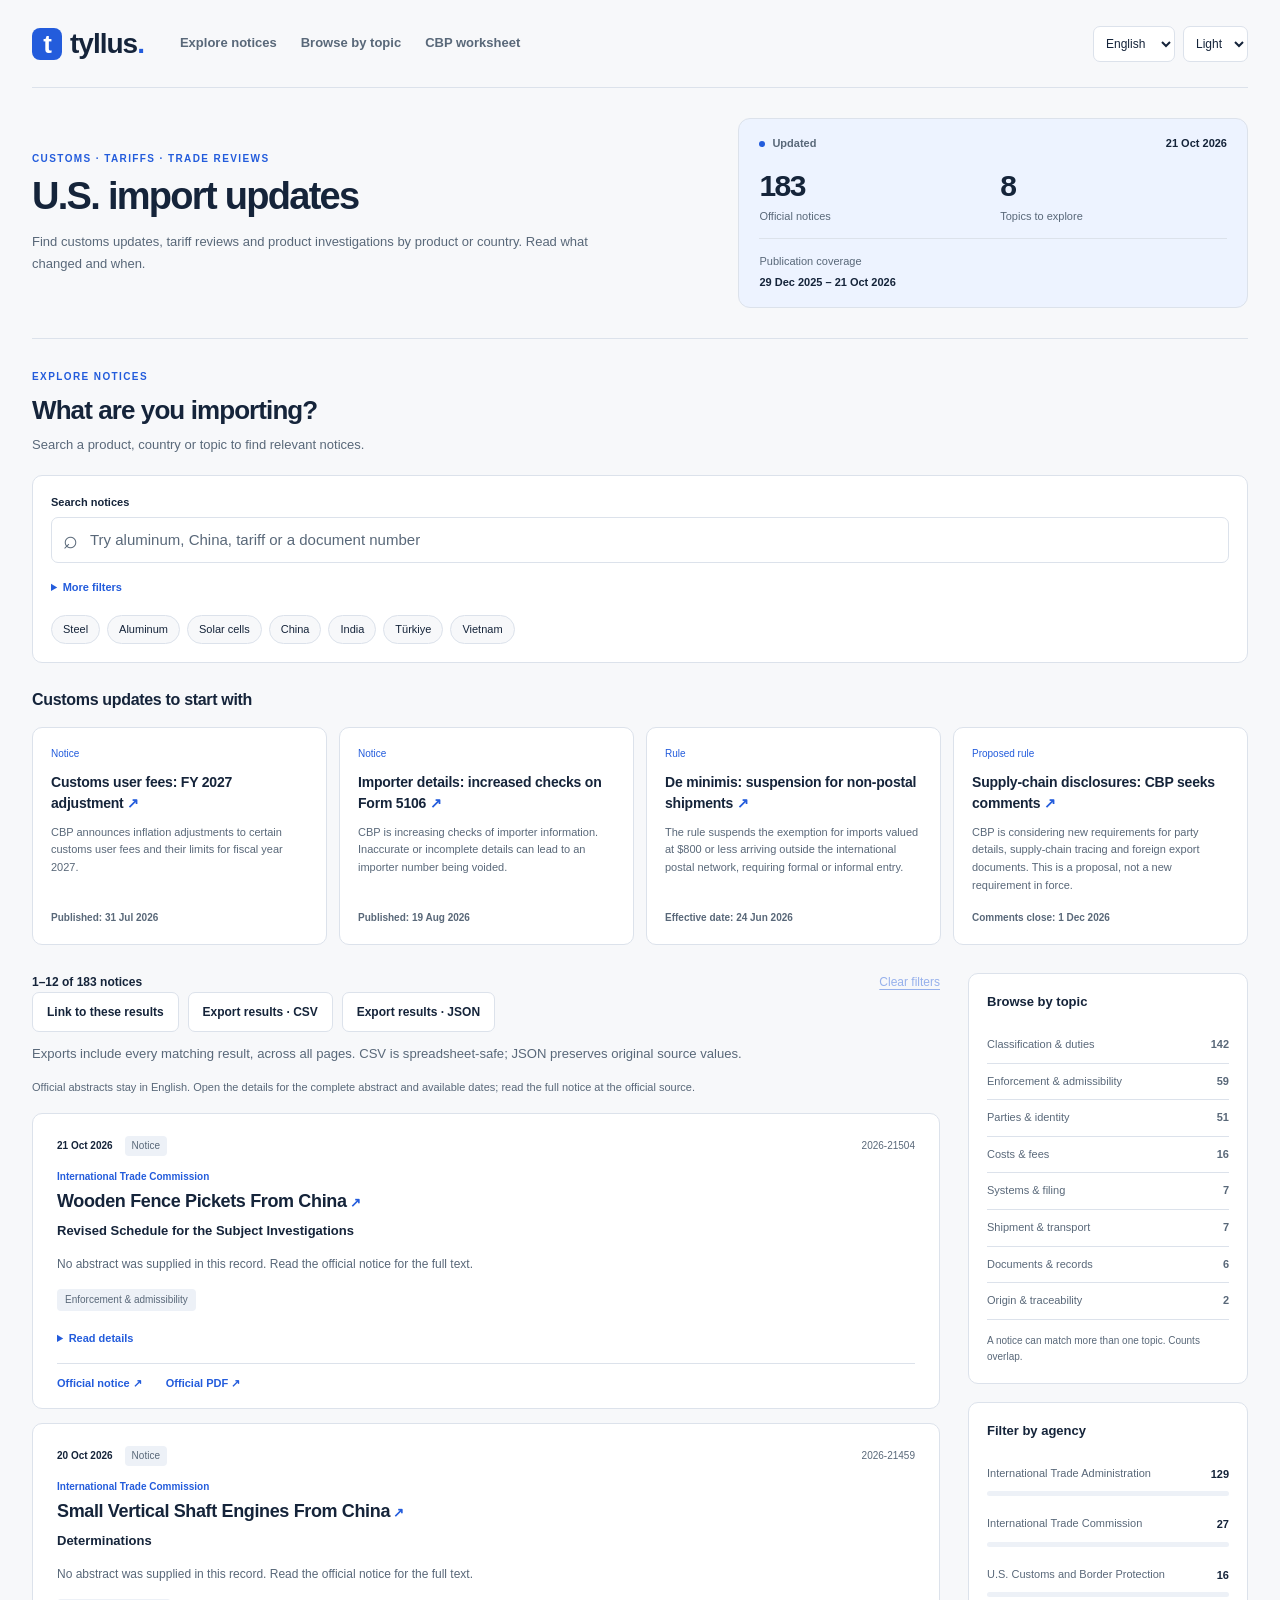
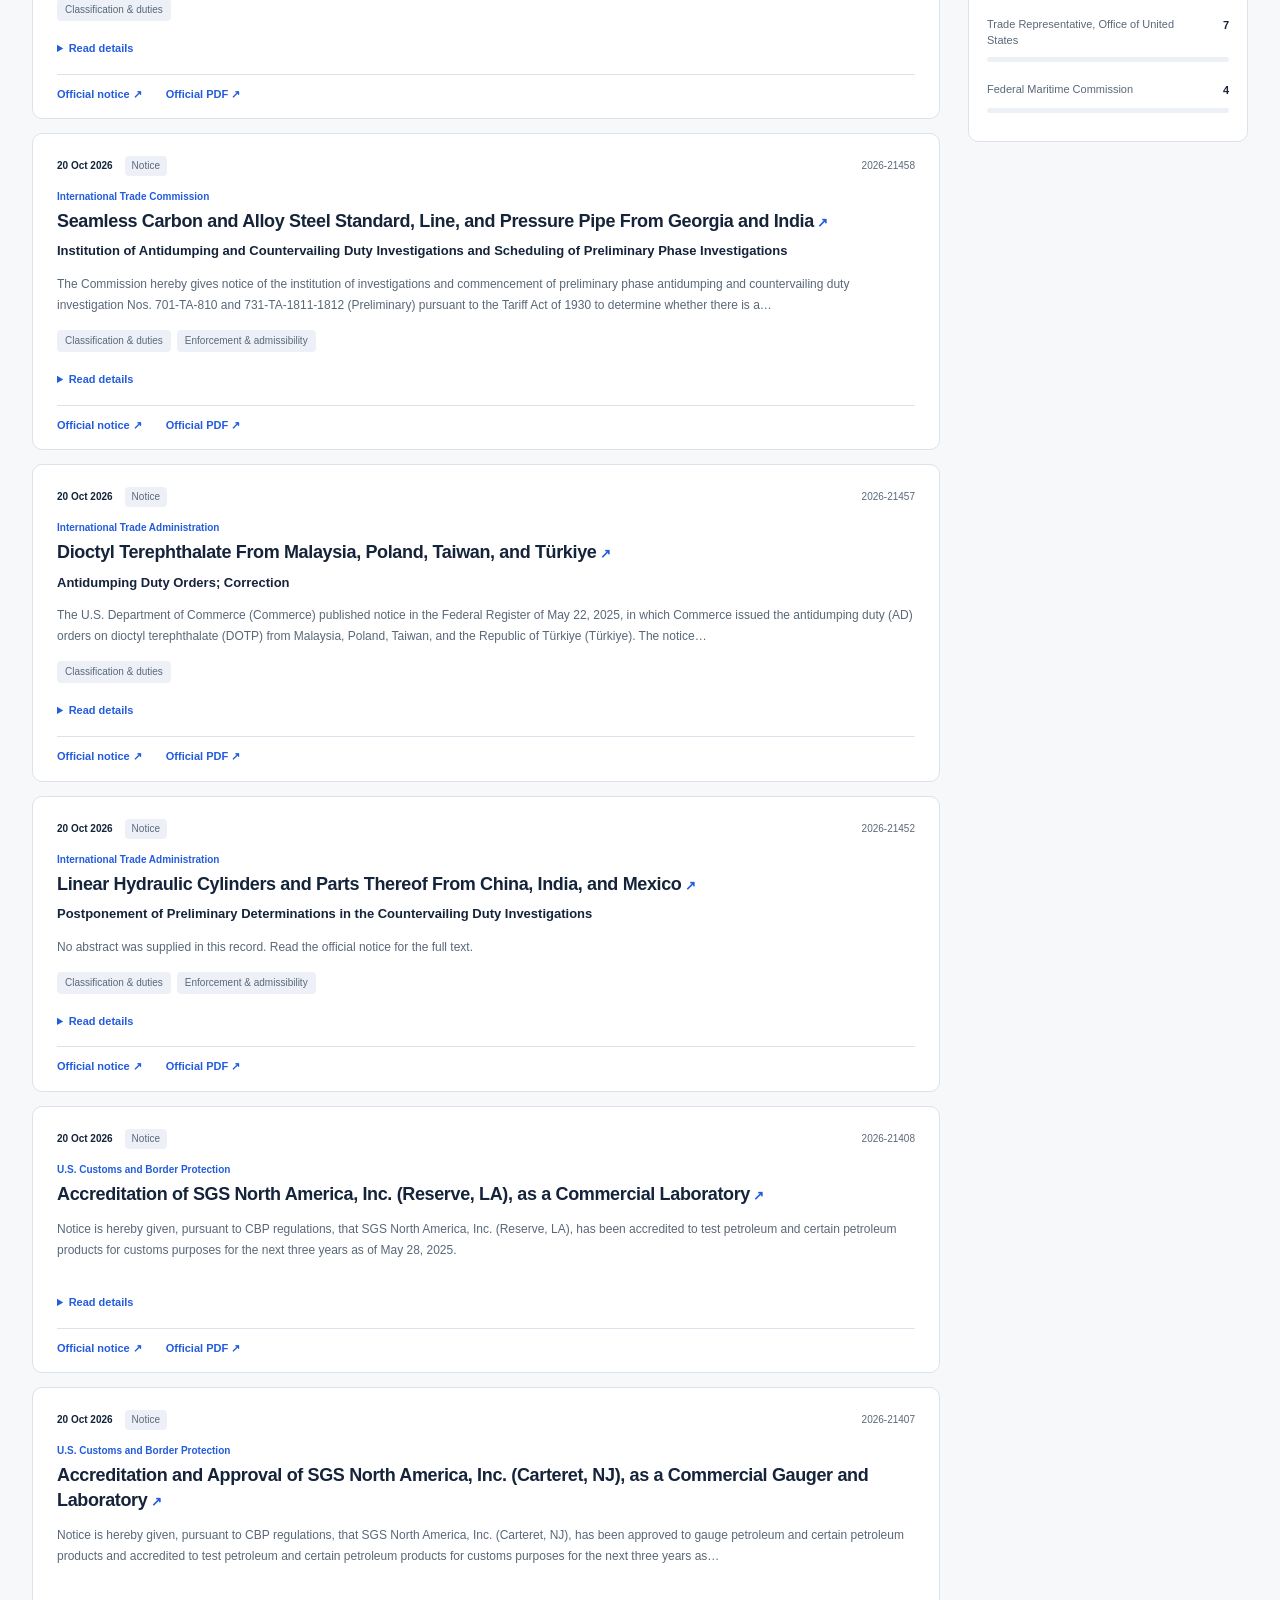
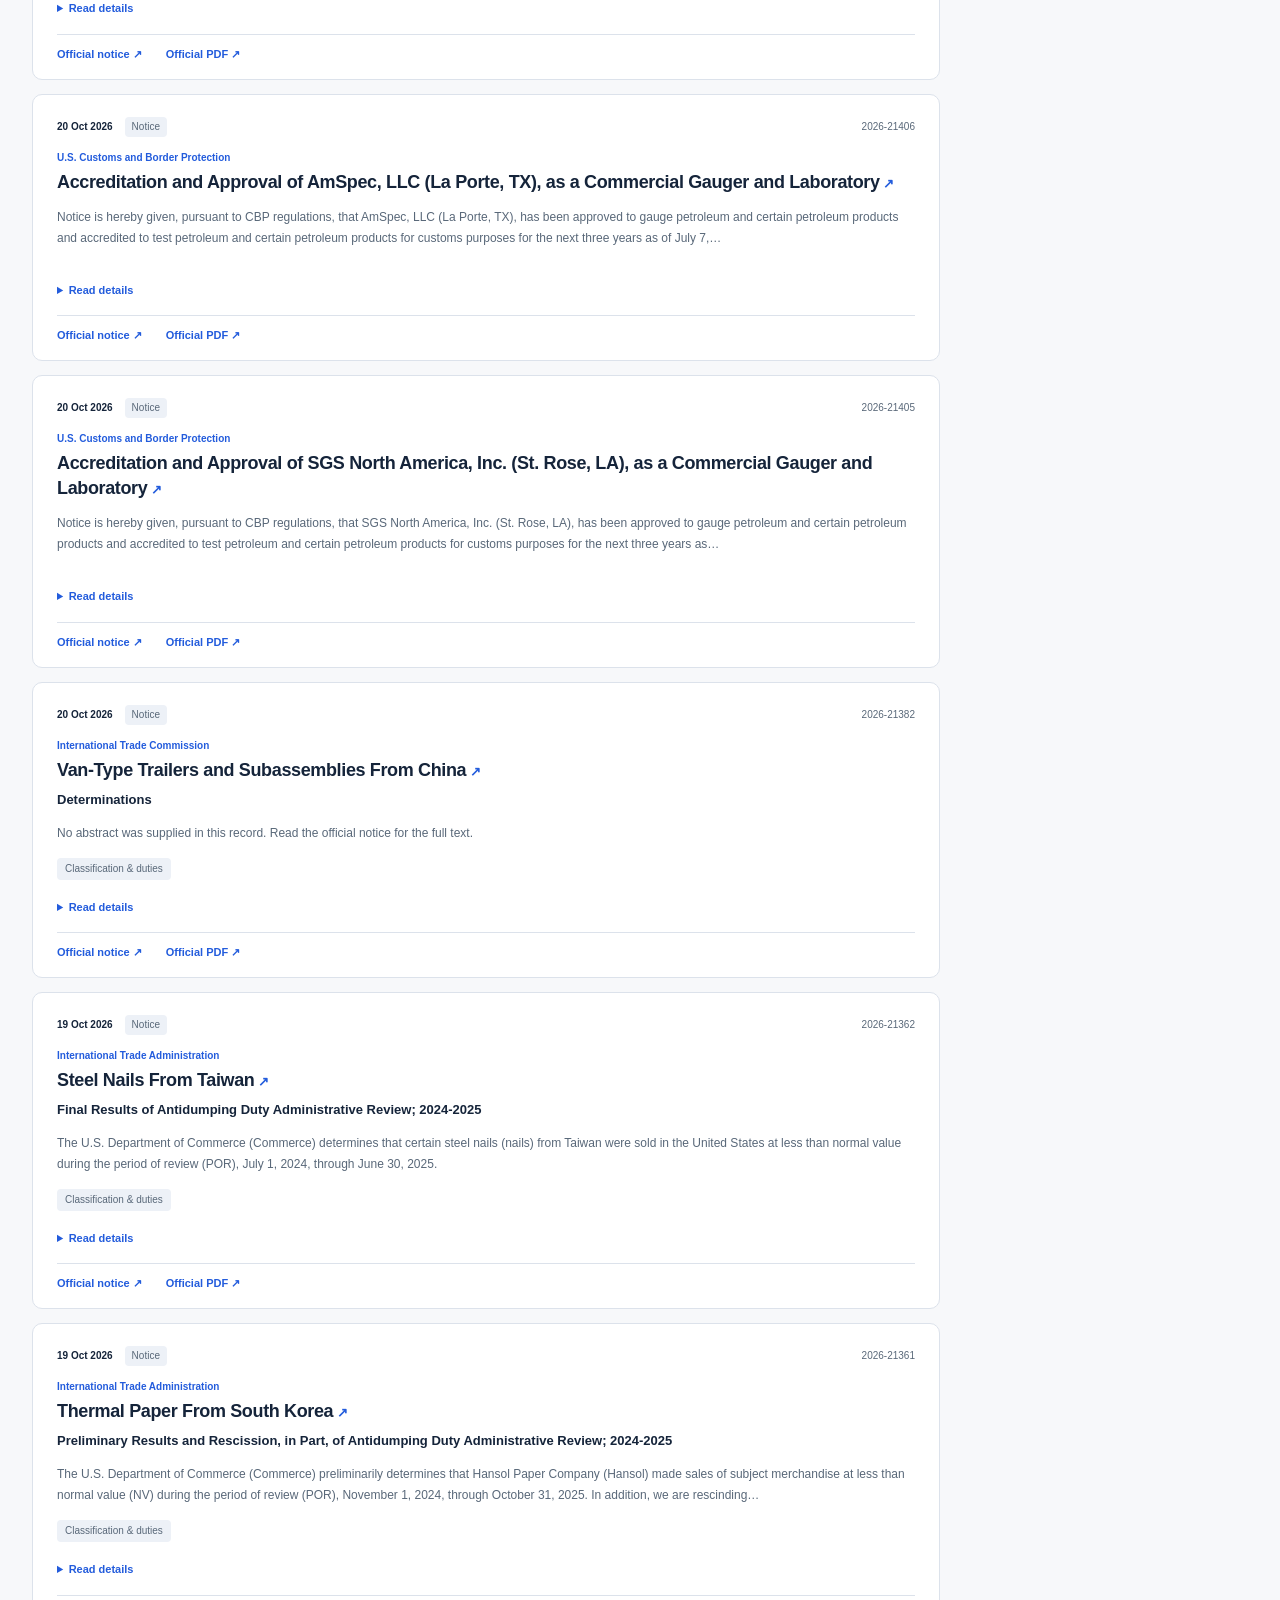
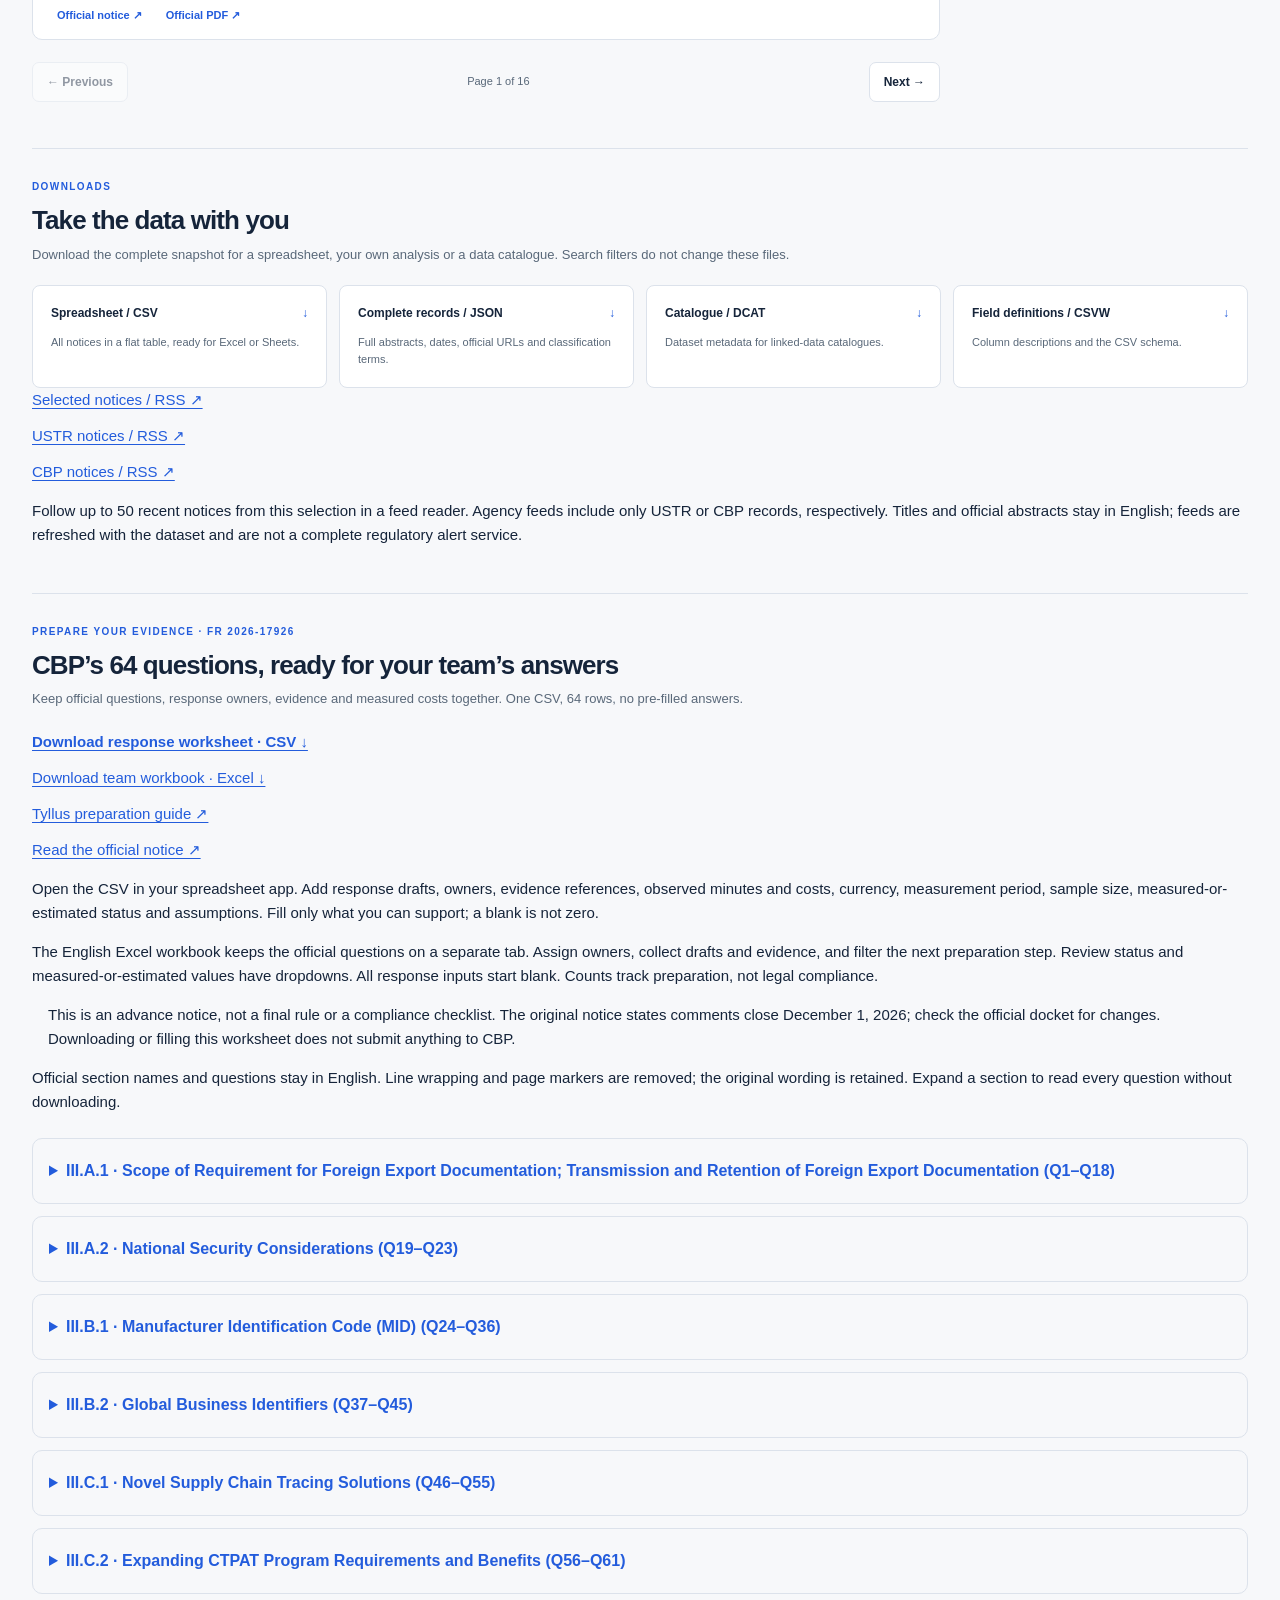
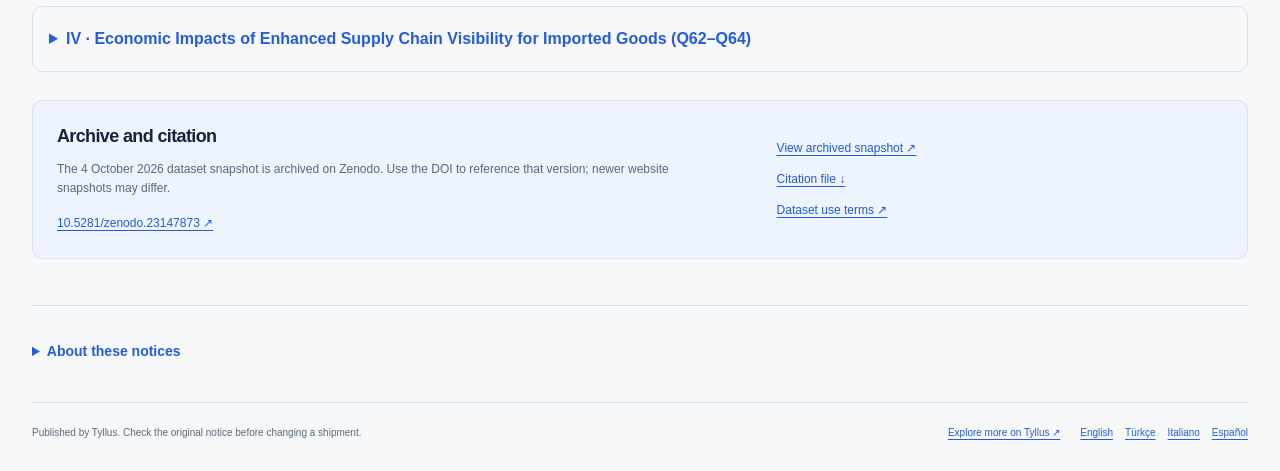
==== commit 721cb298: "Add blank team workbook for CBP consultation responses" ====
--- a/en/index.html
+++ b/en/index.html
@@ -47,7 +47,7 @@
       {"@context": "https://schema.org", "@type": "Dataset", "name": "Tyllus U.S. Import Evidence Change Radar", "description": "Explore source-linked U.S. import notices, official summaries, agencies and evidence topics. Search the public dataset and download the snapshot.", "url": "https://finbie-side-projects.github.io/tyllus-import-evidence-data/en/", "inLanguage": "en", "dateModified": "2026-10-21", "temporalCoverage": "2025-12-29/2026-10-21", "isBasedOn": "https://www.tyllus.com/en/resources/us-import-evidence-change-radar", "creator": {"@type": "Organization", "name": "Tyllus", "url": "https://www.tyllus.com/"}, "license": "https://www.tyllus.com/en/terms-of-use", "distribution": [{"@type": "DataDownload", "encodingFormat": "application/json", "contentUrl": "https://finbie-side-projects.github.io/tyllus-import-evidence-data/data/us-import-evidence-change-radar.json"}, {"@type": "DataDownload", "encodingFormat": "text/csv", "contentUrl": "https://finbie-side-projects.github.io/tyllus-import-evidence-data/data/us-import-evidence-change-radar.csv"}, {"@type": "DataDownload", "encodingFormat": "application/ld+json", "contentUrl": "https://finbie-side-projects.github.io/tyllus-import-evidence-data/data/us-import-evidence-change-radar.dcat.json"}]}
     </script>
     <script id="interface-strings" type="application/json">
-      {"pageTitle": "U.S. Import Evidence Radar | Tyllus", "description": "Explore source-linked U.S. import notices, official summaries, agencies and evidence topics. Search the public dataset and download the snapshot.", "skip": "Skip to notices", "explore": "Explore notices", "methodology": "About these notices", "downloads": "Downloads", "language": "Language", "theme": "Appearance", "light": "Light", "dark": "Dark", "eyebrow": "CUSTOMS · TARIFFS · TRADE REVIEWS", "heading": "U.S. import updates", "intro": "Find customs updates, tariff reviews and product investigations by product or country. Read what changed and when.", "snapshot": "Updated", "coverage": "Publication coverage", "notices": "Official notices", "agencies": "Issuing agencies", "topics": "Topics to explore", "explorerTitle": "What are you importing?", "explorerIntro": "Search a product, country or topic to find relevant notices.", "sourceLanguage": "Official abstracts stay in English. Open the details for the complete abstract and available dates; read the full notice at the official source.", "search": "Search notices", "searchPlaceholder": "Try aluminum, China, tariff or a document number", "agency": "Agency", "allAgencies": "All agencies", "topic": "Evidence topic", "allTopics": "All topics", "type": "Notice type", "allTypes": "All types", "sort": "Sort by", "newest": "Newest first", "oldest": "Oldest first", "reset": "Clear filters", "results": "{start}–{end} of {count} notices", "page": "Page {current} of {total}", "previous": "Previous", "next": "Next", "emptyTitle": "No notices match these filters.", "emptyText": "Try another keyword or clear the filters to see the full snapshot.", "details": "Read details", "officialNotice": "Official notice", "officialPdf": "Official PDF", "fullAbstract": "Original summary", "noAbstract": "No abstract was supplied in this record. Read the official notice for the full text.", "published": "Published", "effective": "Effective date", "comments": "Comments close", "dockets": "Docket IDs", "action": "Action", "matchedTerms": "Classification match terms", "agencyTitle": "Filter by agency", "topicTitle": "Browse by topic", "topicNote": "A notice can match more than one topic. Counts overlap.", "methodTitle": "Where the data comes from", "methodIntro": "The snapshot preserves the original notices and adds a searchable evidence-topic classification. Here is what each part means.", "methodSourceTitle": "01 / Official sources", "methodSourceText": "Notices come from the Federal Register API for CBP, FMC, ITA, USITC and USTR. Every record links to the official publication and its PDF when available.", "methodMappingTitle": "02 / Topic matching", "methodMappingText": "Tyllus applies a deterministic keyword taxonomy. Expand a notice to see the exact terms that matched each topic. A topic match is a way to find records; it does not determine whether a notice applies to your shipment.", "methodDatesTitle": "03 / Dates and coverage", "methodDatesText": "Publication dates show when notices appeared in the Federal Register. Effective dates and comment deadlines appear only when the source supplies them. This is a dated snapshot; updates are run on demand.", "methodLimitTitle": "04 / Scope and interpretation", "methodLimitText": "This dataset is not a complete inventory of U.S. import requirements. Notices, final rules and proposed rules have different legal effects. Review the official source, its scope and dates before making an operational decision.", "downloadTitle": "Take the data with you", "downloadIntro": "Download the complete snapshot for a spreadsheet, your own analysis or a data catalogue. Search filters do not change these files.", "csvTitle": "Spreadsheet / CSV", "csvText": "All notices in a flat table, ready for Excel or Sheets.", "jsonTitle": "Complete records / JSON", "jsonText": "Full abstracts, dates, official URLs and classification terms.", "dcatTitle": "Catalogue / DCAT", "dcatText": "Dataset metadata for linked-data catalogues.", "csvwTitle": "Field definitions / CSVW", "csvwText": "Column descriptions and the CSV schema.", "manifest": "Verify file checksums", "history": "View version history", "citationTitle": "Archive and citation", "citationText": "The 4 October 2026 dataset snapshot is archived on Zenodo. Use the DOI to reference that version; newer website snapshots may differ.", "archive": "View archived snapshot", "cite": "Citation file", "terms": "Dataset use terms", "tyllusRadar": "Explore more on Tyllus", "footer": "Published by Tyllus. Check the original notice before changing a shipment.", "notice": "Notice", "rule": "Rule", "proposedRule": "Proposed rule", "notSupplied": "Not supplied", "downloadCsv": "Download CSV", "topicLabels": {"documents-records": "Documents & records", "party-identity": "Parties & identity", "origin-traceability": "Origin & traceability", "classification-duties": "Classification & duties", "shipment-transport": "Shipment & transport", "systems-filing": "Systems & filing", "cost-impact": "Costs & fees", "enforcement-admissibility": "Enforcement & admissibility"}, "months": ["Jan", "Feb", "Mar", "Apr", "May", "Jun", "Jul", "Aug", "Sep", "Oct", "Nov", "Dec"], "languageLabels": {"en": "English", "tr": "Türkçe", "it": "Italiano", "es": "Español"}, "featuredTitle": "Customs updates to start with", "featuredIntro": "Fees, importer details and shipment disclosures — open an update to read what it says.", "quickSearch": "Browse common searches", "originalTitle": "Full notice title", "featured": {"2026-15530": {"title": "Customs user fees: FY 2027 adjustment", "summary": "CBP announces inflation adjustments to certain customs user fees and their limits for fiscal year 2027."}, "2026-16911": {"title": "Importer details: increased checks on Form 5106", "summary": "CBP is increasing checks of importer information. Inaccurate or incomplete details can lead to an importer number being voided."}, "2026-12670": {"title": "De minimis: suspension for non-postal shipments", "summary": "The rule suspends the exemption for imports valued at $800 or less arriving outside the international postal network, requiring formal or informal entry."}, "2026-17926": {"title": "Supply-chain disclosures: CBP seeks comments", "summary": "CBP is considering new requirements for party details, supply-chain tracing and foreign export documents. This is a proposal, not a new requirement in force."}}, "quickLabels": ["Steel", "Aluminum", "Solar cells", "China", "India", "Türkiye", "Vietnam"], "moreFilters": "More filters", "paginationLabel": "Notice pages", "rssTitle": "Selected notices / RSS", "ustrRssTitle": "USTR notices / RSS", "cbpRssTitle": "CBP notices / RSS", "rssText": "Follow up to 50 recent notices from this selection in a feed reader. Agency feeds include only USTR or CBP records, respectively. Titles and official abstracts stay in English; feeds are refreshed with the dataset and are not a complete regulatory alert service.", "selectionActions": "Use these results", "shareSelection": "Link to these results", "selectionCsv": "Export results · CSV", "selectionJson": "Export results · JSON", "selectionHint": "Exports include every matching result, across all pages. CSV is spreadsheet-safe; JSON preserves original source values.", "worksheetNav": "CBP worksheet", "worksheetEyebrow": "Prepare your evidence · FR 2026-17926", "worksheetTitle": "CBP’s 64 questions, ready for your team’s answers", "worksheetIntro": "Keep official questions, response owners, evidence and measured costs together. One CSV, 64 rows, no pre-filled answers.", "worksheetDownload": "Download response worksheet · CSV", "worksheetContext": "Tyllus preparation guide", "worksheetOfficial": "Read the official notice", "worksheetInstructions": "Open the CSV in your spreadsheet app. Add response drafts, owners, evidence references, observed minutes and costs, currency, measurement period, sample size, measured-or-estimated status and assumptions. Fill only what you can support; a blank is not zero.", "worksheetBoundary": "This is an advance notice, not a final rule or a compliance checklist. The original notice states comments close December 1, 2026; check the official docket for changes. Downloading or filling this worksheet does not submit anything to CBP.", "worksheetLanguage": "Official section names and questions stay in English. Line wrapping and page markers are removed; the original wording is retained. Expand a section to read every question without downloading.", "worksheetSourcePage": "Official PDF · page"}
+      {"pageTitle": "U.S. Import Evidence Radar | Tyllus", "description": "Explore source-linked U.S. import notices, official summaries, agencies and evidence topics. Search the public dataset and download the snapshot.", "skip": "Skip to notices", "explore": "Explore notices", "methodology": "About these notices", "downloads": "Downloads", "language": "Language", "theme": "Appearance", "light": "Light", "dark": "Dark", "eyebrow": "CUSTOMS · TARIFFS · TRADE REVIEWS", "heading": "U.S. import updates", "intro": "Find customs updates, tariff reviews and product investigations by product or country. Read what changed and when.", "snapshot": "Updated", "coverage": "Publication coverage", "notices": "Official notices", "agencies": "Issuing agencies", "topics": "Topics to explore", "explorerTitle": "What are you importing?", "explorerIntro": "Search a product, country or topic to find relevant notices.", "sourceLanguage": "Official abstracts stay in English. Open the details for the complete abstract and available dates; read the full notice at the official source.", "search": "Search notices", "searchPlaceholder": "Try aluminum, China, tariff or a document number", "agency": "Agency", "allAgencies": "All agencies", "topic": "Evidence topic", "allTopics": "All topics", "type": "Notice type", "allTypes": "All types", "sort": "Sort by", "newest": "Newest first", "oldest": "Oldest first", "reset": "Clear filters", "results": "{start}–{end} of {count} notices", "page": "Page {current} of {total}", "previous": "Previous", "next": "Next", "emptyTitle": "No notices match these filters.", "emptyText": "Try another keyword or clear the filters to see the full snapshot.", "details": "Read details", "officialNotice": "Official notice", "officialPdf": "Official PDF", "fullAbstract": "Original summary", "noAbstract": "No abstract was supplied in this record. Read the official notice for the full text.", "published": "Published", "effective": "Effective date", "comments": "Comments close", "dockets": "Docket IDs", "action": "Action", "matchedTerms": "Classification match terms", "agencyTitle": "Filter by agency", "topicTitle": "Browse by topic", "topicNote": "A notice can match more than one topic. Counts overlap.", "methodTitle": "Where the data comes from", "methodIntro": "The snapshot preserves the original notices and adds a searchable evidence-topic classification. Here is what each part means.", "methodSourceTitle": "01 / Official sources", "methodSourceText": "Notices come from the Federal Register API for CBP, FMC, ITA, USITC and USTR. Every record links to the official publication and its PDF when available.", "methodMappingTitle": "02 / Topic matching", "methodMappingText": "Tyllus applies a deterministic keyword taxonomy. Expand a notice to see the exact terms that matched each topic. A topic match is a way to find records; it does not determine whether a notice applies to your shipment.", "methodDatesTitle": "03 / Dates and coverage", "methodDatesText": "Publication dates show when notices appeared in the Federal Register. Effective dates and comment deadlines appear only when the source supplies them. This is a dated snapshot; updates are run on demand.", "methodLimitTitle": "04 / Scope and interpretation", "methodLimitText": "This dataset is not a complete inventory of U.S. import requirements. Notices, final rules and proposed rules have different legal effects. Review the official source, its scope and dates before making an operational decision.", "downloadTitle": "Take the data with you", "downloadIntro": "Download the complete snapshot for a spreadsheet, your own analysis or a data catalogue. Search filters do not change these files.", "csvTitle": "Spreadsheet / CSV", "csvText": "All notices in a flat table, ready for Excel or Sheets.", "jsonTitle": "Complete records / JSON", "jsonText": "Full abstracts, dates, official URLs and classification terms.", "dcatTitle": "Catalogue / DCAT", "dcatText": "Dataset metadata for linked-data catalogues.", "csvwTitle": "Field definitions / CSVW", "csvwText": "Column descriptions and the CSV schema.", "manifest": "Verify file checksums", "history": "View version history", "citationTitle": "Archive and citation", "citationText": "The 4 October 2026 dataset snapshot is archived on Zenodo. Use the DOI to reference that version; newer website snapshots may differ.", "archive": "View archived snapshot", "cite": "Citation file", "terms": "Dataset use terms", "tyllusRadar": "Explore more on Tyllus", "footer": "Published by Tyllus. Check the original notice before changing a shipment.", "notice": "Notice", "rule": "Rule", "proposedRule": "Proposed rule", "notSupplied": "Not supplied", "downloadCsv": "Download CSV", "topicLabels": {"documents-records": "Documents & records", "party-identity": "Parties & identity", "origin-traceability": "Origin & traceability", "classification-duties": "Classification & duties", "shipment-transport": "Shipment & transport", "systems-filing": "Systems & filing", "cost-impact": "Costs & fees", "enforcement-admissibility": "Enforcement & admissibility"}, "months": ["Jan", "Feb", "Mar", "Apr", "May", "Jun", "Jul", "Aug", "Sep", "Oct", "Nov", "Dec"], "languageLabels": {"en": "English", "tr": "Türkçe", "it": "Italiano", "es": "Español"}, "featuredTitle": "Customs updates to start with", "featuredIntro": "Fees, importer details and shipment disclosures — open an update to read what it says.", "quickSearch": "Browse common searches", "originalTitle": "Full notice title", "featured": {"2026-15530": {"title": "Customs user fees: FY 2027 adjustment", "summary": "CBP announces inflation adjustments to certain customs user fees and their limits for fiscal year 2027."}, "2026-16911": {"title": "Importer details: increased checks on Form 5106", "summary": "CBP is increasing checks of importer information. Inaccurate or incomplete details can lead to an importer number being voided."}, "2026-12670": {"title": "De minimis: suspension for non-postal shipments", "summary": "The rule suspends the exemption for imports valued at $800 or less arriving outside the international postal network, requiring formal or informal entry."}, "2026-17926": {"title": "Supply-chain disclosures: CBP seeks comments", "summary": "CBP is considering new requirements for party details, supply-chain tracing and foreign export documents. This is a proposal, not a new requirement in force."}}, "quickLabels": ["Steel", "Aluminum", "Solar cells", "China", "India", "Türkiye", "Vietnam"], "moreFilters": "More filters", "paginationLabel": "Notice pages", "rssTitle": "Selected notices / RSS", "ustrRssTitle": "USTR notices / RSS", "cbpRssTitle": "CBP notices / RSS", "rssText": "Follow up to 50 recent notices from this selection in a feed reader. Agency feeds include only USTR or CBP records, respectively. Titles and official abstracts stay in English; feeds are refreshed with the dataset and are not a complete regulatory alert service.", "selectionActions": "Use these results", "shareSelection": "Link to these results", "selectionCsv": "Export results · CSV", "selectionJson": "Export results · JSON", "selectionHint": "Exports include every matching result, across all pages. CSV is spreadsheet-safe; JSON preserves original source values.", "worksheetNav": "CBP worksheet", "worksheetEyebrow": "Prepare your evidence · FR 2026-17926", "worksheetTitle": "CBP’s 64 questions, ready for your team’s answers", "worksheetIntro": "Keep official questions, response owners, evidence and measured costs together. One CSV, 64 rows, no pre-filled answers.", "worksheetDownload": "Download response worksheet · CSV", "worksheetContext": "Tyllus preparation guide", "worksheetOfficial": "Read the official notice", "worksheetInstructions": "Open the CSV in your spreadsheet app. Add response drafts, owners, evidence references, observed minutes and costs, currency, measurement period, sample size, measured-or-estimated status and assumptions. Fill only what you can support; a blank is not zero.", "worksheetBoundary": "This is an advance notice, not a final rule or a compliance checklist. The original notice states comments close December 1, 2026; check the official docket for changes. Downloading or filling this worksheet does not submit anything to CBP.", "worksheetLanguage": "Official section names and questions stay in English. Line wrapping and page markers are removed; the original wording is retained. Expand a section to read every question without downloading.", "worksheetSourcePage": "Official PDF · page", "worksheetExcelDownload": "Download team workbook · Excel", "worksheetExcelText": "The English Excel workbook keeps the official questions on a separate tab. Assign owners, collect drafts and evidence, and filter the next preparation step. Review status and measured-or-estimated values have dropdowns. All response inputs start blank. Counts track preparation, not legal compliance."}
     </script>
     <script id="notice-data" type="application/json">
       {"schemaVersion":1,"taxonomyVersion":1,"generatedAt":"2026-10-21T06:00:00.000Z","deliveryMode":"live","source":{"name":"Federal Register API","url":"https://www.federalregister.gov/api/v1/documents.json","agencySlugs":["u-s-customs-and-border-protection","federal-maritime-commission","international-trade-administration","international-trade-commission","trade-representative-office-of-united-states"]},"methodology":{"classification":"deterministic-keyword-match","legalBoundary":"Evidence-domain matches are discovery aids, not legal advice, compliance decisions, risk scores, or statements that a proposal is in force.","officialLanguage":"en"},"notices":[{"id":"2026-21504","title":"Wooden Fence Pickets From China; Revised Schedule for the Subject Investigations","abstract":null,"sourceType":"Notice","action":"Notice.","agency":"International Trade Commission","agencySlug":"international-trade-commission","publicationDate":"2026-10-21","commentsCloseOn":null,"effectiveOn":null,"docketIds":["Investigation Nos. 701-TA-807 and 731-TA-1808 (Preliminary)"],"officialUrl":"https://www.federalregister.gov/documents/2026/10/21/2026-21504/wooden-fence-pickets-from-china-revised-schedule-for-the-subject-investigations","pdfUrl":"https://www.govinfo.gov/content/pkg/FR-2026-10-21/pdf/2026-21504.pdf","officialLanguage":"en","evidenceDomains":[{"id":"enforcement-admissibility","matchedTerms":["investigation"]}],"radarUrl":"https://www.tyllus.com/en/resources/us-import-evidence-change-radar/2026-21504"},{"id":"2026-21459","title":"Small Vertical Shaft Engines From China; Determinations","abstract":null,"sourceType":"Notice","action":null,"agency":"International Trade Commission","agencySlug":"international-trade-commission","publicationDate":"2026-10-20","commentsCloseOn":null,"effectiveOn":null,"docketIds":["Investigation Nos. 701-TA-643 and 731-TA-1493 (Review)"],"officialUrl":"https://www.federalregister.gov/documents/2026/10/20/2026-21459/small-vertical-shaft-engines-from-china-determinations","pdfUrl":"https://www.govinfo.gov/content/pkg/FR-2026-10-20/pdf/2026-21459.pdf","officialLanguage":"en","evidenceDomains":[{"id":"classification-duties","matchedTerms":["trade-remedy determination"]}],"radarUrl":"https://www.tyllus.com/en/resources/us-import-evidence-change-radar/2026-21459"},{"id":"2026-21458","title":"Seamless Carbon and Alloy Steel Standard, Line, and Pressure Pipe From Georgia and India; Institution of Antidumping and Countervailing Duty Investigations and Scheduling of Preliminary Phase Investigations","abstract":"The Commission hereby gives notice of the institution of investigations and commencement of preliminary phase antidumping and countervailing duty investigation Nos. 701-TA-810 and 731-TA-1811-1812 (Preliminary) pursuant to the Tariff Act of 1930 to determine whether there is a reasonable indication that an industry in the United States is materially injured or threatened with material injury, or the establishment of an industry in the United States is materially retarded, by reason of imports of seamless carbon and alloy steel standard, line, and pressure pipe from Georgia and India, provided for in subheadings 7304.19.10, 7304.19.50, 7304.31.60, 7304.39.00, 7304.51.50, 7304.59.60, and 7304.59.80 of the Harmonized Tariff Schedule of the United States, that are alleged to be sold in the United States at less than fair value and alleged to be subsidized by the Government of India. Unless the Department of Commerce (\"Commerce\") extends the time for initiation, the Commission must reach a preliminary determination in antidumping and countervailing duty investigations in 45 days, or in this case by November 30, 2026. The Commission's views must be transmitted to Commerce within five business days thereafter, or by December 7, 2026.","sourceType":"Notice","action":"Notice.","agency":"International Trade Commission","agencySlug":"international-trade-commission","publicationDate":"2026-10-20","commentsCloseOn":null,"effectiveOn":null,"docketIds":["Investigation Nos. 701-TA-810 and 731-TA-1811-1812 (Preliminary)"],"officialUrl":"https://www.federalregister.gov/documents/2026/10/20/2026-21458/seamless-carbon-and-alloy-steel-standard-line-and-pressure-pipe-from-georgia-and-india-institution","pdfUrl":"https://www.govinfo.gov/content/pkg/FR-2026-10-20/pdf/2026-21458.pdf","officialLanguage":"en","evidenceDomains":[{"id":"classification-duties","matchedTerms":["antidumping","countervailing duty","tariff","duty"]},{"id":"enforcement-admissibility","matchedTerms":["investigation"]}],"radarUrl":"https://www.tyllus.com/en/resources/us-import-evidence-change-radar/2026-21458"},{"id":"2026-21457","title":"Dioctyl Terephthalate From Malaysia, Poland, Taiwan, and the Republic of Türkiye: Antidumping Duty Orders; Correction","abstract":"The U.S. Department of Commerce (Commerce) published notice in the Federal Register of May 22, 2025, in which Commerce issued the antidumping duty (AD) orders on dioctyl terephthalate (DOTP) from Malaysia, Poland, Taiwan, and the Republic of T[uuml]rkiye (T[uuml]rkiye). The notice incorrectly stated the dates of the ending of provisional measures and the termination of suspension of liquidation due to the expiration of provisional measures.","sourceType":"Notice","action":"Notice; correction.","agency":"International Trade Administration","agencySlug":"international-trade-administration","publicationDate":"2026-10-20","commentsCloseOn":null,"effectiveOn":null,"docketIds":["A-557-827, A-455-808, A-583-875, A-489-852"],"officialUrl":"https://www.federalregister.gov/documents/2026/10/20/2026-21457/dioctyl-terephthalate-from-malaysia-poland-taiwan-and-the-republic-of-trkiye-antidumping-duty-orders","pdfUrl":"https://www.govinfo.gov/content/pkg/FR-2026-10-20/pdf/2026-21457.pdf","officialLanguage":"en","evidenceDomains":[{"id":"classification-duties","matchedTerms":["antidumping","duty"]}],"radarUrl":"https://www.tyllus.com/en/resources/us-import-evidence-change-radar/2026-21457"},{"id":"2026-21452","title":"Certain Linear Hydraulic Cylinders and Parts Thereof From the People's Republic of China, India, and Mexico: Postponement of Preliminary Determinations in the Countervailing Duty Investigations","abstract":null,"sourceType":"Notice","action":null,"agency":"International Trade Administration","agencySlug":"international-trade-administration","publicationDate":"2026-10-20","commentsCloseOn":null,"effectiveOn":null,"docketIds":["C-570-241, C-533-953, C-201-871"],"officialUrl":"https://www.federalregister.gov/documents/2026/10/20/2026-21452/certain-linear-hydraulic-cylinders-and-parts-thereof-from-the-peoples-republic-of-china-india-and","pdfUrl":"https://www.govinfo.gov/content/pkg/FR-2026-10-20/pdf/2026-21452.pdf","officialLanguage":"en","evidenceDomains":[{"id":"classification-duties","matchedTerms":["countervailing duty","duty"]},{"id":"enforcement-admissibility","matchedTerms":["investigation"]}],"radarUrl":"https://www.tyllus.com/en/resources/us-import-evidence-change-radar/2026-21452"},{"id":"2026-21408","title":"Accreditation of SGS North America, Inc. (Reserve, LA), as a Commercial Laboratory","abstract":"Notice is hereby given, pursuant to CBP regulations, that SGS North America, Inc. (Reserve, LA), has been accredited to test petroleum and certain petroleum products for customs purposes for the next three years as of May 28, 2025.","sourceType":"Notice","action":"Notice of accreditation of SGS North America, Inc. (Reserve, LA), as a commercial laboratory.","agency":"U.S. Customs and Border Protection","agencySlug":"u-s-customs-and-border-protection","publicationDate":"2026-10-20","commentsCloseOn":null,"effectiveOn":null,"docketIds":[],"officialUrl":"https://www.federalregister.gov/documents/2026/10/20/2026-21408/accreditation-of-sgs-north-america-inc-reserve-la-as-a-commercial-laboratory","pdfUrl":"https://www.govinfo.gov/content/pkg/FR-2026-10-20/pdf/2026-21408.pdf","officialLanguage":"en","evidenceDomains":[],"radarUrl":"https://www.tyllus.com/en/resources/us-import-evidence-change-radar/2026-21408"},{"id":"2026-21407","title":"Accreditation and Approval of SGS North America, Inc. (Carteret, NJ), as a Commercial Gauger and Laboratory","abstract":"Notice is hereby given, pursuant to CBP regulations, that SGS North America, Inc. (Carteret, NJ), has been approved to gauge petroleum and certain petroleum products and accredited to test petroleum and certain petroleum products for customs purposes for the next three years as of September 5, 2025.","sourceType":"Notice","action":"Notice of accreditation and approval of SGS North America, Inc. (Carteret, NJ), as a commercial gauger and laboratory.","agency":"U.S. Customs and Border Protection","agencySlug":"u-s-customs-and-border-protection","publicationDate":"2026-10-20","commentsCloseOn":null,"effectiveOn":null,"docketIds":[],"officialUrl":"https://www.federalregister.gov/documents/2026/10/20/2026-21407/accreditation-and-approval-of-sgs-north-america-inc-carteret-nj-as-a-commercial-gauger-and","pdfUrl":"https://www.govinfo.gov/content/pkg/FR-2026-10-20/pdf/2026-21407.pdf","officialLanguage":"en","evidenceDomains":[],"radarUrl":"https://www.tyllus.com/en/resources/us-import-evidence-change-radar/2026-21407"},{"id":"2026-21406","title":"Accreditation and Approval of AmSpec, LLC (La Porte, TX), as a Commercial Gauger and Laboratory","abstract":"Notice is hereby given, pursuant to CBP regulations, that AmSpec, LLC (La Porte, TX), has been approved to gauge petroleum and certain petroleum products and accredited to test petroleum and certain petroleum products for customs purposes for the next three years as of July 7, 2026.","sourceType":"Notice","action":"Notice of accreditation and approval of AmSpec, LLC (La Porte, TX), as a commercial gauger and laboratory.","agency":"U.S. Customs and Border Protection","agencySlug":"u-s-customs-and-border-protection","publicationDate":"2026-10-20","commentsCloseOn":null,"effectiveOn":null,"docketIds":[],"officialUrl":"https://www.federalregister.gov/documents/2026/10/20/2026-21406/accreditation-and-approval-of-amspec-llc-la-porte-tx-as-a-commercial-gauger-and-laboratory","pdfUrl":"https://www.govinfo.gov/content/pkg/FR-2026-10-20/pdf/2026-21406.pdf","officialLanguage":"en","evidenceDomains":[],"radarUrl":"https://www.tyllus.com/en/resources/us-import-evidence-change-radar/2026-21406"},{"id":"2026-21405","title":"Accreditation and Approval of SGS North America, Inc. (St. Rose, LA), as a Commercial Gauger and Laboratory","abstract":"Notice is hereby given, pursuant to CBP regulations, that SGS North America, Inc. (St. Rose, LA), has been approved to gauge petroleum and certain petroleum products and accredited to test petroleum and certain petroleum products for customs purposes for the next three years as of May 29, 2025.","sourceType":"Notice","action":"Notice of accreditation and approval of SGS North America, Inc. (St. Rose, LA), as a commercial gauger and laboratory.","agency":"U.S. Customs and Border Protection","agencySlug":"u-s-customs-and-border-protection","publicationDate":"2026-10-20","commentsCloseOn":null,"effectiveOn":null,"docketIds":[],"officialUrl":"https://www.federalregister.gov/documents/2026/10/20/2026-21405/accreditation-and-approval-of-sgs-north-america-inc-st-rose-la-as-a-commercial-gauger-and-laboratory","pdfUrl":"https://www.govinfo.gov/content/pkg/FR-2026-10-20/pdf/2026-21405.pdf","officialLanguage":"en","evidenceDomains":[],"radarUrl":"https://www.tyllus.com/en/resources/us-import-evidence-change-radar/2026-21405"},{"id":"2026-21382","title":"Van-Type Trailers and Subassemblies From China; Determinations","abstract":null,"sourceType":"Notice","action":null,"agency":"International Trade Commission","agencySlug":"international-trade-commission","publicationDate":"2026-10-20","commentsCloseOn":null,"effectiveOn":null,"docketIds":["Investigation Nos. 701-TA-781 and 731-TA-1768 (Final)"],"officialUrl":"https://www.federalregister.gov/documents/2026/10/20/2026-21382/van-type-trailers-and-subassemblies-from-china-determinations","pdfUrl":"https://www.govinfo.gov/content/pkg/FR-2026-10-20/pdf/2026-21382.pdf","officialLanguage":"en","evidenceDomains":[{"id":"classification-duties","matchedTerms":["trade-remedy determination"]}],"radarUrl":"https://www.tyllus.com/en/resources/us-import-evidence-change-radar/2026-21382"},{"id":"2026-21362","title":"Certain Steel Nails From Taiwan: Final Results of Antidumping Duty Administrative Review; 2024-2025","abstract":"The U.S. Department of Commerce (Commerce) determines that certain steel nails (nails) from Taiwan were sold in the United States at less than normal value during the period of review (POR), July 1, 2024, through June 30, 2025.","sourceType":"Notice","action":null,"agency":"International Trade Administration","agencySlug":"international-trade-administration","publicationDate":"2026-10-19","commentsCloseOn":null,"effectiveOn":null,"docketIds":["A-583-854"],"officialUrl":"https://www.federalregister.gov/documents/2026/10/19/2026-21362/certain-steel-nails-from-taiwan-final-results-of-antidumping-duty-administrative-review-2024-2025","pdfUrl":"https://www.govinfo.gov/content/pkg/FR-2026-10-19/pdf/2026-21362.pdf","officialLanguage":"en","evidenceDomains":[{"id":"classification-duties","matchedTerms":["antidumping","duty"]}],"radarUrl":"https://www.tyllus.com/en/resources/us-import-evidence-change-radar/2026-21362"},{"id":"2026-21361","title":"Thermal Paper From the Republic of Korea: Preliminary Results and Rescission, in Part, of Antidumping Duty Administrative Review; 2024-2025","abstract":"The U.S. Department of Commerce (Commerce) preliminarily determines that Hansol Paper Company (Hansol) made sales of subject merchandise at less than normal value (NV) during the period of review (POR), November 1, 2024, through October 31, 2025. In addition, we are rescinding the review with respect to 16 companies. Interested parties are invited to comment on these preliminary results of review.","sourceType":"Notice","action":null,"agency":"International Trade Administration","agencySlug":"international-trade-administration","publicationDate":"2026-10-19","commentsCloseOn":null,"effectiveOn":null,"docketIds":["A-580-911"],"officialUrl":"https://www.federalregister.gov/documents/2026/10/19/2026-21361/thermal-paper-from-the-republic-of-korea-preliminary-results-and-rescission-in-part-of-antidumping","pdfUrl":"https://www.govinfo.gov/content/pkg/FR-2026-10-19/pdf/2026-21361.pdf","officialLanguage":"en","evidenceDomains":[{"id":"classification-duties","matchedTerms":["antidumping","duty"]}],"radarUrl":"https://www.tyllus.com/en/resources/us-import-evidence-change-radar/2026-21361"},{"id":"2026-21296","title":"Certain Softwood Lumber Products From Canada: Final Results of Antidumping Duty Administrative Review, Partial Rescission of Administrative Review, and Final Determination of No Shipments; 2024","abstract":"The U.S. Department of Commerce (Commerce) determines that producers and/or exporters subject to this administrative review sold subject merchandise at less than normal value during the period of review (POR), January 1, 2024, through December 31, 2024.","sourceType":"Notice","action":null,"agency":"International Trade Administration","agencySlug":"international-trade-administration","publicationDate":"2026-10-19","commentsCloseOn":null,"effectiveOn":null,"docketIds":["A-122-857"],"officialUrl":"https://www.federalregister.gov/documents/2026/10/19/2026-21296/certain-softwood-lumber-products-from-canada-final-results-of-antidumping-duty-administrative-review","pdfUrl":"https://www.govinfo.gov/content/pkg/FR-2026-10-19/pdf/2026-21296.pdf","officialLanguage":"en","evidenceDomains":[{"id":"party-identity","matchedTerms":["exporter"]},{"id":"classification-duties","matchedTerms":["antidumping","duty"]}],"radarUrl":"https://www.tyllus.com/en/resources/us-import-evidence-change-radar/2026-21296"},{"id":"2026-21295","title":"Truck Bed Covers From the People's Republic of China: Final Affirmative Countervailing Duty Determination","abstract":"The U.S. Department of Commerce (Commerce) determines that countervailable subsidies are being provided to producers and exporters of truck bed covers from the People's Republic of China (China) during the period of investigation (POI), January 1, 2025, through December 31, 2025.","sourceType":"Notice","action":null,"agency":"International Trade Administration","agencySlug":"international-trade-administration","publicationDate":"2026-10-19","commentsCloseOn":null,"effectiveOn":null,"docketIds":["C-570-224"],"officialUrl":"https://www.federalregister.gov/documents/2026/10/19/2026-21295/truck-bed-covers-from-the-peoples-republic-of-china-final-affirmative-countervailing-duty","pdfUrl":"https://www.govinfo.gov/content/pkg/FR-2026-10-19/pdf/2026-21295.pdf","officialLanguage":"en","evidenceDomains":[{"id":"party-identity","matchedTerms":["exporter"]},{"id":"classification-duties","matchedTerms":["countervailing duty","duty"]},{"id":"enforcement-admissibility","matchedTerms":["investigation"]}],"radarUrl":"https://www.tyllus.com/en/resources/us-import-evidence-change-radar/2026-21295"},{"id":"2026-21294","title":"Large Diameter Graphite Electrodes From the People's Republic of China: Postponement of Final Determination of Sales at Less-Than-Fair-Value Investigation and Extension of Provisional Measures","abstract":"The U.S. Department of Commerce (Commerce) is postponing the deadline for issuing the final determination in the less-than-fair-value (LTFV) investigation of large diameter graphite electrodes (LDGE) from the People's Republic of China (China) until February 12, 2027, and is extending the provisional measures from a four-month period to a period of not more than six months.","sourceType":"Notice","action":null,"agency":"International Trade Administration","agencySlug":"international-trade-administration","publicationDate":"2026-10-19","commentsCloseOn":null,"effectiveOn":null,"docketIds":["A-570-220"],"officialUrl":"https://www.federalregister.gov/documents/2026/10/19/2026-21294/large-diameter-graphite-electrodes-from-the-peoples-republic-of-china-postponement-of-final","pdfUrl":"https://www.govinfo.gov/content/pkg/FR-2026-10-19/pdf/2026-21294.pdf","officialLanguage":"en","evidenceDomains":[{"id":"enforcement-admissibility","matchedTerms":["investigation"]}],"radarUrl":"https://www.tyllus.com/en/resources/us-import-evidence-change-radar/2026-21294"},{"id":"2026-21293","title":"Polyethylene Terephthalate Film, Sheet, and Strip From India: Preliminary Results of Antidumping Duty Administrative Review, and Rescission of Review, in Part; 2024-2025","abstract":"The U.S. Department of Commerce (Commerce) preliminarily determines that certain producers and/or exporters subject to this administrative review made sales of subject merchandise at less than normal value during the period of review (POR) July 1, 2024, through June 30, 2025. We are also rescinding the review with respect to certain companies. Interested parties are invited to comment on these preliminary results.","sourceType":"Notice","action":null,"agency":"International Trade Administration","agencySlug":"international-trade-administration","publicationDate":"2026-10-19","commentsCloseOn":null,"effectiveOn":null,"docketIds":["A-533-824"],"officialUrl":"https://www.federalregister.gov/documents/2026/10/19/2026-21293/polyethylene-terephthalate-film-sheet-and-strip-from-india-preliminary-results-of-antidumping-duty","pdfUrl":"https://www.govinfo.gov/content/pkg/FR-2026-10-19/pdf/2026-21293.pdf","officialLanguage":"en","evidenceDomains":[{"id":"party-identity","matchedTerms":["exporter"]},{"id":"classification-duties","matchedTerms":["antidumping","duty"]}],"radarUrl":"https://www.tyllus.com/en/resources/us-import-evidence-change-radar/2026-21293"},{"id":"2026-21292","title":"Forged Steel Fluid End Blocks From Italy: Final Results of Antidumping Duty Administrative Review; 2024","abstract":"The U.S. Department of Commerce (Commerce) determines that certain producers/exporters subject to this administrative review made sales of forged steel fluid end blocks (fluid end blocks) from Italy at less than normal value during the period of review (POR) of January 1, 2024, through December 31, 2024.","sourceType":"Notice","action":null,"agency":"International Trade Administration","agencySlug":"international-trade-administration","publicationDate":"2026-10-19","commentsCloseOn":null,"effectiveOn":null,"docketIds":["A-475-840"],"officialUrl":"https://www.federalregister.gov/documents/2026/10/19/2026-21292/forged-steel-fluid-end-blocks-from-italy-final-results-of-antidumping-duty-administrative-review","pdfUrl":"https://www.govinfo.gov/content/pkg/FR-2026-10-19/pdf/2026-21292.pdf","officialLanguage":"en","evidenceDomains":[{"id":"party-identity","matchedTerms":["exporter"]},{"id":"classification-duties","matchedTerms":["antidumping","duty"]}],"radarUrl":"https://www.tyllus.com/en/resources/us-import-evidence-change-radar/2026-21292"},{"id":"2026-21291","title":"Citric Acid and Certain Citrate Salts From Colombia: Preliminary Results of Antidumping Duty Administrative Review; 2024-2025","abstract":"The U.S. Department of Commerce (Commerce) preliminarily determines that Sucroal S.A. (Sucroal) made sales of subject merchandise at less than normal value (NV) during the period of review (POR), July 1, 2024, through June 30, 2025. Interested parties are invited to comment on these preliminary results of review.","sourceType":"Notice","action":null,"agency":"International Trade Administration","agencySlug":"international-trade-administration","publicationDate":"2026-10-19","commentsCloseOn":null,"effectiveOn":null,"docketIds":["A-301-803"],"officialUrl":"https://www.federalregister.gov/documents/2026/10/19/2026-21291/citric-acid-and-certain-citrate-salts-from-colombia-preliminary-results-of-antidumping-duty","pdfUrl":"https://www.govinfo.gov/content/pkg/FR-2026-10-19/pdf/2026-21291.pdf","officialLanguage":"en","evidenceDomains":[{"id":"classification-duties","matchedTerms":["antidumping","duty"]}],"radarUrl":"https://www.tyllus.com/en/resources/us-import-evidence-change-radar/2026-21291"},{"id":"2026-21286","title":"Certain Softwood Lumber Products From Canada: Final Results of Countervailing Duty Administrative Review; 2024","abstract":"The U.S. Department of Commerce (Commerce) determines that producers and exporters of certain softwood lumber products (softwood lumber) from Canada received countervailable subsidies during the period of review (POR), January 1, 2024, through December 31, 2024.","sourceType":"Notice","action":null,"agency":"International Trade Administration","agencySlug":"international-trade-administration","publicationDate":"2026-10-19","commentsCloseOn":null,"effectiveOn":null,"docketIds":["C-122-858"],"officialUrl":"https://www.federalregister.gov/documents/2026/10/19/2026-21286/certain-softwood-lumber-products-from-canada-final-results-of-countervailing-duty-administrative","pdfUrl":"https://www.govinfo.gov/content/pkg/FR-2026-10-19/pdf/2026-21286.pdf","officialLanguage":"en","evidenceDomains":[{"id":"party-identity","matchedTerms":["exporter"]},{"id":"classification-duties","matchedTerms":["countervailing duty","duty"]}],"radarUrl":"https://www.tyllus.com/en/resources/us-import-evidence-change-radar/2026-21286"},{"id":"2026-21285","title":"Notice of Extension of the Deadline for Determining the Adequacy of the Antidumping and Countervailing Duty Petitions: Certain Wooden Fence Pickets from the People's Republic of China","abstract":null,"sourceType":"Notice","action":null,"agency":"International Trade Administration","agencySlug":"international-trade-administration","publicationDate":"2026-10-19","commentsCloseOn":null,"effectiveOn":null,"docketIds":["A-570-243, C-570-244"],"officialUrl":"https://www.federalregister.gov/documents/2026/10/19/2026-21285/notice-of-extension-of-the-deadline-for-determining-the-adequacy-of-the-antidumping-and","pdfUrl":"https://www.govinfo.gov/content/pkg/FR-2026-10-19/pdf/2026-21285.pdf","officialLanguage":"en","evidenceDomains":[{"id":"classification-duties","matchedTerms":["antidumping","countervailing duty","duty"]}],"radarUrl":"https://www.tyllus.com/en/resources/us-import-evidence-change-radar/2026-21285"},{"id":"2026-21281","title":"Diamond Sawblades and Parts Thereof From the People's Republic of China: Notice of Covered Merchandise Referral and Initiation of Covered Merchandise Inquiry","abstract":"The U.S. Department of Commerce (Commerce) received a covered merchandise referral from U.S. Customs and Border Protection (CBP) in connection with a CBP investigation concerning alleged evasion of the antidumping duty (AD) order on diamond sawblades and parts thereof (diamond sawblades) from the People's Republic of China (China). Commerce is initiating a covered merchandise inquiry to determine whether the merchandise described in the referral is subject to the AD order on diamond sawblades from China. Interested parties are invited to comment and submit factual information addressing this initiation.","sourceType":"Notice","action":null,"agency":"International Trade Administration","agencySlug":"international-trade-administration","publicationDate":"2026-10-19","commentsCloseOn":null,"effectiveOn":null,"docketIds":["A-570-900"],"officialUrl":"https://www.federalregister.gov/documents/2026/10/19/2026-21281/diamond-sawblades-and-parts-thereof-from-the-peoples-republic-of-china-notice-of-covered-merchandise","pdfUrl":"https://www.govinfo.gov/content/pkg/FR-2026-10-19/pdf/2026-21281.pdf","officialLanguage":"en","evidenceDomains":[{"id":"classification-duties","matchedTerms":["antidumping","duty"]},{"id":"enforcement-admissibility","matchedTerms":["investigation"]}],"radarUrl":"https://www.tyllus.com/en/resources/us-import-evidence-change-radar/2026-21281"},{"id":"2026-21279","title":"Boltless Steel Shelving Units Prepackaged for Sale From Thailand: Preliminary Results and Rescission, in Part, of Antidumping Duty Administrative Review; 2023-2025","abstract":"The U.S. Department of Commerce (Commerce) preliminarily determines that Fuding Industries Company Limited (Fuding) did not make sales of subject merchandise at less than normal value during the period of review (POR), November 29, 2023, through May 31, 2025. In addition, we are rescinding the review with respect to five companies. Interested parties are invited to comment on these preliminary results of review.","sourceType":"Notice","action":null,"agency":"International Trade Administration","agencySlug":"international-trade-administration","publicationDate":"2026-10-19","commentsCloseOn":null,"effectiveOn":null,"docketIds":["A-549-846"],"officialUrl":"https://www.federalregister.gov/documents/2026/10/19/2026-21279/boltless-steel-shelving-units-prepackaged-for-sale-from-thailand-preliminary-results-and-rescission","pdfUrl":"https://www.govinfo.gov/content/pkg/FR-2026-10-19/pdf/2026-21279.pdf","officialLanguage":"en","evidenceDomains":[{"id":"classification-duties","matchedTerms":["antidumping","duty"]}],"radarUrl":"https://www.tyllus.com/en/resources/us-import-evidence-change-radar/2026-21279"},{"id":"2026-21276","title":"Perfluoroalkoxy Alkane From India: Postponement of Preliminary Determination in the Countervailing Duty Investigation","abstract":null,"sourceType":"Notice","action":null,"agency":"International Trade Administration","agencySlug":"international-trade-administration","publicationDate":"2026-10-19","commentsCloseOn":null,"effectiveOn":null,"docketIds":["C-533-955"],"officialUrl":"https://www.federalregister.gov/documents/2026/10/19/2026-21276/perfluoroalkoxy-alkane-from-india-postponement-of-preliminary-determination-in-the-countervailing","pdfUrl":"https://www.govinfo.gov/content/pkg/FR-2026-10-19/pdf/2026-21276.pdf","officialLanguage":"en","evidenceDomains":[{"id":"classification-duties","matchedTerms":["countervailing duty","duty"]},{"id":"enforcement-admissibility","matchedTerms":["investigation"]}],"radarUrl":"https://www.tyllus.com/en/resources/us-import-evidence-change-radar/2026-21276"},{"id":"2026-21271","title":"Fine Denier Polyester Staple Fiber From India: Preliminary Results and Rescission, in Part of Antidumping Duty Administrative Review; 2024-2025","abstract":"The U.S. Department of Commerce (Commerce) preliminarily determines that The Bombay Dyeing And Manufacturing Company Limited (Bombay Dyeing) sold subject merchandise at less than normal value (NV) during the period of review (POR), July 1, 2024, through June 30, 2025. In addition, we are rescinding the review with respect to Reliance Industries Limited (RIL). Interested parties are invited to comment on these preliminary results of review.","sourceType":"Notice","action":null,"agency":"International Trade Administration","agencySlug":"international-trade-administration","publicationDate":"2026-10-19","commentsCloseOn":null,"effectiveOn":null,"docketIds":["A-533-875"],"officialUrl":"https://www.federalregister.gov/documents/2026/10/19/2026-21271/fine-denier-polyester-staple-fiber-from-india-preliminary-results-and-rescission-in-part-of","pdfUrl":"https://www.govinfo.gov/content/pkg/FR-2026-10-19/pdf/2026-21271.pdf","officialLanguage":"en","evidenceDomains":[{"id":"classification-duties","matchedTerms":["antidumping","duty"]}],"radarUrl":"https://www.tyllus.com/en/resources/us-import-evidence-change-radar/2026-21271"},{"id":"2026-21143","title":"N-Cyclohexylbenzothiazole-2-Sulfenamide From China; Scheduling of the Final Phase of Countervailing Duty and Antidumping Duty Investigations","abstract":"The Commission hereby gives notice of the scheduling of the final phase of antidumping and countervailing duty investigation Nos. 701-TA-797 and 731-TA-1793 (Final) pursuant to the Tariff Act of 1930 to determine whether an industry in the United States is materially injured or threatened with material injury, or the establishment of an industry in the United States is materially retarded, by reason of imports of n-cyclohexylbenzothiazole-2-sulfenamide (CBS) from China, provided for in subheading 2934.20.80 of the Harmonized Tariff Schedule of the United States, preliminarily determined by the Department of Commerce (\"Commerce\") to be subsidized and alleged to be sold at less-than-fair-value. Commerce's preliminary determination with respect to CBS from China, alleged to be sold in the United States at less- than-fair-value, is pending.","sourceType":"Notice","action":"Notice.","agency":"International Trade Commission","agencySlug":"international-trade-commission","publicationDate":"2026-10-16","commentsCloseOn":null,"effectiveOn":null,"docketIds":["Investigation Nos. 701-TA-797 and 731-TA-1793 (Final)"],"officialUrl":"https://www.federalregister.gov/documents/2026/10/16/2026-21143/n-cyclohexylbenzothiazole-2-sulfenamide-from-china-scheduling-of-the-final-phase-of-countervailing","pdfUrl":"https://www.govinfo.gov/content/pkg/FR-2026-10-16/pdf/2026-21143.pdf","officialLanguage":"en","evidenceDomains":[{"id":"classification-duties","matchedTerms":["antidumping","countervailing duty","tariff","duty"]},{"id":"enforcement-admissibility","matchedTerms":["investigation"]}],"radarUrl":"https://www.tyllus.com/en/resources/us-import-evidence-change-radar/2026-21143"},{"id":"2026-21140","title":"High Purity Dissolving Pulp From Norway: Final Affirmative Determination of Sales at Less Than Fair Value","abstract":"The U.S. Department of Commerce (Commerce) determines that high purity dissolving pulp from Norway is being, or is likely to be, sold in the United States at less than fair value (LTFV). The period of investigation is July 1, 2024, through June 30, 2025.","sourceType":"Notice","action":null,"agency":"International Trade Administration","agencySlug":"international-trade-administration","publicationDate":"2026-10-16","commentsCloseOn":null,"effectiveOn":null,"docketIds":["A-403-808"],"officialUrl":"https://www.federalregister.gov/documents/2026/10/16/2026-21140/high-purity-dissolving-pulp-from-norway-final-affirmative-determination-of-sales-at-less-than-fair","pdfUrl":"https://www.govinfo.gov/content/pkg/FR-2026-10-16/pdf/2026-21140.pdf","officialLanguage":"en","evidenceDomains":[{"id":"enforcement-admissibility","matchedTerms":["investigation"]}],"radarUrl":"https://www.tyllus.com/en/resources/us-import-evidence-change-radar/2026-21140"},{"id":"2026-21139","title":"High Purity Dissolving Pulp From Brazil: Final Affirmative Determination of Sales at Less Than Fair Value","abstract":"The U.S. Department of Commerce (Commerce) determines that high purity dissolving pulp (dissolving pulp) from Brazil is being, or is likely to be, sold in the United States at less than fair value (LTFV). The period of investigation (POI) is July 1, 2024, through June 30, 2025.","sourceType":"Notice","action":null,"agency":"International Trade Administration","agencySlug":"international-trade-administration","publicationDate":"2026-10-16","commentsCloseOn":null,"effectiveOn":null,"docketIds":["A-351-866"],"officialUrl":"https://www.federalregister.gov/documents/2026/10/16/2026-21139/high-purity-dissolving-pulp-from-brazil-final-affirmative-determination-of-sales-at-less-than-fair","pdfUrl":"https://www.govinfo.gov/content/pkg/FR-2026-10-16/pdf/2026-21139.pdf","officialLanguage":"en","evidenceDomains":[{"id":"enforcement-admissibility","matchedTerms":["investigation"]}],"radarUrl":"https://www.tyllus.com/en/resources/us-import-evidence-change-radar/2026-21139"},{"id":"2026-21138","title":"High Purity Dissolving Pulp From Brazil: Final Affirmative Countervailing Duty Determination","abstract":"The U.S. Department of Commerce (Commerce) determines that countervailable subsidies are being provided to producers and exporters of high purity dissolving pulp (HPDP) from Brazil during the period of investigation, January 1, 2024, through December 31, 2024.","sourceType":"Notice","action":null,"agency":"International Trade Administration","agencySlug":"international-trade-administration","publicationDate":"2026-10-16","commentsCloseOn":null,"effectiveOn":null,"docketIds":["C-351-867"],"officialUrl":"https://www.federalregister.gov/documents/2026/10/16/2026-21138/high-purity-dissolving-pulp-from-brazil-final-affirmative-countervailing-duty-determination","pdfUrl":"https://www.govinfo.gov/content/pkg/FR-2026-10-16/pdf/2026-21138.pdf","officialLanguage":"en","evidenceDomains":[{"id":"party-identity","matchedTerms":["exporter"]},{"id":"classification-duties","matchedTerms":["countervailing duty","duty"]},{"id":"enforcement-admissibility","matchedTerms":["investigation"]}],"radarUrl":"https://www.tyllus.com/en/resources/us-import-evidence-change-radar/2026-21138"},{"id":"2026-21124","title":"Certain Semiconductor Devices, Products Containing Same, and Components Thereof; Notice of Commission Determination Not To Review an Initial Determination To Amend the Complaint and Notice of Investigation","abstract":"Notice is hereby given that the U.S. International Trade Commission has determined not to review an initial determination (\"ID\") (Order No. 8) of the presiding administrative law judge (\"ALJ\") granting complainant GlobalFoundries U.S. Inc.'s motion to amend the complaint and notice of investigation (\"NOI\") to assert dependent claims 8-12 and 19 of U.S. Patent No. 8,507,983 (\"the '983 patent\").","sourceType":"Notice","action":"Notice.","agency":"International Trade Commission","agencySlug":"international-trade-commission","publicationDate":"2026-10-16","commentsCloseOn":null,"effectiveOn":null,"docketIds":["Investigation No. 337-TA-1500"],"officialUrl":"https://www.federalregister.gov/documents/2026/10/16/2026-21124/certain-semiconductor-devices-products-containing-same-and-components-thereof-notice-of-commission","pdfUrl":"https://www.govinfo.gov/content/pkg/FR-2026-10-16/pdf/2026-21124.pdf","officialLanguage":"en","evidenceDomains":[{"id":"enforcement-admissibility","matchedTerms":["investigation"]}],"radarUrl":"https://www.tyllus.com/en/resources/us-import-evidence-change-radar/2026-21124"},{"id":"2026-21100","title":"Certain Systems, Devices, Software, Compositions, Chemicals, and Laboratory Supplies for Studying Proteins; Notice of Commission Determination Not To Review an Initial Determination Finding the Sole Respondent in This Investigation in Default; Request for Written Submissions on Remedy, the Public Interest, and Bonding","abstract":"Notice is hereby given that the U.S. International Trade Commission has determined not to review an initial determination (\"ID\") (Order No. 7) of the presiding administrative law judge (\"ALJ\") finding the sole respondent in this investigation--Nanomics Biotechnology Co., Ltd. (\"Nanomics\") of Hangzhou, Zhejiang, China--in default based on Nanomics's filing of a notice of intent to default. The Commission requests written submissions from the parties, interested government agencies, and other interested persons on the issues of remedy, the public interest, and bonding, under the schedule set forth below.","sourceType":"Notice","action":"Notice.","agency":"International Trade Commission","agencySlug":"international-trade-commission","publicationDate":"2026-10-15","commentsCloseOn":null,"effectiveOn":null,"docketIds":["Investigation No. 337-TA-1508"],"officialUrl":"https://www.federalregister.gov/documents/2026/10/15/2026-21100/certain-systems-devices-software-compositions-chemicals-and-laboratory-supplies-for-studying","pdfUrl":"https://www.govinfo.gov/content/pkg/FR-2026-10-15/pdf/2026-21100.pdf","officialLanguage":"en","evidenceDomains":[{"id":"systems-filing","matchedTerms":["filing"]},{"id":"enforcement-admissibility","matchedTerms":["investigation"]}],"radarUrl":"https://www.tyllus.com/en/resources/us-import-evidence-change-radar/2026-21100"},{"id":"2026-21086","title":"Renewal of Agency Information Collections of Previously Approved Collections; VOCC and MTO Agreements; 3072-0045; 60-Day Public Comment Request","abstract":"As part of our continuing effort to reduce paperwork and respondent burden, and as required by the Paperwork Reduction Act of 1995, the Federal Maritime Commission (Commission or FMC) invites comments on the continuing information collections related to ocean common carrier and marine terminal operator agreements and related forms, FMC-150 and FMC-151. This notice announces a renewal of an existing collection and includes updates to the collection based on the increase in number of responses and burden hours for respondents; the transition from use of the Monitoring Report Form (FMC-151) to individualized reporting requirements under the Periodic Reporting Requirements provision; monthly submissions of the global vessel sharing agreements; and a new electronic platform to submit agreement filings, required reports, and other agreement-related collections electronically.","sourceType":"Notice","action":"Sixty-day notice; request for comments.","agency":"Federal Maritime Commission","agencySlug":"federal-maritime-commission","publicationDate":"2026-10-15","commentsCloseOn":"2026-12-14","effectiveOn":null,"docketIds":["FMC-2026-0430"],"officialUrl":"https://www.federalregister.gov/documents/2026/10/15/2026-21086/renewal-of-agency-information-collections-of-previously-approved-collections-vocc-and-mto-agreements","pdfUrl":"https://www.govinfo.gov/content/pkg/FR-2026-10-15/pdf/2026-21086.pdf","officialLanguage":"en","evidenceDomains":[{"id":"shipment-transport","matchedTerms":["carrier","vessel","maritime"]},{"id":"systems-filing","matchedTerms":["filing"]}],"radarUrl":"https://www.tyllus.com/en/resources/us-import-evidence-change-radar/2026-21086"},{"id":"2026-21083","title":"Renewal of Agency Information Collections of Previously Approved Collections; Carrier Automated Tariffs; 3072-0064; 60-Day Public Comment Request","abstract":"As part of our continuing effort to reduce paperwork and respondent burden, and as required by the Paperwork Reduction Act of 1995, the Federal Maritime Commission (Commission) invites comments on the continuing information collections related to Carrier Automated Tariffs and related form, FMC-1. This notice announces a renewal of an existing collection and includes updates to the collection based on the increase in the number of response and burden hours for respondents; and a new electronic platform to submit the Form FMC-1.","sourceType":"Notice","action":"Sixty-day notice; request for comments.","agency":"Federal Maritime Commission","agencySlug":"federal-maritime-commission","publicationDate":"2026-10-15","commentsCloseOn":"2026-12-14","effectiveOn":null,"docketIds":["FMC-2026-0431"],"officialUrl":"https://www.federalregister.gov/documents/2026/10/15/2026-21083/renewal-of-agency-information-collections-of-previously-approved-collections-carrier-automated","pdfUrl":"https://www.govinfo.gov/content/pkg/FR-2026-10-15/pdf/2026-21083.pdf","officialLanguage":"en","evidenceDomains":[{"id":"classification-duties","matchedTerms":["tariff"]},{"id":"shipment-transport","matchedTerms":["carrier","maritime"]},{"id":"systems-filing","matchedTerms":["automation"]}],"radarUrl":"https://www.tyllus.com/en/resources/us-import-evidence-change-radar/2026-21083"},{"id":"2026-21067","title":"Investigation Into Conditions Affecting Shipping in the Foreign Trade and Denial of Entry of Vessels Into Spanish Ports and Proposed Remedies To Meet or Adjust the Unfavorable Conditions","abstract":"The Federal Maritime Commission (Commission) proposes to adjust or meet unfavorable shipping conditions created by the Government of Spain. The Commission proposes a per-voyage fee on all Spanish vessels of $200,000 and restrictions on the import of certain Spanish goods into the United States. The Commission also proposes using additional statutory authority to impose these remedies because the Government of Spain has unduly impaired the access of U.S. flag vessels to trade between foreign ports. The Commission herein offers an opportunity for a public hearing. The Commission invites public comment on all aspects of this proposed rule.","sourceType":"Proposed Rule","action":"Notice of proposed rulemaking.","agency":"Federal Maritime Commission","agencySlug":"federal-maritime-commission","publicationDate":"2026-10-15","commentsCloseOn":"2026-12-14","effectiveOn":null,"docketIds":["FMC-2026-0463","Docket No. 26-14"],"officialUrl":"https://www.federalregister.gov/documents/2026/10/15/2026-21067/investigation-into-conditions-affecting-shipping-in-the-foreign-trade-and-denial-of-entry-of-vessels","pdfUrl":"https://www.govinfo.gov/content/pkg/FR-2026-10-15/pdf/2026-21067.pdf","officialLanguage":"en","evidenceDomains":[{"id":"shipment-transport","matchedTerms":["vessel","maritime","port"]},{"id":"cost-impact","matchedTerms":["fee"]},{"id":"enforcement-admissibility","matchedTerms":["investigation"]}],"radarUrl":"https://www.tyllus.com/en/resources/us-import-evidence-change-radar/2026-21067"},{"id":"2026-21045","title":"Wood Mouldings and Millwork Products From the People's Republic of China: Notice of Court Decision Not in Harmony With the Results of Antidumping Duty Administrative Review; Notice of Amended Final Results Pursuant to Court Decision","abstract":"On September 23, 2026, the U.S. Court of International Trade (CIT) issued its final judgment in China Cornici Co., Ltd. and Raoping Hongrong Handicrafts Co., Ltd. v. United States, Court nos. 23-00216 & 23-00217, sustaining the first remand results issued by the U.S. Department of Commerce (Commerce) pertaining to the administrative review of the antidumping duty (AD) order on wood mouldings and millwork products from the People's Republic of China (China), covering the period of review (POR) August 12, 2020, through January 31, 2022. Commerce is notifying the public that the CIT's final judgment is not in harmony with Commerce's final results of the administrative review, and that Commerce is amending the final results with respect to the rescission of the administrative review for China Cornici Co. Ltd. (China Cornici) and the corresponding cash deposit rate assigned to the company.","sourceType":"Notice","action":null,"agency":"International Trade Administration","agencySlug":"international-trade-administration","publicationDate":"2026-10-15","commentsCloseOn":null,"effectiveOn":null,"docketIds":["A-570-117"],"officialUrl":"https://www.federalregister.gov/documents/2026/10/15/2026-21045/wood-mouldings-and-millwork-products-from-the-peoples-republic-of-china-notice-of-court-decision-not","pdfUrl":"https://www.govinfo.gov/content/pkg/FR-2026-10-15/pdf/2026-21045.pdf","officialLanguage":"en","evidenceDomains":[{"id":"classification-duties","matchedTerms":["antidumping","duty"]},{"id":"cost-impact","matchedTerms":["rate"]}],"radarUrl":"https://www.tyllus.com/en/resources/us-import-evidence-change-radar/2026-21045"},{"id":"2026-21044","title":"Forged Steel Fluid End Blocks from Italy: Notice of Court Decision Not in Harmony With the Results of Antidumping Administrative Review; Notice of Amended Final Results","abstract":"On October 2, 2026, the U.S. Court of International Trade (CIT) issued its final judgment in Ellwood City Forge Company v. United States, Court no. 23-00191, sustaining the U.S. Department of Commerce (Commerce)'s first remand results pertaining to the administrative review of the antidumping duty (AD) order on forged steel fluid end blocks (FEBs) from Italy covering the period of review (POR) July 23, 2020 through December 31, 2021. Commerce is notifying the public that the CIT's final judgment is not in harmony with Commerce's final results of the administrative review, and that Commerce is amending the final results with respect to the dumping margin assigned to Lucchini Mame Forge S.p.A.","sourceType":"Notice","action":null,"agency":"International Trade Administration","agencySlug":"international-trade-administration","publicationDate":"2026-10-15","commentsCloseOn":null,"effectiveOn":null,"docketIds":["A-475-840"],"officialUrl":"https://www.federalregister.gov/documents/2026/10/15/2026-21044/forged-steel-fluid-end-blocks-from-italy-notice-of-court-decision-not-in-harmony-with-the-results-of","pdfUrl":"https://www.govinfo.gov/content/pkg/FR-2026-10-15/pdf/2026-21044.pdf","officialLanguage":"en","evidenceDomains":[{"id":"classification-duties","matchedTerms":["antidumping","duty"]}],"radarUrl":"https://www.tyllus.com/en/resources/us-import-evidence-change-radar/2026-21044"},{"id":"2026-21043","title":"Certain Steel Nails From the Sultanate of Oman: Preliminary Results and Intent To Rescind, in Part, Antidumping Duty Administrative Review; 2024-2025","abstract":"The U.S. Department of Commerce (Commerce) preliminarily determines that Oman Fasteners LLC (Oman Fasteners) did not make sales of the subject merchandise at less than normal value (NV) during the period of review (POR), July 1, 2024, through June 30, 2025. In addition, we intend to rescind the review with respect to 15 companies. Interested parties are invited to comment on these preliminary results of review.","sourceType":"Notice","action":null,"agency":"International Trade Administration","agencySlug":"international-trade-administration","publicationDate":"2026-10-15","commentsCloseOn":null,"effectiveOn":null,"docketIds":["A-523-808"],"officialUrl":"https://www.federalregister.gov/documents/2026/10/15/2026-21043/certain-steel-nails-from-the-sultanate-of-oman-preliminary-results-and-intent-to-rescind-in-part","pdfUrl":"https://www.govinfo.gov/content/pkg/FR-2026-10-15/pdf/2026-21043.pdf","officialLanguage":"en","evidenceDomains":[{"id":"classification-duties","matchedTerms":["antidumping","duty"]}],"radarUrl":"https://www.tyllus.com/en/resources/us-import-evidence-change-radar/2026-21043"},{"id":"2026-21042","title":"Certain Pasta From Italy: Preliminary Results and Rescission, in Part, of Antidumping Duty Administrative Review; 2024-2025","abstract":"The U.S. Department of Commerce (Commerce) preliminarily determines that producers/exporters subject to this review made sales of subject merchandise at less than normal value (NV) during the period of review (POR), July 1, 2024, through June 30, 2025. In addition, we are rescinding the review with respect to 15 companies. Interested parties are invited to comment on these preliminary results of review.","sourceType":"Notice","action":null,"agency":"International Trade Administration","agencySlug":"international-trade-administration","publicationDate":"2026-10-15","commentsCloseOn":null,"effectiveOn":null,"docketIds":["A-475-818"],"officialUrl":"https://www.federalregister.gov/documents/2026/10/15/2026-21042/certain-pasta-from-italy-preliminary-results-and-rescission-in-part-of-antidumping-duty","pdfUrl":"https://www.govinfo.gov/content/pkg/FR-2026-10-15/pdf/2026-21042.pdf","officialLanguage":"en","evidenceDomains":[{"id":"party-identity","matchedTerms":["exporter"]},{"id":"classification-duties","matchedTerms":["antidumping","duty"]}],"radarUrl":"https://www.tyllus.com/en/resources/us-import-evidence-change-radar/2026-21042"},{"id":"2026-21038","title":"Wood Mouldings and Millwork Products From the People's Republic of China: Notice of Court Decision Not in Harmony With the Results of Countervailing Duty Administrative Review; Notice of Amended Final Results Pursuant to Court Decision","abstract":"On September 23, 2026, the U.S. Court of International Trade (CIT) issued its final judgment in China Cornici Co., Ltd., and RaoPing HongRong Handicrafts Co., Ltd. v. United States, Court Nos. 23-00216 and 23-00217, Slip Op. 26-118, sustaining the Department of Commerce (Commerce) first remand results pertaining to the administrative review of the countervailing duty (CVD) order on of wood mouldings and millwork products (millwork products) from the People's Republic of China (China) covering the period June 12, 2020, through December 31, 2021. Commerce is notifying the public that the CIT's final judgment is not in harmony with Commerce's final results of the administrative review, and that Commerce is amending the final results with respect to the rescission of the administrative review for China Cornici Co., Ltd. (China Cornici) and RaoPing HongRong Handicrafts Co., Ltd. (RaoPing) and the corresponding cash deposit rates assigned to these companies.","sourceType":"Notice","action":null,"agency":"International Trade Administration","agencySlug":"international-trade-administration","publicationDate":"2026-10-15","commentsCloseOn":null,"effectiveOn":null,"docketIds":["C-570-118"],"officialUrl":"https://www.federalregister.gov/documents/2026/10/15/2026-21038/wood-mouldings-and-millwork-products-from-the-peoples-republic-of-china-notice-of-court-decision-not","pdfUrl":"https://www.govinfo.gov/content/pkg/FR-2026-10-15/pdf/2026-21038.pdf","officialLanguage":"en","evidenceDomains":[{"id":"classification-duties","matchedTerms":["countervailing duty","duty"]},{"id":"cost-impact","matchedTerms":["rate"]}],"radarUrl":"https://www.tyllus.com/en/resources/us-import-evidence-change-radar/2026-21038"},{"id":"2026-20940","title":"Polyethylene Terephthalate Film, Sheet, and Strip From India: Preliminary Results of Countervailing Duty Administrative Review, and Rescission, in Part; 2024","abstract":"The U.S. Department of Commerce (Commerce) preliminarily determines that countervailable subsidies are being provided to SRF Limited (SRF), a producer and exporter of polyethylene terephthalate film, sheet, and strip (PET film) from India. The period of review (POR) is January 1, 2024, through December 31, 2024. In addition, Commerce is rescinding the review with respect to nine companies. Interested parties are invited to comment on these preliminary results.","sourceType":"Notice","action":null,"agency":"International Trade Administration","agencySlug":"international-trade-administration","publicationDate":"2026-10-14","commentsCloseOn":null,"effectiveOn":null,"docketIds":["C-533-825"],"officialUrl":"https://www.federalregister.gov/documents/2026/10/14/2026-20940/polyethylene-terephthalate-film-sheet-and-strip-from-india-preliminary-results-of-countervailing","pdfUrl":"https://www.govinfo.gov/content/pkg/FR-2026-10-14/pdf/2026-20940.pdf","officialLanguage":"en","evidenceDomains":[{"id":"party-identity","matchedTerms":["exporter"]},{"id":"classification-duties","matchedTerms":["countervailing duty","duty"]}],"radarUrl":"https://www.tyllus.com/en/resources/us-import-evidence-change-radar/2026-20940"},{"id":"2026-20935","title":"Certain Paper Shopping Bags From the Socialist Republic of Vietnam: Preliminary Results of Antidumping Duty Administrative Review; and Recission of Administrative Review, in Part; 2024-2025","abstract":"The U.S. Department of Commerce (Commerce) preliminarily determines that International Packaging Limited Company (IPSC) made sales of certain paper shopping bags (paper shopping bags) from the Socialist Republic of Vietnam (Vietnam) at less than normal value (NV) during the period of review (POR) January 3, 2024, through June 30, 2025. Additionally, Commerce is rescinding this review with respect to four companies. Commerce invites interested parties to comment on the preliminary results of this review.","sourceType":"Notice","action":null,"agency":"International Trade Administration","agencySlug":"international-trade-administration","publicationDate":"2026-10-14","commentsCloseOn":null,"effectiveOn":null,"docketIds":["A-552-836"],"officialUrl":"https://www.federalregister.gov/documents/2026/10/14/2026-20935/certain-paper-shopping-bags-from-the-socialist-republic-of-vietnam-preliminary-results-of","pdfUrl":"https://www.govinfo.gov/content/pkg/FR-2026-10-14/pdf/2026-20935.pdf","officialLanguage":"en","evidenceDomains":[{"id":"classification-duties","matchedTerms":["antidumping","duty"]}],"radarUrl":"https://www.tyllus.com/en/resources/us-import-evidence-change-radar/2026-20935"},{"id":"2026-20934","title":"Certain Hot-Rolled Steel Flat Products From Japan: Final Results of Antidumping Duty Administrative Review; 2023-2024","abstract":"The U.S. Department of Commerce (Commerce) determines that certain producers/exporters of hot-rolled steel flat products (hot- rolled steel) from Japan sold subject merchandise in the United States at prices below normal value during the period of review (POR) October 1, 2023, through September 30, 2024.","sourceType":"Notice","action":null,"agency":"International Trade Administration","agencySlug":"international-trade-administration","publicationDate":"2026-10-14","commentsCloseOn":null,"effectiveOn":null,"docketIds":["A-588-874"],"officialUrl":"https://www.federalregister.gov/documents/2026/10/14/2026-20934/certain-hot-rolled-steel-flat-products-from-japan-final-results-of-antidumping-duty-administrative","pdfUrl":"https://www.govinfo.gov/content/pkg/FR-2026-10-14/pdf/2026-20934.pdf","officialLanguage":"en","evidenceDomains":[{"id":"party-identity","matchedTerms":["exporter"]},{"id":"classification-duties","matchedTerms":["antidumping","duty"]},{"id":"cost-impact","matchedTerms":["price"]}],"radarUrl":"https://www.tyllus.com/en/resources/us-import-evidence-change-radar/2026-20934"},{"id":"2026-20932","title":"Notice of Receipt of Complaint; Solicitation of Comments Relating to the Public Interest","abstract":"Notice is hereby given that the U.S. International Trade Commission has received a complaint entitled Certain Spectral Flow Cytometry Systems and Components Thereof, DN 3943; the Commission is soliciting comments on any public interest issues raised by the complaint or complainant's filing pursuant to the Commission's Rules of Practice and Procedure.","sourceType":"Notice","action":"Notice.","agency":"International Trade Commission","agencySlug":"international-trade-commission","publicationDate":"2026-10-14","commentsCloseOn":null,"effectiveOn":null,"docketIds":[],"officialUrl":"https://www.federalregister.gov/documents/2026/10/14/2026-20932/notice-of-receipt-of-complaint-solicitation-of-comments-relating-to-the-public-interest","pdfUrl":"https://www.govinfo.gov/content/pkg/FR-2026-10-14/pdf/2026-20932.pdf","officialLanguage":"en","evidenceDomains":[{"id":"systems-filing","matchedTerms":["filing"]}],"radarUrl":"https://www.tyllus.com/en/resources/us-import-evidence-change-radar/2026-20932"},{"id":"2026-20920","title":"Boltless Steel Shelving Units Prepackaged for Sale From the People's Republic of China: Continuation of Antidumping Duty Order and Countervailing Duty Order","abstract":"As a result of the determinations by the U.S. Department of Commerce (Commerce) and the U.S. International Trade Commission (ITC) that revocation of the antidumping duty (AD) and countervailing duty (CVD) orders on boltless steel shelving units prepackaged for sale from (boltless steel shelving) the People's Republic of China (China) would likely lead to the continuation or recurrence of dumping, countervailable subsidies, and material injury to an industry in the United States, Commerce is publishing a notice of continuation of these AD and CVD orders.","sourceType":"Notice","action":null,"agency":"International Trade Administration","agencySlug":"international-trade-administration","publicationDate":"2026-10-14","commentsCloseOn":null,"effectiveOn":null,"docketIds":["A-570-018, C-570-019"],"officialUrl":"https://www.federalregister.gov/documents/2026/10/14/2026-20920/boltless-steel-shelving-units-prepackaged-for-sale-from-the-peoples-republic-of-china-continuation","pdfUrl":"https://www.govinfo.gov/content/pkg/FR-2026-10-14/pdf/2026-20920.pdf","officialLanguage":"en","evidenceDomains":[{"id":"classification-duties","matchedTerms":["antidumping","countervailing duty","duty"]}],"radarUrl":"https://www.tyllus.com/en/resources/us-import-evidence-change-radar/2026-20920"},{"id":"2026-20918","title":"Non-Refillable Steel Cylinders From China; Determinations","abstract":null,"sourceType":"Notice","action":null,"agency":"International Trade Commission","agencySlug":"international-trade-commission","publicationDate":"2026-10-14","commentsCloseOn":null,"effectiveOn":null,"docketIds":["Investigation Nos. 701-TA-644 and 731-TA-1494 (Review)"],"officialUrl":"https://www.federalregister.gov/documents/2026/10/14/2026-20918/non-refillable-steel-cylinders-from-china-determinations","pdfUrl":"https://www.govinfo.gov/content/pkg/FR-2026-10-14/pdf/2026-20918.pdf","officialLanguage":"en","evidenceDomains":[{"id":"classification-duties","matchedTerms":["trade-remedy determination"]}],"radarUrl":"https://www.tyllus.com/en/resources/us-import-evidence-change-radar/2026-20918"},{"id":"2026-20904","title":"Common Alloy Aluminum Sheet From Bahrain, Brazil, Croatia, Egypt, Germany, India, Indonesia, Italy, Oman, Romania, Serbia, Slovenia, South Africa, Spain, Taiwan, and Turkey; Scheduling of Full Five-Year Reviews","abstract":"The Commission hereby gives notice of the scheduling of full reviews pursuant to the Tariff Act of 1930 to determine whether revocation of the countervailing duty orders on common alloy aluminum sheet (\"CAAS\") from Bahrain, India, and Turkey and the revocation of the antidumping duty orders on CASS from Bahrain, Brazil, Croatia, Egypt, Germany, India, Indonesia, Italy, Oman, Romania, Serbia, Slovenia, South Africa, Spain, Taiwan, and Turkey would be likely to lead to continuation or recurrence of material injury within a reasonably foreseeable time. The Commission has determined to exercise its authority to extend the review period by up to 90 days.","sourceType":"Notice","action":"Notice.","agency":"International Trade Commission","agencySlug":"international-trade-commission","publicationDate":"2026-10-14","commentsCloseOn":null,"effectiveOn":null,"docketIds":["Investigation Nos. 701-TA-639, 641-642 and 731-TA-1475-1479, 1481-1483, 1485-1492 (Review)"],"officialUrl":"https://www.federalregister.gov/documents/2026/10/14/2026-20904/common-alloy-aluminum-sheet-from-bahrain-brazil-croatia-egypt-germany-india-indonesia-italy-oman","pdfUrl":"https://www.govinfo.gov/content/pkg/FR-2026-10-14/pdf/2026-20904.pdf","officialLanguage":"en","evidenceDomains":[{"id":"classification-duties","matchedTerms":["antidumping","countervailing duty","tariff","duty"]}],"radarUrl":"https://www.tyllus.com/en/resources/us-import-evidence-change-radar/2026-20904"},{"id":"2026-20903","title":"Fatty Acids From Indonesia and Malaysia; Scheduling of the Final Phase of Countervailing Duty and Antidumping Duty Investigations","abstract":"The Commission hereby gives notice of the scheduling of the final phase of antidumping and countervailing duty investigation Nos. 701-TA-785-786 and 731-TA-1773-1774 (Final) pursuant to the Tariff Act of 1930 to determine whether an industry in the United States is materially injured or threatened with material injury, or the establishment of an industry in the United States is materially retarded, by reason of imports of fatty acids from Indonesia and Malaysia, provided for in subheadings 2915.70.01, 2915.90.10, 2916.15.10, 2916.15.51, 3823.11.00, 3823.12.00, 3823.19.20, and 3823.19.40 of the Harmonized Tariff Schedule of the United States, preliminarily determined by the Department of Commerce (\"Commerce\") to be subsidized and sold at less-than-fair-value.","sourceType":"Notice","action":"Notice.","agency":"International Trade Commission","agencySlug":"international-trade-commission","publicationDate":"2026-10-14","commentsCloseOn":null,"effectiveOn":null,"docketIds":["Investigation Nos. 701-TA-785-786 and 731-TA-1773-1774 (Final)"],"officialUrl":"https://www.federalregister.gov/documents/2026/10/14/2026-20903/fatty-acids-from-indonesia-and-malaysia-scheduling-of-the-final-phase-of-countervailing-duty-and","pdfUrl":"https://www.govinfo.gov/content/pkg/FR-2026-10-14/pdf/2026-20903.pdf","officialLanguage":"en","evidenceDomains":[{"id":"classification-duties","matchedTerms":["antidumping","countervailing duty","tariff","duty"]},{"id":"enforcement-admissibility","matchedTerms":["investigation"]}],"radarUrl":"https://www.tyllus.com/en/resources/us-import-evidence-change-radar/2026-20903"},{"id":"2026-20899","title":"Xanthan Gum From the People's Republic of China: Preliminary Results and Rescission, in Part, of Antidumping Duty Administrative Review; 2024-2025","abstract":"The U.S. Department of Commerce (Commerce) preliminarily determines that exporters subject to this review made sales of subject merchandise at less than normal value during the period of review (POR), July 1, 2024, through June 30, 2025. In addition, we are rescinding the review with respect to CP Kelco (Shandong) Biological Company Limited (CP Kelco Shandong), Deosen Biochemical Ltd., Langfang Meihua Biotechnology Co., Ltd., Meihua Group International Trading (Hong Kong), Meihua Group International Trading (Hong Kong) Limited, and Xinjiang Meihua Amino Acid Co., Ltd. Interested parties are invited to comment on these preliminary results of review.","sourceType":"Notice","action":null,"agency":"International Trade Administration","agencySlug":"international-trade-administration","publicationDate":"2026-10-14","commentsCloseOn":null,"effectiveOn":null,"docketIds":["A-570-985"],"officialUrl":"https://www.federalregister.gov/documents/2026/10/14/2026-20899/xanthan-gum-from-the-peoples-republic-of-china-preliminary-results-and-rescission-in-part-of","pdfUrl":"https://www.govinfo.gov/content/pkg/FR-2026-10-14/pdf/2026-20899.pdf","officialLanguage":"en","evidenceDomains":[{"id":"party-identity","matchedTerms":["exporter"]},{"id":"classification-duties","matchedTerms":["antidumping","duty"]}],"radarUrl":"https://www.tyllus.com/en/resources/us-import-evidence-change-radar/2026-20899"},{"id":"2026-20898","title":"Certain Steel Nails From Malaysia: Preliminary Results and Rescission, in Part, of Antidumping Duty Administrative Review; 2024-2025","abstract":"The U.S. Department of Commerce (Commerce) preliminarily finds that producers/exporters subject to this administrative review made sales of subject merchandise at less than normal value (NV) during the period of review (POR), July 1, 2024, through June 30, 2025. In addition, we are rescinding the review with respect to 40 companies. Interested parties are invited to comment on these preliminary results of review.","sourceType":"Notice","action":null,"agency":"International Trade Administration","agencySlug":"international-trade-administration","publicationDate":"2026-10-14","commentsCloseOn":null,"effectiveOn":null,"docketIds":["A-557-816"],"officialUrl":"https://www.federalregister.gov/documents/2026/10/14/2026-20898/certain-steel-nails-from-malaysia-preliminary-results-and-rescission-in-part-of-antidumping-duty","pdfUrl":"https://www.govinfo.gov/content/pkg/FR-2026-10-14/pdf/2026-20898.pdf","officialLanguage":"en","evidenceDomains":[{"id":"party-identity","matchedTerms":["exporter"]},{"id":"classification-duties","matchedTerms":["antidumping","duty"]}],"radarUrl":"https://www.tyllus.com/en/resources/us-import-evidence-change-radar/2026-20898"},{"id":"2026-20897","title":"Certain Corrosion-Resistant Steel Products From Taiwan: Preliminary Results and Rescission, in Part, of Antidumping Duty Administrative Review; 2024-2025","abstract":"The U.S. Department of Commerce (Commerce) preliminarily determines that certain corrosion-resistant steel products (CORE) from Taiwan are being sold in the United States at below normal value during the period of review (POR), July 1, 2024, through June 30, 2025. We invite interested parties to comment on these preliminary results.","sourceType":"Notice","action":null,"agency":"International Trade Administration","agencySlug":"international-trade-administration","publicationDate":"2026-10-14","commentsCloseOn":null,"effectiveOn":null,"docketIds":["A-583-856"],"officialUrl":"https://www.federalregister.gov/documents/2026/10/14/2026-20897/certain-corrosion-resistant-steel-products-from-taiwan-preliminary-results-and-rescission-in-part-of","pdfUrl":"https://www.govinfo.gov/content/pkg/FR-2026-10-14/pdf/2026-20897.pdf","officialLanguage":"en","evidenceDomains":[{"id":"classification-duties","matchedTerms":["antidumping","duty"]}],"radarUrl":"https://www.tyllus.com/en/resources/us-import-evidence-change-radar/2026-20897"},{"id":"2026-20894","title":"United States-Mexico-Canada Agreement (USMCA), Article 10.12; Binational Panel Review: Notice of Panel Decision","abstract":"On October 8, 2026, the Binational Panel issued its Decision on the Final Determination in the matter of Certain Softwood Lumber Products from Canada: Final Affirmative Countervailing Duty Administrative Review, 2017-2018 (Secretariat File Number: USA-CDA- 2020-10.12-01). The Binational Panel affirmed in part and remanded in part the U.S. Department of Commerce's Determination.","sourceType":"Notice","action":"Notice of Panel Decision.","agency":"International Trade Administration","agencySlug":"international-trade-administration","publicationDate":"2026-10-14","commentsCloseOn":null,"effectiveOn":null,"docketIds":[],"officialUrl":"https://www.federalregister.gov/documents/2026/10/14/2026-20894/united-states-mexico-canada-agreement-usmca-article-1012-binational-panel-review-notice-of-panel","pdfUrl":"https://www.govinfo.gov/content/pkg/FR-2026-10-14/pdf/2026-20894.pdf","officialLanguage":"en","evidenceDomains":[{"id":"classification-duties","matchedTerms":["countervailing duty","duty"]}],"radarUrl":"https://www.tyllus.com/en/resources/us-import-evidence-change-radar/2026-20894"},{"id":"2026-20884","title":"Advance Traveler Information for Rail","abstract":"U.S. Customs and Border Protection (CBP) is proposing to require rail carriers to transmit advance electronic traveler information to CBP for any individual (crew and passengers) who is arriving in or departing from the United States on board a train. The rail carrier also would be required to transmit an advance notice of arrival or departure, as applicable, for the train. This rule would enhance security while facilitating legitimate international travel on board trains.","sourceType":"Proposed Rule","action":"Notice of proposed rulemaking.","agency":"U.S. Customs and Border Protection","agencySlug":"u-s-customs-and-border-protection","publicationDate":"2026-10-13","commentsCloseOn":"2026-12-14","effectiveOn":null,"docketIds":["Docket No. USCBP-2026-0992"],"officialUrl":"https://www.federalregister.gov/documents/2026/10/13/2026-20884/advance-traveler-information-for-rail","pdfUrl":"https://www.govinfo.gov/content/pkg/FR-2026-10-13/pdf/2026-20884.pdf","officialLanguage":"en","evidenceDomains":[{"id":"shipment-transport","matchedTerms":["carrier"]}],"radarUrl":"https://www.tyllus.com/en/resources/us-import-evidence-change-radar/2026-20884"},{"id":"2026-20857","title":"North American Free Trade Agreement (NAFTA), Article 1904; Binational Panel Review: Notice of Panel Decision","abstract":"On October 5, 2026, the Binational Panel issued its Decision on the Second Redetermination on Remand in the matter of Certain Softwood Lumber Products from Canada: Final Affirmative Countervailing Duty Determination (Secretariat File Number: USA-CDA-2017-1904-02). The Binational Panel affirmed the U.S. Department of Commerce's Second Redetermination on Remand.","sourceType":"Notice","action":"Notice of panel decision.","agency":"International Trade Administration","agencySlug":"international-trade-administration","publicationDate":"2026-10-13","commentsCloseOn":null,"effectiveOn":null,"docketIds":[],"officialUrl":"https://www.federalregister.gov/documents/2026/10/13/2026-20857/north-american-free-trade-agreement-nafta-article-1904-binational-panel-review-notice-of-panel","pdfUrl":"https://www.govinfo.gov/content/pkg/FR-2026-10-13/pdf/2026-20857.pdf","officialLanguage":"en","evidenceDomains":[{"id":"classification-duties","matchedTerms":["countervailing duty","duty"]}],"radarUrl":"https://www.tyllus.com/en/resources/us-import-evidence-change-radar/2026-20857"},{"id":"2026-20816","title":"Welded Stainless Steel Pressure Pipe From the Socialist Republic of Vietnam: Preliminary Results of and Intent To Rescind, in Part, Antidumping Duty Administrative Review; 2024-2025","abstract":"The U.S. Department of Commerce (Commerce) preliminarily determines that sales of welded stainless steel pressure pipe (stainless pressure pipe) from the Socialist Republic of Vietnam (Vietnam) were made at less than normal value (NV) during the period of review (POR) July 1, 2024, through June 30, 2025. Additionally, Commerce intends to preliminarily rescind the review, in part, with respect to seven companies. Interested parties are invited to comment on these preliminary results of review.","sourceType":"Notice","action":null,"agency":"International Trade Administration","agencySlug":"international-trade-administration","publicationDate":"2026-10-13","commentsCloseOn":null,"effectiveOn":null,"docketIds":["A-552-816"],"officialUrl":"https://www.federalregister.gov/documents/2026/10/13/2026-20816/welded-stainless-steel-pressure-pipe-from-the-socialist-republic-of-vietnam-preliminary-results-of","pdfUrl":"https://www.govinfo.gov/content/pkg/FR-2026-10-13/pdf/2026-20816.pdf","officialLanguage":"en","evidenceDomains":[{"id":"classification-duties","matchedTerms":["antidumping","duty"]}],"radarUrl":"https://www.tyllus.com/en/resources/us-import-evidence-change-radar/2026-20816"},{"id":"2026-20779","title":"Passenger Vehicle and Light Truck Tires From Thailand: Preliminary Results and Rescission, in Part, of Antidumping Duty Administrative Review; 2024-2025","abstract":"The U.S. Department of Commerce (Commerce) preliminarily determines that passenger vehicle and light truck tires (PVLT) from Thailand were sold in the United States at less than normal value during the period of review (POR) July 1, 2024, through June 30, 2025. Interested parties are invited to comment on these preliminary results.","sourceType":"Notice","action":null,"agency":"International Trade Administration","agencySlug":"international-trade-administration","publicationDate":"2026-10-09","commentsCloseOn":null,"effectiveOn":null,"docketIds":["A-549-842"],"officialUrl":"https://www.federalregister.gov/documents/2026/10/09/2026-20779/passenger-vehicle-and-light-truck-tires-from-thailand-preliminary-results-and-rescission-in-part-of","pdfUrl":"https://www.govinfo.gov/content/pkg/FR-2026-10-09/pdf/2026-20779.pdf","officialLanguage":"en","evidenceDomains":[{"id":"classification-duties","matchedTerms":["antidumping","duty"]}],"radarUrl":"https://www.tyllus.com/en/resources/us-import-evidence-change-radar/2026-20779"},{"id":"2026-20778","title":"Certain Hot-Rolled Steel Flat Products From the Republic of Korea: Final Results of Countervailing Duty Administrative Review; 2023","abstract":"The U.S. Department of Commerce (Commerce) determines Hyundai Steel Company (Hyundai Steel) and POSCO, producers/exporters of certain hot-rolled steel flat products (hot-rolled steel) from the Republic of Korea (Korea), received countervailable subsidies during the period of review (POR) January 1, 2023, through December 31, 2023.","sourceType":"Notice","action":null,"agency":"International Trade Administration","agencySlug":"international-trade-administration","publicationDate":"2026-10-09","commentsCloseOn":null,"effectiveOn":null,"docketIds":["C-580-884"],"officialUrl":"https://www.federalregister.gov/documents/2026/10/09/2026-20778/certain-hot-rolled-steel-flat-products-from-the-republic-of-korea-final-results-of-countervailing","pdfUrl":"https://www.govinfo.gov/content/pkg/FR-2026-10-09/pdf/2026-20778.pdf","officialLanguage":"en","evidenceDomains":[{"id":"party-identity","matchedTerms":["exporter"]},{"id":"classification-duties","matchedTerms":["countervailing duty","duty"]}],"radarUrl":"https://www.tyllus.com/en/resources/us-import-evidence-change-radar/2026-20778"},{"id":"2026-20777","title":"Certain Paper Shopping Bags From Cambodia: Preliminary Results of Antidumping Duty Administrative Review; 2024-2025","abstract":"The U.S. Department of Commerce (Commerce) preliminarily determines that certain paper shopping bags (paper shopping bags) from Cambodia were sold in the United States at less than normal value (NV) during the period of review (POR), January 3, 2024, through June 30, 2025. Interested parties are invited to comment on these preliminary results of review.","sourceType":"Notice","action":null,"agency":"International Trade Administration","agencySlug":"international-trade-administration","publicationDate":"2026-10-09","commentsCloseOn":null,"effectiveOn":null,"docketIds":["A-555-002"],"officialUrl":"https://www.federalregister.gov/documents/2026/10/09/2026-20777/certain-paper-shopping-bags-from-cambodia-preliminary-results-of-antidumping-duty-administrative","pdfUrl":"https://www.govinfo.gov/content/pkg/FR-2026-10-09/pdf/2026-20777.pdf","officialLanguage":"en","evidenceDomains":[{"id":"classification-duties","matchedTerms":["antidumping","duty"]}],"radarUrl":"https://www.tyllus.com/en/resources/us-import-evidence-change-radar/2026-20777"},{"id":"2026-20752","title":"Certain Hydrodermabrasion Systems and Components Thereof; Notice of Vacatur of the Commission's Final Determination and Mootness of the Investigation by the Federal Circuit Due to Patent Expiration","abstract":"Notice is hereby given that the U.S. International Trade Commission's (\"Commission\") final determination in the above- captioned investigation has been vacated by the U.S. Court of Appeals for the Federal Circuit (\"Federal Circuit\") and the investigation is terminated as moot as ordered by the Federal Circuit. The investigation was previously terminated on March 23, 2026.","sourceType":"Notice","action":"Notice.","agency":"International Trade Commission","agencySlug":"international-trade-commission","publicationDate":"2026-10-09","commentsCloseOn":null,"effectiveOn":null,"docketIds":["Investigation No. 337-TA-1408"],"officialUrl":"https://www.federalregister.gov/documents/2026/10/09/2026-20752/certain-hydrodermabrasion-systems-and-components-thereof-notice-of-vacatur-of-the-commissions-final","pdfUrl":"https://www.govinfo.gov/content/pkg/FR-2026-10-09/pdf/2026-20752.pdf","officialLanguage":"en","evidenceDomains":[{"id":"enforcement-admissibility","matchedTerms":["investigation"]}],"radarUrl":"https://www.tyllus.com/en/resources/us-import-evidence-change-radar/2026-20752"},{"id":"2026-20716","title":"Certain Dynamic Random Access Memory (DRAM) Devices, Products Containing the Same, and Components Thereof; Notice of Commission Determination Not To Review an Initial Determination Terminating the Investigation Based on Settlement; Termination of the Investigation","abstract":"Notice is hereby given that the U.S. International Trade Commission (\"the Commission\") has determined not to review an initial determination (\"ID\") (Order No. 31) issued by the presiding administrative law judge (\"ALJ\") granting an unopposed motion to terminate the investigation based on settlement. The investigation is terminated.","sourceType":"Notice","action":"Notice.","agency":"International Trade Commission","agencySlug":"international-trade-commission","publicationDate":"2026-10-09","commentsCloseOn":null,"effectiveOn":null,"docketIds":["Investigation No. 337-TA-1472"],"officialUrl":"https://www.federalregister.gov/documents/2026/10/09/2026-20716/certain-dynamic-random-access-memory-dram-devices-products-containing-the-same-and-components","pdfUrl":"https://www.govinfo.gov/content/pkg/FR-2026-10-09/pdf/2026-20716.pdf","officialLanguage":"en","evidenceDomains":[{"id":"enforcement-admissibility","matchedTerms":["investigation"]}],"radarUrl":"https://www.tyllus.com/en/resources/us-import-evidence-change-radar/2026-20716"},{"id":"2026-20715","title":"Phosphate Fertilizers From Morocco and Russia; Scheduling of Full Five-Year Reviews","abstract":"The Commission hereby gives notice of the scheduling of full reviews pursuant to the Tariff Act of 1930 to determine whether revocation of the countervailing duty orders on phosphate fertilizers from Morocco and Russia would be likely to lead to continuation or recurrence of material injury within a reasonably foreseeable time. The Commission has determined to exercise its authority to extend the review period by up to 90 days.","sourceType":"Notice","action":"Notice.","agency":"International Trade Commission","agencySlug":"international-trade-commission","publicationDate":"2026-10-09","commentsCloseOn":null,"effectiveOn":null,"docketIds":["Investigation Nos. 701-TA-650-651 (Review)"],"officialUrl":"https://www.federalregister.gov/documents/2026/10/09/2026-20715/phosphate-fertilizers-from-morocco-and-russia-scheduling-of-full-five-year-reviews","pdfUrl":"https://www.govinfo.gov/content/pkg/FR-2026-10-09/pdf/2026-20715.pdf","officialLanguage":"en","evidenceDomains":[{"id":"classification-duties","matchedTerms":["countervailing duty","tariff","duty"]}],"radarUrl":"https://www.tyllus.com/en/resources/us-import-evidence-change-radar/2026-20715"},{"id":"2026-20699","title":"Certain Corrosion-Resistant Steel Products From the Republic of Korea: Preliminary Results and Recission, In Part, of Countervailing Duty Administrative Review; 2024","abstract":"The U.S. Department of Commerce (Commerce) preliminarily determines that countervailable subsidies were provided to producers and exporters of certain corrosion-resistant steel products (CORE) from the Republic of Korea (Korea), during the period of review (POR) January 1, 2024, through December 31, 2024. In addition, Commerce is rescinding this review with respect to Dongkuk Coated Metal Co., Ltd (Dongkuk CM). Interested parties are invited to comment on these preliminary results.","sourceType":"Notice","action":null,"agency":"International Trade Administration","agencySlug":"international-trade-administration","publicationDate":"2026-10-08","commentsCloseOn":null,"effectiveOn":null,"docketIds":["C-580-879"],"officialUrl":"https://www.federalregister.gov/documents/2026/10/08/2026-20699/certain-corrosion-resistant-steel-products-from-the-republic-of-korea-preliminary-results-and","pdfUrl":"https://www.govinfo.gov/content/pkg/FR-2026-10-08/pdf/2026-20699.pdf","officialLanguage":"en","evidenceDomains":[{"id":"party-identity","matchedTerms":["exporter"]},{"id":"classification-duties","matchedTerms":["countervailing duty","duty"]}],"radarUrl":"https://www.tyllus.com/en/resources/us-import-evidence-change-radar/2026-20699"},{"id":"2026-20697","title":"Chromium Trioxide From the Republic of Türkiye: Final Affirmative Determination of Sales at Less Than Fair Value","abstract":"The U.S. Department of Commerce (Commerce) determines that chromium trioxide from the Republic of T[uuml]rkiye (T[uuml]rkiye) is being, or is likely to be, sold in the United States at less than fair value (LTFV). The period of investigation (POI) is July 1, 2024, through June 30, 2025.","sourceType":"Notice","action":null,"agency":"International Trade Administration","agencySlug":"international-trade-administration","publicationDate":"2026-10-08","commentsCloseOn":null,"effectiveOn":null,"docketIds":["A-489-856"],"officialUrl":"https://www.federalregister.gov/documents/2026/10/08/2026-20697/chromium-trioxide-from-the-republic-of-trkiye-final-affirmative-determination-of-sales-at-less-than","pdfUrl":"https://www.govinfo.gov/content/pkg/FR-2026-10-08/pdf/2026-20697.pdf","officialLanguage":"en","evidenceDomains":[{"id":"enforcement-admissibility","matchedTerms":["investigation"]}],"radarUrl":"https://www.tyllus.com/en/resources/us-import-evidence-change-radar/2026-20697"},{"id":"2026-20696","title":"Chromium Trioxide From India: Final Affirmative Countervailing Duty Determination","abstract":"The U.S. Department of Commerce (Commerce) determines that countervailable subsidies are being provided to producers and exporters of chromium trioxide from India during the period of investigation (POI), January 1, 2024, through December 31, 2024.","sourceType":"Notice","action":null,"agency":"International Trade Administration","agencySlug":"international-trade-administration","publicationDate":"2026-10-08","commentsCloseOn":null,"e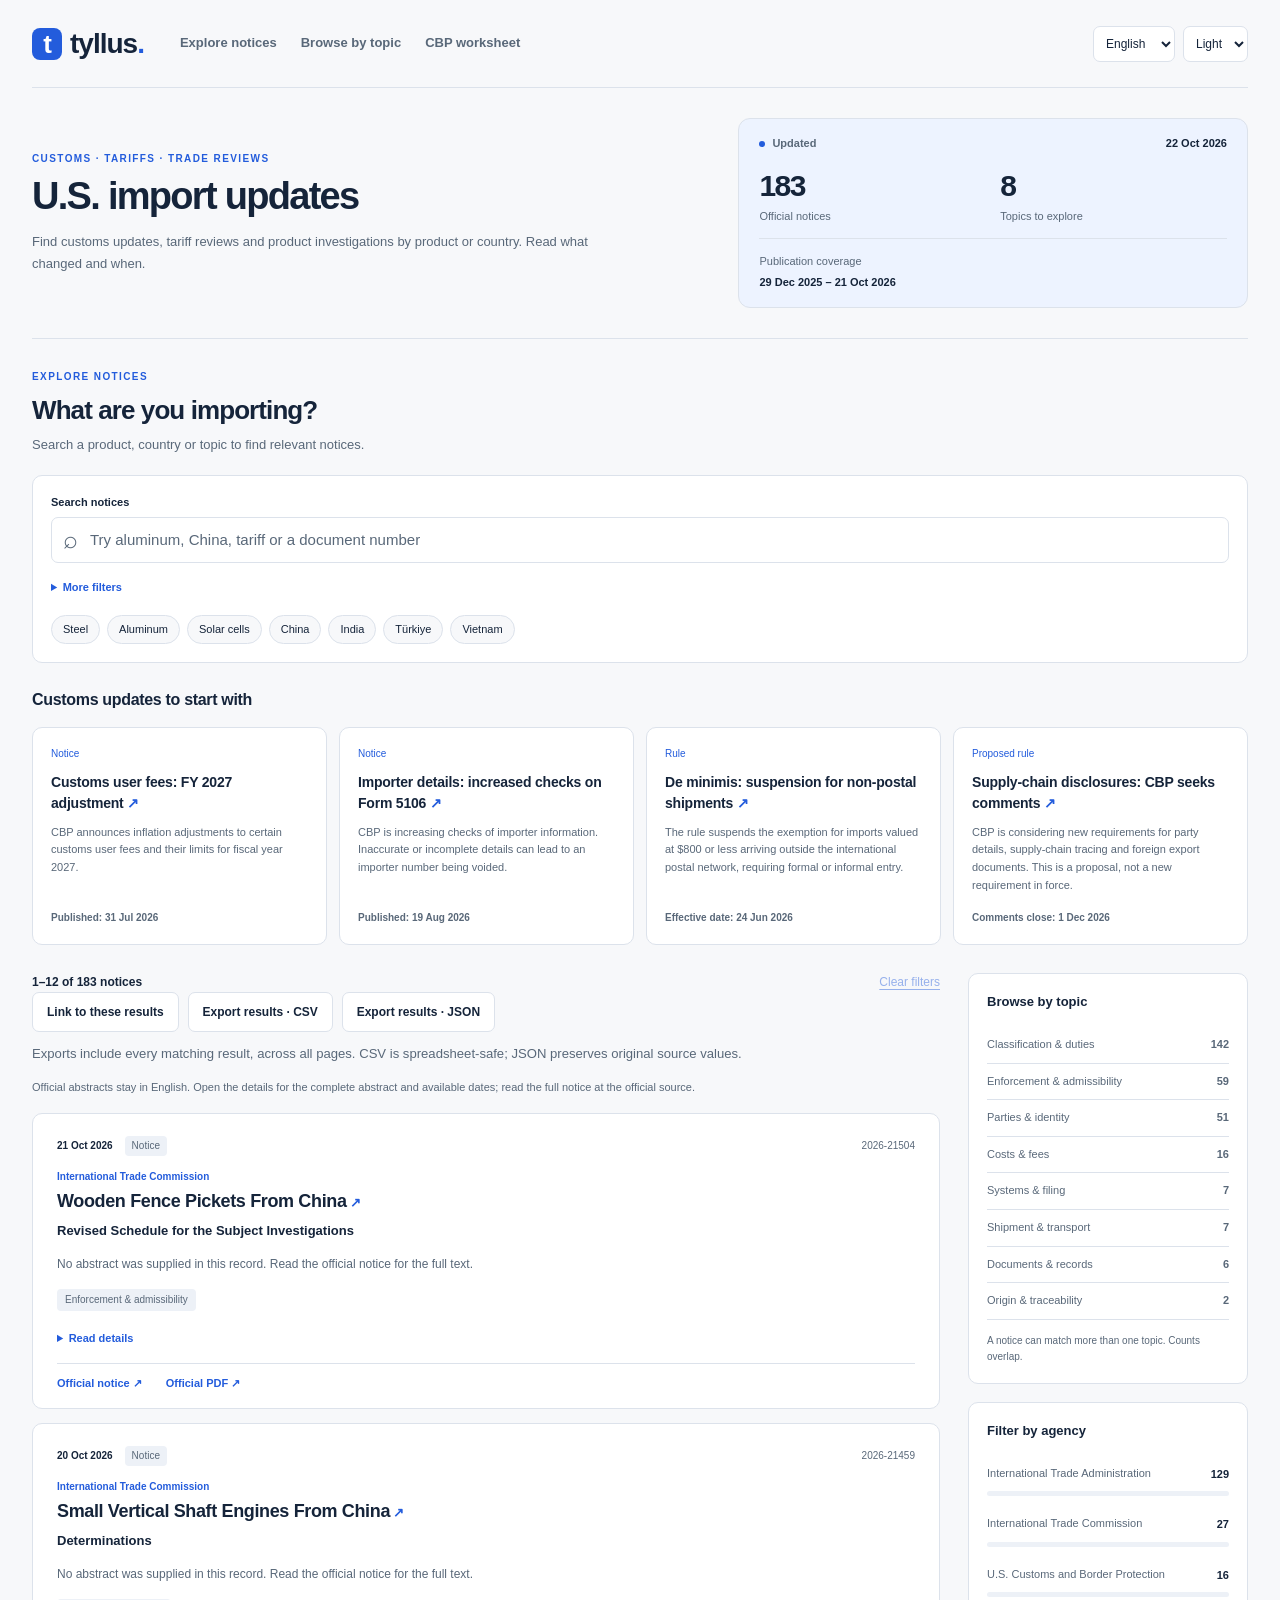
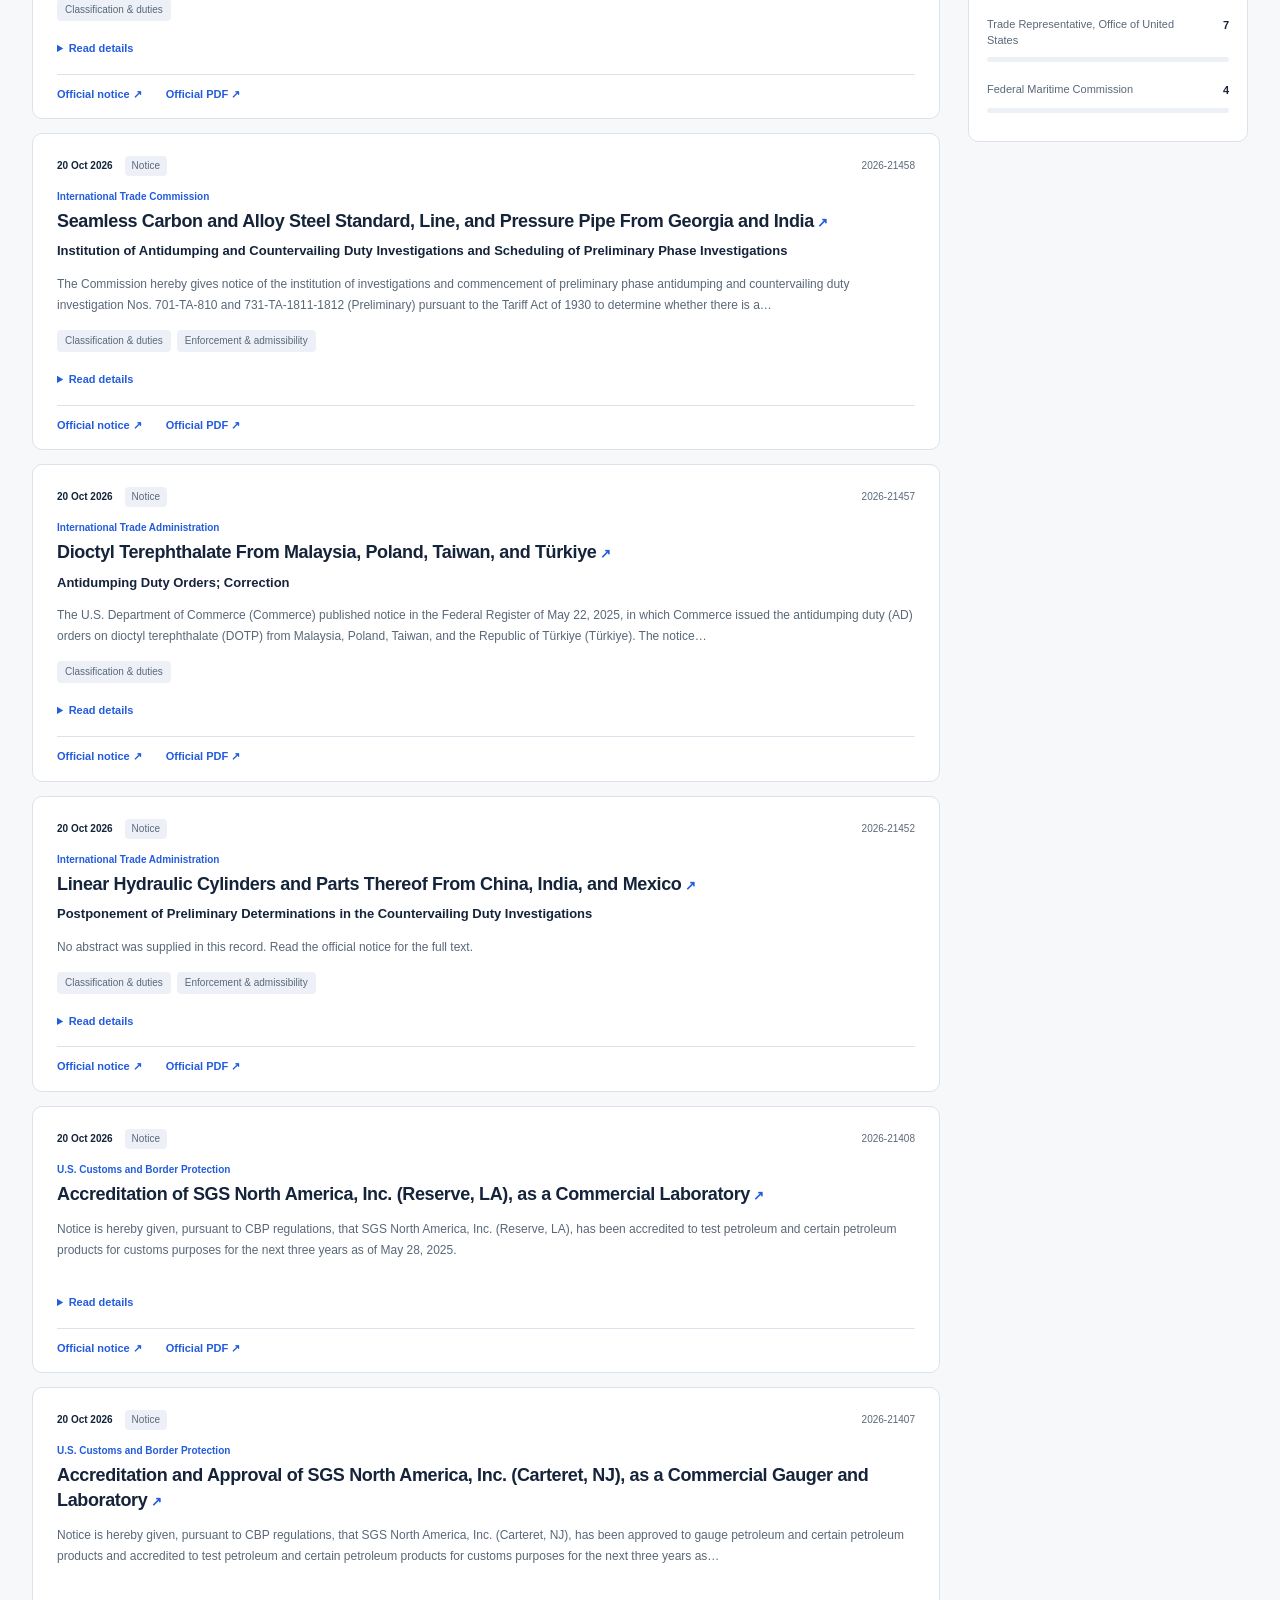
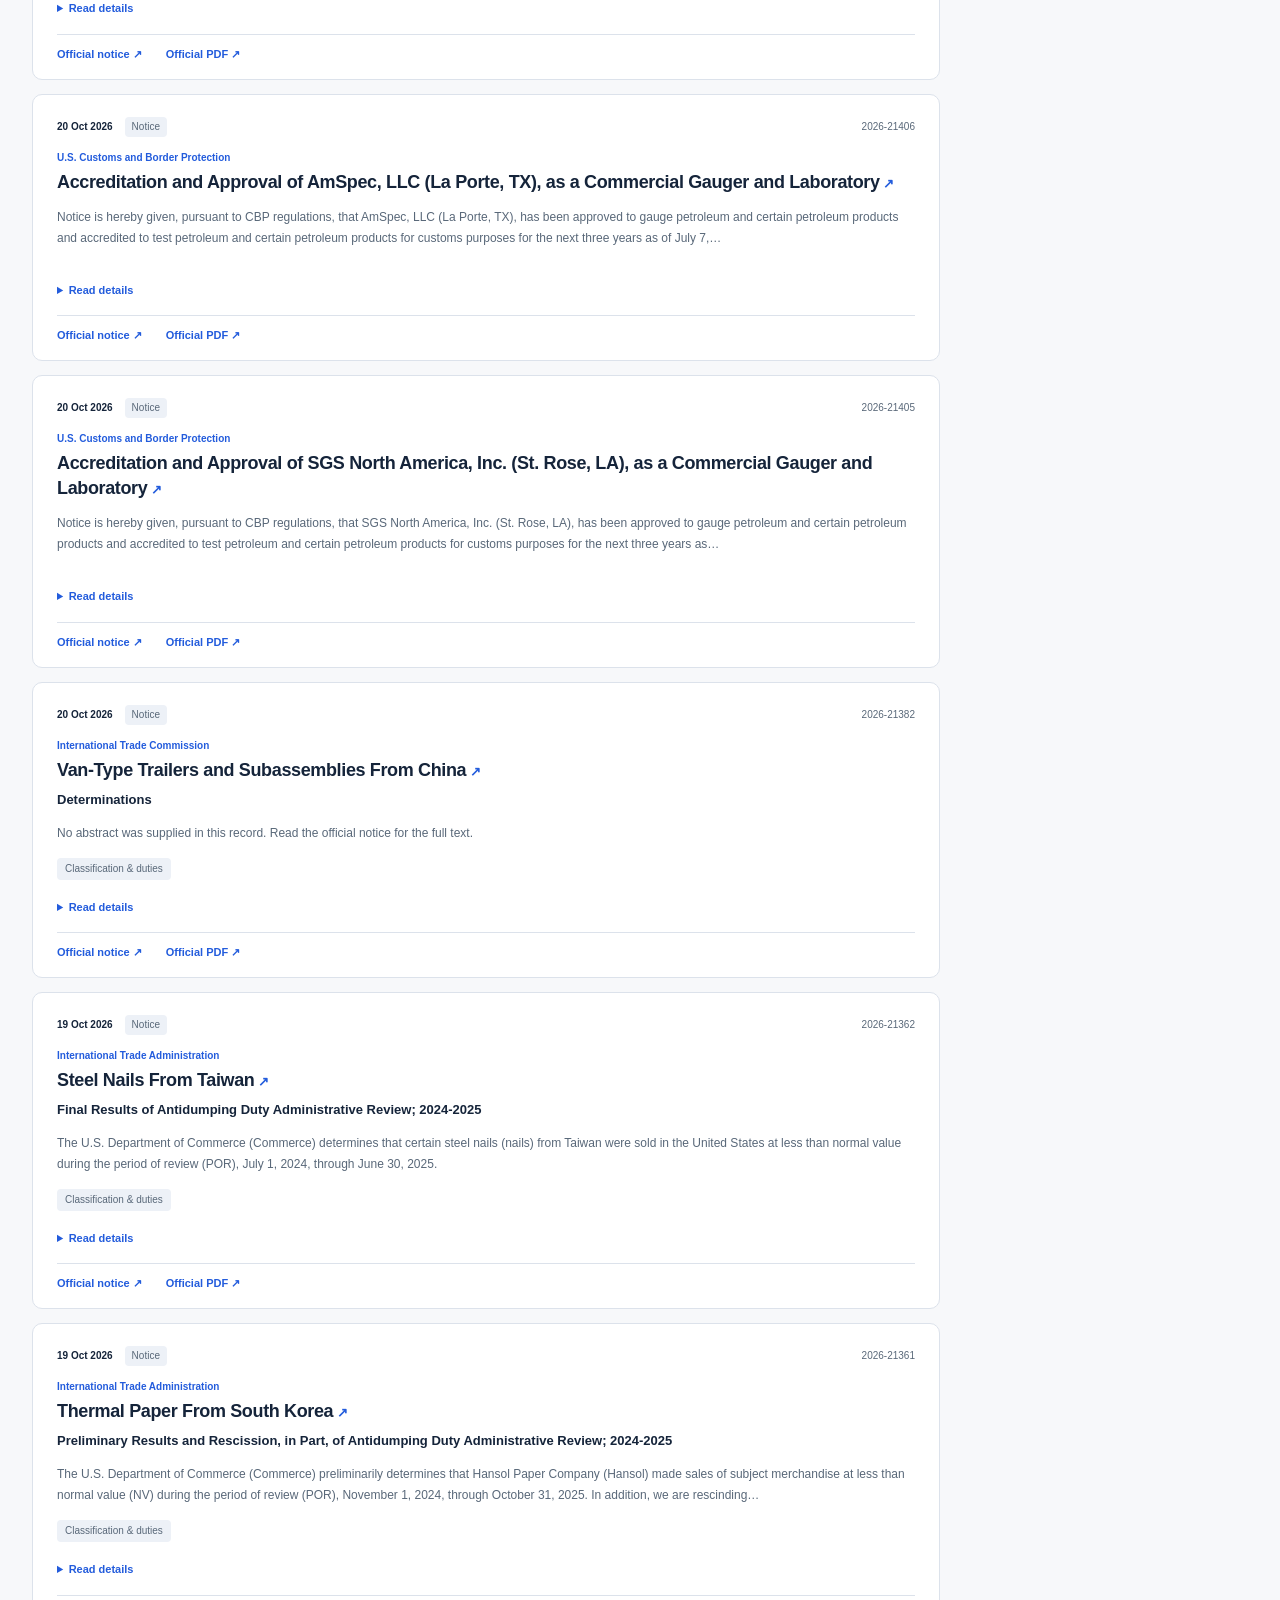
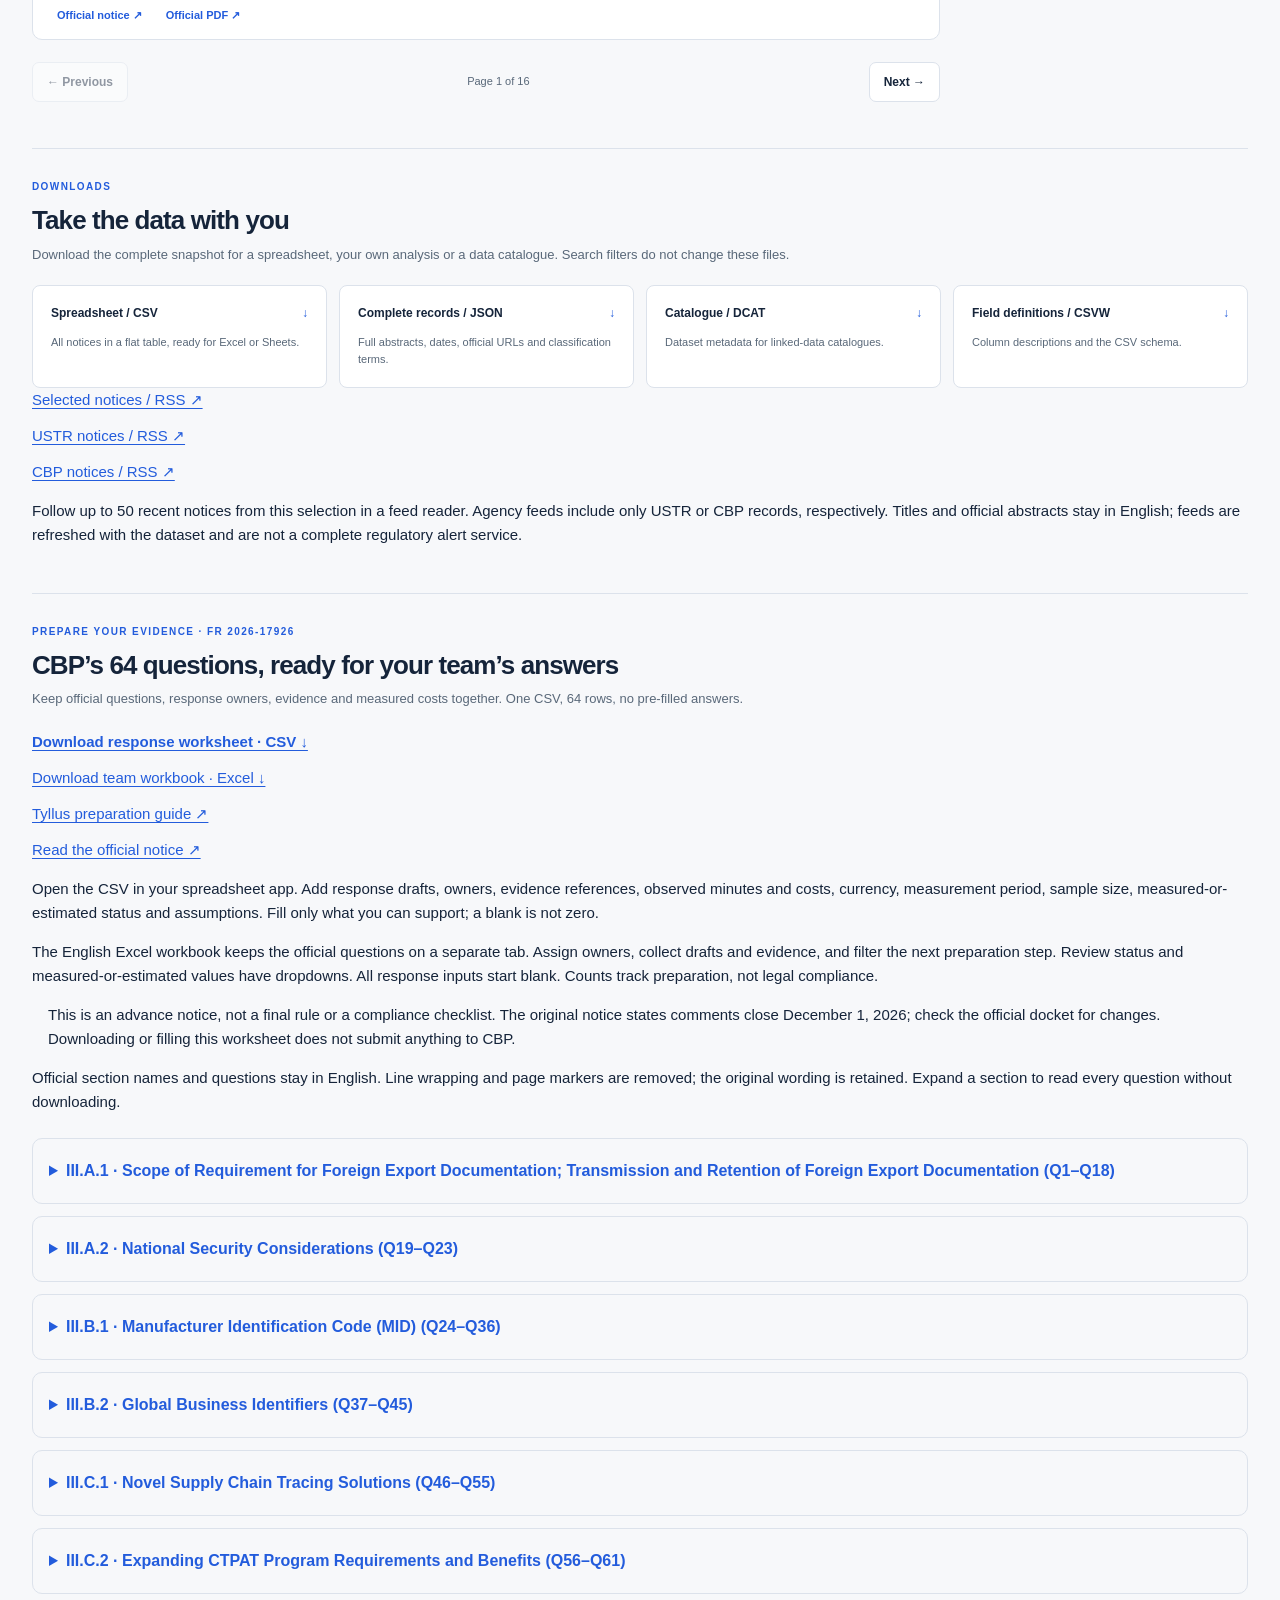
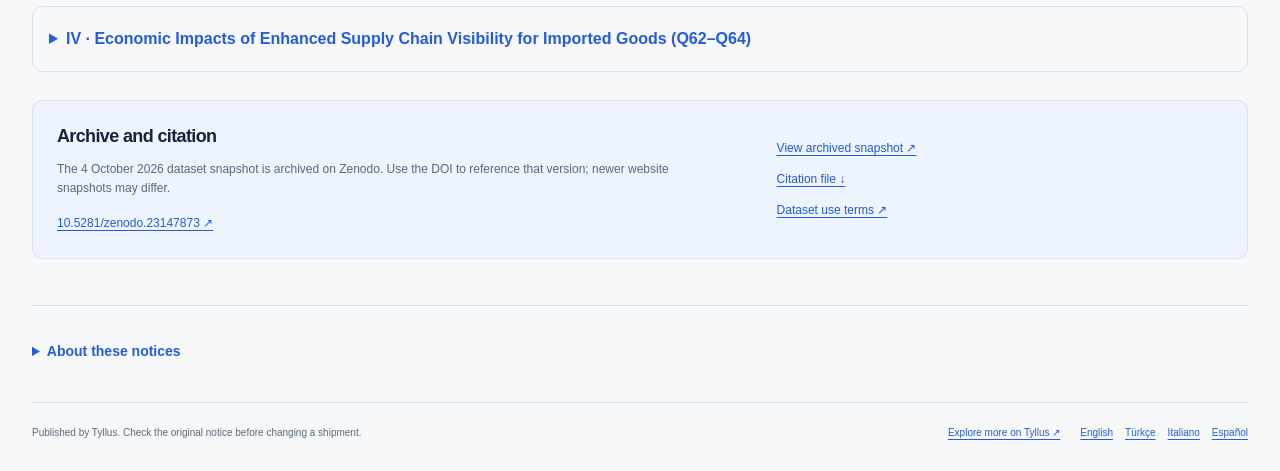
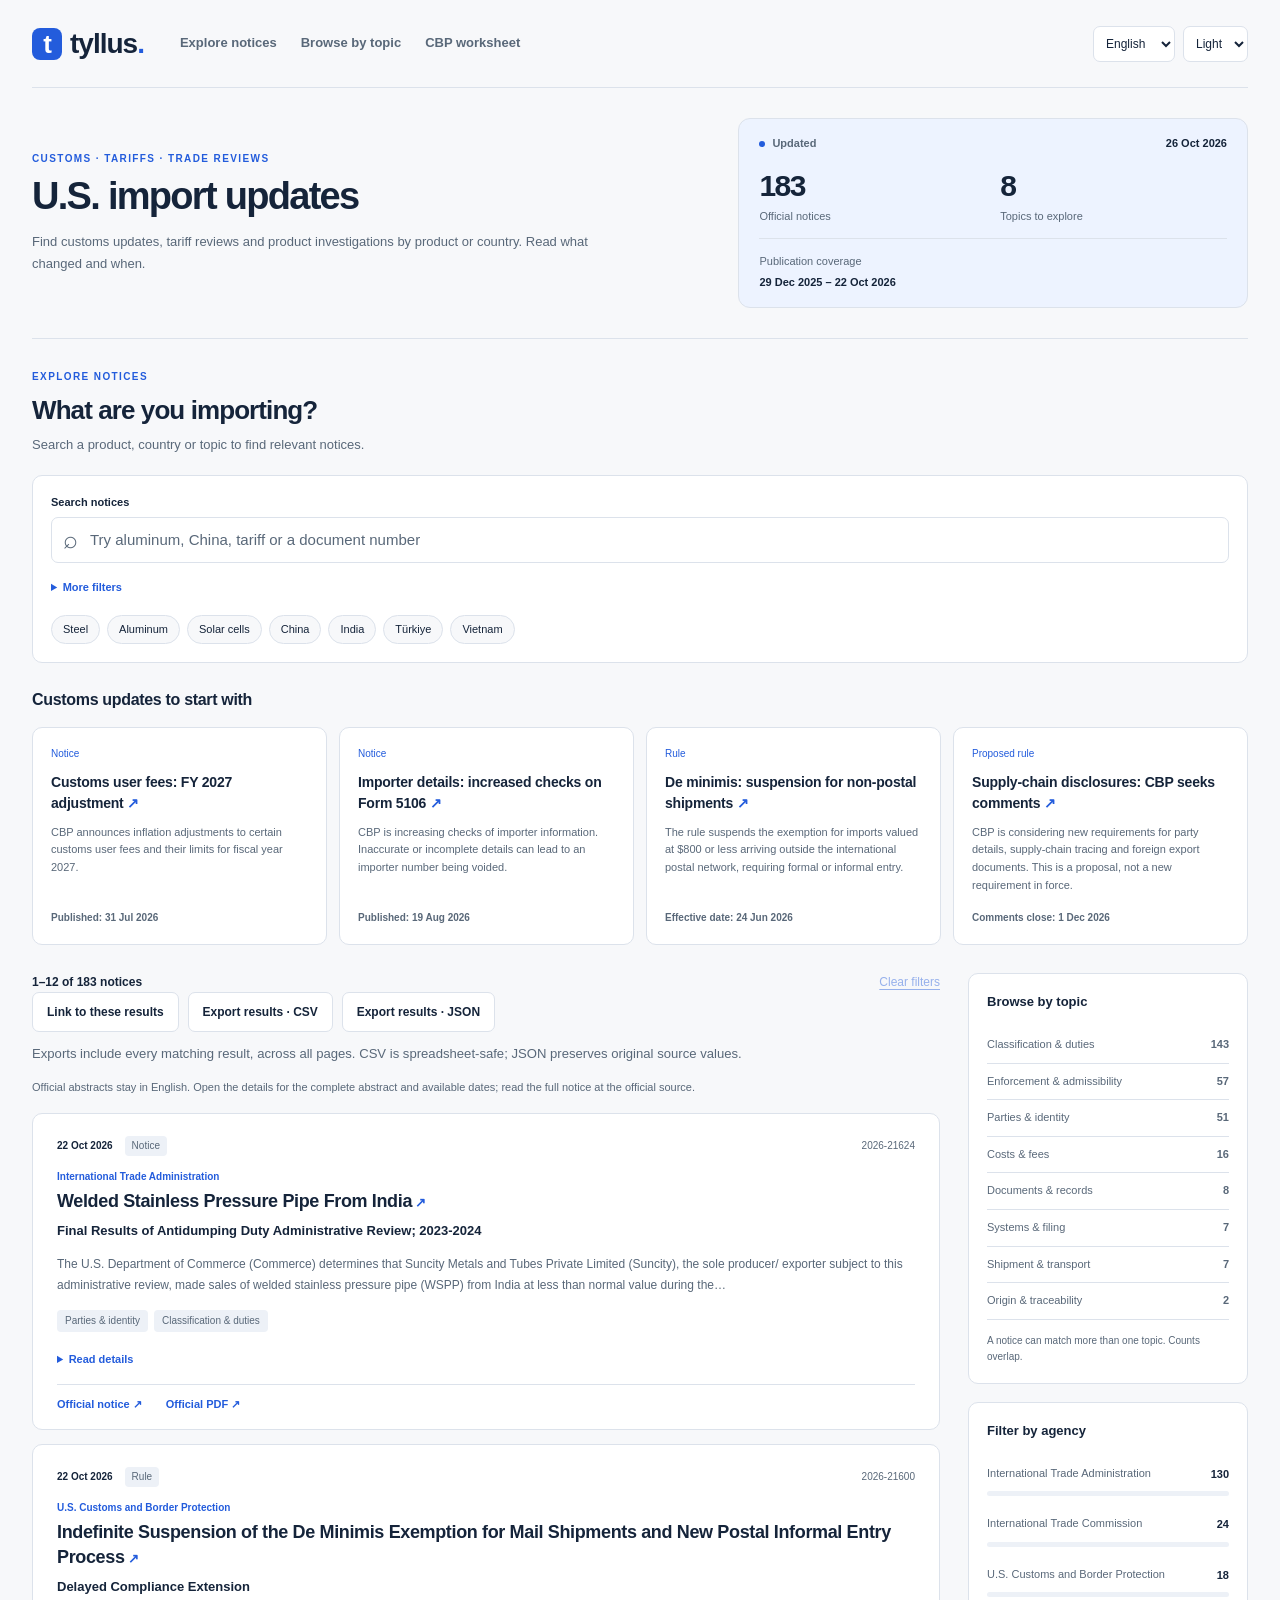
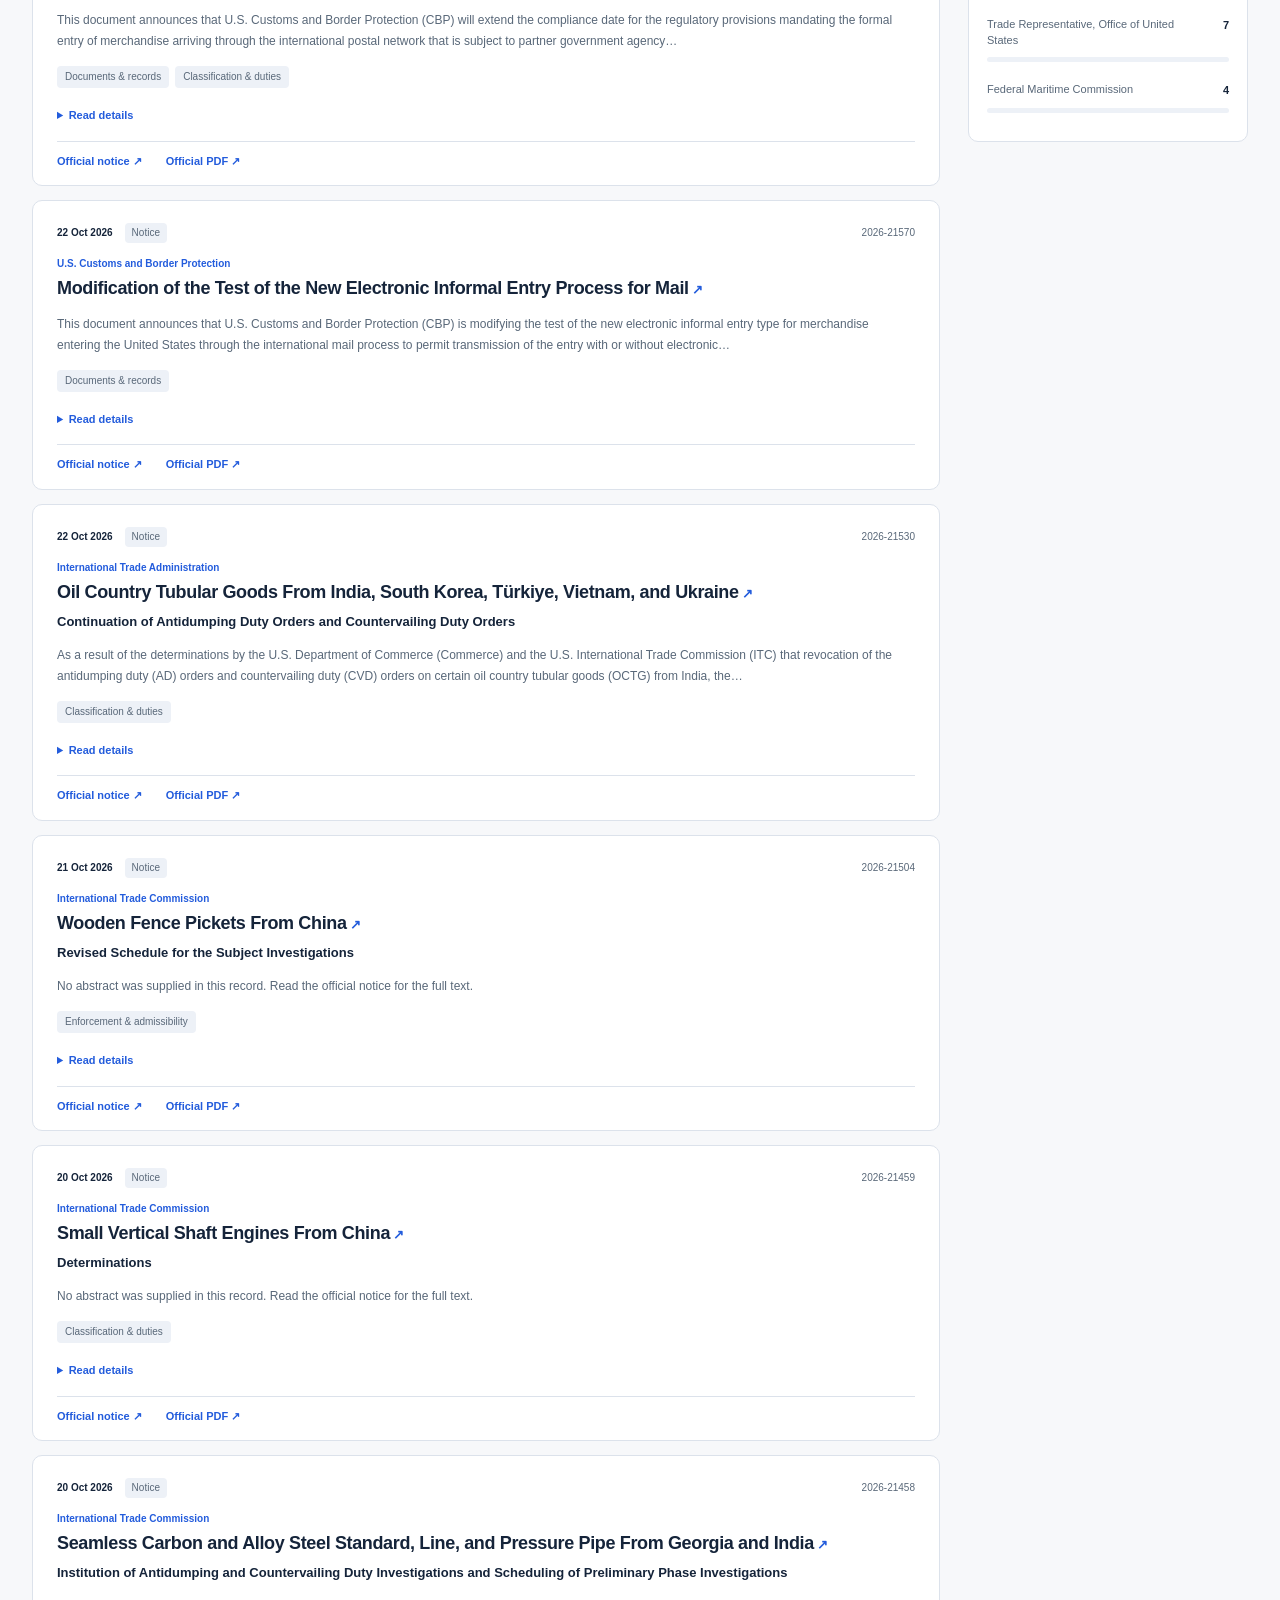
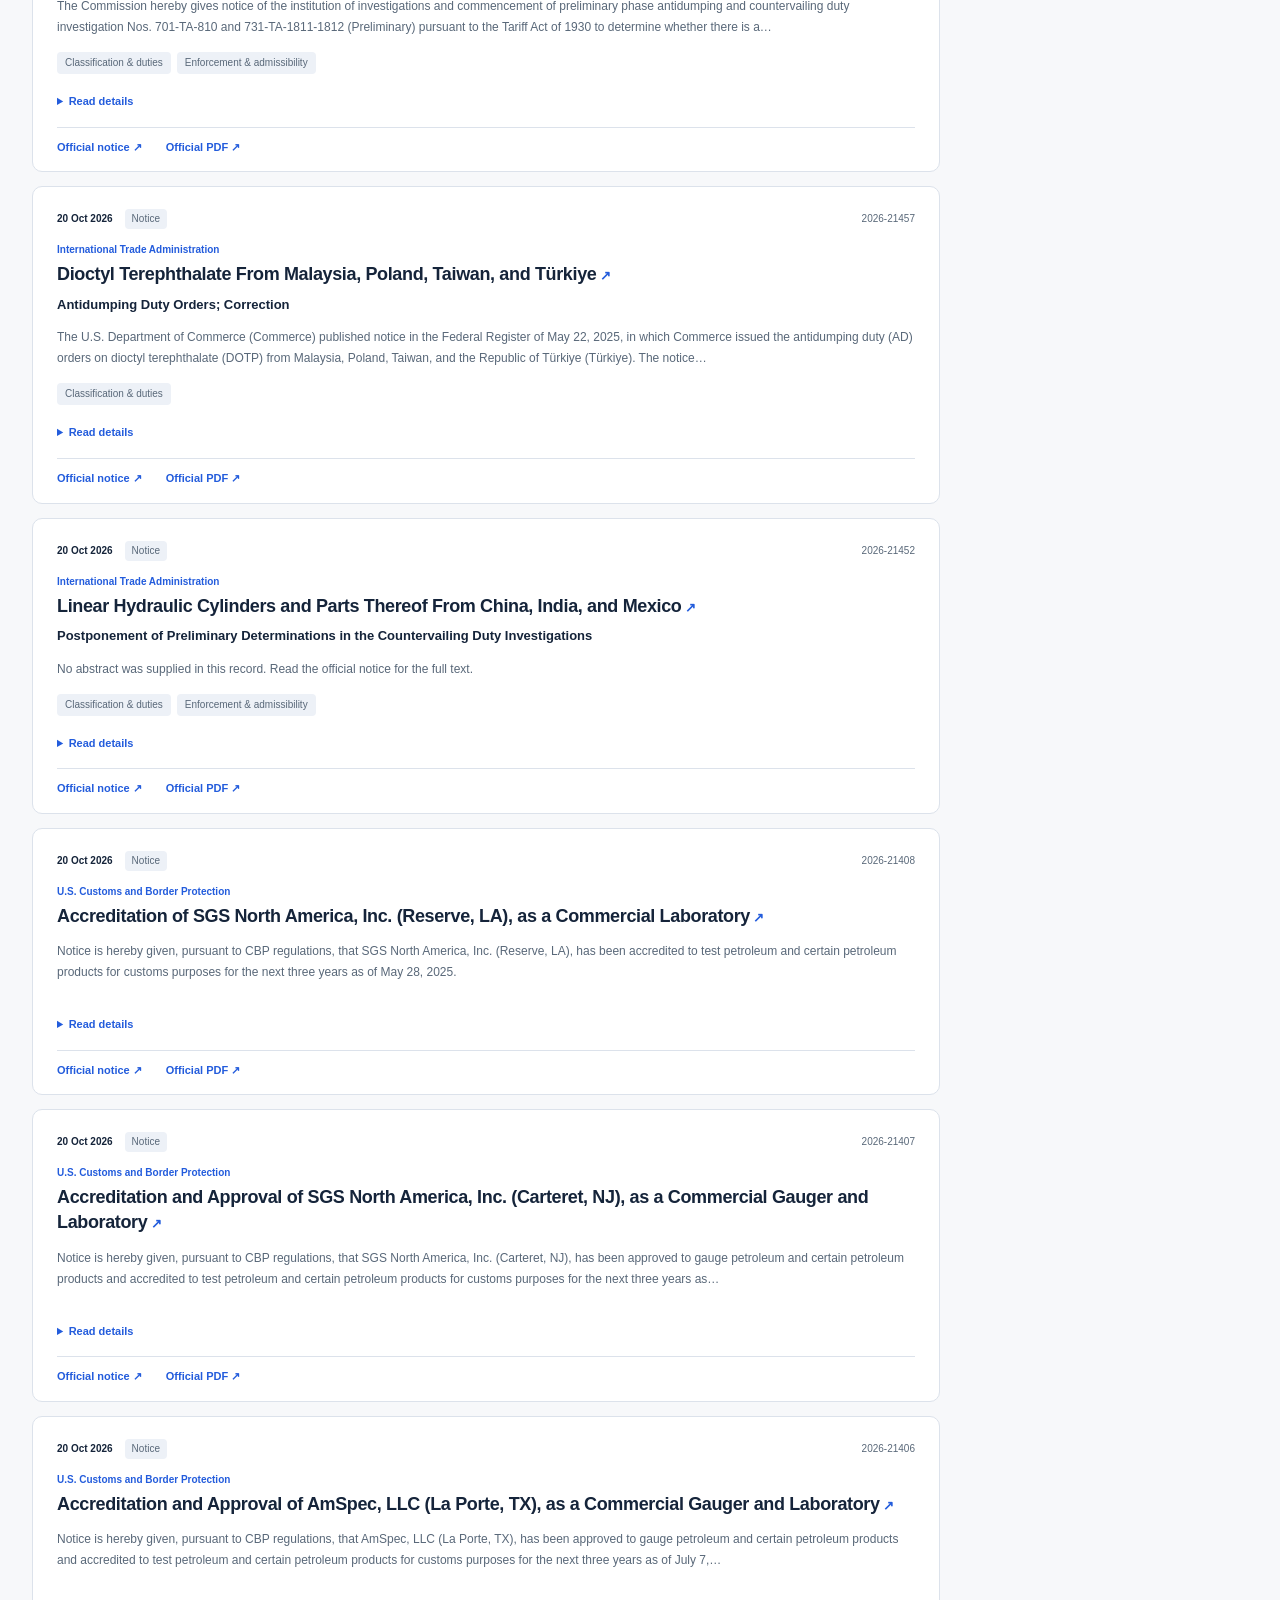
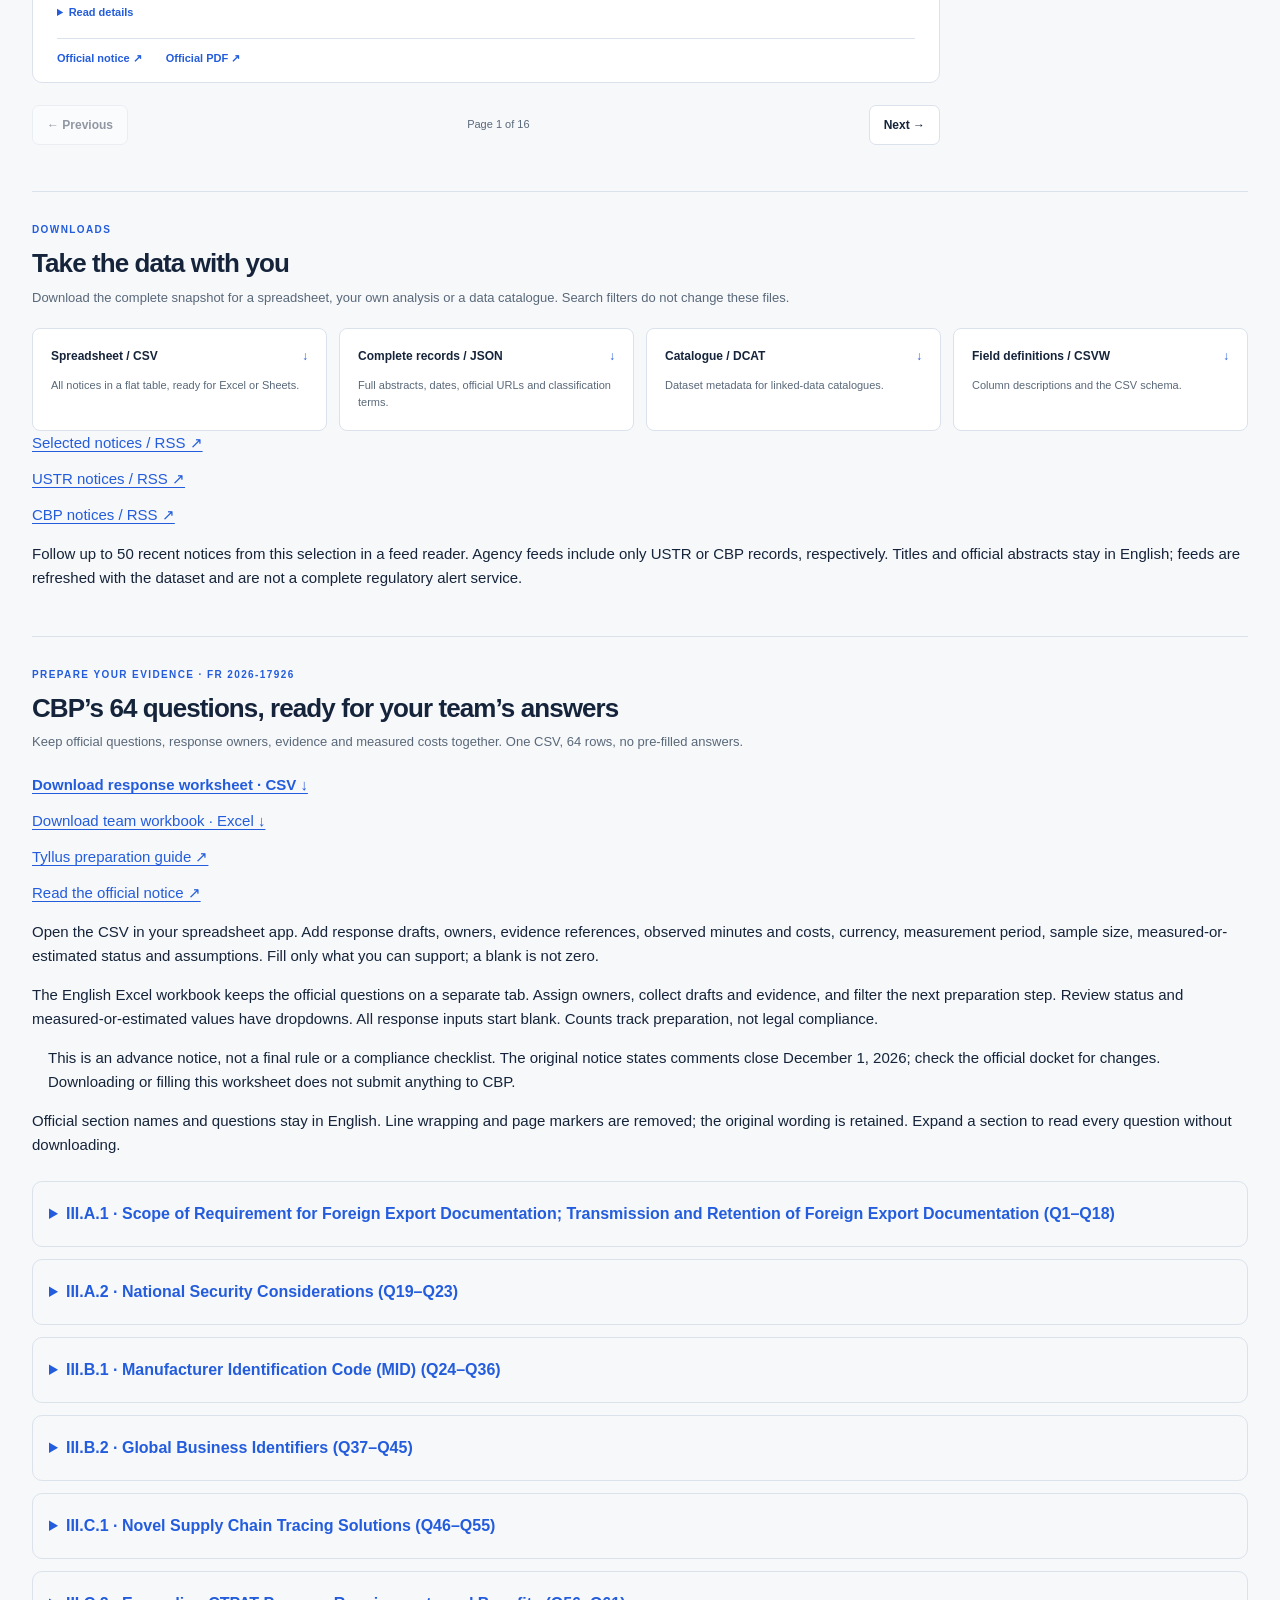
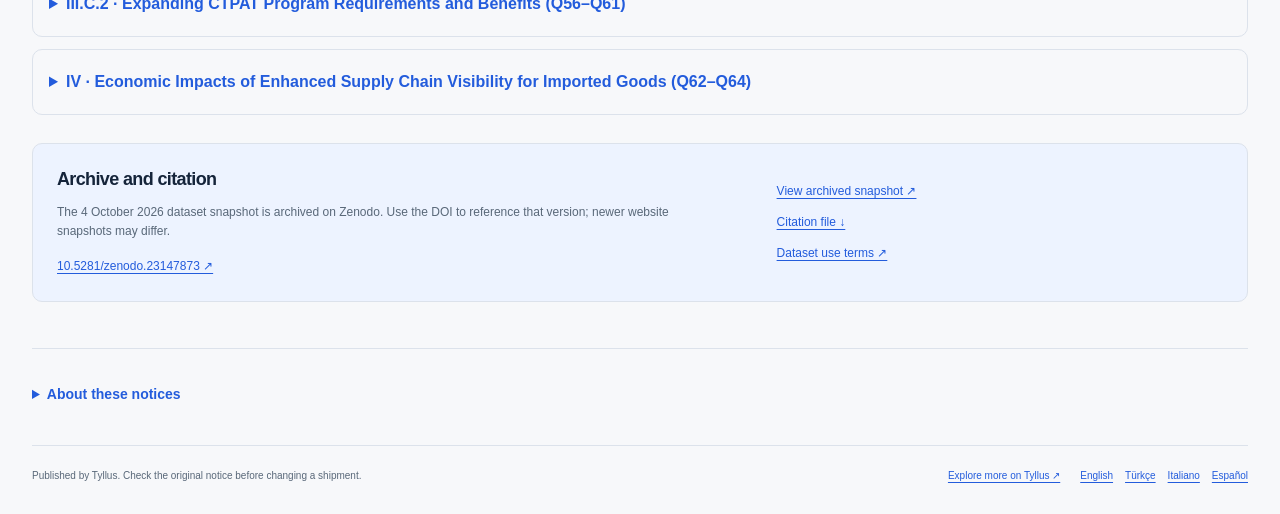
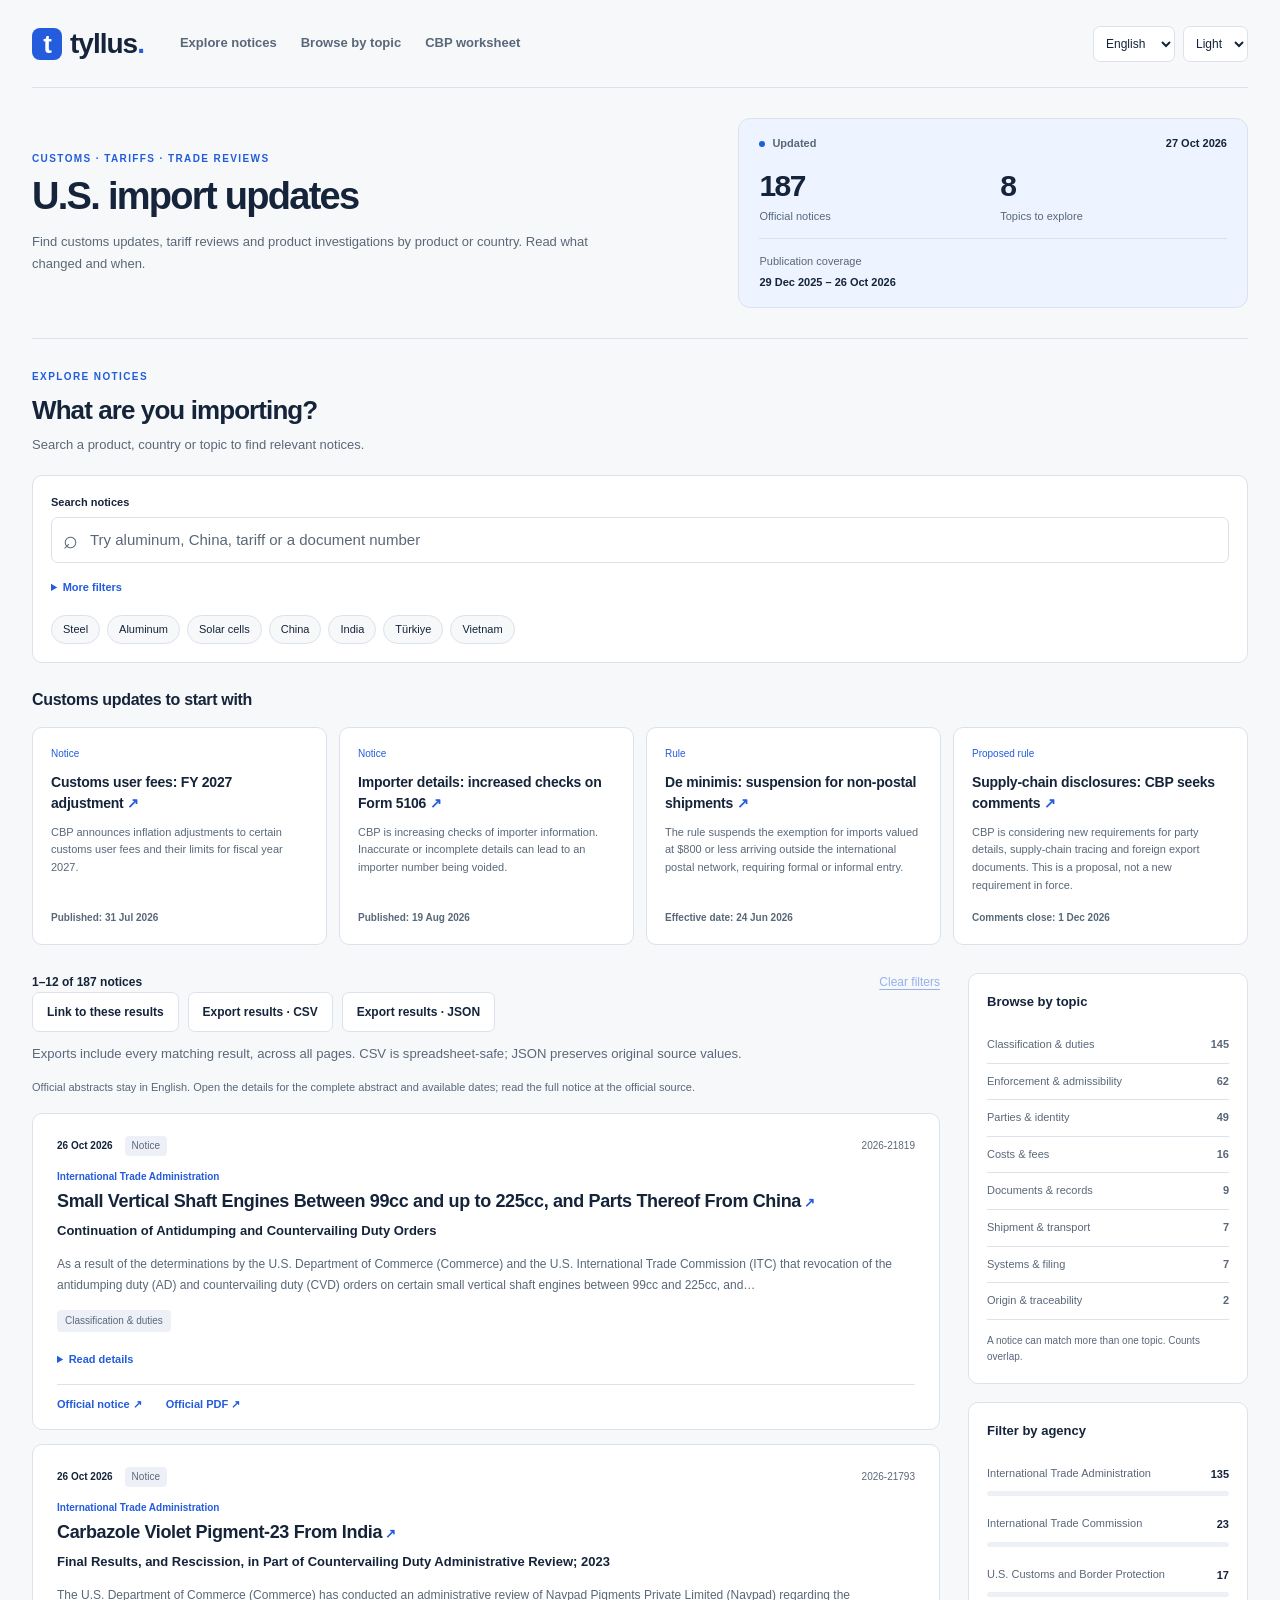
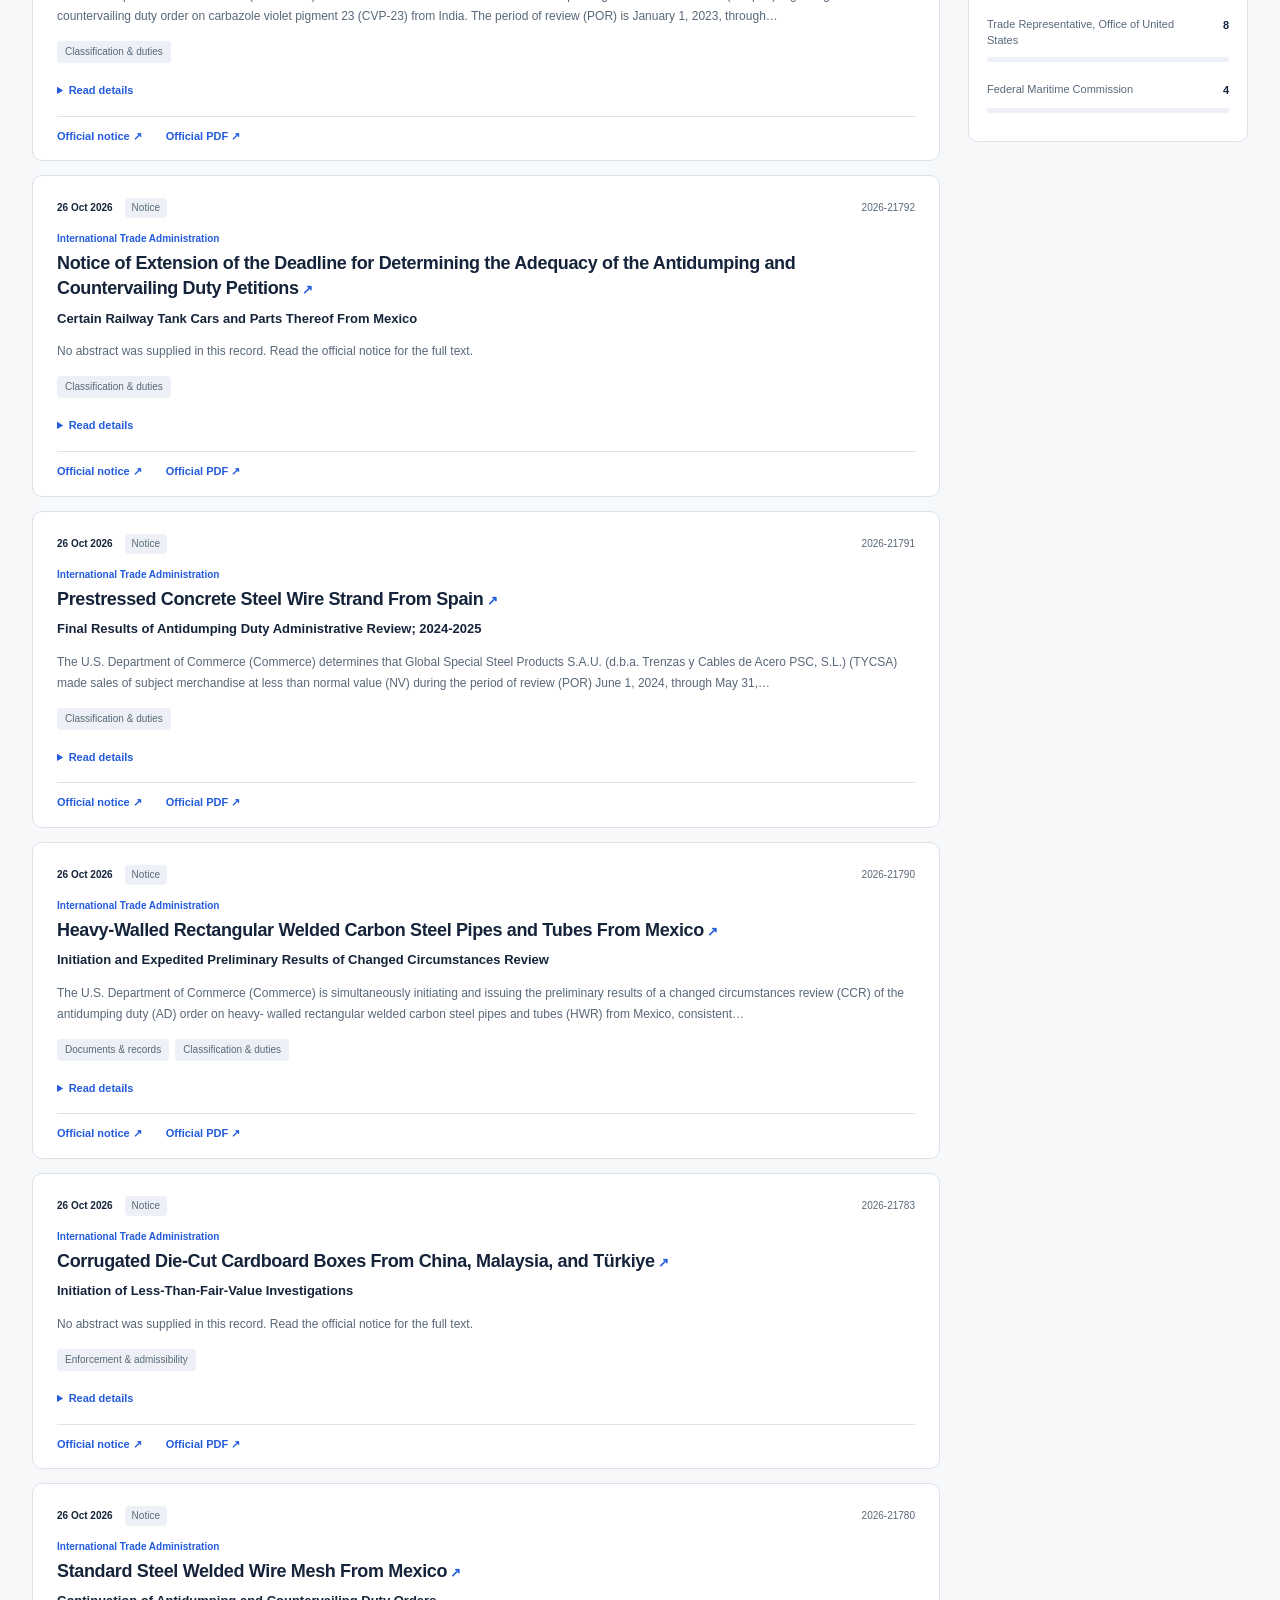
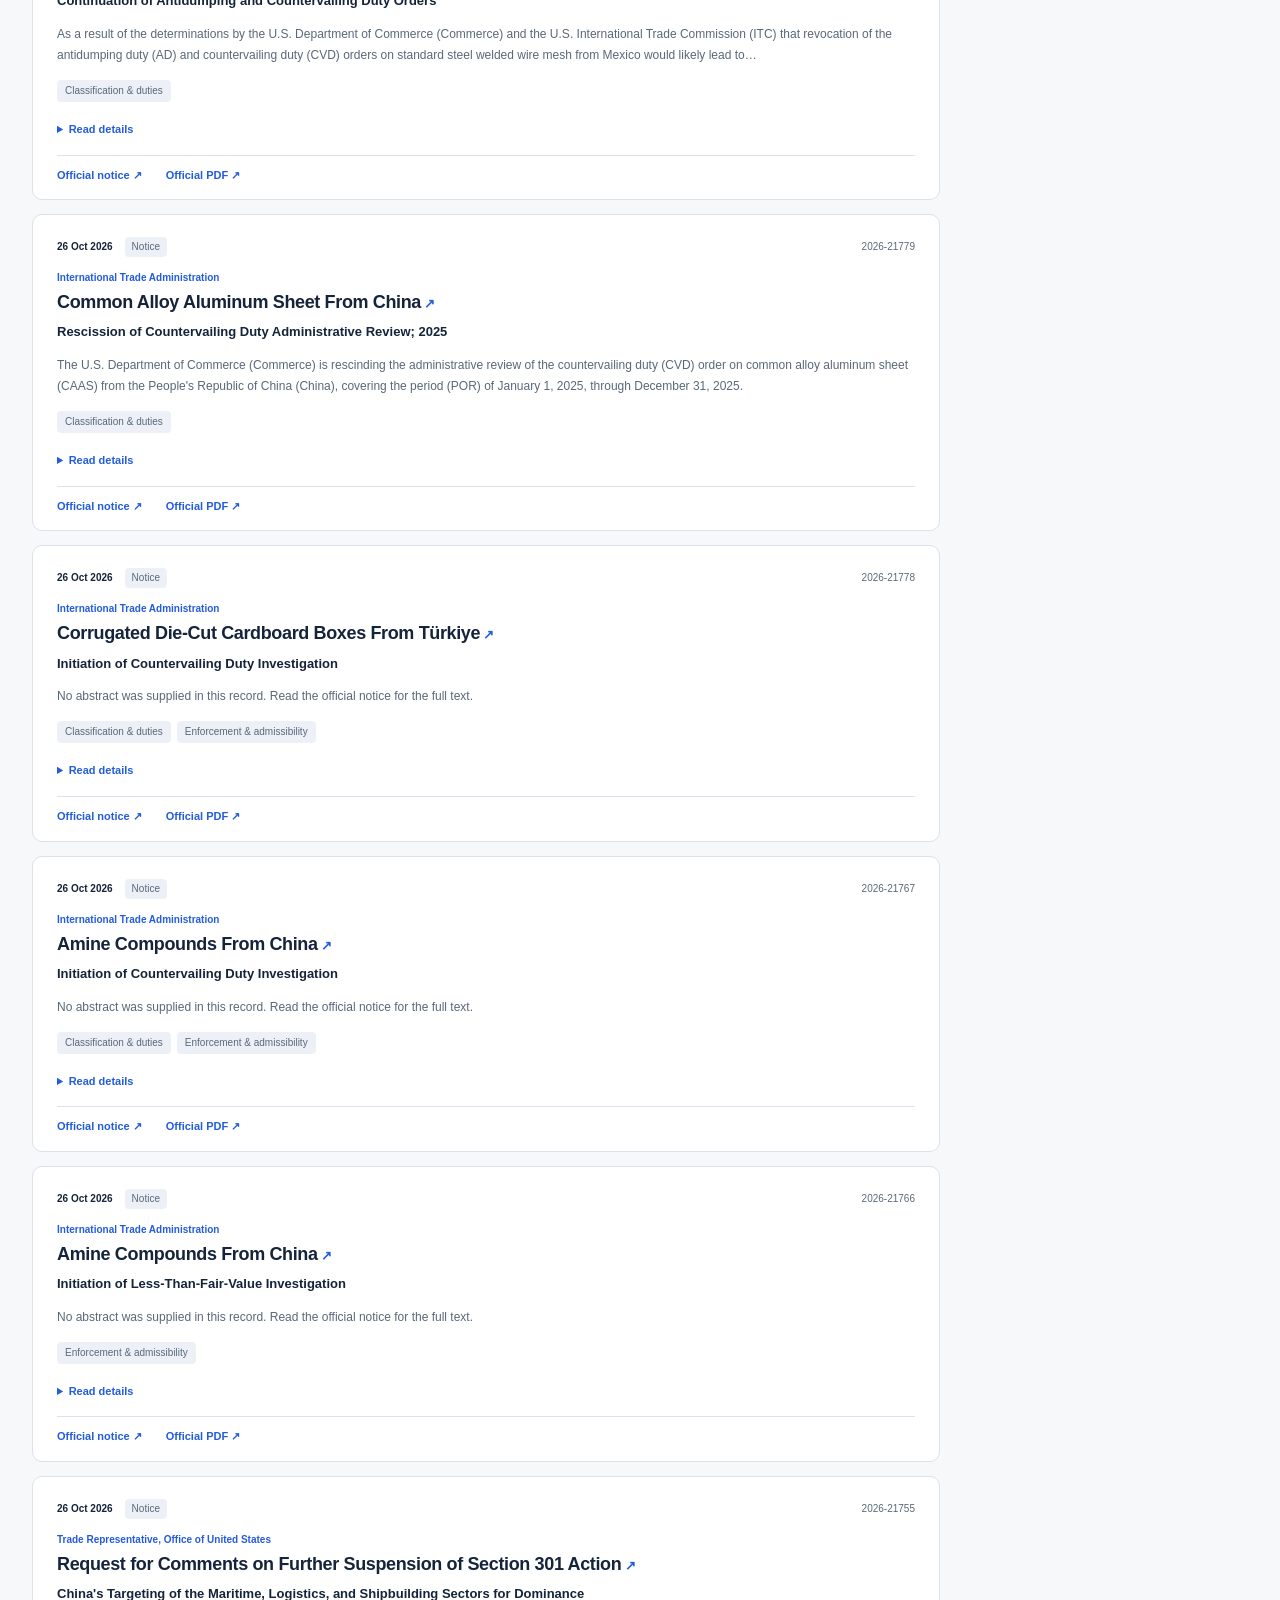
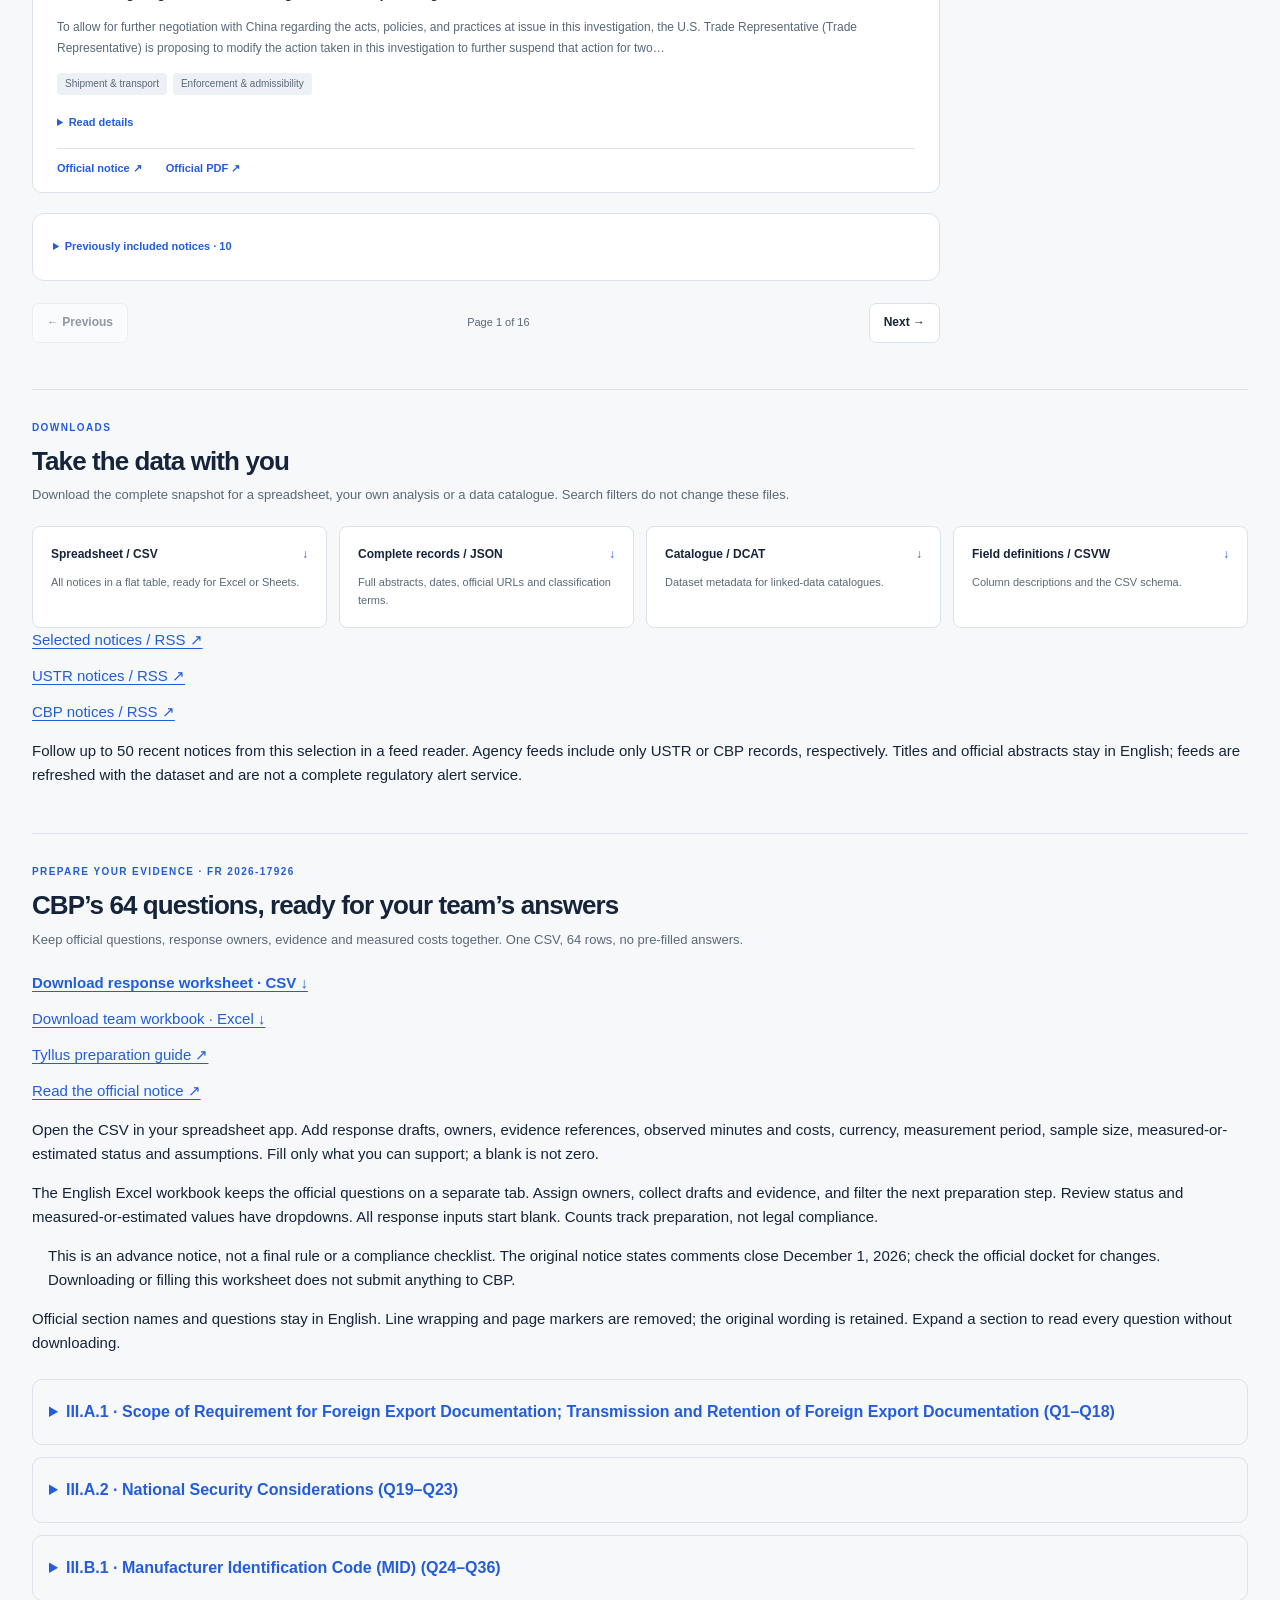
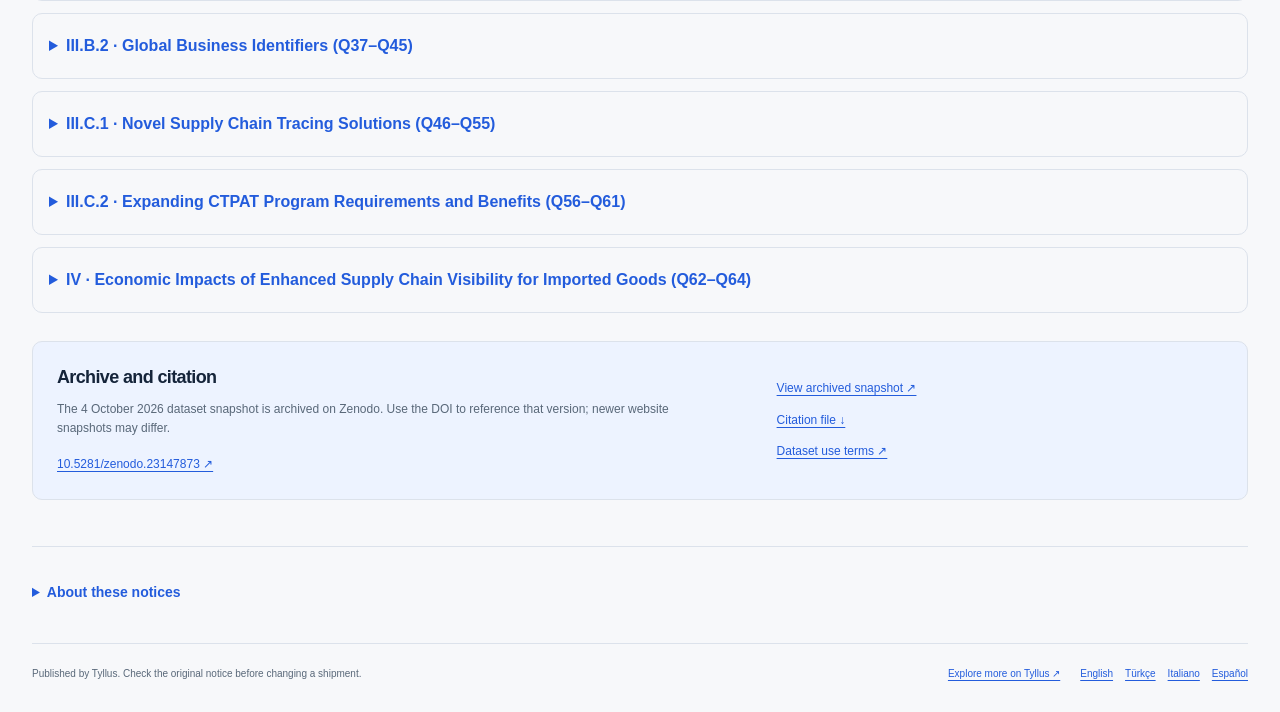
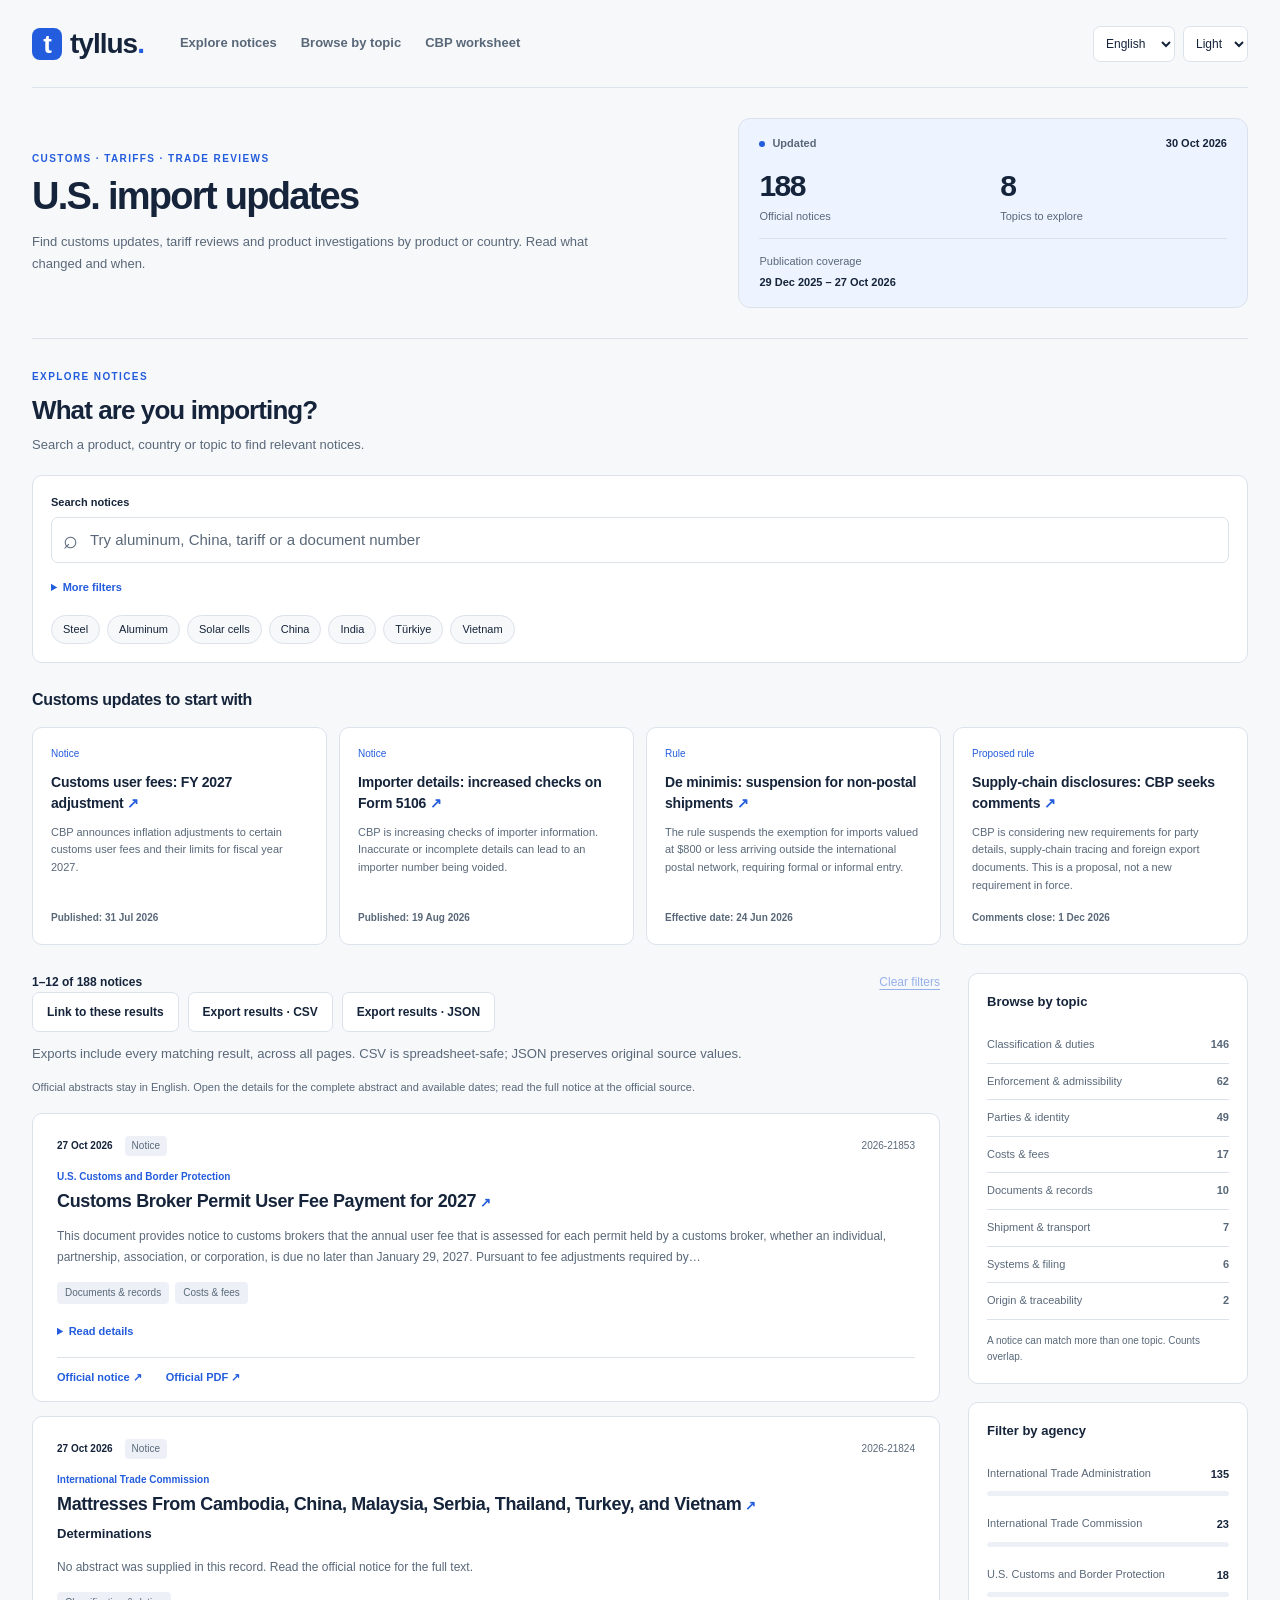
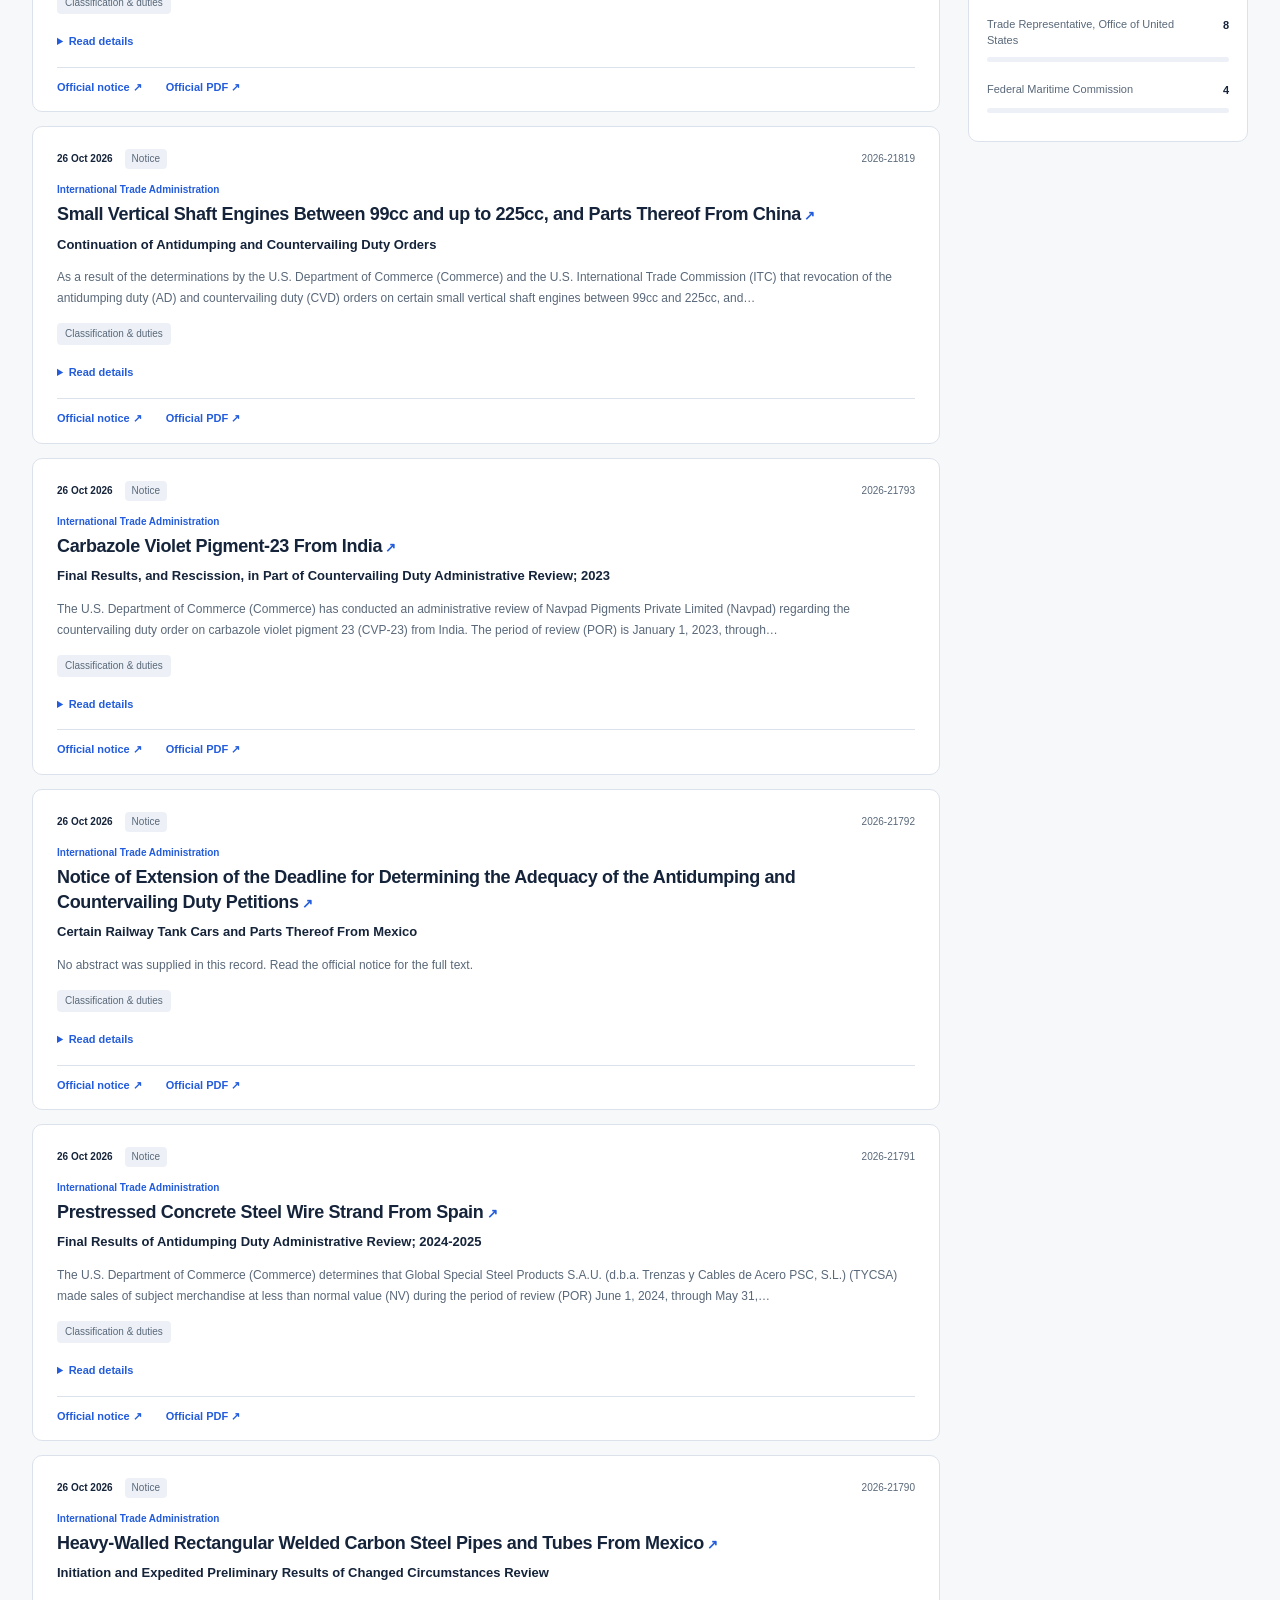
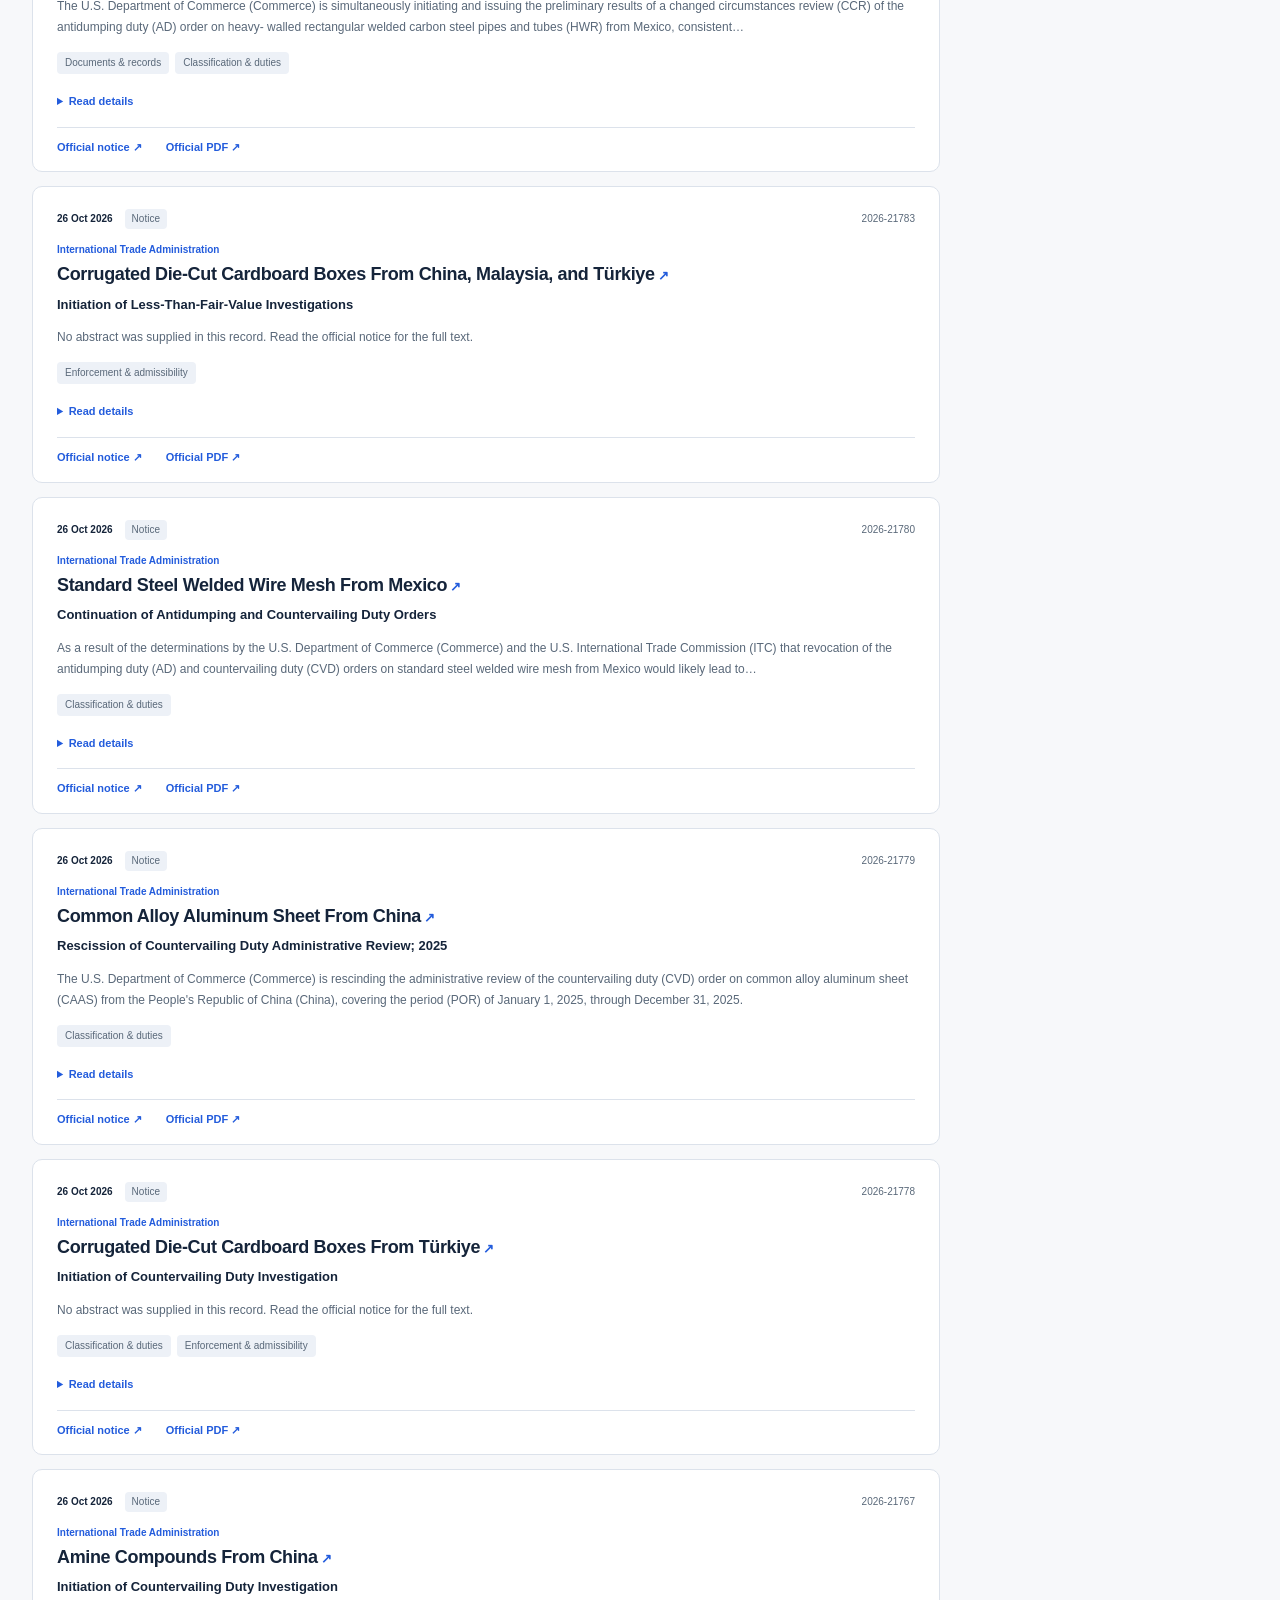
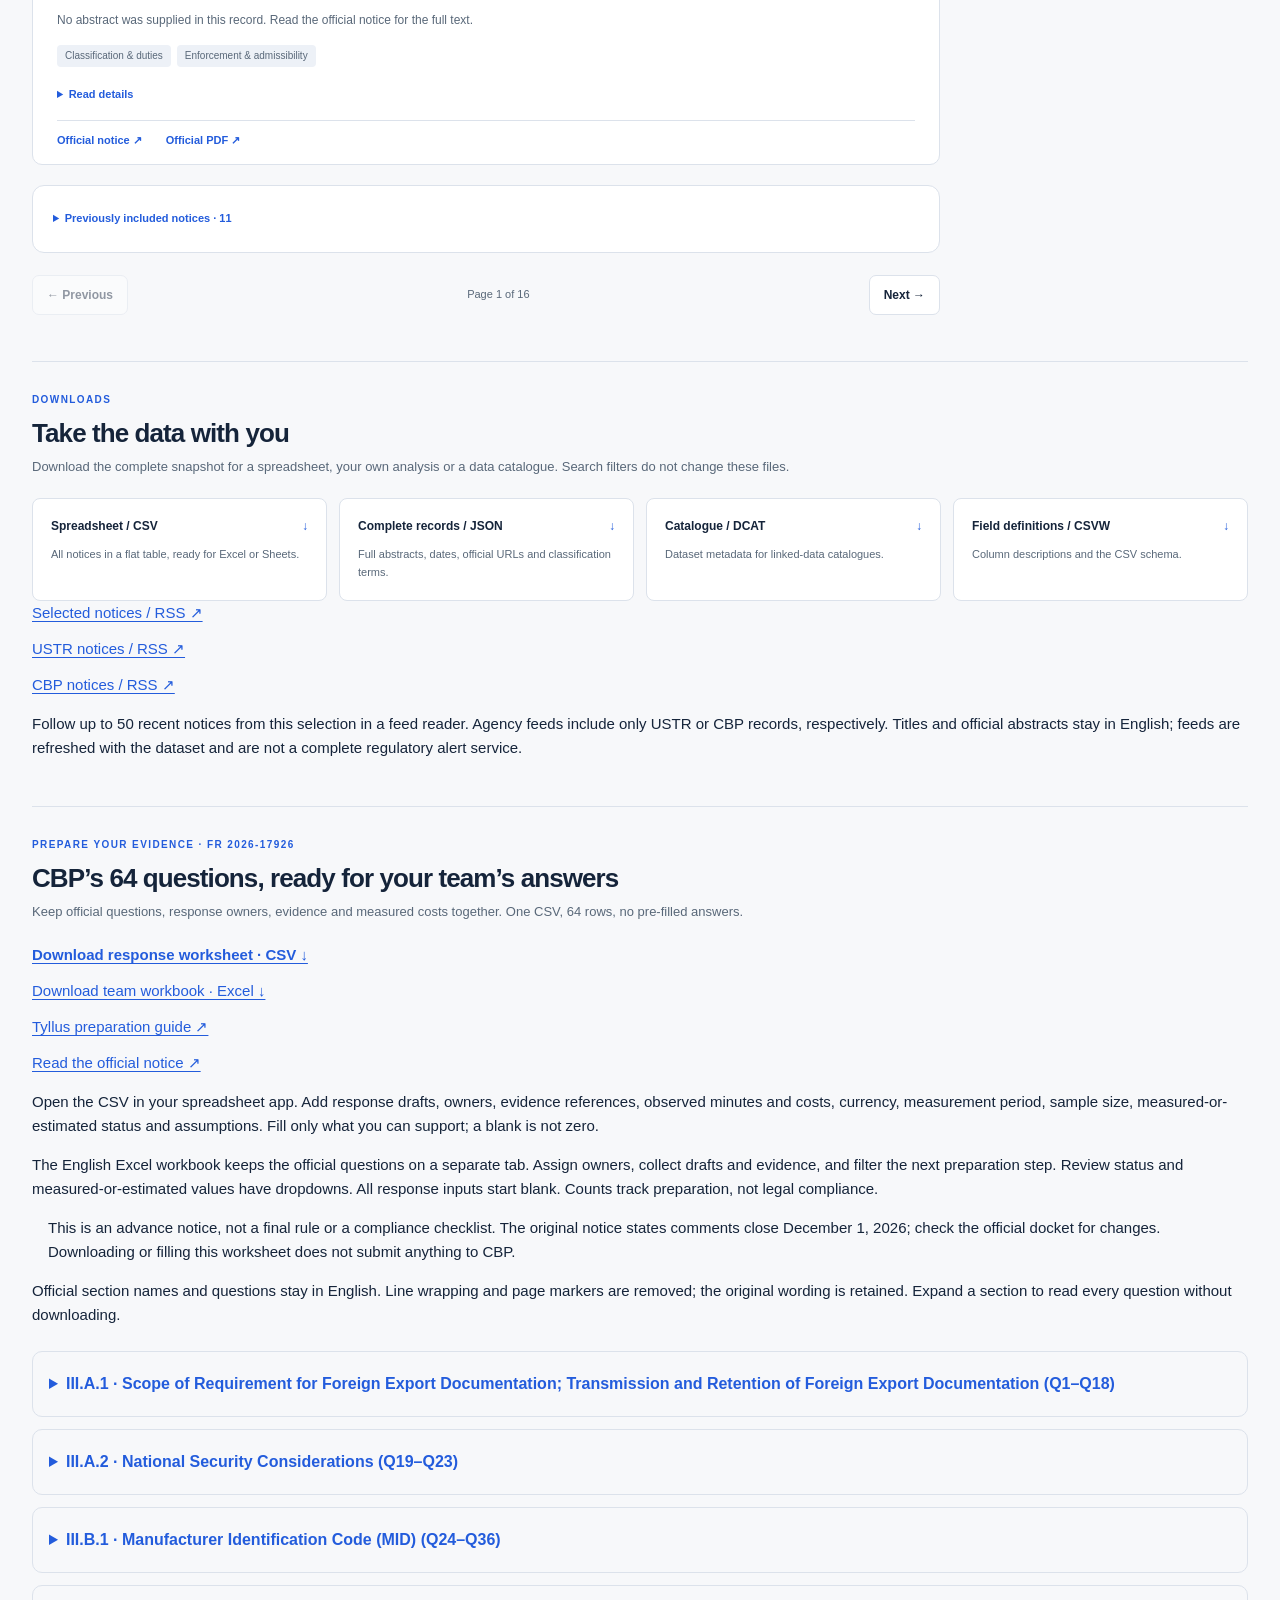
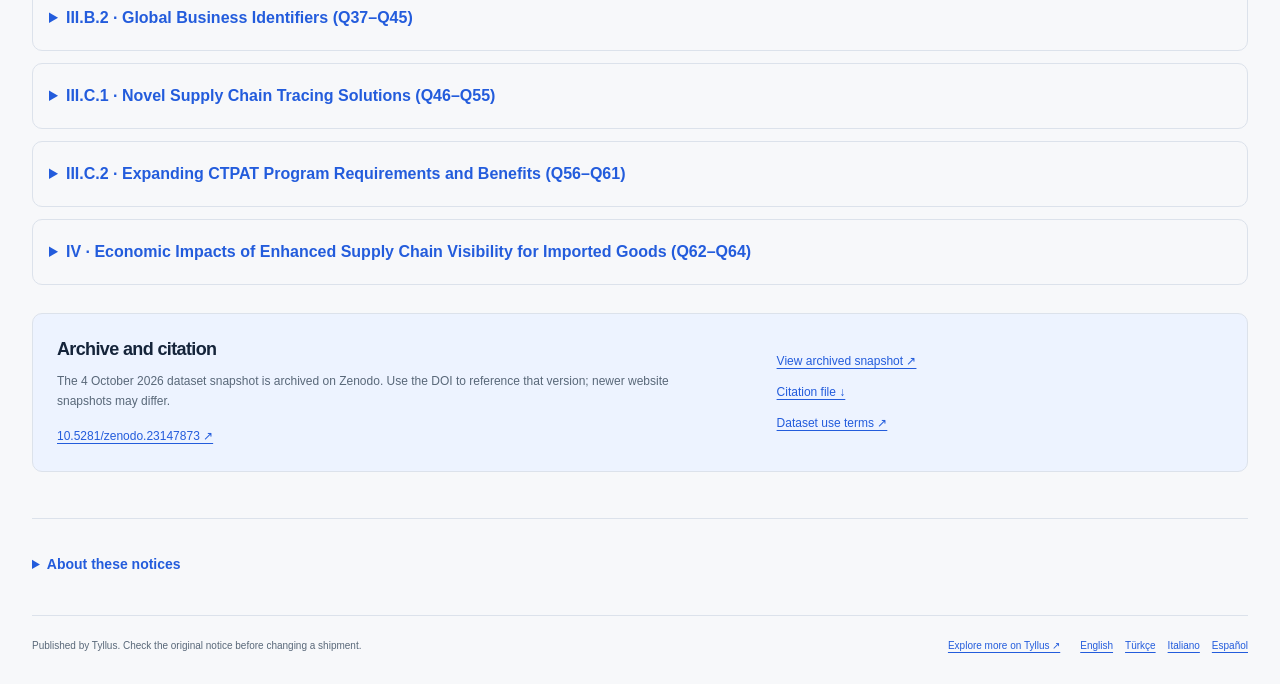
